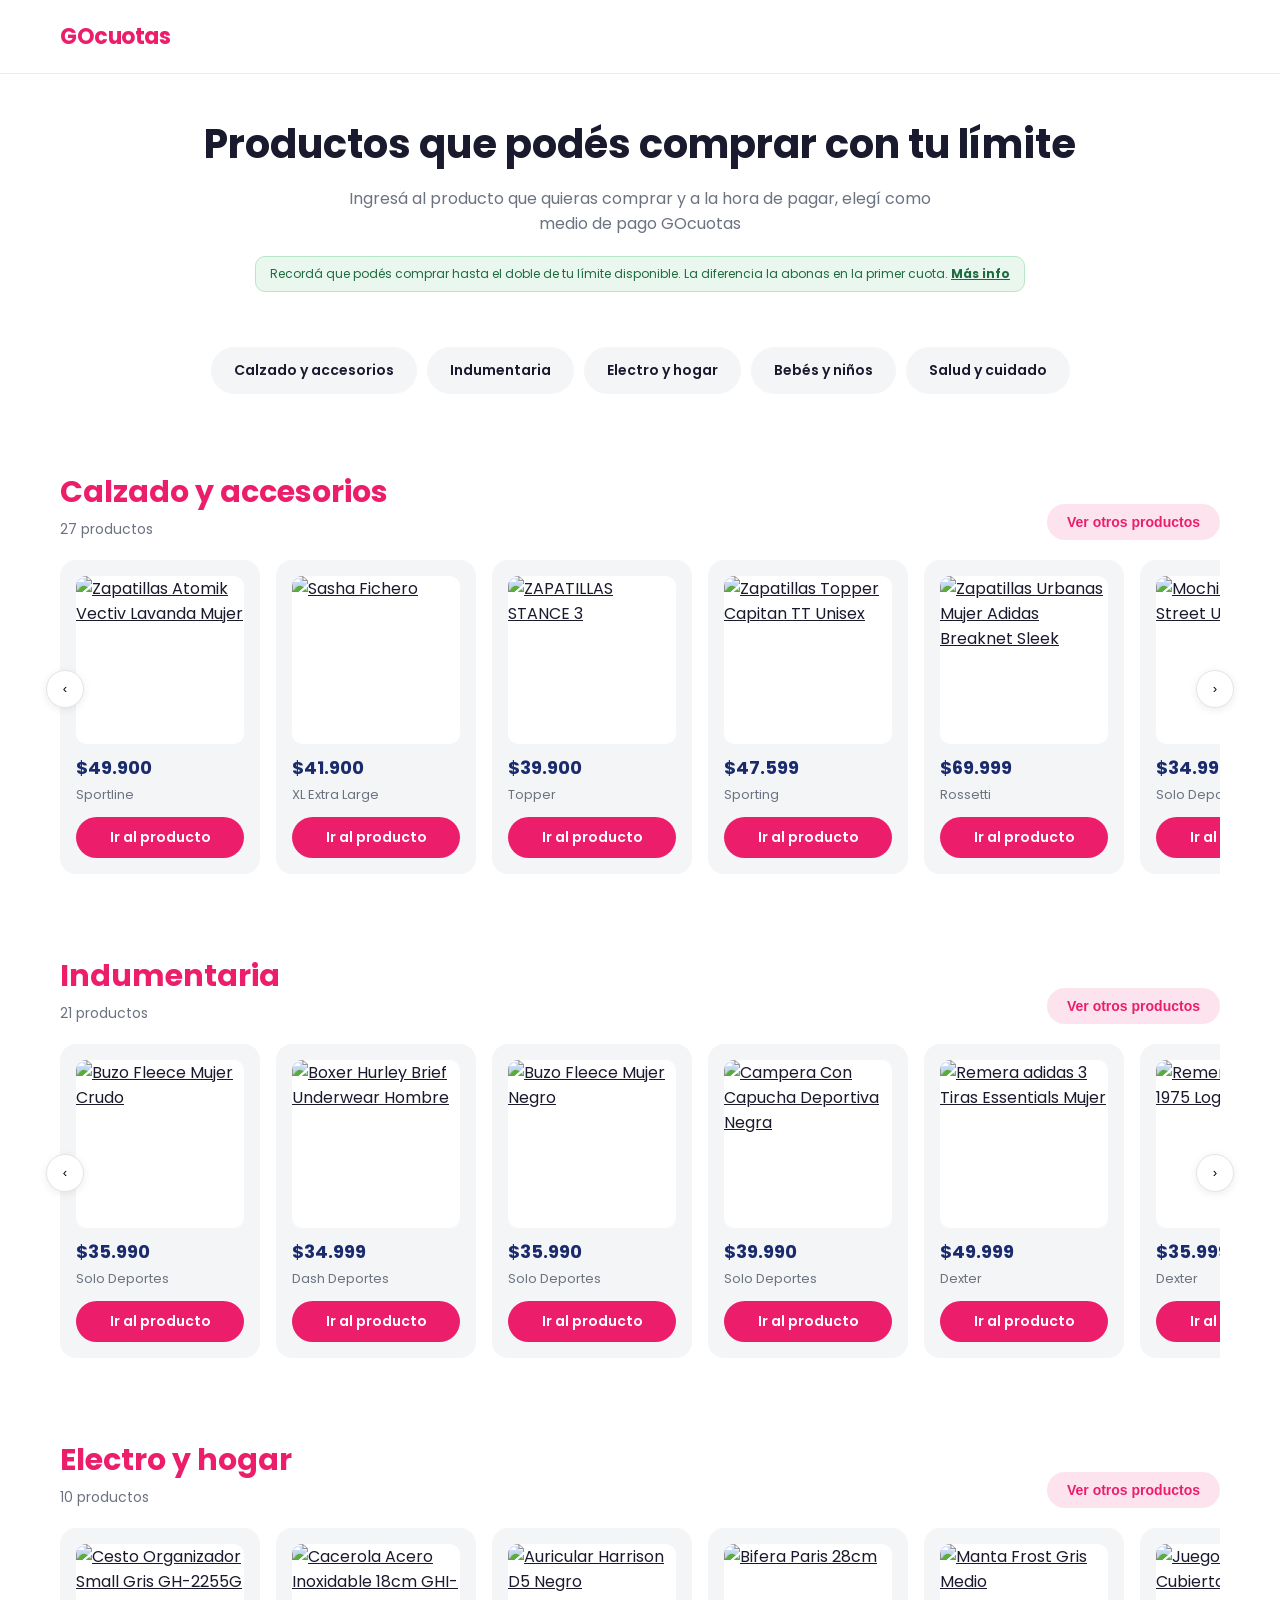
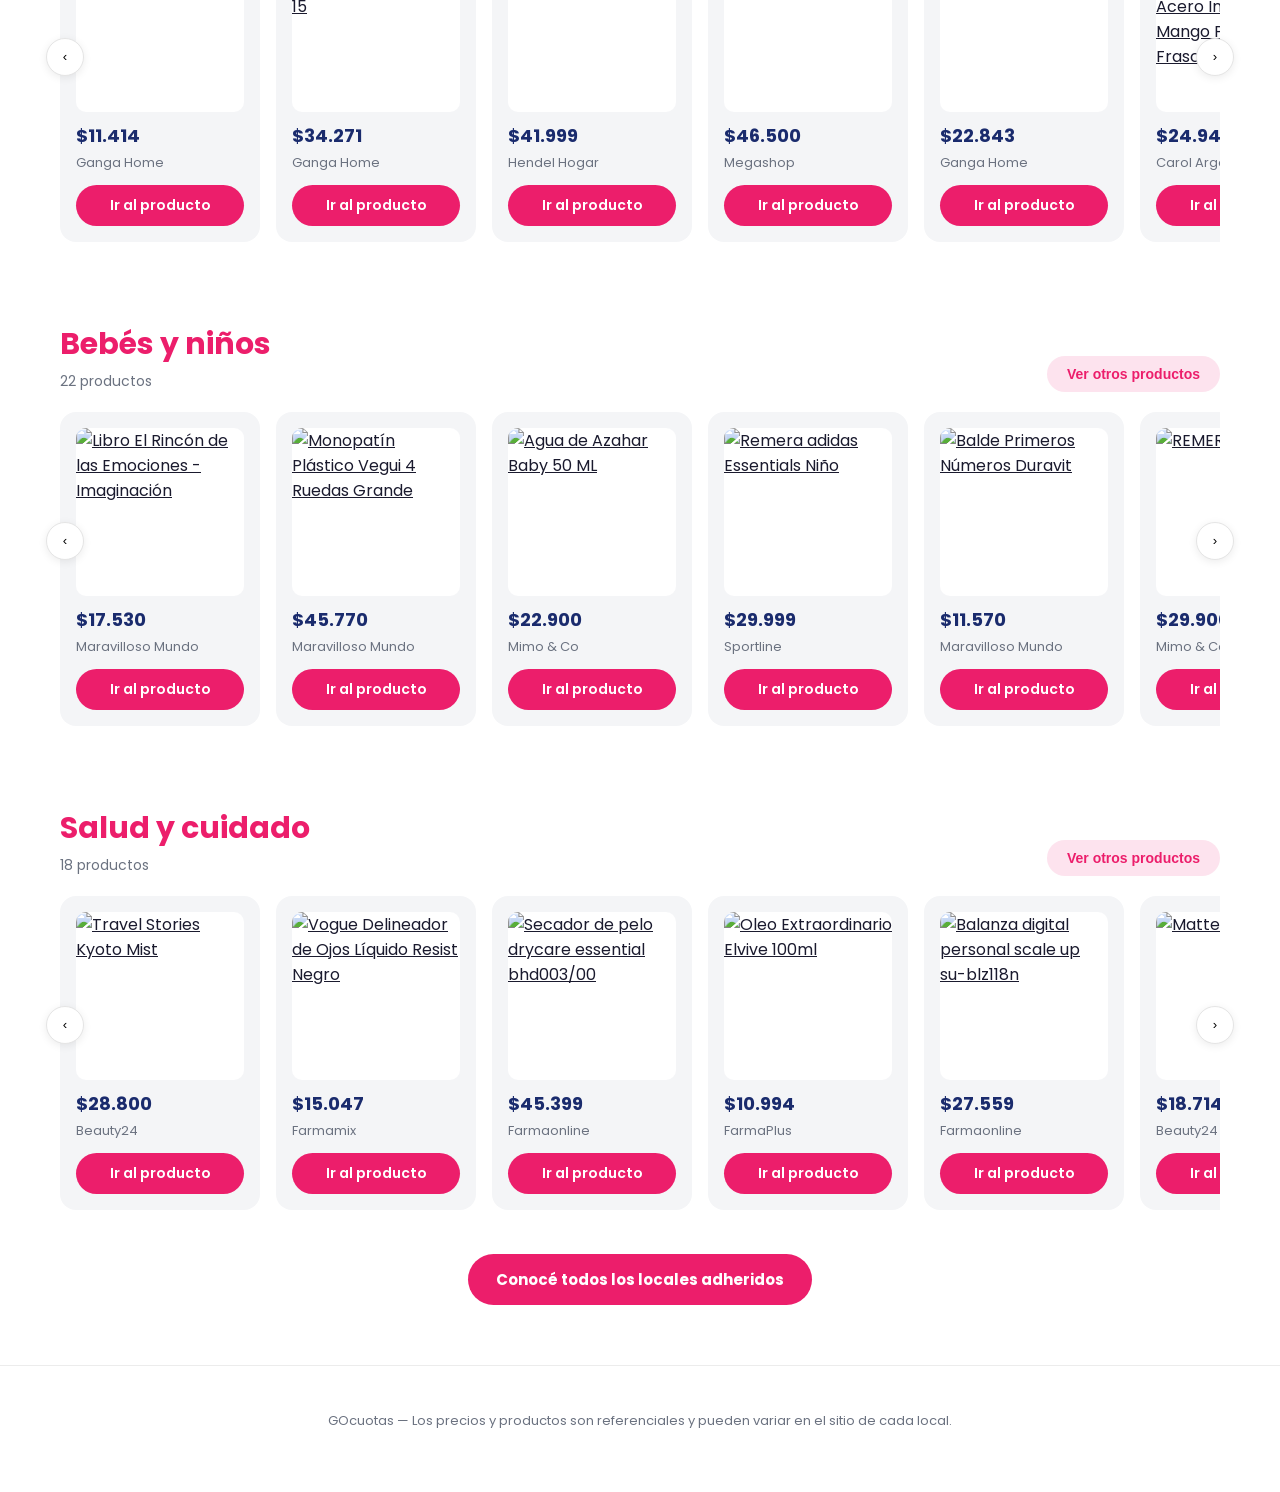
==== index.html @ 115a426f "Add files via upload" ====
<!DOCTYPE html>
<html lang="es-AR">
<head>
<meta charset="UTF-8">
<meta name="viewport" content="width=device-width, initial-scale=1.0">
<title>Catálogo GOcuotas — Elegí qué comprar con tu límite</title>
<link rel="preconnect" href="https://fonts.googleapis.com">
<link rel="preconnect" href="https://fonts.gstatic.com" crossorigin>
<link href="https://fonts.googleapis.com/css2?family=Poppins:wght@400;600;700&display=swap" rel="stylesheet">
<link rel="stylesheet" href="style.css">
<!-- TODO: swap for real favicon once Paula shares brand assets -->
<link rel="icon" type="image/svg+xml" href="data:image/svg+xml,%3Csvg xmlns='http://www.w3.org/2000/svg' viewBox='0 0 64 64'%3E%3Ccircle cx='32' cy='32' r='32' fill='%23ec1e6b'/%3E%3Ctext x='32' y='44' font-family='Arial, sans-serif' font-size='36' font-weight='700' fill='white' text-anchor='middle'%3EG%3C/text%3E%3C/svg%3E">
<style>html{scroll-behavior:smooth;}</style>
</head>
<body>

<header class="site-header">
  <div class="container site-header__row">
    <!-- TODO: swap for real <img> logo once Paula shares brand assets -->
    <a href="#top" class="site-header__logo">GOcuotas</a>
  </div>
</header>

<section class="hero" id="top">
  <div class="container">
    <h1>Productos que podés comprar con tu límite</h1>
    <p>Ingresá al producto que quieras comprar y a la hora de pagar, elegí como medio de pago GOcuotas</p>
    <button type="button" class="info-toggle-btn" aria-expanded="false" aria-controls="limite-info-box">
      <span aria-hidden="true">&#9432;</span> Más info sobre tu límite
    </button>
    <div class="info-box" id="limite-info-box">
      <p>Recordá que podés comprar hasta el doble de tu límite disponible. La diferencia la abonas en la primer cuota. <a href="https://ayuda.gocuotas.com/es/articles/11844342-como-funciona-la-primera-cuota-variable" target="_blank" rel="noopener">Más info</a></p>
    </div>
  </div>
</section>

<nav class="category-nav container" aria-label="Categorías">
  <a href="#calzado" class="category-nav__btn">Calzado y accesorios</a>
  <a href="#indumentaria" class="category-nav__btn">Indumentaria</a>
  <a href="#electro-hogar" class="category-nav__btn">Electro y hogar</a>
  <a href="#bebes-ninos" class="category-nav__btn">Bebés y niños</a>
  <a href="#salud-cuidado" class="category-nav__btn">Salud y cuidado</a>
</nav>

<main>
  <section class="category-section" id="calzado">
    <div class="container">
      <div class="category-section__head">
        <div>
          <h2 class="category-section__title">Calzado y accesorios</h2>
          <p class="category-section__subtitle">27 productos</p>
        </div>
        <button type="button" class="see-all-btn">Ver otros productos</button>
      </div>
      <div class="carousel">
        <button type="button" class="carousel__arrow carousel__arrow--prev" aria-label="Anterior">&#8249;</button>
        <div class="carousel__track">
        <article class="product-card">
          <a class="product-card__image-wrap" href="https://www.sportline.com.ar/vectiv-lavanda-0140200013828e9/p?utm_source=gocuotas&amp;utm_medium=landing&amp;utm_campaign=catalogo-30-50k" target="_blank" rel="noopener sponsored" aria-label="Zapatillas Atomik Vectiv Lavanda Mujer">
            <img src="https://sportline.vtexassets.com/arquivos/ids/1643058-800-auto?width=800&amp;height=auto&amp;aspect=true" alt="Zapatillas Atomik Vectiv Lavanda Mujer" loading="lazy">
          </a>
          <p class="product-card__price">$49.900</p>
          <p class="product-card__store">Sportline</p>
          <a class="product-card__cta" href="https://www.sportline.com.ar/vectiv-lavanda-0140200013828e9/p?utm_source=gocuotas&amp;utm_medium=landing&amp;utm_campaign=catalogo-30-50k" target="_blank" rel="noopener sponsored">Ir al producto</a>
        </article>
        <article class="product-card">
          <a class="product-card__image-wrap" href="https://www.xlshop.com.ar/accesorios-xv6wli04b2501-sasha-fichero-c-bche-y-dob-cie/p?utm_source=gocuotas&amp;utm_medium=landing&amp;utm_campaign=catalogo-30-50k" target="_blank" rel="noopener sponsored" aria-label="Sasha Fichero">
            <img src="https://xlshop.vtexassets.com/arquivos/ids/247196-800-auto?v=639155932085700000&amp;width=800&amp;height=auto&amp;aspect=true" alt="Sasha Fichero" loading="lazy">
          </a>
          <p class="product-card__price">$41.900</p>
          <p class="product-card__store">XL Extra Large</p>
          <a class="product-card__cta" href="https://www.xlshop.com.ar/accesorios-xv6wli04b2501-sasha-fichero-c-bche-y-dob-cie/p?utm_source=gocuotas&amp;utm_medium=landing&amp;utm_campaign=catalogo-30-50k" target="_blank" rel="noopener sponsored">Ir al producto</a>
        </article>
        <article class="product-card">
          <a class="product-card__image-wrap" href="https://www.topper.com.ar/zapatillas-stance-3-052368/p?utm_source=gocuotas&amp;utm_medium=landing&amp;utm_campaign=catalogo-30-50k" target="_blank" rel="noopener sponsored" aria-label="ZAPATILLAS STANCE 3">
            <img src="https://topperarg.vtexassets.com/arquivos/ids/434828-800-800" alt="ZAPATILLAS STANCE 3" loading="lazy">
          </a>
          <p class="product-card__price">$39.900</p>
          <p class="product-card__store">Topper</p>
          <a class="product-card__cta" href="https://www.topper.com.ar/zapatillas-stance-3-052368/p?utm_source=gocuotas&amp;utm_medium=landing&amp;utm_campaign=catalogo-30-50k" target="_blank" rel="noopener sponsored">Ir al producto</a>
        </article>
        <article class="product-card">
          <a class="product-card__image-wrap" href="https://www.sporting.com.ar/zapatillas-topper-capitan-tt-unisex-2243560-000/p?utm_source=gocuotas&amp;utm_medium=landing&amp;utm_campaign=catalogo-30-50k" target="_blank" rel="noopener sponsored" aria-label="Zapatillas Topper Capitan TT Unisex">
            <img src="https://sporting.vtexassets.com/arquivos/ids/1038969-800-800?v=638403266412330000&amp;width=800&amp;height=800&amp;aspect=true" alt="Zapatillas Topper Capitan TT Unisex" loading="lazy">
          </a>
          <p class="product-card__price">$47.599</p>
          <p class="product-card__store">Sporting</p>
          <a class="product-card__cta" href="https://www.sporting.com.ar/zapatillas-topper-capitan-tt-unisex-2243560-000/p?utm_source=gocuotas&amp;utm_medium=landing&amp;utm_campaign=catalogo-30-50k" target="_blank" rel="noopener sponsored">Ir al producto</a>
        </article>
        <article class="product-card">
          <a class="product-card__image-wrap" href="https://www.rossettideportes.com/zapatillas-urbanas-mujer-adidas-breaknet-sleek-a-jq8264-720/p?utm_source=gocuotas&amp;utm_medium=landing&amp;utm_campaign=catalogo-30-50k" target="_blank" rel="noopener sponsored" aria-label="Zapatillas Urbanas Mujer Adidas Breaknet Sleek">
            <img src="https://rossettiar.vtexassets.com/arquivos/ids/6985897-800-auto?v=638949393063500000" alt="Zapatillas Urbanas Mujer Adidas Breaknet Sleek" loading="lazy">
          </a>
          <p class="product-card__price">$69.999</p>
          <p class="product-card__store">Rossetti</p>
          <a class="product-card__cta" href="https://www.rossettideportes.com/zapatillas-urbanas-mujer-adidas-breaknet-sleek-a-jq8264-720/p?utm_source=gocuotas&amp;utm_medium=landing&amp;utm_campaign=catalogo-30-50k" target="_blank" rel="noopener sponsored">Ir al producto</a>
        </article>
        <article class="product-card">
          <a class="product-card__image-wrap" href="https://www.solodeportes.com.ar/mochila-topper-street-uva.html?utm_source=gocuotas&amp;utm_medium=landing&amp;utm_campaign=catalogo-30-50k" target="_blank" rel="noopener sponsored" aria-label="Mochila Topper Street Uva">
            <img src="https://www-cdn.solodeportes.com.ar/media/catalog/product/m/o/mochila-topper-street-uva-800030173598001-1.jpg?width=525&amp;height=525&amp;store=solodeportes&amp;image-type=image" alt="Mochila Topper Street Uva" loading="lazy">
          </a>
          <p class="product-card__price">$34.999</p>
          <p class="product-card__store">Solo Deportes</p>
          <a class="product-card__cta" href="https://www.solodeportes.com.ar/mochila-topper-street-uva.html?utm_source=gocuotas&amp;utm_medium=landing&amp;utm_campaign=catalogo-30-50k" target="_blank" rel="noopener sponsored">Ir al producto</a>
        </article>
        <article class="product-card">
          <a class="product-card__image-wrap" href="https://www.topper.com.ar/zapatillas-tyler-ii-hi-025990/p?utm_source=gocuotas&amp;utm_medium=landing&amp;utm_campaign=catalogo-30-50k" target="_blank" rel="noopener sponsored" aria-label="ZAPATILLAS TYLER II HI">
            <img src="https://topperarg.vtexassets.com/arquivos/ids/418760-800-800" alt="ZAPATILLAS TYLER II HI" loading="lazy">
          </a>
          <p class="product-card__price">$39.900</p>
          <p class="product-card__store">Topper</p>
          <a class="product-card__cta" href="https://www.topper.com.ar/zapatillas-tyler-ii-hi-025990/p?utm_source=gocuotas&amp;utm_medium=landing&amp;utm_campaign=catalogo-30-50k" target="_blank" rel="noopener sponsored">Ir al producto</a>
        </article>
        <article class="product-card">
          <a class="product-card__image-wrap" href="https://www.solodeportes.com.ar/top-puma-de-entrenamiento-printed-racer-mujer-purpura.html?utm_source=gocuotas&amp;utm_medium=landing&amp;utm_campaign=catalogo-30-50k" target="_blank" rel="noopener sponsored" aria-label="Top Puma De Entrenamiento Printed Racer Mujer Purpura">
            <img src="https://www-cdn.solodeportes.com.ar/media/catalog/product/t/o/top-puma-de-entrenamiento-printed-racer-mujer-purpura-641020947297003-1.jpg?width=525&amp;height=525&amp;store=solodeportes&amp;image-type=image" alt="Top Puma De Entrenamiento Printed Racer Mujer Purpura" loading="lazy">
          </a>
          <p class="product-card__price">$31.999</p>
          <p class="product-card__store">Solo Deportes</p>
          <a class="product-card__cta" href="https://www.solodeportes.com.ar/top-puma-de-entrenamiento-printed-racer-mujer-purpura.html?utm_source=gocuotas&amp;utm_medium=landing&amp;utm_campaign=catalogo-30-50k" target="_blank" rel="noopener sponsored">Ir al producto</a>
        </article>
        <article class="product-card">
          <a class="product-card__image-wrap" href="https://www.solodeportes.com.ar/gorra-tifox-performance-negra.html?utm_source=gocuotas&amp;utm_medium=landing&amp;utm_campaign=catalogo-30-50k" target="_blank" rel="noopener sponsored" aria-label="Gorra Tifox Performance Negra">
            <img src="https://www-cdn.solodeportes.com.ar/media/catalog/product/g/o/gorra-tifox-performance-negra-2720400ch730c26-1.jpg?width=525&amp;height=525&amp;store=solodeportes&amp;image-type=image" alt="Gorra Tifox Performance Negra" loading="lazy">
          </a>
          <p class="product-card__price">$34.999</p>
          <p class="product-card__store">Solo Deportes</p>
          <a class="product-card__cta" href="https://www.solodeportes.com.ar/gorra-tifox-performance-negra.html?utm_source=gocuotas&amp;utm_medium=landing&amp;utm_campaign=catalogo-30-50k" target="_blank" rel="noopener sponsored">Ir al producto</a>
        </article>
        <article class="product-card">
          <a class="product-card__image-wrap" href="https://www.rossettideportes.com/zapatilla-urbanas-hombre-topper-nova-low-t-83300-718/p?utm_source=gocuotas&amp;utm_medium=landing&amp;utm_campaign=catalogo-30-50k" target="_blank" rel="noopener sponsored" aria-label="Zapatilla Urbanas Hombre Topper Nova Low">
            <img src="https://rossettiar.vtexassets.com/arquivos/ids/16366594-800-auto?v=639126380948130000" alt="Zapatilla Urbanas Hombre Topper Nova Low" loading="lazy">
          </a>
          <p class="product-card__price">$29.999</p>
          <p class="product-card__store">Rossetti</p>
          <a class="product-card__cta" href="https://www.rossettideportes.com/zapatilla-urbanas-hombre-topper-nova-low-t-83300-718/p?utm_source=gocuotas&amp;utm_medium=landing&amp;utm_campaign=catalogo-30-50k" target="_blank" rel="noopener sponsored">Ir al producto</a>
        </article>
        <article class="product-card">
          <a class="product-card__image-wrap" href="https://www.solodeportes.com.ar/botinero-de-argentina-campeones-negro.html?utm_source=gocuotas&amp;utm_medium=landing&amp;utm_campaign=catalogo-30-50k" target="_blank" rel="noopener sponsored" aria-label="Botinero De Argentina Dribbling Campeones Negro">
            <img src="https://www-cdn.solodeportes.com.ar/media/catalog/product/b/o/botinero-de-argentina-campeones-negro-24103008801001-1.jpg?width=525&amp;height=525&amp;store=solodeportes&amp;image-type=image" alt="Botinero De Argentina Dribbling Campeones Negro" loading="lazy">
          </a>
          <p class="product-card__price">$22.400</p>
          <p class="product-card__store">Solo Deportes</p>
          <a class="product-card__cta" href="https://www.solodeportes.com.ar/botinero-de-argentina-campeones-negro.html?utm_source=gocuotas&amp;utm_medium=landing&amp;utm_campaign=catalogo-30-50k" target="_blank" rel="noopener sponsored">Ir al producto</a>
        </article>
        <article class="product-card">
          <a class="product-card__image-wrap" href="https://nodoshoes.com.ar/productos/zapatilla-nata1/?utm_source=gocuotas&amp;utm_medium=landing&amp;utm_campaign=catalogo-30-50k" target="_blank" rel="noopener sponsored" aria-label="Zapatilla Nata">
            <img src="https://acdn-us.mitiendanube.com/stores/260/037/products/2f-nata-c624ef87b6888b624917301235066330-640-0.jpg" alt="Zapatilla Nata" loading="lazy">
          </a>
          <p class="product-card__price">$25.000</p>
          <p class="product-card__store">NODO SHOES</p>
          <a class="product-card__cta" href="https://nodoshoes.com.ar/productos/zapatilla-nata1/?utm_source=gocuotas&amp;utm_medium=landing&amp;utm_campaign=catalogo-30-50k" target="_blank" rel="noopener sponsored">Ir al producto</a>
        </article>
        <article class="product-card">
          <a class="product-card__image-wrap" href="https://www.sportline.com.ar/vr-speed-2-801020000030614/p?utm_source=gocuotas&amp;utm_medium=landing&amp;utm_campaign=catalogo-30-50k" target="_blank" rel="noopener sponsored" aria-label="Zapatillas Topper Vr Speed 2 Mujer">
            <img src="https://sportline.vtexassets.com/arquivos/ids/1468260/801020000030614_1.jpg" alt="Zapatillas Topper Vr Speed 2 Mujer" loading="lazy">
          </a>
          <p class="product-card__price">$40.000</p>
          <p class="product-card__store">Sportline</p>
          <a class="product-card__cta" href="https://www.sportline.com.ar/vr-speed-2-801020000030614/p?utm_source=gocuotas&amp;utm_medium=landing&amp;utm_campaign=catalogo-30-50k" target="_blank" rel="noopener sponsored">Ir al producto</a>
        </article>
        <article class="product-card">
          <a class="product-card__image-wrap" href="https://www.rossettideportes.com/zapatillas-urbanas-topper-rail-quimera-denim-t-29277-716/p?utm_source=gocuotas&amp;utm_medium=landing&amp;utm_campaign=catalogo-30-50k" target="_blank" rel="noopener sponsored" aria-label="Zapatillas Urbanas Topper Rail Quimera Denim">
            <img src="https://rossettiar.vtexassets.com/arquivos/ids/199780-800-auto?v=638013733450800000" alt="Zapatillas Urbanas Topper Rail Quimera Denim" loading="lazy">
          </a>
          <p class="product-card__price">$21.630</p>
          <p class="product-card__store">Rossetti</p>
          <a class="product-card__cta" href="https://www.rossettideportes.com/zapatillas-urbanas-topper-rail-quimera-denim-t-29277-716/p?utm_source=gocuotas&amp;utm_medium=landing&amp;utm_campaign=catalogo-30-50k" target="_blank" rel="noopener sponsored">Ir al producto</a>
        </article>
        <article class="product-card">
          <a class="product-card__image-wrap" href="https://nodoshoes.com.ar/productos/zapatilla-yaiza2/?utm_source=gocuotas&amp;utm_medium=landing&amp;utm_campaign=catalogo-30-50k" target="_blank" rel="noopener sponsored" aria-label="Zapatilla Yaiza">
            <img src="https://acdn-us.mitiendanube.com/stores/260/037/products/40-313-12-3cc2e7ca195768a93f17564958644431-640-0.webp" alt="Zapatilla Yaiza" loading="lazy">
          </a>
          <p class="product-card__price">$49.000</p>
          <p class="product-card__store">NODO SHOES</p>
          <a class="product-card__cta" href="https://nodoshoes.com.ar/productos/zapatilla-yaiza2/?utm_source=gocuotas&amp;utm_medium=landing&amp;utm_campaign=catalogo-30-50k" target="_blank" rel="noopener sponsored">Ir al producto</a>
        </article>
        <article class="product-card">
          <a class="product-card__image-wrap" href="https://www.sportline.com.ar/adilette-aqua-004041000hq2452/p?utm_source=gocuotas&amp;utm_medium=landing&amp;utm_campaign=catalogo-30-50k" target="_blank" rel="noopener sponsored" aria-label="Ojotas adidas Adilette Aqua Unisex">
            <img src="https://sportline.vtexassets.com/arquivos/ids/1939697-800-auto?width=800&amp;height=auto&amp;aspect=true" alt="Ojotas adidas Adilette Aqua Unisex" loading="lazy">
          </a>
          <p class="product-card__price">$49.999</p>
          <p class="product-card__store">Sportline</p>
          <a class="product-card__cta" href="https://www.sportline.com.ar/adilette-aqua-004041000hq2452/p?utm_source=gocuotas&amp;utm_medium=landing&amp;utm_campaign=catalogo-30-50k" target="_blank" rel="noopener sponsored">Ir al producto</a>
        </article>
        <article class="product-card">
          <a class="product-card__image-wrap" href="https://www.sporting.com.ar/botines-umbro-score-tf-de-hombre-01fb00253612-000/p?utm_source=gocuotas&amp;utm_medium=landing&amp;utm_campaign=catalogo-30-50k" target="_blank" rel="noopener sponsored" aria-label="Botines Umbro Score TF De Hombre">
            <img src="https://sporting.vtexassets.com/arquivos/ids/2678781-800-800?v=639141260960000000&amp;width=800&amp;height=800&amp;aspect=true" alt="Botines Umbro Score TF De Hombre" loading="lazy">
          </a>
          <p class="product-card__price">$51.999</p>
          <p class="product-card__store">Sporting</p>
          <a class="product-card__cta" href="https://www.sporting.com.ar/botines-umbro-score-tf-de-hombre-01fb00253612-000/p?utm_source=gocuotas&amp;utm_medium=landing&amp;utm_campaign=catalogo-30-50k" target="_blank" rel="noopener sponsored">Ir al producto</a>
        </article>
        <article class="product-card">
          <a class="product-card__image-wrap" href="https://www.sportline.com.ar/vr-speed-801020000027331/p?utm_source=gocuotas&amp;utm_medium=landing&amp;utm_campaign=catalogo-30-50k" target="_blank" rel="noopener sponsored" aria-label="Zapatillas Topper Vr Speed Unisex">
            <img src="https://sportline.vtexassets.com/arquivos/ids/1468095/801020000027331_1.jpg" alt="Zapatillas Topper Vr Speed Unisex" loading="lazy">
          </a>
          <p class="product-card__price">$40.000</p>
          <p class="product-card__store">Sportline</p>
          <a class="product-card__cta" href="https://www.sportline.com.ar/vr-speed-801020000027331/p?utm_source=gocuotas&amp;utm_medium=landing&amp;utm_campaign=catalogo-30-50k" target="_blank" rel="noopener sponsored">Ir al producto</a>
        </article>
        <article class="product-card">
          <a class="product-card__image-wrap" href="https://tienda.jaguarshoes.com.ar/productos/zapatillas-jaguar-oficial-urbana-art-740-34-al-44-hombre-y-mujer/?utm_source=gocuotas&amp;utm_medium=landing&amp;utm_campaign=catalogo-30-50k" target="_blank" rel="noopener sponsored" aria-label="Zapatillas Jaguar Oficial Urbana Art. #740 34 al 44 Hombre y Mujer">
            <img src="https://acdn-us.mitiendanube.com/stores/005/925/983/products/740_negro-t01-39d49fdda34aaf351517515619234737-640-0.webp" alt="Zapatillas Jaguar Oficial Urbana Art. #740 34 al 44 Hombre y Mujer" loading="lazy">
          </a>
          <p class="product-card__price">$17.148</p>
          <p class="product-card__store">Jaguar</p>
          <a class="product-card__cta" href="https://tienda.jaguarshoes.com.ar/productos/zapatillas-jaguar-oficial-urbana-art-740-34-al-44-hombre-y-mujer/?utm_source=gocuotas&amp;utm_medium=landing&amp;utm_campaign=catalogo-30-50k" target="_blank" rel="noopener sponsored">Ir al producto</a>
        </article>
        <article class="product-card">
          <a class="product-card__image-wrap" href="https://www.lareynadelazapatilla.com.ar/productos/giovanna-gi09-botas-urbanas-de-lluvia-cana-media-gi09/?utm_source=gocuotas&amp;utm_medium=landing&amp;utm_campaign=catalogo-30-50k" target="_blank" rel="noopener sponsored" aria-label="Giovanna GI09 | Botas urbanas de lluvia caña media">
            <img src="https://acdn-us.mitiendanube.com/stores/002/928/307/products/93b01048-a5e7-4319-ae09-a0e4bd6e7ca0-c147e49fb42e04cc2f17466733914362-640-0.webp" alt="Giovanna GI09 | Botas urbanas de lluvia caña media" loading="lazy">
          </a>
          <p class="product-card__price">$40.000</p>
          <p class="product-card__store">La Reyna de las Zapatillas</p>
          <a class="product-card__cta" href="https://www.lareynadelazapatilla.com.ar/productos/giovanna-gi09-botas-urbanas-de-lluvia-cana-media-gi09/?utm_source=gocuotas&amp;utm_medium=landing&amp;utm_campaign=catalogo-30-50k" target="_blank" rel="noopener sponsored">Ir al producto</a>
        </article>
        <article class="product-card">
          <a class="product-card__image-wrap" href="https://www.sporting.com.ar/botines-umbro-mutant-tf-de-hombre-01fb00251616-000/p?utm_source=gocuotas&amp;utm_medium=landing&amp;utm_campaign=catalogo-30-50k" target="_blank" rel="noopener sponsored" aria-label="Botines Umbro Mutant TF De Hombre">
            <img src="https://sporting.vtexassets.com/arquivos/ids/2678702-800-800?v=639141252463500000&amp;width=800&amp;height=800&amp;aspect=true" alt="Botines Umbro Mutant TF De Hombre" loading="lazy">
          </a>
          <p class="product-card__price">$43.999</p>
          <p class="product-card__store">Sporting</p>
          <a class="product-card__cta" href="https://www.sporting.com.ar/botines-umbro-mutant-tf-de-hombre-01fb00251616-000/p?utm_source=gocuotas&amp;utm_medium=landing&amp;utm_campaign=catalogo-30-50k" target="_blank" rel="noopener sponsored">Ir al producto</a>
        </article>
        <article class="product-card">
          <a class="product-card__image-wrap" href="https://www.sportline.com.ar/rail-cs-801025000025248/p?utm_source=gocuotas&amp;utm_medium=landing&amp;utm_campaign=catalogo-30-50k" target="_blank" rel="noopener sponsored" aria-label="Zapatillas Topper Rail Cs Unisex">
            <img src="https://sportline.vtexassets.com/arquivos/ids/1929667-800-auto?width=800&amp;height=auto&amp;aspect=true" alt="Zapatillas Topper Rail Cs Unisex" loading="lazy">
          </a>
          <p class="product-card__price">$40.000</p>
          <p class="product-card__store">Sportline</p>
          <a class="product-card__cta" href="https://www.sportline.com.ar/rail-cs-801025000025248/p?utm_source=gocuotas&amp;utm_medium=landing&amp;utm_campaign=catalogo-30-50k" target="_blank" rel="noopener sponsored">Ir al producto</a>
        </article>
        <article class="product-card">
          <a class="product-card__image-wrap" href="https://www.sportline.com.ar/hyde-ii-801015000026116/p?utm_source=gocuotas&amp;utm_medium=landing&amp;utm_campaign=catalogo-30-50k" target="_blank" rel="noopener sponsored" aria-label="Zapatillas Topper Hyde Ii Unisex">
            <img src="https://sportline.vtexassets.com/arquivos/ids/1928000-800-auto?width=800&amp;height=auto&amp;aspect=true" alt="Zapatillas Topper Hyde Ii Unisex" loading="lazy">
          </a>
          <p class="product-card__price">$30.000</p>
          <p class="product-card__store">Sportline</p>
          <a class="product-card__cta" href="https://www.sportline.com.ar/hyde-ii-801015000026116/p?utm_source=gocuotas&amp;utm_medium=landing&amp;utm_campaign=catalogo-30-50k" target="_blank" rel="noopener sponsored">Ir al producto</a>
        </article>
        <article class="product-card">
          <a class="product-card__image-wrap" href="https://www.sporting.com.ar/botines-umbro-heatmap-tf-de-hombre-01fb00329723-000/p?utm_source=gocuotas&amp;utm_medium=landing&amp;utm_campaign=catalogo-30-50k" target="_blank" rel="noopener sponsored" aria-label="Botines Umbro Heatmap TF De Hombre">
            <img src="https://sporting.vtexassets.com/arquivos/ids/2679617-800-800?v=639141949476530000&amp;width=800&amp;height=800&amp;aspect=true" alt="Botines Umbro Heatmap TF De Hombre" loading="lazy">
          </a>
          <p class="product-card__price">$37.399</p>
          <p class="product-card__store">Sporting</p>
          <a class="product-card__cta" href="https://www.sporting.com.ar/botines-umbro-heatmap-tf-de-hombre-01fb00329723-000/p?utm_source=gocuotas&amp;utm_medium=landing&amp;utm_campaign=catalogo-30-50k" target="_blank" rel="noopener sponsored">Ir al producto</a>
        </article>
        <article class="product-card">
          <a class="product-card__image-wrap" href="https://www.sportline.com.ar/costa-slate-801020000026503/p?utm_source=gocuotas&amp;utm_medium=landing&amp;utm_campaign=catalogo-30-50k" target="_blank" rel="noopener sponsored" aria-label="Zapatillas Topper Costa Slate Hombre">
            <img src="https://sportline.vtexassets.com/arquivos/ids/1928668/801020000026503_1.jpg.jpg" alt="Zapatillas Topper Costa Slate Hombre" loading="lazy">
          </a>
          <p class="product-card__price">$45.000</p>
          <p class="product-card__store">Sportline</p>
          <a class="product-card__cta" href="https://www.sportline.com.ar/costa-slate-801020000026503/p?utm_source=gocuotas&amp;utm_medium=landing&amp;utm_campaign=catalogo-30-50k" target="_blank" rel="noopener sponsored">Ir al producto</a>
        </article>
        <article class="product-card">
          <a class="product-card__image-wrap" href="https://www.rossettideportes.com/zapatillas-urbanas-unisex-topper-profesional-c-mix-t-28417-721/p?utm_source=gocuotas&amp;utm_medium=landing&amp;utm_campaign=catalogo-30-50k" target="_blank" rel="noopener sponsored" aria-label="Zapatillas Urbanas Unisex Topper Profesional C-Mix">
            <img src="https://rossettiar.vtexassets.com/arquivos/ids/16310352-800-auto?v=639125625211300000" alt="Zapatillas Urbanas Unisex Topper Profesional C-Mix" loading="lazy">
          </a>
          <p class="product-card__price">$28.900</p>
          <p class="product-card__store">Rossetti</p>
          <a class="product-card__cta" href="https://www.rossettideportes.com/zapatillas-urbanas-unisex-topper-profesional-c-mix-t-28417-721/p?utm_source=gocuotas&amp;utm_medium=landing&amp;utm_campaign=catalogo-30-50k" target="_blank" rel="noopener sponsored">Ir al producto</a>
        </article>
        <article class="product-card">
          <a class="product-card__image-wrap" href="https://www.solodeportes.com.ar/morral-everlast-verde-3.html?utm_source=gocuotas&amp;utm_medium=landing&amp;utm_campaign=catalogo-30-50k" target="_blank" rel="noopener sponsored" aria-label="Morral Everlast Verde">
            <img src="https://www-cdn.solodeportes.com.ar/media/catalog/product/m/o/morral-everlast-verde-3-326030032044002-1.jpg?width=525&amp;height=525&amp;store=solodeportes&amp;image-type=image" alt="Morral Everlast Verde" loading="lazy">
          </a>
          <p class="product-card__price">$23.000</p>
          <p class="product-card__store">Solo Deportes</p>
          <a class="product-card__cta" href="https://www.solodeportes.com.ar/morral-everlast-verde-3.html?utm_source=gocuotas&amp;utm_medium=landing&amp;utm_campaign=catalogo-30-50k" target="_blank" rel="noopener sponsored">Ir al producto</a>
        </article>
        </div>
        <button type="button" class="carousel__arrow carousel__arrow--next" aria-label="Siguiente">&#8250;</button>
      </div>
      <div class="category-section__grid">
        <article class="product-card">
          <a class="product-card__image-wrap" href="https://www.sportline.com.ar/vectiv-lavanda-0140200013828e9/p?utm_source=gocuotas&amp;utm_medium=landing&amp;utm_campaign=catalogo-30-50k" target="_blank" rel="noopener sponsored" aria-label="Zapatillas Atomik Vectiv Lavanda Mujer">
            <img src="https://sportline.vtexassets.com/arquivos/ids/1643058-800-auto?width=800&amp;height=auto&amp;aspect=true" alt="Zapatillas Atomik Vectiv Lavanda Mujer" loading="lazy">
          </a>
          <p class="product-card__price">$49.900</p>
          <p class="product-card__store">Sportline</p>
          <a class="product-card__cta" href="https://www.sportline.com.ar/vectiv-lavanda-0140200013828e9/p?utm_source=gocuotas&amp;utm_medium=landing&amp;utm_campaign=catalogo-30-50k" target="_blank" rel="noopener sponsored">Ir al producto</a>
        </article>
        <article class="product-card">
          <a class="product-card__image-wrap" href="https://www.xlshop.com.ar/accesorios-xv6wli04b2501-sasha-fichero-c-bche-y-dob-cie/p?utm_source=gocuotas&amp;utm_medium=landing&amp;utm_campaign=catalogo-30-50k" target="_blank" rel="noopener sponsored" aria-label="Sasha Fichero">
            <img src="https://xlshop.vtexassets.com/arquivos/ids/247196-800-auto?v=639155932085700000&amp;width=800&amp;height=auto&amp;aspect=true" alt="Sasha Fichero" loading="lazy">
          </a>
          <p class="product-card__price">$41.900</p>
          <p class="product-card__store">XL Extra Large</p>
          <a class="product-card__cta" href="https://www.xlshop.com.ar/accesorios-xv6wli04b2501-sasha-fichero-c-bche-y-dob-cie/p?utm_source=gocuotas&amp;utm_medium=landing&amp;utm_campaign=catalogo-30-50k" target="_blank" rel="noopener sponsored">Ir al producto</a>
        </article>
        <article class="product-card">
          <a class="product-card__image-wrap" href="https://www.topper.com.ar/zapatillas-stance-3-052368/p?utm_source=gocuotas&amp;utm_medium=landing&amp;utm_campaign=catalogo-30-50k" target="_blank" rel="noopener sponsored" aria-label="ZAPATILLAS STANCE 3">
            <img src="https://topperarg.vtexassets.com/arquivos/ids/434828-800-800" alt="ZAPATILLAS STANCE 3" loading="lazy">
          </a>
          <p class="product-card__price">$39.900</p>
          <p class="product-card__store">Topper</p>
          <a class="product-card__cta" href="https://www.topper.com.ar/zapatillas-stance-3-052368/p?utm_source=gocuotas&amp;utm_medium=landing&amp;utm_campaign=catalogo-30-50k" target="_blank" rel="noopener sponsored">Ir al producto</a>
        </article>
        <article class="product-card">
          <a class="product-card__image-wrap" href="https://www.sporting.com.ar/zapatillas-topper-capitan-tt-unisex-2243560-000/p?utm_source=gocuotas&amp;utm_medium=landing&amp;utm_campaign=catalogo-30-50k" target="_blank" rel="noopener sponsored" aria-label="Zapatillas Topper Capitan TT Unisex">
            <img src="https://sporting.vtexassets.com/arquivos/ids/1038969-800-800?v=638403266412330000&amp;width=800&amp;height=800&amp;aspect=true" alt="Zapatillas Topper Capitan TT Unisex" loading="lazy">
          </a>
          <p class="product-card__price">$47.599</p>
          <p class="product-card__store">Sporting</p>
          <a class="product-card__cta" href="https://www.sporting.com.ar/zapatillas-topper-capitan-tt-unisex-2243560-000/p?utm_source=gocuotas&amp;utm_medium=landing&amp;utm_campaign=catalogo-30-50k" target="_blank" rel="noopener sponsored">Ir al producto</a>
        </article>
        <article class="product-card">
          <a class="product-card__image-wrap" href="https://www.rossettideportes.com/zapatillas-urbanas-mujer-adidas-breaknet-sleek-a-jq8264-720/p?utm_source=gocuotas&amp;utm_medium=landing&amp;utm_campaign=catalogo-30-50k" target="_blank" rel="noopener sponsored" aria-label="Zapatillas Urbanas Mujer Adidas Breaknet Sleek">
            <img src="https://rossettiar.vtexassets.com/arquivos/ids/6985897-800-auto?v=638949393063500000" alt="Zapatillas Urbanas Mujer Adidas Breaknet Sleek" loading="lazy">
          </a>
          <p class="product-card__price">$69.999</p>
          <p class="product-card__store">Rossetti</p>
          <a class="product-card__cta" href="https://www.rossettideportes.com/zapatillas-urbanas-mujer-adidas-breaknet-sleek-a-jq8264-720/p?utm_source=gocuotas&amp;utm_medium=landing&amp;utm_campaign=catalogo-30-50k" target="_blank" rel="noopener sponsored">Ir al producto</a>
        </article>
        <article class="product-card">
          <a class="product-card__image-wrap" href="https://www.solodeportes.com.ar/mochila-topper-street-uva.html?utm_source=gocuotas&amp;utm_medium=landing&amp;utm_campaign=catalogo-30-50k" target="_blank" rel="noopener sponsored" aria-label="Mochila Topper Street Uva">
            <img src="https://www-cdn.solodeportes.com.ar/media/catalog/product/m/o/mochila-topper-street-uva-800030173598001-1.jpg?width=525&amp;height=525&amp;store=solodeportes&amp;image-type=image" alt="Mochila Topper Street Uva" loading="lazy">
          </a>
          <p class="product-card__price">$34.999</p>
          <p class="product-card__store">Solo Deportes</p>
          <a class="product-card__cta" href="https://www.solodeportes.com.ar/mochila-topper-street-uva.html?utm_source=gocuotas&amp;utm_medium=landing&amp;utm_campaign=catalogo-30-50k" target="_blank" rel="noopener sponsored">Ir al producto</a>
        </article>
        <article class="product-card">
          <a class="product-card__image-wrap" href="https://www.topper.com.ar/zapatillas-tyler-ii-hi-025990/p?utm_source=gocuotas&amp;utm_medium=landing&amp;utm_campaign=catalogo-30-50k" target="_blank" rel="noopener sponsored" aria-label="ZAPATILLAS TYLER II HI">
            <img src="https://topperarg.vtexassets.com/arquivos/ids/418760-800-800" alt="ZAPATILLAS TYLER II HI" loading="lazy">
          </a>
          <p class="product-card__price">$39.900</p>
          <p class="product-card__store">Topper</p>
          <a class="product-card__cta" href="https://www.topper.com.ar/zapatillas-tyler-ii-hi-025990/p?utm_source=gocuotas&amp;utm_medium=landing&amp;utm_campaign=catalogo-30-50k" target="_blank" rel="noopener sponsored">Ir al producto</a>
        </article>
        <article class="product-card">
          <a class="product-card__image-wrap" href="https://www.solodeportes.com.ar/top-puma-de-entrenamiento-printed-racer-mujer-purpura.html?utm_source=gocuotas&amp;utm_medium=landing&amp;utm_campaign=catalogo-30-50k" target="_blank" rel="noopener sponsored" aria-label="Top Puma De Entrenamiento Printed Racer Mujer Purpura">
            <img src="https://www-cdn.solodeportes.com.ar/media/catalog/product/t/o/top-puma-de-entrenamiento-printed-racer-mujer-purpura-641020947297003-1.jpg?width=525&amp;height=525&amp;store=solodeportes&amp;image-type=image" alt="Top Puma De Entrenamiento Printed Racer Mujer Purpura" loading="lazy">
          </a>
          <p class="product-card__price">$31.999</p>
          <p class="product-card__store">Solo Deportes</p>
          <a class="product-card__cta" href="https://www.solodeportes.com.ar/top-puma-de-entrenamiento-printed-racer-mujer-purpura.html?utm_source=gocuotas&amp;utm_medium=landing&amp;utm_campaign=catalogo-30-50k" target="_blank" rel="noopener sponsored">Ir al producto</a>
        </article>
        <article class="product-card">
          <a class="product-card__image-wrap" href="https://www.solodeportes.com.ar/gorra-tifox-performance-negra.html?utm_source=gocuotas&amp;utm_medium=landing&amp;utm_campaign=catalogo-30-50k" target="_blank" rel="noopener sponsored" aria-label="Gorra Tifox Performance Negra">
            <img src="https://www-cdn.solodeportes.com.ar/media/catalog/product/g/o/gorra-tifox-performance-negra-2720400ch730c26-1.jpg?width=525&amp;height=525&amp;store=solodeportes&amp;image-type=image" alt="Gorra Tifox Performance Negra" loading="lazy">
          </a>
          <p class="product-card__price">$34.999</p>
          <p class="product-card__store">Solo Deportes</p>
          <a class="product-card__cta" href="https://www.solodeportes.com.ar/gorra-tifox-performance-negra.html?utm_source=gocuotas&amp;utm_medium=landing&amp;utm_campaign=catalogo-30-50k" target="_blank" rel="noopener sponsored">Ir al producto</a>
        </article>
        <article class="product-card">
          <a class="product-card__image-wrap" href="https://www.rossettideportes.com/zapatilla-urbanas-hombre-topper-nova-low-t-83300-718/p?utm_source=gocuotas&amp;utm_medium=landing&amp;utm_campaign=catalogo-30-50k" target="_blank" rel="noopener sponsored" aria-label="Zapatilla Urbanas Hombre Topper Nova Low">
            <img src="https://rossettiar.vtexassets.com/arquivos/ids/16366594-800-auto?v=639126380948130000" alt="Zapatilla Urbanas Hombre Topper Nova Low" loading="lazy">
          </a>
          <p class="product-card__price">$29.999</p>
          <p class="product-card__store">Rossetti</p>
          <a class="product-card__cta" href="https://www.rossettideportes.com/zapatilla-urbanas-hombre-topper-nova-low-t-83300-718/p?utm_source=gocuotas&amp;utm_medium=landing&amp;utm_campaign=catalogo-30-50k" target="_blank" rel="noopener sponsored">Ir al producto</a>
        </article>
        <article class="product-card">
          <a class="product-card__image-wrap" href="https://www.solodeportes.com.ar/botinero-de-argentina-campeones-negro.html?utm_source=gocuotas&amp;utm_medium=landing&amp;utm_campaign=catalogo-30-50k" target="_blank" rel="noopener sponsored" aria-label="Botinero De Argentina Dribbling Campeones Negro">
            <img src="https://www-cdn.solodeportes.com.ar/media/catalog/product/b/o/botinero-de-argentina-campeones-negro-24103008801001-1.jpg?width=525&amp;height=525&amp;store=solodeportes&amp;image-type=image" alt="Botinero De Argentina Dribbling Campeones Negro" loading="lazy">
          </a>
          <p class="product-card__price">$22.400</p>
          <p class="product-card__store">Solo Deportes</p>
          <a class="product-card__cta" href="https://www.solodeportes.com.ar/botinero-de-argentina-campeones-negro.html?utm_source=gocuotas&amp;utm_medium=landing&amp;utm_campaign=catalogo-30-50k" target="_blank" rel="noopener sponsored">Ir al producto</a>
        </article>
        <article class="product-card">
          <a class="product-card__image-wrap" href="https://nodoshoes.com.ar/productos/zapatilla-nata1/?utm_source=gocuotas&amp;utm_medium=landing&amp;utm_campaign=catalogo-30-50k" target="_blank" rel="noopener sponsored" aria-label="Zapatilla Nata">
            <img src="https://acdn-us.mitiendanube.com/stores/260/037/products/2f-nata-c624ef87b6888b624917301235066330-640-0.jpg" alt="Zapatilla Nata" loading="lazy">
          </a>
          <p class="product-card__price">$25.000</p>
          <p class="product-card__store">NODO SHOES</p>
          <a class="product-card__cta" href="https://nodoshoes.com.ar/productos/zapatilla-nata1/?utm_source=gocuotas&amp;utm_medium=landing&amp;utm_campaign=catalogo-30-50k" target="_blank" rel="noopener sponsored">Ir al producto</a>
        </article>
        <article class="product-card">
          <a class="product-card__image-wrap" href="https://www.sportline.com.ar/vr-speed-2-801020000030614/p?utm_source=gocuotas&amp;utm_medium=landing&amp;utm_campaign=catalogo-30-50k" target="_blank" rel="noopener sponsored" aria-label="Zapatillas Topper Vr Speed 2 Mujer">
            <img src="https://sportline.vtexassets.com/arquivos/ids/1468260/801020000030614_1.jpg" alt="Zapatillas Topper Vr Speed 2 Mujer" loading="lazy">
          </a>
          <p class="product-card__price">$40.000</p>
          <p class="product-card__store">Sportline</p>
          <a class="product-card__cta" href="https://www.sportline.com.ar/vr-speed-2-801020000030614/p?utm_source=gocuotas&amp;utm_medium=landing&amp;utm_campaign=catalogo-30-50k" target="_blank" rel="noopener sponsored">Ir al producto</a>
        </article>
        <article class="product-card">
          <a class="product-card__image-wrap" href="https://www.rossettideportes.com/zapatillas-urbanas-topper-rail-quimera-denim-t-29277-716/p?utm_source=gocuotas&amp;utm_medium=landing&amp;utm_campaign=catalogo-30-50k" target="_blank" rel="noopener sponsored" aria-label="Zapatillas Urbanas Topper Rail Quimera Denim">
            <img src="https://rossettiar.vtexassets.com/arquivos/ids/199780-800-auto?v=638013733450800000" alt="Zapatillas Urbanas Topper Rail Quimera Denim" loading="lazy">
          </a>
          <p class="product-card__price">$21.630</p>
          <p class="product-card__store">Rossetti</p>
          <a class="product-card__cta" href="https://www.rossettideportes.com/zapatillas-urbanas-topper-rail-quimera-denim-t-29277-716/p?utm_source=gocuotas&amp;utm_medium=landing&amp;utm_campaign=catalogo-30-50k" target="_blank" rel="noopener sponsored">Ir al producto</a>
        </article>
        <article class="product-card">
          <a class="product-card__image-wrap" href="https://nodoshoes.com.ar/productos/zapatilla-yaiza2/?utm_source=gocuotas&amp;utm_medium=landing&amp;utm_campaign=catalogo-30-50k" target="_blank" rel="noopener sponsored" aria-label="Zapatilla Yaiza">
            <img src="https://acdn-us.mitiendanube.com/stores/260/037/products/40-313-12-3cc2e7ca195768a93f17564958644431-640-0.webp" alt="Zapatilla Yaiza" loading="lazy">
          </a>
          <p class="product-card__price">$49.000</p>
          <p class="product-card__store">NODO SHOES</p>
          <a class="product-card__cta" href="https://nodoshoes.com.ar/productos/zapatilla-yaiza2/?utm_source=gocuotas&amp;utm_medium=landing&amp;utm_campaign=catalogo-30-50k" target="_blank" rel="noopener sponsored">Ir al producto</a>
        </article>
        <article class="product-card">
          <a class="product-card__image-wrap" href="https://www.sportline.com.ar/adilette-aqua-004041000hq2452/p?utm_source=gocuotas&amp;utm_medium=landing&amp;utm_campaign=catalogo-30-50k" target="_blank" rel="noopener sponsored" aria-label="Ojotas adidas Adilette Aqua Unisex">
            <img src="https://sportline.vtexassets.com/arquivos/ids/1939697-800-auto?width=800&amp;height=auto&amp;aspect=true" alt="Ojotas adidas Adilette Aqua Unisex" loading="lazy">
          </a>
          <p class="product-card__price">$49.999</p>
          <p class="product-card__store">Sportline</p>
          <a class="product-card__cta" href="https://www.sportline.com.ar/adilette-aqua-004041000hq2452/p?utm_source=gocuotas&amp;utm_medium=landing&amp;utm_campaign=catalogo-30-50k" target="_blank" rel="noopener sponsored">Ir al producto</a>
        </article>
        <article class="product-card">
          <a class="product-card__image-wrap" href="https://www.sporting.com.ar/botines-umbro-score-tf-de-hombre-01fb00253612-000/p?utm_source=gocuotas&amp;utm_medium=landing&amp;utm_campaign=catalogo-30-50k" target="_blank" rel="noopener sponsored" aria-label="Botines Umbro Score TF De Hombre">
            <img src="https://sporting.vtexassets.com/arquivos/ids/2678781-800-800?v=639141260960000000&amp;width=800&amp;height=800&amp;aspect=true" alt="Botines Umbro Score TF De Hombre" loading="lazy">
          </a>
          <p class="product-card__price">$51.999</p>
          <p class="product-card__store">Sporting</p>
          <a class="product-card__cta" href="https://www.sporting.com.ar/botines-umbro-score-tf-de-hombre-01fb00253612-000/p?utm_source=gocuotas&amp;utm_medium=landing&amp;utm_campaign=catalogo-30-50k" target="_blank" rel="noopener sponsored">Ir al producto</a>
        </article>
        <article class="product-card">
          <a class="product-card__image-wrap" href="https://www.sportline.com.ar/vr-speed-801020000027331/p?utm_source=gocuotas&amp;utm_medium=landing&amp;utm_campaign=catalogo-30-50k" target="_blank" rel="noopener sponsored" aria-label="Zapatillas Topper Vr Speed Unisex">
            <img src="https://sportline.vtexassets.com/arquivos/ids/1468095/801020000027331_1.jpg" alt="Zapatillas Topper Vr Speed Unisex" loading="lazy">
          </a>
          <p class="product-card__price">$40.000</p>
          <p class="product-card__store">Sportline</p>
          <a class="product-card__cta" href="https://www.sportline.com.ar/vr-speed-801020000027331/p?utm_source=gocuotas&amp;utm_medium=landing&amp;utm_campaign=catalogo-30-50k" target="_blank" rel="noopener sponsored">Ir al producto</a>
        </article>
        <article class="product-card">
          <a class="product-card__image-wrap" href="https://tienda.jaguarshoes.com.ar/productos/zapatillas-jaguar-oficial-urbana-art-740-34-al-44-hombre-y-mujer/?utm_source=gocuotas&amp;utm_medium=landing&amp;utm_campaign=catalogo-30-50k" target="_blank" rel="noopener sponsored" aria-label="Zapatillas Jaguar Oficial Urbana Art. #740 34 al 44 Hombre y Mujer">
            <img src="https://acdn-us.mitiendanube.com/stores/005/925/983/products/740_negro-t01-39d49fdda34aaf351517515619234737-640-0.webp" alt="Zapatillas Jaguar Oficial Urbana Art. #740 34 al 44 Hombre y Mujer" loading="lazy">
          </a>
          <p class="product-card__price">$17.148</p>
          <p class="product-card__store">Jaguar</p>
          <a class="product-card__cta" href="https://tienda.jaguarshoes.com.ar/productos/zapatillas-jaguar-oficial-urbana-art-740-34-al-44-hombre-y-mujer/?utm_source=gocuotas&amp;utm_medium=landing&amp;utm_campaign=catalogo-30-50k" target="_blank" rel="noopener sponsored">Ir al producto</a>
        </article>
        <article class="product-card">
          <a class="product-card__image-wrap" href="https://www.lareynadelazapatilla.com.ar/productos/giovanna-gi09-botas-urbanas-de-lluvia-cana-media-gi09/?utm_source=gocuotas&amp;utm_medium=landing&amp;utm_campaign=catalogo-30-50k" target="_blank" rel="noopener sponsored" aria-label="Giovanna GI09 | Botas urbanas de lluvia caña media">
            <img src="https://acdn-us.mitiendanube.com/stores/002/928/307/products/93b01048-a5e7-4319-ae09-a0e4bd6e7ca0-c147e49fb42e04cc2f17466733914362-640-0.webp" alt="Giovanna GI09 | Botas urbanas de lluvia caña media" loading="lazy">
          </a>
          <p class="product-card__price">$40.000</p>
          <p class="product-card__store">La Reyna de las Zapatillas</p>
          <a class="product-card__cta" href="https://www.lareynadelazapatilla.com.ar/productos/giovanna-gi09-botas-urbanas-de-lluvia-cana-media-gi09/?utm_source=gocuotas&amp;utm_medium=landing&amp;utm_campaign=catalogo-30-50k" target="_blank" rel="noopener sponsored">Ir al producto</a>
        </article>
        <article class="product-card">
          <a class="product-card__image-wrap" href="https://www.sporting.com.ar/botines-umbro-mutant-tf-de-hombre-01fb00251616-000/p?utm_source=gocuotas&amp;utm_medium=landing&amp;utm_campaign=catalogo-30-50k" target="_blank" rel="noopener sponsored" aria-label="Botines Umbro Mutant TF De Hombre">
            <img src="https://sporting.vtexassets.com/arquivos/ids/2678702-800-800?v=639141252463500000&amp;width=800&amp;height=800&amp;aspect=true" alt="Botines Umbro Mutant TF De Hombre" loading="lazy">
          </a>
          <p class="product-card__price">$43.999</p>
          <p class="product-card__store">Sporting</p>
          <a class="product-card__cta" href="https://www.sporting.com.ar/botines-umbro-mutant-tf-de-hombre-01fb00251616-000/p?utm_source=gocuotas&amp;utm_medium=landing&amp;utm_campaign=catalogo-30-50k" target="_blank" rel="noopener sponsored">Ir al producto</a>
        </article>
        <article class="product-card">
          <a class="product-card__image-wrap" href="https://www.sportline.com.ar/rail-cs-801025000025248/p?utm_source=gocuotas&amp;utm_medium=landing&amp;utm_campaign=catalogo-30-50k" target="_blank" rel="noopener sponsored" aria-label="Zapatillas Topper Rail Cs Unisex">
            <img src="https://sportline.vtexassets.com/arquivos/ids/1929667-800-auto?width=800&amp;height=auto&amp;aspect=true" alt="Zapatillas Topper Rail Cs Unisex" loading="lazy">
          </a>
          <p class="product-card__price">$40.000</p>
          <p class="product-card__store">Sportline</p>
          <a class="product-card__cta" href="https://www.sportline.com.ar/rail-cs-801025000025248/p?utm_source=gocuotas&amp;utm_medium=landing&amp;utm_campaign=catalogo-30-50k" target="_blank" rel="noopener sponsored">Ir al producto</a>
        </article>
        <article class="product-card">
          <a class="product-card__image-wrap" href="https://www.sportline.com.ar/hyde-ii-801015000026116/p?utm_source=gocuotas&amp;utm_medium=landing&amp;utm_campaign=catalogo-30-50k" target="_blank" rel="noopener sponsored" aria-label="Zapatillas Topper Hyde Ii Unisex">
            <img src="https://sportline.vtexassets.com/arquivos/ids/1928000-800-auto?width=800&amp;height=auto&amp;aspect=true" alt="Zapatillas Topper Hyde Ii Unisex" loading="lazy">
          </a>
          <p class="product-card__price">$30.000</p>
          <p class="product-card__store">Sportline</p>
          <a class="product-card__cta" href="https://www.sportline.com.ar/hyde-ii-801015000026116/p?utm_source=gocuotas&amp;utm_medium=landing&amp;utm_campaign=catalogo-30-50k" target="_blank" rel="noopener sponsored">Ir al producto</a>
        </article>
        <article class="product-card">
          <a class="product-card__image-wrap" href="https://www.sporting.com.ar/botines-umbro-heatmap-tf-de-hombre-01fb00329723-000/p?utm_source=gocuotas&amp;utm_medium=landing&amp;utm_campaign=catalogo-30-50k" target="_blank" rel="noopener sponsored" aria-label="Botines Umbro Heatmap TF De Hombre">
            <img src="https://sporting.vtexassets.com/arquivos/ids/2679617-800-800?v=639141949476530000&amp;width=800&amp;height=800&amp;aspect=true" alt="Botines Umbro Heatmap TF De Hombre" loading="lazy">
          </a>
          <p class="product-card__price">$37.399</p>
          <p class="product-card__store">Sporting</p>
          <a class="product-card__cta" href="https://www.sporting.com.ar/botines-umbro-heatmap-tf-de-hombre-01fb00329723-000/p?utm_source=gocuotas&amp;utm_medium=landing&amp;utm_campaign=catalogo-30-50k" target="_blank" rel="noopener sponsored">Ir al producto</a>
        </article>
        <article class="product-card">
          <a class="product-card__image-wrap" href="https://www.sportline.com.ar/costa-slate-801020000026503/p?utm_source=gocuotas&amp;utm_medium=landing&amp;utm_campaign=catalogo-30-50k" target="_blank" rel="noopener sponsored" aria-label="Zapatillas Topper Costa Slate Hombre">
            <img src="https://sportline.vtexassets.com/arquivos/ids/1928668/801020000026503_1.jpg.jpg" alt="Zapatillas Topper Costa Slate Hombre" loading="lazy">
          </a>
          <p class="product-card__price">$45.000</p>
          <p class="product-card__store">Sportline</p>
          <a class="product-card__cta" href="https://www.sportline.com.ar/costa-slate-801020000026503/p?utm_source=gocuotas&amp;utm_medium=landing&amp;utm_campaign=catalogo-30-50k" target="_blank" rel="noopener sponsored">Ir al producto</a>
        </article>
        <article class="product-card">
          <a class="product-card__image-wrap" href="https://www.rossettideportes.com/zapatillas-urbanas-unisex-topper-profesional-c-mix-t-28417-721/p?utm_source=gocuotas&amp;utm_medium=landing&amp;utm_campaign=catalogo-30-50k" target="_blank" rel="noopener sponsored" aria-label="Zapatillas Urbanas Unisex Topper Profesional C-Mix">
            <img src="https://rossettiar.vtexassets.com/arquivos/ids/16310352-800-auto?v=639125625211300000" alt="Zapatillas Urbanas Unisex Topper Profesional C-Mix" loading="lazy">
          </a>
          <p class="product-card__price">$28.900</p>
          <p class="product-card__store">Rossetti</p>
          <a class="product-card__cta" href="https://www.rossettideportes.com/zapatillas-urbanas-unisex-topper-profesional-c-mix-t-28417-721/p?utm_source=gocuotas&amp;utm_medium=landing&amp;utm_campaign=catalogo-30-50k" target="_blank" rel="noopener sponsored">Ir al producto</a>
        </article>
        <article class="product-card">
          <a class="product-card__image-wrap" href="https://www.solodeportes.com.ar/morral-everlast-verde-3.html?utm_source=gocuotas&amp;utm_medium=landing&amp;utm_campaign=catalogo-30-50k" target="_blank" rel="noopener sponsored" aria-label="Morral Everlast Verde">
            <img src="https://www-cdn.solodeportes.com.ar/media/catalog/product/m/o/morral-everlast-verde-3-326030032044002-1.jpg?width=525&amp;height=525&amp;store=solodeportes&amp;image-type=image" alt="Morral Everlast Verde" loading="lazy">
          </a>
          <p class="product-card__price">$23.000</p>
          <p class="product-card__store">Solo Deportes</p>
          <a class="product-card__cta" href="https://www.solodeportes.com.ar/morral-everlast-verde-3.html?utm_source=gocuotas&amp;utm_medium=landing&amp;utm_campaign=catalogo-30-50k" target="_blank" rel="noopener sponsored">Ir al producto</a>
        </article>
      </div>
    </div>
  </section>

  <section class="category-section" id="indumentaria">
    <div class="container">
      <div class="category-section__head">
        <div>
          <h2 class="category-section__title">Indumentaria</h2>
          <p class="category-section__subtitle">21 productos</p>
        </div>
        <button type="button" class="see-all-btn">Ver otros productos</button>
      </div>
      <div class="carousel">
        <button type="button" class="carousel__arrow carousel__arrow--prev" aria-label="Anterior">&#8249;</button>
        <div class="carousel__track">
        <article class="product-card">
          <a class="product-card__image-wrap" href="https://www.solodeportes.com.ar/buzo-fleece-mujer-crudo.html?utm_source=gocuotas&amp;utm_medium=landing&amp;utm_campaign=catalogo-30-50k" target="_blank" rel="noopener sponsored" aria-label="Buzo Fleece Mujer Crudo">
            <img src="https://www-cdn.solodeportes.com.ar/media/catalog/product/b/u/buzo-fleece-mujer-crudo-722029221700003-1.jpg?width=525&amp;height=525&amp;store=solodeportes&amp;image-type=image" alt="Buzo Fleece Mujer Crudo" loading="lazy">
          </a>
          <p class="product-card__price">$35.990</p>
          <p class="product-card__store">Solo Deportes</p>
          <a class="product-card__cta" href="https://www.solodeportes.com.ar/buzo-fleece-mujer-crudo.html?utm_source=gocuotas&amp;utm_medium=landing&amp;utm_campaign=catalogo-30-50k" target="_blank" rel="noopener sponsored">Ir al producto</a>
        </article>
        <article class="product-card">
          <a class="product-card__image-wrap" href="https://www.dashdeportes.com.ar/boxer-hurley-brief-underwear-moda-hombre-1160335/p?utm_source=gocuotas&amp;utm_medium=landing&amp;utm_campaign=catalogo-30-50k" target="_blank" rel="noopener sponsored" aria-label="Boxer Hurley Brief Underwear Hombre">
            <img src="https://essential.vtexassets.com/arquivos/ids/2580315-800-auto?v=639093415727400000&amp;width=800&amp;height=auto&amp;aspect=true" alt="Boxer Hurley Brief Underwear Hombre" loading="lazy">
          </a>
          <p class="product-card__price">$34.999</p>
          <p class="product-card__store">Dash Deportes</p>
          <a class="product-card__cta" href="https://www.dashdeportes.com.ar/boxer-hurley-brief-underwear-moda-hombre-1160335/p?utm_source=gocuotas&amp;utm_medium=landing&amp;utm_campaign=catalogo-30-50k" target="_blank" rel="noopener sponsored">Ir al producto</a>
        </article>
        <article class="product-card">
          <a class="product-card__image-wrap" href="https://www.solodeportes.com.ar/buzo-fleece-mujer-negra.html?utm_source=gocuotas&amp;utm_medium=landing&amp;utm_campaign=catalogo-30-50k" target="_blank" rel="noopener sponsored" aria-label="Buzo Fleece Mujer Negro">
            <img src="https://www-cdn.solodeportes.com.ar/media/catalog/product/b/u/buzo-fleece-mujer-negra-722029221700001-1.jpg?width=525&amp;height=525&amp;store=solodeportes&amp;image-type=image" alt="Buzo Fleece Mujer Negro" loading="lazy">
          </a>
          <p class="product-card__price">$35.990</p>
          <p class="product-card__store">Solo Deportes</p>
          <a class="product-card__cta" href="https://www.solodeportes.com.ar/buzo-fleece-mujer-negra.html?utm_source=gocuotas&amp;utm_medium=landing&amp;utm_campaign=catalogo-30-50k" target="_blank" rel="noopener sponsored">Ir al producto</a>
        </article>
        <article class="product-card">
          <a class="product-card__image-wrap" href="https://www.solodeportes.com.ar/campera-con-capucha-deportiva-negra-1.html?utm_source=gocuotas&amp;utm_medium=landing&amp;utm_campaign=catalogo-30-50k" target="_blank" rel="noopener sponsored" aria-label="Campera Con Capucha Deportiva Negra">
            <img src="https://www-cdn.solodeportes.com.ar/media/catalog/product/c/a/campera-con-capucha-deportiva-negra-722029117217002-1.jpg?width=525&amp;height=525&amp;store=solodeportes&amp;image-type=image" alt="Campera Con Capucha Deportiva Negra" loading="lazy">
          </a>
          <p class="product-card__price">$39.990</p>
          <p class="product-card__store">Solo Deportes</p>
          <a class="product-card__cta" href="https://www.solodeportes.com.ar/campera-con-capucha-deportiva-negra-1.html?utm_source=gocuotas&amp;utm_medium=landing&amp;utm_campaign=catalogo-30-50k" target="_blank" rel="noopener sponsored">Ir al producto</a>
        </article>
        <article class="product-card">
          <a class="product-card__image-wrap" href="https://www.dexter.com.ar/remera-adidas-3-tiras-essentials-mujer/ADJH1392.html?utm_source=gocuotas&amp;utm_medium=landing&amp;utm_campaign=catalogo-30-50k" target="_blank" rel="noopener sponsored" aria-label="Remera adidas 3 Tiras Essentials Mujer">
            <img src="https://www.dexter.com.ar/on/demandware.static/-/Sites-365-dabra-catalog/default/dwff9eb166/products/ADJH1392/ADJH1392-1.JPG" alt="Remera adidas 3 Tiras Essentials Mujer" loading="lazy">
          </a>
          <p class="product-card__price">$49.999</p>
          <p class="product-card__store">Dexter</p>
          <a class="product-card__cta" href="https://www.dexter.com.ar/remera-adidas-3-tiras-essentials-mujer/ADJH1392.html?utm_source=gocuotas&amp;utm_medium=landing&amp;utm_campaign=catalogo-30-50k" target="_blank" rel="noopener sponsored">Ir al producto</a>
        </article>
        <article class="product-card">
          <a class="product-card__image-wrap" href="https://www.dexter.com.ar/remera-topper-1975-logo/TO168042.html?utm_source=gocuotas&amp;utm_medium=landing&amp;utm_campaign=catalogo-30-50k" target="_blank" rel="noopener sponsored" aria-label="Remera Topper 1975 Logo">
            <img src="https://www.dexter.com.ar/on/demandware.static/-/Sites-365-dabra-catalog/default/dwccfe174a/products/TO168042/TO168042-1.JPG" alt="Remera Topper 1975 Logo" loading="lazy">
          </a>
          <p class="product-card__price">$35.999</p>
          <p class="product-card__store">Dexter</p>
          <a class="product-card__cta" href="https://www.dexter.com.ar/remera-topper-1975-logo/TO168042.html?utm_source=gocuotas&amp;utm_medium=landing&amp;utm_campaign=catalogo-30-50k" target="_blank" rel="noopener sponsored">Ir al producto</a>
        </article>
        <article class="product-card">
          <a class="product-card__image-wrap" href="https://kingofthekongo.com.ar/productos/remera-heat-1c7ol/?utm_source=gocuotas&amp;utm_medium=landing&amp;utm_campaign=catalogo-30-50k" target="_blank" rel="noopener sponsored" aria-label="Remera Heat">
            <img src="https://acdn-us.mitiendanube.com/stores/219/431/products/ccffac7b-ec08-4292-bbf5-ae06f6eeeb4d-a56887e09ed390126717736984271208-640-0.webp" alt="Remera Heat" loading="lazy">
          </a>
          <p class="product-card__price">$49.990</p>
          <p class="product-card__store">King of the Kongo</p>
          <a class="product-card__cta" href="https://kingofthekongo.com.ar/productos/remera-heat-1c7ol/?utm_source=gocuotas&amp;utm_medium=landing&amp;utm_campaign=catalogo-30-50k" target="_blank" rel="noopener sponsored">Ir al producto</a>
        </article>
        <article class="product-card">
          <a class="product-card__image-wrap" href="https://www.solodeportes.com.ar/calza-atomik-de-entrenamiento-legging-bend-mujer-marron.html?utm_source=gocuotas&amp;utm_medium=landing&amp;utm_campaign=catalogo-30-50k" target="_blank" rel="noopener sponsored" aria-label="Calza Atomik De Entrenamiento Bend Mujer Marron">
            <img src="https://www-cdn.solodeportes.com.ar/media/catalog/product/c/a/calza-atomik-de-entrenamiento-legging-bend-mujer-marron-.jpg?width=525&amp;height=525&amp;store=solodeportes&amp;image-type=image" alt="Calza Atomik De Entrenamiento Bend Mujer Marron" loading="lazy">
          </a>
          <p class="product-card__price">$39.920</p>
          <p class="product-card__store">Solo Deportes</p>
          <a class="product-card__cta" href="https://www.solodeportes.com.ar/calza-atomik-de-entrenamiento-legging-bend-mujer-marron.html?utm_source=gocuotas&amp;utm_medium=landing&amp;utm_campaign=catalogo-30-50k" target="_blank" rel="noopener sponsored">Ir al producto</a>
        </article>
        <article class="product-card">
          <a class="product-card__image-wrap" href="https://www.dashdeportes.com.ar/remera-adidas-performance-train-essentials-entrenamiento-mujer-2665015/p?utm_source=gocuotas&amp;utm_medium=landing&amp;utm_campaign=catalogo-30-50k" target="_blank" rel="noopener sponsored" aria-label="Remera Adidas Performance Train Essentials Mujer">
            <img src="https://essential.vtexassets.com/arquivos/ids/1713663-800-auto?v=638931300101070000&amp;width=800&amp;height=auto&amp;aspect=true" alt="Remera Adidas Performance Train Essentials Mujer" loading="lazy">
          </a>
          <p class="product-card__price">$19.999</p>
          <p class="product-card__store">Dash Deportes</p>
          <a class="product-card__cta" href="https://www.dashdeportes.com.ar/remera-adidas-performance-train-essentials-entrenamiento-mujer-2665015/p?utm_source=gocuotas&amp;utm_medium=landing&amp;utm_campaign=catalogo-30-50k" target="_blank" rel="noopener sponsored">Ir al producto</a>
        </article>
        <article class="product-card">
          <a class="product-card__image-wrap" href="https://www.solodeportes.com.ar/campera-polar-mujer-beige-1.html?utm_source=gocuotas&amp;utm_medium=landing&amp;utm_campaign=catalogo-30-50k" target="_blank" rel="noopener sponsored" aria-label="Campera Polar Mujer Beige">
            <img src="https://www-cdn.solodeportes.com.ar/media/catalog/product/c/a/campera-polar-mujer-beige-722020223004003-1.jpg?width=525&amp;height=525&amp;store=solodeportes&amp;image-type=image" alt="Campera Polar Mujer Beige" loading="lazy">
          </a>
          <p class="product-card__price">$39.990</p>
          <p class="product-card__store">Solo Deportes</p>
          <a class="product-card__cta" href="https://www.solodeportes.com.ar/campera-polar-mujer-beige-1.html?utm_source=gocuotas&amp;utm_medium=landing&amp;utm_campaign=catalogo-30-50k" target="_blank" rel="noopener sponsored">Ir al producto</a>
        </article>
        <article class="product-card">
          <a class="product-card__image-wrap" href="https://www.dexter.com.ar/campera-set-sport-check-easy-mujer/SSI0225420MNE5.html?utm_source=gocuotas&amp;utm_medium=landing&amp;utm_campaign=catalogo-30-50k" target="_blank" rel="noopener sponsored" aria-label="Campera Set Sport Check Easy Mujer">
            <img src="https://www.dexter.com.ar/on/demandware.static/-/Sites-365-dabra-catalog/default/dwd923e258/products/SSI0225420MNE5/SSI0225420MNE5-1.JPG" alt="Campera Set Sport Check Easy Mujer" loading="lazy">
          </a>
          <p class="product-card__price">$48.749</p>
          <p class="product-card__store">Dexter</p>
          <a class="product-card__cta" href="https://www.dexter.com.ar/campera-set-sport-check-easy-mujer/SSI0225420MNE5.html?utm_source=gocuotas&amp;utm_medium=landing&amp;utm_campaign=catalogo-30-50k" target="_blank" rel="noopener sponsored">Ir al producto</a>
        </article>
        <article class="product-card">
          <a class="product-card__image-wrap" href="https://www.dexter.com.ar/remera-entrenamiento-topper-brand-mujer/TO168146.html?utm_source=gocuotas&amp;utm_medium=landing&amp;utm_campaign=catalogo-30-50k" target="_blank" rel="noopener sponsored" aria-label="Remera Entrenamiento Topper Brand Mujer">
            <img src="https://www.dexter.com.ar/on/demandware.static/-/Sites-365-dabra-catalog/default/dw76ad4eff/products/TO168146/TO168146-1.JPG" alt="Remera Entrenamiento Topper Brand Mujer" loading="lazy">
          </a>
          <p class="product-card__price">$34.999</p>
          <p class="product-card__store">Dexter</p>
          <a class="product-card__cta" href="https://www.dexter.com.ar/remera-entrenamiento-topper-brand-mujer/TO168146.html?utm_source=gocuotas&amp;utm_medium=landing&amp;utm_campaign=catalogo-30-50k" target="_blank" rel="noopener sponsored">Ir al producto</a>
        </article>
        <article class="product-card">
          <a class="product-card__image-wrap" href="https://www.dashdeportes.com.ar/remera-under-armour-rival-core-entrenamiento-mujer-9320693/p?utm_source=gocuotas&amp;utm_medium=landing&amp;utm_campaign=catalogo-30-50k" target="_blank" rel="noopener sponsored" aria-label="Remera Under Armour Rival Core Mujer">
            <img src="https://essential.vtexassets.com/arquivos/ids/1605067-800-auto?v=638817958535670000&amp;width=800&amp;height=auto&amp;aspect=true" alt="Remera Under Armour Rival Core Mujer" loading="lazy">
          </a>
          <p class="product-card__price">$34.999</p>
          <p class="product-card__store">Dash Deportes</p>
          <a class="product-card__cta" href="https://www.dashdeportes.com.ar/remera-under-armour-rival-core-entrenamiento-mujer-9320693/p?utm_source=gocuotas&amp;utm_medium=landing&amp;utm_campaign=catalogo-30-50k" target="_blank" rel="noopener sponsored">Ir al producto</a>
        </article>
        <article class="product-card">
          <a class="product-card__image-wrap" href="https://www.solodeportes.com.ar/remera-under-armour-sportstyle-logo-mujer-gris.html?utm_source=gocuotas&amp;utm_medium=landing&amp;utm_campaign=catalogo-30-50k" target="_blank" rel="noopener sponsored" aria-label="Remera Under Armour Sportstyle Logo Mujer Gris">
            <img src="https://www-cdn.solodeportes.com.ar/media/catalog/product/r/e/remera-under-armour-sportstyle-logo-mujer-gris-700026013263066-1.jpg?width=525&amp;height=525&amp;store=solodeportes&amp;image-type=image" alt="Remera Under Armour Sportstyle Logo Mujer Gris" loading="lazy">
          </a>
          <p class="product-card__price">$34.999</p>
          <p class="product-card__store">Solo Deportes</p>
          <a class="product-card__cta" href="https://www.solodeportes.com.ar/remera-under-armour-sportstyle-logo-mujer-gris.html?utm_source=gocuotas&amp;utm_medium=landing&amp;utm_campaign=catalogo-30-50k" target="_blank" rel="noopener sponsored">Ir al producto</a>
        </article>
        <article class="product-card">
          <a class="product-card__image-wrap" href="https://www.dexter.com.ar/calza-lotto-speedevo-enjoy-running-mujer/LOI0324297WV09.html?utm_source=gocuotas&amp;utm_medium=landing&amp;utm_campaign=catalogo-30-50k" target="_blank" rel="noopener sponsored" aria-label="Calza Lotto Speedevo Enjoy Running Mujer">
            <img src="https://www.dexter.com.ar/on/demandware.static/-/Sites-365-dabra-catalog/default/dwfa9dcf92/products/LOI0324297WV09/LOI0324297WV09-1.JPG" alt="Calza Lotto Speedevo Enjoy Running Mujer" loading="lazy">
          </a>
          <p class="product-card__price">$47.299</p>
          <p class="product-card__store">Dexter</p>
          <a class="product-card__cta" href="https://www.dexter.com.ar/calza-lotto-speedevo-enjoy-running-mujer/LOI0324297WV09.html?utm_source=gocuotas&amp;utm_medium=landing&amp;utm_campaign=catalogo-30-50k" target="_blank" rel="noopener sponsored">Ir al producto</a>
        </article>
        <article class="product-card">
          <a class="product-card__image-wrap" href="https://www.solodeportes.com.ar/remera-puma-essentials-graphic-animal-mujer-negra-1.html?utm_source=gocuotas&amp;utm_medium=landing&amp;utm_campaign=catalogo-30-50k" target="_blank" rel="noopener sponsored" aria-label="Remera Puma Essentials Graphic Animal Mujer Negra">
            <img src="https://www-cdn.solodeportes.com.ar/media/catalog/product/r/e/remera-puma-essentials-graphic-animal-mujer-negra-1-640020691821001-1.jpg?width=525&amp;height=525&amp;store=solodeportes&amp;image-type=image" alt="Remera Puma Essentials Graphic Animal Mujer Negra" loading="lazy">
          </a>
          <p class="product-card__price">$44.999</p>
          <p class="product-card__store">Solo Deportes</p>
          <a class="product-card__cta" href="https://www.solodeportes.com.ar/remera-puma-essentials-graphic-animal-mujer-negra-1.html?utm_source=gocuotas&amp;utm_medium=landing&amp;utm_campaign=catalogo-30-50k" target="_blank" rel="noopener sponsored">Ir al producto</a>
        </article>
        <article class="product-card">
          <a class="product-card__image-wrap" href="https://www.dashdeportes.com.ar/remera-puma-tad-essential-heather-entrenamiento-mujer-9623911/p?utm_source=gocuotas&amp;utm_medium=landing&amp;utm_campaign=catalogo-30-50k" target="_blank" rel="noopener sponsored" aria-label="Remera Puma Tad Essential Heather Mujer">
            <img src="https://essential.vtexassets.com/arquivos/ids/2534995-800-auto?v=639074683771970000&amp;width=800&amp;height=auto&amp;aspect=true" alt="Remera Puma Tad Essential Heather Mujer" loading="lazy">
          </a>
          <p class="product-card__price">$29.999</p>
          <p class="product-card__store">Dash Deportes</p>
          <a class="product-card__cta" href="https://www.dashdeportes.com.ar/remera-puma-tad-essential-heather-entrenamiento-mujer-9623911/p?utm_source=gocuotas&amp;utm_medium=landing&amp;utm_campaign=catalogo-30-50k" target="_blank" rel="noopener sponsored">Ir al producto</a>
        </article>
        <article class="product-card">
          <a class="product-card__image-wrap" href="https://www.solodeportes.com.ar/buzo-con-capucha-fila-outline-winter-mujer-negro-1.html?utm_source=gocuotas&amp;utm_medium=landing&amp;utm_campaign=catalogo-30-50k" target="_blank" rel="noopener sponsored" aria-label="Buzo Con Capucha Fila Outline Winter Mujer Negro">
            <img src="https://www-cdn.solodeportes.com.ar/media/catalog/product/b/u/buzo-con-capucha-fila-outline-winter-mujer-negro-1-300022l01676312-1.jpg?width=525&amp;height=525&amp;store=solodeportes&amp;image-type=image" alt="Buzo Con Capucha Fila Outline Winter Mujer Negro" loading="lazy">
          </a>
          <p class="product-card__price">$79.900</p>
          <p class="product-card__store">Solo Deportes</p>
          <a class="product-card__cta" href="https://www.solodeportes.com.ar/buzo-con-capucha-fila-outline-winter-mujer-negro-1.html?utm_source=gocuotas&amp;utm_medium=landing&amp;utm_campaign=catalogo-30-50k" target="_blank" rel="noopener sponsored">Ir al producto</a>
        </article>
        <article class="product-card">
          <a class="product-card__image-wrap" href="https://www.solodeportes.com.ar/top-reebok-de-entrenamientoid-printed-mujer-negro.html?utm_source=gocuotas&amp;utm_medium=landing&amp;utm_campaign=catalogo-30-50k" target="_blank" rel="noopener sponsored" aria-label="Top Reebok De Entrenamiento ID Printed Mujer Negro">
            <img src="https://www-cdn.solodeportes.com.ar/media/catalog/product/t/o/top-reebok-de-entrenamientoid-printed-mujer-negro-111022100254663-1.jpg?width=525&amp;height=525&amp;store=solodeportes&amp;image-type=image" alt="Top Reebok De Entrenamiento ID Printed Mujer Negro" loading="lazy">
          </a>
          <p class="product-card__price">$44.999</p>
          <p class="product-card__store">Solo Deportes</p>
          <a class="product-card__cta" href="https://www.solodeportes.com.ar/top-reebok-de-entrenamientoid-printed-mujer-negro.html?utm_source=gocuotas&amp;utm_medium=landing&amp;utm_campaign=catalogo-30-50k" target="_blank" rel="noopener sponsored">Ir al producto</a>
        </article>
        <article class="product-card">
          <a class="product-card__image-wrap" href="https://www.dexter.com.ar/remera-adidas-3-tiras-crew-de-mujer/ADJH1393.html?utm_source=gocuotas&amp;utm_medium=landing&amp;utm_campaign=catalogo-30-50k" target="_blank" rel="noopener sponsored" aria-label="Remera adidas 3 Tiras Crew de Mujer">
            <img src="https://www.dexter.com.ar/on/demandware.static/-/Sites-365-dabra-catalog/default/dw0c9e7d19/products/ADJH1393/ADJH1393-1.JPG" alt="Remera adidas 3 Tiras Crew de Mujer" loading="lazy">
          </a>
          <p class="product-card__price">$49.999</p>
          <p class="product-card__store">Dexter</p>
          <a class="product-card__cta" href="https://www.dexter.com.ar/remera-adidas-3-tiras-crew-de-mujer/ADJH1393.html?utm_source=gocuotas&amp;utm_medium=landing&amp;utm_campaign=catalogo-30-50k" target="_blank" rel="noopener sponsored">Ir al producto</a>
        </article>
        <article class="product-card">
          <a class="product-card__image-wrap" href="https://noxion.com.ar/productos/buzo-louisiana-d390-nn78c/?utm_source=gocuotas&amp;utm_medium=landing&amp;utm_campaign=catalogo-30-50k" target="_blank" rel="noopener sponsored" aria-label="Buzo Louisiana (D390)">
            <img src="https://acdn-us.mitiendanube.com/stores/001/275/128/products/ac42303d-5254-4eec-b50c-1c8dceba0d97-1980d28883323be9d117745424984658-480-0.webp" alt="Buzo Louisiana (D390)" loading="lazy">
          </a>
          <p class="product-card__price">$36.990</p>
          <p class="product-card__store">Noxion</p>
          <a class="product-card__cta" href="https://noxion.com.ar/productos/buzo-louisiana-d390-nn78c/?utm_source=gocuotas&amp;utm_medium=landing&amp;utm_campaign=catalogo-30-50k" target="_blank" rel="noopener sponsored">Ir al producto</a>
        </article>
        </div>
        <button type="button" class="carousel__arrow carousel__arrow--next" aria-label="Siguiente">&#8250;</button>
      </div>
      <div class="category-section__grid">
        <article class="product-card">
          <a class="product-card__image-wrap" href="https://www.solodeportes.com.ar/buzo-fleece-mujer-crudo.html?utm_source=gocuotas&amp;utm_medium=landing&amp;utm_campaign=catalogo-30-50k" target="_blank" rel="noopener sponsored" aria-label="Buzo Fleece Mujer Crudo">
            <img src="https://www-cdn.solodeportes.com.ar/media/catalog/product/b/u/buzo-fleece-mujer-crudo-722029221700003-1.jpg?width=525&amp;height=525&amp;store=solodeportes&amp;image-type=image" alt="Buzo Fleece Mujer Crudo" loading="lazy">
          </a>
          <p class="product-card__price">$35.990</p>
          <p class="product-card__store">Solo Deportes</p>
          <a class="product-card__cta" href="https://www.solodeportes.com.ar/buzo-fleece-mujer-crudo.html?utm_source=gocuotas&amp;utm_medium=landing&amp;utm_campaign=catalogo-30-50k" target="_blank" rel="noopener sponsored">Ir al producto</a>
        </article>
        <article class="product-card">
          <a class="product-card__image-wrap" href="https://www.dashdeportes.com.ar/boxer-hurley-brief-underwear-moda-hombre-1160335/p?utm_source=gocuotas&amp;utm_medium=landing&amp;utm_campaign=catalogo-30-50k" target="_blank" rel="noopener sponsored" aria-label="Boxer Hurley Brief Underwear Hombre">
            <img src="https://essential.vtexassets.com/arquivos/ids/2580315-800-auto?v=639093415727400000&amp;width=800&amp;height=auto&amp;aspect=true" alt="Boxer Hurley Brief Underwear Hombre" loading="lazy">
          </a>
          <p class="product-card__price">$34.999</p>
          <p class="product-card__store">Dash Deportes</p>
          <a class="product-card__cta" href="https://www.dashdeportes.com.ar/boxer-hurley-brief-underwear-moda-hombre-1160335/p?utm_source=gocuotas&amp;utm_medium=landing&amp;utm_campaign=catalogo-30-50k" target="_blank" rel="noopener sponsored">Ir al producto</a>
        </article>
        <article class="product-card">
          <a class="product-card__image-wrap" href="https://www.solodeportes.com.ar/buzo-fleece-mujer-negra.html?utm_source=gocuotas&amp;utm_medium=landing&amp;utm_campaign=catalogo-30-50k" target="_blank" rel="noopener sponsored" aria-label="Buzo Fleece Mujer Negro">
            <img src="https://www-cdn.solodeportes.com.ar/media/catalog/product/b/u/buzo-fleece-mujer-negra-722029221700001-1.jpg?width=525&amp;height=525&amp;store=solodeportes&amp;image-type=image" alt="Buzo Fleece Mujer Negro" loading="lazy">
          </a>
          <p class="product-card__price">$35.990</p>
          <p class="product-card__store">Solo Deportes</p>
          <a class="product-card__cta" href="https://www.solodeportes.com.ar/buzo-fleece-mujer-negra.html?utm_source=gocuotas&amp;utm_medium=landing&amp;utm_campaign=catalogo-30-50k" target="_blank" rel="noopener sponsored">Ir al producto</a>
        </article>
        <article class="product-card">
          <a class="product-card__image-wrap" href="https://www.solodeportes.com.ar/campera-con-capucha-deportiva-negra-1.html?utm_source=gocuotas&amp;utm_medium=landing&amp;utm_campaign=catalogo-30-50k" target="_blank" rel="noopener sponsored" aria-label="Campera Con Capucha Deportiva Negra">
            <img src="https://www-cdn.solodeportes.com.ar/media/catalog/product/c/a/campera-con-capucha-deportiva-negra-722029117217002-1.jpg?width=525&amp;height=525&amp;store=solodeportes&amp;image-type=image" alt="Campera Con Capucha Deportiva Negra" loading="lazy">
          </a>
          <p class="product-card__price">$39.990</p>
          <p class="product-card__store">Solo Deportes</p>
          <a class="product-card__cta" href="https://www.solodeportes.com.ar/campera-con-capucha-deportiva-negra-1.html?utm_source=gocuotas&amp;utm_medium=landing&amp;utm_campaign=catalogo-30-50k" target="_blank" rel="noopener sponsored">Ir al producto</a>
        </article>
        <article class="product-card">
          <a class="product-card__image-wrap" href="https://www.dexter.com.ar/remera-adidas-3-tiras-essentials-mujer/ADJH1392.html?utm_source=gocuotas&amp;utm_medium=landing&amp;utm_campaign=catalogo-30-50k" target="_blank" rel="noopener sponsored" aria-label="Remera adidas 3 Tiras Essentials Mujer">
            <img src="https://www.dexter.com.ar/on/demandware.static/-/Sites-365-dabra-catalog/default/dwff9eb166/products/ADJH1392/ADJH1392-1.JPG" alt="Remera adidas 3 Tiras Essentials Mujer" loading="lazy">
          </a>
          <p class="product-card__price">$49.999</p>
          <p class="product-card__store">Dexter</p>
          <a class="product-card__cta" href="https://www.dexter.com.ar/remera-adidas-3-tiras-essentials-mujer/ADJH1392.html?utm_source=gocuotas&amp;utm_medium=landing&amp;utm_campaign=catalogo-30-50k" target="_blank" rel="noopener sponsored">Ir al producto</a>
        </article>
        <article class="product-card">
          <a class="product-card__image-wrap" href="https://www.dexter.com.ar/remera-topper-1975-logo/TO168042.html?utm_source=gocuotas&amp;utm_medium=landing&amp;utm_campaign=catalogo-30-50k" target="_blank" rel="noopener sponsored" aria-label="Remera Topper 1975 Logo">
            <img src="https://www.dexter.com.ar/on/demandware.static/-/Sites-365-dabra-catalog/default/dwccfe174a/products/TO168042/TO168042-1.JPG" alt="Remera Topper 1975 Logo" loading="lazy">
          </a>
          <p class="product-card__price">$35.999</p>
          <p class="product-card__store">Dexter</p>
          <a class="product-card__cta" href="https://www.dexter.com.ar/remera-topper-1975-logo/TO168042.html?utm_source=gocuotas&amp;utm_medium=landing&amp;utm_campaign=catalogo-30-50k" target="_blank" rel="noopener sponsored">Ir al producto</a>
        </article>
        <article class="product-card">
          <a class="product-card__image-wrap" href="https://kingofthekongo.com.ar/productos/remera-heat-1c7ol/?utm_source=gocuotas&amp;utm_medium=landing&amp;utm_campaign=catalogo-30-50k" target="_blank" rel="noopener sponsored" aria-label="Remera Heat">
            <img src="https://acdn-us.mitiendanube.com/stores/219/431/products/ccffac7b-ec08-4292-bbf5-ae06f6eeeb4d-a56887e09ed390126717736984271208-640-0.webp" alt="Remera Heat" loading="lazy">
          </a>
          <p class="product-card__price">$49.990</p>
          <p class="product-card__store">King of the Kongo</p>
          <a class="product-card__cta" href="https://kingofthekongo.com.ar/productos/remera-heat-1c7ol/?utm_source=gocuotas&amp;utm_medium=landing&amp;utm_campaign=catalogo-30-50k" target="_blank" rel="noopener sponsored">Ir al producto</a>
        </article>
        <article class="product-card">
          <a class="product-card__image-wrap" href="https://www.solodeportes.com.ar/calza-atomik-de-entrenamiento-legging-bend-mujer-marron.html?utm_source=gocuotas&amp;utm_medium=landing&amp;utm_campaign=catalogo-30-50k" target="_blank" rel="noopener sponsored" aria-label="Calza Atomik De Entrenamiento Bend Mujer Marron">
            <img src="https://www-cdn.solodeportes.com.ar/media/catalog/product/c/a/calza-atomik-de-entrenamiento-legging-bend-mujer-marron-.jpg?width=525&amp;height=525&amp;store=solodeportes&amp;image-type=image" alt="Calza Atomik De Entrenamiento Bend Mujer Marron" loading="lazy">
          </a>
          <p class="product-card__price">$39.920</p>
          <p class="product-card__store">Solo Deportes</p>
          <a class="product-card__cta" href="https://www.solodeportes.com.ar/calza-atomik-de-entrenamiento-legging-bend-mujer-marron.html?utm_source=gocuotas&amp;utm_medium=landing&amp;utm_campaign=catalogo-30-50k" target="_blank" rel="noopener sponsored">Ir al producto</a>
        </article>
        <article class="product-card">
          <a class="product-card__image-wrap" href="https://www.dashdeportes.com.ar/remera-adidas-performance-train-essentials-entrenamiento-mujer-2665015/p?utm_source=gocuotas&amp;utm_medium=landing&amp;utm_campaign=catalogo-30-50k" target="_blank" rel="noopener sponsored" aria-label="Remera Adidas Performance Train Essentials Mujer">
            <img src="https://essential.vtexassets.com/arquivos/ids/1713663-800-auto?v=638931300101070000&amp;width=800&amp;height=auto&amp;aspect=true" alt="Remera Adidas Performance Train Essentials Mujer" loading="lazy">
          </a>
          <p class="product-card__price">$19.999</p>
          <p class="product-card__store">Dash Deportes</p>
          <a class="product-card__cta" href="https://www.dashdeportes.com.ar/remera-adidas-performance-train-essentials-entrenamiento-mujer-2665015/p?utm_source=gocuotas&amp;utm_medium=landing&amp;utm_campaign=catalogo-30-50k" target="_blank" rel="noopener sponsored">Ir al producto</a>
        </article>
        <article class="product-card">
          <a class="product-card__image-wrap" href="https://www.solodeportes.com.ar/campera-polar-mujer-beige-1.html?utm_source=gocuotas&amp;utm_medium=landing&amp;utm_campaign=catalogo-30-50k" target="_blank" rel="noopener sponsored" aria-label="Campera Polar Mujer Beige">
            <img src="https://www-cdn.solodeportes.com.ar/media/catalog/product/c/a/campera-polar-mujer-beige-722020223004003-1.jpg?width=525&amp;height=525&amp;store=solodeportes&amp;image-type=image" alt="Campera Polar Mujer Beige" loading="lazy">
          </a>
          <p class="product-card__price">$39.990</p>
          <p class="product-card__store">Solo Deportes</p>
          <a class="product-card__cta" href="https://www.solodeportes.com.ar/campera-polar-mujer-beige-1.html?utm_source=gocuotas&amp;utm_medium=landing&amp;utm_campaign=catalogo-30-50k" target="_blank" rel="noopener sponsored">Ir al producto</a>
        </article>
        <article class="product-card">
          <a class="product-card__image-wrap" href="https://www.dexter.com.ar/campera-set-sport-check-easy-mujer/SSI0225420MNE5.html?utm_source=gocuotas&amp;utm_medium=landing&amp;utm_campaign=catalogo-30-50k" target="_blank" rel="noopener sponsored" aria-label="Campera Set Sport Check Easy Mujer">
            <img src="https://www.dexter.com.ar/on/demandware.static/-/Sites-365-dabra-catalog/default/dwd923e258/products/SSI0225420MNE5/SSI0225420MNE5-1.JPG" alt="Campera Set Sport Check Easy Mujer" loading="lazy">
          </a>
          <p class="product-card__price">$48.749</p>
          <p class="product-card__store">Dexter</p>
          <a class="product-card__cta" href="https://www.dexter.com.ar/campera-set-sport-check-easy-mujer/SSI0225420MNE5.html?utm_source=gocuotas&amp;utm_medium=landing&amp;utm_campaign=catalogo-30-50k" target="_blank" rel="noopener sponsored">Ir al producto</a>
        </article>
        <article class="product-card">
          <a class="product-card__image-wrap" href="https://www.dexter.com.ar/remera-entrenamiento-topper-brand-mujer/TO168146.html?utm_source=gocuotas&amp;utm_medium=landing&amp;utm_campaign=catalogo-30-50k" target="_blank" rel="noopener sponsored" aria-label="Remera Entrenamiento Topper Brand Mujer">
            <img src="https://www.dexter.com.ar/on/demandware.static/-/Sites-365-dabra-catalog/default/dw76ad4eff/products/TO168146/TO168146-1.JPG" alt="Remera Entrenamiento Topper Brand Mujer" loading="lazy">
          </a>
          <p class="product-card__price">$34.999</p>
          <p class="product-card__store">Dexter</p>
          <a class="product-card__cta" href="https://www.dexter.com.ar/remera-entrenamiento-topper-brand-mujer/TO168146.html?utm_source=gocuotas&amp;utm_medium=landing&amp;utm_campaign=catalogo-30-50k" target="_blank" rel="noopener sponsored">Ir al producto</a>
        </article>
        <article class="product-card">
          <a class="product-card__image-wrap" href="https://www.dashdeportes.com.ar/remera-under-armour-rival-core-entrenamiento-mujer-9320693/p?utm_source=gocuotas&amp;utm_medium=landing&amp;utm_campaign=catalogo-30-50k" target="_blank" rel="noopener sponsored" aria-label="Remera Under Armour Rival Core Mujer">
            <img src="https://essential.vtexassets.com/arquivos/ids/1605067-800-auto?v=638817958535670000&amp;width=800&amp;height=auto&amp;aspect=true" alt="Remera Under Armour Rival Core Mujer" loading="lazy">
          </a>
          <p class="product-card__price">$34.999</p>
          <p class="product-card__store">Dash Deportes</p>
          <a class="product-card__cta" href="https://www.dashdeportes.com.ar/remera-under-armour-rival-core-entrenamiento-mujer-9320693/p?utm_source=gocuotas&amp;utm_medium=landing&amp;utm_campaign=catalogo-30-50k" target="_blank" rel="noopener sponsored">Ir al producto</a>
        </article>
        <article class="product-card">
          <a class="product-card__image-wrap" href="https://www.solodeportes.com.ar/remera-under-armour-sportstyle-logo-mujer-gris.html?utm_source=gocuotas&amp;utm_medium=landing&amp;utm_campaign=catalogo-30-50k" target="_blank" rel="noopener sponsored" aria-label="Remera Under Armour Sportstyle Logo Mujer Gris">
            <img src="https://www-cdn.solodeportes.com.ar/media/catalog/product/r/e/remera-under-armour-sportstyle-logo-mujer-gris-700026013263066-1.jpg?width=525&amp;height=525&amp;store=solodeportes&amp;image-type=image" alt="Remera Under Armour Sportstyle Logo Mujer Gris" loading="lazy">
          </a>
          <p class="product-card__price">$34.999</p>
          <p class="product-card__store">Solo Deportes</p>
          <a class="product-card__cta" href="https://www.solodeportes.com.ar/remera-under-armour-sportstyle-logo-mujer-gris.html?utm_source=gocuotas&amp;utm_medium=landing&amp;utm_campaign=catalogo-30-50k" target="_blank" rel="noopener sponsored">Ir al producto</a>
        </article>
        <article class="product-card">
          <a class="product-card__image-wrap" href="https://www.dexter.com.ar/calza-lotto-speedevo-enjoy-running-mujer/LOI0324297WV09.html?utm_source=gocuotas&amp;utm_medium=landing&amp;utm_campaign=catalogo-30-50k" target="_blank" rel="noopener sponsored" aria-label="Calza Lotto Speedevo Enjoy Running Mujer">
            <img src="https://www.dexter.com.ar/on/demandware.static/-/Sites-365-dabra-catalog/default/dwfa9dcf92/products/LOI0324297WV09/LOI0324297WV09-1.JPG" alt="Calza Lotto Speedevo Enjoy Running Mujer" loading="lazy">
          </a>
          <p class="product-card__price">$47.299</p>
          <p class="product-card__store">Dexter</p>
          <a class="product-card__cta" href="https://www.dexter.com.ar/calza-lotto-speedevo-enjoy-running-mujer/LOI0324297WV09.html?utm_source=gocuotas&amp;utm_medium=landing&amp;utm_campaign=catalogo-30-50k" target="_blank" rel="noopener sponsored">Ir al producto</a>
        </article>
        <article class="product-card">
          <a class="product-card__image-wrap" href="https://www.solodeportes.com.ar/remera-puma-essentials-graphic-animal-mujer-negra-1.html?utm_source=gocuotas&amp;utm_medium=landing&amp;utm_campaign=catalogo-30-50k" target="_blank" rel="noopener sponsored" aria-label="Remera Puma Essentials Graphic Animal Mujer Negra">
            <img src="https://www-cdn.solodeportes.com.ar/media/catalog/product/r/e/remera-puma-essentials-graphic-animal-mujer-negra-1-640020691821001-1.jpg?width=525&amp;height=525&amp;store=solodeportes&amp;image-type=image" alt="Remera Puma Essentials Graphic Animal Mujer Negra" loading="lazy">
          </a>
          <p class="product-card__price">$44.999</p>
          <p class="product-card__store">Solo Deportes</p>
          <a class="product-card__cta" href="https://www.solodeportes.com.ar/remera-puma-essentials-graphic-animal-mujer-negra-1.html?utm_source=gocuotas&amp;utm_medium=landing&amp;utm_campaign=catalogo-30-50k" target="_blank" rel="noopener sponsored">Ir al producto</a>
        </article>
        <article class="product-card">
          <a class="product-card__image-wrap" href="https://www.dashdeportes.com.ar/remera-puma-tad-essential-heather-entrenamiento-mujer-9623911/p?utm_source=gocuotas&amp;utm_medium=landing&amp;utm_campaign=catalogo-30-50k" target="_blank" rel="noopener sponsored" aria-label="Remera Puma Tad Essential Heather Mujer">
            <img src="https://essential.vtexassets.com/arquivos/ids/2534995-800-auto?v=639074683771970000&amp;width=800&amp;height=auto&amp;aspect=true" alt="Remera Puma Tad Essential Heather Mujer" loading="lazy">
          </a>
          <p class="product-card__price">$29.999</p>
          <p class="product-card__store">Dash Deportes</p>
          <a class="product-card__cta" href="https://www.dashdeportes.com.ar/remera-puma-tad-essential-heather-entrenamiento-mujer-9623911/p?utm_source=gocuotas&amp;utm_medium=landing&amp;utm_campaign=catalogo-30-50k" target="_blank" rel="noopener sponsored">Ir al producto</a>
        </article>
        <article class="product-card">
          <a class="product-card__image-wrap" href="https://www.solodeportes.com.ar/buzo-con-capucha-fila-outline-winter-mujer-negro-1.html?utm_source=gocuotas&amp;utm_medium=landing&amp;utm_campaign=catalogo-30-50k" target="_blank" rel="noopener sponsored" aria-label="Buzo Con Capucha Fila Outline Winter Mujer Negro">
            <img src="https://www-cdn.solodeportes.com.ar/media/catalog/product/b/u/buzo-con-capucha-fila-outline-winter-mujer-negro-1-300022l01676312-1.jpg?width=525&amp;height=525&amp;store=solodeportes&amp;image-type=image" alt="Buzo Con Capucha Fila Outline Winter Mujer Negro" loading="lazy">
          </a>
          <p class="product-card__price">$79.900</p>
          <p class="product-card__store">Solo Deportes</p>
          <a class="product-card__cta" href="https://www.solodeportes.com.ar/buzo-con-capucha-fila-outline-winter-mujer-negro-1.html?utm_source=gocuotas&amp;utm_medium=landing&amp;utm_campaign=catalogo-30-50k" target="_blank" rel="noopener sponsored">Ir al producto</a>
        </article>
        <article class="product-card">
          <a class="product-card__image-wrap" href="https://www.solodeportes.com.ar/top-reebok-de-entrenamientoid-printed-mujer-negro.html?utm_source=gocuotas&amp;utm_medium=landing&amp;utm_campaign=catalogo-30-50k" target="_blank" rel="noopener sponsored" aria-label="Top Reebok De Entrenamiento ID Printed Mujer Negro">
            <img src="https://www-cdn.solodeportes.com.ar/media/catalog/product/t/o/top-reebok-de-entrenamientoid-printed-mujer-negro-111022100254663-1.jpg?width=525&amp;height=525&amp;store=solodeportes&amp;image-type=image" alt="Top Reebok De Entrenamiento ID Printed Mujer Negro" loading="lazy">
          </a>
          <p class="product-card__price">$44.999</p>
          <p class="product-card__store">Solo Deportes</p>
          <a class="product-card__cta" href="https://www.solodeportes.com.ar/top-reebok-de-entrenamientoid-printed-mujer-negro.html?utm_source=gocuotas&amp;utm_medium=landing&amp;utm_campaign=catalogo-30-50k" target="_blank" rel="noopener sponsored">Ir al producto</a>
        </article>
        <article class="product-card">
          <a class="product-card__image-wrap" href="https://www.dexter.com.ar/remera-adidas-3-tiras-crew-de-mujer/ADJH1393.html?utm_source=gocuotas&amp;utm_medium=landing&amp;utm_campaign=catalogo-30-50k" target="_blank" rel="noopener sponsored" aria-label="Remera adidas 3 Tiras Crew de Mujer">
            <img src="https://www.dexter.com.ar/on/demandware.static/-/Sites-365-dabra-catalog/default/dw0c9e7d19/products/ADJH1393/ADJH1393-1.JPG" alt="Remera adidas 3 Tiras Crew de Mujer" loading="lazy">
          </a>
          <p class="product-card__price">$49.999</p>
          <p class="product-card__store">Dexter</p>
          <a class="product-card__cta" href="https://www.dexter.com.ar/remera-adidas-3-tiras-crew-de-mujer/ADJH1393.html?utm_source=gocuotas&amp;utm_medium=landing&amp;utm_campaign=catalogo-30-50k" target="_blank" rel="noopener sponsored">Ir al producto</a>
        </article>
        <article class="product-card">
          <a class="product-card__image-wrap" href="https://noxion.com.ar/productos/buzo-louisiana-d390-nn78c/?utm_source=gocuotas&amp;utm_medium=landing&amp;utm_campaign=catalogo-30-50k" target="_blank" rel="noopener sponsored" aria-label="Buzo Louisiana (D390)">
            <img src="https://acdn-us.mitiendanube.com/stores/001/275/128/products/ac42303d-5254-4eec-b50c-1c8dceba0d97-1980d28883323be9d117745424984658-480-0.webp" alt="Buzo Louisiana (D390)" loading="lazy">
          </a>
          <p class="product-card__price">$36.990</p>
          <p class="product-card__store">Noxion</p>
          <a class="product-card__cta" href="https://noxion.com.ar/productos/buzo-louisiana-d390-nn78c/?utm_source=gocuotas&amp;utm_medium=landing&amp;utm_campaign=catalogo-30-50k" target="_blank" rel="noopener sponsored">Ir al producto</a>
        </article>
      </div>
    </div>
  </section>

  <section class="category-section" id="electro-hogar">
    <div class="container">
      <div class="category-section__head">
        <div>
          <h2 class="category-section__title">Electro y hogar</h2>
          <p class="category-section__subtitle">10 productos</p>
        </div>
        <button type="button" class="see-all-btn">Ver otros productos</button>
      </div>
      <div class="carousel">
        <button type="button" class="carousel__arrow carousel__arrow--prev" aria-label="Anterior">&#8249;</button>
        <div class="carousel__track">
        <article class="product-card">
          <a class="product-card__image-wrap" href="https://www.gangahome.com.ar/productos/cesto-organizador-small-gris-gh-2255g-3kx4z/?utm_source=gocuotas&amp;utm_medium=landing&amp;utm_campaign=catalogo-30-50k" target="_blank" rel="noopener sponsored" aria-label="Cesto Organizador Small Gris GH-2255G">
            <img src="https://acdn-us.mitiendanube.com/stores/001/487/825/products/product-315898626-1768103021765-dfcc6880ea7193c4c517681030225084-640-0-763d8bbb76da64cf1f17684960852442-480-0.webp" alt="Cesto Organizador Small Gris GH-2255G" loading="lazy">
          </a>
          <p class="product-card__price">$11.414</p>
          <p class="product-card__store">Ganga Home</p>
          <a class="product-card__cta" href="https://www.gangahome.com.ar/productos/cesto-organizador-small-gris-gh-2255g-3kx4z/?utm_source=gocuotas&amp;utm_medium=landing&amp;utm_campaign=catalogo-30-50k" target="_blank" rel="noopener sponsored">Ir al producto</a>
        </article>
        <article class="product-card">
          <a class="product-card__image-wrap" href="https://www.gangahome.com.ar/productos/cacerola-acero-inoxidable-18cm-ghi-15-nxf5b/?utm_source=gocuotas&amp;utm_medium=landing&amp;utm_campaign=catalogo-30-50k" target="_blank" rel="noopener sponsored" aria-label="Cacerola Acero Inoxidable 18cm GHI-15">
            <img src="https://acdn-us.mitiendanube.com/stores/001/487/825/products/product-329559808-1773579158696-6b750367e21474a1be17735791594784-480-0.webp" alt="Cacerola Acero Inoxidable 18cm GHI-15" loading="lazy">
          </a>
          <p class="product-card__price">$34.271</p>
          <p class="product-card__store">Ganga Home</p>
          <a class="product-card__cta" href="https://www.gangahome.com.ar/productos/cacerola-acero-inoxidable-18cm-ghi-15-nxf5b/?utm_source=gocuotas&amp;utm_medium=landing&amp;utm_campaign=catalogo-30-50k" target="_blank" rel="noopener sponsored">Ir al producto</a>
        </article>
        <article class="product-card">
          <a class="product-card__image-wrap" href="https://www.hendel.com/auricular-harrison-d5-b-bt-negro.html?utm_source=gocuotas&amp;utm_medium=landing&amp;utm_campaign=catalogo-30-50k" target="_blank" rel="noopener sponsored" aria-label="Auricular Harrison D5 Negro">
            <img src="https://static.hendel.com/media/catalog/product/cache/b866fd8d147dcce474dc8744e477ca66/5/6/56093_0_1.jpg" alt="Auricular Harrison D5 Negro" loading="lazy">
          </a>
          <p class="product-card__price">$41.999</p>
          <p class="product-card__store">Hendel Hogar</p>
          <a class="product-card__cta" href="https://www.hendel.com/auricular-harrison-d5-b-bt-negro.html?utm_source=gocuotas&amp;utm_medium=landing&amp;utm_campaign=catalogo-30-50k" target="_blank" rel="noopener sponsored">Ir al producto</a>
        </article>
        <article class="product-card">
          <a class="product-card__image-wrap" href="https://www.megashopok.com.ar/ecommerce/bazar-8/bifera-paris-28cm-768?utm_source=gocuotas&amp;utm_medium=landing&amp;utm_campaign=catalogo-30-50k" target="_blank" rel="noopener sponsored" aria-label="Bifera Paris 28cm">
            <img src="https://www.megashopok.com.ar/images/uploads/ecommerce/img3649.webp" alt="Bifera Paris 28cm" loading="lazy">
          </a>
          <p class="product-card__price">$46.500</p>
          <p class="product-card__store">Megashop</p>
          <a class="product-card__cta" href="https://www.megashopok.com.ar/ecommerce/bazar-8/bifera-paris-28cm-768?utm_source=gocuotas&amp;utm_medium=landing&amp;utm_campaign=catalogo-30-50k" target="_blank" rel="noopener sponsored">Ir al producto</a>
        </article>
        <article class="product-card">
          <a class="product-card__image-wrap" href="https://www.gangahome.com.ar/productos/manta-frost-gris-medio-i5ok8/?utm_source=gocuotas&amp;utm_medium=landing&amp;utm_campaign=catalogo-30-50k" target="_blank" rel="noopener sponsored" aria-label="Manta Frost Gris Medio">
            <img src="https://acdn-us.mitiendanube.com/stores/001/487/825/products/product-349395100-1781290359613-2499eac5415c0e310117812903617386-480-0.webp" alt="Manta Frost Gris Medio" loading="lazy">
          </a>
          <p class="product-card__price">$22.843</p>
          <p class="product-card__store">Ganga Home</p>
          <a class="product-card__cta" href="https://www.gangahome.com.ar/productos/manta-frost-gris-medio-i5ok8/?utm_source=gocuotas&amp;utm_medium=landing&amp;utm_campaign=catalogo-30-50k" target="_blank" rel="noopener sponsored">Ir al producto</a>
        </article>
        <article class="product-card">
          <a class="product-card__image-wrap" href="https://www.caroloficial.com.ar/productos/juego-de-cubiertos-24-piezas-acero-inoxidable-mango-plastico-en-frasco?utm_source=gocuotas&amp;utm_medium=landing&amp;utm_campaign=catalogo-30-50k" target="_blank" rel="noopener sponsored" aria-label="Juego de Cubiertos 24 Piezas Acero Inoxidable Mango Plástico en Frasco">
            <img src="https://acdn-us.mitiendanube.com/stores/006/843/951/products/beige-2e5f16a072b62069e817648076013152-1024-1024.jpg" alt="Juego de Cubiertos 24 Piezas Acero Inoxidable Mango Plástico en Frasco" loading="lazy">
          </a>
          <p class="product-card__price">$24.948</p>
          <p class="product-card__store">Carol Argentina Oficial</p>
          <a class="product-card__cta" href="https://www.caroloficial.com.ar/productos/juego-de-cubiertos-24-piezas-acero-inoxidable-mango-plastico-en-frasco?utm_source=gocuotas&amp;utm_medium=landing&amp;utm_campaign=catalogo-30-50k" target="_blank" rel="noopener sponsored">Ir al producto</a>
        </article>
        <article class="product-card">
          <a class="product-card__image-wrap" href="https://www.maxihogar.com.ar/aspiradora-waggs-kit-mopa-spin-art-1421-roja-y-negra-39186/p?utm_source=gocuotas&amp;utm_medium=landing&amp;utm_campaign=catalogo-30-50k" target="_blank" rel="noopener sponsored" aria-label="Mopa Waggs Kit Spin Roja y Negra (Art. 1421)">
            <img src="https://maxihogar.vtexassets.com/arquivos/ids/169843-800-800?v=639027343478070000&amp;width=800&amp;height=800&amp;aspect=true" alt="Mopa Waggs Kit Spin Roja y Negra (Art. 1421)" loading="lazy">
          </a>
          <p class="product-card__price">$20.200</p>
          <p class="product-card__store">Maxihogar</p>
          <a class="product-card__cta" href="https://www.maxihogar.com.ar/aspiradora-waggs-kit-mopa-spin-art-1421-roja-y-negra-39186/p?utm_source=gocuotas&amp;utm_medium=landing&amp;utm_campaign=catalogo-30-50k" target="_blank" rel="noopener sponsored">Ir al producto</a>
        </article>
        <article class="product-card">
          <a class="product-card__image-wrap" href="https://www.megashopok.com.ar/ecommerce/bazar-8/brasero-de-mesa-con-patas-plegables-112?utm_source=gocuotas&amp;utm_medium=landing&amp;utm_campaign=catalogo-30-50k" target="_blank" rel="noopener sponsored" aria-label="Brasero de Mesa con Patas Plegables">
            <img src="https://www.megashopok.com.ar/images/uploads/ecommerce/img2914.webp" alt="Brasero de Mesa con Patas Plegables" loading="lazy">
          </a>
          <p class="product-card__price">$34.100</p>
          <p class="product-card__store">Megashop</p>
          <a class="product-card__cta" href="https://www.megashopok.com.ar/ecommerce/bazar-8/brasero-de-mesa-con-patas-plegables-112?utm_source=gocuotas&amp;utm_medium=landing&amp;utm_campaign=catalogo-30-50k" target="_blank" rel="noopener sponsored">Ir al producto</a>
        </article>
        <article class="product-card">
          <a class="product-card__image-wrap" href="https://www.gangahome.com.ar/productos/bandeja-de-madera-25x15-gh-0165-177o0/?utm_source=gocuotas&amp;utm_medium=landing&amp;utm_campaign=catalogo-30-50k" target="_blank" rel="noopener sponsored" aria-label="Bandeja de Madera 25x15 GH-0165">
            <img src="https://acdn-us.mitiendanube.com/stores/001/487/825/products/product-321033956-1770060082461-1faabfd212f8310fc917700600846505-480-0.webp" alt="Bandeja de Madera 25x15 GH-0165" loading="lazy">
          </a>
          <p class="product-card__price">$22.843</p>
          <p class="product-card__store">Ganga Home</p>
          <a class="product-card__cta" href="https://www.gangahome.com.ar/productos/bandeja-de-madera-25x15-gh-0165-177o0/?utm_source=gocuotas&amp;utm_medium=landing&amp;utm_campaign=catalogo-30-50k" target="_blank" rel="noopener sponsored">Ir al producto</a>
        </article>
        <article class="product-card">
          <a class="product-card__image-wrap" href="https://www.megashopok.com.ar/ecommerce/bazar-8/cacerola-bombe-n%C2%B024-182?utm_source=gocuotas&amp;utm_medium=landing&amp;utm_campaign=catalogo-30-50k" target="_blank" rel="noopener sponsored" aria-label="Cacerola Bombé N°24">
            <img src="https://www.megashopok.com.ar/images/uploads/ecommerce/img2921.webp" alt="Cacerola Bombé N°24" loading="lazy">
          </a>
          <p class="product-card__price">$15.600</p>
          <p class="product-card__store">Megashop</p>
          <a class="product-card__cta" href="https://www.megashopok.com.ar/ecommerce/bazar-8/cacerola-bombe-n%C2%B024-182?utm_source=gocuotas&amp;utm_medium=landing&amp;utm_campaign=catalogo-30-50k" target="_blank" rel="noopener sponsored">Ir al producto</a>
        </article>
        </div>
        <button type="button" class="carousel__arrow carousel__arrow--next" aria-label="Siguiente">&#8250;</button>
      </div>
      <div class="category-section__grid">
        <article class="product-card">
          <a class="product-card__image-wrap" href="https://www.gangahome.com.ar/productos/cesto-organizador-small-gris-gh-2255g-3kx4z/?utm_source=gocuotas&amp;utm_medium=landing&amp;utm_campaign=catalogo-30-50k" target="_blank" rel="noopener sponsored" aria-label="Cesto Organizador Small Gris GH-2255G">
            <img src="https://acdn-us.mitiendanube.com/stores/001/487/825/products/product-315898626-1768103021765-dfcc6880ea7193c4c517681030225084-640-0-763d8bbb76da64cf1f17684960852442-480-0.webp" alt="Cesto Organizador Small Gris GH-2255G" loading="lazy">
          </a>
          <p class="product-card__price">$11.414</p>
          <p class="product-card__store">Ganga Home</p>
          <a class="product-card__cta" href="https://www.gangahome.com.ar/productos/cesto-organizador-small-gris-gh-2255g-3kx4z/?utm_source=gocuotas&amp;utm_medium=landing&amp;utm_campaign=catalogo-30-50k" target="_blank" rel="noopener sponsored">Ir al producto</a>
        </article>
        <article class="product-card">
          <a class="product-card__image-wrap" href="https://www.gangahome.com.ar/productos/cacerola-acero-inoxidable-18cm-ghi-15-nxf5b/?utm_source=gocuotas&amp;utm_medium=landing&amp;utm_campaign=catalogo-30-50k" target="_blank" rel="noopener sponsored" aria-label="Cacerola Acero Inoxidable 18cm GHI-15">
            <img src="https://acdn-us.mitiendanube.com/stores/001/487/825/products/product-329559808-1773579158696-6b750367e21474a1be17735791594784-480-0.webp" alt="Cacerola Acero Inoxidable 18cm GHI-15" loading="lazy">
          </a>
          <p class="product-card__price">$34.271</p>
          <p class="product-card__store">Ganga Home</p>
          <a class="product-card__cta" href="https://www.gangahome.com.ar/productos/cacerola-acero-inoxidable-18cm-ghi-15-nxf5b/?utm_source=gocuotas&amp;utm_medium=landing&amp;utm_campaign=catalogo-30-50k" target="_blank" rel="noopener sponsored">Ir al producto</a>
        </article>
        <article class="product-card">
          <a class="product-card__image-wrap" href="https://www.hendel.com/auricular-harrison-d5-b-bt-negro.html?utm_source=gocuotas&amp;utm_medium=landing&amp;utm_campaign=catalogo-30-50k" target="_blank" rel="noopener sponsored" aria-label="Auricular Harrison D5 Negro">
            <img src="https://static.hendel.com/media/catalog/product/cache/b866fd8d147dcce474dc8744e477ca66/5/6/56093_0_1.jpg" alt="Auricular Harrison D5 Negro" loading="lazy">
          </a>
          <p class="product-card__price">$41.999</p>
          <p class="product-card__store">Hendel Hogar</p>
          <a class="product-card__cta" href="https://www.hendel.com/auricular-harrison-d5-b-bt-negro.html?utm_source=gocuotas&amp;utm_medium=landing&amp;utm_campaign=catalogo-30-50k" target="_blank" rel="noopener sponsored">Ir al producto</a>
        </article>
        <article class="product-card">
          <a class="product-card__image-wrap" href="https://www.megashopok.com.ar/ecommerce/bazar-8/bifera-paris-28cm-768?utm_source=gocuotas&amp;utm_medium=landing&amp;utm_campaign=catalogo-30-50k" target="_blank" rel="noopener sponsored" aria-label="Bifera Paris 28cm">
            <img src="https://www.megashopok.com.ar/images/uploads/ecommerce/img3649.webp" alt="Bifera Paris 28cm" loading="lazy">
          </a>
          <p class="product-card__price">$46.500</p>
          <p class="product-card__store">Megashop</p>
          <a class="product-card__cta" href="https://www.megashopok.com.ar/ecommerce/bazar-8/bifera-paris-28cm-768?utm_source=gocuotas&amp;utm_medium=landing&amp;utm_campaign=catalogo-30-50k" target="_blank" rel="noopener sponsored">Ir al producto</a>
        </article>
        <article class="product-card">
          <a class="product-card__image-wrap" href="https://www.gangahome.com.ar/productos/manta-frost-gris-medio-i5ok8/?utm_source=gocuotas&amp;utm_medium=landing&amp;utm_campaign=catalogo-30-50k" target="_blank" rel="noopener sponsored" aria-label="Manta Frost Gris Medio">
            <img src="https://acdn-us.mitiendanube.com/stores/001/487/825/products/product-349395100-1781290359613-2499eac5415c0e310117812903617386-480-0.webp" alt="Manta Frost Gris Medio" loading="lazy">
          </a>
          <p class="product-card__price">$22.843</p>
          <p class="product-card__store">Ganga Home</p>
          <a class="product-card__cta" href="https://www.gangahome.com.ar/productos/manta-frost-gris-medio-i5ok8/?utm_source=gocuotas&amp;utm_medium=landing&amp;utm_campaign=catalogo-30-50k" target="_blank" rel="noopener sponsored">Ir al producto</a>
        </article>
        <article class="product-card">
          <a class="product-card__image-wrap" href="https://www.caroloficial.com.ar/productos/juego-de-cubiertos-24-piezas-acero-inoxidable-mango-plastico-en-frasco?utm_source=gocuotas&amp;utm_medium=landing&amp;utm_campaign=catalogo-30-50k" target="_blank" rel="noopener sponsored" aria-label="Juego de Cubiertos 24 Piezas Acero Inoxidable Mango Plástico en Frasco">
            <img src="https://acdn-us.mitiendanube.com/stores/006/843/951/products/beige-2e5f16a072b62069e817648076013152-1024-1024.jpg" alt="Juego de Cubiertos 24 Piezas Acero Inoxidable Mango Plástico en Frasco" loading="lazy">
          </a>
          <p class="product-card__price">$24.948</p>
          <p class="product-card__store">Carol Argentina Oficial</p>
          <a class="product-card__cta" href="https://www.caroloficial.com.ar/productos/juego-de-cubiertos-24-piezas-acero-inoxidable-mango-plastico-en-frasco?utm_source=gocuotas&amp;utm_medium=landing&amp;utm_campaign=catalogo-30-50k" target="_blank" rel="noopener sponsored">Ir al producto</a>
        </article>
        <article class="product-card">
          <a class="product-card__image-wrap" href="https://www.maxihogar.com.ar/aspiradora-waggs-kit-mopa-spin-art-1421-roja-y-negra-39186/p?utm_source=gocuotas&amp;utm_medium=landing&amp;utm_campaign=catalogo-30-50k" target="_blank" rel="noopener sponsored" aria-label="Mopa Waggs Kit Spin Roja y Negra (Art. 1421)">
            <img src="https://maxihogar.vtexassets.com/arquivos/ids/169843-800-800?v=639027343478070000&amp;width=800&amp;height=800&amp;aspect=true" alt="Mopa Waggs Kit Spin Roja y Negra (Art. 1421)" loading="lazy">
          </a>
          <p class="product-card__price">$20.200</p>
          <p class="product-card__store">Maxihogar</p>
          <a class="product-card__cta" href="https://www.maxihogar.com.ar/aspiradora-waggs-kit-mopa-spin-art-1421-roja-y-negra-39186/p?utm_source=gocuotas&amp;utm_medium=landing&amp;utm_campaign=catalogo-30-50k" target="_blank" rel="noopener sponsored">Ir al producto</a>
        </article>
        <article class="product-card">
          <a class="product-card__image-wrap" href="https://www.megashopok.com.ar/ecommerce/bazar-8/brasero-de-mesa-con-patas-plegables-112?utm_source=gocuotas&amp;utm_medium=landing&amp;utm_campaign=catalogo-30-50k" target="_blank" rel="noopener sponsored" aria-label="Brasero de Mesa con Patas Plegables">
            <img src="https://www.megashopok.com.ar/images/uploads/ecommerce/img2914.webp" alt="Brasero de Mesa con Patas Plegables" loading="lazy">
          </a>
          <p class="product-card__price">$34.100</p>
          <p class="product-card__store">Megashop</p>
          <a class="product-card__cta" href="https://www.megashopok.com.ar/ecommerce/bazar-8/brasero-de-mesa-con-patas-plegables-112?utm_source=gocuotas&amp;utm_medium=landing&amp;utm_campaign=catalogo-30-50k" target="_blank" rel="noopener sponsored">Ir al producto</a>
        </article>
        <article class="product-card">
          <a class="product-card__image-wrap" href="https://www.gangahome.com.ar/productos/bandeja-de-madera-25x15-gh-0165-177o0/?utm_source=gocuotas&amp;utm_medium=landing&amp;utm_campaign=catalogo-30-50k" target="_blank" rel="noopener sponsored" aria-label="Bandeja de Madera 25x15 GH-0165">
            <img src="https://acdn-us.mitiendanube.com/stores/001/487/825/products/product-321033956-1770060082461-1faabfd212f8310fc917700600846505-480-0.webp" alt="Bandeja de Madera 25x15 GH-0165" loading="lazy">
          </a>
          <p class="product-card__price">$22.843</p>
          <p class="product-card__store">Ganga Home</p>
          <a class="product-card__cta" href="https://www.gangahome.com.ar/productos/bandeja-de-madera-25x15-gh-0165-177o0/?utm_source=gocuotas&amp;utm_medium=landing&amp;utm_campaign=catalogo-30-50k" target="_blank" rel="noopener sponsored">Ir al producto</a>
        </article>
        <article class="product-card">
          <a class="product-card__image-wrap" href="https://www.megashopok.com.ar/ecommerce/bazar-8/cacerola-bombe-n%C2%B024-182?utm_source=gocuotas&amp;utm_medium=landing&amp;utm_campaign=catalogo-30-50k" target="_blank" rel="noopener sponsored" aria-label="Cacerola Bombé N°24">
            <img src="https://www.megashopok.com.ar/images/uploads/ecommerce/img2921.webp" alt="Cacerola Bombé N°24" loading="lazy">
          </a>
          <p class="product-card__price">$15.600</p>
          <p class="product-card__store">Megashop</p>
          <a class="product-card__cta" href="https://www.megashopok.com.ar/ecommerce/bazar-8/cacerola-bombe-n%C2%B024-182?utm_source=gocuotas&amp;utm_medium=landing&amp;utm_campaign=catalogo-30-50k" target="_blank" rel="noopener sponsored">Ir al producto</a>
        </article>
      </div>
    </div>
  </section>

  <section class="category-section" id="bebes-ninos">
    <div class="container">
      <div class="category-section__head">
        <div>
          <h2 class="category-section__title">Bebés y niños</h2>
          <p class="category-section__subtitle">22 productos</p>
        </div>
        <button type="button" class="see-all-btn">Ver otros productos</button>
      </div>
      <div class="carousel">
        <button type="button" class="carousel__arrow carousel__arrow--prev" aria-label="Anterior">&#8249;</button>
        <div class="carousel__track">
        <article class="product-card">
          <a class="product-card__image-wrap" href="https://www.maravillosomundo.com.ar/productos/libro-el-rincon-de-las-emociones-imaginacion/?utm_source=gocuotas&amp;utm_medium=landing&amp;utm_campaign=catalogo-30-50k" target="_blank" rel="noopener sponsored" aria-label="Libro El Rincón de las Emociones - Imaginación">
            <img src="https://acdn-us.mitiendanube.com/stores/001/208/864/products/el-rincon-de-las-emociones-imaginacion-479ce897ecfe502e4c17590040498589-480-0.webp" alt="Libro El Rincón de las Emociones - Imaginación" loading="lazy">
          </a>
          <p class="product-card__price">$17.530</p>
          <p class="product-card__store">Maravilloso Mundo</p>
          <a class="product-card__cta" href="https://www.maravillosomundo.com.ar/productos/libro-el-rincon-de-las-emociones-imaginacion/?utm_source=gocuotas&amp;utm_medium=landing&amp;utm_campaign=catalogo-30-50k" target="_blank" rel="noopener sponsored">Ir al producto</a>
        </article>
        <article class="product-card">
          <a class="product-card__image-wrap" href="https://www.maravillosomundo.com.ar/productos/jug-vegui-150-monopati-rda-gde-dsjdd/?utm_source=gocuotas&amp;utm_medium=landing&amp;utm_campaign=catalogo-30-50k" target="_blank" rel="noopener sponsored" aria-label="Monopatín Plástico Vegui 4 Ruedas Grande">
            <img src="https://acdn-us.mitiendanube.com/stores/001/208/864/products/monopatin-plastico-vegui-4-ruedas-economico-ade57b9863642b177f17824789884618-480-0.webp" alt="Monopatín Plástico Vegui 4 Ruedas Grande" loading="lazy">
          </a>
          <p class="product-card__price">$45.770</p>
          <p class="product-card__store">Maravilloso Mundo</p>
          <a class="product-card__cta" href="https://www.maravillosomundo.com.ar/productos/jug-vegui-150-monopati-rda-gde-dsjdd/?utm_source=gocuotas&amp;utm_medium=landing&amp;utm_campaign=catalogo-30-50k" target="_blank" rel="noopener sponsored">Ir al producto</a>
        </article>
        <article class="product-card">
          <a class="product-card__image-wrap" href="https://www.mimo.com.ar/tcq45692j-agua-de-azhar-baby-50-ml/p?property__Color=Colorado&amp;utm_source=gocuotas&amp;utm_medium=landing&amp;utm_campaign=catalogo-30-50k" target="_blank" rel="noopener sponsored" aria-label="Agua de Azahar Baby 50 ML">
            <img src="https://mimoar.vtexassets.com/arquivos/ids/17729392-800-auto?v=639058270181400000&amp;width=800&amp;height=auto&amp;aspect=true" alt="Agua de Azahar Baby 50 ML" loading="lazy">
          </a>
          <p class="product-card__price">$22.900</p>
          <p class="product-card__store">Mimo &amp; Co</p>
          <a class="product-card__cta" href="https://www.mimo.com.ar/tcq45692j-agua-de-azhar-baby-50-ml/p?property__Color=Colorado&amp;utm_source=gocuotas&amp;utm_medium=landing&amp;utm_campaign=catalogo-30-50k" target="_blank" rel="noopener sponsored">Ir al producto</a>
        </article>
        <article class="product-card">
          <a class="product-card__image-wrap" href="https://www.sportline.com.ar/essentials-004350000je0317/p?utm_source=gocuotas&amp;utm_medium=landing&amp;utm_campaign=catalogo-30-50k" target="_blank" rel="noopener sponsored" aria-label="Remera adidas Essentials Niño">
            <img src="https://sportline.vtexassets.com/arquivos/ids/1943233-800-auto?width=800&amp;height=auto&amp;aspect=true" alt="Remera adidas Essentials Niño" loading="lazy">
          </a>
          <p class="product-card__price">$29.999</p>
          <p class="product-card__store">Sportline</p>
          <a class="product-card__cta" href="https://www.sportline.com.ar/essentials-004350000je0317/p?utm_source=gocuotas&amp;utm_medium=landing&amp;utm_campaign=catalogo-30-50k" target="_blank" rel="noopener sponsored">Ir al producto</a>
        </article>
        <article class="product-card">
          <a class="product-card__image-wrap" href="https://www.maravillosomundo.com.ar/productos/balde-primeros-numeros-duravit-17fkf/?utm_source=gocuotas&amp;utm_medium=landing&amp;utm_campaign=catalogo-30-50k" target="_blank" rel="noopener sponsored" aria-label="Balde Primeros Números Duravit">
            <img src="https://acdn-us.mitiendanube.com/stores/001/208/864/products/balde-encastre-duravit-primeros-numeros-10-numeros-0-9-ae18974bb92f96bb4c17744522574031-480-0.webp" alt="Balde Primeros Números Duravit" loading="lazy">
          </a>
          <p class="product-card__price">$11.570</p>
          <p class="product-card__store">Maravilloso Mundo</p>
          <a class="product-card__cta" href="https://www.maravillosomundo.com.ar/productos/balde-primeros-numeros-duravit-17fkf/?utm_source=gocuotas&amp;utm_medium=landing&amp;utm_campaign=catalogo-30-50k" target="_blank" rel="noopener sponsored">Ir al producto</a>
        </article>
        <article class="product-card">
          <a class="product-card__image-wrap" href="https://www.mimo.com.ar/i26j041301-remera-jr-crack/p?property__Color=Blanco&amp;utm_source=gocuotas&amp;utm_medium=landing&amp;utm_campaign=catalogo-30-50k" target="_blank" rel="noopener sponsored" aria-label="REMERA JR CRACK">
            <img src="https://mimoar.vtexassets.com/arquivos/ids/17754424-800-auto?v=639119483645930000&amp;width=800&amp;height=auto&amp;aspect=true" alt="REMERA JR CRACK" loading="lazy">
          </a>
          <p class="product-card__price">$29.900</p>
          <p class="product-card__store">Mimo &amp; Co</p>
          <a class="product-card__cta" href="https://www.mimo.com.ar/i26j041301-remera-jr-crack/p?property__Color=Blanco&amp;utm_source=gocuotas&amp;utm_medium=landing&amp;utm_campaign=catalogo-30-50k" target="_blank" rel="noopener sponsored">Ir al producto</a>
        </article>
        <article class="product-card">
          <a class="product-card__image-wrap" href="https://www.mimo.com.ar/i26z22123y-zapa-kid-carrot-del-22-al-24/p?property__Color=Rosa%20Pastel&amp;utm_source=gocuotas&amp;utm_medium=landing&amp;utm_campaign=catalogo-30-50k" target="_blank" rel="noopener sponsored" aria-label="ZAPA KID CARROT DEL 22 AL 24">
            <img src="https://mimoar.vtexassets.com/arquivos/ids/17753739-800-auto?v=639112720124770000&amp;width=800&amp;height=auto&amp;aspect=true" alt="ZAPA KID CARROT DEL 22 AL 24" loading="lazy">
          </a>
          <p class="product-card__price">$40.900</p>
          <p class="product-card__store">Mimo &amp; Co</p>
          <a class="product-card__cta" href="https://www.mimo.com.ar/i26z22123y-zapa-kid-carrot-del-22-al-24/p?property__Color=Rosa%20Pastel&amp;utm_source=gocuotas&amp;utm_medium=landing&amp;utm_campaign=catalogo-30-50k" target="_blank" rel="noopener sponsored">Ir al producto</a>
        </article>
        <article class="product-card">
          <a class="product-card__image-wrap" href="https://www.sportline.com.ar/essentials-004350000jv7351/p?utm_source=gocuotas&amp;utm_medium=landing&amp;utm_campaign=catalogo-30-50k" target="_blank" rel="noopener sponsored" aria-label="Remera adidas Essentials Niño">
            <img src="https://sportline.vtexassets.com/arquivos/ids/1943247-800-auto?width=800&amp;height=auto&amp;aspect=true" alt="Remera adidas Essentials Niño" loading="lazy">
          </a>
          <p class="product-card__price">$29.999</p>
          <p class="product-card__store">Sportline</p>
          <a class="product-card__cta" href="https://www.sportline.com.ar/essentials-004350000jv7351/p?utm_source=gocuotas&amp;utm_medium=landing&amp;utm_campaign=catalogo-30-50k" target="_blank" rel="noopener sponsored">Ir al producto</a>
        </article>
        <article class="product-card">
          <a class="product-card__image-wrap" href="https://www.maravillosomundo.com.ar/productos/jug-cyb-laberinto-57051-baby-gus-12xcv/?utm_source=gocuotas&amp;utm_medium=landing&amp;utm_campaign=catalogo-30-50k" target="_blank" rel="noopener sponsored" aria-label="Laberinto Didáctico Baby Gus (JUG CYB LABERINTO 57051)">
            <img src="https://acdn-us.mitiendanube.com/stores/001/208/864/products/laberinto-didactico-baby-gus-madera-1-576c727456dc38b61317831946691272-480-0.webp" alt="Laberinto Didáctico Baby Gus (JUG CYB LABERINTO 57051)" loading="lazy">
          </a>
          <p class="product-card__price">$22.290</p>
          <p class="product-card__store">Maravilloso Mundo</p>
          <a class="product-card__cta" href="https://www.maravillosomundo.com.ar/productos/jug-cyb-laberinto-57051-baby-gus-12xcv/?utm_source=gocuotas&amp;utm_medium=landing&amp;utm_campaign=catalogo-30-50k" target="_blank" rel="noopener sponsored">Ir al producto</a>
        </article>
        <article class="product-card">
          <a class="product-card__image-wrap" href="https://www.sportline.com.ar/kors-kids-801065000052265/p?utm_source=gocuotas&amp;utm_medium=landing&amp;utm_campaign=catalogo-30-50k" target="_blank" rel="noopener sponsored" aria-label="Zapatillas Topper Kors Kids Niño">
            <img src="https://sportline.vtexassets.com/arquivos/ids/1664001-800-auto?width=800&amp;height=auto&amp;aspect=true" alt="Zapatillas Topper Kors Kids Niño" loading="lazy">
          </a>
          <p class="product-card__price">$49.900</p>
          <p class="product-card__store">Sportline</p>
          <a class="product-card__cta" href="https://www.sportline.com.ar/kors-kids-801065000052265/p?utm_source=gocuotas&amp;utm_medium=landing&amp;utm_campaign=catalogo-30-50k" target="_blank" rel="noopener sponsored">Ir al producto</a>
        </article>
        <article class="product-card">
          <a class="product-card__image-wrap" href="https://www.sportline.com.ar/patch-profesional-801350000168388/p?utm_source=gocuotas&amp;utm_medium=landing&amp;utm_campaign=catalogo-30-50k" target="_blank" rel="noopener sponsored" aria-label="Remera Topper Patch Profesional Niño">
            <img src="https://sportline.vtexassets.com/arquivos/ids/1873463/801350000168388_1.jpg.jpg" alt="Remera Topper Patch Profesional Niño" loading="lazy">
          </a>
          <p class="product-card__price">$25.999</p>
          <p class="product-card__store">Sportline</p>
          <a class="product-card__cta" href="https://www.sportline.com.ar/patch-profesional-801350000168388/p?utm_source=gocuotas&amp;utm_medium=landing&amp;utm_campaign=catalogo-30-50k" target="_blank" rel="noopener sponsored">Ir al producto</a>
        </article>
        <article class="product-card">
          <a class="product-card__image-wrap" href="https://www.sportline.com.ar/japan-j-0140700016081bu/p?utm_source=gocuotas&amp;utm_medium=landing&amp;utm_campaign=catalogo-30-50k" target="_blank" rel="noopener sponsored" aria-label="Zapatillas Atomik Japan J Niño">
            <img src="https://sportline.vtexassets.com/arquivos/ids/1910439-800-auto?width=800&amp;height=auto&amp;aspect=true" alt="Zapatillas Atomik Japan J Niño" loading="lazy">
          </a>
          <p class="product-card__price">$49.900</p>
          <p class="product-card__store">Sportline</p>
          <a class="product-card__cta" href="https://www.sportline.com.ar/japan-j-0140700016081bu/p?utm_source=gocuotas&amp;utm_medium=landing&amp;utm_campaign=catalogo-30-50k" target="_blank" rel="noopener sponsored">Ir al producto</a>
        </article>
        <article class="product-card">
          <a class="product-card__image-wrap" href="https://www.sportline.com.ar/authentic-k-0144070015621y2/p?utm_source=gocuotas&amp;utm_medium=landing&amp;utm_campaign=catalogo-30-50k" target="_blank" rel="noopener sponsored" aria-label="Buzo Atomik Authentic K Niño">
            <img src="https://sportline.vtexassets.com/arquivos/ids/1851351-800-auto?width=800&amp;height=auto&amp;aspect=true" alt="Buzo Atomik Authentic K Niño" loading="lazy">
          </a>
          <p class="product-card__price">$39.900</p>
          <p class="product-card__store">Sportline</p>
          <a class="product-card__cta" href="https://www.sportline.com.ar/authentic-k-0144070015621y2/p?utm_source=gocuotas&amp;utm_medium=landing&amp;utm_campaign=catalogo-30-50k" target="_blank" rel="noopener sponsored">Ir al producto</a>
        </article>
        <article class="product-card">
          <a class="product-card__image-wrap" href="https://www.sportline.com.ar/puffer-prim-k-0144300015751to/p?utm_source=gocuotas&amp;utm_medium=landing&amp;utm_campaign=catalogo-30-50k" target="_blank" rel="noopener sponsored" aria-label="Campera Atomik Puffer Prim K Niño">
            <img src="https://sportline.vtexassets.com/arquivos/ids/1850727/0144300015751TO_1.jpg.jpg" alt="Campera Atomik Puffer Prim K Niño" loading="lazy">
          </a>
          <p class="product-card__price">$49.900</p>
          <p class="product-card__store">Sportline</p>
          <a class="product-card__cta" href="https://www.sportline.com.ar/puffer-prim-k-0144300015751to/p?utm_source=gocuotas&amp;utm_medium=landing&amp;utm_campaign=catalogo-30-50k" target="_blank" rel="noopener sponsored">Ir al producto</a>
        </article>
        <article class="product-card">
          <a class="product-card__image-wrap" href="https://www.sportline.com.ar/essentials-big-logo-160-004350000je1379/p?utm_source=gocuotas&amp;utm_medium=landing&amp;utm_campaign=catalogo-30-50k" target="_blank" rel="noopener sponsored" aria-label="Remera adidas Essentials Big Logo 160 Niño">
            <img src="https://sportline.vtexassets.com/arquivos/ids/1943237-800-auto?width=800&amp;height=auto&amp;aspect=true" alt="Remera adidas Essentials Big Logo 160 Niño" loading="lazy">
          </a>
          <p class="product-card__price">$29.999</p>
          <p class="product-card__store">Sportline</p>
          <a class="product-card__cta" href="https://www.sportline.com.ar/essentials-big-logo-160-004350000je1379/p?utm_source=gocuotas&amp;utm_medium=landing&amp;utm_campaign=catalogo-30-50k" target="_blank" rel="noopener sponsored">Ir al producto</a>
        </article>
        <article class="product-card">
          <a class="product-card__image-wrap" href="https://www.mimo.com.ar/i26j3024ap-remera-jr-zuri/p?property__Color=Amarillo%20Pastel&amp;utm_source=gocuotas&amp;utm_medium=landing&amp;utm_campaign=catalogo-30-50k" target="_blank" rel="noopener sponsored" aria-label="REMERA JR ZURI">
            <img src="https://mimoar.vtexassets.com/arquivos/ids/17756699-800-auto?v=639135854659000000&amp;width=800&amp;height=auto&amp;aspect=true" alt="REMERA JR ZURI" loading="lazy">
          </a>
          <p class="product-card__price">$33.900</p>
          <p class="product-card__store">Mimo &amp; Co</p>
          <a class="product-card__cta" href="https://www.mimo.com.ar/i26j3024ap-remera-jr-zuri/p?property__Color=Amarillo%20Pastel&amp;utm_source=gocuotas&amp;utm_medium=landing&amp;utm_campaign=catalogo-30-50k" target="_blank" rel="noopener sponsored">Ir al producto</a>
        </article>
        <article class="product-card">
          <a class="product-card__image-wrap" href="https://www.maravillosomundo.com.ar/productos/duravit-512-balde-c-blocks-didacticos-18pz-1om1f/?utm_source=gocuotas&amp;utm_medium=landing&amp;utm_campaign=catalogo-30-50k" target="_blank" rel="noopener sponsored" aria-label="Duravit 512 Balde con Blocks Didácticos 18 piezas">
            <img src="https://acdn-us.mitiendanube.com/stores/001/208/864/products/super-blocks-18-piezas-duravit-balde-bloques-099b40906277540d8817741031791315-1024-1024.webp" alt="Duravit 512 Balde con Blocks Didácticos 18 piezas" loading="lazy">
          </a>
          <p class="product-card__price">$16.750</p>
          <p class="product-card__store">Maravilloso Mundo</p>
          <a class="product-card__cta" href="https://www.maravillosomundo.com.ar/productos/duravit-512-balde-c-blocks-didacticos-18pz-1om1f/?utm_source=gocuotas&amp;utm_medium=landing&amp;utm_campaign=catalogo-30-50k" target="_blank" rel="noopener sponsored">Ir al producto</a>
        </article>
        <article class="product-card">
          <a class="product-card__image-wrap" href="https://www.mimo.com.ar/i26z320201-zapa-jr-basic-velcro-del-27-al-32/p?property__Color=Blanco&amp;utm_source=gocuotas&amp;utm_medium=landing&amp;utm_campaign=catalogo-30-50k" target="_blank" rel="noopener sponsored" aria-label="ZAPA JR BASIC VELCRO DEL 27 AL 32">
            <img src="https://mimoar.vtexassets.com/arquivos/ids/17731573-800-auto?v=639064117771670000&amp;width=800&amp;height=auto&amp;aspect=true" alt="ZAPA JR BASIC VELCRO DEL 27 AL 32" loading="lazy">
          </a>
          <p class="product-card__price">$41.900</p>
          <p class="product-card__store">Mimo &amp; Co</p>
          <a class="product-card__cta" href="https://www.mimo.com.ar/i26z320201-zapa-jr-basic-velcro-del-27-al-32/p?property__Color=Blanco&amp;utm_source=gocuotas&amp;utm_medium=landing&amp;utm_campaign=catalogo-30-50k" target="_blank" rel="noopener sponsored">Ir al producto</a>
        </article>
        <article class="product-card">
          <a class="product-card__image-wrap" href="https://www.sportline.com.ar/afterpro-014025001612148/p?utm_source=gocuotas&amp;utm_medium=landing&amp;utm_campaign=catalogo-30-50k" target="_blank" rel="noopener sponsored" aria-label="Zapatillas Atomik Afterpro Niño">
            <img src="https://sportline.vtexassets.com/arquivos/ids/1897220-800-auto?width=800&amp;height=auto&amp;aspect=true" alt="Zapatillas Atomik Afterpro Niño" loading="lazy">
          </a>
          <p class="product-card__price">$49.900</p>
          <p class="product-card__store">Sportline</p>
          <a class="product-card__cta" href="https://www.sportline.com.ar/afterpro-014025001612148/p?utm_source=gocuotas&amp;utm_medium=landing&amp;utm_campaign=catalogo-30-50k" target="_blank" rel="noopener sponsored">Ir al producto</a>
        </article>
        <article class="product-card">
          <a class="product-card__image-wrap" href="https://www.maravillosomundo.com.ar/productos/jug-cyb-camion-c-acopl-e-bolsa-55766-6007-5-1s075/?utm_source=gocuotas&amp;utm_medium=landing&amp;utm_campaign=catalogo-30-50k" target="_blank" rel="noopener sponsored" aria-label="Baby Gus Camión Transportador con 2 Camiones Pequeños (55766 / 6007-5)">
            <img src="https://acdn-us.mitiendanube.com/stores/001/208/864/products/baby-gus-camion-transportador-con-2-camiones-pequenos-fd9155fe4d7c60541e17741089922818-480-0.webp" alt="Baby Gus Camión Transportador con 2 Camiones Pequeños (55766 / 6007-5)" loading="lazy">
          </a>
          <p class="product-card__price">$28.750</p>
          <p class="product-card__store">Maravilloso Mundo</p>
          <a class="product-card__cta" href="https://www.maravillosomundo.com.ar/productos/jug-cyb-camion-c-acopl-e-bolsa-55766-6007-5-1s075/?utm_source=gocuotas&amp;utm_medium=landing&amp;utm_campaign=catalogo-30-50k" target="_blank" rel="noopener sponsored">Ir al producto</a>
        </article>
        <article class="product-card">
          <a class="product-card__image-wrap" href="https://www.mimo.com.ar/taq53214m-pack-bombachas-spring/p?property__Color=Lila%20Oscuro&amp;utm_source=gocuotas&amp;utm_medium=landing&amp;utm_campaign=catalogo-30-50k" target="_blank" rel="noopener sponsored" aria-label="PACK BOMBACHAS SPRING">
            <img src="https://mimoar.vtexassets.com/arquivos/ids/17754922-800-auto?v=639123765073430000&amp;width=800&amp;height=auto&amp;aspect=true" alt="PACK BOMBACHAS SPRING" loading="lazy">
          </a>
          <p class="product-card__price">$34.900</p>
          <p class="product-card__store">Mimo &amp; Co</p>
          <a class="product-card__cta" href="https://www.mimo.com.ar/taq53214m-pack-bombachas-spring/p?property__Color=Lila%20Oscuro&amp;utm_source=gocuotas&amp;utm_medium=landing&amp;utm_campaign=catalogo-30-50k" target="_blank" rel="noopener sponsored">Ir al producto</a>
        </article>
        <article class="product-card">
          <a class="product-card__image-wrap" href="https://www.mimo.com.ar/i26j580141-leggings-jr-praga/p?property__Color=Negro&amp;utm_source=gocuotas&amp;utm_medium=landing&amp;utm_campaign=catalogo-30-50k" target="_blank" rel="noopener sponsored" aria-label="LEGGINGS JR PRAGA">
            <img src="https://mimoar.vtexassets.com/arquivos/ids/17759048-800-auto?v=639173226806530000&amp;width=800&amp;height=auto&amp;aspect=true" alt="LEGGINGS JR PRAGA" loading="lazy">
          </a>
          <p class="product-card__price">$19.900</p>
          <p class="product-card__store">Mimo &amp; Co</p>
          <a class="product-card__cta" href="https://www.mimo.com.ar/i26j580141-leggings-jr-praga/p?property__Color=Negro&amp;utm_source=gocuotas&amp;utm_medium=landing&amp;utm_campaign=catalogo-30-50k" target="_blank" rel="noopener sponsored">Ir al producto</a>
        </article>
        </div>
        <button type="button" class="carousel__arrow carousel__arrow--next" aria-label="Siguiente">&#8250;</button>
      </div>
      <div class="category-section__grid">
        <article class="product-card">
          <a class="product-card__image-wrap" href="https://www.maravillosomundo.com.ar/productos/libro-el-rincon-de-las-emociones-imaginacion/?utm_source=gocuotas&amp;utm_medium=landing&amp;utm_campaign=catalogo-30-50k" target="_blank" rel="noopener sponsored" aria-label="Libro El Rincón de las Emociones - Imaginación">
            <img src="https://acdn-us.mitiendanube.com/stores/001/208/864/products/el-rincon-de-las-emociones-imaginacion-479ce897ecfe502e4c17590040498589-480-0.webp" alt="Libro El Rincón de las Emociones - Imaginación" loading="lazy">
          </a>
          <p class="product-card__price">$17.530</p>
          <p class="product-card__store">Maravilloso Mundo</p>
          <a class="product-card__cta" href="https://www.maravillosomundo.com.ar/productos/libro-el-rincon-de-las-emociones-imaginacion/?utm_source=gocuotas&amp;utm_medium=landing&amp;utm_campaign=catalogo-30-50k" target="_blank" rel="noopener sponsored">Ir al producto</a>
        </article>
        <article class="product-card">
          <a class="product-card__image-wrap" href="https://www.maravillosomundo.com.ar/productos/jug-vegui-150-monopati-rda-gde-dsjdd/?utm_source=gocuotas&amp;utm_medium=landing&amp;utm_campaign=catalogo-30-50k" target="_blank" rel="noopener sponsored" aria-label="Monopatín Plástico Vegui 4 Ruedas Grande">
            <img src="https://acdn-us.mitiendanube.com/stores/001/208/864/products/monopatin-plastico-vegui-4-ruedas-economico-ade57b9863642b177f17824789884618-480-0.webp" alt="Monopatín Plástico Vegui 4 Ruedas Grande" loading="lazy">
          </a>
          <p class="product-card__price">$45.770</p>
          <p class="product-card__store">Maravilloso Mundo</p>
          <a class="product-card__cta" href="https://www.maravillosomundo.com.ar/productos/jug-vegui-150-monopati-rda-gde-dsjdd/?utm_source=gocuotas&amp;utm_medium=landing&amp;utm_campaign=catalogo-30-50k" target="_blank" rel="noopener sponsored">Ir al producto</a>
        </article>
        <article class="product-card">
          <a class="product-card__image-wrap" href="https://www.mimo.com.ar/tcq45692j-agua-de-azhar-baby-50-ml/p?property__Color=Colorado&amp;utm_source=gocuotas&amp;utm_medium=landing&amp;utm_campaign=catalogo-30-50k" target="_blank" rel="noopener sponsored" aria-label="Agua de Azahar Baby 50 ML">
            <img src="https://mimoar.vtexassets.com/arquivos/ids/17729392-800-auto?v=639058270181400000&amp;width=800&amp;height=auto&amp;aspect=true" alt="Agua de Azahar Baby 50 ML" loading="lazy">
          </a>
          <p class="product-card__price">$22.900</p>
          <p class="product-card__store">Mimo &amp; Co</p>
          <a class="product-card__cta" href="https://www.mimo.com.ar/tcq45692j-agua-de-azhar-baby-50-ml/p?property__Color=Colorado&amp;utm_source=gocuotas&amp;utm_medium=landing&amp;utm_campaign=catalogo-30-50k" target="_blank" rel="noopener sponsored">Ir al producto</a>
        </article>
        <article class="product-card">
          <a class="product-card__image-wrap" href="https://www.sportline.com.ar/essentials-004350000je0317/p?utm_source=gocuotas&amp;utm_medium=landing&amp;utm_campaign=catalogo-30-50k" target="_blank" rel="noopener sponsored" aria-label="Remera adidas Essentials Niño">
            <img src="https://sportline.vtexassets.com/arquivos/ids/1943233-800-auto?width=800&amp;height=auto&amp;aspect=true" alt="Remera adidas Essentials Niño" loading="lazy">
          </a>
          <p class="product-card__price">$29.999</p>
          <p class="product-card__store">Sportline</p>
          <a class="product-card__cta" href="https://www.sportline.com.ar/essentials-004350000je0317/p?utm_source=gocuotas&amp;utm_medium=landing&amp;utm_campaign=catalogo-30-50k" target="_blank" rel="noopener sponsored">Ir al producto</a>
        </article>
        <article class="product-card">
          <a class="product-card__image-wrap" href="https://www.maravillosomundo.com.ar/productos/balde-primeros-numeros-duravit-17fkf/?utm_source=gocuotas&amp;utm_medium=landing&amp;utm_campaign=catalogo-30-50k" target="_blank" rel="noopener sponsored" aria-label="Balde Primeros Números Duravit">
            <img src="https://acdn-us.mitiendanube.com/stores/001/208/864/products/balde-encastre-duravit-primeros-numeros-10-numeros-0-9-ae18974bb92f96bb4c17744522574031-480-0.webp" alt="Balde Primeros Números Duravit" loading="lazy">
          </a>
          <p class="product-card__price">$11.570</p>
          <p class="product-card__store">Maravilloso Mundo</p>
          <a class="product-card__cta" href="https://www.maravillosomundo.com.ar/productos/balde-primeros-numeros-duravit-17fkf/?utm_source=gocuotas&amp;utm_medium=landing&amp;utm_campaign=catalogo-30-50k" target="_blank" rel="noopener sponsored">Ir al producto</a>
        </article>
        <article class="product-card">
          <a class="product-card__image-wrap" href="https://www.mimo.com.ar/i26j041301-remera-jr-crack/p?property__Color=Blanco&amp;utm_source=gocuotas&amp;utm_medium=landing&amp;utm_campaign=catalogo-30-50k" target="_blank" rel="noopener sponsored" aria-label="REMERA JR CRACK">
            <img src="https://mimoar.vtexassets.com/arquivos/ids/17754424-800-auto?v=639119483645930000&amp;width=800&amp;height=auto&amp;aspect=true" alt="REMERA JR CRACK" loading="lazy">
          </a>
          <p class="product-card__price">$29.900</p>
          <p class="product-card__store">Mimo &amp; Co</p>
          <a class="product-card__cta" href="https://www.mimo.com.ar/i26j041301-remera-jr-crack/p?property__Color=Blanco&amp;utm_source=gocuotas&amp;utm_medium=landing&amp;utm_campaign=catalogo-30-50k" target="_blank" rel="noopener sponsored">Ir al producto</a>
        </article>
        <article class="product-card">
          <a class="product-card__image-wrap" href="https://www.mimo.com.ar/i26z22123y-zapa-kid-carrot-del-22-al-24/p?property__Color=Rosa%20Pastel&amp;utm_source=gocuotas&amp;utm_medium=landing&amp;utm_campaign=catalogo-30-50k" target="_blank" rel="noopener sponsored" aria-label="ZAPA KID CARROT DEL 22 AL 24">
            <img src="https://mimoar.vtexassets.com/arquivos/ids/17753739-800-auto?v=639112720124770000&amp;width=800&amp;height=auto&amp;aspect=true" alt="ZAPA KID CARROT DEL 22 AL 24" loading="lazy">
          </a>
          <p class="product-card__price">$40.900</p>
          <p class="product-card__store">Mimo &amp; Co</p>
          <a class="product-card__cta" href="https://www.mimo.com.ar/i26z22123y-zapa-kid-carrot-del-22-al-24/p?property__Color=Rosa%20Pastel&amp;utm_source=gocuotas&amp;utm_medium=landing&amp;utm_campaign=catalogo-30-50k" target="_blank" rel="noopener sponsored">Ir al producto</a>
        </article>
        <article class="product-card">
          <a class="product-card__image-wrap" href="https://www.sportline.com.ar/essentials-004350000jv7351/p?utm_source=gocuotas&amp;utm_medium=landing&amp;utm_campaign=catalogo-30-50k" target="_blank" rel="noopener sponsored" aria-label="Remera adidas Essentials Niño">
            <img src="https://sportline.vtexassets.com/arquivos/ids/1943247-800-auto?width=800&amp;height=auto&amp;aspect=true" alt="Remera adidas Essentials Niño" loading="lazy">
          </a>
          <p class="product-card__price">$29.999</p>
          <p class="product-card__store">Sportline</p>
          <a class="product-card__cta" href="https://www.sportline.com.ar/essentials-004350000jv7351/p?utm_source=gocuotas&amp;utm_medium=landing&amp;utm_campaign=catalogo-30-50k" target="_blank" rel="noopener sponsored">Ir al producto</a>
        </article>
        <article class="product-card">
          <a class="product-card__image-wrap" href="https://www.maravillosomundo.com.ar/productos/jug-cyb-laberinto-57051-baby-gus-12xcv/?utm_source=gocuotas&amp;utm_medium=landing&amp;utm_campaign=catalogo-30-50k" target="_blank" rel="noopener sponsored" aria-label="Laberinto Didáctico Baby Gus (JUG CYB LABERINTO 57051)">
            <img src="https://acdn-us.mitiendanube.com/stores/001/208/864/products/laberinto-didactico-baby-gus-madera-1-576c727456dc38b61317831946691272-480-0.webp" alt="Laberinto Didáctico Baby Gus (JUG CYB LABERINTO 57051)" loading="lazy">
          </a>
          <p class="product-card__price">$22.290</p>
          <p class="product-card__store">Maravilloso Mundo</p>
          <a class="product-card__cta" href="https://www.maravillosomundo.com.ar/productos/jug-cyb-laberinto-57051-baby-gus-12xcv/?utm_source=gocuotas&amp;utm_medium=landing&amp;utm_campaign=catalogo-30-50k" target="_blank" rel="noopener sponsored">Ir al producto</a>
        </article>
        <article class="product-card">
          <a class="product-card__image-wrap" href="https://www.sportline.com.ar/kors-kids-801065000052265/p?utm_source=gocuotas&amp;utm_medium=landing&amp;utm_campaign=catalogo-30-50k" target="_blank" rel="noopener sponsored" aria-label="Zapatillas Topper Kors Kids Niño">
            <img src="https://sportline.vtexassets.com/arquivos/ids/1664001-800-auto?width=800&amp;height=auto&amp;aspect=true" alt="Zapatillas Topper Kors Kids Niño" loading="lazy">
          </a>
          <p class="product-card__price">$49.900</p>
          <p class="product-card__store">Sportline</p>
          <a class="product-card__cta" href="https://www.sportline.com.ar/kors-kids-801065000052265/p?utm_source=gocuotas&amp;utm_medium=landing&amp;utm_campaign=catalogo-30-50k" target="_blank" rel="noopener sponsored">Ir al producto</a>
        </article>
        <article class="product-card">
          <a class="product-card__image-wrap" href="https://www.sportline.com.ar/patch-profesional-801350000168388/p?utm_source=gocuotas&amp;utm_medium=landing&amp;utm_campaign=catalogo-30-50k" target="_blank" rel="noopener sponsored" aria-label="Remera Topper Patch Profesional Niño">
            <img src="https://sportline.vtexassets.com/arquivos/ids/1873463/801350000168388_1.jpg.jpg" alt="Remera Topper Patch Profesional Niño" loading="lazy">
          </a>
          <p class="product-card__price">$25.999</p>
          <p class="product-card__store">Sportline</p>
          <a class="product-card__cta" href="https://www.sportline.com.ar/patch-profesional-801350000168388/p?utm_source=gocuotas&amp;utm_medium=landing&amp;utm_campaign=catalogo-30-50k" target="_blank" rel="noopener sponsored">Ir al producto</a>
        </article>
        <article class="product-card">
          <a class="product-card__image-wrap" href="https://www.sportline.com.ar/japan-j-0140700016081bu/p?utm_source=gocuotas&amp;utm_medium=landing&amp;utm_campaign=catalogo-30-50k" target="_blank" rel="noopener sponsored" aria-label="Zapatillas Atomik Japan J Niño">
            <img src="https://sportline.vtexassets.com/arquivos/ids/1910439-800-auto?width=800&amp;height=auto&amp;aspect=true" alt="Zapatillas Atomik Japan J Niño" loading="lazy">
          </a>
          <p class="product-card__price">$49.900</p>
          <p class="product-card__store">Sportline</p>
          <a class="product-card__cta" href="https://www.sportline.com.ar/japan-j-0140700016081bu/p?utm_source=gocuotas&amp;utm_medium=landing&amp;utm_campaign=catalogo-30-50k" target="_blank" rel="noopener sponsored">Ir al producto</a>
        </article>
        <article class="product-card">
          <a class="product-card__image-wrap" href="https://www.sportline.com.ar/authentic-k-0144070015621y2/p?utm_source=gocuotas&amp;utm_medium=landing&amp;utm_campaign=catalogo-30-50k" target="_blank" rel="noopener sponsored" aria-label="Buzo Atomik Authentic K Niño">
            <img src="https://sportline.vtexassets.com/arquivos/ids/1851351-800-auto?width=800&amp;height=auto&amp;aspect=true" alt="Buzo Atomik Authentic K Niño" loading="lazy">
          </a>
          <p class="product-card__price">$39.900</p>
          <p class="product-card__store">Sportline</p>
          <a class="product-card__cta" href="https://www.sportline.com.ar/authentic-k-0144070015621y2/p?utm_source=gocuotas&amp;utm_medium=landing&amp;utm_campaign=catalogo-30-50k" target="_blank" rel="noopener sponsored">Ir al producto</a>
        </article>
        <article class="product-card">
          <a class="product-card__image-wrap" href="https://www.sportline.com.ar/puffer-prim-k-0144300015751to/p?utm_source=gocuotas&amp;utm_medium=landing&amp;utm_campaign=catalogo-30-50k" target="_blank" rel="noopener sponsored" aria-label="Campera Atomik Puffer Prim K Niño">
            <img src="https://sportline.vtexassets.com/arquivos/ids/1850727/0144300015751TO_1.jpg.jpg" alt="Campera Atomik Puffer Prim K Niño" loading="lazy">
          </a>
          <p class="product-card__price">$49.900</p>
          <p class="product-card__store">Sportline</p>
          <a class="product-card__cta" href="https://www.sportline.com.ar/puffer-prim-k-0144300015751to/p?utm_source=gocuotas&amp;utm_medium=landing&amp;utm_campaign=catalogo-30-50k" target="_blank" rel="noopener sponsored">Ir al producto</a>
        </article>
        <article class="product-card">
          <a class="product-card__image-wrap" href="https://www.sportline.com.ar/essentials-big-logo-160-004350000je1379/p?utm_source=gocuotas&amp;utm_medium=landing&amp;utm_campaign=catalogo-30-50k" target="_blank" rel="noopener sponsored" aria-label="Remera adidas Essentials Big Logo 160 Niño">
            <img src="https://sportline.vtexassets.com/arquivos/ids/1943237-800-auto?width=800&amp;height=auto&amp;aspect=true" alt="Remera adidas Essentials Big Logo 160 Niño" loading="lazy">
          </a>
          <p class="product-card__price">$29.999</p>
          <p class="product-card__store">Sportline</p>
          <a class="product-card__cta" href="https://www.sportline.com.ar/essentials-big-logo-160-004350000je1379/p?utm_source=gocuotas&amp;utm_medium=landing&amp;utm_campaign=catalogo-30-50k" target="_blank" rel="noopener sponsored">Ir al producto</a>
        </article>
        <article class="product-card">
          <a class="product-card__image-wrap" href="https://www.mimo.com.ar/i26j3024ap-remera-jr-zuri/p?property__Color=Amarillo%20Pastel&amp;utm_source=gocuotas&amp;utm_medium=landing&amp;utm_campaign=catalogo-30-50k" target="_blank" rel="noopener sponsored" aria-label="REMERA JR ZURI">
            <img src="https://mimoar.vtexassets.com/arquivos/ids/17756699-800-auto?v=639135854659000000&amp;width=800&amp;height=auto&amp;aspect=true" alt="REMERA JR ZURI" loading="lazy">
          </a>
          <p class="product-card__price">$33.900</p>
          <p class="product-card__store">Mimo &amp; Co</p>
          <a class="product-card__cta" href="https://www.mimo.com.ar/i26j3024ap-remera-jr-zuri/p?property__Color=Amarillo%20Pastel&amp;utm_source=gocuotas&amp;utm_medium=landing&amp;utm_campaign=catalogo-30-50k" target="_blank" rel="noopener sponsored">Ir al producto</a>
        </article>
        <article class="product-card">
          <a class="product-card__image-wrap" href="https://www.maravillosomundo.com.ar/productos/duravit-512-balde-c-blocks-didacticos-18pz-1om1f/?utm_source=gocuotas&amp;utm_medium=landing&amp;utm_campaign=catalogo-30-50k" target="_blank" rel="noopener sponsored" aria-label="Duravit 512 Balde con Blocks Didácticos 18 piezas">
            <img src="https://acdn-us.mitiendanube.com/stores/001/208/864/products/super-blocks-18-piezas-duravit-balde-bloques-099b40906277540d8817741031791315-1024-1024.webp" alt="Duravit 512 Balde con Blocks Didácticos 18 piezas" loading="lazy">
          </a>
          <p class="product-card__price">$16.750</p>
          <p class="product-card__store">Maravilloso Mundo</p>
          <a class="product-card__cta" href="https://www.maravillosomundo.com.ar/productos/duravit-512-balde-c-blocks-didacticos-18pz-1om1f/?utm_source=gocuotas&amp;utm_medium=landing&amp;utm_campaign=catalogo-30-50k" target="_blank" rel="noopener sponsored">Ir al producto</a>
        </article>
        <article class="product-card">
          <a class="product-card__image-wrap" href="https://www.mimo.com.ar/i26z320201-zapa-jr-basic-velcro-del-27-al-32/p?property__Color=Blanco&amp;utm_source=gocuotas&amp;utm_medium=landing&amp;utm_campaign=catalogo-30-50k" target="_blank" rel="noopener sponsored" aria-label="ZAPA JR BASIC VELCRO DEL 27 AL 32">
            <img src="https://mimoar.vtexassets.com/arquivos/ids/17731573-800-auto?v=639064117771670000&amp;width=800&amp;height=auto&amp;aspect=true" alt="ZAPA JR BASIC VELCRO DEL 27 AL 32" loading="lazy">
          </a>
          <p class="product-card__price">$41.900</p>
          <p class="product-card__store">Mimo &amp; Co</p>
          <a class="product-card__cta" href="https://www.mimo.com.ar/i26z320201-zapa-jr-basic-velcro-del-27-al-32/p?property__Color=Blanco&amp;utm_source=gocuotas&amp;utm_medium=landing&amp;utm_campaign=catalogo-30-50k" target="_blank" rel="noopener sponsored">Ir al producto</a>
        </article>
        <article class="product-card">
          <a class="product-card__image-wrap" href="https://www.sportline.com.ar/afterpro-014025001612148/p?utm_source=gocuotas&amp;utm_medium=landing&amp;utm_campaign=catalogo-30-50k" target="_blank" rel="noopener sponsored" aria-label="Zapatillas Atomik Afterpro Niño">
            <img src="https://sportline.vtexassets.com/arquivos/ids/1897220-800-auto?width=800&amp;height=auto&amp;aspect=true" alt="Zapatillas Atomik Afterpro Niño" loading="lazy">
          </a>
          <p class="product-card__price">$49.900</p>
          <p class="product-card__store">Sportline</p>
          <a class="product-card__cta" href="https://www.sportline.com.ar/afterpro-014025001612148/p?utm_source=gocuotas&amp;utm_medium=landing&amp;utm_campaign=catalogo-30-50k" target="_blank" rel="noopener sponsored">Ir al producto</a>
        </article>
        <article class="product-card">
          <a class="product-card__image-wrap" href="https://www.maravillosomundo.com.ar/productos/jug-cyb-camion-c-acopl-e-bolsa-55766-6007-5-1s075/?utm_source=gocuotas&amp;utm_medium=landing&amp;utm_campaign=catalogo-30-50k" target="_blank" rel="noopener sponsored" aria-label="Baby Gus Camión Transportador con 2 Camiones Pequeños (55766 / 6007-5)">
            <img src="https://acdn-us.mitiendanube.com/stores/001/208/864/products/baby-gus-camion-transportador-con-2-camiones-pequenos-fd9155fe4d7c60541e17741089922818-480-0.webp" alt="Baby Gus Camión Transportador con 2 Camiones Pequeños (55766 / 6007-5)" loading="lazy">
          </a>
          <p class="product-card__price">$28.750</p>
          <p class="product-card__store">Maravilloso Mundo</p>
          <a class="product-card__cta" href="https://www.maravillosomundo.com.ar/productos/jug-cyb-camion-c-acopl-e-bolsa-55766-6007-5-1s075/?utm_source=gocuotas&amp;utm_medium=landing&amp;utm_campaign=catalogo-30-50k" target="_blank" rel="noopener sponsored">Ir al producto</a>
        </article>
        <article class="product-card">
          <a class="product-card__image-wrap" href="https://www.mimo.com.ar/taq53214m-pack-bombachas-spring/p?property__Color=Lila%20Oscuro&amp;utm_source=gocuotas&amp;utm_medium=landing&amp;utm_campaign=catalogo-30-50k" target="_blank" rel="noopener sponsored" aria-label="PACK BOMBACHAS SPRING">
            <img src="https://mimoar.vtexassets.com/arquivos/ids/17754922-800-auto?v=639123765073430000&amp;width=800&amp;height=auto&amp;aspect=true" alt="PACK BOMBACHAS SPRING" loading="lazy">
          </a>
          <p class="product-card__price">$34.900</p>
          <p class="product-card__store">Mimo &amp; Co</p>
          <a class="product-card__cta" href="https://www.mimo.com.ar/taq53214m-pack-bombachas-spring/p?property__Color=Lila%20Oscuro&amp;utm_source=gocuotas&amp;utm_medium=landing&amp;utm_campaign=catalogo-30-50k" target="_blank" rel="noopener sponsored">Ir al producto</a>
        </article>
        <article class="product-card">
          <a class="product-card__image-wrap" href="https://www.mimo.com.ar/i26j580141-leggings-jr-praga/p?property__Color=Negro&amp;utm_source=gocuotas&amp;utm_medium=landing&amp;utm_campaign=catalogo-30-50k" target="_blank" rel="noopener sponsored" aria-label="LEGGINGS JR PRAGA">
            <img src="https://mimoar.vtexassets.com/arquivos/ids/17759048-800-auto?v=639173226806530000&amp;width=800&amp;height=auto&amp;aspect=true" alt="LEGGINGS JR PRAGA" loading="lazy">
          </a>
          <p class="product-card__price">$19.900</p>
          <p class="product-card__store">Mimo &amp; Co</p>
          <a class="product-card__cta" href="https://www.mimo.com.ar/i26j580141-leggings-jr-praga/p?property__Color=Negro&amp;utm_source=gocuotas&amp;utm_medium=landing&amp;utm_campaign=catalogo-30-50k" target="_blank" rel="noopener sponsored">Ir al producto</a>
        </article>
      </div>
    </div>
  </section>

  <section class="category-section" id="salud-cuidado">
    <div class="container">
      <div class="category-section__head">
        <div>
          <h2 class="category-section__title">Salud y cuidado</h2>
          <p class="category-section__subtitle">18 productos</p>
        </div>
        <button type="button" class="see-all-btn">Ver otros productos</button>
      </div>
      <div class="carousel">
        <button type="button" class="carousel__arrow carousel__arrow--prev" aria-label="Anterior">&#8249;</button>
        <div class="carousel__track">
        <article class="product-card">
          <a class="product-card__image-wrap" href="https://www.beauty24.com.ar/travel-stories-kyoto-mist-x34937/p?skuId=28704&amp;utm_source=gocuotas&amp;utm_medium=landing&amp;utm_campaign=catalogo-30-50k" target="_blank" rel="noopener sponsored" aria-label="Travel Stories Kyoto Mist">
            <img src="https://rougeb2car.vtexassets.com/arquivos/ids/251683-800-auto?v=639035899348970000&amp;width=800&amp;height=auto&amp;aspect=true" alt="Travel Stories Kyoto Mist" loading="lazy">
          </a>
          <p class="product-card__price">$28.800</p>
          <p class="product-card__store">Beauty24</p>
          <a class="product-card__cta" href="https://www.beauty24.com.ar/travel-stories-kyoto-mist-x34937/p?skuId=28704&amp;utm_source=gocuotas&amp;utm_medium=landing&amp;utm_campaign=catalogo-30-50k" target="_blank" rel="noopener sponsored">Ir al producto</a>
        </article>
        <article class="product-card">
          <a class="product-card__image-wrap" href="https://www.farmamix.com.ar/productos/vogue-delineador-de-ojos-liquido-resist-negro/?utm_source=gocuotas&amp;utm_medium=landing&amp;utm_campaign=catalogo-30-50k" target="_blank" rel="noopener sponsored" aria-label="Vogue Delineador de Ojos Líquido Resist Negro">
            <img src="https://acdn-us.mitiendanube.com/stores/006/012/520/products/tmp_b64_3f3072b5-78fc-4fdb-b675-3c3ec39c64a5_6012520_6230205-baa2e1a4d3d1eb6fb717767323673353-640-0.webp" alt="Vogue Delineador de Ojos Líquido Resist Negro" loading="lazy">
          </a>
          <p class="product-card__price">$15.047</p>
          <p class="product-card__store">Farmamix</p>
          <a class="product-card__cta" href="https://www.farmamix.com.ar/productos/vogue-delineador-de-ojos-liquido-resist-negro/?utm_source=gocuotas&amp;utm_medium=landing&amp;utm_campaign=catalogo-30-50k" target="_blank" rel="noopener sponsored">Ir al producto</a>
        </article>
        <article class="product-card">
          <a class="product-card__image-wrap" href="https://www.farmaonline.com/philips-secador-de-pelo-drycare-essential-bhd00300-8109553/p?utm_source=gocuotas&amp;utm_medium=landing&amp;utm_campaign=catalogo-30-50k" target="_blank" rel="noopener sponsored" aria-label="Secador de pelo drycare essential bhd003/00">
            <img src="https://farmaonline.vtexassets.com/arquivos/ids/1357411-800-800?v=638894048605700000" alt="Secador de pelo drycare essential bhd003/00" loading="lazy">
          </a>
          <p class="product-card__price">$45.399</p>
          <p class="product-card__store">Farmaonline</p>
          <a class="product-card__cta" href="https://www.farmaonline.com/philips-secador-de-pelo-drycare-essential-bhd00300-8109553/p?utm_source=gocuotas&amp;utm_medium=landing&amp;utm_campaign=catalogo-30-50k" target="_blank" rel="noopener sponsored">Ir al producto</a>
        </article>
        <article class="product-card">
          <a class="product-card__image-wrap" href="https://www.farmaplus.com.ar/oleo-extraordinario-elvive-100ml-1/p?utm_source=gocuotas&amp;utm_medium=landing&amp;utm_campaign=catalogo-30-50k" target="_blank" rel="noopener sponsored" aria-label="Oleo Extraordinario Elvive 100ml">
            <img src="https://pedidosfarma.vtexassets.com/arquivos/ids/223059-800-800?v=638870039253030000&amp;width=800&amp;height=800&amp;aspect=true" alt="Oleo Extraordinario Elvive 100ml" loading="lazy">
          </a>
          <p class="product-card__price">$10.994</p>
          <p class="product-card__store">FarmaPlus</p>
          <a class="product-card__cta" href="https://www.farmaplus.com.ar/oleo-extraordinario-elvive-100ml-1/p?utm_source=gocuotas&amp;utm_medium=landing&amp;utm_campaign=catalogo-30-50k" target="_blank" rel="noopener sponsored">Ir al producto</a>
        </article>
        <article class="product-card">
          <a class="product-card__image-wrap" href="https://www.farmaonline.com/san-up-8138003/p?utm_source=gocuotas&amp;utm_medium=landing&amp;utm_campaign=catalogo-30-50k" target="_blank" rel="noopener sponsored" aria-label="Balanza digital personal scale up su-blz118n">
            <img src="https://farmaonline.vtexassets.com/arquivos/ids/1357160-800-800?v=638893981902130000" alt="Balanza digital personal scale up su-blz118n" loading="lazy">
          </a>
          <p class="product-card__price">$27.559</p>
          <p class="product-card__store">Farmaonline</p>
          <a class="product-card__cta" href="https://www.farmaonline.com/san-up-8138003/p?utm_source=gocuotas&amp;utm_medium=landing&amp;utm_campaign=catalogo-30-50k" target="_blank" rel="noopener sponsored">Ir al producto</a>
        </article>
        <article class="product-card">
          <a class="product-card__image-wrap" href="https://www.beauty24.com.ar/matte-ink-cd3690c/p?skuId=22156&amp;utm_source=gocuotas&amp;utm_medium=landing&amp;utm_campaign=catalogo-30-50k" target="_blank" rel="noopener sponsored" aria-label="Matte Ink">
            <img src="https://rougeb2car.vtexassets.com/arquivos/ids/220441-800-auto?v=638615140536900000&amp;width=800&amp;height=auto&amp;aspect=true" alt="Matte Ink" loading="lazy">
          </a>
          <p class="product-card__price">$18.714</p>
          <p class="product-card__store">Beauty24</p>
          <a class="product-card__cta" href="https://www.beauty24.com.ar/matte-ink-cd3690c/p?skuId=22156&amp;utm_source=gocuotas&amp;utm_medium=landing&amp;utm_campaign=catalogo-30-50k" target="_blank" rel="noopener sponsored">Ir al producto</a>
        </article>
        <article class="product-card">
          <a class="product-card__image-wrap" href="https://www.farmaplus.com.ar/mascara-de-tratamiento-capilar-dove-bond-intense-repair-250g-1/p?utm_source=gocuotas&amp;utm_medium=landing&amp;utm_campaign=catalogo-30-50k" target="_blank" rel="noopener sponsored" aria-label="Máscara De Tratamiento Capilar Dove Bond Intense Repair 250g">
            <img src="https://pedidosfarma.vtexassets.com/arquivos/ids/223569-800-800?v=638881027480570000&amp;width=800&amp;height=800&amp;aspect=true" alt="Máscara De Tratamiento Capilar Dove Bond Intense Repair 250g" loading="lazy">
          </a>
          <p class="product-card__price">$14.981</p>
          <p class="product-card__store">FarmaPlus</p>
          <a class="product-card__cta" href="https://www.farmaplus.com.ar/mascara-de-tratamiento-capilar-dove-bond-intense-repair-250g-1/p?utm_source=gocuotas&amp;utm_medium=landing&amp;utm_campaign=catalogo-30-50k" target="_blank" rel="noopener sponsored">Ir al producto</a>
        </article>
        <article class="product-card">
          <a class="product-card__image-wrap" href="https://selmadigital.com/p/locion-corporal-q10-nivea-autobronceante-reafirmante-x400ml/8d5fbf5f-ea8e-4ad4-a962-6e3fe3254092?utm_source=gocuotas&amp;utm_medium=landing&amp;utm_campaign=catalogo-30-50k" target="_blank" rel="noopener sponsored" aria-label="Loción Corporal Q10 NIVEA Autobronceante + Reafirmante x400ml">
            <img src="https://d2eebw31vcx88p.cloudfront.net/selmadigital/uploads-r/p/6b62eb46206c3eb081bcc44aa86be92311797e73.jpg.webp" alt="Loción Corporal Q10 NIVEA Autobronceante + Reafirmante x400ml" loading="lazy">
          </a>
          <p class="product-card__price">$31.666</p>
          <p class="product-card__store">Farmacia Selma</p>
          <a class="product-card__cta" href="https://selmadigital.com/p/locion-corporal-q10-nivea-autobronceante-reafirmante-x400ml/8d5fbf5f-ea8e-4ad4-a962-6e3fe3254092?utm_source=gocuotas&amp;utm_medium=landing&amp;utm_campaign=catalogo-30-50k" target="_blank" rel="noopener sponsored">Ir al producto</a>
        </article>
        <article class="product-card">
          <a class="product-card__image-wrap" href="https://www.farmaonline.com/silfab-tensimetro-aneroide-standard-1300-6310049/p?utm_source=gocuotas&amp;utm_medium=landing&amp;utm_campaign=catalogo-30-50k" target="_blank" rel="noopener sponsored" aria-label="Tensiómetro aneroide standard 1300">
            <img src="https://farmaonline.vtexassets.com/arquivos/ids/1357441/6310049_0.jpg?v=638894091701270000" alt="Tensiómetro aneroide standard 1300" loading="lazy">
          </a>
          <p class="product-card__price">$25.735</p>
          <p class="product-card__store">Farmaonline</p>
          <a class="product-card__cta" href="https://www.farmaonline.com/silfab-tensimetro-aneroide-standard-1300-6310049/p?utm_source=gocuotas&amp;utm_medium=landing&amp;utm_campaign=catalogo-30-50k" target="_blank" rel="noopener sponsored">Ir al producto</a>
        </article>
        <article class="product-card">
          <a class="product-card__image-wrap" href="https://www.beauty24.com.ar/dieciocho-edp-cd1853c/p?skuId=476&amp;utm_source=gocuotas&amp;utm_medium=landing&amp;utm_campaign=catalogo-30-50k" target="_blank" rel="noopener sponsored" aria-label="Dieciocho EDP">
            <img src="https://rougeb2car.vtexassets.com/arquivos/ids/198575-800-auto?v=638167470345430000&amp;width=800&amp;height=auto&amp;aspect=true" alt="Dieciocho EDP" loading="lazy">
          </a>
          <p class="product-card__price">$48.990</p>
          <p class="product-card__store">Beauty24</p>
          <a class="product-card__cta" href="https://www.beauty24.com.ar/dieciocho-edp-cd1853c/p?skuId=476&amp;utm_source=gocuotas&amp;utm_medium=landing&amp;utm_campaign=catalogo-30-50k" target="_blank" rel="noopener sponsored">Ir al producto</a>
        </article>
        <article class="product-card">
          <a class="product-card__image-wrap" href="https://www.farmamix.com.ar/productos/vogue-polvo-compacto-bronzer/?utm_source=gocuotas&amp;utm_medium=landing&amp;utm_campaign=catalogo-30-50k" target="_blank" rel="noopener sponsored" aria-label="Vogue Polvo Compacto Bronzer">
            <img src="https://acdn-us.mitiendanube.com/stores/006/012/520/products/farmamix_vogue_7702433289412_1-0585491f84c7f3ddf517642681371633-480-0.webp" alt="Vogue Polvo Compacto Bronzer" loading="lazy">
          </a>
          <p class="product-card__price">$12.970</p>
          <p class="product-card__store">Farmamix</p>
          <a class="product-card__cta" href="https://www.farmamix.com.ar/productos/vogue-polvo-compacto-bronzer/?utm_source=gocuotas&amp;utm_medium=landing&amp;utm_campaign=catalogo-30-50k" target="_blank" rel="noopener sponsored">Ir al producto</a>
        </article>
        <article class="product-card">
          <a class="product-card__image-wrap" href="https://www.beauty24.com.ar/chill-zone-body-mist-co0-146-176-/p?skuId=30694&amp;utm_source=gocuotas&amp;utm_medium=landing&amp;utm_campaign=catalogo-30-50k" target="_blank" rel="noopener sponsored" aria-label="Chill Zone Body Mist">
            <img src="https://rougeb2car.vtexassets.com/arquivos/ids/263080-800-auto?v=639172394498500000&amp;width=800&amp;height=auto&amp;aspect=true" alt="Chill Zone Body Mist" loading="lazy">
          </a>
          <p class="product-card__price">$17.225</p>
          <p class="product-card__store">Beauty24</p>
          <a class="product-card__cta" href="https://www.beauty24.com.ar/chill-zone-body-mist-co0-146-176-/p?skuId=30694&amp;utm_source=gocuotas&amp;utm_medium=landing&amp;utm_campaign=catalogo-30-50k" target="_blank" rel="noopener sponsored">Ir al producto</a>
        </article>
        <article class="product-card">
          <a class="product-card__image-wrap" href="https://www.farmamix.com.ar/productos/vogue-mascara-pestanas-amor-a-primera-vista-wp/?utm_source=gocuotas&amp;utm_medium=landing&amp;utm_campaign=catalogo-30-50k" target="_blank" rel="noopener sponsored" aria-label="Vogue Mascara Pestañas Amor a Primera Vista WP">
            <img src="https://acdn-us.mitiendanube.com/stores/006/012/520/products/farmamix_vogue_7509552840261_1-98474f09c2fd85831a17642662857890-480-0.webp" alt="Vogue Mascara Pestañas Amor a Primera Vista WP" loading="lazy">
          </a>
          <p class="product-card__price">$19.720</p>
          <p class="product-card__store">Farmamix</p>
          <a class="product-card__cta" href="https://www.farmamix.com.ar/productos/vogue-mascara-pestanas-amor-a-primera-vista-wp/?utm_source=gocuotas&amp;utm_medium=landing&amp;utm_campaign=catalogo-30-50k" target="_blank" rel="noopener sponsored">Ir al producto</a>
        </article>
        <article class="product-card">
          <a class="product-card__image-wrap" href="https://selmadigital.com/p/maquina-de-cortar-pelo-profesional-pro10-silver-fragancia-tester-sorpresa/6edc77c3-1ee9-45ec-8a9f-446906ac2703?utm_source=gocuotas&amp;utm_medium=landing&amp;utm_campaign=catalogo-30-50k" target="_blank" rel="noopener sponsored" aria-label="Máquina de Cortar Pelo Profesional Pro10 Silver + Fragancia Tester Sorpresa">
            <img src="https://d2eebw31vcx88p.cloudfront.net/selmadigital/uploads-r/p/a4c5beca284452fabd876afb8b8901102d78040f.jpg.webp" alt="Máquina de Cortar Pelo Profesional Pro10 Silver + Fragancia Tester Sorpresa" loading="lazy">
          </a>
          <p class="product-card__price">$30.077</p>
          <p class="product-card__store">Farmacia Selma</p>
          <a class="product-card__cta" href="https://selmadigital.com/p/maquina-de-cortar-pelo-profesional-pro10-silver-fragancia-tester-sorpresa/6edc77c3-1ee9-45ec-8a9f-446906ac2703?utm_source=gocuotas&amp;utm_medium=landing&amp;utm_campaign=catalogo-30-50k" target="_blank" rel="noopener sponsored">Ir al producto</a>
        </article>
        <article class="product-card">
          <a class="product-card__image-wrap" href="https://www.farmamix.com.ar/productos/protector-solar-dermaglos-facial-fps-50-emulsion-fluida-50-gr/?utm_source=gocuotas&amp;utm_medium=landing&amp;utm_campaign=catalogo-30-50k" target="_blank" rel="noopener sponsored" aria-label="Dermaglós Protector Solar Facial FPS 50 Emulsión Fluida 50 Gr">
            <img src="https://acdn-us.mitiendanube.com/stores/006/012/520/products/farmamix_dermaglos_7793742004933_1-3d2635e4860fcbcb5f17642167308918-640-0.webp" alt="Dermaglós Protector Solar Facial FPS 50 Emulsión Fluida 50 Gr" loading="lazy">
          </a>
          <p class="product-card__price">$25.883</p>
          <p class="product-card__store">Farmamix</p>
          <a class="product-card__cta" href="https://www.farmamix.com.ar/productos/protector-solar-dermaglos-facial-fps-50-emulsion-fluida-50-gr/?utm_source=gocuotas&amp;utm_medium=landing&amp;utm_campaign=catalogo-30-50k" target="_blank" rel="noopener sponsored">Ir al producto</a>
        </article>
        <article class="product-card">
          <a class="product-card__image-wrap" href="https://www.beauty24.com.ar/blue-edp-/p?skuId=54&amp;utm_source=gocuotas&amp;utm_medium=landing&amp;utm_campaign=catalogo-30-50k" target="_blank" rel="noopener sponsored" aria-label="Blue EDP">
            <img src="https://rougeb2car.vtexassets.com/arquivos/ids/197867-800-auto?v=638150106788770000&amp;width=800&amp;height=auto&amp;aspect=true" alt="Blue EDP" loading="lazy">
          </a>
          <p class="product-card__price">$36.742</p>
          <p class="product-card__store">Beauty24</p>
          <a class="product-card__cta" href="https://www.beauty24.com.ar/blue-edp-/p?skuId=54&amp;utm_source=gocuotas&amp;utm_medium=landing&amp;utm_campaign=catalogo-30-50k" target="_blank" rel="noopener sponsored">Ir al producto</a>
        </article>
        <article class="product-card">
          <a class="product-card__image-wrap" href="https://www.farmaonline.com/philips-planchita-de-pelo-essential-care-hp840140-8109556/p?utm_source=gocuotas&amp;utm_medium=landing&amp;utm_campaign=catalogo-30-50k" target="_blank" rel="noopener sponsored" aria-label="Planchita de pelo essential care hp8401/40">
            <img src="https://farmaonline.vtexassets.com/arquivos/ids/1355859-800-800?v=638888744347600000" alt="Planchita de pelo essential care hp8401/40" loading="lazy">
          </a>
          <p class="product-card__price">$30.799</p>
          <p class="product-card__store">Farmaonline</p>
          <a class="product-card__cta" href="https://www.farmaonline.com/philips-planchita-de-pelo-essential-care-hp840140-8109556/p?utm_source=gocuotas&amp;utm_medium=landing&amp;utm_campaign=catalogo-30-50k" target="_blank" rel="noopener sponsored">Ir al producto</a>
        </article>
        <article class="product-card">
          <a class="product-card__image-wrap" href="https://www.farmaplus.com.ar/aveno-kit-capilar-shampoo-y-acondicionador/p?utm_source=gocuotas&amp;utm_medium=landing&amp;utm_campaign=catalogo-30-50k" target="_blank" rel="noopener sponsored" aria-label="Aveno Kit Capilar Shampoo + Acondicionador">
            <img src="https://pedidosfarma.vtexassets.com/arquivos/ids/197991-800-800?v=638183009662930000&amp;width=800&amp;height=800&amp;aspect=true" alt="Aveno Kit Capilar Shampoo + Acondicionador" loading="lazy">
          </a>
          <p class="product-card__price">$46.216</p>
          <p class="product-card__store">FarmaPlus</p>
          <a class="product-card__cta" href="https://www.farmaplus.com.ar/aveno-kit-capilar-shampoo-y-acondicionador/p?utm_source=gocuotas&amp;utm_medium=landing&amp;utm_campaign=catalogo-30-50k" target="_blank" rel="noopener sponsored">Ir al producto</a>
        </article>
        </div>
        <button type="button" class="carousel__arrow carousel__arrow--next" aria-label="Siguiente">&#8250;</button>
      </div>
      <div class="category-section__grid">
        <article class="product-card">
          <a class="product-card__image-wrap" href="https://www.beauty24.com.ar/travel-stories-kyoto-mist-x34937/p?skuId=28704&amp;utm_source=gocuotas&amp;utm_medium=landing&amp;utm_campaign=catalogo-30-50k" target="_blank" rel="noopener sponsored" aria-label="Travel Stories Kyoto Mist">
            <img src="https://rougeb2car.vtexassets.com/arquivos/ids/251683-800-auto?v=639035899348970000&amp;width=800&amp;height=auto&amp;aspect=true" alt="Travel Stories Kyoto Mist" loading="lazy">
          </a>
          <p class="product-card__price">$28.800</p>
          <p class="product-card__store">Beauty24</p>
          <a class="product-card__cta" href="https://www.beauty24.com.ar/travel-stories-kyoto-mist-x34937/p?skuId=28704&amp;utm_source=gocuotas&amp;utm_medium=landing&amp;utm_campaign=catalogo-30-50k" target="_blank" rel="noopener sponsored">Ir al producto</a>
        </article>
        <article class="product-card">
          <a class="product-card__image-wrap" href="https://www.farmamix.com.ar/productos/vogue-delineador-de-ojos-liquido-resist-negro/?utm_source=gocuotas&amp;utm_medium=landing&amp;utm_campaign=catalogo-30-50k" target="_blank" rel="noopener sponsored" aria-label="Vogue Delineador de Ojos Líquido Resist Negro">
            <img src="https://acdn-us.mitiendanube.com/stores/006/012/520/products/tmp_b64_3f3072b5-78fc-4fdb-b675-3c3ec39c64a5_6012520_6230205-baa2e1a4d3d1eb6fb717767323673353-640-0.webp" alt="Vogue Delineador de Ojos Líquido Resist Negro" loading="lazy">
          </a>
          <p class="product-card__price">$15.047</p>
          <p class="product-card__store">Farmamix</p>
          <a class="product-card__cta" href="https://www.farmamix.com.ar/productos/vogue-delineador-de-ojos-liquido-resist-negro/?utm_source=gocuotas&amp;utm_medium=landing&amp;utm_campaign=catalogo-30-50k" target="_blank" rel="noopener sponsored">Ir al producto</a>
        </article>
        <article class="product-card">
          <a class="product-card__image-wrap" href="https://www.farmaonline.com/philips-secador-de-pelo-drycare-essential-bhd00300-8109553/p?utm_source=gocuotas&amp;utm_medium=landing&amp;utm_campaign=catalogo-30-50k" target="_blank" rel="noopener sponsored" aria-label="Secador de pelo drycare essential bhd003/00">
            <img src="https://farmaonline.vtexassets.com/arquivos/ids/1357411-800-800?v=638894048605700000" alt="Secador de pelo drycare essential bhd003/00" loading="lazy">
          </a>
          <p class="product-card__price">$45.399</p>
          <p class="product-card__store">Farmaonline</p>
          <a class="product-card__cta" href="https://www.farmaonline.com/philips-secador-de-pelo-drycare-essential-bhd00300-8109553/p?utm_source=gocuotas&amp;utm_medium=landing&amp;utm_campaign=catalogo-30-50k" target="_blank" rel="noopener sponsored">Ir al producto</a>
        </article>
        <article class="product-card">
          <a class="product-card__image-wrap" href="https://www.farmaplus.com.ar/oleo-extraordinario-elvive-100ml-1/p?utm_source=gocuotas&amp;utm_medium=landing&amp;utm_campaign=catalogo-30-50k" target="_blank" rel="noopener sponsored" aria-label="Oleo Extraordinario Elvive 100ml">
            <img src="https://pedidosfarma.vtexassets.com/arquivos/ids/223059-800-800?v=638870039253030000&amp;width=800&amp;height=800&amp;aspect=true" alt="Oleo Extraordinario Elvive 100ml" loading="lazy">
          </a>
          <p class="product-card__price">$10.994</p>
          <p class="product-card__store">FarmaPlus</p>
          <a class="product-card__cta" href="https://www.farmaplus.com.ar/oleo-extraordinario-elvive-100ml-1/p?utm_source=gocuotas&amp;utm_medium=landing&amp;utm_campaign=catalogo-30-50k" target="_blank" rel="noopener sponsored">Ir al producto</a>
        </article>
        <article class="product-card">
          <a class="product-card__image-wrap" href="https://www.farmaonline.com/san-up-8138003/p?utm_source=gocuotas&amp;utm_medium=landing&amp;utm_campaign=catalogo-30-50k" target="_blank" rel="noopener sponsored" aria-label="Balanza digital personal scale up su-blz118n">
            <img src="https://farmaonline.vtexassets.com/arquivos/ids/1357160-800-800?v=638893981902130000" alt="Balanza digital personal scale up su-blz118n" loading="lazy">
          </a>
          <p class="product-card__price">$27.559</p>
          <p class="product-card__store">Farmaonline</p>
          <a class="product-card__cta" href="https://www.farmaonline.com/san-up-8138003/p?utm_source=gocuotas&amp;utm_medium=landing&amp;utm_campaign=catalogo-30-50k" target="_blank" rel="noopener sponsored">Ir al producto</a>
        </article>
        <article class="product-card">
          <a class="product-card__image-wrap" href="https://www.beauty24.com.ar/matte-ink-cd3690c/p?skuId=22156&amp;utm_source=gocuotas&amp;utm_medium=landing&amp;utm_campaign=catalogo-30-50k" target="_blank" rel="noopener sponsored" aria-label="Matte Ink">
            <img src="https://rougeb2car.vtexassets.com/arquivos/ids/220441-800-auto?v=638615140536900000&amp;width=800&amp;height=auto&amp;aspect=true" alt="Matte Ink" loading="lazy">
          </a>
          <p class="product-card__price">$18.714</p>
          <p class="product-card__store">Beauty24</p>
          <a class="product-card__cta" href="https://www.beauty24.com.ar/matte-ink-cd3690c/p?skuId=22156&amp;utm_source=gocuotas&amp;utm_medium=landing&amp;utm_campaign=catalogo-30-50k" target="_blank" rel="noopener sponsored">Ir al producto</a>
        </article>
        <article class="product-card">
          <a class="product-card__image-wrap" href="https://www.farmaplus.com.ar/mascara-de-tratamiento-capilar-dove-bond-intense-repair-250g-1/p?utm_source=gocuotas&amp;utm_medium=landing&amp;utm_campaign=catalogo-30-50k" target="_blank" rel="noopener sponsored" aria-label="Máscara De Tratamiento Capilar Dove Bond Intense Repair 250g">
            <img src="https://pedidosfarma.vtexassets.com/arquivos/ids/223569-800-800?v=638881027480570000&amp;width=800&amp;height=800&amp;aspect=true" alt="Máscara De Tratamiento Capilar Dove Bond Intense Repair 250g" loading="lazy">
          </a>
          <p class="product-card__price">$14.981</p>
          <p class="product-card__store">FarmaPlus</p>
          <a class="product-card__cta" href="https://www.farmaplus.com.ar/mascara-de-tratamiento-capilar-dove-bond-intense-repair-250g-1/p?utm_source=gocuotas&amp;utm_medium=landing&amp;utm_campaign=catalogo-30-50k" target="_blank" rel="noopener sponsored">Ir al producto</a>
        </article>
        <article class="product-card">
          <a class="product-card__image-wrap" href="https://selmadigital.com/p/locion-corporal-q10-nivea-autobronceante-reafirmante-x400ml/8d5fbf5f-ea8e-4ad4-a962-6e3fe3254092?utm_source=gocuotas&amp;utm_medium=landing&amp;utm_campaign=catalogo-30-50k" target="_blank" rel="noopener sponsored" aria-label="Loción Corporal Q10 NIVEA Autobronceante + Reafirmante x400ml">
            <img src="https://d2eebw31vcx88p.cloudfront.net/selmadigital/uploads-r/p/6b62eb46206c3eb081bcc44aa86be92311797e73.jpg.webp" alt="Loción Corporal Q10 NIVEA Autobronceante + Reafirmante x400ml" loading="lazy">
          </a>
          <p class="product-card__price">$31.666</p>
          <p class="product-card__store">Farmacia Selma</p>
          <a class="product-card__cta" href="https://selmadigital.com/p/locion-corporal-q10-nivea-autobronceante-reafirmante-x400ml/8d5fbf5f-ea8e-4ad4-a962-6e3fe3254092?utm_source=gocuotas&amp;utm_medium=landing&amp;utm_campaign=catalogo-30-50k" target="_blank" rel="noopener sponsored">Ir al producto</a>
        </article>
        <article class="product-card">
          <a class="product-card__image-wrap" href="https://www.farmaonline.com/silfab-tensimetro-aneroide-standard-1300-6310049/p?utm_source=gocuotas&amp;utm_medium=landing&amp;utm_campaign=catalogo-30-50k" target="_blank" rel="noopener sponsored" aria-label="Tensiómetro aneroide standard 1300">
            <img src="https://farmaonline.vtexassets.com/arquivos/ids/1357441/6310049_0.jpg?v=638894091701270000" alt="Tensiómetro aneroide standard 1300" loading="lazy">
          </a>
          <p class="product-card__price">$25.735</p>
          <p class="product-card__store">Farmaonline</p>
          <a class="product-card__cta" href="https://www.farmaonline.com/silfab-tensimetro-aneroide-standard-1300-6310049/p?utm_source=gocuotas&amp;utm_medium=landing&amp;utm_campaign=catalogo-30-50k" target="_blank" rel="noopener sponsored">Ir al producto</a>
        </article>
        <article class="product-card">
          <a class="product-card__image-wrap" href="https://www.beauty24.com.ar/dieciocho-edp-cd1853c/p?skuId=476&amp;utm_source=gocuotas&amp;utm_medium=landing&amp;utm_campaign=catalogo-30-50k" target="_blank" rel="noopener sponsored" aria-label="Dieciocho EDP">
            <img src="https://rougeb2car.vtexassets.com/arquivos/ids/198575-800-auto?v=638167470345430000&amp;width=800&amp;height=auto&amp;aspect=true" alt="Dieciocho EDP" loading="lazy">
          </a>
          <p class="product-card__price">$48.990</p>
          <p class="product-card__store">Beauty24</p>
          <a class="product-card__cta" href="https://www.beauty24.com.ar/dieciocho-edp-cd1853c/p?skuId=476&amp;utm_source=gocuotas&amp;utm_medium=landing&amp;utm_campaign=catalogo-30-50k" target="_blank" rel="noopener sponsored">Ir al producto</a>
        </article>
        <article class="product-card">
          <a class="product-card__image-wrap" href="https://www.farmamix.com.ar/productos/vogue-polvo-compacto-bronzer/?utm_source=gocuotas&amp;utm_medium=landing&amp;utm_campaign=catalogo-30-50k" target="_blank" rel="noopener sponsored" aria-label="Vogue Polvo Compacto Bronzer">
            <img src="https://acdn-us.mitiendanube.com/stores/006/012/520/products/farmamix_vogue_7702433289412_1-0585491f84c7f3ddf517642681371633-480-0.webp" alt="Vogue Polvo Compacto Bronzer" loading="lazy">
          </a>
          <p class="product-card__price">$12.970</p>
          <p class="product-card__store">Farmamix</p>
          <a class="product-card__cta" href="https://www.farmamix.com.ar/productos/vogue-polvo-compacto-bronzer/?utm_source=gocuotas&amp;utm_medium=landing&amp;utm_campaign=catalogo-30-50k" target="_blank" rel="noopener sponsored">Ir al producto</a>
        </article>
        <article class="product-card">
          <a class="product-card__image-wrap" href="https://www.beauty24.com.ar/chill-zone-body-mist-co0-146-176-/p?skuId=30694&amp;utm_source=gocuotas&amp;utm_medium=landing&amp;utm_campaign=catalogo-30-50k" target="_blank" rel="noopener sponsored" aria-label="Chill Zone Body Mist">
            <img src="https://rougeb2car.vtexassets.com/arquivos/ids/263080-800-auto?v=639172394498500000&amp;width=800&amp;height=auto&amp;aspect=true" alt="Chill Zone Body Mist" loading="lazy">
          </a>
          <p class="product-card__price">$17.225</p>
          <p class="product-card__store">Beauty24</p>
          <a class="product-card__cta" href="https://www.beauty24.com.ar/chill-zone-body-mist-co0-146-176-/p?skuId=30694&amp;utm_source=gocuotas&amp;utm_medium=landing&amp;utm_campaign=catalogo-30-50k" target="_blank" rel="noopener sponsored">Ir al producto</a>
        </article>
        <article class="product-card">
          <a class="product-card__image-wrap" href="https://www.farmamix.com.ar/productos/vogue-mascara-pestanas-amor-a-primera-vista-wp/?utm_source=gocuotas&amp;utm_medium=landing&amp;utm_campaign=catalogo-30-50k" target="_blank" rel="noopener sponsored" aria-label="Vogue Mascara Pestañas Amor a Primera Vista WP">
            <img src="https://acdn-us.mitiendanube.com/stores/006/012/520/products/farmamix_vogue_7509552840261_1-98474f09c2fd85831a17642662857890-480-0.webp" alt="Vogue Mascara Pestañas Amor a Primera Vista WP" loading="lazy">
          </a>
          <p class="product-card__price">$19.720</p>
          <p class="product-card__store">Farmamix</p>
          <a class="product-card__cta" href="https://www.farmamix.com.ar/productos/vogue-mascara-pestanas-amor-a-primera-vista-wp/?utm_source=gocuotas&amp;utm_medium=landing&amp;utm_campaign=catalogo-30-50k" target="_blank" rel="noopener sponsored">Ir al producto</a>
        </article>
        <article class="product-card">
          <a class="product-card__image-wrap" href="https://selmadigital.com/p/maquina-de-cortar-pelo-profesional-pro10-silver-fragancia-tester-sorpresa/6edc77c3-1ee9-45ec-8a9f-446906ac2703?utm_source=gocuotas&amp;utm_medium=landing&amp;utm_campaign=catalogo-30-50k" target="_blank" rel="noopener sponsored" aria-label="Máquina de Cortar Pelo Profesional Pro10 Silver + Fragancia Tester Sorpresa">
            <img src="https://d2eebw31vcx88p.cloudfront.net/selmadigital/uploads-r/p/a4c5beca284452fabd876afb8b8901102d78040f.jpg.webp" alt="Máquina de Cortar Pelo Profesional Pro10 Silver + Fragancia Tester Sorpresa" loading="lazy">
          </a>
          <p class="product-card__price">$30.077</p>
          <p class="product-card__store">Farmacia Selma</p>
          <a class="product-card__cta" href="https://selmadigital.com/p/maquina-de-cortar-pelo-profesional-pro10-silver-fragancia-tester-sorpresa/6edc77c3-1ee9-45ec-8a9f-446906ac2703?utm_source=gocuotas&amp;utm_medium=landing&amp;utm_campaign=catalogo-30-50k" target="_blank" rel="noopener sponsored">Ir al producto</a>
        </article>
        <article class="product-card">
          <a class="product-card__image-wrap" href="https://www.farmamix.com.ar/productos/protector-solar-dermaglos-facial-fps-50-emulsion-fluida-50-gr/?utm_source=gocuotas&amp;utm_medium=landing&amp;utm_campaign=catalogo-30-50k" target="_blank" rel="noopener sponsored" aria-label="Dermaglós Protector Solar Facial FPS 50 Emulsión Fluida 50 Gr">
            <img src="https://acdn-us.mitiendanube.com/stores/006/012/520/products/farmamix_dermaglos_7793742004933_1-3d2635e4860fcbcb5f17642167308918-640-0.webp" alt="Dermaglós Protector Solar Facial FPS 50 Emulsión Fluida 50 Gr" loading="lazy">
          </a>
          <p class="product-card__price">$25.883</p>
          <p class="product-card__store">Farmamix</p>
          <a class="product-card__cta" href="https://www.farmamix.com.ar/productos/protector-solar-dermaglos-facial-fps-50-emulsion-fluida-50-gr/?utm_source=gocuotas&amp;utm_medium=landing&amp;utm_campaign=catalogo-30-50k" target="_blank" rel="noopener sponsored">Ir al producto</a>
        </article>
        <article class="product-card">
          <a class="product-card__image-wrap" href="https://www.beauty24.com.ar/blue-edp-/p?skuId=54&amp;utm_source=gocuotas&amp;utm_medium=landing&amp;utm_campaign=catalogo-30-50k" target="_blank" rel="noopener sponsored" aria-label="Blue EDP">
            <img src="https://rougeb2car.vtexassets.com/arquivos/ids/197867-800-auto?v=638150106788770000&amp;width=800&amp;height=auto&amp;aspect=true" alt="Blue EDP" loading="lazy">
          </a>
          <p class="product-card__price">$36.742</p>
          <p class="product-card__store">Beauty24</p>
          <a class="product-card__cta" href="https://www.beauty24.com.ar/blue-edp-/p?skuId=54&amp;utm_source=gocuotas&amp;utm_medium=landing&amp;utm_campaign=catalogo-30-50k" target="_blank" rel="noopener sponsored">Ir al producto</a>
        </article>
        <article class="product-card">
          <a class="product-card__image-wrap" href="https://www.farmaonline.com/philips-planchita-de-pelo-essential-care-hp840140-8109556/p?utm_source=gocuotas&amp;utm_medium=landing&amp;utm_campaign=catalogo-30-50k" target="_blank" rel="noopener sponsored" aria-label="Planchita de pelo essential care hp8401/40">
            <img src="https://farmaonline.vtexassets.com/arquivos/ids/1355859-800-800?v=638888744347600000" alt="Planchita de pelo essential care hp8401/40" loading="lazy">
          </a>
          <p class="product-card__price">$30.799</p>
          <p class="product-card__store">Farmaonline</p>
          <a class="product-card__cta" href="https://www.farmaonline.com/philips-planchita-de-pelo-essential-care-hp840140-8109556/p?utm_source=gocuotas&amp;utm_medium=landing&amp;utm_campaign=catalogo-30-50k" target="_blank" rel="noopener sponsored">Ir al producto</a>
        </article>
        <article class="product-card">
          <a class="product-card__image-wrap" href="https://www.farmaplus.com.ar/aveno-kit-capilar-shampoo-y-acondicionador/p?utm_source=gocuotas&amp;utm_medium=landing&amp;utm_campaign=catalogo-30-50k" target="_blank" rel="noopener sponsored" aria-label="Aveno Kit Capilar Shampoo + Acondicionador">
            <img src="https://pedidosfarma.vtexassets.com/arquivos/ids/197991-800-800?v=638183009662930000&amp;width=800&amp;height=800&amp;aspect=true" alt="Aveno Kit Capilar Shampoo + Acondicionador" loading="lazy">
          </a>
          <p class="product-card__price">$46.216</p>
          <p class="product-card__store">FarmaPlus</p>
          <a class="product-card__cta" href="https://www.farmaplus.com.ar/aveno-kit-capilar-shampoo-y-acondicionador/p?utm_source=gocuotas&amp;utm_medium=landing&amp;utm_campaign=catalogo-30-50k" target="_blank" rel="noopener sponsored">Ir al producto</a>
        </article>
      </div>
    </div>
  </section>
</main>

<div class="container all-stores-cta">
  <a class="all-stores-btn" href="https://www.gocuotas.com/locales?utm_source=landing&amp;utm_medium=btn&amp;utm_campaign=catalogo-30-50k" target="_blank" rel="noopener">Conocé todos los locales adheridos</a>
</div>

<footer class="site-footer">
  <div class="container">
    <p>GOcuotas — Los precios y productos son referenciales y pueden variar en el sitio de cada local.</p>
  </div>
</footer>

<script src="script.js"></script>
</body>
</html>
---- style.css ----
:root {
  --color-primary: #ec1e6b; /* placeholder brand pink — swap once logo/brand guide arrives */
  --color-primary-dark: #c8125a;
  --color-ink: #1a1a2e;
  --color-price: #1a2b6d;
  --color-bg: #ffffff;
  --color-card-bg: #f4f5f7;
  --color-muted: #6b7280;
  --radius-lg: 16px;
  --radius-md: 10px;
  --container-max: 1200px;
}

* {
  box-sizing: border-box;
}

body {
  margin: 0;
  font-family: "Poppins", system-ui, -apple-system, Segoe UI, Roboto, sans-serif;
  color: var(--color-ink);
  background: var(--color-bg);
  -webkit-font-smoothing: antialiased;
}

img {
  max-width: 100%;
  display: block;
}

a {
  color: inherit;
}

.container {
  max-width: var(--container-max);
  margin: 0 auto;
  padding: 0 20px;
}

/* Header */
.site-header {
  padding: 20px 0;
  border-bottom: 1px solid #ececec;
}

.site-header__row {
  display: flex;
  align-items: center;
  gap: 16px;
}

.site-header__logo {
  font-size: 22px;
  font-weight: 700;
  color: var(--color-primary);
  text-decoration: none;
  letter-spacing: -0.02em;
}

.site-header__logo img {
  height: 36px;
  width: auto;
}

/* Hero */
.hero {
  padding: 40px 0 24px;
  text-align: center;
}

.hero h1 {
  font-size: clamp(26px, 4vw, 40px);
  margin: 0 0 12px;
  color: var(--color-ink);
}

.hero p {
  font-size: 16px;
  color: var(--color-muted);
  max-width: 620px;
  margin: 0 auto;
}

/* Info box */
.info-toggle-btn {
  display: none;
}

.info-box {
  display: inline-block;
  width: max-content;
  background: #e9f7ef;
  border: 1px solid #b8e6c9;
  border-radius: var(--radius-md);
  padding: 8px 14px;
  max-width: 100%;
  margin: 20px auto 0;
  overflow-x: auto;
  scrollbar-width: none;
}

.info-box::-webkit-scrollbar {
  display: none;
}

.info-box p {
  margin: 0;
  max-width: none;
  font-size: 12px;
  color: #1e6b3f;
  white-space: nowrap;
}

@media (max-width: 640px) {
  .info-toggle-btn {
    display: inline-flex;
    align-items: center;
    gap: 6px;
    background: #e9f7ef;
    border: 1px solid #b8e6c9;
    color: #1e6b3f;
    font-weight: 600;
    font-size: 13px;
    padding: 8px 16px;
    border-radius: 999px;
    cursor: pointer;
    margin: 20px auto 0;
  }

  .info-toggle-btn span {
    font-size: 15px;
  }

  .info-box {
    display: none;
    width: auto;
    max-width: 320px;
    margin: 10px auto 0;
    overflow-x: visible;
    text-align: left;
  }

  .info-box.is-open {
    display: block;
  }

  .info-box p {
    white-space: normal;
  }
}

.info-box a {
  color: #1e6b3f;
  font-weight: 700;
  text-decoration: underline;
}

/* All stores CTA */
.all-stores-cta {
  text-align: center;
  padding: 0 20px 40px;
}

.all-stores-btn {
  display: inline-block;
  background: var(--color-primary);
  color: #fff;
  font-weight: 700;
  font-size: 15px;
  padding: 14px 28px;
  border-radius: 999px;
  text-decoration: none;
}

.all-stores-btn:hover {
  background: var(--color-primary-dark);
}

/* Category quick-nav */
.category-nav {
  display: flex;
  flex-wrap: wrap;
  gap: 10px;
  justify-content: center;
  padding: 24px 0 40px;
}

.category-nav__btn {
  background: var(--color-card-bg);
  border: 1px solid transparent;
  color: var(--color-ink);
  font-weight: 600;
  font-size: 14px;
  padding: 12px 22px;
  border-radius: 999px;
  cursor: pointer;
  text-decoration: none;
  transition: background 0.15s ease, color 0.15s ease, border-color 0.15s ease;
  white-space: nowrap;
}

.category-nav__btn:hover,
.category-nav__btn:focus-visible {
  background: var(--color-primary);
  color: #fff;
}

/* Category section */
.category-section {
  padding: 36px 0;
  scroll-margin-top: 20px;
}

.category-section__head {
  display: flex;
  align-items: flex-end;
  justify-content: space-between;
  gap: 16px;
  margin-bottom: 20px;
  flex-wrap: wrap;
}

.category-section__title {
  font-size: clamp(22px, 3vw, 30px);
  font-weight: 700;
  color: var(--color-primary);
  margin: 0 0 4px;
}

.category-section__subtitle {
  font-size: 14px;
  color: var(--color-muted);
  margin: 0;
}

.see-all-btn {
  background: #fde3ee;
  color: var(--color-primary);
  border: none;
  font-weight: 600;
  font-size: 14px;
  padding: 10px 20px;
  border-radius: 999px;
  cursor: pointer;
  white-space: nowrap;
}

.see-all-btn:hover {
  background: var(--color-primary);
  color: #fff;
}

/* Carousel */
.carousel {
  position: relative;
}

.carousel__track {
  display: flex;
  gap: 16px;
  overflow-x: auto;
  scroll-snap-type: x mandatory;
  padding-bottom: 8px;
  scrollbar-width: thin;
}

.carousel__track::-webkit-scrollbar {
  height: 6px;
}

.carousel__track::-webkit-scrollbar-thumb {
  background: #e0e0e0;
  border-radius: 999px;
}

.carousel__arrow {
  position: absolute;
  top: 40%;
  transform: translateY(-50%);
  background: #fff;
  border: 1px solid #e5e5e5;
  border-radius: 50%;
  width: 38px;
  height: 38px;
  cursor: pointer;
  display: flex;
  align-items: center;
  justify-content: center;
  box-shadow: 0 2px 8px rgba(0, 0, 0, 0.08);
  z-index: 2;
}

.carousel__arrow--prev {
  left: -14px;
}

.carousel__arrow--next {
  right: -14px;
}

@media (max-width: 640px) {
  .carousel__arrow {
    display: none;
  }
}

/* Product card */
.product-card {
  flex: 0 0 200px;
  scroll-snap-align: start;
  background: var(--color-card-bg);
  border-radius: var(--radius-lg);
  padding: 16px;
  display: flex;
  flex-direction: column;
  gap: 10px;
}

.product-card__image-wrap {
  background: #fff;
  border-radius: var(--radius-md);
  aspect-ratio: 1 / 1;
  display: flex;
  align-items: center;
  justify-content: center;
  overflow: hidden;
}

.product-card__image-wrap img {
  width: 100%;
  height: 100%;
  object-fit: contain;
}

.product-card__price {
  font-size: 18px;
  font-weight: 700;
  color: var(--color-price);
  margin: 0;
}

.product-card__store {
  font-size: 13px;
  color: var(--color-muted);
  margin: -6px 0 2px;
}

.product-card__cta {
  display: block;
  text-align: center;
  background: var(--color-primary);
  color: #fff;
  font-weight: 600;
  font-size: 14px;
  padding: 10px 12px;
  border-radius: 999px;
  text-decoration: none;
  white-space: nowrap;
}

.product-card__cta:hover {
  background: var(--color-primary-dark);
}

/* Full grid (see all) */
.category-section__grid {
  display: none;
  grid-template-columns: repeat(auto-fill, minmax(180px, 1fr));
  gap: 16px;
  margin-top: 24px;
}

.category-section__grid.is-open {
  display: grid;
}

.category-section.is-grid-open .carousel {
  display: none;
}

/* Footer */
.site-footer {
  padding: 32px 0 48px;
  text-align: center;
  color: var(--color-muted);
  font-size: 13px;
  border-top: 1px solid #ececec;
  margin-top: 20px;
}

@media (max-width: 480px) {
  .product-card {
    flex-basis: 172px;
    padding: 12px;
  }

  .product-card__cta {
    font-size: 13px;
    padding: 9px 8px;
  }
}
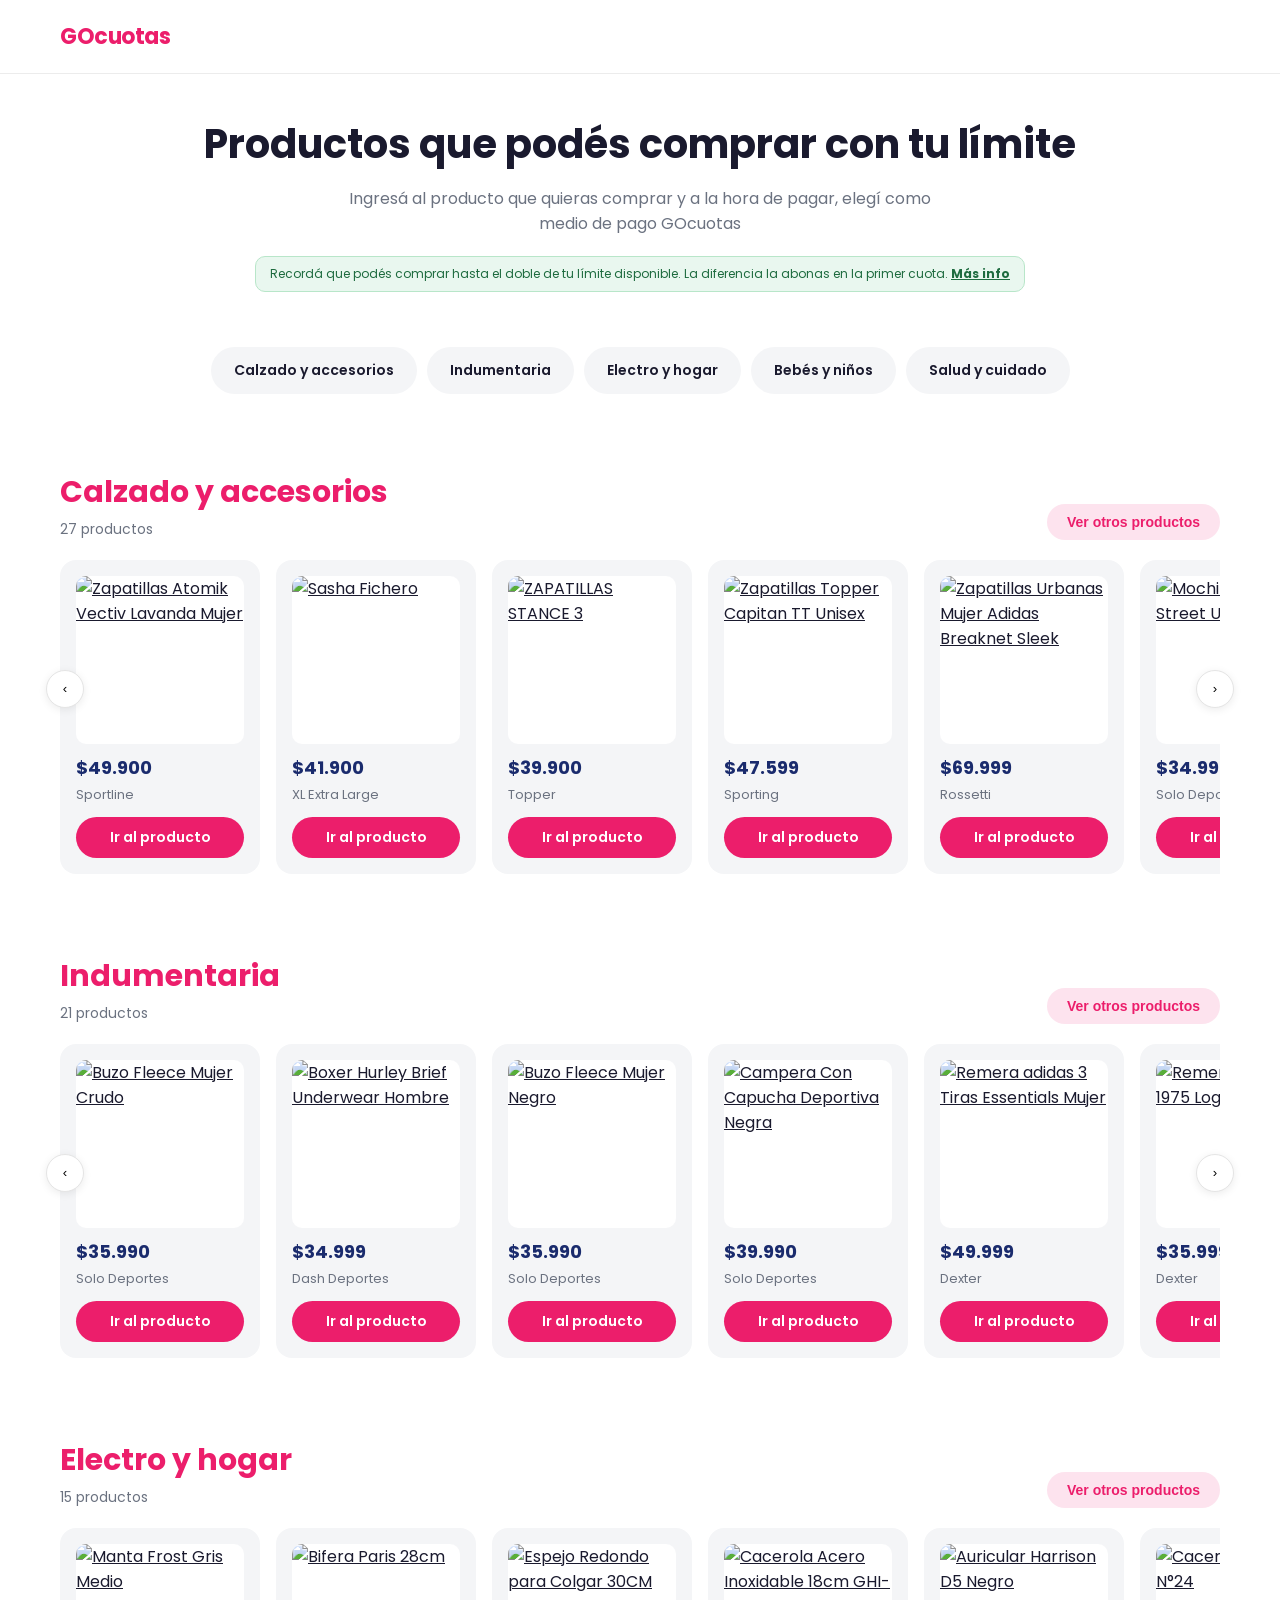
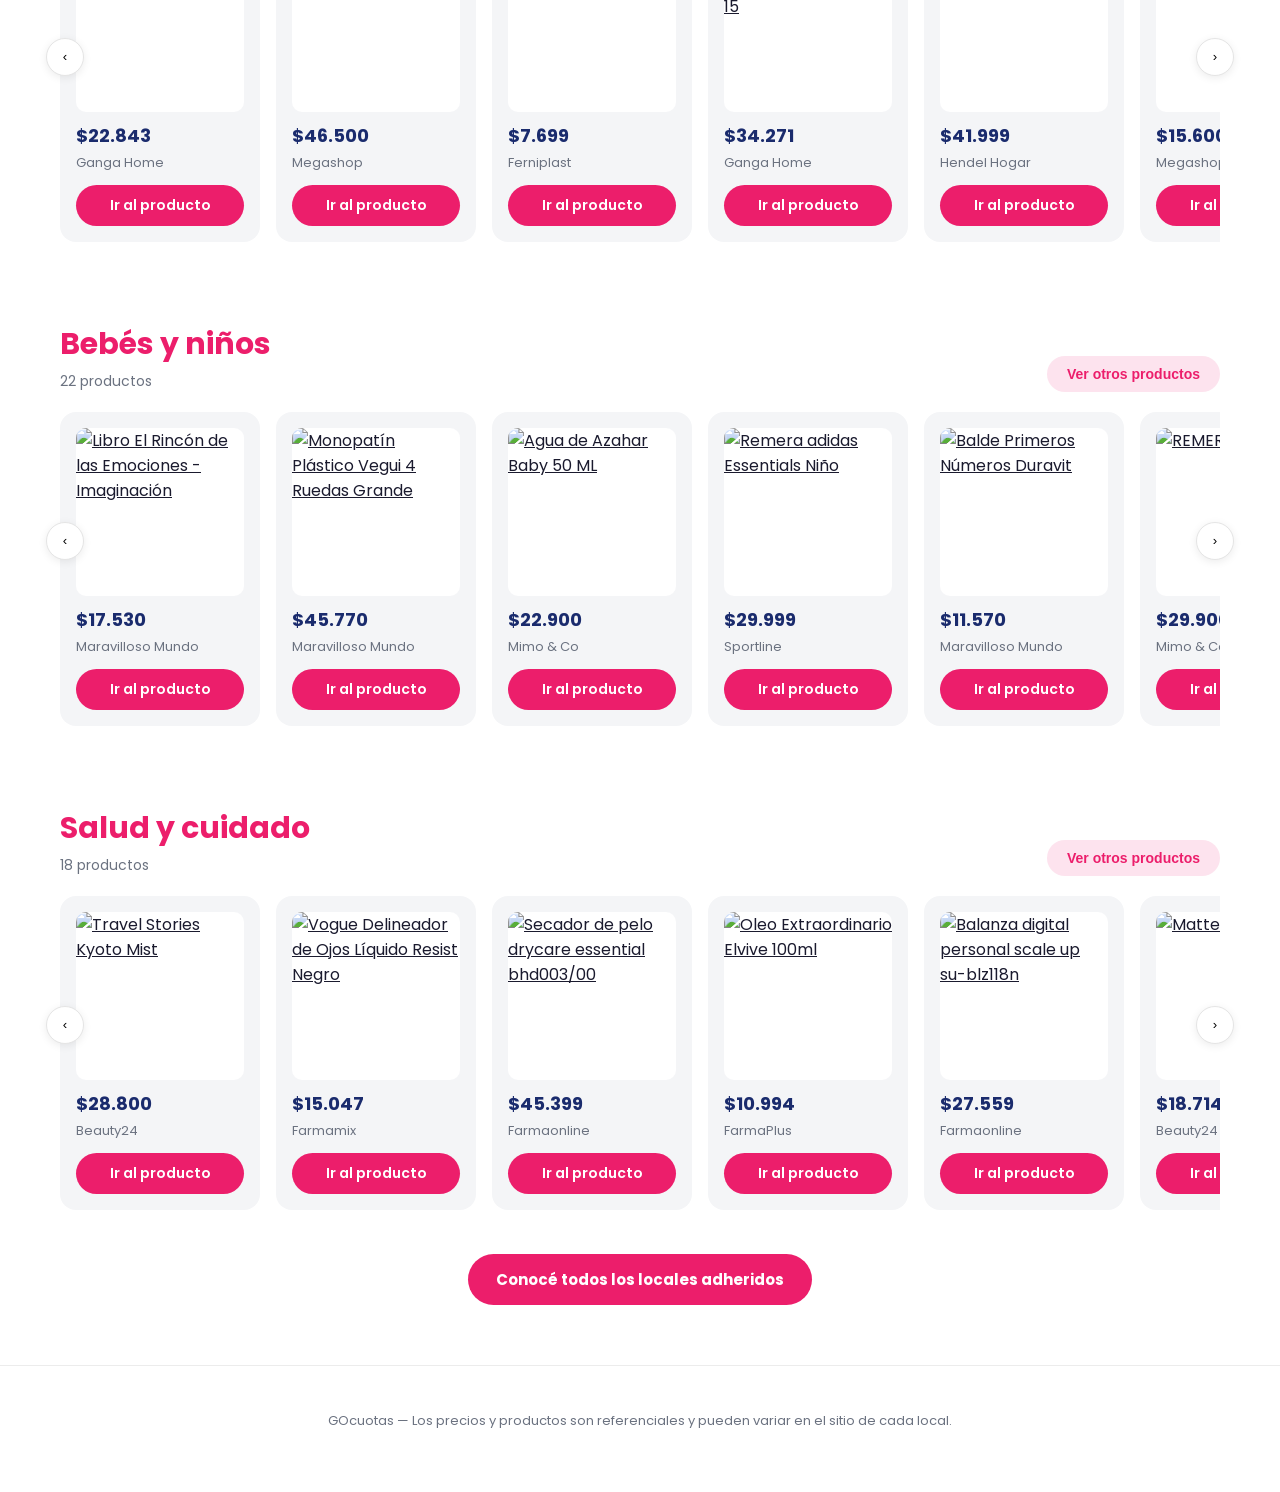
==== commit 31297937: "Add files via upload" ====
--- a/index.html
+++ b/index.html
@@ -856,7 +856,7 @@
       <div class="category-section__head">
         <div>
           <h2 class="category-section__title">Electro y hogar</h2>
-          <p class="category-section__subtitle">10 productos</p>
+          <p class="category-section__subtitle">15 productos</p>
         </div>
         <button type="button" class="see-all-btn">Ver otros productos</button>
       </div>
@@ -864,6 +864,70 @@
         <button type="button" class="carousel__arrow carousel__arrow--prev" aria-label="Anterior">&#8249;</button>
         <div class="carousel__track">
         <article class="product-card">
+          <a class="product-card__image-wrap" href="https://www.gangahome.com.ar/productos/manta-frost-gris-medio-i5ok8/?utm_source=gocuotas&amp;utm_medium=landing&amp;utm_campaign=catalogo-30-50k" target="_blank" rel="noopener sponsored" aria-label="Manta Frost Gris Medio">
+            <img src="https://acdn-us.mitiendanube.com/stores/001/487/825/products/product-349395100-1781290359613-2499eac5415c0e310117812903617386-480-0.webp" alt="Manta Frost Gris Medio" loading="lazy">
+          </a>
+          <p class="product-card__price">$22.843</p>
+          <p class="product-card__store">Ganga Home</p>
+          <a class="product-card__cta" href="https://www.gangahome.com.ar/productos/manta-frost-gris-medio-i5ok8/?utm_source=gocuotas&amp;utm_medium=landing&amp;utm_campaign=catalogo-30-50k" target="_blank" rel="noopener sponsored">Ir al producto</a>
+        </article>
+        <article class="product-card">
+          <a class="product-card__image-wrap" href="https://www.megashopok.com.ar/ecommerce/bazar-8/bifera-paris-28cm-768?utm_source=gocuotas&amp;utm_medium=landing&amp;utm_campaign=catalogo-30-50k" target="_blank" rel="noopener sponsored" aria-label="Bifera Paris 28cm">
+            <img src="https://www.megashopok.com.ar/images/uploads/ecommerce/img3649.webp" alt="Bifera Paris 28cm" loading="lazy">
+          </a>
+          <p class="product-card__price">$46.500</p>
+          <p class="product-card__store">Megashop</p>
+          <a class="product-card__cta" href="https://www.megashopok.com.ar/ecommerce/bazar-8/bifera-paris-28cm-768?utm_source=gocuotas&amp;utm_medium=landing&amp;utm_campaign=catalogo-30-50k" target="_blank" rel="noopener sponsored">Ir al producto</a>
+        </article>
+        <article class="product-card">
+          <a class="product-card__image-wrap" href="https://www.ferniplast.com/10012567-espejo-redondo-para-colgar-30cm/p?utm_source=gocuotas&amp;utm_medium=landing&amp;utm_campaign=catalogo-30-50k" target="_blank" rel="noopener sponsored" aria-label="Espejo Redondo para Colgar 30CM">
+            <img src="https://ferniplastar.vtexassets.com/arquivos/ids/6271848-800-auto?v=639195994312900000&amp;width=800&amp;height=auto&amp;aspect=true" alt="Espejo Redondo para Colgar 30CM" loading="lazy">
+          </a>
+          <p class="product-card__price">$7.699</p>
+          <p class="product-card__store">Ferniplast</p>
+          <a class="product-card__cta" href="https://www.ferniplast.com/10012567-espejo-redondo-para-colgar-30cm/p?utm_source=gocuotas&amp;utm_medium=landing&amp;utm_campaign=catalogo-30-50k" target="_blank" rel="noopener sponsored">Ir al producto</a>
+        </article>
+        <article class="product-card">
+          <a class="product-card__image-wrap" href="https://www.gangahome.com.ar/productos/cacerola-acero-inoxidable-18cm-ghi-15-nxf5b/?utm_source=gocuotas&amp;utm_medium=landing&amp;utm_campaign=catalogo-30-50k" target="_blank" rel="noopener sponsored" aria-label="Cacerola Acero Inoxidable 18cm GHI-15">
+            <img src="https://acdn-us.mitiendanube.com/stores/001/487/825/products/product-329559808-1773579158696-6b750367e21474a1be17735791594784-480-0.webp" alt="Cacerola Acero Inoxidable 18cm GHI-15" loading="lazy">
+          </a>
+          <p class="product-card__price">$34.271</p>
+          <p class="product-card__store">Ganga Home</p>
+          <a class="product-card__cta" href="https://www.gangahome.com.ar/productos/cacerola-acero-inoxidable-18cm-ghi-15-nxf5b/?utm_source=gocuotas&amp;utm_medium=landing&amp;utm_campaign=catalogo-30-50k" target="_blank" rel="noopener sponsored">Ir al producto</a>
+        </article>
+        <article class="product-card">
+          <a class="product-card__image-wrap" href="https://www.hendel.com/auricular-harrison-d5-b-bt-negro.html?utm_source=gocuotas&amp;utm_medium=landing&amp;utm_campaign=catalogo-30-50k" target="_blank" rel="noopener sponsored" aria-label="Auricular Harrison D5 Negro">
+            <img src="https://static.hendel.com/media/catalog/product/cache/b866fd8d147dcce474dc8744e477ca66/5/6/56093_0_1.jpg" alt="Auricular Harrison D5 Negro" loading="lazy">
+          </a>
+          <p class="product-card__price">$41.999</p>
+          <p class="product-card__store">Hendel Hogar</p>
+          <a class="product-card__cta" href="https://www.hendel.com/auricular-harrison-d5-b-bt-negro.html?utm_source=gocuotas&amp;utm_medium=landing&amp;utm_campaign=catalogo-30-50k" target="_blank" rel="noopener sponsored">Ir al producto</a>
+        </article>
+        <article class="product-card">
+          <a class="product-card__image-wrap" href="https://www.megashopok.com.ar/ecommerce/bazar-8/cacerola-bombe-n%C2%B024-182?utm_source=gocuotas&amp;utm_medium=landing&amp;utm_campaign=catalogo-30-50k" target="_blank" rel="noopener sponsored" aria-label="Cacerola Bombé N°24">
+            <img src="https://www.megashopok.com.ar/images/uploads/ecommerce/img2921.webp" alt="Cacerola Bombé N°24" loading="lazy">
+          </a>
+          <p class="product-card__price">$15.600</p>
+          <p class="product-card__store">Megashop</p>
+          <a class="product-card__cta" href="https://www.megashopok.com.ar/ecommerce/bazar-8/cacerola-bombe-n%C2%B024-182?utm_source=gocuotas&amp;utm_medium=landing&amp;utm_campaign=catalogo-30-50k" target="_blank" rel="noopener sponsored">Ir al producto</a>
+        </article>
+        <article class="product-card">
+          <a class="product-card__image-wrap" href="https://alclick.com.ar/productos/tostadora-quint-digital-negra-2-rebanadas-870w-tq-350bd-jqets/?utm_source=gocuotas&amp;utm_medium=landing&amp;utm_campaign=catalogo-30-50k" target="_blank" rel="noopener sponsored" aria-label="Tostadora Quint Digital 2 Rebanadas 870W Negra TQ-350BD">
+            <img src="https://acdn-us.mitiendanube.com/stores/002/912/448/products/foto-2-daa28ca8bbba4d328317806873862556-640-0.webp" alt="Tostadora Quint Digital 2 Rebanadas 870W Negra TQ-350BD" loading="lazy">
+          </a>
+          <p class="product-card__price">$39.999</p>
+          <p class="product-card__store">AL CLICK</p>
+          <a class="product-card__cta" href="https://alclick.com.ar/productos/tostadora-quint-digital-negra-2-rebanadas-870w-tq-350bd-jqets/?utm_source=gocuotas&amp;utm_medium=landing&amp;utm_campaign=catalogo-30-50k" target="_blank" rel="noopener sponsored">Ir al producto</a>
+        </article>
+        <article class="product-card">
+          <a class="product-card__image-wrap" href="https://alclick.com.ar/productos/cafetera-de-filtro-daihatsu-1-25l-negra-sistema-antigoteo-d-cf1000-1m0rb/?utm_source=gocuotas&amp;utm_medium=landing&amp;utm_campaign=catalogo-30-50k" target="_blank" rel="noopener sponsored" aria-label="Cafetera de Filtro Daihatsu 1.25L Negra sistema antigoteo D-CF1000">
+            <img src="https://acdn-us.mitiendanube.com/stores/002/912/448/products/proyecto-nuevo-1-725c7232737447b29317804286794157-640-0.webp" alt="Cafetera de Filtro Daihatsu 1.25L Negra sistema antigoteo D-CF1000" loading="lazy">
+          </a>
+          <p class="product-card__price">$41.999</p>
+          <p class="product-card__store">AL CLICK</p>
+          <a class="product-card__cta" href="https://alclick.com.ar/productos/cafetera-de-filtro-daihatsu-1-25l-negra-sistema-antigoteo-d-cf1000-1m0rb/?utm_source=gocuotas&amp;utm_medium=landing&amp;utm_campaign=catalogo-30-50k" target="_blank" rel="noopener sponsored">Ir al producto</a>
+        </article>
+        <article class="product-card">
           <a class="product-card__image-wrap" href="https://www.gangahome.com.ar/productos/cesto-organizador-small-gris-gh-2255g-3kx4z/?utm_source=gocuotas&amp;utm_medium=landing&amp;utm_campaign=catalogo-30-50k" target="_blank" rel="noopener sponsored" aria-label="Cesto Organizador Small Gris GH-2255G">
             <img src="https://acdn-us.mitiendanube.com/stores/001/487/825/products/product-315898626-1768103021765-dfcc6880ea7193c4c517681030225084-640-0-763d8bbb76da64cf1f17684960852442-480-0.webp" alt="Cesto Organizador Small Gris GH-2255G" loading="lazy">
           </a>
@@ -872,36 +936,20 @@
           <a class="product-card__cta" href="https://www.gangahome.com.ar/productos/cesto-organizador-small-gris-gh-2255g-3kx4z/?utm_source=gocuotas&amp;utm_medium=landing&amp;utm_campaign=catalogo-30-50k" target="_blank" rel="noopener sponsored">Ir al producto</a>
         </article>
         <article class="product-card">
-          <a class="product-card__image-wrap" href="https://www.gangahome.com.ar/productos/cacerola-acero-inoxidable-18cm-ghi-15-nxf5b/?utm_source=gocuotas&amp;utm_medium=landing&amp;utm_campaign=catalogo-30-50k" target="_blank" rel="noopener sponsored" aria-label="Cacerola Acero Inoxidable 18cm GHI-15">
-            <img src="https://acdn-us.mitiendanube.com/stores/001/487/825/products/product-329559808-1773579158696-6b750367e21474a1be17735791594784-480-0.webp" alt="Cacerola Acero Inoxidable 18cm GHI-15" loading="lazy">
-          </a>
-          <p class="product-card__price">$34.271</p>
-          <p class="product-card__store">Ganga Home</p>
-          <a class="product-card__cta" href="https://www.gangahome.com.ar/productos/cacerola-acero-inoxidable-18cm-ghi-15-nxf5b/?utm_source=gocuotas&amp;utm_medium=landing&amp;utm_campaign=catalogo-30-50k" target="_blank" rel="noopener sponsored">Ir al producto</a>
-        </article>
-        <article class="product-card">
-          <a class="product-card__image-wrap" href="https://www.hendel.com/auricular-harrison-d5-b-bt-negro.html?utm_source=gocuotas&amp;utm_medium=landing&amp;utm_campaign=catalogo-30-50k" target="_blank" rel="noopener sponsored" aria-label="Auricular Harrison D5 Negro">
-            <img src="https://static.hendel.com/media/catalog/product/cache/b866fd8d147dcce474dc8744e477ca66/5/6/56093_0_1.jpg" alt="Auricular Harrison D5 Negro" loading="lazy">
-          </a>
-          <p class="product-card__price">$41.999</p>
-          <p class="product-card__store">Hendel Hogar</p>
-          <a class="product-card__cta" href="https://www.hendel.com/auricular-harrison-d5-b-bt-negro.html?utm_source=gocuotas&amp;utm_medium=landing&amp;utm_campaign=catalogo-30-50k" target="_blank" rel="noopener sponsored">Ir al producto</a>
-        </article>
-        <article class="product-card">
-          <a class="product-card__image-wrap" href="https://www.megashopok.com.ar/ecommerce/bazar-8/bifera-paris-28cm-768?utm_source=gocuotas&amp;utm_medium=landing&amp;utm_campaign=catalogo-30-50k" target="_blank" rel="noopener sponsored" aria-label="Bifera Paris 28cm">
-            <img src="https://www.megashopok.com.ar/images/uploads/ecommerce/img3649.webp" alt="Bifera Paris 28cm" loading="lazy">
-          </a>
-          <p class="product-card__price">$46.500</p>
+          <a class="product-card__image-wrap" href="https://www.maxihogar.com.ar/aspiradora-waggs-kit-mopa-spin-art-1421-roja-y-negra-39186/p?utm_source=gocuotas&amp;utm_medium=landing&amp;utm_campaign=catalogo-30-50k" target="_blank" rel="noopener sponsored" aria-label="Mopa Waggs Kit Spin Roja y Negra (Art. 1421)">
+            <img src="https://maxihogar.vtexassets.com/arquivos/ids/169843-800-800?v=639027343478070000&amp;width=800&amp;height=800&amp;aspect=true" alt="Mopa Waggs Kit Spin Roja y Negra (Art. 1421)" loading="lazy">
+          </a>
+          <p class="product-card__price">$20.200</p>
+          <p class="product-card__store">Maxihogar</p>
+          <a class="product-card__cta" href="https://www.maxihogar.com.ar/aspiradora-waggs-kit-mopa-spin-art-1421-roja-y-negra-39186/p?utm_source=gocuotas&amp;utm_medium=landing&amp;utm_campaign=catalogo-30-50k" target="_blank" rel="noopener sponsored">Ir al producto</a>
+        </article>
+        <article class="product-card">
+          <a class="product-card__image-wrap" href="https://www.megashopok.com.ar/ecommerce/bazar-8/brasero-de-mesa-con-patas-plegables-112?utm_source=gocuotas&amp;utm_medium=landing&amp;utm_campaign=catalogo-30-50k" target="_blank" rel="noopener sponsored" aria-label="Brasero de Mesa con Patas Plegables">
+            <img src="https://www.megashopok.com.ar/images/uploads/ecommerce/img2914.webp" alt="Brasero de Mesa con Patas Plegables" loading="lazy">
+          </a>
+          <p class="product-card__price">$34.100</p>
           <p class="product-card__store">Megashop</p>
-          <a class="product-card__cta" href="https://www.megashopok.com.ar/ecommerce/bazar-8/bifera-paris-28cm-768?utm_source=gocuotas&amp;utm_medium=landing&amp;utm_campaign=catalogo-30-50k" target="_blank" rel="noopener sponsored">Ir al producto</a>
-        </article>
-        <article class="product-card">
-          <a class="product-card__image-wrap" href="https://www.gangahome.com.ar/productos/manta-frost-gris-medio-i5ok8/?utm_source=gocuotas&amp;utm_medium=landing&amp;utm_campaign=catalogo-30-50k" target="_blank" rel="noopener sponsored" aria-label="Manta Frost Gris Medio">
-            <img src="https://acdn-us.mitiendanube.com/stores/001/487/825/products/product-349395100-1781290359613-2499eac5415c0e310117812903617386-480-0.webp" alt="Manta Frost Gris Medio" loading="lazy">
-          </a>
-          <p class="product-card__price">$22.843</p>
-          <p class="product-card__store">Ganga Home</p>
-          <a class="product-card__cta" href="https://www.gangahome.com.ar/productos/manta-frost-gris-medio-i5ok8/?utm_source=gocuotas&amp;utm_medium=landing&amp;utm_campaign=catalogo-30-50k" target="_blank" rel="noopener sponsored">Ir al producto</a>
+          <a class="product-card__cta" href="https://www.megashopok.com.ar/ecommerce/bazar-8/brasero-de-mesa-con-patas-plegables-112?utm_source=gocuotas&amp;utm_medium=landing&amp;utm_campaign=catalogo-30-50k" target="_blank" rel="noopener sponsored">Ir al producto</a>
         </article>
         <article class="product-card">
           <a class="product-card__image-wrap" href="https://www.caroloficial.com.ar/productos/juego-de-cubiertos-24-piezas-acero-inoxidable-mango-plastico-en-frasco?utm_source=gocuotas&amp;utm_medium=landing&amp;utm_campaign=catalogo-30-50k" target="_blank" rel="noopener sponsored" aria-label="Juego de Cubiertos 24 Piezas Acero Inoxidable Mango Plástico en Frasco">
@@ -912,20 +960,12 @@
           <a class="product-card__cta" href="https://www.caroloficial.com.ar/productos/juego-de-cubiertos-24-piezas-acero-inoxidable-mango-plastico-en-frasco?utm_source=gocuotas&amp;utm_medium=landing&amp;utm_campaign=catalogo-30-50k" target="_blank" rel="noopener sponsored">Ir al producto</a>
         </article>
         <article class="product-card">
-          <a class="product-card__image-wrap" href="https://www.maxihogar.com.ar/aspiradora-waggs-kit-mopa-spin-art-1421-roja-y-negra-39186/p?utm_source=gocuotas&amp;utm_medium=landing&amp;utm_campaign=catalogo-30-50k" target="_blank" rel="noopener sponsored" aria-label="Mopa Waggs Kit Spin Roja y Negra (Art. 1421)">
-            <img src="https://maxihogar.vtexassets.com/arquivos/ids/169843-800-800?v=639027343478070000&amp;width=800&amp;height=800&amp;aspect=true" alt="Mopa Waggs Kit Spin Roja y Negra (Art. 1421)" loading="lazy">
-          </a>
-          <p class="product-card__price">$20.200</p>
-          <p class="product-card__store">Maxihogar</p>
-          <a class="product-card__cta" href="https://www.maxihogar.com.ar/aspiradora-waggs-kit-mopa-spin-art-1421-roja-y-negra-39186/p?utm_source=gocuotas&amp;utm_medium=landing&amp;utm_campaign=catalogo-30-50k" target="_blank" rel="noopener sponsored">Ir al producto</a>
-        </article>
-        <article class="product-card">
-          <a class="product-card__image-wrap" href="https://www.megashopok.com.ar/ecommerce/bazar-8/brasero-de-mesa-con-patas-plegables-112?utm_source=gocuotas&amp;utm_medium=landing&amp;utm_campaign=catalogo-30-50k" target="_blank" rel="noopener sponsored" aria-label="Brasero de Mesa con Patas Plegables">
-            <img src="https://www.megashopok.com.ar/images/uploads/ecommerce/img2914.webp" alt="Brasero de Mesa con Patas Plegables" loading="lazy">
-          </a>
-          <p class="product-card__price">$34.100</p>
-          <p class="product-card__store">Megashop</p>
-          <a class="product-card__cta" href="https://www.megashopok.com.ar/ecommerce/bazar-8/brasero-de-mesa-con-patas-plegables-112?utm_source=gocuotas&amp;utm_medium=landing&amp;utm_campaign=catalogo-30-50k" target="_blank" rel="noopener sponsored">Ir al producto</a>
+          <a class="product-card__image-wrap" href="https://alclick.com.ar/productos/waflera-liliana-crunchywaf-electrica-aw931-wp7mp/?utm_source=gocuotas&amp;utm_medium=landing&amp;utm_campaign=catalogo-30-50k" target="_blank" rel="noopener sponsored" aria-label="Waflera Liliana Crunchywaf Eléctrica AW931">
+            <img src="https://acdn-us.mitiendanube.com/stores/002/912/448/products/proyecto-nuevo-2025-12-29t120420-529-bacc097f465c04c8cf17670206880025-640-0.webp" alt="Waflera Liliana Crunchywaf Eléctrica AW931" loading="lazy">
+          </a>
+          <p class="product-card__price">$31.999</p>
+          <p class="product-card__store">AL CLICK</p>
+          <a class="product-card__cta" href="https://alclick.com.ar/productos/waflera-liliana-crunchywaf-electrica-aw931-wp7mp/?utm_source=gocuotas&amp;utm_medium=landing&amp;utm_campaign=catalogo-30-50k" target="_blank" rel="noopener sponsored">Ir al producto</a>
         </article>
         <article class="product-card">
           <a class="product-card__image-wrap" href="https://www.gangahome.com.ar/productos/bandeja-de-madera-25x15-gh-0165-177o0/?utm_source=gocuotas&amp;utm_medium=landing&amp;utm_campaign=catalogo-30-50k" target="_blank" rel="noopener sponsored" aria-label="Bandeja de Madera 25x15 GH-0165">
@@ -936,18 +976,82 @@
           <a class="product-card__cta" href="https://www.gangahome.com.ar/productos/bandeja-de-madera-25x15-gh-0165-177o0/?utm_source=gocuotas&amp;utm_medium=landing&amp;utm_campaign=catalogo-30-50k" target="_blank" rel="noopener sponsored">Ir al producto</a>
         </article>
         <article class="product-card">
-          <a class="product-card__image-wrap" href="https://www.megashopok.com.ar/ecommerce/bazar-8/cacerola-bombe-n%C2%B024-182?utm_source=gocuotas&amp;utm_medium=landing&amp;utm_campaign=catalogo-30-50k" target="_blank" rel="noopener sponsored" aria-label="Cacerola Bombé N°24">
-            <img src="https://www.megashopok.com.ar/images/uploads/ecommerce/img2921.webp" alt="Cacerola Bombé N°24" loading="lazy">
-          </a>
-          <p class="product-card__price">$15.600</p>
-          <p class="product-card__store">Megashop</p>
-          <a class="product-card__cta" href="https://www.megashopok.com.ar/ecommerce/bazar-8/cacerola-bombe-n%C2%B024-182?utm_source=gocuotas&amp;utm_medium=landing&amp;utm_campaign=catalogo-30-50k" target="_blank" rel="noopener sponsored">Ir al producto</a>
+          <a class="product-card__image-wrap" href="https://www.ferniplast.com/4360301-bateria-de-cocina-jovifel-piamonte-3/p?utm_source=gocuotas&amp;utm_medium=landing&amp;utm_campaign=catalogo-30-50k" target="_blank" rel="noopener sponsored" aria-label="Batería de Cocina Jovifel Piamonte 3 Piezas">
+            <img src="https://ferniplastar.vtexassets.com/arquivos/ids/6271919-800-auto?v=639195994557900000&amp;width=800&amp;height=auto&amp;aspect=true" alt="Batería de Cocina Jovifel Piamonte 3 Piezas" loading="lazy">
+          </a>
+          <p class="product-card__price">$48.999</p>
+          <p class="product-card__store">Ferniplast</p>
+          <a class="product-card__cta" href="https://www.ferniplast.com/4360301-bateria-de-cocina-jovifel-piamonte-3/p?utm_source=gocuotas&amp;utm_medium=landing&amp;utm_campaign=catalogo-30-50k" target="_blank" rel="noopener sponsored">Ir al producto</a>
         </article>
         </div>
         <button type="button" class="carousel__arrow carousel__arrow--next" aria-label="Siguiente">&#8250;</button>
       </div>
       <div class="category-section__grid">
         <article class="product-card">
+          <a class="product-card__image-wrap" href="https://www.gangahome.com.ar/productos/manta-frost-gris-medio-i5ok8/?utm_source=gocuotas&amp;utm_medium=landing&amp;utm_campaign=catalogo-30-50k" target="_blank" rel="noopener sponsored" aria-label="Manta Frost Gris Medio">
+            <img src="https://acdn-us.mitiendanube.com/stores/001/487/825/products/product-349395100-1781290359613-2499eac5415c0e310117812903617386-480-0.webp" alt="Manta Frost Gris Medio" loading="lazy">
+          </a>
+          <p class="product-card__price">$22.843</p>
+          <p class="product-card__store">Ganga Home</p>
+          <a class="product-card__cta" href="https://www.gangahome.com.ar/productos/manta-frost-gris-medio-i5ok8/?utm_source=gocuotas&amp;utm_medium=landing&amp;utm_campaign=catalogo-30-50k" target="_blank" rel="noopener sponsored">Ir al producto</a>
+        </article>
+        <article class="product-card">
+          <a class="product-card__image-wrap" href="https://www.megashopok.com.ar/ecommerce/bazar-8/bifera-paris-28cm-768?utm_source=gocuotas&amp;utm_medium=landing&amp;utm_campaign=catalogo-30-50k" target="_blank" rel="noopener sponsored" aria-label="Bifera Paris 28cm">
+            <img src="https://www.megashopok.com.ar/images/uploads/ecommerce/img3649.webp" alt="Bifera Paris 28cm" loading="lazy">
+          </a>
+          <p class="product-card__price">$46.500</p>
+          <p class="product-card__store">Megashop</p>
+          <a class="product-card__cta" href="https://www.megashopok.com.ar/ecommerce/bazar-8/bifera-paris-28cm-768?utm_source=gocuotas&amp;utm_medium=landing&amp;utm_campaign=catalogo-30-50k" target="_blank" rel="noopener sponsored">Ir al producto</a>
+        </article>
+        <article class="product-card">
+          <a class="product-card__image-wrap" href="https://www.ferniplast.com/10012567-espejo-redondo-para-colgar-30cm/p?utm_source=gocuotas&amp;utm_medium=landing&amp;utm_campaign=catalogo-30-50k" target="_blank" rel="noopener sponsored" aria-label="Espejo Redondo para Colgar 30CM">
+            <img src="https://ferniplastar.vtexassets.com/arquivos/ids/6271848-800-auto?v=639195994312900000&amp;width=800&amp;height=auto&amp;aspect=true" alt="Espejo Redondo para Colgar 30CM" loading="lazy">
+          </a>
+          <p class="product-card__price">$7.699</p>
+          <p class="product-card__store">Ferniplast</p>
+          <a class="product-card__cta" href="https://www.ferniplast.com/10012567-espejo-redondo-para-colgar-30cm/p?utm_source=gocuotas&amp;utm_medium=landing&amp;utm_campaign=catalogo-30-50k" target="_blank" rel="noopener sponsored">Ir al producto</a>
+        </article>
+        <article class="product-card">
+          <a class="product-card__image-wrap" href="https://www.gangahome.com.ar/productos/cacerola-acero-inoxidable-18cm-ghi-15-nxf5b/?utm_source=gocuotas&amp;utm_medium=landing&amp;utm_campaign=catalogo-30-50k" target="_blank" rel="noopener sponsored" aria-label="Cacerola Acero Inoxidable 18cm GHI-15">
+            <img src="https://acdn-us.mitiendanube.com/stores/001/487/825/products/product-329559808-1773579158696-6b750367e21474a1be17735791594784-480-0.webp" alt="Cacerola Acero Inoxidable 18cm GHI-15" loading="lazy">
+          </a>
+          <p class="product-card__price">$34.271</p>
+          <p class="product-card__store">Ganga Home</p>
+          <a class="product-card__cta" href="https://www.gangahome.com.ar/productos/cacerola-acero-inoxidable-18cm-ghi-15-nxf5b/?utm_source=gocuotas&amp;utm_medium=landing&amp;utm_campaign=catalogo-30-50k" target="_blank" rel="noopener sponsored">Ir al producto</a>
+        </article>
+        <article class="product-card">
+          <a class="product-card__image-wrap" href="https://www.hendel.com/auricular-harrison-d5-b-bt-negro.html?utm_source=gocuotas&amp;utm_medium=landing&amp;utm_campaign=catalogo-30-50k" target="_blank" rel="noopener sponsored" aria-label="Auricular Harrison D5 Negro">
+            <img src="https://static.hendel.com/media/catalog/product/cache/b866fd8d147dcce474dc8744e477ca66/5/6/56093_0_1.jpg" alt="Auricular Harrison D5 Negro" loading="lazy">
+          </a>
+          <p class="product-card__price">$41.999</p>
+          <p class="product-card__store">Hendel Hogar</p>
+          <a class="product-card__cta" href="https://www.hendel.com/auricular-harrison-d5-b-bt-negro.html?utm_source=gocuotas&amp;utm_medium=landing&amp;utm_campaign=catalogo-30-50k" target="_blank" rel="noopener sponsored">Ir al producto</a>
+        </article>
+        <article class="product-card">
+          <a class="product-card__image-wrap" href="https://www.megashopok.com.ar/ecommerce/bazar-8/cacerola-bombe-n%C2%B024-182?utm_source=gocuotas&amp;utm_medium=landing&amp;utm_campaign=catalogo-30-50k" target="_blank" rel="noopener sponsored" aria-label="Cacerola Bombé N°24">
+            <img src="https://www.megashopok.com.ar/images/uploads/ecommerce/img2921.webp" alt="Cacerola Bombé N°24" loading="lazy">
+          </a>
+          <p class="product-card__price">$15.600</p>
+          <p class="product-card__store">Megashop</p>
+          <a class="product-card__cta" href="https://www.megashopok.com.ar/ecommerce/bazar-8/cacerola-bombe-n%C2%B024-182?utm_source=gocuotas&amp;utm_medium=landing&amp;utm_campaign=catalogo-30-50k" target="_blank" rel="noopener sponsored">Ir al producto</a>
+        </article>
+        <article class="product-card">
+          <a class="product-card__image-wrap" href="https://alclick.com.ar/productos/tostadora-quint-digital-negra-2-rebanadas-870w-tq-350bd-jqets/?utm_source=gocuotas&amp;utm_medium=landing&amp;utm_campaign=catalogo-30-50k" target="_blank" rel="noopener sponsored" aria-label="Tostadora Quint Digital 2 Rebanadas 870W Negra TQ-350BD">
+            <img src="https://acdn-us.mitiendanube.com/stores/002/912/448/products/foto-2-daa28ca8bbba4d328317806873862556-640-0.webp" alt="Tostadora Quint Digital 2 Rebanadas 870W Negra TQ-350BD" loading="lazy">
+          </a>
+          <p class="product-card__price">$39.999</p>
+          <p class="product-card__store">AL CLICK</p>
+          <a class="product-card__cta" href="https://alclick.com.ar/productos/tostadora-quint-digital-negra-2-rebanadas-870w-tq-350bd-jqets/?utm_source=gocuotas&amp;utm_medium=landing&amp;utm_campaign=catalogo-30-50k" target="_blank" rel="noopener sponsored">Ir al producto</a>
+        </article>
+        <article class="product-card">
+          <a class="product-card__image-wrap" href="https://alclick.com.ar/productos/cafetera-de-filtro-daihatsu-1-25l-negra-sistema-antigoteo-d-cf1000-1m0rb/?utm_source=gocuotas&amp;utm_medium=landing&amp;utm_campaign=catalogo-30-50k" target="_blank" rel="noopener sponsored" aria-label="Cafetera de Filtro Daihatsu 1.25L Negra sistema antigoteo D-CF1000">
+            <img src="https://acdn-us.mitiendanube.com/stores/002/912/448/products/proyecto-nuevo-1-725c7232737447b29317804286794157-640-0.webp" alt="Cafetera de Filtro Daihatsu 1.25L Negra sistema antigoteo D-CF1000" loading="lazy">
+          </a>
+          <p class="product-card__price">$41.999</p>
+          <p class="product-card__store">AL CLICK</p>
+          <a class="product-card__cta" href="https://alclick.com.ar/productos/cafetera-de-filtro-daihatsu-1-25l-negra-sistema-antigoteo-d-cf1000-1m0rb/?utm_source=gocuotas&amp;utm_medium=landing&amp;utm_campaign=catalogo-30-50k" target="_blank" rel="noopener sponsored">Ir al producto</a>
+        </article>
+        <article class="product-card">
           <a class="product-card__image-wrap" href="https://www.gangahome.com.ar/productos/cesto-organizador-small-gris-gh-2255g-3kx4z/?utm_source=gocuotas&amp;utm_medium=landing&amp;utm_campaign=catalogo-30-50k" target="_blank" rel="noopener sponsored" aria-label="Cesto Organizador Small Gris GH-2255G">
             <img src="https://acdn-us.mitiendanube.com/stores/001/487/825/products/product-315898626-1768103021765-dfcc6880ea7193c4c517681030225084-640-0-763d8bbb76da64cf1f17684960852442-480-0.webp" alt="Cesto Organizador Small Gris GH-2255G" loading="lazy">
           </a>
@@ -956,36 +1060,20 @@
           <a class="product-card__cta" href="https://www.gangahome.com.ar/productos/cesto-organizador-small-gris-gh-2255g-3kx4z/?utm_source=gocuotas&amp;utm_medium=landing&amp;utm_campaign=catalogo-30-50k" target="_blank" rel="noopener sponsored">Ir al producto</a>
         </article>
         <article class="product-card">
-          <a class="product-card__image-wrap" href="https://www.gangahome.com.ar/productos/cacerola-acero-inoxidable-18cm-ghi-15-nxf5b/?utm_source=gocuotas&amp;utm_medium=landing&amp;utm_campaign=catalogo-30-50k" target="_blank" rel="noopener sponsored" aria-label="Cacerola Acero Inoxidable 18cm GHI-15">
-            <img src="https://acdn-us.mitiendanube.com/stores/001/487/825/products/product-329559808-1773579158696-6b750367e21474a1be17735791594784-480-0.webp" alt="Cacerola Acero Inoxidable 18cm GHI-15" loading="lazy">
-          </a>
-          <p class="product-card__price">$34.271</p>
-          <p class="product-card__store">Ganga Home</p>
-          <a class="product-card__cta" href="https://www.gangahome.com.ar/productos/cacerola-acero-inoxidable-18cm-ghi-15-nxf5b/?utm_source=gocuotas&amp;utm_medium=landing&amp;utm_campaign=catalogo-30-50k" target="_blank" rel="noopener sponsored">Ir al producto</a>
-        </article>
-        <article class="product-card">
-          <a class="product-card__image-wrap" href="https://www.hendel.com/auricular-harrison-d5-b-bt-negro.html?utm_source=gocuotas&amp;utm_medium=landing&amp;utm_campaign=catalogo-30-50k" target="_blank" rel="noopener sponsored" aria-label="Auricular Harrison D5 Negro">
-            <img src="https://static.hendel.com/media/catalog/product/cache/b866fd8d147dcce474dc8744e477ca66/5/6/56093_0_1.jpg" alt="Auricular Harrison D5 Negro" loading="lazy">
-          </a>
-          <p class="product-card__price">$41.999</p>
-          <p class="product-card__store">Hendel Hogar</p>
-          <a class="product-card__cta" href="https://www.hendel.com/auricular-harrison-d5-b-bt-negro.html?utm_source=gocuotas&amp;utm_medium=landing&amp;utm_campaign=catalogo-30-50k" target="_blank" rel="noopener sponsored">Ir al producto</a>
-        </article>
-        <article class="product-card">
-          <a class="product-card__image-wrap" href="https://www.megashopok.com.ar/ecommerce/bazar-8/bifera-paris-28cm-768?utm_source=gocuotas&amp;utm_medium=landing&amp;utm_campaign=catalogo-30-50k" target="_blank" rel="noopener sponsored" aria-label="Bifera Paris 28cm">
-            <img src="https://www.megashopok.com.ar/images/uploads/ecommerce/img3649.webp" alt="Bifera Paris 28cm" loading="lazy">
-          </a>
-          <p class="product-card__price">$46.500</p>
+          <a class="product-card__image-wrap" href="https://www.maxihogar.com.ar/aspiradora-waggs-kit-mopa-spin-art-1421-roja-y-negra-39186/p?utm_source=gocuotas&amp;utm_medium=landing&amp;utm_campaign=catalogo-30-50k" target="_blank" rel="noopener sponsored" aria-label="Mopa Waggs Kit Spin Roja y Negra (Art. 1421)">
+            <img src="https://maxihogar.vtexassets.com/arquivos/ids/169843-800-800?v=639027343478070000&amp;width=800&amp;height=800&amp;aspect=true" alt="Mopa Waggs Kit Spin Roja y Negra (Art. 1421)" loading="lazy">
+          </a>
+          <p class="product-card__price">$20.200</p>
+          <p class="product-card__store">Maxihogar</p>
+          <a class="product-card__cta" href="https://www.maxihogar.com.ar/aspiradora-waggs-kit-mopa-spin-art-1421-roja-y-negra-39186/p?utm_source=gocuotas&amp;utm_medium=landing&amp;utm_campaign=catalogo-30-50k" target="_blank" rel="noopener sponsored">Ir al producto</a>
+        </article>
+        <article class="product-card">
+          <a class="product-card__image-wrap" href="https://www.megashopok.com.ar/ecommerce/bazar-8/brasero-de-mesa-con-patas-plegables-112?utm_source=gocuotas&amp;utm_medium=landing&amp;utm_campaign=catalogo-30-50k" target="_blank" rel="noopener sponsored" aria-label="Brasero de Mesa con Patas Plegables">
+            <img src="https://www.megashopok.com.ar/images/uploads/ecommerce/img2914.webp" alt="Brasero de Mesa con Patas Plegables" loading="lazy">
+          </a>
+          <p class="product-card__price">$34.100</p>
           <p class="product-card__store">Megashop</p>
-          <a class="product-card__cta" href="https://www.megashopok.com.ar/ecommerce/bazar-8/bifera-paris-28cm-768?utm_source=gocuotas&amp;utm_medium=landing&amp;utm_campaign=catalogo-30-50k" target="_blank" rel="noopener sponsored">Ir al producto</a>
-        </article>
-        <article class="product-card">
-          <a class="product-card__image-wrap" href="https://www.gangahome.com.ar/productos/manta-frost-gris-medio-i5ok8/?utm_source=gocuotas&amp;utm_medium=landing&amp;utm_campaign=catalogo-30-50k" target="_blank" rel="noopener sponsored" aria-label="Manta Frost Gris Medio">
-            <img src="https://acdn-us.mitiendanube.com/stores/001/487/825/products/product-349395100-1781290359613-2499eac5415c0e310117812903617386-480-0.webp" alt="Manta Frost Gris Medio" loading="lazy">
-          </a>
-          <p class="product-card__price">$22.843</p>
-          <p class="product-card__store">Ganga Home</p>
-          <a class="product-card__cta" href="https://www.gangahome.com.ar/productos/manta-frost-gris-medio-i5ok8/?utm_source=gocuotas&amp;utm_medium=landing&amp;utm_campaign=catalogo-30-50k" target="_blank" rel="noopener sponsored">Ir al producto</a>
+          <a class="product-card__cta" href="https://www.megashopok.com.ar/ecommerce/bazar-8/brasero-de-mesa-con-patas-plegables-112?utm_source=gocuotas&amp;utm_medium=landing&amp;utm_campaign=catalogo-30-50k" target="_blank" rel="noopener sponsored">Ir al producto</a>
         </article>
         <article class="product-card">
           <a class="product-card__image-wrap" href="https://www.caroloficial.com.ar/productos/juego-de-cubiertos-24-piezas-acero-inoxidable-mango-plastico-en-frasco?utm_source=gocuotas&amp;utm_medium=landing&amp;utm_campaign=catalogo-30-50k" target="_blank" rel="noopener sponsored" aria-label="Juego de Cubiertos 24 Piezas Acero Inoxidable Mango Plástico en Frasco">
@@ -996,20 +1084,12 @@
           <a class="product-card__cta" href="https://www.caroloficial.com.ar/productos/juego-de-cubiertos-24-piezas-acero-inoxidable-mango-plastico-en-frasco?utm_source=gocuotas&amp;utm_medium=landing&amp;utm_campaign=catalogo-30-50k" target="_blank" rel="noopener sponsored">Ir al producto</a>
         </article>
         <article class="product-card">
-          <a class="product-card__image-wrap" href="https://www.maxihogar.com.ar/aspiradora-waggs-kit-mopa-spin-art-1421-roja-y-negra-39186/p?utm_source=gocuotas&amp;utm_medium=landing&amp;utm_campaign=catalogo-30-50k" target="_blank" rel="noopener sponsored" aria-label="Mopa Waggs Kit Spin Roja y Negra (Art. 1421)">
-            <img src="https://maxihogar.vtexassets.com/arquivos/ids/169843-800-800?v=639027343478070000&amp;width=800&amp;height=800&amp;aspect=true" alt="Mopa Waggs Kit Spin Roja y Negra (Art. 1421)" loading="lazy">
-          </a>
-          <p class="product-card__price">$20.200</p>
-          <p class="product-card__store">Maxihogar</p>
-          <a class="product-card__cta" href="https://www.maxihogar.com.ar/aspiradora-waggs-kit-mopa-spin-art-1421-roja-y-negra-39186/p?utm_source=gocuotas&amp;utm_medium=landing&amp;utm_campaign=catalogo-30-50k" target="_blank" rel="noopener sponsored">Ir al producto</a>
-        </article>
-        <article class="product-card">
-          <a class="product-card__image-wrap" href="https://www.megashopok.com.ar/ecommerce/bazar-8/brasero-de-mesa-con-patas-plegables-112?utm_source=gocuotas&amp;utm_medium=landing&amp;utm_campaign=catalogo-30-50k" target="_blank" rel="noopener sponsored" aria-label="Brasero de Mesa con Patas Plegables">
-            <img src="https://www.megashopok.com.ar/images/uploads/ecommerce/img2914.webp" alt="Brasero de Mesa con Patas Plegables" loading="lazy">
-          </a>
-          <p class="product-card__price">$34.100</p>
-          <p class="product-card__store">Megashop</p>
-          <a class="product-card__cta" href="https://www.megashopok.com.ar/ecommerce/bazar-8/brasero-de-mesa-con-patas-plegables-112?utm_source=gocuotas&amp;utm_medium=landing&amp;utm_campaign=catalogo-30-50k" target="_blank" rel="noopener sponsored">Ir al producto</a>
+          <a class="product-card__image-wrap" href="https://alclick.com.ar/productos/waflera-liliana-crunchywaf-electrica-aw931-wp7mp/?utm_source=gocuotas&amp;utm_medium=landing&amp;utm_campaign=catalogo-30-50k" target="_blank" rel="noopener sponsored" aria-label="Waflera Liliana Crunchywaf Eléctrica AW931">
+            <img src="https://acdn-us.mitiendanube.com/stores/002/912/448/products/proyecto-nuevo-2025-12-29t120420-529-bacc097f465c04c8cf17670206880025-640-0.webp" alt="Waflera Liliana Crunchywaf Eléctrica AW931" loading="lazy">
+          </a>
+          <p class="product-card__price">$31.999</p>
+          <p class="product-card__store">AL CLICK</p>
+          <a class="product-card__cta" href="https://alclick.com.ar/productos/waflera-liliana-crunchywaf-electrica-aw931-wp7mp/?utm_source=gocuotas&amp;utm_medium=landing&amp;utm_campaign=catalogo-30-50k" target="_blank" rel="noopener sponsored">Ir al producto</a>
         </article>
         <article class="product-card">
           <a class="product-card__image-wrap" href="https://www.gangahome.com.ar/productos/bandeja-de-madera-25x15-gh-0165-177o0/?utm_source=gocuotas&amp;utm_medium=landing&amp;utm_campaign=catalogo-30-50k" target="_blank" rel="noopener sponsored" aria-label="Bandeja de Madera 25x15 GH-0165">
@@ -1020,12 +1100,12 @@
           <a class="product-card__cta" href="https://www.gangahome.com.ar/productos/bandeja-de-madera-25x15-gh-0165-177o0/?utm_source=gocuotas&amp;utm_medium=landing&amp;utm_campaign=catalogo-30-50k" target="_blank" rel="noopener sponsored">Ir al producto</a>
         </article>
         <article class="product-card">
-          <a class="product-card__image-wrap" href="https://www.megashopok.com.ar/ecommerce/bazar-8/cacerola-bombe-n%C2%B024-182?utm_source=gocuotas&amp;utm_medium=landing&amp;utm_campaign=catalogo-30-50k" target="_blank" rel="noopener sponsored" aria-label="Cacerola Bombé N°24">
-            <img src="https://www.megashopok.com.ar/images/uploads/ecommerce/img2921.webp" alt="Cacerola Bombé N°24" loading="lazy">
-          </a>
-          <p class="product-card__price">$15.600</p>
-          <p class="product-card__store">Megashop</p>
-          <a class="product-card__cta" href="https://www.megashopok.com.ar/ecommerce/bazar-8/cacerola-bombe-n%C2%B024-182?utm_source=gocuotas&amp;utm_medium=landing&amp;utm_campaign=catalogo-30-50k" target="_blank" rel="noopener sponsored">Ir al producto</a>
+          <a class="product-card__image-wrap" href="https://www.ferniplast.com/4360301-bateria-de-cocina-jovifel-piamonte-3/p?utm_source=gocuotas&amp;utm_medium=landing&amp;utm_campaign=catalogo-30-50k" target="_blank" rel="noopener sponsored" aria-label="Batería de Cocina Jovifel Piamonte 3 Piezas">
+            <img src="https://ferniplastar.vtexassets.com/arquivos/ids/6271919-800-auto?v=639195994557900000&amp;width=800&amp;height=auto&amp;aspect=true" alt="Batería de Cocina Jovifel Piamonte 3 Piezas" loading="lazy">
+          </a>
+          <p class="product-card__price">$48.999</p>
+          <p class="product-card__store">Ferniplast</p>
+          <a class="product-card__cta" href="https://www.ferniplast.com/4360301-bateria-de-cocina-jovifel-piamonte-3/p?utm_source=gocuotas&amp;utm_medium=landing&amp;utm_campaign=catalogo-30-50k" target="_blank" rel="noopener sponsored">Ir al producto</a>
         </article>
       </div>
     </div>
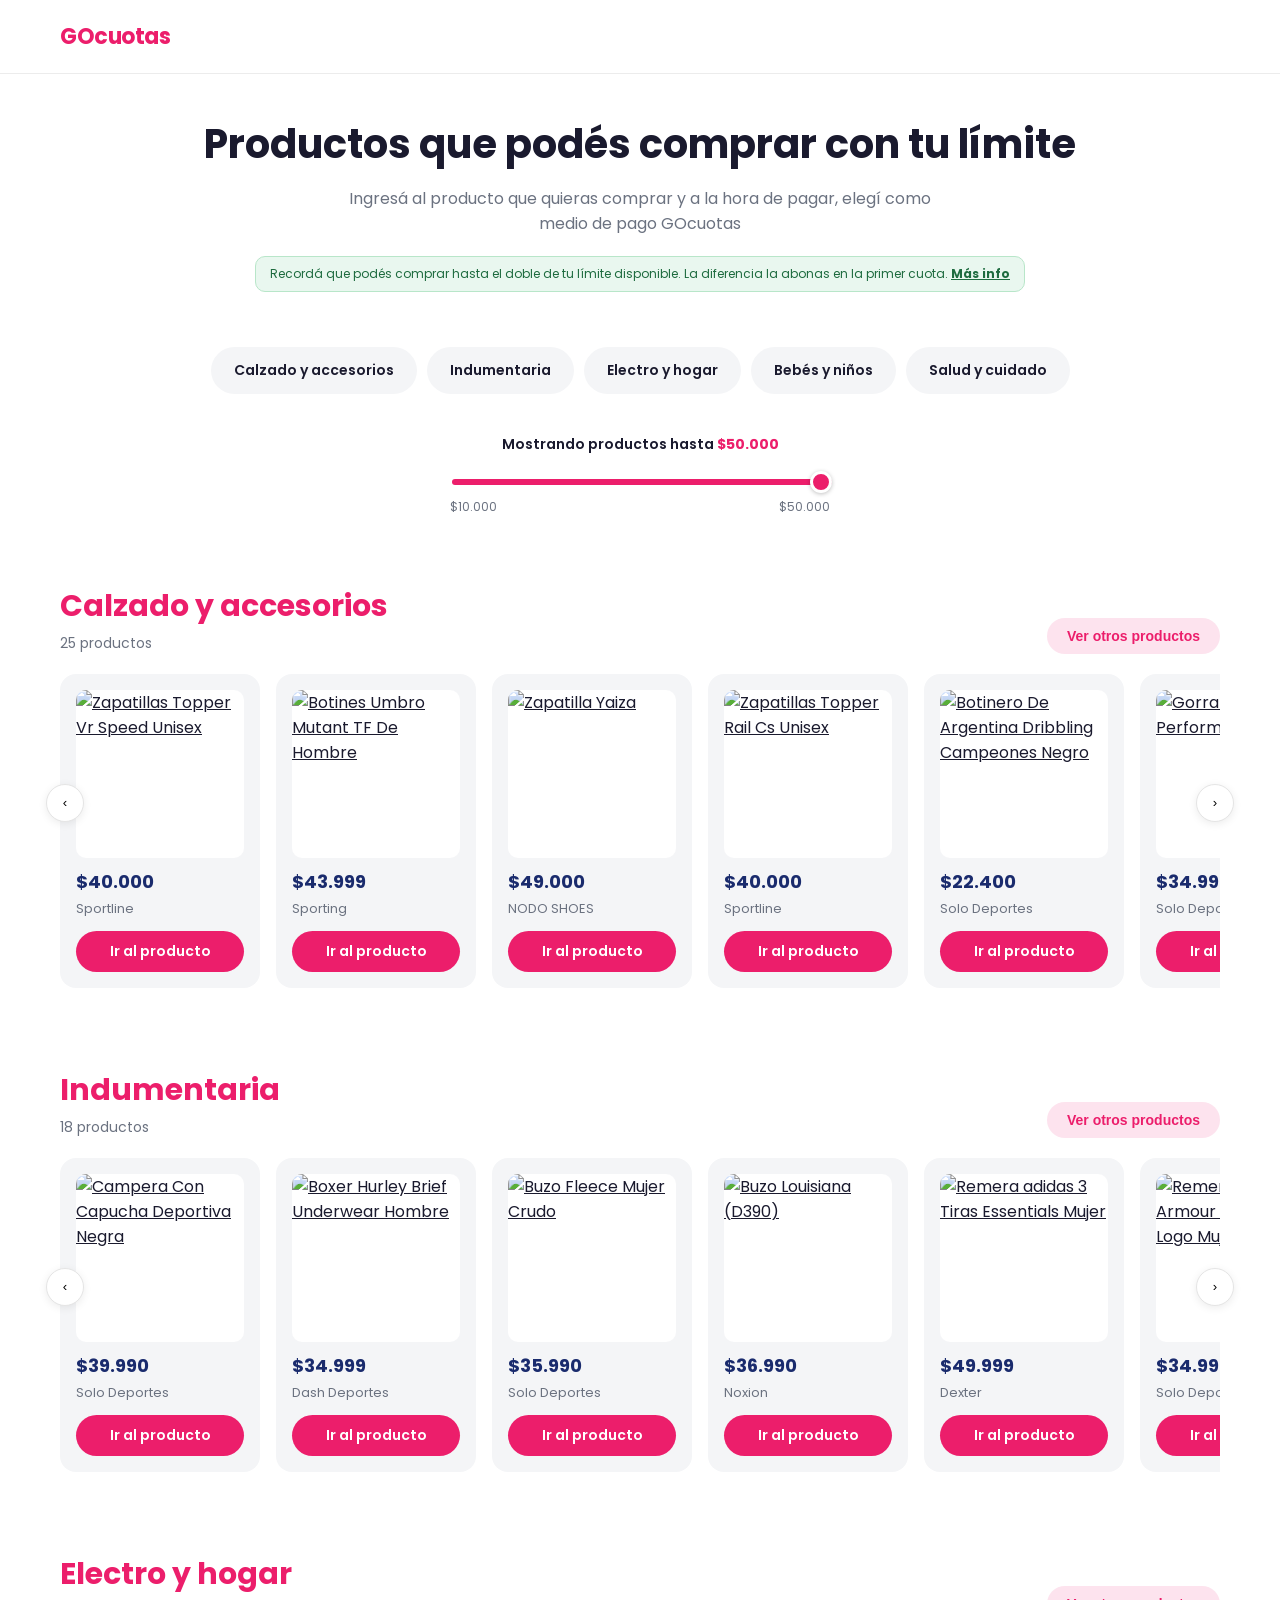
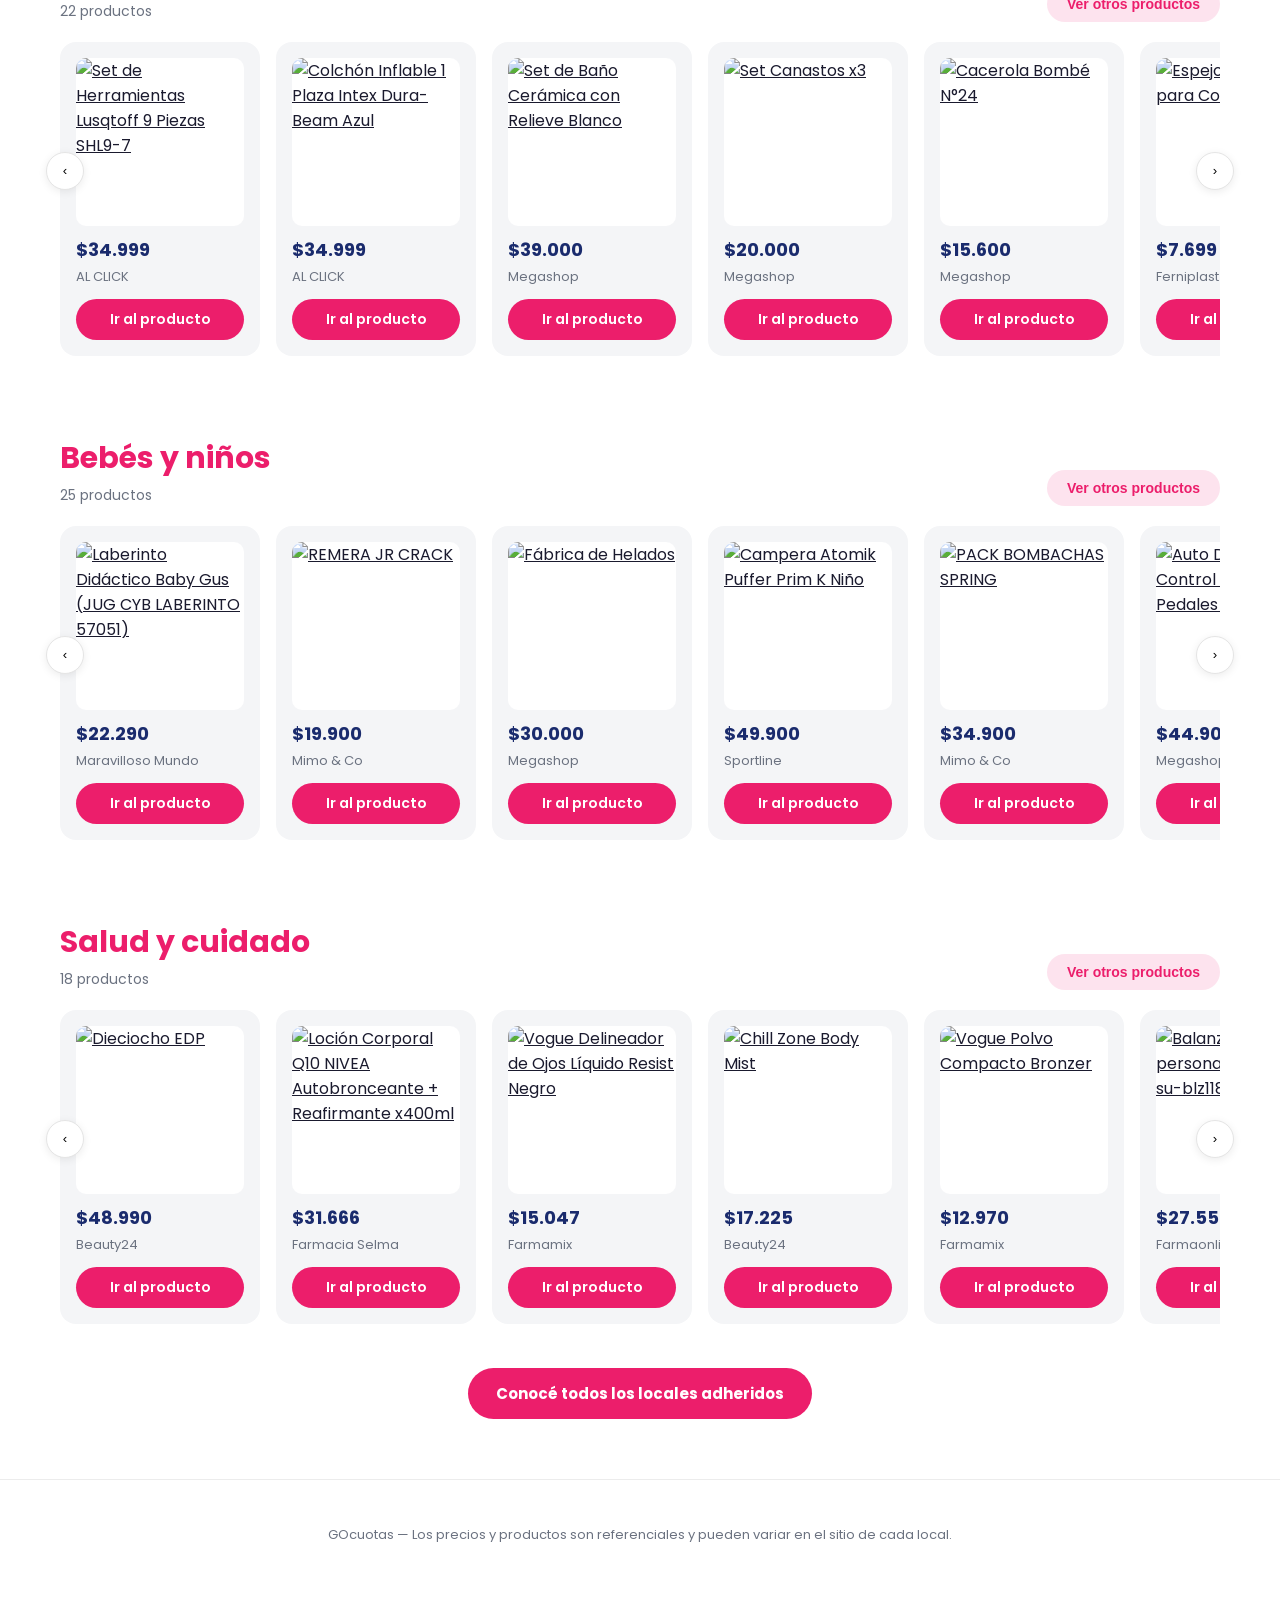
==== commit f7caecf3: "Add files via upload" ====
--- a/index.html
+++ b/index.html
@@ -1,6 +1,13 @@
 <!DOCTYPE html>
 <html lang="es-AR">
 <head>
+<!-- Google Tag Manager -->
+<script>(function(w,d,s,l,i){w[l]=w[l]||[];w[l].push({'gtm.start':
+new Date().getTime(),event:'gtm.js'});var f=d.getElementsByTagName(s)[0],
+j=d.createElement(s),dl=l!='dataLayer'?'&l='+l:'';j.async=true;j.src=
+'https://www.googletagmanager.com/gtm.js?id='+i+dl;f.parentNode.insertBefore(j,f);
+})(window,document,'script','dataLayer','GTM-54QM8K5P');</script>
+<!-- End Google Tag Manager -->
 <meta charset="UTF-8">
 <meta name="viewport" content="width=device-width, initial-scale=1.0">
 <title>Catálogo GOcuotas — Elegí qué comprar con tu límite</title>
@@ -8,11 +15,14 @@
 <link rel="preconnect" href="https://fonts.gstatic.com" crossorigin>
 <link href="https://fonts.googleapis.com/css2?family=Poppins:wght@400;600;700&display=swap" rel="stylesheet">
 <link rel="stylesheet" href="style.css">
-<!-- TODO: swap for real favicon once Paula shares brand assets -->
-<link rel="icon" type="image/svg+xml" href="data:image/svg+xml,%3Csvg xmlns='http://www.w3.org/2000/svg' viewBox='0 0 64 64'%3E%3Ccircle cx='32' cy='32' r='32' fill='%23ec1e6b'/%3E%3Ctext x='32' y='44' font-family='Arial, sans-serif' font-size='36' font-weight='700' fill='white' text-anchor='middle'%3EG%3C/text%3E%3C/svg%3E">
+<link rel="icon" type="image/svg+xml" href="favicon.svg">
 <style>html{scroll-behavior:smooth;}</style>
 </head>
 <body>
+<!-- Google Tag Manager (noscript) -->
+<noscript><iframe src="https://www.googletagmanager.com/ns.html?id=GTM-54QM8K5P"
+height="0" width="0" style="display:none;visibility:hidden"></iframe></noscript>
+<!-- End Google Tag Manager (noscript) -->
 
 <header class="site-header">
   <div class="container site-header__row">
@@ -42,28 +52,189 @@
   <a href="#salud-cuidado" class="category-nav__btn">Salud y cuidado</a>
 </nav>
 
+<section class="price-filter container">
+  <label for="price-range" class="price-filter__label">Mostrando productos hasta <span id="price-range-value">$50.000</span></label>
+  <input type="range" id="price-range" class="price-filter__slider" min="10000" max="50000" step="1000" value="50000">
+  <div class="price-filter__scale">
+    <span>$10.000</span>
+    <span>$50.000</span>
+  </div>
+</section>
+
 <main>
   <section class="category-section" id="calzado">
     <div class="container">
       <div class="category-section__head">
         <div>
           <h2 class="category-section__title">Calzado y accesorios</h2>
-          <p class="category-section__subtitle">27 productos</p>
+          <p class="category-section__subtitle">25 productos</p>
         </div>
         <button type="button" class="see-all-btn">Ver otros productos</button>
       </div>
       <div class="carousel">
         <button type="button" class="carousel__arrow carousel__arrow--prev" aria-label="Anterior">&#8249;</button>
         <div class="carousel__track">
-        <article class="product-card">
+        <article class="product-card" data-price="40000">
+          <a class="product-card__image-wrap" href="https://www.sportline.com.ar/vr-speed-801020000027331/p?utm_source=gocuotas&amp;utm_medium=landing&amp;utm_campaign=catalogo-30-50k" target="_blank" rel="noopener sponsored" aria-label="Zapatillas Topper Vr Speed Unisex">
+            <img src="https://sportline.vtexassets.com/arquivos/ids/1468095/801020000027331_1.jpg?v=638731676479470000" alt="Zapatillas Topper Vr Speed Unisex" loading="lazy">
+          </a>
+          <p class="product-card__price">$40.000</p>
+          <p class="product-card__store">Sportline</p>
+          <a class="product-card__cta" href="https://www.sportline.com.ar/vr-speed-801020000027331/p?utm_source=gocuotas&amp;utm_medium=landing&amp;utm_campaign=catalogo-30-50k" target="_blank" rel="noopener sponsored">Ir al producto</a>
+        </article>
+        <article class="product-card" data-price="43999">
+          <a class="product-card__image-wrap" href="https://www.sporting.com.ar/botines-umbro-mutant-tf-de-hombre-01fb00251616-000/p?utm_source=gocuotas&amp;utm_medium=landing&amp;utm_campaign=catalogo-30-50k" target="_blank" rel="noopener sponsored" aria-label="Botines Umbro Mutant TF De Hombre">
+            <img src="https://sporting.vtexassets.com/arquivos/ids/2678702-800-800?v=639141252463500000&amp;width=800&amp;height=800&amp;aspect=true" alt="Botines Umbro Mutant TF De Hombre" loading="lazy">
+          </a>
+          <p class="product-card__price">$43.999</p>
+          <p class="product-card__store">Sporting</p>
+          <a class="product-card__cta" href="https://www.sporting.com.ar/botines-umbro-mutant-tf-de-hombre-01fb00251616-000/p?utm_source=gocuotas&amp;utm_medium=landing&amp;utm_campaign=catalogo-30-50k" target="_blank" rel="noopener sponsored">Ir al producto</a>
+        </article>
+        <article class="product-card" data-price="49000">
+          <a class="product-card__image-wrap" href="https://nodoshoes.com.ar/productos/zapatilla-yaiza2/?utm_source=gocuotas&amp;utm_medium=landing&amp;utm_campaign=catalogo-30-50k" target="_blank" rel="noopener sponsored" aria-label="Zapatilla Yaiza">
+            <img src="https://acdn-us.mitiendanube.com/stores/260/037/products/40-313-12-3cc2e7ca195768a93f17564958644431-640-0.webp" alt="Zapatilla Yaiza" loading="lazy">
+          </a>
+          <p class="product-card__price">$49.000</p>
+          <p class="product-card__store">NODO SHOES</p>
+          <a class="product-card__cta" href="https://nodoshoes.com.ar/productos/zapatilla-yaiza2/?utm_source=gocuotas&amp;utm_medium=landing&amp;utm_campaign=catalogo-30-50k" target="_blank" rel="noopener sponsored">Ir al producto</a>
+        </article>
+        <article class="product-card" data-price="40000">
+          <a class="product-card__image-wrap" href="https://www.sportline.com.ar/rail-cs-801025000025248/p?utm_source=gocuotas&amp;utm_medium=landing&amp;utm_campaign=catalogo-30-50k" target="_blank" rel="noopener sponsored" aria-label="Zapatillas Topper Rail Cs Unisex">
+            <img src="https://sportline.vtexassets.com/arquivos/ids/1929667-800-auto?v=639192323259670000&amp;width=800&amp;height=auto&amp;aspect=true" alt="Zapatillas Topper Rail Cs Unisex" loading="lazy">
+          </a>
+          <p class="product-card__price">$40.000</p>
+          <p class="product-card__store">Sportline</p>
+          <a class="product-card__cta" href="https://www.sportline.com.ar/rail-cs-801025000025248/p?utm_source=gocuotas&amp;utm_medium=landing&amp;utm_campaign=catalogo-30-50k" target="_blank" rel="noopener sponsored">Ir al producto</a>
+        </article>
+        <article class="product-card" data-price="22400">
+          <a class="product-card__image-wrap" href="https://www.solodeportes.com.ar/botinero-de-argentina-campeones-negro.html?utm_source=gocuotas&amp;utm_medium=landing&amp;utm_campaign=catalogo-30-50k" target="_blank" rel="noopener sponsored" aria-label="Botinero De Argentina Dribbling Campeones Negro">
+            <img src="https://www-cdn.solodeportes.com.ar/media/catalog/product/b/o/botinero-de-argentina-campeones-negro-24103008801001-1.jpg?width=525&amp;height=525&amp;store=solodeportes&amp;image-type=image" alt="Botinero De Argentina Dribbling Campeones Negro" loading="lazy">
+          </a>
+          <p class="product-card__price">$22.400</p>
+          <p class="product-card__store">Solo Deportes</p>
+          <a class="product-card__cta" href="https://www.solodeportes.com.ar/botinero-de-argentina-campeones-negro.html?utm_source=gocuotas&amp;utm_medium=landing&amp;utm_campaign=catalogo-30-50k" target="_blank" rel="noopener sponsored">Ir al producto</a>
+        </article>
+        <article class="product-card" data-price="34999">
+          <a class="product-card__image-wrap" href="https://www.solodeportes.com.ar/gorra-tifox-performance-negra.html?utm_source=gocuotas&amp;utm_medium=landing&amp;utm_campaign=catalogo-30-50k" target="_blank" rel="noopener sponsored" aria-label="Gorra Tifox Performance Negra">
+            <img src="https://www-cdn.solodeportes.com.ar/media/catalog/product/g/o/gorra-tifox-performance-negra-2720400ch730c26-1.jpg?width=525&amp;height=525&amp;store=solodeportes&amp;image-type=image" alt="Gorra Tifox Performance Negra" loading="lazy">
+          </a>
+          <p class="product-card__price">$34.999</p>
+          <p class="product-card__store">Solo Deportes</p>
+          <a class="product-card__cta" href="https://www.solodeportes.com.ar/gorra-tifox-performance-negra.html?utm_source=gocuotas&amp;utm_medium=landing&amp;utm_campaign=catalogo-30-50k" target="_blank" rel="noopener sponsored">Ir al producto</a>
+        </article>
+        <article class="product-card" data-price="31999">
+          <a class="product-card__image-wrap" href="https://www.solodeportes.com.ar/top-puma-de-entrenamiento-printed-racer-mujer-purpura.html?utm_source=gocuotas&amp;utm_medium=landing&amp;utm_campaign=catalogo-30-50k" target="_blank" rel="noopener sponsored" aria-label="Top Puma De Entrenamiento Printed Racer Mujer Purpura">
+            <img src="https://www-cdn.solodeportes.com.ar/media/catalog/product/t/o/top-puma-de-entrenamiento-printed-racer-mujer-purpura-641020947297003-1.jpg?width=525&amp;height=525&amp;store=solodeportes&amp;image-type=image" alt="Top Puma De Entrenamiento Printed Racer Mujer Purpura" loading="lazy">
+          </a>
+          <p class="product-card__price">$31.999</p>
+          <p class="product-card__store">Solo Deportes</p>
+          <a class="product-card__cta" href="https://www.solodeportes.com.ar/top-puma-de-entrenamiento-printed-racer-mujer-purpura.html?utm_source=gocuotas&amp;utm_medium=landing&amp;utm_campaign=catalogo-30-50k" target="_blank" rel="noopener sponsored">Ir al producto</a>
+        </article>
+        <article class="product-card" data-price="30000">
+          <a class="product-card__image-wrap" href="https://www.sportline.com.ar/hyde-ii-801015000026116/p?utm_source=gocuotas&amp;utm_medium=landing&amp;utm_campaign=catalogo-30-50k" target="_blank" rel="noopener sponsored" aria-label="Zapatillas Topper Hyde Ii Unisex">
+            <img src="https://sportline.vtexassets.com/arquivos/ids/1928000-800-auto?v=639192227838070000&amp;width=800&amp;height=auto&amp;aspect=true" alt="Zapatillas Topper Hyde Ii Unisex" loading="lazy">
+          </a>
+          <p class="product-card__price">$30.000</p>
+          <p class="product-card__store">Sportline</p>
+          <a class="product-card__cta" href="https://www.sportline.com.ar/hyde-ii-801015000026116/p?utm_source=gocuotas&amp;utm_medium=landing&amp;utm_campaign=catalogo-30-50k" target="_blank" rel="noopener sponsored">Ir al producto</a>
+        </article>
+        <article class="product-card" data-price="40000">
+          <a class="product-card__image-wrap" href="https://www.lareynadelazapatilla.com.ar/productos/giovanna-gi09-botas-urbanas-de-lluvia-cana-media-gi09/?utm_source=gocuotas&amp;utm_medium=landing&amp;utm_campaign=catalogo-30-50k" target="_blank" rel="noopener sponsored" aria-label="Giovanna GI09 | Botas urbanas de lluvia caña media">
+            <img src="https://acdn-us.mitiendanube.com/stores/002/928/307/products/93b01048-a5e7-4319-ae09-a0e4bd6e7ca0-c147e49fb42e04cc2f17466733914362-640-0.webp" alt="Giovanna GI09 | Botas urbanas de lluvia caña media" loading="lazy">
+          </a>
+          <p class="product-card__price">$40.000</p>
+          <p class="product-card__store">La Reyna de las Zapatilla</p>
+          <a class="product-card__cta" href="https://www.lareynadelazapatilla.com.ar/productos/giovanna-gi09-botas-urbanas-de-lluvia-cana-media-gi09/?utm_source=gocuotas&amp;utm_medium=landing&amp;utm_campaign=catalogo-30-50k" target="_blank" rel="noopener sponsored">Ir al producto</a>
+        </article>
+        <article class="product-card" data-price="39900">
+          <a class="product-card__image-wrap" href="https://www.topper.com.ar/zapatillas-tyler-ii-hi-025990/p?utm_source=gocuotas&amp;utm_medium=landing&amp;utm_campaign=catalogo-30-50k" target="_blank" rel="noopener sponsored" aria-label="ZAPATILLAS TYLER II HI">
+            <img src="https://topperarg.vtexassets.com/arquivos/ids/418760-100-auto?width=100&amp;height=auto&amp;aspect=true" alt="ZAPATILLAS TYLER II HI" loading="lazy">
+          </a>
+          <p class="product-card__price">$39.900</p>
+          <p class="product-card__store">Topper</p>
+          <a class="product-card__cta" href="https://www.topper.com.ar/zapatillas-tyler-ii-hi-025990/p?utm_source=gocuotas&amp;utm_medium=landing&amp;utm_campaign=catalogo-30-50k" target="_blank" rel="noopener sponsored">Ir al producto</a>
+        </article>
+        <article class="product-card" data-price="47599">
+          <a class="product-card__image-wrap" href="https://www.sporting.com.ar/zapatillas-topper-capitan-tt-unisex-2243560-000/p?utm_source=gocuotas&amp;utm_medium=landing&amp;utm_campaign=catalogo-30-50k" target="_blank" rel="noopener sponsored" aria-label="Zapatillas Topper Capitan TT Unisex">
+            <img src="https://sporting.vtexassets.com/arquivos/ids/1038969-800-800?v=638403266412330000&amp;width=800&amp;height=800&amp;aspect=true" alt="Zapatillas Topper Capitan TT Unisex" loading="lazy">
+          </a>
+          <p class="product-card__price">$47.599</p>
+          <p class="product-card__store">Sporting</p>
+          <a class="product-card__cta" href="https://www.sporting.com.ar/zapatillas-topper-capitan-tt-unisex-2243560-000/p?utm_source=gocuotas&amp;utm_medium=landing&amp;utm_campaign=catalogo-30-50k" target="_blank" rel="noopener sponsored">Ir al producto</a>
+        </article>
+        <article class="product-card" data-price="37399">
+          <a class="product-card__image-wrap" href="https://www.sporting.com.ar/botines-umbro-heatmap-tf-de-hombre-01fb00329723-000/p?utm_source=gocuotas&amp;utm_medium=landing&amp;utm_campaign=catalogo-30-50k" target="_blank" rel="noopener sponsored" aria-label="Botines Umbro Heatmap TF De Hombre">
+            <img src="https://sporting.vtexassets.com/arquivos/ids/2679617-800-800?v=639141949476530000&amp;width=800&amp;height=800&amp;aspect=true" alt="Botines Umbro Heatmap TF De Hombre" loading="lazy">
+          </a>
+          <p class="product-card__price">$37.399</p>
+          <p class="product-card__store">Sporting</p>
+          <a class="product-card__cta" href="https://www.sporting.com.ar/botines-umbro-heatmap-tf-de-hombre-01fb00329723-000/p?utm_source=gocuotas&amp;utm_medium=landing&amp;utm_campaign=catalogo-30-50k" target="_blank" rel="noopener sponsored">Ir al producto</a>
+        </article>
+        <article class="product-card" data-price="39900">
+          <a class="product-card__image-wrap" href="https://www.topper.com.ar/zapatillas-stance-3-052368/p?utm_source=gocuotas&amp;utm_medium=landing&amp;utm_campaign=catalogo-30-50k" target="_blank" rel="noopener sponsored" aria-label="ZAPATILLAS STANCE 3">
+            <img src="https://topperarg.vtexassets.com/arquivos/ids/434828-100-auto?width=100&amp;height=auto&amp;aspect=true" alt="ZAPATILLAS STANCE 3" loading="lazy">
+          </a>
+          <p class="product-card__price">$39.900</p>
+          <p class="product-card__store">Topper</p>
+          <a class="product-card__cta" href="https://www.topper.com.ar/zapatillas-stance-3-052368/p?utm_source=gocuotas&amp;utm_medium=landing&amp;utm_campaign=catalogo-30-50k" target="_blank" rel="noopener sponsored">Ir al producto</a>
+        </article>
+        <article class="product-card" data-price="28900">
+          <a class="product-card__image-wrap" href="https://www.rossettideportes.com/zapatillas-urbanas-unisex-topper-profesional-c-mix-t-28417-721/p?utm_source=gocuotas&amp;utm_medium=landing&amp;utm_campaign=catalogo-30-50k" target="_blank" rel="noopener sponsored" aria-label="Zapatillas Urbanas Unisex Topper Profesional C-Mix">
+            <img src="https://rossettiar.vtexassets.com/arquivos/ids/16310352-800-auto?v=639125625211300000&amp;width=800&amp;height=auto&amp;aspect=true" alt="Zapatillas Urbanas Unisex Topper Profesional C-Mix" loading="lazy">
+          </a>
+          <p class="product-card__price">$28.900</p>
+          <p class="product-card__store">Rossetti</p>
+          <a class="product-card__cta" href="https://www.rossettideportes.com/zapatillas-urbanas-unisex-topper-profesional-c-mix-t-28417-721/p?utm_source=gocuotas&amp;utm_medium=landing&amp;utm_campaign=catalogo-30-50k" target="_blank" rel="noopener sponsored">Ir al producto</a>
+        </article>
+        <article class="product-card" data-price="49999">
+          <a class="product-card__image-wrap" href="https://www.sportline.com.ar/adilette-aqua-004041000hq2452/p?utm_source=gocuotas&amp;utm_medium=landing&amp;utm_campaign=catalogo-30-50k" target="_blank" rel="noopener sponsored" aria-label="Ojotas adidas Adilette Aqua Unisex">
+            <img src="https://sportline.vtexassets.com/arquivos/ids/1939697/004041000HQ2452_1.jpg.jpg?v=639196097264970000" alt="Ojotas adidas Adilette Aqua Unisex" loading="lazy">
+          </a>
+          <p class="product-card__price">$49.999</p>
+          <p class="product-card__store">Sportline</p>
+          <a class="product-card__cta" href="https://www.sportline.com.ar/adilette-aqua-004041000hq2452/p?utm_source=gocuotas&amp;utm_medium=landing&amp;utm_campaign=catalogo-30-50k" target="_blank" rel="noopener sponsored">Ir al producto</a>
+        </article>
+        <article class="product-card" data-price="29999">
+          <a class="product-card__image-wrap" href="https://www.rossettideportes.com/zapatilla-urbanas-hombre-topper-nova-low-t-83300-718/p?utm_source=gocuotas&amp;utm_medium=landing&amp;utm_campaign=catalogo-30-50k" target="_blank" rel="noopener sponsored" aria-label="Zapatilla Urbanas Hombre Topper Nova Low">
+            <img src="https://rossettiar.vtexassets.com/arquivos/ids/16366594-800-auto?v=639126380948130000&amp;width=800&amp;height=auto&amp;aspect=true" alt="Zapatilla Urbanas Hombre Topper Nova Low" loading="lazy">
+          </a>
+          <p class="product-card__price">$29.999</p>
+          <p class="product-card__store">Rossetti</p>
+          <a class="product-card__cta" href="https://www.rossettideportes.com/zapatilla-urbanas-hombre-topper-nova-low-t-83300-718/p?utm_source=gocuotas&amp;utm_medium=landing&amp;utm_campaign=catalogo-30-50k" target="_blank" rel="noopener sponsored">Ir al producto</a>
+        </article>
+        <article class="product-card" data-price="34999">
+          <a class="product-card__image-wrap" href="https://www.solodeportes.com.ar/mochila-topper-street-uva.html?utm_source=gocuotas&amp;utm_medium=landing&amp;utm_campaign=catalogo-30-50k" target="_blank" rel="noopener sponsored" aria-label="Mochila Topper Street Uva">
+            <img src="https://www-cdn.solodeportes.com.ar/media/catalog/product/m/o/mochila-topper-street-uva-800030173598001-1.jpg?width=525&amp;height=525&amp;store=solodeportes&amp;image-type=image" alt="Mochila Topper Street Uva" loading="lazy">
+          </a>
+          <p class="product-card__price">$34.999</p>
+          <p class="product-card__store">Solo Deportes</p>
+          <a class="product-card__cta" href="https://www.solodeportes.com.ar/mochila-topper-street-uva.html?utm_source=gocuotas&amp;utm_medium=landing&amp;utm_campaign=catalogo-30-50k" target="_blank" rel="noopener sponsored">Ir al producto</a>
+        </article>
+        <article class="product-card" data-price="45000">
+          <a class="product-card__image-wrap" href="https://www.sportline.com.ar/costa-slate-801020000026503/p?utm_source=gocuotas&amp;utm_medium=landing&amp;utm_campaign=catalogo-30-50k" target="_blank" rel="noopener sponsored" aria-label="Zapatillas Topper Costa Slate Hombre">
+            <img src="https://sportline.vtexassets.com/arquivos/ids/1514162-800-auto?v=638775321497130000&amp;width=800&amp;height=auto&amp;aspect=true" alt="Zapatillas Topper Costa Slate Hombre" loading="lazy">
+          </a>
+          <p class="product-card__price">$45.000</p>
+          <p class="product-card__store">Sportline</p>
+          <a class="product-card__cta" href="https://www.sportline.com.ar/costa-slate-801020000026503/p?utm_source=gocuotas&amp;utm_medium=landing&amp;utm_campaign=catalogo-30-50k" target="_blank" rel="noopener sponsored">Ir al producto</a>
+        </article>
+        <article class="product-card" data-price="49900">
           <a class="product-card__image-wrap" href="https://www.sportline.com.ar/vectiv-lavanda-0140200013828e9/p?utm_source=gocuotas&amp;utm_medium=landing&amp;utm_campaign=catalogo-30-50k" target="_blank" rel="noopener sponsored" aria-label="Zapatillas Atomik Vectiv Lavanda Mujer">
-            <img src="https://sportline.vtexassets.com/arquivos/ids/1643058-800-auto?width=800&amp;height=auto&amp;aspect=true" alt="Zapatillas Atomik Vectiv Lavanda Mujer" loading="lazy">
+            <img src="https://sportline.vtexassets.com/arquivos/ids/1643058/0140200013828E9_1.jpg?v=638902307658370000" alt="Zapatillas Atomik Vectiv Lavanda Mujer" loading="lazy">
           </a>
           <p class="product-card__price">$49.900</p>
           <p class="product-card__store">Sportline</p>
           <a class="product-card__cta" href="https://www.sportline.com.ar/vectiv-lavanda-0140200013828e9/p?utm_source=gocuotas&amp;utm_medium=landing&amp;utm_campaign=catalogo-30-50k" target="_blank" rel="noopener sponsored">Ir al producto</a>
         </article>
-        <article class="product-card">
+        <article class="product-card" data-price="21630">
+          <a class="product-card__image-wrap" href="https://www.rossettideportes.com/zapatillas-urbanas-topper-rail-quimera-denim-t-29277-716/p?utm_source=gocuotas&amp;utm_medium=landing&amp;utm_campaign=catalogo-30-50k" target="_blank" rel="noopener sponsored" aria-label="Zapatillas Urbanas Topper Rail Quimera Denim">
+            <img src="https://rossettiar.vtexassets.com/arquivos/ids/199780-800-auto?v=638013733450800000&amp;width=800&amp;height=auto&amp;aspect=true" alt="Zapatillas Urbanas Topper Rail Quimera Denim" loading="lazy">
+          </a>
+          <p class="product-card__price">$21.630</p>
+          <p class="product-card__store">Rossetti</p>
+          <a class="product-card__cta" href="https://www.rossettideportes.com/zapatillas-urbanas-topper-rail-quimera-denim-t-29277-716/p?utm_source=gocuotas&amp;utm_medium=landing&amp;utm_campaign=catalogo-30-50k" target="_blank" rel="noopener sponsored">Ir al producto</a>
+        </article>
+        <article class="product-card" data-price="41900">
           <a class="product-card__image-wrap" href="https://www.xlshop.com.ar/accesorios-xv6wli04b2501-sasha-fichero-c-bche-y-dob-cie/p?utm_source=gocuotas&amp;utm_medium=landing&amp;utm_campaign=catalogo-30-50k" target="_blank" rel="noopener sponsored" aria-label="Sasha Fichero">
             <img src="https://xlshop.vtexassets.com/arquivos/ids/247196-800-auto?v=639155932085700000&amp;width=800&amp;height=auto&amp;aspect=true" alt="Sasha Fichero" loading="lazy">
           </a>
@@ -71,79 +242,23 @@
           <p class="product-card__store">XL Extra Large</p>
           <a class="product-card__cta" href="https://www.xlshop.com.ar/accesorios-xv6wli04b2501-sasha-fichero-c-bche-y-dob-cie/p?utm_source=gocuotas&amp;utm_medium=landing&amp;utm_campaign=catalogo-30-50k" target="_blank" rel="noopener sponsored">Ir al producto</a>
         </article>
-        <article class="product-card">
-          <a class="product-card__image-wrap" href="https://www.topper.com.ar/zapatillas-stance-3-052368/p?utm_source=gocuotas&amp;utm_medium=landing&amp;utm_campaign=catalogo-30-50k" target="_blank" rel="noopener sponsored" aria-label="ZAPATILLAS STANCE 3">
-            <img src="https://topperarg.vtexassets.com/arquivos/ids/434828-800-800" alt="ZAPATILLAS STANCE 3" loading="lazy">
-          </a>
-          <p class="product-card__price">$39.900</p>
-          <p class="product-card__store">Topper</p>
-          <a class="product-card__cta" href="https://www.topper.com.ar/zapatillas-stance-3-052368/p?utm_source=gocuotas&amp;utm_medium=landing&amp;utm_campaign=catalogo-30-50k" target="_blank" rel="noopener sponsored">Ir al producto</a>
-        </article>
-        <article class="product-card">
-          <a class="product-card__image-wrap" href="https://www.sporting.com.ar/zapatillas-topper-capitan-tt-unisex-2243560-000/p?utm_source=gocuotas&amp;utm_medium=landing&amp;utm_campaign=catalogo-30-50k" target="_blank" rel="noopener sponsored" aria-label="Zapatillas Topper Capitan TT Unisex">
-            <img src="https://sporting.vtexassets.com/arquivos/ids/1038969-800-800?v=638403266412330000&amp;width=800&amp;height=800&amp;aspect=true" alt="Zapatillas Topper Capitan TT Unisex" loading="lazy">
-          </a>
-          <p class="product-card__price">$47.599</p>
-          <p class="product-card__store">Sporting</p>
-          <a class="product-card__cta" href="https://www.sporting.com.ar/zapatillas-topper-capitan-tt-unisex-2243560-000/p?utm_source=gocuotas&amp;utm_medium=landing&amp;utm_campaign=catalogo-30-50k" target="_blank" rel="noopener sponsored">Ir al producto</a>
-        </article>
-        <article class="product-card">
-          <a class="product-card__image-wrap" href="https://www.rossettideportes.com/zapatillas-urbanas-mujer-adidas-breaknet-sleek-a-jq8264-720/p?utm_source=gocuotas&amp;utm_medium=landing&amp;utm_campaign=catalogo-30-50k" target="_blank" rel="noopener sponsored" aria-label="Zapatillas Urbanas Mujer Adidas Breaknet Sleek">
-            <img src="https://rossettiar.vtexassets.com/arquivos/ids/6985897-800-auto?v=638949393063500000" alt="Zapatillas Urbanas Mujer Adidas Breaknet Sleek" loading="lazy">
-          </a>
-          <p class="product-card__price">$69.999</p>
-          <p class="product-card__store">Rossetti</p>
-          <a class="product-card__cta" href="https://www.rossettideportes.com/zapatillas-urbanas-mujer-adidas-breaknet-sleek-a-jq8264-720/p?utm_source=gocuotas&amp;utm_medium=landing&amp;utm_campaign=catalogo-30-50k" target="_blank" rel="noopener sponsored">Ir al producto</a>
-        </article>
-        <article class="product-card">
-          <a class="product-card__image-wrap" href="https://www.solodeportes.com.ar/mochila-topper-street-uva.html?utm_source=gocuotas&amp;utm_medium=landing&amp;utm_campaign=catalogo-30-50k" target="_blank" rel="noopener sponsored" aria-label="Mochila Topper Street Uva">
-            <img src="https://www-cdn.solodeportes.com.ar/media/catalog/product/m/o/mochila-topper-street-uva-800030173598001-1.jpg?width=525&amp;height=525&amp;store=solodeportes&amp;image-type=image" alt="Mochila Topper Street Uva" loading="lazy">
-          </a>
-          <p class="product-card__price">$34.999</p>
-          <p class="product-card__store">Solo Deportes</p>
-          <a class="product-card__cta" href="https://www.solodeportes.com.ar/mochila-topper-street-uva.html?utm_source=gocuotas&amp;utm_medium=landing&amp;utm_campaign=catalogo-30-50k" target="_blank" rel="noopener sponsored">Ir al producto</a>
-        </article>
-        <article class="product-card">
-          <a class="product-card__image-wrap" href="https://www.topper.com.ar/zapatillas-tyler-ii-hi-025990/p?utm_source=gocuotas&amp;utm_medium=landing&amp;utm_campaign=catalogo-30-50k" target="_blank" rel="noopener sponsored" aria-label="ZAPATILLAS TYLER II HI">
-            <img src="https://topperarg.vtexassets.com/arquivos/ids/418760-800-800" alt="ZAPATILLAS TYLER II HI" loading="lazy">
-          </a>
-          <p class="product-card__price">$39.900</p>
-          <p class="product-card__store">Topper</p>
-          <a class="product-card__cta" href="https://www.topper.com.ar/zapatillas-tyler-ii-hi-025990/p?utm_source=gocuotas&amp;utm_medium=landing&amp;utm_campaign=catalogo-30-50k" target="_blank" rel="noopener sponsored">Ir al producto</a>
-        </article>
-        <article class="product-card">
-          <a class="product-card__image-wrap" href="https://www.solodeportes.com.ar/top-puma-de-entrenamiento-printed-racer-mujer-purpura.html?utm_source=gocuotas&amp;utm_medium=landing&amp;utm_campaign=catalogo-30-50k" target="_blank" rel="noopener sponsored" aria-label="Top Puma De Entrenamiento Printed Racer Mujer Purpura">
-            <img src="https://www-cdn.solodeportes.com.ar/media/catalog/product/t/o/top-puma-de-entrenamiento-printed-racer-mujer-purpura-641020947297003-1.jpg?width=525&amp;height=525&amp;store=solodeportes&amp;image-type=image" alt="Top Puma De Entrenamiento Printed Racer Mujer Purpura" loading="lazy">
-          </a>
-          <p class="product-card__price">$31.999</p>
-          <p class="product-card__store">Solo Deportes</p>
-          <a class="product-card__cta" href="https://www.solodeportes.com.ar/top-puma-de-entrenamiento-printed-racer-mujer-purpura.html?utm_source=gocuotas&amp;utm_medium=landing&amp;utm_campaign=catalogo-30-50k" target="_blank" rel="noopener sponsored">Ir al producto</a>
-        </article>
-        <article class="product-card">
-          <a class="product-card__image-wrap" href="https://www.solodeportes.com.ar/gorra-tifox-performance-negra.html?utm_source=gocuotas&amp;utm_medium=landing&amp;utm_campaign=catalogo-30-50k" target="_blank" rel="noopener sponsored" aria-label="Gorra Tifox Performance Negra">
-            <img src="https://www-cdn.solodeportes.com.ar/media/catalog/product/g/o/gorra-tifox-performance-negra-2720400ch730c26-1.jpg?width=525&amp;height=525&amp;store=solodeportes&amp;image-type=image" alt="Gorra Tifox Performance Negra" loading="lazy">
-          </a>
-          <p class="product-card__price">$34.999</p>
-          <p class="product-card__store">Solo Deportes</p>
-          <a class="product-card__cta" href="https://www.solodeportes.com.ar/gorra-tifox-performance-negra.html?utm_source=gocuotas&amp;utm_medium=landing&amp;utm_campaign=catalogo-30-50k" target="_blank" rel="noopener sponsored">Ir al producto</a>
-        </article>
-        <article class="product-card">
-          <a class="product-card__image-wrap" href="https://www.rossettideportes.com/zapatilla-urbanas-hombre-topper-nova-low-t-83300-718/p?utm_source=gocuotas&amp;utm_medium=landing&amp;utm_campaign=catalogo-30-50k" target="_blank" rel="noopener sponsored" aria-label="Zapatilla Urbanas Hombre Topper Nova Low">
-            <img src="https://rossettiar.vtexassets.com/arquivos/ids/16366594-800-auto?v=639126380948130000" alt="Zapatilla Urbanas Hombre Topper Nova Low" loading="lazy">
-          </a>
-          <p class="product-card__price">$29.999</p>
-          <p class="product-card__store">Rossetti</p>
-          <a class="product-card__cta" href="https://www.rossettideportes.com/zapatilla-urbanas-hombre-topper-nova-low-t-83300-718/p?utm_source=gocuotas&amp;utm_medium=landing&amp;utm_campaign=catalogo-30-50k" target="_blank" rel="noopener sponsored">Ir al producto</a>
-        </article>
-        <article class="product-card">
-          <a class="product-card__image-wrap" href="https://www.solodeportes.com.ar/botinero-de-argentina-campeones-negro.html?utm_source=gocuotas&amp;utm_medium=landing&amp;utm_campaign=catalogo-30-50k" target="_blank" rel="noopener sponsored" aria-label="Botinero De Argentina Dribbling Campeones Negro">
-            <img src="https://www-cdn.solodeportes.com.ar/media/catalog/product/b/o/botinero-de-argentina-campeones-negro-24103008801001-1.jpg?width=525&amp;height=525&amp;store=solodeportes&amp;image-type=image" alt="Botinero De Argentina Dribbling Campeones Negro" loading="lazy">
-          </a>
-          <p class="product-card__price">$22.400</p>
-          <p class="product-card__store">Solo Deportes</p>
-          <a class="product-card__cta" href="https://www.solodeportes.com.ar/botinero-de-argentina-campeones-negro.html?utm_source=gocuotas&amp;utm_medium=landing&amp;utm_campaign=catalogo-30-50k" target="_blank" rel="noopener sponsored">Ir al producto</a>
-        </article>
-        <article class="product-card">
+        <article class="product-card" data-price="40000">
+          <a class="product-card__image-wrap" href="https://www.sportline.com.ar/vr-speed-2-801020000030614/p?utm_source=gocuotas&amp;utm_medium=landing&amp;utm_campaign=catalogo-30-50k" target="_blank" rel="noopener sponsored" aria-label="Zapatillas Topper Vr Speed 2 Mujer">
+            <img src="https://sportline.vtexassets.com/arquivos/ids/1468260/801020000030614_1.jpg?v=638731680420370000" alt="Zapatillas Topper Vr Speed 2 Mujer" loading="lazy">
+          </a>
+          <p class="product-card__price">$40.000</p>
+          <p class="product-card__store">Sportline</p>
+          <a class="product-card__cta" href="https://www.sportline.com.ar/vr-speed-2-801020000030614/p?utm_source=gocuotas&amp;utm_medium=landing&amp;utm_campaign=catalogo-30-50k" target="_blank" rel="noopener sponsored">Ir al producto</a>
+        </article>
+        <article class="product-card" data-price="17148">
+          <a class="product-card__image-wrap" href="https://tienda.jaguarshoes.com.ar/productos/zapatillas-jaguar-oficial-urbana-art-740-34-al-44-hombre-y-mujer/?utm_source=gocuotas&amp;utm_medium=landing&amp;utm_campaign=catalogo-30-50k" target="_blank" rel="noopener sponsored" aria-label="Zapatillas Jaguar Oficial Urbana Art. #740 34 al 44 Hombre y Mujer">
+            <img src="https://acdn-us.mitiendanube.com/stores/005/925/983/products/740_negro-t01-39d49fdda34aaf351517515619234737-640-0.webp" alt="Zapatillas Jaguar Oficial Urbana Art. #740 34 al 44 Hombre y Mujer" loading="lazy">
+          </a>
+          <p class="product-card__price">$17.148</p>
+          <p class="product-card__store">Jaguar</p>
+          <a class="product-card__cta" href="https://tienda.jaguarshoes.com.ar/productos/zapatillas-jaguar-oficial-urbana-art-740-34-al-44-hombre-y-mujer/?utm_source=gocuotas&amp;utm_medium=landing&amp;utm_campaign=catalogo-30-50k" target="_blank" rel="noopener sponsored">Ir al producto</a>
+        </article>
+        <article class="product-card" data-price="25000">
           <a class="product-card__image-wrap" href="https://nodoshoes.com.ar/productos/zapatilla-nata1/?utm_source=gocuotas&amp;utm_medium=landing&amp;utm_campaign=catalogo-30-50k" target="_blank" rel="noopener sponsored" aria-label="Zapatilla Nata">
             <img src="https://acdn-us.mitiendanube.com/stores/260/037/products/2f-nata-c624ef87b6888b624917301235066330-640-0.jpg" alt="Zapatilla Nata" loading="lazy">
           </a>
@@ -151,119 +266,7 @@
           <p class="product-card__store">NODO SHOES</p>
           <a class="product-card__cta" href="https://nodoshoes.com.ar/productos/zapatilla-nata1/?utm_source=gocuotas&amp;utm_medium=landing&amp;utm_campaign=catalogo-30-50k" target="_blank" rel="noopener sponsored">Ir al producto</a>
         </article>
-        <article class="product-card">
-          <a class="product-card__image-wrap" href="https://www.sportline.com.ar/vr-speed-2-801020000030614/p?utm_source=gocuotas&amp;utm_medium=landing&amp;utm_campaign=catalogo-30-50k" target="_blank" rel="noopener sponsored" aria-label="Zapatillas Topper Vr Speed 2 Mujer">
-            <img src="https://sportline.vtexassets.com/arquivos/ids/1468260/801020000030614_1.jpg" alt="Zapatillas Topper Vr Speed 2 Mujer" loading="lazy">
-          </a>
-          <p class="product-card__price">$40.000</p>
-          <p class="product-card__store">Sportline</p>
-          <a class="product-card__cta" href="https://www.sportline.com.ar/vr-speed-2-801020000030614/p?utm_source=gocuotas&amp;utm_medium=landing&amp;utm_campaign=catalogo-30-50k" target="_blank" rel="noopener sponsored">Ir al producto</a>
-        </article>
-        <article class="product-card">
-          <a class="product-card__image-wrap" href="https://www.rossettideportes.com/zapatillas-urbanas-topper-rail-quimera-denim-t-29277-716/p?utm_source=gocuotas&amp;utm_medium=landing&amp;utm_campaign=catalogo-30-50k" target="_blank" rel="noopener sponsored" aria-label="Zapatillas Urbanas Topper Rail Quimera Denim">
-            <img src="https://rossettiar.vtexassets.com/arquivos/ids/199780-800-auto?v=638013733450800000" alt="Zapatillas Urbanas Topper Rail Quimera Denim" loading="lazy">
-          </a>
-          <p class="product-card__price">$21.630</p>
-          <p class="product-card__store">Rossetti</p>
-          <a class="product-card__cta" href="https://www.rossettideportes.com/zapatillas-urbanas-topper-rail-quimera-denim-t-29277-716/p?utm_source=gocuotas&amp;utm_medium=landing&amp;utm_campaign=catalogo-30-50k" target="_blank" rel="noopener sponsored">Ir al producto</a>
-        </article>
-        <article class="product-card">
-          <a class="product-card__image-wrap" href="https://nodoshoes.com.ar/productos/zapatilla-yaiza2/?utm_source=gocuotas&amp;utm_medium=landing&amp;utm_campaign=catalogo-30-50k" target="_blank" rel="noopener sponsored" aria-label="Zapatilla Yaiza">
-            <img src="https://acdn-us.mitiendanube.com/stores/260/037/products/40-313-12-3cc2e7ca195768a93f17564958644431-640-0.webp" alt="Zapatilla Yaiza" loading="lazy">
-          </a>
-          <p class="product-card__price">$49.000</p>
-          <p class="product-card__store">NODO SHOES</p>
-          <a class="product-card__cta" href="https://nodoshoes.com.ar/productos/zapatilla-yaiza2/?utm_source=gocuotas&amp;utm_medium=landing&amp;utm_campaign=catalogo-30-50k" target="_blank" rel="noopener sponsored">Ir al producto</a>
-        </article>
-        <article class="product-card">
-          <a class="product-card__image-wrap" href="https://www.sportline.com.ar/adilette-aqua-004041000hq2452/p?utm_source=gocuotas&amp;utm_medium=landing&amp;utm_campaign=catalogo-30-50k" target="_blank" rel="noopener sponsored" aria-label="Ojotas adidas Adilette Aqua Unisex">
-            <img src="https://sportline.vtexassets.com/arquivos/ids/1939697-800-auto?width=800&amp;height=auto&amp;aspect=true" alt="Ojotas adidas Adilette Aqua Unisex" loading="lazy">
-          </a>
-          <p class="product-card__price">$49.999</p>
-          <p class="product-card__store">Sportline</p>
-          <a class="product-card__cta" href="https://www.sportline.com.ar/adilette-aqua-004041000hq2452/p?utm_source=gocuotas&amp;utm_medium=landing&amp;utm_campaign=catalogo-30-50k" target="_blank" rel="noopener sponsored">Ir al producto</a>
-        </article>
-        <article class="product-card">
-          <a class="product-card__image-wrap" href="https://www.sporting.com.ar/botines-umbro-score-tf-de-hombre-01fb00253612-000/p?utm_source=gocuotas&amp;utm_medium=landing&amp;utm_campaign=catalogo-30-50k" target="_blank" rel="noopener sponsored" aria-label="Botines Umbro Score TF De Hombre">
-            <img src="https://sporting.vtexassets.com/arquivos/ids/2678781-800-800?v=639141260960000000&amp;width=800&amp;height=800&amp;aspect=true" alt="Botines Umbro Score TF De Hombre" loading="lazy">
-          </a>
-          <p class="product-card__price">$51.999</p>
-          <p class="product-card__store">Sporting</p>
-          <a class="product-card__cta" href="https://www.sporting.com.ar/botines-umbro-score-tf-de-hombre-01fb00253612-000/p?utm_source=gocuotas&amp;utm_medium=landing&amp;utm_campaign=catalogo-30-50k" target="_blank" rel="noopener sponsored">Ir al producto</a>
-        </article>
-        <article class="product-card">
-          <a class="product-card__image-wrap" href="https://www.sportline.com.ar/vr-speed-801020000027331/p?utm_source=gocuotas&amp;utm_medium=landing&amp;utm_campaign=catalogo-30-50k" target="_blank" rel="noopener sponsored" aria-label="Zapatillas Topper Vr Speed Unisex">
-            <img src="https://sportline.vtexassets.com/arquivos/ids/1468095/801020000027331_1.jpg" alt="Zapatillas Topper Vr Speed Unisex" loading="lazy">
-          </a>
-          <p class="product-card__price">$40.000</p>
-          <p class="product-card__store">Sportline</p>
-          <a class="product-card__cta" href="https://www.sportline.com.ar/vr-speed-801020000027331/p?utm_source=gocuotas&amp;utm_medium=landing&amp;utm_campaign=catalogo-30-50k" target="_blank" rel="noopener sponsored">Ir al producto</a>
-        </article>
-        <article class="product-card">
-          <a class="product-card__image-wrap" href="https://tienda.jaguarshoes.com.ar/productos/zapatillas-jaguar-oficial-urbana-art-740-34-al-44-hombre-y-mujer/?utm_source=gocuotas&amp;utm_medium=landing&amp;utm_campaign=catalogo-30-50k" target="_blank" rel="noopener sponsored" aria-label="Zapatillas Jaguar Oficial Urbana Art. #740 34 al 44 Hombre y Mujer">
-            <img src="https://acdn-us.mitiendanube.com/stores/005/925/983/products/740_negro-t01-39d49fdda34aaf351517515619234737-640-0.webp" alt="Zapatillas Jaguar Oficial Urbana Art. #740 34 al 44 Hombre y Mujer" loading="lazy">
-          </a>
-          <p class="product-card__price">$17.148</p>
-          <p class="product-card__store">Jaguar</p>
-          <a class="product-card__cta" href="https://tienda.jaguarshoes.com.ar/productos/zapatillas-jaguar-oficial-urbana-art-740-34-al-44-hombre-y-mujer/?utm_source=gocuotas&amp;utm_medium=landing&amp;utm_campaign=catalogo-30-50k" target="_blank" rel="noopener sponsored">Ir al producto</a>
-        </article>
-        <article class="product-card">
-          <a class="product-card__image-wrap" href="https://www.lareynadelazapatilla.com.ar/productos/giovanna-gi09-botas-urbanas-de-lluvia-cana-media-gi09/?utm_source=gocuotas&amp;utm_medium=landing&amp;utm_campaign=catalogo-30-50k" target="_blank" rel="noopener sponsored" aria-label="Giovanna GI09 | Botas urbanas de lluvia caña media">
-            <img src="https://acdn-us.mitiendanube.com/stores/002/928/307/products/93b01048-a5e7-4319-ae09-a0e4bd6e7ca0-c147e49fb42e04cc2f17466733914362-640-0.webp" alt="Giovanna GI09 | Botas urbanas de lluvia caña media" loading="lazy">
-          </a>
-          <p class="product-card__price">$40.000</p>
-          <p class="product-card__store">La Reyna de las Zapatillas</p>
-          <a class="product-card__cta" href="https://www.lareynadelazapatilla.com.ar/productos/giovanna-gi09-botas-urbanas-de-lluvia-cana-media-gi09/?utm_source=gocuotas&amp;utm_medium=landing&amp;utm_campaign=catalogo-30-50k" target="_blank" rel="noopener sponsored">Ir al producto</a>
-        </article>
-        <article class="product-card">
-          <a class="product-card__image-wrap" href="https://www.sporting.com.ar/botines-umbro-mutant-tf-de-hombre-01fb00251616-000/p?utm_source=gocuotas&amp;utm_medium=landing&amp;utm_campaign=catalogo-30-50k" target="_blank" rel="noopener sponsored" aria-label="Botines Umbro Mutant TF De Hombre">
-            <img src="https://sporting.vtexassets.com/arquivos/ids/2678702-800-800?v=639141252463500000&amp;width=800&amp;height=800&amp;aspect=true" alt="Botines Umbro Mutant TF De Hombre" loading="lazy">
-          </a>
-          <p class="product-card__price">$43.999</p>
-          <p class="product-card__store">Sporting</p>
-          <a class="product-card__cta" href="https://www.sporting.com.ar/botines-umbro-mutant-tf-de-hombre-01fb00251616-000/p?utm_source=gocuotas&amp;utm_medium=landing&amp;utm_campaign=catalogo-30-50k" target="_blank" rel="noopener sponsored">Ir al producto</a>
-        </article>
-        <article class="product-card">
-          <a class="product-card__image-wrap" href="https://www.sportline.com.ar/rail-cs-801025000025248/p?utm_source=gocuotas&amp;utm_medium=landing&amp;utm_campaign=catalogo-30-50k" target="_blank" rel="noopener sponsored" aria-label="Zapatillas Topper Rail Cs Unisex">
-            <img src="https://sportline.vtexassets.com/arquivos/ids/1929667-800-auto?width=800&amp;height=auto&amp;aspect=true" alt="Zapatillas Topper Rail Cs Unisex" loading="lazy">
-          </a>
-          <p class="product-card__price">$40.000</p>
-          <p class="product-card__store">Sportline</p>
-          <a class="product-card__cta" href="https://www.sportline.com.ar/rail-cs-801025000025248/p?utm_source=gocuotas&amp;utm_medium=landing&amp;utm_campaign=catalogo-30-50k" target="_blank" rel="noopener sponsored">Ir al producto</a>
-        </article>
-        <article class="product-card">
-          <a class="product-card__image-wrap" href="https://www.sportline.com.ar/hyde-ii-801015000026116/p?utm_source=gocuotas&amp;utm_medium=landing&amp;utm_campaign=catalogo-30-50k" target="_blank" rel="noopener sponsored" aria-label="Zapatillas Topper Hyde Ii Unisex">
-            <img src="https://sportline.vtexassets.com/arquivos/ids/1928000-800-auto?width=800&amp;height=auto&amp;aspect=true" alt="Zapatillas Topper Hyde Ii Unisex" loading="lazy">
-          </a>
-          <p class="product-card__price">$30.000</p>
-          <p class="product-card__store">Sportline</p>
-          <a class="product-card__cta" href="https://www.sportline.com.ar/hyde-ii-801015000026116/p?utm_source=gocuotas&amp;utm_medium=landing&amp;utm_campaign=catalogo-30-50k" target="_blank" rel="noopener sponsored">Ir al producto</a>
-        </article>
-        <article class="product-card">
-          <a class="product-card__image-wrap" href="https://www.sporting.com.ar/botines-umbro-heatmap-tf-de-hombre-01fb00329723-000/p?utm_source=gocuotas&amp;utm_medium=landing&amp;utm_campaign=catalogo-30-50k" target="_blank" rel="noopener sponsored" aria-label="Botines Umbro Heatmap TF De Hombre">
-            <img src="https://sporting.vtexassets.com/arquivos/ids/2679617-800-800?v=639141949476530000&amp;width=800&amp;height=800&amp;aspect=true" alt="Botines Umbro Heatmap TF De Hombre" loading="lazy">
-          </a>
-          <p class="product-card__price">$37.399</p>
-          <p class="product-card__store">Sporting</p>
-          <a class="product-card__cta" href="https://www.sporting.com.ar/botines-umbro-heatmap-tf-de-hombre-01fb00329723-000/p?utm_source=gocuotas&amp;utm_medium=landing&amp;utm_campaign=catalogo-30-50k" target="_blank" rel="noopener sponsored">Ir al producto</a>
-        </article>
-        <article class="product-card">
-          <a class="product-card__image-wrap" href="https://www.sportline.com.ar/costa-slate-801020000026503/p?utm_source=gocuotas&amp;utm_medium=landing&amp;utm_campaign=catalogo-30-50k" target="_blank" rel="noopener sponsored" aria-label="Zapatillas Topper Costa Slate Hombre">
-            <img src="https://sportline.vtexassets.com/arquivos/ids/1928668/801020000026503_1.jpg.jpg" alt="Zapatillas Topper Costa Slate Hombre" loading="lazy">
-          </a>
-          <p class="product-card__price">$45.000</p>
-          <p class="product-card__store">Sportline</p>
-          <a class="product-card__cta" href="https://www.sportline.com.ar/costa-slate-801020000026503/p?utm_source=gocuotas&amp;utm_medium=landing&amp;utm_campaign=catalogo-30-50k" target="_blank" rel="noopener sponsored">Ir al producto</a>
-        </article>
-        <article class="product-card">
-          <a class="product-card__image-wrap" href="https://www.rossettideportes.com/zapatillas-urbanas-unisex-topper-profesional-c-mix-t-28417-721/p?utm_source=gocuotas&amp;utm_medium=landing&amp;utm_campaign=catalogo-30-50k" target="_blank" rel="noopener sponsored" aria-label="Zapatillas Urbanas Unisex Topper Profesional C-Mix">
-            <img src="https://rossettiar.vtexassets.com/arquivos/ids/16310352-800-auto?v=639125625211300000" alt="Zapatillas Urbanas Unisex Topper Profesional C-Mix" loading="lazy">
-          </a>
-          <p class="product-card__price">$28.900</p>
-          <p class="product-card__store">Rossetti</p>
-          <a class="product-card__cta" href="https://www.rossettideportes.com/zapatillas-urbanas-unisex-topper-profesional-c-mix-t-28417-721/p?utm_source=gocuotas&amp;utm_medium=landing&amp;utm_campaign=catalogo-30-50k" target="_blank" rel="noopener sponsored">Ir al producto</a>
-        </article>
-        <article class="product-card">
+        <article class="product-card" data-price="23000">
           <a class="product-card__image-wrap" href="https://www.solodeportes.com.ar/morral-everlast-verde-3.html?utm_source=gocuotas&amp;utm_medium=landing&amp;utm_campaign=catalogo-30-50k" target="_blank" rel="noopener sponsored" aria-label="Morral Everlast Verde">
             <img src="https://www-cdn.solodeportes.com.ar/media/catalog/product/m/o/morral-everlast-verde-3-326030032044002-1.jpg?width=525&amp;height=525&amp;store=solodeportes&amp;image-type=image" alt="Morral Everlast Verde" loading="lazy">
           </a>
@@ -275,15 +278,167 @@
         <button type="button" class="carousel__arrow carousel__arrow--next" aria-label="Siguiente">&#8250;</button>
       </div>
       <div class="category-section__grid">
-        <article class="product-card">
+        <article class="product-card" data-price="40000">
+          <a class="product-card__image-wrap" href="https://www.sportline.com.ar/vr-speed-801020000027331/p?utm_source=gocuotas&amp;utm_medium=landing&amp;utm_campaign=catalogo-30-50k" target="_blank" rel="noopener sponsored" aria-label="Zapatillas Topper Vr Speed Unisex">
+            <img src="https://sportline.vtexassets.com/arquivos/ids/1468095/801020000027331_1.jpg?v=638731676479470000" alt="Zapatillas Topper Vr Speed Unisex" loading="lazy">
+          </a>
+          <p class="product-card__price">$40.000</p>
+          <p class="product-card__store">Sportline</p>
+          <a class="product-card__cta" href="https://www.sportline.com.ar/vr-speed-801020000027331/p?utm_source=gocuotas&amp;utm_medium=landing&amp;utm_campaign=catalogo-30-50k" target="_blank" rel="noopener sponsored">Ir al producto</a>
+        </article>
+        <article class="product-card" data-price="43999">
+          <a class="product-card__image-wrap" href="https://www.sporting.com.ar/botines-umbro-mutant-tf-de-hombre-01fb00251616-000/p?utm_source=gocuotas&amp;utm_medium=landing&amp;utm_campaign=catalogo-30-50k" target="_blank" rel="noopener sponsored" aria-label="Botines Umbro Mutant TF De Hombre">
+            <img src="https://sporting.vtexassets.com/arquivos/ids/2678702-800-800?v=639141252463500000&amp;width=800&amp;height=800&amp;aspect=true" alt="Botines Umbro Mutant TF De Hombre" loading="lazy">
+          </a>
+          <p class="product-card__price">$43.999</p>
+          <p class="product-card__store">Sporting</p>
+          <a class="product-card__cta" href="https://www.sporting.com.ar/botines-umbro-mutant-tf-de-hombre-01fb00251616-000/p?utm_source=gocuotas&amp;utm_medium=landing&amp;utm_campaign=catalogo-30-50k" target="_blank" rel="noopener sponsored">Ir al producto</a>
+        </article>
+        <article class="product-card" data-price="49000">
+          <a class="product-card__image-wrap" href="https://nodoshoes.com.ar/productos/zapatilla-yaiza2/?utm_source=gocuotas&amp;utm_medium=landing&amp;utm_campaign=catalogo-30-50k" target="_blank" rel="noopener sponsored" aria-label="Zapatilla Yaiza">
+            <img src="https://acdn-us.mitiendanube.com/stores/260/037/products/40-313-12-3cc2e7ca195768a93f17564958644431-640-0.webp" alt="Zapatilla Yaiza" loading="lazy">
+          </a>
+          <p class="product-card__price">$49.000</p>
+          <p class="product-card__store">NODO SHOES</p>
+          <a class="product-card__cta" href="https://nodoshoes.com.ar/productos/zapatilla-yaiza2/?utm_source=gocuotas&amp;utm_medium=landing&amp;utm_campaign=catalogo-30-50k" target="_blank" rel="noopener sponsored">Ir al producto</a>
+        </article>
+        <article class="product-card" data-price="40000">
+          <a class="product-card__image-wrap" href="https://www.sportline.com.ar/rail-cs-801025000025248/p?utm_source=gocuotas&amp;utm_medium=landing&amp;utm_campaign=catalogo-30-50k" target="_blank" rel="noopener sponsored" aria-label="Zapatillas Topper Rail Cs Unisex">
+            <img src="https://sportline.vtexassets.com/arquivos/ids/1929667-800-auto?v=639192323259670000&amp;width=800&amp;height=auto&amp;aspect=true" alt="Zapatillas Topper Rail Cs Unisex" loading="lazy">
+          </a>
+          <p class="product-card__price">$40.000</p>
+          <p class="product-card__store">Sportline</p>
+          <a class="product-card__cta" href="https://www.sportline.com.ar/rail-cs-801025000025248/p?utm_source=gocuotas&amp;utm_medium=landing&amp;utm_campaign=catalogo-30-50k" target="_blank" rel="noopener sponsored">Ir al producto</a>
+        </article>
+        <article class="product-card" data-price="22400">
+          <a class="product-card__image-wrap" href="https://www.solodeportes.com.ar/botinero-de-argentina-campeones-negro.html?utm_source=gocuotas&amp;utm_medium=landing&amp;utm_campaign=catalogo-30-50k" target="_blank" rel="noopener sponsored" aria-label="Botinero De Argentina Dribbling Campeones Negro">
+            <img src="https://www-cdn.solodeportes.com.ar/media/catalog/product/b/o/botinero-de-argentina-campeones-negro-24103008801001-1.jpg?width=525&amp;height=525&amp;store=solodeportes&amp;image-type=image" alt="Botinero De Argentina Dribbling Campeones Negro" loading="lazy">
+          </a>
+          <p class="product-card__price">$22.400</p>
+          <p class="product-card__store">Solo Deportes</p>
+          <a class="product-card__cta" href="https://www.solodeportes.com.ar/botinero-de-argentina-campeones-negro.html?utm_source=gocuotas&amp;utm_medium=landing&amp;utm_campaign=catalogo-30-50k" target="_blank" rel="noopener sponsored">Ir al producto</a>
+        </article>
+        <article class="product-card" data-price="34999">
+          <a class="product-card__image-wrap" href="https://www.solodeportes.com.ar/gorra-tifox-performance-negra.html?utm_source=gocuotas&amp;utm_medium=landing&amp;utm_campaign=catalogo-30-50k" target="_blank" rel="noopener sponsored" aria-label="Gorra Tifox Performance Negra">
+            <img src="https://www-cdn.solodeportes.com.ar/media/catalog/product/g/o/gorra-tifox-performance-negra-2720400ch730c26-1.jpg?width=525&amp;height=525&amp;store=solodeportes&amp;image-type=image" alt="Gorra Tifox Performance Negra" loading="lazy">
+          </a>
+          <p class="product-card__price">$34.999</p>
+          <p class="product-card__store">Solo Deportes</p>
+          <a class="product-card__cta" href="https://www.solodeportes.com.ar/gorra-tifox-performance-negra.html?utm_source=gocuotas&amp;utm_medium=landing&amp;utm_campaign=catalogo-30-50k" target="_blank" rel="noopener sponsored">Ir al producto</a>
+        </article>
+        <article class="product-card" data-price="31999">
+          <a class="product-card__image-wrap" href="https://www.solodeportes.com.ar/top-puma-de-entrenamiento-printed-racer-mujer-purpura.html?utm_source=gocuotas&amp;utm_medium=landing&amp;utm_campaign=catalogo-30-50k" target="_blank" rel="noopener sponsored" aria-label="Top Puma De Entrenamiento Printed Racer Mujer Purpura">
+            <img src="https://www-cdn.solodeportes.com.ar/media/catalog/product/t/o/top-puma-de-entrenamiento-printed-racer-mujer-purpura-641020947297003-1.jpg?width=525&amp;height=525&amp;store=solodeportes&amp;image-type=image" alt="Top Puma De Entrenamiento Printed Racer Mujer Purpura" loading="lazy">
+          </a>
+          <p class="product-card__price">$31.999</p>
+          <p class="product-card__store">Solo Deportes</p>
+          <a class="product-card__cta" href="https://www.solodeportes.com.ar/top-puma-de-entrenamiento-printed-racer-mujer-purpura.html?utm_source=gocuotas&amp;utm_medium=landing&amp;utm_campaign=catalogo-30-50k" target="_blank" rel="noopener sponsored">Ir al producto</a>
+        </article>
+        <article class="product-card" data-price="30000">
+          <a class="product-card__image-wrap" href="https://www.sportline.com.ar/hyde-ii-801015000026116/p?utm_source=gocuotas&amp;utm_medium=landing&amp;utm_campaign=catalogo-30-50k" target="_blank" rel="noopener sponsored" aria-label="Zapatillas Topper Hyde Ii Unisex">
+            <img src="https://sportline.vtexassets.com/arquivos/ids/1928000-800-auto?v=639192227838070000&amp;width=800&amp;height=auto&amp;aspect=true" alt="Zapatillas Topper Hyde Ii Unisex" loading="lazy">
+          </a>
+          <p class="product-card__price">$30.000</p>
+          <p class="product-card__store">Sportline</p>
+          <a class="product-card__cta" href="https://www.sportline.com.ar/hyde-ii-801015000026116/p?utm_source=gocuotas&amp;utm_medium=landing&amp;utm_campaign=catalogo-30-50k" target="_blank" rel="noopener sponsored">Ir al producto</a>
+        </article>
+        <article class="product-card" data-price="40000">
+          <a class="product-card__image-wrap" href="https://www.lareynadelazapatilla.com.ar/productos/giovanna-gi09-botas-urbanas-de-lluvia-cana-media-gi09/?utm_source=gocuotas&amp;utm_medium=landing&amp;utm_campaign=catalogo-30-50k" target="_blank" rel="noopener sponsored" aria-label="Giovanna GI09 | Botas urbanas de lluvia caña media">
+            <img src="https://acdn-us.mitiendanube.com/stores/002/928/307/products/93b01048-a5e7-4319-ae09-a0e4bd6e7ca0-c147e49fb42e04cc2f17466733914362-640-0.webp" alt="Giovanna GI09 | Botas urbanas de lluvia caña media" loading="lazy">
+          </a>
+          <p class="product-card__price">$40.000</p>
+          <p class="product-card__store">La Reyna de las Zapatilla</p>
+          <a class="product-card__cta" href="https://www.lareynadelazapatilla.com.ar/productos/giovanna-gi09-botas-urbanas-de-lluvia-cana-media-gi09/?utm_source=gocuotas&amp;utm_medium=landing&amp;utm_campaign=catalogo-30-50k" target="_blank" rel="noopener sponsored">Ir al producto</a>
+        </article>
+        <article class="product-card" data-price="39900">
+          <a class="product-card__image-wrap" href="https://www.topper.com.ar/zapatillas-tyler-ii-hi-025990/p?utm_source=gocuotas&amp;utm_medium=landing&amp;utm_campaign=catalogo-30-50k" target="_blank" rel="noopener sponsored" aria-label="ZAPATILLAS TYLER II HI">
+            <img src="https://topperarg.vtexassets.com/arquivos/ids/418760-100-auto?width=100&amp;height=auto&amp;aspect=true" alt="ZAPATILLAS TYLER II HI" loading="lazy">
+          </a>
+          <p class="product-card__price">$39.900</p>
+          <p class="product-card__store">Topper</p>
+          <a class="product-card__cta" href="https://www.topper.com.ar/zapatillas-tyler-ii-hi-025990/p?utm_source=gocuotas&amp;utm_medium=landing&amp;utm_campaign=catalogo-30-50k" target="_blank" rel="noopener sponsored">Ir al producto</a>
+        </article>
+        <article class="product-card" data-price="47599">
+          <a class="product-card__image-wrap" href="https://www.sporting.com.ar/zapatillas-topper-capitan-tt-unisex-2243560-000/p?utm_source=gocuotas&amp;utm_medium=landing&amp;utm_campaign=catalogo-30-50k" target="_blank" rel="noopener sponsored" aria-label="Zapatillas Topper Capitan TT Unisex">
+            <img src="https://sporting.vtexassets.com/arquivos/ids/1038969-800-800?v=638403266412330000&amp;width=800&amp;height=800&amp;aspect=true" alt="Zapatillas Topper Capitan TT Unisex" loading="lazy">
+          </a>
+          <p class="product-card__price">$47.599</p>
+          <p class="product-card__store">Sporting</p>
+          <a class="product-card__cta" href="https://www.sporting.com.ar/zapatillas-topper-capitan-tt-unisex-2243560-000/p?utm_source=gocuotas&amp;utm_medium=landing&amp;utm_campaign=catalogo-30-50k" target="_blank" rel="noopener sponsored">Ir al producto</a>
+        </article>
+        <article class="product-card" data-price="37399">
+          <a class="product-card__image-wrap" href="https://www.sporting.com.ar/botines-umbro-heatmap-tf-de-hombre-01fb00329723-000/p?utm_source=gocuotas&amp;utm_medium=landing&amp;utm_campaign=catalogo-30-50k" target="_blank" rel="noopener sponsored" aria-label="Botines Umbro Heatmap TF De Hombre">
+            <img src="https://sporting.vtexassets.com/arquivos/ids/2679617-800-800?v=639141949476530000&amp;width=800&amp;height=800&amp;aspect=true" alt="Botines Umbro Heatmap TF De Hombre" loading="lazy">
+          </a>
+          <p class="product-card__price">$37.399</p>
+          <p class="product-card__store">Sporting</p>
+          <a class="product-card__cta" href="https://www.sporting.com.ar/botines-umbro-heatmap-tf-de-hombre-01fb00329723-000/p?utm_source=gocuotas&amp;utm_medium=landing&amp;utm_campaign=catalogo-30-50k" target="_blank" rel="noopener sponsored">Ir al producto</a>
+        </article>
+        <article class="product-card" data-price="39900">
+          <a class="product-card__image-wrap" href="https://www.topper.com.ar/zapatillas-stance-3-052368/p?utm_source=gocuotas&amp;utm_medium=landing&amp;utm_campaign=catalogo-30-50k" target="_blank" rel="noopener sponsored" aria-label="ZAPATILLAS STANCE 3">
+            <img src="https://topperarg.vtexassets.com/arquivos/ids/434828-100-auto?width=100&amp;height=auto&amp;aspect=true" alt="ZAPATILLAS STANCE 3" loading="lazy">
+          </a>
+          <p class="product-card__price">$39.900</p>
+          <p class="product-card__store">Topper</p>
+          <a class="product-card__cta" href="https://www.topper.com.ar/zapatillas-stance-3-052368/p?utm_source=gocuotas&amp;utm_medium=landing&amp;utm_campaign=catalogo-30-50k" target="_blank" rel="noopener sponsored">Ir al producto</a>
+        </article>
+        <article class="product-card" data-price="28900">
+          <a class="product-card__image-wrap" href="https://www.rossettideportes.com/zapatillas-urbanas-unisex-topper-profesional-c-mix-t-28417-721/p?utm_source=gocuotas&amp;utm_medium=landing&amp;utm_campaign=catalogo-30-50k" target="_blank" rel="noopener sponsored" aria-label="Zapatillas Urbanas Unisex Topper Profesional C-Mix">
+            <img src="https://rossettiar.vtexassets.com/arquivos/ids/16310352-800-auto?v=639125625211300000&amp;width=800&amp;height=auto&amp;aspect=true" alt="Zapatillas Urbanas Unisex Topper Profesional C-Mix" loading="lazy">
+          </a>
+          <p class="product-card__price">$28.900</p>
+          <p class="product-card__store">Rossetti</p>
+          <a class="product-card__cta" href="https://www.rossettideportes.com/zapatillas-urbanas-unisex-topper-profesional-c-mix-t-28417-721/p?utm_source=gocuotas&amp;utm_medium=landing&amp;utm_campaign=catalogo-30-50k" target="_blank" rel="noopener sponsored">Ir al producto</a>
+        </article>
+        <article class="product-card" data-price="49999">
+          <a class="product-card__image-wrap" href="https://www.sportline.com.ar/adilette-aqua-004041000hq2452/p?utm_source=gocuotas&amp;utm_medium=landing&amp;utm_campaign=catalogo-30-50k" target="_blank" rel="noopener sponsored" aria-label="Ojotas adidas Adilette Aqua Unisex">
+            <img src="https://sportline.vtexassets.com/arquivos/ids/1939697/004041000HQ2452_1.jpg.jpg?v=639196097264970000" alt="Ojotas adidas Adilette Aqua Unisex" loading="lazy">
+          </a>
+          <p class="product-card__price">$49.999</p>
+          <p class="product-card__store">Sportline</p>
+          <a class="product-card__cta" href="https://www.sportline.com.ar/adilette-aqua-004041000hq2452/p?utm_source=gocuotas&amp;utm_medium=landing&amp;utm_campaign=catalogo-30-50k" target="_blank" rel="noopener sponsored">Ir al producto</a>
+        </article>
+        <article class="product-card" data-price="29999">
+          <a class="product-card__image-wrap" href="https://www.rossettideportes.com/zapatilla-urbanas-hombre-topper-nova-low-t-83300-718/p?utm_source=gocuotas&amp;utm_medium=landing&amp;utm_campaign=catalogo-30-50k" target="_blank" rel="noopener sponsored" aria-label="Zapatilla Urbanas Hombre Topper Nova Low">
+            <img src="https://rossettiar.vtexassets.com/arquivos/ids/16366594-800-auto?v=639126380948130000&amp;width=800&amp;height=auto&amp;aspect=true" alt="Zapatilla Urbanas Hombre Topper Nova Low" loading="lazy">
+          </a>
+          <p class="product-card__price">$29.999</p>
+          <p class="product-card__store">Rossetti</p>
+          <a class="product-card__cta" href="https://www.rossettideportes.com/zapatilla-urbanas-hombre-topper-nova-low-t-83300-718/p?utm_source=gocuotas&amp;utm_medium=landing&amp;utm_campaign=catalogo-30-50k" target="_blank" rel="noopener sponsored">Ir al producto</a>
+        </article>
+        <article class="product-card" data-price="34999">
+          <a class="product-card__image-wrap" href="https://www.solodeportes.com.ar/mochila-topper-street-uva.html?utm_source=gocuotas&amp;utm_medium=landing&amp;utm_campaign=catalogo-30-50k" target="_blank" rel="noopener sponsored" aria-label="Mochila Topper Street Uva">
+            <img src="https://www-cdn.solodeportes.com.ar/media/catalog/product/m/o/mochila-topper-street-uva-800030173598001-1.jpg?width=525&amp;height=525&amp;store=solodeportes&amp;image-type=image" alt="Mochila Topper Street Uva" loading="lazy">
+          </a>
+          <p class="product-card__price">$34.999</p>
+          <p class="product-card__store">Solo Deportes</p>
+          <a class="product-card__cta" href="https://www.solodeportes.com.ar/mochila-topper-street-uva.html?utm_source=gocuotas&amp;utm_medium=landing&amp;utm_campaign=catalogo-30-50k" target="_blank" rel="noopener sponsored">Ir al producto</a>
+        </article>
+        <article class="product-card" data-price="45000">
+          <a class="product-card__image-wrap" href="https://www.sportline.com.ar/costa-slate-801020000026503/p?utm_source=gocuotas&amp;utm_medium=landing&amp;utm_campaign=catalogo-30-50k" target="_blank" rel="noopener sponsored" aria-label="Zapatillas Topper Costa Slate Hombre">
+            <img src="https://sportline.vtexassets.com/arquivos/ids/1514162-800-auto?v=638775321497130000&amp;width=800&amp;height=auto&amp;aspect=true" alt="Zapatillas Topper Costa Slate Hombre" loading="lazy">
+          </a>
+          <p class="product-card__price">$45.000</p>
+          <p class="product-card__store">Sportline</p>
+          <a class="product-card__cta" href="https://www.sportline.com.ar/costa-slate-801020000026503/p?utm_source=gocuotas&amp;utm_medium=landing&amp;utm_campaign=catalogo-30-50k" target="_blank" rel="noopener sponsored">Ir al producto</a>
+        </article>
+        <article class="product-card" data-price="49900">
           <a class="product-card__image-wrap" href="https://www.sportline.com.ar/vectiv-lavanda-0140200013828e9/p?utm_source=gocuotas&amp;utm_medium=landing&amp;utm_campaign=catalogo-30-50k" target="_blank" rel="noopener sponsored" aria-label="Zapatillas Atomik Vectiv Lavanda Mujer">
-            <img src="https://sportline.vtexassets.com/arquivos/ids/1643058-800-auto?width=800&amp;height=auto&amp;aspect=true" alt="Zapatillas Atomik Vectiv Lavanda Mujer" loading="lazy">
+            <img src="https://sportline.vtexassets.com/arquivos/ids/1643058/0140200013828E9_1.jpg?v=638902307658370000" alt="Zapatillas Atomik Vectiv Lavanda Mujer" loading="lazy">
           </a>
           <p class="product-card__price">$49.900</p>
           <p class="product-card__store">Sportline</p>
           <a class="product-card__cta" href="https://www.sportline.com.ar/vectiv-lavanda-0140200013828e9/p?utm_source=gocuotas&amp;utm_medium=landing&amp;utm_campaign=catalogo-30-50k" target="_blank" rel="noopener sponsored">Ir al producto</a>
         </article>
-        <article class="product-card">
+        <article class="product-card" data-price="21630">
+          <a class="product-card__image-wrap" href="https://www.rossettideportes.com/zapatillas-urbanas-topper-rail-quimera-denim-t-29277-716/p?utm_source=gocuotas&amp;utm_medium=landing&amp;utm_campaign=catalogo-30-50k" target="_blank" rel="noopener sponsored" aria-label="Zapatillas Urbanas Topper Rail Quimera Denim">
+            <img src="https://rossettiar.vtexassets.com/arquivos/ids/199780-800-auto?v=638013733450800000&amp;width=800&amp;height=auto&amp;aspect=true" alt="Zapatillas Urbanas Topper Rail Quimera Denim" loading="lazy">
+          </a>
+          <p class="product-card__price">$21.630</p>
+          <p class="product-card__store">Rossetti</p>
+          <a class="product-card__cta" href="https://www.rossettideportes.com/zapatillas-urbanas-topper-rail-quimera-denim-t-29277-716/p?utm_source=gocuotas&amp;utm_medium=landing&amp;utm_campaign=catalogo-30-50k" target="_blank" rel="noopener sponsored">Ir al producto</a>
+        </article>
+        <article class="product-card" data-price="41900">
           <a class="product-card__image-wrap" href="https://www.xlshop.com.ar/accesorios-xv6wli04b2501-sasha-fichero-c-bche-y-dob-cie/p?utm_source=gocuotas&amp;utm_medium=landing&amp;utm_campaign=catalogo-30-50k" target="_blank" rel="noopener sponsored" aria-label="Sasha Fichero">
             <img src="https://xlshop.vtexassets.com/arquivos/ids/247196-800-auto?v=639155932085700000&amp;width=800&amp;height=auto&amp;aspect=true" alt="Sasha Fichero" loading="lazy">
           </a>
@@ -291,79 +446,23 @@
           <p class="product-card__store">XL Extra Large</p>
           <a class="product-card__cta" href="https://www.xlshop.com.ar/accesorios-xv6wli04b2501-sasha-fichero-c-bche-y-dob-cie/p?utm_source=gocuotas&amp;utm_medium=landing&amp;utm_campaign=catalogo-30-50k" target="_blank" rel="noopener sponsored">Ir al producto</a>
         </article>
-        <article class="product-card">
-          <a class="product-card__image-wrap" href="https://www.topper.com.ar/zapatillas-stance-3-052368/p?utm_source=gocuotas&amp;utm_medium=landing&amp;utm_campaign=catalogo-30-50k" target="_blank" rel="noopener sponsored" aria-label="ZAPATILLAS STANCE 3">
-            <img src="https://topperarg.vtexassets.com/arquivos/ids/434828-800-800" alt="ZAPATILLAS STANCE 3" loading="lazy">
-          </a>
-          <p class="product-card__price">$39.900</p>
-          <p class="product-card__store">Topper</p>
-          <a class="product-card__cta" href="https://www.topper.com.ar/zapatillas-stance-3-052368/p?utm_source=gocuotas&amp;utm_medium=landing&amp;utm_campaign=catalogo-30-50k" target="_blank" rel="noopener sponsored">Ir al producto</a>
-        </article>
-        <article class="product-card">
-          <a class="product-card__image-wrap" href="https://www.sporting.com.ar/zapatillas-topper-capitan-tt-unisex-2243560-000/p?utm_source=gocuotas&amp;utm_medium=landing&amp;utm_campaign=catalogo-30-50k" target="_blank" rel="noopener sponsored" aria-label="Zapatillas Topper Capitan TT Unisex">
-            <img src="https://sporting.vtexassets.com/arquivos/ids/1038969-800-800?v=638403266412330000&amp;width=800&amp;height=800&amp;aspect=true" alt="Zapatillas Topper Capitan TT Unisex" loading="lazy">
-          </a>
-          <p class="product-card__price">$47.599</p>
-          <p class="product-card__store">Sporting</p>
-          <a class="product-card__cta" href="https://www.sporting.com.ar/zapatillas-topper-capitan-tt-unisex-2243560-000/p?utm_source=gocuotas&amp;utm_medium=landing&amp;utm_campaign=catalogo-30-50k" target="_blank" rel="noopener sponsored">Ir al producto</a>
-        </article>
-        <article class="product-card">
-          <a class="product-card__image-wrap" href="https://www.rossettideportes.com/zapatillas-urbanas-mujer-adidas-breaknet-sleek-a-jq8264-720/p?utm_source=gocuotas&amp;utm_medium=landing&amp;utm_campaign=catalogo-30-50k" target="_blank" rel="noopener sponsored" aria-label="Zapatillas Urbanas Mujer Adidas Breaknet Sleek">
-            <img src="https://rossettiar.vtexassets.com/arquivos/ids/6985897-800-auto?v=638949393063500000" alt="Zapatillas Urbanas Mujer Adidas Breaknet Sleek" loading="lazy">
-          </a>
-          <p class="product-card__price">$69.999</p>
-          <p class="product-card__store">Rossetti</p>
-          <a class="product-card__cta" href="https://www.rossettideportes.com/zapatillas-urbanas-mujer-adidas-breaknet-sleek-a-jq8264-720/p?utm_source=gocuotas&amp;utm_medium=landing&amp;utm_campaign=catalogo-30-50k" target="_blank" rel="noopener sponsored">Ir al producto</a>
-        </article>
-        <article class="product-card">
-          <a class="product-card__image-wrap" href="https://www.solodeportes.com.ar/mochila-topper-street-uva.html?utm_source=gocuotas&amp;utm_medium=landing&amp;utm_campaign=catalogo-30-50k" target="_blank" rel="noopener sponsored" aria-label="Mochila Topper Street Uva">
-            <img src="https://www-cdn.solodeportes.com.ar/media/catalog/product/m/o/mochila-topper-street-uva-800030173598001-1.jpg?width=525&amp;height=525&amp;store=solodeportes&amp;image-type=image" alt="Mochila Topper Street Uva" loading="lazy">
-          </a>
-          <p class="product-card__price">$34.999</p>
-          <p class="product-card__store">Solo Deportes</p>
-          <a class="product-card__cta" href="https://www.solodeportes.com.ar/mochila-topper-street-uva.html?utm_source=gocuotas&amp;utm_medium=landing&amp;utm_campaign=catalogo-30-50k" target="_blank" rel="noopener sponsored">Ir al producto</a>
-        </article>
-        <article class="product-card">
-          <a class="product-card__image-wrap" href="https://www.topper.com.ar/zapatillas-tyler-ii-hi-025990/p?utm_source=gocuotas&amp;utm_medium=landing&amp;utm_campaign=catalogo-30-50k" target="_blank" rel="noopener sponsored" aria-label="ZAPATILLAS TYLER II HI">
-            <img src="https://topperarg.vtexassets.com/arquivos/ids/418760-800-800" alt="ZAPATILLAS TYLER II HI" loading="lazy">
-          </a>
-          <p class="product-card__price">$39.900</p>
-          <p class="product-card__store">Topper</p>
-          <a class="product-card__cta" href="https://www.topper.com.ar/zapatillas-tyler-ii-hi-025990/p?utm_source=gocuotas&amp;utm_medium=landing&amp;utm_campaign=catalogo-30-50k" target="_blank" rel="noopener sponsored">Ir al producto</a>
-        </article>
-        <article class="product-card">
-          <a class="product-card__image-wrap" href="https://www.solodeportes.com.ar/top-puma-de-entrenamiento-printed-racer-mujer-purpura.html?utm_source=gocuotas&amp;utm_medium=landing&amp;utm_campaign=catalogo-30-50k" target="_blank" rel="noopener sponsored" aria-label="Top Puma De Entrenamiento Printed Racer Mujer Purpura">
-            <img src="https://www-cdn.solodeportes.com.ar/media/catalog/product/t/o/top-puma-de-entrenamiento-printed-racer-mujer-purpura-641020947297003-1.jpg?width=525&amp;height=525&amp;store=solodeportes&amp;image-type=image" alt="Top Puma De Entrenamiento Printed Racer Mujer Purpura" loading="lazy">
-          </a>
-          <p class="product-card__price">$31.999</p>
-          <p class="product-card__store">Solo Deportes</p>
-          <a class="product-card__cta" href="https://www.solodeportes.com.ar/top-puma-de-entrenamiento-printed-racer-mujer-purpura.html?utm_source=gocuotas&amp;utm_medium=landing&amp;utm_campaign=catalogo-30-50k" target="_blank" rel="noopener sponsored">Ir al producto</a>
-        </article>
-        <article class="product-card">
-          <a class="product-card__image-wrap" href="https://www.solodeportes.com.ar/gorra-tifox-performance-negra.html?utm_source=gocuotas&amp;utm_medium=landing&amp;utm_campaign=catalogo-30-50k" target="_blank" rel="noopener sponsored" aria-label="Gorra Tifox Performance Negra">
-            <img src="https://www-cdn.solodeportes.com.ar/media/catalog/product/g/o/gorra-tifox-performance-negra-2720400ch730c26-1.jpg?width=525&amp;height=525&amp;store=solodeportes&amp;image-type=image" alt="Gorra Tifox Performance Negra" loading="lazy">
-          </a>
-          <p class="product-card__price">$34.999</p>
-          <p class="product-card__store">Solo Deportes</p>
-          <a class="product-card__cta" href="https://www.solodeportes.com.ar/gorra-tifox-performance-negra.html?utm_source=gocuotas&amp;utm_medium=landing&amp;utm_campaign=catalogo-30-50k" target="_blank" rel="noopener sponsored">Ir al producto</a>
-        </article>
-        <article class="product-card">
-          <a class="product-card__image-wrap" href="https://www.rossettideportes.com/zapatilla-urbanas-hombre-topper-nova-low-t-83300-718/p?utm_source=gocuotas&amp;utm_medium=landing&amp;utm_campaign=catalogo-30-50k" target="_blank" rel="noopener sponsored" aria-label="Zapatilla Urbanas Hombre Topper Nova Low">
-            <img src="https://rossettiar.vtexassets.com/arquivos/ids/16366594-800-auto?v=639126380948130000" alt="Zapatilla Urbanas Hombre Topper Nova Low" loading="lazy">
-          </a>
-          <p class="product-card__price">$29.999</p>
-          <p class="product-card__store">Rossetti</p>
-          <a class="product-card__cta" href="https://www.rossettideportes.com/zapatilla-urbanas-hombre-topper-nova-low-t-83300-718/p?utm_source=gocuotas&amp;utm_medium=landing&amp;utm_campaign=catalogo-30-50k" target="_blank" rel="noopener sponsored">Ir al producto</a>
-        </article>
-        <article class="product-card">
-          <a class="product-card__image-wrap" href="https://www.solodeportes.com.ar/botinero-de-argentina-campeones-negro.html?utm_source=gocuotas&amp;utm_medium=landing&amp;utm_campaign=catalogo-30-50k" target="_blank" rel="noopener sponsored" aria-label="Botinero De Argentina Dribbling Campeones Negro">
-            <img src="https://www-cdn.solodeportes.com.ar/media/catalog/product/b/o/botinero-de-argentina-campeones-negro-24103008801001-1.jpg?width=525&amp;height=525&amp;store=solodeportes&amp;image-type=image" alt="Botinero De Argentina Dribbling Campeones Negro" loading="lazy">
-          </a>
-          <p class="product-card__price">$22.400</p>
-          <p class="product-card__store">Solo Deportes</p>
-          <a class="product-card__cta" href="https://www.solodeportes.com.ar/botinero-de-argentina-campeones-negro.html?utm_source=gocuotas&amp;utm_medium=landing&amp;utm_campaign=catalogo-30-50k" target="_blank" rel="noopener sponsored">Ir al producto</a>
-        </article>
-        <article class="product-card">
+        <article class="product-card" data-price="40000">
+          <a class="product-card__image-wrap" href="https://www.sportline.com.ar/vr-speed-2-801020000030614/p?utm_source=gocuotas&amp;utm_medium=landing&amp;utm_campaign=catalogo-30-50k" target="_blank" rel="noopener sponsored" aria-label="Zapatillas Topper Vr Speed 2 Mujer">
+            <img src="https://sportline.vtexassets.com/arquivos/ids/1468260/801020000030614_1.jpg?v=638731680420370000" alt="Zapatillas Topper Vr Speed 2 Mujer" loading="lazy">
+          </a>
+          <p class="product-card__price">$40.000</p>
+          <p class="product-card__store">Sportline</p>
+          <a class="product-card__cta" href="https://www.sportline.com.ar/vr-speed-2-801020000030614/p?utm_source=gocuotas&amp;utm_medium=landing&amp;utm_campaign=catalogo-30-50k" target="_blank" rel="noopener sponsored">Ir al producto</a>
+        </article>
+        <article class="product-card" data-price="17148">
+          <a class="product-card__image-wrap" href="https://tienda.jaguarshoes.com.ar/productos/zapatillas-jaguar-oficial-urbana-art-740-34-al-44-hombre-y-mujer/?utm_source=gocuotas&amp;utm_medium=landing&amp;utm_campaign=catalogo-30-50k" target="_blank" rel="noopener sponsored" aria-label="Zapatillas Jaguar Oficial Urbana Art. #740 34 al 44 Hombre y Mujer">
+            <img src="https://acdn-us.mitiendanube.com/stores/005/925/983/products/740_negro-t01-39d49fdda34aaf351517515619234737-640-0.webp" alt="Zapatillas Jaguar Oficial Urbana Art. #740 34 al 44 Hombre y Mujer" loading="lazy">
+          </a>
+          <p class="product-card__price">$17.148</p>
+          <p class="product-card__store">Jaguar</p>
+          <a class="product-card__cta" href="https://tienda.jaguarshoes.com.ar/productos/zapatillas-jaguar-oficial-urbana-art-740-34-al-44-hombre-y-mujer/?utm_source=gocuotas&amp;utm_medium=landing&amp;utm_campaign=catalogo-30-50k" target="_blank" rel="noopener sponsored">Ir al producto</a>
+        </article>
+        <article class="product-card" data-price="25000">
           <a class="product-card__image-wrap" href="https://nodoshoes.com.ar/productos/zapatilla-nata1/?utm_source=gocuotas&amp;utm_medium=landing&amp;utm_campaign=catalogo-30-50k" target="_blank" rel="noopener sponsored" aria-label="Zapatilla Nata">
             <img src="https://acdn-us.mitiendanube.com/stores/260/037/products/2f-nata-c624ef87b6888b624917301235066330-640-0.jpg" alt="Zapatilla Nata" loading="lazy">
           </a>
@@ -371,119 +470,7 @@
           <p class="product-card__store">NODO SHOES</p>
           <a class="product-card__cta" href="https://nodoshoes.com.ar/productos/zapatilla-nata1/?utm_source=gocuotas&amp;utm_medium=landing&amp;utm_campaign=catalogo-30-50k" target="_blank" rel="noopener sponsored">Ir al producto</a>
         </article>
-        <article class="product-card">
-          <a class="product-card__image-wrap" href="https://www.sportline.com.ar/vr-speed-2-801020000030614/p?utm_source=gocuotas&amp;utm_medium=landing&amp;utm_campaign=catalogo-30-50k" target="_blank" rel="noopener sponsored" aria-label="Zapatillas Topper Vr Speed 2 Mujer">
-            <img src="https://sportline.vtexassets.com/arquivos/ids/1468260/801020000030614_1.jpg" alt="Zapatillas Topper Vr Speed 2 Mujer" loading="lazy">
-          </a>
-          <p class="product-card__price">$40.000</p>
-          <p class="product-card__store">Sportline</p>
-          <a class="product-card__cta" href="https://www.sportline.com.ar/vr-speed-2-801020000030614/p?utm_source=gocuotas&amp;utm_medium=landing&amp;utm_campaign=catalogo-30-50k" target="_blank" rel="noopener sponsored">Ir al producto</a>
-        </article>
-        <article class="product-card">
-          <a class="product-card__image-wrap" href="https://www.rossettideportes.com/zapatillas-urbanas-topper-rail-quimera-denim-t-29277-716/p?utm_source=gocuotas&amp;utm_medium=landing&amp;utm_campaign=catalogo-30-50k" target="_blank" rel="noopener sponsored" aria-label="Zapatillas Urbanas Topper Rail Quimera Denim">
-            <img src="https://rossettiar.vtexassets.com/arquivos/ids/199780-800-auto?v=638013733450800000" alt="Zapatillas Urbanas Topper Rail Quimera Denim" loading="lazy">
-          </a>
-          <p class="product-card__price">$21.630</p>
-          <p class="product-card__store">Rossetti</p>
-          <a class="product-card__cta" href="https://www.rossettideportes.com/zapatillas-urbanas-topper-rail-quimera-denim-t-29277-716/p?utm_source=gocuotas&amp;utm_medium=landing&amp;utm_campaign=catalogo-30-50k" target="_blank" rel="noopener sponsored">Ir al producto</a>
-        </article>
-        <article class="product-card">
-          <a class="product-card__image-wrap" href="https://nodoshoes.com.ar/productos/zapatilla-yaiza2/?utm_source=gocuotas&amp;utm_medium=landing&amp;utm_campaign=catalogo-30-50k" target="_blank" rel="noopener sponsored" aria-label="Zapatilla Yaiza">
-            <img src="https://acdn-us.mitiendanube.com/stores/260/037/products/40-313-12-3cc2e7ca195768a93f17564958644431-640-0.webp" alt="Zapatilla Yaiza" loading="lazy">
-          </a>
-          <p class="product-card__price">$49.000</p>
-          <p class="product-card__store">NODO SHOES</p>
-          <a class="product-card__cta" href="https://nodoshoes.com.ar/productos/zapatilla-yaiza2/?utm_source=gocuotas&amp;utm_medium=landing&amp;utm_campaign=catalogo-30-50k" target="_blank" rel="noopener sponsored">Ir al producto</a>
-        </article>
-        <article class="product-card">
-          <a class="product-card__image-wrap" href="https://www.sportline.com.ar/adilette-aqua-004041000hq2452/p?utm_source=gocuotas&amp;utm_medium=landing&amp;utm_campaign=catalogo-30-50k" target="_blank" rel="noopener sponsored" aria-label="Ojotas adidas Adilette Aqua Unisex">
-            <img src="https://sportline.vtexassets.com/arquivos/ids/1939697-800-auto?width=800&amp;height=auto&amp;aspect=true" alt="Ojotas adidas Adilette Aqua Unisex" loading="lazy">
-          </a>
-          <p class="product-card__price">$49.999</p>
-          <p class="product-card__store">Sportline</p>
-          <a class="product-card__cta" href="https://www.sportline.com.ar/adilette-aqua-004041000hq2452/p?utm_source=gocuotas&amp;utm_medium=landing&amp;utm_campaign=catalogo-30-50k" target="_blank" rel="noopener sponsored">Ir al producto</a>
-        </article>
-        <article class="product-card">
-          <a class="product-card__image-wrap" href="https://www.sporting.com.ar/botines-umbro-score-tf-de-hombre-01fb00253612-000/p?utm_source=gocuotas&amp;utm_medium=landing&amp;utm_campaign=catalogo-30-50k" target="_blank" rel="noopener sponsored" aria-label="Botines Umbro Score TF De Hombre">
-            <img src="https://sporting.vtexassets.com/arquivos/ids/2678781-800-800?v=639141260960000000&amp;width=800&amp;height=800&amp;aspect=true" alt="Botines Umbro Score TF De Hombre" loading="lazy">
-          </a>
-          <p class="product-card__price">$51.999</p>
-          <p class="product-card__store">Sporting</p>
-          <a class="product-card__cta" href="https://www.sporting.com.ar/botines-umbro-score-tf-de-hombre-01fb00253612-000/p?utm_source=gocuotas&amp;utm_medium=landing&amp;utm_campaign=catalogo-30-50k" target="_blank" rel="noopener sponsored">Ir al producto</a>
-        </article>
-        <article class="product-card">
-          <a class="product-card__image-wrap" href="https://www.sportline.com.ar/vr-speed-801020000027331/p?utm_source=gocuotas&amp;utm_medium=landing&amp;utm_campaign=catalogo-30-50k" target="_blank" rel="noopener sponsored" aria-label="Zapatillas Topper Vr Speed Unisex">
-            <img src="https://sportline.vtexassets.com/arquivos/ids/1468095/801020000027331_1.jpg" alt="Zapatillas Topper Vr Speed Unisex" loading="lazy">
-          </a>
-          <p class="product-card__price">$40.000</p>
-          <p class="product-card__store">Sportline</p>
-          <a class="product-card__cta" href="https://www.sportline.com.ar/vr-speed-801020000027331/p?utm_source=gocuotas&amp;utm_medium=landing&amp;utm_campaign=catalogo-30-50k" target="_blank" rel="noopener sponsored">Ir al producto</a>
-        </article>
-        <article class="product-card">
-          <a class="product-card__image-wrap" href="https://tienda.jaguarshoes.com.ar/productos/zapatillas-jaguar-oficial-urbana-art-740-34-al-44-hombre-y-mujer/?utm_source=gocuotas&amp;utm_medium=landing&amp;utm_campaign=catalogo-30-50k" target="_blank" rel="noopener sponsored" aria-label="Zapatillas Jaguar Oficial Urbana Art. #740 34 al 44 Hombre y Mujer">
-            <img src="https://acdn-us.mitiendanube.com/stores/005/925/983/products/740_negro-t01-39d49fdda34aaf351517515619234737-640-0.webp" alt="Zapatillas Jaguar Oficial Urbana Art. #740 34 al 44 Hombre y Mujer" loading="lazy">
-          </a>
-          <p class="product-card__price">$17.148</p>
-          <p class="product-card__store">Jaguar</p>
-          <a class="product-card__cta" href="https://tienda.jaguarshoes.com.ar/productos/zapatillas-jaguar-oficial-urbana-art-740-34-al-44-hombre-y-mujer/?utm_source=gocuotas&amp;utm_medium=landing&amp;utm_campaign=catalogo-30-50k" target="_blank" rel="noopener sponsored">Ir al producto</a>
-        </article>
-        <article class="product-card">
-          <a class="product-card__image-wrap" href="https://www.lareynadelazapatilla.com.ar/productos/giovanna-gi09-botas-urbanas-de-lluvia-cana-media-gi09/?utm_source=gocuotas&amp;utm_medium=landing&amp;utm_campaign=catalogo-30-50k" target="_blank" rel="noopener sponsored" aria-label="Giovanna GI09 | Botas urbanas de lluvia caña media">
-            <img src="https://acdn-us.mitiendanube.com/stores/002/928/307/products/93b01048-a5e7-4319-ae09-a0e4bd6e7ca0-c147e49fb42e04cc2f17466733914362-640-0.webp" alt="Giovanna GI09 | Botas urbanas de lluvia caña media" loading="lazy">
-          </a>
-          <p class="product-card__price">$40.000</p>
-          <p class="product-card__store">La Reyna de las Zapatillas</p>
-          <a class="product-card__cta" href="https://www.lareynadelazapatilla.com.ar/productos/giovanna-gi09-botas-urbanas-de-lluvia-cana-media-gi09/?utm_source=gocuotas&amp;utm_medium=landing&amp;utm_campaign=catalogo-30-50k" target="_blank" rel="noopener sponsored">Ir al producto</a>
-        </article>
-        <article class="product-card">
-          <a class="product-card__image-wrap" href="https://www.sporting.com.ar/botines-umbro-mutant-tf-de-hombre-01fb00251616-000/p?utm_source=gocuotas&amp;utm_medium=landing&amp;utm_campaign=catalogo-30-50k" target="_blank" rel="noopener sponsored" aria-label="Botines Umbro Mutant TF De Hombre">
-            <img src="https://sporting.vtexassets.com/arquivos/ids/2678702-800-800?v=639141252463500000&amp;width=800&amp;height=800&amp;aspect=true" alt="Botines Umbro Mutant TF De Hombre" loading="lazy">
-          </a>
-          <p class="product-card__price">$43.999</p>
-          <p class="product-card__store">Sporting</p>
-          <a class="product-card__cta" href="https://www.sporting.com.ar/botines-umbro-mutant-tf-de-hombre-01fb00251616-000/p?utm_source=gocuotas&amp;utm_medium=landing&amp;utm_campaign=catalogo-30-50k" target="_blank" rel="noopener sponsored">Ir al producto</a>
-        </article>
-        <article class="product-card">
-          <a class="product-card__image-wrap" href="https://www.sportline.com.ar/rail-cs-801025000025248/p?utm_source=gocuotas&amp;utm_medium=landing&amp;utm_campaign=catalogo-30-50k" target="_blank" rel="noopener sponsored" aria-label="Zapatillas Topper Rail Cs Unisex">
-            <img src="https://sportline.vtexassets.com/arquivos/ids/1929667-800-auto?width=800&amp;height=auto&amp;aspect=true" alt="Zapatillas Topper Rail Cs Unisex" loading="lazy">
-          </a>
-          <p class="product-card__price">$40.000</p>
-          <p class="product-card__store">Sportline</p>
-          <a class="product-card__cta" href="https://www.sportline.com.ar/rail-cs-801025000025248/p?utm_source=gocuotas&amp;utm_medium=landing&amp;utm_campaign=catalogo-30-50k" target="_blank" rel="noopener sponsored">Ir al producto</a>
-        </article>
-        <article class="product-card">
-          <a class="product-card__image-wrap" href="https://www.sportline.com.ar/hyde-ii-801015000026116/p?utm_source=gocuotas&amp;utm_medium=landing&amp;utm_campaign=catalogo-30-50k" target="_blank" rel="noopener sponsored" aria-label="Zapatillas Topper Hyde Ii Unisex">
-            <img src="https://sportline.vtexassets.com/arquivos/ids/1928000-800-auto?width=800&amp;height=auto&amp;aspect=true" alt="Zapatillas Topper Hyde Ii Unisex" loading="lazy">
-          </a>
-          <p class="product-card__price">$30.000</p>
-          <p class="product-card__store">Sportline</p>
-          <a class="product-card__cta" href="https://www.sportline.com.ar/hyde-ii-801015000026116/p?utm_source=gocuotas&amp;utm_medium=landing&amp;utm_campaign=catalogo-30-50k" target="_blank" rel="noopener sponsored">Ir al producto</a>
-        </article>
-        <article class="product-card">
-          <a class="product-card__image-wrap" href="https://www.sporting.com.ar/botines-umbro-heatmap-tf-de-hombre-01fb00329723-000/p?utm_source=gocuotas&amp;utm_medium=landing&amp;utm_campaign=catalogo-30-50k" target="_blank" rel="noopener sponsored" aria-label="Botines Umbro Heatmap TF De Hombre">
-            <img src="https://sporting.vtexassets.com/arquivos/ids/2679617-800-800?v=639141949476530000&amp;width=800&amp;height=800&amp;aspect=true" alt="Botines Umbro Heatmap TF De Hombre" loading="lazy">
-          </a>
-          <p class="product-card__price">$37.399</p>
-          <p class="product-card__store">Sporting</p>
-          <a class="product-card__cta" href="https://www.sporting.com.ar/botines-umbro-heatmap-tf-de-hombre-01fb00329723-000/p?utm_source=gocuotas&amp;utm_medium=landing&amp;utm_campaign=catalogo-30-50k" target="_blank" rel="noopener sponsored">Ir al producto</a>
-        </article>
-        <article class="product-card">
-          <a class="product-card__image-wrap" href="https://www.sportline.com.ar/costa-slate-801020000026503/p?utm_source=gocuotas&amp;utm_medium=landing&amp;utm_campaign=catalogo-30-50k" target="_blank" rel="noopener sponsored" aria-label="Zapatillas Topper Costa Slate Hombre">
-            <img src="https://sportline.vtexassets.com/arquivos/ids/1928668/801020000026503_1.jpg.jpg" alt="Zapatillas Topper Costa Slate Hombre" loading="lazy">
-          </a>
-          <p class="product-card__price">$45.000</p>
-          <p class="product-card__store">Sportline</p>
-          <a class="product-card__cta" href="https://www.sportline.com.ar/costa-slate-801020000026503/p?utm_source=gocuotas&amp;utm_medium=landing&amp;utm_campaign=catalogo-30-50k" target="_blank" rel="noopener sponsored">Ir al producto</a>
-        </article>
-        <article class="product-card">
-          <a class="product-card__image-wrap" href="https://www.rossettideportes.com/zapatillas-urbanas-unisex-topper-profesional-c-mix-t-28417-721/p?utm_source=gocuotas&amp;utm_medium=landing&amp;utm_campaign=catalogo-30-50k" target="_blank" rel="noopener sponsored" aria-label="Zapatillas Urbanas Unisex Topper Profesional C-Mix">
-            <img src="https://rossettiar.vtexassets.com/arquivos/ids/16310352-800-auto?v=639125625211300000" alt="Zapatillas Urbanas Unisex Topper Profesional C-Mix" loading="lazy">
-          </a>
-          <p class="product-card__price">$28.900</p>
-          <p class="product-card__store">Rossetti</p>
-          <a class="product-card__cta" href="https://www.rossettideportes.com/zapatillas-urbanas-unisex-topper-profesional-c-mix-t-28417-721/p?utm_source=gocuotas&amp;utm_medium=landing&amp;utm_campaign=catalogo-30-50k" target="_blank" rel="noopener sponsored">Ir al producto</a>
-        </article>
-        <article class="product-card">
+        <article class="product-card" data-price="23000">
           <a class="product-card__image-wrap" href="https://www.solodeportes.com.ar/morral-everlast-verde-3.html?utm_source=gocuotas&amp;utm_medium=landing&amp;utm_campaign=catalogo-30-50k" target="_blank" rel="noopener sponsored" aria-label="Morral Everlast Verde">
             <img src="https://www-cdn.solodeportes.com.ar/media/catalog/product/m/o/morral-everlast-verde-3-326030032044002-1.jpg?width=525&amp;height=525&amp;store=solodeportes&amp;image-type=image" alt="Morral Everlast Verde" loading="lazy">
           </a>
@@ -500,22 +487,22 @@
       <div class="category-section__head">
         <div>
           <h2 class="category-section__title">Indumentaria</h2>
-          <p class="category-section__subtitle">21 productos</p>
+          <p class="category-section__subtitle">18 productos</p>
         </div>
         <button type="button" class="see-all-btn">Ver otros productos</button>
       </div>
       <div class="carousel">
         <button type="button" class="carousel__arrow carousel__arrow--prev" aria-label="Anterior">&#8249;</button>
         <div class="carousel__track">
-        <article class="product-card">
-          <a class="product-card__image-wrap" href="https://www.solodeportes.com.ar/buzo-fleece-mujer-crudo.html?utm_source=gocuotas&amp;utm_medium=landing&amp;utm_campaign=catalogo-30-50k" target="_blank" rel="noopener sponsored" aria-label="Buzo Fleece Mujer Crudo">
-            <img src="https://www-cdn.solodeportes.com.ar/media/catalog/product/b/u/buzo-fleece-mujer-crudo-722029221700003-1.jpg?width=525&amp;height=525&amp;store=solodeportes&amp;image-type=image" alt="Buzo Fleece Mujer Crudo" loading="lazy">
-          </a>
-          <p class="product-card__price">$35.990</p>
-          <p class="product-card__store">Solo Deportes</p>
-          <a class="product-card__cta" href="https://www.solodeportes.com.ar/buzo-fleece-mujer-crudo.html?utm_source=gocuotas&amp;utm_medium=landing&amp;utm_campaign=catalogo-30-50k" target="_blank" rel="noopener sponsored">Ir al producto</a>
-        </article>
-        <article class="product-card">
+        <article class="product-card" data-price="39990">
+          <a class="product-card__image-wrap" href="https://www.solodeportes.com.ar/campera-con-capucha-deportiva-negra-1.html?utm_source=gocuotas&amp;utm_medium=landing&amp;utm_campaign=catalogo-30-50k" target="_blank" rel="noopener sponsored" aria-label="Campera Con Capucha Deportiva Negra">
+            <img src="https://www-cdn.solodeportes.com.ar/media/catalog/product/c/a/campera-con-capucha-deportiva-negra-722029117217002-1.jpg?width=525&amp;height=525&amp;store=solodeportes&amp;image-type=image" alt="Campera Con Capucha Deportiva Negra" loading="lazy">
+          </a>
+          <p class="product-card__price">$39.990</p>
+          <p class="product-card__store">Solo Deportes</p>
+          <a class="product-card__cta" href="https://www.solodeportes.com.ar/campera-con-capucha-deportiva-negra-1.html?utm_source=gocuotas&amp;utm_medium=landing&amp;utm_campaign=catalogo-30-50k" target="_blank" rel="noopener sponsored">Ir al producto</a>
+        </article>
+        <article class="product-card" data-price="34999">
           <a class="product-card__image-wrap" href="https://www.dashdeportes.com.ar/boxer-hurley-brief-underwear-moda-hombre-1160335/p?utm_source=gocuotas&amp;utm_medium=landing&amp;utm_campaign=catalogo-30-50k" target="_blank" rel="noopener sponsored" aria-label="Boxer Hurley Brief Underwear Hombre">
             <img src="https://essential.vtexassets.com/arquivos/ids/2580315-800-auto?v=639093415727400000&amp;width=800&amp;height=auto&amp;aspect=true" alt="Boxer Hurley Brief Underwear Hombre" loading="lazy">
           </a>
@@ -523,23 +510,23 @@
           <p class="product-card__store">Dash Deportes</p>
           <a class="product-card__cta" href="https://www.dashdeportes.com.ar/boxer-hurley-brief-underwear-moda-hombre-1160335/p?utm_source=gocuotas&amp;utm_medium=landing&amp;utm_campaign=catalogo-30-50k" target="_blank" rel="noopener sponsored">Ir al producto</a>
         </article>
-        <article class="product-card">
-          <a class="product-card__image-wrap" href="https://www.solodeportes.com.ar/buzo-fleece-mujer-negra.html?utm_source=gocuotas&amp;utm_medium=landing&amp;utm_campaign=catalogo-30-50k" target="_blank" rel="noopener sponsored" aria-label="Buzo Fleece Mujer Negro">
-            <img src="https://www-cdn.solodeportes.com.ar/media/catalog/product/b/u/buzo-fleece-mujer-negra-722029221700001-1.jpg?width=525&amp;height=525&amp;store=solodeportes&amp;image-type=image" alt="Buzo Fleece Mujer Negro" loading="lazy">
+        <article class="product-card" data-price="35990">
+          <a class="product-card__image-wrap" href="https://www.solodeportes.com.ar/buzo-fleece-mujer-crudo.html?utm_source=gocuotas&amp;utm_medium=landing&amp;utm_campaign=catalogo-30-50k" target="_blank" rel="noopener sponsored" aria-label="Buzo Fleece Mujer Crudo">
+            <img src="https://www-cdn.solodeportes.com.ar/media/catalog/product/b/u/buzo-fleece-mujer-crudo-722029221700003-1.jpg?width=525&amp;height=525&amp;store=solodeportes&amp;image-type=image" alt="Buzo Fleece Mujer Crudo" loading="lazy">
           </a>
           <p class="product-card__price">$35.990</p>
           <p class="product-card__store">Solo Deportes</p>
-          <a class="product-card__cta" href="https://www.solodeportes.com.ar/buzo-fleece-mujer-negra.html?utm_source=gocuotas&amp;utm_medium=landing&amp;utm_campaign=catalogo-30-50k" target="_blank" rel="noopener sponsored">Ir al producto</a>
-        </article>
-        <article class="product-card">
-          <a class="product-card__image-wrap" href="https://www.solodeportes.com.ar/campera-con-capucha-deportiva-negra-1.html?utm_source=gocuotas&amp;utm_medium=landing&amp;utm_campaign=catalogo-30-50k" target="_blank" rel="noopener sponsored" aria-label="Campera Con Capucha Deportiva Negra">
-            <img src="https://www-cdn.solodeportes.com.ar/media/catalog/product/c/a/campera-con-capucha-deportiva-negra-722029117217002-1.jpg?width=525&amp;height=525&amp;store=solodeportes&amp;image-type=image" alt="Campera Con Capucha Deportiva Negra" loading="lazy">
-          </a>
-          <p class="product-card__price">$39.990</p>
-          <p class="product-card__store">Solo Deportes</p>
-          <a class="product-card__cta" href="https://www.solodeportes.com.ar/campera-con-capucha-deportiva-negra-1.html?utm_source=gocuotas&amp;utm_medium=landing&amp;utm_campaign=catalogo-30-50k" target="_blank" rel="noopener sponsored">Ir al producto</a>
-        </article>
-        <article class="product-card">
+          <a class="product-card__cta" href="https://www.solodeportes.com.ar/buzo-fleece-mujer-crudo.html?utm_source=gocuotas&amp;utm_medium=landing&amp;utm_campaign=catalogo-30-50k" target="_blank" rel="noopener sponsored">Ir al producto</a>
+        </article>
+        <article class="product-card" data-price="36990">
+          <a class="product-card__image-wrap" href="https://noxion.com.ar/productos/buzo-louisiana-d390-nn78c/?utm_source=gocuotas&amp;utm_medium=landing&amp;utm_campaign=catalogo-30-50k" target="_blank" rel="noopener sponsored" aria-label="Buzo Louisiana (D390)">
+            <img src="https://acdn-us.mitiendanube.com/stores/001/275/128/products/ac42303d-5254-4eec-b50c-1c8dceba0d97-1980d28883323be9d117745424984658-640-0.webp" alt="Buzo Louisiana (D390)" loading="lazy">
+          </a>
+          <p class="product-card__price">$36.990</p>
+          <p class="product-card__store">Noxion</p>
+          <a class="product-card__cta" href="https://noxion.com.ar/productos/buzo-louisiana-d390-nn78c/?utm_source=gocuotas&amp;utm_medium=landing&amp;utm_campaign=catalogo-30-50k" target="_blank" rel="noopener sponsored">Ir al producto</a>
+        </article>
+        <article class="product-card" data-price="49999">
           <a class="product-card__image-wrap" href="https://www.dexter.com.ar/remera-adidas-3-tiras-essentials-mujer/ADJH1392.html?utm_source=gocuotas&amp;utm_medium=landing&amp;utm_campaign=catalogo-30-50k" target="_blank" rel="noopener sponsored" aria-label="Remera adidas 3 Tiras Essentials Mujer">
             <img src="https://www.dexter.com.ar/on/demandware.static/-/Sites-365-dabra-catalog/default/dwff9eb166/products/ADJH1392/ADJH1392-1.JPG" alt="Remera adidas 3 Tiras Essentials Mujer" loading="lazy">
           </a>
@@ -547,147 +534,123 @@
           <p class="product-card__store">Dexter</p>
           <a class="product-card__cta" href="https://www.dexter.com.ar/remera-adidas-3-tiras-essentials-mujer/ADJH1392.html?utm_source=gocuotas&amp;utm_medium=landing&amp;utm_campaign=catalogo-30-50k" target="_blank" rel="noopener sponsored">Ir al producto</a>
         </article>
-        <article class="product-card">
+        <article class="product-card" data-price="34999">
+          <a class="product-card__image-wrap" href="https://www.solodeportes.com.ar/remera-under-armour-sportstyle-logo-mujer-gris.html?utm_source=gocuotas&amp;utm_medium=landing&amp;utm_campaign=catalogo-30-50k" target="_blank" rel="noopener sponsored" aria-label="Remera Under Armour Sportstyle Logo Mujer Gris">
+            <img src="https://www-cdn.solodeportes.com.ar/media/catalog/product/r/e/remera-under-armour-sportstyle-logo-mujer-gris-700026013263066-1.jpg?width=525&amp;height=525&amp;store=solodeportes&amp;image-type=image" alt="Remera Under Armour Sportstyle Logo Mujer Gris" loading="lazy">
+          </a>
+          <p class="product-card__price">$34.999</p>
+          <p class="product-card__store">Solo Deportes</p>
+          <a class="product-card__cta" href="https://www.solodeportes.com.ar/remera-under-armour-sportstyle-logo-mujer-gris.html?utm_source=gocuotas&amp;utm_medium=landing&amp;utm_campaign=catalogo-30-50k" target="_blank" rel="noopener sponsored">Ir al producto</a>
+        </article>
+        <article class="product-card" data-price="34999">
+          <a class="product-card__image-wrap" href="https://www.dexter.com.ar/remera-entrenamiento-topper-brand-mujer/TO168146.html?utm_source=gocuotas&amp;utm_medium=landing&amp;utm_campaign=catalogo-30-50k" target="_blank" rel="noopener sponsored" aria-label="Remera Entrenamiento Topper Brand Mujer">
+            <img src="https://www.dexter.com.ar/on/demandware.static/-/Sites-365-dabra-catalog/default/dw76ad4eff/products/TO168146/TO168146-1.JPG" alt="Remera Entrenamiento Topper Brand Mujer" loading="lazy">
+          </a>
+          <p class="product-card__price">$34.999</p>
+          <p class="product-card__store">Dexter</p>
+          <a class="product-card__cta" href="https://www.dexter.com.ar/remera-entrenamiento-topper-brand-mujer/TO168146.html?utm_source=gocuotas&amp;utm_medium=landing&amp;utm_campaign=catalogo-30-50k" target="_blank" rel="noopener sponsored">Ir al producto</a>
+        </article>
+        <article class="product-card" data-price="48749">
+          <a class="product-card__image-wrap" href="https://www.dexter.com.ar/campera-set-sport-check-easy-mujer/SSI0225420MNE5.html?utm_source=gocuotas&amp;utm_medium=landing&amp;utm_campaign=catalogo-30-50k" target="_blank" rel="noopener sponsored" aria-label="Campera Set Sport Check Easy Mujer">
+            <img src="https://www.dexter.com.ar/on/demandware.static/-/Sites-365-dabra-catalog/default/dwd923e258/products/SSI0225420MNE5/SSI0225420MNE5-1.JPG" alt="Campera Set Sport Check Easy Mujer" loading="lazy">
+          </a>
+          <p class="product-card__price">$48.749</p>
+          <p class="product-card__store">Dexter</p>
+          <a class="product-card__cta" href="https://www.dexter.com.ar/campera-set-sport-check-easy-mujer/SSI0225420MNE5.html?utm_source=gocuotas&amp;utm_medium=landing&amp;utm_campaign=catalogo-30-50k" target="_blank" rel="noopener sponsored">Ir al producto</a>
+        </article>
+        <article class="product-card" data-price="47299">
+          <a class="product-card__image-wrap" href="https://www.dexter.com.ar/calza-lotto-speedevo-enjoy-running-mujer/LOI0324297WV09.html?utm_source=gocuotas&amp;utm_medium=landing&amp;utm_campaign=catalogo-30-50k" target="_blank" rel="noopener sponsored" aria-label="Calza Lotto Speedevo Enjoy Running Mujer">
+            <img src="https://www.dexter.com.ar/on/demandware.static/-/Sites-365-dabra-catalog/default/dwfa9dcf92/products/LOI0324297WV09/LOI0324297WV09-1.JPG" alt="Calza Lotto Speedevo Enjoy Running Mujer" loading="lazy">
+          </a>
+          <p class="product-card__price">$47.299</p>
+          <p class="product-card__store">Dexter</p>
+          <a class="product-card__cta" href="https://www.dexter.com.ar/calza-lotto-speedevo-enjoy-running-mujer/LOI0324297WV09.html?utm_source=gocuotas&amp;utm_medium=landing&amp;utm_campaign=catalogo-30-50k" target="_blank" rel="noopener sponsored">Ir al producto</a>
+        </article>
+        <article class="product-card" data-price="34999">
+          <a class="product-card__image-wrap" href="https://www.dashdeportes.com.ar/remera-under-armour-rival-core-entrenamiento-mujer-9320693/p?utm_source=gocuotas&amp;utm_medium=landing&amp;utm_campaign=catalogo-30-50k" target="_blank" rel="noopener sponsored" aria-label="Remera Under Armour Rival Core Mujer">
+            <img src="https://essential.vtexassets.com/arquivos/ids/1605067-800-auto?v=638817958535670000&amp;width=800&amp;height=auto&amp;aspect=true" alt="Remera Under Armour Rival Core Mujer" loading="lazy">
+          </a>
+          <p class="product-card__price">$34.999</p>
+          <p class="product-card__store">Dash Deportes</p>
+          <a class="product-card__cta" href="https://www.dashdeportes.com.ar/remera-under-armour-rival-core-entrenamiento-mujer-9320693/p?utm_source=gocuotas&amp;utm_medium=landing&amp;utm_campaign=catalogo-30-50k" target="_blank" rel="noopener sponsored">Ir al producto</a>
+        </article>
+        <article class="product-card" data-price="39920">
+          <a class="product-card__image-wrap" href="https://www.solodeportes.com.ar/calza-atomik-de-entrenamiento-legging-bend-mujer-marron.html?utm_source=gocuotas&amp;utm_medium=landing&amp;utm_campaign=catalogo-30-50k" target="_blank" rel="noopener sponsored" aria-label="Calza Atomik De Entrenamiento Bend Mujer Marron">
+            <img src="https://www-cdn.solodeportes.com.ar/media/catalog/product/c/a/calza-atomik-de-entrenamiento-legging-bend-mujer-marron-.jpg?width=525&amp;height=525&amp;store=solodeportes&amp;image-type=image" alt="Calza Atomik De Entrenamiento Bend Mujer Marron" loading="lazy">
+          </a>
+          <p class="product-card__price">$39.920</p>
+          <p class="product-card__store">Solo Deportes</p>
+          <a class="product-card__cta" href="https://www.solodeportes.com.ar/calza-atomik-de-entrenamiento-legging-bend-mujer-marron.html?utm_source=gocuotas&amp;utm_medium=landing&amp;utm_campaign=catalogo-30-50k" target="_blank" rel="noopener sponsored">Ir al producto</a>
+        </article>
+        <article class="product-card" data-price="39990">
+          <a class="product-card__image-wrap" href="https://www.solodeportes.com.ar/campera-polar-mujer-beige-1.html?utm_source=gocuotas&amp;utm_medium=landing&amp;utm_campaign=catalogo-30-50k" target="_blank" rel="noopener sponsored" aria-label="Campera Polar Mujer Beige">
+            <img src="https://www-cdn.solodeportes.com.ar/media/catalog/product/c/a/campera-polar-mujer-beige-722020223004003-1.jpg?width=525&amp;height=525&amp;store=solodeportes&amp;image-type=image" alt="Campera Polar Mujer Beige" loading="lazy">
+          </a>
+          <p class="product-card__price">$39.990</p>
+          <p class="product-card__store">Solo Deportes</p>
+          <a class="product-card__cta" href="https://www.solodeportes.com.ar/campera-polar-mujer-beige-1.html?utm_source=gocuotas&amp;utm_medium=landing&amp;utm_campaign=catalogo-30-50k" target="_blank" rel="noopener sponsored">Ir al producto</a>
+        </article>
+        <article class="product-card" data-price="44999">
+          <a class="product-card__image-wrap" href="https://www.solodeportes.com.ar/remera-puma-essentials-graphic-animal-mujer-negra-1.html?utm_source=gocuotas&amp;utm_medium=landing&amp;utm_campaign=catalogo-30-50k" target="_blank" rel="noopener sponsored" aria-label="Remera Puma Essentials Graphic Animal Mujer Negra">
+            <img src="https://www-cdn.solodeportes.com.ar/media/catalog/product/r/e/remera-puma-essentials-graphic-animal-mujer-negra-1-640020691821001-1.jpg?width=525&amp;height=525&amp;store=solodeportes&amp;image-type=image" alt="Remera Puma Essentials Graphic Animal Mujer Negra" loading="lazy">
+          </a>
+          <p class="product-card__price">$44.999</p>
+          <p class="product-card__store">Solo Deportes</p>
+          <a class="product-card__cta" href="https://www.solodeportes.com.ar/remera-puma-essentials-graphic-animal-mujer-negra-1.html?utm_source=gocuotas&amp;utm_medium=landing&amp;utm_campaign=catalogo-30-50k" target="_blank" rel="noopener sponsored">Ir al producto</a>
+        </article>
+        <article class="product-card" data-price="29999">
+          <a class="product-card__image-wrap" href="https://www.dashdeportes.com.ar/remera-puma-tad-essential-heather-entrenamiento-mujer-9623911/p?utm_source=gocuotas&amp;utm_medium=landing&amp;utm_campaign=catalogo-30-50k" target="_blank" rel="noopener sponsored" aria-label="Remera Puma Tad Essential Heather Mujer">
+            <img src="https://essential.vtexassets.com/arquivos/ids/2534995-800-auto?v=639074683771970000&amp;width=800&amp;height=auto&amp;aspect=true" alt="Remera Puma Tad Essential Heather Mujer" loading="lazy">
+          </a>
+          <p class="product-card__price">$29.999</p>
+          <p class="product-card__store">Dash Deportes</p>
+          <a class="product-card__cta" href="https://www.dashdeportes.com.ar/remera-puma-tad-essential-heather-entrenamiento-mujer-9623911/p?utm_source=gocuotas&amp;utm_medium=landing&amp;utm_campaign=catalogo-30-50k" target="_blank" rel="noopener sponsored">Ir al producto</a>
+        </article>
+        <article class="product-card" data-price="35990">
+          <a class="product-card__image-wrap" href="https://www.solodeportes.com.ar/buzo-fleece-mujer-negra.html?utm_source=gocuotas&amp;utm_medium=landing&amp;utm_campaign=catalogo-30-50k" target="_blank" rel="noopener sponsored" aria-label="Buzo Fleece Mujer Negro">
+            <img src="https://www-cdn.solodeportes.com.ar/media/catalog/product/b/u/buzo-fleece-mujer-negra-722029221700001-1.jpg?width=525&amp;height=525&amp;store=solodeportes&amp;image-type=image" alt="Buzo Fleece Mujer Negro" loading="lazy">
+          </a>
+          <p class="product-card__price">$35.990</p>
+          <p class="product-card__store">Solo Deportes</p>
+          <a class="product-card__cta" href="https://www.solodeportes.com.ar/buzo-fleece-mujer-negra.html?utm_source=gocuotas&amp;utm_medium=landing&amp;utm_campaign=catalogo-30-50k" target="_blank" rel="noopener sponsored">Ir al producto</a>
+        </article>
+        <article class="product-card" data-price="44999">
+          <a class="product-card__image-wrap" href="https://www.solodeportes.com.ar/top-reebok-de-entrenamientoid-printed-mujer-negro.html?utm_source=gocuotas&amp;utm_medium=landing&amp;utm_campaign=catalogo-30-50k" target="_blank" rel="noopener sponsored" aria-label="Top Reebok De Entrenamiento ID Printed Mujer Negro">
+            <img src="https://www-cdn.solodeportes.com.ar/media/catalog/product/t/o/top-reebok-de-entrenamientoid-printed-mujer-negro-111022100254663-1.jpg?width=525&amp;height=525&amp;store=solodeportes&amp;image-type=image" alt="Top Reebok De Entrenamiento ID Printed Mujer Negro" loading="lazy">
+          </a>
+          <p class="product-card__price">$44.999</p>
+          <p class="product-card__store">Solo Deportes</p>
+          <a class="product-card__cta" href="https://www.solodeportes.com.ar/top-reebok-de-entrenamientoid-printed-mujer-negro.html?utm_source=gocuotas&amp;utm_medium=landing&amp;utm_campaign=catalogo-30-50k" target="_blank" rel="noopener sponsored">Ir al producto</a>
+        </article>
+        <article class="product-card" data-price="49999">
+          <a class="product-card__image-wrap" href="https://www.dexter.com.ar/remera-adidas-3-tiras-crew-de-mujer/ADJH1393.html?utm_source=gocuotas&amp;utm_medium=landing&amp;utm_campaign=catalogo-30-50k" target="_blank" rel="noopener sponsored" aria-label="Remera adidas 3 Tiras Crew de Mujer">
+            <img src="https://www.dexter.com.ar/on/demandware.static/-/Sites-365-dabra-catalog/default/dw0c9e7d19/products/ADJH1393/ADJH1393-1.JPG" alt="Remera adidas 3 Tiras Crew de Mujer" loading="lazy">
+          </a>
+          <p class="product-card__price">$49.999</p>
+          <p class="product-card__store">Dexter</p>
+          <a class="product-card__cta" href="https://www.dexter.com.ar/remera-adidas-3-tiras-crew-de-mujer/ADJH1393.html?utm_source=gocuotas&amp;utm_medium=landing&amp;utm_campaign=catalogo-30-50k" target="_blank" rel="noopener sponsored">Ir al producto</a>
+        </article>
+        <article class="product-card" data-price="35999">
           <a class="product-card__image-wrap" href="https://www.dexter.com.ar/remera-topper-1975-logo/TO168042.html?utm_source=gocuotas&amp;utm_medium=landing&amp;utm_campaign=catalogo-30-50k" target="_blank" rel="noopener sponsored" aria-label="Remera Topper 1975 Logo">
             <img src="https://www.dexter.com.ar/on/demandware.static/-/Sites-365-dabra-catalog/default/dwccfe174a/products/TO168042/TO168042-1.JPG" alt="Remera Topper 1975 Logo" loading="lazy">
           </a>
           <p class="product-card__price">$35.999</p>
           <p class="product-card__store">Dexter</p>
           <a class="product-card__cta" href="https://www.dexter.com.ar/remera-topper-1975-logo/TO168042.html?utm_source=gocuotas&amp;utm_medium=landing&amp;utm_campaign=catalogo-30-50k" target="_blank" rel="noopener sponsored">Ir al producto</a>
-        </article>
-        <article class="product-card">
-          <a class="product-card__image-wrap" href="https://kingofthekongo.com.ar/productos/remera-heat-1c7ol/?utm_source=gocuotas&amp;utm_medium=landing&amp;utm_campaign=catalogo-30-50k" target="_blank" rel="noopener sponsored" aria-label="Remera Heat">
-            <img src="https://acdn-us.mitiendanube.com/stores/219/431/products/ccffac7b-ec08-4292-bbf5-ae06f6eeeb4d-a56887e09ed390126717736984271208-640-0.webp" alt="Remera Heat" loading="lazy">
-          </a>
-          <p class="product-card__price">$49.990</p>
-          <p class="product-card__store">King of the Kongo</p>
-          <a class="product-card__cta" href="https://kingofthekongo.com.ar/productos/remera-heat-1c7ol/?utm_source=gocuotas&amp;utm_medium=landing&amp;utm_campaign=catalogo-30-50k" target="_blank" rel="noopener sponsored">Ir al producto</a>
-        </article>
-        <article class="product-card">
-          <a class="product-card__image-wrap" href="https://www.solodeportes.com.ar/calza-atomik-de-entrenamiento-legging-bend-mujer-marron.html?utm_source=gocuotas&amp;utm_medium=landing&amp;utm_campaign=catalogo-30-50k" target="_blank" rel="noopener sponsored" aria-label="Calza Atomik De Entrenamiento Bend Mujer Marron">
-            <img src="https://www-cdn.solodeportes.com.ar/media/catalog/product/c/a/calza-atomik-de-entrenamiento-legging-bend-mujer-marron-.jpg?width=525&amp;height=525&amp;store=solodeportes&amp;image-type=image" alt="Calza Atomik De Entrenamiento Bend Mujer Marron" loading="lazy">
-          </a>
-          <p class="product-card__price">$39.920</p>
-          <p class="product-card__store">Solo Deportes</p>
-          <a class="product-card__cta" href="https://www.solodeportes.com.ar/calza-atomik-de-entrenamiento-legging-bend-mujer-marron.html?utm_source=gocuotas&amp;utm_medium=landing&amp;utm_campaign=catalogo-30-50k" target="_blank" rel="noopener sponsored">Ir al producto</a>
-        </article>
-        <article class="product-card">
-          <a class="product-card__image-wrap" href="https://www.dashdeportes.com.ar/remera-adidas-performance-train-essentials-entrenamiento-mujer-2665015/p?utm_source=gocuotas&amp;utm_medium=landing&amp;utm_campaign=catalogo-30-50k" target="_blank" rel="noopener sponsored" aria-label="Remera Adidas Performance Train Essentials Mujer">
-            <img src="https://essential.vtexassets.com/arquivos/ids/1713663-800-auto?v=638931300101070000&amp;width=800&amp;height=auto&amp;aspect=true" alt="Remera Adidas Performance Train Essentials Mujer" loading="lazy">
-          </a>
-          <p class="product-card__price">$19.999</p>
-          <p class="product-card__store">Dash Deportes</p>
-          <a class="product-card__cta" href="https://www.dashdeportes.com.ar/remera-adidas-performance-train-essentials-entrenamiento-mujer-2665015/p?utm_source=gocuotas&amp;utm_medium=landing&amp;utm_campaign=catalogo-30-50k" target="_blank" rel="noopener sponsored">Ir al producto</a>
-        </article>
-        <article class="product-card">
-          <a class="product-card__image-wrap" href="https://www.solodeportes.com.ar/campera-polar-mujer-beige-1.html?utm_source=gocuotas&amp;utm_medium=landing&amp;utm_campaign=catalogo-30-50k" target="_blank" rel="noopener sponsored" aria-label="Campera Polar Mujer Beige">
-            <img src="https://www-cdn.solodeportes.com.ar/media/catalog/product/c/a/campera-polar-mujer-beige-722020223004003-1.jpg?width=525&amp;height=525&amp;store=solodeportes&amp;image-type=image" alt="Campera Polar Mujer Beige" loading="lazy">
-          </a>
-          <p class="product-card__price">$39.990</p>
-          <p class="product-card__store">Solo Deportes</p>
-          <a class="product-card__cta" href="https://www.solodeportes.com.ar/campera-polar-mujer-beige-1.html?utm_source=gocuotas&amp;utm_medium=landing&amp;utm_campaign=catalogo-30-50k" target="_blank" rel="noopener sponsored">Ir al producto</a>
-        </article>
-        <article class="product-card">
-          <a class="product-card__image-wrap" href="https://www.dexter.com.ar/campera-set-sport-check-easy-mujer/SSI0225420MNE5.html?utm_source=gocuotas&amp;utm_medium=landing&amp;utm_campaign=catalogo-30-50k" target="_blank" rel="noopener sponsored" aria-label="Campera Set Sport Check Easy Mujer">
-            <img src="https://www.dexter.com.ar/on/demandware.static/-/Sites-365-dabra-catalog/default/dwd923e258/products/SSI0225420MNE5/SSI0225420MNE5-1.JPG" alt="Campera Set Sport Check Easy Mujer" loading="lazy">
-          </a>
-          <p class="product-card__price">$48.749</p>
-          <p class="product-card__store">Dexter</p>
-          <a class="product-card__cta" href="https://www.dexter.com.ar/campera-set-sport-check-easy-mujer/SSI0225420MNE5.html?utm_source=gocuotas&amp;utm_medium=landing&amp;utm_campaign=catalogo-30-50k" target="_blank" rel="noopener sponsored">Ir al producto</a>
-        </article>
-        <article class="product-card">
-          <a class="product-card__image-wrap" href="https://www.dexter.com.ar/remera-entrenamiento-topper-brand-mujer/TO168146.html?utm_source=gocuotas&amp;utm_medium=landing&amp;utm_campaign=catalogo-30-50k" target="_blank" rel="noopener sponsored" aria-label="Remera Entrenamiento Topper Brand Mujer">
-            <img src="https://www.dexter.com.ar/on/demandware.static/-/Sites-365-dabra-catalog/default/dw76ad4eff/products/TO168146/TO168146-1.JPG" alt="Remera Entrenamiento Topper Brand Mujer" loading="lazy">
-          </a>
-          <p class="product-card__price">$34.999</p>
-          <p class="product-card__store">Dexter</p>
-          <a class="product-card__cta" href="https://www.dexter.com.ar/remera-entrenamiento-topper-brand-mujer/TO168146.html?utm_source=gocuotas&amp;utm_medium=landing&amp;utm_campaign=catalogo-30-50k" target="_blank" rel="noopener sponsored">Ir al producto</a>
-        </article>
-        <article class="product-card">
-          <a class="product-card__image-wrap" href="https://www.dashdeportes.com.ar/remera-under-armour-rival-core-entrenamiento-mujer-9320693/p?utm_source=gocuotas&amp;utm_medium=landing&amp;utm_campaign=catalogo-30-50k" target="_blank" rel="noopener sponsored" aria-label="Remera Under Armour Rival Core Mujer">
-            <img src="https://essential.vtexassets.com/arquivos/ids/1605067-800-auto?v=638817958535670000&amp;width=800&amp;height=auto&amp;aspect=true" alt="Remera Under Armour Rival Core Mujer" loading="lazy">
-          </a>
-          <p class="product-card__price">$34.999</p>
-          <p class="product-card__store">Dash Deportes</p>
-          <a class="product-card__cta" href="https://www.dashdeportes.com.ar/remera-under-armour-rival-core-entrenamiento-mujer-9320693/p?utm_source=gocuotas&amp;utm_medium=landing&amp;utm_campaign=catalogo-30-50k" target="_blank" rel="noopener sponsored">Ir al producto</a>
-        </article>
-        <article class="product-card">
-          <a class="product-card__image-wrap" href="https://www.solodeportes.com.ar/remera-under-armour-sportstyle-logo-mujer-gris.html?utm_source=gocuotas&amp;utm_medium=landing&amp;utm_campaign=catalogo-30-50k" target="_blank" rel="noopener sponsored" aria-label="Remera Under Armour Sportstyle Logo Mujer Gris">
-            <img src="https://www-cdn.solodeportes.com.ar/media/catalog/product/r/e/remera-under-armour-sportstyle-logo-mujer-gris-700026013263066-1.jpg?width=525&amp;height=525&amp;store=solodeportes&amp;image-type=image" alt="Remera Under Armour Sportstyle Logo Mujer Gris" loading="lazy">
-          </a>
-          <p class="product-card__price">$34.999</p>
-          <p class="product-card__store">Solo Deportes</p>
-          <a class="product-card__cta" href="https://www.solodeportes.com.ar/remera-under-armour-sportstyle-logo-mujer-gris.html?utm_source=gocuotas&amp;utm_medium=landing&amp;utm_campaign=catalogo-30-50k" target="_blank" rel="noopener sponsored">Ir al producto</a>
-        </article>
-        <article class="product-card">
-          <a class="product-card__image-wrap" href="https://www.dexter.com.ar/calza-lotto-speedevo-enjoy-running-mujer/LOI0324297WV09.html?utm_source=gocuotas&amp;utm_medium=landing&amp;utm_campaign=catalogo-30-50k" target="_blank" rel="noopener sponsored" aria-label="Calza Lotto Speedevo Enjoy Running Mujer">
-            <img src="https://www.dexter.com.ar/on/demandware.static/-/Sites-365-dabra-catalog/default/dwfa9dcf92/products/LOI0324297WV09/LOI0324297WV09-1.JPG" alt="Calza Lotto Speedevo Enjoy Running Mujer" loading="lazy">
-          </a>
-          <p class="product-card__price">$47.299</p>
-          <p class="product-card__store">Dexter</p>
-          <a class="product-card__cta" href="https://www.dexter.com.ar/calza-lotto-speedevo-enjoy-running-mujer/LOI0324297WV09.html?utm_source=gocuotas&amp;utm_medium=landing&amp;utm_campaign=catalogo-30-50k" target="_blank" rel="noopener sponsored">Ir al producto</a>
-        </article>
-        <article class="product-card">
-          <a class="product-card__image-wrap" href="https://www.solodeportes.com.ar/remera-puma-essentials-graphic-animal-mujer-negra-1.html?utm_source=gocuotas&amp;utm_medium=landing&amp;utm_campaign=catalogo-30-50k" target="_blank" rel="noopener sponsored" aria-label="Remera Puma Essentials Graphic Animal Mujer Negra">
-            <img src="https://www-cdn.solodeportes.com.ar/media/catalog/product/r/e/remera-puma-essentials-graphic-animal-mujer-negra-1-640020691821001-1.jpg?width=525&amp;height=525&amp;store=solodeportes&amp;image-type=image" alt="Remera Puma Essentials Graphic Animal Mujer Negra" loading="lazy">
-          </a>
-          <p class="product-card__price">$44.999</p>
-          <p class="product-card__store">Solo Deportes</p>
-          <a class="product-card__cta" href="https://www.solodeportes.com.ar/remera-puma-essentials-graphic-animal-mujer-negra-1.html?utm_source=gocuotas&amp;utm_medium=landing&amp;utm_campaign=catalogo-30-50k" target="_blank" rel="noopener sponsored">Ir al producto</a>
-        </article>
-        <article class="product-card">
-          <a class="product-card__image-wrap" href="https://www.dashdeportes.com.ar/remera-puma-tad-essential-heather-entrenamiento-mujer-9623911/p?utm_source=gocuotas&amp;utm_medium=landing&amp;utm_campaign=catalogo-30-50k" target="_blank" rel="noopener sponsored" aria-label="Remera Puma Tad Essential Heather Mujer">
-            <img src="https://essential.vtexassets.com/arquivos/ids/2534995-800-auto?v=639074683771970000&amp;width=800&amp;height=auto&amp;aspect=true" alt="Remera Puma Tad Essential Heather Mujer" loading="lazy">
-          </a>
-          <p class="product-card__price">$29.999</p>
-          <p class="product-card__store">Dash Deportes</p>
-          <a class="product-card__cta" href="https://www.dashdeportes.com.ar/remera-puma-tad-essential-heather-entrenamiento-mujer-9623911/p?utm_source=gocuotas&amp;utm_medium=landing&amp;utm_campaign=catalogo-30-50k" target="_blank" rel="noopener sponsored">Ir al producto</a>
-        </article>
-        <article class="product-card">
-          <a class="product-card__image-wrap" href="https://www.solodeportes.com.ar/buzo-con-capucha-fila-outline-winter-mujer-negro-1.html?utm_source=gocuotas&amp;utm_medium=landing&amp;utm_campaign=catalogo-30-50k" target="_blank" rel="noopener sponsored" aria-label="Buzo Con Capucha Fila Outline Winter Mujer Negro">
-            <img src="https://www-cdn.solodeportes.com.ar/media/catalog/product/b/u/buzo-con-capucha-fila-outline-winter-mujer-negro-1-300022l01676312-1.jpg?width=525&amp;height=525&amp;store=solodeportes&amp;image-type=image" alt="Buzo Con Capucha Fila Outline Winter Mujer Negro" loading="lazy">
-          </a>
-          <p class="product-card__price">$79.900</p>
-          <p class="product-card__store">Solo Deportes</p>
-          <a class="product-card__cta" href="https://www.solodeportes.com.ar/buzo-con-capucha-fila-outline-winter-mujer-negro-1.html?utm_source=gocuotas&amp;utm_medium=landing&amp;utm_campaign=catalogo-30-50k" target="_blank" rel="noopener sponsored">Ir al producto</a>
-        </article>
-        <article class="product-card">
-          <a class="product-card__image-wrap" href="https://www.solodeportes.com.ar/top-reebok-de-entrenamientoid-printed-mujer-negro.html?utm_source=gocuotas&amp;utm_medium=landing&amp;utm_campaign=catalogo-30-50k" target="_blank" rel="noopener sponsored" aria-label="Top Reebok De Entrenamiento ID Printed Mujer Negro">
-            <img src="https://www-cdn.solodeportes.com.ar/media/catalog/product/t/o/top-reebok-de-entrenamientoid-printed-mujer-negro-111022100254663-1.jpg?width=525&amp;height=525&amp;store=solodeportes&amp;image-type=image" alt="Top Reebok De Entrenamiento ID Printed Mujer Negro" loading="lazy">
-          </a>
-          <p class="product-card__price">$44.999</p>
-          <p class="product-card__store">Solo Deportes</p>
-          <a class="product-card__cta" href="https://www.solodeportes.com.ar/top-reebok-de-entrenamientoid-printed-mujer-negro.html?utm_source=gocuotas&amp;utm_medium=landing&amp;utm_campaign=catalogo-30-50k" target="_blank" rel="noopener sponsored">Ir al producto</a>
-        </article>
-        <article class="product-card">
-          <a class="product-card__image-wrap" href="https://www.dexter.com.ar/remera-adidas-3-tiras-crew-de-mujer/ADJH1393.html?utm_source=gocuotas&amp;utm_medium=landing&amp;utm_campaign=catalogo-30-50k" target="_blank" rel="noopener sponsored" aria-label="Remera adidas 3 Tiras Crew de Mujer">
-            <img src="https://www.dexter.com.ar/on/demandware.static/-/Sites-365-dabra-catalog/default/dw0c9e7d19/products/ADJH1393/ADJH1393-1.JPG" alt="Remera adidas 3 Tiras Crew de Mujer" loading="lazy">
-          </a>
-          <p class="product-card__price">$49.999</p>
-          <p class="product-card__store">Dexter</p>
-          <a class="product-card__cta" href="https://www.dexter.com.ar/remera-adidas-3-tiras-crew-de-mujer/ADJH1393.html?utm_source=gocuotas&amp;utm_medium=landing&amp;utm_campaign=catalogo-30-50k" target="_blank" rel="noopener sponsored">Ir al producto</a>
-        </article>
-        <article class="product-card">
-          <a class="product-card__image-wrap" href="https://noxion.com.ar/productos/buzo-louisiana-d390-nn78c/?utm_source=gocuotas&amp;utm_medium=landing&amp;utm_campaign=catalogo-30-50k" target="_blank" rel="noopener sponsored" aria-label="Buzo Louisiana (D390)">
-            <img src="https://acdn-us.mitiendanube.com/stores/001/275/128/products/ac42303d-5254-4eec-b50c-1c8dceba0d97-1980d28883323be9d117745424984658-480-0.webp" alt="Buzo Louisiana (D390)" loading="lazy">
-          </a>
-          <p class="product-card__price">$36.990</p>
-          <p class="product-card__store">Noxion</p>
-          <a class="product-card__cta" href="https://noxion.com.ar/productos/buzo-louisiana-d390-nn78c/?utm_source=gocuotas&amp;utm_medium=landing&amp;utm_campaign=catalogo-30-50k" target="_blank" rel="noopener sponsored">Ir al producto</a>
         </article>
         </div>
         <button type="button" class="carousel__arrow carousel__arrow--next" aria-label="Siguiente">&#8250;</button>
       </div>
       <div class="category-section__grid">
-        <article class="product-card">
-          <a class="product-card__image-wrap" href="https://www.solodeportes.com.ar/buzo-fleece-mujer-crudo.html?utm_source=gocuotas&amp;utm_medium=landing&amp;utm_campaign=catalogo-30-50k" target="_blank" rel="noopener sponsored" aria-label="Buzo Fleece Mujer Crudo">
-            <img src="https://www-cdn.solodeportes.com.ar/media/catalog/product/b/u/buzo-fleece-mujer-crudo-722029221700003-1.jpg?width=525&amp;height=525&amp;store=solodeportes&amp;image-type=image" alt="Buzo Fleece Mujer Crudo" loading="lazy">
-          </a>
-          <p class="product-card__price">$35.990</p>
-          <p class="product-card__store">Solo Deportes</p>
-          <a class="product-card__cta" href="https://www.solodeportes.com.ar/buzo-fleece-mujer-crudo.html?utm_source=gocuotas&amp;utm_medium=landing&amp;utm_campaign=catalogo-30-50k" target="_blank" rel="noopener sponsored">Ir al producto</a>
-        </article>
-        <article class="product-card">
+        <article class="product-card" data-price="39990">
+          <a class="product-card__image-wrap" href="https://www.solodeportes.com.ar/campera-con-capucha-deportiva-negra-1.html?utm_source=gocuotas&amp;utm_medium=landing&amp;utm_campaign=catalogo-30-50k" target="_blank" rel="noopener sponsored" aria-label="Campera Con Capucha Deportiva Negra">
+            <img src="https://www-cdn.solodeportes.com.ar/media/catalog/product/c/a/campera-con-capucha-deportiva-negra-722029117217002-1.jpg?width=525&amp;height=525&amp;store=solodeportes&amp;image-type=image" alt="Campera Con Capucha Deportiva Negra" loading="lazy">
+          </a>
+          <p class="product-card__price">$39.990</p>
+          <p class="product-card__store">Solo Deportes</p>
+          <a class="product-card__cta" href="https://www.solodeportes.com.ar/campera-con-capucha-deportiva-negra-1.html?utm_source=gocuotas&amp;utm_medium=landing&amp;utm_campaign=catalogo-30-50k" target="_blank" rel="noopener sponsored">Ir al producto</a>
+        </article>
+        <article class="product-card" data-price="34999">
           <a class="product-card__image-wrap" href="https://www.dashdeportes.com.ar/boxer-hurley-brief-underwear-moda-hombre-1160335/p?utm_source=gocuotas&amp;utm_medium=landing&amp;utm_campaign=catalogo-30-50k" target="_blank" rel="noopener sponsored" aria-label="Boxer Hurley Brief Underwear Hombre">
             <img src="https://essential.vtexassets.com/arquivos/ids/2580315-800-auto?v=639093415727400000&amp;width=800&amp;height=auto&amp;aspect=true" alt="Boxer Hurley Brief Underwear Hombre" loading="lazy">
           </a>
@@ -695,23 +658,23 @@
           <p class="product-card__store">Dash Deportes</p>
           <a class="product-card__cta" href="https://www.dashdeportes.com.ar/boxer-hurley-brief-underwear-moda-hombre-1160335/p?utm_source=gocuotas&amp;utm_medium=landing&amp;utm_campaign=catalogo-30-50k" target="_blank" rel="noopener sponsored">Ir al producto</a>
         </article>
-        <article class="product-card">
-          <a class="product-card__image-wrap" href="https://www.solodeportes.com.ar/buzo-fleece-mujer-negra.html?utm_source=gocuotas&amp;utm_medium=landing&amp;utm_campaign=catalogo-30-50k" target="_blank" rel="noopener sponsored" aria-label="Buzo Fleece Mujer Negro">
-            <img src="https://www-cdn.solodeportes.com.ar/media/catalog/product/b/u/buzo-fleece-mujer-negra-722029221700001-1.jpg?width=525&amp;height=525&amp;store=solodeportes&amp;image-type=image" alt="Buzo Fleece Mujer Negro" loading="lazy">
+        <article class="product-card" data-price="35990">
+          <a class="product-card__image-wrap" href="https://www.solodeportes.com.ar/buzo-fleece-mujer-crudo.html?utm_source=gocuotas&amp;utm_medium=landing&amp;utm_campaign=catalogo-30-50k" target="_blank" rel="noopener sponsored" aria-label="Buzo Fleece Mujer Crudo">
+            <img src="https://www-cdn.solodeportes.com.ar/media/catalog/product/b/u/buzo-fleece-mujer-crudo-722029221700003-1.jpg?width=525&amp;height=525&amp;store=solodeportes&amp;image-type=image" alt="Buzo Fleece Mujer Crudo" loading="lazy">
           </a>
           <p class="product-card__price">$35.990</p>
           <p class="product-card__store">Solo Deportes</p>
-          <a class="product-card__cta" href="https://www.solodeportes.com.ar/buzo-fleece-mujer-negra.html?utm_source=gocuotas&amp;utm_medium=landing&amp;utm_campaign=catalogo-30-50k" target="_blank" rel="noopener sponsored">Ir al producto</a>
-        </article>
-        <article class="product-card">
-          <a class="product-card__image-wrap" href="https://www.solodeportes.com.ar/campera-con-capucha-deportiva-negra-1.html?utm_source=gocuotas&amp;utm_medium=landing&amp;utm_campaign=catalogo-30-50k" target="_blank" rel="noopener sponsored" aria-label="Campera Con Capucha Deportiva Negra">
-            <img src="https://www-cdn.solodeportes.com.ar/media/catalog/product/c/a/campera-con-capucha-deportiva-negra-722029117217002-1.jpg?width=525&amp;height=525&amp;store=solodeportes&amp;image-type=image" alt="Campera Con Capucha Deportiva Negra" loading="lazy">
-          </a>
-          <p class="product-card__price">$39.990</p>
-          <p class="product-card__store">Solo Deportes</p>
-          <a class="product-card__cta" href="https://www.solodeportes.com.ar/campera-con-capucha-deportiva-negra-1.html?utm_source=gocuotas&amp;utm_medium=landing&amp;utm_campaign=catalogo-30-50k" target="_blank" rel="noopener sponsored">Ir al producto</a>
-        </article>
-        <article class="product-card">
+          <a class="product-card__cta" href="https://www.solodeportes.com.ar/buzo-fleece-mujer-crudo.html?utm_source=gocuotas&amp;utm_medium=landing&amp;utm_campaign=catalogo-30-50k" target="_blank" rel="noopener sponsored">Ir al producto</a>
+        </article>
+        <article class="product-card" data-price="36990">
+          <a class="product-card__image-wrap" href="https://noxion.com.ar/productos/buzo-louisiana-d390-nn78c/?utm_source=gocuotas&amp;utm_medium=landing&amp;utm_campaign=catalogo-30-50k" target="_blank" rel="noopener sponsored" aria-label="Buzo Louisiana (D390)">
+            <img src="https://acdn-us.mitiendanube.com/stores/001/275/128/products/ac42303d-5254-4eec-b50c-1c8dceba0d97-1980d28883323be9d117745424984658-640-0.webp" alt="Buzo Louisiana (D390)" loading="lazy">
+          </a>
+          <p class="product-card__price">$36.990</p>
+          <p class="product-card__store">Noxion</p>
+          <a class="product-card__cta" href="https://noxion.com.ar/productos/buzo-louisiana-d390-nn78c/?utm_source=gocuotas&amp;utm_medium=landing&amp;utm_campaign=catalogo-30-50k" target="_blank" rel="noopener sponsored">Ir al producto</a>
+        </article>
+        <article class="product-card" data-price="49999">
           <a class="product-card__image-wrap" href="https://www.dexter.com.ar/remera-adidas-3-tiras-essentials-mujer/ADJH1392.html?utm_source=gocuotas&amp;utm_medium=landing&amp;utm_campaign=catalogo-30-50k" target="_blank" rel="noopener sponsored" aria-label="Remera adidas 3 Tiras Essentials Mujer">
             <img src="https://www.dexter.com.ar/on/demandware.static/-/Sites-365-dabra-catalog/default/dwff9eb166/products/ADJH1392/ADJH1392-1.JPG" alt="Remera adidas 3 Tiras Essentials Mujer" loading="lazy">
           </a>
@@ -719,133 +682,109 @@
           <p class="product-card__store">Dexter</p>
           <a class="product-card__cta" href="https://www.dexter.com.ar/remera-adidas-3-tiras-essentials-mujer/ADJH1392.html?utm_source=gocuotas&amp;utm_medium=landing&amp;utm_campaign=catalogo-30-50k" target="_blank" rel="noopener sponsored">Ir al producto</a>
         </article>
-        <article class="product-card">
+        <article class="product-card" data-price="34999">
+          <a class="product-card__image-wrap" href="https://www.solodeportes.com.ar/remera-under-armour-sportstyle-logo-mujer-gris.html?utm_source=gocuotas&amp;utm_medium=landing&amp;utm_campaign=catalogo-30-50k" target="_blank" rel="noopener sponsored" aria-label="Remera Under Armour Sportstyle Logo Mujer Gris">
+            <img src="https://www-cdn.solodeportes.com.ar/media/catalog/product/r/e/remera-under-armour-sportstyle-logo-mujer-gris-700026013263066-1.jpg?width=525&amp;height=525&amp;store=solodeportes&amp;image-type=image" alt="Remera Under Armour Sportstyle Logo Mujer Gris" loading="lazy">
+          </a>
+          <p class="product-card__price">$34.999</p>
+          <p class="product-card__store">Solo Deportes</p>
+          <a class="product-card__cta" href="https://www.solodeportes.com.ar/remera-under-armour-sportstyle-logo-mujer-gris.html?utm_source=gocuotas&amp;utm_medium=landing&amp;utm_campaign=catalogo-30-50k" target="_blank" rel="noopener sponsored">Ir al producto</a>
+        </article>
+        <article class="product-card" data-price="34999">
+          <a class="product-card__image-wrap" href="https://www.dexter.com.ar/remera-entrenamiento-topper-brand-mujer/TO168146.html?utm_source=gocuotas&amp;utm_medium=landing&amp;utm_campaign=catalogo-30-50k" target="_blank" rel="noopener sponsored" aria-label="Remera Entrenamiento Topper Brand Mujer">
+            <img src="https://www.dexter.com.ar/on/demandware.static/-/Sites-365-dabra-catalog/default/dw76ad4eff/products/TO168146/TO168146-1.JPG" alt="Remera Entrenamiento Topper Brand Mujer" loading="lazy">
+          </a>
+          <p class="product-card__price">$34.999</p>
+          <p class="product-card__store">Dexter</p>
+          <a class="product-card__cta" href="https://www.dexter.com.ar/remera-entrenamiento-topper-brand-mujer/TO168146.html?utm_source=gocuotas&amp;utm_medium=landing&amp;utm_campaign=catalogo-30-50k" target="_blank" rel="noopener sponsored">Ir al producto</a>
+        </article>
+        <article class="product-card" data-price="48749">
+          <a class="product-card__image-wrap" href="https://www.dexter.com.ar/campera-set-sport-check-easy-mujer/SSI0225420MNE5.html?utm_source=gocuotas&amp;utm_medium=landing&amp;utm_campaign=catalogo-30-50k" target="_blank" rel="noopener sponsored" aria-label="Campera Set Sport Check Easy Mujer">
+            <img src="https://www.dexter.com.ar/on/demandware.static/-/Sites-365-dabra-catalog/default/dwd923e258/products/SSI0225420MNE5/SSI0225420MNE5-1.JPG" alt="Campera Set Sport Check Easy Mujer" loading="lazy">
+          </a>
+          <p class="product-card__price">$48.749</p>
+          <p class="product-card__store">Dexter</p>
+          <a class="product-card__cta" href="https://www.dexter.com.ar/campera-set-sport-check-easy-mujer/SSI0225420MNE5.html?utm_source=gocuotas&amp;utm_medium=landing&amp;utm_campaign=catalogo-30-50k" target="_blank" rel="noopener sponsored">Ir al producto</a>
+        </article>
+        <article class="product-card" data-price="47299">
+          <a class="product-card__image-wrap" href="https://www.dexter.com.ar/calza-lotto-speedevo-enjoy-running-mujer/LOI0324297WV09.html?utm_source=gocuotas&amp;utm_medium=landing&amp;utm_campaign=catalogo-30-50k" target="_blank" rel="noopener sponsored" aria-label="Calza Lotto Speedevo Enjoy Running Mujer">
+            <img src="https://www.dexter.com.ar/on/demandware.static/-/Sites-365-dabra-catalog/default/dwfa9dcf92/products/LOI0324297WV09/LOI0324297WV09-1.JPG" alt="Calza Lotto Speedevo Enjoy Running Mujer" loading="lazy">
+          </a>
+          <p class="product-card__price">$47.299</p>
+          <p class="product-card__store">Dexter</p>
+          <a class="product-card__cta" href="https://www.dexter.com.ar/calza-lotto-speedevo-enjoy-running-mujer/LOI0324297WV09.html?utm_source=gocuotas&amp;utm_medium=landing&amp;utm_campaign=catalogo-30-50k" target="_blank" rel="noopener sponsored">Ir al producto</a>
+        </article>
+        <article class="product-card" data-price="34999">
+          <a class="product-card__image-wrap" href="https://www.dashdeportes.com.ar/remera-under-armour-rival-core-entrenamiento-mujer-9320693/p?utm_source=gocuotas&amp;utm_medium=landing&amp;utm_campaign=catalogo-30-50k" target="_blank" rel="noopener sponsored" aria-label="Remera Under Armour Rival Core Mujer">
+            <img src="https://essential.vtexassets.com/arquivos/ids/1605067-800-auto?v=638817958535670000&amp;width=800&amp;height=auto&amp;aspect=true" alt="Remera Under Armour Rival Core Mujer" loading="lazy">
+          </a>
+          <p class="product-card__price">$34.999</p>
+          <p class="product-card__store">Dash Deportes</p>
+          <a class="product-card__cta" href="https://www.dashdeportes.com.ar/remera-under-armour-rival-core-entrenamiento-mujer-9320693/p?utm_source=gocuotas&amp;utm_medium=landing&amp;utm_campaign=catalogo-30-50k" target="_blank" rel="noopener sponsored">Ir al producto</a>
+        </article>
+        <article class="product-card" data-price="39920">
+          <a class="product-card__image-wrap" href="https://www.solodeportes.com.ar/calza-atomik-de-entrenamiento-legging-bend-mujer-marron.html?utm_source=gocuotas&amp;utm_medium=landing&amp;utm_campaign=catalogo-30-50k" target="_blank" rel="noopener sponsored" aria-label="Calza Atomik De Entrenamiento Bend Mujer Marron">
+            <img src="https://www-cdn.solodeportes.com.ar/media/catalog/product/c/a/calza-atomik-de-entrenamiento-legging-bend-mujer-marron-.jpg?width=525&amp;height=525&amp;store=solodeportes&amp;image-type=image" alt="Calza Atomik De Entrenamiento Bend Mujer Marron" loading="lazy">
+          </a>
+          <p class="product-card__price">$39.920</p>
+          <p class="product-card__store">Solo Deportes</p>
+          <a class="product-card__cta" href="https://www.solodeportes.com.ar/calza-atomik-de-entrenamiento-legging-bend-mujer-marron.html?utm_source=gocuotas&amp;utm_medium=landing&amp;utm_campaign=catalogo-30-50k" target="_blank" rel="noopener sponsored">Ir al producto</a>
+        </article>
+        <article class="product-card" data-price="39990">
+          <a class="product-card__image-wrap" href="https://www.solodeportes.com.ar/campera-polar-mujer-beige-1.html?utm_source=gocuotas&amp;utm_medium=landing&amp;utm_campaign=catalogo-30-50k" target="_blank" rel="noopener sponsored" aria-label="Campera Polar Mujer Beige">
+            <img src="https://www-cdn.solodeportes.com.ar/media/catalog/product/c/a/campera-polar-mujer-beige-722020223004003-1.jpg?width=525&amp;height=525&amp;store=solodeportes&amp;image-type=image" alt="Campera Polar Mujer Beige" loading="lazy">
+          </a>
+          <p class="product-card__price">$39.990</p>
+          <p class="product-card__store">Solo Deportes</p>
+          <a class="product-card__cta" href="https://www.solodeportes.com.ar/campera-polar-mujer-beige-1.html?utm_source=gocuotas&amp;utm_medium=landing&amp;utm_campaign=catalogo-30-50k" target="_blank" rel="noopener sponsored">Ir al producto</a>
+        </article>
+        <article class="product-card" data-price="44999">
+          <a class="product-card__image-wrap" href="https://www.solodeportes.com.ar/remera-puma-essentials-graphic-animal-mujer-negra-1.html?utm_source=gocuotas&amp;utm_medium=landing&amp;utm_campaign=catalogo-30-50k" target="_blank" rel="noopener sponsored" aria-label="Remera Puma Essentials Graphic Animal Mujer Negra">
+            <img src="https://www-cdn.solodeportes.com.ar/media/catalog/product/r/e/remera-puma-essentials-graphic-animal-mujer-negra-1-640020691821001-1.jpg?width=525&amp;height=525&amp;store=solodeportes&amp;image-type=image" alt="Remera Puma Essentials Graphic Animal Mujer Negra" loading="lazy">
+          </a>
+          <p class="product-card__price">$44.999</p>
+          <p class="product-card__store">Solo Deportes</p>
+          <a class="product-card__cta" href="https://www.solodeportes.com.ar/remera-puma-essentials-graphic-animal-mujer-negra-1.html?utm_source=gocuotas&amp;utm_medium=landing&amp;utm_campaign=catalogo-30-50k" target="_blank" rel="noopener sponsored">Ir al producto</a>
+        </article>
+        <article class="product-card" data-price="29999">
+          <a class="product-card__image-wrap" href="https://www.dashdeportes.com.ar/remera-puma-tad-essential-heather-entrenamiento-mujer-9623911/p?utm_source=gocuotas&amp;utm_medium=landing&amp;utm_campaign=catalogo-30-50k" target="_blank" rel="noopener sponsored" aria-label="Remera Puma Tad Essential Heather Mujer">
+            <img src="https://essential.vtexassets.com/arquivos/ids/2534995-800-auto?v=639074683771970000&amp;width=800&amp;height=auto&amp;aspect=true" alt="Remera Puma Tad Essential Heather Mujer" loading="lazy">
+          </a>
+          <p class="product-card__price">$29.999</p>
+          <p class="product-card__store">Dash Deportes</p>
+          <a class="product-card__cta" href="https://www.dashdeportes.com.ar/remera-puma-tad-essential-heather-entrenamiento-mujer-9623911/p?utm_source=gocuotas&amp;utm_medium=landing&amp;utm_campaign=catalogo-30-50k" target="_blank" rel="noopener sponsored">Ir al producto</a>
+        </article>
+        <article class="product-card" data-price="35990">
+          <a class="product-card__image-wrap" href="https://www.solodeportes.com.ar/buzo-fleece-mujer-negra.html?utm_source=gocuotas&amp;utm_medium=landing&amp;utm_campaign=catalogo-30-50k" target="_blank" rel="noopener sponsored" aria-label="Buzo Fleece Mujer Negro">
+            <img src="https://www-cdn.solodeportes.com.ar/media/catalog/product/b/u/buzo-fleece-mujer-negra-722029221700001-1.jpg?width=525&amp;height=525&amp;store=solodeportes&amp;image-type=image" alt="Buzo Fleece Mujer Negro" loading="lazy">
+          </a>
+          <p class="product-card__price">$35.990</p>
+          <p class="product-card__store">Solo Deportes</p>
+          <a class="product-card__cta" href="https://www.solodeportes.com.ar/buzo-fleece-mujer-negra.html?utm_source=gocuotas&amp;utm_medium=landing&amp;utm_campaign=catalogo-30-50k" target="_blank" rel="noopener sponsored">Ir al producto</a>
+        </article>
+        <article class="product-card" data-price="44999">
+          <a class="product-card__image-wrap" href="https://www.solodeportes.com.ar/top-reebok-de-entrenamientoid-printed-mujer-negro.html?utm_source=gocuotas&amp;utm_medium=landing&amp;utm_campaign=catalogo-30-50k" target="_blank" rel="noopener sponsored" aria-label="Top Reebok De Entrenamiento ID Printed Mujer Negro">
+            <img src="https://www-cdn.solodeportes.com.ar/media/catalog/product/t/o/top-reebok-de-entrenamientoid-printed-mujer-negro-111022100254663-1.jpg?width=525&amp;height=525&amp;store=solodeportes&amp;image-type=image" alt="Top Reebok De Entrenamiento ID Printed Mujer Negro" loading="lazy">
+          </a>
+          <p class="product-card__price">$44.999</p>
+          <p class="product-card__store">Solo Deportes</p>
+          <a class="product-card__cta" href="https://www.solodeportes.com.ar/top-reebok-de-entrenamientoid-printed-mujer-negro.html?utm_source=gocuotas&amp;utm_medium=landing&amp;utm_campaign=catalogo-30-50k" target="_blank" rel="noopener sponsored">Ir al producto</a>
+        </article>
+        <article class="product-card" data-price="49999">
+          <a class="product-card__image-wrap" href="https://www.dexter.com.ar/remera-adidas-3-tiras-crew-de-mujer/ADJH1393.html?utm_source=gocuotas&amp;utm_medium=landing&amp;utm_campaign=catalogo-30-50k" target="_blank" rel="noopener sponsored" aria-label="Remera adidas 3 Tiras Crew de Mujer">
+            <img src="https://www.dexter.com.ar/on/demandware.static/-/Sites-365-dabra-catalog/default/dw0c9e7d19/products/ADJH1393/ADJH1393-1.JPG" alt="Remera adidas 3 Tiras Crew de Mujer" loading="lazy">
+          </a>
+          <p class="product-card__price">$49.999</p>
+          <p class="product-card__store">Dexter</p>
+          <a class="product-card__cta" href="https://www.dexter.com.ar/remera-adidas-3-tiras-crew-de-mujer/ADJH1393.html?utm_source=gocuotas&amp;utm_medium=landing&amp;utm_campaign=catalogo-30-50k" target="_blank" rel="noopener sponsored">Ir al producto</a>
+        </article>
+        <article class="product-card" data-price="35999">
           <a class="product-card__image-wrap" href="https://www.dexter.com.ar/remera-topper-1975-logo/TO168042.html?utm_source=gocuotas&amp;utm_medium=landing&amp;utm_campaign=catalogo-30-50k" target="_blank" rel="noopener sponsored" aria-label="Remera Topper 1975 Logo">
             <img src="https://www.dexter.com.ar/on/demandware.static/-/Sites-365-dabra-catalog/default/dwccfe174a/products/TO168042/TO168042-1.JPG" alt="Remera Topper 1975 Logo" loading="lazy">
           </a>
           <p class="product-card__price">$35.999</p>
           <p class="product-card__store">Dexter</p>
           <a class="product-card__cta" href="https://www.dexter.com.ar/remera-topper-1975-logo/TO168042.html?utm_source=gocuotas&amp;utm_medium=landing&amp;utm_campaign=catalogo-30-50k" target="_blank" rel="noopener sponsored">Ir al producto</a>
-        </article>
-        <article class="product-card">
-          <a class="product-card__image-wrap" href="https://kingofthekongo.com.ar/productos/remera-heat-1c7ol/?utm_source=gocuotas&amp;utm_medium=landing&amp;utm_campaign=catalogo-30-50k" target="_blank" rel="noopener sponsored" aria-label="Remera Heat">
-            <img src="https://acdn-us.mitiendanube.com/stores/219/431/products/ccffac7b-ec08-4292-bbf5-ae06f6eeeb4d-a56887e09ed390126717736984271208-640-0.webp" alt="Remera Heat" loading="lazy">
-          </a>
-          <p class="product-card__price">$49.990</p>
-          <p class="product-card__store">King of the Kongo</p>
-          <a class="product-card__cta" href="https://kingofthekongo.com.ar/productos/remera-heat-1c7ol/?utm_source=gocuotas&amp;utm_medium=landing&amp;utm_campaign=catalogo-30-50k" target="_blank" rel="noopener sponsored">Ir al producto</a>
-        </article>
-        <article class="product-card">
-          <a class="product-card__image-wrap" href="https://www.solodeportes.com.ar/calza-atomik-de-entrenamiento-legging-bend-mujer-marron.html?utm_source=gocuotas&amp;utm_medium=landing&amp;utm_campaign=catalogo-30-50k" target="_blank" rel="noopener sponsored" aria-label="Calza Atomik De Entrenamiento Bend Mujer Marron">
-            <img src="https://www-cdn.solodeportes.com.ar/media/catalog/product/c/a/calza-atomik-de-entrenamiento-legging-bend-mujer-marron-.jpg?width=525&amp;height=525&amp;store=solodeportes&amp;image-type=image" alt="Calza Atomik De Entrenamiento Bend Mujer Marron" loading="lazy">
-          </a>
-          <p class="product-card__price">$39.920</p>
-          <p class="product-card__store">Solo Deportes</p>
-          <a class="product-card__cta" href="https://www.solodeportes.com.ar/calza-atomik-de-entrenamiento-legging-bend-mujer-marron.html?utm_source=gocuotas&amp;utm_medium=landing&amp;utm_campaign=catalogo-30-50k" target="_blank" rel="noopener sponsored">Ir al producto</a>
-        </article>
-        <article class="product-card">
-          <a class="product-card__image-wrap" href="https://www.dashdeportes.com.ar/remera-adidas-performance-train-essentials-entrenamiento-mujer-2665015/p?utm_source=gocuotas&amp;utm_medium=landing&amp;utm_campaign=catalogo-30-50k" target="_blank" rel="noopener sponsored" aria-label="Remera Adidas Performance Train Essentials Mujer">
-            <img src="https://essential.vtexassets.com/arquivos/ids/1713663-800-auto?v=638931300101070000&amp;width=800&amp;height=auto&amp;aspect=true" alt="Remera Adidas Performance Train Essentials Mujer" loading="lazy">
-          </a>
-          <p class="product-card__price">$19.999</p>
-          <p class="product-card__store">Dash Deportes</p>
-          <a class="product-card__cta" href="https://www.dashdeportes.com.ar/remera-adidas-performance-train-essentials-entrenamiento-mujer-2665015/p?utm_source=gocuotas&amp;utm_medium=landing&amp;utm_campaign=catalogo-30-50k" target="_blank" rel="noopener sponsored">Ir al producto</a>
-        </article>
-        <article class="product-card">
-          <a class="product-card__image-wrap" href="https://www.solodeportes.com.ar/campera-polar-mujer-beige-1.html?utm_source=gocuotas&amp;utm_medium=landing&amp;utm_campaign=catalogo-30-50k" target="_blank" rel="noopener sponsored" aria-label="Campera Polar Mujer Beige">
-            <img src="https://www-cdn.solodeportes.com.ar/media/catalog/product/c/a/campera-polar-mujer-beige-722020223004003-1.jpg?width=525&amp;height=525&amp;store=solodeportes&amp;image-type=image" alt="Campera Polar Mujer Beige" loading="lazy">
-          </a>
-          <p class="product-card__price">$39.990</p>
-          <p class="product-card__store">Solo Deportes</p>
-          <a class="product-card__cta" href="https://www.solodeportes.com.ar/campera-polar-mujer-beige-1.html?utm_source=gocuotas&amp;utm_medium=landing&amp;utm_campaign=catalogo-30-50k" target="_blank" rel="noopener sponsored">Ir al producto</a>
-        </article>
-        <article class="product-card">
-          <a class="product-card__image-wrap" href="https://www.dexter.com.ar/campera-set-sport-check-easy-mujer/SSI0225420MNE5.html?utm_source=gocuotas&amp;utm_medium=landing&amp;utm_campaign=catalogo-30-50k" target="_blank" rel="noopener sponsored" aria-label="Campera Set Sport Check Easy Mujer">
-            <img src="https://www.dexter.com.ar/on/demandware.static/-/Sites-365-dabra-catalog/default/dwd923e258/products/SSI0225420MNE5/SSI0225420MNE5-1.JPG" alt="Campera Set Sport Check Easy Mujer" loading="lazy">
-          </a>
-          <p class="product-card__price">$48.749</p>
-          <p class="product-card__store">Dexter</p>
-          <a class="product-card__cta" href="https://www.dexter.com.ar/campera-set-sport-check-easy-mujer/SSI0225420MNE5.html?utm_source=gocuotas&amp;utm_medium=landing&amp;utm_campaign=catalogo-30-50k" target="_blank" rel="noopener sponsored">Ir al producto</a>
-        </article>
-        <article class="product-card">
-          <a class="product-card__image-wrap" href="https://www.dexter.com.ar/remera-entrenamiento-topper-brand-mujer/TO168146.html?utm_source=gocuotas&amp;utm_medium=landing&amp;utm_campaign=catalogo-30-50k" target="_blank" rel="noopener sponsored" aria-label="Remera Entrenamiento Topper Brand Mujer">
-            <img src="https://www.dexter.com.ar/on/demandware.static/-/Sites-365-dabra-catalog/default/dw76ad4eff/products/TO168146/TO168146-1.JPG" alt="Remera Entrenamiento Topper Brand Mujer" loading="lazy">
-          </a>
-          <p class="product-card__price">$34.999</p>
-          <p class="product-card__store">Dexter</p>
-          <a class="product-card__cta" href="https://www.dexter.com.ar/remera-entrenamiento-topper-brand-mujer/TO168146.html?utm_source=gocuotas&amp;utm_medium=landing&amp;utm_campaign=catalogo-30-50k" target="_blank" rel="noopener sponsored">Ir al producto</a>
-        </article>
-        <article class="product-card">
-          <a class="product-card__image-wrap" href="https://www.dashdeportes.com.ar/remera-under-armour-rival-core-entrenamiento-mujer-9320693/p?utm_source=gocuotas&amp;utm_medium=landing&amp;utm_campaign=catalogo-30-50k" target="_blank" rel="noopener sponsored" aria-label="Remera Under Armour Rival Core Mujer">
-            <img src="https://essential.vtexassets.com/arquivos/ids/1605067-800-auto?v=638817958535670000&amp;width=800&amp;height=auto&amp;aspect=true" alt="Remera Under Armour Rival Core Mujer" loading="lazy">
-          </a>
-          <p class="product-card__price">$34.999</p>
-          <p class="product-card__store">Dash Deportes</p>
-          <a class="product-card__cta" href="https://www.dashdeportes.com.ar/remera-under-armour-rival-core-entrenamiento-mujer-9320693/p?utm_source=gocuotas&amp;utm_medium=landing&amp;utm_campaign=catalogo-30-50k" target="_blank" rel="noopener sponsored">Ir al producto</a>
-        </article>
-        <article class="product-card">
-          <a class="product-card__image-wrap" href="https://www.solodeportes.com.ar/remera-under-armour-sportstyle-logo-mujer-gris.html?utm_source=gocuotas&amp;utm_medium=landing&amp;utm_campaign=catalogo-30-50k" target="_blank" rel="noopener sponsored" aria-label="Remera Under Armour Sportstyle Logo Mujer Gris">
-            <img src="https://www-cdn.solodeportes.com.ar/media/catalog/product/r/e/remera-under-armour-sportstyle-logo-mujer-gris-700026013263066-1.jpg?width=525&amp;height=525&amp;store=solodeportes&amp;image-type=image" alt="Remera Under Armour Sportstyle Logo Mujer Gris" loading="lazy">
-          </a>
-          <p class="product-card__price">$34.999</p>
-          <p class="product-card__store">Solo Deportes</p>
-          <a class="product-card__cta" href="https://www.solodeportes.com.ar/remera-under-armour-sportstyle-logo-mujer-gris.html?utm_source=gocuotas&amp;utm_medium=landing&amp;utm_campaign=catalogo-30-50k" target="_blank" rel="noopener sponsored">Ir al producto</a>
-        </article>
-        <article class="product-card">
-          <a class="product-card__image-wrap" href="https://www.dexter.com.ar/calza-lotto-speedevo-enjoy-running-mujer/LOI0324297WV09.html?utm_source=gocuotas&amp;utm_medium=landing&amp;utm_campaign=catalogo-30-50k" target="_blank" rel="noopener sponsored" aria-label="Calza Lotto Speedevo Enjoy Running Mujer">
-            <img src="https://www.dexter.com.ar/on/demandware.static/-/Sites-365-dabra-catalog/default/dwfa9dcf92/products/LOI0324297WV09/LOI0324297WV09-1.JPG" alt="Calza Lotto Speedevo Enjoy Running Mujer" loading="lazy">
-          </a>
-          <p class="product-card__price">$47.299</p>
-          <p class="product-card__store">Dexter</p>
-          <a class="product-card__cta" href="https://www.dexter.com.ar/calza-lotto-speedevo-enjoy-running-mujer/LOI0324297WV09.html?utm_source=gocuotas&amp;utm_medium=landing&amp;utm_campaign=catalogo-30-50k" target="_blank" rel="noopener sponsored">Ir al producto</a>
-        </article>
-        <article class="product-card">
-          <a class="product-card__image-wrap" href="https://www.solodeportes.com.ar/remera-puma-essentials-graphic-animal-mujer-negra-1.html?utm_source=gocuotas&amp;utm_medium=landing&amp;utm_campaign=catalogo-30-50k" target="_blank" rel="noopener sponsored" aria-label="Remera Puma Essentials Graphic Animal Mujer Negra">
-            <img src="https://www-cdn.solodeportes.com.ar/media/catalog/product/r/e/remera-puma-essentials-graphic-animal-mujer-negra-1-640020691821001-1.jpg?width=525&amp;height=525&amp;store=solodeportes&amp;image-type=image" alt="Remera Puma Essentials Graphic Animal Mujer Negra" loading="lazy">
-          </a>
-          <p class="product-card__price">$44.999</p>
-          <p class="product-card__store">Solo Deportes</p>
-          <a class="product-card__cta" href="https://www.solodeportes.com.ar/remera-puma-essentials-graphic-animal-mujer-negra-1.html?utm_source=gocuotas&amp;utm_medium=landing&amp;utm_campaign=catalogo-30-50k" target="_blank" rel="noopener sponsored">Ir al producto</a>
-        </article>
-        <article class="product-card">
-          <a class="product-card__image-wrap" href="https://www.dashdeportes.com.ar/remera-puma-tad-essential-heather-entrenamiento-mujer-9623911/p?utm_source=gocuotas&amp;utm_medium=landing&amp;utm_campaign=catalogo-30-50k" target="_blank" rel="noopener sponsored" aria-label="Remera Puma Tad Essential Heather Mujer">
-            <img src="https://essential.vtexassets.com/arquivos/ids/2534995-800-auto?v=639074683771970000&amp;width=800&amp;height=auto&amp;aspect=true" alt="Remera Puma Tad Essential Heather Mujer" loading="lazy">
-          </a>
-          <p class="product-card__price">$29.999</p>
-          <p class="product-card__store">Dash Deportes</p>
-          <a class="product-card__cta" href="https://www.dashdeportes.com.ar/remera-puma-tad-essential-heather-entrenamiento-mujer-9623911/p?utm_source=gocuotas&amp;utm_medium=landing&amp;utm_campaign=catalogo-30-50k" target="_blank" rel="noopener sponsored">Ir al producto</a>
-        </article>
-        <article class="product-card">
-          <a class="product-card__image-wrap" href="https://www.solodeportes.com.ar/buzo-con-capucha-fila-outline-winter-mujer-negro-1.html?utm_source=gocuotas&amp;utm_medium=landing&amp;utm_campaign=catalogo-30-50k" target="_blank" rel="noopener sponsored" aria-label="Buzo Con Capucha Fila Outline Winter Mujer Negro">
-            <img src="https://www-cdn.solodeportes.com.ar/media/catalog/product/b/u/buzo-con-capucha-fila-outline-winter-mujer-negro-1-300022l01676312-1.jpg?width=525&amp;height=525&amp;store=solodeportes&amp;image-type=image" alt="Buzo Con Capucha Fila Outline Winter Mujer Negro" loading="lazy">
-          </a>
-          <p class="product-card__price">$79.900</p>
-          <p class="product-card__store">Solo Deportes</p>
-          <a class="product-card__cta" href="https://www.solodeportes.com.ar/buzo-con-capucha-fila-outline-winter-mujer-negro-1.html?utm_source=gocuotas&amp;utm_medium=landing&amp;utm_campaign=catalogo-30-50k" target="_blank" rel="noopener sponsored">Ir al producto</a>
-        </article>
-        <article class="product-card">
-          <a class="product-card__image-wrap" href="https://www.solodeportes.com.ar/top-reebok-de-entrenamientoid-printed-mujer-negro.html?utm_source=gocuotas&amp;utm_medium=landing&amp;utm_campaign=catalogo-30-50k" target="_blank" rel="noopener sponsored" aria-label="Top Reebok De Entrenamiento ID Printed Mujer Negro">
-            <img src="https://www-cdn.solodeportes.com.ar/media/catalog/product/t/o/top-reebok-de-entrenamientoid-printed-mujer-negro-111022100254663-1.jpg?width=525&amp;height=525&amp;store=solodeportes&amp;image-type=image" alt="Top Reebok De Entrenamiento ID Printed Mujer Negro" loading="lazy">
-          </a>
-          <p class="product-card__price">$44.999</p>
-          <p class="product-card__store">Solo Deportes</p>
-          <a class="product-card__cta" href="https://www.solodeportes.com.ar/top-reebok-de-entrenamientoid-printed-mujer-negro.html?utm_source=gocuotas&amp;utm_medium=landing&amp;utm_campaign=catalogo-30-50k" target="_blank" rel="noopener sponsored">Ir al producto</a>
-        </article>
-        <article class="product-card">
-          <a class="product-card__image-wrap" href="https://www.dexter.com.ar/remera-adidas-3-tiras-crew-de-mujer/ADJH1393.html?utm_source=gocuotas&amp;utm_medium=landing&amp;utm_campaign=catalogo-30-50k" target="_blank" rel="noopener sponsored" aria-label="Remera adidas 3 Tiras Crew de Mujer">
-            <img src="https://www.dexter.com.ar/on/demandware.static/-/Sites-365-dabra-catalog/default/dw0c9e7d19/products/ADJH1393/ADJH1393-1.JPG" alt="Remera adidas 3 Tiras Crew de Mujer" loading="lazy">
-          </a>
-          <p class="product-card__price">$49.999</p>
-          <p class="product-card__store">Dexter</p>
-          <a class="product-card__cta" href="https://www.dexter.com.ar/remera-adidas-3-tiras-crew-de-mujer/ADJH1393.html?utm_source=gocuotas&amp;utm_medium=landing&amp;utm_campaign=catalogo-30-50k" target="_blank" rel="noopener sponsored">Ir al producto</a>
-        </article>
-        <article class="product-card">
-          <a class="product-card__image-wrap" href="https://noxion.com.ar/productos/buzo-louisiana-d390-nn78c/?utm_source=gocuotas&amp;utm_medium=landing&amp;utm_campaign=catalogo-30-50k" target="_blank" rel="noopener sponsored" aria-label="Buzo Louisiana (D390)">
-            <img src="https://acdn-us.mitiendanube.com/stores/001/275/128/products/ac42303d-5254-4eec-b50c-1c8dceba0d97-1980d28883323be9d117745424984658-480-0.webp" alt="Buzo Louisiana (D390)" loading="lazy">
-          </a>
-          <p class="product-card__price">$36.990</p>
-          <p class="product-card__store">Noxion</p>
-          <a class="product-card__cta" href="https://noxion.com.ar/productos/buzo-louisiana-d390-nn78c/?utm_source=gocuotas&amp;utm_medium=landing&amp;utm_campaign=catalogo-30-50k" target="_blank" rel="noopener sponsored">Ir al producto</a>
         </article>
       </div>
     </div>
@@ -856,14 +795,94 @@
       <div class="category-section__head">
         <div>
           <h2 class="category-section__title">Electro y hogar</h2>
-          <p class="category-section__subtitle">15 productos</p>
+          <p class="category-section__subtitle">22 productos</p>
         </div>
         <button type="button" class="see-all-btn">Ver otros productos</button>
       </div>
       <div class="carousel">
         <button type="button" class="carousel__arrow carousel__arrow--prev" aria-label="Anterior">&#8249;</button>
         <div class="carousel__track">
-        <article class="product-card">
+        <article class="product-card" data-price="34999">
+          <a class="product-card__image-wrap" href="https://alclick.com.ar/productos/set-de-herramientas-lusqtoff-9-piezas-shl9-7-xpj8k/?utm_source=gocuotas&amp;utm_medium=landing&amp;utm_campaign=catalogo-30-50k" target="_blank" rel="noopener sponsored" aria-label="Set de Herramientas Lusqtoff 9 Piezas SHL9-7">
+            <img src="https://acdn-us.mitiendanube.com/stores/002/912/448/products/proyecto-nuevo-2026-03-31t123441-284-58554abd69bea3187b17749713714150-640-0.webp" alt="Set de Herramientas Lusqtoff 9 Piezas SHL9-7" loading="lazy">
+          </a>
+          <p class="product-card__price">$34.999</p>
+          <p class="product-card__store">AL CLICK</p>
+          <a class="product-card__cta" href="https://alclick.com.ar/productos/set-de-herramientas-lusqtoff-9-piezas-shl9-7-xpj8k/?utm_source=gocuotas&amp;utm_medium=landing&amp;utm_campaign=catalogo-30-50k" target="_blank" rel="noopener sponsored">Ir al producto</a>
+        </article>
+        <article class="product-card" data-price="34999">
+          <a class="product-card__image-wrap" href="https://alclick.com.ar/productos/colchon-inflable-1-plaza-intex-dura-beam-azul-25580-4-171n0/?utm_source=gocuotas&amp;utm_medium=landing&amp;utm_campaign=catalogo-30-50k" target="_blank" rel="noopener sponsored" aria-label="Colchón Inflable 1 Plaza Intex Dura-Beam Azul">
+            <img src="https://acdn-us.mitiendanube.com/stores/002/912/448/products/proyecto-nuevo-2026-06-25t150138-375-2f1b02930beee9419d17824106821176-640-0.webp" alt="Colchón Inflable 1 Plaza Intex Dura-Beam Azul" loading="lazy">
+          </a>
+          <p class="product-card__price">$34.999</p>
+          <p class="product-card__store">AL CLICK</p>
+          <a class="product-card__cta" href="https://alclick.com.ar/productos/colchon-inflable-1-plaza-intex-dura-beam-azul-25580-4-171n0/?utm_source=gocuotas&amp;utm_medium=landing&amp;utm_campaign=catalogo-30-50k" target="_blank" rel="noopener sponsored">Ir al producto</a>
+        </article>
+        <article class="product-card" data-price="39000">
+          <a class="product-card__image-wrap" href="https://www.megashopok.com.ar/ecommerce/bano-11/set-de-bano-ceramica-con-relieve-blanco-1160?utm_source=gocuotas&amp;utm_medium=landing&amp;utm_campaign=catalogo-30-50k" target="_blank" rel="noopener sponsored" aria-label="Set de Baño Cerámica con Relieve Blanco">
+            <img src="https://www.megashopok.com.ar/images/uploads/ecommerce/341594.webp" alt="Set de Baño Cerámica con Relieve Blanco" loading="lazy">
+          </a>
+          <p class="product-card__price">$39.000</p>
+          <p class="product-card__store">Megashop</p>
+          <a class="product-card__cta" href="https://www.megashopok.com.ar/ecommerce/bano-11/set-de-bano-ceramica-con-relieve-blanco-1160?utm_source=gocuotas&amp;utm_medium=landing&amp;utm_campaign=catalogo-30-50k" target="_blank" rel="noopener sponsored">Ir al producto</a>
+        </article>
+        <article class="product-card" data-price="20000">
+          <a class="product-card__image-wrap" href="https://www.megashopok.com.ar/ecommerce/bano-11/set-canastos-x3-989?utm_source=gocuotas&amp;utm_medium=landing&amp;utm_campaign=catalogo-30-50k" target="_blank" rel="noopener sponsored" aria-label="Set Canastos x3">
+            <img src="https://www.megashopok.com.ar/images/uploads/ecommerce/img3036.webp" alt="Set Canastos x3" loading="lazy">
+          </a>
+          <p class="product-card__price">$20.000</p>
+          <p class="product-card__store">Megashop</p>
+          <a class="product-card__cta" href="https://www.megashopok.com.ar/ecommerce/bano-11/set-canastos-x3-989?utm_source=gocuotas&amp;utm_medium=landing&amp;utm_campaign=catalogo-30-50k" target="_blank" rel="noopener sponsored">Ir al producto</a>
+        </article>
+        <article class="product-card" data-price="15600">
+          <a class="product-card__image-wrap" href="https://www.megashopok.com.ar/ecommerce/bazar-8/cacerola-bombe-n%C2%B024-182?utm_source=gocuotas&amp;utm_medium=landing&amp;utm_campaign=catalogo-30-50k" target="_blank" rel="noopener sponsored" aria-label="Cacerola Bombé N°24">
+            <img src="https://www.megashopok.com.ar/images/uploads/ecommerce/img2921.webp" alt="Cacerola Bombé N°24" loading="lazy">
+          </a>
+          <p class="product-card__price">$15.600</p>
+          <p class="product-card__store">Megashop</p>
+          <a class="product-card__cta" href="https://www.megashopok.com.ar/ecommerce/bazar-8/cacerola-bombe-n%C2%B024-182?utm_source=gocuotas&amp;utm_medium=landing&amp;utm_campaign=catalogo-30-50k" target="_blank" rel="noopener sponsored">Ir al producto</a>
+        </article>
+        <article class="product-card" data-price="7699">
+          <a class="product-card__image-wrap" href="https://www.ferniplast.com/10012567-espejo-redondo-para-colgar-30cm/p?utm_source=gocuotas&amp;utm_medium=landing&amp;utm_campaign=catalogo-30-50k" target="_blank" rel="noopener sponsored" aria-label="Espejo Redondo para Colgar 30CM">
+            <img src="https://ferniplastar.vtexassets.com/arquivos/ids/6271848-800-auto?v=639195994312900000&amp;width=800&amp;height=auto&amp;aspect=true" alt="Espejo Redondo para Colgar 30CM" loading="lazy">
+          </a>
+          <p class="product-card__price">$7.699</p>
+          <p class="product-card__store">Ferniplast</p>
+          <a class="product-card__cta" href="https://www.ferniplast.com/10012567-espejo-redondo-para-colgar-30cm/p?utm_source=gocuotas&amp;utm_medium=landing&amp;utm_campaign=catalogo-30-50k" target="_blank" rel="noopener sponsored">Ir al producto</a>
+        </article>
+        <article class="product-card" data-price="46500">
+          <a class="product-card__image-wrap" href="https://www.megashopok.com.ar/ecommerce/bazar-8/bifera-paris-28cm-768?utm_source=gocuotas&amp;utm_medium=landing&amp;utm_campaign=catalogo-30-50k" target="_blank" rel="noopener sponsored" aria-label="Bifera Paris 28cm">
+            <img src="https://www.megashopok.com.ar/images/uploads/ecommerce/img3649.webp" alt="Bifera Paris 28cm" loading="lazy">
+          </a>
+          <p class="product-card__price">$46.500</p>
+          <p class="product-card__store">Megashop</p>
+          <a class="product-card__cta" href="https://www.megashopok.com.ar/ecommerce/bazar-8/bifera-paris-28cm-768?utm_source=gocuotas&amp;utm_medium=landing&amp;utm_campaign=catalogo-30-50k" target="_blank" rel="noopener sponsored">Ir al producto</a>
+        </article>
+        <article class="product-card" data-price="41999">
+          <a class="product-card__image-wrap" href="https://alclick.com.ar/productos/cafetera-de-filtro-daihatsu-1-25l-negra-sistema-antigoteo-d-cf1000-1m0rb/?utm_source=gocuotas&amp;utm_medium=landing&amp;utm_campaign=catalogo-30-50k" target="_blank" rel="noopener sponsored" aria-label="Cafetera de Filtro Daihatsu 1.25L Negra sistema antigoteo D-CF1000">
+            <img src="https://acdn-us.mitiendanube.com/stores/002/912/448/products/proyecto-nuevo-1-725c7232737447b29317804286794157-640-0.webp" alt="Cafetera de Filtro Daihatsu 1.25L Negra sistema antigoteo D-CF1000" loading="lazy">
+          </a>
+          <p class="product-card__price">$41.999</p>
+          <p class="product-card__store">AL CLICK</p>
+          <a class="product-card__cta" href="https://alclick.com.ar/productos/cafetera-de-filtro-daihatsu-1-25l-negra-sistema-antigoteo-d-cf1000-1m0rb/?utm_source=gocuotas&amp;utm_medium=landing&amp;utm_campaign=catalogo-30-50k" target="_blank" rel="noopener sponsored">Ir al producto</a>
+        </article>
+        <article class="product-card" data-price="45999">
+          <a class="product-card__image-wrap" href="https://alclick.com.ar/productos/localizador-motorola-moto-tag-2-gps-beige-pg38c08029-1su4e/?utm_source=gocuotas&amp;utm_medium=landing&amp;utm_campaign=catalogo-30-50k" target="_blank" rel="noopener sponsored" aria-label="Localizador Motorola Moto TAG 2 GPS Beige">
+            <img src="https://acdn-us.mitiendanube.com/stores/002/912/448/products/proyecto-nuevo-2026-04-21t161236-540-b5ad4b50f7dfd573da17768000352011-640-0.webp" alt="Localizador Motorola Moto TAG 2 GPS Beige" loading="lazy">
+          </a>
+          <p class="product-card__price">$45.999</p>
+          <p class="product-card__store">AL CLICK</p>
+          <a class="product-card__cta" href="https://alclick.com.ar/productos/localizador-motorola-moto-tag-2-gps-beige-pg38c08029-1su4e/?utm_source=gocuotas&amp;utm_medium=landing&amp;utm_campaign=catalogo-30-50k" target="_blank" rel="noopener sponsored">Ir al producto</a>
+        </article>
+        <article class="product-card" data-price="22843">
+          <a class="product-card__image-wrap" href="https://www.gangahome.com.ar/productos/bandeja-de-madera-25x15-gh-0165-177o0/?utm_source=gocuotas&amp;utm_medium=landing&amp;utm_campaign=catalogo-30-50k" target="_blank" rel="noopener sponsored" aria-label="Bandeja de Madera 25x15 GH-0165">
+            <img src="https://acdn-us.mitiendanube.com/stores/001/487/825/products/product-321033956-1770060082461-1faabfd212f8310fc917700600846505-480-0.webp" alt="Bandeja de Madera 25x15 GH-0165" loading="lazy">
+          </a>
+          <p class="product-card__price">$22.843</p>
+          <p class="product-card__store">Ganga Home</p>
+          <a class="product-card__cta" href="https://www.gangahome.com.ar/productos/bandeja-de-madera-25x15-gh-0165-177o0/?utm_source=gocuotas&amp;utm_medium=landing&amp;utm_campaign=catalogo-30-50k" target="_blank" rel="noopener sponsored">Ir al producto</a>
+        </article>
+        <article class="product-card" data-price="22843">
           <a class="product-card__image-wrap" href="https://www.gangahome.com.ar/productos/manta-frost-gris-medio-i5ok8/?utm_source=gocuotas&amp;utm_medium=landing&amp;utm_campaign=catalogo-30-50k" target="_blank" rel="noopener sponsored" aria-label="Manta Frost Gris Medio">
             <img src="https://acdn-us.mitiendanube.com/stores/001/487/825/products/product-349395100-1781290359613-2499eac5415c0e310117812903617386-480-0.webp" alt="Manta Frost Gris Medio" loading="lazy">
           </a>
@@ -871,23 +890,39 @@
           <p class="product-card__store">Ganga Home</p>
           <a class="product-card__cta" href="https://www.gangahome.com.ar/productos/manta-frost-gris-medio-i5ok8/?utm_source=gocuotas&amp;utm_medium=landing&amp;utm_campaign=catalogo-30-50k" target="_blank" rel="noopener sponsored">Ir al producto</a>
         </article>
-        <article class="product-card">
-          <a class="product-card__image-wrap" href="https://www.megashopok.com.ar/ecommerce/bazar-8/bifera-paris-28cm-768?utm_source=gocuotas&amp;utm_medium=landing&amp;utm_campaign=catalogo-30-50k" target="_blank" rel="noopener sponsored" aria-label="Bifera Paris 28cm">
-            <img src="https://www.megashopok.com.ar/images/uploads/ecommerce/img3649.webp" alt="Bifera Paris 28cm" loading="lazy">
-          </a>
-          <p class="product-card__price">$46.500</p>
-          <p class="product-card__store">Megashop</p>
-          <a class="product-card__cta" href="https://www.megashopok.com.ar/ecommerce/bazar-8/bifera-paris-28cm-768?utm_source=gocuotas&amp;utm_medium=landing&amp;utm_campaign=catalogo-30-50k" target="_blank" rel="noopener sponsored">Ir al producto</a>
-        </article>
-        <article class="product-card">
-          <a class="product-card__image-wrap" href="https://www.ferniplast.com/10012567-espejo-redondo-para-colgar-30cm/p?utm_source=gocuotas&amp;utm_medium=landing&amp;utm_campaign=catalogo-30-50k" target="_blank" rel="noopener sponsored" aria-label="Espejo Redondo para Colgar 30CM">
-            <img src="https://ferniplastar.vtexassets.com/arquivos/ids/6271848-800-auto?v=639195994312900000&amp;width=800&amp;height=auto&amp;aspect=true" alt="Espejo Redondo para Colgar 30CM" loading="lazy">
-          </a>
-          <p class="product-card__price">$7.699</p>
-          <p class="product-card__store">Ferniplast</p>
-          <a class="product-card__cta" href="https://www.ferniplast.com/10012567-espejo-redondo-para-colgar-30cm/p?utm_source=gocuotas&amp;utm_medium=landing&amp;utm_campaign=catalogo-30-50k" target="_blank" rel="noopener sponsored">Ir al producto</a>
-        </article>
-        <article class="product-card">
+        <article class="product-card" data-price="31999">
+          <a class="product-card__image-wrap" href="https://alclick.com.ar/productos/waflera-liliana-crunchywaf-electrica-aw931-wp7mp/?utm_source=gocuotas&amp;utm_medium=landing&amp;utm_campaign=catalogo-30-50k" target="_blank" rel="noopener sponsored" aria-label="Waflera Liliana Crunchywaf Eléctrica AW931">
+            <img src="https://acdn-us.mitiendanube.com/stores/002/912/448/products/proyecto-nuevo-2025-12-29t120420-529-bacc097f465c04c8cf17670206880025-640-0.webp" alt="Waflera Liliana Crunchywaf Eléctrica AW931" loading="lazy">
+          </a>
+          <p class="product-card__price">$31.999</p>
+          <p class="product-card__store">AL CLICK</p>
+          <a class="product-card__cta" href="https://alclick.com.ar/productos/waflera-liliana-crunchywaf-electrica-aw931-wp7mp/?utm_source=gocuotas&amp;utm_medium=landing&amp;utm_campaign=catalogo-30-50k" target="_blank" rel="noopener sponsored">Ir al producto</a>
+        </article>
+        <article class="product-card" data-price="20200">
+          <a class="product-card__image-wrap" href="https://www.maxihogar.com.ar/aspiradora-waggs-kit-mopa-spin-art-1421-roja-y-negra-39186/p?utm_source=gocuotas&amp;utm_medium=landing&amp;utm_campaign=catalogo-30-50k" target="_blank" rel="noopener sponsored" aria-label="Mopa Waggs Kit Spin Roja y Negra (Art. 1421)">
+            <img src="https://maxihogar.vtexassets.com/arquivos/ids/169843-800-800?v=639027343478070000&amp;width=800&amp;height=800&amp;aspect=true" alt="Mopa Waggs Kit Spin Roja y Negra (Art. 1421)" loading="lazy">
+          </a>
+          <p class="product-card__price">$20.200</p>
+          <p class="product-card__store">Maxihogar</p>
+          <a class="product-card__cta" href="https://www.maxihogar.com.ar/aspiradora-waggs-kit-mopa-spin-art-1421-roja-y-negra-39186/p?utm_source=gocuotas&amp;utm_medium=landing&amp;utm_campaign=catalogo-30-50k" target="_blank" rel="noopener sponsored">Ir al producto</a>
+        </article>
+        <article class="product-card" data-price="11414">
+          <a class="product-card__image-wrap" href="https://www.gangahome.com.ar/productos/cesto-organizador-small-gris-gh-2255g-3kx4z/?utm_source=gocuotas&amp;utm_medium=landing&amp;utm_campaign=catalogo-30-50k" target="_blank" rel="noopener sponsored" aria-label="Cesto Organizador Small Gris GH-2255G">
+            <img src="https://acdn-us.mitiendanube.com/stores/001/487/825/products/product-315898626-1768103021765-dfcc6880ea7193c4c517681030225084-640-0-763d8bbb76da64cf1f17684960852442-480-0.webp" alt="Cesto Organizador Small Gris GH-2255G" loading="lazy">
+          </a>
+          <p class="product-card__price">$11.414</p>
+          <p class="product-card__store">Ganga Home</p>
+          <a class="product-card__cta" href="https://www.gangahome.com.ar/productos/cesto-organizador-small-gris-gh-2255g-3kx4z/?utm_source=gocuotas&amp;utm_medium=landing&amp;utm_campaign=catalogo-30-50k" target="_blank" rel="noopener sponsored">Ir al producto</a>
+        </article>
+        <article class="product-card" data-price="24948">
+          <a class="product-card__image-wrap" href="https://www.caroloficial.com.ar/productos/juego-de-cubiertos-24-piezas-acero-inoxidable-mango-plastico-en-frasco?utm_source=gocuotas&amp;utm_medium=landing&amp;utm_campaign=catalogo-30-50k" target="_blank" rel="noopener sponsored" aria-label="Juego de Cubiertos 24 Piezas Acero Inoxidable Mango Plástico en Frasco">
+            <img src="https://acdn-us.mitiendanube.com/stores/006/843/951/products/beige-2e5f16a072b62069e817648076013152-1024-1024.jpg" alt="Juego de Cubiertos 24 Piezas Acero Inoxidable Mango Plástico en Frasco" loading="lazy">
+          </a>
+          <p class="product-card__price">$24.948</p>
+          <p class="product-card__store">Carol Argentina Oficial</p>
+          <a class="product-card__cta" href="https://www.caroloficial.com.ar/productos/juego-de-cubiertos-24-piezas-acero-inoxidable-mango-plastico-en-frasco?utm_source=gocuotas&amp;utm_medium=landing&amp;utm_campaign=catalogo-30-50k" target="_blank" rel="noopener sponsored">Ir al producto</a>
+        </article>
+        <article class="product-card" data-price="34271">
           <a class="product-card__image-wrap" href="https://www.gangahome.com.ar/productos/cacerola-acero-inoxidable-18cm-ghi-15-nxf5b/?utm_source=gocuotas&amp;utm_medium=landing&amp;utm_campaign=catalogo-30-50k" target="_blank" rel="noopener sponsored" aria-label="Cacerola Acero Inoxidable 18cm GHI-15">
             <img src="https://acdn-us.mitiendanube.com/stores/001/487/825/products/product-329559808-1773579158696-6b750367e21474a1be17735791594784-480-0.webp" alt="Cacerola Acero Inoxidable 18cm GHI-15" loading="lazy">
           </a>
@@ -895,7 +930,31 @@
           <p class="product-card__store">Ganga Home</p>
           <a class="product-card__cta" href="https://www.gangahome.com.ar/productos/cacerola-acero-inoxidable-18cm-ghi-15-nxf5b/?utm_source=gocuotas&amp;utm_medium=landing&amp;utm_campaign=catalogo-30-50k" target="_blank" rel="noopener sponsored">Ir al producto</a>
         </article>
-        <article class="product-card">
+        <article class="product-card" data-price="39999">
+          <a class="product-card__image-wrap" href="https://alclick.com.ar/productos/tostadora-quint-digital-negra-2-rebanadas-870w-tq-350bd-jqets/?utm_source=gocuotas&amp;utm_medium=landing&amp;utm_campaign=catalogo-30-50k" target="_blank" rel="noopener sponsored" aria-label="Tostadora Quint Digital 2 Rebanadas 870W Negra TQ-350BD">
+            <img src="https://acdn-us.mitiendanube.com/stores/002/912/448/products/foto-2-daa28ca8bbba4d328317806873862556-640-0.webp" alt="Tostadora Quint Digital 2 Rebanadas 870W Negra TQ-350BD" loading="lazy">
+          </a>
+          <p class="product-card__price">$39.999</p>
+          <p class="product-card__store">AL CLICK</p>
+          <a class="product-card__cta" href="https://alclick.com.ar/productos/tostadora-quint-digital-negra-2-rebanadas-870w-tq-350bd-jqets/?utm_source=gocuotas&amp;utm_medium=landing&amp;utm_campaign=catalogo-30-50k" target="_blank" rel="noopener sponsored">Ir al producto</a>
+        </article>
+        <article class="product-card" data-price="20000">
+          <a class="product-card__image-wrap" href="https://www.megashopok.com.ar/ecommerce/botellas-20/botella-deportiva-blanca-500ml-913?utm_source=gocuotas&amp;utm_medium=landing&amp;utm_campaign=catalogo-30-50k" target="_blank" rel="noopener sponsored" aria-label="Botella Deportiva Blanca 500ml">
+            <img src="https://www.megashopok.com.ar/images/uploads/ecommerce/img3664.webp" alt="Botella Deportiva Blanca 500ml" loading="lazy">
+          </a>
+          <p class="product-card__price">$20.000</p>
+          <p class="product-card__store">Megashop</p>
+          <a class="product-card__cta" href="https://www.megashopok.com.ar/ecommerce/botellas-20/botella-deportiva-blanca-500ml-913?utm_source=gocuotas&amp;utm_medium=landing&amp;utm_campaign=catalogo-30-50k" target="_blank" rel="noopener sponsored">Ir al producto</a>
+        </article>
+        <article class="product-card" data-price="48999">
+          <a class="product-card__image-wrap" href="https://www.ferniplast.com/4360301-bateria-de-cocina-jovifel-piamonte-3/p?utm_source=gocuotas&amp;utm_medium=landing&amp;utm_campaign=catalogo-30-50k" target="_blank" rel="noopener sponsored" aria-label="Batería de Cocina Jovifel Piamonte 3 Piezas">
+            <img src="https://ferniplastar.vtexassets.com/arquivos/ids/6271919-800-auto?v=639195994557900000&amp;width=800&amp;height=auto&amp;aspect=true" alt="Batería de Cocina Jovifel Piamonte 3 Piezas" loading="lazy">
+          </a>
+          <p class="product-card__price">$48.999</p>
+          <p class="product-card__store">Ferniplast</p>
+          <a class="product-card__cta" href="https://www.ferniplast.com/4360301-bateria-de-cocina-jovifel-piamonte-3/p?utm_source=gocuotas&amp;utm_medium=landing&amp;utm_campaign=catalogo-30-50k" target="_blank" rel="noopener sponsored">Ir al producto</a>
+        </article>
+        <article class="product-card" data-price="41999">
           <a class="product-card__image-wrap" href="https://www.hendel.com/auricular-harrison-d5-b-bt-negro.html?utm_source=gocuotas&amp;utm_medium=landing&amp;utm_campaign=catalogo-30-50k" target="_blank" rel="noopener sponsored" aria-label="Auricular Harrison D5 Negro">
             <img src="https://static.hendel.com/media/catalog/product/cache/b866fd8d147dcce474dc8744e477ca66/5/6/56093_0_1.jpg" alt="Auricular Harrison D5 Negro" loading="lazy">
           </a>
@@ -903,47 +962,7 @@
           <p class="product-card__store">Hendel Hogar</p>
           <a class="product-card__cta" href="https://www.hendel.com/auricular-harrison-d5-b-bt-negro.html?utm_source=gocuotas&amp;utm_medium=landing&amp;utm_campaign=catalogo-30-50k" target="_blank" rel="noopener sponsored">Ir al producto</a>
         </article>
-        <article class="product-card">
-          <a class="product-card__image-wrap" href="https://www.megashopok.com.ar/ecommerce/bazar-8/cacerola-bombe-n%C2%B024-182?utm_source=gocuotas&amp;utm_medium=landing&amp;utm_campaign=catalogo-30-50k" target="_blank" rel="noopener sponsored" aria-label="Cacerola Bombé N°24">
-            <img src="https://www.megashopok.com.ar/images/uploads/ecommerce/img2921.webp" alt="Cacerola Bombé N°24" loading="lazy">
-          </a>
-          <p class="product-card__price">$15.600</p>
-          <p class="product-card__store">Megashop</p>
-          <a class="product-card__cta" href="https://www.megashopok.com.ar/ecommerce/bazar-8/cacerola-bombe-n%C2%B024-182?utm_source=gocuotas&amp;utm_medium=landing&amp;utm_campaign=catalogo-30-50k" target="_blank" rel="noopener sponsored">Ir al producto</a>
-        </article>
-        <article class="product-card">
-          <a class="product-card__image-wrap" href="https://alclick.com.ar/productos/tostadora-quint-digital-negra-2-rebanadas-870w-tq-350bd-jqets/?utm_source=gocuotas&amp;utm_medium=landing&amp;utm_campaign=catalogo-30-50k" target="_blank" rel="noopener sponsored" aria-label="Tostadora Quint Digital 2 Rebanadas 870W Negra TQ-350BD">
-            <img src="https://acdn-us.mitiendanube.com/stores/002/912/448/products/foto-2-daa28ca8bbba4d328317806873862556-640-0.webp" alt="Tostadora Quint Digital 2 Rebanadas 870W Negra TQ-350BD" loading="lazy">
-          </a>
-          <p class="product-card__price">$39.999</p>
-          <p class="product-card__store">AL CLICK</p>
-          <a class="product-card__cta" href="https://alclick.com.ar/productos/tostadora-quint-digital-negra-2-rebanadas-870w-tq-350bd-jqets/?utm_source=gocuotas&amp;utm_medium=landing&amp;utm_campaign=catalogo-30-50k" target="_blank" rel="noopener sponsored">Ir al producto</a>
-        </article>
-        <article class="product-card">
-          <a class="product-card__image-wrap" href="https://alclick.com.ar/productos/cafetera-de-filtro-daihatsu-1-25l-negra-sistema-antigoteo-d-cf1000-1m0rb/?utm_source=gocuotas&amp;utm_medium=landing&amp;utm_campaign=catalogo-30-50k" target="_blank" rel="noopener sponsored" aria-label="Cafetera de Filtro Daihatsu 1.25L Negra sistema antigoteo D-CF1000">
-            <img src="https://acdn-us.mitiendanube.com/stores/002/912/448/products/proyecto-nuevo-1-725c7232737447b29317804286794157-640-0.webp" alt="Cafetera de Filtro Daihatsu 1.25L Negra sistema antigoteo D-CF1000" loading="lazy">
-          </a>
-          <p class="product-card__price">$41.999</p>
-          <p class="product-card__store">AL CLICK</p>
-          <a class="product-card__cta" href="https://alclick.com.ar/productos/cafetera-de-filtro-daihatsu-1-25l-negra-sistema-antigoteo-d-cf1000-1m0rb/?utm_source=gocuotas&amp;utm_medium=landing&amp;utm_campaign=catalogo-30-50k" target="_blank" rel="noopener sponsored">Ir al producto</a>
-        </article>
-        <article class="product-card">
-          <a class="product-card__image-wrap" href="https://www.gangahome.com.ar/productos/cesto-organizador-small-gris-gh-2255g-3kx4z/?utm_source=gocuotas&amp;utm_medium=landing&amp;utm_campaign=catalogo-30-50k" target="_blank" rel="noopener sponsored" aria-label="Cesto Organizador Small Gris GH-2255G">
-            <img src="https://acdn-us.mitiendanube.com/stores/001/487/825/products/product-315898626-1768103021765-dfcc6880ea7193c4c517681030225084-640-0-763d8bbb76da64cf1f17684960852442-480-0.webp" alt="Cesto Organizador Small Gris GH-2255G" loading="lazy">
-          </a>
-          <p class="product-card__price">$11.414</p>
-          <p class="product-card__store">Ganga Home</p>
-          <a class="product-card__cta" href="https://www.gangahome.com.ar/productos/cesto-organizador-small-gris-gh-2255g-3kx4z/?utm_source=gocuotas&amp;utm_medium=landing&amp;utm_campaign=catalogo-30-50k" target="_blank" rel="noopener sponsored">Ir al producto</a>
-        </article>
-        <article class="product-card">
-          <a class="product-card__image-wrap" href="https://www.maxihogar.com.ar/aspiradora-waggs-kit-mopa-spin-art-1421-roja-y-negra-39186/p?utm_source=gocuotas&amp;utm_medium=landing&amp;utm_campaign=catalogo-30-50k" target="_blank" rel="noopener sponsored" aria-label="Mopa Waggs Kit Spin Roja y Negra (Art. 1421)">
-            <img src="https://maxihogar.vtexassets.com/arquivos/ids/169843-800-800?v=639027343478070000&amp;width=800&amp;height=800&amp;aspect=true" alt="Mopa Waggs Kit Spin Roja y Negra (Art. 1421)" loading="lazy">
-          </a>
-          <p class="product-card__price">$20.200</p>
-          <p class="product-card__store">Maxihogar</p>
-          <a class="product-card__cta" href="https://www.maxihogar.com.ar/aspiradora-waggs-kit-mopa-spin-art-1421-roja-y-negra-39186/p?utm_source=gocuotas&amp;utm_medium=landing&amp;utm_campaign=catalogo-30-50k" target="_blank" rel="noopener sponsored">Ir al producto</a>
-        </article>
-        <article class="product-card">
+        <article class="product-card" data-price="34100">
           <a class="product-card__image-wrap" href="https://www.megashopok.com.ar/ecommerce/bazar-8/brasero-de-mesa-con-patas-plegables-112?utm_source=gocuotas&amp;utm_medium=landing&amp;utm_campaign=catalogo-30-50k" target="_blank" rel="noopener sponsored" aria-label="Brasero de Mesa con Patas Plegables">
             <img src="https://www.megashopok.com.ar/images/uploads/ecommerce/img2914.webp" alt="Brasero de Mesa con Patas Plegables" loading="lazy">
           </a>
@@ -951,43 +970,99 @@
           <p class="product-card__store">Megashop</p>
           <a class="product-card__cta" href="https://www.megashopok.com.ar/ecommerce/bazar-8/brasero-de-mesa-con-patas-plegables-112?utm_source=gocuotas&amp;utm_medium=landing&amp;utm_campaign=catalogo-30-50k" target="_blank" rel="noopener sponsored">Ir al producto</a>
         </article>
-        <article class="product-card">
-          <a class="product-card__image-wrap" href="https://www.caroloficial.com.ar/productos/juego-de-cubiertos-24-piezas-acero-inoxidable-mango-plastico-en-frasco?utm_source=gocuotas&amp;utm_medium=landing&amp;utm_campaign=catalogo-30-50k" target="_blank" rel="noopener sponsored" aria-label="Juego de Cubiertos 24 Piezas Acero Inoxidable Mango Plástico en Frasco">
-            <img src="https://acdn-us.mitiendanube.com/stores/006/843/951/products/beige-2e5f16a072b62069e817648076013152-1024-1024.jpg" alt="Juego de Cubiertos 24 Piezas Acero Inoxidable Mango Plástico en Frasco" loading="lazy">
-          </a>
-          <p class="product-card__price">$24.948</p>
-          <p class="product-card__store">Carol Argentina Oficial</p>
-          <a class="product-card__cta" href="https://www.caroloficial.com.ar/productos/juego-de-cubiertos-24-piezas-acero-inoxidable-mango-plastico-en-frasco?utm_source=gocuotas&amp;utm_medium=landing&amp;utm_campaign=catalogo-30-50k" target="_blank" rel="noopener sponsored">Ir al producto</a>
-        </article>
-        <article class="product-card">
-          <a class="product-card__image-wrap" href="https://alclick.com.ar/productos/waflera-liliana-crunchywaf-electrica-aw931-wp7mp/?utm_source=gocuotas&amp;utm_medium=landing&amp;utm_campaign=catalogo-30-50k" target="_blank" rel="noopener sponsored" aria-label="Waflera Liliana Crunchywaf Eléctrica AW931">
-            <img src="https://acdn-us.mitiendanube.com/stores/002/912/448/products/proyecto-nuevo-2025-12-29t120420-529-bacc097f465c04c8cf17670206880025-640-0.webp" alt="Waflera Liliana Crunchywaf Eléctrica AW931" loading="lazy">
-          </a>
-          <p class="product-card__price">$31.999</p>
+        <article class="product-card" data-price="44999">
+          <a class="product-card__image-wrap" href="https://alclick.com.ar/productos/compresor-de-aire-portatil-inflador-hutch-recargable-c-luz-led-negro-compresor-hutch-s9hw7/?utm_source=gocuotas&amp;utm_medium=landing&amp;utm_campaign=catalogo-30-50k" target="_blank" rel="noopener sponsored" aria-label="Compresor de Aire Portátil Inflador Hutch Recargable C/Luz Led Negro">
+            <img src="https://acdn-us.mitiendanube.com/stores/002/912/448/products/proyecto-nuevo-2026-01-13t113615-270-561b91225ad548ebbe17683150338340-640-0.webp" alt="Compresor de Aire Portátil Inflador Hutch Recargable C/Luz Led Negro" loading="lazy">
+          </a>
+          <p class="product-card__price">$44.999</p>
           <p class="product-card__store">AL CLICK</p>
-          <a class="product-card__cta" href="https://alclick.com.ar/productos/waflera-liliana-crunchywaf-electrica-aw931-wp7mp/?utm_source=gocuotas&amp;utm_medium=landing&amp;utm_campaign=catalogo-30-50k" target="_blank" rel="noopener sponsored">Ir al producto</a>
-        </article>
-        <article class="product-card">
-          <a class="product-card__image-wrap" href="https://www.gangahome.com.ar/productos/bandeja-de-madera-25x15-gh-0165-177o0/?utm_source=gocuotas&amp;utm_medium=landing&amp;utm_campaign=catalogo-30-50k" target="_blank" rel="noopener sponsored" aria-label="Bandeja de Madera 25x15 GH-0165">
-            <img src="https://acdn-us.mitiendanube.com/stores/001/487/825/products/product-321033956-1770060082461-1faabfd212f8310fc917700600846505-480-0.webp" alt="Bandeja de Madera 25x15 GH-0165" loading="lazy">
-          </a>
-          <p class="product-card__price">$22.843</p>
-          <p class="product-card__store">Ganga Home</p>
-          <a class="product-card__cta" href="https://www.gangahome.com.ar/productos/bandeja-de-madera-25x15-gh-0165-177o0/?utm_source=gocuotas&amp;utm_medium=landing&amp;utm_campaign=catalogo-30-50k" target="_blank" rel="noopener sponsored">Ir al producto</a>
-        </article>
-        <article class="product-card">
-          <a class="product-card__image-wrap" href="https://www.ferniplast.com/4360301-bateria-de-cocina-jovifel-piamonte-3/p?utm_source=gocuotas&amp;utm_medium=landing&amp;utm_campaign=catalogo-30-50k" target="_blank" rel="noopener sponsored" aria-label="Batería de Cocina Jovifel Piamonte 3 Piezas">
-            <img src="https://ferniplastar.vtexassets.com/arquivos/ids/6271919-800-auto?v=639195994557900000&amp;width=800&amp;height=auto&amp;aspect=true" alt="Batería de Cocina Jovifel Piamonte 3 Piezas" loading="lazy">
-          </a>
-          <p class="product-card__price">$48.999</p>
-          <p class="product-card__store">Ferniplast</p>
-          <a class="product-card__cta" href="https://www.ferniplast.com/4360301-bateria-de-cocina-jovifel-piamonte-3/p?utm_source=gocuotas&amp;utm_medium=landing&amp;utm_campaign=catalogo-30-50k" target="_blank" rel="noopener sponsored">Ir al producto</a>
+          <a class="product-card__cta" href="https://alclick.com.ar/productos/compresor-de-aire-portatil-inflador-hutch-recargable-c-luz-led-negro-compresor-hutch-s9hw7/?utm_source=gocuotas&amp;utm_medium=landing&amp;utm_campaign=catalogo-30-50k" target="_blank" rel="noopener sponsored">Ir al producto</a>
         </article>
         </div>
         <button type="button" class="carousel__arrow carousel__arrow--next" aria-label="Siguiente">&#8250;</button>
       </div>
       <div class="category-section__grid">
-        <article class="product-card">
+        <article class="product-card" data-price="34999">
+          <a class="product-card__image-wrap" href="https://alclick.com.ar/productos/set-de-herramientas-lusqtoff-9-piezas-shl9-7-xpj8k/?utm_source=gocuotas&amp;utm_medium=landing&amp;utm_campaign=catalogo-30-50k" target="_blank" rel="noopener sponsored" aria-label="Set de Herramientas Lusqtoff 9 Piezas SHL9-7">
+            <img src="https://acdn-us.mitiendanube.com/stores/002/912/448/products/proyecto-nuevo-2026-03-31t123441-284-58554abd69bea3187b17749713714150-640-0.webp" alt="Set de Herramientas Lusqtoff 9 Piezas SHL9-7" loading="lazy">
+          </a>
+          <p class="product-card__price">$34.999</p>
+          <p class="product-card__store">AL CLICK</p>
+          <a class="product-card__cta" href="https://alclick.com.ar/productos/set-de-herramientas-lusqtoff-9-piezas-shl9-7-xpj8k/?utm_source=gocuotas&amp;utm_medium=landing&amp;utm_campaign=catalogo-30-50k" target="_blank" rel="noopener sponsored">Ir al producto</a>
+        </article>
+        <article class="product-card" data-price="34999">
+          <a class="product-card__image-wrap" href="https://alclick.com.ar/productos/colchon-inflable-1-plaza-intex-dura-beam-azul-25580-4-171n0/?utm_source=gocuotas&amp;utm_medium=landing&amp;utm_campaign=catalogo-30-50k" target="_blank" rel="noopener sponsored" aria-label="Colchón Inflable 1 Plaza Intex Dura-Beam Azul">
+            <img src="https://acdn-us.mitiendanube.com/stores/002/912/448/products/proyecto-nuevo-2026-06-25t150138-375-2f1b02930beee9419d17824106821176-640-0.webp" alt="Colchón Inflable 1 Plaza Intex Dura-Beam Azul" loading="lazy">
+          </a>
+          <p class="product-card__price">$34.999</p>
+          <p class="product-card__store">AL CLICK</p>
+          <a class="product-card__cta" href="https://alclick.com.ar/productos/colchon-inflable-1-plaza-intex-dura-beam-azul-25580-4-171n0/?utm_source=gocuotas&amp;utm_medium=landing&amp;utm_campaign=catalogo-30-50k" target="_blank" rel="noopener sponsored">Ir al producto</a>
+        </article>
+        <article class="product-card" data-price="39000">
+          <a class="product-card__image-wrap" href="https://www.megashopok.com.ar/ecommerce/bano-11/set-de-bano-ceramica-con-relieve-blanco-1160?utm_source=gocuotas&amp;utm_medium=landing&amp;utm_campaign=catalogo-30-50k" target="_blank" rel="noopener sponsored" aria-label="Set de Baño Cerámica con Relieve Blanco">
+            <img src="https://www.megashopok.com.ar/images/uploads/ecommerce/341594.webp" alt="Set de Baño Cerámica con Relieve Blanco" loading="lazy">
+          </a>
+          <p class="product-card__price">$39.000</p>
+          <p class="product-card__store">Megashop</p>
+          <a class="product-card__cta" href="https://www.megashopok.com.ar/ecommerce/bano-11/set-de-bano-ceramica-con-relieve-blanco-1160?utm_source=gocuotas&amp;utm_medium=landing&amp;utm_campaign=catalogo-30-50k" target="_blank" rel="noopener sponsored">Ir al producto</a>
+        </article>
+        <article class="product-card" data-price="20000">
+          <a class="product-card__image-wrap" href="https://www.megashopok.com.ar/ecommerce/bano-11/set-canastos-x3-989?utm_source=gocuotas&amp;utm_medium=landing&amp;utm_campaign=catalogo-30-50k" target="_blank" rel="noopener sponsored" aria-label="Set Canastos x3">
+            <img src="https://www.megashopok.com.ar/images/uploads/ecommerce/img3036.webp" alt="Set Canastos x3" loading="lazy">
+          </a>
+          <p class="product-card__price">$20.000</p>
+          <p class="product-card__store">Megashop</p>
+          <a class="product-card__cta" href="https://www.megashopok.com.ar/ecommerce/bano-11/set-canastos-x3-989?utm_source=gocuotas&amp;utm_medium=landing&amp;utm_campaign=catalogo-30-50k" target="_blank" rel="noopener sponsored">Ir al producto</a>
+        </article>
+        <article class="product-card" data-price="15600">
+          <a class="product-card__image-wrap" href="https://www.megashopok.com.ar/ecommerce/bazar-8/cacerola-bombe-n%C2%B024-182?utm_source=gocuotas&amp;utm_medium=landing&amp;utm_campaign=catalogo-30-50k" target="_blank" rel="noopener sponsored" aria-label="Cacerola Bombé N°24">
+            <img src="https://www.megashopok.com.ar/images/uploads/ecommerce/img2921.webp" alt="Cacerola Bombé N°24" loading="lazy">
+          </a>
+          <p class="product-card__price">$15.600</p>
+          <p class="product-card__store">Megashop</p>
+          <a class="product-card__cta" href="https://www.megashopok.com.ar/ecommerce/bazar-8/cacerola-bombe-n%C2%B024-182?utm_source=gocuotas&amp;utm_medium=landing&amp;utm_campaign=catalogo-30-50k" target="_blank" rel="noopener sponsored">Ir al producto</a>
+        </article>
+        <article class="product-card" data-price="7699">
+          <a class="product-card__image-wrap" href="https://www.ferniplast.com/10012567-espejo-redondo-para-colgar-30cm/p?utm_source=gocuotas&amp;utm_medium=landing&amp;utm_campaign=catalogo-30-50k" target="_blank" rel="noopener sponsored" aria-label="Espejo Redondo para Colgar 30CM">
+            <img src="https://ferniplastar.vtexassets.com/arquivos/ids/6271848-800-auto?v=639195994312900000&amp;width=800&amp;height=auto&amp;aspect=true" alt="Espejo Redondo para Colgar 30CM" loading="lazy">
+          </a>
+          <p class="product-card__price">$7.699</p>
+          <p class="product-card__store">Ferniplast</p>
+          <a class="product-card__cta" href="https://www.ferniplast.com/10012567-espejo-redondo-para-colgar-30cm/p?utm_source=gocuotas&amp;utm_medium=landing&amp;utm_campaign=catalogo-30-50k" target="_blank" rel="noopener sponsored">Ir al producto</a>
+        </article>
+        <article class="product-card" data-price="46500">
+          <a class="product-card__image-wrap" href="https://www.megashopok.com.ar/ecommerce/bazar-8/bifera-paris-28cm-768?utm_source=gocuotas&amp;utm_medium=landing&amp;utm_campaign=catalogo-30-50k" target="_blank" rel="noopener sponsored" aria-label="Bifera Paris 28cm">
+            <img src="https://www.megashopok.com.ar/images/uploads/ecommerce/img3649.webp" alt="Bifera Paris 28cm" loading="lazy">
+          </a>
+          <p class="product-card__price">$46.500</p>
+          <p class="product-card__store">Megashop</p>
+          <a class="product-card__cta" href="https://www.megashopok.com.ar/ecommerce/bazar-8/bifera-paris-28cm-768?utm_source=gocuotas&amp;utm_medium=landing&amp;utm_campaign=catalogo-30-50k" target="_blank" rel="noopener sponsored">Ir al producto</a>
+        </article>
+        <article class="product-card" data-price="41999">
+          <a class="product-card__image-wrap" href="https://alclick.com.ar/productos/cafetera-de-filtro-daihatsu-1-25l-negra-sistema-antigoteo-d-cf1000-1m0rb/?utm_source=gocuotas&amp;utm_medium=landing&amp;utm_campaign=catalogo-30-50k" target="_blank" rel="noopener sponsored" aria-label="Cafetera de Filtro Daihatsu 1.25L Negra sistema antigoteo D-CF1000">
+            <img src="https://acdn-us.mitiendanube.com/stores/002/912/448/products/proyecto-nuevo-1-725c7232737447b29317804286794157-640-0.webp" alt="Cafetera de Filtro Daihatsu 1.25L Negra sistema antigoteo D-CF1000" loading="lazy">
+          </a>
+          <p class="product-card__price">$41.999</p>
+          <p class="product-card__store">AL CLICK</p>
+          <a class="product-card__cta" href="https://alclick.com.ar/productos/cafetera-de-filtro-daihatsu-1-25l-negra-sistema-antigoteo-d-cf1000-1m0rb/?utm_source=gocuotas&amp;utm_medium=landing&amp;utm_campaign=catalogo-30-50k" target="_blank" rel="noopener sponsored">Ir al producto</a>
+        </article>
+        <article class="product-card" data-price="45999">
+          <a class="product-card__image-wrap" href="https://alclick.com.ar/productos/localizador-motorola-moto-tag-2-gps-beige-pg38c08029-1su4e/?utm_source=gocuotas&amp;utm_medium=landing&amp;utm_campaign=catalogo-30-50k" target="_blank" rel="noopener sponsored" aria-label="Localizador Motorola Moto TAG 2 GPS Beige">
+            <img src="https://acdn-us.mitiendanube.com/stores/002/912/448/products/proyecto-nuevo-2026-04-21t161236-540-b5ad4b50f7dfd573da17768000352011-640-0.webp" alt="Localizador Motorola Moto TAG 2 GPS Beige" loading="lazy">
+          </a>
+          <p class="product-card__price">$45.999</p>
+          <p class="product-card__store">AL CLICK</p>
+          <a class="product-card__cta" href="https://alclick.com.ar/productos/localizador-motorola-moto-tag-2-gps-beige-pg38c08029-1su4e/?utm_source=gocuotas&amp;utm_medium=landing&amp;utm_campaign=catalogo-30-50k" target="_blank" rel="noopener sponsored">Ir al producto</a>
+        </article>
+        <article class="product-card" data-price="22843">
+          <a class="product-card__image-wrap" href="https://www.gangahome.com.ar/productos/bandeja-de-madera-25x15-gh-0165-177o0/?utm_source=gocuotas&amp;utm_medium=landing&amp;utm_campaign=catalogo-30-50k" target="_blank" rel="noopener sponsored" aria-label="Bandeja de Madera 25x15 GH-0165">
+            <img src="https://acdn-us.mitiendanube.com/stores/001/487/825/products/product-321033956-1770060082461-1faabfd212f8310fc917700600846505-480-0.webp" alt="Bandeja de Madera 25x15 GH-0165" loading="lazy">
+          </a>
+          <p class="product-card__price">$22.843</p>
+          <p class="product-card__store">Ganga Home</p>
+          <a class="product-card__cta" href="https://www.gangahome.com.ar/productos/bandeja-de-madera-25x15-gh-0165-177o0/?utm_source=gocuotas&amp;utm_medium=landing&amp;utm_campaign=catalogo-30-50k" target="_blank" rel="noopener sponsored">Ir al producto</a>
+        </article>
+        <article class="product-card" data-price="22843">
           <a class="product-card__image-wrap" href="https://www.gangahome.com.ar/productos/manta-frost-gris-medio-i5ok8/?utm_source=gocuotas&amp;utm_medium=landing&amp;utm_campaign=catalogo-30-50k" target="_blank" rel="noopener sponsored" aria-label="Manta Frost Gris Medio">
             <img src="https://acdn-us.mitiendanube.com/stores/001/487/825/products/product-349395100-1781290359613-2499eac5415c0e310117812903617386-480-0.webp" alt="Manta Frost Gris Medio" loading="lazy">
           </a>
@@ -995,23 +1070,39 @@
           <p class="product-card__store">Ganga Home</p>
           <a class="product-card__cta" href="https://www.gangahome.com.ar/productos/manta-frost-gris-medio-i5ok8/?utm_source=gocuotas&amp;utm_medium=landing&amp;utm_campaign=catalogo-30-50k" target="_blank" rel="noopener sponsored">Ir al producto</a>
         </article>
-        <article class="product-card">
-          <a class="product-card__image-wrap" href="https://www.megashopok.com.ar/ecommerce/bazar-8/bifera-paris-28cm-768?utm_source=gocuotas&amp;utm_medium=landing&amp;utm_campaign=catalogo-30-50k" target="_blank" rel="noopener sponsored" aria-label="Bifera Paris 28cm">
-            <img src="https://www.megashopok.com.ar/images/uploads/ecommerce/img3649.webp" alt="Bifera Paris 28cm" loading="lazy">
-          </a>
-          <p class="product-card__price">$46.500</p>
-          <p class="product-card__store">Megashop</p>
-          <a class="product-card__cta" href="https://www.megashopok.com.ar/ecommerce/bazar-8/bifera-paris-28cm-768?utm_source=gocuotas&amp;utm_medium=landing&amp;utm_campaign=catalogo-30-50k" target="_blank" rel="noopener sponsored">Ir al producto</a>
-        </article>
-        <article class="product-card">
-          <a class="product-card__image-wrap" href="https://www.ferniplast.com/10012567-espejo-redondo-para-colgar-30cm/p?utm_source=gocuotas&amp;utm_medium=landing&amp;utm_campaign=catalogo-30-50k" target="_blank" rel="noopener sponsored" aria-label="Espejo Redondo para Colgar 30CM">
-            <img src="https://ferniplastar.vtexassets.com/arquivos/ids/6271848-800-auto?v=639195994312900000&amp;width=800&amp;height=auto&amp;aspect=true" alt="Espejo Redondo para Colgar 30CM" loading="lazy">
-          </a>
-          <p class="product-card__price">$7.699</p>
-          <p class="product-card__store">Ferniplast</p>
-          <a class="product-card__cta" href="https://www.ferniplast.com/10012567-espejo-redondo-para-colgar-30cm/p?utm_source=gocuotas&amp;utm_medium=landing&amp;utm_campaign=catalogo-30-50k" target="_blank" rel="noopener sponsored">Ir al producto</a>
-        </article>
-        <article class="product-card">
+        <article class="product-card" data-price="31999">
+          <a class="product-card__image-wrap" href="https://alclick.com.ar/productos/waflera-liliana-crunchywaf-electrica-aw931-wp7mp/?utm_source=gocuotas&amp;utm_medium=landing&amp;utm_campaign=catalogo-30-50k" target="_blank" rel="noopener sponsored" aria-label="Waflera Liliana Crunchywaf Eléctrica AW931">
+            <img src="https://acdn-us.mitiendanube.com/stores/002/912/448/products/proyecto-nuevo-2025-12-29t120420-529-bacc097f465c04c8cf17670206880025-640-0.webp" alt="Waflera Liliana Crunchywaf Eléctrica AW931" loading="lazy">
+          </a>
+          <p class="product-card__price">$31.999</p>
+          <p class="product-card__store">AL CLICK</p>
+          <a class="product-card__cta" href="https://alclick.com.ar/productos/waflera-liliana-crunchywaf-electrica-aw931-wp7mp/?utm_source=gocuotas&amp;utm_medium=landing&amp;utm_campaign=catalogo-30-50k" target="_blank" rel="noopener sponsored">Ir al producto</a>
+        </article>
+        <article class="product-card" data-price="20200">
+          <a class="product-card__image-wrap" href="https://www.maxihogar.com.ar/aspiradora-waggs-kit-mopa-spin-art-1421-roja-y-negra-39186/p?utm_source=gocuotas&amp;utm_medium=landing&amp;utm_campaign=catalogo-30-50k" target="_blank" rel="noopener sponsored" aria-label="Mopa Waggs Kit Spin Roja y Negra (Art. 1421)">
+            <img src="https://maxihogar.vtexassets.com/arquivos/ids/169843-800-800?v=639027343478070000&amp;width=800&amp;height=800&amp;aspect=true" alt="Mopa Waggs Kit Spin Roja y Negra (Art. 1421)" loading="lazy">
+          </a>
+          <p class="product-card__price">$20.200</p>
+          <p class="product-card__store">Maxihogar</p>
+          <a class="product-card__cta" href="https://www.maxihogar.com.ar/aspiradora-waggs-kit-mopa-spin-art-1421-roja-y-negra-39186/p?utm_source=gocuotas&amp;utm_medium=landing&amp;utm_campaign=catalogo-30-50k" target="_blank" rel="noopener sponsored">Ir al producto</a>
+        </article>
+        <article class="product-card" data-price="11414">
+          <a class="product-card__image-wrap" href="https://www.gangahome.com.ar/productos/cesto-organizador-small-gris-gh-2255g-3kx4z/?utm_source=gocuotas&amp;utm_medium=landing&amp;utm_campaign=catalogo-30-50k" target="_blank" rel="noopener sponsored" aria-label="Cesto Organizador Small Gris GH-2255G">
+            <img src="https://acdn-us.mitiendanube.com/stores/001/487/825/products/product-315898626-1768103021765-dfcc6880ea7193c4c517681030225084-640-0-763d8bbb76da64cf1f17684960852442-480-0.webp" alt="Cesto Organizador Small Gris GH-2255G" loading="lazy">
+          </a>
+          <p class="product-card__price">$11.414</p>
+          <p class="product-card__store">Ganga Home</p>
+          <a class="product-card__cta" href="https://www.gangahome.com.ar/productos/cesto-organizador-small-gris-gh-2255g-3kx4z/?utm_source=gocuotas&amp;utm_medium=landing&amp;utm_campaign=catalogo-30-50k" target="_blank" rel="noopener sponsored">Ir al producto</a>
+        </article>
+        <article class="product-card" data-price="24948">
+          <a class="product-card__image-wrap" href="https://www.caroloficial.com.ar/productos/juego-de-cubiertos-24-piezas-acero-inoxidable-mango-plastico-en-frasco?utm_source=gocuotas&amp;utm_medium=landing&amp;utm_campaign=catalogo-30-50k" target="_blank" rel="noopener sponsored" aria-label="Juego de Cubiertos 24 Piezas Acero Inoxidable Mango Plástico en Frasco">
+            <img src="https://acdn-us.mitiendanube.com/stores/006/843/951/products/beige-2e5f16a072b62069e817648076013152-1024-1024.jpg" alt="Juego de Cubiertos 24 Piezas Acero Inoxidable Mango Plástico en Frasco" loading="lazy">
+          </a>
+          <p class="product-card__price">$24.948</p>
+          <p class="product-card__store">Carol Argentina Oficial</p>
+          <a class="product-card__cta" href="https://www.caroloficial.com.ar/productos/juego-de-cubiertos-24-piezas-acero-inoxidable-mango-plastico-en-frasco?utm_source=gocuotas&amp;utm_medium=landing&amp;utm_campaign=catalogo-30-50k" target="_blank" rel="noopener sponsored">Ir al producto</a>
+        </article>
+        <article class="product-card" data-price="34271">
           <a class="product-card__image-wrap" href="https://www.gangahome.com.ar/productos/cacerola-acero-inoxidable-18cm-ghi-15-nxf5b/?utm_source=gocuotas&amp;utm_medium=landing&amp;utm_campaign=catalogo-30-50k" target="_blank" rel="noopener sponsored" aria-label="Cacerola Acero Inoxidable 18cm GHI-15">
             <img src="https://acdn-us.mitiendanube.com/stores/001/487/825/products/product-329559808-1773579158696-6b750367e21474a1be17735791594784-480-0.webp" alt="Cacerola Acero Inoxidable 18cm GHI-15" loading="lazy">
           </a>
@@ -1019,7 +1110,31 @@
           <p class="product-card__store">Ganga Home</p>
           <a class="product-card__cta" href="https://www.gangahome.com.ar/productos/cacerola-acero-inoxidable-18cm-ghi-15-nxf5b/?utm_source=gocuotas&amp;utm_medium=landing&amp;utm_campaign=catalogo-30-50k" target="_blank" rel="noopener sponsored">Ir al producto</a>
         </article>
-        <article class="product-card">
+        <article class="product-card" data-price="39999">
+          <a class="product-card__image-wrap" href="https://alclick.com.ar/productos/tostadora-quint-digital-negra-2-rebanadas-870w-tq-350bd-jqets/?utm_source=gocuotas&amp;utm_medium=landing&amp;utm_campaign=catalogo-30-50k" target="_blank" rel="noopener sponsored" aria-label="Tostadora Quint Digital 2 Rebanadas 870W Negra TQ-350BD">
+            <img src="https://acdn-us.mitiendanube.com/stores/002/912/448/products/foto-2-daa28ca8bbba4d328317806873862556-640-0.webp" alt="Tostadora Quint Digital 2 Rebanadas 870W Negra TQ-350BD" loading="lazy">
+          </a>
+          <p class="product-card__price">$39.999</p>
+          <p class="product-card__store">AL CLICK</p>
+          <a class="product-card__cta" href="https://alclick.com.ar/productos/tostadora-quint-digital-negra-2-rebanadas-870w-tq-350bd-jqets/?utm_source=gocuotas&amp;utm_medium=landing&amp;utm_campaign=catalogo-30-50k" target="_blank" rel="noopener sponsored">Ir al producto</a>
+        </article>
+        <article class="product-card" data-price="20000">
+          <a class="product-card__image-wrap" href="https://www.megashopok.com.ar/ecommerce/botellas-20/botella-deportiva-blanca-500ml-913?utm_source=gocuotas&amp;utm_medium=landing&amp;utm_campaign=catalogo-30-50k" target="_blank" rel="noopener sponsored" aria-label="Botella Deportiva Blanca 500ml">
+            <img src="https://www.megashopok.com.ar/images/uploads/ecommerce/img3664.webp" alt="Botella Deportiva Blanca 500ml" loading="lazy">
+          </a>
+          <p class="product-card__price">$20.000</p>
+          <p class="product-card__store">Megashop</p>
+          <a class="product-card__cta" href="https://www.megashopok.com.ar/ecommerce/botellas-20/botella-deportiva-blanca-500ml-913?utm_source=gocuotas&amp;utm_medium=landing&amp;utm_campaign=catalogo-30-50k" target="_blank" rel="noopener sponsored">Ir al producto</a>
+        </article>
+        <article class="product-card" data-price="48999">
+          <a class="product-card__image-wrap" href="https://www.ferniplast.com/4360301-bateria-de-cocina-jovifel-piamonte-3/p?utm_source=gocuotas&amp;utm_medium=landing&amp;utm_campaign=catalogo-30-50k" target="_blank" rel="noopener sponsored" aria-label="Batería de Cocina Jovifel Piamonte 3 Piezas">
+            <img src="https://ferniplastar.vtexassets.com/arquivos/ids/6271919-800-auto?v=639195994557900000&amp;width=800&amp;height=auto&amp;aspect=true" alt="Batería de Cocina Jovifel Piamonte 3 Piezas" loading="lazy">
+          </a>
+          <p class="product-card__price">$48.999</p>
+          <p class="product-card__store">Ferniplast</p>
+          <a class="product-card__cta" href="https://www.ferniplast.com/4360301-bateria-de-cocina-jovifel-piamonte-3/p?utm_source=gocuotas&amp;utm_medium=landing&amp;utm_campaign=catalogo-30-50k" target="_blank" rel="noopener sponsored">Ir al producto</a>
+        </article>
+        <article class="product-card" data-price="41999">
           <a class="product-card__image-wrap" href="https://www.hendel.com/auricular-harrison-d5-b-bt-negro.html?utm_source=gocuotas&amp;utm_medium=landing&amp;utm_campaign=catalogo-30-50k" target="_blank" rel="noopener sponsored" aria-label="Auricular Harrison D5 Negro">
             <img src="https://static.hendel.com/media/catalog/product/cache/b866fd8d147dcce474dc8744e477ca66/5/6/56093_0_1.jpg" alt="Auricular Harrison D5 Negro" loading="lazy">
           </a>
@@ -1027,47 +1142,7 @@
           <p class="product-card__store">Hendel Hogar</p>
           <a class="product-card__cta" href="https://www.hendel.com/auricular-harrison-d5-b-bt-negro.html?utm_source=gocuotas&amp;utm_medium=landing&amp;utm_campaign=catalogo-30-50k" target="_blank" rel="noopener sponsored">Ir al producto</a>
         </article>
-        <article class="product-card">
-          <a class="product-card__image-wrap" href="https://www.megashopok.com.ar/ecommerce/bazar-8/cacerola-bombe-n%C2%B024-182?utm_source=gocuotas&amp;utm_medium=landing&amp;utm_campaign=catalogo-30-50k" target="_blank" rel="noopener sponsored" aria-label="Cacerola Bombé N°24">
-            <img src="https://www.megashopok.com.ar/images/uploads/ecommerce/img2921.webp" alt="Cacerola Bombé N°24" loading="lazy">
-          </a>
-          <p class="product-card__price">$15.600</p>
-          <p class="product-card__store">Megashop</p>
-          <a class="product-card__cta" href="https://www.megashopok.com.ar/ecommerce/bazar-8/cacerola-bombe-n%C2%B024-182?utm_source=gocuotas&amp;utm_medium=landing&amp;utm_campaign=catalogo-30-50k" target="_blank" rel="noopener sponsored">Ir al producto</a>
-        </article>
-        <article class="product-card">
-          <a class="product-card__image-wrap" href="https://alclick.com.ar/productos/tostadora-quint-digital-negra-2-rebanadas-870w-tq-350bd-jqets/?utm_source=gocuotas&amp;utm_medium=landing&amp;utm_campaign=catalogo-30-50k" target="_blank" rel="noopener sponsored" aria-label="Tostadora Quint Digital 2 Rebanadas 870W Negra TQ-350BD">
-            <img src="https://acdn-us.mitiendanube.com/stores/002/912/448/products/foto-2-daa28ca8bbba4d328317806873862556-640-0.webp" alt="Tostadora Quint Digital 2 Rebanadas 870W Negra TQ-350BD" loading="lazy">
-          </a>
-          <p class="product-card__price">$39.999</p>
-          <p class="product-card__store">AL CLICK</p>
-          <a class="product-card__cta" href="https://alclick.com.ar/productos/tostadora-quint-digital-negra-2-rebanadas-870w-tq-350bd-jqets/?utm_source=gocuotas&amp;utm_medium=landing&amp;utm_campaign=catalogo-30-50k" target="_blank" rel="noopener sponsored">Ir al producto</a>
-        </article>
-        <article class="product-card">
-          <a class="product-card__image-wrap" href="https://alclick.com.ar/productos/cafetera-de-filtro-daihatsu-1-25l-negra-sistema-antigoteo-d-cf1000-1m0rb/?utm_source=gocuotas&amp;utm_medium=landing&amp;utm_campaign=catalogo-30-50k" target="_blank" rel="noopener sponsored" aria-label="Cafetera de Filtro Daihatsu 1.25L Negra sistema antigoteo D-CF1000">
-            <img src="https://acdn-us.mitiendanube.com/stores/002/912/448/products/proyecto-nuevo-1-725c7232737447b29317804286794157-640-0.webp" alt="Cafetera de Filtro Daihatsu 1.25L Negra sistema antigoteo D-CF1000" loading="lazy">
-          </a>
-          <p class="product-card__price">$41.999</p>
-          <p class="product-card__store">AL CLICK</p>
-          <a class="product-card__cta" href="https://alclick.com.ar/productos/cafetera-de-filtro-daihatsu-1-25l-negra-sistema-antigoteo-d-cf1000-1m0rb/?utm_source=gocuotas&amp;utm_medium=landing&amp;utm_campaign=catalogo-30-50k" target="_blank" rel="noopener sponsored">Ir al producto</a>
-        </article>
-        <article class="product-card">
-          <a class="product-card__image-wrap" href="https://www.gangahome.com.ar/productos/cesto-organizador-small-gris-gh-2255g-3kx4z/?utm_source=gocuotas&amp;utm_medium=landing&amp;utm_campaign=catalogo-30-50k" target="_blank" rel="noopener sponsored" aria-label="Cesto Organizador Small Gris GH-2255G">
-            <img src="https://acdn-us.mitiendanube.com/stores/001/487/825/products/product-315898626-1768103021765-dfcc6880ea7193c4c517681030225084-640-0-763d8bbb76da64cf1f17684960852442-480-0.webp" alt="Cesto Organizador Small Gris GH-2255G" loading="lazy">
-          </a>
-          <p class="product-card__price">$11.414</p>
-          <p class="product-card__store">Ganga Home</p>
-          <a class="product-card__cta" href="https://www.gangahome.com.ar/productos/cesto-organizador-small-gris-gh-2255g-3kx4z/?utm_source=gocuotas&amp;utm_medium=landing&amp;utm_campaign=catalogo-30-50k" target="_blank" rel="noopener sponsored">Ir al producto</a>
-        </article>
-        <article class="product-card">
-          <a class="product-card__image-wrap" href="https://www.maxihogar.com.ar/aspiradora-waggs-kit-mopa-spin-art-1421-roja-y-negra-39186/p?utm_source=gocuotas&amp;utm_medium=landing&amp;utm_campaign=catalogo-30-50k" target="_blank" rel="noopener sponsored" aria-label="Mopa Waggs Kit Spin Roja y Negra (Art. 1421)">
-            <img src="https://maxihogar.vtexassets.com/arquivos/ids/169843-800-800?v=639027343478070000&amp;width=800&amp;height=800&amp;aspect=true" alt="Mopa Waggs Kit Spin Roja y Negra (Art. 1421)" loading="lazy">
-          </a>
-          <p class="product-card__price">$20.200</p>
-          <p class="product-card__store">Maxihogar</p>
-          <a class="product-card__cta" href="https://www.maxihogar.com.ar/aspiradora-waggs-kit-mopa-spin-art-1421-roja-y-negra-39186/p?utm_source=gocuotas&amp;utm_medium=landing&amp;utm_campaign=catalogo-30-50k" target="_blank" rel="noopener sponsored">Ir al producto</a>
-        </article>
-        <article class="product-card">
+        <article class="product-card" data-price="34100">
           <a class="product-card__image-wrap" href="https://www.megashopok.com.ar/ecommerce/bazar-8/brasero-de-mesa-con-patas-plegables-112?utm_source=gocuotas&amp;utm_medium=landing&amp;utm_campaign=catalogo-30-50k" target="_blank" rel="noopener sponsored" aria-label="Brasero de Mesa con Patas Plegables">
             <img src="https://www.megashopok.com.ar/images/uploads/ecommerce/img2914.webp" alt="Brasero de Mesa con Patas Plegables" loading="lazy">
           </a>
@@ -1075,37 +1150,13 @@
           <p class="product-card__store">Megashop</p>
           <a class="product-card__cta" href="https://www.megashopok.com.ar/ecommerce/bazar-8/brasero-de-mesa-con-patas-plegables-112?utm_source=gocuotas&amp;utm_medium=landing&amp;utm_campaign=catalogo-30-50k" target="_blank" rel="noopener sponsored">Ir al producto</a>
         </article>
-        <article class="product-card">
-          <a class="product-card__image-wrap" href="https://www.caroloficial.com.ar/productos/juego-de-cubiertos-24-piezas-acero-inoxidable-mango-plastico-en-frasco?utm_source=gocuotas&amp;utm_medium=landing&amp;utm_campaign=catalogo-30-50k" target="_blank" rel="noopener sponsored" aria-label="Juego de Cubiertos 24 Piezas Acero Inoxidable Mango Plástico en Frasco">
-            <img src="https://acdn-us.mitiendanube.com/stores/006/843/951/products/beige-2e5f16a072b62069e817648076013152-1024-1024.jpg" alt="Juego de Cubiertos 24 Piezas Acero Inoxidable Mango Plástico en Frasco" loading="lazy">
-          </a>
-          <p class="product-card__price">$24.948</p>
-          <p class="product-card__store">Carol Argentina Oficial</p>
-          <a class="product-card__cta" href="https://www.caroloficial.com.ar/productos/juego-de-cubiertos-24-piezas-acero-inoxidable-mango-plastico-en-frasco?utm_source=gocuotas&amp;utm_medium=landing&amp;utm_campaign=catalogo-30-50k" target="_blank" rel="noopener sponsored">Ir al producto</a>
-        </article>
-        <article class="product-card">
-          <a class="product-card__image-wrap" href="https://alclick.com.ar/productos/waflera-liliana-crunchywaf-electrica-aw931-wp7mp/?utm_source=gocuotas&amp;utm_medium=landing&amp;utm_campaign=catalogo-30-50k" target="_blank" rel="noopener sponsored" aria-label="Waflera Liliana Crunchywaf Eléctrica AW931">
-            <img src="https://acdn-us.mitiendanube.com/stores/002/912/448/products/proyecto-nuevo-2025-12-29t120420-529-bacc097f465c04c8cf17670206880025-640-0.webp" alt="Waflera Liliana Crunchywaf Eléctrica AW931" loading="lazy">
-          </a>
-          <p class="product-card__price">$31.999</p>
+        <article class="product-card" data-price="44999">
+          <a class="product-card__image-wrap" href="https://alclick.com.ar/productos/compresor-de-aire-portatil-inflador-hutch-recargable-c-luz-led-negro-compresor-hutch-s9hw7/?utm_source=gocuotas&amp;utm_medium=landing&amp;utm_campaign=catalogo-30-50k" target="_blank" rel="noopener sponsored" aria-label="Compresor de Aire Portátil Inflador Hutch Recargable C/Luz Led Negro">
+            <img src="https://acdn-us.mitiendanube.com/stores/002/912/448/products/proyecto-nuevo-2026-01-13t113615-270-561b91225ad548ebbe17683150338340-640-0.webp" alt="Compresor de Aire Portátil Inflador Hutch Recargable C/Luz Led Negro" loading="lazy">
+          </a>
+          <p class="product-card__price">$44.999</p>
           <p class="product-card__store">AL CLICK</p>
-          <a class="product-card__cta" href="https://alclick.com.ar/productos/waflera-liliana-crunchywaf-electrica-aw931-wp7mp/?utm_source=gocuotas&amp;utm_medium=landing&amp;utm_campaign=catalogo-30-50k" target="_blank" rel="noopener sponsored">Ir al producto</a>
-        </article>
-        <article class="product-card">
-          <a class="product-card__image-wrap" href="https://www.gangahome.com.ar/productos/bandeja-de-madera-25x15-gh-0165-177o0/?utm_source=gocuotas&amp;utm_medium=landing&amp;utm_campaign=catalogo-30-50k" target="_blank" rel="noopener sponsored" aria-label="Bandeja de Madera 25x15 GH-0165">
-            <img src="https://acdn-us.mitiendanube.com/stores/001/487/825/products/product-321033956-1770060082461-1faabfd212f8310fc917700600846505-480-0.webp" alt="Bandeja de Madera 25x15 GH-0165" loading="lazy">
-          </a>
-          <p class="product-card__price">$22.843</p>
-          <p class="product-card__store">Ganga Home</p>
-          <a class="product-card__cta" href="https://www.gangahome.com.ar/productos/bandeja-de-madera-25x15-gh-0165-177o0/?utm_source=gocuotas&amp;utm_medium=landing&amp;utm_campaign=catalogo-30-50k" target="_blank" rel="noopener sponsored">Ir al producto</a>
-        </article>
-        <article class="product-card">
-          <a class="product-card__image-wrap" href="https://www.ferniplast.com/4360301-bateria-de-cocina-jovifel-piamonte-3/p?utm_source=gocuotas&amp;utm_medium=landing&amp;utm_campaign=catalogo-30-50k" target="_blank" rel="noopener sponsored" aria-label="Batería de Cocina Jovifel Piamonte 3 Piezas">
-            <img src="https://ferniplastar.vtexassets.com/arquivos/ids/6271919-800-auto?v=639195994557900000&amp;width=800&amp;height=auto&amp;aspect=true" alt="Batería de Cocina Jovifel Piamonte 3 Piezas" loading="lazy">
-          </a>
-          <p class="product-card__price">$48.999</p>
-          <p class="product-card__store">Ferniplast</p>
-          <a class="product-card__cta" href="https://www.ferniplast.com/4360301-bateria-de-cocina-jovifel-piamonte-3/p?utm_source=gocuotas&amp;utm_medium=landing&amp;utm_campaign=catalogo-30-50k" target="_blank" rel="noopener sponsored">Ir al producto</a>
+          <a class="product-card__cta" href="https://alclick.com.ar/productos/compresor-de-aire-portatil-inflador-hutch-recargable-c-luz-led-negro-compresor-hutch-s9hw7/?utm_source=gocuotas&amp;utm_medium=landing&amp;utm_campaign=catalogo-30-50k" target="_blank" rel="noopener sponsored">Ir al producto</a>
         </article>
       </div>
     </div>
@@ -1116,22 +1167,190 @@
       <div class="category-section__head">
         <div>
           <h2 class="category-section__title">Bebés y niños</h2>
-          <p class="category-section__subtitle">22 productos</p>
+          <p class="category-section__subtitle">25 productos</p>
         </div>
         <button type="button" class="see-all-btn">Ver otros productos</button>
       </div>
       <div class="carousel">
         <button type="button" class="carousel__arrow carousel__arrow--prev" aria-label="Anterior">&#8249;</button>
         <div class="carousel__track">
-        <article class="product-card">
+        <article class="product-card" data-price="22290">
+          <a class="product-card__image-wrap" href="https://www.maravillosomundo.com.ar/productos/jug-cyb-laberinto-57051-baby-gus-12xcv/?utm_source=gocuotas&amp;utm_medium=landing&amp;utm_campaign=catalogo-30-50k" target="_blank" rel="noopener sponsored" aria-label="Laberinto Didáctico Baby Gus (JUG CYB LABERINTO 57051)">
+            <img src="https://acdn-us.mitiendanube.com/stores/001/208/864/products/laberinto-didactico-baby-gus-madera-1-576c727456dc38b61317831946691272-480-0.webp" alt="Laberinto Didáctico Baby Gus (JUG CYB LABERINTO 57051)" loading="lazy">
+          </a>
+          <p class="product-card__price">$22.290</p>
+          <p class="product-card__store">Maravilloso Mundo</p>
+          <a class="product-card__cta" href="https://www.maravillosomundo.com.ar/productos/jug-cyb-laberinto-57051-baby-gus-12xcv/?utm_source=gocuotas&amp;utm_medium=landing&amp;utm_campaign=catalogo-30-50k" target="_blank" rel="noopener sponsored">Ir al producto</a>
+        </article>
+        <article class="product-card" data-price="19900">
+          <a class="product-card__image-wrap" href="https://www.mimo.com.ar/i26j041301-remera-jr-crack/p?property__Color=Blanco&amp;utm_source=gocuotas&amp;utm_medium=landing&amp;utm_campaign=catalogo-30-50k" target="_blank" rel="noopener sponsored" aria-label="REMERA JR CRACK">
+            <img src="https://mimoar.vtexassets.com/arquivos/ids/17754424-800-auto?v=639119483645930000&amp;width=800&amp;height=auto&amp;aspect=true" alt="REMERA JR CRACK" loading="lazy">
+          </a>
+          <p class="product-card__price">$19.900</p>
+          <p class="product-card__store">Mimo &amp; Co</p>
+          <a class="product-card__cta" href="https://www.mimo.com.ar/i26j041301-remera-jr-crack/p?property__Color=Blanco&amp;utm_source=gocuotas&amp;utm_medium=landing&amp;utm_campaign=catalogo-30-50k" target="_blank" rel="noopener sponsored">Ir al producto</a>
+        </article>
+        <article class="product-card" data-price="30000">
+          <a class="product-card__image-wrap" href="https://www.megashopok.com.ar/ecommerce/jugueteria-13/fabrica-de-helados-789?utm_source=gocuotas&amp;utm_medium=landing&amp;utm_campaign=catalogo-30-50k" target="_blank" rel="noopener sponsored" aria-label="Fábrica de Helados">
+            <img src="https://www.megashopok.com.ar/images/uploads/ecommerce/img3410.webp" alt="Fábrica de Helados" loading="lazy">
+          </a>
+          <p class="product-card__price">$30.000</p>
+          <p class="product-card__store">Megashop</p>
+          <a class="product-card__cta" href="https://www.megashopok.com.ar/ecommerce/jugueteria-13/fabrica-de-helados-789?utm_source=gocuotas&amp;utm_medium=landing&amp;utm_campaign=catalogo-30-50k" target="_blank" rel="noopener sponsored">Ir al producto</a>
+        </article>
+        <article class="product-card" data-price="49900">
+          <a class="product-card__image-wrap" href="https://www.sportline.com.ar/puffer-prim-k-0144300015751to/p?utm_source=gocuotas&amp;utm_medium=landing&amp;utm_campaign=catalogo-30-50k" target="_blank" rel="noopener sponsored" aria-label="Campera Atomik Puffer Prim K Niño">
+            <img src="https://sportline.vtexassets.com/arquivos/ids/1850727/0144300015751TO_1.jpg.jpg?v=639118293303900000" alt="Campera Atomik Puffer Prim K Niño" loading="lazy">
+          </a>
+          <p class="product-card__price">$49.900</p>
+          <p class="product-card__store">Sportline</p>
+          <a class="product-card__cta" href="https://www.sportline.com.ar/puffer-prim-k-0144300015751to/p?utm_source=gocuotas&amp;utm_medium=landing&amp;utm_campaign=catalogo-30-50k" target="_blank" rel="noopener sponsored">Ir al producto</a>
+        </article>
+        <article class="product-card" data-price="34900">
+          <a class="product-card__image-wrap" href="https://www.mimo.com.ar/taq53214m-pack-bombachas-spring/p?property__Color=Lila%20Oscuro&amp;utm_source=gocuotas&amp;utm_medium=landing&amp;utm_campaign=catalogo-30-50k" target="_blank" rel="noopener sponsored" aria-label="PACK BOMBACHAS SPRING">
+            <img src="https://mimoar.vtexassets.com/arquivos/ids/17754922-800-auto?v=639123765073430000&amp;width=800&amp;height=auto&amp;aspect=true" alt="PACK BOMBACHAS SPRING" loading="lazy">
+          </a>
+          <p class="product-card__price">$34.900</p>
+          <p class="product-card__store">Mimo &amp; Co</p>
+          <a class="product-card__cta" href="https://www.mimo.com.ar/taq53214m-pack-bombachas-spring/p?property__Color=Lila%20Oscuro&amp;utm_source=gocuotas&amp;utm_medium=landing&amp;utm_campaign=catalogo-30-50k" target="_blank" rel="noopener sponsored">Ir al producto</a>
+        </article>
+        <article class="product-card" data-price="44900">
+          <a class="product-card__image-wrap" href="https://www.megashopok.com.ar/ecommerce/jugueteria-13/auto-deportivo-control-remoto-con-pedales-y-volante-1229?utm_source=gocuotas&amp;utm_medium=landing&amp;utm_campaign=catalogo-30-50k" target="_blank" rel="noopener sponsored" aria-label="Auto Deportivo Control Remoto con Pedales y Volante">
+            <img src="https://www.megashopok.com.ar/images/uploads/ecommerce/img4130.webp" alt="Auto Deportivo Control Remoto con Pedales y Volante" loading="lazy">
+          </a>
+          <p class="product-card__price">$44.900</p>
+          <p class="product-card__store">Megashop</p>
+          <a class="product-card__cta" href="https://www.megashopok.com.ar/ecommerce/jugueteria-13/auto-deportivo-control-remoto-con-pedales-y-volante-1229?utm_source=gocuotas&amp;utm_medium=landing&amp;utm_campaign=catalogo-30-50k" target="_blank" rel="noopener sponsored">Ir al producto</a>
+        </article>
+        <article class="product-card" data-price="29999">
+          <a class="product-card__image-wrap" href="https://www.sportline.com.ar/essentials-004350000je0317/p?utm_source=gocuotas&amp;utm_medium=landing&amp;utm_campaign=catalogo-30-50k" target="_blank" rel="noopener sponsored" aria-label="Remera adidas Essentials Niño">
+            <img src="https://sportline.vtexassets.com/arquivos/ids/1943233-800-auto?v=639196357520130000&amp;width=800&amp;height=auto&amp;aspect=true" alt="Remera adidas Essentials Niño" loading="lazy">
+          </a>
+          <p class="product-card__price">$29.999</p>
+          <p class="product-card__store">Sportline</p>
+          <a class="product-card__cta" href="https://www.sportline.com.ar/essentials-004350000je0317/p?utm_source=gocuotas&amp;utm_medium=landing&amp;utm_campaign=catalogo-30-50k" target="_blank" rel="noopener sponsored">Ir al producto</a>
+        </article>
+        <article class="product-card" data-price="29999">
+          <a class="product-card__image-wrap" href="https://www.sportline.com.ar/essentials-big-logo-160-004350000je1379/p?utm_source=gocuotas&amp;utm_medium=landing&amp;utm_campaign=catalogo-30-50k" target="_blank" rel="noopener sponsored" aria-label="Remera adidas Essentials Big Logo 160 Niño">
+            <img src="https://sportline.vtexassets.com/arquivos/ids/1943237-800-auto?v=639196357725600000&amp;width=800&amp;height=auto&amp;aspect=true" alt="Remera adidas Essentials Big Logo 160 Niño" loading="lazy">
+          </a>
+          <p class="product-card__price">$29.999</p>
+          <p class="product-card__store">Sportline</p>
+          <a class="product-card__cta" href="https://www.sportline.com.ar/essentials-big-logo-160-004350000je1379/p?utm_source=gocuotas&amp;utm_medium=landing&amp;utm_campaign=catalogo-30-50k" target="_blank" rel="noopener sponsored">Ir al producto</a>
+        </article>
+        <article class="product-card" data-price="11570">
+          <a class="product-card__image-wrap" href="https://www.maravillosomundo.com.ar/productos/balde-primeros-numeros-duravit-17fkf/?utm_source=gocuotas&amp;utm_medium=landing&amp;utm_campaign=catalogo-30-50k" target="_blank" rel="noopener sponsored" aria-label="Balde Primeros Números Duravit">
+            <img src="https://acdn-us.mitiendanube.com/stores/001/208/864/products/balde-encastre-duravit-primeros-numeros-10-numeros-0-9-ae18974bb92f96bb4c17744522574031-480-0.webp" alt="Balde Primeros Números Duravit" loading="lazy">
+          </a>
+          <p class="product-card__price">$11.570</p>
+          <p class="product-card__store">Maravilloso Mundo</p>
+          <a class="product-card__cta" href="https://www.maravillosomundo.com.ar/productos/balde-primeros-numeros-duravit-17fkf/?utm_source=gocuotas&amp;utm_medium=landing&amp;utm_campaign=catalogo-30-50k" target="_blank" rel="noopener sponsored">Ir al producto</a>
+        </article>
+        <article class="product-card" data-price="40900">
+          <a class="product-card__image-wrap" href="https://www.mimo.com.ar/i26z22123y-zapa-kid-carrot-del-22-al-24/p?property__Color=Rosa%20Pastel&amp;utm_source=gocuotas&amp;utm_medium=landing&amp;utm_campaign=catalogo-30-50k" target="_blank" rel="noopener sponsored" aria-label="ZAPA KID CARROT DEL 22 AL 24">
+            <img src="https://mimoar.vtexassets.com/arquivos/ids/17753739-800-auto?v=639112720124770000&amp;width=800&amp;height=auto&amp;aspect=true" alt="ZAPA KID CARROT DEL 22 AL 24" loading="lazy">
+          </a>
+          <p class="product-card__price">$40.900</p>
+          <p class="product-card__store">Mimo &amp; Co</p>
+          <a class="product-card__cta" href="https://www.mimo.com.ar/i26z22123y-zapa-kid-carrot-del-22-al-24/p?property__Color=Rosa%20Pastel&amp;utm_source=gocuotas&amp;utm_medium=landing&amp;utm_campaign=catalogo-30-50k" target="_blank" rel="noopener sponsored">Ir al producto</a>
+        </article>
+        <article class="product-card" data-price="17530">
           <a class="product-card__image-wrap" href="https://www.maravillosomundo.com.ar/productos/libro-el-rincon-de-las-emociones-imaginacion/?utm_source=gocuotas&amp;utm_medium=landing&amp;utm_campaign=catalogo-30-50k" target="_blank" rel="noopener sponsored" aria-label="Libro El Rincón de las Emociones - Imaginación">
-            <img src="https://acdn-us.mitiendanube.com/stores/001/208/864/products/el-rincon-de-las-emociones-imaginacion-479ce897ecfe502e4c17590040498589-480-0.webp" alt="Libro El Rincón de las Emociones - Imaginación" loading="lazy">
+            <img src="https://acdn-us.mitiendanube.com/stores/001/208/864/products/el-rincon-de-las-emociones-imaginacion-479ce897ecfe502e4c17590040498589-640-0.webp" alt="Libro El Rincón de las Emociones - Imaginación" loading="lazy">
           </a>
           <p class="product-card__price">$17.530</p>
           <p class="product-card__store">Maravilloso Mundo</p>
           <a class="product-card__cta" href="https://www.maravillosomundo.com.ar/productos/libro-el-rincon-de-las-emociones-imaginacion/?utm_source=gocuotas&amp;utm_medium=landing&amp;utm_campaign=catalogo-30-50k" target="_blank" rel="noopener sponsored">Ir al producto</a>
         </article>
-        <article class="product-card">
+        <article class="product-card" data-price="49900">
+          <a class="product-card__image-wrap" href="https://www.sportline.com.ar/kors-kids-801065000052265/p?utm_source=gocuotas&amp;utm_medium=landing&amp;utm_campaign=catalogo-30-50k" target="_blank" rel="noopener sponsored" aria-label="Zapatillas Topper Kors Kids Niño">
+            <img src="https://sportline.vtexassets.com/arquivos/ids/1664001/801065000052265_1.jpg?v=638926520213570000" alt="Zapatillas Topper Kors Kids Niño" loading="lazy">
+          </a>
+          <p class="product-card__price">$49.900</p>
+          <p class="product-card__store">Sportline</p>
+          <a class="product-card__cta" href="https://www.sportline.com.ar/kors-kids-801065000052265/p?utm_source=gocuotas&amp;utm_medium=landing&amp;utm_campaign=catalogo-30-50k" target="_blank" rel="noopener sponsored">Ir al producto</a>
+        </article>
+        <article class="product-card" data-price="49900">
+          <a class="product-card__image-wrap" href="https://www.sportline.com.ar/japan-j-0140700016081bu/p?utm_source=gocuotas&amp;utm_medium=landing&amp;utm_campaign=catalogo-30-50k" target="_blank" rel="noopener sponsored" aria-label="Zapatillas Atomik Japan J Niño">
+            <img src="https://sportline.vtexassets.com/arquivos/ids/1910439-800-auto?v=639184419460630000&amp;width=800&amp;height=auto&amp;aspect=true" alt="Zapatillas Atomik Japan J Niño" loading="lazy">
+          </a>
+          <p class="product-card__price">$49.900</p>
+          <p class="product-card__store">Sportline</p>
+          <a class="product-card__cta" href="https://www.sportline.com.ar/japan-j-0140700016081bu/p?utm_source=gocuotas&amp;utm_medium=landing&amp;utm_campaign=catalogo-30-50k" target="_blank" rel="noopener sponsored">Ir al producto</a>
+        </article>
+        <article class="product-card" data-price="29999">
+          <a class="product-card__image-wrap" href="https://www.sportline.com.ar/essentials-004350000jv7351/p?utm_source=gocuotas&amp;utm_medium=landing&amp;utm_campaign=catalogo-30-50k" target="_blank" rel="noopener sponsored" aria-label="Remera adidas Essentials Niño">
+            <img src="https://sportline.vtexassets.com/arquivos/ids/1943247/004350000JV7351_1.jpg.jpg?v=639196358714200000" alt="Remera adidas Essentials Niño" loading="lazy">
+          </a>
+          <p class="product-card__price">$29.999</p>
+          <p class="product-card__store">Sportline</p>
+          <a class="product-card__cta" href="https://www.sportline.com.ar/essentials-004350000jv7351/p?utm_source=gocuotas&amp;utm_medium=landing&amp;utm_campaign=catalogo-30-50k" target="_blank" rel="noopener sponsored">Ir al producto</a>
+        </article>
+        <article class="product-card" data-price="22900">
+          <a class="product-card__image-wrap" href="https://www.mimo.com.ar/tcq45692j-agua-de-azhar-baby-50-ml/p?property__Color=Colorado&amp;utm_source=gocuotas&amp;utm_medium=landing&amp;utm_campaign=catalogo-30-50k" target="_blank" rel="noopener sponsored" aria-label="Agua de Azahar Baby 50 ML">
+            <img src="https://mimoar.vtexassets.com/arquivos/ids/17729392-800-auto?v=639058270181400000&amp;width=800&amp;height=auto&amp;aspect=true" alt="Agua de Azahar Baby 50 ML" loading="lazy">
+          </a>
+          <p class="product-card__price">$22.900</p>
+          <p class="product-card__store">Mimo &amp; Co</p>
+          <a class="product-card__cta" href="https://www.mimo.com.ar/tcq45692j-agua-de-azhar-baby-50-ml/p?property__Color=Colorado&amp;utm_source=gocuotas&amp;utm_medium=landing&amp;utm_campaign=catalogo-30-50k" target="_blank" rel="noopener sponsored">Ir al producto</a>
+        </article>
+        <article class="product-card" data-price="25999">
+          <a class="product-card__image-wrap" href="https://www.sportline.com.ar/patch-profesional-801350000168388/p?utm_source=gocuotas&amp;utm_medium=landing&amp;utm_campaign=catalogo-30-50k" target="_blank" rel="noopener sponsored" aria-label="Remera Topper Patch Profesional Niño">
+            <img src="https://sportline.vtexassets.com/arquivos/ids/1873463-800-auto?v=639139170957300000&amp;width=800&amp;height=auto&amp;aspect=true" alt="Remera Topper Patch Profesional Niño" loading="lazy">
+          </a>
+          <p class="product-card__price">$25.999</p>
+          <p class="product-card__store">Sportline</p>
+          <a class="product-card__cta" href="https://www.sportline.com.ar/patch-profesional-801350000168388/p?utm_source=gocuotas&amp;utm_medium=landing&amp;utm_campaign=catalogo-30-50k" target="_blank" rel="noopener sponsored">Ir al producto</a>
+        </article>
+        <article class="product-card" data-price="39900">
+          <a class="product-card__image-wrap" href="https://www.sportline.com.ar/authentic-k-0144070015621y2/p?utm_source=gocuotas&amp;utm_medium=landing&amp;utm_campaign=catalogo-30-50k" target="_blank" rel="noopener sponsored" aria-label="Buzo Atomik Authentic K Niño">
+            <img src="https://sportline.vtexassets.com/arquivos/ids/1851351-800-auto?v=639118359232500000&amp;width=800&amp;height=auto&amp;aspect=true" alt="Buzo Atomik Authentic K Niño" loading="lazy">
+          </a>
+          <p class="product-card__price">$39.900</p>
+          <p class="product-card__store">Sportline</p>
+          <a class="product-card__cta" href="https://www.sportline.com.ar/authentic-k-0144070015621y2/p?utm_source=gocuotas&amp;utm_medium=landing&amp;utm_campaign=catalogo-30-50k" target="_blank" rel="noopener sponsored">Ir al producto</a>
+        </article>
+        <article class="product-card" data-price="17500">
+          <a class="product-card__image-wrap" href="https://www.megashopok.com.ar/ecommerce/jugueteria-13/bebote-de-peluche-con-disfraz-de-conejito-1232?utm_source=gocuotas&amp;utm_medium=landing&amp;utm_campaign=catalogo-30-50k" target="_blank" rel="noopener sponsored" aria-label="Bebote de Peluche con Disfraz de Conejito">
+            <img src="https://www.megashopok.com.ar/images/uploads/ecommerce/img4124.webp" alt="Bebote de Peluche con Disfraz de Conejito" loading="lazy">
+          </a>
+          <p class="product-card__price">$17.500</p>
+          <p class="product-card__store">Megashop</p>
+          <a class="product-card__cta" href="https://www.megashopok.com.ar/ecommerce/jugueteria-13/bebote-de-peluche-con-disfraz-de-conejito-1232?utm_source=gocuotas&amp;utm_medium=landing&amp;utm_campaign=catalogo-30-50k" target="_blank" rel="noopener sponsored">Ir al producto</a>
+        </article>
+        <article class="product-card" data-price="16750">
+          <a class="product-card__image-wrap" href="https://www.maravillosomundo.com.ar/productos/duravit-512-balde-c-blocks-didacticos-18pz-1om1f/?utm_source=gocuotas&amp;utm_medium=landing&amp;utm_campaign=catalogo-30-50k" target="_blank" rel="noopener sponsored" aria-label="Duravit 512 Balde con Blocks Didácticos 18 piezas">
+            <img src="https://acdn-us.mitiendanube.com/stores/001/208/864/products/super-blocks-18-piezas-duravit-balde-bloques-099b40906277540d8817741031791315-480-0.webp" alt="Duravit 512 Balde con Blocks Didácticos 18 piezas" loading="lazy">
+          </a>
+          <p class="product-card__price">$16.750</p>
+          <p class="product-card__store">Maravilloso Mundo</p>
+          <a class="product-card__cta" href="https://www.maravillosomundo.com.ar/productos/duravit-512-balde-c-blocks-didacticos-18pz-1om1f/?utm_source=gocuotas&amp;utm_medium=landing&amp;utm_campaign=catalogo-30-50k" target="_blank" rel="noopener sponsored">Ir al producto</a>
+        </article>
+        <article class="product-card" data-price="28750">
+          <a class="product-card__image-wrap" href="https://www.maravillosomundo.com.ar/productos/jug-cyb-camion-c-acopl-e-bolsa-55766-6007-5-1s075/?utm_source=gocuotas&amp;utm_medium=landing&amp;utm_campaign=catalogo-30-50k" target="_blank" rel="noopener sponsored" aria-label="Baby Gus Camión Transportador con 2 Camiones Pequeños (55766 / 6007-5)">
+            <img src="https://acdn-us.mitiendanube.com/stores/001/208/864/products/baby-gus-camion-transportador-con-2-camiones-pequenos-fd9155fe4d7c60541e17741089922818-480-0.webp" alt="Baby Gus Camión Transportador con 2 Camiones Pequeños (55766 / 6007-5)" loading="lazy">
+          </a>
+          <p class="product-card__price">$28.750</p>
+          <p class="product-card__store">Maravilloso Mundo</p>
+          <a class="product-card__cta" href="https://www.maravillosomundo.com.ar/productos/jug-cyb-camion-c-acopl-e-bolsa-55766-6007-5-1s075/?utm_source=gocuotas&amp;utm_medium=landing&amp;utm_campaign=catalogo-30-50k" target="_blank" rel="noopener sponsored">Ir al producto</a>
+        </article>
+        <article class="product-card" data-price="33900">
+          <a class="product-card__image-wrap" href="https://www.mimo.com.ar/i26j3024ap-remera-jr-zuri/p?property__Color=Amarillo%20Pastel&amp;utm_source=gocuotas&amp;utm_medium=landing&amp;utm_campaign=catalogo-30-50k" target="_blank" rel="noopener sponsored" aria-label="REMERA JR ZURI">
+            <img src="https://mimoar.vtexassets.com/arquivos/ids/17756699-800-auto?v=639135854659000000&amp;width=800&amp;height=auto&amp;aspect=true" alt="REMERA JR ZURI" loading="lazy">
+          </a>
+          <p class="product-card__price">$33.900</p>
+          <p class="product-card__store">Mimo &amp; Co</p>
+          <a class="product-card__cta" href="https://www.mimo.com.ar/i26j3024ap-remera-jr-zuri/p?property__Color=Amarillo%20Pastel&amp;utm_source=gocuotas&amp;utm_medium=landing&amp;utm_campaign=catalogo-30-50k" target="_blank" rel="noopener sponsored">Ir al producto</a>
+        </article>
+        <article class="product-card" data-price="49900">
+          <a class="product-card__image-wrap" href="https://www.sportline.com.ar/afterpro-014025001612148/p?utm_source=gocuotas&amp;utm_medium=landing&amp;utm_campaign=catalogo-30-50k" target="_blank" rel="noopener sponsored" aria-label="Zapatillas Atomik Afterpro Niño">
+            <img src="https://sportline.vtexassets.com/arquivos/ids/1897220-800-auto?v=639169307796930000&amp;width=800&amp;height=auto&amp;aspect=true" alt="Zapatillas Atomik Afterpro Niño" loading="lazy">
+          </a>
+          <p class="product-card__price">$49.900</p>
+          <p class="product-card__store">Sportline</p>
+          <a class="product-card__cta" href="https://www.sportline.com.ar/afterpro-014025001612148/p?utm_source=gocuotas&amp;utm_medium=landing&amp;utm_campaign=catalogo-30-50k" target="_blank" rel="noopener sponsored">Ir al producto</a>
+        </article>
+        <article class="product-card" data-price="45770">
           <a class="product-card__image-wrap" href="https://www.maravillosomundo.com.ar/productos/jug-vegui-150-monopati-rda-gde-dsjdd/?utm_source=gocuotas&amp;utm_medium=landing&amp;utm_campaign=catalogo-30-50k" target="_blank" rel="noopener sponsored" aria-label="Monopatín Plástico Vegui 4 Ruedas Grande">
             <img src="https://acdn-us.mitiendanube.com/stores/001/208/864/products/monopatin-plastico-vegui-4-ruedas-economico-ade57b9863642b177f17824789884618-480-0.webp" alt="Monopatín Plástico Vegui 4 Ruedas Grande" loading="lazy">
           </a>
@@ -1139,159 +1358,15 @@
           <p class="product-card__store">Maravilloso Mundo</p>
           <a class="product-card__cta" href="https://www.maravillosomundo.com.ar/productos/jug-vegui-150-monopati-rda-gde-dsjdd/?utm_source=gocuotas&amp;utm_medium=landing&amp;utm_campaign=catalogo-30-50k" target="_blank" rel="noopener sponsored">Ir al producto</a>
         </article>
-        <article class="product-card">
-          <a class="product-card__image-wrap" href="https://www.mimo.com.ar/tcq45692j-agua-de-azhar-baby-50-ml/p?property__Color=Colorado&amp;utm_source=gocuotas&amp;utm_medium=landing&amp;utm_campaign=catalogo-30-50k" target="_blank" rel="noopener sponsored" aria-label="Agua de Azahar Baby 50 ML">
-            <img src="https://mimoar.vtexassets.com/arquivos/ids/17729392-800-auto?v=639058270181400000&amp;width=800&amp;height=auto&amp;aspect=true" alt="Agua de Azahar Baby 50 ML" loading="lazy">
-          </a>
-          <p class="product-card__price">$22.900</p>
-          <p class="product-card__store">Mimo &amp; Co</p>
-          <a class="product-card__cta" href="https://www.mimo.com.ar/tcq45692j-agua-de-azhar-baby-50-ml/p?property__Color=Colorado&amp;utm_source=gocuotas&amp;utm_medium=landing&amp;utm_campaign=catalogo-30-50k" target="_blank" rel="noopener sponsored">Ir al producto</a>
-        </article>
-        <article class="product-card">
-          <a class="product-card__image-wrap" href="https://www.sportline.com.ar/essentials-004350000je0317/p?utm_source=gocuotas&amp;utm_medium=landing&amp;utm_campaign=catalogo-30-50k" target="_blank" rel="noopener sponsored" aria-label="Remera adidas Essentials Niño">
-            <img src="https://sportline.vtexassets.com/arquivos/ids/1943233-800-auto?width=800&amp;height=auto&amp;aspect=true" alt="Remera adidas Essentials Niño" loading="lazy">
-          </a>
-          <p class="product-card__price">$29.999</p>
-          <p class="product-card__store">Sportline</p>
-          <a class="product-card__cta" href="https://www.sportline.com.ar/essentials-004350000je0317/p?utm_source=gocuotas&amp;utm_medium=landing&amp;utm_campaign=catalogo-30-50k" target="_blank" rel="noopener sponsored">Ir al producto</a>
-        </article>
-        <article class="product-card">
-          <a class="product-card__image-wrap" href="https://www.maravillosomundo.com.ar/productos/balde-primeros-numeros-duravit-17fkf/?utm_source=gocuotas&amp;utm_medium=landing&amp;utm_campaign=catalogo-30-50k" target="_blank" rel="noopener sponsored" aria-label="Balde Primeros Números Duravit">
-            <img src="https://acdn-us.mitiendanube.com/stores/001/208/864/products/balde-encastre-duravit-primeros-numeros-10-numeros-0-9-ae18974bb92f96bb4c17744522574031-480-0.webp" alt="Balde Primeros Números Duravit" loading="lazy">
-          </a>
-          <p class="product-card__price">$11.570</p>
-          <p class="product-card__store">Maravilloso Mundo</p>
-          <a class="product-card__cta" href="https://www.maravillosomundo.com.ar/productos/balde-primeros-numeros-duravit-17fkf/?utm_source=gocuotas&amp;utm_medium=landing&amp;utm_campaign=catalogo-30-50k" target="_blank" rel="noopener sponsored">Ir al producto</a>
-        </article>
-        <article class="product-card">
-          <a class="product-card__image-wrap" href="https://www.mimo.com.ar/i26j041301-remera-jr-crack/p?property__Color=Blanco&amp;utm_source=gocuotas&amp;utm_medium=landing&amp;utm_campaign=catalogo-30-50k" target="_blank" rel="noopener sponsored" aria-label="REMERA JR CRACK">
-            <img src="https://mimoar.vtexassets.com/arquivos/ids/17754424-800-auto?v=639119483645930000&amp;width=800&amp;height=auto&amp;aspect=true" alt="REMERA JR CRACK" loading="lazy">
-          </a>
-          <p class="product-card__price">$29.900</p>
-          <p class="product-card__store">Mimo &amp; Co</p>
-          <a class="product-card__cta" href="https://www.mimo.com.ar/i26j041301-remera-jr-crack/p?property__Color=Blanco&amp;utm_source=gocuotas&amp;utm_medium=landing&amp;utm_campaign=catalogo-30-50k" target="_blank" rel="noopener sponsored">Ir al producto</a>
-        </article>
-        <article class="product-card">
-          <a class="product-card__image-wrap" href="https://www.mimo.com.ar/i26z22123y-zapa-kid-carrot-del-22-al-24/p?property__Color=Rosa%20Pastel&amp;utm_source=gocuotas&amp;utm_medium=landing&amp;utm_campaign=catalogo-30-50k" target="_blank" rel="noopener sponsored" aria-label="ZAPA KID CARROT DEL 22 AL 24">
-            <img src="https://mimoar.vtexassets.com/arquivos/ids/17753739-800-auto?v=639112720124770000&amp;width=800&amp;height=auto&amp;aspect=true" alt="ZAPA KID CARROT DEL 22 AL 24" loading="lazy">
-          </a>
-          <p class="product-card__price">$40.900</p>
-          <p class="product-card__store">Mimo &amp; Co</p>
-          <a class="product-card__cta" href="https://www.mimo.com.ar/i26z22123y-zapa-kid-carrot-del-22-al-24/p?property__Color=Rosa%20Pastel&amp;utm_source=gocuotas&amp;utm_medium=landing&amp;utm_campaign=catalogo-30-50k" target="_blank" rel="noopener sponsored">Ir al producto</a>
-        </article>
-        <article class="product-card">
-          <a class="product-card__image-wrap" href="https://www.sportline.com.ar/essentials-004350000jv7351/p?utm_source=gocuotas&amp;utm_medium=landing&amp;utm_campaign=catalogo-30-50k" target="_blank" rel="noopener sponsored" aria-label="Remera adidas Essentials Niño">
-            <img src="https://sportline.vtexassets.com/arquivos/ids/1943247-800-auto?width=800&amp;height=auto&amp;aspect=true" alt="Remera adidas Essentials Niño" loading="lazy">
-          </a>
-          <p class="product-card__price">$29.999</p>
-          <p class="product-card__store">Sportline</p>
-          <a class="product-card__cta" href="https://www.sportline.com.ar/essentials-004350000jv7351/p?utm_source=gocuotas&amp;utm_medium=landing&amp;utm_campaign=catalogo-30-50k" target="_blank" rel="noopener sponsored">Ir al producto</a>
-        </article>
-        <article class="product-card">
-          <a class="product-card__image-wrap" href="https://www.maravillosomundo.com.ar/productos/jug-cyb-laberinto-57051-baby-gus-12xcv/?utm_source=gocuotas&amp;utm_medium=landing&amp;utm_campaign=catalogo-30-50k" target="_blank" rel="noopener sponsored" aria-label="Laberinto Didáctico Baby Gus (JUG CYB LABERINTO 57051)">
-            <img src="https://acdn-us.mitiendanube.com/stores/001/208/864/products/laberinto-didactico-baby-gus-madera-1-576c727456dc38b61317831946691272-480-0.webp" alt="Laberinto Didáctico Baby Gus (JUG CYB LABERINTO 57051)" loading="lazy">
-          </a>
-          <p class="product-card__price">$22.290</p>
-          <p class="product-card__store">Maravilloso Mundo</p>
-          <a class="product-card__cta" href="https://www.maravillosomundo.com.ar/productos/jug-cyb-laberinto-57051-baby-gus-12xcv/?utm_source=gocuotas&amp;utm_medium=landing&amp;utm_campaign=catalogo-30-50k" target="_blank" rel="noopener sponsored">Ir al producto</a>
-        </article>
-        <article class="product-card">
-          <a class="product-card__image-wrap" href="https://www.sportline.com.ar/kors-kids-801065000052265/p?utm_source=gocuotas&amp;utm_medium=landing&amp;utm_campaign=catalogo-30-50k" target="_blank" rel="noopener sponsored" aria-label="Zapatillas Topper Kors Kids Niño">
-            <img src="https://sportline.vtexassets.com/arquivos/ids/1664001-800-auto?width=800&amp;height=auto&amp;aspect=true" alt="Zapatillas Topper Kors Kids Niño" loading="lazy">
-          </a>
-          <p class="product-card__price">$49.900</p>
-          <p class="product-card__store">Sportline</p>
-          <a class="product-card__cta" href="https://www.sportline.com.ar/kors-kids-801065000052265/p?utm_source=gocuotas&amp;utm_medium=landing&amp;utm_campaign=catalogo-30-50k" target="_blank" rel="noopener sponsored">Ir al producto</a>
-        </article>
-        <article class="product-card">
-          <a class="product-card__image-wrap" href="https://www.sportline.com.ar/patch-profesional-801350000168388/p?utm_source=gocuotas&amp;utm_medium=landing&amp;utm_campaign=catalogo-30-50k" target="_blank" rel="noopener sponsored" aria-label="Remera Topper Patch Profesional Niño">
-            <img src="https://sportline.vtexassets.com/arquivos/ids/1873463/801350000168388_1.jpg.jpg" alt="Remera Topper Patch Profesional Niño" loading="lazy">
-          </a>
-          <p class="product-card__price">$25.999</p>
-          <p class="product-card__store">Sportline</p>
-          <a class="product-card__cta" href="https://www.sportline.com.ar/patch-profesional-801350000168388/p?utm_source=gocuotas&amp;utm_medium=landing&amp;utm_campaign=catalogo-30-50k" target="_blank" rel="noopener sponsored">Ir al producto</a>
-        </article>
-        <article class="product-card">
-          <a class="product-card__image-wrap" href="https://www.sportline.com.ar/japan-j-0140700016081bu/p?utm_source=gocuotas&amp;utm_medium=landing&amp;utm_campaign=catalogo-30-50k" target="_blank" rel="noopener sponsored" aria-label="Zapatillas Atomik Japan J Niño">
-            <img src="https://sportline.vtexassets.com/arquivos/ids/1910439-800-auto?width=800&amp;height=auto&amp;aspect=true" alt="Zapatillas Atomik Japan J Niño" loading="lazy">
-          </a>
-          <p class="product-card__price">$49.900</p>
-          <p class="product-card__store">Sportline</p>
-          <a class="product-card__cta" href="https://www.sportline.com.ar/japan-j-0140700016081bu/p?utm_source=gocuotas&amp;utm_medium=landing&amp;utm_campaign=catalogo-30-50k" target="_blank" rel="noopener sponsored">Ir al producto</a>
-        </article>
-        <article class="product-card">
-          <a class="product-card__image-wrap" href="https://www.sportline.com.ar/authentic-k-0144070015621y2/p?utm_source=gocuotas&amp;utm_medium=landing&amp;utm_campaign=catalogo-30-50k" target="_blank" rel="noopener sponsored" aria-label="Buzo Atomik Authentic K Niño">
-            <img src="https://sportline.vtexassets.com/arquivos/ids/1851351-800-auto?width=800&amp;height=auto&amp;aspect=true" alt="Buzo Atomik Authentic K Niño" loading="lazy">
-          </a>
-          <p class="product-card__price">$39.900</p>
-          <p class="product-card__store">Sportline</p>
-          <a class="product-card__cta" href="https://www.sportline.com.ar/authentic-k-0144070015621y2/p?utm_source=gocuotas&amp;utm_medium=landing&amp;utm_campaign=catalogo-30-50k" target="_blank" rel="noopener sponsored">Ir al producto</a>
-        </article>
-        <article class="product-card">
-          <a class="product-card__image-wrap" href="https://www.sportline.com.ar/puffer-prim-k-0144300015751to/p?utm_source=gocuotas&amp;utm_medium=landing&amp;utm_campaign=catalogo-30-50k" target="_blank" rel="noopener sponsored" aria-label="Campera Atomik Puffer Prim K Niño">
-            <img src="https://sportline.vtexassets.com/arquivos/ids/1850727/0144300015751TO_1.jpg.jpg" alt="Campera Atomik Puffer Prim K Niño" loading="lazy">
-          </a>
-          <p class="product-card__price">$49.900</p>
-          <p class="product-card__store">Sportline</p>
-          <a class="product-card__cta" href="https://www.sportline.com.ar/puffer-prim-k-0144300015751to/p?utm_source=gocuotas&amp;utm_medium=landing&amp;utm_campaign=catalogo-30-50k" target="_blank" rel="noopener sponsored">Ir al producto</a>
-        </article>
-        <article class="product-card">
-          <a class="product-card__image-wrap" href="https://www.sportline.com.ar/essentials-big-logo-160-004350000je1379/p?utm_source=gocuotas&amp;utm_medium=landing&amp;utm_campaign=catalogo-30-50k" target="_blank" rel="noopener sponsored" aria-label="Remera adidas Essentials Big Logo 160 Niño">
-            <img src="https://sportline.vtexassets.com/arquivos/ids/1943237-800-auto?width=800&amp;height=auto&amp;aspect=true" alt="Remera adidas Essentials Big Logo 160 Niño" loading="lazy">
-          </a>
-          <p class="product-card__price">$29.999</p>
-          <p class="product-card__store">Sportline</p>
-          <a class="product-card__cta" href="https://www.sportline.com.ar/essentials-big-logo-160-004350000je1379/p?utm_source=gocuotas&amp;utm_medium=landing&amp;utm_campaign=catalogo-30-50k" target="_blank" rel="noopener sponsored">Ir al producto</a>
-        </article>
-        <article class="product-card">
-          <a class="product-card__image-wrap" href="https://www.mimo.com.ar/i26j3024ap-remera-jr-zuri/p?property__Color=Amarillo%20Pastel&amp;utm_source=gocuotas&amp;utm_medium=landing&amp;utm_campaign=catalogo-30-50k" target="_blank" rel="noopener sponsored" aria-label="REMERA JR ZURI">
-            <img src="https://mimoar.vtexassets.com/arquivos/ids/17756699-800-auto?v=639135854659000000&amp;width=800&amp;height=auto&amp;aspect=true" alt="REMERA JR ZURI" loading="lazy">
-          </a>
-          <p class="product-card__price">$33.900</p>
-          <p class="product-card__store">Mimo &amp; Co</p>
-          <a class="product-card__cta" href="https://www.mimo.com.ar/i26j3024ap-remera-jr-zuri/p?property__Color=Amarillo%20Pastel&amp;utm_source=gocuotas&amp;utm_medium=landing&amp;utm_campaign=catalogo-30-50k" target="_blank" rel="noopener sponsored">Ir al producto</a>
-        </article>
-        <article class="product-card">
-          <a class="product-card__image-wrap" href="https://www.maravillosomundo.com.ar/productos/duravit-512-balde-c-blocks-didacticos-18pz-1om1f/?utm_source=gocuotas&amp;utm_medium=landing&amp;utm_campaign=catalogo-30-50k" target="_blank" rel="noopener sponsored" aria-label="Duravit 512 Balde con Blocks Didácticos 18 piezas">
-            <img src="https://acdn-us.mitiendanube.com/stores/001/208/864/products/super-blocks-18-piezas-duravit-balde-bloques-099b40906277540d8817741031791315-1024-1024.webp" alt="Duravit 512 Balde con Blocks Didácticos 18 piezas" loading="lazy">
-          </a>
-          <p class="product-card__price">$16.750</p>
-          <p class="product-card__store">Maravilloso Mundo</p>
-          <a class="product-card__cta" href="https://www.maravillosomundo.com.ar/productos/duravit-512-balde-c-blocks-didacticos-18pz-1om1f/?utm_source=gocuotas&amp;utm_medium=landing&amp;utm_campaign=catalogo-30-50k" target="_blank" rel="noopener sponsored">Ir al producto</a>
-        </article>
-        <article class="product-card">
+        <article class="product-card" data-price="41900">
           <a class="product-card__image-wrap" href="https://www.mimo.com.ar/i26z320201-zapa-jr-basic-velcro-del-27-al-32/p?property__Color=Blanco&amp;utm_source=gocuotas&amp;utm_medium=landing&amp;utm_campaign=catalogo-30-50k" target="_blank" rel="noopener sponsored" aria-label="ZAPA JR BASIC VELCRO DEL 27 AL 32">
-            <img src="https://mimoar.vtexassets.com/arquivos/ids/17731573-800-auto?v=639064117771670000&amp;width=800&amp;height=auto&amp;aspect=true" alt="ZAPA JR BASIC VELCRO DEL 27 AL 32" loading="lazy">
+            <img src="https://mimoar.vtexassets.com/arquivos/ids/17731573-800-auto?v=639064117771670000" alt="ZAPA JR BASIC VELCRO DEL 27 AL 32" loading="lazy">
           </a>
           <p class="product-card__price">$41.900</p>
           <p class="product-card__store">Mimo &amp; Co</p>
           <a class="product-card__cta" href="https://www.mimo.com.ar/i26z320201-zapa-jr-basic-velcro-del-27-al-32/p?property__Color=Blanco&amp;utm_source=gocuotas&amp;utm_medium=landing&amp;utm_campaign=catalogo-30-50k" target="_blank" rel="noopener sponsored">Ir al producto</a>
         </article>
-        <article class="product-card">
-          <a class="product-card__image-wrap" href="https://www.sportline.com.ar/afterpro-014025001612148/p?utm_source=gocuotas&amp;utm_medium=landing&amp;utm_campaign=catalogo-30-50k" target="_blank" rel="noopener sponsored" aria-label="Zapatillas Atomik Afterpro Niño">
-            <img src="https://sportline.vtexassets.com/arquivos/ids/1897220-800-auto?width=800&amp;height=auto&amp;aspect=true" alt="Zapatillas Atomik Afterpro Niño" loading="lazy">
-          </a>
-          <p class="product-card__price">$49.900</p>
-          <p class="product-card__store">Sportline</p>
-          <a class="product-card__cta" href="https://www.sportline.com.ar/afterpro-014025001612148/p?utm_source=gocuotas&amp;utm_medium=landing&amp;utm_campaign=catalogo-30-50k" target="_blank" rel="noopener sponsored">Ir al producto</a>
-        </article>
-        <article class="product-card">
-          <a class="product-card__image-wrap" href="https://www.maravillosomundo.com.ar/productos/jug-cyb-camion-c-acopl-e-bolsa-55766-6007-5-1s075/?utm_source=gocuotas&amp;utm_medium=landing&amp;utm_campaign=catalogo-30-50k" target="_blank" rel="noopener sponsored" aria-label="Baby Gus Camión Transportador con 2 Camiones Pequeños (55766 / 6007-5)">
-            <img src="https://acdn-us.mitiendanube.com/stores/001/208/864/products/baby-gus-camion-transportador-con-2-camiones-pequenos-fd9155fe4d7c60541e17741089922818-480-0.webp" alt="Baby Gus Camión Transportador con 2 Camiones Pequeños (55766 / 6007-5)" loading="lazy">
-          </a>
-          <p class="product-card__price">$28.750</p>
-          <p class="product-card__store">Maravilloso Mundo</p>
-          <a class="product-card__cta" href="https://www.maravillosomundo.com.ar/productos/jug-cyb-camion-c-acopl-e-bolsa-55766-6007-5-1s075/?utm_source=gocuotas&amp;utm_medium=landing&amp;utm_campaign=catalogo-30-50k" target="_blank" rel="noopener sponsored">Ir al producto</a>
-        </article>
-        <article class="product-card">
-          <a class="product-card__image-wrap" href="https://www.mimo.com.ar/taq53214m-pack-bombachas-spring/p?property__Color=Lila%20Oscuro&amp;utm_source=gocuotas&amp;utm_medium=landing&amp;utm_campaign=catalogo-30-50k" target="_blank" rel="noopener sponsored" aria-label="PACK BOMBACHAS SPRING">
-            <img src="https://mimoar.vtexassets.com/arquivos/ids/17754922-800-auto?v=639123765073430000&amp;width=800&amp;height=auto&amp;aspect=true" alt="PACK BOMBACHAS SPRING" loading="lazy">
-          </a>
-          <p class="product-card__price">$34.900</p>
-          <p class="product-card__store">Mimo &amp; Co</p>
-          <a class="product-card__cta" href="https://www.mimo.com.ar/taq53214m-pack-bombachas-spring/p?property__Color=Lila%20Oscuro&amp;utm_source=gocuotas&amp;utm_medium=landing&amp;utm_campaign=catalogo-30-50k" target="_blank" rel="noopener sponsored">Ir al producto</a>
-        </article>
-        <article class="product-card">
+        <article class="product-card" data-price="19900">
           <a class="product-card__image-wrap" href="https://www.mimo.com.ar/i26j580141-leggings-jr-praga/p?property__Color=Negro&amp;utm_source=gocuotas&amp;utm_medium=landing&amp;utm_campaign=catalogo-30-50k" target="_blank" rel="noopener sponsored" aria-label="LEGGINGS JR PRAGA">
             <img src="https://mimoar.vtexassets.com/arquivos/ids/17759048-800-auto?v=639173226806530000&amp;width=800&amp;height=auto&amp;aspect=true" alt="LEGGINGS JR PRAGA" loading="lazy">
           </a>
@@ -1303,15 +1378,183 @@
         <button type="button" class="carousel__arrow carousel__arrow--next" aria-label="Siguiente">&#8250;</button>
       </div>
       <div class="category-section__grid">
-        <article class="product-card">
+        <article class="product-card" data-price="22290">
+          <a class="product-card__image-wrap" href="https://www.maravillosomundo.com.ar/productos/jug-cyb-laberinto-57051-baby-gus-12xcv/?utm_source=gocuotas&amp;utm_medium=landing&amp;utm_campaign=catalogo-30-50k" target="_blank" rel="noopener sponsored" aria-label="Laberinto Didáctico Baby Gus (JUG CYB LABERINTO 57051)">
+            <img src="https://acdn-us.mitiendanube.com/stores/001/208/864/products/laberinto-didactico-baby-gus-madera-1-576c727456dc38b61317831946691272-480-0.webp" alt="Laberinto Didáctico Baby Gus (JUG CYB LABERINTO 57051)" loading="lazy">
+          </a>
+          <p class="product-card__price">$22.290</p>
+          <p class="product-card__store">Maravilloso Mundo</p>
+          <a class="product-card__cta" href="https://www.maravillosomundo.com.ar/productos/jug-cyb-laberinto-57051-baby-gus-12xcv/?utm_source=gocuotas&amp;utm_medium=landing&amp;utm_campaign=catalogo-30-50k" target="_blank" rel="noopener sponsored">Ir al producto</a>
+        </article>
+        <article class="product-card" data-price="19900">
+          <a class="product-card__image-wrap" href="https://www.mimo.com.ar/i26j041301-remera-jr-crack/p?property__Color=Blanco&amp;utm_source=gocuotas&amp;utm_medium=landing&amp;utm_campaign=catalogo-30-50k" target="_blank" rel="noopener sponsored" aria-label="REMERA JR CRACK">
+            <img src="https://mimoar.vtexassets.com/arquivos/ids/17754424-800-auto?v=639119483645930000&amp;width=800&amp;height=auto&amp;aspect=true" alt="REMERA JR CRACK" loading="lazy">
+          </a>
+          <p class="product-card__price">$19.900</p>
+          <p class="product-card__store">Mimo &amp; Co</p>
+          <a class="product-card__cta" href="https://www.mimo.com.ar/i26j041301-remera-jr-crack/p?property__Color=Blanco&amp;utm_source=gocuotas&amp;utm_medium=landing&amp;utm_campaign=catalogo-30-50k" target="_blank" rel="noopener sponsored">Ir al producto</a>
+        </article>
+        <article class="product-card" data-price="30000">
+          <a class="product-card__image-wrap" href="https://www.megashopok.com.ar/ecommerce/jugueteria-13/fabrica-de-helados-789?utm_source=gocuotas&amp;utm_medium=landing&amp;utm_campaign=catalogo-30-50k" target="_blank" rel="noopener sponsored" aria-label="Fábrica de Helados">
+            <img src="https://www.megashopok.com.ar/images/uploads/ecommerce/img3410.webp" alt="Fábrica de Helados" loading="lazy">
+          </a>
+          <p class="product-card__price">$30.000</p>
+          <p class="product-card__store">Megashop</p>
+          <a class="product-card__cta" href="https://www.megashopok.com.ar/ecommerce/jugueteria-13/fabrica-de-helados-789?utm_source=gocuotas&amp;utm_medium=landing&amp;utm_campaign=catalogo-30-50k" target="_blank" rel="noopener sponsored">Ir al producto</a>
+        </article>
+        <article class="product-card" data-price="49900">
+          <a class="product-card__image-wrap" href="https://www.sportline.com.ar/puffer-prim-k-0144300015751to/p?utm_source=gocuotas&amp;utm_medium=landing&amp;utm_campaign=catalogo-30-50k" target="_blank" rel="noopener sponsored" aria-label="Campera Atomik Puffer Prim K Niño">
+            <img src="https://sportline.vtexassets.com/arquivos/ids/1850727/0144300015751TO_1.jpg.jpg?v=639118293303900000" alt="Campera Atomik Puffer Prim K Niño" loading="lazy">
+          </a>
+          <p class="product-card__price">$49.900</p>
+          <p class="product-card__store">Sportline</p>
+          <a class="product-card__cta" href="https://www.sportline.com.ar/puffer-prim-k-0144300015751to/p?utm_source=gocuotas&amp;utm_medium=landing&amp;utm_campaign=catalogo-30-50k" target="_blank" rel="noopener sponsored">Ir al producto</a>
+        </article>
+        <article class="product-card" data-price="34900">
+          <a class="product-card__image-wrap" href="https://www.mimo.com.ar/taq53214m-pack-bombachas-spring/p?property__Color=Lila%20Oscuro&amp;utm_source=gocuotas&amp;utm_medium=landing&amp;utm_campaign=catalogo-30-50k" target="_blank" rel="noopener sponsored" aria-label="PACK BOMBACHAS SPRING">
+            <img src="https://mimoar.vtexassets.com/arquivos/ids/17754922-800-auto?v=639123765073430000&amp;width=800&amp;height=auto&amp;aspect=true" alt="PACK BOMBACHAS SPRING" loading="lazy">
+          </a>
+          <p class="product-card__price">$34.900</p>
+          <p class="product-card__store">Mimo &amp; Co</p>
+          <a class="product-card__cta" href="https://www.mimo.com.ar/taq53214m-pack-bombachas-spring/p?property__Color=Lila%20Oscuro&amp;utm_source=gocuotas&amp;utm_medium=landing&amp;utm_campaign=catalogo-30-50k" target="_blank" rel="noopener sponsored">Ir al producto</a>
+        </article>
+        <article class="product-card" data-price="44900">
+          <a class="product-card__image-wrap" href="https://www.megashopok.com.ar/ecommerce/jugueteria-13/auto-deportivo-control-remoto-con-pedales-y-volante-1229?utm_source=gocuotas&amp;utm_medium=landing&amp;utm_campaign=catalogo-30-50k" target="_blank" rel="noopener sponsored" aria-label="Auto Deportivo Control Remoto con Pedales y Volante">
+            <img src="https://www.megashopok.com.ar/images/uploads/ecommerce/img4130.webp" alt="Auto Deportivo Control Remoto con Pedales y Volante" loading="lazy">
+          </a>
+          <p class="product-card__price">$44.900</p>
+          <p class="product-card__store">Megashop</p>
+          <a class="product-card__cta" href="https://www.megashopok.com.ar/ecommerce/jugueteria-13/auto-deportivo-control-remoto-con-pedales-y-volante-1229?utm_source=gocuotas&amp;utm_medium=landing&amp;utm_campaign=catalogo-30-50k" target="_blank" rel="noopener sponsored">Ir al producto</a>
+        </article>
+        <article class="product-card" data-price="29999">
+          <a class="product-card__image-wrap" href="https://www.sportline.com.ar/essentials-004350000je0317/p?utm_source=gocuotas&amp;utm_medium=landing&amp;utm_campaign=catalogo-30-50k" target="_blank" rel="noopener sponsored" aria-label="Remera adidas Essentials Niño">
+            <img src="https://sportline.vtexassets.com/arquivos/ids/1943233-800-auto?v=639196357520130000&amp;width=800&amp;height=auto&amp;aspect=true" alt="Remera adidas Essentials Niño" loading="lazy">
+          </a>
+          <p class="product-card__price">$29.999</p>
+          <p class="product-card__store">Sportline</p>
+          <a class="product-card__cta" href="https://www.sportline.com.ar/essentials-004350000je0317/p?utm_source=gocuotas&amp;utm_medium=landing&amp;utm_campaign=catalogo-30-50k" target="_blank" rel="noopener sponsored">Ir al producto</a>
+        </article>
+        <article class="product-card" data-price="29999">
+          <a class="product-card__image-wrap" href="https://www.sportline.com.ar/essentials-big-logo-160-004350000je1379/p?utm_source=gocuotas&amp;utm_medium=landing&amp;utm_campaign=catalogo-30-50k" target="_blank" rel="noopener sponsored" aria-label="Remera adidas Essentials Big Logo 160 Niño">
+            <img src="https://sportline.vtexassets.com/arquivos/ids/1943237-800-auto?v=639196357725600000&amp;width=800&amp;height=auto&amp;aspect=true" alt="Remera adidas Essentials Big Logo 160 Niño" loading="lazy">
+          </a>
+          <p class="product-card__price">$29.999</p>
+          <p class="product-card__store">Sportline</p>
+          <a class="product-card__cta" href="https://www.sportline.com.ar/essentials-big-logo-160-004350000je1379/p?utm_source=gocuotas&amp;utm_medium=landing&amp;utm_campaign=catalogo-30-50k" target="_blank" rel="noopener sponsored">Ir al producto</a>
+        </article>
+        <article class="product-card" data-price="11570">
+          <a class="product-card__image-wrap" href="https://www.maravillosomundo.com.ar/productos/balde-primeros-numeros-duravit-17fkf/?utm_source=gocuotas&amp;utm_medium=landing&amp;utm_campaign=catalogo-30-50k" target="_blank" rel="noopener sponsored" aria-label="Balde Primeros Números Duravit">
+            <img src="https://acdn-us.mitiendanube.com/stores/001/208/864/products/balde-encastre-duravit-primeros-numeros-10-numeros-0-9-ae18974bb92f96bb4c17744522574031-480-0.webp" alt="Balde Primeros Números Duravit" loading="lazy">
+          </a>
+          <p class="product-card__price">$11.570</p>
+          <p class="product-card__store">Maravilloso Mundo</p>
+          <a class="product-card__cta" href="https://www.maravillosomundo.com.ar/productos/balde-primeros-numeros-duravit-17fkf/?utm_source=gocuotas&amp;utm_medium=landing&amp;utm_campaign=catalogo-30-50k" target="_blank" rel="noopener sponsored">Ir al producto</a>
+        </article>
+        <article class="product-card" data-price="40900">
+          <a class="product-card__image-wrap" href="https://www.mimo.com.ar/i26z22123y-zapa-kid-carrot-del-22-al-24/p?property__Color=Rosa%20Pastel&amp;utm_source=gocuotas&amp;utm_medium=landing&amp;utm_campaign=catalogo-30-50k" target="_blank" rel="noopener sponsored" aria-label="ZAPA KID CARROT DEL 22 AL 24">
+            <img src="https://mimoar.vtexassets.com/arquivos/ids/17753739-800-auto?v=639112720124770000&amp;width=800&amp;height=auto&amp;aspect=true" alt="ZAPA KID CARROT DEL 22 AL 24" loading="lazy">
+          </a>
+          <p class="product-card__price">$40.900</p>
+          <p class="product-card__store">Mimo &amp; Co</p>
+          <a class="product-card__cta" href="https://www.mimo.com.ar/i26z22123y-zapa-kid-carrot-del-22-al-24/p?property__Color=Rosa%20Pastel&amp;utm_source=gocuotas&amp;utm_medium=landing&amp;utm_campaign=catalogo-30-50k" target="_blank" rel="noopener sponsored">Ir al producto</a>
+        </article>
+        <article class="product-card" data-price="17530">
           <a class="product-card__image-wrap" href="https://www.maravillosomundo.com.ar/productos/libro-el-rincon-de-las-emociones-imaginacion/?utm_source=gocuotas&amp;utm_medium=landing&amp;utm_campaign=catalogo-30-50k" target="_blank" rel="noopener sponsored" aria-label="Libro El Rincón de las Emociones - Imaginación">
-            <img src="https://acdn-us.mitiendanube.com/stores/001/208/864/products/el-rincon-de-las-emociones-imaginacion-479ce897ecfe502e4c17590040498589-480-0.webp" alt="Libro El Rincón de las Emociones - Imaginación" loading="lazy">
+            <img src="https://acdn-us.mitiendanube.com/stores/001/208/864/products/el-rincon-de-las-emociones-imaginacion-479ce897ecfe502e4c17590040498589-640-0.webp" alt="Libro El Rincón de las Emociones - Imaginación" loading="lazy">
           </a>
           <p class="product-card__price">$17.530</p>
           <p class="product-card__store">Maravilloso Mundo</p>
           <a class="product-card__cta" href="https://www.maravillosomundo.com.ar/productos/libro-el-rincon-de-las-emociones-imaginacion/?utm_source=gocuotas&amp;utm_medium=landing&amp;utm_campaign=catalogo-30-50k" target="_blank" rel="noopener sponsored">Ir al producto</a>
         </article>
-        <article class="product-card">
+        <article class="product-card" data-price="49900">
+          <a class="product-card__image-wrap" href="https://www.sportline.com.ar/kors-kids-801065000052265/p?utm_source=gocuotas&amp;utm_medium=landing&amp;utm_campaign=catalogo-30-50k" target="_blank" rel="noopener sponsored" aria-label="Zapatillas Topper Kors Kids Niño">
+            <img src="https://sportline.vtexassets.com/arquivos/ids/1664001/801065000052265_1.jpg?v=638926520213570000" alt="Zapatillas Topper Kors Kids Niño" loading="lazy">
+          </a>
+          <p class="product-card__price">$49.900</p>
+          <p class="product-card__store">Sportline</p>
+          <a class="product-card__cta" href="https://www.sportline.com.ar/kors-kids-801065000052265/p?utm_source=gocuotas&amp;utm_medium=landing&amp;utm_campaign=catalogo-30-50k" target="_blank" rel="noopener sponsored">Ir al producto</a>
+        </article>
+        <article class="product-card" data-price="49900">
+          <a class="product-card__image-wrap" href="https://www.sportline.com.ar/japan-j-0140700016081bu/p?utm_source=gocuotas&amp;utm_medium=landing&amp;utm_campaign=catalogo-30-50k" target="_blank" rel="noopener sponsored" aria-label="Zapatillas Atomik Japan J Niño">
+            <img src="https://sportline.vtexassets.com/arquivos/ids/1910439-800-auto?v=639184419460630000&amp;width=800&amp;height=auto&amp;aspect=true" alt="Zapatillas Atomik Japan J Niño" loading="lazy">
+          </a>
+          <p class="product-card__price">$49.900</p>
+          <p class="product-card__store">Sportline</p>
+          <a class="product-card__cta" href="https://www.sportline.com.ar/japan-j-0140700016081bu/p?utm_source=gocuotas&amp;utm_medium=landing&amp;utm_campaign=catalogo-30-50k" target="_blank" rel="noopener sponsored">Ir al producto</a>
+        </article>
+        <article class="product-card" data-price="29999">
+          <a class="product-card__image-wrap" href="https://www.sportline.com.ar/essentials-004350000jv7351/p?utm_source=gocuotas&amp;utm_medium=landing&amp;utm_campaign=catalogo-30-50k" target="_blank" rel="noopener sponsored" aria-label="Remera adidas Essentials Niño">
+            <img src="https://sportline.vtexassets.com/arquivos/ids/1943247/004350000JV7351_1.jpg.jpg?v=639196358714200000" alt="Remera adidas Essentials Niño" loading="lazy">
+          </a>
+          <p class="product-card__price">$29.999</p>
+          <p class="product-card__store">Sportline</p>
+          <a class="product-card__cta" href="https://www.sportline.com.ar/essentials-004350000jv7351/p?utm_source=gocuotas&amp;utm_medium=landing&amp;utm_campaign=catalogo-30-50k" target="_blank" rel="noopener sponsored">Ir al producto</a>
+        </article>
+        <article class="product-card" data-price="22900">
+          <a class="product-card__image-wrap" href="https://www.mimo.com.ar/tcq45692j-agua-de-azhar-baby-50-ml/p?property__Color=Colorado&amp;utm_source=gocuotas&amp;utm_medium=landing&amp;utm_campaign=catalogo-30-50k" target="_blank" rel="noopener sponsored" aria-label="Agua de Azahar Baby 50 ML">
+            <img src="https://mimoar.vtexassets.com/arquivos/ids/17729392-800-auto?v=639058270181400000&amp;width=800&amp;height=auto&amp;aspect=true" alt="Agua de Azahar Baby 50 ML" loading="lazy">
+          </a>
+          <p class="product-card__price">$22.900</p>
+          <p class="product-card__store">Mimo &amp; Co</p>
+          <a class="product-card__cta" href="https://www.mimo.com.ar/tcq45692j-agua-de-azhar-baby-50-ml/p?property__Color=Colorado&amp;utm_source=gocuotas&amp;utm_medium=landing&amp;utm_campaign=catalogo-30-50k" target="_blank" rel="noopener sponsored">Ir al producto</a>
+        </article>
+        <article class="product-card" data-price="25999">
+          <a class="product-card__image-wrap" href="https://www.sportline.com.ar/patch-profesional-801350000168388/p?utm_source=gocuotas&amp;utm_medium=landing&amp;utm_campaign=catalogo-30-50k" target="_blank" rel="noopener sponsored" aria-label="Remera Topper Patch Profesional Niño">
+            <img src="https://sportline.vtexassets.com/arquivos/ids/1873463-800-auto?v=639139170957300000&amp;width=800&amp;height=auto&amp;aspect=true" alt="Remera Topper Patch Profesional Niño" loading="lazy">
+          </a>
+          <p class="product-card__price">$25.999</p>
+          <p class="product-card__store">Sportline</p>
+          <a class="product-card__cta" href="https://www.sportline.com.ar/patch-profesional-801350000168388/p?utm_source=gocuotas&amp;utm_medium=landing&amp;utm_campaign=catalogo-30-50k" target="_blank" rel="noopener sponsored">Ir al producto</a>
+        </article>
+        <article class="product-card" data-price="39900">
+          <a class="product-card__image-wrap" href="https://www.sportline.com.ar/authentic-k-0144070015621y2/p?utm_source=gocuotas&amp;utm_medium=landing&amp;utm_campaign=catalogo-30-50k" target="_blank" rel="noopener sponsored" aria-label="Buzo Atomik Authentic K Niño">
+            <img src="https://sportline.vtexassets.com/arquivos/ids/1851351-800-auto?v=639118359232500000&amp;width=800&amp;height=auto&amp;aspect=true" alt="Buzo Atomik Authentic K Niño" loading="lazy">
+          </a>
+          <p class="product-card__price">$39.900</p>
+          <p class="product-card__store">Sportline</p>
+          <a class="product-card__cta" href="https://www.sportline.com.ar/authentic-k-0144070015621y2/p?utm_source=gocuotas&amp;utm_medium=landing&amp;utm_campaign=catalogo-30-50k" target="_blank" rel="noopener sponsored">Ir al producto</a>
+        </article>
+        <article class="product-card" data-price="17500">
+          <a class="product-card__image-wrap" href="https://www.megashopok.com.ar/ecommerce/jugueteria-13/bebote-de-peluche-con-disfraz-de-conejito-1232?utm_source=gocuotas&amp;utm_medium=landing&amp;utm_campaign=catalogo-30-50k" target="_blank" rel="noopener sponsored" aria-label="Bebote de Peluche con Disfraz de Conejito">
+            <img src="https://www.megashopok.com.ar/images/uploads/ecommerce/img4124.webp" alt="Bebote de Peluche con Disfraz de Conejito" loading="lazy">
+          </a>
+          <p class="product-card__price">$17.500</p>
+          <p class="product-card__store">Megashop</p>
+          <a class="product-card__cta" href="https://www.megashopok.com.ar/ecommerce/jugueteria-13/bebote-de-peluche-con-disfraz-de-conejito-1232?utm_source=gocuotas&amp;utm_medium=landing&amp;utm_campaign=catalogo-30-50k" target="_blank" rel="noopener sponsored">Ir al producto</a>
+        </article>
+        <article class="product-card" data-price="16750">
+          <a class="product-card__image-wrap" href="https://www.maravillosomundo.com.ar/productos/duravit-512-balde-c-blocks-didacticos-18pz-1om1f/?utm_source=gocuotas&amp;utm_medium=landing&amp;utm_campaign=catalogo-30-50k" target="_blank" rel="noopener sponsored" aria-label="Duravit 512 Balde con Blocks Didácticos 18 piezas">
+            <img src="https://acdn-us.mitiendanube.com/stores/001/208/864/products/super-blocks-18-piezas-duravit-balde-bloques-099b40906277540d8817741031791315-480-0.webp" alt="Duravit 512 Balde con Blocks Didácticos 18 piezas" loading="lazy">
+          </a>
+          <p class="product-card__price">$16.750</p>
+          <p class="product-card__store">Maravilloso Mundo</p>
+          <a class="product-card__cta" href="https://www.maravillosomundo.com.ar/productos/duravit-512-balde-c-blocks-didacticos-18pz-1om1f/?utm_source=gocuotas&amp;utm_medium=landing&amp;utm_campaign=catalogo-30-50k" target="_blank" rel="noopener sponsored">Ir al producto</a>
+        </article>
+        <article class="product-card" data-price="28750">
+          <a class="product-card__image-wrap" href="https://www.maravillosomundo.com.ar/productos/jug-cyb-camion-c-acopl-e-bolsa-55766-6007-5-1s075/?utm_source=gocuotas&amp;utm_medium=landing&amp;utm_campaign=catalogo-30-50k" target="_blank" rel="noopener sponsored" aria-label="Baby Gus Camión Transportador con 2 Camiones Pequeños (55766 / 6007-5)">
+            <img src="https://acdn-us.mitiendanube.com/stores/001/208/864/products/baby-gus-camion-transportador-con-2-camiones-pequenos-fd9155fe4d7c60541e17741089922818-480-0.webp" alt="Baby Gus Camión Transportador con 2 Camiones Pequeños (55766 / 6007-5)" loading="lazy">
+          </a>
+          <p class="product-card__price">$28.750</p>
+          <p class="product-card__store">Maravilloso Mundo</p>
+          <a class="product-card__cta" href="https://www.maravillosomundo.com.ar/productos/jug-cyb-camion-c-acopl-e-bolsa-55766-6007-5-1s075/?utm_source=gocuotas&amp;utm_medium=landing&amp;utm_campaign=catalogo-30-50k" target="_blank" rel="noopener sponsored">Ir al producto</a>
+        </article>
+        <article class="product-card" data-price="33900">
+          <a class="product-card__image-wrap" href="https://www.mimo.com.ar/i26j3024ap-remera-jr-zuri/p?property__Color=Amarillo%20Pastel&amp;utm_source=gocuotas&amp;utm_medium=landing&amp;utm_campaign=catalogo-30-50k" target="_blank" rel="noopener sponsored" aria-label="REMERA JR ZURI">
+            <img src="https://mimoar.vtexassets.com/arquivos/ids/17756699-800-auto?v=639135854659000000&amp;width=800&amp;height=auto&amp;aspect=true" alt="REMERA JR ZURI" loading="lazy">
+          </a>
+          <p class="product-card__price">$33.900</p>
+          <p class="product-card__store">Mimo &amp; Co</p>
+          <a class="product-card__cta" href="https://www.mimo.com.ar/i26j3024ap-remera-jr-zuri/p?property__Color=Amarillo%20Pastel&amp;utm_source=gocuotas&amp;utm_medium=landing&amp;utm_campaign=catalogo-30-50k" target="_blank" rel="noopener sponsored">Ir al producto</a>
+        </article>
+        <article class="product-card" data-price="49900">
+          <a class="product-card__image-wrap" href="https://www.sportline.com.ar/afterpro-014025001612148/p?utm_source=gocuotas&amp;utm_medium=landing&amp;utm_campaign=catalogo-30-50k" target="_blank" rel="noopener sponsored" aria-label="Zapatillas Atomik Afterpro Niño">
+            <img src="https://sportline.vtexassets.com/arquivos/ids/1897220-800-auto?v=639169307796930000&amp;width=800&amp;height=auto&amp;aspect=true" alt="Zapatillas Atomik Afterpro Niño" loading="lazy">
+          </a>
+          <p class="product-card__price">$49.900</p>
+          <p class="product-card__store">Sportline</p>
+          <a class="product-card__cta" href="https://www.sportline.com.ar/afterpro-014025001612148/p?utm_source=gocuotas&amp;utm_medium=landing&amp;utm_campaign=catalogo-30-50k" target="_blank" rel="noopener sponsored">Ir al producto</a>
+        </article>
+        <article class="product-card" data-price="45770">
           <a class="product-card__image-wrap" href="https://www.maravillosomundo.com.ar/productos/jug-vegui-150-monopati-rda-gde-dsjdd/?utm_source=gocuotas&amp;utm_medium=landing&amp;utm_campaign=catalogo-30-50k" target="_blank" rel="noopener sponsored" aria-label="Monopatín Plástico Vegui 4 Ruedas Grande">
             <img src="https://acdn-us.mitiendanube.com/stores/001/208/864/products/monopatin-plastico-vegui-4-ruedas-economico-ade57b9863642b177f17824789884618-480-0.webp" alt="Monopatín Plástico Vegui 4 Ruedas Grande" loading="lazy">
           </a>
@@ -1319,159 +1562,15 @@
           <p class="product-card__store">Maravilloso Mundo</p>
           <a class="product-card__cta" href="https://www.maravillosomundo.com.ar/productos/jug-vegui-150-monopati-rda-gde-dsjdd/?utm_source=gocuotas&amp;utm_medium=landing&amp;utm_campaign=catalogo-30-50k" target="_blank" rel="noopener sponsored">Ir al producto</a>
         </article>
-        <article class="product-card">
-          <a class="product-card__image-wrap" href="https://www.mimo.com.ar/tcq45692j-agua-de-azhar-baby-50-ml/p?property__Color=Colorado&amp;utm_source=gocuotas&amp;utm_medium=landing&amp;utm_campaign=catalogo-30-50k" target="_blank" rel="noopener sponsored" aria-label="Agua de Azahar Baby 50 ML">
-            <img src="https://mimoar.vtexassets.com/arquivos/ids/17729392-800-auto?v=639058270181400000&amp;width=800&amp;height=auto&amp;aspect=true" alt="Agua de Azahar Baby 50 ML" loading="lazy">
-          </a>
-          <p class="product-card__price">$22.900</p>
-          <p class="product-card__store">Mimo &amp; Co</p>
-          <a class="product-card__cta" href="https://www.mimo.com.ar/tcq45692j-agua-de-azhar-baby-50-ml/p?property__Color=Colorado&amp;utm_source=gocuotas&amp;utm_medium=landing&amp;utm_campaign=catalogo-30-50k" target="_blank" rel="noopener sponsored">Ir al producto</a>
-        </article>
-        <article class="product-card">
-          <a class="product-card__image-wrap" href="https://www.sportline.com.ar/essentials-004350000je0317/p?utm_source=gocuotas&amp;utm_medium=landing&amp;utm_campaign=catalogo-30-50k" target="_blank" rel="noopener sponsored" aria-label="Remera adidas Essentials Niño">
-            <img src="https://sportline.vtexassets.com/arquivos/ids/1943233-800-auto?width=800&amp;height=auto&amp;aspect=true" alt="Remera adidas Essentials Niño" loading="lazy">
-          </a>
-          <p class="product-card__price">$29.999</p>
-          <p class="product-card__store">Sportline</p>
-          <a class="product-card__cta" href="https://www.sportline.com.ar/essentials-004350000je0317/p?utm_source=gocuotas&amp;utm_medium=landing&amp;utm_campaign=catalogo-30-50k" target="_blank" rel="noopener sponsored">Ir al producto</a>
-        </article>
-        <article class="product-card">
-          <a class="product-card__image-wrap" href="https://www.maravillosomundo.com.ar/productos/balde-primeros-numeros-duravit-17fkf/?utm_source=gocuotas&amp;utm_medium=landing&amp;utm_campa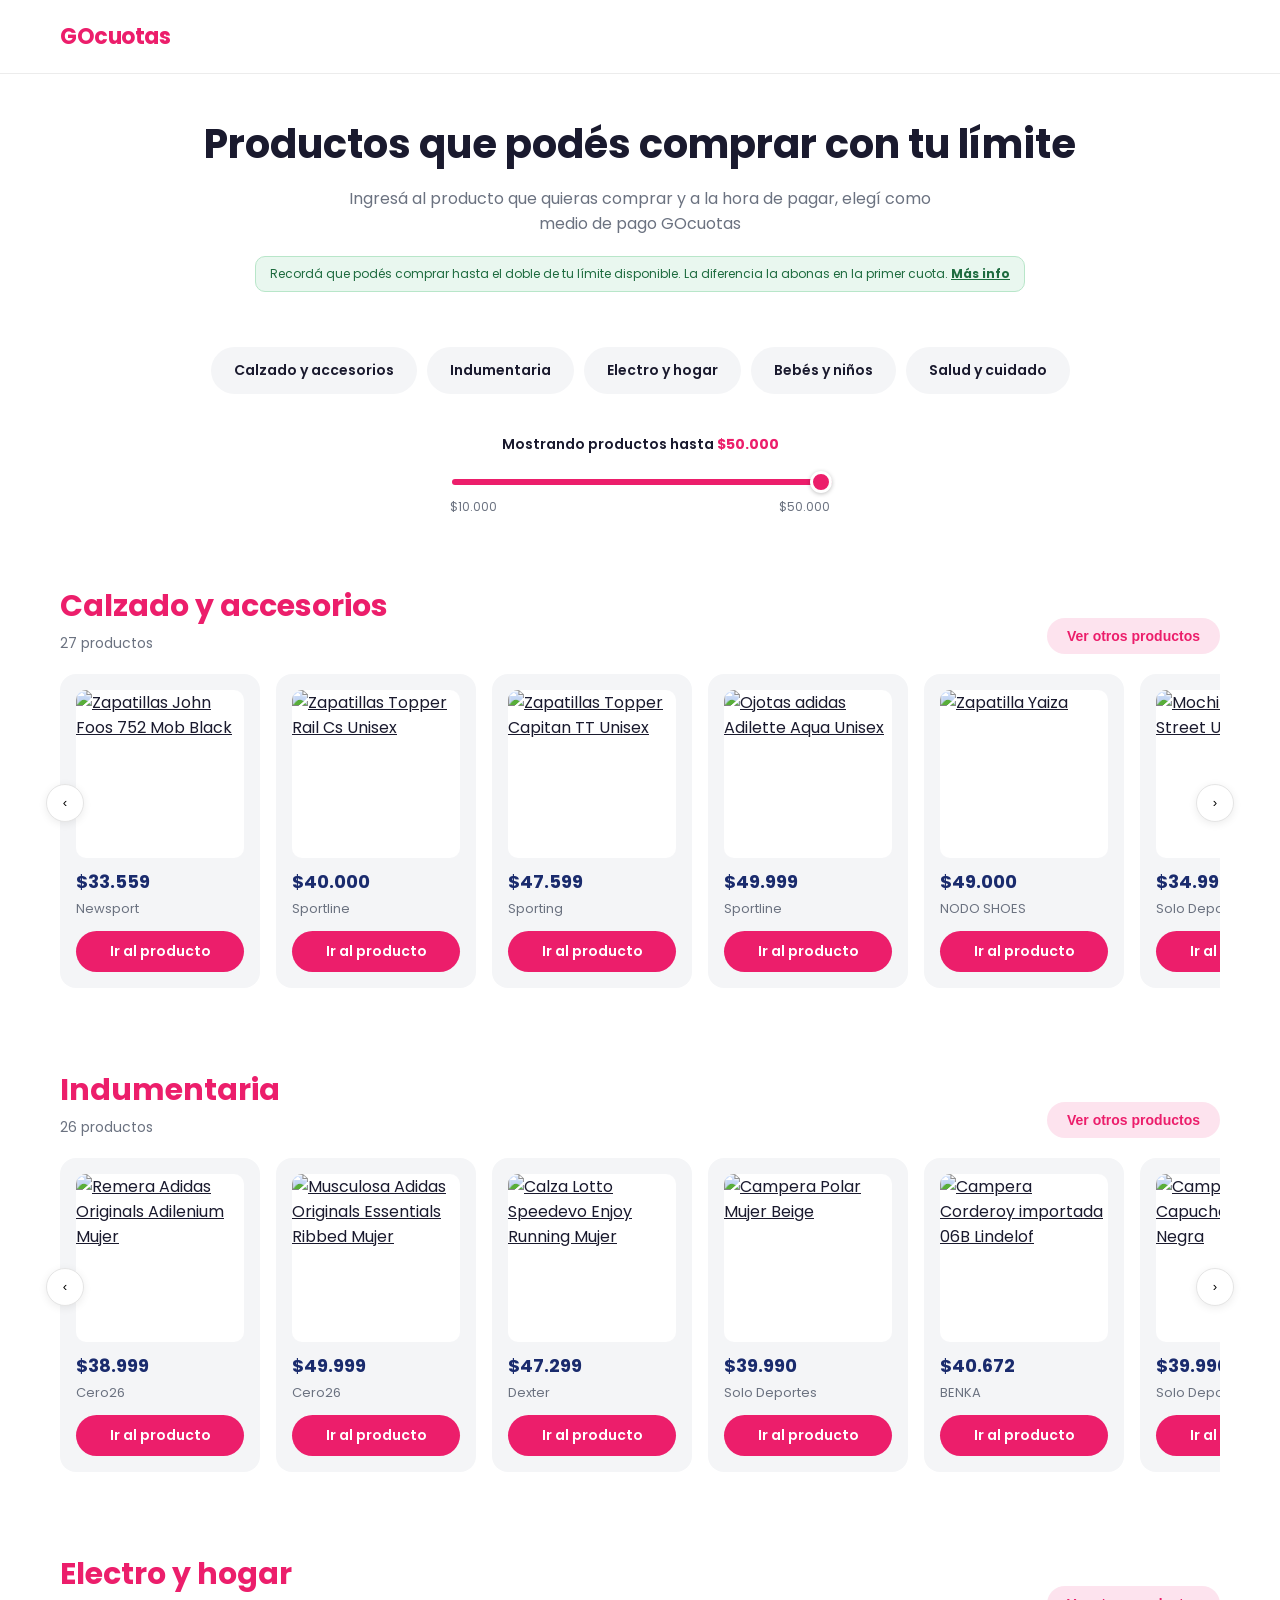
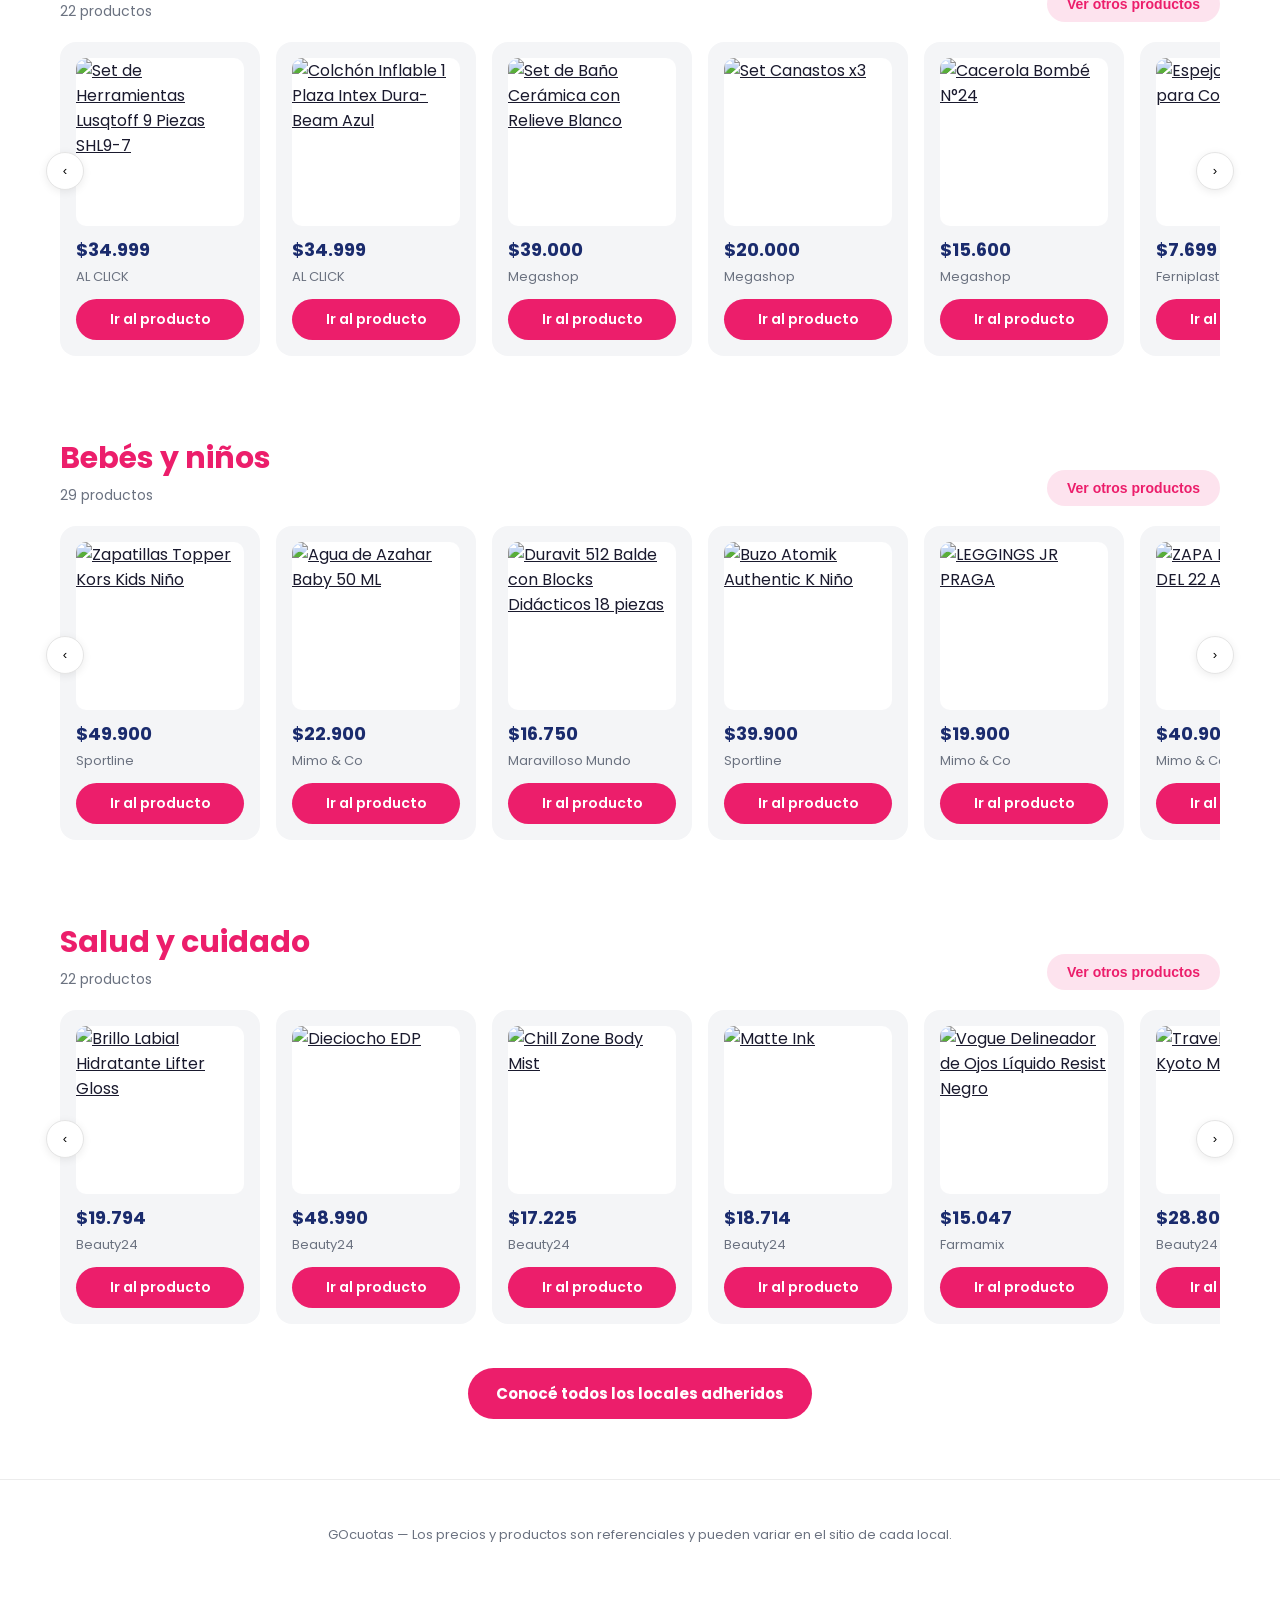
==== commit 4667894e: "Add files via upload" ====
--- a/index.html
+++ b/index.html
@@ -67,13 +67,141 @@
       <div class="category-section__head">
         <div>
           <h2 class="category-section__title">Calzado y accesorios</h2>
-          <p class="category-section__subtitle">25 productos</p>
+          <p class="category-section__subtitle">27 productos</p>
         </div>
         <button type="button" class="see-all-btn">Ver otros productos</button>
       </div>
       <div class="carousel">
         <button type="button" class="carousel__arrow carousel__arrow--prev" aria-label="Anterior">&#8249;</button>
         <div class="carousel__track">
+        <article class="product-card" data-price="33559">
+          <a class="product-card__image-wrap" href="https://www.newsport.com.ar/zapatillas-john-foos-752-mob-black-752mobblack/p?utm_source=gocuotas&amp;utm_medium=landing&amp;utm_campaign=catalogo-30-50k" target="_blank" rel="noopener sponsored" aria-label="Zapatillas John Foos 752 Mob Black">
+            <img src="https://newsport.vtexassets.com/arquivos/ids/18616399-800-auto?v=638424714554930000&amp;width=800&amp;height=auto&amp;aspect=true" alt="Zapatillas John Foos 752 Mob Black" loading="lazy">
+          </a>
+          <p class="product-card__price">$33.559</p>
+          <p class="product-card__store">Newsport</p>
+          <a class="product-card__cta" href="https://www.newsport.com.ar/zapatillas-john-foos-752-mob-black-752mobblack/p?utm_source=gocuotas&amp;utm_medium=landing&amp;utm_campaign=catalogo-30-50k" target="_blank" rel="noopener sponsored">Ir al producto</a>
+        </article>
+        <article class="product-card" data-price="40000">
+          <a class="product-card__image-wrap" href="https://www.sportline.com.ar/rail-cs-801025000025248/p?utm_source=gocuotas&amp;utm_medium=landing&amp;utm_campaign=catalogo-30-50k" target="_blank" rel="noopener sponsored" aria-label="Zapatillas Topper Rail Cs Unisex">
+            <img src="https://sportline.vtexassets.com/arquivos/ids/1929667-800-auto?v=639192323259670000&amp;width=800&amp;height=auto&amp;aspect=true" alt="Zapatillas Topper Rail Cs Unisex" loading="lazy">
+          </a>
+          <p class="product-card__price">$40.000</p>
+          <p class="product-card__store">Sportline</p>
+          <a class="product-card__cta" href="https://www.sportline.com.ar/rail-cs-801025000025248/p?utm_source=gocuotas&amp;utm_medium=landing&amp;utm_campaign=catalogo-30-50k" target="_blank" rel="noopener sponsored">Ir al producto</a>
+        </article>
+        <article class="product-card" data-price="47599">
+          <a class="product-card__image-wrap" href="https://www.sporting.com.ar/zapatillas-topper-capitan-tt-unisex-2243560-000/p?utm_source=gocuotas&amp;utm_medium=landing&amp;utm_campaign=catalogo-30-50k" target="_blank" rel="noopener sponsored" aria-label="Zapatillas Topper Capitan TT Unisex">
+            <img src="https://sporting.vtexassets.com/arquivos/ids/1038969-800-800?v=638403266412330000&amp;width=800&amp;height=800&amp;aspect=true" alt="Zapatillas Topper Capitan TT Unisex" loading="lazy">
+          </a>
+          <p class="product-card__price">$47.599</p>
+          <p class="product-card__store">Sporting</p>
+          <a class="product-card__cta" href="https://www.sporting.com.ar/zapatillas-topper-capitan-tt-unisex-2243560-000/p?utm_source=gocuotas&amp;utm_medium=landing&amp;utm_campaign=catalogo-30-50k" target="_blank" rel="noopener sponsored">Ir al producto</a>
+        </article>
+        <article class="product-card" data-price="49999">
+          <a class="product-card__image-wrap" href="https://www.sportline.com.ar/adilette-aqua-004041000hq2452/p?utm_source=gocuotas&amp;utm_medium=landing&amp;utm_campaign=catalogo-30-50k" target="_blank" rel="noopener sponsored" aria-label="Ojotas adidas Adilette Aqua Unisex">
+            <img src="https://sportline.vtexassets.com/arquivos/ids/1939697/004041000HQ2452_1.jpg.jpg?v=639196097264970000" alt="Ojotas adidas Adilette Aqua Unisex" loading="lazy">
+          </a>
+          <p class="product-card__price">$49.999</p>
+          <p class="product-card__store">Sportline</p>
+          <a class="product-card__cta" href="https://www.sportline.com.ar/adilette-aqua-004041000hq2452/p?utm_source=gocuotas&amp;utm_medium=landing&amp;utm_campaign=catalogo-30-50k" target="_blank" rel="noopener sponsored">Ir al producto</a>
+        </article>
+        <article class="product-card" data-price="49000">
+          <a class="product-card__image-wrap" href="https://nodoshoes.com.ar/productos/zapatilla-yaiza2/?utm_source=gocuotas&amp;utm_medium=landing&amp;utm_campaign=catalogo-30-50k" target="_blank" rel="noopener sponsored" aria-label="Zapatilla Yaiza">
+            <img src="https://acdn-us.mitiendanube.com/stores/260/037/products/40-313-12-3cc2e7ca195768a93f17564958644431-640-0.webp" alt="Zapatilla Yaiza" loading="lazy">
+          </a>
+          <p class="product-card__price">$49.000</p>
+          <p class="product-card__store">NODO SHOES</p>
+          <a class="product-card__cta" href="https://nodoshoes.com.ar/productos/zapatilla-yaiza2/?utm_source=gocuotas&amp;utm_medium=landing&amp;utm_campaign=catalogo-30-50k" target="_blank" rel="noopener sponsored">Ir al producto</a>
+        </article>
+        <article class="product-card" data-price="34999">
+          <a class="product-card__image-wrap" href="https://www.solodeportes.com.ar/mochila-topper-street-uva.html?utm_source=gocuotas&amp;utm_medium=landing&amp;utm_campaign=catalogo-30-50k" target="_blank" rel="noopener sponsored" aria-label="Mochila Topper Street Uva">
+            <img src="https://www-cdn.solodeportes.com.ar/media/catalog/product/m/o/mochila-topper-street-uva-800030173598001-1.jpg?width=525&amp;height=525&amp;store=solodeportes&amp;image-type=image" alt="Mochila Topper Street Uva" loading="lazy">
+          </a>
+          <p class="product-card__price">$34.999</p>
+          <p class="product-card__store">Solo Deportes</p>
+          <a class="product-card__cta" href="https://www.solodeportes.com.ar/mochila-topper-street-uva.html?utm_source=gocuotas&amp;utm_medium=landing&amp;utm_campaign=catalogo-30-50k" target="_blank" rel="noopener sponsored">Ir al producto</a>
+        </article>
+        <article class="product-card" data-price="43999">
+          <a class="product-card__image-wrap" href="https://www.sporting.com.ar/botines-umbro-mutant-tf-de-hombre-01fb00251616-000/p?utm_source=gocuotas&amp;utm_medium=landing&amp;utm_campaign=catalogo-30-50k" target="_blank" rel="noopener sponsored" aria-label="Botines Umbro Mutant TF De Hombre">
+            <img src="https://sporting.vtexassets.com/arquivos/ids/2678702-800-800?v=639141252463500000&amp;width=800&amp;height=800&amp;aspect=true" alt="Botines Umbro Mutant TF De Hombre" loading="lazy">
+          </a>
+          <p class="product-card__price">$43.999</p>
+          <p class="product-card__store">Sporting</p>
+          <a class="product-card__cta" href="https://www.sporting.com.ar/botines-umbro-mutant-tf-de-hombre-01fb00251616-000/p?utm_source=gocuotas&amp;utm_medium=landing&amp;utm_campaign=catalogo-30-50k" target="_blank" rel="noopener sponsored">Ir al producto</a>
+        </article>
+        <article class="product-card" data-price="31999">
+          <a class="product-card__image-wrap" href="https://www.solodeportes.com.ar/top-puma-de-entrenamiento-printed-racer-mujer-purpura.html?utm_source=gocuotas&amp;utm_medium=landing&amp;utm_campaign=catalogo-30-50k" target="_blank" rel="noopener sponsored" aria-label="Top Puma De Entrenamiento Printed Racer Mujer Purpura">
+            <img src="https://www-cdn.solodeportes.com.ar/media/catalog/product/t/o/top-puma-de-entrenamiento-printed-racer-mujer-purpura-641020947297003-1.jpg?width=525&amp;height=525&amp;store=solodeportes&amp;image-type=image" alt="Top Puma De Entrenamiento Printed Racer Mujer Purpura" loading="lazy">
+          </a>
+          <p class="product-card__price">$31.999</p>
+          <p class="product-card__store">Solo Deportes</p>
+          <a class="product-card__cta" href="https://www.solodeportes.com.ar/top-puma-de-entrenamiento-printed-racer-mujer-purpura.html?utm_source=gocuotas&amp;utm_medium=landing&amp;utm_campaign=catalogo-30-50k" target="_blank" rel="noopener sponsored">Ir al producto</a>
+        </article>
+        <article class="product-card" data-price="34999">
+          <a class="product-card__image-wrap" href="https://www.solodeportes.com.ar/gorra-tifox-performance-negra.html?utm_source=gocuotas&amp;utm_medium=landing&amp;utm_campaign=catalogo-30-50k" target="_blank" rel="noopener sponsored" aria-label="Gorra Tifox Performance Negra">
+            <img src="https://www-cdn.solodeportes.com.ar/media/catalog/product/g/o/gorra-tifox-performance-negra-2720400ch730c26-1.jpg?width=525&amp;height=525&amp;store=solodeportes&amp;image-type=image" alt="Gorra Tifox Performance Negra" loading="lazy">
+          </a>
+          <p class="product-card__price">$34.999</p>
+          <p class="product-card__store">Solo Deportes</p>
+          <a class="product-card__cta" href="https://www.solodeportes.com.ar/gorra-tifox-performance-negra.html?utm_source=gocuotas&amp;utm_medium=landing&amp;utm_campaign=catalogo-30-50k" target="_blank" rel="noopener sponsored">Ir al producto</a>
+        </article>
+        <article class="product-card" data-price="25000">
+          <a class="product-card__image-wrap" href="https://nodoshoes.com.ar/productos/zapatilla-nata1/?utm_source=gocuotas&amp;utm_medium=landing&amp;utm_campaign=catalogo-30-50k" target="_blank" rel="noopener sponsored" aria-label="Zapatilla Nata">
+            <img src="https://acdn-us.mitiendanube.com/stores/260/037/products/2f-nata-c624ef87b6888b624917301235066330-640-0.jpg" alt="Zapatilla Nata" loading="lazy">
+          </a>
+          <p class="product-card__price">$25.000</p>
+          <p class="product-card__store">NODO SHOES</p>
+          <a class="product-card__cta" href="https://nodoshoes.com.ar/productos/zapatilla-nata1/?utm_source=gocuotas&amp;utm_medium=landing&amp;utm_campaign=catalogo-30-50k" target="_blank" rel="noopener sponsored">Ir al producto</a>
+        </article>
+        <article class="product-card" data-price="22400">
+          <a class="product-card__image-wrap" href="https://www.solodeportes.com.ar/botinero-de-argentina-campeones-negro.html?utm_source=gocuotas&amp;utm_medium=landing&amp;utm_campaign=catalogo-30-50k" target="_blank" rel="noopener sponsored" aria-label="Botinero De Argentina Dribbling Campeones Negro">
+            <img src="https://www-cdn.solodeportes.com.ar/media/catalog/product/b/o/botinero-de-argentina-campeones-negro-24103008801001-1.jpg?width=525&amp;height=525&amp;store=solodeportes&amp;image-type=image" alt="Botinero De Argentina Dribbling Campeones Negro" loading="lazy">
+          </a>
+          <p class="product-card__price">$22.400</p>
+          <p class="product-card__store">Solo Deportes</p>
+          <a class="product-card__cta" href="https://www.solodeportes.com.ar/botinero-de-argentina-campeones-negro.html?utm_source=gocuotas&amp;utm_medium=landing&amp;utm_campaign=catalogo-30-50k" target="_blank" rel="noopener sponsored">Ir al producto</a>
+        </article>
+        <article class="product-card" data-price="39900">
+          <a class="product-card__image-wrap" href="https://www.topper.com.ar/zapatillas-tyler-ii-hi-025990/p?utm_source=gocuotas&amp;utm_medium=landing&amp;utm_campaign=catalogo-30-50k" target="_blank" rel="noopener sponsored" aria-label="ZAPATILLAS TYLER II HI">
+            <img src="https://topperarg.vtexassets.com/arquivos/ids/418760-100-auto?width=100&amp;height=auto&amp;aspect=true" alt="ZAPATILLAS TYLER II HI" loading="lazy">
+          </a>
+          <p class="product-card__price">$39.900</p>
+          <p class="product-card__store">Topper</p>
+          <a class="product-card__cta" href="https://www.topper.com.ar/zapatillas-tyler-ii-hi-025990/p?utm_source=gocuotas&amp;utm_medium=landing&amp;utm_campaign=catalogo-30-50k" target="_blank" rel="noopener sponsored">Ir al producto</a>
+        </article>
+        <article class="product-card" data-price="30000">
+          <a class="product-card__image-wrap" href="https://www.sportline.com.ar/hyde-ii-801015000026116/p?utm_source=gocuotas&amp;utm_medium=landing&amp;utm_campaign=catalogo-30-50k" target="_blank" rel="noopener sponsored" aria-label="Zapatillas Topper Hyde Ii Unisex">
+            <img src="https://sportline.vtexassets.com/arquivos/ids/1928000-800-auto?v=639192227838070000&amp;width=800&amp;height=auto&amp;aspect=true" alt="Zapatillas Topper Hyde Ii Unisex" loading="lazy">
+          </a>
+          <p class="product-card__price">$30.000</p>
+          <p class="product-card__store">Sportline</p>
+          <a class="product-card__cta" href="https://www.sportline.com.ar/hyde-ii-801015000026116/p?utm_source=gocuotas&amp;utm_medium=landing&amp;utm_campaign=catalogo-30-50k" target="_blank" rel="noopener sponsored">Ir al producto</a>
+        </article>
+        <article class="product-card" data-price="37399">
+          <a class="product-card__image-wrap" href="https://www.sporting.com.ar/botines-umbro-heatmap-tf-de-hombre-01fb00329723-000/p?utm_source=gocuotas&amp;utm_medium=landing&amp;utm_campaign=catalogo-30-50k" target="_blank" rel="noopener sponsored" aria-label="Botines Umbro Heatmap TF De Hombre">
+            <img src="https://sporting.vtexassets.com/arquivos/ids/2679617-800-800?v=639141949476530000&amp;width=800&amp;height=800&amp;aspect=true" alt="Botines Umbro Heatmap TF De Hombre" loading="lazy">
+          </a>
+          <p class="product-card__price">$37.399</p>
+          <p class="product-card__store">Sporting</p>
+          <a class="product-card__cta" href="https://www.sporting.com.ar/botines-umbro-heatmap-tf-de-hombre-01fb00329723-000/p?utm_source=gocuotas&amp;utm_medium=landing&amp;utm_campaign=catalogo-30-50k" target="_blank" rel="noopener sponsored">Ir al producto</a>
+        </article>
+        <article class="product-card" data-price="39900">
+          <a class="product-card__image-wrap" href="https://www.topper.com.ar/zapatillas-stance-3-052368/p?utm_source=gocuotas&amp;utm_medium=landing&amp;utm_campaign=catalogo-30-50k" target="_blank" rel="noopener sponsored" aria-label="ZAPATILLAS STANCE 3">
+            <img src="https://topperarg.vtexassets.com/arquivos/ids/434828-100-auto?width=100&amp;height=auto&amp;aspect=true" alt="ZAPATILLAS STANCE 3" loading="lazy">
+          </a>
+          <p class="product-card__price">$39.900</p>
+          <p class="product-card__store">Topper</p>
+          <a class="product-card__cta" href="https://www.topper.com.ar/zapatillas-stance-3-052368/p?utm_source=gocuotas&amp;utm_medium=landing&amp;utm_campaign=catalogo-30-50k" target="_blank" rel="noopener sponsored">Ir al producto</a>
+        </article>
+        <article class="product-card" data-price="49999">
+          <a class="product-card__image-wrap" href="https://www.47street.com.ar/39i2083891-zapatilla-zephyr/p?utm_source=gocuotas&amp;utm_medium=landing&amp;utm_campaign=catalogo-30-50k" target="_blank" rel="noopener sponsored" aria-label="Zapatilla Zephyr">
+            <img src="https://street47.vtexassets.com/arquivos/ids/276491/zapatillas-zephyr-negro--4-.jpg?v=639002872483230000" alt="Zapatilla Zephyr" loading="lazy">
+          </a>
+          <p class="product-card__price">$49.999</p>
+          <p class="product-card__store">47 Street</p>
+          <a class="product-card__cta" href="https://www.47street.com.ar/39i2083891-zapatilla-zephyr/p?utm_source=gocuotas&amp;utm_medium=landing&amp;utm_campaign=catalogo-30-50k" target="_blank" rel="noopener sponsored">Ir al producto</a>
+        </article>
         <article class="product-card" data-price="40000">
           <a class="product-card__image-wrap" href="https://www.sportline.com.ar/vr-speed-801020000027331/p?utm_source=gocuotas&amp;utm_medium=landing&amp;utm_campaign=catalogo-30-50k" target="_blank" rel="noopener sponsored" aria-label="Zapatillas Topper Vr Speed Unisex">
             <img src="https://sportline.vtexassets.com/arquivos/ids/1468095/801020000027331_1.jpg?v=638731676479470000" alt="Zapatillas Topper Vr Speed Unisex" loading="lazy">
@@ -82,61 +210,69 @@
           <p class="product-card__store">Sportline</p>
           <a class="product-card__cta" href="https://www.sportline.com.ar/vr-speed-801020000027331/p?utm_source=gocuotas&amp;utm_medium=landing&amp;utm_campaign=catalogo-30-50k" target="_blank" rel="noopener sponsored">Ir al producto</a>
         </article>
-        <article class="product-card" data-price="43999">
-          <a class="product-card__image-wrap" href="https://www.sporting.com.ar/botines-umbro-mutant-tf-de-hombre-01fb00251616-000/p?utm_source=gocuotas&amp;utm_medium=landing&amp;utm_campaign=catalogo-30-50k" target="_blank" rel="noopener sponsored" aria-label="Botines Umbro Mutant TF De Hombre">
-            <img src="https://sporting.vtexassets.com/arquivos/ids/2678702-800-800?v=639141252463500000&amp;width=800&amp;height=800&amp;aspect=true" alt="Botines Umbro Mutant TF De Hombre" loading="lazy">
-          </a>
-          <p class="product-card__price">$43.999</p>
-          <p class="product-card__store">Sporting</p>
-          <a class="product-card__cta" href="https://www.sporting.com.ar/botines-umbro-mutant-tf-de-hombre-01fb00251616-000/p?utm_source=gocuotas&amp;utm_medium=landing&amp;utm_campaign=catalogo-30-50k" target="_blank" rel="noopener sponsored">Ir al producto</a>
-        </article>
-        <article class="product-card" data-price="49000">
-          <a class="product-card__image-wrap" href="https://nodoshoes.com.ar/productos/zapatilla-yaiza2/?utm_source=gocuotas&amp;utm_medium=landing&amp;utm_campaign=catalogo-30-50k" target="_blank" rel="noopener sponsored" aria-label="Zapatilla Yaiza">
-            <img src="https://acdn-us.mitiendanube.com/stores/260/037/products/40-313-12-3cc2e7ca195768a93f17564958644431-640-0.webp" alt="Zapatilla Yaiza" loading="lazy">
-          </a>
-          <p class="product-card__price">$49.000</p>
-          <p class="product-card__store">NODO SHOES</p>
-          <a class="product-card__cta" href="https://nodoshoes.com.ar/productos/zapatilla-yaiza2/?utm_source=gocuotas&amp;utm_medium=landing&amp;utm_campaign=catalogo-30-50k" target="_blank" rel="noopener sponsored">Ir al producto</a>
+        <article class="product-card" data-price="28900">
+          <a class="product-card__image-wrap" href="https://www.rossettideportes.com/zapatillas-urbanas-unisex-topper-profesional-c-mix-t-28417-721/p?utm_source=gocuotas&amp;utm_medium=landing&amp;utm_campaign=catalogo-30-50k" target="_blank" rel="noopener sponsored" aria-label="Zapatillas Urbanas Unisex Topper Profesional C-Mix">
+            <img src="https://rossettiar.vtexassets.com/arquivos/ids/16310352-800-auto?v=639125625211300000&amp;width=800&amp;height=auto&amp;aspect=true" alt="Zapatillas Urbanas Unisex Topper Profesional C-Mix" loading="lazy">
+          </a>
+          <p class="product-card__price">$28.900</p>
+          <p class="product-card__store">Rossetti</p>
+          <a class="product-card__cta" href="https://www.rossettideportes.com/zapatillas-urbanas-unisex-topper-profesional-c-mix-t-28417-721/p?utm_source=gocuotas&amp;utm_medium=landing&amp;utm_campaign=catalogo-30-50k" target="_blank" rel="noopener sponsored">Ir al producto</a>
+        </article>
+        <article class="product-card" data-price="41900">
+          <a class="product-card__image-wrap" href="https://www.xlshop.com.ar/accesorios-xv6wli04b2501-sasha-fichero-c-bche-y-dob-cie/p?utm_source=gocuotas&amp;utm_medium=landing&amp;utm_campaign=catalogo-30-50k" target="_blank" rel="noopener sponsored" aria-label="Sasha Fichero">
+            <img src="https://xlshop.vtexassets.com/arquivos/ids/247196-800-auto?v=639155932085700000&amp;width=800&amp;height=auto&amp;aspect=true" alt="Sasha Fichero" loading="lazy">
+          </a>
+          <p class="product-card__price">$41.900</p>
+          <p class="product-card__store">XL Extra Large</p>
+          <a class="product-card__cta" href="https://www.xlshop.com.ar/accesorios-xv6wli04b2501-sasha-fichero-c-bche-y-dob-cie/p?utm_source=gocuotas&amp;utm_medium=landing&amp;utm_campaign=catalogo-30-50k" target="_blank" rel="noopener sponsored">Ir al producto</a>
+        </article>
+        <article class="product-card" data-price="45000">
+          <a class="product-card__image-wrap" href="https://www.sportline.com.ar/costa-slate-801020000026503/p?utm_source=gocuotas&amp;utm_medium=landing&amp;utm_campaign=catalogo-30-50k" target="_blank" rel="noopener sponsored" aria-label="Zapatillas Topper Costa Slate Hombre">
+            <img src="https://sportline.vtexassets.com/arquivos/ids/1514162-800-auto?v=638775321497130000&amp;width=800&amp;height=auto&amp;aspect=true" alt="Zapatillas Topper Costa Slate Hombre" loading="lazy">
+          </a>
+          <p class="product-card__price">$45.000</p>
+          <p class="product-card__store">Sportline</p>
+          <a class="product-card__cta" href="https://www.sportline.com.ar/costa-slate-801020000026503/p?utm_source=gocuotas&amp;utm_medium=landing&amp;utm_campaign=catalogo-30-50k" target="_blank" rel="noopener sponsored">Ir al producto</a>
+        </article>
+        <article class="product-card" data-price="49900">
+          <a class="product-card__image-wrap" href="https://www.sportline.com.ar/vectiv-lavanda-0140200013828e9/p?utm_source=gocuotas&amp;utm_medium=landing&amp;utm_campaign=catalogo-30-50k" target="_blank" rel="noopener sponsored" aria-label="Zapatillas Atomik Vectiv Lavanda Mujer">
+            <img src="https://sportline.vtexassets.com/arquivos/ids/1643058/0140200013828E9_1.jpg?v=638902307658370000" alt="Zapatillas Atomik Vectiv Lavanda Mujer" loading="lazy">
+          </a>
+          <p class="product-card__price">$49.900</p>
+          <p class="product-card__store">Sportline</p>
+          <a class="product-card__cta" href="https://www.sportline.com.ar/vectiv-lavanda-0140200013828e9/p?utm_source=gocuotas&amp;utm_medium=landing&amp;utm_campaign=catalogo-30-50k" target="_blank" rel="noopener sponsored">Ir al producto</a>
+        </article>
+        <article class="product-card" data-price="29999">
+          <a class="product-card__image-wrap" href="https://www.rossettideportes.com/zapatilla-urbanas-hombre-topper-nova-low-t-83300-718/p?utm_source=gocuotas&amp;utm_medium=landing&amp;utm_campaign=catalogo-30-50k" target="_blank" rel="noopener sponsored" aria-label="Zapatilla Urbanas Hombre Topper Nova Low">
+            <img src="https://rossettiar.vtexassets.com/arquivos/ids/16366594-800-auto?v=639126380948130000&amp;width=800&amp;height=auto&amp;aspect=true" alt="Zapatilla Urbanas Hombre Topper Nova Low" loading="lazy">
+          </a>
+          <p class="product-card__price">$29.999</p>
+          <p class="product-card__store">Rossetti</p>
+          <a class="product-card__cta" href="https://www.rossettideportes.com/zapatilla-urbanas-hombre-topper-nova-low-t-83300-718/p?utm_source=gocuotas&amp;utm_medium=landing&amp;utm_campaign=catalogo-30-50k" target="_blank" rel="noopener sponsored">Ir al producto</a>
+        </article>
+        <article class="product-card" data-price="17148">
+          <a class="product-card__image-wrap" href="https://tienda.jaguarshoes.com.ar/productos/zapatillas-jaguar-oficial-urbana-art-740-34-al-44-hombre-y-mujer/?utm_source=gocuotas&amp;utm_medium=landing&amp;utm_campaign=catalogo-30-50k" target="_blank" rel="noopener sponsored" aria-label="Zapatillas Jaguar Oficial Urbana Art. #740 34 al 44 Hombre y Mujer">
+            <img src="https://acdn-us.mitiendanube.com/stores/005/925/983/products/740_negro-t01-39d49fdda34aaf351517515619234737-640-0.webp" alt="Zapatillas Jaguar Oficial Urbana Art. #740 34 al 44 Hombre y Mujer" loading="lazy">
+          </a>
+          <p class="product-card__price">$17.148</p>
+          <p class="product-card__store">Jaguar</p>
+          <a class="product-card__cta" href="https://tienda.jaguarshoes.com.ar/productos/zapatillas-jaguar-oficial-urbana-art-740-34-al-44-hombre-y-mujer/?utm_source=gocuotas&amp;utm_medium=landing&amp;utm_campaign=catalogo-30-50k" target="_blank" rel="noopener sponsored">Ir al producto</a>
         </article>
         <article class="product-card" data-price="40000">
-          <a class="product-card__image-wrap" href="https://www.sportline.com.ar/rail-cs-801025000025248/p?utm_source=gocuotas&amp;utm_medium=landing&amp;utm_campaign=catalogo-30-50k" target="_blank" rel="noopener sponsored" aria-label="Zapatillas Topper Rail Cs Unisex">
-            <img src="https://sportline.vtexassets.com/arquivos/ids/1929667-800-auto?v=639192323259670000&amp;width=800&amp;height=auto&amp;aspect=true" alt="Zapatillas Topper Rail Cs Unisex" loading="lazy">
+          <a class="product-card__image-wrap" href="https://www.sportline.com.ar/vr-speed-2-801020000030614/p?utm_source=gocuotas&amp;utm_medium=landing&amp;utm_campaign=catalogo-30-50k" target="_blank" rel="noopener sponsored" aria-label="Zapatillas Topper Vr Speed 2 Mujer">
+            <img src="https://sportline.vtexassets.com/arquivos/ids/1468260/801020000030614_1.jpg?v=638731680420370000" alt="Zapatillas Topper Vr Speed 2 Mujer" loading="lazy">
           </a>
           <p class="product-card__price">$40.000</p>
           <p class="product-card__store">Sportline</p>
-          <a class="product-card__cta" href="https://www.sportline.com.ar/rail-cs-801025000025248/p?utm_source=gocuotas&amp;utm_medium=landing&amp;utm_campaign=catalogo-30-50k" target="_blank" rel="noopener sponsored">Ir al producto</a>
-        </article>
-        <article class="product-card" data-price="22400">
-          <a class="product-card__image-wrap" href="https://www.solodeportes.com.ar/botinero-de-argentina-campeones-negro.html?utm_source=gocuotas&amp;utm_medium=landing&amp;utm_campaign=catalogo-30-50k" target="_blank" rel="noopener sponsored" aria-label="Botinero De Argentina Dribbling Campeones Negro">
-            <img src="https://www-cdn.solodeportes.com.ar/media/catalog/product/b/o/botinero-de-argentina-campeones-negro-24103008801001-1.jpg?width=525&amp;height=525&amp;store=solodeportes&amp;image-type=image" alt="Botinero De Argentina Dribbling Campeones Negro" loading="lazy">
-          </a>
-          <p class="product-card__price">$22.400</p>
-          <p class="product-card__store">Solo Deportes</p>
-          <a class="product-card__cta" href="https://www.solodeportes.com.ar/botinero-de-argentina-campeones-negro.html?utm_source=gocuotas&amp;utm_medium=landing&amp;utm_campaign=catalogo-30-50k" target="_blank" rel="noopener sponsored">Ir al producto</a>
-        </article>
-        <article class="product-card" data-price="34999">
-          <a class="product-card__image-wrap" href="https://www.solodeportes.com.ar/gorra-tifox-performance-negra.html?utm_source=gocuotas&amp;utm_medium=landing&amp;utm_campaign=catalogo-30-50k" target="_blank" rel="noopener sponsored" aria-label="Gorra Tifox Performance Negra">
-            <img src="https://www-cdn.solodeportes.com.ar/media/catalog/product/g/o/gorra-tifox-performance-negra-2720400ch730c26-1.jpg?width=525&amp;height=525&amp;store=solodeportes&amp;image-type=image" alt="Gorra Tifox Performance Negra" loading="lazy">
-          </a>
-          <p class="product-card__price">$34.999</p>
-          <p class="product-card__store">Solo Deportes</p>
-          <a class="product-card__cta" href="https://www.solodeportes.com.ar/gorra-tifox-performance-negra.html?utm_source=gocuotas&amp;utm_medium=landing&amp;utm_campaign=catalogo-30-50k" target="_blank" rel="noopener sponsored">Ir al producto</a>
-        </article>
-        <article class="product-card" data-price="31999">
-          <a class="product-card__image-wrap" href="https://www.solodeportes.com.ar/top-puma-de-entrenamiento-printed-racer-mujer-purpura.html?utm_source=gocuotas&amp;utm_medium=landing&amp;utm_campaign=catalogo-30-50k" target="_blank" rel="noopener sponsored" aria-label="Top Puma De Entrenamiento Printed Racer Mujer Purpura">
-            <img src="https://www-cdn.solodeportes.com.ar/media/catalog/product/t/o/top-puma-de-entrenamiento-printed-racer-mujer-purpura-641020947297003-1.jpg?width=525&amp;height=525&amp;store=solodeportes&amp;image-type=image" alt="Top Puma De Entrenamiento Printed Racer Mujer Purpura" loading="lazy">
-          </a>
-          <p class="product-card__price">$31.999</p>
-          <p class="product-card__store">Solo Deportes</p>
-          <a class="product-card__cta" href="https://www.solodeportes.com.ar/top-puma-de-entrenamiento-printed-racer-mujer-purpura.html?utm_source=gocuotas&amp;utm_medium=landing&amp;utm_campaign=catalogo-30-50k" target="_blank" rel="noopener sponsored">Ir al producto</a>
-        </article>
-        <article class="product-card" data-price="30000">
-          <a class="product-card__image-wrap" href="https://www.sportline.com.ar/hyde-ii-801015000026116/p?utm_source=gocuotas&amp;utm_medium=landing&amp;utm_campaign=catalogo-30-50k" target="_blank" rel="noopener sponsored" aria-label="Zapatillas Topper Hyde Ii Unisex">
-            <img src="https://sportline.vtexassets.com/arquivos/ids/1928000-800-auto?v=639192227838070000&amp;width=800&amp;height=auto&amp;aspect=true" alt="Zapatillas Topper Hyde Ii Unisex" loading="lazy">
-          </a>
-          <p class="product-card__price">$30.000</p>
-          <p class="product-card__store">Sportline</p>
-          <a class="product-card__cta" href="https://www.sportline.com.ar/hyde-ii-801015000026116/p?utm_source=gocuotas&amp;utm_medium=landing&amp;utm_campaign=catalogo-30-50k" target="_blank" rel="noopener sponsored">Ir al producto</a>
+          <a class="product-card__cta" href="https://www.sportline.com.ar/vr-speed-2-801020000030614/p?utm_source=gocuotas&amp;utm_medium=landing&amp;utm_campaign=catalogo-30-50k" target="_blank" rel="noopener sponsored">Ir al producto</a>
+        </article>
+        <article class="product-card" data-price="21630">
+          <a class="product-card__image-wrap" href="https://www.rossettideportes.com/zapatillas-urbanas-topper-rail-quimera-denim-t-29277-716/p?utm_source=gocuotas&amp;utm_medium=landing&amp;utm_campaign=catalogo-30-50k" target="_blank" rel="noopener sponsored" aria-label="Zapatillas Urbanas Topper Rail Quimera Denim">
+            <img src="https://rossettiar.vtexassets.com/arquivos/ids/199780-800-auto?v=638013733450800000&amp;width=800&amp;height=auto&amp;aspect=true" alt="Zapatillas Urbanas Topper Rail Quimera Denim" loading="lazy">
+          </a>
+          <p class="product-card__price">$21.630</p>
+          <p class="product-card__store">Rossetti</p>
+          <a class="product-card__cta" href="https://www.rossettideportes.com/zapatillas-urbanas-topper-rail-quimera-denim-t-29277-716/p?utm_source=gocuotas&amp;utm_medium=landing&amp;utm_campaign=catalogo-30-50k" target="_blank" rel="noopener sponsored">Ir al producto</a>
         </article>
         <article class="product-card" data-price="40000">
           <a class="product-card__image-wrap" href="https://www.lareynadelazapatilla.com.ar/productos/giovanna-gi09-botas-urbanas-de-lluvia-cana-media-gi09/?utm_source=gocuotas&amp;utm_medium=landing&amp;utm_campaign=catalogo-30-50k" target="_blank" rel="noopener sponsored" aria-label="Giovanna GI09 | Botas urbanas de lluvia caña media">
@@ -145,126 +281,6 @@
           <p class="product-card__price">$40.000</p>
           <p class="product-card__store">La Reyna de las Zapatilla</p>
           <a class="product-card__cta" href="https://www.lareynadelazapatilla.com.ar/productos/giovanna-gi09-botas-urbanas-de-lluvia-cana-media-gi09/?utm_source=gocuotas&amp;utm_medium=landing&amp;utm_campaign=catalogo-30-50k" target="_blank" rel="noopener sponsored">Ir al producto</a>
-        </article>
-        <article class="product-card" data-price="39900">
-          <a class="product-card__image-wrap" href="https://www.topper.com.ar/zapatillas-tyler-ii-hi-025990/p?utm_source=gocuotas&amp;utm_medium=landing&amp;utm_campaign=catalogo-30-50k" target="_blank" rel="noopener sponsored" aria-label="ZAPATILLAS TYLER II HI">
-            <img src="https://topperarg.vtexassets.com/arquivos/ids/418760-100-auto?width=100&amp;height=auto&amp;aspect=true" alt="ZAPATILLAS TYLER II HI" loading="lazy">
-          </a>
-          <p class="product-card__price">$39.900</p>
-          <p class="product-card__store">Topper</p>
-          <a class="product-card__cta" href="https://www.topper.com.ar/zapatillas-tyler-ii-hi-025990/p?utm_source=gocuotas&amp;utm_medium=landing&amp;utm_campaign=catalogo-30-50k" target="_blank" rel="noopener sponsored">Ir al producto</a>
-        </article>
-        <article class="product-card" data-price="47599">
-          <a class="product-card__image-wrap" href="https://www.sporting.com.ar/zapatillas-topper-capitan-tt-unisex-2243560-000/p?utm_source=gocuotas&amp;utm_medium=landing&amp;utm_campaign=catalogo-30-50k" target="_blank" rel="noopener sponsored" aria-label="Zapatillas Topper Capitan TT Unisex">
-            <img src="https://sporting.vtexassets.com/arquivos/ids/1038969-800-800?v=638403266412330000&amp;width=800&amp;height=800&amp;aspect=true" alt="Zapatillas Topper Capitan TT Unisex" loading="lazy">
-          </a>
-          <p class="product-card__price">$47.599</p>
-          <p class="product-card__store">Sporting</p>
-          <a class="product-card__cta" href="https://www.sporting.com.ar/zapatillas-topper-capitan-tt-unisex-2243560-000/p?utm_source=gocuotas&amp;utm_medium=landing&amp;utm_campaign=catalogo-30-50k" target="_blank" rel="noopener sponsored">Ir al producto</a>
-        </article>
-        <article class="product-card" data-price="37399">
-          <a class="product-card__image-wrap" href="https://www.sporting.com.ar/botines-umbro-heatmap-tf-de-hombre-01fb00329723-000/p?utm_source=gocuotas&amp;utm_medium=landing&amp;utm_campaign=catalogo-30-50k" target="_blank" rel="noopener sponsored" aria-label="Botines Umbro Heatmap TF De Hombre">
-            <img src="https://sporting.vtexassets.com/arquivos/ids/2679617-800-800?v=639141949476530000&amp;width=800&amp;height=800&amp;aspect=true" alt="Botines Umbro Heatmap TF De Hombre" loading="lazy">
-          </a>
-          <p class="product-card__price">$37.399</p>
-          <p class="product-card__store">Sporting</p>
-          <a class="product-card__cta" href="https://www.sporting.com.ar/botines-umbro-heatmap-tf-de-hombre-01fb00329723-000/p?utm_source=gocuotas&amp;utm_medium=landing&amp;utm_campaign=catalogo-30-50k" target="_blank" rel="noopener sponsored">Ir al producto</a>
-        </article>
-        <article class="product-card" data-price="39900">
-          <a class="product-card__image-wrap" href="https://www.topper.com.ar/zapatillas-stance-3-052368/p?utm_source=gocuotas&amp;utm_medium=landing&amp;utm_campaign=catalogo-30-50k" target="_blank" rel="noopener sponsored" aria-label="ZAPATILLAS STANCE 3">
-            <img src="https://topperarg.vtexassets.com/arquivos/ids/434828-100-auto?width=100&amp;height=auto&amp;aspect=true" alt="ZAPATILLAS STANCE 3" loading="lazy">
-          </a>
-          <p class="product-card__price">$39.900</p>
-          <p class="product-card__store">Topper</p>
-          <a class="product-card__cta" href="https://www.topper.com.ar/zapatillas-stance-3-052368/p?utm_source=gocuotas&amp;utm_medium=landing&amp;utm_campaign=catalogo-30-50k" target="_blank" rel="noopener sponsored">Ir al producto</a>
-        </article>
-        <article class="product-card" data-price="28900">
-          <a class="product-card__image-wrap" href="https://www.rossettideportes.com/zapatillas-urbanas-unisex-topper-profesional-c-mix-t-28417-721/p?utm_source=gocuotas&amp;utm_medium=landing&amp;utm_campaign=catalogo-30-50k" target="_blank" rel="noopener sponsored" aria-label="Zapatillas Urbanas Unisex Topper Profesional C-Mix">
-            <img src="https://rossettiar.vtexassets.com/arquivos/ids/16310352-800-auto?v=639125625211300000&amp;width=800&amp;height=auto&amp;aspect=true" alt="Zapatillas Urbanas Unisex Topper Profesional C-Mix" loading="lazy">
-          </a>
-          <p class="product-card__price">$28.900</p>
-          <p class="product-card__store">Rossetti</p>
-          <a class="product-card__cta" href="https://www.rossettideportes.com/zapatillas-urbanas-unisex-topper-profesional-c-mix-t-28417-721/p?utm_source=gocuotas&amp;utm_medium=landing&amp;utm_campaign=catalogo-30-50k" target="_blank" rel="noopener sponsored">Ir al producto</a>
-        </article>
-        <article class="product-card" data-price="49999">
-          <a class="product-card__image-wrap" href="https://www.sportline.com.ar/adilette-aqua-004041000hq2452/p?utm_source=gocuotas&amp;utm_medium=landing&amp;utm_campaign=catalogo-30-50k" target="_blank" rel="noopener sponsored" aria-label="Ojotas adidas Adilette Aqua Unisex">
-            <img src="https://sportline.vtexassets.com/arquivos/ids/1939697/004041000HQ2452_1.jpg.jpg?v=639196097264970000" alt="Ojotas adidas Adilette Aqua Unisex" loading="lazy">
-          </a>
-          <p class="product-card__price">$49.999</p>
-          <p class="product-card__store">Sportline</p>
-          <a class="product-card__cta" href="https://www.sportline.com.ar/adilette-aqua-004041000hq2452/p?utm_source=gocuotas&amp;utm_medium=landing&amp;utm_campaign=catalogo-30-50k" target="_blank" rel="noopener sponsored">Ir al producto</a>
-        </article>
-        <article class="product-card" data-price="29999">
-          <a class="product-card__image-wrap" href="https://www.rossettideportes.com/zapatilla-urbanas-hombre-topper-nova-low-t-83300-718/p?utm_source=gocuotas&amp;utm_medium=landing&amp;utm_campaign=catalogo-30-50k" target="_blank" rel="noopener sponsored" aria-label="Zapatilla Urbanas Hombre Topper Nova Low">
-            <img src="https://rossettiar.vtexassets.com/arquivos/ids/16366594-800-auto?v=639126380948130000&amp;width=800&amp;height=auto&amp;aspect=true" alt="Zapatilla Urbanas Hombre Topper Nova Low" loading="lazy">
-          </a>
-          <p class="product-card__price">$29.999</p>
-          <p class="product-card__store">Rossetti</p>
-          <a class="product-card__cta" href="https://www.rossettideportes.com/zapatilla-urbanas-hombre-topper-nova-low-t-83300-718/p?utm_source=gocuotas&amp;utm_medium=landing&amp;utm_campaign=catalogo-30-50k" target="_blank" rel="noopener sponsored">Ir al producto</a>
-        </article>
-        <article class="product-card" data-price="34999">
-          <a class="product-card__image-wrap" href="https://www.solodeportes.com.ar/mochila-topper-street-uva.html?utm_source=gocuotas&amp;utm_medium=landing&amp;utm_campaign=catalogo-30-50k" target="_blank" rel="noopener sponsored" aria-label="Mochila Topper Street Uva">
-            <img src="https://www-cdn.solodeportes.com.ar/media/catalog/product/m/o/mochila-topper-street-uva-800030173598001-1.jpg?width=525&amp;height=525&amp;store=solodeportes&amp;image-type=image" alt="Mochila Topper Street Uva" loading="lazy">
-          </a>
-          <p class="product-card__price">$34.999</p>
-          <p class="product-card__store">Solo Deportes</p>
-          <a class="product-card__cta" href="https://www.solodeportes.com.ar/mochila-topper-street-uva.html?utm_source=gocuotas&amp;utm_medium=landing&amp;utm_campaign=catalogo-30-50k" target="_blank" rel="noopener sponsored">Ir al producto</a>
-        </article>
-        <article class="product-card" data-price="45000">
-          <a class="product-card__image-wrap" href="https://www.sportline.com.ar/costa-slate-801020000026503/p?utm_source=gocuotas&amp;utm_medium=landing&amp;utm_campaign=catalogo-30-50k" target="_blank" rel="noopener sponsored" aria-label="Zapatillas Topper Costa Slate Hombre">
-            <img src="https://sportline.vtexassets.com/arquivos/ids/1514162-800-auto?v=638775321497130000&amp;width=800&amp;height=auto&amp;aspect=true" alt="Zapatillas Topper Costa Slate Hombre" loading="lazy">
-          </a>
-          <p class="product-card__price">$45.000</p>
-          <p class="product-card__store">Sportline</p>
-          <a class="product-card__cta" href="https://www.sportline.com.ar/costa-slate-801020000026503/p?utm_source=gocuotas&amp;utm_medium=landing&amp;utm_campaign=catalogo-30-50k" target="_blank" rel="noopener sponsored">Ir al producto</a>
-        </article>
-        <article class="product-card" data-price="49900">
-          <a class="product-card__image-wrap" href="https://www.sportline.com.ar/vectiv-lavanda-0140200013828e9/p?utm_source=gocuotas&amp;utm_medium=landing&amp;utm_campaign=catalogo-30-50k" target="_blank" rel="noopener sponsored" aria-label="Zapatillas Atomik Vectiv Lavanda Mujer">
-            <img src="https://sportline.vtexassets.com/arquivos/ids/1643058/0140200013828E9_1.jpg?v=638902307658370000" alt="Zapatillas Atomik Vectiv Lavanda Mujer" loading="lazy">
-          </a>
-          <p class="product-card__price">$49.900</p>
-          <p class="product-card__store">Sportline</p>
-          <a class="product-card__cta" href="https://www.sportline.com.ar/vectiv-lavanda-0140200013828e9/p?utm_source=gocuotas&amp;utm_medium=landing&amp;utm_campaign=catalogo-30-50k" target="_blank" rel="noopener sponsored">Ir al producto</a>
-        </article>
-        <article class="product-card" data-price="21630">
-          <a class="product-card__image-wrap" href="https://www.rossettideportes.com/zapatillas-urbanas-topper-rail-quimera-denim-t-29277-716/p?utm_source=gocuotas&amp;utm_medium=landing&amp;utm_campaign=catalogo-30-50k" target="_blank" rel="noopener sponsored" aria-label="Zapatillas Urbanas Topper Rail Quimera Denim">
-            <img src="https://rossettiar.vtexassets.com/arquivos/ids/199780-800-auto?v=638013733450800000&amp;width=800&amp;height=auto&amp;aspect=true" alt="Zapatillas Urbanas Topper Rail Quimera Denim" loading="lazy">
-          </a>
-          <p class="product-card__price">$21.630</p>
-          <p class="product-card__store">Rossetti</p>
-          <a class="product-card__cta" href="https://www.rossettideportes.com/zapatillas-urbanas-topper-rail-quimera-denim-t-29277-716/p?utm_source=gocuotas&amp;utm_medium=landing&amp;utm_campaign=catalogo-30-50k" target="_blank" rel="noopener sponsored">Ir al producto</a>
-        </article>
-        <article class="product-card" data-price="41900">
-          <a class="product-card__image-wrap" href="https://www.xlshop.com.ar/accesorios-xv6wli04b2501-sasha-fichero-c-bche-y-dob-cie/p?utm_source=gocuotas&amp;utm_medium=landing&amp;utm_campaign=catalogo-30-50k" target="_blank" rel="noopener sponsored" aria-label="Sasha Fichero">
-            <img src="https://xlshop.vtexassets.com/arquivos/ids/247196-800-auto?v=639155932085700000&amp;width=800&amp;height=auto&amp;aspect=true" alt="Sasha Fichero" loading="lazy">
-          </a>
-          <p class="product-card__price">$41.900</p>
-          <p class="product-card__store">XL Extra Large</p>
-          <a class="product-card__cta" href="https://www.xlshop.com.ar/accesorios-xv6wli04b2501-sasha-fichero-c-bche-y-dob-cie/p?utm_source=gocuotas&amp;utm_medium=landing&amp;utm_campaign=catalogo-30-50k" target="_blank" rel="noopener sponsored">Ir al producto</a>
-        </article>
-        <article class="product-card" data-price="40000">
-          <a class="product-card__image-wrap" href="https://www.sportline.com.ar/vr-speed-2-801020000030614/p?utm_source=gocuotas&amp;utm_medium=landing&amp;utm_campaign=catalogo-30-50k" target="_blank" rel="noopener sponsored" aria-label="Zapatillas Topper Vr Speed 2 Mujer">
-            <img src="https://sportline.vtexassets.com/arquivos/ids/1468260/801020000030614_1.jpg?v=638731680420370000" alt="Zapatillas Topper Vr Speed 2 Mujer" loading="lazy">
-          </a>
-          <p class="product-card__price">$40.000</p>
-          <p class="product-card__store">Sportline</p>
-          <a class="product-card__cta" href="https://www.sportline.com.ar/vr-speed-2-801020000030614/p?utm_source=gocuotas&amp;utm_medium=landing&amp;utm_campaign=catalogo-30-50k" target="_blank" rel="noopener sponsored">Ir al producto</a>
-        </article>
-        <article class="product-card" data-price="17148">
-          <a class="product-card__image-wrap" href="https://tienda.jaguarshoes.com.ar/productos/zapatillas-jaguar-oficial-urbana-art-740-34-al-44-hombre-y-mujer/?utm_source=gocuotas&amp;utm_medium=landing&amp;utm_campaign=catalogo-30-50k" target="_blank" rel="noopener sponsored" aria-label="Zapatillas Jaguar Oficial Urbana Art. #740 34 al 44 Hombre y Mujer">
-            <img src="https://acdn-us.mitiendanube.com/stores/005/925/983/products/740_negro-t01-39d49fdda34aaf351517515619234737-640-0.webp" alt="Zapatillas Jaguar Oficial Urbana Art. #740 34 al 44 Hombre y Mujer" loading="lazy">
-          </a>
-          <p class="product-card__price">$17.148</p>
-          <p class="product-card__store">Jaguar</p>
-          <a class="product-card__cta" href="https://tienda.jaguarshoes.com.ar/productos/zapatillas-jaguar-oficial-urbana-art-740-34-al-44-hombre-y-mujer/?utm_source=gocuotas&amp;utm_medium=landing&amp;utm_campaign=catalogo-30-50k" target="_blank" rel="noopener sponsored">Ir al producto</a>
-        </article>
-        <article class="product-card" data-price="25000">
-          <a class="product-card__image-wrap" href="https://nodoshoes.com.ar/productos/zapatilla-nata1/?utm_source=gocuotas&amp;utm_medium=landing&amp;utm_campaign=catalogo-30-50k" target="_blank" rel="noopener sponsored" aria-label="Zapatilla Nata">
-            <img src="https://acdn-us.mitiendanube.com/stores/260/037/products/2f-nata-c624ef87b6888b624917301235066330-640-0.jpg" alt="Zapatilla Nata" loading="lazy">
-          </a>
-          <p class="product-card__price">$25.000</p>
-          <p class="product-card__store">NODO SHOES</p>
-          <a class="product-card__cta" href="https://nodoshoes.com.ar/productos/zapatilla-nata1/?utm_source=gocuotas&amp;utm_medium=landing&amp;utm_campaign=catalogo-30-50k" target="_blank" rel="noopener sponsored">Ir al producto</a>
         </article>
         <article class="product-card" data-price="23000">
           <a class="product-card__image-wrap" href="https://www.solodeportes.com.ar/morral-everlast-verde-3.html?utm_source=gocuotas&amp;utm_medium=landing&amp;utm_campaign=catalogo-30-50k" target="_blank" rel="noopener sponsored" aria-label="Morral Everlast Verde">
@@ -278,6 +294,134 @@
         <button type="button" class="carousel__arrow carousel__arrow--next" aria-label="Siguiente">&#8250;</button>
       </div>
       <div class="category-section__grid">
+        <article class="product-card" data-price="33559">
+          <a class="product-card__image-wrap" href="https://www.newsport.com.ar/zapatillas-john-foos-752-mob-black-752mobblack/p?utm_source=gocuotas&amp;utm_medium=landing&amp;utm_campaign=catalogo-30-50k" target="_blank" rel="noopener sponsored" aria-label="Zapatillas John Foos 752 Mob Black">
+            <img src="https://newsport.vtexassets.com/arquivos/ids/18616399-800-auto?v=638424714554930000&amp;width=800&amp;height=auto&amp;aspect=true" alt="Zapatillas John Foos 752 Mob Black" loading="lazy">
+          </a>
+          <p class="product-card__price">$33.559</p>
+          <p class="product-card__store">Newsport</p>
+          <a class="product-card__cta" href="https://www.newsport.com.ar/zapatillas-john-foos-752-mob-black-752mobblack/p?utm_source=gocuotas&amp;utm_medium=landing&amp;utm_campaign=catalogo-30-50k" target="_blank" rel="noopener sponsored">Ir al producto</a>
+        </article>
+        <article class="product-card" data-price="40000">
+          <a class="product-card__image-wrap" href="https://www.sportline.com.ar/rail-cs-801025000025248/p?utm_source=gocuotas&amp;utm_medium=landing&amp;utm_campaign=catalogo-30-50k" target="_blank" rel="noopener sponsored" aria-label="Zapatillas Topper Rail Cs Unisex">
+            <img src="https://sportline.vtexassets.com/arquivos/ids/1929667-800-auto?v=639192323259670000&amp;width=800&amp;height=auto&amp;aspect=true" alt="Zapatillas Topper Rail Cs Unisex" loading="lazy">
+          </a>
+          <p class="product-card__price">$40.000</p>
+          <p class="product-card__store">Sportline</p>
+          <a class="product-card__cta" href="https://www.sportline.com.ar/rail-cs-801025000025248/p?utm_source=gocuotas&amp;utm_medium=landing&amp;utm_campaign=catalogo-30-50k" target="_blank" rel="noopener sponsored">Ir al producto</a>
+        </article>
+        <article class="product-card" data-price="47599">
+          <a class="product-card__image-wrap" href="https://www.sporting.com.ar/zapatillas-topper-capitan-tt-unisex-2243560-000/p?utm_source=gocuotas&amp;utm_medium=landing&amp;utm_campaign=catalogo-30-50k" target="_blank" rel="noopener sponsored" aria-label="Zapatillas Topper Capitan TT Unisex">
+            <img src="https://sporting.vtexassets.com/arquivos/ids/1038969-800-800?v=638403266412330000&amp;width=800&amp;height=800&amp;aspect=true" alt="Zapatillas Topper Capitan TT Unisex" loading="lazy">
+          </a>
+          <p class="product-card__price">$47.599</p>
+          <p class="product-card__store">Sporting</p>
+          <a class="product-card__cta" href="https://www.sporting.com.ar/zapatillas-topper-capitan-tt-unisex-2243560-000/p?utm_source=gocuotas&amp;utm_medium=landing&amp;utm_campaign=catalogo-30-50k" target="_blank" rel="noopener sponsored">Ir al producto</a>
+        </article>
+        <article class="product-card" data-price="49999">
+          <a class="product-card__image-wrap" href="https://www.sportline.com.ar/adilette-aqua-004041000hq2452/p?utm_source=gocuotas&amp;utm_medium=landing&amp;utm_campaign=catalogo-30-50k" target="_blank" rel="noopener sponsored" aria-label="Ojotas adidas Adilette Aqua Unisex">
+            <img src="https://sportline.vtexassets.com/arquivos/ids/1939697/004041000HQ2452_1.jpg.jpg?v=639196097264970000" alt="Ojotas adidas Adilette Aqua Unisex" loading="lazy">
+          </a>
+          <p class="product-card__price">$49.999</p>
+          <p class="product-card__store">Sportline</p>
+          <a class="product-card__cta" href="https://www.sportline.com.ar/adilette-aqua-004041000hq2452/p?utm_source=gocuotas&amp;utm_medium=landing&amp;utm_campaign=catalogo-30-50k" target="_blank" rel="noopener sponsored">Ir al producto</a>
+        </article>
+        <article class="product-card" data-price="49000">
+          <a class="product-card__image-wrap" href="https://nodoshoes.com.ar/productos/zapatilla-yaiza2/?utm_source=gocuotas&amp;utm_medium=landing&amp;utm_campaign=catalogo-30-50k" target="_blank" rel="noopener sponsored" aria-label="Zapatilla Yaiza">
+            <img src="https://acdn-us.mitiendanube.com/stores/260/037/products/40-313-12-3cc2e7ca195768a93f17564958644431-640-0.webp" alt="Zapatilla Yaiza" loading="lazy">
+          </a>
+          <p class="product-card__price">$49.000</p>
+          <p class="product-card__store">NODO SHOES</p>
+          <a class="product-card__cta" href="https://nodoshoes.com.ar/productos/zapatilla-yaiza2/?utm_source=gocuotas&amp;utm_medium=landing&amp;utm_campaign=catalogo-30-50k" target="_blank" rel="noopener sponsored">Ir al producto</a>
+        </article>
+        <article class="product-card" data-price="34999">
+          <a class="product-card__image-wrap" href="https://www.solodeportes.com.ar/mochila-topper-street-uva.html?utm_source=gocuotas&amp;utm_medium=landing&amp;utm_campaign=catalogo-30-50k" target="_blank" rel="noopener sponsored" aria-label="Mochila Topper Street Uva">
+            <img src="https://www-cdn.solodeportes.com.ar/media/catalog/product/m/o/mochila-topper-street-uva-800030173598001-1.jpg?width=525&amp;height=525&amp;store=solodeportes&amp;image-type=image" alt="Mochila Topper Street Uva" loading="lazy">
+          </a>
+          <p class="product-card__price">$34.999</p>
+          <p class="product-card__store">Solo Deportes</p>
+          <a class="product-card__cta" href="https://www.solodeportes.com.ar/mochila-topper-street-uva.html?utm_source=gocuotas&amp;utm_medium=landing&amp;utm_campaign=catalogo-30-50k" target="_blank" rel="noopener sponsored">Ir al producto</a>
+        </article>
+        <article class="product-card" data-price="43999">
+          <a class="product-card__image-wrap" href="https://www.sporting.com.ar/botines-umbro-mutant-tf-de-hombre-01fb00251616-000/p?utm_source=gocuotas&amp;utm_medium=landing&amp;utm_campaign=catalogo-30-50k" target="_blank" rel="noopener sponsored" aria-label="Botines Umbro Mutant TF De Hombre">
+            <img src="https://sporting.vtexassets.com/arquivos/ids/2678702-800-800?v=639141252463500000&amp;width=800&amp;height=800&amp;aspect=true" alt="Botines Umbro Mutant TF De Hombre" loading="lazy">
+          </a>
+          <p class="product-card__price">$43.999</p>
+          <p class="product-card__store">Sporting</p>
+          <a class="product-card__cta" href="https://www.sporting.com.ar/botines-umbro-mutant-tf-de-hombre-01fb00251616-000/p?utm_source=gocuotas&amp;utm_medium=landing&amp;utm_campaign=catalogo-30-50k" target="_blank" rel="noopener sponsored">Ir al producto</a>
+        </article>
+        <article class="product-card" data-price="31999">
+          <a class="product-card__image-wrap" href="https://www.solodeportes.com.ar/top-puma-de-entrenamiento-printed-racer-mujer-purpura.html?utm_source=gocuotas&amp;utm_medium=landing&amp;utm_campaign=catalogo-30-50k" target="_blank" rel="noopener sponsored" aria-label="Top Puma De Entrenamiento Printed Racer Mujer Purpura">
+            <img src="https://www-cdn.solodeportes.com.ar/media/catalog/product/t/o/top-puma-de-entrenamiento-printed-racer-mujer-purpura-641020947297003-1.jpg?width=525&amp;height=525&amp;store=solodeportes&amp;image-type=image" alt="Top Puma De Entrenamiento Printed Racer Mujer Purpura" loading="lazy">
+          </a>
+          <p class="product-card__price">$31.999</p>
+          <p class="product-card__store">Solo Deportes</p>
+          <a class="product-card__cta" href="https://www.solodeportes.com.ar/top-puma-de-entrenamiento-printed-racer-mujer-purpura.html?utm_source=gocuotas&amp;utm_medium=landing&amp;utm_campaign=catalogo-30-50k" target="_blank" rel="noopener sponsored">Ir al producto</a>
+        </article>
+        <article class="product-card" data-price="34999">
+          <a class="product-card__image-wrap" href="https://www.solodeportes.com.ar/gorra-tifox-performance-negra.html?utm_source=gocuotas&amp;utm_medium=landing&amp;utm_campaign=catalogo-30-50k" target="_blank" rel="noopener sponsored" aria-label="Gorra Tifox Performance Negra">
+            <img src="https://www-cdn.solodeportes.com.ar/media/catalog/product/g/o/gorra-tifox-performance-negra-2720400ch730c26-1.jpg?width=525&amp;height=525&amp;store=solodeportes&amp;image-type=image" alt="Gorra Tifox Performance Negra" loading="lazy">
+          </a>
+          <p class="product-card__price">$34.999</p>
+          <p class="product-card__store">Solo Deportes</p>
+          <a class="product-card__cta" href="https://www.solodeportes.com.ar/gorra-tifox-performance-negra.html?utm_source=gocuotas&amp;utm_medium=landing&amp;utm_campaign=catalogo-30-50k" target="_blank" rel="noopener sponsored">Ir al producto</a>
+        </article>
+        <article class="product-card" data-price="25000">
+          <a class="product-card__image-wrap" href="https://nodoshoes.com.ar/productos/zapatilla-nata1/?utm_source=gocuotas&amp;utm_medium=landing&amp;utm_campaign=catalogo-30-50k" target="_blank" rel="noopener sponsored" aria-label="Zapatilla Nata">
+            <img src="https://acdn-us.mitiendanube.com/stores/260/037/products/2f-nata-c624ef87b6888b624917301235066330-640-0.jpg" alt="Zapatilla Nata" loading="lazy">
+          </a>
+          <p class="product-card__price">$25.000</p>
+          <p class="product-card__store">NODO SHOES</p>
+          <a class="product-card__cta" href="https://nodoshoes.com.ar/productos/zapatilla-nata1/?utm_source=gocuotas&amp;utm_medium=landing&amp;utm_campaign=catalogo-30-50k" target="_blank" rel="noopener sponsored">Ir al producto</a>
+        </article>
+        <article class="product-card" data-price="22400">
+          <a class="product-card__image-wrap" href="https://www.solodeportes.com.ar/botinero-de-argentina-campeones-negro.html?utm_source=gocuotas&amp;utm_medium=landing&amp;utm_campaign=catalogo-30-50k" target="_blank" rel="noopener sponsored" aria-label="Botinero De Argentina Dribbling Campeones Negro">
+            <img src="https://www-cdn.solodeportes.com.ar/media/catalog/product/b/o/botinero-de-argentina-campeones-negro-24103008801001-1.jpg?width=525&amp;height=525&amp;store=solodeportes&amp;image-type=image" alt="Botinero De Argentina Dribbling Campeones Negro" loading="lazy">
+          </a>
+          <p class="product-card__price">$22.400</p>
+          <p class="product-card__store">Solo Deportes</p>
+          <a class="product-card__cta" href="https://www.solodeportes.com.ar/botinero-de-argentina-campeones-negro.html?utm_source=gocuotas&amp;utm_medium=landing&amp;utm_campaign=catalogo-30-50k" target="_blank" rel="noopener sponsored">Ir al producto</a>
+        </article>
+        <article class="product-card" data-price="39900">
+          <a class="product-card__image-wrap" href="https://www.topper.com.ar/zapatillas-tyler-ii-hi-025990/p?utm_source=gocuotas&amp;utm_medium=landing&amp;utm_campaign=catalogo-30-50k" target="_blank" rel="noopener sponsored" aria-label="ZAPATILLAS TYLER II HI">
+            <img src="https://topperarg.vtexassets.com/arquivos/ids/418760-100-auto?width=100&amp;height=auto&amp;aspect=true" alt="ZAPATILLAS TYLER II HI" loading="lazy">
+          </a>
+          <p class="product-card__price">$39.900</p>
+          <p class="product-card__store">Topper</p>
+          <a class="product-card__cta" href="https://www.topper.com.ar/zapatillas-tyler-ii-hi-025990/p?utm_source=gocuotas&amp;utm_medium=landing&amp;utm_campaign=catalogo-30-50k" target="_blank" rel="noopener sponsored">Ir al producto</a>
+        </article>
+        <article class="product-card" data-price="30000">
+          <a class="product-card__image-wrap" href="https://www.sportline.com.ar/hyde-ii-801015000026116/p?utm_source=gocuotas&amp;utm_medium=landing&amp;utm_campaign=catalogo-30-50k" target="_blank" rel="noopener sponsored" aria-label="Zapatillas Topper Hyde Ii Unisex">
+            <img src="https://sportline.vtexassets.com/arquivos/ids/1928000-800-auto?v=639192227838070000&amp;width=800&amp;height=auto&amp;aspect=true" alt="Zapatillas Topper Hyde Ii Unisex" loading="lazy">
+          </a>
+          <p class="product-card__price">$30.000</p>
+          <p class="product-card__store">Sportline</p>
+          <a class="product-card__cta" href="https://www.sportline.com.ar/hyde-ii-801015000026116/p?utm_source=gocuotas&amp;utm_medium=landing&amp;utm_campaign=catalogo-30-50k" target="_blank" rel="noopener sponsored">Ir al producto</a>
+        </article>
+        <article class="product-card" data-price="37399">
+          <a class="product-card__image-wrap" href="https://www.sporting.com.ar/botines-umbro-heatmap-tf-de-hombre-01fb00329723-000/p?utm_source=gocuotas&amp;utm_medium=landing&amp;utm_campaign=catalogo-30-50k" target="_blank" rel="noopener sponsored" aria-label="Botines Umbro Heatmap TF De Hombre">
+            <img src="https://sporting.vtexassets.com/arquivos/ids/2679617-800-800?v=639141949476530000&amp;width=800&amp;height=800&amp;aspect=true" alt="Botines Umbro Heatmap TF De Hombre" loading="lazy">
+          </a>
+          <p class="product-card__price">$37.399</p>
+          <p class="product-card__store">Sporting</p>
+          <a class="product-card__cta" href="https://www.sporting.com.ar/botines-umbro-heatmap-tf-de-hombre-01fb00329723-000/p?utm_source=gocuotas&amp;utm_medium=landing&amp;utm_campaign=catalogo-30-50k" target="_blank" rel="noopener sponsored">Ir al producto</a>
+        </article>
+        <article class="product-card" data-price="39900">
+          <a class="product-card__image-wrap" href="https://www.topper.com.ar/zapatillas-stance-3-052368/p?utm_source=gocuotas&amp;utm_medium=landing&amp;utm_campaign=catalogo-30-50k" target="_blank" rel="noopener sponsored" aria-label="ZAPATILLAS STANCE 3">
+            <img src="https://topperarg.vtexassets.com/arquivos/ids/434828-100-auto?width=100&amp;height=auto&amp;aspect=true" alt="ZAPATILLAS STANCE 3" loading="lazy">
+          </a>
+          <p class="product-card__price">$39.900</p>
+          <p class="product-card__store">Topper</p>
+          <a class="product-card__cta" href="https://www.topper.com.ar/zapatillas-stance-3-052368/p?utm_source=gocuotas&amp;utm_medium=landing&amp;utm_campaign=catalogo-30-50k" target="_blank" rel="noopener sponsored">Ir al producto</a>
+        </article>
+        <article class="product-card" data-price="49999">
+          <a class="product-card__image-wrap" href="https://www.47street.com.ar/39i2083891-zapatilla-zephyr/p?utm_source=gocuotas&amp;utm_medium=landing&amp;utm_campaign=catalogo-30-50k" target="_blank" rel="noopener sponsored" aria-label="Zapatilla Zephyr">
+            <img src="https://street47.vtexassets.com/arquivos/ids/276491/zapatillas-zephyr-negro--4-.jpg?v=639002872483230000" alt="Zapatilla Zephyr" loading="lazy">
+          </a>
+          <p class="product-card__price">$49.999</p>
+          <p class="product-card__store">47 Street</p>
+          <a class="product-card__cta" href="https://www.47street.com.ar/39i2083891-zapatilla-zephyr/p?utm_source=gocuotas&amp;utm_medium=landing&amp;utm_campaign=catalogo-30-50k" target="_blank" rel="noopener sponsored">Ir al producto</a>
+        </article>
         <article class="product-card" data-price="40000">
           <a class="product-card__image-wrap" href="https://www.sportline.com.ar/vr-speed-801020000027331/p?utm_source=gocuotas&amp;utm_medium=landing&amp;utm_campaign=catalogo-30-50k" target="_blank" rel="noopener sponsored" aria-label="Zapatillas Topper Vr Speed Unisex">
             <img src="https://sportline.vtexassets.com/arquivos/ids/1468095/801020000027331_1.jpg?v=638731676479470000" alt="Zapatillas Topper Vr Speed Unisex" loading="lazy">
@@ -286,61 +430,69 @@
           <p class="product-card__store">Sportline</p>
           <a class="product-card__cta" href="https://www.sportline.com.ar/vr-speed-801020000027331/p?utm_source=gocuotas&amp;utm_medium=landing&amp;utm_campaign=catalogo-30-50k" target="_blank" rel="noopener sponsored">Ir al producto</a>
         </article>
-        <article class="product-card" data-price="43999">
-          <a class="product-card__image-wrap" href="https://www.sporting.com.ar/botines-umbro-mutant-tf-de-hombre-01fb00251616-000/p?utm_source=gocuotas&amp;utm_medium=landing&amp;utm_campaign=catalogo-30-50k" target="_blank" rel="noopener sponsored" aria-label="Botines Umbro Mutant TF De Hombre">
-            <img src="https://sporting.vtexassets.com/arquivos/ids/2678702-800-800?v=639141252463500000&amp;width=800&amp;height=800&amp;aspect=true" alt="Botines Umbro Mutant TF De Hombre" loading="lazy">
-          </a>
-          <p class="product-card__price">$43.999</p>
-          <p class="product-card__store">Sporting</p>
-          <a class="product-card__cta" href="https://www.sporting.com.ar/botines-umbro-mutant-tf-de-hombre-01fb00251616-000/p?utm_source=gocuotas&amp;utm_medium=landing&amp;utm_campaign=catalogo-30-50k" target="_blank" rel="noopener sponsored">Ir al producto</a>
-        </article>
-        <article class="product-card" data-price="49000">
-          <a class="product-card__image-wrap" href="https://nodoshoes.com.ar/productos/zapatilla-yaiza2/?utm_source=gocuotas&amp;utm_medium=landing&amp;utm_campaign=catalogo-30-50k" target="_blank" rel="noopener sponsored" aria-label="Zapatilla Yaiza">
-            <img src="https://acdn-us.mitiendanube.com/stores/260/037/products/40-313-12-3cc2e7ca195768a93f17564958644431-640-0.webp" alt="Zapatilla Yaiza" loading="lazy">
-          </a>
-          <p class="product-card__price">$49.000</p>
-          <p class="product-card__store">NODO SHOES</p>
-          <a class="product-card__cta" href="https://nodoshoes.com.ar/productos/zapatilla-yaiza2/?utm_source=gocuotas&amp;utm_medium=landing&amp;utm_campaign=catalogo-30-50k" target="_blank" rel="noopener sponsored">Ir al producto</a>
+        <article class="product-card" data-price="28900">
+          <a class="product-card__image-wrap" href="https://www.rossettideportes.com/zapatillas-urbanas-unisex-topper-profesional-c-mix-t-28417-721/p?utm_source=gocuotas&amp;utm_medium=landing&amp;utm_campaign=catalogo-30-50k" target="_blank" rel="noopener sponsored" aria-label="Zapatillas Urbanas Unisex Topper Profesional C-Mix">
+            <img src="https://rossettiar.vtexassets.com/arquivos/ids/16310352-800-auto?v=639125625211300000&amp;width=800&amp;height=auto&amp;aspect=true" alt="Zapatillas Urbanas Unisex Topper Profesional C-Mix" loading="lazy">
+          </a>
+          <p class="product-card__price">$28.900</p>
+          <p class="product-card__store">Rossetti</p>
+          <a class="product-card__cta" href="https://www.rossettideportes.com/zapatillas-urbanas-unisex-topper-profesional-c-mix-t-28417-721/p?utm_source=gocuotas&amp;utm_medium=landing&amp;utm_campaign=catalogo-30-50k" target="_blank" rel="noopener sponsored">Ir al producto</a>
+        </article>
+        <article class="product-card" data-price="41900">
+          <a class="product-card__image-wrap" href="https://www.xlshop.com.ar/accesorios-xv6wli04b2501-sasha-fichero-c-bche-y-dob-cie/p?utm_source=gocuotas&amp;utm_medium=landing&amp;utm_campaign=catalogo-30-50k" target="_blank" rel="noopener sponsored" aria-label="Sasha Fichero">
+            <img src="https://xlshop.vtexassets.com/arquivos/ids/247196-800-auto?v=639155932085700000&amp;width=800&amp;height=auto&amp;aspect=true" alt="Sasha Fichero" loading="lazy">
+          </a>
+          <p class="product-card__price">$41.900</p>
+          <p class="product-card__store">XL Extra Large</p>
+          <a class="product-card__cta" href="https://www.xlshop.com.ar/accesorios-xv6wli04b2501-sasha-fichero-c-bche-y-dob-cie/p?utm_source=gocuotas&amp;utm_medium=landing&amp;utm_campaign=catalogo-30-50k" target="_blank" rel="noopener sponsored">Ir al producto</a>
+        </article>
+        <article class="product-card" data-price="45000">
+          <a class="product-card__image-wrap" href="https://www.sportline.com.ar/costa-slate-801020000026503/p?utm_source=gocuotas&amp;utm_medium=landing&amp;utm_campaign=catalogo-30-50k" target="_blank" rel="noopener sponsored" aria-label="Zapatillas Topper Costa Slate Hombre">
+            <img src="https://sportline.vtexassets.com/arquivos/ids/1514162-800-auto?v=638775321497130000&amp;width=800&amp;height=auto&amp;aspect=true" alt="Zapatillas Topper Costa Slate Hombre" loading="lazy">
+          </a>
+          <p class="product-card__price">$45.000</p>
+          <p class="product-card__store">Sportline</p>
+          <a class="product-card__cta" href="https://www.sportline.com.ar/costa-slate-801020000026503/p?utm_source=gocuotas&amp;utm_medium=landing&amp;utm_campaign=catalogo-30-50k" target="_blank" rel="noopener sponsored">Ir al producto</a>
+        </article>
+        <article class="product-card" data-price="49900">
+          <a class="product-card__image-wrap" href="https://www.sportline.com.ar/vectiv-lavanda-0140200013828e9/p?utm_source=gocuotas&amp;utm_medium=landing&amp;utm_campaign=catalogo-30-50k" target="_blank" rel="noopener sponsored" aria-label="Zapatillas Atomik Vectiv Lavanda Mujer">
+            <img src="https://sportline.vtexassets.com/arquivos/ids/1643058/0140200013828E9_1.jpg?v=638902307658370000" alt="Zapatillas Atomik Vectiv Lavanda Mujer" loading="lazy">
+          </a>
+          <p class="product-card__price">$49.900</p>
+          <p class="product-card__store">Sportline</p>
+          <a class="product-card__cta" href="https://www.sportline.com.ar/vectiv-lavanda-0140200013828e9/p?utm_source=gocuotas&amp;utm_medium=landing&amp;utm_campaign=catalogo-30-50k" target="_blank" rel="noopener sponsored">Ir al producto</a>
+        </article>
+        <article class="product-card" data-price="29999">
+          <a class="product-card__image-wrap" href="https://www.rossettideportes.com/zapatilla-urbanas-hombre-topper-nova-low-t-83300-718/p?utm_source=gocuotas&amp;utm_medium=landing&amp;utm_campaign=catalogo-30-50k" target="_blank" rel="noopener sponsored" aria-label="Zapatilla Urbanas Hombre Topper Nova Low">
+            <img src="https://rossettiar.vtexassets.com/arquivos/ids/16366594-800-auto?v=639126380948130000&amp;width=800&amp;height=auto&amp;aspect=true" alt="Zapatilla Urbanas Hombre Topper Nova Low" loading="lazy">
+          </a>
+          <p class="product-card__price">$29.999</p>
+          <p class="product-card__store">Rossetti</p>
+          <a class="product-card__cta" href="https://www.rossettideportes.com/zapatilla-urbanas-hombre-topper-nova-low-t-83300-718/p?utm_source=gocuotas&amp;utm_medium=landing&amp;utm_campaign=catalogo-30-50k" target="_blank" rel="noopener sponsored">Ir al producto</a>
+        </article>
+        <article class="product-card" data-price="17148">
+          <a class="product-card__image-wrap" href="https://tienda.jaguarshoes.com.ar/productos/zapatillas-jaguar-oficial-urbana-art-740-34-al-44-hombre-y-mujer/?utm_source=gocuotas&amp;utm_medium=landing&amp;utm_campaign=catalogo-30-50k" target="_blank" rel="noopener sponsored" aria-label="Zapatillas Jaguar Oficial Urbana Art. #740 34 al 44 Hombre y Mujer">
+            <img src="https://acdn-us.mitiendanube.com/stores/005/925/983/products/740_negro-t01-39d49fdda34aaf351517515619234737-640-0.webp" alt="Zapatillas Jaguar Oficial Urbana Art. #740 34 al 44 Hombre y Mujer" loading="lazy">
+          </a>
+          <p class="product-card__price">$17.148</p>
+          <p class="product-card__store">Jaguar</p>
+          <a class="product-card__cta" href="https://tienda.jaguarshoes.com.ar/productos/zapatillas-jaguar-oficial-urbana-art-740-34-al-44-hombre-y-mujer/?utm_source=gocuotas&amp;utm_medium=landing&amp;utm_campaign=catalogo-30-50k" target="_blank" rel="noopener sponsored">Ir al producto</a>
         </article>
         <article class="product-card" data-price="40000">
-          <a class="product-card__image-wrap" href="https://www.sportline.com.ar/rail-cs-801025000025248/p?utm_source=gocuotas&amp;utm_medium=landing&amp;utm_campaign=catalogo-30-50k" target="_blank" rel="noopener sponsored" aria-label="Zapatillas Topper Rail Cs Unisex">
-            <img src="https://sportline.vtexassets.com/arquivos/ids/1929667-800-auto?v=639192323259670000&amp;width=800&amp;height=auto&amp;aspect=true" alt="Zapatillas Topper Rail Cs Unisex" loading="lazy">
+          <a class="product-card__image-wrap" href="https://www.sportline.com.ar/vr-speed-2-801020000030614/p?utm_source=gocuotas&amp;utm_medium=landing&amp;utm_campaign=catalogo-30-50k" target="_blank" rel="noopener sponsored" aria-label="Zapatillas Topper Vr Speed 2 Mujer">
+            <img src="https://sportline.vtexassets.com/arquivos/ids/1468260/801020000030614_1.jpg?v=638731680420370000" alt="Zapatillas Topper Vr Speed 2 Mujer" loading="lazy">
           </a>
           <p class="product-card__price">$40.000</p>
           <p class="product-card__store">Sportline</p>
-          <a class="product-card__cta" href="https://www.sportline.com.ar/rail-cs-801025000025248/p?utm_source=gocuotas&amp;utm_medium=landing&amp;utm_campaign=catalogo-30-50k" target="_blank" rel="noopener sponsored">Ir al producto</a>
-        </article>
-        <article class="product-card" data-price="22400">
-          <a class="product-card__image-wrap" href="https://www.solodeportes.com.ar/botinero-de-argentina-campeones-negro.html?utm_source=gocuotas&amp;utm_medium=landing&amp;utm_campaign=catalogo-30-50k" target="_blank" rel="noopener sponsored" aria-label="Botinero De Argentina Dribbling Campeones Negro">
-            <img src="https://www-cdn.solodeportes.com.ar/media/catalog/product/b/o/botinero-de-argentina-campeones-negro-24103008801001-1.jpg?width=525&amp;height=525&amp;store=solodeportes&amp;image-type=image" alt="Botinero De Argentina Dribbling Campeones Negro" loading="lazy">
-          </a>
-          <p class="product-card__price">$22.400</p>
-          <p class="product-card__store">Solo Deportes</p>
-          <a class="product-card__cta" href="https://www.solodeportes.com.ar/botinero-de-argentina-campeones-negro.html?utm_source=gocuotas&amp;utm_medium=landing&amp;utm_campaign=catalogo-30-50k" target="_blank" rel="noopener sponsored">Ir al producto</a>
-        </article>
-        <article class="product-card" data-price="34999">
-          <a class="product-card__image-wrap" href="https://www.solodeportes.com.ar/gorra-tifox-performance-negra.html?utm_source=gocuotas&amp;utm_medium=landing&amp;utm_campaign=catalogo-30-50k" target="_blank" rel="noopener sponsored" aria-label="Gorra Tifox Performance Negra">
-            <img src="https://www-cdn.solodeportes.com.ar/media/catalog/product/g/o/gorra-tifox-performance-negra-2720400ch730c26-1.jpg?width=525&amp;height=525&amp;store=solodeportes&amp;image-type=image" alt="Gorra Tifox Performance Negra" loading="lazy">
-          </a>
-          <p class="product-card__price">$34.999</p>
-          <p class="product-card__store">Solo Deportes</p>
-          <a class="product-card__cta" href="https://www.solodeportes.com.ar/gorra-tifox-performance-negra.html?utm_source=gocuotas&amp;utm_medium=landing&amp;utm_campaign=catalogo-30-50k" target="_blank" rel="noopener sponsored">Ir al producto</a>
-        </article>
-        <article class="product-card" data-price="31999">
-          <a class="product-card__image-wrap" href="https://www.solodeportes.com.ar/top-puma-de-entrenamiento-printed-racer-mujer-purpura.html?utm_source=gocuotas&amp;utm_medium=landing&amp;utm_campaign=catalogo-30-50k" target="_blank" rel="noopener sponsored" aria-label="Top Puma De Entrenamiento Printed Racer Mujer Purpura">
-            <img src="https://www-cdn.solodeportes.com.ar/media/catalog/product/t/o/top-puma-de-entrenamiento-printed-racer-mujer-purpura-641020947297003-1.jpg?width=525&amp;height=525&amp;store=solodeportes&amp;image-type=image" alt="Top Puma De Entrenamiento Printed Racer Mujer Purpura" loading="lazy">
-          </a>
-          <p class="product-card__price">$31.999</p>
-          <p class="product-card__store">Solo Deportes</p>
-          <a class="product-card__cta" href="https://www.solodeportes.com.ar/top-puma-de-entrenamiento-printed-racer-mujer-purpura.html?utm_source=gocuotas&amp;utm_medium=landing&amp;utm_campaign=catalogo-30-50k" target="_blank" rel="noopener sponsored">Ir al producto</a>
-        </article>
-        <article class="product-card" data-price="30000">
-          <a class="product-card__image-wrap" href="https://www.sportline.com.ar/hyde-ii-801015000026116/p?utm_source=gocuotas&amp;utm_medium=landing&amp;utm_campaign=catalogo-30-50k" target="_blank" rel="noopener sponsored" aria-label="Zapatillas Topper Hyde Ii Unisex">
-            <img src="https://sportline.vtexassets.com/arquivos/ids/1928000-800-auto?v=639192227838070000&amp;width=800&amp;height=auto&amp;aspect=true" alt="Zapatillas Topper Hyde Ii Unisex" loading="lazy">
-          </a>
-          <p class="product-card__price">$30.000</p>
-          <p class="product-card__store">Sportline</p>
-          <a class="product-card__cta" href="https://www.sportline.com.ar/hyde-ii-801015000026116/p?utm_source=gocuotas&amp;utm_medium=landing&amp;utm_campaign=catalogo-30-50k" target="_blank" rel="noopener sponsored">Ir al producto</a>
+          <a class="product-card__cta" href="https://www.sportline.com.ar/vr-speed-2-801020000030614/p?utm_source=gocuotas&amp;utm_medium=landing&amp;utm_campaign=catalogo-30-50k" target="_blank" rel="noopener sponsored">Ir al producto</a>
+        </article>
+        <article class="product-card" data-price="21630">
+          <a class="product-card__image-wrap" href="https://www.rossettideportes.com/zapatillas-urbanas-topper-rail-quimera-denim-t-29277-716/p?utm_source=gocuotas&amp;utm_medium=landing&amp;utm_campaign=catalogo-30-50k" target="_blank" rel="noopener sponsored" aria-label="Zapatillas Urbanas Topper Rail Quimera Denim">
+            <img src="https://rossettiar.vtexassets.com/arquivos/ids/199780-800-auto?v=638013733450800000&amp;width=800&amp;height=auto&amp;aspect=true" alt="Zapatillas Urbanas Topper Rail Quimera Denim" loading="lazy">
+          </a>
+          <p class="product-card__price">$21.630</p>
+          <p class="product-card__store">Rossetti</p>
+          <a class="product-card__cta" href="https://www.rossettideportes.com/zapatillas-urbanas-topper-rail-quimera-denim-t-29277-716/p?utm_source=gocuotas&amp;utm_medium=landing&amp;utm_campaign=catalogo-30-50k" target="_blank" rel="noopener sponsored">Ir al producto</a>
         </article>
         <article class="product-card" data-price="40000">
           <a class="product-card__image-wrap" href="https://www.lareynadelazapatilla.com.ar/productos/giovanna-gi09-botas-urbanas-de-lluvia-cana-media-gi09/?utm_source=gocuotas&amp;utm_medium=landing&amp;utm_campaign=catalogo-30-50k" target="_blank" rel="noopener sponsored" aria-label="Giovanna GI09 | Botas urbanas de lluvia caña media">
@@ -349,126 +501,6 @@
           <p class="product-card__price">$40.000</p>
           <p class="product-card__store">La Reyna de las Zapatilla</p>
           <a class="product-card__cta" href="https://www.lareynadelazapatilla.com.ar/productos/giovanna-gi09-botas-urbanas-de-lluvia-cana-media-gi09/?utm_source=gocuotas&amp;utm_medium=landing&amp;utm_campaign=catalogo-30-50k" target="_blank" rel="noopener sponsored">Ir al producto</a>
-        </article>
-        <article class="product-card" data-price="39900">
-          <a class="product-card__image-wrap" href="https://www.topper.com.ar/zapatillas-tyler-ii-hi-025990/p?utm_source=gocuotas&amp;utm_medium=landing&amp;utm_campaign=catalogo-30-50k" target="_blank" rel="noopener sponsored" aria-label="ZAPATILLAS TYLER II HI">
-            <img src="https://topperarg.vtexassets.com/arquivos/ids/418760-100-auto?width=100&amp;height=auto&amp;aspect=true" alt="ZAPATILLAS TYLER II HI" loading="lazy">
-          </a>
-          <p class="product-card__price">$39.900</p>
-          <p class="product-card__store">Topper</p>
-          <a class="product-card__cta" href="https://www.topper.com.ar/zapatillas-tyler-ii-hi-025990/p?utm_source=gocuotas&amp;utm_medium=landing&amp;utm_campaign=catalogo-30-50k" target="_blank" rel="noopener sponsored">Ir al producto</a>
-        </article>
-        <article class="product-card" data-price="47599">
-          <a class="product-card__image-wrap" href="https://www.sporting.com.ar/zapatillas-topper-capitan-tt-unisex-2243560-000/p?utm_source=gocuotas&amp;utm_medium=landing&amp;utm_campaign=catalogo-30-50k" target="_blank" rel="noopener sponsored" aria-label="Zapatillas Topper Capitan TT Unisex">
-            <img src="https://sporting.vtexassets.com/arquivos/ids/1038969-800-800?v=638403266412330000&amp;width=800&amp;height=800&amp;aspect=true" alt="Zapatillas Topper Capitan TT Unisex" loading="lazy">
-          </a>
-          <p class="product-card__price">$47.599</p>
-          <p class="product-card__store">Sporting</p>
-          <a class="product-card__cta" href="https://www.sporting.com.ar/zapatillas-topper-capitan-tt-unisex-2243560-000/p?utm_source=gocuotas&amp;utm_medium=landing&amp;utm_campaign=catalogo-30-50k" target="_blank" rel="noopener sponsored">Ir al producto</a>
-        </article>
-        <article class="product-card" data-price="37399">
-          <a class="product-card__image-wrap" href="https://www.sporting.com.ar/botines-umbro-heatmap-tf-de-hombre-01fb00329723-000/p?utm_source=gocuotas&amp;utm_medium=landing&amp;utm_campaign=catalogo-30-50k" target="_blank" rel="noopener sponsored" aria-label="Botines Umbro Heatmap TF De Hombre">
-            <img src="https://sporting.vtexassets.com/arquivos/ids/2679617-800-800?v=639141949476530000&amp;width=800&amp;height=800&amp;aspect=true" alt="Botines Umbro Heatmap TF De Hombre" loading="lazy">
-          </a>
-          <p class="product-card__price">$37.399</p>
-          <p class="product-card__store">Sporting</p>
-          <a class="product-card__cta" href="https://www.sporting.com.ar/botines-umbro-heatmap-tf-de-hombre-01fb00329723-000/p?utm_source=gocuotas&amp;utm_medium=landing&amp;utm_campaign=catalogo-30-50k" target="_blank" rel="noopener sponsored">Ir al producto</a>
-        </article>
-        <article class="product-card" data-price="39900">
-          <a class="product-card__image-wrap" href="https://www.topper.com.ar/zapatillas-stance-3-052368/p?utm_source=gocuotas&amp;utm_medium=landing&amp;utm_campaign=catalogo-30-50k" target="_blank" rel="noopener sponsored" aria-label="ZAPATILLAS STANCE 3">
-            <img src="https://topperarg.vtexassets.com/arquivos/ids/434828-100-auto?width=100&amp;height=auto&amp;aspect=true" alt="ZAPATILLAS STANCE 3" loading="lazy">
-          </a>
-          <p class="product-card__price">$39.900</p>
-          <p class="product-card__store">Topper</p>
-          <a class="product-card__cta" href="https://www.topper.com.ar/zapatillas-stance-3-052368/p?utm_source=gocuotas&amp;utm_medium=landing&amp;utm_campaign=catalogo-30-50k" target="_blank" rel="noopener sponsored">Ir al producto</a>
-        </article>
-        <article class="product-card" data-price="28900">
-          <a class="product-card__image-wrap" href="https://www.rossettideportes.com/zapatillas-urbanas-unisex-topper-profesional-c-mix-t-28417-721/p?utm_source=gocuotas&amp;utm_medium=landing&amp;utm_campaign=catalogo-30-50k" target="_blank" rel="noopener sponsored" aria-label="Zapatillas Urbanas Unisex Topper Profesional C-Mix">
-            <img src="https://rossettiar.vtexassets.com/arquivos/ids/16310352-800-auto?v=639125625211300000&amp;width=800&amp;height=auto&amp;aspect=true" alt="Zapatillas Urbanas Unisex Topper Profesional C-Mix" loading="lazy">
-          </a>
-          <p class="product-card__price">$28.900</p>
-          <p class="product-card__store">Rossetti</p>
-          <a class="product-card__cta" href="https://www.rossettideportes.com/zapatillas-urbanas-unisex-topper-profesional-c-mix-t-28417-721/p?utm_source=gocuotas&amp;utm_medium=landing&amp;utm_campaign=catalogo-30-50k" target="_blank" rel="noopener sponsored">Ir al producto</a>
-        </article>
-        <article class="product-card" data-price="49999">
-          <a class="product-card__image-wrap" href="https://www.sportline.com.ar/adilette-aqua-004041000hq2452/p?utm_source=gocuotas&amp;utm_medium=landing&amp;utm_campaign=catalogo-30-50k" target="_blank" rel="noopener sponsored" aria-label="Ojotas adidas Adilette Aqua Unisex">
-            <img src="https://sportline.vtexassets.com/arquivos/ids/1939697/004041000HQ2452_1.jpg.jpg?v=639196097264970000" alt="Ojotas adidas Adilette Aqua Unisex" loading="lazy">
-          </a>
-          <p class="product-card__price">$49.999</p>
-          <p class="product-card__store">Sportline</p>
-          <a class="product-card__cta" href="https://www.sportline.com.ar/adilette-aqua-004041000hq2452/p?utm_source=gocuotas&amp;utm_medium=landing&amp;utm_campaign=catalogo-30-50k" target="_blank" rel="noopener sponsored">Ir al producto</a>
-        </article>
-        <article class="product-card" data-price="29999">
-          <a class="product-card__image-wrap" href="https://www.rossettideportes.com/zapatilla-urbanas-hombre-topper-nova-low-t-83300-718/p?utm_source=gocuotas&amp;utm_medium=landing&amp;utm_campaign=catalogo-30-50k" target="_blank" rel="noopener sponsored" aria-label="Zapatilla Urbanas Hombre Topper Nova Low">
-            <img src="https://rossettiar.vtexassets.com/arquivos/ids/16366594-800-auto?v=639126380948130000&amp;width=800&amp;height=auto&amp;aspect=true" alt="Zapatilla Urbanas Hombre Topper Nova Low" loading="lazy">
-          </a>
-          <p class="product-card__price">$29.999</p>
-          <p class="product-card__store">Rossetti</p>
-          <a class="product-card__cta" href="https://www.rossettideportes.com/zapatilla-urbanas-hombre-topper-nova-low-t-83300-718/p?utm_source=gocuotas&amp;utm_medium=landing&amp;utm_campaign=catalogo-30-50k" target="_blank" rel="noopener sponsored">Ir al producto</a>
-        </article>
-        <article class="product-card" data-price="34999">
-          <a class="product-card__image-wrap" href="https://www.solodeportes.com.ar/mochila-topper-street-uva.html?utm_source=gocuotas&amp;utm_medium=landing&amp;utm_campaign=catalogo-30-50k" target="_blank" rel="noopener sponsored" aria-label="Mochila Topper Street Uva">
-            <img src="https://www-cdn.solodeportes.com.ar/media/catalog/product/m/o/mochila-topper-street-uva-800030173598001-1.jpg?width=525&amp;height=525&amp;store=solodeportes&amp;image-type=image" alt="Mochila Topper Street Uva" loading="lazy">
-          </a>
-          <p class="product-card__price">$34.999</p>
-          <p class="product-card__store">Solo Deportes</p>
-          <a class="product-card__cta" href="https://www.solodeportes.com.ar/mochila-topper-street-uva.html?utm_source=gocuotas&amp;utm_medium=landing&amp;utm_campaign=catalogo-30-50k" target="_blank" rel="noopener sponsored">Ir al producto</a>
-        </article>
-        <article class="product-card" data-price="45000">
-          <a class="product-card__image-wrap" href="https://www.sportline.com.ar/costa-slate-801020000026503/p?utm_source=gocuotas&amp;utm_medium=landing&amp;utm_campaign=catalogo-30-50k" target="_blank" rel="noopener sponsored" aria-label="Zapatillas Topper Costa Slate Hombre">
-            <img src="https://sportline.vtexassets.com/arquivos/ids/1514162-800-auto?v=638775321497130000&amp;width=800&amp;height=auto&amp;aspect=true" alt="Zapatillas Topper Costa Slate Hombre" loading="lazy">
-          </a>
-          <p class="product-card__price">$45.000</p>
-          <p class="product-card__store">Sportline</p>
-          <a class="product-card__cta" href="https://www.sportline.com.ar/costa-slate-801020000026503/p?utm_source=gocuotas&amp;utm_medium=landing&amp;utm_campaign=catalogo-30-50k" target="_blank" rel="noopener sponsored">Ir al producto</a>
-        </article>
-        <article class="product-card" data-price="49900">
-          <a class="product-card__image-wrap" href="https://www.sportline.com.ar/vectiv-lavanda-0140200013828e9/p?utm_source=gocuotas&amp;utm_medium=landing&amp;utm_campaign=catalogo-30-50k" target="_blank" rel="noopener sponsored" aria-label="Zapatillas Atomik Vectiv Lavanda Mujer">
-            <img src="https://sportline.vtexassets.com/arquivos/ids/1643058/0140200013828E9_1.jpg?v=638902307658370000" alt="Zapatillas Atomik Vectiv Lavanda Mujer" loading="lazy">
-          </a>
-          <p class="product-card__price">$49.900</p>
-          <p class="product-card__store">Sportline</p>
-          <a class="product-card__cta" href="https://www.sportline.com.ar/vectiv-lavanda-0140200013828e9/p?utm_source=gocuotas&amp;utm_medium=landing&amp;utm_campaign=catalogo-30-50k" target="_blank" rel="noopener sponsored">Ir al producto</a>
-        </article>
-        <article class="product-card" data-price="21630">
-          <a class="product-card__image-wrap" href="https://www.rossettideportes.com/zapatillas-urbanas-topper-rail-quimera-denim-t-29277-716/p?utm_source=gocuotas&amp;utm_medium=landing&amp;utm_campaign=catalogo-30-50k" target="_blank" rel="noopener sponsored" aria-label="Zapatillas Urbanas Topper Rail Quimera Denim">
-            <img src="https://rossettiar.vtexassets.com/arquivos/ids/199780-800-auto?v=638013733450800000&amp;width=800&amp;height=auto&amp;aspect=true" alt="Zapatillas Urbanas Topper Rail Quimera Denim" loading="lazy">
-          </a>
-          <p class="product-card__price">$21.630</p>
-          <p class="product-card__store">Rossetti</p>
-          <a class="product-card__cta" href="https://www.rossettideportes.com/zapatillas-urbanas-topper-rail-quimera-denim-t-29277-716/p?utm_source=gocuotas&amp;utm_medium=landing&amp;utm_campaign=catalogo-30-50k" target="_blank" rel="noopener sponsored">Ir al producto</a>
-        </article>
-        <article class="product-card" data-price="41900">
-          <a class="product-card__image-wrap" href="https://www.xlshop.com.ar/accesorios-xv6wli04b2501-sasha-fichero-c-bche-y-dob-cie/p?utm_source=gocuotas&amp;utm_medium=landing&amp;utm_campaign=catalogo-30-50k" target="_blank" rel="noopener sponsored" aria-label="Sasha Fichero">
-            <img src="https://xlshop.vtexassets.com/arquivos/ids/247196-800-auto?v=639155932085700000&amp;width=800&amp;height=auto&amp;aspect=true" alt="Sasha Fichero" loading="lazy">
-          </a>
-          <p class="product-card__price">$41.900</p>
-          <p class="product-card__store">XL Extra Large</p>
-          <a class="product-card__cta" href="https://www.xlshop.com.ar/accesorios-xv6wli04b2501-sasha-fichero-c-bche-y-dob-cie/p?utm_source=gocuotas&amp;utm_medium=landing&amp;utm_campaign=catalogo-30-50k" target="_blank" rel="noopener sponsored">Ir al producto</a>
-        </article>
-        <article class="product-card" data-price="40000">
-          <a class="product-card__image-wrap" href="https://www.sportline.com.ar/vr-speed-2-801020000030614/p?utm_source=gocuotas&amp;utm_medium=landing&amp;utm_campaign=catalogo-30-50k" target="_blank" rel="noopener sponsored" aria-label="Zapatillas Topper Vr Speed 2 Mujer">
-            <img src="https://sportline.vtexassets.com/arquivos/ids/1468260/801020000030614_1.jpg?v=638731680420370000" alt="Zapatillas Topper Vr Speed 2 Mujer" loading="lazy">
-          </a>
-          <p class="product-card__price">$40.000</p>
-          <p class="product-card__store">Sportline</p>
-          <a class="product-card__cta" href="https://www.sportline.com.ar/vr-speed-2-801020000030614/p?utm_source=gocuotas&amp;utm_medium=landing&amp;utm_campaign=catalogo-30-50k" target="_blank" rel="noopener sponsored">Ir al producto</a>
-        </article>
-        <article class="product-card" data-price="17148">
-          <a class="product-card__image-wrap" href="https://tienda.jaguarshoes.com.ar/productos/zapatillas-jaguar-oficial-urbana-art-740-34-al-44-hombre-y-mujer/?utm_source=gocuotas&amp;utm_medium=landing&amp;utm_campaign=catalogo-30-50k" target="_blank" rel="noopener sponsored" aria-label="Zapatillas Jaguar Oficial Urbana Art. #740 34 al 44 Hombre y Mujer">
-            <img src="https://acdn-us.mitiendanube.com/stores/005/925/983/products/740_negro-t01-39d49fdda34aaf351517515619234737-640-0.webp" alt="Zapatillas Jaguar Oficial Urbana Art. #740 34 al 44 Hombre y Mujer" loading="lazy">
-          </a>
-          <p class="product-card__price">$17.148</p>
-          <p class="product-card__store">Jaguar</p>
-          <a class="product-card__cta" href="https://tienda.jaguarshoes.com.ar/productos/zapatillas-jaguar-oficial-urbana-art-740-34-al-44-hombre-y-mujer/?utm_source=gocuotas&amp;utm_medium=landing&amp;utm_campaign=catalogo-30-50k" target="_blank" rel="noopener sponsored">Ir al producto</a>
-        </article>
-        <article class="product-card" data-price="25000">
-          <a class="product-card__image-wrap" href="https://nodoshoes.com.ar/productos/zapatilla-nata1/?utm_source=gocuotas&amp;utm_medium=landing&amp;utm_campaign=catalogo-30-50k" target="_blank" rel="noopener sponsored" aria-label="Zapatilla Nata">
-            <img src="https://acdn-us.mitiendanube.com/stores/260/037/products/2f-nata-c624ef87b6888b624917301235066330-640-0.jpg" alt="Zapatilla Nata" loading="lazy">
-          </a>
-          <p class="product-card__price">$25.000</p>
-          <p class="product-card__store">NODO SHOES</p>
-          <a class="product-card__cta" href="https://nodoshoes.com.ar/productos/zapatilla-nata1/?utm_source=gocuotas&amp;utm_medium=landing&amp;utm_campaign=catalogo-30-50k" target="_blank" rel="noopener sponsored">Ir al producto</a>
         </article>
         <article class="product-card" data-price="23000">
           <a class="product-card__image-wrap" href="https://www.solodeportes.com.ar/morral-everlast-verde-3.html?utm_source=gocuotas&amp;utm_medium=landing&amp;utm_campaign=catalogo-30-50k" target="_blank" rel="noopener sponsored" aria-label="Morral Everlast Verde">
@@ -487,13 +519,53 @@
       <div class="category-section__head">
         <div>
           <h2 class="category-section__title">Indumentaria</h2>
-          <p class="category-section__subtitle">18 productos</p>
+          <p class="category-section__subtitle">26 productos</p>
         </div>
         <button type="button" class="see-all-btn">Ver otros productos</button>
       </div>
       <div class="carousel">
         <button type="button" class="carousel__arrow carousel__arrow--prev" aria-label="Anterior">&#8249;</button>
         <div class="carousel__track">
+        <article class="product-card" data-price="38999">
+          <a class="product-card__image-wrap" href="https://www.cero26.com.ar/remera-adidas-originals-adilenium-mujer-jv7196/p?utm_source=gocuotas&amp;utm_medium=landing&amp;utm_campaign=catalogo-30-50k" target="_blank" rel="noopener sponsored" aria-label="Remera Adidas Originals Adilenium Mujer">
+            <img src="https://newsport.vtexassets.com/arquivos/ids/20398677-800-auto?v=638867133706200000&amp;width=800&amp;height=auto&amp;aspect=true" alt="Remera Adidas Originals Adilenium Mujer" loading="lazy">
+          </a>
+          <p class="product-card__price">$38.999</p>
+          <p class="product-card__store">Cero26</p>
+          <a class="product-card__cta" href="https://www.cero26.com.ar/remera-adidas-originals-adilenium-mujer-jv7196/p?utm_source=gocuotas&amp;utm_medium=landing&amp;utm_campaign=catalogo-30-50k" target="_blank" rel="noopener sponsored">Ir al producto</a>
+        </article>
+        <article class="product-card" data-price="49999">
+          <a class="product-card__image-wrap" href="https://www.cero26.com.ar/musculosa-adidas-originals-essentials-ribbed-mujer-iw5736/p?utm_source=gocuotas&amp;utm_medium=landing&amp;utm_campaign=catalogo-30-50k" target="_blank" rel="noopener sponsored" aria-label="Musculosa Adidas Originals Essentials Ribbed Mujer">
+            <img src="https://newsport.vtexassets.com/arquivos/ids/20487307-800-auto?v=638901801740000000&amp;width=800&amp;height=auto&amp;aspect=true" alt="Musculosa Adidas Originals Essentials Ribbed Mujer" loading="lazy">
+          </a>
+          <p class="product-card__price">$49.999</p>
+          <p class="product-card__store">Cero26</p>
+          <a class="product-card__cta" href="https://www.cero26.com.ar/musculosa-adidas-originals-essentials-ribbed-mujer-iw5736/p?utm_source=gocuotas&amp;utm_medium=landing&amp;utm_campaign=catalogo-30-50k" target="_blank" rel="noopener sponsored">Ir al producto</a>
+        </article>
+        <article class="product-card" data-price="47299">
+          <a class="product-card__image-wrap" href="https://www.dexter.com.ar/calza-lotto-speedevo-enjoy-running-mujer/LOI0324297WV09.html?utm_source=gocuotas&amp;utm_medium=landing&amp;utm_campaign=catalogo-30-50k" target="_blank" rel="noopener sponsored" aria-label="Calza Lotto Speedevo Enjoy Running Mujer">
+            <img src="https://www.dexter.com.ar/on/demandware.static/-/Sites-365-dabra-catalog/default/dwfa9dcf92/products/LOI0324297WV09/LOI0324297WV09-1.JPG" alt="Calza Lotto Speedevo Enjoy Running Mujer" loading="lazy">
+          </a>
+          <p class="product-card__price">$47.299</p>
+          <p class="product-card__store">Dexter</p>
+          <a class="product-card__cta" href="https://www.dexter.com.ar/calza-lotto-speedevo-enjoy-running-mujer/LOI0324297WV09.html?utm_source=gocuotas&amp;utm_medium=landing&amp;utm_campaign=catalogo-30-50k" target="_blank" rel="noopener sponsored">Ir al producto</a>
+        </article>
+        <article class="product-card" data-price="39990">
+          <a class="product-card__image-wrap" href="https://www.solodeportes.com.ar/campera-polar-mujer-beige-1.html?utm_source=gocuotas&amp;utm_medium=landing&amp;utm_campaign=catalogo-30-50k" target="_blank" rel="noopener sponsored" aria-label="Campera Polar Mujer Beige">
+            <img src="https://www-cdn.solodeportes.com.ar/media/catalog/product/c/a/campera-polar-mujer-beige-722020223004003-1.jpg?width=525&amp;height=525&amp;store=solodeportes&amp;image-type=image" alt="Campera Polar Mujer Beige" loading="lazy">
+          </a>
+          <p class="product-card__price">$39.990</p>
+          <p class="product-card__store">Solo Deportes</p>
+          <a class="product-card__cta" href="https://www.solodeportes.com.ar/campera-polar-mujer-beige-1.html?utm_source=gocuotas&amp;utm_medium=landing&amp;utm_campaign=catalogo-30-50k" target="_blank" rel="noopener sponsored">Ir al producto</a>
+        </article>
+        <article class="product-card" data-price="40672">
+          <a class="product-card__image-wrap" href="https://www.benka.com.ar/productos/campera-corderoy-importada-06b-lindelof-3va7s/?utm_source=gocuotas&amp;utm_medium=landing&amp;utm_campaign=catalogo-30-50k" target="_blank" rel="noopener sponsored" aria-label="Campera Corderoy importada 06B Lindelof">
+            <img src="https://acdn-us.mitiendanube.com/stores/001/053/068/products/lindelof-1-6a9f228383c498649717846558834237-640-0.webp" alt="Campera Corderoy importada 06B Lindelof" loading="lazy">
+          </a>
+          <p class="product-card__price">$40.672</p>
+          <p class="product-card__store">BENKA</p>
+          <a class="product-card__cta" href="https://www.benka.com.ar/productos/campera-corderoy-importada-06b-lindelof-3va7s/?utm_source=gocuotas&amp;utm_medium=landing&amp;utm_campaign=catalogo-30-50k" target="_blank" rel="noopener sponsored">Ir al producto</a>
+        </article>
         <article class="product-card" data-price="39990">
           <a class="product-card__image-wrap" href="https://www.solodeportes.com.ar/campera-con-capucha-deportiva-negra-1.html?utm_source=gocuotas&amp;utm_medium=landing&amp;utm_campaign=catalogo-30-50k" target="_blank" rel="noopener sponsored" aria-label="Campera Con Capucha Deportiva Negra">
             <img src="https://www-cdn.solodeportes.com.ar/media/catalog/product/c/a/campera-con-capucha-deportiva-negra-722029117217002-1.jpg?width=525&amp;height=525&amp;store=solodeportes&amp;image-type=image" alt="Campera Con Capucha Deportiva Negra" loading="lazy">
@@ -502,6 +574,110 @@
           <p class="product-card__store">Solo Deportes</p>
           <a class="product-card__cta" href="https://www.solodeportes.com.ar/campera-con-capucha-deportiva-negra-1.html?utm_source=gocuotas&amp;utm_medium=landing&amp;utm_campaign=catalogo-30-50k" target="_blank" rel="noopener sponsored">Ir al producto</a>
         </article>
+        <article class="product-card" data-price="33108">
+          <a class="product-card__image-wrap" href="https://www.benka.com.ar/productos/sweater-poleron-importado-69-europa-1cqdj/?utm_source=gocuotas&amp;utm_medium=landing&amp;utm_campaign=catalogo-30-50k" target="_blank" rel="noopener sponsored" aria-label="Sweater poleron importado 69 Europa">
+            <img src="https://acdn-us.mitiendanube.com/stores/001/053/068/products/europa-3-9da9f078ef7395c4f117846480375965-640-0.webp" alt="Sweater poleron importado 69 Europa" loading="lazy">
+          </a>
+          <p class="product-card__price">$33.108</p>
+          <p class="product-card__store">BENKA</p>
+          <a class="product-card__cta" href="https://www.benka.com.ar/productos/sweater-poleron-importado-69-europa-1cqdj/?utm_source=gocuotas&amp;utm_medium=landing&amp;utm_campaign=catalogo-30-50k" target="_blank" rel="noopener sponsored">Ir al producto</a>
+        </article>
+        <article class="product-card" data-price="35990">
+          <a class="product-card__image-wrap" href="https://www.solodeportes.com.ar/buzo-fleece-mujer-crudo.html?utm_source=gocuotas&amp;utm_medium=landing&amp;utm_campaign=catalogo-30-50k" target="_blank" rel="noopener sponsored" aria-label="Buzo Fleece Mujer Crudo">
+            <img src="https://www-cdn.solodeportes.com.ar/media/catalog/product/b/u/buzo-fleece-mujer-crudo-722029221700003-1.jpg?width=525&amp;height=525&amp;store=solodeportes&amp;image-type=image" alt="Buzo Fleece Mujer Crudo" loading="lazy">
+          </a>
+          <p class="product-card__price">$35.990</p>
+          <p class="product-card__store">Solo Deportes</p>
+          <a class="product-card__cta" href="https://www.solodeportes.com.ar/buzo-fleece-mujer-crudo.html?utm_source=gocuotas&amp;utm_medium=landing&amp;utm_campaign=catalogo-30-50k" target="_blank" rel="noopener sponsored">Ir al producto</a>
+        </article>
+        <article class="product-card" data-price="35999">
+          <a class="product-card__image-wrap" href="https://www.dexter.com.ar/remera-topper-1975-logo/TO168042.html?utm_source=gocuotas&amp;utm_medium=landing&amp;utm_campaign=catalogo-30-50k" target="_blank" rel="noopener sponsored" aria-label="Remera Topper 1975 Logo">
+            <img src="https://www.dexter.com.ar/on/demandware.static/-/Sites-365-dabra-catalog/default/dwccfe174a/products/TO168042/TO168042-1.JPG" alt="Remera Topper 1975 Logo" loading="lazy">
+          </a>
+          <p class="product-card__price">$35.999</p>
+          <p class="product-card__store">Dexter</p>
+          <a class="product-card__cta" href="https://www.dexter.com.ar/remera-topper-1975-logo/TO168042.html?utm_source=gocuotas&amp;utm_medium=landing&amp;utm_campaign=catalogo-30-50k" target="_blank" rel="noopener sponsored">Ir al producto</a>
+        </article>
+        <article class="product-card" data-price="39900">
+          <a class="product-card__image-wrap" href="https://tejano.com.ar/productos/remera-basica-wafle-m-l-go-north-5awkf/?utm_source=gocuotas&amp;utm_medium=landing&amp;utm_campaign=catalogo-30-50k" target="_blank" rel="noopener sponsored" aria-label="Remera Básica Wafle M/L - Go North">
+            <img src="https://acdn-us.mitiendanube.com/stores/102/392/products/img_4275-f6051d6b72bb986a0117804989255067-640-0.webp" alt="Remera Básica Wafle M/L - Go North" loading="lazy">
+          </a>
+          <p class="product-card__price">$39.900</p>
+          <p class="product-card__store">Tejano</p>
+          <a class="product-card__cta" href="https://tejano.com.ar/productos/remera-basica-wafle-m-l-go-north-5awkf/?utm_source=gocuotas&amp;utm_medium=landing&amp;utm_campaign=catalogo-30-50k" target="_blank" rel="noopener sponsored">Ir al producto</a>
+        </article>
+        <article class="product-card" data-price="39920">
+          <a class="product-card__image-wrap" href="https://www.solodeportes.com.ar/calza-atomik-de-entrenamiento-legging-bend-mujer-marron.html?utm_source=gocuotas&amp;utm_medium=landing&amp;utm_campaign=catalogo-30-50k" target="_blank" rel="noopener sponsored" aria-label="Calza Atomik De Entrenamiento Bend Mujer Marron">
+            <img src="https://www-cdn.solodeportes.com.ar/media/catalog/product/c/a/calza-atomik-de-entrenamiento-legging-bend-mujer-marron-.jpg?width=525&amp;height=525&amp;store=solodeportes&amp;image-type=image" alt="Calza Atomik De Entrenamiento Bend Mujer Marron" loading="lazy">
+          </a>
+          <p class="product-card__price">$39.920</p>
+          <p class="product-card__store">Solo Deportes</p>
+          <a class="product-card__cta" href="https://www.solodeportes.com.ar/calza-atomik-de-entrenamiento-legging-bend-mujer-marron.html?utm_source=gocuotas&amp;utm_medium=landing&amp;utm_campaign=catalogo-30-50k" target="_blank" rel="noopener sponsored">Ir al producto</a>
+        </article>
+        <article class="product-card" data-price="36990">
+          <a class="product-card__image-wrap" href="https://noxion.com.ar/productos/buzo-louisiana-d390-nn78c/?utm_source=gocuotas&amp;utm_medium=landing&amp;utm_campaign=catalogo-30-50k" target="_blank" rel="noopener sponsored" aria-label="Buzo Louisiana (D390)">
+            <img src="https://acdn-us.mitiendanube.com/stores/001/275/128/products/ac42303d-5254-4eec-b50c-1c8dceba0d97-1980d28883323be9d117745424984658-640-0.webp" alt="Buzo Louisiana (D390)" loading="lazy">
+          </a>
+          <p class="product-card__price">$36.990</p>
+          <p class="product-card__store">Noxion</p>
+          <a class="product-card__cta" href="https://noxion.com.ar/productos/buzo-louisiana-d390-nn78c/?utm_source=gocuotas&amp;utm_medium=landing&amp;utm_campaign=catalogo-30-50k" target="_blank" rel="noopener sponsored">Ir al producto</a>
+        </article>
+        <article class="product-card" data-price="49999">
+          <a class="product-card__image-wrap" href="https://www.dexter.com.ar/remera-adidas-3-tiras-essentials-mujer/ADJH1392.html?utm_source=gocuotas&amp;utm_medium=landing&amp;utm_campaign=catalogo-30-50k" target="_blank" rel="noopener sponsored" aria-label="Remera adidas 3 Tiras Essentials Mujer">
+            <img src="https://www.dexter.com.ar/on/demandware.static/-/Sites-365-dabra-catalog/default/dwff9eb166/products/ADJH1392/ADJH1392-1.JPG" alt="Remera adidas 3 Tiras Essentials Mujer" loading="lazy">
+          </a>
+          <p class="product-card__price">$49.999</p>
+          <p class="product-card__store">Dexter</p>
+          <a class="product-card__cta" href="https://www.dexter.com.ar/remera-adidas-3-tiras-essentials-mujer/ADJH1392.html?utm_source=gocuotas&amp;utm_medium=landing&amp;utm_campaign=catalogo-30-50k" target="_blank" rel="noopener sponsored">Ir al producto</a>
+        </article>
+        <article class="product-card" data-price="22231">
+          <a class="product-card__image-wrap" href="https://www.ver.com.ar/1i26remer541714200080-remera-amor.html?utm_source=gocuotas&amp;utm_medium=landing&amp;utm_campaign=catalogo-30-50k" target="_blank" rel="noopener sponsored" aria-label="Remera Amor">
+            <img src="https://www.e-ver.com.ar/media/catalog/product/1/i/1i26remer541714200080_1.jpg?optimize=high&amp;bg-color=255,255,255&amp;height=2400&amp;width=1600&amp;canvas=1600:2400" alt="Remera Amor" loading="lazy">
+          </a>
+          <p class="product-card__price">$22.231</p>
+          <p class="product-card__store">Ver</p>
+          <a class="product-card__cta" href="https://www.ver.com.ar/1i26remer541714200080-remera-amor.html?utm_source=gocuotas&amp;utm_medium=landing&amp;utm_campaign=catalogo-30-50k" target="_blank" rel="noopener sponsored">Ir al producto</a>
+        </article>
+        <article class="product-card" data-price="29999">
+          <a class="product-card__image-wrap" href="https://www.dashdeportes.com.ar/remera-puma-tad-essential-heather-entrenamiento-mujer-9623911/p?utm_source=gocuotas&amp;utm_medium=landing&amp;utm_campaign=catalogo-30-50k" target="_blank" rel="noopener sponsored" aria-label="Remera Puma Tad Essential Heather Mujer">
+            <img src="https://essential.vtexassets.com/arquivos/ids/2534995-800-auto?v=639074683771970000&amp;width=800&amp;height=auto&amp;aspect=true" alt="Remera Puma Tad Essential Heather Mujer" loading="lazy">
+          </a>
+          <p class="product-card__price">$29.999</p>
+          <p class="product-card__store">Dash Deportes</p>
+          <a class="product-card__cta" href="https://www.dashdeportes.com.ar/remera-puma-tad-essential-heather-entrenamiento-mujer-9623911/p?utm_source=gocuotas&amp;utm_medium=landing&amp;utm_campaign=catalogo-30-50k" target="_blank" rel="noopener sponsored">Ir al producto</a>
+        </article>
+        <article class="product-card" data-price="44999">
+          <a class="product-card__image-wrap" href="https://www.solodeportes.com.ar/remera-puma-essentials-graphic-animal-mujer-negra-1.html?utm_source=gocuotas&amp;utm_medium=landing&amp;utm_campaign=catalogo-30-50k" target="_blank" rel="noopener sponsored" aria-label="Remera Puma Essentials Graphic Animal Mujer Negra">
+            <img src="https://www-cdn.solodeportes.com.ar/media/catalog/product/r/e/remera-puma-essentials-graphic-animal-mujer-negra-1-640020691821001-1.jpg?width=525&amp;height=525&amp;store=solodeportes&amp;image-type=image" alt="Remera Puma Essentials Graphic Animal Mujer Negra" loading="lazy">
+          </a>
+          <p class="product-card__price">$44.999</p>
+          <p class="product-card__store">Solo Deportes</p>
+          <a class="product-card__cta" href="https://www.solodeportes.com.ar/remera-puma-essentials-graphic-animal-mujer-negra-1.html?utm_source=gocuotas&amp;utm_medium=landing&amp;utm_campaign=catalogo-30-50k" target="_blank" rel="noopener sponsored">Ir al producto</a>
+        </article>
+        <article class="product-card" data-price="48749">
+          <a class="product-card__image-wrap" href="https://www.dexter.com.ar/campera-set-sport-check-easy-mujer/SSI0225420MNE5.html?utm_source=gocuotas&amp;utm_medium=landing&amp;utm_campaign=catalogo-30-50k" target="_blank" rel="noopener sponsored" aria-label="Campera Set Sport Check Easy Mujer">
+            <img src="https://www.dexter.com.ar/on/demandware.static/-/Sites-365-dabra-catalog/default/dwd923e258/products/SSI0225420MNE5/SSI0225420MNE5-1.JPG" alt="Campera Set Sport Check Easy Mujer" loading="lazy">
+          </a>
+          <p class="product-card__price">$48.749</p>
+          <p class="product-card__store">Dexter</p>
+          <a class="product-card__cta" href="https://www.dexter.com.ar/campera-set-sport-check-easy-mujer/SSI0225420MNE5.html?utm_source=gocuotas&amp;utm_medium=landing&amp;utm_campaign=catalogo-30-50k" target="_blank" rel="noopener sponsored">Ir al producto</a>
+        </article>
+        <article class="product-card" data-price="22231">
+          <a class="product-card__image-wrap" href="https://www.ver.com.ar/1i26remer533232665058-remera-sued-corta.html?utm_source=gocuotas&amp;utm_medium=landing&amp;utm_campaign=catalogo-30-50k" target="_blank" rel="noopener sponsored" aria-label="Remera Sued Corta">
+            <img src="https://www.e-ver.com.ar/media/catalog/product/1/i/1i26remer533232665058_1.jpg?optimize=high&amp;bg-color=255,255,255&amp;height=2400&amp;width=1600&amp;canvas=1600:2400" alt="Remera Sued Corta" loading="lazy">
+          </a>
+          <p class="product-card__price">$22.231</p>
+          <p class="product-card__store">Ver</p>
+          <a class="product-card__cta" href="https://www.ver.com.ar/1i26remer533232665058-remera-sued-corta.html?utm_source=gocuotas&amp;utm_medium=landing&amp;utm_campaign=catalogo-30-50k" target="_blank" rel="noopener sponsored">Ir al producto</a>
+        </article>
+        <article class="product-card" data-price="34999">
+          <a class="product-card__image-wrap" href="https://www.dexter.com.ar/remera-entrenamiento-topper-brand-mujer/TO168146.html?utm_source=gocuotas&amp;utm_medium=landing&amp;utm_campaign=catalogo-30-50k" target="_blank" rel="noopener sponsored" aria-label="Remera Entrenamiento Topper Brand Mujer">
+            <img src="https://www.dexter.com.ar/on/demandware.static/-/Sites-365-dabra-catalog/default/dw76ad4eff/products/TO168146/TO168146-1.JPG" alt="Remera Entrenamiento Topper Brand Mujer" loading="lazy">
+          </a>
+          <p class="product-card__price">$34.999</p>
+          <p class="product-card__store">Dexter</p>
+          <a class="product-card__cta" href="https://www.dexter.com.ar/remera-entrenamiento-topper-brand-mujer/TO168146.html?utm_source=gocuotas&amp;utm_medium=landing&amp;utm_campaign=catalogo-30-50k" target="_blank" rel="noopener sponsored">Ir al producto</a>
+        </article>
         <article class="product-card" data-price="34999">
           <a class="product-card__image-wrap" href="https://www.dashdeportes.com.ar/boxer-hurley-brief-underwear-moda-hombre-1160335/p?utm_source=gocuotas&amp;utm_medium=landing&amp;utm_campaign=catalogo-30-50k" target="_blank" rel="noopener sponsored" aria-label="Boxer Hurley Brief Underwear Hombre">
             <img src="https://essential.vtexassets.com/arquivos/ids/2580315-800-auto?v=639093415727400000&amp;width=800&amp;height=auto&amp;aspect=true" alt="Boxer Hurley Brief Underwear Hombre" loading="lazy">
@@ -510,30 +686,6 @@
           <p class="product-card__store">Dash Deportes</p>
           <a class="product-card__cta" href="https://www.dashdeportes.com.ar/boxer-hurley-brief-underwear-moda-hombre-1160335/p?utm_source=gocuotas&amp;utm_medium=landing&amp;utm_campaign=catalogo-30-50k" target="_blank" rel="noopener sponsored">Ir al producto</a>
         </article>
-        <article class="product-card" data-price="35990">
-          <a class="product-card__image-wrap" href="https://www.solodeportes.com.ar/buzo-fleece-mujer-crudo.html?utm_source=gocuotas&amp;utm_medium=landing&amp;utm_campaign=catalogo-30-50k" target="_blank" rel="noopener sponsored" aria-label="Buzo Fleece Mujer Crudo">
-            <img src="https://www-cdn.solodeportes.com.ar/media/catalog/product/b/u/buzo-fleece-mujer-crudo-722029221700003-1.jpg?width=525&amp;height=525&amp;store=solodeportes&amp;image-type=image" alt="Buzo Fleece Mujer Crudo" loading="lazy">
-          </a>
-          <p class="product-card__price">$35.990</p>
-          <p class="product-card__store">Solo Deportes</p>
-          <a class="product-card__cta" href="https://www.solodeportes.com.ar/buzo-fleece-mujer-crudo.html?utm_source=gocuotas&amp;utm_medium=landing&amp;utm_campaign=catalogo-30-50k" target="_blank" rel="noopener sponsored">Ir al producto</a>
-        </article>
-        <article class="product-card" data-price="36990">
-          <a class="product-card__image-wrap" href="https://noxion.com.ar/productos/buzo-louisiana-d390-nn78c/?utm_source=gocuotas&amp;utm_medium=landing&amp;utm_campaign=catalogo-30-50k" target="_blank" rel="noopener sponsored" aria-label="Buzo Louisiana (D390)">
-            <img src="https://acdn-us.mitiendanube.com/stores/001/275/128/products/ac42303d-5254-4eec-b50c-1c8dceba0d97-1980d28883323be9d117745424984658-640-0.webp" alt="Buzo Louisiana (D390)" loading="lazy">
-          </a>
-          <p class="product-card__price">$36.990</p>
-          <p class="product-card__store">Noxion</p>
-          <a class="product-card__cta" href="https://noxion.com.ar/productos/buzo-louisiana-d390-nn78c/?utm_source=gocuotas&amp;utm_medium=landing&amp;utm_campaign=catalogo-30-50k" target="_blank" rel="noopener sponsored">Ir al producto</a>
-        </article>
-        <article class="product-card" data-price="49999">
-          <a class="product-card__image-wrap" href="https://www.dexter.com.ar/remera-adidas-3-tiras-essentials-mujer/ADJH1392.html?utm_source=gocuotas&amp;utm_medium=landing&amp;utm_campaign=catalogo-30-50k" target="_blank" rel="noopener sponsored" aria-label="Remera adidas 3 Tiras Essentials Mujer">
-            <img src="https://www.dexter.com.ar/on/demandware.static/-/Sites-365-dabra-catalog/default/dwff9eb166/products/ADJH1392/ADJH1392-1.JPG" alt="Remera adidas 3 Tiras Essentials Mujer" loading="lazy">
-          </a>
-          <p class="product-card__price">$49.999</p>
-          <p class="product-card__store">Dexter</p>
-          <a class="product-card__cta" href="https://www.dexter.com.ar/remera-adidas-3-tiras-essentials-mujer/ADJH1392.html?utm_source=gocuotas&amp;utm_medium=landing&amp;utm_campaign=catalogo-30-50k" target="_blank" rel="noopener sponsored">Ir al producto</a>
-        </article>
         <article class="product-card" data-price="34999">
           <a class="product-card__image-wrap" href="https://www.solodeportes.com.ar/remera-under-armour-sportstyle-logo-mujer-gris.html?utm_source=gocuotas&amp;utm_medium=landing&amp;utm_campaign=catalogo-30-50k" target="_blank" rel="noopener sponsored" aria-label="Remera Under Armour Sportstyle Logo Mujer Gris">
             <img src="https://www-cdn.solodeportes.com.ar/media/catalog/product/r/e/remera-under-armour-sportstyle-logo-mujer-gris-700026013263066-1.jpg?width=525&amp;height=525&amp;store=solodeportes&amp;image-type=image" alt="Remera Under Armour Sportstyle Logo Mujer Gris" loading="lazy">
@@ -542,29 +694,29 @@
           <p class="product-card__store">Solo Deportes</p>
           <a class="product-card__cta" href="https://www.solodeportes.com.ar/remera-under-armour-sportstyle-logo-mujer-gris.html?utm_source=gocuotas&amp;utm_medium=landing&amp;utm_campaign=catalogo-30-50k" target="_blank" rel="noopener sponsored">Ir al producto</a>
         </article>
-        <article class="product-card" data-price="34999">
-          <a class="product-card__image-wrap" href="https://www.dexter.com.ar/remera-entrenamiento-topper-brand-mujer/TO168146.html?utm_source=gocuotas&amp;utm_medium=landing&amp;utm_campaign=catalogo-30-50k" target="_blank" rel="noopener sponsored" aria-label="Remera Entrenamiento Topper Brand Mujer">
-            <img src="https://www.dexter.com.ar/on/demandware.static/-/Sites-365-dabra-catalog/default/dw76ad4eff/products/TO168146/TO168146-1.JPG" alt="Remera Entrenamiento Topper Brand Mujer" loading="lazy">
-          </a>
-          <p class="product-card__price">$34.999</p>
-          <p class="product-card__store">Dexter</p>
-          <a class="product-card__cta" href="https://www.dexter.com.ar/remera-entrenamiento-topper-brand-mujer/TO168146.html?utm_source=gocuotas&amp;utm_medium=landing&amp;utm_campaign=catalogo-30-50k" target="_blank" rel="noopener sponsored">Ir al producto</a>
-        </article>
-        <article class="product-card" data-price="48749">
-          <a class="product-card__image-wrap" href="https://www.dexter.com.ar/campera-set-sport-check-easy-mujer/SSI0225420MNE5.html?utm_source=gocuotas&amp;utm_medium=landing&amp;utm_campaign=catalogo-30-50k" target="_blank" rel="noopener sponsored" aria-label="Campera Set Sport Check Easy Mujer">
-            <img src="https://www.dexter.com.ar/on/demandware.static/-/Sites-365-dabra-catalog/default/dwd923e258/products/SSI0225420MNE5/SSI0225420MNE5-1.JPG" alt="Campera Set Sport Check Easy Mujer" loading="lazy">
-          </a>
-          <p class="product-card__price">$48.749</p>
-          <p class="product-card__store">Dexter</p>
-          <a class="product-card__cta" href="https://www.dexter.com.ar/campera-set-sport-check-easy-mujer/SSI0225420MNE5.html?utm_source=gocuotas&amp;utm_medium=landing&amp;utm_campaign=catalogo-30-50k" target="_blank" rel="noopener sponsored">Ir al producto</a>
-        </article>
-        <article class="product-card" data-price="47299">
-          <a class="product-card__image-wrap" href="https://www.dexter.com.ar/calza-lotto-speedevo-enjoy-running-mujer/LOI0324297WV09.html?utm_source=gocuotas&amp;utm_medium=landing&amp;utm_campaign=catalogo-30-50k" target="_blank" rel="noopener sponsored" aria-label="Calza Lotto Speedevo Enjoy Running Mujer">
-            <img src="https://www.dexter.com.ar/on/demandware.static/-/Sites-365-dabra-catalog/default/dwfa9dcf92/products/LOI0324297WV09/LOI0324297WV09-1.JPG" alt="Calza Lotto Speedevo Enjoy Running Mujer" loading="lazy">
-          </a>
-          <p class="product-card__price">$47.299</p>
-          <p class="product-card__store">Dexter</p>
-          <a class="product-card__cta" href="https://www.dexter.com.ar/calza-lotto-speedevo-enjoy-running-mujer/LOI0324297WV09.html?utm_source=gocuotas&amp;utm_medium=landing&amp;utm_campaign=catalogo-30-50k" target="_blank" rel="noopener sponsored">Ir al producto</a>
+        <article class="product-card" data-price="28990">
+          <a class="product-card__image-wrap" href="https://www.cuestablanca.com/sweater-venet/p?skuId=89220&amp;utm_source=gocuotas&amp;utm_medium=landing&amp;utm_campaign=catalogo-30-50k" target="_blank" rel="noopener sponsored" aria-label="Sweater Venet">
+            <img src="https://cuestablanca.vtexassets.com/arquivos/ids/604545/sweater-venet-camel-1.jpg?v=639044487286700000" alt="Sweater Venet" loading="lazy">
+          </a>
+          <p class="product-card__price">$28.990</p>
+          <p class="product-card__store">Cuesta Blanca</p>
+          <a class="product-card__cta" href="https://www.cuestablanca.com/sweater-venet/p?skuId=89220&amp;utm_source=gocuotas&amp;utm_medium=landing&amp;utm_campaign=catalogo-30-50k" target="_blank" rel="noopener sponsored">Ir al producto</a>
+        </article>
+        <article class="product-card" data-price="35990">
+          <a class="product-card__image-wrap" href="https://www.solodeportes.com.ar/buzo-fleece-mujer-negra.html?utm_source=gocuotas&amp;utm_medium=landing&amp;utm_campaign=catalogo-30-50k" target="_blank" rel="noopener sponsored" aria-label="Buzo Fleece Mujer Negro">
+            <img src="https://www-cdn.solodeportes.com.ar/media/catalog/product/b/u/buzo-fleece-mujer-negra-722029221700001-1.jpg?width=525&amp;height=525&amp;store=solodeportes&amp;image-type=image" alt="Buzo Fleece Mujer Negro" loading="lazy">
+          </a>
+          <p class="product-card__price">$35.990</p>
+          <p class="product-card__store">Solo Deportes</p>
+          <a class="product-card__cta" href="https://www.solodeportes.com.ar/buzo-fleece-mujer-negra.html?utm_source=gocuotas&amp;utm_medium=landing&amp;utm_campaign=catalogo-30-50k" target="_blank" rel="noopener sponsored">Ir al producto</a>
+        </article>
+        <article class="product-card" data-price="44999">
+          <a class="product-card__image-wrap" href="https://www.solodeportes.com.ar/top-reebok-de-entrenamientoid-printed-mujer-negro.html?utm_source=gocuotas&amp;utm_medium=landing&amp;utm_campaign=catalogo-30-50k" target="_blank" rel="noopener sponsored" aria-label="Top Reebok De Entrenamiento ID Printed Mujer Negro">
+            <img src="https://www-cdn.solodeportes.com.ar/media/catalog/product/t/o/top-reebok-de-entrenamientoid-printed-mujer-negro-111022100254663-1.jpg?width=525&amp;height=525&amp;store=solodeportes&amp;image-type=image" alt="Top Reebok De Entrenamiento ID Printed Mujer Negro" loading="lazy">
+          </a>
+          <p class="product-card__price">$44.999</p>
+          <p class="product-card__store">Solo Deportes</p>
+          <a class="product-card__cta" href="https://www.solodeportes.com.ar/top-reebok-de-entrenamientoid-printed-mujer-negro.html?utm_source=gocuotas&amp;utm_medium=landing&amp;utm_campaign=catalogo-30-50k" target="_blank" rel="noopener sponsored">Ir al producto</a>
         </article>
         <article class="product-card" data-price="34999">
           <a class="product-card__image-wrap" href="https://www.dashdeportes.com.ar/remera-under-armour-rival-core-entrenamiento-mujer-9320693/p?utm_source=gocuotas&amp;utm_medium=landing&amp;utm_campaign=catalogo-30-50k" target="_blank" rel="noopener sponsored" aria-label="Remera Under Armour Rival Core Mujer">
@@ -574,54 +726,6 @@
           <p class="product-card__store">Dash Deportes</p>
           <a class="product-card__cta" href="https://www.dashdeportes.com.ar/remera-under-armour-rival-core-entrenamiento-mujer-9320693/p?utm_source=gocuotas&amp;utm_medium=landing&amp;utm_campaign=catalogo-30-50k" target="_blank" rel="noopener sponsored">Ir al producto</a>
         </article>
-        <article class="product-card" data-price="39920">
-          <a class="product-card__image-wrap" href="https://www.solodeportes.com.ar/calza-atomik-de-entrenamiento-legging-bend-mujer-marron.html?utm_source=gocuotas&amp;utm_medium=landing&amp;utm_campaign=catalogo-30-50k" target="_blank" rel="noopener sponsored" aria-label="Calza Atomik De Entrenamiento Bend Mujer Marron">
-            <img src="https://www-cdn.solodeportes.com.ar/media/catalog/product/c/a/calza-atomik-de-entrenamiento-legging-bend-mujer-marron-.jpg?width=525&amp;height=525&amp;store=solodeportes&amp;image-type=image" alt="Calza Atomik De Entrenamiento Bend Mujer Marron" loading="lazy">
-          </a>
-          <p class="product-card__price">$39.920</p>
-          <p class="product-card__store">Solo Deportes</p>
-          <a class="product-card__cta" href="https://www.solodeportes.com.ar/calza-atomik-de-entrenamiento-legging-bend-mujer-marron.html?utm_source=gocuotas&amp;utm_medium=landing&amp;utm_campaign=catalogo-30-50k" target="_blank" rel="noopener sponsored">Ir al producto</a>
-        </article>
-        <article class="product-card" data-price="39990">
-          <a class="product-card__image-wrap" href="https://www.solodeportes.com.ar/campera-polar-mujer-beige-1.html?utm_source=gocuotas&amp;utm_medium=landing&amp;utm_campaign=catalogo-30-50k" target="_blank" rel="noopener sponsored" aria-label="Campera Polar Mujer Beige">
-            <img src="https://www-cdn.solodeportes.com.ar/media/catalog/product/c/a/campera-polar-mujer-beige-722020223004003-1.jpg?width=525&amp;height=525&amp;store=solodeportes&amp;image-type=image" alt="Campera Polar Mujer Beige" loading="lazy">
-          </a>
-          <p class="product-card__price">$39.990</p>
-          <p class="product-card__store">Solo Deportes</p>
-          <a class="product-card__cta" href="https://www.solodeportes.com.ar/campera-polar-mujer-beige-1.html?utm_source=gocuotas&amp;utm_medium=landing&amp;utm_campaign=catalogo-30-50k" target="_blank" rel="noopener sponsored">Ir al producto</a>
-        </article>
-        <article class="product-card" data-price="44999">
-          <a class="product-card__image-wrap" href="https://www.solodeportes.com.ar/remera-puma-essentials-graphic-animal-mujer-negra-1.html?utm_source=gocuotas&amp;utm_medium=landing&amp;utm_campaign=catalogo-30-50k" target="_blank" rel="noopener sponsored" aria-label="Remera Puma Essentials Graphic Animal Mujer Negra">
-            <img src="https://www-cdn.solodeportes.com.ar/media/catalog/product/r/e/remera-puma-essentials-graphic-animal-mujer-negra-1-640020691821001-1.jpg?width=525&amp;height=525&amp;store=solodeportes&amp;image-type=image" alt="Remera Puma Essentials Graphic Animal Mujer Negra" loading="lazy">
-          </a>
-          <p class="product-card__price">$44.999</p>
-          <p class="product-card__store">Solo Deportes</p>
-          <a class="product-card__cta" href="https://www.solodeportes.com.ar/remera-puma-essentials-graphic-animal-mujer-negra-1.html?utm_source=gocuotas&amp;utm_medium=landing&amp;utm_campaign=catalogo-30-50k" target="_blank" rel="noopener sponsored">Ir al producto</a>
-        </article>
-        <article class="product-card" data-price="29999">
-          <a class="product-card__image-wrap" href="https://www.dashdeportes.com.ar/remera-puma-tad-essential-heather-entrenamiento-mujer-9623911/p?utm_source=gocuotas&amp;utm_medium=landing&amp;utm_campaign=catalogo-30-50k" target="_blank" rel="noopener sponsored" aria-label="Remera Puma Tad Essential Heather Mujer">
-            <img src="https://essential.vtexassets.com/arquivos/ids/2534995-800-auto?v=639074683771970000&amp;width=800&amp;height=auto&amp;aspect=true" alt="Remera Puma Tad Essential Heather Mujer" loading="lazy">
-          </a>
-          <p class="product-card__price">$29.999</p>
-          <p class="product-card__store">Dash Deportes</p>
-          <a class="product-card__cta" href="https://www.dashdeportes.com.ar/remera-puma-tad-essential-heather-entrenamiento-mujer-9623911/p?utm_source=gocuotas&amp;utm_medium=landing&amp;utm_campaign=catalogo-30-50k" target="_blank" rel="noopener sponsored">Ir al producto</a>
-        </article>
-        <article class="product-card" data-price="35990">
-          <a class="product-card__image-wrap" href="https://www.solodeportes.com.ar/buzo-fleece-mujer-negra.html?utm_source=gocuotas&amp;utm_medium=landing&amp;utm_campaign=catalogo-30-50k" target="_blank" rel="noopener sponsored" aria-label="Buzo Fleece Mujer Negro">
-            <img src="https://www-cdn.solodeportes.com.ar/media/catalog/product/b/u/buzo-fleece-mujer-negra-722029221700001-1.jpg?width=525&amp;height=525&amp;store=solodeportes&amp;image-type=image" alt="Buzo Fleece Mujer Negro" loading="lazy">
-          </a>
-          <p class="product-card__price">$35.990</p>
-          <p class="product-card__store">Solo Deportes</p>
-          <a class="product-card__cta" href="https://www.solodeportes.com.ar/buzo-fleece-mujer-negra.html?utm_source=gocuotas&amp;utm_medium=landing&amp;utm_campaign=catalogo-30-50k" target="_blank" rel="noopener sponsored">Ir al producto</a>
-        </article>
-        <article class="product-card" data-price="44999">
-          <a class="product-card__image-wrap" href="https://www.solodeportes.com.ar/top-reebok-de-entrenamientoid-printed-mujer-negro.html?utm_source=gocuotas&amp;utm_medium=landing&amp;utm_campaign=catalogo-30-50k" target="_blank" rel="noopener sponsored" aria-label="Top Reebok De Entrenamiento ID Printed Mujer Negro">
-            <img src="https://www-cdn.solodeportes.com.ar/media/catalog/product/t/o/top-reebok-de-entrenamientoid-printed-mujer-negro-111022100254663-1.jpg?width=525&amp;height=525&amp;store=solodeportes&amp;image-type=image" alt="Top Reebok De Entrenamiento ID Printed Mujer Negro" loading="lazy">
-          </a>
-          <p class="product-card__price">$44.999</p>
-          <p class="product-card__store">Solo Deportes</p>
-          <a class="product-card__cta" href="https://www.solodeportes.com.ar/top-reebok-de-entrenamientoid-printed-mujer-negro.html?utm_source=gocuotas&amp;utm_medium=landing&amp;utm_campaign=catalogo-30-50k" target="_blank" rel="noopener sponsored">Ir al producto</a>
-        </article>
         <article class="product-card" data-price="49999">
           <a class="product-card__image-wrap" href="https://www.dexter.com.ar/remera-adidas-3-tiras-crew-de-mujer/ADJH1393.html?utm_source=gocuotas&amp;utm_medium=landing&amp;utm_campaign=catalogo-30-50k" target="_blank" rel="noopener sponsored" aria-label="Remera adidas 3 Tiras Crew de Mujer">
             <img src="https://www.dexter.com.ar/on/demandware.static/-/Sites-365-dabra-catalog/default/dw0c9e7d19/products/ADJH1393/ADJH1393-1.JPG" alt="Remera adidas 3 Tiras Crew de Mujer" loading="lazy">
@@ -629,19 +733,51 @@
           <p class="product-card__price">$49.999</p>
           <p class="product-card__store">Dexter</p>
           <a class="product-card__cta" href="https://www.dexter.com.ar/remera-adidas-3-tiras-crew-de-mujer/ADJH1393.html?utm_source=gocuotas&amp;utm_medium=landing&amp;utm_campaign=catalogo-30-50k" target="_blank" rel="noopener sponsored">Ir al producto</a>
-        </article>
-        <article class="product-card" data-price="35999">
-          <a class="product-card__image-wrap" href="https://www.dexter.com.ar/remera-topper-1975-logo/TO168042.html?utm_source=gocuotas&amp;utm_medium=landing&amp;utm_campaign=catalogo-30-50k" target="_blank" rel="noopener sponsored" aria-label="Remera Topper 1975 Logo">
-            <img src="https://www.dexter.com.ar/on/demandware.static/-/Sites-365-dabra-catalog/default/dwccfe174a/products/TO168042/TO168042-1.JPG" alt="Remera Topper 1975 Logo" loading="lazy">
-          </a>
-          <p class="product-card__price">$35.999</p>
-          <p class="product-card__store">Dexter</p>
-          <a class="product-card__cta" href="https://www.dexter.com.ar/remera-topper-1975-logo/TO168042.html?utm_source=gocuotas&amp;utm_medium=landing&amp;utm_campaign=catalogo-30-50k" target="_blank" rel="noopener sponsored">Ir al producto</a>
         </article>
         </div>
         <button type="button" class="carousel__arrow carousel__arrow--next" aria-label="Siguiente">&#8250;</button>
       </div>
       <div class="category-section__grid">
+        <article class="product-card" data-price="38999">
+          <a class="product-card__image-wrap" href="https://www.cero26.com.ar/remera-adidas-originals-adilenium-mujer-jv7196/p?utm_source=gocuotas&amp;utm_medium=landing&amp;utm_campaign=catalogo-30-50k" target="_blank" rel="noopener sponsored" aria-label="Remera Adidas Originals Adilenium Mujer">
+            <img src="https://newsport.vtexassets.com/arquivos/ids/20398677-800-auto?v=638867133706200000&amp;width=800&amp;height=auto&amp;aspect=true" alt="Remera Adidas Originals Adilenium Mujer" loading="lazy">
+          </a>
+          <p class="product-card__price">$38.999</p>
+          <p class="product-card__store">Cero26</p>
+          <a class="product-card__cta" href="https://www.cero26.com.ar/remera-adidas-originals-adilenium-mujer-jv7196/p?utm_source=gocuotas&amp;utm_medium=landing&amp;utm_campaign=catalogo-30-50k" target="_blank" rel="noopener sponsored">Ir al producto</a>
+        </article>
+        <article class="product-card" data-price="49999">
+          <a class="product-card__image-wrap" href="https://www.cero26.com.ar/musculosa-adidas-originals-essentials-ribbed-mujer-iw5736/p?utm_source=gocuotas&amp;utm_medium=landing&amp;utm_campaign=catalogo-30-50k" target="_blank" rel="noopener sponsored" aria-label="Musculosa Adidas Originals Essentials Ribbed Mujer">
+            <img src="https://newsport.vtexassets.com/arquivos/ids/20487307-800-auto?v=638901801740000000&amp;width=800&amp;height=auto&amp;aspect=true" alt="Musculosa Adidas Originals Essentials Ribbed Mujer" loading="lazy">
+          </a>
+          <p class="product-card__price">$49.999</p>
+          <p class="product-card__store">Cero26</p>
+          <a class="product-card__cta" href="https://www.cero26.com.ar/musculosa-adidas-originals-essentials-ribbed-mujer-iw5736/p?utm_source=gocuotas&amp;utm_medium=landing&amp;utm_campaign=catalogo-30-50k" target="_blank" rel="noopener sponsored">Ir al producto</a>
+        </article>
+        <article class="product-card" data-price="47299">
+          <a class="product-card__image-wrap" href="https://www.dexter.com.ar/calza-lotto-speedevo-enjoy-running-mujer/LOI0324297WV09.html?utm_source=gocuotas&amp;utm_medium=landing&amp;utm_campaign=catalogo-30-50k" target="_blank" rel="noopener sponsored" aria-label="Calza Lotto Speedevo Enjoy Running Mujer">
+            <img src="https://www.dexter.com.ar/on/demandware.static/-/Sites-365-dabra-catalog/default/dwfa9dcf92/products/LOI0324297WV09/LOI0324297WV09-1.JPG" alt="Calza Lotto Speedevo Enjoy Running Mujer" loading="lazy">
+          </a>
+          <p class="product-card__price">$47.299</p>
+          <p class="product-card__store">Dexter</p>
+          <a class="product-card__cta" href="https://www.dexter.com.ar/calza-lotto-speedevo-enjoy-running-mujer/LOI0324297WV09.html?utm_source=gocuotas&amp;utm_medium=landing&amp;utm_campaign=catalogo-30-50k" target="_blank" rel="noopener sponsored">Ir al producto</a>
+        </article>
+        <article class="product-card" data-price="39990">
+          <a class="product-card__image-wrap" href="https://www.solodeportes.com.ar/campera-polar-mujer-beige-1.html?utm_source=gocuotas&amp;utm_medium=landing&amp;utm_campaign=catalogo-30-50k" target="_blank" rel="noopener sponsored" aria-label="Campera Polar Mujer Beige">
+            <img src="https://www-cdn.solodeportes.com.ar/media/catalog/product/c/a/campera-polar-mujer-beige-722020223004003-1.jpg?width=525&amp;height=525&amp;store=solodeportes&amp;image-type=image" alt="Campera Polar Mujer Beige" loading="lazy">
+          </a>
+          <p class="product-card__price">$39.990</p>
+          <p class="product-card__store">Solo Deportes</p>
+          <a class="product-card__cta" href="https://www.solodeportes.com.ar/campera-polar-mujer-beige-1.html?utm_source=gocuotas&amp;utm_medium=landing&amp;utm_campaign=catalogo-30-50k" target="_blank" rel="noopener sponsored">Ir al producto</a>
+        </article>
+        <article class="product-card" data-price="40672">
+          <a class="product-card__image-wrap" href="https://www.benka.com.ar/productos/campera-corderoy-importada-06b-lindelof-3va7s/?utm_source=gocuotas&amp;utm_medium=landing&amp;utm_campaign=catalogo-30-50k" target="_blank" rel="noopener sponsored" aria-label="Campera Corderoy importada 06B Lindelof">
+            <img src="https://acdn-us.mitiendanube.com/stores/001/053/068/products/lindelof-1-6a9f228383c498649717846558834237-640-0.webp" alt="Campera Corderoy importada 06B Lindelof" loading="lazy">
+          </a>
+          <p class="product-card__price">$40.672</p>
+          <p class="product-card__store">BENKA</p>
+          <a class="product-card__cta" href="https://www.benka.com.ar/productos/campera-corderoy-importada-06b-lindelof-3va7s/?utm_source=gocuotas&amp;utm_medium=landing&amp;utm_campaign=catalogo-30-50k" target="_blank" rel="noopener sponsored">Ir al producto</a>
+        </article>
         <article class="product-card" data-price="39990">
           <a class="product-card__image-wrap" href="https://www.solodeportes.com.ar/campera-con-capucha-deportiva-negra-1.html?utm_source=gocuotas&amp;utm_medium=landing&amp;utm_campaign=catalogo-30-50k" target="_blank" rel="noopener sponsored" aria-label="Campera Con Capucha Deportiva Negra">
             <img src="https://www-cdn.solodeportes.com.ar/media/catalog/product/c/a/campera-con-capucha-deportiva-negra-722029117217002-1.jpg?width=525&amp;height=525&amp;store=solodeportes&amp;image-type=image" alt="Campera Con Capucha Deportiva Negra" loading="lazy">
@@ -650,6 +786,110 @@
           <p class="product-card__store">Solo Deportes</p>
           <a class="product-card__cta" href="https://www.solodeportes.com.ar/campera-con-capucha-deportiva-negra-1.html?utm_source=gocuotas&amp;utm_medium=landing&amp;utm_campaign=catalogo-30-50k" target="_blank" rel="noopener sponsored">Ir al producto</a>
         </article>
+        <article class="product-card" data-price="33108">
+          <a class="product-card__image-wrap" href="https://www.benka.com.ar/productos/sweater-poleron-importado-69-europa-1cqdj/?utm_source=gocuotas&amp;utm_medium=landing&amp;utm_campaign=catalogo-30-50k" target="_blank" rel="noopener sponsored" aria-label="Sweater poleron importado 69 Europa">
+            <img src="https://acdn-us.mitiendanube.com/stores/001/053/068/products/europa-3-9da9f078ef7395c4f117846480375965-640-0.webp" alt="Sweater poleron importado 69 Europa" loading="lazy">
+          </a>
+          <p class="product-card__price">$33.108</p>
+          <p class="product-card__store">BENKA</p>
+          <a class="product-card__cta" href="https://www.benka.com.ar/productos/sweater-poleron-importado-69-europa-1cqdj/?utm_source=gocuotas&amp;utm_medium=landing&amp;utm_campaign=catalogo-30-50k" target="_blank" rel="noopener sponsored">Ir al producto</a>
+        </article>
+        <article class="product-card" data-price="35990">
+          <a class="product-card__image-wrap" href="https://www.solodeportes.com.ar/buzo-fleece-mujer-crudo.html?utm_source=gocuotas&amp;utm_medium=landing&amp;utm_campaign=catalogo-30-50k" target="_blank" rel="noopener sponsored" aria-label="Buzo Fleece Mujer Crudo">
+            <img src="https://www-cdn.solodeportes.com.ar/media/catalog/product/b/u/buzo-fleece-mujer-crudo-722029221700003-1.jpg?width=525&amp;height=525&amp;store=solodeportes&amp;image-type=image" alt="Buzo Fleece Mujer Crudo" loading="lazy">
+          </a>
+          <p class="product-card__price">$35.990</p>
+          <p class="product-card__store">Solo Deportes</p>
+          <a class="product-card__cta" href="https://www.solodeportes.com.ar/buzo-fleece-mujer-crudo.html?utm_source=gocuotas&amp;utm_medium=landing&amp;utm_campaign=catalogo-30-50k" target="_blank" rel="noopener sponsored">Ir al producto</a>
+        </article>
+        <article class="product-card" data-price="35999">
+          <a class="product-card__image-wrap" href="https://www.dexter.com.ar/remera-topper-1975-logo/TO168042.html?utm_source=gocuotas&amp;utm_medium=landing&amp;utm_campaign=catalogo-30-50k" target="_blank" rel="noopener sponsored" aria-label="Remera Topper 1975 Logo">
+            <img src="https://www.dexter.com.ar/on/demandware.static/-/Sites-365-dabra-catalog/default/dwccfe174a/products/TO168042/TO168042-1.JPG" alt="Remera Topper 1975 Logo" loading="lazy">
+          </a>
+          <p class="product-card__price">$35.999</p>
+          <p class="product-card__store">Dexter</p>
+          <a class="product-card__cta" href="https://www.dexter.com.ar/remera-topper-1975-logo/TO168042.html?utm_source=gocuotas&amp;utm_medium=landing&amp;utm_campaign=catalogo-30-50k" target="_blank" rel="noopener sponsored">Ir al producto</a>
+        </article>
+        <article class="product-card" data-price="39900">
+          <a class="product-card__image-wrap" href="https://tejano.com.ar/productos/remera-basica-wafle-m-l-go-north-5awkf/?utm_source=gocuotas&amp;utm_medium=landing&amp;utm_campaign=catalogo-30-50k" target="_blank" rel="noopener sponsored" aria-label="Remera Básica Wafle M/L - Go North">
+            <img src="https://acdn-us.mitiendanube.com/stores/102/392/products/img_4275-f6051d6b72bb986a0117804989255067-640-0.webp" alt="Remera Básica Wafle M/L - Go North" loading="lazy">
+          </a>
+          <p class="product-card__price">$39.900</p>
+          <p class="product-card__store">Tejano</p>
+          <a class="product-card__cta" href="https://tejano.com.ar/productos/remera-basica-wafle-m-l-go-north-5awkf/?utm_source=gocuotas&amp;utm_medium=landing&amp;utm_campaign=catalogo-30-50k" target="_blank" rel="noopener sponsored">Ir al producto</a>
+        </article>
+        <article class="product-card" data-price="39920">
+          <a class="product-card__image-wrap" href="https://www.solodeportes.com.ar/calza-atomik-de-entrenamiento-legging-bend-mujer-marron.html?utm_source=gocuotas&amp;utm_medium=landing&amp;utm_campaign=catalogo-30-50k" target="_blank" rel="noopener sponsored" aria-label="Calza Atomik De Entrenamiento Bend Mujer Marron">
+            <img src="https://www-cdn.solodeportes.com.ar/media/catalog/product/c/a/calza-atomik-de-entrenamiento-legging-bend-mujer-marron-.jpg?width=525&amp;height=525&amp;store=solodeportes&amp;image-type=image" alt="Calza Atomik De Entrenamiento Bend Mujer Marron" loading="lazy">
+          </a>
+          <p class="product-card__price">$39.920</p>
+          <p class="product-card__store">Solo Deportes</p>
+          <a class="product-card__cta" href="https://www.solodeportes.com.ar/calza-atomik-de-entrenamiento-legging-bend-mujer-marron.html?utm_source=gocuotas&amp;utm_medium=landing&amp;utm_campaign=catalogo-30-50k" target="_blank" rel="noopener sponsored">Ir al producto</a>
+        </article>
+        <article class="product-card" data-price="36990">
+          <a class="product-card__image-wrap" href="https://noxion.com.ar/productos/buzo-louisiana-d390-nn78c/?utm_source=gocuotas&amp;utm_medium=landing&amp;utm_campaign=catalogo-30-50k" target="_blank" rel="noopener sponsored" aria-label="Buzo Louisiana (D390)">
+            <img src="https://acdn-us.mitiendanube.com/stores/001/275/128/products/ac42303d-5254-4eec-b50c-1c8dceba0d97-1980d28883323be9d117745424984658-640-0.webp" alt="Buzo Louisiana (D390)" loading="lazy">
+          </a>
+          <p class="product-card__price">$36.990</p>
+          <p class="product-card__store">Noxion</p>
+          <a class="product-card__cta" href="https://noxion.com.ar/productos/buzo-louisiana-d390-nn78c/?utm_source=gocuotas&amp;utm_medium=landing&amp;utm_campaign=catalogo-30-50k" target="_blank" rel="noopener sponsored">Ir al producto</a>
+        </article>
+        <article class="product-card" data-price="49999">
+          <a class="product-card__image-wrap" href="https://www.dexter.com.ar/remera-adidas-3-tiras-essentials-mujer/ADJH1392.html?utm_source=gocuotas&amp;utm_medium=landing&amp;utm_campaign=catalogo-30-50k" target="_blank" rel="noopener sponsored" aria-label="Remera adidas 3 Tiras Essentials Mujer">
+            <img src="https://www.dexter.com.ar/on/demandware.static/-/Sites-365-dabra-catalog/default/dwff9eb166/products/ADJH1392/ADJH1392-1.JPG" alt="Remera adidas 3 Tiras Essentials Mujer" loading="lazy">
+          </a>
+          <p class="product-card__price">$49.999</p>
+          <p class="product-card__store">Dexter</p>
+          <a class="product-card__cta" href="https://www.dexter.com.ar/remera-adidas-3-tiras-essentials-mujer/ADJH1392.html?utm_source=gocuotas&amp;utm_medium=landing&amp;utm_campaign=catalogo-30-50k" target="_blank" rel="noopener sponsored">Ir al producto</a>
+        </article>
+        <article class="product-card" data-price="22231">
+          <a class="product-card__image-wrap" href="https://www.ver.com.ar/1i26remer541714200080-remera-amor.html?utm_source=gocuotas&amp;utm_medium=landing&amp;utm_campaign=catalogo-30-50k" target="_blank" rel="noopener sponsored" aria-label="Remera Amor">
+            <img src="https://www.e-ver.com.ar/media/catalog/product/1/i/1i26remer541714200080_1.jpg?optimize=high&amp;bg-color=255,255,255&amp;height=2400&amp;width=1600&amp;canvas=1600:2400" alt="Remera Amor" loading="lazy">
+          </a>
+          <p class="product-card__price">$22.231</p>
+          <p class="product-card__store">Ver</p>
+          <a class="product-card__cta" href="https://www.ver.com.ar/1i26remer541714200080-remera-amor.html?utm_source=gocuotas&amp;utm_medium=landing&amp;utm_campaign=catalogo-30-50k" target="_blank" rel="noopener sponsored">Ir al producto</a>
+        </article>
+        <article class="product-card" data-price="29999">
+          <a class="product-card__image-wrap" href="https://www.dashdeportes.com.ar/remera-puma-tad-essential-heather-entrenamiento-mujer-9623911/p?utm_source=gocuotas&amp;utm_medium=landing&amp;utm_campaign=catalogo-30-50k" target="_blank" rel="noopener sponsored" aria-label="Remera Puma Tad Essential Heather Mujer">
+            <img src="https://essential.vtexassets.com/arquivos/ids/2534995-800-auto?v=639074683771970000&amp;width=800&amp;height=auto&amp;aspect=true" alt="Remera Puma Tad Essential Heather Mujer" loading="lazy">
+          </a>
+          <p class="product-card__price">$29.999</p>
+          <p class="product-card__store">Dash Deportes</p>
+          <a class="product-card__cta" href="https://www.dashdeportes.com.ar/remera-puma-tad-essential-heather-entrenamiento-mujer-9623911/p?utm_source=gocuotas&amp;utm_medium=landing&amp;utm_campaign=catalogo-30-50k" target="_blank" rel="noopener sponsored">Ir al producto</a>
+        </article>
+        <article class="product-card" data-price="44999">
+          <a class="product-card__image-wrap" href="https://www.solodeportes.com.ar/remera-puma-essentials-graphic-animal-mujer-negra-1.html?utm_source=gocuotas&amp;utm_medium=landing&amp;utm_campaign=catalogo-30-50k" target="_blank" rel="noopener sponsored" aria-label="Remera Puma Essentials Graphic Animal Mujer Negra">
+            <img src="https://www-cdn.solodeportes.com.ar/media/catalog/product/r/e/remera-puma-essentials-graphic-animal-mujer-negra-1-640020691821001-1.jpg?width=525&amp;height=525&amp;store=solodeportes&amp;image-type=image" alt="Remera Puma Essentials Graphic Animal Mujer Negra" loading="lazy">
+          </a>
+          <p class="product-card__price">$44.999</p>
+          <p class="product-card__store">Solo Deportes</p>
+          <a class="product-card__cta" href="https://www.solodeportes.com.ar/remera-puma-essentials-graphic-animal-mujer-negra-1.html?utm_source=gocuotas&amp;utm_medium=landing&amp;utm_campaign=catalogo-30-50k" target="_blank" rel="noopener sponsored">Ir al producto</a>
+        </article>
+        <article class="product-card" data-price="48749">
+          <a class="product-card__image-wrap" href="https://www.dexter.com.ar/campera-set-sport-check-easy-mujer/SSI0225420MNE5.html?utm_source=gocuotas&amp;utm_medium=landing&amp;utm_campaign=catalogo-30-50k" target="_blank" rel="noopener sponsored" aria-label="Campera Set Sport Check Easy Mujer">
+            <img src="https://www.dexter.com.ar/on/demandware.static/-/Sites-365-dabra-catalog/default/dwd923e258/products/SSI0225420MNE5/SSI0225420MNE5-1.JPG" alt="Campera Set Sport Check Easy Mujer" loading="lazy">
+          </a>
+          <p class="product-card__price">$48.749</p>
+          <p class="product-card__store">Dexter</p>
+          <a class="product-card__cta" href="https://www.dexter.com.ar/campera-set-sport-check-easy-mujer/SSI0225420MNE5.html?utm_source=gocuotas&amp;utm_medium=landing&amp;utm_campaign=catalogo-30-50k" target="_blank" rel="noopener sponsored">Ir al producto</a>
+        </article>
+        <article class="product-card" data-price="22231">
+          <a class="product-card__image-wrap" href="https://www.ver.com.ar/1i26remer533232665058-remera-sued-corta.html?utm_source=gocuotas&amp;utm_medium=landing&amp;utm_campaign=catalogo-30-50k" target="_blank" rel="noopener sponsored" aria-label="Remera Sued Corta">
+            <img src="https://www.e-ver.com.ar/media/catalog/product/1/i/1i26remer533232665058_1.jpg?optimize=high&amp;bg-color=255,255,255&amp;height=2400&amp;width=1600&amp;canvas=1600:2400" alt="Remera Sued Corta" loading="lazy">
+          </a>
+          <p class="product-card__price">$22.231</p>
+          <p class="product-card__store">Ver</p>
+          <a class="product-card__cta" href="https://www.ver.com.ar/1i26remer533232665058-remera-sued-corta.html?utm_source=gocuotas&amp;utm_medium=landing&amp;utm_campaign=catalogo-30-50k" target="_blank" rel="noopener sponsored">Ir al producto</a>
+        </article>
+        <article class="product-card" data-price="34999">
+          <a class="product-card__image-wrap" href="https://www.dexter.com.ar/remera-entrenamiento-topper-brand-mujer/TO168146.html?utm_source=gocuotas&amp;utm_medium=landing&amp;utm_campaign=catalogo-30-50k" target="_blank" rel="noopener sponsored" aria-label="Remera Entrenamiento Topper Brand Mujer">
+            <img src="https://www.dexter.com.ar/on/demandware.static/-/Sites-365-dabra-catalog/default/dw76ad4eff/products/TO168146/TO168146-1.JPG" alt="Remera Entrenamiento Topper Brand Mujer" loading="lazy">
+          </a>
+          <p class="product-card__price">$34.999</p>
+          <p class="product-card__store">Dexter</p>
+          <a class="product-card__cta" href="https://www.dexter.com.ar/remera-entrenamiento-topper-brand-mujer/TO168146.html?utm_source=gocuotas&amp;utm_medium=landing&amp;utm_campaign=catalogo-30-50k" target="_blank" rel="noopener sponsored">Ir al producto</a>
+        </article>
         <article class="product-card" data-price="34999">
           <a class="product-card__image-wrap" href="https://www.dashdeportes.com.ar/boxer-hurley-brief-underwear-moda-hombre-1160335/p?utm_source=gocuotas&amp;utm_medium=landing&amp;utm_campaign=catalogo-30-50k" target="_blank" rel="noopener sponsored" aria-label="Boxer Hurley Brief Underwear Hombre">
             <img src="https://essential.vtexassets.com/arquivos/ids/2580315-800-auto?v=639093415727400000&amp;width=800&amp;height=auto&amp;aspect=true" alt="Boxer Hurley Brief Underwear Hombre" loading="lazy">
@@ -658,30 +898,6 @@
           <p class="product-card__store">Dash Deportes</p>
           <a class="product-card__cta" href="https://www.dashdeportes.com.ar/boxer-hurley-brief-underwear-moda-hombre-1160335/p?utm_source=gocuotas&amp;utm_medium=landing&amp;utm_campaign=catalogo-30-50k" target="_blank" rel="noopener sponsored">Ir al producto</a>
         </article>
-        <article class="product-card" data-price="35990">
-          <a class="product-card__image-wrap" href="https://www.solodeportes.com.ar/buzo-fleece-mujer-crudo.html?utm_source=gocuotas&amp;utm_medium=landing&amp;utm_campaign=catalogo-30-50k" target="_blank" rel="noopener sponsored" aria-label="Buzo Fleece Mujer Crudo">
-            <img src="https://www-cdn.solodeportes.com.ar/media/catalog/product/b/u/buzo-fleece-mujer-crudo-722029221700003-1.jpg?width=525&amp;height=525&amp;store=solodeportes&amp;image-type=image" alt="Buzo Fleece Mujer Crudo" loading="lazy">
-          </a>
-          <p class="product-card__price">$35.990</p>
-          <p class="product-card__store">Solo Deportes</p>
-          <a class="product-card__cta" href="https://www.solodeportes.com.ar/buzo-fleece-mujer-crudo.html?utm_source=gocuotas&amp;utm_medium=landing&amp;utm_campaign=catalogo-30-50k" target="_blank" rel="noopener sponsored">Ir al producto</a>
-        </article>
-        <article class="product-card" data-price="36990">
-          <a class="product-card__image-wrap" href="https://noxion.com.ar/productos/buzo-louisiana-d390-nn78c/?utm_source=gocuotas&amp;utm_medium=landing&amp;utm_campaign=catalogo-30-50k" target="_blank" rel="noopener sponsored" aria-label="Buzo Louisiana (D390)">
-            <img src="https://acdn-us.mitiendanube.com/stores/001/275/128/products/ac42303d-5254-4eec-b50c-1c8dceba0d97-1980d28883323be9d117745424984658-640-0.webp" alt="Buzo Louisiana (D390)" loading="lazy">
-          </a>
-          <p class="product-card__price">$36.990</p>
-          <p class="product-card__store">Noxion</p>
-          <a class="product-card__cta" href="https://noxion.com.ar/productos/buzo-louisiana-d390-nn78c/?utm_source=gocuotas&amp;utm_medium=landing&amp;utm_campaign=catalogo-30-50k" target="_blank" rel="noopener sponsored">Ir al producto</a>
-        </article>
-        <article class="product-card" data-price="49999">
-          <a class="product-card__image-wrap" href="https://www.dexter.com.ar/remera-adidas-3-tiras-essentials-mujer/ADJH1392.html?utm_source=gocuotas&amp;utm_medium=landing&amp;utm_campaign=catalogo-30-50k" target="_blank" rel="noopener sponsored" aria-label="Remera adidas 3 Tiras Essentials Mujer">
-            <img src="https://www.dexter.com.ar/on/demandware.static/-/Sites-365-dabra-catalog/default/dwff9eb166/products/ADJH1392/ADJH1392-1.JPG" alt="Remera adidas 3 Tiras Essentials Mujer" loading="lazy">
-          </a>
-          <p class="product-card__price">$49.999</p>
-          <p class="product-card__store">Dexter</p>
-          <a class="product-card__cta" href="https://www.dexter.com.ar/remera-adidas-3-tiras-essentials-mujer/ADJH1392.html?utm_source=gocuotas&amp;utm_medium=landing&amp;utm_campaign=catalogo-30-50k" target="_blank" rel="noopener sponsored">Ir al producto</a>
-        </article>
         <article class="product-card" data-price="34999">
           <a class="product-card__image-wrap" href="https://www.solodeportes.com.ar/remera-under-armour-sportstyle-logo-mujer-gris.html?utm_source=gocuotas&amp;utm_medium=landing&amp;utm_campaign=catalogo-30-50k" target="_blank" rel="noopener sponsored" aria-label="Remera Under Armour Sportstyle Logo Mujer Gris">
             <img src="https://www-cdn.solodeportes.com.ar/media/catalog/product/r/e/remera-under-armour-sportstyle-logo-mujer-gris-700026013263066-1.jpg?width=525&amp;height=525&amp;store=solodeportes&amp;image-type=image" alt="Remera Under Armour Sportstyle Logo Mujer Gris" loading="lazy">
@@ -690,29 +906,29 @@
           <p class="product-card__store">Solo Deportes</p>
           <a class="product-card__cta" href="https://www.solodeportes.com.ar/remera-under-armour-sportstyle-logo-mujer-gris.html?utm_source=gocuotas&amp;utm_medium=landing&amp;utm_campaign=catalogo-30-50k" target="_blank" rel="noopener sponsored">Ir al producto</a>
         </article>
-        <article class="product-card" data-price="34999">
-          <a class="product-card__image-wrap" href="https://www.dexter.com.ar/remera-entrenamiento-topper-brand-mujer/TO168146.html?utm_source=gocuotas&amp;utm_medium=landing&amp;utm_campaign=catalogo-30-50k" target="_blank" rel="noopener sponsored" aria-label="Remera Entrenamiento Topper Brand Mujer">
-            <img src="https://www.dexter.com.ar/on/demandware.static/-/Sites-365-dabra-catalog/default/dw76ad4eff/products/TO168146/TO168146-1.JPG" alt="Remera Entrenamiento Topper Brand Mujer" loading="lazy">
-          </a>
-          <p class="product-card__price">$34.999</p>
-          <p class="product-card__store">Dexter</p>
-          <a class="product-card__cta" href="https://www.dexter.com.ar/remera-entrenamiento-topper-brand-mujer/TO168146.html?utm_source=gocuotas&amp;utm_medium=landing&amp;utm_campaign=catalogo-30-50k" target="_blank" rel="noopener sponsored">Ir al producto</a>
-        </article>
-        <article class="product-card" data-price="48749">
-          <a class="product-card__image-wrap" href="https://www.dexter.com.ar/campera-set-sport-check-easy-mujer/SSI0225420MNE5.html?utm_source=gocuotas&amp;utm_medium=landing&amp;utm_campaign=catalogo-30-50k" target="_blank" rel="noopener sponsored" aria-label="Campera Set Sport Check Easy Mujer">
-            <img src="https://www.dexter.com.ar/on/demandware.static/-/Sites-365-dabra-catalog/default/dwd923e258/products/SSI0225420MNE5/SSI0225420MNE5-1.JPG" alt="Campera Set Sport Check Easy Mujer" loading="lazy">
-          </a>
-          <p class="product-card__price">$48.749</p>
-          <p class="product-card__store">Dexter</p>
-          <a class="product-card__cta" href="https://www.dexter.com.ar/campera-set-sport-check-easy-mujer/SSI0225420MNE5.html?utm_source=gocuotas&amp;utm_medium=landing&amp;utm_campaign=catalogo-30-50k" target="_blank" rel="noopener sponsored">Ir al producto</a>
-        </article>
-        <article class="product-card" data-price="47299">
-          <a class="product-card__image-wrap" href="https://www.dexter.com.ar/calza-lotto-speedevo-enjoy-running-mujer/LOI0324297WV09.html?utm_source=gocuotas&amp;utm_medium=landing&amp;utm_campaign=catalogo-30-50k" target="_blank" rel="noopener sponsored" aria-label="Calza Lotto Speedevo Enjoy Running Mujer">
-            <img src="https://www.dexter.com.ar/on/demandware.static/-/Sites-365-dabra-catalog/default/dwfa9dcf92/products/LOI0324297WV09/LOI0324297WV09-1.JPG" alt="Calza Lotto Speedevo Enjoy Running Mujer" loading="lazy">
-          </a>
-          <p class="product-card__price">$47.299</p>
-          <p class="product-card__store">Dexter</p>
-          <a class="product-card__cta" href="https://www.dexter.com.ar/calza-lotto-speedevo-enjoy-running-mujer/LOI0324297WV09.html?utm_source=gocuotas&amp;utm_medium=landing&amp;utm_campaign=catalogo-30-50k" target="_blank" rel="noopener sponsored">Ir al producto</a>
+        <article class="product-card" data-price="28990">
+          <a class="product-card__image-wrap" href="https://www.cuestablanca.com/sweater-venet/p?skuId=89220&amp;utm_source=gocuotas&amp;utm_medium=landing&amp;utm_campaign=catalogo-30-50k" target="_blank" rel="noopener sponsored" aria-label="Sweater Venet">
+            <img src="https://cuestablanca.vtexassets.com/arquivos/ids/604545/sweater-venet-camel-1.jpg?v=639044487286700000" alt="Sweater Venet" loading="lazy">
+          </a>
+          <p class="product-card__price">$28.990</p>
+          <p class="product-card__store">Cuesta Blanca</p>
+          <a class="product-card__cta" href="https://www.cuestablanca.com/sweater-venet/p?skuId=89220&amp;utm_source=gocuotas&amp;utm_medium=landing&amp;utm_campaign=catalogo-30-50k" target="_blank" rel="noopener sponsored">Ir al producto</a>
+        </article>
+        <article class="product-card" data-price="35990">
+          <a class="product-card__image-wrap" href="https://www.solodeportes.com.ar/buzo-fleece-mujer-negra.html?utm_source=gocuotas&amp;utm_medium=landing&amp;utm_campaign=catalogo-30-50k" target="_blank" rel="noopener sponsored" aria-label="Buzo Fleece Mujer Negro">
+            <img src="https://www-cdn.solodeportes.com.ar/media/catalog/product/b/u/buzo-fleece-mujer-negra-722029221700001-1.jpg?width=525&amp;height=525&amp;store=solodeportes&amp;image-type=image" alt="Buzo Fleece Mujer Negro" loading="lazy">
+          </a>
+          <p class="product-card__price">$35.990</p>
+          <p class="product-card__store">Solo Deportes</p>
+          <a class="product-card__cta" href="https://www.solodeportes.com.ar/buzo-fleece-mujer-negra.html?utm_source=gocuotas&amp;utm_medium=landing&amp;utm_campaign=catalogo-30-50k" target="_blank" rel="noopener sponsored">Ir al producto</a>
+        </article>
+        <article class="product-card" data-price="44999">
+          <a class="product-card__image-wrap" href="https://www.solodeportes.com.ar/top-reebok-de-entrenamientoid-printed-mujer-negro.html?utm_source=gocuotas&amp;utm_medium=landing&amp;utm_campaign=catalogo-30-50k" target="_blank" rel="noopener sponsored" aria-label="Top Reebok De Entrenamiento ID Printed Mujer Negro">
+            <img src="https://www-cdn.solodeportes.com.ar/media/catalog/product/t/o/top-reebok-de-entrenamientoid-printed-mujer-negro-111022100254663-1.jpg?width=525&amp;height=525&amp;store=solodeportes&amp;image-type=image" alt="Top Reebok De Entrenamiento ID Printed Mujer Negro" loading="lazy">
+          </a>
+          <p class="product-card__price">$44.999</p>
+          <p class="product-card__store">Solo Deportes</p>
+          <a class="product-card__cta" href="https://www.solodeportes.com.ar/top-reebok-de-entrenamientoid-printed-mujer-negro.html?utm_source=gocuotas&amp;utm_medium=landing&amp;utm_campaign=catalogo-30-50k" target="_blank" rel="noopener sponsored">Ir al producto</a>
         </article>
         <article class="product-card" data-price="34999">
           <a class="product-card__image-wrap" href="https://www.dashdeportes.com.ar/remera-under-armour-rival-core-entrenamiento-mujer-9320693/p?utm_source=gocuotas&amp;utm_medium=landing&amp;utm_campaign=catalogo-30-50k" target="_blank" rel="noopener sponsored" aria-label="Remera Under Armour Rival Core Mujer">
@@ -722,54 +938,6 @@
           <p class="product-card__store">Dash Deportes</p>
           <a class="product-card__cta" href="https://www.dashdeportes.com.ar/remera-under-armour-rival-core-entrenamiento-mujer-9320693/p?utm_source=gocuotas&amp;utm_medium=landing&amp;utm_campaign=catalogo-30-50k" target="_blank" rel="noopener sponsored">Ir al producto</a>
         </article>
-        <article class="product-card" data-price="39920">
-          <a class="product-card__image-wrap" href="https://www.solodeportes.com.ar/calza-atomik-de-entrenamiento-legging-bend-mujer-marron.html?utm_source=gocuotas&amp;utm_medium=landing&amp;utm_campaign=catalogo-30-50k" target="_blank" rel="noopener sponsored" aria-label="Calza Atomik De Entrenamiento Bend Mujer Marron">
-            <img src="https://www-cdn.solodeportes.com.ar/media/catalog/product/c/a/calza-atomik-de-entrenamiento-legging-bend-mujer-marron-.jpg?width=525&amp;height=525&amp;store=solodeportes&amp;image-type=image" alt="Calza Atomik De Entrenamiento Bend Mujer Marron" loading="lazy">
-          </a>
-          <p class="product-card__price">$39.920</p>
-          <p class="product-card__store">Solo Deportes</p>
-          <a class="product-card__cta" href="https://www.solodeportes.com.ar/calza-atomik-de-entrenamiento-legging-bend-mujer-marron.html?utm_source=gocuotas&amp;utm_medium=landing&amp;utm_campaign=catalogo-30-50k" target="_blank" rel="noopener sponsored">Ir al producto</a>
-        </article>
-        <article class="product-card" data-price="39990">
-          <a class="product-card__image-wrap" href="https://www.solodeportes.com.ar/campera-polar-mujer-beige-1.html?utm_source=gocuotas&amp;utm_medium=landing&amp;utm_campaign=catalogo-30-50k" target="_blank" rel="noopener sponsored" aria-label="Campera Polar Mujer Beige">
-            <img src="https://www-cdn.solodeportes.com.ar/media/catalog/product/c/a/campera-polar-mujer-beige-722020223004003-1.jpg?width=525&amp;height=525&amp;store=solodeportes&amp;image-type=image" alt="Campera Polar Mujer Beige" loading="lazy">
-          </a>
-          <p class="product-card__price">$39.990</p>
-          <p class="product-card__store">Solo Deportes</p>
-          <a class="product-card__cta" href="https://www.solodeportes.com.ar/campera-polar-mujer-beige-1.html?utm_source=gocuotas&amp;utm_medium=landing&amp;utm_campaign=catalogo-30-50k" target="_blank" rel="noopener sponsored">Ir al producto</a>
-        </article>
-        <article class="product-card" data-price="44999">
-          <a class="product-card__image-wrap" href="https://www.solodeportes.com.ar/remera-puma-essentials-graphic-animal-mujer-negra-1.html?utm_source=gocuotas&amp;utm_medium=landing&amp;utm_campaign=catalogo-30-50k" target="_blank" rel="noopener sponsored" aria-label="Remera Puma Essentials Graphic Animal Mujer Negra">
-            <img src="https://www-cdn.solodeportes.com.ar/media/catalog/product/r/e/remera-puma-essentials-graphic-animal-mujer-negra-1-640020691821001-1.jpg?width=525&amp;height=525&amp;store=solodeportes&amp;image-type=image" alt="Remera Puma Essentials Graphic Animal Mujer Negra" loading="lazy">
-          </a>
-          <p class="product-card__price">$44.999</p>
-          <p class="product-card__store">Solo Deportes</p>
-          <a class="product-card__cta" href="https://www.solodeportes.com.ar/remera-puma-essentials-graphic-animal-mujer-negra-1.html?utm_source=gocuotas&amp;utm_medium=landing&amp;utm_campaign=catalogo-30-50k" target="_blank" rel="noopener sponsored">Ir al producto</a>
-        </article>
-        <article class="product-card" data-price="29999">
-          <a class="product-card__image-wrap" href="https://www.dashdeportes.com.ar/remera-puma-tad-essential-heather-entrenamiento-mujer-9623911/p?utm_source=gocuotas&amp;utm_medium=landing&amp;utm_campaign=catalogo-30-50k" target="_blank" rel="noopener sponsored" aria-label="Remera Puma Tad Essential Heather Mujer">
-            <img src="https://essential.vtexassets.com/arquivos/ids/2534995-800-auto?v=639074683771970000&amp;width=800&amp;height=auto&amp;aspect=true" alt="Remera Puma Tad Essential Heather Mujer" loading="lazy">
-          </a>
-          <p class="product-card__price">$29.999</p>
-          <p class="product-card__store">Dash Deportes</p>
-          <a class="product-card__cta" href="https://www.dashdeportes.com.ar/remera-puma-tad-essential-heather-entrenamiento-mujer-9623911/p?utm_source=gocuotas&amp;utm_medium=landing&amp;utm_campaign=catalogo-30-50k" target="_blank" rel="noopener sponsored">Ir al producto</a>
-        </article>
-        <article class="product-card" data-price="35990">
-          <a class="product-card__image-wrap" href="https://www.solodeportes.com.ar/buzo-fleece-mujer-negra.html?utm_source=gocuotas&amp;utm_medium=landing&amp;utm_campaign=catalogo-30-50k" target="_blank" rel="noopener sponsored" aria-label="Buzo Fleece Mujer Negro">
-            <img src="https://www-cdn.solodeportes.com.ar/media/catalog/product/b/u/buzo-fleece-mujer-negra-722029221700001-1.jpg?width=525&amp;height=525&amp;store=solodeportes&amp;image-type=image" alt="Buzo Fleece Mujer Negro" loading="lazy">
-          </a>
-          <p class="product-card__price">$35.990</p>
-          <p class="product-card__store">Solo Deportes</p>
-          <a class="product-card__cta" href="https://www.solodeportes.com.ar/buzo-fleece-mujer-negra.html?utm_source=gocuotas&amp;utm_medium=landing&amp;utm_campaign=catalogo-30-50k" target="_blank" rel="noopener sponsored">Ir al producto</a>
-        </article>
-        <article class="product-card" data-price="44999">
-          <a class="product-card__image-wrap" href="https://www.solodeportes.com.ar/top-reebok-de-entrenamientoid-printed-mujer-negro.html?utm_source=gocuotas&amp;utm_medium=landing&amp;utm_campaign=catalogo-30-50k" target="_blank" rel="noopener sponsored" aria-label="Top Reebok De Entrenamiento ID Printed Mujer Negro">
-            <img src="https://www-cdn.solodeportes.com.ar/media/catalog/product/t/o/top-reebok-de-entrenamientoid-printed-mujer-negro-111022100254663-1.jpg?width=525&amp;height=525&amp;store=solodeportes&amp;image-type=image" alt="Top Reebok De Entrenamiento ID Printed Mujer Negro" loading="lazy">
-          </a>
-          <p class="product-card__price">$44.999</p>
-          <p class="product-card__store">Solo Deportes</p>
-          <a class="product-card__cta" href="https://www.solodeportes.com.ar/top-reebok-de-entrenamientoid-printed-mujer-negro.html?utm_source=gocuotas&amp;utm_medium=landing&amp;utm_campaign=catalogo-30-50k" target="_blank" rel="noopener sponsored">Ir al producto</a>
-        </article>
         <article class="product-card" data-price="49999">
           <a class="product-card__image-wrap" href="https://www.dexter.com.ar/remera-adidas-3-tiras-crew-de-mujer/ADJH1393.html?utm_source=gocuotas&amp;utm_medium=landing&amp;utm_campaign=catalogo-30-50k" target="_blank" rel="noopener sponsored" aria-label="Remera adidas 3 Tiras Crew de Mujer">
             <img src="https://www.dexter.com.ar/on/demandware.static/-/Sites-365-dabra-catalog/default/dw0c9e7d19/products/ADJH1393/ADJH1393-1.JPG" alt="Remera adidas 3 Tiras Crew de Mujer" loading="lazy">
@@ -777,14 +945,6 @@
           <p class="product-card__price">$49.999</p>
           <p class="product-card__store">Dexter</p>
           <a class="product-card__cta" href="https://www.dexter.com.ar/remera-adidas-3-tiras-crew-de-mujer/ADJH1393.html?utm_source=gocuotas&amp;utm_medium=landing&amp;utm_campaign=catalogo-30-50k" target="_blank" rel="noopener sponsored">Ir al producto</a>
-        </article>
-        <article class="product-card" data-price="35999">
-          <a class="product-card__image-wrap" href="https://www.dexter.com.ar/remera-topper-1975-logo/TO168042.html?utm_source=gocuotas&amp;utm_medium=landing&amp;utm_campaign=catalogo-30-50k" target="_blank" rel="noopener sponsored" aria-label="Remera Topper 1975 Logo">
-            <img src="https://www.dexter.com.ar/on/demandware.static/-/Sites-365-dabra-catalog/default/dwccfe174a/products/TO168042/TO168042-1.JPG" alt="Remera Topper 1975 Logo" loading="lazy">
-          </a>
-          <p class="product-card__price">$35.999</p>
-          <p class="product-card__store">Dexter</p>
-          <a class="product-card__cta" href="https://www.dexter.com.ar/remera-topper-1975-logo/TO168042.html?utm_source=gocuotas&amp;utm_medium=landing&amp;utm_campaign=catalogo-30-50k" target="_blank" rel="noopener sponsored">Ir al producto</a>
         </article>
       </div>
     </div>
@@ -1167,13 +1327,221 @@
       <div class="category-section__head">
         <div>
           <h2 class="category-section__title">Bebés y niños</h2>
-          <p class="category-section__subtitle">25 productos</p>
+          <p class="category-section__subtitle">29 productos</p>
         </div>
         <button type="button" class="see-all-btn">Ver otros productos</button>
       </div>
       <div class="carousel">
         <button type="button" class="carousel__arrow carousel__arrow--prev" aria-label="Anterior">&#8249;</button>
         <div class="carousel__track">
+        <article class="product-card" data-price="49900">
+          <a class="product-card__image-wrap" href="https://www.sportline.com.ar/kors-kids-801065000052265/p?utm_source=gocuotas&amp;utm_medium=landing&amp;utm_campaign=catalogo-30-50k" target="_blank" rel="noopener sponsored" aria-label="Zapatillas Topper Kors Kids Niño">
+            <img src="https://sportline.vtexassets.com/arquivos/ids/1664001/801065000052265_1.jpg?v=638926520213570000" alt="Zapatillas Topper Kors Kids Niño" loading="lazy">
+          </a>
+          <p class="product-card__price">$49.900</p>
+          <p class="product-card__store">Sportline</p>
+          <a class="product-card__cta" href="https://www.sportline.com.ar/kors-kids-801065000052265/p?utm_source=gocuotas&amp;utm_medium=landing&amp;utm_campaign=catalogo-30-50k" target="_blank" rel="noopener sponsored">Ir al producto</a>
+        </article>
+        <article class="product-card" data-price="22900">
+          <a class="product-card__image-wrap" href="https://www.mimo.com.ar/tcq45692j-agua-de-azhar-baby-50-ml/p?property__Color=Colorado&amp;utm_source=gocuotas&amp;utm_medium=landing&amp;utm_campaign=catalogo-30-50k" target="_blank" rel="noopener sponsored" aria-label="Agua de Azahar Baby 50 ML">
+            <img src="https://mimoar.vtexassets.com/arquivos/ids/17729392-800-auto?v=639058270181400000&amp;width=800&amp;height=auto&amp;aspect=true" alt="Agua de Azahar Baby 50 ML" loading="lazy">
+          </a>
+          <p class="product-card__price">$22.900</p>
+          <p class="product-card__store">Mimo &amp; Co</p>
+          <a class="product-card__cta" href="https://www.mimo.com.ar/tcq45692j-agua-de-azhar-baby-50-ml/p?property__Color=Colorado&amp;utm_source=gocuotas&amp;utm_medium=landing&amp;utm_campaign=catalogo-30-50k" target="_blank" rel="noopener sponsored">Ir al producto</a>
+        </article>
+        <article class="product-card" data-price="16750">
+          <a class="product-card__image-wrap" href="https://www.maravillosomundo.com.ar/productos/duravit-512-balde-c-blocks-didacticos-18pz-1om1f/?utm_source=gocuotas&amp;utm_medium=landing&amp;utm_campaign=catalogo-30-50k" target="_blank" rel="noopener sponsored" aria-label="Duravit 512 Balde con Blocks Didácticos 18 piezas">
+            <img src="https://acdn-us.mitiendanube.com/stores/001/208/864/products/super-blocks-18-piezas-duravit-balde-bloques-099b40906277540d8817741031791315-480-0.webp" alt="Duravit 512 Balde con Blocks Didácticos 18 piezas" loading="lazy">
+          </a>
+          <p class="product-card__price">$16.750</p>
+          <p class="product-card__store">Maravilloso Mundo</p>
+          <a class="product-card__cta" href="https://www.maravillosomundo.com.ar/productos/duravit-512-balde-c-blocks-didacticos-18pz-1om1f/?utm_source=gocuotas&amp;utm_medium=landing&amp;utm_campaign=catalogo-30-50k" target="_blank" rel="noopener sponsored">Ir al producto</a>
+        </article>
+        <article class="product-card" data-price="39900">
+          <a class="product-card__image-wrap" href="https://www.sportline.com.ar/authentic-k-0144070015621y2/p?utm_source=gocuotas&amp;utm_medium=landing&amp;utm_campaign=catalogo-30-50k" target="_blank" rel="noopener sponsored" aria-label="Buzo Atomik Authentic K Niño">
+            <img src="https://sportline.vtexassets.com/arquivos/ids/1851351-800-auto?v=639118359232500000&amp;width=800&amp;height=auto&amp;aspect=true" alt="Buzo Atomik Authentic K Niño" loading="lazy">
+          </a>
+          <p class="product-card__price">$39.900</p>
+          <p class="product-card__store">Sportline</p>
+          <a class="product-card__cta" href="https://www.sportline.com.ar/authentic-k-0144070015621y2/p?utm_source=gocuotas&amp;utm_medium=landing&amp;utm_campaign=catalogo-30-50k" target="_blank" rel="noopener sponsored">Ir al producto</a>
+        </article>
+        <article class="product-card" data-price="19900">
+          <a class="product-card__image-wrap" href="https://www.mimo.com.ar/i26j580141-leggings-jr-praga/p?property__Color=Negro&amp;utm_source=gocuotas&amp;utm_medium=landing&amp;utm_campaign=catalogo-30-50k" target="_blank" rel="noopener sponsored" aria-label="LEGGINGS JR PRAGA">
+            <img src="https://mimoar.vtexassets.com/arquivos/ids/17759048-800-auto?v=639173226806530000&amp;width=800&amp;height=auto&amp;aspect=true" alt="LEGGINGS JR PRAGA" loading="lazy">
+          </a>
+          <p class="product-card__price">$19.900</p>
+          <p class="product-card__store">Mimo &amp; Co</p>
+          <a class="product-card__cta" href="https://www.mimo.com.ar/i26j580141-leggings-jr-praga/p?property__Color=Negro&amp;utm_source=gocuotas&amp;utm_medium=landing&amp;utm_campaign=catalogo-30-50k" target="_blank" rel="noopener sponsored">Ir al producto</a>
+        </article>
+        <article class="product-card" data-price="40900">
+          <a class="product-card__image-wrap" href="https://www.mimo.com.ar/i26z22123y-zapa-kid-carrot-del-22-al-24/p?property__Color=Rosa%20Pastel&amp;utm_source=gocuotas&amp;utm_medium=landing&amp;utm_campaign=catalogo-30-50k" target="_blank" rel="noopener sponsored" aria-label="ZAPA KID CARROT DEL 22 AL 24">
+            <img src="https://mimoar.vtexassets.com/arquivos/ids/17753739-800-auto?v=639112720124770000&amp;width=800&amp;height=auto&amp;aspect=true" alt="ZAPA KID CARROT DEL 22 AL 24" loading="lazy">
+          </a>
+          <p class="product-card__price">$40.900</p>
+          <p class="product-card__store">Mimo &amp; Co</p>
+          <a class="product-card__cta" href="https://www.mimo.com.ar/i26z22123y-zapa-kid-carrot-del-22-al-24/p?property__Color=Rosa%20Pastel&amp;utm_source=gocuotas&amp;utm_medium=landing&amp;utm_campaign=catalogo-30-50k" target="_blank" rel="noopener sponsored">Ir al producto</a>
+        </article>
+        <article class="product-card" data-price="29999">
+          <a class="product-card__image-wrap" href="https://www.47street.com.ar/40n1014567-remera-disney-glass-m/p?utm_source=gocuotas&amp;utm_medium=landing&amp;utm_campaign=catalogo-30-50k" target="_blank" rel="noopener sponsored" aria-label="Remera Disney Glass M.">
+            <img src="https://street47.vtexassets.com/arquivos/ids/298635/Remera-disney-glass-m-blanco-para-mujer-47-Street.jpg?v=639026074812300000" alt="Remera Disney Glass M." loading="lazy">
+          </a>
+          <p class="product-card__price">$29.999</p>
+          <p class="product-card__store">47 Street</p>
+          <a class="product-card__cta" href="https://www.47street.com.ar/40n1014567-remera-disney-glass-m/p?utm_source=gocuotas&amp;utm_medium=landing&amp;utm_campaign=catalogo-30-50k" target="_blank" rel="noopener sponsored">Ir al producto</a>
+        </article>
+        <article class="product-card" data-price="30000">
+          <a class="product-card__image-wrap" href="https://www.megashopok.com.ar/ecommerce/jugueteria-13/fabrica-de-helados-789?utm_source=gocuotas&amp;utm_medium=landing&amp;utm_campaign=catalogo-30-50k" target="_blank" rel="noopener sponsored" aria-label="Fábrica de Helados">
+            <img src="https://www.megashopok.com.ar/images/uploads/ecommerce/img3410.webp" alt="Fábrica de Helados" loading="lazy">
+          </a>
+          <p class="product-card__price">$30.000</p>
+          <p class="product-card__store">Megashop</p>
+          <a class="product-card__cta" href="https://www.megashopok.com.ar/ecommerce/jugueteria-13/fabrica-de-helados-789?utm_source=gocuotas&amp;utm_medium=landing&amp;utm_campaign=catalogo-30-50k" target="_blank" rel="noopener sponsored">Ir al producto</a>
+        </article>
+        <article class="product-card" data-price="29999">
+          <a class="product-card__image-wrap" href="https://www.sportline.com.ar/essentials-big-logo-160-004350000je1379/p?utm_source=gocuotas&amp;utm_medium=landing&amp;utm_campaign=catalogo-30-50k" target="_blank" rel="noopener sponsored" aria-label="Remera adidas Essentials Big Logo 160 Niño">
+            <img src="https://sportline.vtexassets.com/arquivos/ids/1943237-800-auto?v=639196357725600000&amp;width=800&amp;height=auto&amp;aspect=true" alt="Remera adidas Essentials Big Logo 160 Niño" loading="lazy">
+          </a>
+          <p class="product-card__price">$29.999</p>
+          <p class="product-card__store">Sportline</p>
+          <a class="product-card__cta" href="https://www.sportline.com.ar/essentials-big-logo-160-004350000je1379/p?utm_source=gocuotas&amp;utm_medium=landing&amp;utm_campaign=catalogo-30-50k" target="_blank" rel="noopener sponsored">Ir al producto</a>
+        </article>
+        <article class="product-card" data-price="20000">
+          <a class="product-card__image-wrap" href="https://ar.todomoda.com/cartuchera-colorblock-estampada-83939301.html?utm_source=gocuotas&amp;utm_medium=landing&amp;utm_campaign=catalogo-30-50k" target="_blank" rel="noopener sponsored" aria-label="Cartuchera colorblock Hello Kitty Kawaii">
+            <img src="https://ar-todomoda.bluestargroup-cdn.com/media/catalog/product/8/3/83939301_0_1_20260429150055.jpg" alt="Cartuchera colorblock Hello Kitty Kawaii" loading="lazy">
+          </a>
+          <p class="product-card__price">$20.000</p>
+          <p class="product-card__store">Todomoda</p>
+          <a class="product-card__cta" href="https://ar.todomoda.com/cartuchera-colorblock-estampada-83939301.html?utm_source=gocuotas&amp;utm_medium=landing&amp;utm_campaign=catalogo-30-50k" target="_blank" rel="noopener sponsored">Ir al producto</a>
+        </article>
+        <article class="product-card" data-price="11570">
+          <a class="product-card__image-wrap" href="https://www.maravillosomundo.com.ar/productos/balde-primeros-numeros-duravit-17fkf/?utm_source=gocuotas&amp;utm_medium=landing&amp;utm_campaign=catalogo-30-50k" target="_blank" rel="noopener sponsored" aria-label="Balde Primeros Números Duravit">
+            <img src="https://acdn-us.mitiendanube.com/stores/001/208/864/products/balde-encastre-duravit-primeros-numeros-10-numeros-0-9-ae18974bb92f96bb4c17744522574031-480-0.webp" alt="Balde Primeros Números Duravit" loading="lazy">
+          </a>
+          <p class="product-card__price">$11.570</p>
+          <p class="product-card__store">Maravilloso Mundo</p>
+          <a class="product-card__cta" href="https://www.maravillosomundo.com.ar/productos/balde-primeros-numeros-duravit-17fkf/?utm_source=gocuotas&amp;utm_medium=landing&amp;utm_campaign=catalogo-30-50k" target="_blank" rel="noopener sponsored">Ir al producto</a>
+        </article>
+        <article class="product-card" data-price="17530">
+          <a class="product-card__image-wrap" href="https://www.maravillosomundo.com.ar/productos/libro-el-rincon-de-las-emociones-imaginacion/?utm_source=gocuotas&amp;utm_medium=landing&amp;utm_campaign=catalogo-30-50k" target="_blank" rel="noopener sponsored" aria-label="Libro El Rincón de las Emociones - Imaginación">
+            <img src="https://acdn-us.mitiendanube.com/stores/001/208/864/products/el-rincon-de-las-emociones-imaginacion-479ce897ecfe502e4c17590040498589-640-0.webp" alt="Libro El Rincón de las Emociones - Imaginación" loading="lazy">
+          </a>
+          <p class="product-card__price">$17.530</p>
+          <p class="product-card__store">Maravilloso Mundo</p>
+          <a class="product-card__cta" href="https://www.maravillosomundo.com.ar/productos/libro-el-rincon-de-las-emociones-imaginacion/?utm_source=gocuotas&amp;utm_medium=landing&amp;utm_campaign=catalogo-30-50k" target="_blank" rel="noopener sponsored">Ir al producto</a>
+        </article>
+        <article class="product-card" data-price="17500">
+          <a class="product-card__image-wrap" href="https://www.megashopok.com.ar/ecommerce/jugueteria-13/bebote-de-peluche-con-disfraz-de-conejito-1232?utm_source=gocuotas&amp;utm_medium=landing&amp;utm_campaign=catalogo-30-50k" target="_blank" rel="noopener sponsored" aria-label="Bebote de Peluche con Disfraz de Conejito">
+            <img src="https://www.megashopok.com.ar/images/uploads/ecommerce/img4124.webp" alt="Bebote de Peluche con Disfraz de Conejito" loading="lazy">
+          </a>
+          <p class="product-card__price">$17.500</p>
+          <p class="product-card__store">Megashop</p>
+          <a class="product-card__cta" href="https://www.megashopok.com.ar/ecommerce/jugueteria-13/bebote-de-peluche-con-disfraz-de-conejito-1232?utm_source=gocuotas&amp;utm_medium=landing&amp;utm_campaign=catalogo-30-50k" target="_blank" rel="noopener sponsored">Ir al producto</a>
+        </article>
+        <article class="product-card" data-price="29999">
+          <a class="product-card__image-wrap" href="https://www.sportline.com.ar/essentials-004350000je0317/p?utm_source=gocuotas&amp;utm_medium=landing&amp;utm_campaign=catalogo-30-50k" target="_blank" rel="noopener sponsored" aria-label="Remera adidas Essentials Niño">
+            <img src="https://sportline.vtexassets.com/arquivos/ids/1943233-800-auto?v=639196357520130000&amp;width=800&amp;height=auto&amp;aspect=true" alt="Remera adidas Essentials Niño" loading="lazy">
+          </a>
+          <p class="product-card__price">$29.999</p>
+          <p class="product-card__store">Sportline</p>
+          <a class="product-card__cta" href="https://www.sportline.com.ar/essentials-004350000je0317/p?utm_source=gocuotas&amp;utm_medium=landing&amp;utm_campaign=catalogo-30-50k" target="_blank" rel="noopener sponsored">Ir al producto</a>
+        </article>
+        <article class="product-card" data-price="38000">
+          <a class="product-card__image-wrap" href="https://ar.todomoda.com/vaso-termico-de-acero-inoxidable-700ml-83940401.html?utm_source=gocuotas&amp;utm_medium=landing&amp;utm_campaign=catalogo-30-50k" target="_blank" rel="noopener sponsored" aria-label="Vaso térmico Hello Kitty">
+            <img src="https://ar-todomoda.bluestargroup-cdn.com/media/catalog/product/8/3/83940401_0_1_20260430150109.jpg" alt="Vaso térmico Hello Kitty" loading="lazy">
+          </a>
+          <p class="product-card__price">$38.000</p>
+          <p class="product-card__store">Todomoda</p>
+          <a class="product-card__cta" href="https://ar.todomoda.com/vaso-termico-de-acero-inoxidable-700ml-83940401.html?utm_source=gocuotas&amp;utm_medium=landing&amp;utm_campaign=catalogo-30-50k" target="_blank" rel="noopener sponsored">Ir al producto</a>
+        </article>
+        <article class="product-card" data-price="19900">
+          <a class="product-card__image-wrap" href="https://www.mimo.com.ar/i26j041301-remera-jr-crack/p?property__Color=Blanco&amp;utm_source=gocuotas&amp;utm_medium=landing&amp;utm_campaign=catalogo-30-50k" target="_blank" rel="noopener sponsored" aria-label="REMERA JR CRACK">
+            <img src="https://mimoar.vtexassets.com/arquivos/ids/17754424-800-auto?v=639119483645930000&amp;width=800&amp;height=auto&amp;aspect=true" alt="REMERA JR CRACK" loading="lazy">
+          </a>
+          <p class="product-card__price">$19.900</p>
+          <p class="product-card__store">Mimo &amp; Co</p>
+          <a class="product-card__cta" href="https://www.mimo.com.ar/i26j041301-remera-jr-crack/p?property__Color=Blanco&amp;utm_source=gocuotas&amp;utm_medium=landing&amp;utm_campaign=catalogo-30-50k" target="_blank" rel="noopener sponsored">Ir al producto</a>
+        </article>
+        <article class="product-card" data-price="49900">
+          <a class="product-card__image-wrap" href="https://www.sportline.com.ar/japan-j-0140700016081bu/p?utm_source=gocuotas&amp;utm_medium=landing&amp;utm_campaign=catalogo-30-50k" target="_blank" rel="noopener sponsored" aria-label="Zapatillas Atomik Japan J Niño">
+            <img src="https://sportline.vtexassets.com/arquivos/ids/1910439-800-auto?v=639184419460630000&amp;width=800&amp;height=auto&amp;aspect=true" alt="Zapatillas Atomik Japan J Niño" loading="lazy">
+          </a>
+          <p class="product-card__price">$49.900</p>
+          <p class="product-card__store">Sportline</p>
+          <a class="product-card__cta" href="https://www.sportline.com.ar/japan-j-0140700016081bu/p?utm_source=gocuotas&amp;utm_medium=landing&amp;utm_campaign=catalogo-30-50k" target="_blank" rel="noopener sponsored">Ir al producto</a>
+        </article>
+        <article class="product-card" data-price="44900">
+          <a class="product-card__image-wrap" href="https://www.megashopok.com.ar/ecommerce/jugueteria-13/auto-deportivo-control-remoto-con-pedales-y-volante-1229?utm_source=gocuotas&amp;utm_medium=landing&amp;utm_campaign=catalogo-30-50k" target="_blank" rel="noopener sponsored" aria-label="Auto Deportivo Control Remoto con Pedales y Volante">
+            <img src="https://www.megashopok.com.ar/images/uploads/ecommerce/img4130.webp" alt="Auto Deportivo Control Remoto con Pedales y Volante" loading="lazy">
+          </a>
+          <p class="product-card__price">$44.900</p>
+          <p class="product-card__store">Megashop</p>
+          <a class="product-card__cta" href="https://www.megashopok.com.ar/ecommerce/jugueteria-13/auto-deportivo-control-remoto-con-pedales-y-volante-1229?utm_source=gocuotas&amp;utm_medium=landing&amp;utm_campaign=catalogo-30-50k" target="_blank" rel="noopener sponsored">Ir al producto</a>
+        </article>
+        <article class="product-card" data-price="49900">
+          <a class="product-card__image-wrap" href="https://www.sportline.com.ar/afterpro-014025001612148/p?utm_source=gocuotas&amp;utm_medium=landing&amp;utm_campaign=catalogo-30-50k" target="_blank" rel="noopener sponsored" aria-label="Zapatillas Atomik Afterpro Niño">
+            <img src="https://sportline.vtexassets.com/arquivos/ids/1897220-800-auto?v=639169307796930000&amp;width=800&amp;height=auto&amp;aspect=true" alt="Zapatillas Atomik Afterpro Niño" loading="lazy">
+          </a>
+          <p class="product-card__price">$49.900</p>
+          <p class="product-card__store">Sportline</p>
+          <a class="product-card__cta" href="https://www.sportline.com.ar/afterpro-014025001612148/p?utm_source=gocuotas&amp;utm_medium=landing&amp;utm_campaign=catalogo-30-50k" target="_blank" rel="noopener sponsored">Ir al producto</a>
+        </article>
+        <article class="product-card" data-price="29999">
+          <a class="product-card__image-wrap" href="https://www.sportline.com.ar/essentials-004350000jv7351/p?utm_source=gocuotas&amp;utm_medium=landing&amp;utm_campaign=catalogo-30-50k" target="_blank" rel="noopener sponsored" aria-label="Remera adidas Essentials Niño">
+            <img src="https://sportline.vtexassets.com/arquivos/ids/1943247/004350000JV7351_1.jpg.jpg?v=639196358714200000" alt="Remera adidas Essentials Niño" loading="lazy">
+          </a>
+          <p class="product-card__price">$29.999</p>
+          <p class="product-card__store">Sportline</p>
+          <a class="product-card__cta" href="https://www.sportline.com.ar/essentials-004350000jv7351/p?utm_source=gocuotas&amp;utm_medium=landing&amp;utm_campaign=catalogo-30-50k" target="_blank" rel="noopener sponsored">Ir al producto</a>
+        </article>
+        <article class="product-card" data-price="25999">
+          <a class="product-card__image-wrap" href="https://www.sportline.com.ar/patch-profesional-801350000168388/p?utm_source=gocuotas&amp;utm_medium=landing&amp;utm_campaign=catalogo-30-50k" target="_blank" rel="noopener sponsored" aria-label="Remera Topper Patch Profesional Niño">
+            <img src="https://sportline.vtexassets.com/arquivos/ids/1873463-800-auto?v=639139170957300000&amp;width=800&amp;height=auto&amp;aspect=true" alt="Remera Topper Patch Profesional Niño" loading="lazy">
+          </a>
+          <p class="product-card__price">$25.999</p>
+          <p class="product-card__store">Sportline</p>
+          <a class="product-card__cta" href="https://www.sportline.com.ar/patch-profesional-801350000168388/p?utm_source=gocuotas&amp;utm_medium=landing&amp;utm_campaign=catalogo-30-50k" target="_blank" rel="noopener sponsored">Ir al producto</a>
+        </article>
+        <article class="product-card" data-price="28000">
+          <a class="product-card__image-wrap" href="https://ar.todomoda.com/botella-de-acero-de-500-ml-estampada-83998101.html?utm_source=gocuotas&amp;utm_medium=landing&amp;utm_campaign=catalogo-30-50k" target="_blank" rel="noopener sponsored" aria-label="Botella metálica Snoopy">
+            <img src="https://ar-todomoda.bluestargroup-cdn.com/media/catalog/product/8/3/83998101_0_1_20260625092226.jpg" alt="Botella metálica Snoopy" loading="lazy">
+          </a>
+          <p class="product-card__price">$28.000</p>
+          <p class="product-card__store">Todomoda</p>
+          <a class="product-card__cta" href="https://ar.todomoda.com/botella-de-acero-de-500-ml-estampada-83998101.html?utm_source=gocuotas&amp;utm_medium=landing&amp;utm_campaign=catalogo-30-50k" target="_blank" rel="noopener sponsored">Ir al producto</a>
+        </article>
+        <article class="product-card" data-price="28750">
+          <a class="product-card__image-wrap" href="https://www.maravillosomundo.com.ar/productos/jug-cyb-camion-c-acopl-e-bolsa-55766-6007-5-1s075/?utm_source=gocuotas&amp;utm_medium=landing&amp;utm_campaign=catalogo-30-50k" target="_blank" rel="noopener sponsored" aria-label="Baby Gus Camión Transportador con 2 Camiones Pequeños (55766 / 6007-5)">
+            <img src="https://acdn-us.mitiendanube.com/stores/001/208/864/products/baby-gus-camion-transportador-con-2-camiones-pequenos-fd9155fe4d7c60541e17741089922818-480-0.webp" alt="Baby Gus Camión Transportador con 2 Camiones Pequeños (55766 / 6007-5)" loading="lazy">
+          </a>
+          <p class="product-card__price">$28.750</p>
+          <p class="product-card__store">Maravilloso Mundo</p>
+          <a class="product-card__cta" href="https://www.maravillosomundo.com.ar/productos/jug-cyb-camion-c-acopl-e-bolsa-55766-6007-5-1s075/?utm_source=gocuotas&amp;utm_medium=landing&amp;utm_campaign=catalogo-30-50k" target="_blank" rel="noopener sponsored">Ir al producto</a>
+        </article>
+        <article class="product-card" data-price="45770">
+          <a class="product-card__image-wrap" href="https://www.maravillosomundo.com.ar/productos/jug-vegui-150-monopati-rda-gde-dsjdd/?utm_source=gocuotas&amp;utm_medium=landing&amp;utm_campaign=catalogo-30-50k" target="_blank" rel="noopener sponsored" aria-label="Monopatín Plástico Vegui 4 Ruedas Grande">
+            <img src="https://acdn-us.mitiendanube.com/stores/001/208/864/products/monopatin-plastico-vegui-4-ruedas-economico-ade57b9863642b177f17824789884618-480-0.webp" alt="Monopatín Plástico Vegui 4 Ruedas Grande" loading="lazy">
+          </a>
+          <p class="product-card__price">$45.770</p>
+          <p class="product-card__store">Maravilloso Mundo</p>
+          <a class="product-card__cta" href="https://www.maravillosomundo.com.ar/productos/jug-vegui-150-monopati-rda-gde-dsjdd/?utm_source=gocuotas&amp;utm_medium=landing&amp;utm_campaign=catalogo-30-50k" target="_blank" rel="noopener sponsored">Ir al producto</a>
+        </article>
+        <article class="product-card" data-price="33900">
+          <a class="product-card__image-wrap" href="https://www.mimo.com.ar/i26j3024ap-remera-jr-zuri/p?property__Color=Amarillo%20Pastel&amp;utm_source=gocuotas&amp;utm_medium=landing&amp;utm_campaign=catalogo-30-50k" target="_blank" rel="noopener sponsored" aria-label="REMERA JR ZURI">
+            <img src="https://mimoar.vtexassets.com/arquivos/ids/17756699-800-auto?v=639135854659000000&amp;width=800&amp;height=auto&amp;aspect=true" alt="REMERA JR ZURI" loading="lazy">
+          </a>
+          <p class="product-card__price">$33.900</p>
+          <p class="product-card__store">Mimo &amp; Co</p>
+          <a class="product-card__cta" href="https://www.mimo.com.ar/i26j3024ap-remera-jr-zuri/p?property__Color=Amarillo%20Pastel&amp;utm_source=gocuotas&amp;utm_medium=landing&amp;utm_campaign=catalogo-30-50k" target="_blank" rel="noopener sponsored">Ir al producto</a>
+        </article>
+        <article class="product-card" data-price="49900">
+          <a class="product-card__image-wrap" href="https://www.sportline.com.ar/puffer-prim-k-0144300015751to/p?utm_source=gocuotas&amp;utm_medium=landing&amp;utm_campaign=catalogo-30-50k" target="_blank" rel="noopener sponsored" aria-label="Campera Atomik Puffer Prim K Niño">
+            <img src="https://sportline.vtexassets.com/arquivos/ids/1850727/0144300015751TO_1.jpg.jpg?v=639118293303900000" alt="Campera Atomik Puffer Prim K Niño" loading="lazy">
+          </a>
+          <p class="product-card__price">$49.900</p>
+          <p class="product-card__store">Sportline</p>
+          <a class="product-card__cta" href="https://www.sportline.com.ar/puffer-prim-k-0144300015751to/p?utm_source=gocuotas&amp;utm_medium=landing&amp;utm_campaign=catalogo-30-50k" target="_blank" rel="noopener sponsored">Ir al producto</a>
+        </article>
         <article class="product-card" data-price="22290">
           <a class="product-card__image-wrap" href="https://www.maravillosomundo.com.ar/productos/jug-cyb-laberinto-57051-baby-gus-12xcv/?utm_source=gocuotas&amp;utm_medium=landing&amp;utm_campaign=catalogo-30-50k" target="_blank" rel="noopener sponsored" aria-label="Laberinto Didáctico Baby Gus (JUG CYB LABERINTO 57051)">
             <img src="https://acdn-us.mitiendanube.com/stores/001/208/864/products/laberinto-didactico-baby-gus-madera-1-576c727456dc38b61317831946691272-480-0.webp" alt="Laberinto Didáctico Baby Gus (JUG CYB LABERINTO 57051)" loading="lazy">
@@ -1182,30 +1550,6 @@
           <p class="product-card__store">Maravilloso Mundo</p>
           <a class="product-card__cta" href="https://www.maravillosomundo.com.ar/productos/jug-cyb-laberinto-57051-baby-gus-12xcv/?utm_source=gocuotas&amp;utm_medium=landing&amp;utm_campaign=catalogo-30-50k" target="_blank" rel="noopener sponsored">Ir al producto</a>
         </article>
-        <article class="product-card" data-price="19900">
-          <a class="product-card__image-wrap" href="https://www.mimo.com.ar/i26j041301-remera-jr-crack/p?property__Color=Blanco&amp;utm_source=gocuotas&amp;utm_medium=landing&amp;utm_campaign=catalogo-30-50k" target="_blank" rel="noopener sponsored" aria-label="REMERA JR CRACK">
-            <img src="https://mimoar.vtexassets.com/arquivos/ids/17754424-800-auto?v=639119483645930000&amp;width=800&amp;height=auto&amp;aspect=true" alt="REMERA JR CRACK" loading="lazy">
-          </a>
-          <p class="product-card__price">$19.900</p>
-          <p class="product-card__store">Mimo &amp; Co</p>
-          <a class="product-card__cta" href="https://www.mimo.com.ar/i26j041301-remera-jr-crack/p?property__Color=Blanco&amp;utm_source=gocuotas&amp;utm_medium=landing&amp;utm_campaign=catalogo-30-50k" target="_blank" rel="noopener sponsored">Ir al producto</a>
-        </article>
-        <article class="product-card" data-price="30000">
-          <a class="product-card__image-wrap" href="https://www.megashopok.com.ar/ecommerce/jugueteria-13/fabrica-de-helados-789?utm_source=gocuotas&amp;utm_medium=landing&amp;utm_campaign=catalogo-30-50k" target="_blank" rel="noopener sponsored" aria-label="Fábrica de Helados">
-            <img src="https://www.megashopok.com.ar/images/uploads/ecommerce/img3410.webp" alt="Fábrica de Helados" loading="lazy">
-          </a>
-          <p class="product-card__price">$30.000</p>
-          <p class="product-card__store">Megashop</p>
-          <a class="product-card__cta" href="https://www.megashopok.com.ar/ecommerce/jugueteria-13/fabrica-de-helados-789?utm_source=gocuotas&amp;utm_medium=landing&amp;utm_campaign=catalogo-30-50k" target="_blank" rel="noopener sponsored">Ir al producto</a>
-        </article>
-        <article class="product-card" data-price="49900">
-          <a class="product-card__image-wrap" href="https://www.sportline.com.ar/puffer-prim-k-0144300015751to/p?utm_source=gocuotas&amp;utm_medium=landing&amp;utm_campaign=catalogo-30-50k" target="_blank" rel="noopener sponsored" aria-label="Campera Atomik Puffer Prim K Niño">
-            <img src="https://sportline.vtexassets.com/arquivos/ids/1850727/0144300015751TO_1.jpg.jpg?v=639118293303900000" alt="Campera Atomik Puffer Prim K Niño" loading="lazy">
-          </a>
-          <p class="product-card__price">$49.900</p>
-          <p class="product-card__store">Sportline</p>
-          <a class="product-card__cta" href="https://www.sportline.com.ar/puffer-prim-k-0144300015751to/p?utm_source=gocuotas&amp;utm_medium=landing&amp;utm_campaign=catalogo-30-50k" target="_blank" rel="noopener sponsored">Ir al producto</a>
-        </article>
         <article class="product-card" data-price="34900">
           <a class="product-card__image-wrap" href="https://www.mimo.com.ar/taq53214m-pack-bombachas-spring/p?property__Color=Lila%20Oscuro&amp;utm_source=gocuotas&amp;utm_medium=landing&amp;utm_campaign=catalogo-30-50k" target="_blank" rel="noopener sponsored" aria-label="PACK BOMBACHAS SPRING">
             <img src="https://mimoar.vtexassets.com/arquivos/ids/17754922-800-auto?v=639123765073430000&amp;width=800&amp;height=auto&amp;aspect=true" alt="PACK BOMBACHAS SPRING" loading="lazy">
@@ -1214,150 +1558,6 @@
           <p class="product-card__store">Mimo &amp; Co</p>
           <a class="product-card__cta" href="https://www.mimo.com.ar/taq53214m-pack-bombachas-spring/p?property__Color=Lila%20Oscuro&amp;utm_source=gocuotas&amp;utm_medium=landing&amp;utm_campaign=catalogo-30-50k" target="_blank" rel="noopener sponsored">Ir al producto</a>
         </article>
-        <article class="product-card" data-price="44900">
-          <a class="product-card__image-wrap" href="https://www.megashopok.com.ar/ecommerce/jugueteria-13/auto-deportivo-control-remoto-con-pedales-y-volante-1229?utm_source=gocuotas&amp;utm_medium=landing&amp;utm_campaign=catalogo-30-50k" target="_blank" rel="noopener sponsored" aria-label="Auto Deportivo Control Remoto con Pedales y Volante">
-            <img src="https://www.megashopok.com.ar/images/uploads/ecommerce/img4130.webp" alt="Auto Deportivo Control Remoto con Pedales y Volante" loading="lazy">
-          </a>
-          <p class="product-card__price">$44.900</p>
-          <p class="product-card__store">Megashop</p>
-          <a class="product-card__cta" href="https://www.megashopok.com.ar/ecommerce/jugueteria-13/auto-deportivo-control-remoto-con-pedales-y-volante-1229?utm_source=gocuotas&amp;utm_medium=landing&amp;utm_campaign=catalogo-30-50k" target="_blank" rel="noopener sponsored">Ir al producto</a>
-        </article>
-        <article class="product-card" data-price="29999">
-          <a class="product-card__image-wrap" href="https://www.sportline.com.ar/essentials-004350000je0317/p?utm_source=gocuotas&amp;utm_medium=landing&amp;utm_campaign=catalogo-30-50k" target="_blank" rel="noopener sponsored" aria-label="Remera adidas Essentials Niño">
-            <img src="https://sportline.vtexassets.com/arquivos/ids/1943233-800-auto?v=639196357520130000&amp;width=800&amp;height=auto&amp;aspect=true" alt="Remera adidas Essentials Niño" loading="lazy">
-          </a>
-          <p class="product-card__price">$29.999</p>
-          <p class="product-card__store">Sportline</p>
-          <a class="product-card__cta" href="https://www.sportline.com.ar/essentials-004350000je0317/p?utm_source=gocuotas&amp;utm_medium=landing&amp;utm_campaign=catalogo-30-50k" target="_blank" rel="noopener sponsored">Ir al producto</a>
-        </article>
-        <article class="product-card" data-price="29999">
-          <a class="product-card__image-wrap" href="https://www.sportline.com.ar/essentials-big-logo-160-004350000je1379/p?utm_source=gocuotas&amp;utm_medium=landing&amp;utm_campaign=catalogo-30-50k" target="_blank" rel="noopener sponsored" aria-label="Remera adidas Essentials Big Logo 160 Niño">
-            <img src="https://sportline.vtexassets.com/arquivos/ids/1943237-800-auto?v=639196357725600000&amp;width=800&amp;height=auto&amp;aspect=true" alt="Remera adidas Essentials Big Logo 160 Niño" loading="lazy">
-          </a>
-          <p class="product-card__price">$29.999</p>
-          <p class="product-card__store">Sportline</p>
-          <a class="product-card__cta" href="https://www.sportline.com.ar/essentials-big-logo-160-004350000je1379/p?utm_source=gocuotas&amp;utm_medium=landing&amp;utm_campaign=catalogo-30-50k" target="_blank" rel="noopener sponsored">Ir al producto</a>
-        </article>
-        <article class="product-card" data-price="11570">
-          <a class="product-card__image-wrap" href="https://www.maravillosomundo.com.ar/productos/balde-primeros-numeros-duravit-17fkf/?utm_source=gocuotas&amp;utm_medium=landing&amp;utm_campaign=catalogo-30-50k" target="_blank" rel="noopener sponsored" aria-label="Balde Primeros Números Duravit">
-            <img src="https://acdn-us.mitiendanube.com/stores/001/208/864/products/balde-encastre-duravit-primeros-numeros-10-numeros-0-9-ae18974bb92f96bb4c17744522574031-480-0.webp" alt="Balde Primeros Números Duravit" loading="lazy">
-          </a>
-          <p class="product-card__price">$11.570</p>
-          <p class="product-card__store">Maravilloso Mundo</p>
-          <a class="product-card__cta" href="https://www.maravillosomundo.com.ar/productos/balde-primeros-numeros-duravit-17fkf/?utm_source=gocuotas&amp;utm_medium=landing&amp;utm_campaign=catalogo-30-50k" target="_blank" rel="noopener sponsored">Ir al producto</a>
-        </article>
-        <article class="product-card" data-price="40900">
-          <a class="product-card__image-wrap" href="https://www.mimo.com.ar/i26z22123y-zapa-kid-carrot-del-22-al-24/p?property__Color=Rosa%20Pastel&amp;utm_source=gocuotas&amp;utm_medium=landing&amp;utm_campaign=catalogo-30-50k" target="_blank" rel="noopener sponsored" aria-label="ZAPA KID CARROT DEL 22 AL 24">
-            <img src="https://mimoar.vtexassets.com/arquivos/ids/17753739-800-auto?v=639112720124770000&amp;width=800&amp;height=auto&amp;aspect=true" alt="ZAPA KID CARROT DEL 22 AL 24" loading="lazy">
-          </a>
-          <p class="product-card__price">$40.900</p>
-          <p class="product-card__store">Mimo &amp; Co</p>
-          <a class="product-card__cta" href="https://www.mimo.com.ar/i26z22123y-zapa-kid-carrot-del-22-al-24/p?property__Color=Rosa%20Pastel&amp;utm_source=gocuotas&amp;utm_medium=landing&amp;utm_campaign=catalogo-30-50k" target="_blank" rel="noopener sponsored">Ir al producto</a>
-        </article>
-        <article class="product-card" data-price="17530">
-          <a class="product-card__image-wrap" href="https://www.maravillosomundo.com.ar/productos/libro-el-rincon-de-las-emociones-imaginacion/?utm_source=gocuotas&amp;utm_medium=landing&amp;utm_campaign=catalogo-30-50k" target="_blank" rel="noopener sponsored" aria-label="Libro El Rincón de las Emociones - Imaginación">
-            <img src="https://acdn-us.mitiendanube.com/stores/001/208/864/products/el-rincon-de-las-emociones-imaginacion-479ce897ecfe502e4c17590040498589-640-0.webp" alt="Libro El Rincón de las Emociones - Imaginación" loading="lazy">
-          </a>
-          <p class="product-card__price">$17.530</p>
-          <p class="product-card__store">Maravilloso Mundo</p>
-          <a class="product-card__cta" href="https://www.maravillosomundo.com.ar/productos/libro-el-rincon-de-las-emociones-imaginacion/?utm_source=gocuotas&amp;utm_medium=landing&amp;utm_campaign=catalogo-30-50k" target="_blank" rel="noopener sponsored">Ir al producto</a>
-        </article>
-        <article class="product-card" data-price="49900">
-          <a class="product-card__image-wrap" href="https://www.sportline.com.ar/kors-kids-801065000052265/p?utm_source=gocuotas&amp;utm_medium=landing&amp;utm_campaign=catalogo-30-50k" target="_blank" rel="noopener sponsored" aria-label="Zapatillas Topper Kors Kids Niño">
-            <img src="https://sportline.vtexassets.com/arquivos/ids/1664001/801065000052265_1.jpg?v=638926520213570000" alt="Zapatillas Topper Kors Kids Niño" loading="lazy">
-          </a>
-          <p class="product-card__price">$49.900</p>
-          <p class="product-card__store">Sportline</p>
-          <a class="product-card__cta" href="https://www.sportline.com.ar/kors-kids-801065000052265/p?utm_source=gocuotas&amp;utm_medium=landing&amp;utm_campaign=catalogo-30-50k" target="_blank" rel="noopener sponsored">Ir al producto</a>
-        </article>
-        <article class="product-card" data-price="49900">
-          <a class="product-card__image-wrap" href="https://www.sportline.com.ar/japan-j-0140700016081bu/p?utm_source=gocuotas&amp;utm_medium=landing&amp;utm_campaign=catalogo-30-50k" target="_blank" rel="noopener sponsored" aria-label="Zapatillas Atomik Japan J Niño">
-            <img src="https://sportline.vtexassets.com/arquivos/ids/1910439-800-auto?v=639184419460630000&amp;width=800&amp;height=auto&amp;aspect=true" alt="Zapatillas Atomik Japan J Niño" loading="lazy">
-          </a>
-          <p class="product-card__price">$49.900</p>
-          <p class="product-card__store">Sportline</p>
-          <a class="product-card__cta" href="https://www.sportline.com.ar/japan-j-0140700016081bu/p?utm_source=gocuotas&amp;utm_medium=landing&amp;utm_campaign=catalogo-30-50k" target="_blank" rel="noopener sponsored">Ir al producto</a>
-        </article>
-        <article class="product-card" data-price="29999">
-          <a class="product-card__image-wrap" href="https://www.sportline.com.ar/essentials-004350000jv7351/p?utm_source=gocuotas&amp;utm_medium=landing&amp;utm_campaign=catalogo-30-50k" target="_blank" rel="noopener sponsored" aria-label="Remera adidas Essentials Niño">
-            <img src="https://sportline.vtexassets.com/arquivos/ids/1943247/004350000JV7351_1.jpg.jpg?v=639196358714200000" alt="Remera adidas Essentials Niño" loading="lazy">
-          </a>
-          <p class="product-card__price">$29.999</p>
-          <p class="product-card__store">Sportline</p>
-          <a class="product-card__cta" href="https://www.sportline.com.ar/essentials-004350000jv7351/p?utm_source=gocuotas&amp;utm_medium=landing&amp;utm_campaign=catalogo-30-50k" target="_blank" rel="noopener sponsored">Ir al producto</a>
-        </article>
-        <article class="product-card" data-price="22900">
-          <a class="product-card__image-wrap" href="https://www.mimo.com.ar/tcq45692j-agua-de-azhar-baby-50-ml/p?property__Color=Colorado&amp;utm_source=gocuotas&amp;utm_medium=landing&amp;utm_campaign=catalogo-30-50k" target="_blank" rel="noopener sponsored" aria-label="Agua de Azahar Baby 50 ML">
-            <img src="https://mimoar.vtexassets.com/arquivos/ids/17729392-800-auto?v=639058270181400000&amp;width=800&amp;height=auto&amp;aspect=true" alt="Agua de Azahar Baby 50 ML" loading="lazy">
-          </a>
-          <p class="product-card__price">$22.900</p>
-          <p class="product-card__store">Mimo &amp; Co</p>
-          <a class="product-card__cta" href="https://www.mimo.com.ar/tcq45692j-agua-de-azhar-baby-50-ml/p?property__Color=Colorado&amp;utm_source=gocuotas&amp;utm_medium=landing&amp;utm_campaign=catalogo-30-50k" target="_blank" rel="noopener sponsored">Ir al producto</a>
-        </article>
-        <article class="product-card" data-price="25999">
-          <a class="product-card__image-wrap" href="https://www.sportline.com.ar/patch-profesional-801350000168388/p?utm_source=gocuotas&amp;utm_medium=landing&amp;utm_campaign=catalogo-30-50k" target="_blank" rel="noopener sponsored" aria-label="Remera Topper Patch Profesional Niño">
-            <img src="https://sportline.vtexassets.com/arquivos/ids/1873463-800-auto?v=639139170957300000&amp;width=800&amp;height=auto&amp;aspect=true" alt="Remera Topper Patch Profesional Niño" loading="lazy">
-          </a>
-          <p class="product-card__price">$25.999</p>
-          <p class="product-card__store">Sportline</p>
-          <a class="product-card__cta" href="https://www.sportline.com.ar/patch-profesional-801350000168388/p?utm_source=gocuotas&amp;utm_medium=landing&amp;utm_campaign=catalogo-30-50k" target="_blank" rel="noopener sponsored">Ir al producto</a>
-        </article>
-        <article class="product-card" data-price="39900">
-          <a class="product-card__image-wrap" href="https://www.sportline.com.ar/authentic-k-0144070015621y2/p?utm_source=gocuotas&amp;utm_medium=landing&amp;utm_campaign=catalogo-30-50k" target="_blank" rel="noopener sponsored" aria-label="Buzo Atomik Authentic K Niño">
-            <img src="https://sportline.vtexassets.com/arquivos/ids/1851351-800-auto?v=639118359232500000&amp;width=800&amp;height=auto&amp;aspect=true" alt="Buzo Atomik Authentic K Niño" loading="lazy">
-          </a>
-          <p class="product-card__price">$39.900</p>
-          <p class="product-card__store">Sportline</p>
-          <a class="product-card__cta" href="https://www.sportline.com.ar/authentic-k-0144070015621y2/p?utm_source=gocuotas&amp;utm_medium=landing&amp;utm_campaign=catalogo-30-50k" target="_blank" rel="noopener sponsored">Ir al producto</a>
-        </article>
-        <article class="product-card" data-price="17500">
-          <a class="product-card__image-wrap" href="https://www.megashopok.com.ar/ecommerce/jugueteria-13/bebote-de-peluche-con-disfraz-de-conejito-1232?utm_source=gocuotas&amp;utm_medium=landing&amp;utm_campaign=catalogo-30-50k" target="_blank" rel="noopener sponsored" aria-label="Bebote de Peluche con Disfraz de Conejito">
-            <img src="https://www.megashopok.com.ar/images/uploads/ecommerce/img4124.webp" alt="Bebote de Peluche con Disfraz de Conejito" loading="lazy">
-          </a>
-          <p class="product-card__price">$17.500</p>
-          <p class="product-card__store">Megashop</p>
-          <a class="product-card__cta" href="https://www.megashopok.com.ar/ecommerce/jugueteria-13/bebote-de-peluche-con-disfraz-de-conejito-1232?utm_source=gocuotas&amp;utm_medium=landing&amp;utm_campaign=catalogo-30-50k" target="_blank" rel="noopener sponsored">Ir al producto</a>
-        </article>
-        <article class="product-card" data-price="16750">
-          <a class="product-card__image-wrap" href="https://www.maravillosomundo.com.ar/productos/duravit-512-balde-c-blocks-didacticos-18pz-1om1f/?utm_source=gocuotas&amp;utm_medium=landing&amp;utm_campaign=catalogo-30-50k" target="_blank" rel="noopener sponsored" aria-label="Duravit 512 Balde con Blocks Didácticos 18 piezas">
-            <img src="https://acdn-us.mitiendanube.com/stores/001/208/864/products/super-blocks-18-piezas-duravit-balde-bloques-099b40906277540d8817741031791315-480-0.webp" alt="Duravit 512 Balde con Blocks Didácticos 18 piezas" loading="lazy">
-          </a>
-          <p class="product-card__price">$16.750</p>
-          <p class="product-card__store">Maravilloso Mundo</p>
-          <a class="product-card__cta" href="https://www.maravillosomundo.com.ar/productos/duravit-512-balde-c-blocks-didacticos-18pz-1om1f/?utm_source=gocuotas&amp;utm_medium=landing&amp;utm_campaign=catalogo-30-50k" target="_blank" rel="noopener sponsored">Ir al producto</a>
-        </article>
-        <article class="product-card" data-price="28750">
-          <a class="product-card__image-wrap" href="https://www.maravillosomundo.com.ar/productos/jug-cyb-camion-c-acopl-e-bolsa-55766-6007-5-1s075/?utm_source=gocuotas&amp;utm_medium=landing&amp;utm_campaign=catalogo-30-50k" target="_blank" rel="noopener sponsored" aria-label="Baby Gus Camión Transportador con 2 Camiones Pequeños (55766 / 6007-5)">
-            <img src="https://acdn-us.mitiendanube.com/stores/001/208/864/products/baby-gus-camion-transportador-con-2-camiones-pequenos-fd9155fe4d7c60541e17741089922818-480-0.webp" alt="Baby Gus Camión Transportador con 2 Camiones Pequeños (55766 / 6007-5)" loading="lazy">
-          </a>
-          <p class="product-card__price">$28.750</p>
-          <p class="product-card__store">Maravilloso Mundo</p>
-          <a class="product-card__cta" href="https://www.maravillosomundo.com.ar/productos/jug-cyb-camion-c-acopl-e-bolsa-55766-6007-5-1s075/?utm_source=gocuotas&amp;utm_medium=landing&amp;utm_campaign=catalogo-30-50k" target="_blank" rel="noopener sponsored">Ir al producto</a>
-        </article>
-        <article class="product-card" data-price="33900">
-          <a class="product-card__image-wrap" href="https://www.mimo.com.ar/i26j3024ap-remera-jr-zuri/p?property__Color=Amarillo%20Pastel&amp;utm_source=gocuotas&amp;utm_medium=landing&amp;utm_campaign=catalogo-30-50k" target="_blank" rel="noopener sponsored" aria-label="REMERA JR ZURI">
-            <img src="https://mimoar.vtexassets.com/arquivos/ids/17756699-800-auto?v=639135854659000000&amp;width=800&amp;height=auto&amp;aspect=true" alt="REMERA JR ZURI" loading="lazy">
-          </a>
-          <p class="product-card__price">$33.900</p>
-          <p class="product-card__store">Mimo &amp; Co</p>
-          <a class="product-card__cta" href="https://www.mimo.com.ar/i26j3024ap-remera-jr-zuri/p?property__Color=Amarillo%20Pastel&amp;utm_source=gocuotas&amp;utm_medium=landing&amp;utm_campaign=catalogo-30-50k" target="_blank" rel="noopener sponsored">Ir al producto</a>
-        </article>
-        <article class="product-card" data-price="49900">
-          <a class="product-card__image-wrap" href="https://www.sportline.com.ar/afterpro-014025001612148/p?utm_source=gocuotas&amp;utm_medium=landing&amp;utm_campaign=catalogo-30-50k" target="_blank" rel="noopener sponsored" aria-label="Zapatillas Atomik Afterpro Niño">
-            <img src="https://sportline.vtexassets.com/arquivos/ids/1897220-800-auto?v=639169307796930000&amp;width=800&amp;height=auto&amp;aspect=true" alt="Zapatillas Atomik Afterpro Niño" loading="lazy">
-          </a>
-          <p class="product-card__price">$49.900</p>
-          <p class="product-card__store">Sportline</p>
-          <a class="product-card__cta" href="https://www.sportline.com.ar/afterpro-014025001612148/p?utm_source=gocuotas&amp;utm_medium=landing&amp;utm_campaign=catalogo-30-50k" target="_blank" rel="noopener sponsored">Ir al producto</a>
-        </article>
-        <article class="product-card" data-price="45770">
-          <a class="product-card__image-wrap" href="https://www.maravillosomundo.com.ar/productos/jug-vegui-150-monopati-rda-gde-dsjdd/?utm_source=gocuotas&amp;utm_medium=landing&amp;utm_campaign=catalogo-30-50k" target="_blank" rel="noopener sponsored" aria-label="Monopatín Plástico Vegui 4 Ruedas Grande">
-            <img src="https://acdn-us.mitiendanube.com/stores/001/208/864/products/monopatin-plastico-vegui-4-ruedas-economico-ade57b9863642b177f17824789884618-480-0.webp" alt="Monopatín Plástico Vegui 4 Ruedas Grande" loading="lazy">
-          </a>
-          <p class="product-card__price">$45.770</p>
-          <p class="product-card__store">Maravilloso Mundo</p>
-          <a class="product-card__cta" href="https://www.maravillosomundo.com.ar/productos/jug-vegui-150-monopati-rda-gde-dsjdd/?utm_source=gocuotas&amp;utm_medium=landing&amp;utm_campaign=catalogo-30-50k" target="_blank" rel="noopener sponsored">Ir al producto</a>
-        </article>
         <article class="product-card" data-price="41900">
           <a class="product-card__image-wrap" href="https://www.mimo.com.ar/i26z320201-zapa-jr-basic-velcro-del-27-al-32/p?property__Color=Blanco&amp;utm_source=gocuotas&amp;utm_medium=landing&amp;utm_campaign=catalogo-30-50k" target="_blank" rel="noopener sponsored" aria-label="ZAPA JR BASIC VELCRO DEL 27 AL 32">
             <img src="https://mimoar.vtexassets.com/arquivos/ids/17731573-800-auto?v=639064117771670000" alt="ZAPA JR BASIC VELCRO DEL 27 AL 32" loading="lazy">
@@ -1365,19 +1565,219 @@
           <p class="product-card__price">$41.900</p>
           <p class="product-card__store">Mimo &amp; Co</p>
           <a class="product-card__cta" href="https://www.mimo.com.ar/i26z320201-zapa-jr-basic-velcro-del-27-al-32/p?property__Color=Blanco&amp;utm_source=gocuotas&amp;utm_medium=landing&amp;utm_campaign=catalogo-30-50k" target="_blank" rel="noopener sponsored">Ir al producto</a>
-        </article>
-        <article class="product-card" data-price="19900">
-          <a class="product-card__image-wrap" href="https://www.mimo.com.ar/i26j580141-leggings-jr-praga/p?property__Color=Negro&amp;utm_source=gocuotas&amp;utm_medium=landing&amp;utm_campaign=catalogo-30-50k" target="_blank" rel="noopener sponsored" aria-label="LEGGINGS JR PRAGA">
-            <img src="https://mimoar.vtexassets.com/arquivos/ids/17759048-800-auto?v=639173226806530000&amp;width=800&amp;height=auto&amp;aspect=true" alt="LEGGINGS JR PRAGA" loading="lazy">
-          </a>
-          <p class="product-card__price">$19.900</p>
-          <p class="product-card__store">Mimo &amp; Co</p>
-          <a class="product-card__cta" href="https://www.mimo.com.ar/i26j580141-leggings-jr-praga/p?property__Color=Negro&amp;utm_source=gocuotas&amp;utm_medium=landing&amp;utm_campaign=catalogo-30-50k" target="_blank" rel="noopener sponsored">Ir al producto</a>
         </article>
         </div>
         <button type="button" class="carousel__arrow carousel__arrow--next" aria-label="Siguiente">&#8250;</button>
       </div>
       <div class="category-section__grid">
+        <article class="product-card" data-price="49900">
+          <a class="product-card__image-wrap" href="https://www.sportline.com.ar/kors-kids-801065000052265/p?utm_source=gocuotas&amp;utm_medium=landing&amp;utm_campaign=catalogo-30-50k" target="_blank" rel="noopener sponsored" aria-label="Zapatillas Topper Kors Kids Niño">
+            <img src="https://sportline.vtexassets.com/arquivos/ids/1664001/801065000052265_1.jpg?v=638926520213570000" alt="Zapatillas Topper Kors Kids Niño" loading="lazy">
+          </a>
+          <p class="product-card__price">$49.900</p>
+          <p class="product-card__store">Sportline</p>
+          <a class="product-card__cta" href="https://www.sportline.com.ar/kors-kids-801065000052265/p?utm_source=gocuotas&amp;utm_medium=landing&amp;utm_campaign=catalogo-30-50k" target="_blank" rel="noopener sponsored">Ir al producto</a>
+        </article>
+        <article class="product-card" data-price="22900">
+          <a class="product-card__image-wrap" href="https://www.mimo.com.ar/tcq45692j-agua-de-azhar-baby-50-ml/p?property__Color=Colorado&amp;utm_source=gocuotas&amp;utm_medium=landing&amp;utm_campaign=catalogo-30-50k" target="_blank" rel="noopener sponsored" aria-label="Agua de Azahar Baby 50 ML">
+            <img src="https://mimoar.vtexassets.com/arquivos/ids/17729392-800-auto?v=639058270181400000&amp;width=800&amp;height=auto&amp;aspect=true" alt="Agua de Azahar Baby 50 ML" loading="lazy">
+          </a>
+          <p class="product-card__price">$22.900</p>
+          <p class="product-card__store">Mimo &amp; Co</p>
+          <a class="product-card__cta" href="https://www.mimo.com.ar/tcq45692j-agua-de-azhar-baby-50-ml/p?property__Color=Colorado&amp;utm_source=gocuotas&amp;utm_medium=landing&amp;utm_campaign=catalogo-30-50k" target="_blank" rel="noopener sponsored">Ir al producto</a>
+        </article>
+        <article class="product-card" data-price="16750">
+          <a class="product-card__image-wrap" href="https://www.maravillosomundo.com.ar/productos/duravit-512-balde-c-blocks-didacticos-18pz-1om1f/?utm_source=gocuotas&amp;utm_medium=landing&amp;utm_campaign=catalogo-30-50k" target="_blank" rel="noopener sponsored" aria-label="Duravit 512 Balde con Blocks Didácticos 18 piezas">
+            <img src="https://acdn-us.mitiendanube.com/stores/001/208/864/products/super-blocks-18-piezas-duravit-balde-bloques-099b40906277540d8817741031791315-480-0.webp" alt="Duravit 512 Balde con Blocks Didácticos 18 piezas" loading="lazy">
+          </a>
+          <p class="product-card__price">$16.750</p>
+          <p class="product-card__store">Maravilloso Mundo</p>
+          <a class="product-card__cta" href="https://www.maravillosomundo.com.ar/productos/duravit-512-balde-c-blocks-didacticos-18pz-1om1f/?utm_source=gocuotas&amp;utm_medium=landing&amp;utm_campaign=catalogo-30-50k" target="_blank" rel="noopener sponsored">Ir al producto</a>
+        </article>
+        <article class="product-card" data-price="39900">
+          <a class="product-card__image-wrap" href="https://www.sportline.com.ar/authentic-k-0144070015621y2/p?utm_source=gocuotas&amp;utm_medium=landing&amp;utm_campaign=catalogo-30-50k" target="_blank" rel="noopener sponsored" aria-label="Buzo Atomik Authentic K Niño">
+            <img src="https://sportline.vtexassets.com/arquivos/ids/1851351-800-auto?v=639118359232500000&amp;width=800&amp;height=auto&amp;aspect=true" alt="Buzo Atomik Authentic K Niño" loading="lazy">
+          </a>
+          <p class="product-card__price">$39.900</p>
+          <p class="product-card__store">Sportline</p>
+          <a class="product-card__cta" href="https://www.sportline.com.ar/authentic-k-0144070015621y2/p?utm_source=gocuotas&amp;utm_medium=landing&amp;utm_campaign=catalogo-30-50k" target="_blank" rel="noopener sponsored">Ir al producto</a>
+        </article>
+        <article class="product-card" data-price="19900">
+          <a class="product-card__image-wrap" href="https://www.mimo.com.ar/i26j580141-leggings-jr-praga/p?property__Color=Negro&amp;utm_source=gocuotas&amp;utm_medium=landing&amp;utm_campaign=catalogo-30-50k" target="_blank" rel="noopener sponsored" aria-label="LEGGINGS JR PRAGA">
+            <img src="https://mimoar.vtexassets.com/arquivos/ids/17759048-800-auto?v=639173226806530000&amp;width=800&amp;height=auto&amp;aspect=true" alt="LEGGINGS JR PRAGA" loading="lazy">
+          </a>
+          <p class="product-card__price">$19.900</p>
+          <p class="product-card__store">Mimo &amp; Co</p>
+          <a class="product-card__cta" href="https://www.mimo.com.ar/i26j580141-leggings-jr-praga/p?property__Color=Negro&amp;utm_source=gocuotas&amp;utm_medium=landing&amp;utm_campaign=catalogo-30-50k" target="_blank" rel="noopener sponsored">Ir al producto</a>
+        </article>
+        <article class="product-card" data-price="40900">
+          <a class="product-card__image-wrap" href="https://www.mimo.com.ar/i26z22123y-zapa-kid-carrot-del-22-al-24/p?property__Color=Rosa%20Pastel&amp;utm_source=gocuotas&amp;utm_medium=landing&amp;utm_campaign=catalogo-30-50k" target="_blank" rel="noopener sponsored" aria-label="ZAPA KID CARROT DEL 22 AL 24">
+            <img src="https://mimoar.vtexassets.com/arquivos/ids/17753739-800-auto?v=639112720124770000&amp;width=800&amp;height=auto&amp;aspect=true" alt="ZAPA KID CARROT DEL 22 AL 24" loading="lazy">
+          </a>
+          <p class="product-card__price">$40.900</p>
+          <p class="product-card__store">Mimo &amp; Co</p>
+          <a class="product-card__cta" href="https://www.mimo.com.ar/i26z22123y-zapa-kid-carrot-del-22-al-24/p?property__Color=Rosa%20Pastel&amp;utm_source=gocuotas&amp;utm_medium=landing&amp;utm_campaign=catalogo-30-50k" target="_blank" rel="noopener sponsored">Ir al producto</a>
+        </article>
+        <article class="product-card" data-price="29999">
+          <a class="product-card__image-wrap" href="https://www.47street.com.ar/40n1014567-remera-disney-glass-m/p?utm_source=gocuotas&amp;utm_medium=landing&amp;utm_campaign=catalogo-30-50k" target="_blank" rel="noopener sponsored" aria-label="Remera Disney Glass M.">
+            <img src="https://street47.vtexassets.com/arquivos/ids/298635/Remera-disney-glass-m-blanco-para-mujer-47-Street.jpg?v=639026074812300000" alt="Remera Disney Glass M." loading="lazy">
+          </a>
+          <p class="product-card__price">$29.999</p>
+          <p class="product-card__store">47 Street</p>
+          <a class="product-card__cta" href="https://www.47street.com.ar/40n1014567-remera-disney-glass-m/p?utm_source=gocuotas&amp;utm_medium=landing&amp;utm_campaign=catalogo-30-50k" target="_blank" rel="noopener sponsored">Ir al producto</a>
+        </article>
+        <article class="product-card" data-price="30000">
+          <a class="product-card__image-wrap" href="https://www.megashopok.com.ar/ecommerce/jugueteria-13/fabrica-de-helados-789?utm_source=gocuotas&amp;utm_medium=landing&amp;utm_campaign=catalogo-30-50k" target="_blank" rel="noopener sponsored" aria-label="Fábrica de Helados">
+            <img src="https://www.megashopok.com.ar/images/uploads/ecommerce/img3410.webp" alt="Fábrica de Helados" loading="lazy">
+          </a>
+          <p class="product-card__price">$30.000</p>
+          <p class="product-card__store">Megashop</p>
+          <a class="product-card__cta" href="https://www.megashopok.com.ar/ecommerce/jugueteria-13/fabrica-de-helados-789?utm_source=gocuotas&amp;utm_medium=landing&amp;utm_campaign=catalogo-30-50k" target="_blank" rel="noopener sponsored">Ir al producto</a>
+        </article>
+        <article class="product-card" data-price="29999">
+          <a class="product-card__image-wrap" href="https://www.sportline.com.ar/essentials-big-logo-160-004350000je1379/p?utm_source=gocuotas&amp;utm_medium=landing&amp;utm_campaign=catalogo-30-50k" target="_blank" rel="noopener sponsored" aria-label="Remera adidas Essentials Big Logo 160 Niño">
+            <img src="https://sportline.vtexassets.com/arquivos/ids/1943237-800-auto?v=639196357725600000&amp;width=800&amp;height=auto&amp;aspect=true" alt="Remera adidas Essentials Big Logo 160 Niño" loading="lazy">
+          </a>
+          <p class="product-card__price">$29.999</p>
+          <p class="product-card__store">Sportline</p>
+          <a class="product-card__cta" href="https://www.sportline.com.ar/essentials-big-logo-160-004350000je1379/p?utm_source=gocuotas&amp;utm_medium=landing&amp;utm_campaign=catalogo-30-50k" target="_blank" rel="noopener sponsored">Ir al producto</a>
+        </article>
+        <article class="product-card" data-price="20000">
+          <a class="product-card__image-wrap" href="https://ar.todomoda.com/cartuchera-colorblock-estampada-83939301.html?utm_source=gocuotas&amp;utm_medium=landing&amp;utm_campaign=catalogo-30-50k" target="_blank" rel="noopener sponsored" aria-label="Cartuchera colorblock Hello Kitty Kawaii">
+            <img src="https://ar-todomoda.bluestargroup-cdn.com/media/catalog/product/8/3/83939301_0_1_20260429150055.jpg" alt="Cartuchera colorblock Hello Kitty Kawaii" loading="lazy">
+          </a>
+          <p class="product-card__price">$20.000</p>
+          <p class="product-card__store">Todomoda</p>
+          <a class="product-card__cta" href="https://ar.todomoda.com/cartuchera-colorblock-estampada-83939301.html?utm_source=gocuotas&amp;utm_medium=landing&amp;utm_campaign=catalogo-30-50k" target="_blank" rel="noopener sponsored">Ir al producto</a>
+        </article>
+        <article class="product-card" data-price="11570">
+          <a class="product-card__image-wrap" href="https://www.maravillosomundo.com.ar/productos/balde-primeros-numeros-duravit-17fkf/?utm_source=gocuotas&amp;utm_medium=landing&amp;utm_campaign=catalogo-30-50k" target="_blank" rel="noopener sponsored" aria-label="Balde Primeros Números Duravit">
+            <img src="https://acdn-us.mitiendanube.com/stores/001/208/864/products/balde-encastre-duravit-primeros-numeros-10-numeros-0-9-ae18974bb92f96bb4c17744522574031-480-0.webp" alt="Balde Primeros Números Duravit" loading="lazy">
+          </a>
+          <p class="product-card__price">$11.570</p>
+          <p class="product-card__store">Maravilloso Mundo</p>
+          <a class="product-card__cta" href="https://www.maravillosomundo.com.ar/productos/balde-primeros-numeros-duravit-17fkf/?utm_source=gocuotas&amp;utm_medium=landing&amp;utm_campaign=catalogo-30-50k" target="_blank" rel="noopener sponsored">Ir al producto</a>
+        </article>
+        <article class="product-card" data-price="17530">
+          <a class="product-card__image-wrap" href="https://www.maravillosomundo.com.ar/productos/libro-el-rincon-de-las-emociones-imaginacion/?utm_source=gocuotas&amp;utm_medium=landing&amp;utm_campaign=catalogo-30-50k" target="_blank" rel="noopener sponsored" aria-label="Libro El Rincón de las Emociones - Imaginación">
+            <img src="https://acdn-us.mitiendanube.com/stores/001/208/864/products/el-rincon-de-las-emociones-imaginacion-479ce897ecfe502e4c17590040498589-640-0.webp" alt="Libro El Rincón de las Emociones - Imaginación" loading="lazy">
+          </a>
+          <p class="product-card__price">$17.530</p>
+          <p class="product-card__store">Maravilloso Mundo</p>
+          <a class="product-card__cta" href="https://www.maravillosomundo.com.ar/productos/libro-el-rincon-de-las-emociones-imaginacion/?utm_source=gocuotas&amp;utm_medium=landing&amp;utm_campaign=catalogo-30-50k" target="_blank" rel="noopener sponsored">Ir al producto</a>
+        </article>
+        <article class="product-card" data-price="17500">
+          <a class="product-card__image-wrap" href="https://www.megashopok.com.ar/ecommerce/jugueteria-13/bebote-de-peluche-con-disfraz-de-conejito-1232?utm_source=gocuotas&amp;utm_medium=landing&amp;utm_campaign=catalogo-30-50k" target="_blank" rel="noopener sponsored" aria-label="Bebote de Peluche con Disfraz de Conejito">
+            <img src="https://www.megashopok.com.ar/images/uploads/ecommerce/img4124.webp" alt="Bebote de Peluche con Disfraz de Conejito" loading="lazy">
+          </a>
+          <p class="product-card__price">$17.500</p>
+          <p class="product-card__store">Megashop</p>
+          <a class="product-card__cta" href="https://www.megashopok.com.ar/ecommerce/jugueteria-13/bebote-de-peluche-con-disfraz-de-conejito-1232?utm_source=gocuotas&amp;utm_medium=landing&amp;utm_campaign=catalogo-30-50k" target="_blank" rel="noopener sponsored">Ir al producto</a>
+        </article>
+        <article class="product-card" data-price="29999">
+          <a class="product-card__image-wrap" href="https://www.sportline.com.ar/essentials-004350000je0317/p?utm_source=gocuotas&amp;utm_medium=landing&amp;utm_campaign=catalogo-30-50k" target="_blank" rel="noopener sponsored" aria-label="Remera adidas Essentials Niño">
+            <img src="https://sportline.vtexassets.com/arquivos/ids/1943233-800-auto?v=639196357520130000&amp;width=800&amp;height=auto&amp;aspect=true" alt="Remera adidas Essentials Niño" loading="lazy">
+          </a>
+          <p class="product-card__price">$29.999</p>
+          <p class="product-card__store">Sportline</p>
+          <a class="product-card__cta" href="https://www.sportline.com.ar/essentials-004350000je0317/p?utm_source=gocuotas&amp;utm_medium=landing&amp;utm_campaign=catalogo-30-50k" target="_blank" rel="noopener sponsored">Ir al producto</a>
+        </article>
+        <article class="product-card" data-price="38000">
+          <a class="product-card__image-wrap" href="https://ar.todomoda.com/vaso-termico-de-acero-inoxidable-700ml-83940401.html?utm_source=gocuotas&amp;utm_medium=landing&amp;utm_campaign=catalogo-30-50k" target="_blank" rel="noopener sponsored" aria-label="Vaso térmico Hello Kitty">
+            <img src="https://ar-todomoda.bluestargroup-cdn.com/media/catalog/product/8/3/83940401_0_1_20260430150109.jpg" alt="Vaso térmico Hello Kitty" loading="lazy">
+          </a>
+          <p class="product-card__price">$38.000</p>
+          <p class="product-card__store">Todomoda</p>
+          <a class="product-card__cta" href="https://ar.todomoda.com/vaso-termico-de-acero-inoxidable-700ml-83940401.html?utm_source=gocuotas&amp;utm_medium=landing&amp;utm_campaign=catalogo-30-50k" target="_blank" rel="noopener sponsored">Ir al producto</a>
+        </article>
+        <article class="product-card" data-price="19900">
+          <a class="product-card__image-wrap" href="https://www.mimo.com.ar/i26j041301-remera-jr-crack/p?property__Color=Blanco&amp;utm_source=gocuotas&amp;utm_medium=landing&amp;utm_campaign=catalogo-30-50k" target="_blank" rel="noopener sponsored" aria-label="REMERA JR CRACK">
+            <img src="https://mimoar.vtexassets.com/arquivos/ids/17754424-800-auto?v=639119483645930000&amp;width=800&amp;height=auto&amp;aspect=true" alt="REMERA JR CRACK" loading="lazy">
+          </a>
+          <p class="product-card__price">$19.900</p>
+          <p class="product-card__store">Mimo &amp; Co</p>
+          <a class="product-card__cta" href="https://www.mimo.com.ar/i26j041301-remera-jr-crack/p?property__Color=Blanco&amp;utm_source=gocuotas&amp;utm_medium=landing&amp;utm_campaign=catalogo-30-50k" target="_blank" rel="noopener sponsored">Ir al producto</a>
+        </article>
+        <article class="product-card" data-price="49900">
+          <a class="product-card__image-wrap" href="https://www.sportline.com.ar/japan-j-0140700016081bu/p?utm_source=gocuotas&amp;utm_medium=landing&amp;utm_campaign=catalogo-30-50k" target="_blank" rel="noopener sponsored" aria-label="Zapatillas Atomik Japan J Niño">
+            <img src="https://sportline.vtexassets.com/arquivos/ids/1910439-800-auto?v=639184419460630000&amp;width=800&amp;height=auto&amp;aspect=true" alt="Zapatillas Atomik Japan J Niño" loading="lazy">
+          </a>
+          <p class="product-card__price">$49.900</p>
+          <p class="product-card__store">Sportline</p>
+          <a class="product-card__cta" href="https://www.sportline.com.ar/japan-j-0140700016081bu/p?utm_source=gocuotas&amp;utm_medium=landing&amp;utm_campaign=catalogo-30-50k" target="_blank" rel="noopener sponsored">Ir al producto</a>
+        </article>
+        <article class="product-card" data-price="44900">
+          <a class="product-card__image-wrap" href="https://www.megashopok.com.ar/ecommerce/jugueteria-13/auto-deportivo-control-remoto-con-pedales-y-volante-1229?utm_source=gocuotas&amp;utm_medium=landing&amp;utm_campaign=catalogo-30-50k" target="_blank" rel="noopener sponsored" aria-label="Auto Deportivo Control Remoto con Pedales y Volante">
+            <img src="https://www.megashopok.com.ar/images/uploads/ecommerce/img4130.webp" alt="Auto Deportivo Control Remoto con Pedales y Volante" loading="lazy">
+          </a>
+          <p class="product-card__price">$44.900</p>
+          <p class="product-card__store">Megashop</p>
+          <a class="product-card__cta" href="https://www.megashopok.com.ar/ecommerce/jugueteria-13/auto-deportivo-control-remoto-con-pedales-y-volante-1229?utm_source=gocuotas&amp;utm_medium=landing&amp;utm_campaign=catalogo-30-50k" target="_blank" rel="noopener sponsored">Ir al producto</a>
+        </article>
+        <article class="product-card" data-price="49900">
+          <a class="product-card__image-wrap" href="https://www.sportline.com.ar/afterpro-014025001612148/p?utm_source=gocuotas&amp;utm_medium=landing&amp;utm_campaign=catalogo-30-50k" target="_blank" rel="noopener sponsored" aria-label="Zapatillas Atomik Afterpro Niño">
+            <img src="https://sportline.vtexassets.com/arquivos/ids/1897220-800-auto?v=639169307796930000&amp;width=800&amp;height=auto&amp;aspect=true" alt="Zapatillas Atomik Afterpro Niño" loading="lazy">
+          </a>
+          <p class="product-card__price">$49.900</p>
+          <p class="product-card__store">Sportline</p>
+          <a class="product-card__cta" href="https://www.sportline.com.ar/afterpro-014025001612148/p?utm_source=gocuotas&amp;utm_medium=landing&amp;utm_campaign=catalogo-30-50k" target="_blank" rel="noopener sponsored">Ir al producto</a>
+        </article>
+        <article class="product-card" data-price="29999">
+          <a class="product-card__image-wrap" href="https://www.sportline.com.ar/essentials-004350000jv7351/p?utm_source=gocuotas&amp;utm_medium=landing&amp;utm_campaign=catalogo-30-50k" target="_blank" rel="noopener sponsored" aria-label="Remera adidas Essentials Niño">
+            <img src="https://sportline.vtexassets.com/arquivos/ids/1943247/004350000JV7351_1.jpg.jpg?v=639196358714200000" alt="Remera adidas Essentials Niño" loading="lazy">
+          </a>
+          <p class="product-card__price">$29.999</p>
+          <p class="product-card__store">Sportline</p>
+          <a class="product-card__cta" href="https://www.sportline.com.ar/essentials-004350000jv7351/p?utm_source=gocuotas&amp;utm_medium=landing&amp;utm_campaign=catalogo-30-50k" target="_blank" rel="noopener sponsored">Ir al producto</a>
+        </article>
+        <article class="product-card" data-price="25999">
+          <a class="product-card__image-wrap" href="https://www.sportline.com.ar/patch-profesional-801350000168388/p?utm_source=gocuotas&amp;utm_medium=landing&amp;utm_campaign=catalogo-30-50k" target="_blank" rel="noopener sponsored" aria-label="Remera Topper Patch Profesional Niño">
+            <img src="https://sportline.vtexassets.com/arquivos/ids/1873463-800-auto?v=639139170957300000&amp;width=800&amp;height=auto&amp;aspect=true" alt="Remera Topper Patch Profesional Niño" loading="lazy">
+          </a>
+          <p class="product-card__price">$25.999</p>
+          <p class="product-card__store">Sportline</p>
+          <a class="product-card__cta" href="https://www.sportline.com.ar/patch-profesional-801350000168388/p?utm_source=gocuotas&amp;utm_medium=landing&amp;utm_campaign=catalogo-30-50k" target="_blank" rel="noopener sponsored">Ir al producto</a>
+        </article>
+        <article class="product-card" data-price="28000">
+          <a class="product-card__image-wrap" href="https://ar.todomoda.com/botella-de-acero-de-500-ml-estampada-83998101.html?utm_source=gocuotas&amp;utm_medium=landing&amp;utm_campaign=catalogo-30-50k" target="_blank" rel="noopener sponsored" aria-label="Botella metálica Snoopy">
+            <img src="https://ar-todomoda.bluestargroup-cdn.com/media/catalog/product/8/3/83998101_0_1_20260625092226.jpg" alt="Botella metálica Snoopy" loading="lazy">
+          </a>
+          <p class="product-card__price">$28.000</p>
+          <p class="product-card__store">Todomoda</p>
+          <a class="product-card__cta" href="https://ar.todomoda.com/botella-de-acero-de-500-ml-estampada-83998101.html?utm_source=gocuotas&amp;utm_medium=landing&amp;utm_campaign=catalogo-30-50k" target="_blank" rel="noopener sponsored">Ir al producto</a>
+        </article>
+        <article class="product-card" data-price="28750">
+          <a class="product-card__image-wrap" href="https://www.maravillosomundo.com.ar/productos/jug-cyb-camion-c-acopl-e-bolsa-55766-6007-5-1s075/?utm_source=gocuotas&amp;utm_medium=landing&amp;utm_campaign=catalogo-30-50k" target="_blank" rel="noopener sponsored" aria-label="Baby Gus Camión Transportador con 2 Camiones Pequeños (55766 / 6007-5)">
+            <img src="https://acdn-us.mitiendanube.com/stores/001/208/864/products/baby-gus-camion-transportador-con-2-camiones-pequenos-fd9155fe4d7c60541e17741089922818-480-0.webp" alt="Baby Gus Camión Transportador con 2 Camiones Pequeños (55766 / 6007-5)" loading="lazy">
+          </a>
+          <p class="product-card__price">$28.750</p>
+          <p class="product-card__store">Maravilloso Mundo</p>
+          <a class="product-card__cta" href="https://www.maravillosomundo.com.ar/productos/jug-cyb-camion-c-acopl-e-bolsa-55766-6007-5-1s075/?utm_source=gocuotas&amp;utm_medium=landing&amp;utm_campaign=catalogo-30-50k" target="_blank" rel="noopener sponsored">Ir al producto</a>
+        </article>
+        <article class="product-card" data-price="45770">
+          <a class="product-card__image-wrap" href="https://www.maravillosomundo.com.ar/productos/jug-vegui-150-monopati-rda-gde-dsjdd/?utm_source=gocuotas&amp;utm_medium=landing&amp;utm_campaign=catalogo-30-50k" target="_blank" rel="noopener sponsored" aria-label="Monopatín Plástico Vegui 4 Ruedas Grande">
+            <img src="https://acdn-us.mitiendanube.com/stores/001/208/864/products/monopatin-plastico-vegui-4-ruedas-economico-ade57b9863642b177f17824789884618-480-0.webp" alt="Monopatín Plástico Vegui 4 Ruedas Grande" loading="lazy">
+          </a>
+          <p class="product-card__price">$45.770</p>
+          <p class="product-card__store">Maravilloso Mundo</p>
+          <a class="product-card__cta" href="https://www.maravillosomundo.com.ar/productos/jug-vegui-150-monopati-rda-gde-dsjdd/?utm_source=gocuotas&amp;utm_medium=landing&amp;utm_campaign=catalogo-30-50k" target="_blank" rel="noopener sponsored">Ir al producto</a>
+        </article>
+        <article class="product-card" data-price="33900">
+          <a class="product-card__image-wrap" href="https://www.mimo.com.ar/i26j3024ap-remera-jr-zuri/p?property__Color=Amarillo%20Pastel&amp;utm_source=gocuotas&amp;utm_medium=landing&amp;utm_campaign=catalogo-30-50k" target="_blank" rel="noopener sponsored" aria-label="REMERA JR ZURI">
+            <img src="https://mimoar.vtexassets.com/arquivos/ids/17756699-800-auto?v=639135854659000000&amp;width=800&amp;height=auto&amp;aspect=true" alt="REMERA JR ZURI" loading="lazy">
+          </a>
+          <p class="product-card__price">$33.900</p>
+          <p class="product-card__store">Mimo &amp; Co</p>
+          <a class="product-card__cta" href="https://www.mimo.com.ar/i26j3024ap-remera-jr-zuri/p?property__Color=Amarillo%20Pastel&amp;utm_source=gocuotas&amp;utm_medium=landing&amp;utm_campaign=catalogo-30-50k" target="_blank" rel="noopener sponsored">Ir al producto</a>
+        </article>
+        <article class="product-card" data-price="49900">
+          <a class="product-card__image-wrap" href="https://www.sportline.com.ar/puffer-prim-k-0144300015751to/p?utm_source=gocuotas&amp;utm_medium=landing&amp;utm_campaign=catalogo-30-50k" target="_blank" rel="noopener sponsored" aria-label="Campera Atomik Puffer Prim K Niño">
+            <img src="https://sportline.vtexassets.com/arquivos/ids/1850727/0144300015751TO_1.jpg.jpg?v=639118293303900000" alt="Campera Atomik Puffer Prim K Niño" loading="lazy">
+          </a>
+          <p class="product-card__price">$49.900</p>
+          <p class="product-card__store">Sportline</p>
+          <a class="product-card__cta" href="https://www.sportline.com.ar/puffer-prim-k-0144300015751to/p?utm_source=gocuotas&amp;utm_medium=landing&amp;utm_campaign=catalogo-30-50k" target="_blank" rel="noopener sponsored">Ir al producto</a>
+        </article>
         <article class="product-card" data-price="22290">
           <a class="product-card__image-wrap" href="https://www.maravillosomundo.com.ar/productos/jug-cyb-laberinto-57051-baby-gus-12xcv/?utm_source=gocuotas&amp;utm_medium=landing&amp;utm_campaign=catalogo-30-50k" target="_blank" rel="noopener sponsored" aria-label="Laberinto Didáctico Baby Gus (JUG CYB LABERINTO 57051)">
             <img src="https://acdn-us.mitiendanube.com/stores/001/208/864/products/laberinto-didactico-baby-gus-madera-1-576c727456dc38b61317831946691272-480-0.webp" alt="Laberinto Didáctico Baby Gus (JUG CYB LABERINTO 57051)" loading="lazy">
@@ -1386,30 +1786,6 @@
           <p class="product-card__store">Maravilloso Mundo</p>
           <a class="product-card__cta" href="https://www.maravillosomundo.com.ar/productos/jug-cyb-laberinto-57051-baby-gus-12xcv/?utm_source=gocuotas&amp;utm_medium=landing&amp;utm_campaign=catalogo-30-50k" target="_blank" rel="noopener sponsored">Ir al producto</a>
         </article>
-        <article class="product-card" data-price="19900">
-          <a class="product-card__image-wrap" href="https://www.mimo.com.ar/i26j041301-remera-jr-crack/p?property__Color=Blanco&amp;utm_source=gocuotas&amp;utm_medium=landing&amp;utm_campaign=catalogo-30-50k" target="_blank" rel="noopener sponsored" aria-label="REMERA JR CRACK">
-            <img src="https://mimoar.vtexassets.com/arquivos/ids/17754424-800-auto?v=639119483645930000&amp;width=800&amp;height=auto&amp;aspect=true" alt="REMERA JR CRACK" loading="lazy">
-          </a>
-          <p class="product-card__price">$19.900</p>
-          <p class="product-card__store">Mimo &amp; Co</p>
-          <a class="product-card__cta" href="https://www.mimo.com.ar/i26j041301-remera-jr-crack/p?property__Color=Blanco&amp;utm_source=gocuotas&amp;utm_medium=landing&amp;utm_campaign=catalogo-30-50k" target="_blank" rel="noopener sponsored">Ir al producto</a>
-        </article>
-        <article class="product-card" data-price="30000">
-          <a class="product-card__image-wrap" href="https://www.megashopok.com.ar/ecommerce/jugueteria-13/fabrica-de-helados-789?utm_source=gocuotas&amp;utm_medium=landing&amp;utm_campaign=catalogo-30-50k" target="_blank" rel="noopener sponsored" aria-label="Fábrica de Helados">
-            <img src="https://www.megashopok.com.ar/images/uploads/ecommerce/img3410.webp" alt="Fábrica de Helados" loading="lazy">
-          </a>
-          <p class="product-card__price">$30.000</p>
-          <p class="product-card__store">Megashop</p>
-          <a class="product-card__cta" href="https://www.megashopok.com.ar/ecommerce/jugueteria-13/fabrica-de-helados-789?utm_source=gocuotas&amp;utm_medium=landing&amp;utm_campaign=catalogo-30-50k" target="_blank" rel="noopener sponsored">Ir al producto</a>
-        </article>
-        <article class="product-card" data-price="49900">
-          <a class="product-card__image-wrap" href="https://www.sportline.com.ar/puffer-prim-k-0144300015751to/p?utm_source=gocuotas&amp;utm_medium=landing&amp;utm_campaign=catalogo-30-50k" target="_blank" rel="noopener sponsored" aria-label="Campera Atomik Puffer Prim K Niño">
-            <img src="https://sportline.vtexassets.com/arquivos/ids/1850727/0144300015751TO_1.jpg.jpg?v=639118293303900000" alt="Campera Atomik Puffer Prim K Niño" loading="lazy">
-          </a>
-          <p class="product-card__price">$49.900</p>
-          <p class="product-card__store">Sportline</p>
-          <a class="product-card__cta" href="https://www.sportline.com.ar/puffer-prim-k-0144300015751to/p?utm_source=gocuotas&amp;utm_medium=landing&amp;utm_campaign=catalogo-30-50k" target="_blank" rel="noopener sponsored">Ir al producto</a>
-        </article>
         <article class="product-card" data-price="34900">
           <a class="product-card__image-wrap" href="https://www.mimo.com.ar/taq53214m-pack-bombachas-spring/p?property__Color=Lila%20Oscuro&amp;utm_source=gocuotas&amp;utm_medium=landing&amp;utm_campaign=catalogo-30-50k" target="_blank" rel="noopener sponsored" aria-label="PACK BOMBACHAS SPRING">
             <img src="https://mimoar.vtexassets.com/arquivos/ids/17754922-800-auto?v=639123765073430000&amp;width=800&amp;height=auto&amp;aspect=true" alt="PACK BOMBACHAS SPRING" loading="lazy">
@@ -1418,150 +1794,6 @@
           <p class="product-card__store">Mimo &amp; Co</p>
           <a class="product-card__cta" href="https://www.mimo.com.ar/taq53214m-pack-bombachas-spring/p?property__Color=Lila%20Oscuro&amp;utm_source=gocuotas&amp;utm_medium=landing&amp;utm_campaign=catalogo-30-50k" target="_blank" rel="noopener sponsored">Ir al producto</a>
         </article>
-        <article class="product-card" data-price="44900">
-          <a class="product-card__image-wrap" href="https://www.megashopok.com.ar/ecommerce/jugueteria-13/auto-deportivo-control-remoto-con-pedales-y-volante-1229?utm_source=gocuotas&amp;utm_medium=landing&amp;utm_campaign=catalogo-30-50k" target="_blank" rel="noopener sponsored" aria-label="Auto Deportivo Control Remoto con Pedales y Volante">
-            <img src="https://www.megashopok.com.ar/images/uploads/ecommerce/img4130.webp" alt="Auto Deportivo Control Remoto con Pedales y Volante" loading="lazy">
-          </a>
-          <p class="product-card__price">$44.900</p>
-          <p class="product-card__store">Megashop</p>
-          <a class="product-card__cta" href="https://www.megashopok.com.ar/ecommerce/jugueteria-13/auto-deportivo-control-remoto-con-pedales-y-volante-1229?utm_source=gocuotas&amp;utm_medium=landing&amp;utm_campaign=catalogo-30-50k" target="_blank" rel="noopener sponsored">Ir al producto</a>
-        </article>
-        <article class="product-card" data-price="29999">
-          <a class="product-card__image-wrap" href="https://www.sportline.com.ar/essentials-004350000je0317/p?utm_source=gocuotas&amp;utm_medium=landing&amp;utm_campaign=catalogo-30-50k" target="_blank" rel="noopener sponsored" aria-label="Remera adidas Essentials Niño">
-            <img src="https://sportline.vtexassets.com/arquivos/ids/1943233-800-auto?v=639196357520130000&amp;width=800&amp;height=auto&amp;aspect=true" alt="Remera adidas Essentials Niño" loading="lazy">
-          </a>
-          <p class="product-card__price">$29.999</p>
-          <p class="product-card__store">Sportline</p>
-          <a class="product-card__cta" href="https://www.sportline.com.ar/essentials-004350000je0317/p?utm_source=gocuotas&amp;utm_medium=landing&amp;utm_campaign=catalogo-30-50k" target="_blank" rel="noopener sponsored">Ir al producto</a>
-        </article>
-        <article class="product-card" data-price="29999">
-          <a class="product-card__image-wrap" href="https://www.sportline.com.ar/essentials-big-logo-160-004350000je1379/p?utm_source=gocuotas&amp;utm_medium=landing&amp;utm_campaign=catalogo-30-50k" target="_blank" rel="noopener sponsored" aria-label="Remera adidas Essentials Big Logo 160 Niño">
-            <img src="https://sportline.vtexassets.com/arquivos/ids/1943237-800-auto?v=639196357725600000&amp;width=800&amp;height=auto&amp;aspect=true" alt="Remera adidas Essentials Big Logo 160 Niño" loading="lazy">
-          </a>
-          <p class="product-card__price">$29.999</p>
-          <p class="product-card__store">Sportline</p>
-          <a class="product-card__cta" href="https://www.sportline.com.ar/essentials-big-logo-160-004350000je1379/p?utm_source=gocuotas&amp;utm_medium=landing&amp;utm_campaign=catalogo-30-50k" target="_blank" rel="noopener sponsored">Ir al producto</a>
-        </article>
-        <article class="product-card" data-price="11570">
-          <a class="product-card__image-wrap" href="https://www.maravillosomundo.com.ar/productos/balde-primeros-numeros-duravit-17fkf/?utm_source=gocuotas&amp;utm_medium=landing&amp;utm_campaign=catalogo-30-50k" target="_blank" rel="noopener sponsored" aria-label="Balde Primeros Números Duravit">
-            <img src="https://acdn-us.mitiendanube.com/stores/001/208/864/products/balde-encastre-duravit-primeros-numeros-10-numeros-0-9-ae18974bb92f96bb4c17744522574031-480-0.webp" alt="Balde Primeros Números Duravit" loading="lazy">
-          </a>
-          <p class="product-card__price">$11.570</p>
-          <p class="product-card__store">Maravilloso Mundo</p>
-          <a class="product-card__cta" href="https://www.maravillosomundo.com.ar/productos/balde-primeros-numeros-duravit-17fkf/?utm_source=gocuotas&amp;utm_medium=landing&amp;utm_campaign=catalogo-30-50k" target="_blank" rel="noopener sponsored">Ir al producto</a>
-        </article>
-        <article class="product-card" data-price="40900">
-          <a class="product-card__image-wrap" href="https://www.mimo.com.ar/i26z22123y-zapa-kid-carrot-del-22-al-24/p?property__Color=Rosa%20Pastel&amp;utm_source=gocuotas&amp;utm_medium=landing&amp;utm_campaign=catalogo-30-50k" target="_blank" rel="noopener sponsored" aria-label="ZAPA KID CARROT DEL 22 AL 24">
-            <img src="https://mimoar.vtexassets.com/arquivos/ids/17753739-800-auto?v=639112720124770000&amp;width=800&amp;height=auto&amp;aspect=true" alt="ZAPA KID CARROT DEL 22 AL 24" loading="lazy">
-          </a>
-          <p class="product-card__price">$40.900</p>
-          <p class="product-card__store">Mimo &amp; Co</p>
-          <a class="product-card__cta" href="https://www.mimo.com.ar/i26z22123y-zapa-kid-carrot-del-22-al-24/p?property__Color=Rosa%20Pastel&amp;utm_source=gocuotas&amp;utm_medium=landing&amp;utm_campaign=catalogo-30-50k" target="_blank" rel="noopener sponsored">Ir al producto</a>
-        </article>
-        <article class="product-card" data-price="17530">
-          <a class="product-card__image-wrap" href="https://www.maravillosomundo.com.ar/productos/libro-el-rincon-de-las-emociones-imaginacion/?utm_source=gocuotas&amp;utm_medium=landing&amp;utm_campaign=catalogo-30-50k" target="_blank" rel="noopener sponsored" aria-label="Libro El Rincón de las Emociones - Imaginación">
-            <img src="https://acdn-us.mitiendanube.com/stores/001/208/864/products/el-rincon-de-las-emociones-imaginacion-479ce897ecfe502e4c17590040498589-640-0.webp" alt="Libro El Rincón de las Emociones - Imaginación" loading="lazy">
-          </a>
-          <p class="product-card__price">$17.530</p>
-          <p class="product-card__store">Maravilloso Mundo</p>
-          <a class="product-card__cta" href="https://www.maravillosomundo.com.ar/productos/libro-el-rincon-de-las-emociones-imaginacion/?utm_source=gocuotas&amp;utm_medium=landing&amp;utm_campaign=catalogo-30-50k" target="_blank" rel="noopener sponsored">Ir al producto</a>
-        </article>
-        <article class="product-card" data-price="49900">
-          <a class="product-card__image-wrap" href="https://www.sportline.com.ar/kors-kids-801065000052265/p?utm_source=gocuotas&amp;utm_medium=landing&amp;utm_campaign=catalogo-30-50k" target="_blank" rel="noopener sponsored" aria-label="Zapatillas Topper Kors Kids Niño">
-            <img src="https://sportline.vtexassets.com/arquivos/ids/1664001/801065000052265_1.jpg?v=638926520213570000" alt="Zapatillas Topper Kors Kids Niño" loading="lazy">
-          </a>
-          <p class="product-card__price">$49.900</p>
-          <p class="product-card__store">Sportline</p>
-          <a class="product-card__cta" href="https://www.sportline.com.ar/kors-kids-801065000052265/p?utm_source=gocuotas&amp;utm_medium=landing&amp;utm_campaign=catalogo-30-50k" target="_blank" rel="noopener sponsored">Ir al producto</a>
-        </article>
-        <article class="product-card" data-price="49900">
-          <a class="product-card__image-wrap" href="https://www.sportline.com.ar/japan-j-0140700016081bu/p?utm_source=gocuotas&amp;utm_medium=landing&amp;utm_campaign=catalogo-30-50k" target="_blank" rel="noopener sponsored" aria-label="Zapatillas Atomik Japan J Niño">
-            <img src="https://sportline.vtexassets.com/arquivos/ids/1910439-800-auto?v=639184419460630000&amp;width=800&amp;height=auto&amp;aspect=true" alt="Zapatillas Atomik Japan J Niño" loading="lazy">
-          </a>
-          <p class="product-card__price">$49.900</p>
-          <p class="product-card__store">Sportline</p>
-          <a class="product-card__cta" href="https://www.sportline.com.ar/japan-j-0140700016081bu/p?utm_source=gocuotas&amp;utm_medium=landing&amp;utm_campaign=catalogo-30-50k" target="_blank" rel="noopener sponsored">Ir al producto</a>
-        </article>
-        <article class="product-card" data-price="29999">
-          <a class="product-card__image-wrap" href="https://www.sportline.com.ar/essentials-004350000jv7351/p?utm_source=gocuotas&amp;utm_medium=landing&amp;utm_campaign=catalogo-30-50k" target="_blank" rel="noopener sponsored" aria-label="Remera adidas Essentials Niño">
-            <img src="https://sportline.vtexassets.com/arquivos/ids/1943247/004350000JV7351_1.jpg.jpg?v=639196358714200000" alt="Remera adidas Essentials Niño" loading="lazy">
-          </a>
-          <p class="product-card__price">$29.999</p>
-          <p class="product-card__store">Sportline</p>
-          <a class="product-card__cta" href="https://www.sportline.com.ar/essentials-004350000jv7351/p?utm_source=gocuotas&amp;utm_medium=landing&amp;utm_campaign=catalogo-30-50k" target="_blank" rel="noopener sponsored">Ir al producto</a>
-        </article>
-        <article class="product-card" data-price="22900">
-          <a class="product-card__image-wrap" href="https://www.mimo.com.ar/tcq45692j-agua-de-azhar-baby-50-ml/p?property__Color=Colorado&amp;utm_source=gocuotas&amp;utm_medium=landing&amp;utm_campaign=catalogo-30-50k" target="_blank" rel="noopener sponsored" aria-label="Agua de Azahar Baby 50 ML">
-            <img src="https://mimoar.vtexassets.com/arquivos/ids/17729392-800-auto?v=639058270181400000&amp;width=800&amp;height=auto&amp;aspect=true" alt="Agua de Azahar Baby 50 ML" loading="lazy">
-          </a>
-          <p class="product-card__price">$22.900</p>
-          <p class="product-card__store">Mimo &amp; Co</p>
-          <a class="product-card__cta" href="https://www.mimo.com.ar/tcq45692j-agua-de-azhar-baby-50-ml/p?property__Color=Colorado&amp;utm_source=gocuotas&amp;utm_medium=landing&amp;utm_campaign=catalogo-30-50k" target="_blank" rel="noopener sponsored">Ir al producto</a>
-        </article>
-        <article class="product-card" data-price="25999">
-          <a class="product-card__image-wrap" href="https://www.sportline.com.ar/patch-profesional-801350000168388/p?utm_source=gocuotas&amp;utm_medium=landing&amp;utm_campaign=catalogo-30-50k" target="_blank" rel="noopener sponsored" aria-label="Remera Topper Patch Profesional Niño">
-            <img src="https://sportline.vtexassets.com/arquivos/ids/1873463-800-auto?v=639139170957300000&amp;width=800&amp;height=auto&amp;aspect=true" alt="Remera Topper Patch Profesional Niño" loading="lazy">
-          </a>
-          <p class="product-card__price">$25.999</p>
-          <p class="product-card__store">Sportline</p>
-          <a class="product-card__cta" href="https://www.sportline.com.ar/patch-profesional-801350000168388/p?utm_source=gocuotas&amp;utm_medium=landing&amp;utm_campaign=catalogo-30-50k" target="_blank" rel="noopener sponsored">Ir al producto</a>
-        </article>
-        <article class="product-card" data-price="39900">
-          <a class="product-card__image-wrap" href="https://www.sportline.com.ar/authentic-k-0144070015621y2/p?utm_source=gocuotas&amp;utm_medium=landing&amp;utm_campaign=catalogo-30-50k" target="_blank" rel="noopener sponsored" aria-label="Buzo Atomik Authentic K Niño">
-            <img src="https://sportline.vtexassets.com/arquivos/ids/1851351-800-auto?v=639118359232500000&amp;width=800&amp;height=auto&amp;aspect=true" alt="Buzo Atomik Authentic K Niño" loading="lazy">
-          </a>
-          <p class="product-card__price">$39.900</p>
-          <p class="product-card__store">Sportline</p>
-          <a class="product-card__cta" href="https://www.sportline.com.ar/authentic-k-0144070015621y2/p?utm_source=gocuotas&amp;utm_medium=landing&amp;utm_campaign=catalogo-30-50k" target="_blank" rel="noopener sponsored">Ir al producto</a>
-        </article>
-        <article class="product-card" data-price="17500">
-          <a class="product-card__image-wrap" href="https://www.megashopok.com.ar/ecommerce/jugueteria-13/bebote-de-peluche-con-disfraz-de-conejito-1232?utm_source=gocuotas&amp;utm_medium=landing&amp;utm_campaign=catalogo-30-50k" target="_blank" rel="noopener sponsored" aria-label="Bebote de Peluche con Disfraz de Conejito">
-            <img src="https://www.megashopok.com.ar/images/uploads/ecommerce/img4124.webp" alt="Bebote de Peluche con Disfraz de Conejito" loading="lazy">
-          </a>
-          <p class="product-card__price">$17.500</p>
-          <p class="product-card__store">Megashop</p>
-          <a class="product-card__cta" href="https://www.megashopok.com.ar/ecommerce/jugueteria-13/bebote-de-peluche-con-disfraz-de-conejito-1232?utm_source=gocuotas&amp;utm_medium=landing&amp;utm_campaign=catalogo-30-50k" target="_blank" rel="noopener sponsored">Ir al producto</a>
-        </article>
-        <article class="product-card" data-price="16750">
-          <a class="product-card__image-wrap" href="https://www.maravillosomundo.com.ar/productos/duravit-512-balde-c-blocks-didacticos-18pz-1om1f/?utm_source=gocuotas&amp;utm_medium=landing&amp;utm_campaign=catalogo-30-50k" target="_blank" rel="noopener sponsored" aria-label="Duravit 512 Balde con Blocks Didácticos 18 piezas">
-            <img src="https://acdn-us.mitiendanube.com/stores/001/208/864/products/super-blocks-18-piezas-duravit-balde-bloques-099b40906277540d8817741031791315-480-0.webp" alt="Duravit 512 Balde con Blocks Didácticos 18 piezas" loading="lazy">
-          </a>
-          <p class="product-card__price">$16.750</p>
-          <p class="product-card__store">Maravilloso Mundo</p>
-          <a class="product-card__cta" href="https://www.maravillosomundo.com.ar/productos/duravit-512-balde-c-blocks-didacticos-18pz-1om1f/?utm_source=gocuotas&amp;utm_medium=landing&amp;utm_campaign=catalogo-30-50k" target="_blank" rel="noopener sponsored">Ir al producto</a>
-        </article>
-        <article class="product-card" data-price="28750">
-          <a class="product-card__image-wrap" href="https://www.maravillosomundo.com.ar/productos/jug-cyb-camion-c-acopl-e-bolsa-55766-6007-5-1s075/?utm_source=gocuotas&amp;utm_medium=landing&amp;utm_campaign=catalogo-30-50k" target="_blank" rel="noopener sponsored" aria-label="Baby Gus Camión Transportador con 2 Camiones Pequeños (55766 / 6007-5)">
-            <img src="https://acdn-us.mitiendanube.com/stores/001/208/864/products/baby-gus-camion-transportador-con-2-camiones-pequenos-fd9155fe4d7c60541e17741089922818-480-0.webp" alt="Baby Gus Camión Transportador con 2 Camiones Pequeños (55766 / 6007-5)" loading="lazy">
-          </a>
-          <p class="product-card__price">$28.750</p>
-          <p class="product-card__store">Maravilloso Mundo</p>
-          <a class="product-card__cta" href="https://www.maravillosomundo.com.ar/productos/jug-cyb-camion-c-acopl-e-bolsa-55766-6007-5-1s075/?utm_source=gocuotas&amp;utm_medium=landing&amp;utm_campaign=catalogo-30-50k" target="_blank" rel="noopener sponsored">Ir al producto</a>
-        </article>
-        <article class="product-card" data-price="33900">
-          <a class="product-card__image-wrap" href="https://www.mimo.com.ar/i26j3024ap-remera-jr-zuri/p?property__Color=Amarillo%20Pastel&amp;utm_source=gocuotas&amp;utm_medium=landing&amp;utm_campaign=catalogo-30-50k" target="_blank" rel="noopener sponsored" aria-label="REMERA JR ZURI">
-            <img src="https://mimoar.vtexassets.com/arquivos/ids/17756699-800-auto?v=639135854659000000&amp;width=800&amp;height=auto&amp;aspect=true" alt="REMERA JR ZURI" loading="lazy">
-          </a>
-          <p class="product-card__price">$33.900</p>
-          <p class="product-card__store">Mimo &amp; Co</p>
-          <a class="product-card__cta" href="https://www.mimo.com.ar/i26j3024ap-remera-jr-zuri/p?property__Color=Amarillo%20Pastel&amp;utm_source=gocuotas&amp;utm_medium=landing&amp;utm_campaign=catalogo-30-50k" target="_blank" rel="noopener sponsored">Ir al producto</a>
-        </article>
-        <article class="product-card" data-price="49900">
-          <a class="product-card__image-wrap" href="https://www.sportline.com.ar/afterpro-014025001612148/p?utm_source=gocuotas&amp;utm_medium=landing&amp;utm_campaign=catalogo-30-50k" target="_blank" rel="noopener sponsored" aria-label="Zapatillas Atomik Afterpro Niño">
-            <img src="https://sportline.vtexassets.com/arquivos/ids/1897220-800-auto?v=639169307796930000&amp;width=800&amp;height=auto&amp;aspect=true" alt="Zapatillas Atomik Afterpro Niño" loading="lazy">
-          </a>
-          <p class="product-card__price">$49.900</p>
-          <p class="product-card__store">Sportline</p>
-          <a class="product-card__cta" href="https://www.sportline.com.ar/afterpro-014025001612148/p?utm_source=gocuotas&amp;utm_medium=landing&amp;utm_campaign=catalogo-30-50k" target="_blank" rel="noopener sponsored">Ir al producto</a>
-        </article>
-        <article class="product-card" data-price="45770">
-          <a class="product-card__image-wrap" href="https://www.maravillosomundo.com.ar/productos/jug-vegui-150-monopati-rda-gde-dsjdd/?utm_source=gocuotas&amp;utm_medium=landing&amp;utm_campaign=catalogo-30-50k" target="_blank" rel="noopener sponsored" aria-label="Monopatín Plástico Vegui 4 Ruedas Grande">
-            <img src="https://acdn-us.mitiendanube.com/stores/001/208/864/products/monopatin-plastico-vegui-4-ruedas-economico-ade57b9863642b177f17824789884618-480-0.webp" alt="Monopatín Plástico Vegui 4 Ruedas Grande" loading="lazy">
-          </a>
-          <p class="product-card__price">$45.770</p>
-          <p class="product-card__store">Maravilloso Mundo</p>
-          <a class="product-card__cta" href="https://www.maravillosomundo.com.ar/productos/jug-vegui-150-monopati-rda-gde-dsjdd/?utm_source=gocuotas&amp;utm_medium=landing&amp;utm_campaign=catalogo-30-50k" target="_blank" rel="noopener sponsored">Ir al producto</a>
-        </article>
         <article class="product-card" data-price="41900">
           <a class="product-card__image-wrap" href="https://www.mimo.com.ar/i26z320201-zapa-jr-basic-velcro-del-27-al-32/p?property__Color=Blanco&amp;utm_source=gocuotas&amp;utm_medium=landing&amp;utm_campaign=catalogo-30-50k" target="_blank" rel="noopener sponsored" aria-label="ZAPA JR BASIC VELCRO DEL 27 AL 32">
             <img src="https://mimoar.vtexassets.com/arquivos/ids/17731573-800-auto?v=639064117771670000" alt="ZAPA JR BASIC VELCRO DEL 27 AL 32" loading="lazy">
@@ -1569,14 +1801,6 @@
           <p class="product-card__price">$41.900</p>
           <p class="product-card__store">Mimo &amp; Co</p>
           <a class="product-card__cta" href="https://www.mimo.com.ar/i26z320201-zapa-jr-basic-velcro-del-27-al-32/p?property__Color=Blanco&amp;utm_source=gocuotas&amp;utm_medium=landing&amp;utm_campaign=catalogo-30-50k" target="_blank" rel="noopener sponsored">Ir al producto</a>
-        </article>
-        <article class="product-card" data-price="19900">
-          <a class="product-card__image-wrap" href="https://www.mimo.com.ar/i26j580141-leggings-jr-praga/p?property__Color=Negro&amp;utm_source=gocuotas&amp;utm_medium=landing&amp;utm_campaign=catalogo-30-50k" target="_blank" rel="noopener sponsored" aria-label="LEGGINGS JR PRAGA">
-            <img src="https://mimoar.vtexassets.com/arquivos/ids/17759048-800-auto?v=639173226806530000&amp;width=800&amp;height=auto&amp;aspect=true" alt="LEGGINGS JR PRAGA" loading="lazy">
-          </a>
-          <p class="product-card__price">$19.900</p>
-          <p class="product-card__store">Mimo &amp; Co</p>
-          <a class="product-card__cta" href="https://www.mimo.com.ar/i26j580141-leggings-jr-praga/p?property__Color=Negro&amp;utm_source=gocuotas&amp;utm_medium=landing&amp;utm_campaign=catalogo-30-50k" target="_blank" rel="noopener sponsored">Ir al producto</a>
         </article>
       </div>
     </div>
@@ -1587,13 +1811,21 @@
       <div class="category-section__head">
         <div>
           <h2 class="category-section__title">Salud y cuidado</h2>
-          <p class="category-section__subtitle">18 productos</p>
+          <p class="category-section__subtitle">22 productos</p>
         </div>
         <button type="button" class="see-all-btn">Ver otros productos</button>
       </div>
       <div class="carousel">
         <button type="button" class="carousel__arrow carousel__arrow--prev" aria-label="Anterior">&#8249;</button>
         <div class="carousel__track">
+        <article class="product-card" data-price="19794">
+          <a class="product-card__image-wrap" href="https://www.beauty24.com.ar/brillo-labial-hidratante-lifter-gloss-lok4598500c/p?skuId=21061&amp;utm_source=gocuotas&amp;utm_medium=landing&amp;utm_campaign=catalogo-30-50k" target="_blank" rel="noopener sponsored" aria-label="Brillo Labial Hidratante Lifter Gloss">
+            <img src="https://rougeb2car.vtexassets.com/arquivos/ids/217447-800-auto?v=638578699049530000&amp;width=800&amp;height=auto&amp;aspect=true" alt="Brillo Labial Hidratante Lifter Gloss" loading="lazy">
+          </a>
+          <p class="product-card__price">$19.794</p>
+          <p class="product-card__store">Beauty24</p>
+          <a class="product-card__cta" href="https://www.beauty24.com.ar/brillo-labial-hidratante-lifter-gloss-lok4598500c/p?skuId=21061&amp;utm_source=gocuotas&amp;utm_medium=landing&amp;utm_campaign=catalogo-30-50k" target="_blank" rel="noopener sponsored">Ir al producto</a>
+        </article>
         <article class="product-card" data-price="48990">
           <a class="product-card__image-wrap" href="https://www.beauty24.com.ar/dieciocho-edp-cd1853c/p?skuId=476&amp;utm_source=gocuotas&amp;utm_medium=landing&amp;utm_campaign=catalogo-30-50k" target="_blank" rel="noopener sponsored" aria-label="Dieciocho EDP">
             <img src="https://rougeb2car.vtexassets.com/arquivos/ids/198575-800-auto?v=638167470345430000&amp;width=800&amp;height=auto&amp;aspect=true" alt="Dieciocho EDP" loading="lazy">
@@ -1602,6 +1834,46 @@
           <p class="product-card__store">Beauty24</p>
           <a class="product-card__cta" href="https://www.beauty24.com.ar/dieciocho-edp-cd1853c/p?skuId=476&amp;utm_source=gocuotas&amp;utm_medium=landing&amp;utm_campaign=catalogo-30-50k" target="_blank" rel="noopener sponsored">Ir al producto</a>
         </article>
+        <article class="product-card" data-price="17225">
+          <a class="product-card__image-wrap" href="https://www.beauty24.com.ar/chill-zone-body-mist-co0-146-176-/p?skuId=30694&amp;utm_source=gocuotas&amp;utm_medium=landing&amp;utm_campaign=catalogo-30-50k" target="_blank" rel="noopener sponsored" aria-label="Chill Zone Body Mist">
+            <img src="https://rougeb2car.vtexassets.com/arquivos/ids/263080-800-auto?v=639172394498500000&amp;width=800&amp;height=auto&amp;aspect=true" alt="Chill Zone Body Mist" loading="lazy">
+          </a>
+          <p class="product-card__price">$17.225</p>
+          <p class="product-card__store">Beauty24</p>
+          <a class="product-card__cta" href="https://www.beauty24.com.ar/chill-zone-body-mist-co0-146-176-/p?skuId=30694&amp;utm_source=gocuotas&amp;utm_medium=landing&amp;utm_campaign=catalogo-30-50k" target="_blank" rel="noopener sponsored">Ir al producto</a>
+        </article>
+        <article class="product-card" data-price="18714">
+          <a class="product-card__image-wrap" href="https://www.beauty24.com.ar/matte-ink-cd3690c/p?skuId=22156&amp;utm_source=gocuotas&amp;utm_medium=landing&amp;utm_campaign=catalogo-30-50k" target="_blank" rel="noopener sponsored" aria-label="Matte Ink">
+            <img src="https://rougeb2car.vtexassets.com/arquivos/ids/220441-800-auto?v=638615140536900000&amp;width=800&amp;height=auto&amp;aspect=true" alt="Matte Ink" loading="lazy">
+          </a>
+          <p class="product-card__price">$18.714</p>
+          <p class="product-card__store">Beauty24</p>
+          <a class="product-card__cta" href="https://www.beauty24.com.ar/matte-ink-cd3690c/p?skuId=22156&amp;utm_source=gocuotas&amp;utm_medium=landing&amp;utm_campaign=catalogo-30-50k" target="_blank" rel="noopener sponsored">Ir al producto</a>
+        </article>
+        <article class="product-card" data-price="15047">
+          <a class="product-card__image-wrap" href="https://www.farmamix.com.ar/productos/vogue-delineador-de-ojos-liquido-resist-negro/?utm_source=gocuotas&amp;utm_medium=landing&amp;utm_campaign=catalogo-30-50k" target="_blank" rel="noopener sponsored" aria-label="Vogue Delineador de Ojos Líquido Resist Negro">
+            <img src="https://acdn-us.mitiendanube.com/stores/006/012/520/products/tmp_b64_3f3072b5-78fc-4fdb-b675-3c3ec39c64a5_6012520_6230205-baa2e1a4d3d1eb6fb717767323673353-640-0.webp" alt="Vogue Delineador de Ojos Líquido Resist Negro" loading="lazy">
+          </a>
+          <p class="product-card__price">$15.047</p>
+          <p class="product-card__store">Farmamix</p>
+          <a class="product-card__cta" href="https://www.farmamix.com.ar/productos/vogue-delineador-de-ojos-liquido-resist-negro/?utm_source=gocuotas&amp;utm_medium=landing&amp;utm_campaign=catalogo-30-50k" target="_blank" rel="noopener sponsored">Ir al producto</a>
+        </article>
+        <article class="product-card" data-price="28800">
+          <a class="product-card__image-wrap" href="https://www.beauty24.com.ar/travel-stories-kyoto-mist-x34937/p?skuId=28704&amp;utm_source=gocuotas&amp;utm_medium=landing&amp;utm_campaign=catalogo-30-50k" target="_blank" rel="noopener sponsored" aria-label="Travel Stories Kyoto Mist">
+            <img src="https://rougeb2car.vtexassets.com/arquivos/ids/251683-800-auto?v=639035899348970000&amp;width=800&amp;height=auto&amp;aspect=true" alt="Travel Stories Kyoto Mist" loading="lazy">
+          </a>
+          <p class="product-card__price">$28.800</p>
+          <p class="product-card__store">Beauty24</p>
+          <a class="product-card__cta" href="https://www.beauty24.com.ar/travel-stories-kyoto-mist-x34937/p?skuId=28704&amp;utm_source=gocuotas&amp;utm_medium=landing&amp;utm_campaign=catalogo-30-50k" target="_blank" rel="noopener sponsored">Ir al producto</a>
+        </article>
+        <article class="product-card" data-price="12970">
+          <a class="product-card__image-wrap" href="https://www.farmamix.com.ar/productos/vogue-polvo-compacto-bronzer/?utm_source=gocuotas&amp;utm_medium=landing&amp;utm_campaign=catalogo-30-50k" target="_blank" rel="noopener sponsored" aria-label="Vogue Polvo Compacto Bronzer">
+            <img src="https://acdn-us.mitiendanube.com/stores/006/012/520/products/farmamix_vogue_7702433289412_1-0585491f84c7f3ddf517642681371633-480-0.webp" alt="Vogue Polvo Compacto Bronzer" loading="lazy">
+          </a>
+          <p class="product-card__price">$12.970</p>
+          <p class="product-card__store">Farmamix</p>
+          <a class="product-card__cta" href="https://www.farmamix.com.ar/productos/vogue-polvo-compacto-bronzer/?utm_source=gocuotas&amp;utm_medium=landing&amp;utm_campaign=catalogo-30-50k" target="_blank" rel="noopener sponsored">Ir al producto</a>
+        </article>
         <article class="product-card" data-price="31666">
           <a class="product-card__image-wrap" href="https://selmadigital.com/p/locion-corporal-q10-nivea-autobronceante-reafirmante-x400ml/8d5fbf5f-ea8e-4ad4-a962-6e3fe3254092?utm_source=gocuotas&amp;utm_medium=landing&amp;utm_campaign=catalogo-30-50k" target="_blank" rel="noopener sponsored" aria-label="Loción Corporal Q10 NIVEA Autobronceante + Reafirmante x400ml">
             <img src="https://d2eebw31vcx88p.cloudfront.net/selmadigital/uploads-r/p/6b62eb46206c3eb081bcc44aa86be92311797e73.jpg.webp" alt="Loción Corporal Q10 NIVEA Autobronceante + Reafirmante x400ml" loading="lazy">
@@ -1610,29 +1882,45 @@
           <p class="product-card__store">Farmacia Selma</p>
           <a class="product-card__cta" href="https://selmadigital.com/p/locion-corporal-q10-nivea-autobronceante-reafirmante-x400ml/8d5fbf5f-ea8e-4ad4-a962-6e3fe3254092?utm_source=gocuotas&amp;utm_medium=landing&amp;utm_campaign=catalogo-30-50k" target="_blank" rel="noopener sponsored">Ir al producto</a>
         </article>
-        <article class="product-card" data-price="15047">
-          <a class="product-card__image-wrap" href="https://www.farmamix.com.ar/productos/vogue-delineador-de-ojos-liquido-resist-negro/?utm_source=gocuotas&amp;utm_medium=landing&amp;utm_campaign=catalogo-30-50k" target="_blank" rel="noopener sponsored" aria-label="Vogue Delineador de Ojos Líquido Resist Negro">
-            <img src="https://acdn-us.mitiendanube.com/stores/006/012/520/products/tmp_b64_3f3072b5-78fc-4fdb-b675-3c3ec39c64a5_6012520_6230205-baa2e1a4d3d1eb6fb717767323673353-640-0.webp" alt="Vogue Delineador de Ojos Líquido Resist Negro" loading="lazy">
-          </a>
-          <p class="product-card__price">$15.047</p>
+        <article class="product-card" data-price="18900">
+          <a class="product-card__image-wrap" href="https://ar.isadoraonline.com/set-de-brochas-45520201.html?utm_source=gocuotas&amp;utm_medium=landing&amp;utm_campaign=catalogo-30-50k" target="_blank" rel="noopener sponsored" aria-label="Set de Brochas">
+            <img src="https://ar-isadora.bluestargroup-cdn.com/media/catalog/product/4/5/45520201_0_1_20240828180901.jpg?quality=75&amp;bg-color=255,255,255&amp;fit=bounds&amp;height=985&amp;width=770&amp;canvas=770:985" alt="Set de Brochas" loading="lazy">
+          </a>
+          <p class="product-card__price">$18.900</p>
+          <p class="product-card__store">Isadora</p>
+          <a class="product-card__cta" href="https://ar.isadoraonline.com/set-de-brochas-45520201.html?utm_source=gocuotas&amp;utm_medium=landing&amp;utm_campaign=catalogo-30-50k" target="_blank" rel="noopener sponsored">Ir al producto</a>
+        </article>
+        <article class="product-card" data-price="30799">
+          <a class="product-card__image-wrap" href="https://www.farmaonline.com/philips-planchita-de-pelo-essential-care-hp840140-8109556/p?utm_source=gocuotas&amp;utm_medium=landing&amp;utm_campaign=catalogo-30-50k" target="_blank" rel="noopener sponsored" aria-label="Planchita de pelo essential care hp8401/40">
+            <img src="https://farmaonline.vtexassets.com/arquivos/ids/1355859-800-800?v=638888744347600000&amp;width=800&amp;height=800&amp;aspect=true" alt="Planchita de pelo essential care hp8401/40" loading="lazy">
+          </a>
+          <p class="product-card__price">$30.799</p>
+          <p class="product-card__store">Farmaonline</p>
+          <a class="product-card__cta" href="https://www.farmaonline.com/philips-planchita-de-pelo-essential-care-hp840140-8109556/p?utm_source=gocuotas&amp;utm_medium=landing&amp;utm_campaign=catalogo-30-50k" target="_blank" rel="noopener sponsored">Ir al producto</a>
+        </article>
+        <article class="product-card" data-price="25735">
+          <a class="product-card__image-wrap" href="https://www.farmaonline.com/silfab-tensimetro-aneroide-standard-1300-6310049/p?utm_source=gocuotas&amp;utm_medium=landing&amp;utm_campaign=catalogo-30-50k" target="_blank" rel="noopener sponsored" aria-label="Tensiómetro aneroide standard 1300">
+            <img src="https://farmaonline.vtexassets.com/arquivos/ids/1357441-800-800?v=638894091701270000&amp;width=800&amp;height=800&amp;aspect=true" alt="Tensiómetro aneroide standard 1300" loading="lazy">
+          </a>
+          <p class="product-card__price">$25.735</p>
+          <p class="product-card__store">Farmaonline</p>
+          <a class="product-card__cta" href="https://www.farmaonline.com/silfab-tensimetro-aneroide-standard-1300-6310049/p?utm_source=gocuotas&amp;utm_medium=landing&amp;utm_campaign=catalogo-30-50k" target="_blank" rel="noopener sponsored">Ir al producto</a>
+        </article>
+        <article class="product-card" data-price="25883">
+          <a class="product-card__image-wrap" href="https://www.farmamix.com.ar/productos/protector-solar-dermaglos-facial-fps-50-emulsion-fluida-50-gr/?utm_source=gocuotas&amp;utm_medium=landing&amp;utm_campaign=catalogo-30-50k" target="_blank" rel="noopener sponsored" aria-label="Dermaglós Protector Solar Facial FPS 50 Emulsión Fluida 50 Gr">
+            <img src="https://acdn-us.mitiendanube.com/stores/006/012/520/products/farmamix_dermaglos_7793742004933_1-3d2635e4860fcbcb5f17642167308918-640-0.webp" alt="Dermaglós Protector Solar Facial FPS 50 Emulsión Fluida 50 Gr" loading="lazy">
+          </a>
+          <p class="product-card__price">$25.883</p>
           <p class="product-card__store">Farmamix</p>
-          <a class="product-card__cta" href="https://www.farmamix.com.ar/productos/vogue-delineador-de-ojos-liquido-resist-negro/?utm_source=gocuotas&amp;utm_medium=landing&amp;utm_campaign=catalogo-30-50k" target="_blank" rel="noopener sponsored">Ir al producto</a>
-        </article>
-        <article class="product-card" data-price="17225">
-          <a class="product-card__image-wrap" href="https://www.beauty24.com.ar/chill-zone-body-mist-co0-146-176-/p?skuId=30694&amp;utm_source=gocuotas&amp;utm_medium=landing&amp;utm_campaign=catalogo-30-50k" target="_blank" rel="noopener sponsored" aria-label="Chill Zone Body Mist">
-            <img src="https://rougeb2car.vtexassets.com/arquivos/ids/263080-800-auto?v=639172394498500000&amp;width=800&amp;height=auto&amp;aspect=true" alt="Chill Zone Body Mist" loading="lazy">
-          </a>
-          <p class="product-card__price">$17.225</p>
-          <p class="product-card__store">Beauty24</p>
-          <a class="product-card__cta" href="https://www.beauty24.com.ar/chill-zone-body-mist-co0-146-176-/p?skuId=30694&amp;utm_source=gocuotas&amp;utm_medium=landing&amp;utm_campaign=catalogo-30-50k" target="_blank" rel="noopener sponsored">Ir al producto</a>
-        </article>
-        <article class="product-card" data-price="12970">
-          <a class="product-card__image-wrap" href="https://www.farmamix.com.ar/productos/vogue-polvo-compacto-bronzer/?utm_source=gocuotas&amp;utm_medium=landing&amp;utm_campaign=catalogo-30-50k" target="_blank" rel="noopener sponsored" aria-label="Vogue Polvo Compacto Bronzer">
-            <img src="https://acdn-us.mitiendanube.com/stores/006/012/520/products/farmamix_vogue_7702433289412_1-0585491f84c7f3ddf517642681371633-480-0.webp" alt="Vogue Polvo Compacto Bronzer" loading="lazy">
-          </a>
-          <p class="product-card__price">$12.970</p>
-          <p class="product-card__store">Farmamix</p>
-          <a class="product-card__cta" href="https://www.farmamix.com.ar/productos/vogue-polvo-compacto-bronzer/?utm_source=gocuotas&amp;utm_medium=landing&amp;utm_campaign=catalogo-30-50k" target="_blank" rel="noopener sponsored">Ir al producto</a>
+          <a class="product-card__cta" href="https://www.farmamix.com.ar/productos/protector-solar-dermaglos-facial-fps-50-emulsion-fluida-50-gr/?utm_source=gocuotas&amp;utm_medium=landing&amp;utm_campaign=catalogo-30-50k" target="_blank" rel="noopener sponsored">Ir al producto</a>
+        </article>
+        <article class="product-card" data-price="10994">
+          <a class="product-card__image-wrap" href="https://www.farmaplus.com.ar/oleo-extraordinario-elvive-100ml-1/p?utm_source=gocuotas&amp;utm_medium=landing&amp;utm_campaign=catalogo-30-50k" target="_blank" rel="noopener sponsored" aria-label="Oleo Extraordinario Elvive 100ml">
+            <img src="https://pedidosfarma.vtexassets.com/arquivos/ids/223059-800-800?v=638870039253030000&amp;width=800&amp;height=800&amp;aspect=true" alt="Oleo Extraordinario Elvive 100ml" loading="lazy">
+          </a>
+          <p class="product-card__price">$10.994</p>
+          <p class="product-card__store">FarmaPlus</p>
+          <a class="product-card__cta" href="https://www.farmaplus.com.ar/oleo-extraordinario-elvive-100ml-1/p?utm_source=gocuotas&amp;utm_medium=landing&amp;utm_campaign=catalogo-30-50k" target="_blank" rel="noopener sponsored">Ir al producto</a>
         </article>
         <article class="product-card" data-price="27559">
           <a class="product-card__image-wrap" href="https://www.farmaonline.com/san-up-8138003/p?utm_source=gocuotas&amp;utm_medium=landing&amp;utm_campaign=catalogo-30-50k" target="_blank" rel="noopener sponsored" aria-label="Balanza digital personal scale up su-blz118n">
@@ -1642,6 +1930,30 @@
           <p class="product-card__store">Farmaonline</p>
           <a class="product-card__cta" href="https://www.farmaonline.com/san-up-8138003/p?utm_source=gocuotas&amp;utm_medium=landing&amp;utm_campaign=catalogo-30-50k" target="_blank" rel="noopener sponsored">Ir al producto</a>
         </article>
+        <article class="product-card" data-price="14981">
+          <a class="product-card__image-wrap" href="https://www.farmaplus.com.ar/mascara-de-tratamiento-capilar-dove-bond-intense-repair-250g-1/p?utm_source=gocuotas&amp;utm_medium=landing&amp;utm_campaign=catalogo-30-50k" target="_blank" rel="noopener sponsored" aria-label="Máscara De Tratamiento Capilar Dove Bond Intense Repair 250g">
+            <img src="https://pedidosfarma.vtexassets.com/arquivos/ids/223569-800-800?v=638881027480570000&amp;width=800&amp;height=800&amp;aspect=true" alt="Máscara De Tratamiento Capilar Dove Bond Intense Repair 250g" loading="lazy">
+          </a>
+          <p class="product-card__price">$14.981</p>
+          <p class="product-card__store">FarmaPlus</p>
+          <a class="product-card__cta" href="https://www.farmaplus.com.ar/mascara-de-tratamiento-capilar-dove-bond-intense-repair-250g-1/p?utm_source=gocuotas&amp;utm_medium=landing&amp;utm_campaign=catalogo-30-50k" target="_blank" rel="noopener sponsored">Ir al producto</a>
+        </article>
+        <article class="product-card" data-price="45399">
+          <a class="product-card__image-wrap" href="https://www.farmaonline.com/philips-secador-de-pelo-drycare-essential-bhd00300-8109553/p?utm_source=gocuotas&amp;utm_medium=landing&amp;utm_campaign=catalogo-30-50k" target="_blank" rel="noopener sponsored" aria-label="Secador de pelo drycare essential bhd003/00">
+            <img src="https://farmaonline.vtexassets.com/arquivos/ids/1357411-800-auto?v=638894048605700000&amp;width=800&amp;height=auto&amp;aspect=true" alt="Secador de pelo drycare essential bhd003/00" loading="lazy">
+          </a>
+          <p class="product-card__price">$45.399</p>
+          <p class="product-card__store">Farmaonline</p>
+          <a class="product-card__cta" href="https://www.farmaonline.com/philips-secador-de-pelo-drycare-essential-bhd00300-8109553/p?utm_source=gocuotas&amp;utm_medium=landing&amp;utm_campaign=catalogo-30-50k" target="_blank" rel="noopener sponsored">Ir al producto</a>
+        </article>
+        <article class="product-card" data-price="30077">
+          <a class="product-card__image-wrap" href="https://selmadigital.com/p/maquina-de-cortar-pelo-profesional-pro10-silver-fragancia-tester-sorpresa/6edc77c3-1ee9-45ec-8a9f-446906ac2703?utm_source=gocuotas&amp;utm_medium=landing&amp;utm_campaign=catalogo-30-50k" target="_blank" rel="noopener sponsored" aria-label="Máquina de Cortar Pelo Profesional Pro10 Silver + Fragancia Tester Sorpresa">
+            <img src="https://d2eebw31vcx88p.cloudfront.net/selmadigital/uploads-r/p/a4c5beca284452fabd876afb8b8901102d78040f.jpg.webp" alt="Máquina de Cortar Pelo Profesional Pro10 Silver + Fragancia Tester Sorpresa" loading="lazy">
+          </a>
+          <p class="product-card__price">$30.077</p>
+          <p class="product-card__store">Farmacia Selma</p>
+          <a class="product-card__cta" href="https://selmadigital.com/p/maquina-de-cortar-pelo-profesional-pro10-silver-fragancia-tester-sorpresa/6edc77c3-1ee9-45ec-8a9f-446906ac2703?utm_source=gocuotas&amp;utm_medium=landing&amp;utm_campaign=catalogo-30-50k" target="_blank" rel="noopener sponsored">Ir al producto</a>
+        </article>
         <article class="product-card" data-price="36742">
           <a class="product-card__image-wrap" href="https://www.beauty24.com.ar/blue-edp-/p?skuId=54&amp;utm_source=gocuotas&amp;utm_medium=landing&amp;utm_campaign=catalogo-30-50k" target="_blank" rel="noopener sponsored" aria-label="Blue EDP">
             <img src="https://rougeb2car.vtexassets.com/arquivos/ids/197867-800-auto?v=638150106788770000&amp;width=800&amp;height=auto&amp;aspect=true" alt="Blue EDP" loading="lazy">
@@ -1658,69 +1970,13 @@
           <p class="product-card__store">FarmaPlus</p>
           <a class="product-card__cta" href="https://www.farmaplus.com.ar/aveno-kit-capilar-shampoo-y-acondicionador/p?utm_source=gocuotas&amp;utm_medium=landing&amp;utm_campaign=catalogo-30-50k" target="_blank" rel="noopener sponsored">Ir al producto</a>
         </article>
-        <article class="product-card" data-price="25883">
-          <a class="product-card__image-wrap" href="https://www.farmamix.com.ar/productos/protector-solar-dermaglos-facial-fps-50-emulsion-fluida-50-gr/?utm_source=gocuotas&amp;utm_medium=landing&amp;utm_campaign=catalogo-30-50k" target="_blank" rel="noopener sponsored" aria-label="Dermaglós Protector Solar Facial FPS 50 Emulsión Fluida 50 Gr">
-            <img src="https://acdn-us.mitiendanube.com/stores/006/012/520/products/farmamix_dermaglos_7793742004933_1-3d2635e4860fcbcb5f17642167308918-640-0.webp" alt="Dermaglós Protector Solar Facial FPS 50 Emulsión Fluida 50 Gr" loading="lazy">
-          </a>
-          <p class="product-card__price">$25.883</p>
-          <p class="product-card__store">Farmamix</p>
-          <a class="product-card__cta" href="https://www.farmamix.com.ar/productos/protector-solar-dermaglos-facial-fps-50-emulsion-fluida-50-gr/?utm_source=gocuotas&amp;utm_medium=landing&amp;utm_campaign=catalogo-30-50k" target="_blank" rel="noopener sponsored">Ir al producto</a>
-        </article>
-        <article class="product-card" data-price="25735">
-          <a class="product-card__image-wrap" href="https://www.farmaonline.com/silfab-tensimetro-aneroide-standard-1300-6310049/p?utm_source=gocuotas&amp;utm_medium=landing&amp;utm_campaign=catalogo-30-50k" target="_blank" rel="noopener sponsored" aria-label="Tensiómetro aneroide standard 1300">
-            <img src="https://farmaonline.vtexassets.com/arquivos/ids/1357441-800-800?v=638894091701270000&amp;width=800&amp;height=800&amp;aspect=true" alt="Tensiómetro aneroide standard 1300" loading="lazy">
-          </a>
-          <p class="product-card__price">$25.735</p>
-          <p class="product-card__store">Farmaonline</p>
-          <a class="product-card__cta" href="https://www.farmaonline.com/silfab-tensimetro-aneroide-standard-1300-6310049/p?utm_source=gocuotas&amp;utm_medium=landing&amp;utm_campaign=catalogo-30-50k" target="_blank" rel="noopener sponsored">Ir al producto</a>
-        </article>
-        <article class="product-card" data-price="14981">
-          <a class="product-card__image-wrap" href="https://www.farmaplus.com.ar/mascara-de-tratamiento-capilar-dove-bond-intense-repair-250g-1/p?utm_source=gocuotas&amp;utm_medium=landing&amp;utm_campaign=catalogo-30-50k" target="_blank" rel="noopener sponsored" aria-label="Máscara De Tratamiento Capilar Dove Bond Intense Repair 250g">
-            <img src="https://pedidosfarma.vtexassets.com/arquivos/ids/223569-800-800?v=638881027480570000&amp;width=800&amp;height=800&amp;aspect=true" alt="Máscara De Tratamiento Capilar Dove Bond Intense Repair 250g" loading="lazy">
-          </a>
-          <p class="product-card__price">$14.981</p>
-          <p class="product-card__store">FarmaPlus</p>
-          <a class="product-card__cta" href="https://www.farmaplus.com.ar/mascara-de-tratamiento-capilar-dove-bond-intense-repair-250g-1/p?utm_source=gocuotas&amp;utm_medium=landing&amp;utm_campaign=catalogo-30-50k" target="_blank" rel="noopener sponsored">Ir al producto</a>
-        </article>
-        <article class="product-card" data-price="30799">
-          <a class="product-card__image-wrap" href="https://www.farmaonline.com/philips-planchita-de-pelo-essential-care-hp840140-8109556/p?utm_source=gocuotas&amp;utm_medium=landing&amp;utm_campaign=catalogo-30-50k" target="_blank" rel="noopener sponsored" aria-label="Planchita de pelo essential care hp8401/40">
-            <img src="https://farmaonline.vtexassets.com/arquivos/ids/1355859-800-800?v=638888744347600000&amp;width=800&amp;height=800&amp;aspect=true" alt="Planchita de pelo essential care hp8401/40" loading="lazy">
-          </a>
-          <p class="product-card__price">$30.799</p>
-          <p class="product-card__store">Farmaonline</p>
-          <a class="product-card__cta" href="https://www.farmaonline.com/philips-planchita-de-pelo-essential-care-hp840140-8109556/p?utm_source=gocuotas&amp;utm_medium=landing&amp;utm_campaign=catalogo-30-50k" target="_blank" rel="noopener sponsored">Ir al producto</a>
-        </article>
-        <article class="product-card" data-price="30077">
-          <a class="product-card__image-wrap" href="https://selmadigital.com/p/maquina-de-cortar-pelo-profesional-pro10-silver-fragancia-tester-sorpresa/6edc77c3-1ee9-45ec-8a9f-446906ac2703?utm_source=gocuotas&amp;utm_medium=landing&amp;utm_campaign=catalogo-30-50k" target="_blank" rel="noopener sponsored" aria-label="Máquina de Cortar Pelo Profesional Pro10 Silver + Fragancia Tester Sorpresa">
-            <img src="https://d2eebw31vcx88p.cloudfront.net/selmadigital/uploads-r/p/a4c5beca284452fabd876afb8b8901102d78040f.jpg.webp" alt="Máquina de Cortar Pelo Profesional Pro10 Silver + Fragancia Tester Sorpresa" loading="lazy">
-          </a>
-          <p class="product-card__price">$30.077</p>
-          <p class="product-card__store">Farmacia Selma</p>
-          <a class="product-card__cta" href="https://selmadigital.com/p/maquina-de-cortar-pelo-profesional-pro10-silver-fragancia-tester-sorpresa/6edc77c3-1ee9-45ec-8a9f-446906ac2703?utm_source=gocuotas&amp;utm_medium=landing&amp;utm_campaign=catalogo-30-50k" target="_blank" rel="noopener sponsored">Ir al producto</a>
-        </article>
-        <article class="product-card" data-price="28800">
-          <a class="product-card__image-wrap" href="https://www.beauty24.com.ar/travel-stories-kyoto-mist-x34937/p?skuId=28704&amp;utm_source=gocuotas&amp;utm_medium=landing&amp;utm_campaign=catalogo-30-50k" target="_blank" rel="noopener sponsored" aria-label="Travel Stories Kyoto Mist">
-            <img src="https://rougeb2car.vtexassets.com/arquivos/ids/251683-800-auto?v=639035899348970000&amp;width=800&amp;height=auto&amp;aspect=true" alt="Travel Stories Kyoto Mist" loading="lazy">
-          </a>
-          <p class="product-card__price">$28.800</p>
-          <p class="product-card__store">Beauty24</p>
-          <a class="product-card__cta" href="https://www.beauty24.com.ar/travel-stories-kyoto-mist-x34937/p?skuId=28704&amp;utm_source=gocuotas&amp;utm_medium=landing&amp;utm_campaign=catalogo-30-50k" target="_blank" rel="noopener sponsored">Ir al producto</a>
-        </article>
-        <article class="product-card" data-price="10994">
-          <a class="product-card__image-wrap" href="https://www.farmaplus.com.ar/oleo-extraordinario-elvive-100ml-1/p?utm_source=gocuotas&amp;utm_medium=landing&amp;utm_campaign=catalogo-30-50k" target="_blank" rel="noopener sponsored" aria-label="Oleo Extraordinario Elvive 100ml">
-            <img src="https://pedidosfarma.vtexassets.com/arquivos/ids/223059-800-800?v=638870039253030000&amp;width=800&amp;height=800&amp;aspect=true" alt="Oleo Extraordinario Elvive 100ml" loading="lazy">
-          </a>
-          <p class="product-card__price">$10.994</p>
-          <p class="product-card__store">FarmaPlus</p>
-          <a class="product-card__cta" href="https://www.farmaplus.com.ar/oleo-extraordinario-elvive-100ml-1/p?utm_source=gocuotas&amp;utm_medium=landing&amp;utm_campaign=catalogo-30-50k" target="_blank" rel="noopener sponsored">Ir al producto</a>
-        </article>
-        <article class="product-card" data-price="45399">
-          <a class="product-card__image-wrap" href="https://www.farmaonline.com/philips-secador-de-pelo-drycare-essential-bhd00300-8109553/p?utm_source=gocuotas&amp;utm_medium=landing&amp;utm_campaign=catalogo-30-50k" target="_blank" rel="noopener sponsored" aria-label="Secador de pelo drycare essential bhd003/00">
-            <img src="https://farmaonline.vtexassets.com/arquivos/ids/1357411-800-auto?v=638894048605700000&amp;width=800&amp;height=auto&amp;aspect=true" alt="Secador de pelo drycare essential bhd003/00" loading="lazy">
-          </a>
-          <p class="product-card__price">$45.399</p>
-          <p class="product-card__store">Farmaonline</p>
-          <a class="product-card__cta" href="https://www.farmaonline.com/philips-secador-de-pelo-drycare-essential-bhd00300-8109553/p?utm_source=gocuotas&amp;utm_medium=landing&amp;utm_campaign=catalogo-30-50k" target="_blank" rel="noopener sponsored">Ir al producto</a>
+        <article class="product-card" data-price="16900">
+          <a class="product-card__image-wrap" href="https://ar.todomoda.com/serum-hidrantante-con-color-lookin-fresh-de-acabado-ligero-construible-y-glowy-82689802.html?utm_source=gocuotas&amp;utm_medium=landing&amp;utm_campaign=catalogo-30-50k" target="_blank" rel="noopener sponsored" aria-label="Serum hidratante Girls Approve Lookin' Fresh">
+            <img src="https://ar-todomoda.bluestargroup-cdn.com/media/catalog/product/8/2/82689802_0_1_20250825220132.jpg" alt="Serum hidratante Girls Approve Lookin' Fresh" loading="lazy">
+          </a>
+          <p class="product-card__price">$16.900</p>
+          <p class="product-card__store">Todomoda</p>
+          <a class="product-card__cta" href="https://ar.todomoda.com/serum-hidrantante-con-color-lookin-fresh-de-acabado-ligero-construible-y-glowy-82689802.html?utm_source=gocuotas&amp;utm_medium=landing&amp;utm_campaign=catalogo-30-50k" target="_blank" rel="noopener sponsored">Ir al producto</a>
         </article>
         <article class="product-card" data-price="197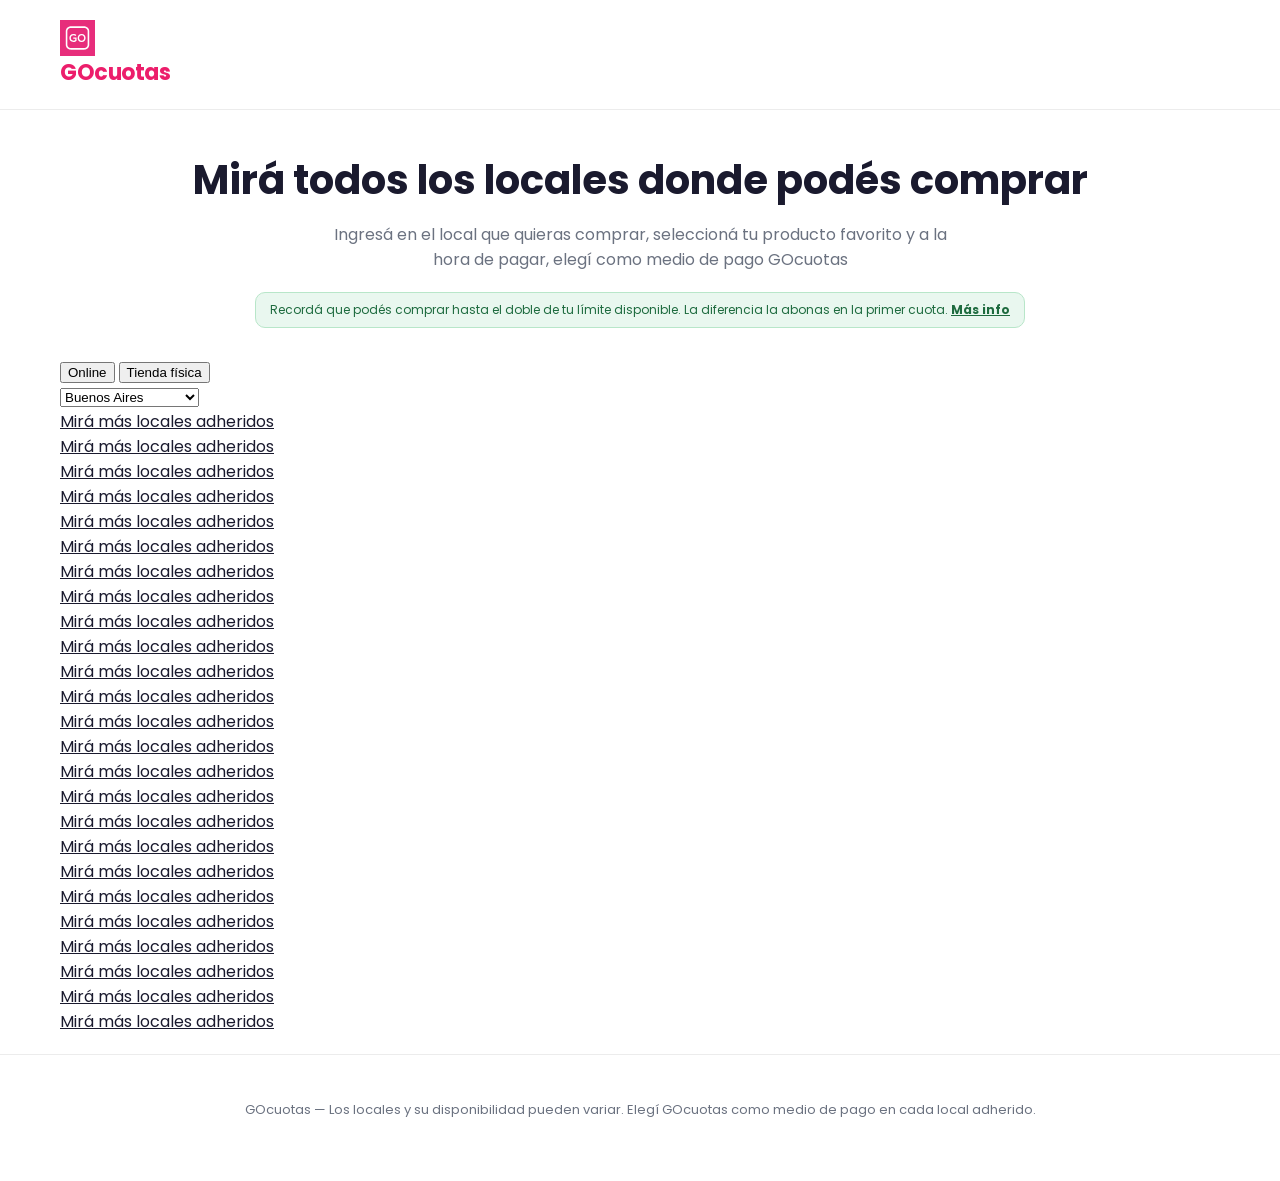
==== commit 5f1e1549: "Add files via upload" ====
--- a/index.html
+++ b/index.html
@@ -1,2194 +1,1197 @@
-<!DOCTYPE html>
-<html lang="es-AR">
-<head>
-<!-- Google Tag Manager -->
-<script>(function(w,d,s,l,i){w[l]=w[l]||[];w[l].push({'gtm.start':
-new Date().getTime(),event:'gtm.js'});var f=d.getElementsByTagName(s)[0],
-j=d.createElement(s),dl=l!='dataLayer'?'&l='+l:'';j.async=true;j.src=
-'https://www.googletagmanager.com/gtm.js?id='+i+dl;f.parentNode.insertBefore(j,f);
-})(window,document,'script','dataLayer','GTM-54QM8K5P');</script>
-<!-- End Google Tag Manager -->
-<meta charset="UTF-8">
-<meta name="viewport" content="width=device-width, initial-scale=1.0">
-<title>Catálogo GOcuotas — Elegí qué comprar con tu límite</title>
-<link rel="preconnect" href="https://fonts.googleapis.com">
-<link rel="preconnect" href="https://fonts.gstatic.com" crossorigin>
-<link href="https://fonts.googleapis.com/css2?family=Poppins:wght@400;600;700&display=swap" rel="stylesheet">
-<link rel="stylesheet" href="style.css">
-<link rel="icon" type="image/svg+xml" href="favicon.svg">
-<style>html{scroll-behavior:smooth;}</style>
-</head>
-<body>
-<!-- Google Tag Manager (noscript) -->
-<noscript><iframe src="https://www.googletagmanager.com/ns.html?id=GTM-54QM8K5P"
-height="0" width="0" style="display:none;visibility:hidden"></iframe></noscript>
-<!-- End Google Tag Manager (noscript) -->
-
-<header class="site-header">
-  <div class="container site-header__row">
-    <!-- TODO: swap for real <img> logo once Paula shares brand assets -->
-    <a href="#top" class="site-header__logo">GOcuotas</a>
-  </div>
-</header>
-
-<section class="hero" id="top">
-  <div class="container">
-    <h1>Productos que podés comprar con tu límite</h1>
-    <p>Ingresá al producto que quieras comprar y a la hora de pagar, elegí como medio de pago GOcuotas</p>
-    <button type="button" class="info-toggle-btn" aria-expanded="false" aria-controls="limite-info-box">
-      <span aria-hidden="true">&#9432;</span> Más info sobre tu límite
-    </button>
-    <div class="info-box" id="limite-info-box">
-      <p>Recordá que podés comprar hasta el doble de tu límite disponible. La diferencia la abonas en la primer cuota. <a href="https://ayuda.gocuotas.com/es/articles/11844342-como-funciona-la-primera-cuota-variable" target="_blank" rel="noopener">Más info</a></p>
-    </div>
-  </div>
-</section>
-
-<nav class="category-nav container" aria-label="Categorías">
-  <a href="#calzado" class="category-nav__btn">Calzado y accesorios</a>
-  <a href="#indumentaria" class="category-nav__btn">Indumentaria</a>
-  <a href="#electro-hogar" class="category-nav__btn">Electro y hogar</a>
-  <a href="#bebes-ninos" class="category-nav__btn">Bebés y niños</a>
-  <a href="#salud-cuidado" class="category-nav__btn">Salud y cuidado</a>
-</nav>
-
-<section class="price-filter container">
-  <label for="price-range" class="price-filter__label">Mostrando productos hasta <span id="price-range-value">$50.000</span></label>
-  <input type="range" id="price-range" class="price-filter__slider" min="10000" max="50000" step="1000" value="50000">
-  <div class="price-filter__scale">
-    <span>$10.000</span>
-    <span>$50.000</span>
-  </div>
-</section>
-
-<main>
-  <section class="category-section" id="calzado">
-    <div class="container">
-      <div class="category-section__head">
-        <div>
-          <h2 class="category-section__title">Calzado y accesorios</h2>
-          <p class="category-section__subtitle">27 productos</p>
-        </div>
-        <button type="button" class="see-all-btn">Ver otros productos</button>
-      </div>
-      <div class="carousel">
-        <button type="button" class="carousel__arrow carousel__arrow--prev" aria-label="Anterior">&#8249;</button>
-        <div class="carousel__track">
-        <article class="product-card" data-price="33559">
-          <a class="product-card__image-wrap" href="https://www.newsport.com.ar/zapatillas-john-foos-752-mob-black-752mobblack/p?utm_source=gocuotas&amp;utm_medium=landing&amp;utm_campaign=catalogo-30-50k" target="_blank" rel="noopener sponsored" aria-label="Zapatillas John Foos 752 Mob Black">
-            <img src="https://newsport.vtexassets.com/arquivos/ids/18616399-800-auto?v=638424714554930000&amp;width=800&amp;height=auto&amp;aspect=true" alt="Zapatillas John Foos 752 Mob Black" loading="lazy">
-          </a>
-          <p class="product-card__price">$33.559</p>
-          <p class="product-card__store">Newsport</p>
-          <a class="product-card__cta" href="https://www.newsport.com.ar/zapatillas-john-foos-752-mob-black-752mobblack/p?utm_source=gocuotas&amp;utm_medium=landing&amp;utm_campaign=catalogo-30-50k" target="_blank" rel="noopener sponsored">Ir al producto</a>
-        </article>
-        <article class="product-card" data-price="40000">
-          <a class="product-card__image-wrap" href="https://www.sportline.com.ar/rail-cs-801025000025248/p?utm_source=gocuotas&amp;utm_medium=landing&amp;utm_campaign=catalogo-30-50k" target="_blank" rel="noopener sponsored" aria-label="Zapatillas Topper Rail Cs Unisex">
-            <img src="https://sportline.vtexassets.com/arquivos/ids/1929667-800-auto?v=639192323259670000&amp;width=800&amp;height=auto&amp;aspect=true" alt="Zapatillas Topper Rail Cs Unisex" loading="lazy">
-          </a>
-          <p class="product-card__price">$40.000</p>
-          <p class="product-card__store">Sportline</p>
-          <a class="product-card__cta" href="https://www.sportline.com.ar/rail-cs-801025000025248/p?utm_source=gocuotas&amp;utm_medium=landing&amp;utm_campaign=catalogo-30-50k" target="_blank" rel="noopener sponsored">Ir al producto</a>
-        </article>
-        <article class="product-card" data-price="47599">
-          <a class="product-card__image-wrap" href="https://www.sporting.com.ar/zapatillas-topper-capitan-tt-unisex-2243560-000/p?utm_source=gocuotas&amp;utm_medium=landing&amp;utm_campaign=catalogo-30-50k" target="_blank" rel="noopener sponsored" aria-label="Zapatillas Topper Capitan TT Unisex">
-            <img src="https://sporting.vtexassets.com/arquivos/ids/1038969-800-800?v=638403266412330000&amp;width=800&amp;height=800&amp;aspect=true" alt="Zapatillas Topper Capitan TT Unisex" loading="lazy">
-          </a>
-          <p class="product-card__price">$47.599</p>
-          <p class="product-card__store">Sporting</p>
-          <a class="product-card__cta" href="https://www.sporting.com.ar/zapatillas-topper-capitan-tt-unisex-2243560-000/p?utm_source=gocuotas&amp;utm_medium=landing&amp;utm_campaign=catalogo-30-50k" target="_blank" rel="noopener sponsored">Ir al producto</a>
-        </article>
-        <article class="product-card" data-price="49999">
-          <a class="product-card__image-wrap" href="https://www.sportline.com.ar/adilette-aqua-004041000hq2452/p?utm_source=gocuotas&amp;utm_medium=landing&amp;utm_campaign=catalogo-30-50k" target="_blank" rel="noopener sponsored" aria-label="Ojotas adidas Adilette Aqua Unisex">
-            <img src="https://sportline.vtexassets.com/arquivos/ids/1939697/004041000HQ2452_1.jpg.jpg?v=639196097264970000" alt="Ojotas adidas Adilette Aqua Unisex" loading="lazy">
-          </a>
-          <p class="product-card__price">$49.999</p>
-          <p class="product-card__store">Sportline</p>
-          <a class="product-card__cta" href="https://www.sportline.com.ar/adilette-aqua-004041000hq2452/p?utm_source=gocuotas&amp;utm_medium=landing&amp;utm_campaign=catalogo-30-50k" target="_blank" rel="noopener sponsored">Ir al producto</a>
-        </article>
-        <article class="product-card" data-price="49000">
-          <a class="product-card__image-wrap" href="https://nodoshoes.com.ar/productos/zapatilla-yaiza2/?utm_source=gocuotas&amp;utm_medium=landing&amp;utm_campaign=catalogo-30-50k" target="_blank" rel="noopener sponsored" aria-label="Zapatilla Yaiza">
-            <img src="https://acdn-us.mitiendanube.com/stores/260/037/products/40-313-12-3cc2e7ca195768a93f17564958644431-640-0.webp" alt="Zapatilla Yaiza" loading="lazy">
-          </a>
-          <p class="product-card__price">$49.000</p>
-          <p class="product-card__store">NODO SHOES</p>
-          <a class="product-card__cta" href="https://nodoshoes.com.ar/productos/zapatilla-yaiza2/?utm_source=gocuotas&amp;utm_medium=landing&amp;utm_campaign=catalogo-30-50k" target="_blank" rel="noopener sponsored">Ir al producto</a>
-        </article>
-        <article class="product-card" data-price="34999">
-          <a class="product-card__image-wrap" href="https://www.solodeportes.com.ar/mochila-topper-street-uva.html?utm_source=gocuotas&amp;utm_medium=landing&amp;utm_campaign=catalogo-30-50k" target="_blank" rel="noopener sponsored" aria-label="Mochila Topper Street Uva">
-            <img src="https://www-cdn.solodeportes.com.ar/media/catalog/product/m/o/mochila-topper-street-uva-800030173598001-1.jpg?width=525&amp;height=525&amp;store=solodeportes&amp;image-type=image" alt="Mochila Topper Street Uva" loading="lazy">
-          </a>
-          <p class="product-card__price">$34.999</p>
-          <p class="product-card__store">Solo Deportes</p>
-          <a class="product-card__cta" href="https://www.solodeportes.com.ar/mochila-topper-street-uva.html?utm_source=gocuotas&amp;utm_medium=landing&amp;utm_campaign=catalogo-30-50k" target="_blank" rel="noopener sponsored">Ir al producto</a>
-        </article>
-        <article class="product-card" data-price="43999">
-          <a class="product-card__image-wrap" href="https://www.sporting.com.ar/botines-umbro-mutant-tf-de-hombre-01fb00251616-000/p?utm_source=gocuotas&amp;utm_medium=landing&amp;utm_campaign=catalogo-30-50k" target="_blank" rel="noopener sponsored" aria-label="Botines Umbro Mutant TF De Hombre">
-            <img src="https://sporting.vtexassets.com/arquivos/ids/2678702-800-800?v=639141252463500000&amp;width=800&amp;height=800&amp;aspect=true" alt="Botines Umbro Mutant TF De Hombre" loading="lazy">
-          </a>
-          <p class="product-card__price">$43.999</p>
-          <p class="product-card__store">Sporting</p>
-          <a class="product-card__cta" href="https://www.sporting.com.ar/botines-umbro-mutant-tf-de-hombre-01fb00251616-000/p?utm_source=gocuotas&amp;utm_medium=landing&amp;utm_campaign=catalogo-30-50k" target="_blank" rel="noopener sponsored">Ir al producto</a>
-        </article>
-        <article class="product-card" data-price="31999">
-          <a class="product-card__image-wrap" href="https://www.solodeportes.com.ar/top-puma-de-entrenamiento-printed-racer-mujer-purpura.html?utm_source=gocuotas&amp;utm_medium=landing&amp;utm_campaign=catalogo-30-50k" target="_blank" rel="noopener sponsored" aria-label="Top Puma De Entrenamiento Printed Racer Mujer Purpura">
-            <img src="https://www-cdn.solodeportes.com.ar/media/catalog/product/t/o/top-puma-de-entrenamiento-printed-racer-mujer-purpura-641020947297003-1.jpg?width=525&amp;height=525&amp;store=solodeportes&amp;image-type=image" alt="Top Puma De Entrenamiento Printed Racer Mujer Purpura" loading="lazy">
-          </a>
-          <p class="product-card__price">$31.999</p>
-          <p class="product-card__store">Solo Deportes</p>
-          <a class="product-card__cta" href="https://www.solodeportes.com.ar/top-puma-de-entrenamiento-printed-racer-mujer-purpura.html?utm_source=gocuotas&amp;utm_medium=landing&amp;utm_campaign=catalogo-30-50k" target="_blank" rel="noopener sponsored">Ir al producto</a>
-        </article>
-        <article class="product-card" data-price="34999">
-          <a class="product-card__image-wrap" href="https://www.solodeportes.com.ar/gorra-tifox-performance-negra.html?utm_source=gocuotas&amp;utm_medium=landing&amp;utm_campaign=catalogo-30-50k" target="_blank" rel="noopener sponsored" aria-label="Gorra Tifox Performance Negra">
-            <img src="https://www-cdn.solodeportes.com.ar/media/catalog/product/g/o/gorra-tifox-performance-negra-2720400ch730c26-1.jpg?width=525&amp;height=525&amp;store=solodeportes&amp;image-type=image" alt="Gorra Tifox Performance Negra" loading="lazy">
-          </a>
-          <p class="product-card__price">$34.999</p>
-          <p class="product-card__store">Solo Deportes</p>
-          <a class="product-card__cta" href="https://www.solodeportes.com.ar/gorra-tifox-performance-negra.html?utm_source=gocuotas&amp;utm_medium=landing&amp;utm_campaign=catalogo-30-50k" target="_blank" rel="noopener sponsored">Ir al producto</a>
-        </article>
-        <article class="product-card" data-price="25000">
-          <a class="product-card__image-wrap" href="https://nodoshoes.com.ar/productos/zapatilla-nata1/?utm_source=gocuotas&amp;utm_medium=landing&amp;utm_campaign=catalogo-30-50k" target="_blank" rel="noopener sponsored" aria-label="Zapatilla Nata">
-            <img src="https://acdn-us.mitiendanube.com/stores/260/037/products/2f-nata-c624ef87b6888b624917301235066330-640-0.jpg" alt="Zapatilla Nata" loading="lazy">
-          </a>
-          <p class="product-card__price">$25.000</p>
-          <p class="product-card__store">NODO SHOES</p>
-          <a class="product-card__cta" href="https://nodoshoes.com.ar/productos/zapatilla-nata1/?utm_source=gocuotas&amp;utm_medium=landing&amp;utm_campaign=catalogo-30-50k" target="_blank" rel="noopener sponsored">Ir al producto</a>
-        </article>
-        <article class="product-card" data-price="22400">
-          <a class="product-card__image-wrap" href="https://www.solodeportes.com.ar/botinero-de-argentina-campeones-negro.html?utm_source=gocuotas&amp;utm_medium=landing&amp;utm_campaign=catalogo-30-50k" target="_blank" rel="noopener sponsored" aria-label="Botinero De Argentina Dribbling Campeones Negro">
-            <img src="https://www-cdn.solodeportes.com.ar/media/catalog/product/b/o/botinero-de-argentina-campeones-negro-24103008801001-1.jpg?width=525&amp;height=525&amp;store=solodeportes&amp;image-type=image" alt="Botinero De Argentina Dribbling Campeones Negro" loading="lazy">
-          </a>
-          <p class="product-card__price">$22.400</p>
-          <p class="product-card__store">Solo Deportes</p>
-          <a class="product-card__cta" href="https://www.solodeportes.com.ar/botinero-de-argentina-campeones-negro.html?utm_source=gocuotas&amp;utm_medium=landing&amp;utm_campaign=catalogo-30-50k" target="_blank" rel="noopener sponsored">Ir al producto</a>
-        </article>
-        <article class="product-card" data-price="39900">
-          <a class="product-card__image-wrap" href="https://www.topper.com.ar/zapatillas-tyler-ii-hi-025990/p?utm_source=gocuotas&amp;utm_medium=landing&amp;utm_campaign=catalogo-30-50k" target="_blank" rel="noopener sponsored" aria-label="ZAPATILLAS TYLER II HI">
-            <img src="https://topperarg.vtexassets.com/arquivos/ids/418760-100-auto?width=100&amp;height=auto&amp;aspect=true" alt="ZAPATILLAS TYLER II HI" loading="lazy">
-          </a>
-          <p class="product-card__price">$39.900</p>
-          <p class="product-card__store">Topper</p>
-          <a class="product-card__cta" href="https://www.topper.com.ar/zapatillas-tyler-ii-hi-025990/p?utm_source=gocuotas&amp;utm_medium=landing&amp;utm_campaign=catalogo-30-50k" target="_blank" rel="noopener sponsored">Ir al producto</a>
-        </article>
-        <article class="product-card" data-price="30000">
-          <a class="product-card__image-wrap" href="https://www.sportline.com.ar/hyde-ii-801015000026116/p?utm_source=gocuotas&amp;utm_medium=landing&amp;utm_campaign=catalogo-30-50k" target="_blank" rel="noopener sponsored" aria-label="Zapatillas Topper Hyde Ii Unisex">
-            <img src="https://sportline.vtexassets.com/arquivos/ids/1928000-800-auto?v=639192227838070000&amp;width=800&amp;height=auto&amp;aspect=true" alt="Zapatillas Topper Hyde Ii Unisex" loading="lazy">
-          </a>
-          <p class="product-card__price">$30.000</p>
-          <p class="product-card__store">Sportline</p>
-          <a class="product-card__cta" href="https://www.sportline.com.ar/hyde-ii-801015000026116/p?utm_source=gocuotas&amp;utm_medium=landing&amp;utm_campaign=catalogo-30-50k" target="_blank" rel="noopener sponsored">Ir al producto</a>
-        </article>
-        <article class="product-card" data-price="37399">
-          <a class="product-card__image-wrap" href="https://www.sporting.com.ar/botines-umbro-heatmap-tf-de-hombre-01fb00329723-000/p?utm_source=gocuotas&amp;utm_medium=landing&amp;utm_campaign=catalogo-30-50k" target="_blank" rel="noopener sponsored" aria-label="Botines Umbro Heatmap TF De Hombre">
-            <img src="https://sporting.vtexassets.com/arquivos/ids/2679617-800-800?v=639141949476530000&amp;width=800&amp;height=800&amp;aspect=true" alt="Botines Umbro Heatmap TF De Hombre" loading="lazy">
-          </a>
-          <p class="product-card__price">$37.399</p>
-          <p class="product-card__store">Sporting</p>
-          <a class="product-card__cta" href="https://www.sporting.com.ar/botines-umbro-heatmap-tf-de-hombre-01fb00329723-000/p?utm_source=gocuotas&amp;utm_medium=landing&amp;utm_campaign=catalogo-30-50k" target="_blank" rel="noopener sponsored">Ir al producto</a>
-        </article>
-        <article class="product-card" data-price="39900">
-          <a class="product-card__image-wrap" href="https://www.topper.com.ar/zapatillas-stance-3-052368/p?utm_source=gocuotas&amp;utm_medium=landing&amp;utm_campaign=catalogo-30-50k" target="_blank" rel="noopener sponsored" aria-label="ZAPATILLAS STANCE 3">
-            <img src="https://topperarg.vtexassets.com/arquivos/ids/434828-100-auto?width=100&amp;height=auto&amp;aspect=true" alt="ZAPATILLAS STANCE 3" loading="lazy">
-          </a>
-          <p class="product-card__price">$39.900</p>
-          <p class="product-card__store">Topper</p>
-          <a class="product-card__cta" href="https://www.topper.com.ar/zapatillas-stance-3-052368/p?utm_source=gocuotas&amp;utm_medium=landing&amp;utm_campaign=catalogo-30-50k" target="_blank" rel="noopener sponsored">Ir al producto</a>
-        </article>
-        <article class="product-card" data-price="49999">
-          <a class="product-card__image-wrap" href="https://www.47street.com.ar/39i2083891-zapatilla-zephyr/p?utm_source=gocuotas&amp;utm_medium=landing&amp;utm_campaign=catalogo-30-50k" target="_blank" rel="noopener sponsored" aria-label="Zapatilla Zephyr">
-            <img src="https://street47.vtexassets.com/arquivos/ids/276491/zapatillas-zephyr-negro--4-.jpg?v=639002872483230000" alt="Zapatilla Zephyr" loading="lazy">
-          </a>
-          <p class="product-card__price">$49.999</p>
-          <p class="product-card__store">47 Street</p>
-          <a class="product-card__cta" href="https://www.47street.com.ar/39i2083891-zapatilla-zephyr/p?utm_source=gocuotas&amp;utm_medium=landing&amp;utm_campaign=catalogo-30-50k" target="_blank" rel="noopener sponsored">Ir al producto</a>
-        </article>
-        <article class="product-card" data-price="40000">
-          <a class="product-card__image-wrap" href="https://www.sportline.com.ar/vr-speed-801020000027331/p?utm_source=gocuotas&amp;utm_medium=landing&amp;utm_campaign=catalogo-30-50k" target="_blank" rel="noopener sponsored" aria-label="Zapatillas Topper Vr Speed Unisex">
-            <img src="https://sportline.vtexassets.com/arquivos/ids/1468095/801020000027331_1.jpg?v=638731676479470000" alt="Zapatillas Topper Vr Speed Unisex" loading="lazy">
-          </a>
-          <p class="product-card__price">$40.000</p>
-          <p class="product-card__store">Sportline</p>
-          <a class="product-card__cta" href="https://www.sportline.com.ar/vr-speed-801020000027331/p?utm_source=gocuotas&amp;utm_medium=landing&amp;utm_campaign=catalogo-30-50k" target="_blank" rel="noopener sponsored">Ir al producto</a>
-        </article>
-        <article class="product-card" data-price="28900">
-          <a class="product-card__image-wrap" href="https://www.rossettideportes.com/zapatillas-urbanas-unisex-topper-profesional-c-mix-t-28417-721/p?utm_source=gocuotas&amp;utm_medium=landing&amp;utm_campaign=catalogo-30-50k" target="_blank" rel="noopener sponsored" aria-label="Zapatillas Urbanas Unisex Topper Profesional C-Mix">
-            <img src="https://rossettiar.vtexassets.com/arquivos/ids/16310352-800-auto?v=639125625211300000&amp;width=800&amp;height=auto&amp;aspect=true" alt="Zapatillas Urbanas Unisex Topper Profesional C-Mix" loading="lazy">
-          </a>
-          <p class="product-card__price">$28.900</p>
-          <p class="product-card__store">Rossetti</p>
-          <a class="product-card__cta" href="https://www.rossettideportes.com/zapatillas-urbanas-unisex-topper-profesional-c-mix-t-28417-721/p?utm_source=gocuotas&amp;utm_medium=landing&amp;utm_campaign=catalogo-30-50k" target="_blank" rel="noopener sponsored">Ir al producto</a>
-        </article>
-        <article class="product-card" data-price="41900">
-          <a class="product-card__image-wrap" href="https://www.xlshop.com.ar/accesorios-xv6wli04b2501-sasha-fichero-c-bche-y-dob-cie/p?utm_source=gocuotas&amp;utm_medium=landing&amp;utm_campaign=catalogo-30-50k" target="_blank" rel="noopener sponsored" aria-label="Sasha Fichero">
-            <img src="https://xlshop.vtexassets.com/arquivos/ids/247196-800-auto?v=639155932085700000&amp;width=800&amp;height=auto&amp;aspect=true" alt="Sasha Fichero" loading="lazy">
-          </a>
-          <p class="product-card__price">$41.900</p>
-          <p class="product-card__store">XL Extra Large</p>
-          <a class="product-card__cta" href="https://www.xlshop.com.ar/accesorios-xv6wli04b2501-sasha-fichero-c-bche-y-dob-cie/p?utm_source=gocuotas&amp;utm_medium=landing&amp;utm_campaign=catalogo-30-50k" target="_blank" rel="noopener sponsored">Ir al producto</a>
-        </article>
-        <article class="product-card" data-price="45000">
-          <a class="product-card__image-wrap" href="https://www.sportline.com.ar/costa-slate-801020000026503/p?utm_source=gocuotas&amp;utm_medium=landing&amp;utm_campaign=catalogo-30-50k" target="_blank" rel="noopener sponsored" aria-label="Zapatillas Topper Costa Slate Hombre">
-            <img src="https://sportline.vtexassets.com/arquivos/ids/1514162-800-auto?v=638775321497130000&amp;width=800&amp;height=auto&amp;aspect=true" alt="Zapatillas Topper Costa Slate Hombre" loading="lazy">
-          </a>
-          <p class="product-card__price">$45.000</p>
-          <p class="product-card__store">Sportline</p>
-          <a class="product-card__cta" href="https://www.sportline.com.ar/costa-slate-801020000026503/p?utm_source=gocuotas&amp;utm_medium=landing&amp;utm_campaign=catalogo-30-50k" target="_blank" rel="noopener sponsored">Ir al producto</a>
-        </article>
-        <article class="product-card" data-price="49900">
-          <a class="product-card__image-wrap" href="https://www.sportline.com.ar/vectiv-lavanda-0140200013828e9/p?utm_source=gocuotas&amp;utm_medium=landing&amp;utm_campaign=catalogo-30-50k" target="_blank" rel="noopener sponsored" aria-label="Zapatillas Atomik Vectiv Lavanda Mujer">
-            <img src="https://sportline.vtexassets.com/arquivos/ids/1643058/0140200013828E9_1.jpg?v=638902307658370000" alt="Zapatillas Atomik Vectiv Lavanda Mujer" loading="lazy">
-          </a>
-          <p class="product-card__price">$49.900</p>
-          <p class="product-card__store">Sportline</p>
-          <a class="product-card__cta" href="https://www.sportline.com.ar/vectiv-lavanda-0140200013828e9/p?utm_source=gocuotas&amp;utm_medium=landing&amp;utm_campaign=catalogo-30-50k" target="_blank" rel="noopener sponsored">Ir al producto</a>
-        </article>
-        <article class="product-card" data-price="29999">
-          <a class="product-card__image-wrap" href="https://www.rossettideportes.com/zapatilla-urbanas-hombre-topper-nova-low-t-83300-718/p?utm_source=gocuotas&amp;utm_medium=landing&amp;utm_campaign=catalogo-30-50k" target="_blank" rel="noopener sponsored" aria-label="Zapatilla Urbanas Hombre Topper Nova Low">
-            <img src="https://rossettiar.vtexassets.com/arquivos/ids/16366594-800-auto?v=639126380948130000&amp;width=800&amp;height=auto&amp;aspect=true" alt="Zapatilla Urbanas Hombre Topper Nova Low" loading="lazy">
-          </a>
-          <p class="product-card__price">$29.999</p>
-          <p class="product-card__store">Rossetti</p>
-          <a class="product-card__cta" href="https://www.rossettideportes.com/zapatilla-urbanas-hombre-topper-nova-low-t-83300-718/p?utm_source=gocuotas&amp;utm_medium=landing&amp;utm_campaign=catalogo-30-50k" target="_blank" rel="noopener sponsored">Ir al producto</a>
-        </article>
-        <article class="product-card" data-price="17148">
-          <a class="product-card__image-wrap" href="https://tienda.jaguarshoes.com.ar/productos/zapatillas-jaguar-oficial-urbana-art-740-34-al-44-hombre-y-mujer/?utm_source=gocuotas&amp;utm_medium=landing&amp;utm_campaign=catalogo-30-50k" target="_blank" rel="noopener sponsored" aria-label="Zapatillas Jaguar Oficial Urbana Art. #740 34 al 44 Hombre y Mujer">
-            <img src="https://acdn-us.mitiendanube.com/stores/005/925/983/products/740_negro-t01-39d49fdda34aaf351517515619234737-640-0.webp" alt="Zapatillas Jaguar Oficial Urbana Art. #740 34 al 44 Hombre y Mujer" loading="lazy">
-          </a>
-          <p class="product-card__price">$17.148</p>
-          <p class="product-card__store">Jaguar</p>
-          <a class="product-card__cta" href="https://tienda.jaguarshoes.com.ar/productos/zapatillas-jaguar-oficial-urbana-art-740-34-al-44-hombre-y-mujer/?utm_source=gocuotas&amp;utm_medium=landing&amp;utm_campaign=catalogo-30-50k" target="_blank" rel="noopener sponsored">Ir al producto</a>
-        </article>
-        <article class="product-card" data-price="40000">
-          <a class="product-card__image-wrap" href="https://www.sportline.com.ar/vr-speed-2-801020000030614/p?utm_source=gocuotas&amp;utm_medium=landing&amp;utm_campaign=catalogo-30-50k" target="_blank" rel="noopener sponsored" aria-label="Zapatillas Topper Vr Speed 2 Mujer">
-            <img src="https://sportline.vtexassets.com/arquivos/ids/1468260/801020000030614_1.jpg?v=638731680420370000" alt="Zapatillas Topper Vr Speed 2 Mujer" loading="lazy">
-          </a>
-          <p class="product-card__price">$40.000</p>
-          <p class="product-card__store">Sportline</p>
-          <a class="product-card__cta" href="https://www.sportline.com.ar/vr-speed-2-801020000030614/p?utm_source=gocuotas&amp;utm_medium=landing&amp;utm_campaign=catalogo-30-50k" target="_blank" rel="noopener sponsored">Ir al producto</a>
-        </article>
-        <article class="product-card" data-price="21630">
-          <a class="product-card__image-wrap" href="https://www.rossettideportes.com/zapatillas-urbanas-topper-rail-quimera-denim-t-29277-716/p?utm_source=gocuotas&amp;utm_medium=landing&amp;utm_campaign=catalogo-30-50k" target="_blank" rel="noopener sponsored" aria-label="Zapatillas Urbanas Topper Rail Quimera Denim">
-            <img src="https://rossettiar.vtexassets.com/arquivos/ids/199780-800-auto?v=638013733450800000&amp;width=800&amp;height=auto&amp;aspect=true" alt="Zapatillas Urbanas Topper Rail Quimera Denim" loading="lazy">
-          </a>
-          <p class="product-card__price">$21.630</p>
-          <p class="product-card__store">Rossetti</p>
-          <a class="product-card__cta" href="https://www.rossettideportes.com/zapatillas-urbanas-topper-rail-quimera-denim-t-29277-716/p?utm_source=gocuotas&amp;utm_medium=landing&amp;utm_campaign=catalogo-30-50k" target="_blank" rel="noopener sponsored">Ir al producto</a>
-        </article>
-        <article class="product-card" data-price="40000">
-          <a class="product-card__image-wrap" href="https://www.lareynadelazapatilla.com.ar/productos/giovanna-gi09-botas-urbanas-de-lluvia-cana-media-gi09/?utm_source=gocuotas&amp;utm_medium=landing&amp;utm_campaign=catalogo-30-50k" target="_blank" rel="noopener sponsored" aria-label="Giovanna GI09 | Botas urbanas de lluvia caña media">
-            <img src="https://acdn-us.mitiendanube.com/stores/002/928/307/products/93b01048-a5e7-4319-ae09-a0e4bd6e7ca0-c147e49fb42e04cc2f17466733914362-640-0.webp" alt="Giovanna GI09 | Botas urbanas de lluvia caña media" loading="lazy">
-          </a>
-          <p class="product-card__price">$40.000</p>
-          <p class="product-card__store">La Reyna de las Zapatilla</p>
-          <a class="product-card__cta" href="https://www.lareynadelazapatilla.com.ar/productos/giovanna-gi09-botas-urbanas-de-lluvia-cana-media-gi09/?utm_source=gocuotas&amp;utm_medium=landing&amp;utm_campaign=catalogo-30-50k" target="_blank" rel="noopener sponsored">Ir al producto</a>
-        </article>
-        <article class="product-card" data-price="23000">
-          <a class="product-card__image-wrap" href="https://www.solodeportes.com.ar/morral-everlast-verde-3.html?utm_source=gocuotas&amp;utm_medium=landing&amp;utm_campaign=catalogo-30-50k" target="_blank" rel="noopener sponsored" aria-label="Morral Everlast Verde">
-            <img src="https://www-cdn.solodeportes.com.ar/media/catalog/product/m/o/morral-everlast-verde-3-326030032044002-1.jpg?width=525&amp;height=525&amp;store=solodeportes&amp;image-type=image" alt="Morral Everlast Verde" loading="lazy">
-          </a>
-          <p class="product-card__price">$23.000</p>
-          <p class="product-card__store">Solo Deportes</p>
-          <a class="product-card__cta" href="https://www.solodeportes.com.ar/morral-everlast-verde-3.html?utm_source=gocuotas&amp;utm_medium=landing&amp;utm_campaign=catalogo-30-50k" target="_blank" rel="noopener sponsored">Ir al producto</a>
-        </article>
-        </div>
-        <button type="button" class="carousel__arrow carousel__arrow--next" aria-label="Siguiente">&#8250;</button>
-      </div>
-      <div class="category-section__grid">
-        <article class="product-card" data-price="33559">
-          <a class="product-card__image-wrap" href="https://www.newsport.com.ar/zapatillas-john-foos-752-mob-black-752mobblack/p?utm_source=gocuotas&amp;utm_medium=landing&amp;utm_campaign=catalogo-30-50k" target="_blank" rel="noopener sponsored" aria-label="Zapatillas John Foos 752 Mob Black">
-            <img src="https://newsport.vtexassets.com/arquivos/ids/18616399-800-auto?v=638424714554930000&amp;width=800&amp;height=auto&amp;aspect=true" alt="Zapatillas John Foos 752 Mob Black" loading="lazy">
-          </a>
-          <p class="product-card__price">$33.559</p>
-          <p class="product-card__store">Newsport</p>
-          <a class="product-card__cta" href="https://www.newsport.com.ar/zapatillas-john-foos-752-mob-black-752mobblack/p?utm_source=gocuotas&amp;utm_medium=landing&amp;utm_campaign=catalogo-30-50k" target="_blank" rel="noopener sponsored">Ir al producto</a>
-        </article>
-        <article class="product-card" data-price="40000">
-          <a class="product-card__image-wrap" href="https://www.sportline.com.ar/rail-cs-801025000025248/p?utm_source=gocuotas&amp;utm_medium=landing&amp;utm_campaign=catalogo-30-50k" target="_blank" rel="noopener sponsored" aria-label="Zapatillas Topper Rail Cs Unisex">
-            <img src="https://sportline.vtexassets.com/arquivos/ids/1929667-800-auto?v=639192323259670000&amp;width=800&amp;height=auto&amp;aspect=true" alt="Zapatillas Topper Rail Cs Unisex" loading="lazy">
-          </a>
-          <p class="product-card__price">$40.000</p>
-          <p class="product-card__store">Sportline</p>
-          <a class="product-card__cta" href="https://www.sportline.com.ar/rail-cs-801025000025248/p?utm_source=gocuotas&amp;utm_medium=landing&amp;utm_campaign=catalogo-30-50k" target="_blank" rel="noopener sponsored">Ir al producto</a>
-        </article>
-        <article class="product-card" data-price="47599">
-          <a class="product-card__image-wrap" href="https://www.sporting.com.ar/zapatillas-topper-capitan-tt-unisex-2243560-000/p?utm_source=gocuotas&amp;utm_medium=landing&amp;utm_campaign=catalogo-30-50k" target="_blank" rel="noopener sponsored" aria-label="Zapatillas Topper Capitan TT Unisex">
-            <img src="https://sporting.vtexassets.com/arquivos/ids/1038969-800-800?v=638403266412330000&amp;width=800&amp;height=800&amp;aspect=true" alt="Zapatillas Topper Capitan TT Unisex" loading="lazy">
-          </a>
-          <p class="product-card__price">$47.599</p>
-          <p class="product-card__store">Sporting</p>
-          <a class="product-card__cta" href="https://www.sporting.com.ar/zapatillas-topper-capitan-tt-unisex-2243560-000/p?utm_source=gocuotas&amp;utm_medium=landing&amp;utm_campaign=catalogo-30-50k" target="_blank" rel="noopener sponsored">Ir al producto</a>
-        </article>
-        <article class="product-card" data-price="49999">
-          <a class="product-card__image-wrap" href="https://www.sportline.com.ar/adilette-aqua-004041000hq2452/p?utm_source=gocuotas&amp;utm_medium=landing&amp;utm_campaign=catalogo-30-50k" target="_blank" rel="noopener sponsored" aria-label="Ojotas adidas Adilette Aqua Unisex">
-            <img src="https://sportline.vtexassets.com/arquivos/ids/1939697/004041000HQ2452_1.jpg.jpg?v=639196097264970000" alt="Ojotas adidas Adilette Aqua Unisex" loading="lazy">
-          </a>
-          <p class="product-card__price">$49.999</p>
-          <p class="product-card__store">Sportline</p>
-          <a class="product-card__cta" href="https://www.sportline.com.ar/adilette-aqua-004041000hq2452/p?utm_source=gocuotas&amp;utm_medium=landing&amp;utm_campaign=catalogo-30-50k" target="_blank" rel="noopener sponsored">Ir al producto</a>
-        </article>
-        <article class="product-card" data-price="49000">
-          <a class="product-card__image-wrap" href="https://nodoshoes.com.ar/productos/zapatilla-yaiza2/?utm_source=gocuotas&amp;utm_medium=landing&amp;utm_campaign=catalogo-30-50k" target="_blank" rel="noopener sponsored" aria-label="Zapatilla Yaiza">
-            <img src="https://acdn-us.mitiendanube.com/stores/260/037/products/40-313-12-3cc2e7ca195768a93f17564958644431-640-0.webp" alt="Zapatilla Yaiza" loading="lazy">
-          </a>
-          <p class="product-card__price">$49.000</p>
-          <p class="product-card__store">NODO SHOES</p>
-          <a class="product-card__cta" href="https://nodoshoes.com.ar/productos/zapatilla-yaiza2/?utm_source=gocuotas&amp;utm_medium=landing&amp;utm_campaign=catalogo-30-50k" target="_blank" rel="noopener sponsored">Ir al producto</a>
-        </article>
-        <article class="product-card" data-price="34999">
-          <a class="product-card__image-wrap" href="https://www.solodeportes.com.ar/mochila-topper-street-uva.html?utm_source=gocuotas&amp;utm_medium=landing&amp;utm_campaign=catalogo-30-50k" target="_blank" rel="noopener sponsored" aria-label="Mochila Topper Street Uva">
-            <img src="https://www-cdn.solodeportes.com.ar/media/catalog/product/m/o/mochila-topper-street-uva-800030173598001-1.jpg?width=525&amp;height=525&amp;store=solodeportes&amp;image-type=image" alt="Mochila Topper Street Uva" loading="lazy">
-          </a>
-          <p class="product-card__price">$34.999</p>
-          <p class="product-card__store">Solo Deportes</p>
-          <a class="product-card__cta" href="https://www.solodeportes.com.ar/mochila-topper-street-uva.html?utm_source=gocuotas&amp;utm_medium=landing&amp;utm_campaign=catalogo-30-50k" target="_blank" rel="noopener sponsored">Ir al producto</a>
-        </article>
-        <article class="product-card" data-price="43999">
-          <a class="product-card__image-wrap" href="https://www.sporting.com.ar/botines-umbro-mutant-tf-de-hombre-01fb00251616-000/p?utm_source=gocuotas&amp;utm_medium=landing&amp;utm_campaign=catalogo-30-50k" target="_blank" rel="noopener sponsored" aria-label="Botines Umbro Mutant TF De Hombre">
-            <img src="https://sporting.vtexassets.com/arquivos/ids/2678702-800-800?v=639141252463500000&amp;width=800&amp;height=800&amp;aspect=true" alt="Botines Umbro Mutant TF De Hombre" loading="lazy">
-          </a>
-          <p class="product-card__price">$43.999</p>
-          <p class="product-card__store">Sporting</p>
-          <a class="product-card__cta" href="https://www.sporting.com.ar/botines-umbro-mutant-tf-de-hombre-01fb00251616-000/p?utm_source=gocuotas&amp;utm_medium=landing&amp;utm_campaign=catalogo-30-50k" target="_blank" rel="noopener sponsored">Ir al producto</a>
-        </article>
-        <article class="product-card" data-price="31999">
-          <a class="product-card__image-wrap" href="https://www.solodeportes.com.ar/top-puma-de-entrenamiento-printed-racer-mujer-purpura.html?utm_source=gocuotas&amp;utm_medium=landing&amp;utm_campaign=catalogo-30-50k" target="_blank" rel="noopener sponsored" aria-label="Top Puma De Entrenamiento Printed Racer Mujer Purpura">
-            <img src="https://www-cdn.solodeportes.com.ar/media/catalog/product/t/o/top-puma-de-entrenamiento-printed-racer-mujer-purpura-641020947297003-1.jpg?width=525&amp;height=525&amp;store=solodeportes&amp;image-type=image" alt="Top Puma De Entrenamiento Printed Racer Mujer Purpura" loading="lazy">
-          </a>
-          <p class="product-card__price">$31.999</p>
-          <p class="product-card__store">Solo Deportes</p>
-          <a class="product-card__cta" href="https://www.solodeportes.com.ar/top-puma-de-entrenamiento-printed-racer-mujer-purpura.html?utm_source=gocuotas&amp;utm_medium=landing&amp;utm_campaign=catalogo-30-50k" target="_blank" rel="noopener sponsored">Ir al producto</a>
-        </article>
-        <article class="product-card" data-price="34999">
-          <a class="product-card__image-wrap" href="https://www.solodeportes.com.ar/gorra-tifox-performance-negra.html?utm_source=gocuotas&amp;utm_medium=landing&amp;utm_campaign=catalogo-30-50k" target="_blank" rel="noopener sponsored" aria-label="Gorra Tifox Performance Negra">
-            <img src="https://www-cdn.solodeportes.com.ar/media/catalog/product/g/o/gorra-tifox-performance-negra-2720400ch730c26-1.jpg?width=525&amp;height=525&amp;store=solodeportes&amp;image-type=image" alt="Gorra Tifox Performance Negra" loading="lazy">
-          </a>
-          <p class="product-card__price">$34.999</p>
-          <p class="product-card__store">Solo Deportes</p>
-          <a class="product-card__cta" href="https://www.solodeportes.com.ar/gorra-tifox-performance-negra.html?utm_source=gocuotas&amp;utm_medium=landing&amp;utm_campaign=catalogo-30-50k" target="_blank" rel="noopener sponsored">Ir al producto</a>
-        </article>
-        <article class="product-card" data-price="25000">
-          <a class="product-card__image-wrap" href="https://nodoshoes.com.ar/productos/zapatilla-nata1/?utm_source=gocuotas&amp;utm_medium=landing&amp;utm_campaign=catalogo-30-50k" target="_blank" rel="noopener sponsored" aria-label="Zapatilla Nata">
-            <img src="https://acdn-us.mitiendanube.com/stores/260/037/products/2f-nata-c624ef87b6888b624917301235066330-640-0.jpg" alt="Zapatilla Nata" loading="lazy">
-          </a>
-          <p class="product-card__price">$25.000</p>
-          <p class="product-card__store">NODO SHOES</p>
-          <a class="product-card__cta" href="https://nodoshoes.com.ar/productos/zapatilla-nata1/?utm_source=gocuotas&amp;utm_medium=landing&amp;utm_campaign=catalogo-30-50k" target="_blank" rel="noopener sponsored">Ir al producto</a>
-        </article>
-        <article class="product-card" data-price="22400">
-          <a class="product-card__image-wrap" href="https://www.solodeportes.com.ar/botinero-de-argentina-campeones-negro.html?utm_source=gocuotas&amp;utm_medium=landing&amp;utm_campaign=catalogo-30-50k" target="_blank" rel="noopener sponsored" aria-label="Botinero De Argentina Dribbling Campeones Negro">
-            <img src="https://www-cdn.solodeportes.com.ar/media/catalog/product/b/o/botinero-de-argentina-campeones-negro-24103008801001-1.jpg?width=525&amp;height=525&amp;store=solodeportes&amp;image-type=image" alt="Botinero De Argentina Dribbling Campeones Negro" loading="lazy">
-          </a>
-          <p class="product-card__price">$22.400</p>
-          <p class="product-card__store">Solo Deportes</p>
-          <a class="product-card__cta" href="https://www.solodeportes.com.ar/botinero-de-argentina-campeones-negro.html?utm_source=gocuotas&amp;utm_medium=landing&amp;utm_campaign=catalogo-30-50k" target="_blank" rel="noopener sponsored">Ir al producto</a>
-        </article>
-        <article class="product-card" data-price="39900">
-          <a class="product-card__image-wrap" href="https://www.topper.com.ar/zapatillas-tyler-ii-hi-025990/p?utm_source=gocuotas&amp;utm_medium=landing&amp;utm_campaign=catalogo-30-50k" target="_blank" rel="noopener sponsored" aria-label="ZAPATILLAS TYLER II HI">
-            <img src="https://topperarg.vtexassets.com/arquivos/ids/418760-100-auto?width=100&amp;height=auto&amp;aspect=true" alt="ZAPATILLAS TYLER II HI" loading="lazy">
-          </a>
-          <p class="product-card__price">$39.900</p>
-          <p class="product-card__store">Topper</p>
-          <a class="product-card__cta" href="https://www.topper.com.ar/zapatillas-tyler-ii-hi-025990/p?utm_source=gocuotas&amp;utm_medium=landing&amp;utm_campaign=catalogo-30-50k" target="_blank" rel="noopener sponsored">Ir al producto</a>
-        </article>
-        <article class="product-card" data-price="30000">
-          <a class="product-card__image-wrap" href="https://www.sportline.com.ar/hyde-ii-801015000026116/p?utm_source=gocuotas&amp;utm_medium=landing&amp;utm_campaign=catalogo-30-50k" target="_blank" rel="noopener sponsored" aria-label="Zapatillas Topper Hyde Ii Unisex">
-            <img src="https://sportline.vtexassets.com/arquivos/ids/1928000-800-auto?v=639192227838070000&amp;width=800&amp;height=auto&amp;aspect=true" alt="Zapatillas Topper Hyde Ii Unisex" loading="lazy">
-          </a>
-          <p class="product-card__price">$30.000</p>
-          <p class="product-card__store">Sportline</p>
-          <a class="product-card__cta" href="https://www.sportline.com.ar/hyde-ii-801015000026116/p?utm_source=gocuotas&amp;utm_medium=landing&amp;utm_campaign=catalogo-30-50k" target="_blank" rel="noopener sponsored">Ir al producto</a>
-        </article>
-        <article class="product-card" data-price="37399">
-          <a class="product-card__image-wrap" href="https://www.sporting.com.ar/botines-umbro-heatmap-tf-de-hombre-01fb00329723-000/p?utm_source=gocuotas&amp;utm_medium=landing&amp;utm_campaign=catalogo-30-50k" target="_blank" rel="noopener sponsored" aria-label="Botines Umbro Heatmap TF De Hombre">
-            <img src="https://sporting.vtexassets.com/arquivos/ids/2679617-800-800?v=639141949476530000&amp;width=800&amp;height=800&amp;aspect=true" alt="Botines Umbro Heatmap TF De Hombre" loading="lazy">
-          </a>
-          <p class="product-card__price">$37.399</p>
-          <p class="product-card__store">Sporting</p>
-          <a class="product-card__cta" href="https://www.sporting.com.ar/botines-umbro-heatmap-tf-de-hombre-01fb00329723-000/p?utm_source=gocuotas&amp;utm_medium=landing&amp;utm_campaign=catalogo-30-50k" target="_blank" rel="noopener sponsored">Ir al producto</a>
-        </article>
-        <article class="product-card" data-price="39900">
-          <a class="product-card__image-wrap" href="https://www.topper.com.ar/zapatillas-stance-3-052368/p?utm_source=gocuotas&amp;utm_medium=landing&amp;utm_campaign=catalogo-30-50k" target="_blank" rel="noopener sponsored" aria-label="ZAPATILLAS STANCE 3">
-            <img src="https://topperarg.vtexassets.com/arquivos/ids/434828-100-auto?width=100&amp;height=auto&amp;aspect=true" alt="ZAPATILLAS STANCE 3" loading="lazy">
-          </a>
-          <p class="product-card__price">$39.900</p>
-          <p class="product-card__store">Topper</p>
-          <a class="product-card__cta" href="https://www.topper.com.ar/zapatillas-stance-3-052368/p?utm_source=gocuotas&amp;utm_medium=landing&amp;utm_campaign=catalogo-30-50k" target="_blank" rel="noopener sponsored">Ir al producto</a>
-        </article>
-        <article class="product-card" data-price="49999">
-          <a class="product-card__image-wrap" href="https://www.47street.com.ar/39i2083891-zapatilla-zephyr/p?utm_source=gocuotas&amp;utm_medium=landing&amp;utm_campaign=catalogo-30-50k" target="_blank" rel="noopener sponsored" aria-label="Zapatilla Zephyr">
-            <img src="https://street47.vtexassets.com/arquivos/ids/276491/zapatillas-zephyr-negro--4-.jpg?v=639002872483230000" alt="Zapatilla Zephyr" loading="lazy">
-          </a>
-          <p class="product-card__price">$49.999</p>
-          <p class="product-card__store">47 Street</p>
-          <a class="product-card__cta" href="https://www.47street.com.ar/39i2083891-zapatilla-zephyr/p?utm_source=gocuotas&amp;utm_medium=landing&amp;utm_campaign=catalogo-30-50k" target="_blank" rel="noopener sponsored">Ir al producto</a>
-        </article>
-        <article class="product-card" data-price="40000">
-          <a class="product-card__image-wrap" href="https://www.sportline.com.ar/vr-speed-801020000027331/p?utm_source=gocuotas&amp;utm_medium=landing&amp;utm_campaign=catalogo-30-50k" target="_blank" rel="noopener sponsored" aria-label="Zapatillas Topper Vr Speed Unisex">
-            <img src="https://sportline.vtexassets.com/arquivos/ids/1468095/801020000027331_1.jpg?v=638731676479470000" alt="Zapatillas Topper Vr Speed Unisex" loading="lazy">
-          </a>
-          <p class="product-card__price">$40.000</p>
-          <p class="product-card__store">Sportline</p>
-          <a class="product-card__cta" href="https://www.sportline.com.ar/vr-speed-801020000027331/p?utm_source=gocuotas&amp;utm_medium=landing&amp;utm_campaign=catalogo-30-50k" target="_blank" rel="noopener sponsored">Ir al producto</a>
-        </article>
-        <article class="product-card" data-price="28900">
-          <a class="product-card__image-wrap" href="https://www.rossettideportes.com/zapatillas-urbanas-unisex-topper-profesional-c-mix-t-28417-721/p?utm_source=gocuotas&amp;utm_medium=landing&amp;utm_campaign=catalogo-30-50k" target="_blank" rel="noopener sponsored" aria-label="Zapatillas Urbanas Unisex Topper Profesional C-Mix">
-            <img src="https://rossettiar.vtexassets.com/arquivos/ids/16310352-800-auto?v=639125625211300000&amp;width=800&amp;height=auto&amp;aspect=true" alt="Zapatillas Urbanas Unisex Topper Profesional C-Mix" loading="lazy">
-          </a>
-          <p class="product-card__price">$28.900</p>
-          <p class="product-card__store">Rossetti</p>
-          <a class="product-card__cta" href="https://www.rossettideportes.com/zapatillas-urbanas-unisex-topper-profesional-c-mix-t-28417-721/p?utm_source=gocuotas&amp;utm_medium=landing&amp;utm_campaign=catalogo-30-50k" target="_blank" rel="noopener sponsored">Ir al producto</a>
-        </article>
-        <article class="product-card" data-price="41900">
-          <a class="product-card__image-wrap" href="https://www.xlshop.com.ar/accesorios-xv6wli04b2501-sasha-fichero-c-bche-y-dob-cie/p?utm_source=gocuotas&amp;utm_medium=landing&amp;utm_campaign=catalogo-30-50k" target="_blank" rel="noopener sponsored" aria-label="Sasha Fichero">
-            <img src="https://xlshop.vtexassets.com/arquivos/ids/247196-800-auto?v=639155932085700000&amp;width=800&amp;height=auto&amp;aspect=true" alt="Sasha Fichero" loading="lazy">
-          </a>
-          <p class="product-card__price">$41.900</p>
-          <p class="product-card__store">XL Extra Large</p>
-          <a class="product-card__cta" href="https://www.xlshop.com.ar/accesorios-xv6wli04b2501-sasha-fichero-c-bche-y-dob-cie/p?utm_source=gocuotas&amp;utm_medium=landing&amp;utm_campaign=catalogo-30-50k" target="_blank" rel="noopener sponsored">Ir al producto</a>
-        </article>
-        <article class="product-card" data-price="45000">
-          <a class="product-card__image-wrap" href="https://www.sportline.com.ar/costa-slate-801020000026503/p?utm_source=gocuotas&amp;utm_medium=landing&amp;utm_campaign=catalogo-30-50k" target="_blank" rel="noopener sponsored" aria-label="Zapatillas Topper Costa Slate Hombre">
-            <img src="https://sportline.vtexassets.com/arquivos/ids/1514162-800-auto?v=638775321497130000&amp;width=800&amp;height=auto&amp;aspect=true" alt="Zapatillas Topper Costa Slate Hombre" loading="lazy">
-          </a>
-          <p class="product-card__price">$45.000</p>
-          <p class="product-card__store">Sportline</p>
-          <a class="product-card__cta" href="https://www.sportline.com.ar/costa-slate-801020000026503/p?utm_source=gocuotas&amp;utm_medium=landing&amp;utm_campaign=catalogo-30-50k" target="_blank" rel="noopener sponsored">Ir al producto</a>
-        </article>
-        <article class="product-card" data-price="49900">
-          <a class="product-card__image-wrap" href="https://www.sportline.com.ar/vectiv-lavanda-0140200013828e9/p?utm_source=gocuotas&amp;utm_medium=landing&amp;utm_campaign=catalogo-30-50k" target="_blank" rel="noopener sponsored" aria-label="Zapatillas Atomik Vectiv Lavanda Mujer">
-            <img src="https://sportline.vtexassets.com/arquivos/ids/1643058/0140200013828E9_1.jpg?v=638902307658370000" alt="Zapatillas Atomik Vectiv Lavanda Mujer" loading="lazy">
-          </a>
-          <p class="product-card__price">$49.900</p>
-          <p class="product-card__store">Sportline</p>
-          <a class="product-card__cta" href="https://www.sportline.com.ar/vectiv-lavanda-0140200013828e9/p?utm_source=gocuotas&amp;utm_medium=landing&amp;utm_campaign=catalogo-30-50k" target="_blank" rel="noopener sponsored">Ir al producto</a>
-        </article>
-        <article class="product-card" data-price="29999">
-          <a class="product-card__image-wrap" href="https://www.rossettideportes.com/zapatilla-urbanas-hombre-topper-nova-low-t-83300-718/p?utm_source=gocuotas&amp;utm_medium=landing&amp;utm_campaign=catalogo-30-50k" target="_blank" rel="noopener sponsored" aria-label="Zapatilla Urbanas Hombre Topper Nova Low">
-            <img src="https://rossettiar.vtexassets.com/arquivos/ids/16366594-800-auto?v=639126380948130000&amp;width=800&amp;height=auto&amp;aspect=true" alt="Zapatilla Urbanas Hombre Topper Nova Low" loading="lazy">
-          </a>
-          <p class="product-card__price">$29.999</p>
-          <p class="product-card__store">Rossetti</p>
-          <a class="product-card__cta" href="https://www.rossettideportes.com/zapatilla-urbanas-hombre-topper-nova-low-t-83300-718/p?utm_source=gocuotas&amp;utm_medium=landing&amp;utm_campaign=catalogo-30-50k" target="_blank" rel="noopener sponsored">Ir al producto</a>
-        </article>
-        <article class="product-card" data-price="17148">
-          <a class="product-card__image-wrap" href="https://tienda.jaguarshoes.com.ar/productos/zapatillas-jaguar-oficial-urbana-art-740-34-al-44-hombre-y-mujer/?utm_source=gocuotas&amp;utm_medium=landing&amp;utm_campaign=catalogo-30-50k" target="_blank" rel="noopener sponsored" aria-label="Zapatillas Jaguar Oficial Urbana Art. #740 34 al 44 Hombre y Mujer">
-            <img src="https://acdn-us.mitiendanube.com/stores/005/925/983/products/740_negro-t01-39d49fdda34aaf351517515619234737-640-0.webp" alt="Zapatillas Jaguar Oficial Urbana Art. #740 34 al 44 Hombre y Mujer" loading="lazy">
-          </a>
-          <p class="product-card__price">$17.148</p>
-          <p class="product-card__store">Jaguar</p>
-          <a class="product-card__cta" href="https://tienda.jaguarshoes.com.ar/productos/zapatillas-jaguar-oficial-urbana-art-740-34-al-44-hombre-y-mujer/?utm_source=gocuotas&amp;utm_medium=landing&amp;utm_campaign=catalogo-30-50k" target="_blank" rel="noopener sponsored">Ir al producto</a>
-        </article>
-        <article class="product-card" data-price="40000">
-          <a class="product-card__image-wrap" href="https://www.sportline.com.ar/vr-speed-2-801020000030614/p?utm_source=gocuotas&amp;utm_medium=landing&amp;utm_campaign=catalogo-30-50k" target="_blank" rel="noopener sponsored" aria-label="Zapatillas Topper Vr Speed 2 Mujer">
-            <img src="https://sportline.vtexassets.com/arquivos/ids/1468260/801020000030614_1.jpg?v=638731680420370000" alt="Zapatillas Topper Vr Speed 2 Mujer" loading="lazy">
-          </a>
-          <p class="product-card__price">$40.000</p>
-          <p class="product-card__store">Sportline</p>
-          <a class="product-card__cta" href="https://www.sportline.com.ar/vr-speed-2-801020000030614/p?utm_source=gocuotas&amp;utm_medium=landing&amp;utm_campaign=catalogo-30-50k" target="_blank" rel="noopener sponsored">Ir al producto</a>
-        </article>
-        <article class="product-card" data-price="21630">
-          <a class="product-card__image-wrap" href="https://www.rossettideportes.com/zapatillas-urbanas-topper-rail-quimera-denim-t-29277-716/p?utm_source=gocuotas&amp;utm_medium=landing&amp;utm_campaign=catalogo-30-50k" target="_blank" rel="noopener sponsored" aria-label="Zapatillas Urbanas Topper Rail Quimera Denim">
-            <img src="https://rossettiar.vtexassets.com/arquivos/ids/199780-800-auto?v=638013733450800000&amp;width=800&amp;height=auto&amp;aspect=true" alt="Zapatillas Urbanas Topper Rail Quimera Denim" loading="lazy">
-          </a>
-          <p class="product-card__price">$21.630</p>
-          <p class="product-card__store">Rossetti</p>
-          <a class="product-card__cta" href="https://www.rossettideportes.com/zapatillas-urbanas-topper-rail-quimera-denim-t-29277-716/p?utm_source=gocuotas&amp;utm_medium=landing&amp;utm_campaign=catalogo-30-50k" target="_blank" rel="noopener sponsored">Ir al producto</a>
-        </article>
-        <article class="product-card" data-price="40000">
-          <a class="product-card__image-wrap" href="https://www.lareynadelazapatilla.com.ar/productos/giovanna-gi09-botas-urbanas-de-lluvia-cana-media-gi09/?utm_source=gocuotas&amp;utm_medium=landing&amp;utm_campaign=catalogo-30-50k" target="_blank" rel="noopener sponsored" aria-label="Giovanna GI09 | Botas urbanas de lluvia caña media">
-            <img src="https://acdn-us.mitiendanube.com/stores/002/928/307/products/93b01048-a5e7-4319-ae09-a0e4bd6e7ca0-c147e49fb42e04cc2f17466733914362-640-0.webp" alt="Giovanna GI09 | Botas urbanas de lluvia caña media" loading="lazy">
-          </a>
-          <p class="product-card__price">$40.000</p>
-          <p class="product-card__store">La Reyna de las Zapatilla</p>
-          <a class="product-card__cta" href="https://www.lareynadelazapatilla.com.ar/productos/giovanna-gi09-botas-urbanas-de-lluvia-cana-media-gi09/?utm_source=gocuotas&amp;utm_medium=landing&amp;utm_campaign=catalogo-30-50k" target="_blank" rel="noopener sponsored">Ir al producto</a>
-        </article>
-        <article class="product-card" data-price="23000">
-          <a class="product-card__image-wrap" href="https://www.solodeportes.com.ar/morral-everlast-verde-3.html?utm_source=gocuotas&amp;utm_medium=landing&amp;utm_campaign=catalogo-30-50k" target="_blank" rel="noopener sponsored" aria-label="Morral Everlast Verde">
-            <img src="https://www-cdn.solodeportes.com.ar/media/catalog/product/m/o/morral-everlast-verde-3-326030032044002-1.jpg?width=525&amp;height=525&amp;store=solodeportes&amp;image-type=image" alt="Morral Everlast Verde" loading="lazy">
-          </a>
-          <p class="product-card__price">$23.000</p>
-          <p class="product-card__store">Solo Deportes</p>
-          <a class="product-card__cta" href="https://www.solodeportes.com.ar/morral-everlast-verde-3.html?utm_source=gocuotas&amp;utm_medium=landing&amp;utm_campaign=catalogo-30-50k" target="_blank" rel="noopener sponsored">Ir al producto</a>
-        </article>
-      </div>
-    </div>
-  </section>
-
-  <section class="category-section" id="indumentaria">
-    <div class="container">
-      <div class="category-section__head">
-        <div>
-          <h2 class="category-section__title">Indumentaria</h2>
-          <p class="category-section__subtitle">26 productos</p>
-        </div>
-        <button type="button" class="see-all-btn">Ver otros productos</button>
-      </div>
-      <div class="carousel">
-        <button type="button" class="carousel__arrow carousel__arrow--prev" aria-label="Anterior">&#8249;</button>
-        <div class="carousel__track">
-        <article class="product-card" data-price="38999">
-          <a class="product-card__image-wrap" href="https://www.cero26.com.ar/remera-adidas-originals-adilenium-mujer-jv7196/p?utm_source=gocuotas&amp;utm_medium=landing&amp;utm_campaign=catalogo-30-50k" target="_blank" rel="noopener sponsored" aria-label="Remera Adidas Originals Adilenium Mujer">
-            <img src="https://newsport.vtexassets.com/arquivos/ids/20398677-800-auto?v=638867133706200000&amp;width=800&amp;height=auto&amp;aspect=true" alt="Remera Adidas Originals Adilenium Mujer" loading="lazy">
-          </a>
-          <p class="product-card__price">$38.999</p>
-          <p class="product-card__store">Cero26</p>
-          <a class="product-card__cta" href="https://www.cero26.com.ar/remera-adidas-originals-adilenium-mujer-jv7196/p?utm_source=gocuotas&amp;utm_medium=landing&amp;utm_campaign=catalogo-30-50k" target="_blank" rel="noopener sponsored">Ir al producto</a>
-        </article>
-        <article class="product-card" data-price="49999">
-          <a class="product-card__image-wrap" href="https://www.cero26.com.ar/musculosa-adidas-originals-essentials-ribbed-mujer-iw5736/p?utm_source=gocuotas&amp;utm_medium=landing&amp;utm_campaign=catalogo-30-50k" target="_blank" rel="noopener sponsored" aria-label="Musculosa Adidas Originals Essentials Ribbed Mujer">
-            <img src="https://newsport.vtexassets.com/arquivos/ids/20487307-800-auto?v=638901801740000000&amp;width=800&amp;height=auto&amp;aspect=true" alt="Musculosa Adidas Originals Essentials Ribbed Mujer" loading="lazy">
-          </a>
-          <p class="product-card__price">$49.999</p>
-          <p class="product-card__store">Cero26</p>
-          <a class="product-card__cta" href="https://www.cero26.com.ar/musculosa-adidas-originals-essentials-ribbed-mujer-iw5736/p?utm_source=gocuotas&amp;utm_medium=landing&amp;utm_campaign=catalogo-30-50k" target="_blank" rel="noopener sponsored">Ir al producto</a>
-        </article>
-        <article class="product-card" data-price="47299">
-          <a class="product-card__image-wrap" href="https://www.dexter.com.ar/calza-lotto-speedevo-enjoy-running-mujer/LOI0324297WV09.html?utm_source=gocuotas&amp;utm_medium=landing&amp;utm_campaign=catalogo-30-50k" target="_blank" rel="noopener sponsored" aria-label="Calza Lotto Speedevo Enjoy Running Mujer">
-            <img src="https://www.dexter.com.ar/on/demandware.static/-/Sites-365-dabra-catalog/default/dwfa9dcf92/products/LOI0324297WV09/LOI0324297WV09-1.JPG" alt="Calza Lotto Speedevo Enjoy Running Mujer" loading="lazy">
-          </a>
-          <p class="product-card__price">$47.299</p>
-          <p class="product-card__store">Dexter</p>
-          <a class="product-card__cta" href="https://www.dexter.com.ar/calza-lotto-speedevo-enjoy-running-mujer/LOI0324297WV09.html?utm_source=gocuotas&amp;utm_medium=landing&amp;utm_campaign=catalogo-30-50k" target="_blank" rel="noopener sponsored">Ir al producto</a>
-        </article>
-        <article class="product-card" data-price="39990">
-          <a class="product-card__image-wrap" href="https://www.solodeportes.com.ar/campera-polar-mujer-beige-1.html?utm_source=gocuotas&amp;utm_medium=landing&amp;utm_campaign=catalogo-30-50k" target="_blank" rel="noopener sponsored" aria-label="Campera Polar Mujer Beige">
-            <img src="https://www-cdn.solodeportes.com.ar/media/catalog/product/c/a/campera-polar-mujer-beige-722020223004003-1.jpg?width=525&amp;height=525&amp;store=solodeportes&amp;image-type=image" alt="Campera Polar Mujer Beige" loading="lazy">
-          </a>
-          <p class="product-card__price">$39.990</p>
-          <p class="product-card__store">Solo Deportes</p>
-          <a class="product-card__cta" href="https://www.solodeportes.com.ar/campera-polar-mujer-beige-1.html?utm_source=gocuotas&amp;utm_medium=landing&amp;utm_campaign=catalogo-30-50k" target="_blank" rel="noopener sponsored">Ir al producto</a>
-        </article>
-        <article class="product-card" data-price="40672">
-          <a class="product-card__image-wrap" href="https://www.benka.com.ar/productos/campera-corderoy-importada-06b-lindelof-3va7s/?utm_source=gocuotas&amp;utm_medium=landing&amp;utm_campaign=catalogo-30-50k" target="_blank" rel="noopener sponsored" aria-label="Campera Corderoy importada 06B Lindelof">
-            <img src="https://acdn-us.mitiendanube.com/stores/001/053/068/products/lindelof-1-6a9f228383c498649717846558834237-640-0.webp" alt="Campera Corderoy importada 06B Lindelof" loading="lazy">
-          </a>
-          <p class="product-card__price">$40.672</p>
-          <p class="product-card__store">BENKA</p>
-          <a class="product-card__cta" href="https://www.benka.com.ar/productos/campera-corderoy-importada-06b-lindelof-3va7s/?utm_source=gocuotas&amp;utm_medium=landing&amp;utm_campaign=catalogo-30-50k" target="_blank" rel="noopener sponsored">Ir al producto</a>
-        </article>
-        <article class="product-card" data-price="39990">
-          <a class="product-card__image-wrap" href="https://www.solodeportes.com.ar/campera-con-capucha-deportiva-negra-1.html?utm_source=gocuotas&amp;utm_medium=landing&amp;utm_campaign=catalogo-30-50k" target="_blank" rel="noopener sponsored" aria-label="Campera Con Capucha Deportiva Negra">
-            <img src="https://www-cdn.solodeportes.com.ar/media/catalog/product/c/a/campera-con-capucha-deportiva-negra-722029117217002-1.jpg?width=525&amp;height=525&amp;store=solodeportes&amp;image-type=image" alt="Campera Con Capucha Deportiva Negra" loading="lazy">
-          </a>
-          <p class="product-card__price">$39.990</p>
-          <p class="product-card__store">Solo Deportes</p>
-          <a class="product-card__cta" href="https://www.solodeportes.com.ar/campera-con-capucha-deportiva-negra-1.html?utm_source=gocuotas&amp;utm_medium=landing&amp;utm_campaign=catalogo-30-50k" target="_blank" rel="noopener sponsored">Ir al producto</a>
-        </article>
-        <article class="product-card" data-price="33108">
-          <a class="product-card__image-wrap" href="https://www.benka.com.ar/productos/sweater-poleron-importado-69-europa-1cqdj/?utm_source=gocuotas&amp;utm_medium=landing&amp;utm_campaign=catalogo-30-50k" target="_blank" rel="noopener sponsored" aria-label="Sweater poleron importado 69 Europa">
-            <img src="https://acdn-us.mitiendanube.com/stores/001/053/068/products/europa-3-9da9f078ef7395c4f117846480375965-640-0.webp" alt="Sweater poleron importado 69 Europa" loading="lazy">
-          </a>
-          <p class="product-card__price">$33.108</p>
-          <p class="product-card__store">BENKA</p>
-          <a class="product-card__cta" href="https://www.benka.com.ar/productos/sweater-poleron-importado-69-europa-1cqdj/?utm_source=gocuotas&amp;utm_medium=landing&amp;utm_campaign=catalogo-30-50k" target="_blank" rel="noopener sponsored">Ir al producto</a>
-        </article>
-        <article class="product-card" data-price="35990">
-          <a class="product-card__image-wrap" href="https://www.solodeportes.com.ar/buzo-fleece-mujer-crudo.html?utm_source=gocuotas&amp;utm_medium=landing&amp;utm_campaign=catalogo-30-50k" target="_blank" rel="noopener sponsored" aria-label="Buzo Fleece Mujer Crudo">
-            <img src="https://www-cdn.solodeportes.com.ar/media/catalog/product/b/u/buzo-fleece-mujer-crudo-722029221700003-1.jpg?width=525&amp;height=525&amp;store=solodeportes&amp;image-type=image" alt="Buzo Fleece Mujer Crudo" loading="lazy">
-          </a>
-          <p class="product-card__price">$35.990</p>
-          <p class="product-card__store">Solo Deportes</p>
-          <a class="product-card__cta" href="https://www.solodeportes.com.ar/buzo-fleece-mujer-crudo.html?utm_source=gocuotas&amp;utm_medium=landing&amp;utm_campaign=catalogo-30-50k" target="_blank" rel="noopener sponsored">Ir al producto</a>
-        </article>
-        <article class="product-card" data-price="35999">
-          <a class="product-card__image-wrap" href="https://www.dexter.com.ar/remera-topper-1975-logo/TO168042.html?utm_source=gocuotas&amp;utm_medium=landing&amp;utm_campaign=catalogo-30-50k" target="_blank" rel="noopener sponsored" aria-label="Remera Topper 1975 Logo">
-            <img src="https://www.dexter.com.ar/on/demandware.static/-/Sites-365-dabra-catalog/default/dwccfe174a/products/TO168042/TO168042-1.JPG" alt="Remera Topper 1975 Logo" loading="lazy">
-          </a>
-          <p class="product-card__price">$35.999</p>
-          <p class="product-card__store">Dexter</p>
-          <a class="product-card__cta" href="https://www.dexter.com.ar/remera-topper-1975-logo/TO168042.html?utm_source=gocuotas&amp;utm_medium=landing&amp;utm_campaign=catalogo-30-50k" target="_blank" rel="noopener sponsored">Ir al producto</a>
-        </article>
-        <article class="product-card" data-price="39900">
-          <a class="product-card__image-wrap" href="https://tejano.com.ar/productos/remera-basica-wafle-m-l-go-north-5awkf/?utm_source=gocuotas&amp;utm_medium=landing&amp;utm_campaign=catalogo-30-50k" target="_blank" rel="noopener sponsored" aria-label="Remera Básica Wafle M/L - Go North">
-            <img src="https://acdn-us.mitiendanube.com/stores/102/392/products/img_4275-f6051d6b72bb986a0117804989255067-640-0.webp" alt="Remera Básica Wafle M/L - Go North" loading="lazy">
-          </a>
-          <p class="product-card__price">$39.900</p>
-          <p class="product-card__store">Tejano</p>
-          <a class="product-card__cta" href="https://tejano.com.ar/productos/remera-basica-wafle-m-l-go-north-5awkf/?utm_source=gocuotas&amp;utm_medium=landing&amp;utm_campaign=catalogo-30-50k" target="_blank" rel="noopener sponsored">Ir al producto</a>
-        </article>
-        <article class="product-card" data-price="39920">
-          <a class="product-card__image-wrap" href="https://www.solodeportes.com.ar/calza-atomik-de-entrenamiento-legging-bend-mujer-marron.html?utm_source=gocuotas&amp;utm_medium=landing&amp;utm_campaign=catalogo-30-50k" target="_blank" rel="noopener sponsored" aria-label="Calza Atomik De Entrenamiento Bend Mujer Marron">
-            <img src="https://www-cdn.solodeportes.com.ar/media/catalog/product/c/a/calza-atomik-de-entrenamiento-legging-bend-mujer-marron-.jpg?width=525&amp;height=525&amp;store=solodeportes&amp;image-type=image" alt="Calza Atomik De Entrenamiento Bend Mujer Marron" loading="lazy">
-          </a>
-          <p class="product-card__price">$39.920</p>
-          <p class="product-card__store">Solo Deportes</p>
-          <a class="product-card__cta" href="https://www.solodeportes.com.ar/calza-atomik-de-entrenamiento-legging-bend-mujer-marron.html?utm_source=gocuotas&amp;utm_medium=landing&amp;utm_campaign=catalogo-30-50k" target="_blank" rel="noopener sponsored">Ir al producto</a>
-        </article>
-        <article class="product-card" data-price="36990">
-          <a class="product-card__image-wrap" href="https://noxion.com.ar/productos/buzo-louisiana-d390-nn78c/?utm_source=gocuotas&amp;utm_medium=landing&amp;utm_campaign=catalogo-30-50k" target="_blank" rel="noopener sponsored" aria-label="Buzo Louisiana (D390)">
-            <img src="https://acdn-us.mitiendanube.com/stores/001/275/128/products/ac42303d-5254-4eec-b50c-1c8dceba0d97-1980d28883323be9d117745424984658-640-0.webp" alt="Buzo Louisiana (D390)" loading="lazy">
-          </a>
-          <p class="product-card__price">$36.990</p>
-          <p class="product-card__store">Noxion</p>
-          <a class="product-card__cta" href="https://noxion.com.ar/productos/buzo-louisiana-d390-nn78c/?utm_source=gocuotas&amp;utm_medium=landing&amp;utm_campaign=catalogo-30-50k" target="_blank" rel="noopener sponsored">Ir al producto</a>
-        </article>
-        <article class="product-card" data-price="49999">
-          <a class="product-card__image-wrap" href="https://www.dexter.com.ar/remera-adidas-3-tiras-essentials-mujer/ADJH1392.html?utm_source=gocuotas&amp;utm_medium=landing&amp;utm_campaign=catalogo-30-50k" target="_blank" rel="noopener sponsored" aria-label="Remera adidas 3 Tiras Essentials Mujer">
-            <img src="https://www.dexter.com.ar/on/demandware.static/-/Sites-365-dabra-catalog/default/dwff9eb166/products/ADJH1392/ADJH1392-1.JPG" alt="Remera adidas 3 Tiras Essentials Mujer" loading="lazy">
-          </a>
-          <p class="product-card__price">$49.999</p>
-          <p class="product-card__store">Dexter</p>
-          <a class="product-card__cta" href="https://www.dexter.com.ar/remera-adidas-3-tiras-essentials-mujer/ADJH1392.html?utm_source=gocuotas&amp;utm_medium=landing&amp;utm_campaign=catalogo-30-50k" target="_blank" rel="noopener sponsored">Ir al producto</a>
-        </article>
-        <article class="product-card" data-price="22231">
-          <a class="product-card__image-wrap" href="https://www.ver.com.ar/1i26remer541714200080-remera-amor.html?utm_source=gocuotas&amp;utm_medium=landing&amp;utm_campaign=catalogo-30-50k" target="_blank" rel="noopener sponsored" aria-label="Remera Amor">
-            <img src="https://www.e-ver.com.ar/media/catalog/product/1/i/1i26remer541714200080_1.jpg?optimize=high&amp;bg-color=255,255,255&amp;height=2400&amp;width=1600&amp;canvas=1600:2400" alt="Remera Amor" loading="lazy">
-          </a>
-          <p class="product-card__price">$22.231</p>
-          <p class="product-card__store">Ver</p>
-          <a class="product-card__cta" href="https://www.ver.com.ar/1i26remer541714200080-remera-amor.html?utm_source=gocuotas&amp;utm_medium=landing&amp;utm_campaign=catalogo-30-50k" target="_blank" rel="noopener sponsored">Ir al producto</a>
-        </article>
-        <article class="product-card" data-price="29999">
-          <a class="product-card__image-wrap" href="https://www.dashdeportes.com.ar/remera-puma-tad-essential-heather-entrenamiento-mujer-9623911/p?utm_source=gocuotas&amp;utm_medium=landing&amp;utm_campaign=catalogo-30-50k" target="_blank" rel="noopener sponsored" aria-label="Remera Puma Tad Essential Heather Mujer">
-            <img src="https://essential.vtexassets.com/arquivos/ids/2534995-800-auto?v=639074683771970000&amp;width=800&amp;height=auto&amp;aspect=true" alt="Remera Puma Tad Essential Heather Mujer" loading="lazy">
-          </a>
-          <p class="product-card__price">$29.999</p>
-          <p class="product-card__store">Dash Deportes</p>
-          <a class="product-card__cta" href="https://www.dashdeportes.com.ar/remera-puma-tad-essential-heather-entrenamiento-mujer-9623911/p?utm_source=gocuotas&amp;utm_medium=landing&amp;utm_campaign=catalogo-30-50k" target="_blank" rel="noopener sponsored">Ir al producto</a>
-        </article>
-        <article class="product-card" data-price="44999">
-          <a class="product-card__image-wrap" href="https://www.solodeportes.com.ar/remera-puma-essentials-graphic-animal-mujer-negra-1.html?utm_source=gocuotas&amp;utm_medium=landing&amp;utm_campaign=catalogo-30-50k" target="_blank" rel="noopener sponsored" aria-label="Remera Puma Essentials Graphic Animal Mujer Negra">
-            <img src="https://www-cdn.solodeportes.com.ar/media/catalog/product/r/e/remera-puma-essentials-graphic-animal-mujer-negra-1-640020691821001-1.jpg?width=525&amp;height=525&amp;store=solodeportes&amp;image-type=image" alt="Remera Puma Essentials Graphic Animal Mujer Negra" loading="lazy">
-          </a>
-          <p class="product-card__price">$44.999</p>
-          <p class="product-card__store">Solo Deportes</p>
-          <a class="product-card__cta" href="https://www.solodeportes.com.ar/remera-puma-essentials-graphic-animal-mujer-negra-1.html?utm_source=gocuotas&amp;utm_medium=landing&amp;utm_campaign=catalogo-30-50k" target="_blank" rel="noopener sponsored">Ir al producto</a>
-        </article>
-        <article class="product-card" data-price="48749">
-          <a class="product-card__image-wrap" href="https://www.dexter.com.ar/campera-set-sport-check-easy-mujer/SSI0225420MNE5.html?utm_source=gocuotas&amp;utm_medium=landing&amp;utm_campaign=catalogo-30-50k" target="_blank" rel="noopener sponsored" aria-label="Campera Set Sport Check Easy Mujer">
-            <img src="https://www.dexter.com.ar/on/demandware.static/-/Sites-365-dabra-catalog/default/dwd923e258/products/SSI0225420MNE5/SSI0225420MNE5-1.JPG" alt="Campera Set Sport Check Easy Mujer" loading="lazy">
-          </a>
-          <p class="product-card__price">$48.749</p>
-          <p class="product-card__store">Dexter</p>
-          <a class="product-card__cta" href="https://www.dexter.com.ar/campera-set-sport-check-easy-mujer/SSI0225420MNE5.html?utm_source=gocuotas&amp;utm_medium=landing&amp;utm_campaign=catalogo-30-50k" target="_blank" rel="noopener sponsored">Ir al producto</a>
-        </article>
-        <article class="product-card" data-price="22231">
-          <a class="product-card__image-wrap" href="https://www.ver.com.ar/1i26remer533232665058-remera-sued-corta.html?utm_source=gocuotas&amp;utm_medium=landing&amp;utm_campaign=catalogo-30-50k" target="_blank" rel="noopener sponsored" aria-label="Remera Sued Corta">
-            <img src="https://www.e-ver.com.ar/media/catalog/product/1/i/1i26remer533232665058_1.jpg?optimize=high&amp;bg-color=255,255,255&amp;height=2400&amp;width=1600&amp;canvas=1600:2400" alt="Remera Sued Corta" loading="lazy">
-          </a>
-          <p class="product-card__price">$22.231</p>
-          <p class="product-card__store">Ver</p>
-          <a class="product-card__cta" href="https://www.ver.com.ar/1i26remer533232665058-remera-sued-corta.html?utm_source=gocuotas&amp;utm_medium=landing&amp;utm_campaign=catalogo-30-50k" target="_blank" rel="noopener sponsored">Ir al producto</a>
-        </article>
-        <article class="product-card" data-price="34999">
-          <a class="product-card__image-wrap" href="https://www.dexter.com.ar/remera-entrenamiento-topper-brand-mujer/TO168146.html?utm_source=gocuotas&amp;utm_medium=landing&amp;utm_campaign=catalogo-30-50k" target="_blank" rel="noopener sponsored" aria-label="Remera Entrenamiento Topper Brand Mujer">
-            <img src="https://www.dexter.com.ar/on/demandware.static/-/Sites-365-dabra-catalog/default/dw76ad4eff/products/TO168146/TO168146-1.JPG" alt="Remera Entrenamiento Topper Brand Mujer" loading="lazy">
-          </a>
-          <p class="product-card__price">$34.999</p>
-          <p class="product-card__store">Dexter</p>
-          <a class="product-card__cta" href="https://www.dexter.com.ar/remera-entrenamiento-topper-brand-mujer/TO168146.html?utm_source=gocuotas&amp;utm_medium=landing&amp;utm_campaign=catalogo-30-50k" target="_blank" rel="noopener sponsored">Ir al producto</a>
-        </article>
-        <article class="product-card" data-price="34999">
-          <a class="product-card__image-wrap" href="https://www.dashdeportes.com.ar/boxer-hurley-brief-underwear-moda-hombre-1160335/p?utm_source=gocuotas&amp;utm_medium=landing&amp;utm_campaign=catalogo-30-50k" target="_blank" rel="noopener sponsored" aria-label="Boxer Hurley Brief Underwear Hombre">
-            <img src="https://essential.vtexassets.com/arquivos/ids/2580315-800-auto?v=639093415727400000&amp;width=800&amp;height=auto&amp;aspect=true" alt="Boxer Hurley Brief Underwear Hombre" loading="lazy">
-          </a>
-          <p class="product-card__price">$34.999</p>
-          <p class="product-card__store">Dash Deportes</p>
-          <a class="product-card__cta" href="https://www.dashdeportes.com.ar/boxer-hurley-brief-underwear-moda-hombre-1160335/p?utm_source=gocuotas&amp;utm_medium=landing&amp;utm_campaign=catalogo-30-50k" target="_blank" rel="noopener sponsored">Ir al producto</a>
-        </article>
-        <article class="product-card" data-price="34999">
-          <a class="product-card__image-wrap" href="https://www.solodeportes.com.ar/remera-under-armour-sportstyle-logo-mujer-gris.html?utm_source=gocuotas&amp;utm_medium=landing&amp;utm_campaign=catalogo-30-50k" target="_blank" rel="noopener sponsored" aria-label="Remera Under Armour Sportstyle Logo Mujer Gris">
-            <img src="https://www-cdn.solodeportes.com.ar/media/catalog/product/r/e/remera-under-armour-sportstyle-logo-mujer-gris-700026013263066-1.jpg?width=525&amp;height=525&amp;store=solodeportes&amp;image-type=image" alt="Remera Under Armour Sportstyle Logo Mujer Gris" loading="lazy">
-          </a>
-          <p class="product-card__price">$34.999</p>
-          <p class="product-card__store">Solo Deportes</p>
-          <a class="product-card__cta" href="https://www.solodeportes.com.ar/remera-under-armour-sportstyle-logo-mujer-gris.html?utm_source=gocuotas&amp;utm_medium=landing&amp;utm_campaign=catalogo-30-50k" target="_blank" rel="noopener sponsored">Ir al producto</a>
-        </article>
-        <article class="product-card" data-price="28990">
-          <a class="product-card__image-wrap" href="https://www.cuestablanca.com/sweater-venet/p?skuId=89220&amp;utm_source=gocuotas&amp;utm_medium=landing&amp;utm_campaign=catalogo-30-50k" target="_blank" rel="noopener sponsored" aria-label="Sweater Venet">
-            <img src="https://cuestablanca.vtexassets.com/arquivos/ids/604545/sweater-venet-camel-1.jpg?v=639044487286700000" alt="Sweater Venet" loading="lazy">
-          </a>
-          <p class="product-card__price">$28.990</p>
-          <p class="product-card__store">Cuesta Blanca</p>
-          <a class="product-card__cta" href="https://www.cuestablanca.com/sweater-venet/p?skuId=89220&amp;utm_source=gocuotas&amp;utm_medium=landing&amp;utm_campaign=catalogo-30-50k" target="_blank" rel="noopener sponsored">Ir al producto</a>
-        </article>
-        <article class="product-card" data-price="35990">
-          <a class="product-card__image-wrap" href="https://www.solodeportes.com.ar/buzo-fleece-mujer-negra.html?utm_source=gocuotas&amp;utm_medium=landing&amp;utm_campaign=catalogo-30-50k" target="_blank" rel="noopener sponsored" aria-label="Buzo Fleece Mujer Negro">
-            <img src="https://www-cdn.solodeportes.com.ar/media/catalog/product/b/u/buzo-fleece-mujer-negra-722029221700001-1.jpg?width=525&amp;height=525&amp;store=solodeportes&amp;image-type=image" alt="Buzo Fleece Mujer Negro" loading="lazy">
-          </a>
-          <p class="product-card__price">$35.990</p>
-          <p class="product-card__store">Solo Deportes</p>
-          <a class="product-card__cta" href="https://www.solodeportes.com.ar/buzo-fleece-mujer-negra.html?utm_source=gocuotas&amp;utm_medium=landing&amp;utm_campaign=catalogo-30-50k" target="_blank" rel="noopener sponsored">Ir al producto</a>
-        </article>
-        <article class="product-card" data-price="44999">
-          <a class="product-card__image-wrap" href="https://www.solodeportes.com.ar/top-reebok-de-entrenamientoid-printed-mujer-negro.html?utm_source=gocuotas&amp;utm_medium=landing&amp;utm_campaign=catalogo-30-50k" target="_blank" rel="noopener sponsored" aria-label="Top Reebok De Entrenamiento ID Printed Mujer Negro">
-            <img src="https://www-cdn.solodeportes.com.ar/media/catalog/product/t/o/top-reebok-de-entrenamientoid-printed-mujer-negro-111022100254663-1.jpg?width=525&amp;height=525&amp;store=solodeportes&amp;image-type=image" alt="Top Reebok De Entrenamiento ID Printed Mujer Negro" loading="lazy">
-          </a>
-          <p class="product-card__price">$44.999</p>
-          <p class="product-card__store">Solo Deportes</p>
-          <a class="product-card__cta" href="https://www.solodeportes.com.ar/top-reebok-de-entrenamientoid-printed-mujer-negro.html?utm_source=gocuotas&amp;utm_medium=landing&amp;utm_campaign=catalogo-30-50k" target="_blank" rel="noopener sponsored">Ir al producto</a>
-        </article>
-        <article class="product-card" data-price="34999">
-          <a class="product-card__image-wrap" href="https://www.dashdeportes.com.ar/remera-under-armour-rival-core-entrenamiento-mujer-9320693/p?utm_source=gocuotas&amp;utm_medium=landing&amp;utm_campaign=catalogo-30-50k" target="_blank" rel="noopener sponsored" aria-label="Remera Under Armour Rival Core Mujer">
-            <img src="https://essential.vtexassets.com/arquivos/ids/1605067-800-auto?v=638817958535670000&amp;width=800&amp;height=auto&amp;aspect=true" alt="Remera Under Armour Rival Core Mujer" loading="lazy">
-          </a>
-          <p class="product-card__price">$34.999</p>
-          <p class="product-card__store">Dash Deportes</p>
-          <a class="product-card__cta" href="https://www.dashdeportes.com.ar/remera-under-armour-rival-core-entrenamiento-mujer-9320693/p?utm_source=gocuotas&amp;utm_medium=landing&amp;utm_campaign=catalogo-30-50k" target="_blank" rel="noopener sponsored">Ir al producto</a>
-        </article>
-        <article class="product-card" data-price="49999">
-          <a class="product-card__image-wrap" href="https://www.dexter.com.ar/remera-adidas-3-tiras-crew-de-mujer/ADJH1393.html?utm_source=gocuotas&amp;utm_medium=landing&amp;utm_campaign=catalogo-30-50k" target="_blank" rel="noopener sponsored" aria-label="Remera adidas 3 Tiras Crew de Mujer">
-            <img src="https://www.dexter.com.ar/on/demandware.static/-/Sites-365-dabra-catalog/default/dw0c9e7d19/products/ADJH1393/ADJH1393-1.JPG" alt="Remera adidas 3 Tiras Crew de Mujer" loading="lazy">
-          </a>
-          <p class="product-card__price">$49.999</p>
-          <p class="product-card__store">Dexter</p>
-          <a class="product-card__cta" href="https://www.dexter.com.ar/remera-adidas-3-tiras-crew-de-mujer/ADJH1393.html?utm_source=gocuotas&amp;utm_medium=landing&amp;utm_campaign=catalogo-30-50k" target="_blank" rel="noopener sponsored">Ir al producto</a>
-        </article>
-        </div>
-        <button type="button" class="carousel__arrow carousel__arrow--next" aria-label="Siguiente">&#8250;</button>
-      </div>
-      <div class="category-section__grid">
-        <article class="product-card" data-price="38999">
-          <a class="product-card__image-wrap" href="https://www.cero26.com.ar/remera-adidas-originals-adilenium-mujer-jv7196/p?utm_source=gocuotas&amp;utm_medium=landing&amp;utm_campaign=catalogo-30-50k" target="_blank" rel="noopener sponsored" aria-label="Remera Adidas Originals Adilenium Mujer">
-            <img src="https://newsport.vtexassets.com/arquivos/ids/20398677-800-auto?v=638867133706200000&amp;width=800&amp;height=auto&amp;aspect=true" alt="Remera Adidas Originals Adilenium Mujer" loading="lazy">
-          </a>
-          <p class="product-card__price">$38.999</p>
-          <p class="product-card__store">Cero26</p>
-          <a class="product-card__cta" href="https://www.cero26.com.ar/remera-adidas-originals-adilenium-mujer-jv7196/p?utm_source=gocuotas&amp;utm_medium=landing&amp;utm_campaign=catalogo-30-50k" target="_blank" rel="noopener sponsored">Ir al producto</a>
-        </article>
-        <article class="product-card" data-price="49999">
-          <a class="product-card__image-wrap" href="https://www.cero26.com.ar/musculosa-adidas-originals-essentials-ribbed-mujer-iw5736/p?utm_source=gocuotas&amp;utm_medium=landing&amp;utm_campaign=catalogo-30-50k" target="_blank" rel="noopener sponsored" aria-label="Musculosa Adidas Originals Essentials Ribbed Mujer">
-            <img src="https://newsport.vtexassets.com/arquivos/ids/20487307-800-auto?v=638901801740000000&amp;width=800&amp;height=auto&amp;aspect=true" alt="Musculosa Adidas Originals Essentials Ribbed Mujer" loading="lazy">
-          </a>
-          <p class="product-card__price">$49.999</p>
-          <p class="product-card__store">Cero26</p>
-          <a class="product-card__cta" href="https://www.cero26.com.ar/musculosa-adidas-originals-essentials-ribbed-mujer-iw5736/p?utm_source=gocuotas&amp;utm_medium=landing&amp;utm_campaign=catalogo-30-50k" target="_blank" rel="noopener sponsored">Ir al producto</a>
-        </article>
-        <article class="product-card" data-price="47299">
-          <a class="product-card__image-wrap" href="https://www.dexter.com.ar/calza-lotto-speedevo-enjoy-running-mujer/LOI0324297WV09.html?utm_source=gocuotas&amp;utm_medium=landing&amp;utm_campaign=catalogo-30-50k" target="_blank" rel="noopener sponsored" aria-label="Calza Lotto Speedevo Enjoy Running Mujer">
-            <img src="https://www.dexter.com.ar/on/demandware.static/-/Sites-365-dabra-catalog/default/dwfa9dcf92/products/LOI0324297WV09/LOI0324297WV09-1.JPG" alt="Calza Lotto Speedevo Enjoy Running Mujer" loading="lazy">
-          </a>
-          <p class="product-card__price">$47.299</p>
-          <p class="product-card__store">Dexter</p>
-          <a class="product-card__cta" href="https://www.dexter.com.ar/calza-lotto-speedevo-enjoy-running-mujer/LOI0324297WV09.html?utm_source=gocuotas&amp;utm_medium=landing&amp;utm_campaign=catalogo-30-50k" target="_blank" rel="noopener sponsored">Ir al producto</a>
-        </article>
-        <article class="product-card" data-price="39990">
-          <a class="product-card__image-wrap" href="https://www.solodeportes.com.ar/campera-polar-mujer-beige-1.html?utm_source=gocuotas&amp;utm_medium=landing&amp;utm_campaign=catalogo-30-50k" target="_blank" rel="noopener sponsored" aria-label="Campera Polar Mujer Beige">
-            <img src="https://www-cdn.solodeportes.com.ar/media/catalog/product/c/a/campera-polar-mujer-beige-722020223004003-1.jpg?width=525&amp;height=525&amp;store=solodeportes&amp;image-type=image" alt="Campera Polar Mujer Beige" loading="lazy">
-          </a>
-          <p class="product-card__price">$39.990</p>
-          <p class="product-card__store">Solo Deportes</p>
-          <a class="product-card__cta" href="https://www.solodeportes.com.ar/campera-polar-mujer-beige-1.html?utm_source=gocuotas&amp;utm_medium=landing&amp;utm_campaign=catalogo-30-50k" target="_blank" rel="noopener sponsored">Ir al producto</a>
-        </article>
-        <article class="product-card" data-price="40672">
-          <a class="product-card__image-wrap" href="https://www.benka.com.ar/productos/campera-corderoy-importada-06b-lindelof-3va7s/?utm_source=gocuotas&amp;utm_medium=landing&amp;utm_campaign=catalogo-30-50k" target="_blank" rel="noopener sponsored" aria-label="Campera Corderoy importada 06B Lindelof">
-            <img src="https://acdn-us.mitiendanube.com/stores/001/053/068/products/lindelof-1-6a9f228383c498649717846558834237-640-0.webp" alt="Campera Corderoy importada 06B Lindelof" loading="lazy">
-          </a>
-          <p class="product-card__price">$40.672</p>
-          <p class="product-card__store">BENKA</p>
-          <a class="product-card__cta" href="https://www.benka.com.ar/productos/campera-corderoy-importada-06b-lindelof-3va7s/?utm_source=gocuotas&amp;utm_medium=landing&amp;utm_campaign=catalogo-30-50k" target="_blank" rel="noopener sponsored">Ir al producto</a>
-        </article>
-        <article class="product-card" data-price="39990">
-          <a class="product-card__image-wrap" href="https://www.solodeportes.com.ar/campera-con-capucha-deportiva-negra-1.html?utm_source=gocuotas&amp;utm_medium=landing&amp;utm_campaign=catalogo-30-50k" target="_blank" rel="noopener sponsored" aria-label="Campera Con Capucha Deportiva Negra">
-            <img src="https://www-cdn.solodeportes.com.ar/media/catalog/product/c/a/campera-con-capucha-deportiva-negra-722029117217002-1.jpg?width=525&amp;height=525&amp;store=solodeportes&amp;image-type=image" alt="Campera Con Capucha Deportiva Negra" loading="lazy">
-          </a>
-          <p class="product-card__price">$39.990</p>
-          <p class="product-card__store">Solo Deportes</p>
-          <a class="product-card__cta" href="https://www.solodeportes.com.ar/campera-con-capucha-deportiva-negra-1.html?utm_source=gocuotas&amp;utm_medium=landing&amp;utm_campaign=catalogo-30-50k" target="_blank" rel="noopener sponsored">Ir al producto</a>
-        </article>
-        <article class="product-card" data-price="33108">
-          <a class="product-card__image-wrap" href="https://www.benka.com.ar/productos/sweater-poleron-importado-69-europa-1cqdj/?utm_source=gocuotas&amp;utm_medium=landing&amp;utm_campaign=catalogo-30-50k" target="_blank" rel="noopener sponsored" aria-label="Sweater poleron importado 69 Europa">
-            <img src="https://acdn-us.mitiendanube.com/stores/001/053/068/products/europa-3-9da9f078ef7395c4f117846480375965-640-0.webp" alt="Sweater poleron importado 69 Europa" loading="lazy">
-          </a>
-          <p class="product-card__price">$33.108</p>
-          <p class="product-card__store">BENKA</p>
-          <a class="product-card__cta" href="https://www.benka.com.ar/productos/sweater-poleron-importado-69-europa-1cqdj/?utm_source=gocuotas&amp;utm_medium=landing&amp;utm_campaign=catalogo-30-50k" target="_blank" rel="noopener sponsored">Ir al producto</a>
-        </article>
-        <article class="product-card" data-price="35990">
-          <a class="product-card__image-wrap" href="https://www.solodeportes.com.ar/buzo-fleece-mujer-crudo.html?utm_source=gocuotas&amp;utm_medium=landing&amp;utm_campaign=catalogo-30-50k" target="_blank" rel="noopener sponsored" aria-label="Buzo Fleece Mujer Crudo">
-            <img src="https://www-cdn.solodeportes.com.ar/media/catalog/product/b/u/buzo-fleece-mujer-crudo-722029221700003-1.jpg?width=525&amp;height=525&amp;store=solodeportes&amp;image-type=image" alt="Buzo Fleece Mujer Crudo" loading="lazy">
-          </a>
-          <p class="product-card__price">$35.990</p>
-          <p class="product-card__store">Solo Deportes</p>
-          <a class="product-card__cta" href="https://www.solodeportes.com.ar/buzo-fleece-mujer-crudo.html?utm_source=gocuotas&amp;utm_medium=landing&amp;utm_campaign=catalogo-30-50k" target="_blank" rel="noopener sponsored">Ir al producto</a>
-        </article>
-        <article class="product-card" data-price="35999">
-          <a class="product-card__image-wrap" href="https://www.dexter.com.ar/remera-topper-1975-logo/TO168042.html?utm_source=gocuotas&amp;utm_medium=landing&amp;utm_campaign=catalogo-30-50k" target="_blank" rel="noopener sponsored" aria-label="Remera Topper 1975 Logo">
-            <img src="https://www.dexter.com.ar/on/demandware.static/-/Sites-365-dabra-catalog/default/dwccfe174a/products/TO168042/TO168042-1.JPG" alt="Remera Topper 1975 Logo" loading="lazy">
-          </a>
-          <p class="product-card__price">$35.999</p>
-          <p class="product-card__store">Dexter</p>
-          <a class="product-card__cta" href="https://www.dexter.com.ar/remera-topper-1975-logo/TO168042.html?utm_source=gocuotas&amp;utm_medium=landing&amp;utm_campaign=catalogo-30-50k" target="_blank" rel="noopener sponsored">Ir al producto</a>
-        </article>
-        <article class="product-card" data-price="39900">
-          <a class="product-card__image-wrap" href="https://tejano.com.ar/productos/remera-basica-wafle-m-l-go-north-5awkf/?utm_source=gocuotas&amp;utm_medium=landing&amp;utm_campaign=catalogo-30-50k" target="_blank" rel="noopener sponsored" aria-label="Remera Básica Wafle M/L - Go North">
-            <img src="https://acdn-us.mitiendanube.com/stores/102/392/products/img_4275-f6051d6b72bb986a0117804989255067-640-0.webp" alt="Remera Básica Wafle M/L - Go North" loading="lazy">
-          </a>
-          <p class="product-card__price">$39.900</p>
-          <p class="product-card__store">Tejano</p>
-          <a class="product-card__cta" href="https://tejano.com.ar/productos/remera-basica-wafle-m-l-go-north-5awkf/?utm_source=gocuotas&amp;utm_medium=landing&amp;utm_campaign=catalogo-30-50k" target="_blank" rel="noopener sponsored">Ir al producto</a>
-        </article>
-        <article class="product-card" data-price="39920">
-          <a class="product-card__image-wrap" href="https://www.solodeportes.com.ar/calza-atomik-de-entrenamiento-legging-bend-mujer-marron.html?utm_source=gocuotas&amp;utm_medium=landing&amp;utm_campaign=catalogo-30-50k" target="_blank" rel="noopener sponsored" aria-label="Calza Atomik De Entrenamiento Bend Mujer Marron">
-            <img src="https://www-cdn.solodeportes.com.ar/media/catalog/product/c/a/calza-atomik-de-entrenamiento-legging-bend-mujer-marron-.jpg?width=525&amp;height=525&amp;store=solodeportes&amp;image-type=image" alt="Calza Atomik De Entrenamiento Bend Mujer Marron" loading="lazy">
-          </a>
-          <p class="product-card__price">$39.920</p>
-          <p class="product-card__store">Solo Deportes</p>
-          <a class="product-card__cta" href="https://www.solodeportes.com.ar/calza-atomik-de-entrenamiento-legging-bend-mujer-marron.html?utm_source=gocuotas&amp;utm_medium=landing&amp;utm_campaign=catalogo-30-50k" target="_blank" rel="noopener sponsored">Ir al producto</a>
-        </article>
-        <article class="product-card" data-price="36990">
-          <a class="product-card__image-wrap" href="https://noxion.com.ar/productos/buzo-louisiana-d390-nn78c/?utm_source=gocuotas&amp;utm_medium=landing&amp;utm_campaign=catalogo-30-50k" target="_blank" rel="noopener sponsored" aria-label="Buzo Louisiana (D390)">
-            <img src="https://acdn-us.mitiendanube.com/stores/001/275/128/products/ac42303d-5254-4eec-b50c-1c8dceba0d97-1980d28883323be9d117745424984658-640-0.webp" alt="Buzo Louisiana (D390)" loading="lazy">
-          </a>
-          <p class="product-card__price">$36.990</p>
-          <p class="product-card__store">Noxion</p>
-          <a class="product-card__cta" href="https://noxion.com.ar/productos/buzo-louisiana-d390-nn78c/?utm_source=gocuotas&amp;utm_medium=landing&amp;utm_campaign=catalogo-30-50k" target="_blank" rel="noopener sponsored">Ir al producto</a>
-        </article>
-        <article class="product-card" data-price="49999">
-          <a class="product-card__image-wrap" href="https://www.dexter.com.ar/remera-adidas-3-tiras-essentials-mujer/ADJH1392.html?utm_source=gocuotas&amp;utm_medium=landing&amp;utm_campaign=catalogo-30-50k" target="_blank" rel="noopener sponsored" aria-label="Remera adidas 3 Tiras Essentials Mujer">
-            <img src="https://www.dexter.com.ar/on/demandware.static/-/Sites-365-dabra-catalog/default/dwff9eb166/products/ADJH1392/ADJH1392-1.JPG" alt="Remera adidas 3 Tiras Essentials Mujer" loading="lazy">
-          </a>
-          <p class="product-card__price">$49.999</p>
-          <p class="product-card__store">Dexter</p>
-          <a class="product-card__cta" href="https://www.dexter.com.ar/remera-adidas-3-tiras-essentials-mujer/ADJH1392.html?utm_source=gocuotas&amp;utm_medium=landing&amp;utm_campaign=catalogo-30-50k" target="_blank" rel="noopener sponsored">Ir al producto</a>
-        </article>
-        <article class="product-card" data-price="22231">
-          <a class="product-card__image-wrap" href="https://www.ver.com.ar/1i26remer541714200080-remera-amor.html?utm_source=gocuotas&amp;utm_medium=landing&amp;utm_campaign=catalogo-30-50k" target="_blank" rel="noopener sponsored" aria-label="Remera Amor">
-            <img src="https://www.e-ver.com.ar/media/catalog/product/1/i/1i26remer541714200080_1.jpg?optimize=high&amp;bg-color=255,255,255&amp;height=2400&amp;width=1600&amp;canvas=1600:2400" alt="Remera Amor" loading="lazy">
-          </a>
-          <p class="product-card__price">$22.231</p>
-          <p class="product-card__store">Ver</p>
-          <a class="product-card__cta" href="https://www.ver.com.ar/1i26remer541714200080-remera-amor.html?utm_source=gocuotas&amp;utm_medium=landing&amp;utm_campaign=catalogo-30-50k" target="_blank" rel="noopener sponsored">Ir al producto</a>
-        </article>
-        <article class="product-card" data-price="29999">
-          <a class="product-card__image-wrap" href="https://www.dashdeportes.com.ar/remera-puma-tad-essential-heather-entrenamiento-mujer-9623911/p?utm_source=gocuotas&amp;utm_medium=landing&amp;utm_campaign=catalogo-30-50k" target="_blank" rel="noopener sponsored" aria-label="Remera Puma Tad Essential Heather Mujer">
-            <img src="https://essential.vtexassets.com/arquivos/ids/2534995-800-auto?v=639074683771970000&amp;width=800&amp;height=auto&amp;aspect=true" alt="Remera Puma Tad Essential Heather Mujer" loading="lazy">
-          </a>
-          <p class="product-card__price">$29.999</p>
-          <p class="product-card__store">Dash Deportes</p>
-          <a class="product-card__cta" href="https://www.dashdeportes.com.ar/remera-puma-tad-essential-heather-entrenamiento-mujer-9623911/p?utm_source=gocuotas&amp;utm_medium=landing&amp;utm_campaign=catalogo-30-50k" target="_blank" rel="noopener sponsored">Ir al producto</a>
-        </article>
-        <article class="product-card" data-price="44999">
-          <a class="product-card__image-wrap" href="https://www.solodeportes.com.ar/remera-puma-essentials-graphic-animal-mujer-negra-1.html?utm_source=gocuotas&amp;utm_medium=landing&amp;utm_campaign=catalogo-30-50k" target="_blank" rel="noopener sponsored" aria-label="Remera Puma Essentials Graphic Animal Mujer Negra">
-            <img src="https://www-cdn.solodeportes.com.ar/media/catalog/product/r/e/remera-puma-essentials-graphic-animal-mujer-negra-1-640020691821001-1.jpg?width=525&amp;height=525&amp;store=solodeportes&amp;image-type=image" alt="Remera Puma Essentials Graphic Animal Mujer Negra" loading="lazy">
-          </a>
-          <p class="product-card__price">$44.999</p>
-          <p class="product-card__store">Solo Deportes</p>
-          <a class="product-card__cta" href="https://www.solodeportes.com.ar/remera-puma-essentials-graphic-animal-mujer-negra-1.html?utm_source=gocuotas&amp;utm_medium=landing&amp;utm_campaign=catalogo-30-50k" target="_blank" rel="noopener sponsored">Ir al producto</a>
-        </article>
-        <article class="product-card" data-price="48749">
-          <a class="product-card__image-wrap" href="https://www.dexter.com.ar/campera-set-sport-check-easy-mujer/SSI0225420MNE5.html?utm_source=gocuotas&amp;utm_medium=landing&amp;utm_campaign=catalogo-30-50k" target="_blank" rel="noopener sponsored" aria-label="Campera Set Sport Check Easy Mujer">
-            <img src="https://www.dexter.com.ar/on/demandware.static/-/Sites-365-dabra-catalog/default/dwd923e258/products/SSI0225420MNE5/SSI0225420MNE5-1.JPG" alt="Campera Set Sport Check Easy Mujer" loading="lazy">
-          </a>
-          <p class="product-card__price">$48.749</p>
-          <p class="product-card__store">Dexter</p>
-          <a class="product-card__cta" href="https://www.dexter.com.ar/campera-set-sport-check-easy-mujer/SSI0225420MNE5.html?utm_source=gocuotas&amp;utm_medium=landing&amp;utm_campaign=catalogo-30-50k" target="_blank" rel="noopener sponsored">Ir al producto</a>
-        </article>
-        <article class="product-card" data-price="22231">
-          <a class="product-card__image-wrap" href="https://www.ver.com.ar/1i26remer533232665058-remera-sued-corta.html?utm_source=gocuotas&amp;utm_medium=landing&amp;utm_campaign=catalogo-30-50k" target="_blank" rel="noopener sponsored" aria-label="Remera Sued Corta">
-            <img src="https://www.e-ver.com.ar/media/catalog/product/1/i/1i26remer533232665058_1.jpg?optimize=high&amp;bg-color=255,255,255&amp;height=2400&amp;width=1600&amp;canvas=1600:2400" alt="Remera Sued Corta" loading="lazy">
-          </a>
-          <p class="product-card__price">$22.231</p>
-          <p class="product-card__store">Ver</p>
-          <a class="product-card__cta" href="https://www.ver.com.ar/1i26remer533232665058-remera-sued-corta.html?utm_source=gocuotas&amp;utm_medium=landing&amp;utm_campaign=catalogo-30-50k" target="_blank" rel="noopener sponsored">Ir al producto</a>
-        </article>
-        <article class="product-card" data-price="34999">
-          <a class="product-card__image-wrap" href="https://www.dexter.com.ar/remera-entrenamiento-topper-brand-mujer/TO168146.html?utm_source=gocuotas&amp;utm_medium=landing&amp;utm_campaign=catalogo-30-50k" target="_blank" rel="noopener sponsored" aria-label="Remera Entrenamiento Topper Brand Mujer">
-            <img src="https://www.dexter.com.ar/on/demandware.static/-/Sites-365-dabra-catalog/default/dw76ad4eff/products/TO168146/TO168146-1.JPG" alt="Remera Entrenamiento Topper Brand Mujer" loading="lazy">
-          </a>
-          <p class="product-card__price">$34.999</p>
-          <p class="product-card__store">Dexter</p>
-          <a class="product-card__cta" href="https://www.dexter.com.ar/remera-entrenamiento-topper-brand-mujer/TO168146.html?utm_source=gocuotas&amp;utm_medium=landing&amp;utm_campaign=catalogo-30-50k" target="_blank" rel="noopener sponsored">Ir al producto</a>
-        </article>
-        <article class="product-card" data-price="34999">
-          <a class="product-card__image-wrap" href="https://www.dashdeportes.com.ar/boxer-hurley-brief-underwear-moda-hombre-1160335/p?utm_source=gocuotas&amp;utm_medium=landing&amp;utm_campaign=catalogo-30-50k" target="_blank" rel="noopener sponsored" aria-label="Boxer Hurley Brief Underwear Hombre">
-            <img src="https://essential.vtexassets.com/arquivos/ids/2580315-800-auto?v=639093415727400000&amp;width=800&amp;height=auto&amp;aspect=true" alt="Boxer Hurley Brief Underwear Hombre" loading="lazy">
-          </a>
-          <p class="product-card__price">$34.999</p>
-          <p class="product-card__store">Dash Deportes</p>
-          <a class="product-card__cta" href="https://www.dashdeportes.com.ar/boxer-hurley-brief-underwear-moda-hombre-1160335/p?utm_source=gocuotas&amp;utm_medium=landing&amp;utm_campaign=catalogo-30-50k" target="_blank" rel="noopener sponsored">Ir al producto</a>
-        </article>
-        <article class="product-card" data-price="34999">
-          <a class="product-card__image-wrap" href="https://www.solodeportes.com.ar/remera-under-armour-sportstyle-logo-mujer-gris.html?utm_source=gocuotas&amp;utm_medium=landing&amp;utm_campaign=catalogo-30-50k" target="_blank" rel="noopener sponsored" aria-label="Remera Under Armour Sportstyle Logo Mujer Gris">
-            <img src="https://www-cdn.solodeportes.com.ar/media/catalog/product/r/e/remera-under-armour-sportstyle-logo-mujer-gris-700026013263066-1.jpg?width=525&amp;height=525&amp;store=solodeportes&amp;image-type=image" alt="Remera Under Armour Sportstyle Logo Mujer Gris" loading="lazy">
-          </a>
-          <p class="product-card__price">$34.999</p>
-          <p class="product-card__store">Solo Deportes</p>
-          <a class="product-card__cta" href="https://www.solodeportes.com.ar/remera-under-armour-sportstyle-logo-mujer-gris.html?utm_source=gocuotas&amp;utm_medium=landing&amp;utm_campaign=catalogo-30-50k" target="_blank" rel="noopener sponsored">Ir al producto</a>
-        </article>
-        <article class="product-card" data-price="28990">
-          <a class="product-card__image-wrap" href="https://www.cuestablanca.com/sweater-venet/p?skuId=89220&amp;utm_source=gocuotas&amp;utm_medium=landing&amp;utm_campaign=catalogo-30-50k" target="_blank" rel="noopener sponsored" aria-label="Sweater Venet">
-            <img src="https://cuestablanca.vtexassets.com/arquivos/ids/604545/sweater-venet-camel-1.jpg?v=639044487286700000" alt="Sweater Venet" loading="lazy">
-          </a>
-          <p class="product-card__price">$28.990</p>
-          <p class="product-card__store">Cuesta Blanca</p>
-          <a class="product-card__cta" href="https://www.cuestablanca.com/sweater-venet/p?skuId=89220&amp;utm_source=gocuotas&amp;utm_medium=landing&amp;utm_campaign=catalogo-30-50k" target="_blank" rel="noopener sponsored">Ir al producto</a>
-        </article>
-        <article class="product-card" data-price="35990">
-          <a class="product-card__image-wrap" href="https://www.solodeportes.com.ar/buzo-fleece-mujer-negra.html?utm_source=gocuotas&amp;utm_medium=landing&amp;utm_campaign=catalogo-30-50k" target="_blank" rel="noopener sponsored" aria-label="Buzo Fleece Mujer Negro">
-            <img src="https://www-cdn.solodeportes.com.ar/media/catalog/product/b/u/buzo-fleece-mujer-negra-722029221700001-1.jpg?width=525&amp;height=525&amp;store=solodeportes&amp;image-type=image" alt="Buzo Fleece Mujer Negro" loading="lazy">
-          </a>
-          <p class="product-card__price">$35.990</p>
-          <p class="product-card__store">Solo Deportes</p>
-          <a class="product-card__cta" href="https://www.solodeportes.com.ar/buzo-fleece-mujer-negra.html?utm_source=gocuotas&amp;utm_medium=landing&amp;utm_campaign=catalogo-30-50k" target="_blank" rel="noopener sponsored">Ir al producto</a>
-        </article>
-        <article class="product-card" data-price="44999">
-          <a class="product-card__image-wrap" href="https://www.solodeportes.com.ar/top-reebok-de-entrenamientoid-printed-mujer-negro.html?utm_source=gocuotas&amp;utm_medium=landing&amp;utm_campaign=catalogo-30-50k" target="_blank" rel="noopener sponsored" aria-label="Top Reebok De Entrenamiento ID Printed Mujer Negro">
-            <img src="https://www-cdn.solodeportes.com.ar/media/catalog/product/t/o/top-reebok-de-entrenamientoid-printed-mujer-negro-111022100254663-1.jpg?width=525&amp;height=525&amp;store=solodeportes&amp;image-type=image" alt="Top Reebok De Entrenamiento ID Printed Mujer Negro" loading="lazy">
-          </a>
-          <p class="product-card__price">$44.999</p>
-          <p class="product-card__store">Solo Deportes</p>
-          <a class="product-card__cta" href="https://www.solodeportes.com.ar/top-reebok-de-entrenamientoid-printed-mujer-negro.html?utm_source=gocuotas&amp;utm_medium=landing&amp;utm_campaign=catalogo-30-50k" target="_blank" rel="noopener sponsored">Ir al producto</a>
-        </article>
-        <article class="product-card" data-price="34999">
-          <a class="product-card__image-wrap" href="https://www.dashdeportes.com.ar/remera-under-armour-rival-core-entrenamiento-mujer-9320693/p?utm_source=gocuotas&amp;utm_medium=landing&amp;utm_campaign=catalogo-30-50k" target="_blank" rel="noopener sponsored" aria-label="Remera Under Armour Rival Core Mujer">
-            <img src="https://essential.vtexassets.com/arquivos/ids/1605067-800-auto?v=638817958535670000&amp;width=800&amp;height=auto&amp;aspect=true" alt="Remera Under Armour Rival Core Mujer" loading="lazy">
-          </a>
-          <p class="product-card__price">$34.999</p>
-          <p class="product-card__store">Dash Deportes</p>
-          <a class="product-card__cta" href="https://www.dashdeportes.com.ar/remera-under-armour-rival-core-entrenamiento-mujer-9320693/p?utm_source=gocuotas&amp;utm_medium=landing&amp;utm_campaign=catalogo-30-50k" target="_blank" rel="noopener sponsored">Ir al producto</a>
-        </article>
-        <article class="product-card" data-price="49999">
-          <a class="product-card__image-wrap" href="https://www.dexter.com.ar/remera-adidas-3-tiras-crew-de-mujer/ADJH1393.html?utm_source=gocuotas&amp;utm_medium=landing&amp;utm_campaign=catalogo-30-50k" target="_blank" rel="noopener sponsored" aria-label="Remera adidas 3 Tiras Crew de Mujer">
-            <img src="https://www.dexter.com.ar/on/demandware.static/-/Sites-365-dabra-catalog/default/dw0c9e7d19/products/ADJH1393/ADJH1393-1.JPG" alt="Remera adidas 3 Tiras Crew de Mujer" loading="lazy">
-          </a>
-          <p class="product-card__price">$49.999</p>
-          <p class="product-card__store">Dexter</p>
-          <a class="product-card__cta" href="https://www.dexter.com.ar/remera-adidas-3-tiras-crew-de-mujer/ADJH1393.html?utm_source=gocuotas&amp;utm_medium=landing&amp;utm_campaign=catalogo-30-50k" target="_blank" rel="noopener sponsored">Ir al producto</a>
-        </article>
-      </div>
-    </div>
-  </section>
-
-  <section class="category-section" id="electro-hogar">
-    <div class="container">
-      <div class="category-section__head">
-        <div>
-          <h2 class="category-section__title">Electro y hogar</h2>
-          <p class="category-section__subtitle">22 productos</p>
-        </div>
-        <button type="button" class="see-all-btn">Ver otros productos</button>
-      </div>
-      <div class="carousel">
-        <button type="button" class="carousel__arrow carousel__arrow--prev" aria-label="Anterior">&#8249;</button>
-        <div class="carousel__track">
-        <article class="product-card" data-price="34999">
-          <a class="product-card__image-wrap" href="https://alclick.com.ar/productos/set-de-herramientas-lusqtoff-9-piezas-shl9-7-xpj8k/?utm_source=gocuotas&amp;utm_medium=landing&amp;utm_campaign=catalogo-30-50k" target="_blank" rel="noopener sponsored" aria-label="Set de Herramientas Lusqtoff 9 Piezas SHL9-7">
-            <img src="https://acdn-us.mitiendanube.com/stores/002/912/448/products/proyecto-nuevo-2026-03-31t123441-284-58554abd69bea3187b17749713714150-640-0.webp" alt="Set de Herramientas Lusqtoff 9 Piezas SHL9-7" loading="lazy">
-          </a>
-          <p class="product-card__price">$34.999</p>
-          <p class="product-card__store">AL CLICK</p>
-          <a class="product-card__cta" href="https://alclick.com.ar/productos/set-de-herramientas-lusqtoff-9-piezas-shl9-7-xpj8k/?utm_source=gocuotas&amp;utm_medium=landing&amp;utm_campaign=catalogo-30-50k" target="_blank" rel="noopener sponsored">Ir al producto</a>
-        </article>
-        <article class="product-card" data-price="34999">
-          <a class="product-card__image-wrap" href="https://alclick.com.ar/productos/colchon-inflable-1-plaza-intex-dura-beam-azul-25580-4-171n0/?utm_source=gocuotas&amp;utm_medium=landing&amp;utm_campaign=catalogo-30-50k" target="_blank" rel="noopener sponsored" aria-label="Colchón Inflable 1 Plaza Intex Dura-Beam Azul">
-            <img src="https://acdn-us.mitiendanube.com/stores/002/912/448/products/proyecto-nuevo-2026-06-25t150138-375-2f1b02930beee9419d17824106821176-640-0.webp" alt="Colchón Inflable 1 Plaza Intex Dura-Beam Azul" loading="lazy">
-          </a>
-          <p class="product-card__price">$34.999</p>
-          <p class="product-card__store">AL CLICK</p>
-          <a class="product-card__cta" href="https://alclick.com.ar/productos/colchon-inflable-1-plaza-intex-dura-beam-azul-25580-4-171n0/?utm_source=gocuotas&amp;utm_medium=landing&amp;utm_campaign=catalogo-30-50k" target="_blank" rel="noopener sponsored">Ir al producto</a>
-        </article>
-        <article class="product-card" data-price="39000">
-          <a class="product-card__image-wrap" href="https://www.megashopok.com.ar/ecommerce/bano-11/set-de-bano-ceramica-con-relieve-blanco-1160?utm_source=gocuotas&amp;utm_medium=landing&amp;utm_campaign=catalogo-30-50k" target="_blank" rel="noopener sponsored" aria-label="Set de Baño Cerámica con Relieve Blanco">
-            <img src="https://www.megashopok.com.ar/images/uploads/ecommerce/341594.webp" alt="Set de Baño Cerámica con Relieve Blanco" loading="lazy">
-          </a>
-          <p class="product-card__price">$39.000</p>
-          <p class="product-card__store">Megashop</p>
-          <a class="product-card__cta" href="https://www.megashopok.com.ar/ecommerce/bano-11/set-de-bano-ceramica-con-relieve-blanco-1160?utm_source=gocuotas&amp;utm_medium=landing&amp;utm_campaign=catalogo-30-50k" target="_blank" rel="noopener sponsored">Ir al producto</a>
-        </article>
-        <article class="product-card" data-price="20000">
-          <a class="product-card__image-wrap" href="https://www.megashopok.com.ar/ecommerce/bano-11/set-canastos-x3-989?utm_source=gocuotas&amp;utm_medium=landing&amp;utm_campaign=catalogo-30-50k" target="_blank" rel="noopener sponsored" aria-label="Set Canastos x3">
-            <img src="https://www.megashopok.com.ar/images/uploads/ecommerce/img3036.webp" alt="Set Canastos x3" loading="lazy">
-          </a>
-          <p class="product-card__price">$20.000</p>
-          <p class="product-card__store">Megashop</p>
-          <a class="product-card__cta" href="https://www.megashopok.com.ar/ecommerce/bano-11/set-canastos-x3-989?utm_source=gocuotas&amp;utm_medium=landing&amp;utm_campaign=catalogo-30-50k" target="_blank" rel="noopener sponsored">Ir al producto</a>
-        </article>
-        <article class="product-card" data-price="15600">
-          <a class="product-card__image-wrap" href="https://www.megashopok.com.ar/ecommerce/bazar-8/cacerola-bombe-n%C2%B024-182?utm_source=gocuotas&amp;utm_medium=landing&amp;utm_campaign=catalogo-30-50k" target="_blank" rel="noopener sponsored" aria-label="Cacerola Bombé N°24">
-            <img src="https://www.megashopok.com.ar/images/uploads/ecommerce/img2921.webp" alt="Cacerola Bombé N°24" loading="lazy">
-          </a>
-          <p class="product-card__price">$15.600</p>
-          <p class="product-card__store">Megashop</p>
-          <a class="product-card__cta" href="https://www.megashopok.com.ar/ecommerce/bazar-8/cacerola-bombe-n%C2%B024-182?utm_source=gocuotas&amp;utm_medium=landing&amp;utm_campaign=catalogo-30-50k" target="_blank" rel="noopener sponsored">Ir al producto</a>
-        </article>
-        <article class="product-card" data-price="7699">
-          <a class="product-card__image-wrap" href="https://www.ferniplast.com/10012567-espejo-redondo-para-colgar-30cm/p?utm_source=gocuotas&amp;utm_medium=landing&amp;utm_campaign=catalogo-30-50k" target="_blank" rel="noopener sponsored" aria-label="Espejo Redondo para Colgar 30CM">
-            <img src="https://ferniplastar.vtexassets.com/arquivos/ids/6271848-800-auto?v=639195994312900000&amp;width=800&amp;height=auto&amp;aspect=true" alt="Espejo Redondo para Colgar 30CM" loading="lazy">
-          </a>
-          <p class="product-card__price">$7.699</p>
-          <p class="product-card__store">Ferniplast</p>
-          <a class="product-card__cta" href="https://www.ferniplast.com/10012567-espejo-redondo-para-colgar-30cm/p?utm_source=gocuotas&amp;utm_medium=landing&amp;utm_campaign=catalogo-30-50k" target="_blank" rel="noopener sponsored">Ir al producto</a>
-        </article>
-        <article class="product-card" data-price="46500">
-          <a class="product-card__image-wrap" href="https://www.megashopok.com.ar/ecommerce/bazar-8/bifera-paris-28cm-768?utm_source=gocuotas&amp;utm_medium=landing&amp;utm_campaign=catalogo-30-50k" target="_blank" rel="noopener sponsored" aria-label="Bifera Paris 28cm">
-            <img src="https://www.megashopok.com.ar/images/uploads/ecommerce/img3649.webp" alt="Bifera Paris 28cm" loading="lazy">
-          </a>
-          <p class="product-card__price">$46.500</p>
-          <p class="product-card__store">Megashop</p>
-          <a class="product-card__cta" href="https://www.megashopok.com.ar/ecommerce/bazar-8/bifera-paris-28cm-768?utm_source=gocuotas&amp;utm_medium=landing&amp;utm_campaign=catalogo-30-50k" target="_blank" rel="noopener sponsored">Ir al producto</a>
-        </article>
-        <article class="product-card" data-price="41999">
-          <a class="product-card__image-wrap" href="https://alclick.com.ar/productos/cafetera-de-filtro-daihatsu-1-25l-negra-sistema-antigoteo-d-cf1000-1m0rb/?utm_source=gocuotas&amp;utm_medium=landing&amp;utm_campaign=catalogo-30-50k" target="_blank" rel="noopener sponsored" aria-label="Cafetera de Filtro Daihatsu 1.25L Negra sistema antigoteo D-CF1000">
-            <img src="https://acdn-us.mitiendanube.com/stores/002/912/448/products/proyecto-nuevo-1-725c7232737447b29317804286794157-640-0.webp" alt="Cafetera de Filtro Daihatsu 1.25L Negra sistema antigoteo D-CF1000" loading="lazy">
-          </a>
-          <p class="product-card__price">$41.999</p>
-          <p class="product-card__store">AL CLICK</p>
-          <a class="product-card__cta" href="https://alclick.com.ar/productos/cafetera-de-filtro-daihatsu-1-25l-negra-sistema-antigoteo-d-cf1000-1m0rb/?utm_source=gocuotas&amp;utm_medium=landing&amp;utm_campaign=catalogo-30-50k" target="_blank" rel="noopener sponsored">Ir al producto</a>
-        </article>
-        <article class="product-card" data-price="45999">
-          <a class="product-card__image-wrap" href="https://alclick.com.ar/productos/localizador-motorola-moto-tag-2-gps-beige-pg38c08029-1su4e/?utm_source=gocuotas&amp;utm_medium=landing&amp;utm_campaign=catalogo-30-50k" target="_blank" rel="noopener sponsored" aria-label="Localizador Motorola Moto TAG 2 GPS Beige">
-            <img src="https://acdn-us.mitiendanube.com/stores/002/912/448/products/proyecto-nuevo-2026-04-21t161236-540-b5ad4b50f7dfd573da17768000352011-640-0.webp" alt="Localizador Motorola Moto TAG 2 GPS Beige" loading="lazy">
-          </a>
-          <p class="product-card__price">$45.999</p>
-          <p class="product-card__store">AL CLICK</p>
-          <a class="product-card__cta" href="https://alclick.com.ar/productos/localizador-motorola-moto-tag-2-gps-beige-pg38c08029-1su4e/?utm_source=gocuotas&amp;utm_medium=landing&amp;utm_campaign=catalogo-30-50k" target="_blank" rel="noopener sponsored">Ir al producto</a>
-        </article>
-        <article class="product-card" data-price="22843">
-          <a class="product-card__image-wrap" href="https://www.gangahome.com.ar/productos/bandeja-de-madera-25x15-gh-0165-177o0/?utm_source=gocuotas&amp;utm_medium=landing&amp;utm_campaign=catalogo-30-50k" target="_blank" rel="noopener sponsored" aria-label="Bandeja de Madera 25x15 GH-0165">
-            <img src="https://acdn-us.mitiendanube.com/stores/001/487/825/products/product-321033956-1770060082461-1faabfd212f8310fc917700600846505-480-0.webp" alt="Bandeja de Madera 25x15 GH-0165" loading="lazy">
-          </a>
-          <p class="product-card__price">$22.843</p>
-          <p class="product-card__store">Ganga Home</p>
-          <a class="product-card__cta" href="https://www.gangahome.com.ar/productos/bandeja-de-madera-25x15-gh-0165-177o0/?utm_source=gocuotas&amp;utm_medium=landing&amp;utm_campaign=catalogo-30-50k" target="_blank" rel="noopener sponsored">Ir al producto</a>
-        </article>
-        <article class="product-card" data-price="22843">
-          <a class="product-card__image-wrap" href="https://www.gangahome.com.ar/productos/manta-frost-gris-medio-i5ok8/?utm_source=gocuotas&amp;utm_medium=landing&amp;utm_campaign=catalogo-30-50k" target="_blank" rel="noopener sponsored" aria-label="Manta Frost Gris Medio">
-            <img src="https://acdn-us.mitiendanube.com/stores/001/487/825/products/product-349395100-1781290359613-2499eac5415c0e310117812903617386-480-0.webp" alt="Manta Frost Gris Medio" loading="lazy">
-          </a>
-          <p class="product-card__price">$22.843</p>
-          <p class="product-card__store">Ganga Home</p>
-          <a class="product-card__cta" href="https://www.gangahome.com.ar/productos/manta-frost-gris-medio-i5ok8/?utm_source=gocuotas&amp;utm_medium=landing&amp;utm_campaign=catalogo-30-50k" target="_blank" rel="noopener sponsored">Ir al producto</a>
-        </article>
-        <article class="product-card" data-price="31999">
-          <a class="product-card__image-wrap" href="https://alclick.com.ar/productos/waflera-liliana-crunchywaf-electrica-aw931-wp7mp/?utm_source=gocuotas&amp;utm_medium=landing&amp;utm_campaign=catalogo-30-50k" target="_blank" rel="noopener sponsored" aria-label="Waflera Liliana Crunchywaf Eléctrica AW931">
-            <img src="https://acdn-us.mitiendanube.com/stores/002/912/448/products/proyecto-nuevo-2025-12-29t120420-529-bacc097f465c04c8cf17670206880025-640-0.webp" alt="Waflera Liliana Crunchywaf Eléctrica AW931" loading="lazy">
-          </a>
-          <p class="product-card__price">$31.999</p>
-          <p class="product-card__store">AL CLICK</p>
-          <a class="product-card__cta" href="https://alclick.com.ar/productos/waflera-liliana-crunchywaf-electrica-aw931-wp7mp/?utm_source=gocuotas&amp;utm_medium=landing&amp;utm_campaign=catalogo-30-50k" target="_blank" rel="noopener sponsored">Ir al producto</a>
-        </article>
-        <article class="product-card" data-price="20200">
-          <a class="product-card__image-wrap" href="https://www.maxihogar.com.ar/aspiradora-waggs-kit-mopa-spin-art-1421-roja-y-negra-39186/p?utm_source=gocuotas&amp;utm_medium=landing&amp;utm_campaign=catalogo-30-50k" target="_blank" rel="noopener sponsored" aria-label="Mopa Waggs Kit Spin Roja y Negra (Art. 1421)">
-            <img src="https://maxihogar.vtexassets.com/arquivos/ids/169843-800-800?v=639027343478070000&amp;width=800&amp;height=800&amp;aspect=true" alt="Mopa Waggs Kit Spin Roja y Negra (Art. 1421)" loading="lazy">
-          </a>
-          <p class="product-card__price">$20.200</p>
-          <p class="product-card__store">Maxihogar</p>
-          <a class="product-card__cta" href="https://www.maxihogar.com.ar/aspiradora-waggs-kit-mopa-spin-art-1421-roja-y-negra-39186/p?utm_source=gocuotas&amp;utm_medium=landing&amp;utm_campaign=catalogo-30-50k" target="_blank" rel="noopener sponsored">Ir al producto</a>
-        </article>
-        <article class="product-card" data-price="11414">
-          <a class="product-card__image-wrap" href="https://www.gangahome.com.ar/productos/cesto-organizador-small-gris-gh-2255g-3kx4z/?utm_source=gocuotas&amp;utm_medium=landing&amp;utm_campaign=catalogo-30-50k" target="_blank" rel="noopener sponsored" aria-label="Cesto Organizador Small Gris GH-2255G">
-            <img src="https://acdn-us.mitiendanube.com/stores/001/487/825/products/product-315898626-1768103021765-dfcc6880ea7193c4c517681030225084-640-0-763d8bbb76da64cf1f17684960852442-480-0.webp" alt="Cesto Organizador Small Gris GH-2255G" loading="lazy">
-          </a>
-          <p class="product-card__price">$11.414</p>
-          <p class="product-card__store">Ganga Home</p>
-          <a class="product-card__cta" href="https://www.gangahome.com.ar/productos/cesto-organizador-small-gris-gh-2255g-3kx4z/?utm_source=gocuotas&amp;utm_medium=landing&amp;utm_campaign=catalogo-30-50k" target="_blank" rel="noopener sponsored">Ir al producto</a>
-        </article>
-        <article class="product-card" data-price="24948">
-          <a class="product-card__image-wrap" href="https://www.caroloficial.com.ar/productos/juego-de-cubiertos-24-piezas-acero-inoxidable-mango-plastico-en-frasco?utm_source=gocuotas&amp;utm_medium=landing&amp;utm_campaign=catalogo-30-50k" target="_blank" rel="noopener sponsored" aria-label="Juego de Cubiertos 24 Piezas Acero Inoxidable Mango Plástico en Frasco">
-            <img src="https://acdn-us.mitiendanube.com/stores/006/843/951/products/beige-2e5f16a072b62069e817648076013152-1024-1024.jpg" alt="Juego de Cubiertos 24 Piezas Acero Inoxidable Mango Plástico en Frasco" loading="lazy">
-          </a>
-          <p class="product-card__price">$24.948</p>
-          <p class="product-card__store">Carol Argentina Oficial</p>
-          <a class="product-card__cta" href="https://www.caroloficial.com.ar/productos/juego-de-cubiertos-24-piezas-acero-inoxidable-mango-plastico-en-frasco?utm_source=gocuotas&amp;utm_medium=landing&amp;utm_campaign=catalogo-30-50k" target="_blank" rel="noopener sponsored">Ir al producto</a>
-        </article>
-        <article class="product-card" data-price="34271">
-          <a class="product-card__image-wrap" href="https://www.gangahome.com.ar/productos/cacerola-acero-inoxidable-18cm-ghi-15-nxf5b/?utm_source=gocuotas&amp;utm_medium=landing&amp;utm_campaign=catalogo-30-50k" target="_blank" rel="noopener sponsored" aria-label="Cacerola Acero Inoxidable 18cm GHI-15">
-            <img src="https://acdn-us.mitiendanube.com/stores/001/487/825/products/product-329559808-1773579158696-6b750367e21474a1be17735791594784-480-0.webp" alt="Cacerola Acero Inoxidable 18cm GHI-15" loading="lazy">
-          </a>
-          <p class="product-card__price">$34.271</p>
-          <p class="product-card__store">Ganga Home</p>
-          <a class="product-card__cta" href="https://www.gangahome.com.ar/productos/cacerola-acero-inoxidable-18cm-ghi-15-nxf5b/?utm_source=gocuotas&amp;utm_medium=landing&amp;utm_campaign=catalogo-30-50k" target="_blank" rel="noopener sponsored">Ir al producto</a>
-        </article>
-        <article class="product-card" data-price="39999">
-          <a class="product-card__image-wrap" href="https://alclick.com.ar/productos/tostadora-quint-digital-negra-2-rebanadas-870w-tq-350bd-jqets/?utm_source=gocuotas&amp;utm_medium=landing&amp;utm_campaign=catalogo-30-50k" target="_blank" rel="noopener sponsored" aria-label="Tostadora Quint Digital 2 Rebanadas 870W Negra TQ-350BD">
-            <img src="https://acdn-us.mitiendanube.com/stores/002/912/448/products/foto-2-daa28ca8bbba4d328317806873862556-640-0.webp" alt="Tostadora Quint Digital 2 Rebanadas 870W Negra TQ-350BD" loading="lazy">
-          </a>
-          <p class="product-card__price">$39.999</p>
-          <p class="product-card__store">AL CLICK</p>
-          <a class="product-card__cta" href="https://alclick.com.ar/productos/tostadora-quint-digital-negra-2-rebanadas-870w-tq-350bd-jqets/?utm_source=gocuotas&amp;utm_medium=landing&amp;utm_campaign=catalogo-30-50k" target="_blank" rel="noopener sponsored">Ir al producto</a>
-        </article>
-        <article class="product-card" data-price="20000">
-          <a class="product-card__image-wrap" href="https://www.megashopok.com.ar/ecommerce/botellas-20/botella-deportiva-blanca-500ml-913?utm_source=gocuotas&amp;utm_medium=landing&amp;utm_campaign=catalogo-30-50k" target="_blank" rel="noopener sponsored" aria-label="Botella Deportiva Blanca 500ml">
-            <img src="https://www.megashopok.com.ar/images/uploads/ecommerce/img3664.webp" alt="Botella Deportiva Blanca 500ml" loading="lazy">
-          </a>
-          <p class="product-card__price">$20.000</p>
-          <p class="product-card__store">Megashop</p>
-          <a class="product-card__cta" href="https://www.megashopok.com.ar/ecommerce/botellas-20/botella-deportiva-blanca-500ml-913?utm_source=gocuotas&amp;utm_medium=landing&amp;utm_campaign=catalogo-30-50k" target="_blank" rel="noopener sponsored">Ir al producto</a>
-        </article>
-        <article class="product-card" data-price="48999">
-          <a class="product-card__image-wrap" href="https://www.ferniplast.com/4360301-bateria-de-cocina-jovifel-piamonte-3/p?utm_source=gocuotas&amp;utm_medium=landing&amp;utm_campaign=catalogo-30-50k" target="_blank" rel="noopener sponsored" aria-label="Batería de Cocina Jovifel Piamonte 3 Piezas">
-            <img src="https://ferniplastar.vtexassets.com/arquivos/ids/6271919-800-auto?v=639195994557900000&amp;width=800&amp;height=auto&amp;aspect=true" alt="Batería de Cocina Jovifel Piamonte 3 Piezas" loading="lazy">
-          </a>
-          <p class="product-card__price">$48.999</p>
-          <p class="product-card__store">Ferniplast</p>
-          <a class="product-card__cta" href="https://www.ferniplast.com/4360301-bateria-de-cocina-jovifel-piamonte-3/p?utm_source=gocuotas&amp;utm_medium=landing&amp;utm_campaign=catalogo-30-50k" target="_blank" rel="noopener sponsored">Ir al producto</a>
-        </article>
-        <article class="product-card" data-price="41999">
-          <a class="product-card__image-wrap" href="https://www.hendel.com/auricular-harrison-d5-b-bt-negro.html?utm_source=gocuotas&amp;utm_medium=landing&amp;utm_campaign=catalogo-30-50k" target="_blank" rel="noopener sponsored" aria-label="Auricular Harrison D5 Negro">
-            <img src="https://static.hendel.com/media/catalog/product/cache/b866fd8d147dcce474dc8744e477ca66/5/6/56093_0_1.jpg" alt="Auricular Harrison D5 Negro" loading="lazy">
-          </a>
-          <p class="product-card__price">$41.999</p>
-          <p class="product-card__store">Hendel Hogar</p>
-          <a class="product-card__cta" href="https://www.hendel.com/auricular-harrison-d5-b-bt-negro.html?utm_source=gocuotas&amp;utm_medium=landing&amp;utm_campaign=catalogo-30-50k" target="_blank" rel="noopener sponsored">Ir al producto</a>
-        </article>
-        <article class="product-card" data-price="34100">
-          <a class="product-card__image-wrap" href="https://www.megashopok.com.ar/ecommerce/bazar-8/brasero-de-mesa-con-patas-plegables-112?utm_source=gocuotas&amp;utm_medium=landing&amp;utm_campaign=catalogo-30-50k" target="_blank" rel="noopener sponsored" aria-label="Brasero de Mesa con Patas Plegables">
-            <img src="https://www.megashopok.com.ar/images/uploads/ecommerce/img2914.webp" alt="Brasero de Mesa con Patas Plegables" loading="lazy">
-          </a>
-          <p class="product-card__price">$34.100</p>
-          <p class="product-card__store">Megashop</p>
-          <a class="product-card__cta" href="https://www.megashopok.com.ar/ecommerce/bazar-8/brasero-de-mesa-con-patas-plegables-112?utm_source=gocuotas&amp;utm_medium=landing&amp;utm_campaign=catalogo-30-50k" target="_blank" rel="noopener sponsored">Ir al producto</a>
-        </article>
-        <article class="product-card" data-price="44999">
-          <a class="product-card__image-wrap" href="https://alclick.com.ar/productos/compresor-de-aire-portatil-inflador-hutch-recargable-c-luz-led-negro-compresor-hutch-s9hw7/?utm_source=gocuotas&amp;utm_medium=landing&amp;utm_campaign=catalogo-30-50k" target="_blank" rel="noopener sponsored" aria-label="Compresor de Aire Portátil Inflador Hutch Recargable C/Luz Led Negro">
-            <img src="https://acdn-us.mitiendanube.com/stores/002/912/448/products/proyecto-nuevo-2026-01-13t113615-270-561b91225ad548ebbe17683150338340-640-0.webp" alt="Compresor de Aire Portátil Inflador Hutch Recargable C/Luz Led Negro" loading="lazy">
-          </a>
-          <p class="product-card__price">$44.999</p>
-          <p class="product-card__store">AL CLICK</p>
-          <a class="product-card__cta" href="https://alclick.com.ar/productos/compresor-de-aire-portatil-inflador-hutch-recargable-c-luz-led-negro-compresor-hutch-s9hw7/?utm_source=gocuotas&amp;utm_medium=landing&amp;utm_campaign=catalogo-30-50k" target="_blank" rel="noopener sponsored">Ir al producto</a>
-        </article>
-        </div>
-        <button type="button" class="carousel__arrow carousel__arrow--next" aria-label="Siguiente">&#8250;</button>
-      </div>
-      <div class="category-section__grid">
-        <article class="product-card" data-price="34999">
-          <a class="product-card__image-wrap" href="https://alclick.com.ar/productos/set-de-herramientas-lusqtoff-9-piezas-shl9-7-xpj8k/?utm_source=gocuotas&amp;utm_medium=landing&amp;utm_campaign=catalogo-30-50k" target="_blank" rel="noopener sponsored" aria-label="Set de Herramientas Lusqtoff 9 Piezas SHL9-7">
-            <img src="https://acdn-us.mitiendanube.com/stores/002/912/448/products/proyecto-nuevo-2026-03-31t123441-284-58554abd69bea3187b17749713714150-640-0.webp" alt="Set de Herramientas Lusqtoff 9 Piezas SHL9-7" loading="lazy">
-          </a>
-          <p class="product-card__price">$34.999</p>
-          <p class="product-card__store">AL CLICK</p>
-          <a class="product-card__cta" href="https://alclick.com.ar/productos/set-de-herramientas-lusqtoff-9-piezas-shl9-7-xpj8k/?utm_source=gocuotas&amp;utm_medium=landing&amp;utm_campaign=catalogo-30-50k" target="_blank" rel="noopener sponsored">Ir al producto</a>
-        </article>
-        <article class="product-card" data-price="34999">
-          <a class="product-card__image-wrap" href="https://alclick.com.ar/productos/colchon-inflable-1-plaza-intex-dura-beam-azul-25580-4-171n0/?utm_source=gocuotas&amp;utm_medium=landing&amp;utm_campaign=catalogo-30-50k" target="_blank" rel="noopener sponsored" aria-label="Colchón Inflable 1 Plaza Intex Dura-Beam Azul">
-            <img src="https://acdn-us.mitiendanube.com/stores/002/912/448/products/proyecto-nuevo-2026-06-25t150138-375-2f1b02930beee9419d17824106821176-640-0.webp" alt="Colchón Inflable 1 Plaza Intex Dura-Beam Azul" loading="lazy">
-          </a>
-          <p class="product-card__price">$34.999</p>
-          <p class="product-card__store">AL CLICK</p>
-          <a class="product-card__cta" href="https://alclick.com.ar/productos/colchon-inflable-1-plaza-intex-dura-beam-azul-25580-4-171n0/?utm_source=gocuotas&amp;utm_medium=landing&amp;utm_campaign=catalogo-30-50k" target="_blank" rel="noopener sponsored">Ir al producto</a>
-        </article>
-        <article class="product-card" data-price="39000">
-          <a class="product-card__image-wrap" href="https://www.megashopok.com.ar/ecommerce/bano-11/set-de-bano-ceramica-con-relieve-blanco-1160?utm_source=gocuotas&amp;utm_medium=landing&amp;utm_campaign=catalogo-30-50k" target="_blank" rel="noopener sponsored" aria-label="Set de Baño Cerámica con Relieve Blanco">
-            <img src="https://www.megashopok.com.ar/images/uploads/ecommerce/341594.webp" alt="Set de Baño Cerámica con Relieve Blanco" loading="lazy">
-          </a>
-          <p class="product-card__price">$39.000</p>
-          <p class="product-card__store">Megashop</p>
-          <a class="product-card__cta" href="https://www.megashopok.com.ar/ecommerce/bano-11/set-de-bano-ceramica-con-relieve-blanco-1160?utm_source=gocuotas&amp;utm_medium=landing&amp;utm_campaign=catalogo-30-50k" target="_blank" rel="noopener sponsored">Ir al producto</a>
-        </article>
-        <article class="product-card" data-price="20000">
-          <a class="product-card__image-wrap" href="https://www.megashopok.com.ar/ecommerce/bano-11/set-canastos-x3-989?utm_source=gocuotas&amp;utm_medium=landing&amp;utm_campaign=catalogo-30-50k" target="_blank" rel="noopener sponsored" aria-label="Set Canastos x3">
-            <img src="https://www.megashopok.com.ar/images/uploads/ecommerce/img3036.webp" alt="Set Canastos x3" loading="lazy">
-          </a>
-          <p class="product-card__price">$20.000</p>
-          <p class="product-card__store">Megashop</p>
-          <a class="product-card__cta" href="https://www.megashopok.com.ar/ecommerce/bano-11/set-canastos-x3-989?utm_source=gocuotas&amp;utm_medium=landing&amp;utm_campaign=catalogo-30-50k" target="_blank" rel="noopener sponsored">Ir al producto</a>
-        </article>
-        <article class="product-card" data-price="15600">
-          <a class="product-card__image-wrap" href="https://www.megashopok.com.ar/ecommerce/bazar-8/cacerola-bombe-n%C2%B024-182?utm_source=gocuotas&amp;utm_medium=landing&amp;utm_campaign=catalogo-30-50k" target="_blank" rel="noopener sponsored" aria-label="Cacerola Bombé N°24">
-            <img src="https://www.megashopok.com.ar/images/uploads/ecommerce/img2921.webp" alt="Cacerola Bombé N°24" loading="lazy">
-          </a>
-          <p class="product-card__price">$15.600</p>
-          <p class="product-card__store">Megashop</p>
-          <a class="product-card__cta" href="https://www.megashopok.com.ar/ecommerce/bazar-8/cacerola-bombe-n%C2%B024-182?utm_source=gocuotas&amp;utm_medium=landing&amp;utm_campaign=catalogo-30-50k" target="_blank" rel="noopener sponsored">Ir al producto</a>
-        </article>
-        <article class="product-card" data-price="7699">
-          <a class="product-card__image-wrap" href="https://www.ferniplast.com/10012567-espejo-redondo-para-colgar-30cm/p?utm_source=gocuotas&amp;utm_medium=landing&amp;utm_campaign=catalogo-30-50k" target="_blank" rel="noopener sponsored" aria-label="Espejo Redondo para Colgar 30CM">
-            <img src="https://ferniplastar.vtexassets.com/arquivos/ids/6271848-800-auto?v=639195994312900000&amp;width=800&amp;height=auto&amp;aspect=true" alt="Espejo Redondo para Colgar 30CM" loading="lazy">
-          </a>
-          <p class="product-card__price">$7.699</p>
-          <p class="product-card__store">Ferniplast</p>
-          <a class="product-card__cta" href="https://www.ferniplast.com/10012567-espejo-redondo-para-colgar-30cm/p?utm_source=gocuotas&amp;utm_medium=landing&amp;utm_campaign=catalogo-30-50k" target="_blank" rel="noopener sponsored">Ir al producto</a>
-        </article>
-        <article class="product-card" data-price="46500">
-          <a class="product-card__image-wrap" href="https://www.megashopok.com.ar/ecommerce/bazar-8/bifera-paris-28cm-768?utm_source=gocuotas&amp;utm_medium=landing&amp;utm_campaign=catalogo-30-50k" target="_blank" rel="noopener sponsored" aria-label="Bifera Paris 28cm">
-            <img src="https://www.megashopok.com.ar/images/uploads/ecommerce/img3649.webp" alt="Bifera Paris 28cm" loading="lazy">
-          </a>
-          <p class="product-card__price">$46.500</p>
-          <p class="product-card__store">Megashop</p>
-          <a class="product-card__cta" href="https://www.megashopok.com.ar/ecommerce/bazar-8/bifera-paris-28cm-768?utm_source=gocuotas&amp;utm_medium=landing&amp;utm_campaign=catalogo-30-50k" target="_blank" rel="noopener sponsored">Ir al producto</a>
-        </article>
-        <article class="product-card" data-price="41999">
-          <a class="product-card__image-wrap" href="https://alclick.com.ar/productos/cafetera-de-filtro-daihatsu-1-25l-negra-sistema-antigoteo-d-cf1000-1m0rb/?utm_source=gocuotas&amp;utm_medium=landing&amp;utm_campaign=catalogo-30-50k" target="_blank" rel="noopener sponsored" aria-label="Cafetera de Filtro Daihatsu 1.25L Negra sistema antigoteo D-CF1000">
-            <img src="https://acdn-us.mitiendanube.com/stores/002/912/448/products/proyecto-nuevo-1-725c7232737447b29317804286794157-640-0.webp" alt="Cafetera de Filtro Daihatsu 1.25L Negra sistema antigoteo D-CF1000" loading="lazy">
-          </a>
-          <p class="product-card__price">$41.999</p>
-          <p class="product-card__store">AL CLICK</p>
-          <a class="product-card__cta" href="https://alclick.com.ar/productos/cafetera-de-filtro-daihatsu-1-25l-negra-sistema-antigoteo-d-cf1000-1m0rb/?utm_source=gocuotas&amp;utm_medium=landing&amp;utm_campaign=catalogo-30-50k" target="_blank" rel="noopener sponsored">Ir al producto</a>
-        </article>
-        <article class="product-card" data-price="45999">
-          <a class="product-card__image-wrap" href="https://alclick.com.ar/productos/localizador-motorola-moto-tag-2-gps-beige-pg38c08029-1su4e/?utm_source=gocuotas&amp;utm_medium=landing&amp;utm_campaign=catalogo-30-50k" target="_blank" rel="noopener sponsored" aria-label="Localizador Motorola Moto TAG 2 GPS Beige">
-            <img src="https://acdn-us.mitiendanube.com/stores/002/912/448/products/proyecto-nuevo-2026-04-21t161236-540-b5ad4b50f7dfd573da17768000352011-640-0.webp" alt="Localizador Motorola Moto TAG 2 GPS Beige" loading="lazy">
-          </a>
-          <p class="product-card__price">$45.999</p>
-          <p class="product-card__store">AL CLICK</p>
-          <a class="product-card__cta" href="https://alclick.com.ar/productos/localizador-motorola-moto-tag-2-gps-beige-pg38c08029-1su4e/?utm_source=gocuotas&amp;utm_medium=landing&amp;utm_campaign=catalogo-30-50k" target="_blank" rel="noopener sponsored">Ir al producto</a>
-        </article>
-        <article class="product-card" data-price="22843">
-          <a class="product-card__image-wrap" href="https://www.gangahome.com.ar/productos/bandeja-de-madera-25x15-gh-0165-177o0/?utm_source=gocuotas&amp;utm_medium=landing&amp;utm_campaign=catalogo-30-50k" target="_blank" rel="noopener sponsored" aria-label="Bandeja de Madera 25x15 GH-0165">
-            <img src="https://acdn-us.mitiendanube.com/stores/001/487/825/products/product-321033956-1770060082461-1faabfd212f8310fc917700600846505-480-0.webp" alt="Bandeja de Madera 25x15 GH-0165" loading="lazy">
-          </a>
-          <p class="product-card__price">$22.843</p>
-          <p class="product-card__store">Ganga Home</p>
-          <a class="product-card__cta" href="https://www.gangahome.com.ar/productos/bandeja-de-madera-25x15-gh-0165-177o0/?utm_source=gocuotas&amp;utm_medium=landing&amp;utm_campaign=catalogo-30-50k" target="_blank" rel="noopener sponsored">Ir al producto</a>
-        </article>
-        <article class="product-card" data-price="22843">
-          <a class="product-card__image-wrap" href="https://www.gangahome.com.ar/productos/manta-frost-gris-medio-i5ok8/?utm_source=gocuotas&amp;utm_medium=landing&amp;utm_campaign=catalogo-30-50k" target="_blank" rel="noopener sponsored" aria-label="Manta Frost Gris Medio">
-            <img src="https://acdn-us.mitiendanube.com/stores/001/487/825/products/product-349395100-1781290359613-2499eac5415c0e310117812903617386-480-0.webp" alt="Manta Frost Gris Medio" loading="lazy">
-          </a>
-          <p class="product-card__price">$22.843</p>
-          <p class="product-card__store">Ganga Home</p>
-          <a class="product-card__cta" href="https://www.gangahome.com.ar/productos/manta-frost-gris-medio-i5ok8/?utm_source=gocuotas&amp;utm_medium=landing&amp;utm_campaign=catalogo-30-50k" target="_blank" rel="noopener sponsored">Ir al producto</a>
-        </article>
-        <article class="product-card" data-price="31999">
-          <a class="product-card__image-wrap" href="https://alclick.com.ar/productos/waflera-liliana-crunchywaf-electrica-aw931-wp7mp/?utm_source=gocuotas&amp;utm_medium=landing&amp;utm_campaign=catalogo-30-50k" target="_blank" rel="noopener sponsored" aria-label="Waflera Liliana Crunchywaf Eléctrica AW931">
-            <img src="https://acdn-us.mitiendanube.com/stores/002/912/448/products/proyecto-nuevo-2025-12-29t120420-529-bacc097f465c04c8cf17670206880025-640-0.webp" alt="Waflera Liliana Crunchywaf Eléctrica AW931" loading="lazy">
-          </a>
-          <p class="product-card__price">$31.999</p>
-          <p class="product-card__store">AL CLICK</p>
-          <a class="product-card__cta" href="https://alclick.com.ar/productos/waflera-liliana-crunchywaf-electrica-aw931-wp7mp/?utm_source=gocuotas&amp;utm_medium=landing&amp;utm_campaign=catalogo-30-50k" target="_blank" rel="noopener sponsored">Ir al producto</a>
-        </article>
-        <article class="product-card" data-price="20200">
-          <a class="product-card__image-wrap" href="https://www.maxihogar.com.ar/aspiradora-waggs-kit-mopa-spin-art-1421-roja-y-negra-39186/p?utm_source=gocuotas&amp;utm_medium=landing&amp;utm_campaign=catalogo-30-50k" target="_blank" rel="noopener sponsored" aria-label="Mopa Waggs Kit Spin Roja y Negra (Art. 1421)">
-            <img src="https://maxihogar.vtexassets.com/arquivos/ids/169843-800-800?v=639027343478070000&amp;width=800&amp;height=800&amp;aspect=true" alt="Mopa Waggs Kit Spin Roja y Negra (Art. 1421)" loading="lazy">
-          </a>
-          <p class="product-card__price">$20.200</p>
-          <p class="product-card__store">Maxihogar</p>
-          <a class="product-card__cta" href="https://www.maxihogar.com.ar/aspiradora-waggs-kit-mopa-spin-art-1421-roja-y-negra-39186/p?utm_source=gocuotas&amp;utm_medium=landing&amp;utm_campaign=catalogo-30-50k" target="_blank" rel="noopener sponsored">Ir al producto</a>
-        </article>
-        <article class="product-card" data-price="11414">
-          <a class="product-card__image-wrap" href="https://www.gangahome.com.ar/productos/cesto-organizador-small-gris-gh-2255g-3kx4z/?utm_source=gocuotas&amp;utm_medium=landing&amp;utm_campaign=catalogo-30-50k" target="_blank" rel="noopener sponsored" aria-label="Cesto Organizador Small Gris GH-2255G">
-            <img src="https://acdn-us.mitiendanube.com/stores/001/487/825/products/product-315898626-1768103021765-dfcc6880ea7193c4c517681030225084-640-0-763d8bbb76da64cf1f17684960852442-480-0.webp" alt="Cesto Organizador Small Gris GH-2255G" loading="lazy">
-          </a>
-          <p class="product-card__price">$11.414</p>
-          <p class="product-card__store">Ganga Home</p>
-          <a class="product-card__cta" href="https://www.gangahome.com.ar/productos/cesto-organizador-small-gris-gh-2255g-3kx4z/?utm_source=gocuotas&amp;utm_medium=landing&amp;utm_campaign=catalogo-30-50k" target="_blank" rel="noopener sponsored">Ir al producto</a>
-        </article>
-        <article class="product-card" data-price="24948">
-          <a class="product-card__image-wrap" href="https://www.caroloficial.com.ar/productos/juego-de-cubiertos-24-piezas-acero-inoxidable-mango-plastico-en-frasco?utm_source=gocuotas&amp;utm_medium=landing&amp;utm_campaign=catalogo-30-50k" target="_blank" rel="noopener sponsored" aria-label="Juego de Cubiertos 24 Piezas Acero Inoxidable Mango Plástico en Frasco">
-            <img src="https://acdn-us.mitiendanube.com/stores/006/843/951/products/beige-2e5f16a072b62069e817648076013152-1024-1024.jpg" alt="Juego de Cubiertos 24 Piezas Acero Inoxidable Mango Plástico en Frasco" loading="lazy">
-          </a>
-          <p class="product-card__price">$24.948</p>
-          <p class="product-card__store">Carol Argentina Oficial</p>
-          <a class="product-card__cta" href="https://www.caroloficial.com.ar/productos/juego-de-cubiertos-24-piezas-acero-inoxidable-mango-plastico-en-frasco?utm_source=gocuotas&amp;utm_medium=landing&amp;utm_campaign=catalogo-30-50k" target="_blank" rel="noopener sponsored">Ir al producto</a>
-        </article>
-        <article class="product-card" data-price="34271">
-          <a class="product-card__image-wrap" href="https://www.gangahome.com.ar/productos/cacerola-acero-inoxidable-18cm-ghi-15-nxf5b/?utm_source=gocuotas&amp;utm_medium=landing&amp;utm_campaign=catalogo-30-50k" target="_blank" rel="noopener sponsored" aria-label="Cacerola Acero Inoxidable 18cm GHI-15">
-            <img src="https://acdn-us.mitiendanube.com/stores/001/487/825/products/product-329559808-1773579158696-6b750367e21474a1be17735791594784-480-0.webp" alt="Cacerola Acero Inoxidable 18cm GHI-15" loading="lazy">
-          </a>
-          <p class="product-card__price">$34.271</p>
-          <p class="product-card__store">Ganga Home</p>
-          <a class="product-card__cta" href="https://www.gangahome.com.ar/productos/cacerola-acero-inoxidable-18cm-ghi-15-nxf5b/?utm_source=gocuotas&amp;utm_medium=landing&amp;utm_campaign=catalogo-30-50k" target="_blank" rel="noopener sponsored">Ir al producto</a>
-        </article>
-        <article class="product-card" data-price="39999">
-          <a class="product-card__image-wrap" href="https://alclick.com.ar/productos/tostadora-quint-digital-negra-2-rebanadas-870w-tq-350bd-jqets/?utm_source=gocuotas&amp;utm_medium=landing&amp;utm_campaign=catalogo-30-50k" target="_blank" rel="noopener sponsored" aria-label="Tostadora Quint Digital 2 Rebanadas 870W Negra TQ-350BD">
-            <img src="https://acdn-us.mitiendanube.com/stores/002/912/448/products/foto-2-daa28ca8bbba4d328317806873862556-640-0.webp" alt="Tostadora Quint Digital 2 Rebanadas 870W Negra TQ-350BD" loading="lazy">
-          </a>
-          <p class="product-card__price">$39.999</p>
-          <p class="product-card__store">AL CLICK</p>
-          <a class="product-card__cta" href="https://alclick.com.ar/productos/tostadora-quint-digital-negra-2-rebanadas-870w-tq-350bd-jqets/?utm_source=gocuotas&amp;utm_medium=landing&amp;utm_campaign=catalogo-30-50k" target="_blank" rel="noopener sponsored">Ir al producto</a>
-        </article>
-        <article class="product-card" data-price="20000">
-          <a class="product-card__image-wrap" href="https://www.megashopok.com.ar/ecommerce/botellas-20/botella-deportiva-blanca-500ml-913?utm_source=gocuotas&amp;utm_medium=landing&amp;utm_campaign=catalogo-30-50k" target="_blank" rel="noopener sponsored" aria-label="Botella Deportiva Blanca 500ml">
-            <img src="https://www.megashopok.com.ar/images/uploads/ecommerce/img3664.webp" alt="Botella Deportiva Blanca 500ml" loading="lazy">
-          </a>
-          <p class="product-card__price">$20.000</p>
-          <p class="product-card__store">Megashop</p>
-          <a class="product-card__cta" href="https://www.megashopok.com.ar/ecommerce/botellas-20/botella-deportiva-blanca-500ml-913?utm_source=gocuotas&amp;utm_medium=landing&amp;utm_campaign=catalogo-30-50k" target="_blank" rel="noopener sponsored">Ir al producto</a>
-        </article>
-        <article class="product-card" data-price="48999">
-          <a class="product-card__image-wrap" href="https://www.ferniplast.com/4360301-bateria-de-cocina-jovifel-piamonte-3/p?utm_source=gocuotas&amp;utm_medium=landing&amp;utm_campaign=catalogo-30-50k" target="_blank" rel="noopener sponsored" aria-label="Batería de Cocina Jovifel Piamonte 3 Piezas">
-            <img src="https://ferniplastar.vtexassets.com/arquivos/ids/6271919-800-auto?v=639195994557900000&amp;width=800&amp;height=auto&amp;aspect=true" alt="Batería de Cocina Jovifel Piamonte 3 Piezas" loading="lazy">
-          </a>
-          <p class="product-card__price">$48.999</p>
-          <p class="product-card__store">Ferniplast</p>
-          <a class="product-card__cta" href="https://www.ferniplast.com/4360301-bateria-de-cocina-jovifel-piamonte-3/p?utm_source=gocuotas&amp;utm_medium=landing&amp;utm_campaign=catalogo-30-50k" target="_blank" rel="noopener sponsored">Ir al producto</a>
-        </article>
-        <article class="product-card" data-price="41999">
-          <a class="product-card__image-wrap" href="https://www.hendel.com/auricular-harrison-d5-b-bt-negro.html?utm_source=gocuotas&amp;utm_medium=landing&amp;utm_campaign=catalogo-30-50k" target="_blank" rel="noopener sponsored" aria-label="Auricular Harrison D5 Negro">
-            <img src="https://static.hendel.com/media/catalog/product/cache/b866fd8d147dcce474dc8744e477ca66/5/6/56093_0_1.jpg" alt="Auricular Harrison D5 Negro" loading="lazy">
-          </a>
-          <p class="product-card__price">$41.999</p>
-          <p class="product-card__store">Hendel Hogar</p>
-          <a class="product-card__cta" href="https://www.hendel.com/auricular-harrison-d5-b-bt-negro.html?utm_source=gocuotas&amp;utm_medium=landing&amp;utm_campaign=catalogo-30-50k" target="_blank" rel="noopener sponsored">Ir al producto</a>
-        </article>
-        <article class="product-card" data-price="34100">
-          <a class="product-card__image-wrap" href="https://www.megashopok.com.ar/ecommerce/bazar-8/brasero-de-mesa-con-patas-plegables-112?utm_source=gocuotas&amp;utm_medium=landing&amp;utm_campaign=catalogo-30-50k" target="_blank" rel="noopener sponsored" aria-label="Brasero de Mesa con Patas Plegables">
-            <img src="https://www.megashopok.com.ar/images/uploads/ecommerce/img2914.webp" alt="Brasero de Mesa con Patas Plegables" loading="lazy">
-          </a>
-          <p class="product-card__price">$34.100</p>
-          <p class="product-card__store">Megashop</p>
-          <a class="product-card__cta" href="https://www.megashopok.com.ar/ecommerce/bazar-8/brasero-de-mesa-con-patas-plegables-112?utm_source=gocuotas&amp;utm_medium=landing&amp;utm_campaign=catalogo-30-50k" target="_blank" rel="noopener sponsored">Ir al producto</a>
-        </article>
-        <article class="product-card" data-price="44999">
-          <a class="product-card__image-wrap" href="https://alclick.com.ar/productos/compresor-de-aire-portatil-inflador-hutch-recargable-c-luz-led-negro-compresor-hutch-s9hw7/?utm_source=gocuotas&amp;utm_medium=landing&amp;utm_campaign=catalogo-30-50k" target="_blank" rel="noopener sponsored" aria-label="Compresor de Aire Portátil Inflador Hutch Recargable C/Luz Led Negro">
-            <img src="https://acdn-us.mitiendanube.com/stores/002/912/448/products/proyecto-nuevo-2026-01-13t113615-270-561b91225ad548ebbe17683150338340-640-0.webp" alt="Compresor de Aire Portátil Inflador Hutch Recargable C/Luz Led Negro" loading="lazy">
-          </a>
-          <p class="product-card__price">$44.999</p>
-          <p class="product-card__store">AL CLICK</p>
-          <a class="product-card__cta" href="https://alclick.com.ar/productos/compresor-de-aire-portatil-inflador-hutch-recargable-c-luz-led-negro-compresor-hutch-s9hw7/?utm_source=gocuotas&amp;utm_medium=landing&amp;utm_campaign=catalogo-30-50k" target="_blank" rel="noopener sponsored">Ir al producto</a>
-        </article>
-      </div>
-    </div>
-  </section>
-
-  <section class="category-section" id="bebes-ninos">
-    <div class="container">
-      <div class="category-section__head">
-        <div>
-          <h2 class="category-section__title">Bebés y niños</h2>
-          <p class="category-section__subtitle">29 productos</p>
-        </div>
-        <button type="button" class="see-all-btn">Ver otros productos</button>
-      </div>
-      <div class="carousel">
-        <button type="button" class="carousel__arrow carousel__arrow--prev" aria-label="Anterior">&#8249;</button>
-        <div class="carousel__track">
-        <article class="product-card" data-price="49900">
-          <a class="product-card__image-wrap" href="https://www.sportline.com.ar/kors-kids-801065000052265/p?utm_source=gocuotas&amp;utm_medium=landing&amp;utm_campaign=catalogo-30-50k" target="_blank" rel="noopener sponsored" aria-label="Zapatillas Topper Kors Kids Niño">
-            <img src="https://sportline.vtexassets.com/arquivos/ids/1664001/801065000052265_1.jpg?v=638926520213570000" alt="Zapatillas Topper Kors Kids Niño" loading="lazy">
-          </a>
-          <p class="product-card__price">$49.900</p>
-          <p class="product-card__store">Sportline</p>
-          <a class="product-card__cta" href="https://www.sportline.com.ar/kors-kids-801065000052265/p?utm_source=gocuotas&amp;utm_medium=landing&amp;utm_campaign=catalogo-30-50k" target="_blank" rel="noopener sponsored">Ir al producto</a>
-        </article>
-        <article class="product-card" data-price="22900">
-          <a class="product-card__image-wrap" href="https://www.mimo.com.ar/tcq45692j-agua-de-azhar-baby-50-ml/p?property__Color=Colorado&amp;utm_source=gocuotas&amp;utm_medium=landing&amp;utm_campaign=catalogo-30-50k" target="_blank" rel="noopener sponsored" aria-label="Agua de Azahar Baby 50 ML">
-            <img src="https://mimoar.vtexassets.com/arquivos/ids/17729392-800-auto?v=639058270181400000&amp;width=800&amp;height=auto&amp;aspect=true" alt="Agua de Azahar Baby 50 ML" loading="lazy">
-          </a>
-          <p class="product-card__price">$22.900</p>
-          <p class="product-card__store">Mimo &amp; Co</p>
-          <a class="product-card__cta" href="https://www.mimo.com.ar/tcq45692j-agua-de-azhar-baby-50-ml/p?property__Color=Colorado&amp;utm_source=gocuotas&amp;utm_medium=landing&amp;utm_campaign=catalogo-30-50k" target="_blank" rel="noopener sponsored">Ir al producto</a>
-        </article>
-        <article class="product-card" data-price="16750">
-          <a class="product-card__image-wrap" href="https://www.maravillosomundo.com.ar/productos/duravit-512-balde-c-blocks-didacticos-18pz-1om1f/?utm_source=gocuotas&amp;utm_medium=landing&amp;utm_campaign=catalogo-30-50k" target="_blank" rel="noopener sponsored" aria-label="Duravit 512 Balde con Blocks Didácticos 18 piezas">
-            <img src="https://acdn-us.mitiendanube.com/stores/001/208/864/products/super-blocks-18-piezas-duravit-balde-bloques-099b40906277540d8817741031791315-480-0.webp" alt="Duravit 512 Balde con Blocks Didácticos 18 piezas" loading="lazy">
-          </a>
-          <p class="product-card__price">$16.750</p>
-          <p class="product-card__store">Maravilloso Mundo</p>
-          <a class="product-card__cta" href="https://www.maravillosomundo.com.ar/productos/duravit-512-balde-c-blocks-didacticos-18pz-1om1f/?utm_source=gocuotas&amp;utm_medium=landing&amp;utm_campaign=catalogo-30-50k" target="_blank" rel="noopener sponsored">Ir al producto</a>
-        </article>
-        <article class="product-card" data-price="39900">
-          <a class="product-card__image-wrap" href="https://www.sportline.com.ar/authentic-k-0144070015621y2/p?utm_source=gocuotas&amp;utm_medium=landing&amp;utm_campaign=catalogo-30-50k" target="_blank" rel="noopener sponsored" aria-label="Buzo Atomik Authentic K Niño">
-            <img src="https://sportline.vtexassets.com/arquivos/ids/1851351-800-auto?v=639118359232500000&amp;width=800&amp;height=auto&amp;aspect=true" alt="Buzo Atomik Authentic K Niño" loading="lazy">
-          </a>
-          <p class="product-card__price">$39.900</p>
-          <p class="product-card__store">Sportline</p>
-          <a class="product-card__cta" href="https://www.sportline.com.ar/authentic-k-0144070015621y2/p?utm_source=gocuotas&amp;utm_medium=landing&amp;utm_campaign=catalogo-30-50k" target="_blank" rel="noopener sponsored">Ir al producto</a>
-        </article>
-        <article class="product-card" data-price="19900">
-          <a class="product-card__image-wrap" href="https://www.mimo.com.ar/i26j580141-leggings-jr-praga/p?property__Color=Negro&amp;utm_source=gocuotas&amp;utm_medium=landing&amp;utm_campaign=catalogo-30-50k" target="_blank" rel="noopener sponsored" aria-label="LEGGINGS JR PRAGA">
-            <img src="https://mimoar.vtexassets.com/arquivos/ids/17759048-800-auto?v=639173226806530000&amp;width=800&amp;height=auto&amp;aspect=true" alt="LEGGINGS JR PRAGA" loading="lazy">
-          </a>
-          <p class="product-card__price">$19.900</p>
-          <p class="product-card__store">Mimo &amp; Co</p>
-          <a class="product-card__cta" href="https://www.mimo.com.ar/i26j580141-leggings-jr-praga/p?property__Color=Negro&amp;utm_source=gocuotas&amp;utm_medium=landing&amp;utm_campaign=catalogo-30-50k" target="_blank" rel="noopener sponsored">Ir al producto</a>
-        </article>
-        <article class="product-card" data-price="40900">
-          <a class="product-card__image-wrap" href="https://www.mimo.com.ar/i26z22123y-zapa-kid-carrot-del-22-al-24/p?property__Color=Rosa%20Pastel&amp;utm_source=gocuotas&amp;utm_medium=landing&amp;utm_campaign=catalogo-30-50k" target="_blank" rel="noopener sponsored" aria-label="ZAPA KID CARROT DEL 22 AL 24">
-            <img src="https://mimoar.vtexassets.com/arquivos/ids/17753739-800-auto?v=639112720124770000&amp;width=800&amp;height=auto&amp;aspect=true" alt="ZAPA KID CARROT DEL 22 AL 24" loading="lazy">
-          </a>
-          <p class="product-card__price">$40.900</p>
-          <p class="product-card__store">Mimo &amp; Co</p>
-          <a class="product-card__cta" href="https://www.mimo.com.ar/i26z22123y-zapa-kid-carrot-del-22-al-24/p?property__Color=Rosa%20Pastel&amp;utm_source=gocuotas&amp;utm_medium=landing&amp;utm_campaign=catalogo-30-50k" target="_blank" rel="noopener sponsored">Ir al producto</a>
-        </article>
-        <article class="product-card" data-price="29999">
-          <a class="product-card__image-wrap" href="https://www.47street.com.ar/40n1014567-remera-disney-glass-m/p?utm_source=gocuotas&amp;utm_medium=landing&amp;utm_campaign=catalogo-30-50k" target="_blank" rel="noopener sponsored" aria-label="Remera Disney Glass M.">
-            <img src="https://street47.vtexassets.com/arquivos/ids/298635/Remera-disney-glass-m-blanco-para-mujer-47-Street.jpg?v=639026074812300000" alt="Remera Disney Glass M." loading="lazy">
-          </a>
-          <p class="product-card__price">$29.999</p>
-          <p class="product-card__store">47 Street</p>
-          <a class="product-card__cta" href="https://www.47street.com.ar/40n1014567-remera-disney-glass-m/p?utm_source=gocuotas&amp;utm_medium=landing&amp;utm_campaign=catalogo-30-50k" target="_blank" rel="noopener sponsored">Ir al producto</a>
-        </article>
-        <article class="product-card" data-price="30000">
-          <a class="product-card__image-wrap" href="https://www.megashopok.com.ar/ecommerce/jugueteria-13/fabrica-de-helados-789?utm_source=gocuotas&amp;utm_medium=landing&amp;utm_campaign=catalogo-30-50k" target="_blank" rel="noopener sponsored" aria-label="Fábrica de Helados">
-            <img src="https://www.megashopok.com.ar/images/uploads/ecommerce/img3410.webp" alt="Fábrica de Helados" loading="lazy">
-          </a>
-          <p class="product-card__price">$30.000</p>
-          <p class="product-card__store">Megashop</p>
-          <a class="product-card__cta" href="https://www.megashopok.com.ar/ecommerce/jugueteria-13/fabrica-de-helados-789?utm_source=gocuotas&amp;utm_medium=landing&amp;utm_campaign=catalogo-30-50k" target="_blank" rel="noopener sponsored">Ir al producto</a>
-        </article>
-        <article class="product-card" data-price="29999">
-          <a class="product-card__image-wrap" href="https://www.sportline.com.ar/essentials-big-logo-160-004350000je1379/p?utm_source=gocuotas&amp;utm_medium=landing&amp;utm_campaign=catalogo-30-50k" target="_blank" rel="noopener sponsored" aria-label="Remera adidas Essentials Big Logo 160 Niño">
-            <img src="https://sportline.vtexassets.com/arquivos/ids/1943237-800-auto?v=639196357725600000&amp;width=800&amp;height=auto&amp;aspect=true" alt="Remera adidas Essentials Big Logo 160 Niño" loading="lazy">
-          </a>
-          <p class="product-card__price">$29.999</p>
-          <p class="product-card__store">Sportline</p>
-          <a class="product-card__cta" href="https://www.sportline.com.ar/essentials-big-logo-160-004350000je1379/p?utm_source=gocuotas&amp;utm_medium=landing&amp;utm_campaign=catalogo-30-50k" target="_blank" rel="noopener sponsored">Ir al producto</a>
-        </article>
-        <article class="product-card" data-price="20000">
-          <a class="product-card__image-wrap" href="https://ar.todomoda.com/cartuchera-colorblock-estampada-83939301.html?utm_source=gocuotas&amp;utm_medium=landing&amp;utm_campaign=catalogo-30-50k" target="_blank" rel="noopener sponsored" aria-label="Cartuchera colorblock Hello Kitty Kawaii">
-            <img src="https://ar-todomoda.bluestargroup-cdn.com/media/catalog/product/8/3/83939301_0_1_20260429150055.jpg" alt="Cartuchera colorblock Hello Kitty Kawaii" loading="lazy">
-          </a>
-          <p class="product-card__price">$20.000</p>
-          <p class="product-card__store">Todomoda</p>
-          <a class="product-card__cta" href="https://ar.todomoda.com/cartuchera-colorblock-estampada-83939301.html?utm_source=gocuotas&amp;utm_medium=landing&amp;utm_campaign=catalogo-30-50k" target="_blank" rel="noopener sponsored">Ir al producto</a>
-        </article>
-        <article class="product-card" data-price="11570">
-          <a class="product-card__image-wrap" href="https://www.maravillosomundo.com.ar/productos/balde-primeros-numeros-duravit-17fkf/?utm_source=gocuotas&amp;utm_medium=landing&amp;utm_campaign=catalogo-30-50k" target="_blank" rel="noopener sponsored" aria-label="Balde Primeros Números Duravit">
-            <img src="https://acdn-us.mitiendanube.com/stores/001/208/864/products/balde-encastre-duravit-primeros-numeros-10-numeros-0-9-ae18974bb92f96bb4c17744522574031-480-0.webp" alt="Balde Primeros Números Duravit" loading="lazy">
-          </a>
-          <p class="product-card__price">$11.570</p>
-          <p class="product-card__store">Maravilloso Mundo</p>
-          <a class="product-card__cta" href="https://www.maravillosomundo.com.ar/productos/balde-primeros-numeros-duravit-17fkf/?utm_source=gocuotas&amp;utm_medium=landing&amp;utm_campaign=catalogo-30-50k" target="_blank" rel="noopener sponsored">Ir al producto</a>
-        </article>
-        <article class="product-card" data-price="17530">
-          <a class="product-card__image-wrap" href="https://www.maravillosomundo.com.ar/productos/libro-el-rincon-de-las-emociones-imaginacion/?utm_source=gocuotas&amp;utm_medium=landing&amp;utm_campaign=catalogo-30-50k" target="_blank" rel="noopener sponsored" aria-label="Libro El Rincón de las Emociones - Imaginación">
-            <img src="https://acdn-us.mitiendanube.com/stores/001/208/864/products/el-rincon-de-las-emociones-imaginacion-479ce897ecfe502e4c17590040498589-640-0.webp" alt="Libro El Rincón de las Emociones - Imaginación" loading="lazy">
-          </a>
-          <p class="product-card__price">$17.530</p>
-          <p class="product-card__store">Maravilloso Mundo</p>
-          <a class="product-card__cta" href="https://www.maravillosomundo.com.ar/productos/libro-el-rincon-de-las-emociones-imaginacion/?utm_source=gocuotas&amp;utm_medium=landing&amp;utm_campaign=catalogo-30-50k" target="_blank" rel="noopener sponsored">Ir al producto</a>
-        </article>
-        <article class="product-card" data-price="17500">
-          <a class="product-card__image-wrap" href="https://www.megashopok.com.ar/ecommerce/jugueteria-13/bebote-de-peluche-con-disfraz-de-conejito-1232?utm_source=gocuotas&amp;utm_medium=landing&amp;utm_campaign=catalogo-30-50k" target="_blank" rel="noopener sponsored" aria-label="Bebote de Peluche con Disfraz de Conejito">
-            <img src="https://www.megashopok.com.ar/images/uploads/ecommerce/img4124.webp" alt="Bebote de Peluche con Disfraz de Conejito" loading="lazy">
-          </a>
-          <p class="product-card__price">$17.500</p>
-          <p class="product-card__store">Megashop</p>
-          <a class="product-card__cta" href="https://www.megashopok.com.ar/ecommerce/jugueteria-13/bebote-de-peluche-con-disfraz-de-conejito-1232?utm_source=gocuotas&amp;utm_medium=landing&amp;utm_campaign=catalogo-30-50k" target="_blank" rel="noopener sponsored">Ir al producto</a>
-        </article>
-        <article class="product-card" data-price="29999">
-          <a class="product-card__image-wrap" href="https://www.sportline.com.ar/essentials-004350000je0317/p?utm_source=gocuotas&amp;utm_medium=landing&amp;utm_campaign=catalogo-30-50k" target="_blank" rel="noopener sponsored" aria-label="Remera adidas Essentials Niño">
-            <img src="https://sportline.vtexassets.com/arquivos/ids/1943233-800-auto?v=639196357520130000&amp;width=800&amp;height=auto&amp;aspect=true" alt="Remera adidas Essentials Niño" loading="lazy">
-          </a>
-          <p class="product-card__price">$29.999</p>
-          <p class="product-card__store">Sportline</p>
-          <a class="product-card__cta" href="https://www.sportline.com.ar/essentials-004350000je0317/p?utm_source=gocuotas&amp;utm_medium=landing&amp;utm_campaign=catalogo-30-50k" target="_blank" rel="noopener sponsored">Ir al producto</a>
-        </article>
-        <article class="product-card" data-price="38000">
-          <a class="product-card__image-wrap" href="https://ar.todomoda.com/vaso-termico-de-acero-inoxidable-700ml-83940401.html?utm_source=gocuotas&amp;utm_medium=landing&amp;utm_campaign=catalogo-30-50k" target="_blank" rel="noopener sponsored" aria-label="Vaso térmico Hello Kitty">
-            <img src="https://ar-todomoda.bluestargroup-cdn.com/media/catalog/product/8/3/83940401_0_1_20260430150109.jpg" alt="Vaso térmico Hello Kitty" loading="lazy">
-          </a>
-          <p class="product-card__price">$38.000</p>
-          <p class="product-card__store">Todomoda</p>
-          <a class="product-card__cta" href="https://ar.todomoda.com/vaso-termico-de-acero-inoxidable-700ml-83940401.html?utm_source=gocuotas&amp;utm_medium=landing&amp;utm_campaign=catalogo-30-50k" target="_blank" rel="noopener sponsored">Ir al producto</a>
-        </article>
-        <article class="product-card" data-price="19900">
-          <a class="product-card__image-wrap" href="https://www.mimo.com.ar/i26j041301-remera-jr-crack/p?property__Color=Blanco&amp;utm_source=gocuotas&amp;utm_medium=landing&amp;utm_campaign=catalogo-30-50k" target="_blank" rel="noopener sponsored" aria-label="REMERA JR CRACK">
-            <img src="https://mimoar.vtexassets.com/arquivos/ids/17754424-800-auto?v=639119483645930000&amp;width=800&amp;height=auto&amp;aspect=true" alt="REMERA JR CRACK" loading="lazy">
-          </a>
-          <p class="product-card__price">$19.900</p>
-          <p class="product-card__store">Mimo &amp; Co</p>
-          <a class="product-card__cta" href="https://www.mimo.com.ar/i26j041301-remera-jr-crack/p?property__Color=Blanco&amp;utm_source=gocuotas&amp;utm_medium=landing&amp;utm_campaign=catalogo-30-50k" target="_blank" rel="noopener sponsored">Ir al producto</a>
-        </article>
-        <article class="product-card" data-price="49900">
-          <a class="product-card__image-wrap" href="https://www.sportline.com.ar/japan-j-0140700016081bu/p?utm_source=gocuotas&amp;utm_medium=landing&amp;utm_campaign=catalogo-30-50k" target="_blank" rel="noopener sponsored" aria-label="Zapatillas Atomik Japan J Niño">
-            <img src="https://sportline.vtexassets.com/arquivos/ids/1910439-800-auto?v=639184419460630000&amp;width=800&amp;height=auto&amp;aspect=true" alt="Zapatillas Atomik Japan J Niño" loading="lazy">
-          </a>
-          <p class="product-card__price">$49.900</p>
-          <p class="product-card__store">Sportline</p>
-          <a class="product-card__cta" href="https://www.sportline.com.ar/japan-j-0140700016081bu/p?utm_source=gocuotas&amp;utm_medium=landing&amp;utm_campaign=catalogo-30-50k" target="_blank" rel="noopener sponsored">Ir al producto</a>
-        </article>
-        <article class="product-card" data-price="44900">
-          <a class="product-card__image-wrap" href="https://www.megashopok.com.ar/ecommerce/jugueteria-13/auto-deportivo-control-remoto-con-pedales-y-volante-1229?utm_source=gocuotas&amp;utm_medium=landing&amp;utm_campaign=catalogo-30-50k" target="_blank" rel="noopener sponsored" aria-label="Auto Deportivo Control Remoto con Pedales y Volante">
-            <img src="https://www.megashopok.com.ar/images/uploads/ecommerce/img4130.webp" alt="Auto Deportivo Control Remoto con Pedales y Volante" loading="lazy">
-          </a>
-          <p class="product-card__price">$44.900</p>
-          <p class="product-card__store">Megashop</p>
-          <a class="product-card__cta" href="https://www.megashopok.com.ar/ecommerce/jugueteria-13/auto-deportivo-control-remoto-con-pedales-y-volante-1229?utm_source=gocuotas&amp;utm_medium=landing&amp;utm_campaign=catalogo-30-50k" target="_blank" rel="noopener sponsored">Ir al producto</a>
-        </article>
-        <article class="product-card" data-price="49900">
-          <a class="product-card__image-wrap" href="https://www.sportline.com.ar/afterpro-014025001612148/p?utm_source=gocuotas&amp;utm_medium=landing&amp;utm_campaign=catalogo-30-50k" target="_blank" rel="noopener sponsored" aria-label="Zapatillas Atomik Afterpro Niño">
-            <img src="https://sportline.vtexassets.com/arquivos/ids/1897220-800-auto?v=639169307796930000&amp;width=800&amp;height=auto&amp;aspect=true" alt="Zapatillas Atomik Afterpro Niño" loading="lazy">
-          </a>
-          <p class="product-card__price">$49.900</p>
-          <p class="product-card__store">Sportline</p>
-          <a class="product-card__cta" href="https://www.sportline.com.ar/afterpro-014025001612148/p?utm_source=gocuotas&amp;utm_medium=landing&amp;utm_campaign=catalogo-30-50k" target="_blank" rel="noopener sponsored">Ir al producto</a>
-        </article>
-        <article class="product-card" data-price="29999">
-          <a class="product-card__image-wrap" href="https://www.sportline.com.ar/essentials-004350000jv7351/p?utm_source=gocuotas&amp;utm_medium=landing&amp;utm_campaign=catalogo-30-50k" target="_blank" rel="noopener sponsored" aria-label="Remera adidas Essentials Niño">
-            <img src="https://sportline.vtexassets.com/arquivos/ids/1943247/004350000JV7351_1.jpg.jpg?v=639196358714200000" alt="Remera adidas Essentials Niño" loading="lazy">
-          </a>
-          <p class="product-card__price">$29.999</p>
-          <p class="product-card__store">Sportline</p>
-          <a class="product-card__cta" href="https://www.sportline.com.ar/essentials-004350000jv7351/p?utm_source=gocuotas&amp;utm_medium=landing&amp;utm_campaign=catalogo-30-50k" target="_blank" rel="noopener sponsored">Ir al producto</a>
-        </article>
-        <article class="product-card" data-price="25999">
-          <a class="product-card__image-wrap" href="https://www.sportline.com.ar/patch-profesional-801350000168388/p?utm_source=gocuotas&amp;utm_medium=landing&amp;utm_campaign=catalogo-30-50k" target="_blank" rel="noopener sponsored" aria-label="Remera Topper Patch Profesional Niño">
-            <img src="https://sportline.vtexassets.com/arquivos/ids/1873463-800-auto?v=639139170957300000&amp;width=800&amp;height=auto&amp;aspect=true" alt="Remera Topper Patch Profesional Niño" loading="lazy">
-          </a>
-          <p class="product-card__price">$25.999</p>
-          <p class="product-card__store">Sportline</p>
-          <a class="product-card__cta" href="https://www.sportline.com.ar/patch-profesional-801350000168388/p?utm_source=gocuotas&amp;utm_medium=landing&amp;utm_campaign=catalogo-30-50k" target="_blank" rel="noopener sponsored">Ir al producto</a>
-        </article>
-        <article class="product-card" data-price="28000">
-          <a class="product-card__image-wrap" href="https://ar.todomoda.com/botella-de-acero-de-500-ml-estampada-83998101.html?utm_source=gocuotas&amp;utm_medium=landing&amp;utm_campaign=catalogo-30-50k" target="_blank" rel="noopener sponsored" aria-label="Botella metálica Snoopy">
-            <img src="https://ar-todomoda.bluestargroup-cdn.com/media/catalog/product/8/3/83998101_0_1_20260625092226.jpg" alt="Botella metálica Snoopy" loading="lazy">
-          </a>
-          <p class="product-card__price">$28.000</p>
-          <p class="product-card__store">Todomoda</p>
-          <a class="product-card__cta" href="https://ar.todomoda.com/botella-de-acero-de-500-ml-estampada-83998101.html?utm_source=gocuotas&amp;utm_medium=landing&amp;utm_campaign=catalogo-30-50k" target="_blank" rel="noopener sponsored">Ir al producto</a>
-        </article>
-        <article class="product-card" data-price="28750">
-          <a class="product-card__image-wrap" href="https://www.maravillosomundo.com.ar/productos/jug-cyb-camion-c-acopl-e-bolsa-55766-6007-5-1s075/?utm_source=gocuotas&amp;utm_medium=landing&amp;utm_campaign=catalogo-30-50k" target="_blank" rel="noopener sponsored" aria-label="Baby Gus Camión Transportador con 2 Camiones Pequeños (55766 / 6007-5)">
-            <img src="https://acdn-us.mitiendanube.com/stores/001/208/864/products/baby-gus-camion-transportador-con-2-camiones-pequenos-fd9155fe4d7c60541e17741089922818-480-0.webp" alt="Baby Gus Camión Transportador con 2 Camiones Pequeños (55766 / 6007-5)" loading="lazy">
-          </a>
-          <p class="product-card__price">$28.750</p>
-          <p class="product-card__store">Maravilloso Mundo</p>
-          <a class="product-card__cta" href="https://www.maravillosomundo.com.ar/productos/jug-cyb-camion-c-acopl-e-bolsa-55766-6007-5-1s075/?utm_source=gocuotas&amp;utm_medium=landing&amp;utm_campaign=catalogo-30-50k" target="_blank" rel="noopener sponsored">Ir al producto</a>
-        </article>
-        <article class="product-card" data-price="45770">
-          <a class="product-card__image-wrap" href="https://www.maravillosomundo.com.ar/productos/jug-vegui-150-monopati-rda-gde-dsjdd/?utm_source=gocuotas&amp;utm_medium=landing&amp;utm_campaign=catalogo-30-50k" target="_blank" rel="noopener sponsored" aria-label="Monopatín Plástico Vegui 4 Ruedas Grande">
-            <img src="https://acdn-us.mitiendanube.com/stores/001/208/864/products/monopatin-plastico-vegui-4-ruedas-economico-ade57b9863642b177f17824789884618-480-0.webp" alt="Monopatín Plástico Vegui 4 Ruedas Grande" loading="lazy">
-          </a>
-          <p class="product-card__price">$45.770</p>
-          <p class="product-card__store">Maravilloso Mundo</p>
-          <a class="product-card__cta" href="https://www.maravillosomundo.com.ar/productos/jug-vegui-150-monopati-rda-gde-dsjdd/?utm_source=gocuotas&amp;utm_medium=landing&amp;utm_campaign=catalogo-30-50k" target="_blank" rel="noopener sponsored">Ir al producto</a>
-        </article>
-        <article class="product-card" data-price="33900">
-          <a class="product-card__image-wrap" href="https://www.mimo.com.ar/i26j3024ap-remera-jr-zuri/p?property__Color=Amarillo%20Pastel&amp;utm_source=gocuotas&amp;utm_medium=landing&amp;utm_campaign=catalogo-30-50k" target="_blank" rel="noopener sponsored" aria-label="REMERA JR ZURI">
-            <img src="https://mimoar.vtexassets.com/arquivos/ids/17756699-800-auto?v=639135854659000000&amp;width=800&amp;height=auto&amp;aspect=true" alt="REMERA JR ZURI" loading="lazy">
-          </a>
-          <p class="product-card__price">$33.900</p>
-          <p class="product-card__store">Mimo &amp; Co</p>
-          <a class="product-card__cta" href="https://www.mimo.com.ar/i26j3024ap-remera-jr-zuri/p?property__Color=Amarillo%20Pastel&amp;utm_source=gocuotas&amp;utm_medium=landing&amp;utm_campaign=catalogo-30-50k" target="_blank" rel="noopener sponsored">Ir al producto</a>
-        </article>
-        <article class="product-card" data-price="49900">
-          <a class="product-card__image-wrap" href="https://www.sportline.com.ar/puffer-prim-k-0144300015751to/p?utm_source=gocuotas&amp;utm_medium=landing&amp;utm_campaign=catalogo-30-50k" target="_blank" rel="noopener sponsored" aria-label="Campera Atomik Puffer Prim K Niño">
-            <img src="https://sportline.vtexassets.com/arquivos/ids/1850727/0144300015751TO_1.jpg.jpg?v=639118293303900000" alt="Campera Atomik Puffer Prim K Niño" loading="lazy">
-          </a>
-          <p class="product-card__price">$49.900</p>
-          <p class="product-card__store">Sportline</p>
-          <a class="product-card__cta" href="https://www.sportline.com.ar/puffer-prim-k-0144300015751to/p?utm_source=gocuotas&amp;utm_medium=landing&amp;utm_campaign=catalogo-30-50k" target="_blank" rel="noopener sponsored">Ir al producto</a>
-        </article>
-        <article class="product-card" data-price="22290">
-          <a class="product-card__image-wrap" href="https://www.maravillosomundo.com.ar/productos/jug-cyb-laberinto-57051-baby-gus-12xcv/?utm_source=gocuotas&amp;utm_medium=landing&amp;utm_campaign=catalogo-30-50k" target="_blank" rel="noopener sponsored" aria-label="Laberinto Didáctico Baby Gus (JUG CYB LABERINTO 57051)">
-            <img src="https://acdn-us.mitiendanube.com/stores/001/208/864/products/laberinto-didactico-baby-gus-madera-1-576c727456dc38b61317831946691272-480-0.webp" alt="Laberinto Didáctico Baby Gus (JUG CYB LABERINTO 57051)" loading="lazy">
-          </a>
-          <p class="product-card__price">$22.290</p>
-          <p class="product-card__store">Maravilloso Mundo</p>
-          <a class="product-card__cta" href="https://www.maravillosomundo.com.ar/productos/jug-cyb-laberinto-57051-baby-gus-12xcv/?utm_source=gocuotas&amp;utm_medium=landing&amp;utm_campaign=catalogo-30-50k" target="_blank" rel="noopener sponsored">Ir al producto</a>
-        </article>
-        <article class="product-card" data-price="34900">
-          <a class="product-card__image-wrap" href="https://www.mimo.com.ar/taq53214m-pack-bombachas-spring/p?property__Color=Lila%20Oscuro&amp;utm_source=gocuotas&amp;utm_medium=landing&amp;utm_campaign=catalogo-30-50k" target="_blank" rel="noopener sponsored" aria-label="PACK BOMBACHAS SPRING">
-            <img src="https://mimoar.vtexassets.com/arquivos/ids/17754922-800-auto?v=639123765073430000&amp;width=800&amp;height=auto&amp;aspect=true" alt="PACK BOMBACHAS SPRING" loading="lazy">
-          </a>
-          <p class="product-card__price">$34.900</p>
-          <p class="product-card__store">Mimo &amp; Co</p>
-          <a class="product-card__cta" href="https://www.mimo.com.ar/taq53214m-pack-bombachas-spring/p?property__Color=Lila%20Oscuro&amp;utm_source=gocuotas&amp;utm_medium=landing&amp;utm_campaign=catalogo-30-50k" target="_blank" rel="noopener sponsored">Ir al producto</a>
-        </article>
-        <article class="product-card" data-price="41900">
-          <a class="product-card__image-wrap" href="https://www.mimo.com.ar/i26z320201-zapa-jr-basic-velcro-del-27-al-32/p?property__Color=Blanco&amp;utm_source=gocuotas&amp;utm_medium=landing&amp;utm_campaign=catalogo-30-50k" target="_blank" rel="noopener sponsored" aria-label="ZAPA JR BASIC VELCRO DEL 27 AL 32">
-            <img src="https://mimoar.vtexassets.com/arquivos/ids/17731573-800-auto?v=639064117771670000" alt="ZAPA JR BASIC VELCRO DEL 27 AL 32" loading="lazy">
-          </a>
-          <p class="product-card__price">$41.900</p>
-          <p class="product-card__store">Mimo &amp; Co</p>
-          <a class="product-card__cta" href="https://www.mimo.com.ar/i26z320201-zapa-jr-basic-velcro-del-27-al-32/p?property__Color=Blanco&amp;utm_source=gocuotas&amp;utm_medium=landing&amp;utm_campaign=catalogo-30-50k" target="_blank" rel="noopener sponsored">Ir al producto</a>
-        </article>
-        </div>
-        <button type="button" class="carousel__arrow carousel__arrow--next" aria-label="Siguiente">&#8250;</button>
-      </div>
-      <div class="category-section__grid">
-        <article class="product-card" data-price="49900">
-          <a class="product-card__image-wrap" href="https://www.sportline.com.ar/kors-kids-801065000052265/p?utm_source=gocuotas&amp;utm_medium=landing&amp;utm_campaign=catalogo-30-50k" target="_blank" rel="noopener sponsored" aria-label="Zapatillas Topper Kors Kids Niño">
-            <img src="https://sportline.vtexassets.com/arquivos/ids/1664001/801065000052265_1.jpg?v=638926520213570000" alt="Zapatillas Topper Kors Kids Niño" loading="lazy">
-          </a>
-          <p class="product-card__price">$49.900</p>
-          <p class="product-card__store">Sportline</p>
-          <a class="product-card__cta" href="https://www.sportline.com.ar/kors-kids-801065000052265/p?utm_source=gocuotas&amp;utm_medium=landing&amp;utm_campaign=catalogo-30-50k" target="_blank" rel="noopener sponsored">Ir al producto</a>
-        </article>
-        <article class="product-card" data-price="22900">
-          <a class="product-card__image-wrap" href="https://www.mimo.com.ar/tcq45692j-agua-de-azhar-baby-50-ml/p?property__Color=Colorado&amp;utm_source=gocuotas&amp;utm_medium=landing&amp;utm_campaign=catalogo-30-50k" target="_blank" rel="noopener sponsored" aria-label="Agua de Azahar Baby 50 ML">
-            <img src="https://mimoar.vtexassets.com/arquivos/ids/17729392-800-auto?v=639058270181400000&amp;width=800&amp;height=auto&amp;aspect=true" alt="Agua de Azahar Baby 50 ML" loading="lazy">
-          </a>
-          <p class="product-card__price">$22.900</p>
-          <p class="product-card__store">Mimo &amp; Co</p>
-          <a class="product-card__cta" href="https://www.mimo.com.ar/tcq45692j-agua-de-azhar-baby-50-ml/p?property__Color=Colorado&amp;utm_source=gocuotas&amp;utm_medium=landing&amp;utm_campaign=catalogo-30-50k" target="_blank" rel="noopener sponsored">Ir al producto</a>
-        </article>
-        <article class="product-card" data-price="16750">
-          <a class="product-card__image-wrap" href="https://www.maravillosomundo.com.ar/productos/duravit-512-balde-c-blocks-didacticos-18pz-1om1f/?utm_source=gocuotas&amp;utm_medium=landing&amp;utm_campaign=catalogo-30-50k" target="_blank" rel="noopener sponsored" aria-label="Duravit 512 Balde con Blocks Didácticos 18 piezas">
-            <img src="https://acdn-us.mitiendanube.com/stores/001/208/864/products/super-blocks-18-piezas-duravit-balde-bloques-099b40906277540d8817741031791315-480-0.webp" alt="Duravit 512 Balde con Blocks Didácticos 18 piezas" loading="lazy">
-          </a>
-          <p class="product-card__price">$16.750</p>
-          <p class="product-card__store">Maravilloso Mundo</p>
-          <a class="product-card__cta" href="https://www.maravillosomundo.com.ar/productos/duravit-512-balde-c-blocks-didacticos-18pz-1om1f/?utm_source=gocuotas&amp;utm_medium=landing&amp;utm_campaign=catalogo-30-50k" target="_blank" rel="noopener sponsored">Ir al producto</a>
-        </article>
-        <article class="product-card" data-price="39900">
-          <a class="product-card__image-wrap" href="https://www.sportline.com.ar/authentic-k-0144070015621y2/p?utm_source=gocuotas&amp;utm_medium=landing&amp;utm_campaign=catalogo-30-50k" target="_blank" rel="noopener sponsored" aria-label="Buzo Atomik Authentic K Niño">
-            <img src="https://sportline.vtexassets.com/arquivos/ids/1851351-800-auto?v=639118359232500000&amp;width=800&amp;height=auto&amp;aspect=true" alt="Buzo Atomik Authentic K Niño" loading="lazy">
-          </a>
-          <p class="product-card__price">$39.900</p>
-          <p class="product-card__store">Sportline</p>
-          <a class="product-card__cta" href="https://www.sportline.com.ar/authentic-k-0144070015621y2/p?utm_source=gocuotas&amp;utm_medium=landing&amp;utm_campaign=catalogo-30-50k" target="_blank" rel="noopener sponsored">Ir al producto</a>
-        </article>
-        <article class="product-card" data-price="19900">
-          <a class="product-card__image-wrap" href="https://www.mimo.com.ar/i26j580141-leggings-jr-praga/p?property__Color=Negro&amp;utm_source=gocuotas&amp;utm_medium=landing&amp;utm_campaign=catalogo-30-50k" target="_blank" rel="noopener sponsored" aria-label="LEGGINGS JR PRAGA">
-            <img src="https://mimoar.vtexassets.com/arquivos/ids/17759048-800-auto?v=639173226806530000&amp;width=800&amp;height=auto&amp;aspect=true" alt="LEGGINGS JR PRAGA" loading="lazy">
-          </a>
-          <p class="product-card__price">$19.900</p>
-          <p class="product-card__store">Mimo &amp; Co</p>
-          <a class="product-card__cta" href="https://www.mimo.com.ar/i26j580141-leggings-jr-praga/p?property__Color=Negro&amp;utm_source=gocuotas&amp;utm_medium=landing&amp;utm_campaign=catalogo-30-50k" target="_blank" rel="noopener sponsored">Ir al producto</a>
-        </article>
-        <article class="product-card" data-price="40900">
-          <a class="product-card__image-wrap" href="https://www.mimo.com.ar/i26z22123y-zapa-kid-carrot-del-22-al-24/p?property__Color=Rosa%20Pastel&amp;utm_source=gocuotas&amp;utm_medium=landing&amp;utm_campaign=catalogo-30-50k" target="_blank" rel="noopener sponsored" aria-label="ZAPA KID CARROT DEL 22 AL 24">
-            <img src="https://mimoar.vtexassets.com/arquivos/ids/17753739-800-auto?v=639112720124770000&amp;width=800&amp;height=auto&amp;aspect=true" alt="ZAPA KID CARROT DEL 22 AL 24" loading="lazy">
-          </a>
-          <p class="product-card__price">$40.900</p>
-          <p class="product-card__store">Mimo &amp; Co</p>
-          <a class="product-card__cta" href="https://www.mimo.com.ar/i26z22123y-zapa-kid-carrot-del-22-al-24/p?property__Color=Rosa%20Pastel&amp;utm_source=gocuotas&amp;utm_medium=landing&amp;utm_campaign=catalogo-30-50k" target="_blank" rel="noopener sponsored">Ir al producto</a>
-        </article>
-        <article class="product-card" data-price="29999">
-          <a class="product-card__image-wrap" href="https://www.47street.com.ar/40n1014567-remera-disney-glass-m/p?utm_source=gocuotas&amp;utm_medium=landing&amp;utm_campaign=catalogo-30-50k" target="_blank" rel="noopener sponsored" aria-label="Remera Disney Glass M.">
-            <img src="https://street47.vtexassets.com/arquivos/ids/298635/Remera-disney-glass-m-blanco-para-mujer-47-Street.jpg?v=639026074812300000" alt="Remera Disney Glass M." loading="lazy">
-          </a>
-          <p class="product-card__price">$29.999</p>
-          <p class="product-card__store">47 Street</p>
-          <a class="product-card__cta" href="https://www.47street.com.ar/40n1014567-remera-disney-glass-m/p?utm_source=gocuotas&amp;utm_medium=landing&amp;utm_campaign=catalogo-30-50k" target="_blank" rel="noopener sponsored">Ir al producto</a>
-        </article>
-        <article class="product-card" data-price="30000">
-          <a class="product-card__image-wrap" href="https://www.megashopok.com.ar/ecommerce/jugueteria-13/fabrica-de-helados-789?utm_source=gocuotas&amp;utm_medium=landing&amp;utm_campaign=catalogo-30-50k" target="_blank" rel="noopener sponsored" aria-label="Fábrica de Helados">
-            <img src="https://www.megashopok.com.ar/images/uploads/ecommerce/img3410.webp" alt="Fábrica de Helados" loading="lazy">
-          </a>
-          <p class="product-card__price">$30.000</p>
-          <p class="product-card__store">Megashop</p>
-          <a class="product-card__cta" href="https://www.megashopok.com.ar/ecommerce/jugueteria-13/fabrica-de-helados-789?utm_source=gocuotas&amp;utm_medium=landing&amp;utm_campaign=catalogo-30-50k" target="_blank" rel="noopener sponsored">Ir al producto</a>
-        </article>
-        <article class="product-card" data-price="29999">
-          <a class="product-card__image-wrap" href="https://www.sportline.com.ar/essentials-big-logo-160-004350000je1379/p?utm_source=gocuotas&amp;utm_medium=landing&amp;utm_campaign=catalogo-30-50k" target="_blank" rel="noopener sponsored" aria-label="Remera adidas Essentials Big Logo 160 Niño">
-            <img src="https://sportline.vtexassets.com/arquivos/ids/1943237-800-auto?v=639196357725600000&amp;width=800&amp;height=auto&amp;aspect=true" alt="Remera adidas Essentials Big Logo 160 Niño" loading="lazy">
-          </a>
-          <p class="product-card__price">$29.999</p>
-          <p class="product-card__store">Sportline</p>
-          <a class="product-card__cta" href="https://www.sportline.com.ar/essentials-big-logo-160-004350000je1379/p?utm_source=gocuotas&amp;utm_medium=landing&amp;utm_campaign=catalogo-30-50k" target="_blank" rel="noopener sponsored">Ir al producto</a>
-        </article>
-        <article class="product-card" data-price="20000">
-          <a class="product-card__image-wrap" href="https://ar.todomoda.com/cartuchera-colorblock-estampada-83939301.html?utm_source=gocuotas&amp;utm_medium=landing&amp;utm_campaign=catalogo-30-50k" target="_blank" rel="noopener sponsored" aria-label="Cartuchera colorblock Hello Kitty Kawaii">
-            <img src="https://ar-todomoda.bluestargroup-cdn.com/media/catalog/product/8/3/83939301_0_1_20260429150055.jpg" alt="Cartuchera colorblock Hello Kitty Kawaii" loading="lazy">
-          </a>
-          <p class="product-card__price">$20.000</p>
-          <p class="product-card__store">Todomoda</p>
-          <a class="product-card__cta" href="https://ar.todomoda.com/cartuchera-colorblock-estampada-83939301.html?utm_source=gocuotas&amp;utm_medium=landing&amp;utm_campaign=catalogo-30-50k" target="_blank" rel="noopener sponsored">Ir al producto</a>
-        </article>
-        <article class="product-card" data-price="11570">
-          <a class="product-card__image-wrap" href="https://www.maravillosomundo.com.ar/productos/balde-primeros-numeros-duravit-17fkf/?utm_source=gocuotas&amp;utm_medium=landing&amp;utm_campaign=catalogo-30-50k" target="_blank" rel="noopener sponsored" aria-label="Balde Primeros Números Duravit">
-            <img src="https://acdn-us.mitiendanube.com/stores/001/208/864/products/balde-encastre-duravit-primeros-numeros-10-numeros-0-9-ae18974bb92f96bb4c17744522574031-480-0.webp" alt="Balde Primeros Números Duravit" loading="lazy">
-          </a>
-          <p class="product-card__price">$11.570</p>
-          <p class="product-card__store">Maravilloso Mundo</p>
-          <a class="product-card__cta" href="https://www.maravillosomundo.com.ar/productos/balde-primeros-numeros-duravit-17fkf/?utm_source=gocuotas&amp;utm_medium=landing&amp;utm_campaign=catalogo-30-50k" target="_blank" rel="noopener sponsored">Ir al producto</a>
-        </article>
-        <article class="product-card" data-price="17530">
-          <a class="product-card__image-wrap" href="https://www.maravillosomundo.com.ar/productos/libro-el-rincon-de-las-emociones-imaginacion/?utm_source=gocuotas&amp;utm_medium=landing&amp;utm_campaign=catalogo-30-50k" target="_blank" rel="noopener sponsored" aria-label="Libro El Rincón de las Emociones - Imaginación">
-            <img src="https://acdn-us.mitiendanube.com/stores/001/208/864/products/el-rincon-de-las-emociones-imaginacion-479ce897ecfe502e4c17590040498589-640-0.webp" alt="Libro El Rincón de las Emociones - Imaginación" loading="lazy">
-          </a>
-          <p class="product-card__price">$17.530</p>
-          <p class="product-card__store">Maravilloso Mundo</p>
-          <a class="product-card__cta" href="https://www.maravillosomundo.com.ar/productos/libro-el-rincon-de-las-emociones-imaginacion/?utm_source=gocuotas&amp;utm_medium=landing&amp;utm_campaign=catalogo-30-50k" target="_blank" rel="noopener sponsored">Ir al producto</a>
-        </article>
-        <article class="product-card" data-price="17500">
-          <a class="product-card__image-wrap" href="https://www.megashopok.com.ar/ecommerce/jugueteria-13/bebote-de-peluche-con-disfraz-de-conejito-1232?utm_source=gocuotas&amp;utm_medium=landing&amp;utm_campaign=catalogo-30-50k" target="_blank" rel="noopener sponsored" aria-label="Bebote de Peluche con Disfraz de Conejito">
-            <img src="https://www.megashopok.com.ar/images/uploads/ecommerce/img4124.webp" alt="Bebote de Peluche con Disfraz de Conejito" loading="lazy">
-          </a>
-          <p class="product-card__price">$17.500</p>
-          <p class="product-card__store">Megashop</p>
-          <a class="product-card__cta" href="https://www.megashopok.com.ar/ecommerce/jugueteria-13/bebote-de-peluche-con-disfraz-de-conejito-1232?utm_source=gocuotas&amp;utm_medium=landing&amp;utm_campaign=catalogo-30-50k" target="_blank" rel="noopener sponsored">Ir al producto</a>
-        </article>
-        <article class="product-card" data-price="29999">
-          <a class="product-card__image-wrap" href="https://www.sportline.com.ar/essentials-004350000je0317/p?utm_source=gocuotas&amp;utm_medium=landing&amp;utm_campaign=catalogo-30-50k" target="_blank" rel="noopener sponsored" aria-label="Remera adidas Essentials Niño">
-            <img src="https://sportline.vtexassets.com/arquivos/ids/1943233-800-auto?v=639196357520130000&amp;width=800&amp;height=auto&amp;aspect=true" alt="Remera adidas Essentials Niño" loading="lazy">
-          </a>
-          <p class="product-card__price">$29.999</p>
-          <p class="product-card__store">Sportline</p>
-          <a class="product-card__cta" href="https://www.sportline.com.ar/essentials-004350000je0317/p?utm_source=gocuotas&amp;utm_medium=landing&amp;utm_campaign=catalogo-30-50k" target="_blank" rel="noopener sponsored">Ir al producto</a>
-        </article>
-        <article class="product-card" data-price="38000">
-          <a class="product-card__image-wrap" href="https://ar.todomoda.com/vaso-termico-de-acero-inoxidable-700ml-83940401.html?utm_source=gocuotas&amp;utm_medium=landing&amp;utm_campaign=catalogo-30-50k" target="_blank" rel="noopener sponsored" aria-label="Vaso térmico Hello Kitty">
-            <img src="https://ar-todomoda.bluestargroup-cdn.com/media/catalog/product/8/3/83940401_0_1_20260430150109.jpg" alt="Vaso térmico Hello Kitty" loading="lazy">
-          </a>
-          <p class="product-card__price">$38.000</p>
-          <p class="product-card__store">Todomoda</p>
-          <a class="product-card__cta" href="https://ar.todomoda.com/vaso-termico-de-acero-inoxidable-700ml-83940401.html?utm_source=gocuotas&amp;utm_medium=landing&amp;utm_campaign=catalogo-30-50k" target="_blank" rel="noopener sponsored">Ir al producto</a>
-        </article>
-        <article class="product-card" data-price="19900">
-          <a class="product-card__image-wrap" href="https://www.mimo.com.ar/i26j041301-remera-jr-crack/p?property__Color=Blanco&amp;utm_source=gocuotas&amp;utm_medium=landing&amp;utm_campaign=catalogo-30-50k" target="_blank" rel="noopener sponsored" aria-label="REMERA JR CRACK">
-            <img src="https://mimoar.vtexassets.com/arquivos/ids/17754424-800-auto?v=639119483645930000&amp;width=800&amp;height=auto&amp;aspect=true" alt="REMERA JR CRACK" loading="lazy">
-          </a>
-          <p class="product-card__price">$19.900</p>
-          <p class="product-card__store">Mimo &amp; Co</p>
-          <a class="product-card__cta" href="https://www.mimo.com.ar/i26j041301-remera-jr-crack/p?property__Color=Blanco&amp;utm_source=gocuotas&amp;utm_medium=landing&amp;utm_campaign=catalogo-30-50k" target="_blank" rel="noopener sponsored">Ir al producto</a>
-        </article>
-        <article class="product-card" data-price="49900">
-          <a class="product-card__image-wrap" href="https://www.sportline.com.ar/japan-j-0140700016081bu/p?utm_source=gocuotas&amp;utm_medium=landing&amp;utm_campaign=catalogo-30-50k" target="_blank" rel="noopener sponsored" aria-label="Zapatillas Atomik Japan J Niño">
-            <img src="https://sportline.vtexassets.com/arquivos/ids/1910439-800-auto?v=639184419460630000&amp;width=800&amp;height=auto&amp;aspect=true" alt="Zapatillas Atomik Japan J Niño" loading="lazy">
-          </a>
-          <p class="product-card__price">$49.900</p>
-          <p class="product-card__store">Sportline</p>
-          <a class="product-card__cta" href="https://www.sportline.com.ar/japan-j-0140700016081bu/p?utm_source=gocuotas&amp;utm_medium=landing&amp;utm_campaign=catalogo-30-50k" target="_blank" rel="noopener sponsored">Ir al producto</a>
-        </article>
-        <article class="product-card" data-price="44900">
-          <a class="product-card__image-wrap" href="https://www.megashopok.com.ar/ecommerce/jugueteria-13/auto-deportivo-control-remoto-con-pedales-y-volante-1229?utm_source=gocuotas&amp;utm_medium=landing&amp;utm_campaign=catalogo-30-50k" target="_blank" rel="noopener sponsored" aria-label="Auto Deportivo Control Remoto con Pedales y Volante">
-            <img src="https://www.megashopok.com.ar/images/uploads/ecommerce/img4130.webp" alt="Auto Deportivo Control Remoto con Pedales y Volante" loading="lazy">
-          </a>
-          <p class="product-card__price">$44.900</p>
-          <p class="product-card__store">Megashop</p>
-          <a class="product-card__cta" href="https://www.megashopok.com.ar/ecommerce/jugueteria-13/auto-deportivo-control-remoto-con-pedales-y-volante-1229?utm_source=gocuotas&amp;utm_medium=landing&amp;utm_campaign=catalogo-30-50k" target="_blank" rel="noopener sponsored">Ir al producto</a>
-        </article>
-        <article class="product-card" data-price="49900">
-          <a class="product-card__image-wrap" href="https://www.sportline.com.ar/afterpro-014025001612148/p?utm_source=gocuotas&amp;utm_medium=landing&amp;utm_campaign=catalogo-30-50k" target="_blank" rel="noopener sponsored" aria-label="Zapatillas Atomik Afterpro Niño">
-            <img src="https://sportline.vtexassets.com/arquivos/ids/1897220-800-auto?v=639169307796930000&amp;width=800&amp;height=auto&amp;aspect=true" alt="Zapatillas Atomik Afterpro Niño" loading="lazy">
-          </a>
-          <p class="product-card__price">$49.900</p>
-          <p class="product-card__store">Sportline</p>
-          <a class="product-card__cta" href="https://www.sportline.com.ar/afterpro-014025001612148/p?utm_source=gocuotas&amp;utm_medium=landing&amp;utm_campaign=catalogo-30-50k" target="_blank" rel="noopener sponsored">Ir al producto</a>
-        </article>
-        <article class="product-card" data-price="29999">
-          <a class="product-card__image-wrap" href="https://www.sportline.com.ar/essentials-004350000jv7351/p?utm_source=gocuotas&amp;utm_medium=landing&amp;utm_campaign=catalogo-30-50k" target="_blank" rel="noopener sponsored" aria-label="Remera adidas Essentials Niño">
-            <img src="https://sportline.vtexassets.com/arquivos/ids/1943247/004350000JV7351_1.jpg.jpg?v=639196358714200000" alt="Remera adidas Essentials Niño" loading="lazy">
-          </a>
-          <p class="product-card__price">$29.999</p>
-          <p class="product-card__store">Sportline</p>
-          <a class="product-card__cta" href="https://www.sportline.com.ar/essentials-004350000jv7351/p?utm_source=gocuotas&amp;utm_medium=landing&amp;utm_campaign=catalogo-30-50k" target="_blank" rel="noopener sponsored">Ir al producto</a>
-        </article>
-        <article class="product-card" data-price="25999">
-          <a class="product-card__image-wrap" href="https://www.sportline.com.ar/patch-profesional-801350000168388/p?utm_source=gocuotas&amp;utm_medium=landing&amp;utm_campaign=catalogo-30-50k" target="_blank" rel="noopener sponsored" aria-label="Remera Topper Patch Profesional Niño">
-            <img src="https://sportline.vtexassets.com/arquivos/ids/1873463-800-auto?v=639139170957300000&amp;width=800&amp;height=auto&amp;aspect=true" alt="Remera Topper Patch Profesional Niño" loading="lazy">
-          </a>
-          <p class="product-card__price">$25.999</p>
-          <p class="product-card__store">Sportline</p>
-          <a class="product-card__cta" href="https://www.sportline.com.ar/patch-profesional-801350000168388/p?utm_source=gocuotas&amp;utm_medium=landing&amp;utm_campaign=catalogo-30-50k" target="_blank" rel="noopener sponsored">Ir al producto</a>
-        </article>
-        <article class="product-card" data-price="28000">
-          <a class="product-card__image-wrap" href="https://ar.todomoda.com/botella-de-acero-de-500-ml-estampada-83998101.html?utm_source=gocuotas&amp;utm_medium=landing&amp;utm_campaign=catalogo-30-50k" target="_blank" rel="noopener sponsored" aria-label="Botella metálica Snoopy">
-            <img src="https://ar-todomoda.bluestargroup-cdn.com/media/catalog/product/8/3/83998101_0_1_20260625092226.jpg" alt="Botella metálica Snoopy" loading="lazy">
-          </a>
-          <p class="product-card__price">$28.000</p>
-          <p class="product-card__store">Todomoda</p>
-          <a class="product-card__cta" href="https://ar.todomoda.com/botella-de-acero-de-500-ml-estampada-83998101.html?utm_source=gocuotas&amp;utm_medium=landing&amp;utm_campaign=catalogo-30-50k" target="_blank" rel="noopener sponsored">Ir al producto</a>
-        </article>
-        <article class="product-card" data-price="28750">
-          <a class="product-card__image-wrap" href="https://www.maravillosomundo.com.ar/productos/jug-cyb-camion-c-acopl-e-bolsa-55766-6007-5-1s075/?utm_source=gocuotas&amp;utm_medium=landing&amp;utm_campaign=catalogo-30-50k" target="_blank" rel="noopener sponsored" aria-label="Baby Gus Camión Transportador con 2 Camiones Pequeños (55766 / 6007-5)">
-            <img src="https://acdn-us.mitiendanube.com/stores/001/208/864/products/baby-gus-camion-transportador-con-2-camiones-pequenos-fd9155fe4d7c60541e17741089922818-480-0.webp" alt="Baby Gus Camión Transportador con 2 Camiones Pequeños (55766 / 6007-5)" loading="lazy">
-          </a>
-          <p class="product-card__price">$28.750</p>
-          <p class="product-card__store">Maravilloso Mundo</p>
-          <a class="product-card__cta" href="https://www.maravillosomundo.com.ar/productos/jug-cyb-camion-c-acopl-e-bolsa-55766-6007-5-1s075/?utm_source=gocuotas&amp;utm_medium=landing&amp;utm_campaign=catalogo-30-50k" target="_blank" rel="noopener sponsored">Ir al producto</a>
-        </article>
-        <article class="product-card" data-price="45770">
-          <a class="product-card__image-wrap" href="https://www.maravillosomundo.com.ar/productos/jug-vegui-150-monopati-rda-gde-dsjdd/?utm_source=gocuotas&amp;utm_medium=landing&amp;utm_campaign=catalogo-30-50k" target="_blank" rel="noopener sponsored" aria-label="Monopatín Plástico Vegui 4 Ruedas Grande">
-            <img src="https://acdn-us.mitiendanube.com/stores/001/208/864/products/monopatin-plastico-vegui-4-ruedas-economico-ade57b9863642b177f17824789884618-480-0.webp" alt="Monopatín Plástico Vegui 4 Ruedas Grande" loading="lazy">
-          </a>
-          <p class="product-card__price">$45.770</p>
-          <p class="product-card__store">Maravilloso Mundo</p>
-          <a class="product-card__cta" href="https://www.maravillosomundo.com.ar/productos/jug-vegui-150-monopati-rda-gde-dsjdd/?utm_source=gocuotas&amp;utm_medium=landing&amp;utm_campaign=catalogo-30-50k" target="_blank" rel="noopener sponsored">Ir al producto</a>
-        </article>
-        <article class="product-card" data-price="33900">
-          <a class="product-card__image-wrap" href="https://www.mimo.com.ar/i26j3024ap-remera-jr-zuri/p?property__Color=Amarillo%20Pastel&amp;utm_source=gocuotas&amp;utm_medium=landing&amp;utm_campaign=catalogo-30-50k" target="_blank" rel="noopener sponsored" aria-label="REMERA JR ZURI">
-            <img src="https://mimoar.vtexassets.com/arquivos/ids/17756699-800-auto?v=639135854659000000&amp;width=800&amp;height=auto&amp;aspect=true" alt="REMERA JR ZURI" loading="lazy">
-          </a>
-          <p class="product-card__price">$33.900</p>
-          <p class="product-card__store">Mimo &amp; Co</p>
-          <a class="product-card__cta" href="https://www.mimo.com.ar/i26j3024ap-remera-jr-zuri/p?property__Color=Amarillo%20Pastel&amp;utm_source=gocuotas&amp;utm_medium=landing&amp;utm_campaign=catalogo-30-50k" target="_blank" rel="noopener sponsored">Ir al producto</a>
-        </article>
-        <article class="product-card" data-price="49900">
-          <a class="product-card__image-wrap" href="https://www.sportline.com.ar/puffer-prim-k-0144300015751to/p?utm_source=gocuotas&amp;utm_medium=landing&amp;utm_campaign=catalogo-30-50k" target="_blank" rel="noopener sponsored" aria-label="Campera Atomik Puffer Prim K Niño">
-            <img src="https://sportline.vtexassets.com/arquivos/ids/1850727/0144300015751TO_1.jpg.jpg?v=639118293303900000" alt="Campera Atomik Puffer Prim K Niño" loading="lazy">
-          </a>
-          <p class="product-card__price">$49.900</p>
-          <p class="product-card__store">Sportline</p>
-          <a class="product-card__cta" href="https://www.sportline.com.ar/puffer-prim-k-0144300015751to/p?utm_source=gocuotas&amp;utm_medium=landing&amp;utm_campaign=catalogo-30-50k" target="_blank" rel="noopener sponsored">Ir al producto</a>
-        </article>
-        <article class="product-card" data-price="22290">
-          <a class="product-card__image-wrap" href="https://www.maravillosomundo.com.ar/productos/jug-cyb-laberinto-57051-baby-gus-12xcv/?utm_source=gocuotas&amp;utm_medium=landing&amp;utm_campaign=catalogo-30-50k" target="_blank" rel="noopener sponsored" aria-label="Laberinto Didáctico Baby Gus (JUG CYB LABERINTO 57051)">
-            <img src="https://acdn-us.mitiendanube.com/stores/001/208/864/products/laberinto-didactico-baby-gus-madera-1-576c727456dc38b61317831946691272-480-0.webp" alt="Laberinto Didáctico Baby Gus (JUG CYB LABERINTO 57051)" loading="lazy">
-          </a>
-          <p class="product-card__price">$22.290</p>
-          <p class="product-card__store">Maravilloso Mundo</p>
-          <a class="product-card__cta" href="https://www.maravillosomundo.com.ar/productos/jug-cyb-laberinto-57051-baby-gus-12xcv/?utm_source=gocuotas&amp;utm_medium=landing&amp;utm_campaign=catalogo-30-50k" target="_blank" rel="noopener sponsored">Ir al producto</a>
-        </article>
-        <article class="product-card" data-price="34900">
-          <a class="product-card__image-wrap" href="https://www.mimo.com.ar/taq53214m-pack-bombachas-spring/p?property__Color=Lila%20Oscuro&amp;utm_source=gocuotas&amp;utm_medium=landing&amp;utm_campaign=catalogo-30-50k" target="_blank" rel="noopener sponsored" aria-label="PACK BOMBACHAS SPRING">
-            <img src="https://mimoar.vtexassets.com/arquivos/ids/17754922-800-auto?v=639123765073430000&amp;width=800&amp;height=auto&amp;aspect=true" alt="PACK BOMBACHAS SPRING" loading="lazy">
-          </a>
-          <p class="product-card__price">$34.900</p>
-          <p class="product-card__store">Mimo &amp; Co</p>
-          <a class="product-card__cta" href="https://www.mimo.com.ar/taq53214m-pack-bombachas-spring/p?property__Color=Lila%20Oscuro&amp;utm_source=gocuotas&amp;utm_medium=landing&amp;utm_campaign=catalogo-30-50k" target="_blank" rel="noopener sponsored">Ir al producto</a>
-        </article>
-        <article class="product-card" data-price="41900">
-          <a class="product-card__image-wrap" href="https://www.mimo.com.ar/i26z320201-zapa-jr-basic-velcro-del-27-al-32/p?property__Color=Blanco&amp;utm_source=gocuotas&amp;utm_medium=landing&amp;utm_campaign=catalogo-30-50k" target="_blank" rel="noopener sponsored" aria-label="ZAPA JR BASIC VELCRO DEL 27 AL 32">
-            <img src="https://mimoar.vtexassets.com/arquivos/ids/17731573-800-auto?v=639064117771670000" alt="ZAPA JR BASIC VELCRO DEL 27 AL 32" loading="lazy">
-          </a>
-          <p class="product-card__price">$41.900</p>
-          <p class="product-card__store">Mimo &amp; Co</p>
-          <a class="product-card__cta" href="https://www.mimo.com.ar/i26z320201-zapa-jr-basic-velcro-del-27-al-32/p?property__Color=Blanco&amp;utm_source=gocuotas&amp;utm_medium=landing&amp;utm_campaign=catalogo-30-50k" target="_blank" rel="noopener sponsored">Ir al producto</a>
-        </article>
-      </div>
-    </div>
-  </section>
-
-  <section class="category-section" id="salud-cuidado">
-    <div class="container">
-      <div class="category-section__head">
-        <div>
-          <h2 class="category-section__title">Salud y cuidado</h2>
-          <p class="category-section__subtitle">22 productos</p>
-        </div>
-        <button type="button" class="see-all-btn">Ver otros productos</button>
-      </div>
-      <div class="carousel">
-        <button type="button" class="carousel__arrow carousel__arrow--prev" aria-label="Anterior">&#8249;</button>
-        <div class="carousel__track">
-        <article class="product-card" data-price="19794">
-          <a class="product-card__image-wrap" href="https://www.beauty24.com.ar/brillo-labial-hidratante-lifter-gloss-lok4598500c/p?skuId=21061&amp;utm_source=gocuotas&amp;utm_medium=landing&amp;utm_campaign=catalogo-30-50k" target="_blank" rel="noopener sponsored" aria-label="Brillo Labial Hidratante Lifter Gloss">
-            <img src="https://rougeb2car.vtexassets.com/arquivos/ids/217447-800-auto?v=638578699049530000&amp;width=800&amp;height=auto&amp;aspect=true" alt="Brillo Labial Hidratante Lifter Gloss" loading="lazy">
-          </a>
-          <p class="product-card__price">$19.794</p>
-          <p class="product-card__store">Beauty24</p>
-          <a class="product-card__cta" href="https://www.beauty24.com.ar/brillo-labial-hidratante-lifter-gloss-lok4598500c/p?skuId=21061&amp;utm_source=gocuotas&amp;utm_medium=landing&amp;utm_campaign=catalogo-30-50k" target="_blank" rel="noopener sponsored">Ir al producto</a>
-        </article>
-        <article class="product-card" data-price="48990">
-          <a class="product-card__image-wrap" href="https://www.beauty24.com.ar/dieciocho-edp-cd1853c/p?skuId=476&amp;utm_source=gocuotas&amp;utm_medium=landing&amp;utm_campaign=catalogo-30-50k" target="_blank" rel="noopener sponsored" aria-label="Dieciocho EDP">
-            <img src="https://rougeb2car.vtexassets.com/arquivos/ids/198575-800-auto?v=638167470345430000&amp;width=800&amp;height=auto&amp;aspect=true" alt="Dieciocho EDP" loading="lazy">
-          </a>
-          <p class="product-card__price">$48.990</p>
-          <p class="product-card__store">Beauty24</p>
-          <a class="product-card__cta" href="https://www.beauty24.com.ar/dieciocho-edp-cd1853c/p?skuId=476&amp;utm_source=gocuotas&amp;utm_medium=landing&amp;utm_campaign=catalogo-30-50k" target="_blank" rel="noopener sponsored">Ir al producto</a>
-        </article>
-        <article class="product-card" data-price="17225">
-          <a class="product-card__image-wrap" href="https://www.beauty24.com.ar/chill-zone-body-mist-co0-146-176-/p?skuId=30694&amp;utm_source=gocuotas&amp;utm_medium=landing&amp;utm_campaign=catalogo-30-50k" target="_blank" rel="noopener sponsored" aria-label="Chill Zone Body Mist">
-            <img src="https://rougeb2car.vtexassets.com/arquivos/ids/263080-800-auto?v=639172394498500000&amp;width=800&amp;height=auto&amp;aspect=true" alt="Chill Zone Body Mist" loading="lazy">
-          </a>
-          <p class="product-card__price">$17.225</p>
-          <p class="product-card__store">Beauty24</p>
-          <a class="product-card__cta" href="https://www.beauty24.com.ar/chill-zone-body-mist-co0-146-176-/p?skuId=30694&amp;utm_source=gocuotas&amp;utm_medium=landing&amp;utm_campaign=catalogo-30-50k" target="_blank" rel="noopener sponsored">Ir al producto</a>
-        </article>
-        <article class="product-card" data-price="18714">
-          <a class="product-card__image-wrap" href="https://www.beauty24.com.ar/matte-ink-cd3690c/p?skuId=22156&amp;utm_source=gocuotas&amp;utm_medium=landing&amp;utm_campaign=catalogo-30-50k" target="_blank" rel="noopener sponsored" aria-label="Matte Ink">
-            <img src="https://rougeb2car.vtexassets.com/arquivos/ids/220441-800-auto?v=638615140536900000&amp;width=800&amp;height=auto&amp;aspect=true" alt="Matte Ink" loading="lazy">
-          </a>
-          <p class="product-card__price">$18.714</p>
-          <p class="product-card__store">Beauty24</p>
-          <a class="product-card__cta" href="https://www.beauty24.com.ar/matte-ink-cd3690c/p?skuId=22156&amp;utm_source=gocuotas&amp;utm_medium=landing&amp;utm_campaign=catalogo-30-50k" target="_blank" rel="noopener sponsored">Ir al producto</a>
-        </article>
-        <article class="product-card" data-price="15047">
-          <a class="product-card__image-wrap" href="https://www.farmamix.com.ar/productos/vogue-delineador-de-ojos-liquido-resist-negro/?utm_source=gocuotas&amp;utm_medium=landing&amp;utm_campaign=catalogo-30-50k" target="_blank" rel="noopener sponsored" aria-label="Vogue Delineador de Ojos Líquido Resist Negro">
-            <img src="https://acdn-us.mitiendanube.com/stores/006/012/520/products/tmp_b64_3f3072b5-78fc-4fdb-b675-3c3ec39c64a5_6012520_6230205-baa2e1a4d3d1eb6fb717767323673353-640-0.webp" alt="Vogue Delineador de Ojos Líquido Resist Negro" loading="lazy">
-          </a>
-          <p class="product-card__price">$15.047</p>
-          <p class="product-card__store">Farmamix</p>
-          <a class="product-card__cta" href="https://www.farmamix.com.ar/productos/vogue-delineador-de-ojos-liquido-resist-negro/?utm_source=gocuotas&amp;utm_medium=landing&amp;utm_campaign=catalogo-30-50k" target="_blank" rel="noopener sponsored">Ir al producto</a>
-        </article>
-        <article class="product-card" data-price="28800">
-          <a class="product-card__image-wrap" href="https://www.beauty24.com.ar/travel-stories-kyoto-mist-x34937/p?skuId=28704&amp;utm_source=gocuotas&amp;utm_medium=landing&amp;utm_campaign=catalogo-30-50k" target="_blank" rel="noopener sponsored" aria-label="Travel Stories Kyoto Mist">
-            <img src="https://rougeb2car.vtexassets.com/arquivos/ids/251683-800-auto?v=639035899348970000&amp;width=800&amp;height=auto&amp;aspect=true" alt="Travel Stories Kyoto Mist" loading="lazy">
-          </a>
-          <p class="product-card__price">$28.800</p>
-          <p class="product-card__store">Beauty24</p>
-          <a class="product-card__cta" href="https://www.beauty24.com.ar/travel-stories-kyoto-mist-x34937/p?skuId=28704&amp;utm_source=gocuotas&amp;utm_medium=landing&amp;utm_campaign=catalogo-30-50k" target="_blank" rel="noopener sponsored">Ir al producto</a>
-        </article>
-        <article class="product-card" data-price="12970">
-          <a class="product-card__image-wrap" href="https://www.farmamix.com.ar/productos/vogue-polvo-compacto-bronzer/?utm_source=gocuotas&amp;utm_medium=landing&amp;utm_campaign=catalogo-30-50k" target="_blank" rel="noopener sponsored" aria-label="Vogue Polvo Compacto Bronzer">
-            <img src="https://acdn-us.mitiendanube.com/stores/006/012/520/products/farmamix_vogue_7702433289412_1-0585491f84c7f3ddf517642681371633-480-0.webp" alt="Vogue Polvo Compacto Bronzer" loading="lazy">
-          </a>
-          <p class="product-card__price">$12.970</p>
-          <p class="product-card__store">Farmamix</p>
-          <a class="product-card__cta" href="https://www.farmamix.com.ar/productos/vogue-polvo-compacto-bronzer/?utm_source=gocuotas&amp;utm_medium=landing&amp;utm_campaign=catalogo-30-50k" target="_blank" rel="noopener sponsored">Ir al producto</a>
-        </article>
-        <article class="product-card" data-price="31666">
-          <a class="product-card__image-wrap" href="https://selmadigital.com/p/locion-corporal-q10-nivea-autobronceante-reafirmante-x400ml/8d5fbf5f-ea8e-4ad4-a962-6e3fe3254092?utm_source=gocuotas&amp;utm_medium=landing&amp;utm_campaign=catalogo-30-50k" target="_blank" rel="noopener sponsored" aria-label="Loción Corporal Q10 NIVEA Autobronceante + Reafirmante x400ml">
-            <img src="https://d2eebw31vcx88p.cloudfront.net/selmadigital/uploads-r/p/6b62eb46206c3eb081bcc44aa86be92311797e73.jpg.webp" alt="Loción Corporal Q10 NIVEA Autobronceante + Reafirmante x400ml" loading="lazy">
-          </a>
-          <p class="product-card__price">$31.666</p>
-          <p class="product-card__store">Farmacia Selma</p>
-          <a class="product-card__cta" href="https://selmadigital.com/p/locion-corporal-q10-nivea-autobronceante-reafirmante-x400ml/8d5fbf5f-ea8e-4ad4-a962-6e3fe3254092?utm_source=gocuotas&amp;utm_medium=landing&amp;utm_campaign=catalogo-30-50k" target="_blank" rel="noopener sponsored">Ir al producto</a>
-        </article>
-        <article class="product-card" data-price="18900">
-          <a class="product-card__image-wrap" href="https://ar.isadoraonline.com/set-de-brochas-45520201.html?utm_source=gocuotas&amp;utm_medium=landing&amp;utm_campaign=catalogo-30-50k" target="_blank" rel="noopener sponsored" aria-label="Set de Brochas">
-            <img src="https://ar-isadora.bluestargroup-cdn.com/media/catalog/product/4/5/45520201_0_1_20240828180901.jpg?quality=75&amp;bg-color=255,255,255&amp;fit=bounds&amp;height=985&amp;width=770&amp;canvas=770:985" alt="Set de Brochas" loading="lazy">
-          </a>
-          <p class="product-card__price">$18.900</p>
-          <p class="product-card__store">Isadora</p>
-          <a class="product-card__cta" href="https://ar.isadoraonline.com/set-de-brochas-45520201.html?utm_source=gocuotas&amp;utm_medium=landing&amp;utm_campaign=catalogo-30-50k" target="_blank" rel="noopener sponsored">Ir al producto</a>
-        </article>
-        <article class="product-card" data-price="30799">
-          <a class="product-card__image-wrap" href="https://www.farmaonline.com/philips-planchita-de-pelo-essential-care-hp840140-8109556/p?utm_source=gocuotas&amp;utm_medium=landing&amp;utm_campaign=catalogo-30-50k" target="_blank" rel="noopener sponsored" aria-label="Planchita de pelo essential care hp8401/40">
-            <img src="https://farmaonline.vtexassets.com/arquivos/ids/1355859-800-800?v=638888744347600000&amp;width=800&amp;height=800&amp;aspect=true" alt="Planchita de pelo essential care hp8401/40" loading="lazy">
-          </a>
-          <p class="product-card__price">$30.799</p>
-          <p class="product-card__store">Farmaonline</p>
-          <a class="product-card__cta" href="https://www.farmaonline.com/philips-planchita-de-pelo-essential-care-hp840140-8109556/p?utm_source=gocuotas&amp;utm_medium=landing&amp;utm_campaign=catalogo-30-50k" target="_blank" rel="noopener sponsored">Ir al producto</a>
-        </article>
-        <article class="product-card" data-price="25735">
-          <a class="product-card__image-wrap" href="https://www.farmaonline.com/silfab-tensimetro-aneroide-standard-1300-6310049/p?utm_source=gocuotas&amp;utm_medium=landing&amp;utm_campaign=catalogo-30-50k" target="_blank" rel="noopener sponsored" aria-label="Tensiómetro aneroide standard 1300">
-            <img src="https://farmaonline.vtexassets.com/arquivos/ids/1357441-800-800?v=638894091701270000&amp;width=800&amp;height=800&amp;aspect=true" alt="Tensiómetro aneroide standard 1300" loading="lazy">
-          </a>
-          <p class="product-card__price">$25.735</p>
-          <p class="product-card__store">Farmaonline</p>
-          <a class="product-card__cta" href="https://www.farmaonline.com/silfab-tensimetro-aneroide-standard-1300-6310049/p?utm_source=gocuotas&amp;utm_medium=landing&amp;utm_campaign=catalogo-30-50k" target="_blank" rel="noopener sponsored">Ir al producto</a>
-        </article>
-        <article class="product-card" data-price="25883">
-          <a class="product-card__image-wrap" href="https://www.farmamix.com.ar/productos/protector-solar-dermaglos-facial-fps-50-emulsion-fluida-50-gr/?utm_source=gocuotas&amp;utm_medium=landing&amp;utm_campaign=catalogo-30-50k" target="_blank" rel="noopener sponsored" aria-label="Dermaglós Protector Solar Facial FPS 50 Emulsión Fluida 50 Gr">
-            <img src="https://acdn-us.mitiendanube.com/stores/006/012/520/products/farmamix_dermaglos_7793742004933_1-3d2635e4860fcbcb5f17642167308918-640-0.webp" alt="Dermaglós Protector Solar Facial FPS 50 Emulsión Fluida 50 Gr" loading="lazy">
-          </a>
-          <p class="product-card__price">$25.883</p>
-          <p class="product-card__store">Farmamix</p>
-          <a class="product-card__cta" href="https://www.farmamix.com.ar/productos/protector-solar-dermaglos-facial-fps-50-emulsion-fluida-50-gr/?utm_source=gocuotas&amp;utm_medium=landing&amp;utm_campaign=catalogo-30-50k" target="_blank" rel="noopener sponsored">Ir al producto</a>
-        </article>
-        <article class="product-card" data-price="10994">
-          <a class="product-card__image-wrap" href="https://www.farmaplus.com.ar/oleo-extraordinario-elvive-100ml-1/p?utm_source=gocuotas&amp;utm_medium=landing&amp;utm_campaign=catalogo-30-50k" target="_blank" rel="noopener sponsored" aria-label="Oleo Extraordinario Elvive 100ml">
-            <img src="https://pedidosfarma.vtexassets.com/arquivos/ids/223059-800-800?v=638870039253030000&amp;width=800&amp;height=800&amp;aspect=true" alt="Oleo Extraordinario Elvive 100ml" loading="lazy">
-          </a>
-          <p class="product-card__price">$10.994</p>
-          <p class="product-card__store">FarmaPlus</p>
-          <a class="product-card__cta" href="https://www.farmaplus.com.ar/oleo-extraordinario-elvive-100ml-1/p?utm_source=gocuotas&amp;utm_medium=landing&amp;utm_campaign=catalogo-30-50k" target="_blank" rel="noopener sponsored">Ir al producto</a>
-        </article>
-        <article class="product-card" data-price="27559">
-          <a class="product-card__image-wrap" href="https://www.farmaonline.com/san-up-8138003/p?utm_source=gocuotas&amp;utm_medium=landing&amp;utm_campaign=catalogo-30-50k" target="_blank" rel="noopener sponsored" aria-label="Balanza digital personal scale up su-blz118n">
-            <img src="https://farmaonline.vtexassets.com/arquivos/ids/1357160-800-auto?v=638893981902130000&amp;width=800&amp;height=auto&amp;aspect=true" alt="Balanza digital personal scale up su-blz118n" loading="lazy">
-          </a>
-          <p class="product-card__price">$27.559</p>
-          <p class="product-card__store">Farmaonline</p>
-          <a class="product-card__cta" href="https://www.farmaonline.com/san-up-8138003/p?utm_source=gocuotas&amp;utm_medium=landing&amp;utm_campaign=catalogo-30-50k" target="_blank" rel="noopener sponsored">Ir al producto</a>
-        </article>
-        <article class="product-card" data-price="14981">
-          <a class="product-card__image-wrap" href="https://www.farmaplus.com.ar/mascara-de-tratamiento-capilar-dove-bond-intense-repair-250g-1/p?utm_source=gocuotas&amp;utm_medium=landing&amp;utm_campaign=catalogo-30-50k" target="_blank" rel="noopener sponsored" aria-label="Máscara De Tratamiento Capilar Dove Bond Intense Repair 250g">
-            <img src="https://pedidosfarma.vtexassets.com/arquivos/ids/223569-800-800?v=638881027480570000&amp;width=800&amp;height=800&amp;aspect=true" alt="Máscara De Tratamiento Capilar Dove Bond Intense Repair 250g" loading="lazy">
-          </a>
-          <p class="product-card__price">$14.981</p>
-          <p class="product-card__store">FarmaPlus</p>
-          <a class="product-card__cta" href="https://www.farmaplus.com.ar/mascara-de-tratamiento-capilar-dove-bond-intense-repair-250g-1/p?utm_source=gocuotas&amp;utm_medium=landing&amp;utm_campaign=catalogo-30-50k" target="_blank" rel="noopener sponsored">Ir al producto</a>
-        </article>
-        <article class="product-card" data-price="45399">
-          <a class="product-card__image-wrap" href="https://www.farmaonline.com/philips-secador-de-pelo-drycare-essential-bhd00300-8109553/p?utm_source=gocuotas&amp;utm_medium=landing&amp;utm_campaign=catalogo-30-50k" target="_blank" rel="noopener sponsored" aria-label="Secador de pelo drycare essential bhd003/00">
-            <img src="https://farmaonline.vtexassets.com/arquivos/ids/1357411-800-auto?v=638894048605700000&amp;width=800&amp;height=auto&amp;aspect=true" alt="Secador de pelo drycare essential bhd003/00" loading="lazy">
-          </a>
-          <p class="product-card__price">$45.399</p>
-          <p class="product-card__store">Farmaonline</p>
-          <a class="product-card__cta" href="https://www.farmaonline.com/philips-secador-de-pelo-drycare-essential-bhd00300-8109553/p?utm_source=gocuotas&amp;utm_medium=landing&amp;utm_campaign=catalogo-30-50k" target="_blank" rel="noopener sponsored">Ir al producto</a>
-        </article>
-        <article class="product-card" data-price="30077">
-          <a class="product-card__image-wrap" href="https://selmadigital.com/p/maquina-de-cortar-pelo-profesional-pro10-silver-fragancia-tester-sorpresa/6edc77c3-1ee9-45ec-8a9f-446906ac2703?utm_source=gocuotas&amp;utm_medium=landing&amp;utm_campaign=catalogo-30-50k" target="_blank" rel="noopener sponsored" aria-label="Máquina de Cortar Pelo Profesional Pro10 Silver + Fragancia Tester Sorpresa">
-            <img src="https://d2eebw31vcx88p.cloudfront.net/selmadigital/uploads-r/p/a4c5beca284452fabd876afb8b8901102d78040f.jpg.webp" alt="Máquina de Cortar Pelo Profesional Pro10 Silver + Fragancia Tester Sorpresa" loading="lazy">
-          </a>
-          <p class="product-card__price">$30.077</p>
-          <p class="product-card__store">Farmacia Selma</p>
-          <a class="product-card__cta" href="https://selmadigital.com/p/maquina-de-cortar-pelo-profesional-pro10-silver-fragancia-tester-sorpresa/6edc77c3-1ee9-45ec-8a9f-446906ac2703?utm_source=gocuotas&amp;utm_medium=landing&amp;utm_campaign=catalogo-30-50k" target="_blank" rel="noopener sponsored">Ir al producto</a>
-        </article>
-        <article class="product-card" data-price="36742">
-          <a class="product-card__image-wrap" href="https://www.beauty24.com.ar/blue-edp-/p?skuId=54&amp;utm_source=gocuotas&amp;utm_medium=landing&amp;utm_campaign=catalogo-30-50k" target="_blank" rel="noopener sponsored" aria-label="Blue EDP">
-            <img src="https://rougeb2car.vtexassets.com/arquivos/ids/197867-800-auto?v=638150106788770000&amp;width=800&amp;height=auto&amp;aspect=true" alt="Blue EDP" loading="lazy">
-          </a>
-          <p class="product-card__price">$36.742</p>
-          <p class="product-card__store">Beauty24</p>
-          <a class="product-card__cta" href="https://www.beauty24.com.ar/blue-edp-/p?skuId=54&amp;utm_source=gocuotas&amp;utm_medium=landing&amp;utm_campaign=catalogo-30-50k" target="_blank" rel="noopener sponsored">Ir al producto</a>
-        </article>
-        <article class="product-card" data-price="46216">
-          <a class="product-card__image-wrap" href="https://www.farmaplus.com.ar/aveno-kit-capilar-shampoo-y-acondicionador/p?utm_source=gocuotas&amp;utm_medium=landing&amp;utm_campaign=catalogo-30-50k" target="_blank" rel="noopener sponsored" aria-label="Aveno Kit Capilar Shampoo + Acondicionador">
-            <img src="https://pedidosfarma.vtexassets.com/arquivos/ids/197991-800-800?v=638183009662930000&amp;width=800&amp;height=800&amp;aspect=true" alt="Aveno Kit Capilar Shampoo + Acondicionador" loading="lazy">
-          </a>
-          <p class="product-card__price">$46.216</p>
-          <p class="product-card__store">FarmaPlus</p>
-          <a class="product-card__cta" href="https://www.farmaplus.com.ar/aveno-kit-capilar-shampoo-y-acondicionador/p?utm_source=gocuotas&amp;utm_medium=landing&amp;utm_campaign=catalogo-30-50k" target="_blank" rel="noopener sponsored">Ir al producto</a>
-        </article>
-        <article class="product-card" data-price="16900">
-          <a class="product-card__image-wrap" href="https://ar.todomoda.com/serum-hidrantante-con-color-lookin-fresh-de-acabado-ligero-construible-y-glowy-82689802.html?utm_source=gocuotas&amp;utm_medium=landing&amp;utm_campaign=catalogo-30-50k" target="_blank" rel="noopener sponsored" aria-label="Serum hidratante Girls Approve Lookin' Fresh">
-            <img src="https://ar-todomoda.bluestargroup-cdn.com/media/catalog/product/8/2/82689802_0_1_20250825220132.jpg" alt="Serum hidratante Girls Approve Lookin' Fresh" loading="lazy">
-          </a>
-          <p class="product-card__price">$16.900</p>
-          <p class="product-card__store">Todomoda</p>
-          <a class="product-card__cta" href="https://ar.todomoda.com/serum-hidrantante-con-color-lookin-fresh-de-acabado-ligero-construible-y-glowy-82689802.html?utm_source=gocuotas&amp;utm_medium=landing&amp;utm_campaign=catalogo-30-50k" target="_blank" rel="noopener sponsored">Ir al producto</a>
-        </article>
-        <article class="product-card" data-price="19720">
-          <a class="product-card__image-wrap" href="https://www.farmamix.com.ar/productos/vogue-mascara-pestanas-amor-a-primera-vista-wp/?utm_source=gocuotas&amp;utm_medium=landing&amp;utm_campaign=catalogo-30-50k" target="_blank" rel="noopener sponsored" aria-label="Vogue Mascara Pestañas Amor a Primera Vista WP">
-            <img src="https://acdn-us.mitiendanube.com/stores/006/012/520/products/farmamix_vogue_7509552840261_1-98474f09c2fd85831a17642662857890-480-0.webp" alt="Vogue Mascara Pestañas Amor a Primera Vista WP" loading="lazy">
-          </a>
-          <p class="product-card__price">$19.720</p>
-          <p class="product-card__store">Farmamix</p>
-          <a class="product-card__cta" href="https://www.farmamix.com.ar/productos/vogue-mascara-pestanas-amor-a-primera-vista-wp/?utm_source=gocuotas&amp;utm_medium=landing&amp;utm_campaign=catalogo-30-50k" target="_blank" rel="noopener sponsored">Ir al producto</a>
-        </article>
-        <article class="product-card" data-price="11900">
-          <a class="product-card__image-wrap" href="https://ar.isadoraonline.com/crema-corporal-de-te-verde-45343501.html?utm_source=gocuotas&amp;utm_medium=landing&amp;utm_campaign=catalogo-30-50k" target="_blank" rel="noopener sponsored" aria-label="Crema Corporal de Té Verde">
-            <img src="https://ar-isadora.bluestargroup-cdn.com/media/catalog/product/4/5/45343501_0_1_20240131030218.jpg?quality=75&amp;bg-color=255,255,255&amp;fit=bounds&amp;height=985&amp;width=770&amp;canvas=770:985" alt="Crema Corporal de Té Verde" loading="lazy">
-          </a>
-          <p class="product-card__price">$11.900</p>
-          <p class="product-card__store">Isadora</p>
-          <a class="product-card__cta" href="https://ar.isadoraonline.com/crema-corporal-de-te-verde-45343501.html?utm_source=gocuotas&amp;utm_medium=landing&amp;utm_campaign=catalogo-30-50k" target="_blank" rel="noopener sponsored">Ir al producto</a>
-        </article>
-        </div>
-        <button type="button" class="carousel__arrow carousel__arrow--next" aria-label="Siguiente">&#8250;</button>
-      </div>
-      <div class="category-section__grid">
-        <article class="product-card" data-price="19794">
-          <a class="product-card__image-wrap" href="https://www.beauty24.com.ar/brillo-labial-hidratante-lifter-gloss-lok4598500c/p?skuId=21061&amp;utm_source=gocuotas&amp;utm_medium=landing&amp;utm_campaign=catalogo-30-50k" target="_blank" rel="noopener sponsored" aria-label="Brillo Labial Hidratante Lifter Gloss">
-            <img src="https://rougeb2car.vtexassets.com/arquivos/ids/217447-800-auto?v=638578699049530000&amp;width=800&amp;height=auto&amp;aspect=true" alt="Brillo Labial Hidratante Lifter Gloss" loading="lazy">
-          </a>
-          <p class="product-card__price">$19.794</p>
-          <p class="product-card__store">Beauty24</p>
-          <a class="product-card__cta" href="https://www.beauty24.com.ar/brillo-labial-hidratante-lifter-gloss-lok4598500c/p?skuId=21061&amp;utm_source=gocuotas&amp;utm_medium=landing&amp;utm_campaign=catalogo-30-50k" target="_blank" rel="noopener sponsored">Ir al producto</a>
-        </article>
-        <article class="product-card" data-price="48990">
-          <a class="product-card__image-wrap" href="https://www.beauty24.com.ar/dieciocho-edp-cd1853c/p?skuId=476&amp;utm_source=gocuotas&amp;utm_medium=landing&amp;utm_campaign=catalogo-30-50k" target="_blank" rel="noopener sponsored" aria-label="Dieciocho EDP">
-            <img src="https://rougeb2car.vtexassets.com/arquivos/ids/198575-800-auto?v=638167470345430000&amp;width=800&amp;height=auto&amp;aspect=true" alt="Dieciocho EDP" loading="lazy">
-          </a>
-          <p class="product-card__price">$48.990</p>
-          <p class="product-card__store">Beauty24</p>
-          <a class="product-card__cta" href="https://www.beauty24.com.ar/dieciocho-edp-cd1853c/p?skuId=476&amp;utm_source=gocuotas&amp;utm_medium=landing&amp;utm_campaign=catalogo-30-50k" target="_blank" rel="noopener sponsored">Ir al producto</a>
-        </article>
-        <article class="product-card" data-price="17225">
-          <a class="product-card__image-wrap" href="https://www.beauty24.com.ar/chill-zone-body-mist-co0-146-176-/p?skuId=30694&amp;utm_source=gocuotas&amp;utm_medium=landing&amp;utm_campaign=catalogo-30-50k" target="_blank" rel="noopener sponsored" aria-label="Chill Zone Body Mist">
-            <img src="https://rougeb2car.vtexassets.com/arquivos/ids/263080-800-auto?v=639172394498500000&amp;width=800&amp;height=auto&amp;aspect=true" alt="Chill Zone Body Mist" loading="lazy">
-          </a>
-          <p class="product-card__price">$17.225</p>
-          <p class="product-card__store">Beauty24</p>
-          <a class="product-card__cta" href="https://www.beauty24.com.ar/chill-zone-body-mist-co0-146-176-/p?skuId=30694&amp;utm_source=gocuotas&amp;utm_medium=landing&amp;utm_campaign=catalogo-30-50k" target="_blank" rel="noopener sponsored">Ir al producto</a>
-        </article>
-        <article class="product-card" data-price="18714">
-          <a class="product-card__image-wrap" href="https://www.beauty24.com.ar/matte-ink-cd3690c/p?skuId=22156&amp;utm_source=gocuotas&amp;utm_medium=landing&amp;utm_campaign=catalogo-30-50k" target="_blank" rel="noopener sponsored" aria-label="Matte Ink">
-            <img src="https://rougeb2car.vtexassets.com/arquivos/ids/220441-800-auto?v=638615140536900000&amp;width=800&amp;height=auto&amp;aspect=true" alt="Matte Ink" loading="lazy">
-          </a>
-          <p class="product-card__price">$18.714</p>
-          <p class="product-card__store">Beauty24</p>
-          <a class="product-card__cta" href="https://www.beauty24.com.ar/matte-ink-cd3690c/p?skuId=22156&amp;utm_source=gocuotas&amp;utm_medium=landing&amp;utm_campaign=catalogo-30-50k" target="_blank" rel="noopener sponsored">Ir al producto</a>
-        </article>
-        <article class="product-card" data-price="15047">
-          <a class="product-card__image-wrap" href="https://www.farmamix.com.ar/productos/vogue-delineador-de-ojos-liquido-resist-negro/?utm_source=gocuotas&amp;utm_medium=landing&amp;utm_campaign=catalogo-30-50k" target="_blank" rel="noopener sponsored" aria-label="Vogue Delineador de Ojos Líquido Resist Negro">
-            <img src="https://acdn-us.mitiendanube.com/stores/006/012/520/products/tmp_b64_3f3072b5-78fc-4fdb-b675-3c3ec39c64a5_6012520_6230205-baa2e1a4d3d1eb6fb717767323673353-640-0.webp" alt="Vogue Delineador de Ojos Líquido Resist Negro" loading="lazy">
-          </a>
-          <p class="product-card__price">$15.047</p>
-          <p class="product-card__store">Farmamix</p>
-          <a class="product-card__cta" href="https://www.farmamix.com.ar/productos/vogue-delineador-de-ojos-liquido-resist-negro/?utm_source=gocuotas&amp;utm_medium=landing&amp;utm_campaign=catalogo-30-50k" target="_blank" rel="noopener sponsored">Ir al producto</a>
-        </article>
-        <article class="product-card" data-price="28800">
-          <a class="product-card__image-wrap" href="https://www.beauty24.com.ar/travel-stories-kyoto-mist-x34937/p?skuId=28704&amp;utm_source=gocuotas&amp;utm_medium=landing&amp;utm_campaign=catalogo-30-50k" target="_blank" rel="noopener sponsored" aria-label="Travel Stories Kyoto Mist">
-            <img src="https://rougeb2car.vtexassets.com/arquivos/ids/251683-800-auto?v=639035899348970000&amp;width=800&amp;height=auto&amp;aspect=true" alt="Travel Stories Kyoto Mist" loading="lazy">
-          </a>
-          <p class="product-card__price">$28.800</p>
-          <p class="product-card__store">Beauty24</p>
-          <a class="product-card__cta" href="https://www.beauty24.com.ar/travel-stories-kyoto-mist-x34937/p?skuId=28704&amp;utm_source=gocuotas&amp;utm_medium=landing&amp;utm_campaign=catalogo-30-50k" target="_blank" rel="noopener sponsored">Ir al producto</a>
-        </article>
-        <article class="product-card" data-price="12970">
-          <a class="product-card__image-wrap" href="https://www.farmamix.com.ar/productos/vogue-polvo-compacto-bronzer/?utm_source=gocuotas&amp;utm_medium=landing&amp;utm_campaign=catalogo-30-50k" target="_blank" rel="noopener sponsored" aria-label="Vogue Polvo Compacto Bronzer">
-            <img src="https://acdn-us.mitiendanube.com/stores/006/012/520/products/farmamix_vogue_7702433289412_1-0585491f84c7f3ddf517642681371633-480-0.webp" alt="Vogue Polvo Compacto Bronzer" loading="lazy">
-          </a>
-          <p class="product-card__price">$12.970</p>
-          <p class="product-card__store">Farmamix</p>
-          <a class="product-card__cta" href="https://www.farmamix.com.ar/productos/vogue-polvo-compacto-bronzer/?utm_source=gocuotas&amp;utm_medium=landing&amp;utm_campaign=catalogo-30-50k" target="_blank" rel="noopener sponsored">Ir al producto</a>
-        </article>
-        <article class="product-card" data-price="31666">
-          <a class="product-card__image-wrap" href="https://selmadigital.com/p/locion-corporal-q10-nivea-autobronceante-reafirmante-x400ml/8d5fbf5f-ea8e-4ad4-a962-6e3fe3254092?utm_source=gocuotas&amp;utm_medium=landing&amp;utm_campaign=catalogo-30-50k" target="_blank" rel="noopener sponsored" aria-label="Loción Corporal Q10 NIVEA Autobronceante + Reafirmante x400ml">
-            <img src="https://d2eebw31vcx88p.cloudfront.net/selmadigital/uploads-r/p/6b62eb46206c3eb081bcc44aa86be92311797e73.jpg.webp" alt="Loción Corporal Q10 NIVEA Autobronceante + Reafirmante x400ml" loading="lazy">
-          </a>
-          <p class="product-card__price">$31.666</p>
-          <p class="product-card__store">Farmacia Selma</p>
-          <a class="product-card__cta" href="https://selmadigital.com/p/locion-corporal-q10-nivea-autobronceante-reafirmante-x400ml/8d5fbf5f-ea8e-4ad4-a962-6e3fe3254092?utm_source=gocuotas&amp;utm_medium=landing&amp;utm_campaign=catalogo-30-50k" target="_blank" rel="noopener sponsored">Ir al producto</a>
-        </article>
-        <article class="product-card" data-price="18900">
-          <a class="product-card__image-wrap" href="https://ar.isadoraonline.com/set-de-brochas-45520201.html?utm_source=gocuotas&amp;utm_medium=landing&amp;utm_campaign=catalogo-30-50k" target="_blank" rel="noopener sponsored" aria-label="Set de Brochas">
-            <img src="https://ar-isadora.bluestargroup-cdn.com/media/catalog/product/4/5/45520201_0_1_20240828180901.jpg?quality=75&amp;bg-color=255,255,255&amp;fit=bounds&amp;height=985&amp;width=770&amp;canvas=770:985" alt="Set de Brochas" loading="lazy">
-          </a>
-          <p class="product-card__price">$18.900</p>
-          <p class="product-card__store">Isadora</p>
-          <a class="product-card__cta" href="https://ar.isadoraonline.com/set-de-brochas-45520201.html?utm_source=gocuotas&amp;utm_medium=landing&amp;utm_campaign=catalogo-30-50k" target="_blank" rel="noopener sponsored">Ir al producto</a>
-        </article>
-        <article class="product-card" data-price="30799">
-          <a class="product-card__image-wrap" href="https://www.farmaonline.com/philips-planchita-de-pelo-essential-care-hp840140-8109556/p?utm_source=gocuotas&amp;utm_medium=landing&amp;utm_campaign=catalogo-30-50k" target="_blank" rel="noopener sponsored" aria-label="Planchita de pelo essential care hp8401/40">
-            <img src="https://farmaonline.vtexassets.com/arquivos/ids/1355859-800-800?v=638888744347600000&amp;width=800&amp;height=800&amp;aspect=true" alt="Planchita de pelo essential care hp8401/40" loading="lazy">
-          </a>
-          <p class="product-card__price">$30.799</p>
-          <p class="product-card__store">Farmaonline</p>
-          <a class="product-card__cta" href="https://www.farmaonline.com/philips-planchita-de-pelo-essential-care-hp840140-8109556/p?utm_source=gocuotas&amp;utm_medium=landing&amp;utm_campaign=catalogo-30-50k" target="_blank" rel="noopener sponsored">Ir al producto</a>
-        </article>
-        <article class="product-card" data-price="25735">
-          <a class="product-card__image-wrap" href="https://www.farmaonline.com/silfab-tensimetro-aneroide-standard-1300-6310049/p?utm_source=gocuotas&amp;utm_medium=landing&amp;utm_campaign=catalogo-30-50k" target="_blank" rel="noopener sponsored" aria-label="Tensiómetro aneroide standard 1300">
-            <img src="https://farmaonline.vtexassets.com/arquivos/ids/1357441-800-800?v=638894091701270000&amp;width=800&amp;height=800&amp;aspect=true" alt="Tensiómetro aneroide standard 1300" loading="lazy">
-          </a>
-          <p class="product-card__price">$25.735</p>
-          <p class="product-card__store">Farmaonline</p>
-          <a class="product-card__cta" href="https://www.farmaonline.com/silfab-tensimetro-aneroide-standard-1300-6310049/p?utm_source=gocuotas&amp;utm_medium=landing&amp;utm_campaign=catalogo-30-50k" target="_blank" rel="noopener sponsored">Ir al producto</a>
-        </article>
-        <article class="product-card" data-price="25883">
-          <a class="product-card__image-wrap" href="https://www.farmamix.com.ar/productos/protector-solar-dermaglos-facial-fps-50-emulsion-fluida-50-gr/?utm_source=gocuotas&amp;utm_medium=landing&amp;utm_campaign=catalogo-30-50k" target="_blank" rel="noopener sponsored" aria-label="Dermaglós Protector Solar Facial FPS 50 Emulsión Fluida 50 Gr">
-            <img src="https://acdn-us.mitiendanube.com/stores/006/012/520/products/farmamix_dermaglos_7793742004933_1-3d2635e4860fcbcb5f17642167308918-640-0.webp" alt="Dermaglós Protector Solar Facial FPS 50 Emulsión Fluida 50 Gr" loading="lazy">
-          </a>
-          <p class="product-card__price">$25.883</p>
-          <p class="product-card__store">Farmamix</p>
-          <a class="product-card__cta" href="https://www.farmamix.com.ar/productos/protector-solar-dermaglos-facial-fps-50-emulsion-fluida-50-gr/?utm_source=gocuotas&amp;utm_medium=landing&amp;utm_campaign=catalogo-30-50k" target="_blank" rel="noopener sponsored">Ir al producto</a>
-        </article>
-        <article class="product-card" data-price="10994">
-          <a class="product-card__image-wrap" href="https://www.farmaplus.com.ar/oleo-extraordinario-elvive-100ml-1/p?utm_source=gocuotas&amp;utm_medium=landing&amp;utm_campaign=catalogo-30-50k" target="_blank" rel="noopener sponsored" aria-label="Oleo Extraordinario Elvive 100ml">
-            <img src="https://pedidosfarma.vtexassets.com/arquivos/ids/223059-800-800?v=638870039253030000&amp;width=800&amp;height=800&amp;aspect=true" alt="Oleo Extraordinario Elvive 100ml" loading="lazy">
-          </a>
-          <p class="product-card__price">$10.994</p>
-          <p class="product-card__store">FarmaPlus</p>
-          <a class="product-card__cta" href="https://www.farmaplus.com.ar/oleo-extraordinario-elvive-100ml-1/p?utm_source=gocuotas&amp;utm_medium=landing&amp;utm_campaign=catalogo-30-50k" target="_blank" rel="noopener sponsored">Ir al producto</a>
-        </article>
-        <article class="product-card" data-price="27559">
-          <a class="product-card__image-wrap" href="https://www.farmaonline.com/san-up-8138003/p?utm_source=gocuotas&amp;utm_medium=landing&amp;utm_campaign=catalogo-30-50k" target="_blank" rel="noopener sponsored" aria-label="Balanza digital personal scale up su-blz118n">
-            <img src="https://farmaonline.vtexassets.com/arquivos/ids/1357160-800-auto?v=638893981902130000&amp;width=800&amp;height=auto&amp;aspect=true" alt="Balanza digital personal scale up su-blz118n" loading="lazy">
-          </a>
-          <p class="product-card__price">$27.559</p>
-          <p class="product-card__store">Farmaonline</p>
-          <a class="product-card__cta" href="https://www.farmaonline.com/san-up-8138003/p?utm_source=gocuotas&amp;utm_medium=landing&amp;utm_campaign=catalogo-30-50k" target="_blank" rel="noopener sponsored">Ir al producto</a>
-        </article>
-        <article class="product-card" data-price="14981">
-          <a class="product-card__image-wrap" href="https://www.farmaplus.com.ar/mascara-de-tratamiento-capilar-dove-bond-intense-repair-250g-1/p?utm_source=gocuotas&amp;utm_medium=landing&amp;utm_campaign=catalogo-30-50k" target="_blank" rel="noopener sponsored" aria-label="Máscara De Tratamiento Capilar Dove Bond Intense Repair 250g">
-            <img src="https://pedidosfarma.vtexassets.com/arquivos/ids/223569-800-800?v=638881027480570000&amp;width=800&amp;height=800&amp;aspect=true" alt="Máscara De Tratamiento Capilar Dove Bond Intense Repair 250g" loading="lazy">
-          </a>
-          <p class="product-card__price">$14.981</p>
-          <p class="product-card__store">FarmaPlus</p>
-          <a class="product-card__cta" href="https://www.farmaplus.com.ar/mascara-de-tratamiento-capilar-dove-bond-intense-repair-250g-1/p?utm_source=gocuotas&amp;utm_medium=landing&amp;utm_campaign=catalogo-30-50k" target="_blank" rel="noopener sponsored">Ir al producto</a>
-        </article>
-        <article class="product-card" data-price="45399">
-          <a class="product-card__image-wrap" href="https://www.farmaonline.com/philips-secador-de-pelo-drycare-essential-bhd00300-8109553/p?utm_source=gocuotas&amp;utm_medium=landing&amp;utm_campaign=catalogo-30-50k" target="_blank" rel="noopener sponsored" aria-label="Secador de pelo drycare essential bhd003/00">
-            <img src="https://farmaonline.vtexassets.com/arquivos/ids/1357411-800-auto?v=638894048605700000&amp;width=800&amp;height=auto&amp;aspect=true" alt="Secador de pelo drycare essential bhd003/00" loading="lazy">
-          </a>
-          <p class="product-card__price">$45.399</p>
-          <p class="product-card__store">Farmaonline</p>
-          <a class="product-card__cta" href="https://www.farmaonline.com/philips-secador-de-pelo-drycare-essential-bhd00300-8109553/p?utm_source=gocuotas&amp;utm_medium=landing&amp;utm_campaign=catalogo-30-50k" target="_blank" rel="noopener sponsored">Ir al producto</a>
-        </article>
-        <article class="product-card" data-price="30077">
-          <a class="product-card__image-wrap" href="https://selmadigital.com/p/maquina-de-cortar-pelo-profesional-pro10-silver-fragancia-tester-sorpresa/6edc77c3-1ee9-45ec-8a9f-446906ac2703?utm_source=gocuotas&amp;utm_medium=landing&amp;utm_campaign=catalogo-30-50k" target="_blank" rel="noopener sponsored" aria-label="Máquina de Cortar Pelo Profesional Pro10 Silver + Fragancia Tester Sorpresa">
-            <img src="https://d2eebw31vcx88p.cloudfront.net/selmadigital/uploads-r/p/a4c5beca284452fabd876afb8b8901102d78040f.jpg.webp" alt="Máquina de Cortar Pelo Profesional Pro10 Silver + Fragancia Tester Sorpresa" loading="lazy">
-          </a>
-          <p class="product-card__price">$30.077</p>
-          <p class="product-card__store">Farmacia Selma</p>
-          <a class="product-card__cta" href="https://selmadigital.com/p/maquina-de-cortar-pelo-profesional-pro10-silver-fragancia-tester-sorpresa/6edc77c3-1ee9-45ec-8a9f-446906ac2703?utm_source=gocuotas&amp;utm_medium=landing&amp;utm_campaign=catalogo-30-50k" target="_blank" rel="noopener sponsored">Ir al producto</a>
-        </article>
-        <article class="product-card" data-price="36742">
-          <a class="product-card__image-wrap" href="https://www.beauty24.com.ar/blue-edp-/p?skuId=54&amp;utm_source=gocuotas&amp;utm_medium=landing&amp;utm_campaign=catalogo-30-50k" target="_blank" rel="noopener sponsored" aria-label="Blue EDP">
-            <img src="https://rougeb2car.vtexassets.com/arquivos/ids/197867-800-auto?v=638150106788770000&amp;width=800&amp;height=auto&amp;aspect=true" alt="Blue EDP" loading="lazy">
-          </a>
-          <p class="product-card__price">$36.742</p>
-          <p class="product-card__store">Beauty24</p>
-          <a class="product-card__cta" href="https://www.beauty24.com.ar/blue-edp-/p?skuId=54&amp;utm_source=gocuotas&amp;utm_medium=landing&amp;utm_campaign=catalogo-30-50k" target="_blank" rel="noopener sponsored">Ir al producto</a>
-        </article>
-        <article class="product-card" data-price="46216">
-          <a class="product-card__image-wrap" href="https://www.farmaplus.com.ar/aveno-kit-capilar-shampoo-y-acondicionador/p?utm_source=gocuotas&amp;utm_medium=landing&amp;utm_campaign=catalogo-30-50k" target="_blank" rel="noopener sponsored" aria-label="Aveno Kit Capilar Shampoo + Acondicionador">
-            <img src="https://pedidosfarma.vtexassets.com/arquivos/ids/197991-800-800?v=638183009662930000&amp;width=800&amp;height=800&amp;aspect=true" alt="Aveno Kit Capilar Shampoo + Acondicionador" loading="lazy">
-          </a>
-          <p class="product-card__price">$46.216</p>
-          <p class="product-card__store">FarmaPlus</p>
-          <a class="product-card__cta" href="https://www.farmaplus.com.ar/aveno-kit-capilar-shampoo-y-acondicionador/p?utm_source=gocuotas&amp;utm_medium=landing&amp;utm_campaign=catalogo-30-50k" target="_blank" rel="noopener sponsored">Ir al producto</a>
-        </article>
-        <article class="product-card" data-price="16900">
-          <a class="product-card__image-wrap" href="https://ar.todomoda.com/serum-hidrantante-con-color-lookin-fresh-de-acabado-ligero-construible-y-glowy-82689802.html?utm_source=gocuotas&amp;utm_medium=landing&amp;utm_campaign=catalogo-30-50k" target="_blank" rel="noopener sponsored" aria-label="Serum hidratante Girls Approve Lookin' Fresh">
-            <img src="https://ar-todomoda.bluestargroup-cdn.com/media/catalog/product/8/2/82689802_0_1_20250825220132.jpg" alt="Serum hidratante Girls Approve Lookin' Fresh" loading="lazy">
-          </a>
-          <p class="product-card__price">$16.900</p>
-          <p class="product-card__store">Todomoda</p>
-          <a class="product-card__cta" href="https://ar.todomoda.com/serum-hidrantante-con-color-lookin-fresh-de-acabado-ligero-construible-y-glowy-82689802.html?utm_source=gocuotas&amp;utm_medium=landing&amp;utm_campaign=catalogo-30-50k" target="_blank" rel="noopener sponsored">Ir al producto</a>
-        </article>
-        <article class="product-card" data-price="19720">
-          <a class="product-card__image-wrap" href="https://www.farmamix.com.ar/productos/vogue-mascara-pestanas-amor-a-primera-vista-wp/?utm_source=gocuotas&amp;utm_medium=landing&amp;utm_campaign=catalogo-30-50k" target="_blank" rel="noopener sponsored" aria-label="Vogue Mascara Pestañas Amor a Primera Vista WP">
-            <img src="https://acdn-us.mitiendanube.com/stores/006/012/520/products/farmamix_vogue_7509552840261_1-98474f09c2fd85831a17642662857890-480-0.webp" alt="Vogue Mascara Pestañas Amor a Primera Vista WP" loading="lazy">
-          </a>
-          <p class="product-card__price">$19.720</p>
-          <p class="product-card__store">Farmamix</p>
-          <a class="product-card__cta" href="https://www.farmamix.com.ar/productos/vogue-mascara-pestanas-amor-a-primera-vista-wp/?utm_source=gocuotas&amp;utm_medium=landing&amp;utm_campaign=catalogo-30-50k" target="_blank" rel="noopener sponsored">Ir al producto</a>
-        </article>
-        <article class="product-card" data-price="11900">
-          <a class="product-card__image-wrap" href="https://ar.isadoraonline.com/crema-corporal-de-te-verde-45343501.html?utm_source=gocuotas&amp;utm_medium=landing&amp;utm_campaign=catalogo-30-50k" target="_blank" rel="noopener sponsored" aria-label="Crema Corporal de Té Verde">
-            <img src="https://ar-isadora.bluestargroup-cdn.com/media/catalog/product/4/5/45343501_0_1_20240131030218.jpg?quality=75&amp;bg-color=255,255,255&amp;fit=bounds&amp;height=985&amp;width=770&amp;canvas=770:985" alt="Crema Corporal de Té Verde" loading="lazy">
-          </a>
-          <p class="product-card__price">$11.900</p>
-          <p class="product-card__store">Isadora</p>
-          <a class="product-card__cta" href="https://ar.isadoraonline.com/crema-corporal-de-te-verde-45343501.html?utm_source=gocuotas&amp;utm_medium=landing&amp;utm_campaign=catalogo-30-50k" target="_blank" rel="noopener sponsored">Ir al producto</a>
-        </article>
-      </div>
-    </div>
-  </section>
-</main>
-
-<div class="container all-stores-cta">
-  <a class="all-stores-btn" href="https://www.gocuotas.com/locales?utm_source=landing&amp;utm_medium=btn&amp;utm_campaign=catalogo-30-50k" target="_blank" rel="noopener">Conocé todos los locales adheridos</a>
-</div>
-
-<footer class="site-footer">
-  <div class="container">
-    <p>GOcuotas — Los precios y productos son referenciales y pueden variar en el sitio de cada local.</p>
-  </div>
-</footer>
-
-<script src="script.js"></script>
-</body>
-</html>
+<!DOCTYPE html>
+<html lang="es-AR">
+<head>
+<meta charset="UTF-8">
+<meta name="viewport" content="width=device-width, initial-scale=1.0">
+<title>Locales adheridos GOcuotas — Mirá todos los locales donde podés comprar</title>
+<link rel="preconnect" href="https://fonts.googleapis.com">
+<link rel="preconnect" href="https://fonts.gstatic.com" crossorigin>
+<link href="https://fonts.googleapis.com/css2?family=Poppins:wght@400;600;700;800&display=swap" rel="stylesheet">
+<link rel="stylesheet" href="style.css">
+<link rel="icon" type="image/svg+xml" href="favicon.svg">
+<style>html{scroll-behavior:smooth;}</style>
+</head>
+<body>
+
+<header class="site-header">
+  <div class="container site-header__row">
+    <a href="#top" class="site-header__logo">
+      <img src="favicon.svg" alt="GOcuotas">
+      <span>GOcuotas</span>
+    </a>
+  </div>
+</header>
+
+<section class="hero" id="top">
+  <div class="container">
+    <h1>Mirá todos los locales donde podés comprar</h1>
+    <p>Ingresá en el local que quieras comprar, seleccioná tu producto favorito y a la hora de pagar, elegí como medio de pago GOcuotas</p>
+    <button type="button" class="info-toggle-btn" aria-expanded="false" aria-controls="limite-info-box">
+      <span aria-hidden="true">&#9432;</span> Más info sobre tu límite
+    </button>
+    <div class="info-box" id="limite-info-box">
+      <p>Recordá que podés comprar hasta el doble de tu límite disponible. La diferencia la abonas en la primer cuota. <a href="https://ayuda.gocuotas.com/es/articles/11844342-como-funciona-la-primera-cuota-variable" target="_blank" rel="noopener">Más info</a></p>
+    </div>
+  </div>
+</section>
+
+<nav class="mode-tabs container" aria-label="Tipo de local">
+  <button type="button" class="mode-tabs__btn" data-mode="online">Online</button>
+  <button type="button" class="mode-tabs__btn is-active" data-mode="fisica">Tienda física</button>
+</nav>
+
+<div class="province-select-wrap container" id="province-select-wrap">
+  <select class="province-select" id="province-select">
+    <option value="Buenos Aires">Buenos Aires</option>
+    <option value="Capital Federal">Capital Federal</option>
+    <option value="Catamarca">Catamarca</option>
+    <option value="Chaco">Chaco</option>
+    <option value="Chubut">Chubut</option>
+    <option value="Córdoba">Córdoba</option>
+    <option value="Corrientes">Corrientes</option>
+    <option value="Entre Ríos">Entre Ríos</option>
+    <option value="Formosa">Formosa</option>
+    <option value="Jujuy">Jujuy</option>
+    <option value="La Pampa">La Pampa</option>
+    <option value="La Rioja">La Rioja</option>
+    <option value="Mendoza">Mendoza</option>
+    <option value="Misiones">Misiones</option>
+    <option value="Neuquén">Neuquén</option>
+    <option value="Río Negro">Río Negro</option>
+    <option value="Salta">Salta</option>
+    <option value="San Juan">San Juan</option>
+    <option value="San Luis">San Luis</option>
+    <option value="Santa Cruz">Santa Cruz</option>
+    <option value="Santa Fe">Santa Fe</option>
+    <option value="Santiago del Estero">Santiago del Estero</option>
+    <option value="Tierra del Fuego">Tierra del Fuego</option>
+    <option value="Tucumán">Tucumán</option>
+  </select>
+</div>
+
+<main>
+  <div class="locale-grid-wrap" data-grid-key="online">
+    <div class="container">
+      <div class="locale-grid">
+      <a class="locale-card" style="background-image:url('https://gocuotas-assets.s3.us-east-005.backblazeb2.com/dazo3hal5x7vw0djdgx30rgrc614')" href="https://redirect.gocuotas.com/track_client_links/eyJfcmFpbHMiOnsiZGF0YSI6MTEwMTE3OCwicHVyIjoidXNlciJ9fQ--00f8bb203ab6cf32352cf9ff518ad5420ab893a761f301ee54f3563e291cf53a" target="_blank" rel="noopener sponsored" aria-label="Solo Deportes"></a>
+      <a class="locale-card" style="background-image:url('https://gocuotas-assets.s3.us-east-005.backblazeb2.com/0f5jr49a31bf5rwveqoh6nztmg5v')" href="https://redirect.gocuotas.com/track_client_links/eyJfcmFpbHMiOnsiZGF0YSI6MTc3NjEyMSwicHVyIjoidXNlciJ9fQ--cf7f9559446518a333ace145925d5baf97c19c0a2d6db0b47947da213c9e130e" target="_blank" rel="noopener sponsored" aria-label="DEXTER"></a>
+      <a class="locale-card" style="background-image:url('https://gocuotas-assets.s3.us-east-005.backblazeb2.com/6miyhf11jds8jfrqcp5w5aozplam')" href="https://redirect.gocuotas.com/track_client_links/eyJfcmFpbHMiOnsiZGF0YSI6NDMyNTk1NywicHVyIjoidXNlciJ9fQ--afd88b75d990f1ea643ef3133bba67eb907b358d0b08c4aad008f10e25c43ecd" target="_blank" rel="noopener sponsored" aria-label="Supermercado Dia %"></a>
+      <a class="locale-card" style="background-image:url('https://gocuotas-assets.s3.us-east-005.backblazeb2.com/u8nze1xgu9mv3597d3fbu37ung7x')" href="https://redirect.gocuotas.com/track_client_links/eyJfcmFpbHMiOnsiZGF0YSI6Mzc5ODE1MSwicHVyIjoidXNlciJ9fQ--cdfe58f6feb2e5a94d09954d008da0ffc2f86be416a2f32596cf081b3da28b50" target="_blank" rel="noopener sponsored" aria-label="FarmaOnline"></a>
+      <a class="locale-card" style="background-image:url('https://gocuotas-assets.s3.us-east-005.backblazeb2.com/paxyvf3m5wmmooqewokgp5sdmkv9')" href="https://redirect.gocuotas.com/track_client_links/eyJfcmFpbHMiOnsiZGF0YSI6MzYwMTk5MywicHVyIjoidXNlciJ9fQ--195e0a03ef8b624318e056e635eef3574698a79c5baa3116f6261cec5f74e615" target="_blank" rel="noopener sponsored" aria-label="Vital Buenos Aires"></a>
+      <a class="locale-card" style="background-image:url('https://gocuotas-assets.s3.us-east-005.backblazeb2.com/bucs92e932e8poygyoxvx8ttsn0m')" href="https://redirect.gocuotas.com/track_client_links/eyJfcmFpbHMiOnsiZGF0YSI6MTIwNjYxLCJwdXIiOiJ1c2VyIn19--1d89e41f3c4ffcaaf00993bdc2f0bd94806578edd166c598a4afa0791f54b8d6" target="_blank" rel="noopener sponsored" aria-label="Rossetti Deportes"></a>
+      <a class="locale-card" style="background-image:url('https://gocuotas-assets.s3.us-east-005.backblazeb2.com/k6yq6mnhgldt8xorb8qu977xrmid')" href="https://redirect.gocuotas.com/track_client_links/eyJfcmFpbHMiOnsiZGF0YSI6MjkxMzI3MywicHVyIjoidXNlciJ9fQ--c2e1427de374c0838205ab5ccb4f65555de7b50a9ef2084940b1d857d0393c74" target="_blank" rel="noopener sponsored" aria-label="SPORTLINE"></a>
+      <a class="locale-card" style="background-image:url('https://gocuotas-assets.s3.us-east-005.backblazeb2.com/1n6o6b35ww6xibl1de33u35cn8zw')" href="https://redirect.gocuotas.com/track_client_links/eyJfcmFpbHMiOnsiZGF0YSI6Mzk4ODk3NiwicHVyIjoidXNlciJ9fQ--fd29ee7e77def56c12dd4a912366c631bf78764c25a3bbd998bded7f8c23a7a4" target="_blank" rel="noopener sponsored" aria-label="SPORTING"></a>
+      <a class="locale-card" style="background-image:url('https://gocuotas-assets.s3.us-east-005.backblazeb2.com/5fcuty4cln1rmu0fqzbaxs0epcba')" href="https://redirect.gocuotas.com/track_client_links/eyJfcmFpbHMiOnsiZGF0YSI6MTg3NDcyMSwicHVyIjoidXNlciJ9fQ--78b0dee453e494267d33c897614c4ee196b8fd8c9071b367c44be1cba0e1549a" target="_blank" rel="noopener sponsored" aria-label="Mimo &amp;amp; Co"></a>
+      <a class="locale-card" style="background-image:url('https://gocuotas-assets.s3.us-east-005.backblazeb2.com/1hdnlziet67mozokxt5zybppjx36')" href="https://redirect.gocuotas.com/track_client_links/eyJfcmFpbHMiOnsiZGF0YSI6NDYzOTczLCJwdXIiOiJ1c2VyIn19--ccf38dc0b4ebb596d8b8a2c9baae287c67718b86b4f39062d1ca70ab2c913896" target="_blank" rel="noopener sponsored" aria-label="Farmamix"></a>
+      <a class="locale-card" style="background-image:url('https://gocuotas-assets.s3.us-east-005.backblazeb2.com/l80kn5pnd4qcg6tiirgrk6y5dl5k')" href="https://redirect.gocuotas.com/track_client_links/eyJfcmFpbHMiOnsiZGF0YSI6MTcwMTcxLCJwdXIiOiJ1c2VyIn19--476c566a2d12860c40a4acc6c0aaa7a23f4200284353fa0e43a7a1a69390497f" target="_blank" rel="noopener sponsored" aria-label="Tate"></a>
+      <a class="locale-card" style="background-image:url('https://gocuotas-assets.s3.us-east-005.backblazeb2.com/uapx45486csppgwu8g6j0utra4ge')" href="https://redirect.gocuotas.com/track_client_links/eyJfcmFpbHMiOnsiZGF0YSI6MTg0Nzk2NiwicHVyIjoidXNlciJ9fQ--06a8e3e9423d5351c55b2e520a5696c92cfd98401faf9d8f3e6706b931eedbbf" target="_blank" rel="noopener sponsored" aria-label="New Sport"></a>
+      <a class="locale-card" style="background-image:url('https://gocuotas-assets.s3.us-east-005.backblazeb2.com/go7tef7jbw3qhdcu2pz4t14w97wc')" href="https://redirect.gocuotas.com/track_client_links/eyJfcmFpbHMiOnsiZGF0YSI6MTM1MzQ5NywicHVyIjoidXNlciJ9fQ--d3d42044f863dc076121d9506a4bfa88a5d211b2f8b95a395c3e77357b8ad0b5" target="_blank" rel="noopener sponsored" aria-label="Ganga Home"></a>
+      <a class="locale-card" style="background-image:url('https://gocuotas-assets.s3.us-east-005.backblazeb2.com/7x1ynas8mbir36znawoddi0ba7cm')" href="https://redirect.gocuotas.com/track_client_links/eyJfcmFpbHMiOnsiZGF0YSI6NTIyOTM0MywicHVyIjoidXNlciJ9fQ--9118c7d95c8ed60e8c4d5b059035c4efff14cd1e72979d1b22d543a52ac45f5b" target="_blank" rel="noopener sponsored" aria-label="DASH ONLINE"></a>
+      <a class="locale-card" style="background-image:url('https://gocuotas-assets.s3.us-east-005.backblazeb2.com/rz8wnhn4lcrwiuflaxdum393vef0')" href="https://redirect.gocuotas.com/track_client_links/eyJfcmFpbHMiOnsiZGF0YSI6ODE1NTYxLCJwdXIiOiJ1c2VyIn19--860b181b031b02dcd3ccc849eb01e696e7e61c34dc0e1a410ca895a5fd8d78c6" target="_blank" rel="noopener sponsored" aria-label="NOVOGAR"></a>
+      <a class="locale-card" style="background-image:url('https://gocuotas-assets.s3.us-east-005.backblazeb2.com/2sgxpchpgp8wdrd8rsec6p35l63l')" href="https://redirect.gocuotas.com/track_client_links/eyJfcmFpbHMiOnsiZGF0YSI6MjQ2MTYzMSwicHVyIjoidXNlciJ9fQ--05eda80019fc4fdec1a5999aabfaf8caa8408610bfc9cd8303f785994dc19c02" target="_blank" rel="noopener sponsored" aria-label="GOcelular"></a>
+      <a class="locale-card" style="background-image:url('https://gocuotas-assets.s3.us-east-005.backblazeb2.com/8nfdie1xzceosw08ckhiu1jea6so')" href="https://redirect.gocuotas.com/track_client_links/eyJfcmFpbHMiOnsiZGF0YSI6MjU1NDQxMiwicHVyIjoidXNlciJ9fQ--1d4d44e36d3ca145827ec16a976ddd1b577567d37e4c7678590974c6a7e5f36f" target="_blank" rel="noopener sponsored" aria-label="Pigmento"></a>
+      <a class="locale-card" style="background-image:url('https://gocuotas-assets.s3.us-east-005.backblazeb2.com/1speso6te5jetgz6ijyloe4uwrhr')" href="https://redirect.gocuotas.com/track_client_links/eyJfcmFpbHMiOnsiZGF0YSI6MTUyNjA3LCJwdXIiOiJ1c2VyIn19--f4011da35035c487dbb22b38416ccf3a5d9221abe45e75c50c153bb201fc896f" target="_blank" rel="noopener sponsored" aria-label="Parfumerie"></a>
+      <a class="locale-card" style="background-image:url('https://gocuotas-assets.s3.us-east-005.backblazeb2.com/2eu47xptynbxnj2lznzza5c9ff0s')" href="https://redirect.gocuotas.com/track_client_links/eyJfcmFpbHMiOnsiZGF0YSI6MjE5NzUxNCwicHVyIjoidXNlciJ9fQ--08e2733ac8196f2ef401081d368df775874fc5f76e53e83dba71d4fdcad08fff" target="_blank" rel="noopener sponsored" aria-label="Farmacia del Pueblo"></a>
+      <a class="locale-card" style="background-image:url('https://gocuotas-assets.s3.us-east-005.backblazeb2.com/bzdkmk16bkt8j63bwazhq78fyu14')" href="https://redirect.gocuotas.com/track_client_links/eyJfcmFpbHMiOnsiZGF0YSI6MTUwMTkwOCwicHVyIjoidXNlciJ9fQ--8758b46e04600e0e02533298f395f708c01887a11fdd17b9d14458eabcc546e4" target="_blank" rel="noopener sponsored" aria-label="47 STREET online"></a>
+      <a class="locale-card" style="background-image:url('https://gocuotas-assets.s3.us-east-005.backblazeb2.com/a3sxuy7rj7ji5n0kojil3p575hto')" href="https://redirect.gocuotas.com/track_client_links/eyJfcmFpbHMiOnsiZGF0YSI6MTA0LCJwdXIiOiJ1c2VyIn19--334e4b747997459c38e4e29281011d1c2701062f0bb94113271a1782c0bfce40" target="_blank" rel="noopener sponsored" aria-label="Indonesia"></a>
+      <a class="locale-card" style="background-image:url('https://gocuotas-assets.s3.us-east-005.backblazeb2.com/z5c5uvegenwkmwyu9enszf5b3w9g')" href="https://redirect.gocuotas.com/track_client_links/eyJfcmFpbHMiOnsiZGF0YSI6MTg0ODAzMSwicHVyIjoidXNlciJ9fQ--8e2f132868529058d354dad90299568a3263e1bc8f163e1d3cf20930015322e6" target="_blank" rel="noopener sponsored" aria-label="Cero26 - Tienda Fuencarral"></a>
+      <a class="locale-card" style="background-image:url('https://gocuotas-assets.s3.us-east-005.backblazeb2.com/m7q7ybiy7zmvea5xhe2pd7rfjz30')" href="https://redirect.gocuotas.com/track_client_links/eyJfcmFpbHMiOnsiZGF0YSI6ODYzOTc4LCJwdXIiOiJ1c2VyIn19--40f7bd79bd326de1c68c4dac10accba7e23e290cf981ec47d027d0e4354cdce6" target="_blank" rel="noopener sponsored" aria-label="Grisino online"></a>
+      <a class="locale-card" style="background-image:url('https://gocuotas-assets.s3.us-east-005.backblazeb2.com/c7gl7kiatfkx8y7s33zzclm2tb2i')" href="https://redirect.gocuotas.com/track_client_links/eyJfcmFpbHMiOnsiZGF0YSI6MTgwNzA5NiwicHVyIjoidXNlciJ9fQ--46aa238a0a24f809d8518257f3bb01154ad56d65715ab4311d2c3a5ed2b4d324" target="_blank" rel="noopener sponsored" aria-label="MIMO"></a>
+      <a class="locale-card" style="background-image:url('https://gocuotas-assets.s3.us-east-005.backblazeb2.com/9d7edxr2oz4d7a3mof01zj0ogr0r')" href="https://redirect.gocuotas.com/track_client_links/eyJfcmFpbHMiOnsiZGF0YSI6MzAwNTQ5MiwicHVyIjoidXNlciJ9fQ--2329a20c21257127c611be07f6670b72e2c779d102691d006006c20ffef2f26a" target="_blank" rel="noopener sponsored" aria-label="Farmacia Central Oeste"></a>
+      <a class="locale-card" style="background-image:url('https://gocuotas-assets.s3.us-east-005.backblazeb2.com/fgxepvi97d430po6jvl3v3bo4j6k')" href="https://redirect.gocuotas.com/track_client_links/eyJfcmFpbHMiOnsiZGF0YSI6MTgyNzYzMiwicHVyIjoidXNlciJ9fQ--2997e71b097b2f8a79f7d5aec91f5cd03600d8a6421891dbe6f1ed41344a6328" target="_blank" rel="noopener sponsored" aria-label="CHEEKY"></a>
+      <a class="locale-card" style="background-image:url('https://gocuotas-assets.s3.us-east-005.backblazeb2.com/4fn0puygui0zi8fdogspzzdmhhu1')" href="https://redirect.gocuotas.com/track_client_links/eyJfcmFpbHMiOnsiZGF0YSI6MTEwNTksInB1ciI6InVzZXIifX0--bf70886656a0b2d8f7e78828760798dd43a1e2a27c681c0b9d4609baa8f64439" target="_blank" rel="noopener sponsored" aria-label="El Palacio de la Oportunidad"></a>
+      <a class="locale-card" style="background-image:url('https://gocuotas-assets.s3.us-east-005.backblazeb2.com/og43r2jcms82sp21lg0zvqwo7dph')" href="https://redirect.gocuotas.com/track_client_links/eyJfcmFpbHMiOnsiZGF0YSI6ODg1MjIxLCJwdXIiOiJ1c2VyIn19--4000de2b2d2cc83a277336977f00332a893e84c35219fdaeea01900289abbf22" target="_blank" rel="noopener sponsored" aria-label="Ver"></a>
+      <a class="locale-card" style="background-image:url('https://gocuotas-assets.s3.us-east-005.backblazeb2.com/ban446hpz55fgy5ua0n8mdan5f7s')" href="https://redirect.gocuotas.com/track_client_links/eyJfcmFpbHMiOnsiZGF0YSI6NDUxMzAwNSwicHVyIjoidXNlciJ9fQ--8c3636fc3d713469f49afbbdcbddc8bb849508b721ecdf27cb7e9fb9e39f68c1" target="_blank" rel="noopener sponsored" aria-label="SODASTREAM"></a>
+      <a class="locale-card" style="background-image:url('https://gocuotas-assets.s3.us-east-005.backblazeb2.com/zfgj7hj545tkkune4jbti4qynnhq')" href="https://redirect.gocuotas.com/track_client_links/eyJfcmFpbHMiOnsiZGF0YSI6MTcyMDc2OCwicHVyIjoidXNlciJ9fQ--38f765b70c5bc76fdfbcf257966cfcadfd7223c44edf469eae3d1845d44ce882" target="_blank" rel="noopener sponsored" aria-label="MARATHON"></a>
+      <a class="locale-card" style="background-image:url('https://gocuotas-assets.s3.us-east-005.backblazeb2.com/q6tvib1madz8kfwwyjzy6sfe2ns5')" href="https://redirect.gocuotas.com/track_client_links/eyJfcmFpbHMiOnsiZGF0YSI6MzU4NzgsInB1ciI6InVzZXIifX0--2bd054eca2055a51d9034df0bf6283a450a32664ba19df61c1cdd6849a2244ff" target="_blank" rel="noopener sponsored" aria-label="Riiing"></a>
+      <a class="locale-card" style="background-image:url('https://gocuotas-assets.s3.us-east-005.backblazeb2.com/cjme6kysji6c0bvxbwve4aqs9ufd')" href="https://redirect.gocuotas.com/track_client_links/eyJfcmFpbHMiOnsiZGF0YSI6MzY2MjE2MCwicHVyIjoidXNlciJ9fQ--505c2aaa73680b77c49e3eed25b6ff9270a4311b928bf4fc238f3324aa6e915d" target="_blank" rel="noopener sponsored" aria-label="AC TECNOLOGIA"></a>
+      <a class="locale-card" style="background-image:url('https://gocuotas-assets.s3.us-east-005.backblazeb2.com/6u92g0rc44xzy55fm9mb420c9t2j')" href="https://redirect.gocuotas.com/track_client_links/eyJfcmFpbHMiOnsiZGF0YSI6MTkzMzgwOSwicHVyIjoidXNlciJ9fQ--4aacd14b43c7c933581eea9c9c6de19a60c6f2f4d116fab0e813b73d98e223bd" target="_blank" rel="noopener sponsored" aria-label="OUTLET ALVEAR"></a>
+      <a class="locale-card" style="background-image:url('https://gocuotas-assets.s3.us-east-005.backblazeb2.com/qfmqj8j7cilzjjrk9gnadfl9qdxy')" href="https://redirect.gocuotas.com/track_client_links/eyJfcmFpbHMiOnsiZGF0YSI6MTQ2Mjc4NywicHVyIjoidXNlciJ9fQ--5f3bd8864a103b75a569d86ee0edbd7114fb65af396355b19d62a71800c48d8b" target="_blank" rel="noopener sponsored" aria-label="Seven Sport"></a>
+      <a class="locale-card" style="background-image:url('https://gocuotas-assets.s3.us-east-005.backblazeb2.com/q6e3ewh00hubsdgaivrgx8bcp7uf')" href="https://redirect.gocuotas.com/track_client_links/eyJfcmFpbHMiOnsiZGF0YSI6MTYwMDI1LCJwdXIiOiJ1c2VyIn19--1c1a4a639bbbcefa0a0ba399e1affad8d739f6fa4f8bb0d739e9f52b88d31452" target="_blank" rel="noopener sponsored" aria-label="Punto Deportivo"></a>
+      <a class="locale-card" style="background-image:url('https://gocuotas-assets.s3.us-east-005.backblazeb2.com/h95oydruk8z2wydml3yesurgf4h8')" href="https://redirect.gocuotas.com/track_client_links/eyJfcmFpbHMiOnsiZGF0YSI6NjIyMTU1LCJwdXIiOiJ1c2VyIn19--351d8558acbb02b15fc1194f7ddf6ded854eee5926926e35af383c3bd2024d4f" target="_blank" rel="noopener sponsored" aria-label="Farmacia Líder"></a>
+      <a class="locale-card" style="background-image:url('https://gocuotas-assets.s3.us-east-005.backblazeb2.com/vzc0qrc9ds4xzyue1wpjbztf2u7p')" href="https://redirect.gocuotas.com/track_client_links/eyJfcmFpbHMiOnsiZGF0YSI6NTIyOTI2OSwicHVyIjoidXNlciJ9fQ--198f346b6efb368c2be24f50cb81be1dbdf5e12854d5631d7c685964d4097786" target="_blank" rel="noopener sponsored" aria-label="GRID ONLINE"></a>
+      <a class="locale-card" style="background-image:url('https://gocuotas-assets.s3.us-east-005.backblazeb2.com/9t22ilxn6fx3caxdn9ewlqype04z')" href="https://redirect.gocuotas.com/track_client_links/eyJfcmFpbHMiOnsiZGF0YSI6NTAyMjMsInB1ciI6InVzZXIifX0--da6364bc92ff4454dcc20fc72452b8d44bb6b014a808bb0e56fff4c2fc24744c" target="_blank" rel="noopener sponsored" aria-label="Konjac"></a>
+      <a class="locale-card" style="background-image:url('https://gocuotas-assets.s3.us-east-005.backblazeb2.com/tmg3jdjffq3840v5r3rme29rwzm1')" href="https://redirect.gocuotas.com/track_client_links/eyJfcmFpbHMiOnsiZGF0YSI6ODY3NywicHVyIjoidXNlciJ9fQ--ebe87952e1e1002140b2a903053719b3c570c5ee866728086c334a37cbf8315e" target="_blank" rel="noopener sponsored" aria-label="Farmacias Sanchez Antoniolli"></a>
+      <a class="locale-card" style="background-image:url('https://gocuotas-assets.s3.us-east-005.backblazeb2.com/f7dqj6tfarv687zg1r2uovctcuum')" href="https://redirect.gocuotas.com/track_client_links/eyJfcmFpbHMiOnsiZGF0YSI6NzYyNzc0LCJwdXIiOiJ1c2VyIn19--12bc9d1ade838732caf68ca039323c5bc39e7e1f5852c22eb9cbdff234b892cd" target="_blank" rel="noopener sponsored" aria-label="RAFFE PERFUMERIAS"></a>
+      <a class="locale-card" style="background-image:url('https://gocuotas-assets.s3.us-east-005.backblazeb2.com/suzgcmwcnsjiylc3rtzmuctvx4gr')" href="https://redirect.gocuotas.com/track_client_links/eyJfcmFpbHMiOnsiZGF0YSI6NjI0MjM2MiwicHVyIjoidXNlciJ9fQ--f261d9315c2ff0d85522b9ac080965ccac187253c2f2c40f3c3399f5c3264e23" target="_blank" rel="noopener sponsored" aria-label="New Sport - Templo del Futbol"></a>
+      <a class="locale-card" style="background-image:url('https://gocuotas-assets.s3.us-east-005.backblazeb2.com/ev2t8ofxa16x0j681vwwylstu73u')" href="https://redirect.gocuotas.com/track_client_links/eyJfcmFpbHMiOnsiZGF0YSI6MzA2NTMyMiwicHVyIjoidXNlciJ9fQ--16e6289ffcb5e2c321c307dc0fb5223fece9961483d0ec793393018d8ea92a30" target="_blank" rel="noopener sponsored" aria-label="TOPPER"></a>
+      <a class="locale-card" style="background-image:url('https://gocuotas-assets.s3.us-east-005.backblazeb2.com/uf5idi98062ljq191kmzmdmu3u50')" href="https://redirect.gocuotas.com/track_client_links/eyJfcmFpbHMiOnsiZGF0YSI6MjA3NzIwNCwicHVyIjoidXNlciJ9fQ--1c6647d2e70268e2c0251ddc7388cce356032b420c87aef99411eeb2010be1b9" target="_blank" rel="noopener sponsored" aria-label="Open Sports"></a>
+      <a class="locale-card" style="background-image:url('https://gocuotas-assets.s3.us-east-005.backblazeb2.com/uzenifoyih8bkob61nxglsyvomf7')" href="https://redirect.gocuotas.com/track_client_links/eyJfcmFpbHMiOnsiZGF0YSI6NTY2ODUzMCwicHVyIjoidXNlciJ9fQ--c7ddc913ead0403df7ed9b3d2925cbd1e21a2c63b3399f7d139b43ba82cefe09" target="_blank" rel="noopener sponsored" aria-label="SAY MOOD"></a>
+      <a class="locale-card" style="background-image:url('https://gocuotas-assets.s3.us-east-005.backblazeb2.com/quywct82gv2hd4vppnutki6a1t2o')" href="https://redirect.gocuotas.com/track_client_links/eyJfcmFpbHMiOnsiZGF0YSI6NDc5MDI1MSwicHVyIjoidXNlciJ9fQ--98221c2e5830de2a6bf620c637bf2a9ad6d4920ea8fd04753e42cc586821dd0b" target="_blank" rel="noopener sponsored" aria-label="EL MUNDO DEL JUGUETE"></a>
+      <a class="locale-card" style="background-image:url('https://gocuotas-assets.s3.us-east-005.backblazeb2.com/8qd3z5tgkj9pckekei1f5cdqljp3')" href="https://redirect.gocuotas.com/track_client_links/eyJfcmFpbHMiOnsiZGF0YSI6MTgxNjA2MywicHVyIjoidXNlciJ9fQ--8f23190b6d3f9fd215f8c89252f7f4d71139b072b6dac37a469ac0428aba0d78" target="_blank" rel="noopener sponsored" aria-label="CUESTA BLANCA"></a>
+      <a class="locale-card" style="background-image:url('https://gocuotas-assets.s3.us-east-005.backblazeb2.com/8o4grdyp5sutvedbuemcq3f5fsmt')" href="https://redirect.gocuotas.com/track_client_links/eyJfcmFpbHMiOnsiZGF0YSI6NTg3NTc0MCwicHVyIjoidXNlciJ9fQ--aef9bef9fef5ffffb31a3b1be1a688090643433708648edf48f09793fa806224" target="_blank" rel="noopener sponsored" aria-label="Jaguar Shoes"></a>
+      <a class="locale-card" style="background-image:url('https://gocuotas-assets.s3.us-east-005.backblazeb2.com/5hy2ts6l01ar64lz0t5e44xw6jld')" href="https://redirect.gocuotas.com/track_client_links/eyJfcmFpbHMiOnsiZGF0YSI6Mjg5OTE3MiwicHVyIjoidXNlciJ9fQ--2b31528a959bd055727971068355c2e195d76384baa47a4b7f9530a3f3db4631" target="_blank" rel="noopener sponsored" aria-label="VITNIK"></a>
+      <a class="locale-card" style="background-image:url('https://gocuotas-assets.s3.us-east-005.backblazeb2.com/8h5ka0jwd70ixrvyyjmoyl4386al')" href="https://redirect.gocuotas.com/track_client_links/eyJfcmFpbHMiOnsiZGF0YSI6OTYzNywicHVyIjoidXNlciJ9fQ--c2732cf52eaf0a94958cb657bfd9775dc817f0df43aecc664d74a4216a1f7a09" target="_blank" rel="noopener sponsored" aria-label="Nodo Shoes"></a>
+      <a class="locale-card" style="background-image:url('https://gocuotas-assets.s3.us-east-005.backblazeb2.com/ffjyny9xz2vlwt151vuvyg1turm4')" href="https://redirect.gocuotas.com/track_client_links/eyJfcmFpbHMiOnsiZGF0YSI6NDQ2MDc4MSwicHVyIjoidXNlciJ9fQ--9eb91ad9d911192f7bc192800edb47f06261affbf86043719d13bcb7ce7b84e0" target="_blank" rel="noopener sponsored" aria-label="Artículos Nuevo Tiempo"></a>
+      <a class="locale-card" style="background-image:url('https://gocuotas-assets.s3.us-east-005.backblazeb2.com/4yzba8n489npxybam9mbvk69j6hq')" href="https://redirect.gocuotas.com/track_client_links/eyJfcmFpbHMiOnsiZGF0YSI6MjU0NjIzMSwicHVyIjoidXNlciJ9fQ--f8ffccf52c0145dc2c64a20e92802a0621d818fee4d586e8e196f3e37967c704" target="_blank" rel="noopener sponsored" aria-label="FARMACIA SOCIAL"></a>
+      <a class="locale-card" style="background-image:url('https://gocuotas-assets.s3.us-east-005.backblazeb2.com/67u9o0meum2688u33yqh8bj3xo7t')" href="https://redirect.gocuotas.com/track_client_links/eyJfcmFpbHMiOnsiZGF0YSI6MjU1NzQ4MCwicHVyIjoidXNlciJ9fQ--c2e5144921d16e7ca579914fcc8f1799a5eb2512770c99af8ff2351d2e4762da" target="_blank" rel="noopener sponsored" aria-label="Las Margaritas"></a>
+      <a class="locale-card" style="background-image:url('https://gocuotas-assets.s3.us-east-005.backblazeb2.com/88dfhx2z76kqp9lfcb6vp42o8ebo')" href="https://redirect.gocuotas.com/track_client_links/eyJfcmFpbHMiOnsiZGF0YSI6NzYyNzY5LCJwdXIiOiJ1c2VyIn19--8e6e4bd206d97556b2ff65eb6509ab2380130a9bfd77cd5a8bd9c6a1635e02c6" target="_blank" rel="noopener sponsored" aria-label="BETER CALZADOS"></a>
+      <a class="locale-card" style="background-image:url('https://gocuotas-assets.s3.us-east-005.backblazeb2.com/1pm53a9e5cr8z2ewijt9usiii17f')" href="https://redirect.gocuotas.com/track_client_links/eyJfcmFpbHMiOnsiZGF0YSI6MjAyNTY3MCwicHVyIjoidXNlciJ9fQ--52826d3a8d8c2616f77e5b75b9cd793c3b0a8c3b4f4367067f116d9faa2d25cb" target="_blank" rel="noopener sponsored" aria-label="XL EXTRA LARGE"></a>
+      <a class="locale-card" style="background-image:url('https://gocuotas-assets.s3.us-east-005.backblazeb2.com/y0qhi5aaivgnhdc60dw4b2kkk358')" href="https://redirect.gocuotas.com/track_client_links/eyJfcmFpbHMiOnsiZGF0YSI6NDg0NDQ5NSwicHVyIjoidXNlciJ9fQ--60f6b9ca898fba9d78543b9ebba1b7067bfdb15fa5aae0d1951d1f469c7139f8" target="_blank" rel="noopener sponsored" aria-label="Supermercado Josimar"></a>
+      <a class="locale-card" style="background-image:url('https://gocuotas-assets.s3.us-east-005.backblazeb2.com/onhoqf1di95dbusgwtbntnl5a3jm')" href="https://redirect.gocuotas.com/track_client_links/eyJfcmFpbHMiOnsiZGF0YSI6MTU1MjUsInB1ciI6InVzZXIifX0--d1a093cd1b000b5374421ce858994e008a16d0028d7359376dc59fcbfeb2ccd3" target="_blank" rel="noopener sponsored" aria-label="Hiper Mas"></a>
+      <a class="locale-card" style="background-image:url('https://gocuotas-assets.s3.us-east-005.backblazeb2.com/ktkqn0irkpg6v928yku7grker0s1')" href="https://redirect.gocuotas.com/track_client_links/eyJfcmFpbHMiOnsiZGF0YSI6NDk1OTEwOSwicHVyIjoidXNlciJ9fQ--a4f041c1fb496ad1b7e9a25d180a1979d28897016e8d328bd4c62b16c766a614" target="_blank" rel="noopener sponsored" aria-label="Autoservicio del centro"></a>
+      <a class="locale-card" style="background-image:url('https://gocuotas-assets.s3.us-east-005.backblazeb2.com/edw13cpxsq1fzfn8h1ssea25268q')" href="https://redirect.gocuotas.com/track_client_links/eyJfcmFpbHMiOnsiZGF0YSI6MzM2OTcxMiwicHVyIjoidXNlciJ9fQ--afd42eeb5ef293c1b4b834ba06d4c023885751fc09969fc63163cec69388bcc6" target="_blank" rel="noopener sponsored" aria-label="ACTUAL SUPERMERCADOS"></a>
+      </div>
+      
+      <div class="more-locales-cta">
+        <a class="more-locales-btn" href="https://www.gocuotas.com/stores?query=&amp;category_id=&amp;province_id=24&amp;city_id=&amp;utm_source=landing&amp;utm_medium=btn&amp;utm_campaign=locales200k" target="_blank" rel="noopener sponsored">Mirá más locales adheridos</a>
+      </div>
+    </div>
+  </div>
+
+  <div class="locale-grid-wrap" data-grid-key="province:Buenos Aires">
+    <div class="container">
+      <div class="locale-grid">
+      <a class="locale-card" style="background-image:url('https://gocuotas-assets.s3.us-east-005.backblazeb2.com/dazo3hal5x7vw0djdgx30rgrc614')" href="https://redirect.gocuotas.com/track_client_links/eyJfcmFpbHMiOnsiZGF0YSI6MTEwMTE3OCwicHVyIjoidXNlciJ9fQ--00f8bb203ab6cf32352cf9ff518ad5420ab893a761f301ee54f3563e291cf53a" target="_blank" rel="noopener sponsored" aria-label="Solo Deportes"></a>
+      <a class="locale-card" style="background-image:url('https://gocuotas-assets.s3.us-east-005.backblazeb2.com/0f5jr49a31bf5rwveqoh6nztmg5v')" href="https://redirect.gocuotas.com/track_client_links/eyJfcmFpbHMiOnsiZGF0YSI6MTc3NjEyMSwicHVyIjoidXNlciJ9fQ--cf7f9559446518a333ace145925d5baf97c19c0a2d6db0b47947da213c9e130e" target="_blank" rel="noopener sponsored" aria-label="DEXTER"></a>
+      <a class="locale-card" style="background-image:url('https://gocuotas-assets.s3.us-east-005.backblazeb2.com/paxyvf3m5wmmooqewokgp5sdmkv9')" href="https://redirect.gocuotas.com/track_client_links/eyJfcmFpbHMiOnsiZGF0YSI6MzYwMTk5MywicHVyIjoidXNlciJ9fQ--195e0a03ef8b624318e056e635eef3574698a79c5baa3116f6261cec5f74e615" target="_blank" rel="noopener sponsored" aria-label="Vital Buenos Aires"></a>
+      <a class="locale-card" style="background-image:url('https://gocuotas-assets.s3.us-east-005.backblazeb2.com/bucs92e932e8poygyoxvx8ttsn0m')" href="https://redirect.gocuotas.com/track_client_links/eyJfcmFpbHMiOnsiZGF0YSI6MTIwNjYxLCJwdXIiOiJ1c2VyIn19--1d89e41f3c4ffcaaf00993bdc2f0bd94806578edd166c598a4afa0791f54b8d6" target="_blank" rel="noopener sponsored" aria-label="Rossetti Deportes"></a>
+      <a class="locale-card" style="background-image:url('https://gocuotas-assets.s3.us-east-005.backblazeb2.com/f7suktidmktak6sbgcb71z6p2uhf')" href="https://redirect.gocuotas.com/track_client_links/eyJfcmFpbHMiOnsiZGF0YSI6MTg1NDU0NiwicHVyIjoidXNlciJ9fQ--667997c2c18187025a2be5b38a7437714aa1a4e3befec9555b42803fc59c89ff" target="_blank" rel="noopener sponsored" aria-label="Sport 78"></a>
+      <a class="locale-card" style="background-image:url('https://gocuotas-assets.s3.us-east-005.backblazeb2.com/1hdnlziet67mozokxt5zybppjx36')" href="https://redirect.gocuotas.com/track_client_links/eyJfcmFpbHMiOnsiZGF0YSI6NDYzOTczLCJwdXIiOiJ1c2VyIn19--ccf38dc0b4ebb596d8b8a2c9baae287c67718b86b4f39062d1ca70ab2c913896" target="_blank" rel="noopener sponsored" aria-label="Farmamix"></a>
+      <a class="locale-card" style="background-image:url('https://gocuotas-assets.s3.us-east-005.backblazeb2.com/xjcfx0ixsft1s9j6755imagl50hp')" href="https://redirect.gocuotas.com/track_client_links/eyJfcmFpbHMiOnsiZGF0YSI6MjEzMTkyNCwicHVyIjoidXNlciJ9fQ--56f4e3e9a09024814f172c8598f37094c642cec876a67147567e6ef423fafe1e" target="_blank" rel="noopener sponsored" aria-label="BALBI"></a>
+      <a class="locale-card" style="background-image:url('https://gocuotas-assets.s3.us-east-005.backblazeb2.com/uapx45486csppgwu8g6j0utra4ge')" href="https://redirect.gocuotas.com/track_client_links/eyJfcmFpbHMiOnsiZGF0YSI6MTg0Nzk2NiwicHVyIjoidXNlciJ9fQ--06a8e3e9423d5351c55b2e520a5696c92cfd98401faf9d8f3e6706b931eedbbf" target="_blank" rel="noopener sponsored" aria-label="New Sport"></a>
+      <a class="locale-card" style="background-image:url('https://gocuotas-assets.s3.us-east-005.backblazeb2.com/go7tef7jbw3qhdcu2pz4t14w97wc')" href="https://redirect.gocuotas.com/track_client_links/eyJfcmFpbHMiOnsiZGF0YSI6MTM1MzQ5NywicHVyIjoidXNlciJ9fQ--d3d42044f863dc076121d9506a4bfa88a5d211b2f8b95a395c3e77357b8ad0b5" target="_blank" rel="noopener sponsored" aria-label="Ganga Home"></a>
+      <a class="locale-card" style="background-image:url('https://gocuotas-assets.s3.us-east-005.backblazeb2.com/9zualk0pww0gs49zgthjplv2s5ym')" href="https://redirect.gocuotas.com/track_client_links/eyJfcmFpbHMiOnsiZGF0YSI6NDA3NTM2LCJwdXIiOiJ1c2VyIn19--113f6f6469809a4c23ce5b7c34135915fb1e16dea8b6f11d425ca4c0cfc536b0" target="_blank" rel="noopener sponsored" aria-label="Dash"></a>
+      <a class="locale-card" style="background-image:url('https://gocuotas-assets.s3.us-east-005.backblazeb2.com/rz8wnhn4lcrwiuflaxdum393vef0')" href="https://redirect.gocuotas.com/track_client_links/eyJfcmFpbHMiOnsiZGF0YSI6ODE1NTYxLCJwdXIiOiJ1c2VyIn19--860b181b031b02dcd3ccc849eb01e696e7e61c34dc0e1a410ca895a5fd8d78c6" target="_blank" rel="noopener sponsored" aria-label="NOVOGAR"></a>
+      <a class="locale-card" style="background-image:url('https://gocuotas-assets.s3.us-east-005.backblazeb2.com/1speso6te5jetgz6ijyloe4uwrhr')" href="https://redirect.gocuotas.com/track_client_links/eyJfcmFpbHMiOnsiZGF0YSI6MTUyNjA3LCJwdXIiOiJ1c2VyIn19--f4011da35035c487dbb22b38416ccf3a5d9221abe45e75c50c153bb201fc896f" target="_blank" rel="noopener sponsored" aria-label="Parfumerie"></a>
+      <a class="locale-card" style="background-image:url('https://gocuotas-assets.s3.us-east-005.backblazeb2.com/kjhl4kprwjdbzoib7l9nn7s57r0k')" href="https://redirect.gocuotas.com/track_client_links/eyJfcmFpbHMiOnsiZGF0YSI6Mjk2NTgyNiwicHVyIjoidXNlciJ9fQ--82d2133b0ae1b1c30854d05a1a3b4a657ad2c4edd2fa29ee938f89c1e662c216" target="_blank" rel="noopener sponsored" aria-label="Israel Feler SA"></a>
+      <a class="locale-card" style="background-image:url('https://gocuotas-assets.s3.us-east-005.backblazeb2.com/c7gl7kiatfkx8y7s33zzclm2tb2i')" href="https://redirect.gocuotas.com/track_client_links/eyJfcmFpbHMiOnsiZGF0YSI6MTgwNzA5NiwicHVyIjoidXNlciJ9fQ--46aa238a0a24f809d8518257f3bb01154ad56d65715ab4311d2c3a5ed2b4d324" target="_blank" rel="noopener sponsored" aria-label="MIMO"></a>
+      <a class="locale-card" style="background-image:url('https://gocuotas-assets.s3.us-east-005.backblazeb2.com/y0qhi5aaivgnhdc60dw4b2kkk358')" href="https://redirect.gocuotas.com/track_client_links/eyJfcmFpbHMiOnsiZGF0YSI6NDg0NDQ5NSwicHVyIjoidXNlciJ9fQ--60f6b9ca898fba9d78543b9ebba1b7067bfdb15fa5aae0d1951d1f469c7139f8" target="_blank" rel="noopener sponsored" aria-label="Supermercado Josimar"></a>
+      <a class="locale-card" style="background-image:url('https://gocuotas-assets.s3.us-east-005.backblazeb2.com/n3gb0zphguoa79ok7o49403ry6ve')" href="https://redirect.gocuotas.com/track_client_links/eyJfcmFpbHMiOnsiZGF0YSI6Mzg4NjM1NywicHVyIjoidXNlciJ9fQ--254dd372a40ec39dc2b0e93f40066664bf95e771e24b928c134e61bfe155e520" target="_blank" rel="noopener sponsored" aria-label="SUPERMERCADO ZETA"></a>
+      <a class="locale-card" style="background-image:url('https://gocuotas-assets.s3.us-east-005.backblazeb2.com/5gobnkgxgny9u1i34a12mxqc8a72')" href="https://redirect.gocuotas.com/track_client_links/eyJfcmFpbHMiOnsiZGF0YSI6MzMwOTg2LCJwdXIiOiJ1c2VyIn19--f067b6c4eba8f7cf11ecdfc7f233c6539859ca763279626d128d1cb2072b4e8b" target="_blank" rel="noopener sponsored" aria-label="Autoservicio Matias"></a>
+      <a class="locale-card" style="background-image:url('https://gocuotas-assets.s3.us-east-005.backblazeb2.com/q6e3ewh00hubsdgaivrgx8bcp7uf')" href="https://puntodeportivo.com.ar" target="_blank" rel="noopener" aria-label="Punto Deportivo"></a>
+      <a class="locale-card" style="background-image:url('https://gocuotas-assets.s3.us-east-005.backblazeb2.com/fevgx5f9tijhgg60gw00c7udrvqg')" href="https://casadelaudio.com" target="_blank" rel="noopener" aria-label="Casa del Audio"></a>
+      <a class="locale-card" style="background-image:url('https://gocuotas-assets.s3.us-east-005.backblazeb2.com/7uc304go095tju4ahmnck970krl4')" href="https://onsports.com.ar" target="_blank" rel="noopener" aria-label="La Celada s.a"></a>
+      <a class="locale-card" style="background-image:url('https://gocuotas-assets.s3.us-east-005.backblazeb2.com/0pgyq1695gj22xe3blfb5wr7co3u')" href="https://sevensport.com.ar" target="_blank" rel="noopener" aria-label="SEVEN SPORT"></a>
+      <a class="locale-card" style="background-image:url('https://gocuotas-assets.s3.us-east-005.backblazeb2.com/7n86ik2t8fbxx353w2pv6yfg53nu')" href="https://tecnocompro.com" target="_blank" rel="noopener" aria-label="Tecnocompro -  GOcelular"></a>
+      <a class="locale-card" style="background-image:url('https://gocuotas-assets.s3.us-east-005.backblazeb2.com/5m8cyd7bi3sjwz3amqz8mzwhn2tk')" href="https://megashopok.com.ar" target="_blank" rel="noopener" aria-label="Mega Shop 6"></a>
+      <a class="locale-card" style="background-image:url('https://gocuotas-assets.s3.us-east-005.backblazeb2.com/la1vsuyfwevdyzf0hu1kdv397rsf')" href="https://chelsea.com.ar" target="_blank" rel="noopener" aria-label="CHELSEA 14"></a>
+      <a class="locale-card" style="background-image:url('https://gocuotas-assets.s3.us-east-005.backblazeb2.com/8qd3z5tgkj9pckekei1f5cdqljp3')" href="https://cuestablanca.com" target="_blank" rel="noopener" aria-label="CUESTA BLANCA"></a>
+      <a class="locale-card" style="background-image:url('https://gocuotas-assets.s3.us-east-005.backblazeb2.com/amlhkevr4h9xnbocl45hgdjgg5pl')" href="https://grisino.com" target="_blank" rel="noopener" aria-label="Grisino"></a>
+      <a class="locale-card" style="background-image:url('https://gocuotas-assets.s3.us-east-005.backblazeb2.com/i6dyu2ml764u0lpm0u69ibp498yh')" href="https://riiing.com.ar/celulares-9-cuotas-go-cuotas" target="_blank" rel="noopener" aria-label="RIIING"></a>
+      <a class="locale-card" style="background-image:url('https://gocuotas-assets.s3.us-east-005.backblazeb2.com/og43r2jcms82sp21lg0zvqwo7dph')" href="https://ver.com.ar" target="_blank" rel="noopener" aria-label="Ver"></a>
+      <a class="locale-card" style="background-image:url('https://gocuotas-assets.s3.us-east-005.backblazeb2.com/uapkwf4l1lgnthb1t0nik5fbumff')" href="https://atomik.com.ar" target="_blank" rel="noopener" aria-label="ATOMIK"></a>
+      <a class="locale-card" style="background-image:url('https://gocuotas-assets.s3.us-east-005.backblazeb2.com/9o29ayh2h5xg2se1tdpbxiz70obm')" href="https://factorydeportivo.com.ar" target="_blank" rel="noopener" aria-label="FACTORY DEPORTIVO"></a>
+      <a class="locale-card" style="background-image:url('https://gocuotas-assets.s3.us-east-005.backblazeb2.com/rjxqxi2afkty8c2n16buauqlqai0')" href="https://narrowjeans.com.ar/jeans" target="_blank" rel="noopener" aria-label="Narrow"></a>
+      <a class="locale-card" style="background-image:url('https://gocuotas-assets.s3.us-east-005.backblazeb2.com/cejuqjlin46731qoew2f9und5rx6')" href="https://grandiosassanmiguel.com.ar" target="_blank" rel="noopener" aria-label="AMADEY MAILEN AYELEN (Grandiosas San Miguel)"></a>
+      <a class="locale-card" style="background-image:url('https://gocuotas-assets.s3.us-east-005.backblazeb2.com/y3trz7988thx27pgsajkmx97ek02')" href="https://instagram.com/supermercadoslabanderita" target="_blank" rel="noopener" aria-label="La banderita"></a>
+      <a class="locale-card" style="background-image:url('https://gocuotas-assets.s3.us-east-005.backblazeb2.com/hv2iix8bpoq0xreey04h3wum7p1j')" href="https://farmaciaspozuelo.com.ar" target="_blank" rel="noopener" aria-label="Farmacia Pozuelo"></a>
+      <a class="locale-card" style="background-image:url('https://gocuotas-assets.s3.us-east-005.backblazeb2.com/rlp0xpdauyjhibc1zbfmx458sqli')" href="https://rusty.com.ar" target="_blank" rel="noopener" aria-label="RUSTY"></a>
+      <a class="locale-card" style="background-image:url('https://gocuotas-assets.s3.us-east-005.backblazeb2.com/bi22impocjz7kthmcq58th8ptxpb')" href="https://kinderland.com.ar" target="_blank" rel="noopener" aria-label="KINDERLAND"></a>
+      <a class="locale-card" style="background-image:url('https://gocuotas-assets.s3.us-east-005.backblazeb2.com/u6a4q1k0hu4y48hkhe257f2j7w70')" href="https://do2padres.com" target="_blank" rel="noopener" aria-label="DOS PADRES"></a>
+      <a class="locale-card" style="background-image:url('https://gocuotas-assets.s3.us-east-005.backblazeb2.com/yhygi0obfch1f38n79aawn1hnrvg')" href="https://hendel.com" target="_blank" rel="noopener" aria-label="Hendel"></a>
+      <a class="locale-card" style="background-image:url('https://gocuotas-assets.s3.us-east-005.backblazeb2.com/vd1b6rwjls3cj8afywbavchupt92')" href="https://instagram.com/luzdesolverde.lima" target="_blank" rel="noopener" aria-label="Luz de Sol"></a>
+      </div>
+      
+      <div class="more-locales-cta">
+        <a class="more-locales-btn" href="https://www.gocuotas.com/stores?query=&amp;category_id=&amp;province_id=1&amp;city_id=&amp;utm_source=landing&amp;utm_medium=btn&amp;utm_campaign=locales200k" target="_blank" rel="noopener sponsored">Mirá más locales adheridos</a>
+      </div>
+    </div>
+  </div>
+
+  <div class="locale-grid-wrap" data-grid-key="province:Capital Federal">
+    <div class="container">
+      <div class="locale-grid">
+      <a class="locale-card" style="background-image:url('https://gocuotas-assets.s3.us-east-005.backblazeb2.com/dazo3hal5x7vw0djdgx30rgrc614')" href="https://redirect.gocuotas.com/track_client_links/eyJfcmFpbHMiOnsiZGF0YSI6MTEwMTE3OCwicHVyIjoidXNlciJ9fQ--00f8bb203ab6cf32352cf9ff518ad5420ab893a761f301ee54f3563e291cf53a" target="_blank" rel="noopener sponsored" aria-label="Solo Deportes"></a>
+      <a class="locale-card" style="background-image:url('https://gocuotas-assets.s3.us-east-005.backblazeb2.com/0f5jr49a31bf5rwveqoh6nztmg5v')" href="https://redirect.gocuotas.com/track_client_links/eyJfcmFpbHMiOnsiZGF0YSI6MTc3NjEyMSwicHVyIjoidXNlciJ9fQ--cf7f9559446518a333ace145925d5baf97c19c0a2d6db0b47947da213c9e130e" target="_blank" rel="noopener sponsored" aria-label="DEXTER"></a>
+      <a class="locale-card" style="background-image:url('https://gocuotas-assets.s3.us-east-005.backblazeb2.com/paxyvf3m5wmmooqewokgp5sdmkv9')" href="https://redirect.gocuotas.com/track_client_links/eyJfcmFpbHMiOnsiZGF0YSI6MzYwMTk5MywicHVyIjoidXNlciJ9fQ--195e0a03ef8b624318e056e635eef3574698a79c5baa3116f6261cec5f74e615" target="_blank" rel="noopener sponsored" aria-label="Vital Buenos Aires"></a>
+      <a class="locale-card" style="background-image:url('https://gocuotas-assets.s3.us-east-005.backblazeb2.com/f7suktidmktak6sbgcb71z6p2uhf')" href="https://redirect.gocuotas.com/track_client_links/eyJfcmFpbHMiOnsiZGF0YSI6MTg1NDU0NiwicHVyIjoidXNlciJ9fQ--667997c2c18187025a2be5b38a7437714aa1a4e3befec9555b42803fc59c89ff" target="_blank" rel="noopener sponsored" aria-label="Sport 78"></a>
+      <a class="locale-card" style="background-image:url('https://gocuotas-assets.s3.us-east-005.backblazeb2.com/uapx45486csppgwu8g6j0utra4ge')" href="https://redirect.gocuotas.com/track_client_links/eyJfcmFpbHMiOnsiZGF0YSI6MTg0Nzk2NiwicHVyIjoidXNlciJ9fQ--06a8e3e9423d5351c55b2e520a5696c92cfd98401faf9d8f3e6706b931eedbbf" target="_blank" rel="noopener sponsored" aria-label="New Sport"></a>
+      <a class="locale-card" style="background-image:url('https://gocuotas-assets.s3.us-east-005.backblazeb2.com/9zualk0pww0gs49zgthjplv2s5ym')" href="https://redirect.gocuotas.com/track_client_links/eyJfcmFpbHMiOnsiZGF0YSI6NDA3NTM2LCJwdXIiOiJ1c2VyIn19--113f6f6469809a4c23ce5b7c34135915fb1e16dea8b6f11d425ca4c0cfc536b0" target="_blank" rel="noopener sponsored" aria-label="Dash"></a>
+      <a class="locale-card" style="background-image:url('https://gocuotas-assets.s3.us-east-005.backblazeb2.com/1speso6te5jetgz6ijyloe4uwrhr')" href="https://redirect.gocuotas.com/track_client_links/eyJfcmFpbHMiOnsiZGF0YSI6MTUyNjA3LCJwdXIiOiJ1c2VyIn19--f4011da35035c487dbb22b38416ccf3a5d9221abe45e75c50c153bb201fc896f" target="_blank" rel="noopener sponsored" aria-label="Parfumerie"></a>
+      <a class="locale-card" style="background-image:url('https://gocuotas-assets.s3.us-east-005.backblazeb2.com/kjhl4kprwjdbzoib7l9nn7s57r0k')" href="https://redirect.gocuotas.com/track_client_links/eyJfcmFpbHMiOnsiZGF0YSI6Mjk2NTgyNiwicHVyIjoidXNlciJ9fQ--82d2133b0ae1b1c30854d05a1a3b4a657ad2c4edd2fa29ee938f89c1e662c216" target="_blank" rel="noopener sponsored" aria-label="Israel Feler SA"></a>
+      <a class="locale-card" style="background-image:url('https://gocuotas-assets.s3.us-east-005.backblazeb2.com/c7gl7kiatfkx8y7s33zzclm2tb2i')" href="https://redirect.gocuotas.com/track_client_links/eyJfcmFpbHMiOnsiZGF0YSI6MTgwNzA5NiwicHVyIjoidXNlciJ9fQ--46aa238a0a24f809d8518257f3bb01154ad56d65715ab4311d2c3a5ed2b4d324" target="_blank" rel="noopener sponsored" aria-label="MIMO"></a>
+      <a class="locale-card" style="background-image:url('https://gocuotas-assets.s3.us-east-005.backblazeb2.com/og43r2jcms82sp21lg0zvqwo7dph')" href="https://redirect.gocuotas.com/track_client_links/eyJfcmFpbHMiOnsiZGF0YSI6ODg1MjIxLCJwdXIiOiJ1c2VyIn19--4000de2b2d2cc83a277336977f00332a893e84c35219fdaeea01900289abbf22" target="_blank" rel="noopener sponsored" aria-label="Ver"></a>
+      <a class="locale-card" style="background-image:url('https://gocuotas-assets.s3.us-east-005.backblazeb2.com/q6tvib1madz8kfwwyjzy6sfe2ns5')" href="https://redirect.gocuotas.com/track_client_links/eyJfcmFpbHMiOnsiZGF0YSI6MzU4NzgsInB1ciI6InVzZXIifX0--2bd054eca2055a51d9034df0bf6283a450a32664ba19df61c1cdd6849a2244ff" target="_blank" rel="noopener sponsored" aria-label="Riiing"></a>
+      <a class="locale-card" style="background-image:url('https://gocuotas-assets.s3.us-east-005.backblazeb2.com/q6e3ewh00hubsdgaivrgx8bcp7uf')" href="https://redirect.gocuotas.com/track_client_links/eyJfcmFpbHMiOnsiZGF0YSI6MTYwMDI1LCJwdXIiOiJ1c2VyIn19--1c1a4a639bbbcefa0a0ba399e1affad8d739f6fa4f8bb0d739e9f52b88d31452" target="_blank" rel="noopener sponsored" aria-label="Punto Deportivo"></a>
+      <a class="locale-card" style="background-image:url('https://gocuotas-assets.s3.us-east-005.backblazeb2.com/8qd3z5tgkj9pckekei1f5cdqljp3')" href="https://redirect.gocuotas.com/track_client_links/eyJfcmFpbHMiOnsiZGF0YSI6MTgxNjA2MywicHVyIjoidXNlciJ9fQ--8f23190b6d3f9fd215f8c89252f7f4d71139b072b6dac37a469ac0428aba0d78" target="_blank" rel="noopener sponsored" aria-label="CUESTA BLANCA"></a>
+      <a class="locale-card" style="background-image:url('https://gocuotas-assets.s3.us-east-005.backblazeb2.com/1pm53a9e5cr8z2ewijt9usiii17f')" href="https://redirect.gocuotas.com/track_client_links/eyJfcmFpbHMiOnsiZGF0YSI6MjAyNTY3MCwicHVyIjoidXNlciJ9fQ--52826d3a8d8c2616f77e5b75b9cd793c3b0a8c3b4f4367067f116d9faa2d25cb" target="_blank" rel="noopener sponsored" aria-label="XL EXTRA LARGE"></a>
+      <a class="locale-card" style="background-image:url('https://gocuotas-assets.s3.us-east-005.backblazeb2.com/jopnbfhtx9fo29ve7m5sg78mlrhz')" href="https://redirect.gocuotas.com/track_client_links/eyJfcmFpbHMiOnsiZGF0YSI6NTI4MDQ2NiwicHVyIjoidXNlciJ9fQ--da92f1aab186db5c95651ca5793de7887b982d73fae5f1ce2e6146eb8dcac5fc" target="_blank" rel="noopener sponsored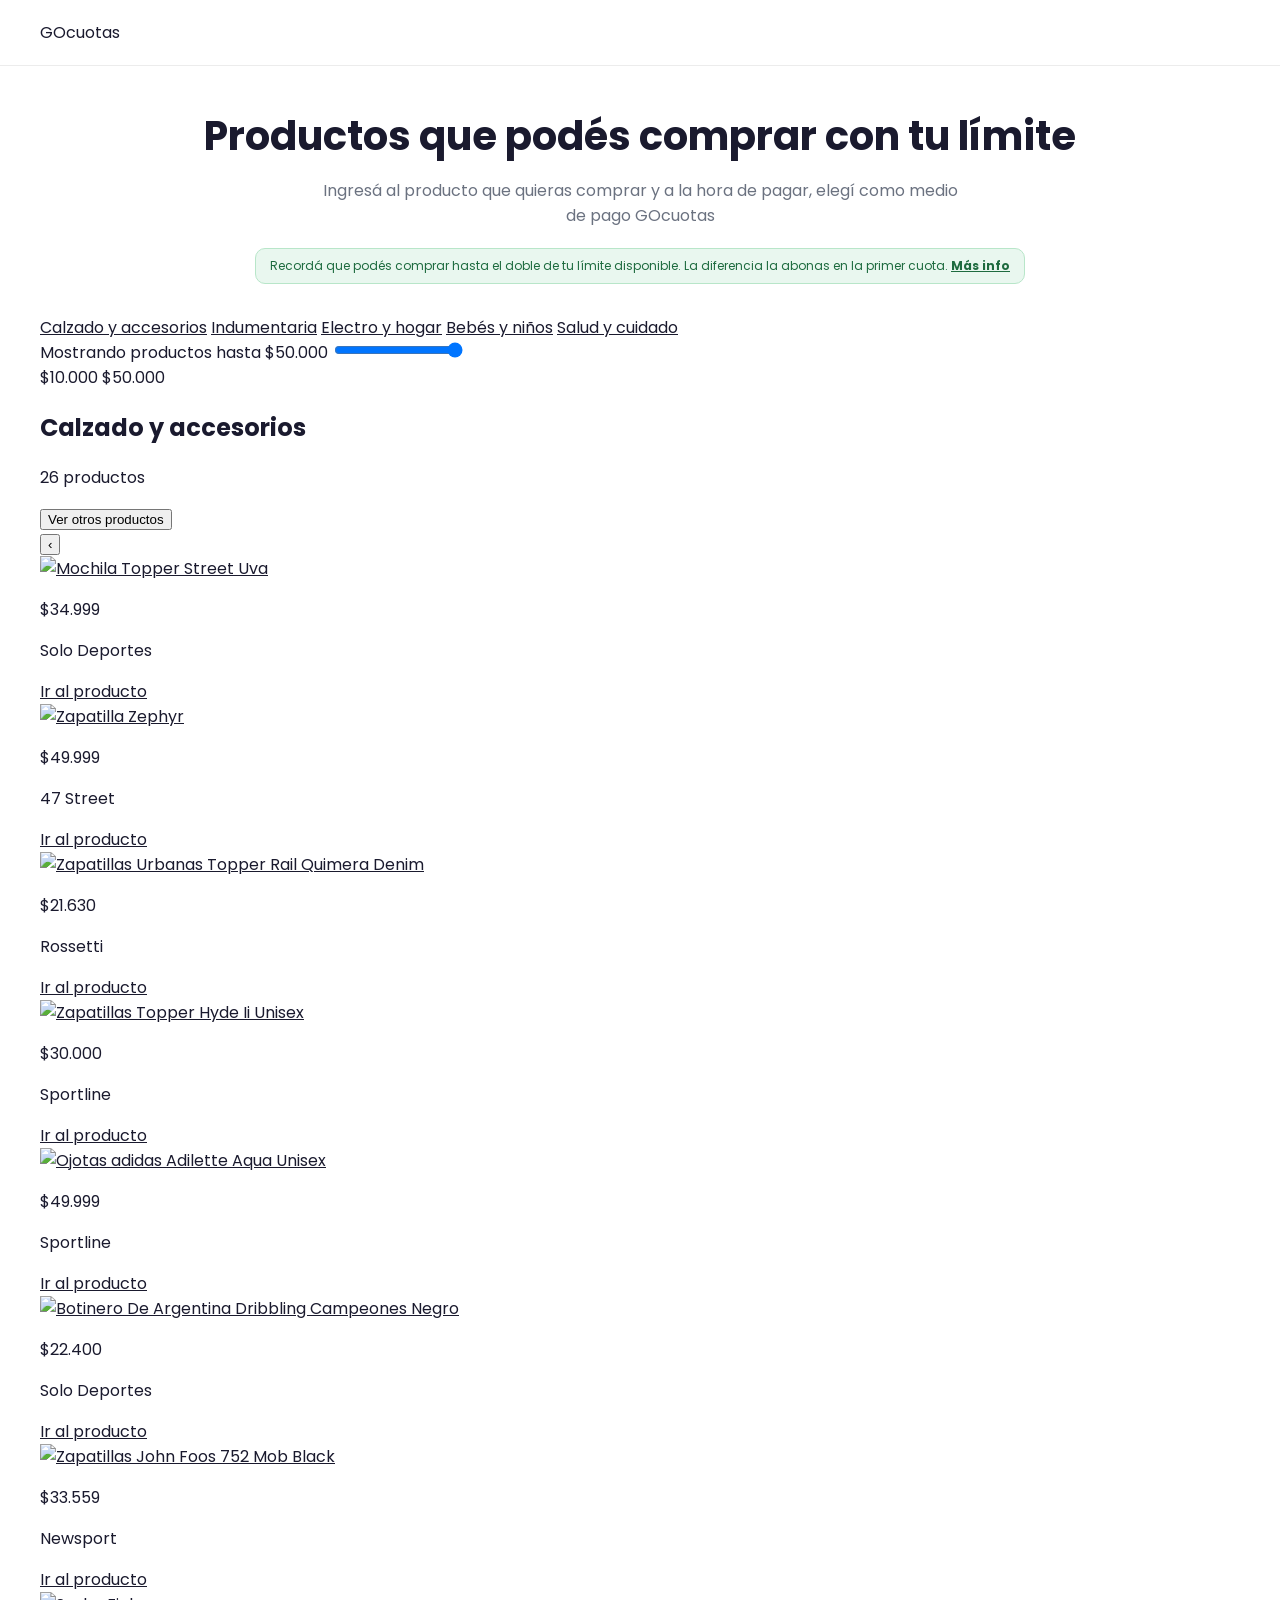
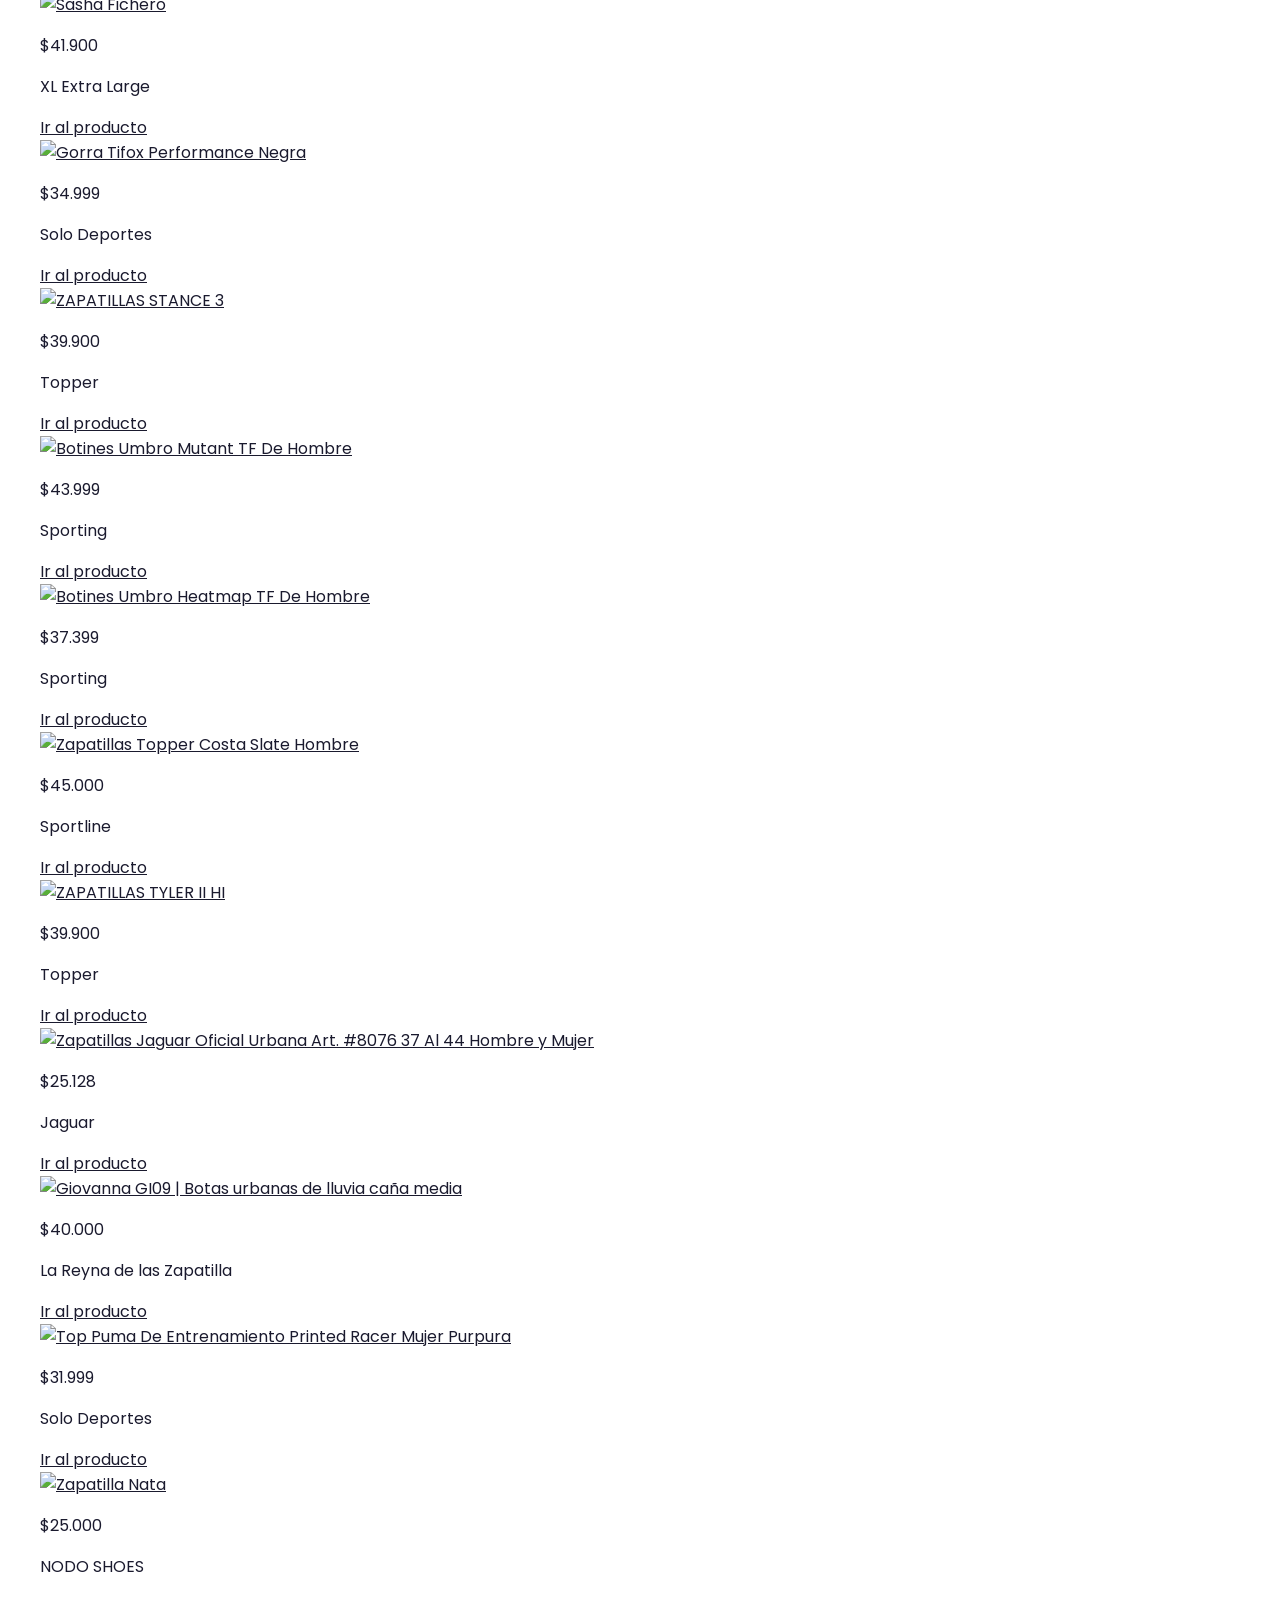
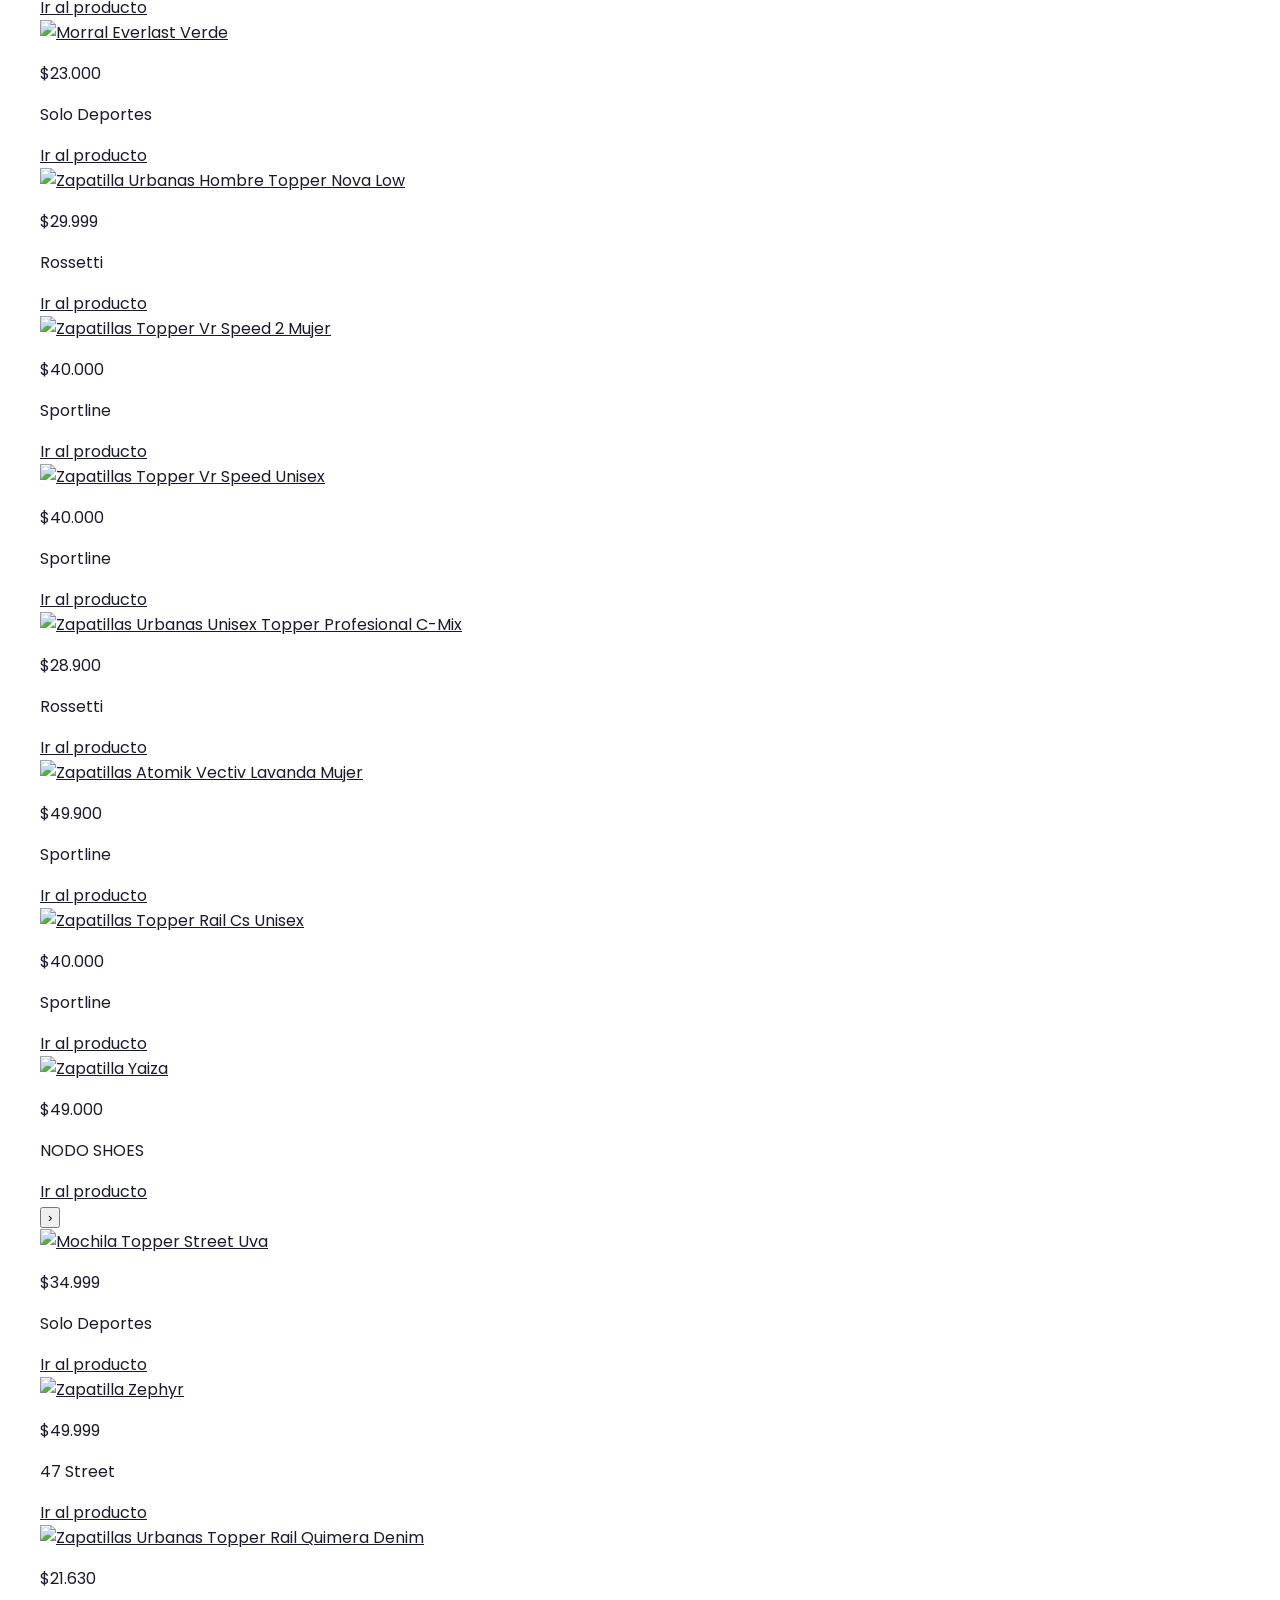
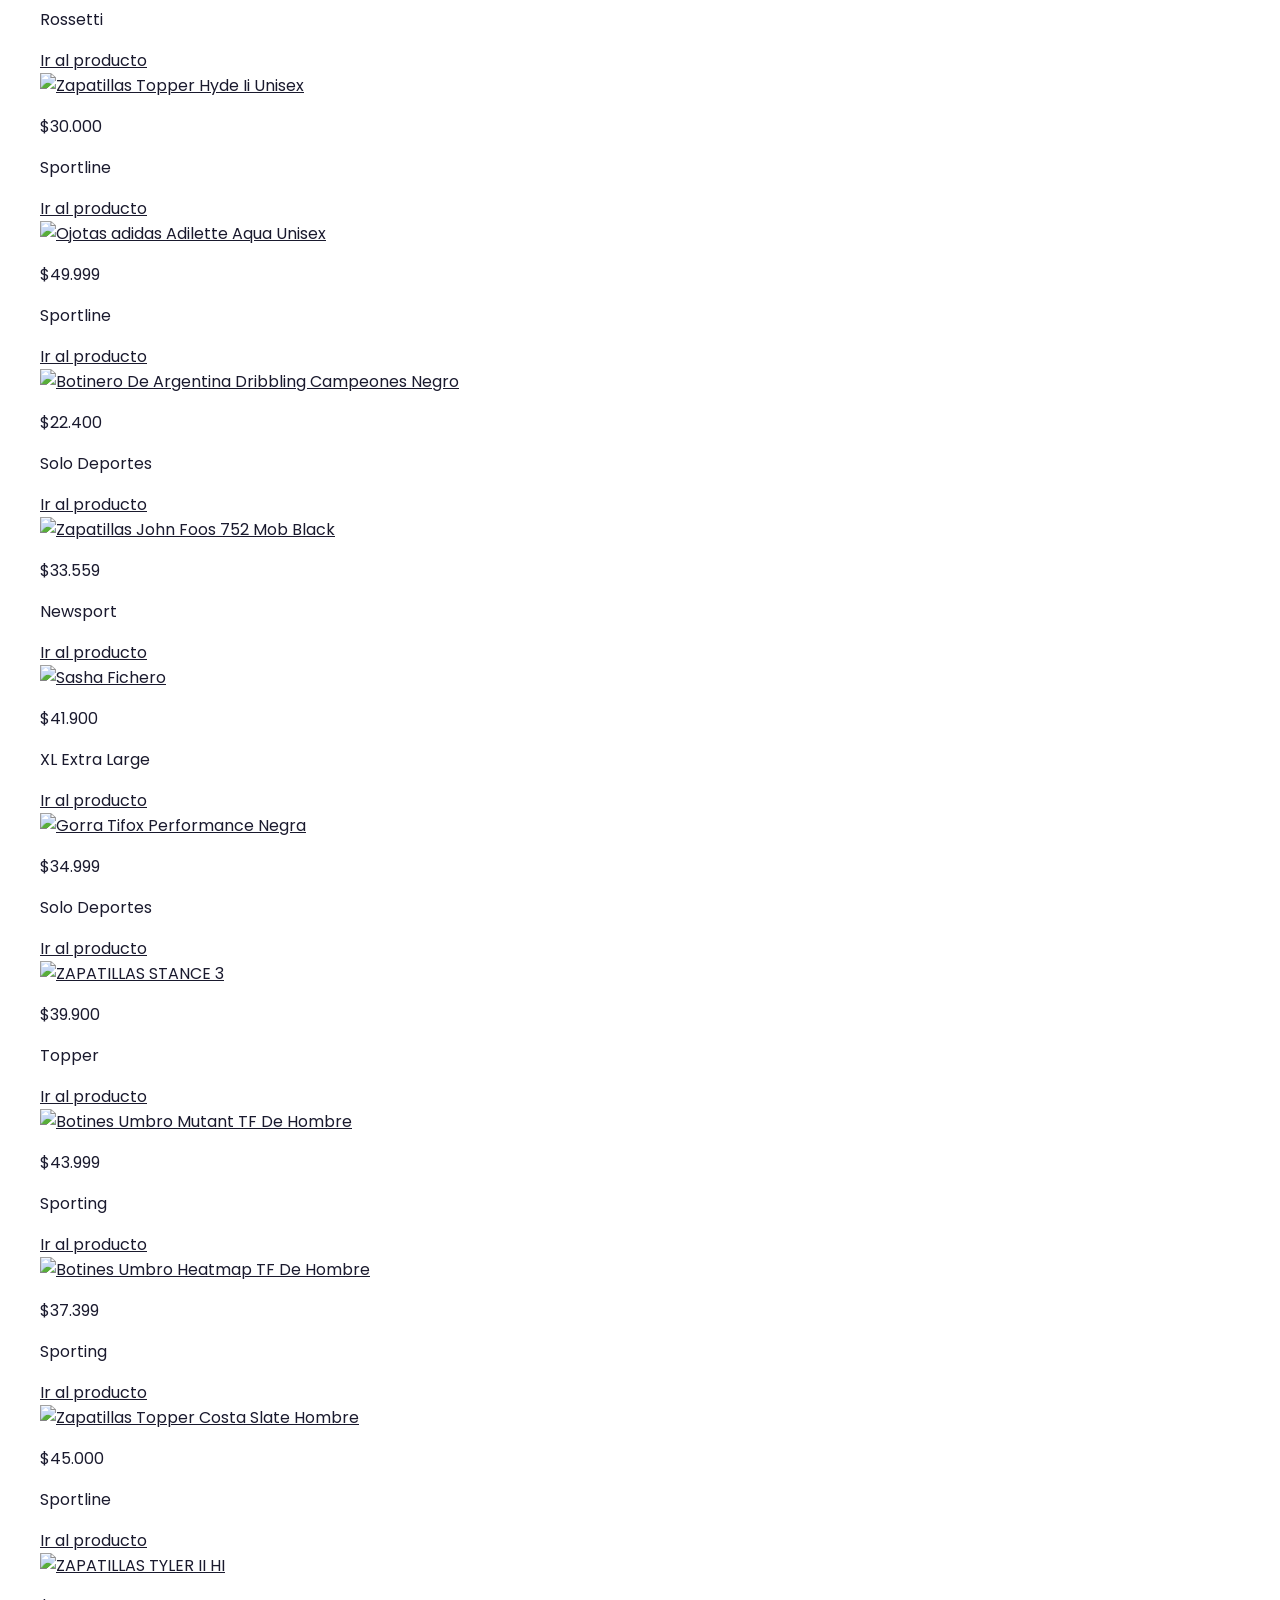
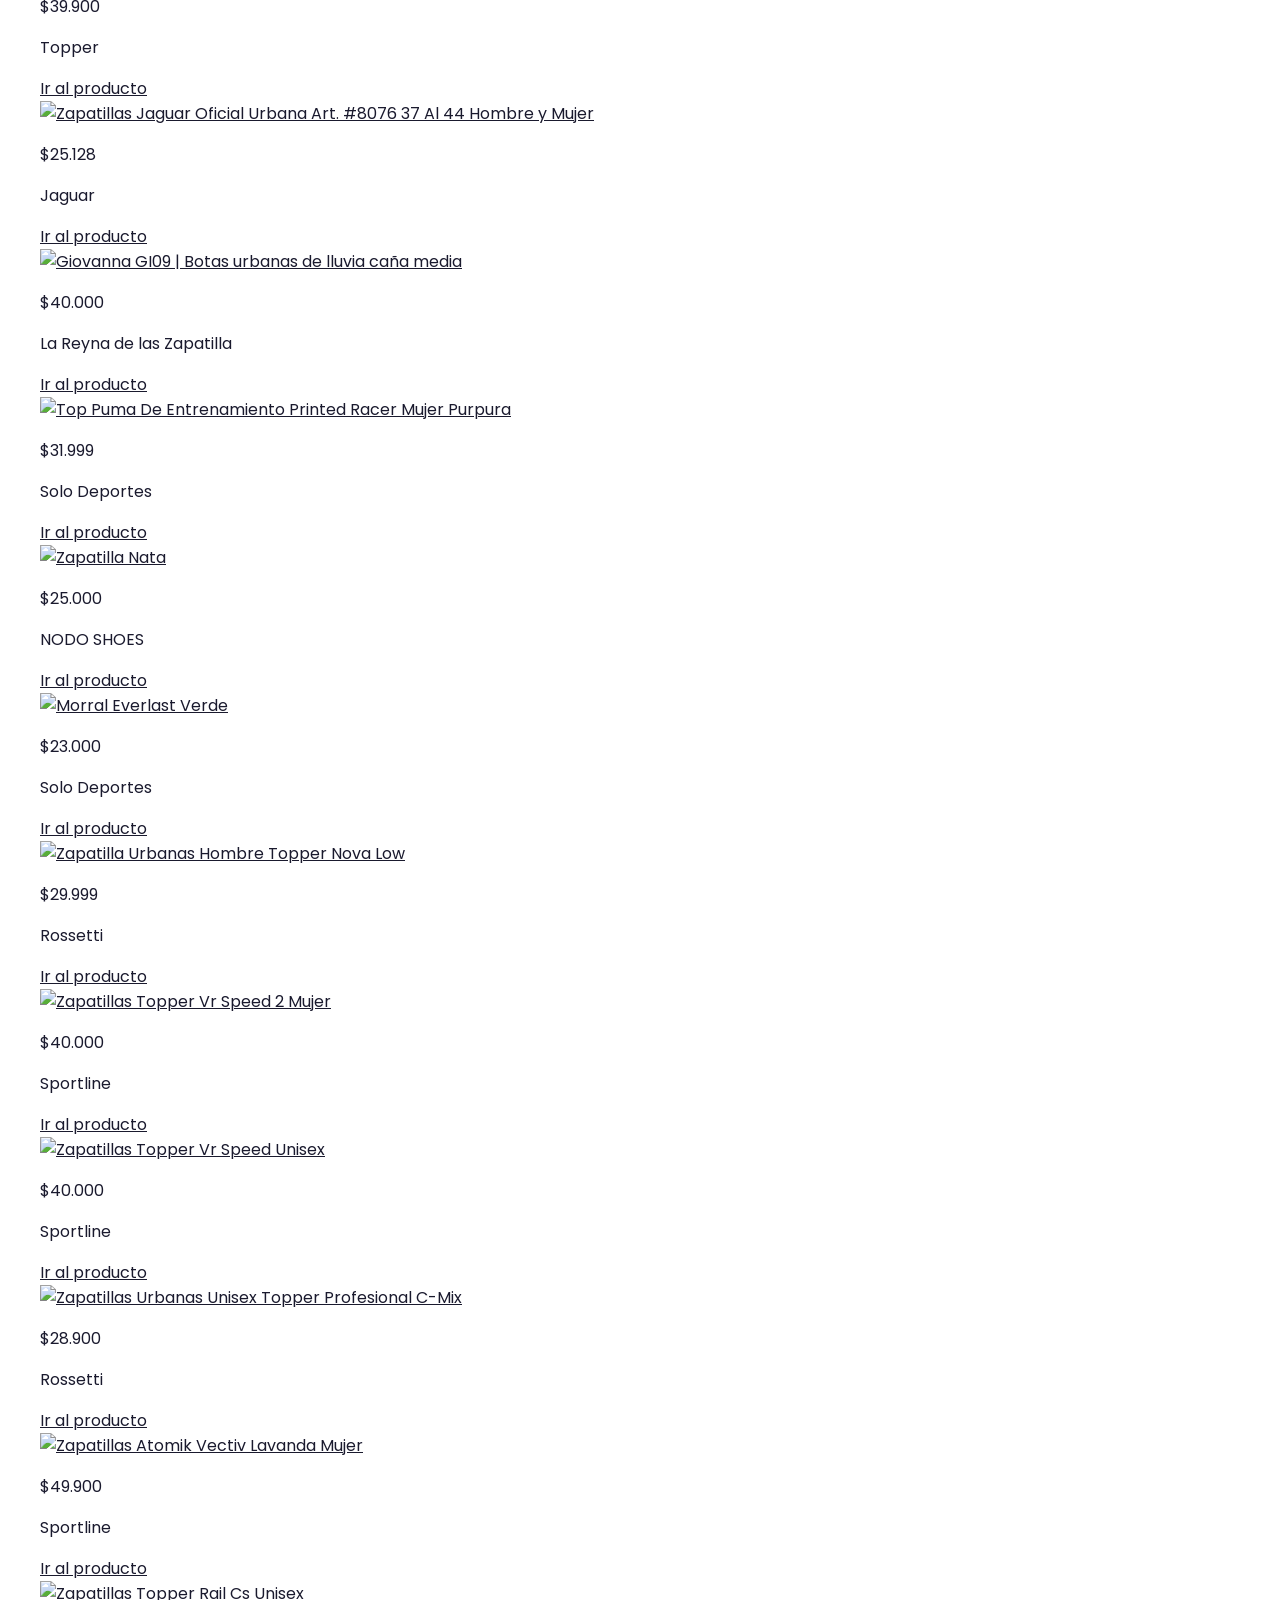
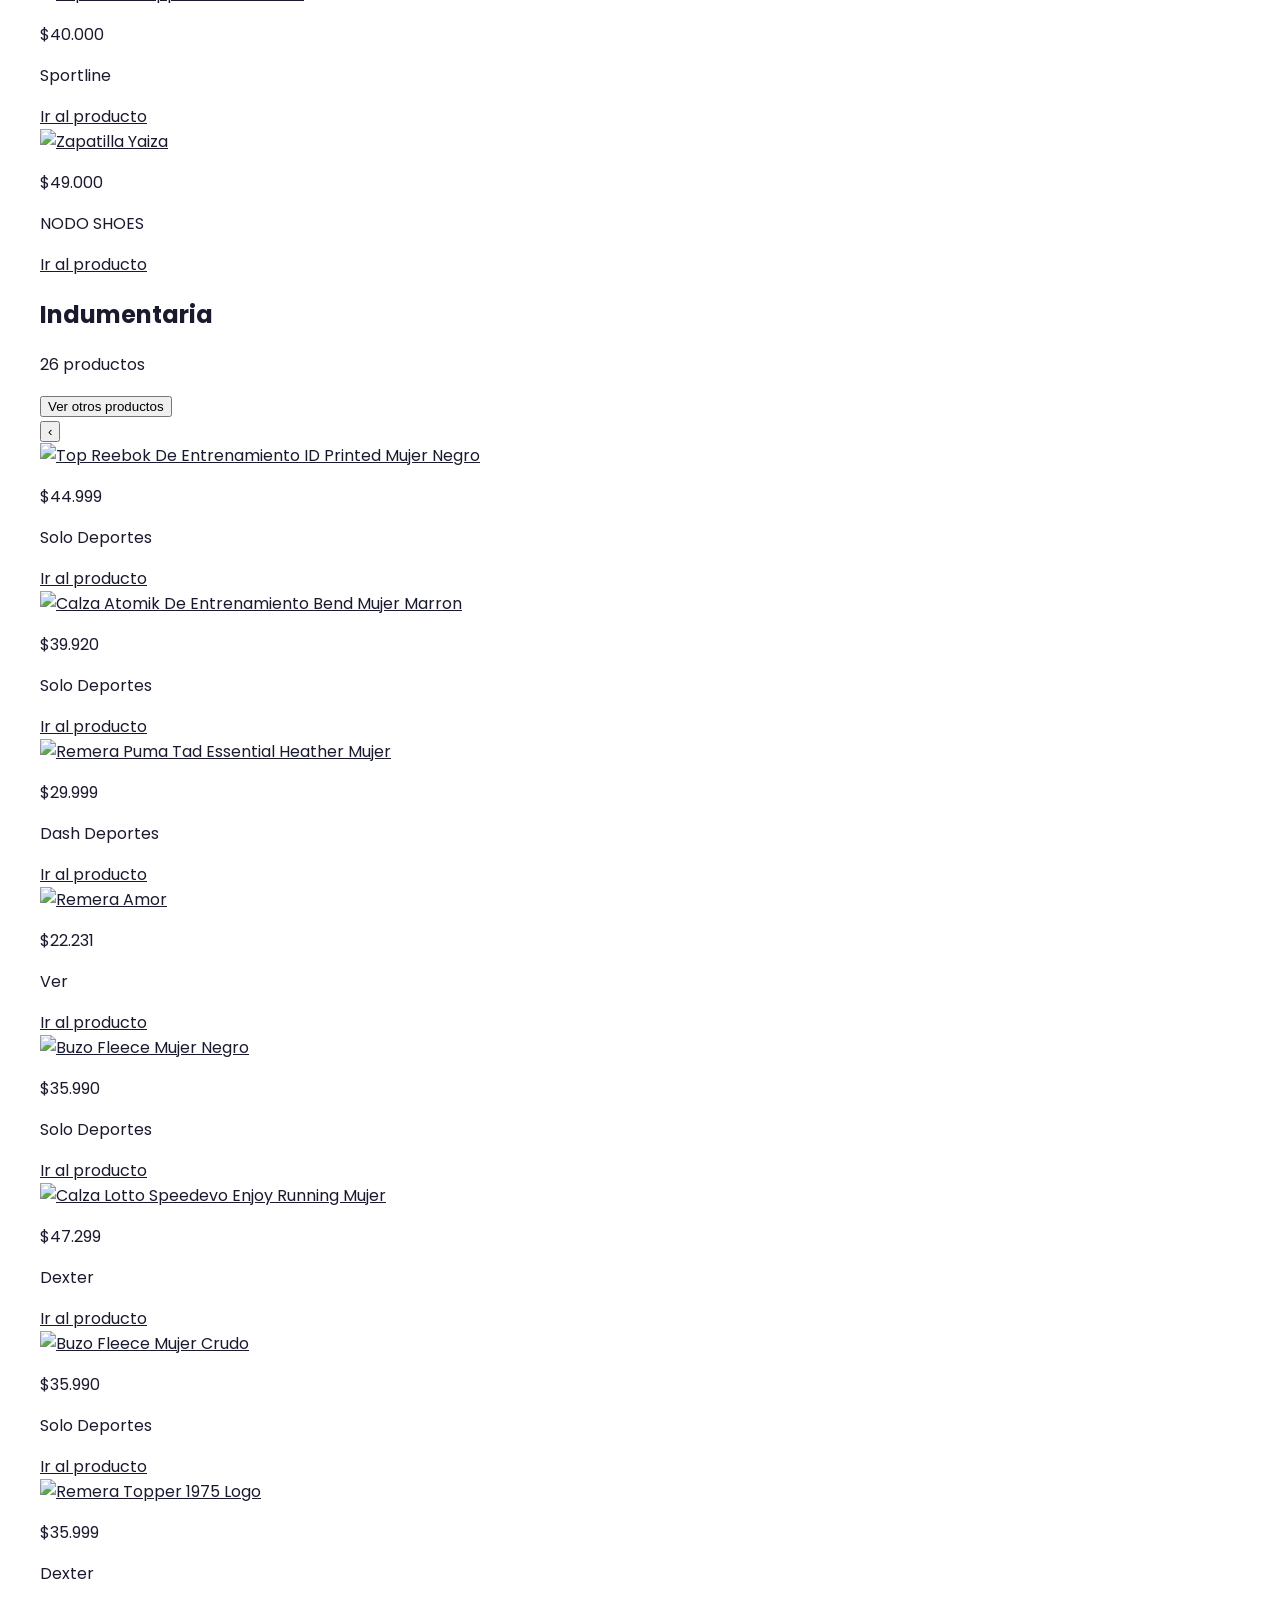
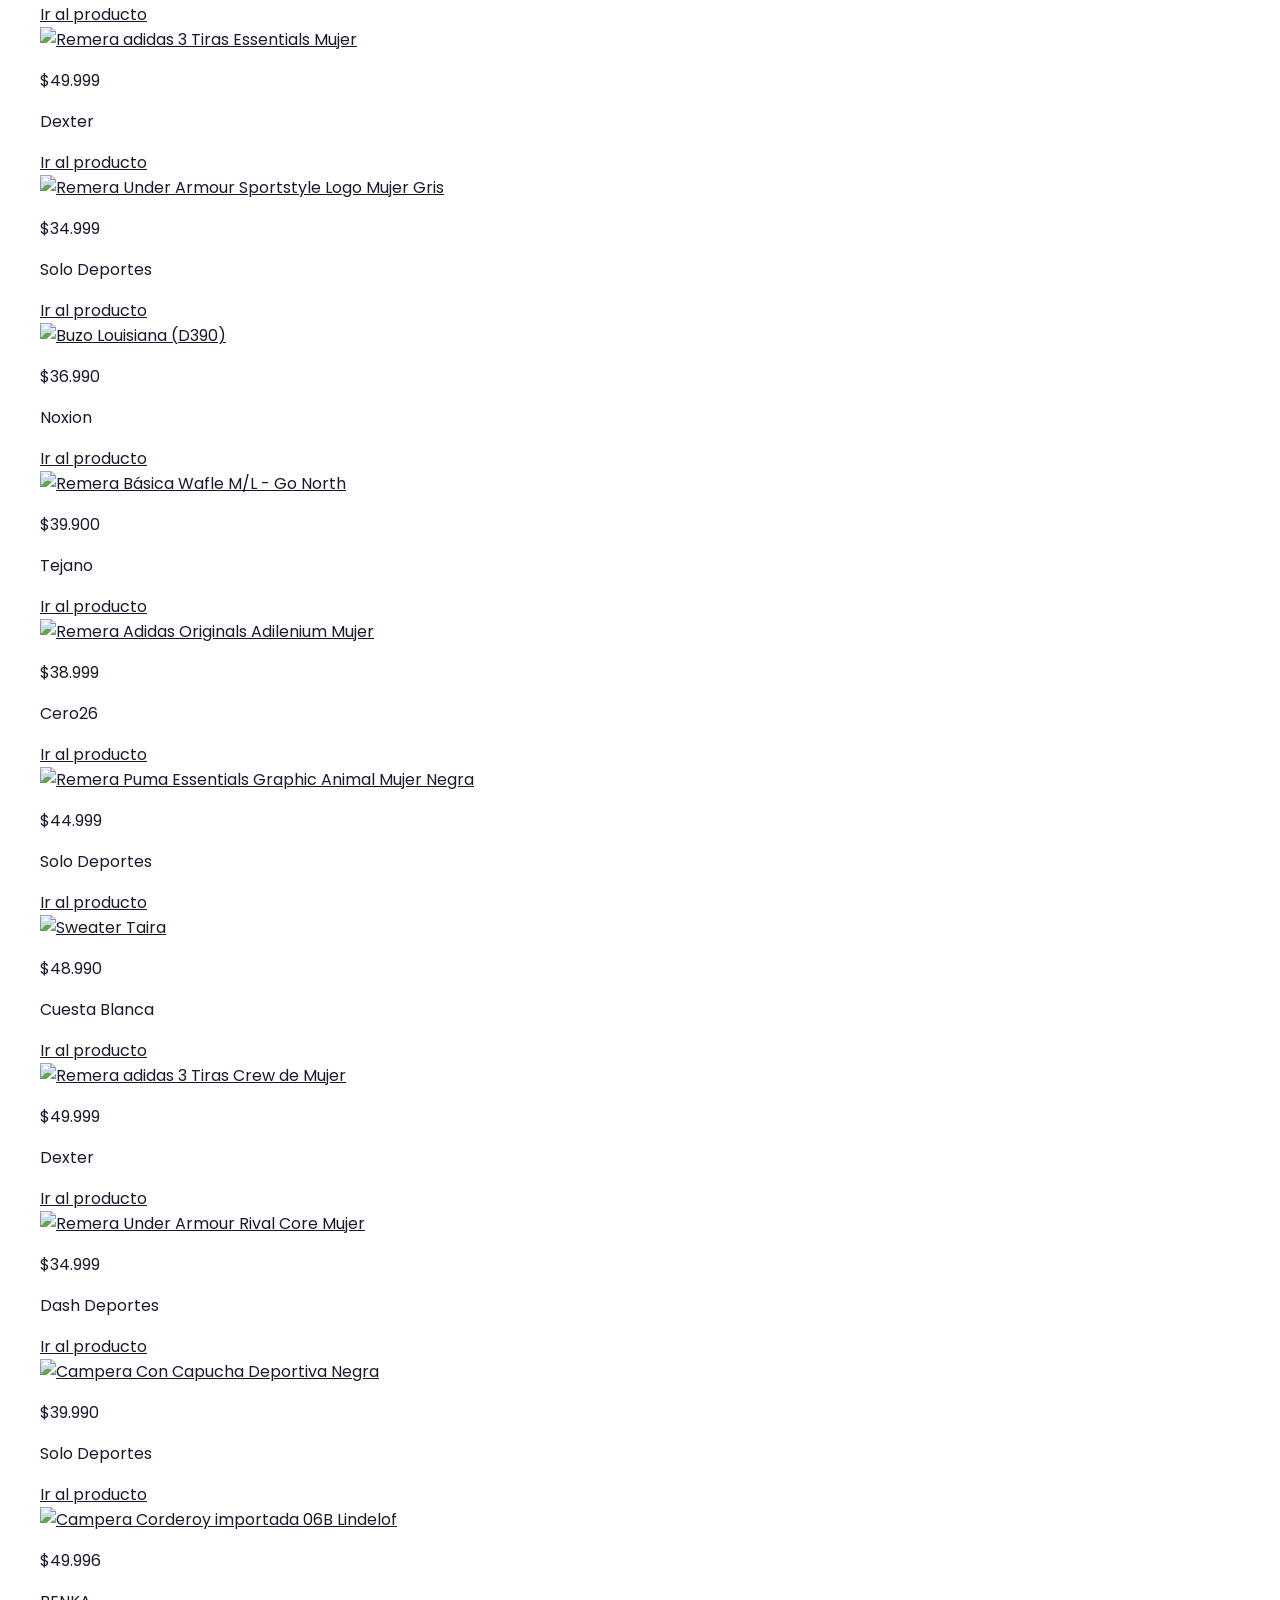
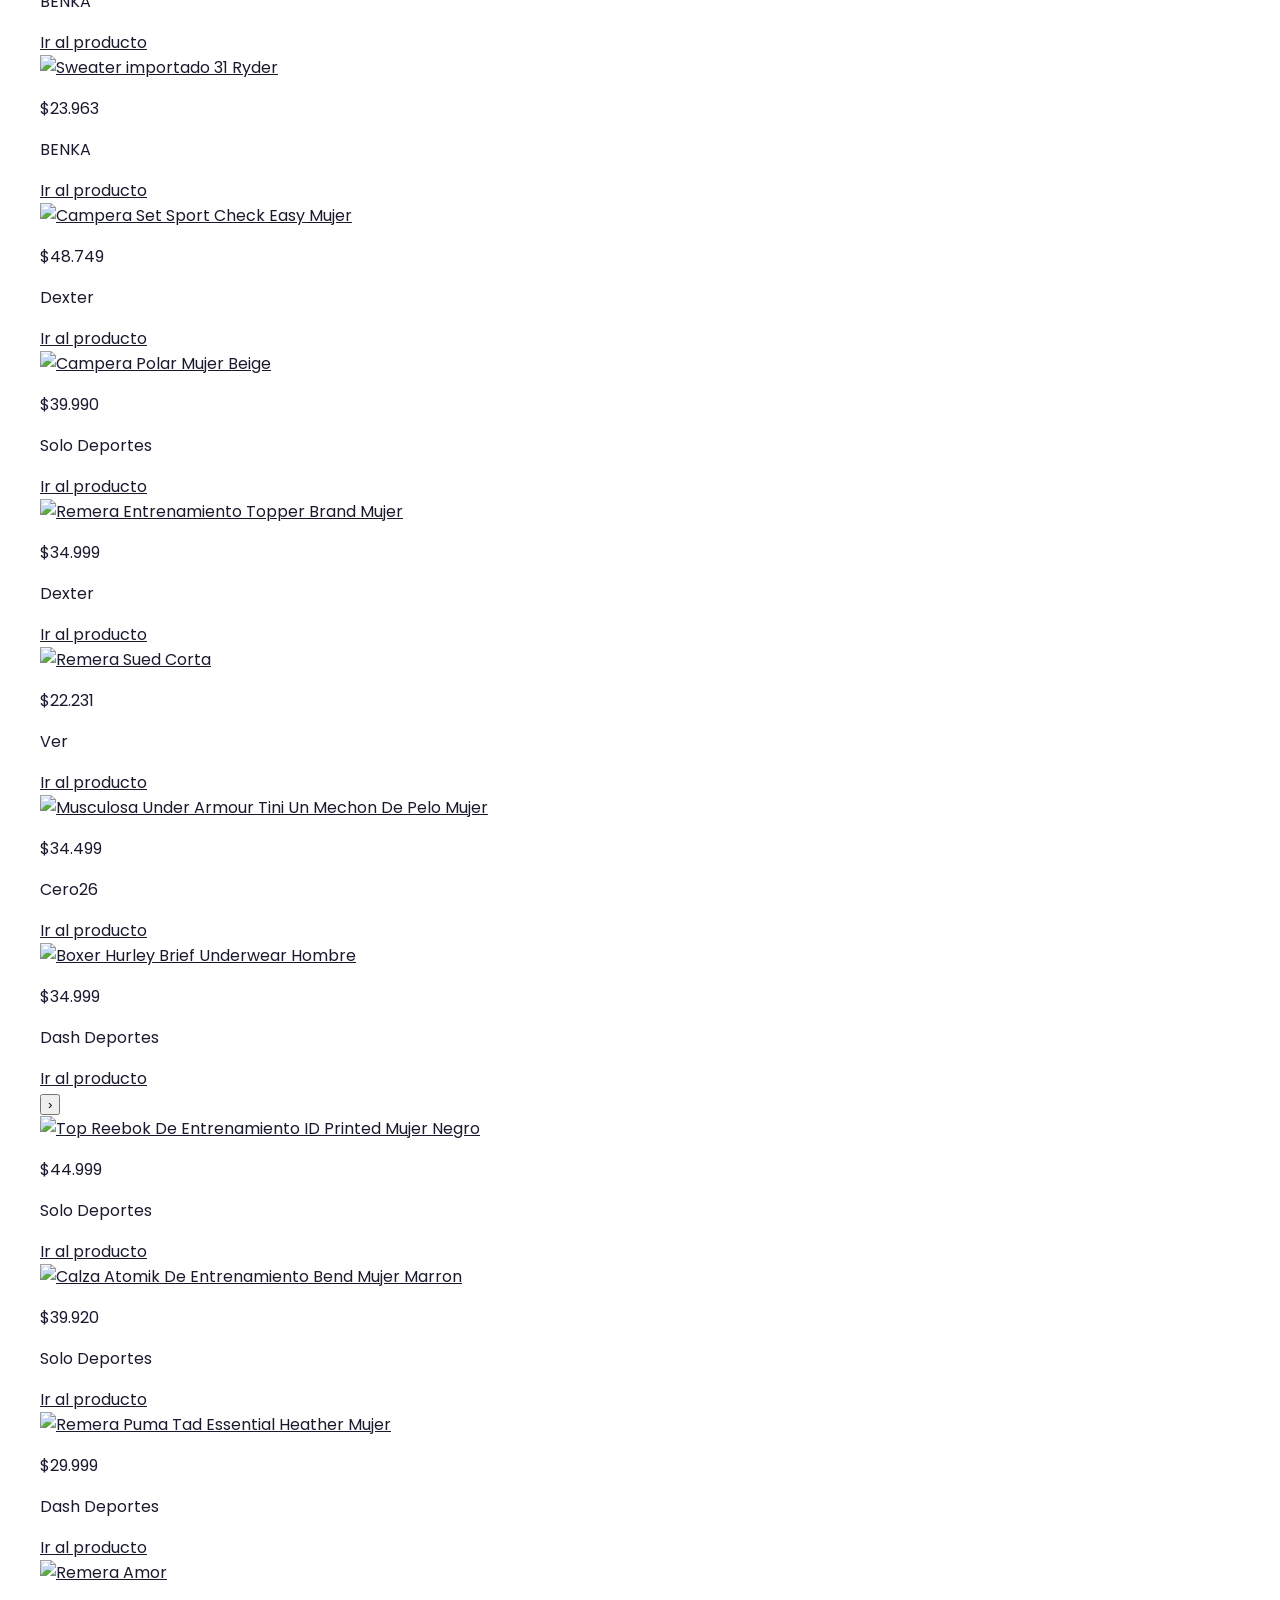
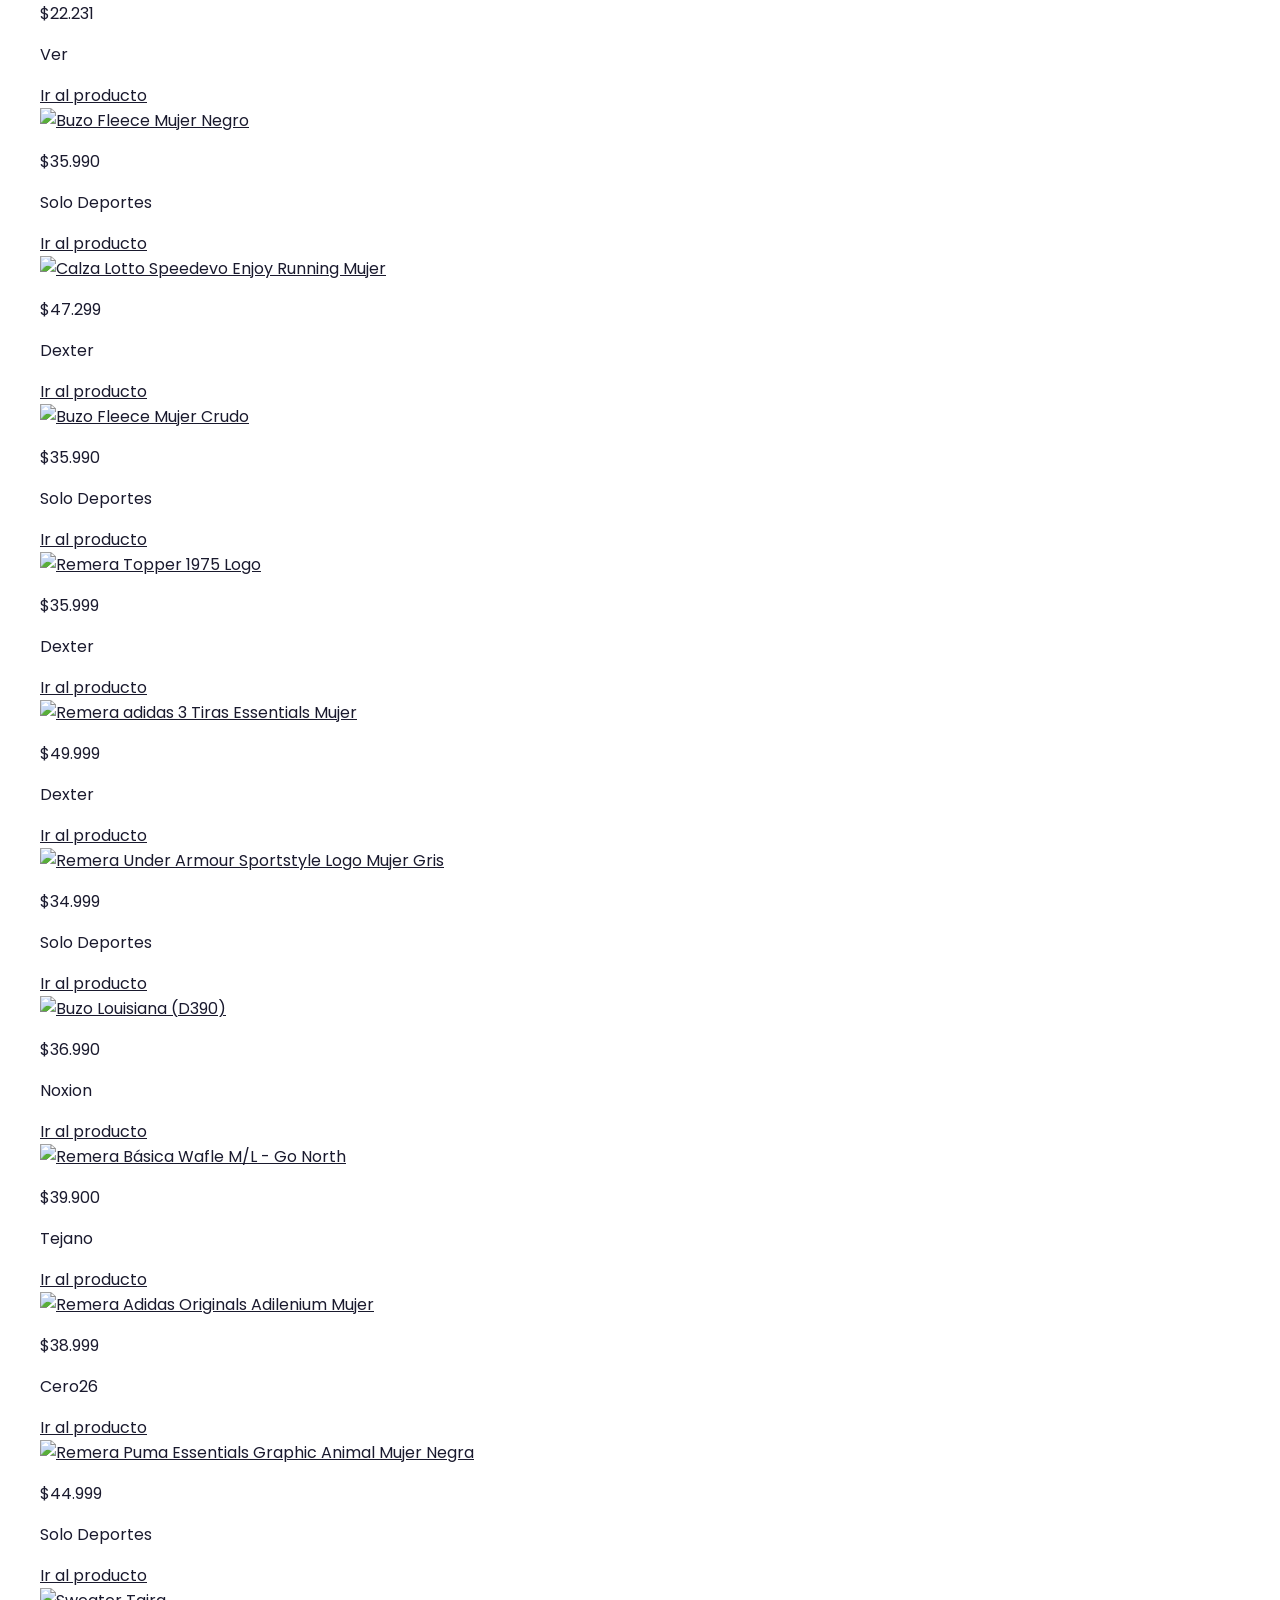
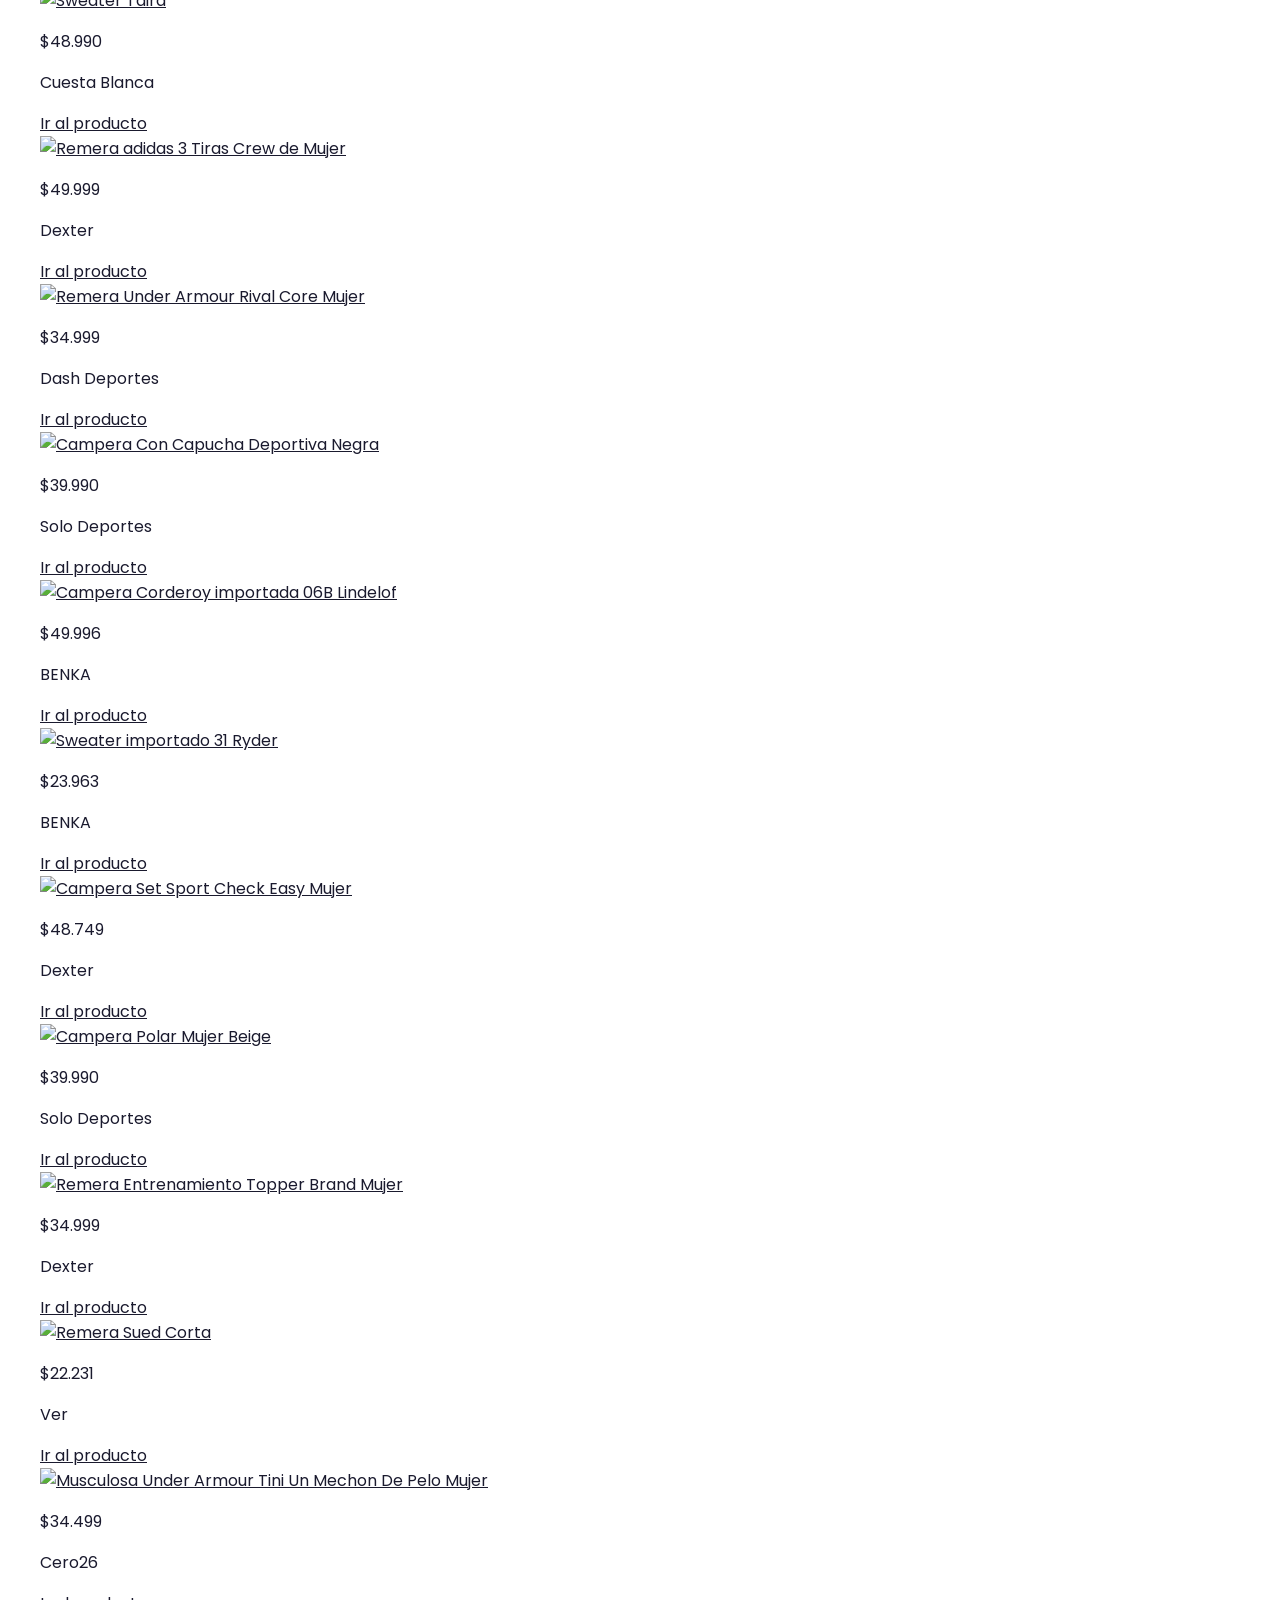
==== commit d8322388: "Add files via upload" ====
--- a/index.html
+++ b/index.html
@@ -1,1197 +1,2162 @@
-<!DOCTYPE html>
-<html lang="es-AR">
-<head>
-<meta charset="UTF-8">
-<meta name="viewport" content="width=device-width, initial-scale=1.0">
-<title>Locales adheridos GOcuotas — Mirá todos los locales donde podés comprar</title>
-<link rel="preconnect" href="https://fonts.googleapis.com">
-<link rel="preconnect" href="https://fonts.gstatic.com" crossorigin>
-<link href="https://fonts.googleapis.com/css2?family=Poppins:wght@400;600;700;800&display=swap" rel="stylesheet">
-<link rel="stylesheet" href="style.css">
-<link rel="icon" type="image/svg+xml" href="favicon.svg">
-<style>html{scroll-behavior:smooth;}</style>
-</head>
-<body>
-
-<header class="site-header">
-  <div class="container site-header__row">
-    <a href="#top" class="site-header__logo">
-      <img src="favicon.svg" alt="GOcuotas">
-      <span>GOcuotas</span>
-    </a>
-  </div>
-</header>
-
-<section class="hero" id="top">
-  <div class="container">
-    <h1>Mirá todos los locales donde podés comprar</h1>
-    <p>Ingresá en el local que quieras comprar, seleccioná tu producto favorito y a la hora de pagar, elegí como medio de pago GOcuotas</p>
-    <button type="button" class="info-toggle-btn" aria-expanded="false" aria-controls="limite-info-box">
-      <span aria-hidden="true">&#9432;</span> Más info sobre tu límite
-    </button>
-    <div class="info-box" id="limite-info-box">
-      <p>Recordá que podés comprar hasta el doble de tu límite disponible. La diferencia la abonas en la primer cuota. <a href="https://ayuda.gocuotas.com/es/articles/11844342-como-funciona-la-primera-cuota-variable" target="_blank" rel="noopener">Más info</a></p>
-    </div>
-  </div>
-</section>
-
-<nav class="mode-tabs container" aria-label="Tipo de local">
-  <button type="button" class="mode-tabs__btn" data-mode="online">Online</button>
-  <button type="button" class="mode-tabs__btn is-active" data-mode="fisica">Tienda física</button>
-</nav>
-
-<div class="province-select-wrap container" id="province-select-wrap">
-  <select class="province-select" id="province-select">
-    <option value="Buenos Aires">Buenos Aires</option>
-    <option value="Capital Federal">Capital Federal</option>
-    <option value="Catamarca">Catamarca</option>
-    <option value="Chaco">Chaco</option>
-    <option value="Chubut">Chubut</option>
-    <option value="Córdoba">Córdoba</option>
-    <option value="Corrientes">Corrientes</option>
-    <option value="Entre Ríos">Entre Ríos</option>
-    <option value="Formosa">Formosa</option>
-    <option value="Jujuy">Jujuy</option>
-    <option value="La Pampa">La Pampa</option>
-    <option value="La Rioja">La Rioja</option>
-    <option value="Mendoza">Mendoza</option>
-    <option value="Misiones">Misiones</option>
-    <option value="Neuquén">Neuquén</option>
-    <option value="Río Negro">Río Negro</option>
-    <option value="Salta">Salta</option>
-    <option value="San Juan">San Juan</option>
-    <option value="San Luis">San Luis</option>
-    <option value="Santa Cruz">Santa Cruz</option>
-    <option value="Santa Fe">Santa Fe</option>
-    <option value="Santiago del Estero">Santiago del Estero</option>
-    <option value="Tierra del Fuego">Tierra del Fuego</option>
-    <option value="Tucumán">Tucumán</option>
-  </select>
-</div>
-
-<main>
-  <div class="locale-grid-wrap" data-grid-key="online">
-    <div class="container">
-      <div class="locale-grid">
-      <a class="locale-card" style="background-image:url('https://gocuotas-assets.s3.us-east-005.backblazeb2.com/dazo3hal5x7vw0djdgx30rgrc614')" href="https://redirect.gocuotas.com/track_client_links/eyJfcmFpbHMiOnsiZGF0YSI6MTEwMTE3OCwicHVyIjoidXNlciJ9fQ--00f8bb203ab6cf32352cf9ff518ad5420ab893a761f301ee54f3563e291cf53a" target="_blank" rel="noopener sponsored" aria-label="Solo Deportes"></a>
-      <a class="locale-card" style="background-image:url('https://gocuotas-assets.s3.us-east-005.backblazeb2.com/0f5jr49a31bf5rwveqoh6nztmg5v')" href="https://redirect.gocuotas.com/track_client_links/eyJfcmFpbHMiOnsiZGF0YSI6MTc3NjEyMSwicHVyIjoidXNlciJ9fQ--cf7f9559446518a333ace145925d5baf97c19c0a2d6db0b47947da213c9e130e" target="_blank" rel="noopener sponsored" aria-label="DEXTER"></a>
-      <a class="locale-card" style="background-image:url('https://gocuotas-assets.s3.us-east-005.backblazeb2.com/6miyhf11jds8jfrqcp5w5aozplam')" href="https://redirect.gocuotas.com/track_client_links/eyJfcmFpbHMiOnsiZGF0YSI6NDMyNTk1NywicHVyIjoidXNlciJ9fQ--afd88b75d990f1ea643ef3133bba67eb907b358d0b08c4aad008f10e25c43ecd" target="_blank" rel="noopener sponsored" aria-label="Supermercado Dia %"></a>
-      <a class="locale-card" style="background-image:url('https://gocuotas-assets.s3.us-east-005.backblazeb2.com/u8nze1xgu9mv3597d3fbu37ung7x')" href="https://redirect.gocuotas.com/track_client_links/eyJfcmFpbHMiOnsiZGF0YSI6Mzc5ODE1MSwicHVyIjoidXNlciJ9fQ--cdfe58f6feb2e5a94d09954d008da0ffc2f86be416a2f32596cf081b3da28b50" target="_blank" rel="noopener sponsored" aria-label="FarmaOnline"></a>
-      <a class="locale-card" style="background-image:url('https://gocuotas-assets.s3.us-east-005.backblazeb2.com/paxyvf3m5wmmooqewokgp5sdmkv9')" href="https://redirect.gocuotas.com/track_client_links/eyJfcmFpbHMiOnsiZGF0YSI6MzYwMTk5MywicHVyIjoidXNlciJ9fQ--195e0a03ef8b624318e056e635eef3574698a79c5baa3116f6261cec5f74e615" target="_blank" rel="noopener sponsored" aria-label="Vital Buenos Aires"></a>
-      <a class="locale-card" style="background-image:url('https://gocuotas-assets.s3.us-east-005.backblazeb2.com/bucs92e932e8poygyoxvx8ttsn0m')" href="https://redirect.gocuotas.com/track_client_links/eyJfcmFpbHMiOnsiZGF0YSI6MTIwNjYxLCJwdXIiOiJ1c2VyIn19--1d89e41f3c4ffcaaf00993bdc2f0bd94806578edd166c598a4afa0791f54b8d6" target="_blank" rel="noopener sponsored" aria-label="Rossetti Deportes"></a>
-      <a class="locale-card" style="background-image:url('https://gocuotas-assets.s3.us-east-005.backblazeb2.com/k6yq6mnhgldt8xorb8qu977xrmid')" href="https://redirect.gocuotas.com/track_client_links/eyJfcmFpbHMiOnsiZGF0YSI6MjkxMzI3MywicHVyIjoidXNlciJ9fQ--c2e1427de374c0838205ab5ccb4f65555de7b50a9ef2084940b1d857d0393c74" target="_blank" rel="noopener sponsored" aria-label="SPORTLINE"></a>
-      <a class="locale-card" style="background-image:url('https://gocuotas-assets.s3.us-east-005.backblazeb2.com/1n6o6b35ww6xibl1de33u35cn8zw')" href="https://redirect.gocuotas.com/track_client_links/eyJfcmFpbHMiOnsiZGF0YSI6Mzk4ODk3NiwicHVyIjoidXNlciJ9fQ--fd29ee7e77def56c12dd4a912366c631bf78764c25a3bbd998bded7f8c23a7a4" target="_blank" rel="noopener sponsored" aria-label="SPORTING"></a>
-      <a class="locale-card" style="background-image:url('https://gocuotas-assets.s3.us-east-005.backblazeb2.com/5fcuty4cln1rmu0fqzbaxs0epcba')" href="https://redirect.gocuotas.com/track_client_links/eyJfcmFpbHMiOnsiZGF0YSI6MTg3NDcyMSwicHVyIjoidXNlciJ9fQ--78b0dee453e494267d33c897614c4ee196b8fd8c9071b367c44be1cba0e1549a" target="_blank" rel="noopener sponsored" aria-label="Mimo &amp;amp; Co"></a>
-      <a class="locale-card" style="background-image:url('https://gocuotas-assets.s3.us-east-005.backblazeb2.com/1hdnlziet67mozokxt5zybppjx36')" href="https://redirect.gocuotas.com/track_client_links/eyJfcmFpbHMiOnsiZGF0YSI6NDYzOTczLCJwdXIiOiJ1c2VyIn19--ccf38dc0b4ebb596d8b8a2c9baae287c67718b86b4f39062d1ca70ab2c913896" target="_blank" rel="noopener sponsored" aria-label="Farmamix"></a>
-      <a class="locale-card" style="background-image:url('https://gocuotas-assets.s3.us-east-005.backblazeb2.com/l80kn5pnd4qcg6tiirgrk6y5dl5k')" href="https://redirect.gocuotas.com/track_client_links/eyJfcmFpbHMiOnsiZGF0YSI6MTcwMTcxLCJwdXIiOiJ1c2VyIn19--476c566a2d12860c40a4acc6c0aaa7a23f4200284353fa0e43a7a1a69390497f" target="_blank" rel="noopener sponsored" aria-label="Tate"></a>
-      <a class="locale-card" style="background-image:url('https://gocuotas-assets.s3.us-east-005.backblazeb2.com/uapx45486csppgwu8g6j0utra4ge')" href="https://redirect.gocuotas.com/track_client_links/eyJfcmFpbHMiOnsiZGF0YSI6MTg0Nzk2NiwicHVyIjoidXNlciJ9fQ--06a8e3e9423d5351c55b2e520a5696c92cfd98401faf9d8f3e6706b931eedbbf" target="_blank" rel="noopener sponsored" aria-label="New Sport"></a>
-      <a class="locale-card" style="background-image:url('https://gocuotas-assets.s3.us-east-005.backblazeb2.com/go7tef7jbw3qhdcu2pz4t14w97wc')" href="https://redirect.gocuotas.com/track_client_links/eyJfcmFpbHMiOnsiZGF0YSI6MTM1MzQ5NywicHVyIjoidXNlciJ9fQ--d3d42044f863dc076121d9506a4bfa88a5d211b2f8b95a395c3e77357b8ad0b5" target="_blank" rel="noopener sponsored" aria-label="Ganga Home"></a>
-      <a class="locale-card" style="background-image:url('https://gocuotas-assets.s3.us-east-005.backblazeb2.com/7x1ynas8mbir36znawoddi0ba7cm')" href="https://redirect.gocuotas.com/track_client_links/eyJfcmFpbHMiOnsiZGF0YSI6NTIyOTM0MywicHVyIjoidXNlciJ9fQ--9118c7d95c8ed60e8c4d5b059035c4efff14cd1e72979d1b22d543a52ac45f5b" target="_blank" rel="noopener sponsored" aria-label="DASH ONLINE"></a>
-      <a class="locale-card" style="background-image:url('https://gocuotas-assets.s3.us-east-005.backblazeb2.com/rz8wnhn4lcrwiuflaxdum393vef0')" href="https://redirect.gocuotas.com/track_client_links/eyJfcmFpbHMiOnsiZGF0YSI6ODE1NTYxLCJwdXIiOiJ1c2VyIn19--860b181b031b02dcd3ccc849eb01e696e7e61c34dc0e1a410ca895a5fd8d78c6" target="_blank" rel="noopener sponsored" aria-label="NOVOGAR"></a>
-      <a class="locale-card" style="background-image:url('https://gocuotas-assets.s3.us-east-005.backblazeb2.com/2sgxpchpgp8wdrd8rsec6p35l63l')" href="https://redirect.gocuotas.com/track_client_links/eyJfcmFpbHMiOnsiZGF0YSI6MjQ2MTYzMSwicHVyIjoidXNlciJ9fQ--05eda80019fc4fdec1a5999aabfaf8caa8408610bfc9cd8303f785994dc19c02" target="_blank" rel="noopener sponsored" aria-label="GOcelular"></a>
-      <a class="locale-card" style="background-image:url('https://gocuotas-assets.s3.us-east-005.backblazeb2.com/8nfdie1xzceosw08ckhiu1jea6so')" href="https://redirect.gocuotas.com/track_client_links/eyJfcmFpbHMiOnsiZGF0YSI6MjU1NDQxMiwicHVyIjoidXNlciJ9fQ--1d4d44e36d3ca145827ec16a976ddd1b577567d37e4c7678590974c6a7e5f36f" target="_blank" rel="noopener sponsored" aria-label="Pigmento"></a>
-      <a class="locale-card" style="background-image:url('https://gocuotas-assets.s3.us-east-005.backblazeb2.com/1speso6te5jetgz6ijyloe4uwrhr')" href="https://redirect.gocuotas.com/track_client_links/eyJfcmFpbHMiOnsiZGF0YSI6MTUyNjA3LCJwdXIiOiJ1c2VyIn19--f4011da35035c487dbb22b38416ccf3a5d9221abe45e75c50c153bb201fc896f" target="_blank" rel="noopener sponsored" aria-label="Parfumerie"></a>
-      <a class="locale-card" style="background-image:url('https://gocuotas-assets.s3.us-east-005.backblazeb2.com/2eu47xptynbxnj2lznzza5c9ff0s')" href="https://redirect.gocuotas.com/track_client_links/eyJfcmFpbHMiOnsiZGF0YSI6MjE5NzUxNCwicHVyIjoidXNlciJ9fQ--08e2733ac8196f2ef401081d368df775874fc5f76e53e83dba71d4fdcad08fff" target="_blank" rel="noopener sponsored" aria-label="Farmacia del Pueblo"></a>
-      <a class="locale-card" style="background-image:url('https://gocuotas-assets.s3.us-east-005.backblazeb2.com/bzdkmk16bkt8j63bwazhq78fyu14')" href="https://redirect.gocuotas.com/track_client_links/eyJfcmFpbHMiOnsiZGF0YSI6MTUwMTkwOCwicHVyIjoidXNlciJ9fQ--8758b46e04600e0e02533298f395f708c01887a11fdd17b9d14458eabcc546e4" target="_blank" rel="noopener sponsored" aria-label="47 STREET online"></a>
-      <a class="locale-card" style="background-image:url('https://gocuotas-assets.s3.us-east-005.backblazeb2.com/a3sxuy7rj7ji5n0kojil3p575hto')" href="https://redirect.gocuotas.com/track_client_links/eyJfcmFpbHMiOnsiZGF0YSI6MTA0LCJwdXIiOiJ1c2VyIn19--334e4b747997459c38e4e29281011d1c2701062f0bb94113271a1782c0bfce40" target="_blank" rel="noopener sponsored" aria-label="Indonesia"></a>
-      <a class="locale-card" style="background-image:url('https://gocuotas-assets.s3.us-east-005.backblazeb2.com/z5c5uvegenwkmwyu9enszf5b3w9g')" href="https://redirect.gocuotas.com/track_client_links/eyJfcmFpbHMiOnsiZGF0YSI6MTg0ODAzMSwicHVyIjoidXNlciJ9fQ--8e2f132868529058d354dad90299568a3263e1bc8f163e1d3cf20930015322e6" target="_blank" rel="noopener sponsored" aria-label="Cero26 - Tienda Fuencarral"></a>
-      <a class="locale-card" style="background-image:url('https://gocuotas-assets.s3.us-east-005.backblazeb2.com/m7q7ybiy7zmvea5xhe2pd7rfjz30')" href="https://redirect.gocuotas.com/track_client_links/eyJfcmFpbHMiOnsiZGF0YSI6ODYzOTc4LCJwdXIiOiJ1c2VyIn19--40f7bd79bd326de1c68c4dac10accba7e23e290cf981ec47d027d0e4354cdce6" target="_blank" rel="noopener sponsored" aria-label="Grisino online"></a>
-      <a class="locale-card" style="background-image:url('https://gocuotas-assets.s3.us-east-005.backblazeb2.com/c7gl7kiatfkx8y7s33zzclm2tb2i')" href="https://redirect.gocuotas.com/track_client_links/eyJfcmFpbHMiOnsiZGF0YSI6MTgwNzA5NiwicHVyIjoidXNlciJ9fQ--46aa238a0a24f809d8518257f3bb01154ad56d65715ab4311d2c3a5ed2b4d324" target="_blank" rel="noopener sponsored" aria-label="MIMO"></a>
-      <a class="locale-card" style="background-image:url('https://gocuotas-assets.s3.us-east-005.backblazeb2.com/9d7edxr2oz4d7a3mof01zj0ogr0r')" href="https://redirect.gocuotas.com/track_client_links/eyJfcmFpbHMiOnsiZGF0YSI6MzAwNTQ5MiwicHVyIjoidXNlciJ9fQ--2329a20c21257127c611be07f6670b72e2c779d102691d006006c20ffef2f26a" target="_blank" rel="noopener sponsored" aria-label="Farmacia Central Oeste"></a>
-      <a class="locale-card" style="background-image:url('https://gocuotas-assets.s3.us-east-005.backblazeb2.com/fgxepvi97d430po6jvl3v3bo4j6k')" href="https://redirect.gocuotas.com/track_client_links/eyJfcmFpbHMiOnsiZGF0YSI6MTgyNzYzMiwicHVyIjoidXNlciJ9fQ--2997e71b097b2f8a79f7d5aec91f5cd03600d8a6421891dbe6f1ed41344a6328" target="_blank" rel="noopener sponsored" aria-label="CHEEKY"></a>
-      <a class="locale-card" style="background-image:url('https://gocuotas-assets.s3.us-east-005.backblazeb2.com/4fn0puygui0zi8fdogspzzdmhhu1')" href="https://redirect.gocuotas.com/track_client_links/eyJfcmFpbHMiOnsiZGF0YSI6MTEwNTksInB1ciI6InVzZXIifX0--bf70886656a0b2d8f7e78828760798dd43a1e2a27c681c0b9d4609baa8f64439" target="_blank" rel="noopener sponsored" aria-label="El Palacio de la Oportunidad"></a>
-      <a class="locale-card" style="background-image:url('https://gocuotas-assets.s3.us-east-005.backblazeb2.com/og43r2jcms82sp21lg0zvqwo7dph')" href="https://redirect.gocuotas.com/track_client_links/eyJfcmFpbHMiOnsiZGF0YSI6ODg1MjIxLCJwdXIiOiJ1c2VyIn19--4000de2b2d2cc83a277336977f00332a893e84c35219fdaeea01900289abbf22" target="_blank" rel="noopener sponsored" aria-label="Ver"></a>
-      <a class="locale-card" style="background-image:url('https://gocuotas-assets.s3.us-east-005.backblazeb2.com/ban446hpz55fgy5ua0n8mdan5f7s')" href="https://redirect.gocuotas.com/track_client_links/eyJfcmFpbHMiOnsiZGF0YSI6NDUxMzAwNSwicHVyIjoidXNlciJ9fQ--8c3636fc3d713469f49afbbdcbddc8bb849508b721ecdf27cb7e9fb9e39f68c1" target="_blank" rel="noopener sponsored" aria-label="SODASTREAM"></a>
-      <a class="locale-card" style="background-image:url('https://gocuotas-assets.s3.us-east-005.backblazeb2.com/zfgj7hj545tkkune4jbti4qynnhq')" href="https://redirect.gocuotas.com/track_client_links/eyJfcmFpbHMiOnsiZGF0YSI6MTcyMDc2OCwicHVyIjoidXNlciJ9fQ--38f765b70c5bc76fdfbcf257966cfcadfd7223c44edf469eae3d1845d44ce882" target="_blank" rel="noopener sponsored" aria-label="MARATHON"></a>
-      <a class="locale-card" style="background-image:url('https://gocuotas-assets.s3.us-east-005.backblazeb2.com/q6tvib1madz8kfwwyjzy6sfe2ns5')" href="https://redirect.gocuotas.com/track_client_links/eyJfcmFpbHMiOnsiZGF0YSI6MzU4NzgsInB1ciI6InVzZXIifX0--2bd054eca2055a51d9034df0bf6283a450a32664ba19df61c1cdd6849a2244ff" target="_blank" rel="noopener sponsored" aria-label="Riiing"></a>
-      <a class="locale-card" style="background-image:url('https://gocuotas-assets.s3.us-east-005.backblazeb2.com/cjme6kysji6c0bvxbwve4aqs9ufd')" href="https://redirect.gocuotas.com/track_client_links/eyJfcmFpbHMiOnsiZGF0YSI6MzY2MjE2MCwicHVyIjoidXNlciJ9fQ--505c2aaa73680b77c49e3eed25b6ff9270a4311b928bf4fc238f3324aa6e915d" target="_blank" rel="noopener sponsored" aria-label="AC TECNOLOGIA"></a>
-      <a class="locale-card" style="background-image:url('https://gocuotas-assets.s3.us-east-005.backblazeb2.com/6u92g0rc44xzy55fm9mb420c9t2j')" href="https://redirect.gocuotas.com/track_client_links/eyJfcmFpbHMiOnsiZGF0YSI6MTkzMzgwOSwicHVyIjoidXNlciJ9fQ--4aacd14b43c7c933581eea9c9c6de19a60c6f2f4d116fab0e813b73d98e223bd" target="_blank" rel="noopener sponsored" aria-label="OUTLET ALVEAR"></a>
-      <a class="locale-card" style="background-image:url('https://gocuotas-assets.s3.us-east-005.backblazeb2.com/qfmqj8j7cilzjjrk9gnadfl9qdxy')" href="https://redirect.gocuotas.com/track_client_links/eyJfcmFpbHMiOnsiZGF0YSI6MTQ2Mjc4NywicHVyIjoidXNlciJ9fQ--5f3bd8864a103b75a569d86ee0edbd7114fb65af396355b19d62a71800c48d8b" target="_blank" rel="noopener sponsored" aria-label="Seven Sport"></a>
-      <a class="locale-card" style="background-image:url('https://gocuotas-assets.s3.us-east-005.backblazeb2.com/q6e3ewh00hubsdgaivrgx8bcp7uf')" href="https://redirect.gocuotas.com/track_client_links/eyJfcmFpbHMiOnsiZGF0YSI6MTYwMDI1LCJwdXIiOiJ1c2VyIn19--1c1a4a639bbbcefa0a0ba399e1affad8d739f6fa4f8bb0d739e9f52b88d31452" target="_blank" rel="noopener sponsored" aria-label="Punto Deportivo"></a>
-      <a class="locale-card" style="background-image:url('https://gocuotas-assets.s3.us-east-005.backblazeb2.com/h95oydruk8z2wydml3yesurgf4h8')" href="https://redirect.gocuotas.com/track_client_links/eyJfcmFpbHMiOnsiZGF0YSI6NjIyMTU1LCJwdXIiOiJ1c2VyIn19--351d8558acbb02b15fc1194f7ddf6ded854eee5926926e35af383c3bd2024d4f" target="_blank" rel="noopener sponsored" aria-label="Farmacia Líder"></a>
-      <a class="locale-card" style="background-image:url('https://gocuotas-assets.s3.us-east-005.backblazeb2.com/vzc0qrc9ds4xzyue1wpjbztf2u7p')" href="https://redirect.gocuotas.com/track_client_links/eyJfcmFpbHMiOnsiZGF0YSI6NTIyOTI2OSwicHVyIjoidXNlciJ9fQ--198f346b6efb368c2be24f50cb81be1dbdf5e12854d5631d7c685964d4097786" target="_blank" rel="noopener sponsored" aria-label="GRID ONLINE"></a>
-      <a class="locale-card" style="background-image:url('https://gocuotas-assets.s3.us-east-005.backblazeb2.com/9t22ilxn6fx3caxdn9ewlqype04z')" href="https://redirect.gocuotas.com/track_client_links/eyJfcmFpbHMiOnsiZGF0YSI6NTAyMjMsInB1ciI6InVzZXIifX0--da6364bc92ff4454dcc20fc72452b8d44bb6b014a808bb0e56fff4c2fc24744c" target="_blank" rel="noopener sponsored" aria-label="Konjac"></a>
-      <a class="locale-card" style="background-image:url('https://gocuotas-assets.s3.us-east-005.backblazeb2.com/tmg3jdjffq3840v5r3rme29rwzm1')" href="https://redirect.gocuotas.com/track_client_links/eyJfcmFpbHMiOnsiZGF0YSI6ODY3NywicHVyIjoidXNlciJ9fQ--ebe87952e1e1002140b2a903053719b3c570c5ee866728086c334a37cbf8315e" target="_blank" rel="noopener sponsored" aria-label="Farmacias Sanchez Antoniolli"></a>
-      <a class="locale-card" style="background-image:url('https://gocuotas-assets.s3.us-east-005.backblazeb2.com/f7dqj6tfarv687zg1r2uovctcuum')" href="https://redirect.gocuotas.com/track_client_links/eyJfcmFpbHMiOnsiZGF0YSI6NzYyNzc0LCJwdXIiOiJ1c2VyIn19--12bc9d1ade838732caf68ca039323c5bc39e7e1f5852c22eb9cbdff234b892cd" target="_blank" rel="noopener sponsored" aria-label="RAFFE PERFUMERIAS"></a>
-      <a class="locale-card" style="background-image:url('https://gocuotas-assets.s3.us-east-005.backblazeb2.com/suzgcmwcnsjiylc3rtzmuctvx4gr')" href="https://redirect.gocuotas.com/track_client_links/eyJfcmFpbHMiOnsiZGF0YSI6NjI0MjM2MiwicHVyIjoidXNlciJ9fQ--f261d9315c2ff0d85522b9ac080965ccac187253c2f2c40f3c3399f5c3264e23" target="_blank" rel="noopener sponsored" aria-label="New Sport - Templo del Futbol"></a>
-      <a class="locale-card" style="background-image:url('https://gocuotas-assets.s3.us-east-005.backblazeb2.com/ev2t8ofxa16x0j681vwwylstu73u')" href="https://redirect.gocuotas.com/track_client_links/eyJfcmFpbHMiOnsiZGF0YSI6MzA2NTMyMiwicHVyIjoidXNlciJ9fQ--16e6289ffcb5e2c321c307dc0fb5223fece9961483d0ec793393018d8ea92a30" target="_blank" rel="noopener sponsored" aria-label="TOPPER"></a>
-      <a class="locale-card" style="background-image:url('https://gocuotas-assets.s3.us-east-005.backblazeb2.com/uf5idi98062ljq191kmzmdmu3u50')" href="https://redirect.gocuotas.com/track_client_links/eyJfcmFpbHMiOnsiZGF0YSI6MjA3NzIwNCwicHVyIjoidXNlciJ9fQ--1c6647d2e70268e2c0251ddc7388cce356032b420c87aef99411eeb2010be1b9" target="_blank" rel="noopener sponsored" aria-label="Open Sports"></a>
-      <a class="locale-card" style="background-image:url('https://gocuotas-assets.s3.us-east-005.backblazeb2.com/uzenifoyih8bkob61nxglsyvomf7')" href="https://redirect.gocuotas.com/track_client_links/eyJfcmFpbHMiOnsiZGF0YSI6NTY2ODUzMCwicHVyIjoidXNlciJ9fQ--c7ddc913ead0403df7ed9b3d2925cbd1e21a2c63b3399f7d139b43ba82cefe09" target="_blank" rel="noopener sponsored" aria-label="SAY MOOD"></a>
-      <a class="locale-card" style="background-image:url('https://gocuotas-assets.s3.us-east-005.backblazeb2.com/quywct82gv2hd4vppnutki6a1t2o')" href="https://redirect.gocuotas.com/track_client_links/eyJfcmFpbHMiOnsiZGF0YSI6NDc5MDI1MSwicHVyIjoidXNlciJ9fQ--98221c2e5830de2a6bf620c637bf2a9ad6d4920ea8fd04753e42cc586821dd0b" target="_blank" rel="noopener sponsored" aria-label="EL MUNDO DEL JUGUETE"></a>
-      <a class="locale-card" style="background-image:url('https://gocuotas-assets.s3.us-east-005.backblazeb2.com/8qd3z5tgkj9pckekei1f5cdqljp3')" href="https://redirect.gocuotas.com/track_client_links/eyJfcmFpbHMiOnsiZGF0YSI6MTgxNjA2MywicHVyIjoidXNlciJ9fQ--8f23190b6d3f9fd215f8c89252f7f4d71139b072b6dac37a469ac0428aba0d78" target="_blank" rel="noopener sponsored" aria-label="CUESTA BLANCA"></a>
-      <a class="locale-card" style="background-image:url('https://gocuotas-assets.s3.us-east-005.backblazeb2.com/8o4grdyp5sutvedbuemcq3f5fsmt')" href="https://redirect.gocuotas.com/track_client_links/eyJfcmFpbHMiOnsiZGF0YSI6NTg3NTc0MCwicHVyIjoidXNlciJ9fQ--aef9bef9fef5ffffb31a3b1be1a688090643433708648edf48f09793fa806224" target="_blank" rel="noopener sponsored" aria-label="Jaguar Shoes"></a>
-      <a class="locale-card" style="background-image:url('https://gocuotas-assets.s3.us-east-005.backblazeb2.com/5hy2ts6l01ar64lz0t5e44xw6jld')" href="https://redirect.gocuotas.com/track_client_links/eyJfcmFpbHMiOnsiZGF0YSI6Mjg5OTE3MiwicHVyIjoidXNlciJ9fQ--2b31528a959bd055727971068355c2e195d76384baa47a4b7f9530a3f3db4631" target="_blank" rel="noopener sponsored" aria-label="VITNIK"></a>
-      <a class="locale-card" style="background-image:url('https://gocuotas-assets.s3.us-east-005.backblazeb2.com/8h5ka0jwd70ixrvyyjmoyl4386al')" href="https://redirect.gocuotas.com/track_client_links/eyJfcmFpbHMiOnsiZGF0YSI6OTYzNywicHVyIjoidXNlciJ9fQ--c2732cf52eaf0a94958cb657bfd9775dc817f0df43aecc664d74a4216a1f7a09" target="_blank" rel="noopener sponsored" aria-label="Nodo Shoes"></a>
-      <a class="locale-card" style="background-image:url('https://gocuotas-assets.s3.us-east-005.backblazeb2.com/ffjyny9xz2vlwt151vuvyg1turm4')" href="https://redirect.gocuotas.com/track_client_links/eyJfcmFpbHMiOnsiZGF0YSI6NDQ2MDc4MSwicHVyIjoidXNlciJ9fQ--9eb91ad9d911192f7bc192800edb47f06261affbf86043719d13bcb7ce7b84e0" target="_blank" rel="noopener sponsored" aria-label="Artículos Nuevo Tiempo"></a>
-      <a class="locale-card" style="background-image:url('https://gocuotas-assets.s3.us-east-005.backblazeb2.com/4yzba8n489npxybam9mbvk69j6hq')" href="https://redirect.gocuotas.com/track_client_links/eyJfcmFpbHMiOnsiZGF0YSI6MjU0NjIzMSwicHVyIjoidXNlciJ9fQ--f8ffccf52c0145dc2c64a20e92802a0621d818fee4d586e8e196f3e37967c704" target="_blank" rel="noopener sponsored" aria-label="FARMACIA SOCIAL"></a>
-      <a class="locale-card" style="background-image:url('https://gocuotas-assets.s3.us-east-005.backblazeb2.com/67u9o0meum2688u33yqh8bj3xo7t')" href="https://redirect.gocuotas.com/track_client_links/eyJfcmFpbHMiOnsiZGF0YSI6MjU1NzQ4MCwicHVyIjoidXNlciJ9fQ--c2e5144921d16e7ca579914fcc8f1799a5eb2512770c99af8ff2351d2e4762da" target="_blank" rel="noopener sponsored" aria-label="Las Margaritas"></a>
-      <a class="locale-card" style="background-image:url('https://gocuotas-assets.s3.us-east-005.backblazeb2.com/88dfhx2z76kqp9lfcb6vp42o8ebo')" href="https://redirect.gocuotas.com/track_client_links/eyJfcmFpbHMiOnsiZGF0YSI6NzYyNzY5LCJwdXIiOiJ1c2VyIn19--8e6e4bd206d97556b2ff65eb6509ab2380130a9bfd77cd5a8bd9c6a1635e02c6" target="_blank" rel="noopener sponsored" aria-label="BETER CALZADOS"></a>
-      <a class="locale-card" style="background-image:url('https://gocuotas-assets.s3.us-east-005.backblazeb2.com/1pm53a9e5cr8z2ewijt9usiii17f')" href="https://redirect.gocuotas.com/track_client_links/eyJfcmFpbHMiOnsiZGF0YSI6MjAyNTY3MCwicHVyIjoidXNlciJ9fQ--52826d3a8d8c2616f77e5b75b9cd793c3b0a8c3b4f4367067f116d9faa2d25cb" target="_blank" rel="noopener sponsored" aria-label="XL EXTRA LARGE"></a>
-      <a class="locale-card" style="background-image:url('https://gocuotas-assets.s3.us-east-005.backblazeb2.com/y0qhi5aaivgnhdc60dw4b2kkk358')" href="https://redirect.gocuotas.com/track_client_links/eyJfcmFpbHMiOnsiZGF0YSI6NDg0NDQ5NSwicHVyIjoidXNlciJ9fQ--60f6b9ca898fba9d78543b9ebba1b7067bfdb15fa5aae0d1951d1f469c7139f8" target="_blank" rel="noopener sponsored" aria-label="Supermercado Josimar"></a>
-      <a class="locale-card" style="background-image:url('https://gocuotas-assets.s3.us-east-005.backblazeb2.com/onhoqf1di95dbusgwtbntnl5a3jm')" href="https://redirect.gocuotas.com/track_client_links/eyJfcmFpbHMiOnsiZGF0YSI6MTU1MjUsInB1ciI6InVzZXIifX0--d1a093cd1b000b5374421ce858994e008a16d0028d7359376dc59fcbfeb2ccd3" target="_blank" rel="noopener sponsored" aria-label="Hiper Mas"></a>
-      <a class="locale-card" style="background-image:url('https://gocuotas-assets.s3.us-east-005.backblazeb2.com/ktkqn0irkpg6v928yku7grker0s1')" href="https://redirect.gocuotas.com/track_client_links/eyJfcmFpbHMiOnsiZGF0YSI6NDk1OTEwOSwicHVyIjoidXNlciJ9fQ--a4f041c1fb496ad1b7e9a25d180a1979d28897016e8d328bd4c62b16c766a614" target="_blank" rel="noopener sponsored" aria-label="Autoservicio del centro"></a>
-      <a class="locale-card" style="background-image:url('https://gocuotas-assets.s3.us-east-005.backblazeb2.com/edw13cpxsq1fzfn8h1ssea25268q')" href="https://redirect.gocuotas.com/track_client_links/eyJfcmFpbHMiOnsiZGF0YSI6MzM2OTcxMiwicHVyIjoidXNlciJ9fQ--afd42eeb5ef293c1b4b834ba06d4c023885751fc09969fc63163cec69388bcc6" target="_blank" rel="noopener sponsored" aria-label="ACTUAL SUPERMERCADOS"></a>
-      </div>
-      
-      <div class="more-locales-cta">
-        <a class="more-locales-btn" href="https://www.gocuotas.com/stores?query=&amp;category_id=&amp;province_id=24&amp;city_id=&amp;utm_source=landing&amp;utm_medium=btn&amp;utm_campaign=locales200k" target="_blank" rel="noopener sponsored">Mirá más locales adheridos</a>
-      </div>
-    </div>
-  </div>
-
-  <div class="locale-grid-wrap" data-grid-key="province:Buenos Aires">
-    <div class="container">
-      <div class="locale-grid">
-      <a class="locale-card" style="background-image:url('https://gocuotas-assets.s3.us-east-005.backblazeb2.com/dazo3hal5x7vw0djdgx30rgrc614')" href="https://redirect.gocuotas.com/track_client_links/eyJfcmFpbHMiOnsiZGF0YSI6MTEwMTE3OCwicHVyIjoidXNlciJ9fQ--00f8bb203ab6cf32352cf9ff518ad5420ab893a761f301ee54f3563e291cf53a" target="_blank" rel="noopener sponsored" aria-label="Solo Deportes"></a>
-      <a class="locale-card" style="background-image:url('https://gocuotas-assets.s3.us-east-005.backblazeb2.com/0f5jr49a31bf5rwveqoh6nztmg5v')" href="https://redirect.gocuotas.com/track_client_links/eyJfcmFpbHMiOnsiZGF0YSI6MTc3NjEyMSwicHVyIjoidXNlciJ9fQ--cf7f9559446518a333ace145925d5baf97c19c0a2d6db0b47947da213c9e130e" target="_blank" rel="noopener sponsored" aria-label="DEXTER"></a>
-      <a class="locale-card" style="background-image:url('https://gocuotas-assets.s3.us-east-005.backblazeb2.com/paxyvf3m5wmmooqewokgp5sdmkv9')" href="https://redirect.gocuotas.com/track_client_links/eyJfcmFpbHMiOnsiZGF0YSI6MzYwMTk5MywicHVyIjoidXNlciJ9fQ--195e0a03ef8b624318e056e635eef3574698a79c5baa3116f6261cec5f74e615" target="_blank" rel="noopener sponsored" aria-label="Vital Buenos Aires"></a>
-      <a class="locale-card" style="background-image:url('https://gocuotas-assets.s3.us-east-005.backblazeb2.com/bucs92e932e8poygyoxvx8ttsn0m')" href="https://redirect.gocuotas.com/track_client_links/eyJfcmFpbHMiOnsiZGF0YSI6MTIwNjYxLCJwdXIiOiJ1c2VyIn19--1d89e41f3c4ffcaaf00993bdc2f0bd94806578edd166c598a4afa0791f54b8d6" target="_blank" rel="noopener sponsored" aria-label="Rossetti Deportes"></a>
-      <a class="locale-card" style="background-image:url('https://gocuotas-assets.s3.us-east-005.backblazeb2.com/f7suktidmktak6sbgcb71z6p2uhf')" href="https://redirect.gocuotas.com/track_client_links/eyJfcmFpbHMiOnsiZGF0YSI6MTg1NDU0NiwicHVyIjoidXNlciJ9fQ--667997c2c18187025a2be5b38a7437714aa1a4e3befec9555b42803fc59c89ff" target="_blank" rel="noopener sponsored" aria-label="Sport 78"></a>
-      <a class="locale-card" style="background-image:url('https://gocuotas-assets.s3.us-east-005.backblazeb2.com/1hdnlziet67mozokxt5zybppjx36')" href="https://redirect.gocuotas.com/track_client_links/eyJfcmFpbHMiOnsiZGF0YSI6NDYzOTczLCJwdXIiOiJ1c2VyIn19--ccf38dc0b4ebb596d8b8a2c9baae287c67718b86b4f39062d1ca70ab2c913896" target="_blank" rel="noopener sponsored" aria-label="Farmamix"></a>
-      <a class="locale-card" style="background-image:url('https://gocuotas-assets.s3.us-east-005.backblazeb2.com/xjcfx0ixsft1s9j6755imagl50hp')" href="https://redirect.gocuotas.com/track_client_links/eyJfcmFpbHMiOnsiZGF0YSI6MjEzMTkyNCwicHVyIjoidXNlciJ9fQ--56f4e3e9a09024814f172c8598f37094c642cec876a67147567e6ef423fafe1e" target="_blank" rel="noopener sponsored" aria-label="BALBI"></a>
-      <a class="locale-card" style="background-image:url('https://gocuotas-assets.s3.us-east-005.backblazeb2.com/uapx45486csppgwu8g6j0utra4ge')" href="https://redirect.gocuotas.com/track_client_links/eyJfcmFpbHMiOnsiZGF0YSI6MTg0Nzk2NiwicHVyIjoidXNlciJ9fQ--06a8e3e9423d5351c55b2e520a5696c92cfd98401faf9d8f3e6706b931eedbbf" target="_blank" rel="noopener sponsored" aria-label="New Sport"></a>
-      <a class="locale-card" style="background-image:url('https://gocuotas-assets.s3.us-east-005.backblazeb2.com/go7tef7jbw3qhdcu2pz4t14w97wc')" href="https://redirect.gocuotas.com/track_client_links/eyJfcmFpbHMiOnsiZGF0YSI6MTM1MzQ5NywicHVyIjoidXNlciJ9fQ--d3d42044f863dc076121d9506a4bfa88a5d211b2f8b95a395c3e77357b8ad0b5" target="_blank" rel="noopener sponsored" aria-label="Ganga Home"></a>
-      <a class="locale-card" style="background-image:url('https://gocuotas-assets.s3.us-east-005.backblazeb2.com/9zualk0pww0gs49zgthjplv2s5ym')" href="https://redirect.gocuotas.com/track_client_links/eyJfcmFpbHMiOnsiZGF0YSI6NDA3NTM2LCJwdXIiOiJ1c2VyIn19--113f6f6469809a4c23ce5b7c34135915fb1e16dea8b6f11d425ca4c0cfc536b0" target="_blank" rel="noopener sponsored" aria-label="Dash"></a>
-      <a class="locale-card" style="background-image:url('https://gocuotas-assets.s3.us-east-005.backblazeb2.com/rz8wnhn4lcrwiuflaxdum393vef0')" href="https://redirect.gocuotas.com/track_client_links/eyJfcmFpbHMiOnsiZGF0YSI6ODE1NTYxLCJwdXIiOiJ1c2VyIn19--860b181b031b02dcd3ccc849eb01e696e7e61c34dc0e1a410ca895a5fd8d78c6" target="_blank" rel="noopener sponsored" aria-label="NOVOGAR"></a>
-      <a class="locale-card" style="background-image:url('https://gocuotas-assets.s3.us-east-005.backblazeb2.com/1speso6te5jetgz6ijyloe4uwrhr')" href="https://redirect.gocuotas.com/track_client_links/eyJfcmFpbHMiOnsiZGF0YSI6MTUyNjA3LCJwdXIiOiJ1c2VyIn19--f4011da35035c487dbb22b38416ccf3a5d9221abe45e75c50c153bb201fc896f" target="_blank" rel="noopener sponsored" aria-label="Parfumerie"></a>
-      <a class="locale-card" style="background-image:url('https://gocuotas-assets.s3.us-east-005.backblazeb2.com/kjhl4kprwjdbzoib7l9nn7s57r0k')" href="https://redirect.gocuotas.com/track_client_links/eyJfcmFpbHMiOnsiZGF0YSI6Mjk2NTgyNiwicHVyIjoidXNlciJ9fQ--82d2133b0ae1b1c30854d05a1a3b4a657ad2c4edd2fa29ee938f89c1e662c216" target="_blank" rel="noopener sponsored" aria-label="Israel Feler SA"></a>
-      <a class="locale-card" style="background-image:url('https://gocuotas-assets.s3.us-east-005.backblazeb2.com/c7gl7kiatfkx8y7s33zzclm2tb2i')" href="https://redirect.gocuotas.com/track_client_links/eyJfcmFpbHMiOnsiZGF0YSI6MTgwNzA5NiwicHVyIjoidXNlciJ9fQ--46aa238a0a24f809d8518257f3bb01154ad56d65715ab4311d2c3a5ed2b4d324" target="_blank" rel="noopener sponsored" aria-label="MIMO"></a>
-      <a class="locale-card" style="background-image:url('https://gocuotas-assets.s3.us-east-005.backblazeb2.com/y0qhi5aaivgnhdc60dw4b2kkk358')" href="https://redirect.gocuotas.com/track_client_links/eyJfcmFpbHMiOnsiZGF0YSI6NDg0NDQ5NSwicHVyIjoidXNlciJ9fQ--60f6b9ca898fba9d78543b9ebba1b7067bfdb15fa5aae0d1951d1f469c7139f8" target="_blank" rel="noopener sponsored" aria-label="Supermercado Josimar"></a>
-      <a class="locale-card" style="background-image:url('https://gocuotas-assets.s3.us-east-005.backblazeb2.com/n3gb0zphguoa79ok7o49403ry6ve')" href="https://redirect.gocuotas.com/track_client_links/eyJfcmFpbHMiOnsiZGF0YSI6Mzg4NjM1NywicHVyIjoidXNlciJ9fQ--254dd372a40ec39dc2b0e93f40066664bf95e771e24b928c134e61bfe155e520" target="_blank" rel="noopener sponsored" aria-label="SUPERMERCADO ZETA"></a>
-      <a class="locale-card" style="background-image:url('https://gocuotas-assets.s3.us-east-005.backblazeb2.com/5gobnkgxgny9u1i34a12mxqc8a72')" href="https://redirect.gocuotas.com/track_client_links/eyJfcmFpbHMiOnsiZGF0YSI6MzMwOTg2LCJwdXIiOiJ1c2VyIn19--f067b6c4eba8f7cf11ecdfc7f233c6539859ca763279626d128d1cb2072b4e8b" target="_blank" rel="noopener sponsored" aria-label="Autoservicio Matias"></a>
-      <a class="locale-card" style="background-image:url('https://gocuotas-assets.s3.us-east-005.backblazeb2.com/q6e3ewh00hubsdgaivrgx8bcp7uf')" href="https://puntodeportivo.com.ar" target="_blank" rel="noopener" aria-label="Punto Deportivo"></a>
-      <a class="locale-card" style="background-image:url('https://gocuotas-assets.s3.us-east-005.backblazeb2.com/fevgx5f9tijhgg60gw00c7udrvqg')" href="https://casadelaudio.com" target="_blank" rel="noopener" aria-label="Casa del Audio"></a>
-      <a class="locale-card" style="background-image:url('https://gocuotas-assets.s3.us-east-005.backblazeb2.com/7uc304go095tju4ahmnck970krl4')" href="https://onsports.com.ar" target="_blank" rel="noopener" aria-label="La Celada s.a"></a>
-      <a class="locale-card" style="background-image:url('https://gocuotas-assets.s3.us-east-005.backblazeb2.com/0pgyq1695gj22xe3blfb5wr7co3u')" href="https://sevensport.com.ar" target="_blank" rel="noopener" aria-label="SEVEN SPORT"></a>
-      <a class="locale-card" style="background-image:url('https://gocuotas-assets.s3.us-east-005.backblazeb2.com/7n86ik2t8fbxx353w2pv6yfg53nu')" href="https://tecnocompro.com" target="_blank" rel="noopener" aria-label="Tecnocompro -  GOcelular"></a>
-      <a class="locale-card" style="background-image:url('https://gocuotas-assets.s3.us-east-005.backblazeb2.com/5m8cyd7bi3sjwz3amqz8mzwhn2tk')" href="https://megashopok.com.ar" target="_blank" rel="noopener" aria-label="Mega Shop 6"></a>
-      <a class="locale-card" style="background-image:url('https://gocuotas-assets.s3.us-east-005.backblazeb2.com/la1vsuyfwevdyzf0hu1kdv397rsf')" href="https://chelsea.com.ar" target="_blank" rel="noopener" aria-label="CHELSEA 14"></a>
-      <a class="locale-card" style="background-image:url('https://gocuotas-assets.s3.us-east-005.backblazeb2.com/8qd3z5tgkj9pckekei1f5cdqljp3')" href="https://cuestablanca.com" target="_blank" rel="noopener" aria-label="CUESTA BLANCA"></a>
-      <a class="locale-card" style="background-image:url('https://gocuotas-assets.s3.us-east-005.backblazeb2.com/amlhkevr4h9xnbocl45hgdjgg5pl')" href="https://grisino.com" target="_blank" rel="noopener" aria-label="Grisino"></a>
-      <a class="locale-card" style="background-image:url('https://gocuotas-assets.s3.us-east-005.backblazeb2.com/i6dyu2ml764u0lpm0u69ibp498yh')" href="https://riiing.com.ar/celulares-9-cuotas-go-cuotas" target="_blank" rel="noopener" aria-label="RIIING"></a>
-      <a class="locale-card" style="background-image:url('https://gocuotas-assets.s3.us-east-005.backblazeb2.com/og43r2jcms82sp21lg0zvqwo7dph')" href="https://ver.com.ar" target="_blank" rel="noopener" aria-label="Ver"></a>
-      <a class="locale-card" style="background-image:url('https://gocuotas-assets.s3.us-east-005.backblazeb2.com/uapkwf4l1lgnthb1t0nik5fbumff')" href="https://atomik.com.ar" target="_blank" rel="noopener" aria-label="ATOMIK"></a>
-      <a class="locale-card" style="background-image:url('https://gocuotas-assets.s3.us-east-005.backblazeb2.com/9o29ayh2h5xg2se1tdpbxiz70obm')" href="https://factorydeportivo.com.ar" target="_blank" rel="noopener" aria-label="FACTORY DEPORTIVO"></a>
-      <a class="locale-card" style="background-image:url('https://gocuotas-assets.s3.us-east-005.backblazeb2.com/rjxqxi2afkty8c2n16buauqlqai0')" href="https://narrowjeans.com.ar/jeans" target="_blank" rel="noopener" aria-label="Narrow"></a>
-      <a class="locale-card" style="background-image:url('https://gocuotas-assets.s3.us-east-005.backblazeb2.com/cejuqjlin46731qoew2f9und5rx6')" href="https://grandiosassanmiguel.com.ar" target="_blank" rel="noopener" aria-label="AMADEY MAILEN AYELEN (Grandiosas San Miguel)"></a>
-      <a class="locale-card" style="background-image:url('https://gocuotas-assets.s3.us-east-005.backblazeb2.com/y3trz7988thx27pgsajkmx97ek02')" href="https://instagram.com/supermercadoslabanderita" target="_blank" rel="noopener" aria-label="La banderita"></a>
-      <a class="locale-card" style="background-image:url('https://gocuotas-assets.s3.us-east-005.backblazeb2.com/hv2iix8bpoq0xreey04h3wum7p1j')" href="https://farmaciaspozuelo.com.ar" target="_blank" rel="noopener" aria-label="Farmacia Pozuelo"></a>
-      <a class="locale-card" style="background-image:url('https://gocuotas-assets.s3.us-east-005.backblazeb2.com/rlp0xpdauyjhibc1zbfmx458sqli')" href="https://rusty.com.ar" target="_blank" rel="noopener" aria-label="RUSTY"></a>
-      <a class="locale-card" style="background-image:url('https://gocuotas-assets.s3.us-east-005.backblazeb2.com/bi22impocjz7kthmcq58th8ptxpb')" href="https://kinderland.com.ar" target="_blank" rel="noopener" aria-label="KINDERLAND"></a>
-      <a class="locale-card" style="background-image:url('https://gocuotas-assets.s3.us-east-005.backblazeb2.com/u6a4q1k0hu4y48hkhe257f2j7w70')" href="https://do2padres.com" target="_blank" rel="noopener" aria-label="DOS PADRES"></a>
-      <a class="locale-card" style="background-image:url('https://gocuotas-assets.s3.us-east-005.backblazeb2.com/yhygi0obfch1f38n79aawn1hnrvg')" href="https://hendel.com" target="_blank" rel="noopener" aria-label="Hendel"></a>
-      <a class="locale-card" style="background-image:url('https://gocuotas-assets.s3.us-east-005.backblazeb2.com/vd1b6rwjls3cj8afywbavchupt92')" href="https://instagram.com/luzdesolverde.lima" target="_blank" rel="noopener" aria-label="Luz de Sol"></a>
-      </div>
-      
-      <div class="more-locales-cta">
-        <a class="more-locales-btn" href="https://www.gocuotas.com/stores?query=&amp;category_id=&amp;province_id=1&amp;city_id=&amp;utm_source=landing&amp;utm_medium=btn&amp;utm_campaign=locales200k" target="_blank" rel="noopener sponsored">Mirá más locales adheridos</a>
-      </div>
-    </div>
-  </div>
-
-  <div class="locale-grid-wrap" data-grid-key="province:Capital Federal">
-    <div class="container">
-      <div class="locale-grid">
-      <a class="locale-card" style="background-image:url('https://gocuotas-assets.s3.us-east-005.backblazeb2.com/dazo3hal5x7vw0djdgx30rgrc614')" href="https://redirect.gocuotas.com/track_client_links/eyJfcmFpbHMiOnsiZGF0YSI6MTEwMTE3OCwicHVyIjoidXNlciJ9fQ--00f8bb203ab6cf32352cf9ff518ad5420ab893a761f301ee54f3563e291cf53a" target="_blank" rel="noopener sponsored" aria-label="Solo Deportes"></a>
-      <a class="locale-card" style="background-image:url('https://gocuotas-assets.s3.us-east-005.backblazeb2.com/0f5jr49a31bf5rwveqoh6nztmg5v')" href="https://redirect.gocuotas.com/track_client_links/eyJfcmFpbHMiOnsiZGF0YSI6MTc3NjEyMSwicHVyIjoidXNlciJ9fQ--cf7f9559446518a333ace145925d5baf97c19c0a2d6db0b47947da213c9e130e" target="_blank" rel="noopener sponsored" aria-label="DEXTER"></a>
-      <a class="locale-card" style="background-image:url('https://gocuotas-assets.s3.us-east-005.backblazeb2.com/paxyvf3m5wmmooqewokgp5sdmkv9')" href="https://redirect.gocuotas.com/track_client_links/eyJfcmFpbHMiOnsiZGF0YSI6MzYwMTk5MywicHVyIjoidXNlciJ9fQ--195e0a03ef8b624318e056e635eef3574698a79c5baa3116f6261cec5f74e615" target="_blank" rel="noopener sponsored" aria-label="Vital Buenos Aires"></a>
-      <a class="locale-card" style="background-image:url('https://gocuotas-assets.s3.us-east-005.backblazeb2.com/f7suktidmktak6sbgcb71z6p2uhf')" href="https://redirect.gocuotas.com/track_client_links/eyJfcmFpbHMiOnsiZGF0YSI6MTg1NDU0NiwicHVyIjoidXNlciJ9fQ--667997c2c18187025a2be5b38a7437714aa1a4e3befec9555b42803fc59c89ff" target="_blank" rel="noopener sponsored" aria-label="Sport 78"></a>
-      <a class="locale-card" style="background-image:url('https://gocuotas-assets.s3.us-east-005.backblazeb2.com/uapx45486csppgwu8g6j0utra4ge')" href="https://redirect.gocuotas.com/track_client_links/eyJfcmFpbHMiOnsiZGF0YSI6MTg0Nzk2NiwicHVyIjoidXNlciJ9fQ--06a8e3e9423d5351c55b2e520a5696c92cfd98401faf9d8f3e6706b931eedbbf" target="_blank" rel="noopener sponsored" aria-label="New Sport"></a>
-      <a class="locale-card" style="background-image:url('https://gocuotas-assets.s3.us-east-005.backblazeb2.com/9zualk0pww0gs49zgthjplv2s5ym')" href="https://redirect.gocuotas.com/track_client_links/eyJfcmFpbHMiOnsiZGF0YSI6NDA3NTM2LCJwdXIiOiJ1c2VyIn19--113f6f6469809a4c23ce5b7c34135915fb1e16dea8b6f11d425ca4c0cfc536b0" target="_blank" rel="noopener sponsored" aria-label="Dash"></a>
-      <a class="locale-card" style="background-image:url('https://gocuotas-assets.s3.us-east-005.backblazeb2.com/1speso6te5jetgz6ijyloe4uwrhr')" href="https://redirect.gocuotas.com/track_client_links/eyJfcmFpbHMiOnsiZGF0YSI6MTUyNjA3LCJwdXIiOiJ1c2VyIn19--f4011da35035c487dbb22b38416ccf3a5d9221abe45e75c50c153bb201fc896f" target="_blank" rel="noopener sponsored" aria-label="Parfumerie"></a>
-      <a class="locale-card" style="background-image:url('https://gocuotas-assets.s3.us-east-005.backblazeb2.com/kjhl4kprwjdbzoib7l9nn7s57r0k')" href="https://redirect.gocuotas.com/track_client_links/eyJfcmFpbHMiOnsiZGF0YSI6Mjk2NTgyNiwicHVyIjoidXNlciJ9fQ--82d2133b0ae1b1c30854d05a1a3b4a657ad2c4edd2fa29ee938f89c1e662c216" target="_blank" rel="noopener sponsored" aria-label="Israel Feler SA"></a>
-      <a class="locale-card" style="background-image:url('https://gocuotas-assets.s3.us-east-005.backblazeb2.com/c7gl7kiatfkx8y7s33zzclm2tb2i')" href="https://redirect.gocuotas.com/track_client_links/eyJfcmFpbHMiOnsiZGF0YSI6MTgwNzA5NiwicHVyIjoidXNlciJ9fQ--46aa238a0a24f809d8518257f3bb01154ad56d65715ab4311d2c3a5ed2b4d324" target="_blank" rel="noopener sponsored" aria-label="MIMO"></a>
-      <a class="locale-card" style="background-image:url('https://gocuotas-assets.s3.us-east-005.backblazeb2.com/og43r2jcms82sp21lg0zvqwo7dph')" href="https://redirect.gocuotas.com/track_client_links/eyJfcmFpbHMiOnsiZGF0YSI6ODg1MjIxLCJwdXIiOiJ1c2VyIn19--4000de2b2d2cc83a277336977f00332a893e84c35219fdaeea01900289abbf22" target="_blank" rel="noopener sponsored" aria-label="Ver"></a>
-      <a class="locale-card" style="background-image:url('https://gocuotas-assets.s3.us-east-005.backblazeb2.com/q6tvib1madz8kfwwyjzy6sfe2ns5')" href="https://redirect.gocuotas.com/track_client_links/eyJfcmFpbHMiOnsiZGF0YSI6MzU4NzgsInB1ciI6InVzZXIifX0--2bd054eca2055a51d9034df0bf6283a450a32664ba19df61c1cdd6849a2244ff" target="_blank" rel="noopener sponsored" aria-label="Riiing"></a>
-      <a class="locale-card" style="background-image:url('https://gocuotas-assets.s3.us-east-005.backblazeb2.com/q6e3ewh00hubsdgaivrgx8bcp7uf')" href="https://redirect.gocuotas.com/track_client_links/eyJfcmFpbHMiOnsiZGF0YSI6MTYwMDI1LCJwdXIiOiJ1c2VyIn19--1c1a4a639bbbcefa0a0ba399e1affad8d739f6fa4f8bb0d739e9f52b88d31452" target="_blank" rel="noopener sponsored" aria-label="Punto Deportivo"></a>
-      <a class="locale-card" style="background-image:url('https://gocuotas-assets.s3.us-east-005.backblazeb2.com/8qd3z5tgkj9pckekei1f5cdqljp3')" href="https://redirect.gocuotas.com/track_client_links/eyJfcmFpbHMiOnsiZGF0YSI6MTgxNjA2MywicHVyIjoidXNlciJ9fQ--8f23190b6d3f9fd215f8c89252f7f4d71139b072b6dac37a469ac0428aba0d78" target="_blank" rel="noopener sponsored" aria-label="CUESTA BLANCA"></a>
-      <a class="locale-card" style="background-image:url('https://gocuotas-assets.s3.us-east-005.backblazeb2.com/1pm53a9e5cr8z2ewijt9usiii17f')" href="https://redirect.gocuotas.com/track_client_links/eyJfcmFpbHMiOnsiZGF0YSI6MjAyNTY3MCwicHVyIjoidXNlciJ9fQ--52826d3a8d8c2616f77e5b75b9cd793c3b0a8c3b4f4367067f116d9faa2d25cb" target="_blank" rel="noopener sponsored" aria-label="XL EXTRA LARGE"></a>
-      <a class="locale-card" style="background-image:url('https://gocuotas-assets.s3.us-east-005.backblazeb2.com/jopnbfhtx9fo29ve7m5sg78mlrhz')" href="https://redirect.gocuotas.com/track_client_links/eyJfcmFpbHMiOnsiZGF0YSI6NTI4MDQ2NiwicHVyIjoidXNlciJ9fQ--da92f1aab186db5c95651ca5793de7887b982d73fae5f1ce2e6146eb8dcac5fc" target="_blank" rel="noopener sponsored" aria-label="Almacén Eli"></a>
-      <a class="locale-card" style="background-image:url('https://gocuotas-assets.s3.us-east-005.backblazeb2.com/439s25q1tagj6snya2f7ijbk1gly')" href="https://redirect.gocuotas.com/track_client_links/eyJfcmFpbHMiOnsiZGF0YSI6MjUyMTg1OCwicHVyIjoidXNlciJ9fQ--8eb804d85978c906a56e12bab1501b2b58c25cc7c428c717d1aad05d46e33f85" target="_blank" rel="noopener sponsored" aria-label="GOBAR"></a>
-      <a class="locale-card" style="background-image:url('https://gocuotas-assets.s3.us-east-005.backblazeb2.com/amlhkevr4h9xnbocl45hgdjgg5pl')" href="https://grisino.com" target="_blank" rel="noopener" aria-label="Grisino"></a>
-      <a class="locale-card" style="background-image:url('https://gocuotas-assets.s3.us-east-005.backblazeb2.com/tv07q501ijk2nm35431yqu67i58n')" href="https://minorista.lenceriario.com" target="_blank" rel="noopener" aria-label="RIO LENCERIA"></a>
-      <a class="locale-card" style="background-image:url('https://gocuotas-assets.s3.us-east-005.backblazeb2.com/7n86ik2t8fbxx353w2pv6yfg53nu')" href="https://tecnocompro.com" target="_blank" rel="noopener" aria-label="Tecnocompro -  GOcelular"></a>
-      <a class="locale-card" style="background-image:url('https://gocuotas-assets.s3.us-east-005.backblazeb2.com/eu9e3zwbyg4skjqh9zixdo5dw2ej')" href="https://proyectocolor.com.ar" target="_blank" rel="noopener" aria-label="Proyecto Color"></a>
-      <a class="locale-card" style="background-image:url('https://gocuotas-assets.s3.us-east-005.backblazeb2.com/6em8vub9u2s688mmij1w330w2ybp')" href="https://perfumeriasrouge.com" target="_blank" rel="noopener" aria-label="ROUGE"></a>
-      <a class="locale-card" style="background-image:url('https://gocuotas-assets.s3.us-east-005.backblazeb2.com/7uc304go095tju4ahmnck970krl4')" href="https://onsports.com.ar" target="_blank" rel="noopener" aria-label="La Celada s.a"></a>
-      <a class="locale-card" style="background-image:url('https://gocuotas-assets.s3.us-east-005.backblazeb2.com/ft7k2yfa523lhqq4dinlg54r3kui')" href="https://taverniti.com.ar" target="_blank" rel="noopener" aria-label="Taverniti"></a>
-      <a class="locale-card" style="background-image:url('https://gocuotas-assets.s3.us-east-005.backblazeb2.com/p2vl6a2o227w3qjcueiciwgq0fp8')" href="https://quiksilver.com.ar" target="_blank" rel="noopener" aria-label="QUIKSILVER"></a>
-      <a class="locale-card" style="background-image:url('https://gocuotas-assets.s3.us-east-005.backblazeb2.com/b2bznn0l4pa4mil7v60n8j6yxf5b')" href="https://tune.com.ar" target="_blank" rel="noopener" aria-label="TUNE"></a>
-      <a class="locale-card" style="background-image:url('https://gocuotas-assets.s3.us-east-005.backblazeb2.com/uapkwf4l1lgnthb1t0nik5fbumff')" href="https://atomik.com.ar" target="_blank" rel="noopener" aria-label="ATOMIK"></a>
-      <a class="locale-card" style="background-image:url('https://gocuotas-assets.s3.us-east-005.backblazeb2.com/7xsrlrglil8hxxd64ocib887j383')" href="https://cebra.com.ar" target="_blank" rel="noopener" aria-label="Jugueteria Cebra"></a>
-      <a class="locale-card" style="background-image:url('https://gocuotas-assets.s3.us-east-005.backblazeb2.com/5d4v76la32y48oaq4vodkypso3y4')" href="https://americars.com.ar" target="_blank" rel="noopener" aria-label="Americars"></a>
-      <a class="locale-card" style="background-image:url('https://gocuotas-assets.s3.us-east-005.backblazeb2.com/4p9vfp1yx3epe0uiv9mw5l3rucso')" href="https://juanitajo.com" target="_blank" rel="noopener" aria-label="JUANITA JO"></a>
-      <a class="locale-card" style="background-image:url('https://gocuotas-assets.s3.us-east-005.backblazeb2.com/jk9l1jfdwq36bdhirc0jjje13ucz')" href="https://misanteojos.mitiendanube.com" target="_blank" rel="noopener" aria-label="Mis Anteojos"></a>
-      <a class="locale-card" style="background-image:url('https://gocuotas-assets.s3.us-east-005.backblazeb2.com/empni1igagsptbrogjsae8c0z01f')" href="https://selenaindumentariia.tiendanegocio.com" target="_blank" rel="noopener" aria-label="Selena.indumentariia"></a>
-      <a class="locale-card" style="background-image:url('https://gocuotas-assets.s3.us-east-005.backblazeb2.com/093alm77egqsov5ntbc2iw54dka3')" href="https://megasports.com.ar" target="_blank" rel="noopener" aria-label="MEGA SPORTS"></a>
-      </div>
-      
-      <div class="more-locales-cta">
-        <a class="more-locales-btn" href="https://www.gocuotas.com/stores?query=&amp;category_id=&amp;province_id=25&amp;city_id=&amp;utm_source=landing&amp;utm_medium=btn&amp;utm_campaign=locales200k" target="_blank" rel="noopener sponsored">Mirá más locales adheridos</a>
-      </div>
-    </div>
-  </div>
-
-  <div class="locale-grid-wrap" data-grid-key="province:Catamarca">
-    <div class="container">
-      <div class="locale-grid">
-      <a class="locale-card" style="background-image:url('https://gocuotas-assets.s3.us-east-005.backblazeb2.com/0f5jr49a31bf5rwveqoh6nztmg5v')" href="https://redirect.gocuotas.com/track_client_links/eyJfcmFpbHMiOnsiZGF0YSI6MTc3NjEyMSwicHVyIjoidXNlciJ9fQ--cf7f9559446518a333ace145925d5baf97c19c0a2d6db0b47947da213c9e130e" target="_blank" rel="noopener sponsored" aria-label="DEXTER"></a>
-      <a class="locale-card" style="background-image:url('https://gocuotas-assets.s3.us-east-005.backblazeb2.com/vy9t87zwpc70pxzrhtq8777e75x7')" href="https://redirect.gocuotas.com/track_client_links/eyJfcmFpbHMiOnsiZGF0YSI6MzQ1MzYzOSwicHVyIjoidXNlciJ9fQ--6e117f0764bd944c9d12df093a867ca93f06c0664daee8d0c25ac5bbfc5b77af" target="_blank" rel="noopener sponsored" aria-label="JM ALIMENTOS"></a>
-      <a class="locale-card" style="background-image:url('https://gocuotas-assets.s3.us-east-005.backblazeb2.com/q6tvib1madz8kfwwyjzy6sfe2ns5')" href="https://redirect.gocuotas.com/track_client_links/eyJfcmFpbHMiOnsiZGF0YSI6MzU4NzgsInB1ciI6InVzZXIifX0--2bd054eca2055a51d9034df0bf6283a450a32664ba19df61c1cdd6849a2244ff" target="_blank" rel="noopener sponsored" aria-label="Riiing"></a>
-      <a class="locale-card" style="background-image:url('https://gocuotas-assets.s3.us-east-005.backblazeb2.com/f573lrplfghv0uo8msouk7y91l6q')" href="https://redirect.gocuotas.com/track_client_links/eyJfcmFpbHMiOnsiZGF0YSI6NDczMzYyLCJwdXIiOiJ1c2VyIn19--e62c21c4f00a2cf49338cab9f0cb3fb4a1fafdc9c29d9549f57a5d8513b20085" target="_blank" rel="noopener sponsored" aria-label="Batistella"></a>
-      <a class="locale-card" style="background-image:url('https://gocuotas-assets.s3.us-east-005.backblazeb2.com/bfaf83q4qq2oczvprt2x7mv99c2x')" href="https://redirect.gocuotas.com/track_client_links/eyJfcmFpbHMiOnsiZGF0YSI6Mjg1MzE5NiwicHVyIjoidXNlciJ9fQ--1ac8ae21222b1750da834a9f762739f04d48ee653953d526500b713dc4c903f7" target="_blank" rel="noopener sponsored" aria-label="Red Colón"></a>
-      <a class="locale-card" style="background-image:url('https://gocuotas-assets.s3.us-east-005.backblazeb2.com/0m5fbqsd918xdu9w5b5v0221gc9t')" href="https://redirect.gocuotas.com/track_client_links/eyJfcmFpbHMiOnsiZGF0YSI6NDE1MTE1OCwicHVyIjoidXNlciJ9fQ--3e37e12bab37192b332dc3b30a000906b65e156f583170f7e80863cd60af32b7" target="_blank" rel="noopener sponsored" aria-label="Sportotal"></a>
-      <a class="locale-card" style="background-image:url('https://gocuotas-assets.s3.us-east-005.backblazeb2.com/mow9bfclhjjpgf6vaa0e9tnxb34m')" href="https://redirect.gocuotas.com/track_client_links/eyJfcmFpbHMiOnsiZGF0YSI6NDE2NDg5NywicHVyIjoidXNlciJ9fQ--e72455ed485af47a74c23a456e453bdecb76ae4437c1fbb8bebe5719b1f3a15b" target="_blank" rel="noopener sponsored" aria-label="Vallejo Calzados"></a>
-      <a class="locale-card" style="background-image:url('https://gocuotas-assets.s3.us-east-005.backblazeb2.com/ck9gzalgbmna57lkl8508669viim')" href="https://redirect.gocuotas.com/track_client_links/eyJfcmFpbHMiOnsiZGF0YSI6MzYzMjcwLCJwdXIiOiJ1c2VyIn19--6d1ae9b59df8d22c3c1d62addd6c124b79b9b8cd37649c770871a21704c87bbb" target="_blank" rel="noopener sponsored" aria-label="Tecno Compro"></a>
-      <a class="locale-card" style="background-image:url('https://gocuotas-assets.s3.us-east-005.backblazeb2.com/kpvm6paz90byaw9zk56rnia2ejo5')" href="https://redirect.gocuotas.com/track_client_links/eyJfcmFpbHMiOnsiZGF0YSI6MjQzMTM0MiwicHVyIjoidXNlciJ9fQ--3ff1d45d12d5d2b38e725191adb118519b89364cfad04ea9982adb4daa219477" target="_blank" rel="noopener sponsored" aria-label="Mega Shop 10"></a>
-      <a class="locale-card" style="background-image:url('https://gocuotas-assets.s3.us-east-005.backblazeb2.com/7n86ik2t8fbxx353w2pv6yfg53nu')" href="https://redirect.gocuotas.com/track_client_links/eyJfcmFpbHMiOnsiZGF0YSI6NjAzMzU3NCwicHVyIjoidXNlciJ9fQ--38b49c14c55ea98dd5631bfe29c84bbe92ffe227282dcee68644307a85df989a" target="_blank" rel="noopener sponsored" aria-label="Tecnocompro -  GOcelular"></a>
-      <a class="locale-card" style="background-image:url('https://gocuotas-assets.s3.us-east-005.backblazeb2.com/0vqq6toxun8o6s1w93h02lyttjmx')" href="https://redirect.gocuotas.com/track_client_links/eyJfcmFpbHMiOnsiZGF0YSI6MTM3OTcwMCwicHVyIjoidXNlciJ9fQ--ed64ac88f48571f2730299b5303f00fc319f952e15513da2ad8c5e7b9800f937" target="_blank" rel="noopener sponsored" aria-label="Punto Joven"></a>
-      <a class="locale-card" style="background-image:url('https://gocuotas-assets.s3.us-east-005.backblazeb2.com/xpzbzm3fiixf064kqogy2e8mqds6')" href="https://redirect.gocuotas.com/track_client_links/eyJfcmFpbHMiOnsiZGF0YSI6MzkxMzAzOSwicHVyIjoidXNlciJ9fQ--d5e83f3d3f97222708b3cc4a9b8b7565605c78b60d3f15f45372cdbd4939141a" target="_blank" rel="noopener sponsored" aria-label="CINTAS CALZADOS"></a>
-      <a class="locale-card" style="background-image:url('https://gocuotas-assets.s3.us-east-005.backblazeb2.com/uer6fy5gqap4q5edy6bmm8kr9dbv')" href="https://redirect.gocuotas.com/track_client_links/eyJfcmFpbHMiOnsiZGF0YSI6MjQwMDg0NiwicHVyIjoidXNlciJ9fQ--5ad7ce7b1c9ecca3df3b19c6443b6b0b96e99eef04a895d41c87ec18a5c379bd" target="_blank" rel="noopener sponsored" aria-label="Mauro calzados"></a>
-      <a class="locale-card" style="background-image:url('https://gocuotas-assets.s3.us-east-005.backblazeb2.com/ll90gbho03todgd6bqowqlprhbgi')" href="https://redirect.gocuotas.com/track_client_links/eyJfcmFpbHMiOnsiZGF0YSI6MTU2NDM4NSwicHVyIjoidXNlciJ9fQ--f43de591f622ebcf4950c0306feba9875be8283c4aba0af5bb12b363ebda446a" target="_blank" rel="noopener sponsored" aria-label="MI FARMA SRL"></a>
-      <a class="locale-card" style="background-image:url('https://gocuotas-assets.s3.us-east-005.backblazeb2.com/68fxo9d40k7rw1gxh1aqsiv2rn4u')" href="https://redirect.gocuotas.com/track_client_links/eyJfcmFpbHMiOnsiZGF0YSI6MzQ2MTUwOCwicHVyIjoidXNlciJ9fQ--0d5a9ecb2807ae54ab5d1c3139a356416f74c6661c40fb5e454b1ee1d5bbc103" target="_blank" rel="noopener sponsored" aria-label="El almacen del Barrio"></a>
-      <a class="locale-card" style="background-image:url('https://gocuotas-assets.s3.us-east-005.backblazeb2.com/fnnr9dvwwfqiszf2up3tz5gj6e0h')" href="https://redirect.gocuotas.com/track_client_links/eyJfcmFpbHMiOnsiZGF0YSI6MzUzNjQ3OSwicHVyIjoidXNlciJ9fQ--f854b30892cc65e5b14f22a7774881760663404e977d8f782e3b2968edc92c27" target="_blank" rel="noopener sponsored" aria-label="La Carniceria"></a>
-      <a class="locale-card" style="background-image:url('https://gocuotas-assets.s3.us-east-005.backblazeb2.com/ui44m4ohq6eyl0erb40bijzzb1sz')" href="https://redirect.gocuotas.com/track_client_links/eyJfcmFpbHMiOnsiZGF0YSI6MzMxNjUxMywicHVyIjoidXNlciJ9fQ--89fb3123570fdf952a3ca51900eb7dd0425b868c7b00e74e5e29cd725842fb81" target="_blank" rel="noopener sponsored" aria-label="Frigorifico El Cordobes"></a>
-      <a class="locale-card" style="background-image:url('https://gocuotas-assets.s3.us-east-005.backblazeb2.com/f09sf8sbiroki5me37ha1st5fq2k')" href="https://redirect.gocuotas.com/track_client_links/eyJfcmFpbHMiOnsiZGF0YSI6MzM0Mzk2NywicHVyIjoidXNlciJ9fQ--0753a027aea8b0e89cc6db51b80b0c28fd6212aeaab5bea23abfad17c130ba1a" target="_blank" rel="noopener sponsored" aria-label="ESTANCIAS DEL SUR"></a>
-      <a class="locale-card" style="background-image:url('https://gocuotas-assets.s3.us-east-005.backblazeb2.com/gukdbio4w30be2nk3qd6idhkmkt8')" href="https://instagram.com/corralonsanjavier" target="_blank" rel="noopener" aria-label="Corralón San Javier"></a>
-      <a class="locale-card" style="background-image:url('https://gocuotas-assets.s3.us-east-005.backblazeb2.com/1fnjvv8j0hquaxz60j0nrfgv73f3')" href="https://belgranomotos.com.ar" target="_blank" rel="noopener" aria-label="Belgrano motos"></a>
-      <a class="locale-card" style="background-image:url('https://gocuotas-assets.s3.us-east-005.backblazeb2.com/366lglhpdgnju3pfezni5shu5riw')" href="https://instagram.com/frigorifico.laturca" target="_blank" rel="noopener" aria-label="Frigorífico la turca"></a>
-      <a class="locale-card" style="background-image:url('https://gocuotas-assets.s3.us-east-005.backblazeb2.com/1b1k66p8svfgujvl0nx2kntybz95')" href="https://instagram.com/kmcmotorepuesto" target="_blank" rel="noopener" aria-label="KMC MOTOREPUESTO"></a>
-      <a class="locale-card" style="background-image:url('https://gocuotas-assets.s3.us-east-005.backblazeb2.com/46qe994iyyhs489rj7rsz1ce85lv')" href="https://maxihogar.com.ar" target="_blank" rel="noopener" aria-label="MAXIHOGAR"></a>
-      <a class="locale-card" style="background-image:url('https://gocuotas-assets.s3.us-east-005.backblazeb2.com/vbivtgm6vkol5gl70mu5hk0hcdcy')" href="https://instagram.com/camelia_showroom1" target="_blank" rel="noopener" aria-label="CAMELIA"></a>
-      <a class="locale-card" style="background-image:url('https://gocuotas-assets.s3.us-east-005.backblazeb2.com/bit83dxvsilvikfcmro44zh933fp')" href="https://tiendamaycla.com" target="_blank" rel="noopener" aria-label="Maycla"></a>
-      <a class="locale-card" style="background-image:url('https://gocuotas-assets.s3.us-east-005.backblazeb2.com/gsoz2deoz39xuxo67gqjjn8nt3yj')" href="https://instagram.com/farmaciasmitre" target="_blank" rel="noopener" aria-label="Farmacia Mitre"></a>
-      <a class="locale-card" style="background-image:url('https://gocuotas-assets.s3.us-east-005.backblazeb2.com/9eenfkschl1dxr6wk6722rvw0y62')" href="https://instagram.com/motomellis" target="_blank" rel="noopener" aria-label="MOTOMELLIS"></a>
-      <a class="locale-card" style="background-image:url('https://gocuotas-assets.s3.us-east-005.backblazeb2.com/pdvr1etshu3df9qnxko3qx3pnkif')" href="https://instagram.com/superberaca" target="_blank" rel="noopener" aria-label="Super Beraca"></a>
-      <a class="locale-card" style="background-image:url('https://gocuotas-assets.s3.us-east-005.backblazeb2.com/zwmp30vcl8dlis9iqbon1p24csgd')" href="https://instagram.com/estrella.carlos.73932" target="_blank" rel="noopener" aria-label="Tienda Estrella Saujil"></a>
-      <a class="locale-card" style="background-image:url('https://gocuotas-assets.s3.us-east-005.backblazeb2.com/kl7tp6xs2r1nc23bnw1y93os032l')" href="https://instagram.com/malavidasshop" target="_blank" rel="noopener" aria-label="MALAVIDASHOP"></a>
-      <a class="locale-card" style="background-image:url('https://gocuotas-assets.s3.us-east-005.backblazeb2.com/ltwsx27bi1r0m8a13b54syhxsn9j')" href="https://instagram.com/mas_loca_que_carlota_zapateria" target="_blank" rel="noopener" aria-label="MAS LOCA QUE CARLOTA ZAPATERIA"></a>
-      <a class="locale-card" style="background-image:url('https://gocuotas-assets.s3.us-east-005.backblazeb2.com/u3logp2nlolwns9pvm4i08fxoxs2')" href="https://instagram.com/ivana_showroom_/profilecard" target="_blank" rel="noopener" aria-label="IVANA SHOWROOM"></a>
-      </div>
-      
-      <div class="more-locales-cta">
-        <a class="more-locales-btn" href="https://www.gocuotas.com/stores?query=&amp;category_id=&amp;province_id=2&amp;city_id=&amp;utm_source=landing&amp;utm_medium=btn&amp;utm_campaign=locales200k" target="_blank" rel="noopener sponsored">Mirá más locales adheridos</a>
-      </div>
-    </div>
-  </div>
-
-  <div class="locale-grid-wrap" data-grid-key="province:Chaco">
-    <div class="container">
-      <div class="locale-grid">
-      <a class="locale-card" style="background-image:url('https://gocuotas-assets.s3.us-east-005.backblazeb2.com/0f5jr49a31bf5rwveqoh6nztmg5v')" href="https://redirect.gocuotas.com/track_client_links/eyJfcmFpbHMiOnsiZGF0YSI6MTc3NjEyMSwicHVyIjoidXNlciJ9fQ--cf7f9559446518a333ace145925d5baf97c19c0a2d6db0b47947da213c9e130e" target="_blank" rel="noopener sponsored" aria-label="DEXTER"></a>
-      <a class="locale-card" style="background-image:url('https://gocuotas-assets.s3.us-east-005.backblazeb2.com/paxyvf3m5wmmooqewokgp5sdmkv9')" href="https://redirect.gocuotas.com/track_client_links/eyJfcmFpbHMiOnsiZGF0YSI6MzYwMTk5MywicHVyIjoidXNlciJ9fQ--195e0a03ef8b624318e056e635eef3574698a79c5baa3116f6261cec5f74e615" target="_blank" rel="noopener sponsored" aria-label="Vital Buenos Aires"></a>
-      <a class="locale-card" style="background-image:url('https://gocuotas-assets.s3.us-east-005.backblazeb2.com/xjcfx0ixsft1s9j6755imagl50hp')" href="https://redirect.gocuotas.com/track_client_links/eyJfcmFpbHMiOnsiZGF0YSI6MjEzMTkyNCwicHVyIjoidXNlciJ9fQ--56f4e3e9a09024814f172c8598f37094c642cec876a67147567e6ef423fafe1e" target="_blank" rel="noopener sponsored" aria-label="BALBI"></a>
-      <a class="locale-card" style="background-image:url('https://gocuotas-assets.s3.us-east-005.backblazeb2.com/c24ux0v8r9oiegwh9xyf3i5jofwo')" href="https://redirect.gocuotas.com/track_client_links/eyJfcmFpbHMiOnsiZGF0YSI6MTUwNzUyLCJwdXIiOiJ1c2VyIn19--79ad56e69f9564c3bfdd0e5883d80a2643ef1340733654a24584c467a7056cde" target="_blank" rel="noopener sponsored" aria-label="Show Sport"></a>
-      <a class="locale-card" style="background-image:url('https://gocuotas-assets.s3.us-east-005.backblazeb2.com/xgb0prg8m56g090x9a3vs563yhp1')" href="https://redirect.gocuotas.com/track_client_links/eyJfcmFpbHMiOnsiZGF0YSI6NDYyNjg2LCJwdXIiOiJ1c2VyIn19--8cf937830c8dd6f5969b49c7dd4e0add2c5a60896d027f3e4874800fac2e623e" target="_blank" rel="noopener sponsored" aria-label="Supermax 3 de Abril"></a>
-      <a class="locale-card" style="background-image:url('https://gocuotas-assets.s3.us-east-005.backblazeb2.com/og43r2jcms82sp21lg0zvqwo7dph')" href="https://redirect.gocuotas.com/track_client_links/eyJfcmFpbHMiOnsiZGF0YSI6ODg1MjIxLCJwdXIiOiJ1c2VyIn19--4000de2b2d2cc83a277336977f00332a893e84c35219fdaeea01900289abbf22" target="_blank" rel="noopener sponsored" aria-label="Ver"></a>
-      <a class="locale-card" style="background-image:url('https://gocuotas-assets.s3.us-east-005.backblazeb2.com/zfgj7hj545tkkune4jbti4qynnhq')" href="https://redirect.gocuotas.com/track_client_links/eyJfcmFpbHMiOnsiZGF0YSI6MTcyMDc2OCwicHVyIjoidXNlciJ9fQ--38f765b70c5bc76fdfbcf257966cfcadfd7223c44edf469eae3d1845d44ce882" target="_blank" rel="noopener sponsored" aria-label="MARATHON"></a>
-      <a class="locale-card" style="background-image:url('https://gocuotas-assets.s3.us-east-005.backblazeb2.com/q6e3ewh00hubsdgaivrgx8bcp7uf')" href="https://redirect.gocuotas.com/track_client_links/eyJfcmFpbHMiOnsiZGF0YSI6MTYwMDI1LCJwdXIiOiJ1c2VyIn19--1c1a4a639bbbcefa0a0ba399e1affad8d739f6fa4f8bb0d739e9f52b88d31452" target="_blank" rel="noopener sponsored" aria-label="Punto Deportivo"></a>
-      <a class="locale-card" style="background-image:url('https://gocuotas-assets.s3.us-east-005.backblazeb2.com/keaqfnzt1gof8tzsujv3fim4t5v4')" href="https://redirect.gocuotas.com/track_client_links/eyJfcmFpbHMiOnsiZGF0YSI6MjE3MjM4NCwicHVyIjoidXNlciJ9fQ--c464750ae320d141bf8af2c3160b6927a87cfff2076d9e803bb279b13f39d4a6" target="_blank" rel="noopener sponsored" aria-label="Tiendas Castellanas"></a>
-      <a class="locale-card" style="background-image:url('https://gocuotas-assets.s3.us-east-005.backblazeb2.com/f573lrplfghv0uo8msouk7y91l6q')" href="https://redirect.gocuotas.com/track_client_links/eyJfcmFpbHMiOnsiZGF0YSI6NDczMzYyLCJwdXIiOiJ1c2VyIn19--e62c21c4f00a2cf49338cab9f0cb3fb4a1fafdc9c29d9549f57a5d8513b20085" target="_blank" rel="noopener sponsored" aria-label="Batistella"></a>
-      <a class="locale-card" style="background-image:url('https://gocuotas-assets.s3.us-east-005.backblazeb2.com/16cijwjs6l2sseqmrr7iuvbxngc8')" href="https://redirect.gocuotas.com/track_client_links/eyJfcmFpbHMiOnsiZGF0YSI6Mzg4OTQ0LCJwdXIiOiJ1c2VyIn19--888b2325f900ca7eaa466b546934351bd39c6fcf3b7572a16622c54ad7b26ccf" target="_blank" rel="noopener sponsored" aria-label="Dash"></a>
-      <a class="locale-card" style="background-image:url('https://gocuotas-assets.s3.us-east-005.backblazeb2.com/667nlk9r6qew87tv8glx9bkvg32u')" href="https://redirect.gocuotas.com/track_client_links/eyJfcmFpbHMiOnsiZGF0YSI6NDE2NDU1NCwicHVyIjoidXNlciJ9fQ--4806a7ae8448a75641748ffe3b562c1b36ccf1d2561d7eff3be453009260a7db" target="_blank" rel="noopener sponsored" aria-label="Super Kit Minimercado"></a>
-      <a class="locale-card" style="background-image:url('https://gocuotas-assets.s3.us-east-005.backblazeb2.com/ppojlbva7huqjozsydu7f6c69z0k')" href="https://redirect.gocuotas.com/track_client_links/eyJfcmFpbHMiOnsiZGF0YSI6MjgzMDMsInB1ciI6InVzZXIifX0--9aba8f44c86b17720565073dcb965e14e7ef0e621bbed25598eba6dba9fcb164" target="_blank" rel="noopener sponsored" aria-label="La Reyna de la Zapatilla"></a>
-      <a class="locale-card" style="background-image:url('https://gocuotas-assets.s3.us-east-005.backblazeb2.com/ck9gzalgbmna57lkl8508669viim')" href="https://redirect.gocuotas.com/track_client_links/eyJfcmFpbHMiOnsiZGF0YSI6MzYzMjcwLCJwdXIiOiJ1c2VyIn19--6d1ae9b59df8d22c3c1d62addd6c124b79b9b8cd37649c770871a21704c87bbb" target="_blank" rel="noopener sponsored" aria-label="Tecno Compro"></a>
-      <a class="locale-card" style="background-image:url('https://gocuotas-assets.s3.us-east-005.backblazeb2.com/n4u9h8cb1i4tv81ae1rioqf5m0la')" href="https://redirect.gocuotas.com/track_client_links/eyJfcmFpbHMiOnsiZGF0YSI6NDI4MTkwOCwicHVyIjoidXNlciJ9fQ--801c6a592ef9e6a0e101bbf94f982d1b71aa25b22f7bbd36457ecb6325dc49f6" target="_blank" rel="noopener sponsored" aria-label="Supermercados Impulso"></a>
-      <a class="locale-card" style="background-image:url('https://gocuotas-assets.s3.us-east-005.backblazeb2.com/du3v0begklj97bcgyqbzg56the2a')" href="https://redirect.gocuotas.com/track_client_links/eyJfcmFpbHMiOnsiZGF0YSI6MjkyNDk3LCJwdXIiOiJ1c2VyIn19--54d96f2960248ae51462b0a4c24c2098359132a38a45e68c52c59eb5b0a1d401" target="_blank" rel="noopener sponsored" aria-label="Previsora del Paraná"></a>
-      <a class="locale-card" style="background-image:url('https://gocuotas-assets.s3.us-east-005.backblazeb2.com/zkujj1snbspng3aajd39z8kie5gn')" href="https://redirect.gocuotas.com/track_client_links/eyJfcmFpbHMiOnsiZGF0YSI6Mzk3NjAzOSwicHVyIjoidXNlciJ9fQ--e9c3072a840d63f5bcf55d95efe494d7c0fc9778d556afe29ce771e82eb4ed71" target="_blank" rel="noopener sponsored" aria-label="ÚNICO"></a>
-      <a class="locale-card" style="background-image:url('https://gocuotas-assets.s3.us-east-005.backblazeb2.com/t9yr1vgqlt72f6k4exs3h8sn10w5')" href="https://redirect.gocuotas.com/track_client_links/eyJfcmFpbHMiOnsiZGF0YSI6NTg2NDEzNiwicHVyIjoidXNlciJ9fQ--e46e37fa38ff6fca94c3fdc2d99288546f8f7551190e6c313fedc188c42729b1" target="_blank" rel="noopener sponsored" aria-label="EL TAMBO FIAMBRERIA PANADERIA"></a>
-      <a class="locale-card" style="background-image:url('https://gocuotas-assets.s3.us-east-005.backblazeb2.com/5cyrfudg69p9i7087yfhmziuq33d')" href="https://habitar.com.ar" target="_blank" rel="noopener" aria-label="HABITAR"></a>
-      <a class="locale-card" style="background-image:url('https://gocuotas-assets.s3.us-east-005.backblazeb2.com/q7ty5flzxxefxe0hx65ze2nl4xvu')" href="https://fullram.com.ar" target="_blank" rel="noopener" aria-label="MOCA S. R. L. (Full Ram)"></a>
-      <a class="locale-card" style="background-image:url('https://gocuotas-assets.s3.us-east-005.backblazeb2.com/7n86ik2t8fbxx353w2pv6yfg53nu')" href="https://tecnocompro.com" target="_blank" rel="noopener" aria-label="Tecnocompro -  GOcelular"></a>
-      <a class="locale-card" style="background-image:url('https://gocuotas-assets.s3.us-east-005.backblazeb2.com/h14wcyt1seszw03ordvp2g1emtoh')" href="https://esteticaenlinea.com.ar" target="_blank" rel="noopener" aria-label="Estetica Profesional"></a>
-      <a class="locale-card" style="background-image:url('https://gocuotas-assets.s3.us-east-005.backblazeb2.com/r2y9gycejz834atvxdovir84997l')" href="https://nicodeportes.online" target="_blank" rel="noopener" aria-label="Nico Deportes"></a>
-      <a class="locale-card" style="background-image:url('https://gocuotas-assets.s3.us-east-005.backblazeb2.com/2oz6sixz079tge0qrvzdaelw4dgu')" href="https://bizarrostore.com" target="_blank" rel="noopener" aria-label="Bizarro"></a>
-      <a class="locale-card" style="background-image:url('https://gocuotas-assets.s3.us-east-005.backblazeb2.com/6r38b0emzt7s2ud2phmhwx2rauq5')" href="https://bulgaryshoes.com.ar" target="_blank" rel="noopener" aria-label="Bulgary Shoes"></a>
-      <a class="locale-card" style="background-image:url('https://gocuotas-assets.s3.us-east-005.backblazeb2.com/s4v1gw2m93imir962aqdqsr9smsu')" href="https://instagram.com/casaadam23" target="_blank" rel="noopener" aria-label="Casa Adam"></a>
-      <a class="locale-card" style="background-image:url('https://gocuotas-assets.s3.us-east-005.backblazeb2.com/hsnjhdchhv6zdj5ml3iuc26gn0x7')" href="https://instagram.com/juanagarcia_tienda_" target="_blank" rel="noopener" aria-label="Juana garcia"></a>
-      <a class="locale-card" style="background-image:url('https://gocuotas-assets.s3.us-east-005.backblazeb2.com/w1ybyzgqjpdydnhxx65ms3k59ce4')" href="https://instagram.com/libreriavasca" target="_blank" rel="noopener" aria-label="Libreria Vasca"></a>
-      <a class="locale-card" style="background-image:url('https://gocuotas-assets.s3.us-east-005.backblazeb2.com/bnjqmmfpaav7a3l5gz63zbb0ar1h')" href="https://chemesweb.com.ar" target="_blank" rel="noopener" aria-label="CHEMES"></a>
-      <a class="locale-card" style="background-image:url('https://gocuotas-assets.s3.us-east-005.backblazeb2.com/485eckwp28e8azeb41il7vfsfrvf')" href="https://instagram.com/familiabercomat" target="_blank" rel="noopener" aria-label="FAMILIA BERCOMAT"></a>
-      <a class="locale-card" style="background-image:url('https://gocuotas-assets.s3.us-east-005.backblazeb2.com/pir2afehxw850d0ts0svvrfauv43')" href="https://farmaciasred.com.ar" target="_blank" rel="noopener" aria-label="FARMACIAS RED"></a>
-      <a class="locale-card" style="background-image:url('https://gocuotas-assets.s3.us-east-005.backblazeb2.com/8ve11h5gu650jrxh17nkq4420nqj')" href="https://grisino.com" target="_blank" rel="noopener" aria-label="GRISINO"></a>
-      <a class="locale-card" style="background-image:url('https://gocuotas-assets.s3.us-east-005.backblazeb2.com/axm5t6ddduv043u4puenfa8hpz5u')" href="https://instagram.com/vistebien267_moda" target="_blank" rel="noopener" aria-label="VISTE BIEN"></a>
-      <a class="locale-card" style="background-image:url('https://gocuotas-assets.s3.us-east-005.backblazeb2.com/l7nizykp4p950fx0idhfdrj6r6n0')" href="https://facebook.com/pepinacalzados" target="_blank" rel="noopener" aria-label="Mi Pepina"></a>
-      </div>
-      
-      <div class="more-locales-cta">
-        <a class="more-locales-btn" href="https://www.gocuotas.com/stores?query=&amp;category_id=&amp;province_id=3&amp;city_id=&amp;utm_source=landing&amp;utm_medium=btn&amp;utm_campaign=locales200k" target="_blank" rel="noopener sponsored">Mirá más locales adheridos</a>
-      </div>
-    </div>
-  </div>
-
-  <div class="locale-grid-wrap" data-grid-key="province:Chubut">
-    <div class="container">
-      <div class="locale-grid">
-      <a class="locale-card" style="background-image:url('https://gocuotas-assets.s3.us-east-005.backblazeb2.com/0f5jr49a31bf5rwveqoh6nztmg5v')" href="https://redirect.gocuotas.com/track_client_links/eyJfcmFpbHMiOnsiZGF0YSI6MTc3NjEyMSwicHVyIjoidXNlciJ9fQ--cf7f9559446518a333ace145925d5baf97c19c0a2d6db0b47947da213c9e130e" target="_blank" rel="noopener sponsored" aria-label="DEXTER"></a>
-      <a class="locale-card" style="background-image:url('https://gocuotas-assets.s3.us-east-005.backblazeb2.com/xjcfx0ixsft1s9j6755imagl50hp')" href="https://redirect.gocuotas.com/track_client_links/eyJfcmFpbHMiOnsiZGF0YSI6MjEzMTkyNCwicHVyIjoidXNlciJ9fQ--56f4e3e9a09024814f172c8598f37094c642cec876a67147567e6ef423fafe1e" target="_blank" rel="noopener sponsored" aria-label="BALBI"></a>
-      <a class="locale-card" style="background-image:url('https://gocuotas-assets.s3.us-east-005.backblazeb2.com/9zualk0pww0gs49zgthjplv2s5ym')" href="https://redirect.gocuotas.com/track_client_links/eyJfcmFpbHMiOnsiZGF0YSI6NDA3NTM2LCJwdXIiOiJ1c2VyIn19--113f6f6469809a4c23ce5b7c34135915fb1e16dea8b6f11d425ca4c0cfc536b0" target="_blank" rel="noopener sponsored" aria-label="Dash"></a>
-      <a class="locale-card" style="background-image:url('https://gocuotas-assets.s3.us-east-005.backblazeb2.com/og43r2jcms82sp21lg0zvqwo7dph')" href="https://redirect.gocuotas.com/track_client_links/eyJfcmFpbHMiOnsiZGF0YSI6ODg1MjIxLCJwdXIiOiJ1c2VyIn19--4000de2b2d2cc83a277336977f00332a893e84c35219fdaeea01900289abbf22" target="_blank" rel="noopener sponsored" aria-label="Ver"></a>
-      <a class="locale-card" style="background-image:url('https://gocuotas-assets.s3.us-east-005.backblazeb2.com/4yzba8n489npxybam9mbvk69j6hq')" href="https://redirect.gocuotas.com/track_client_links/eyJfcmFpbHMiOnsiZGF0YSI6MjU0NjIzMSwicHVyIjoidXNlciJ9fQ--f8ffccf52c0145dc2c64a20e92802a0621d818fee4d586e8e196f3e37967c704" target="_blank" rel="noopener sponsored" aria-label="FARMACIA SOCIAL"></a>
-      <a class="locale-card" style="background-image:url('https://gocuotas-assets.s3.us-east-005.backblazeb2.com/f573lrplfghv0uo8msouk7y91l6q')" href="https://redirect.gocuotas.com/track_client_links/eyJfcmFpbHMiOnsiZGF0YSI6NDczMzYyLCJwdXIiOiJ1c2VyIn19--e62c21c4f00a2cf49338cab9f0cb3fb4a1fafdc9c29d9549f57a5d8513b20085" target="_blank" rel="noopener sponsored" aria-label="Batistella"></a>
-      <a class="locale-card" style="background-image:url('https://gocuotas-assets.s3.us-east-005.backblazeb2.com/yiavcclbgojnhd1bea59w9759xc4')" href="https://redirect.gocuotas.com/track_client_links/eyJfcmFpbHMiOnsiZGF0YSI6MTg5OTkyNCwicHVyIjoidXNlciJ9fQ--e23ab53ce289d6ccd06077a8191bc9b7d48a48767fae80bbe101e1cdfde21e7c" target="_blank" rel="noopener sponsored" aria-label="Marina - Jaguar - Nina Sport - Punto 12 - Mundo Pie"></a>
-      <a class="locale-card" style="background-image:url('https://gocuotas-assets.s3.us-east-005.backblazeb2.com/5m8cyd7bi3sjwz3amqz8mzwhn2tk')" href="https://redirect.gocuotas.com/track_client_links/eyJfcmFpbHMiOnsiZGF0YSI6MjQzMjEyMiwicHVyIjoidXNlciJ9fQ--4e467a69030aebadbd328f003730f54201230bd241102b42d835cf4c49f9fc42" target="_blank" rel="noopener sponsored" aria-label="Mega Shop 6"></a>
-      <a class="locale-card" style="background-image:url('https://gocuotas-assets.s3.us-east-005.backblazeb2.com/cb40vi2vmuhyjgjq4qvp6yvebmcb')" href="https://redirect.gocuotas.com/track_client_links/eyJfcmFpbHMiOnsiZGF0YSI6MTQwNTQzNywicHVyIjoidXNlciJ9fQ--46607cbe48600b2b597a1bf1763f8ee6b1a39494096812c64fb8384256aff156" target="_blank" rel="noopener sponsored" aria-label="MACOWENS"></a>
-      <a class="locale-card" style="background-image:url('https://gocuotas-assets.s3.us-east-005.backblazeb2.com/ohgsqtoduen2u4095uqazf18dzi9')" href="https://redirect.gocuotas.com/track_client_links/eyJfcmFpbHMiOnsiZGF0YSI6MTkwMjU0NiwicHVyIjoidXNlciJ9fQ--52f11922872eb54855af584eaa11b9b1f113ee0a707187e1f90f1587f3897d24" target="_blank" rel="noopener sponsored" aria-label="KING OF THE KONGO"></a>
-      <a class="locale-card" style="background-image:url('https://gocuotas-assets.s3.us-east-005.backblazeb2.com/his5myl266r2yvxhd8232fpezdtf')" href="https://redirect.gocuotas.com/track_client_links/eyJfcmFpbHMiOnsiZGF0YSI6MjA3MDgxNiwicHVyIjoidXNlciJ9fQ--4a42954c8d0fced05ef704f7b647a3f354abb8c9e1ecf021cbc935c2cd1b0902" target="_blank" rel="noopener sponsored" aria-label="EL MUNDO DEL JUGUETE"></a>
-      <a class="locale-card" style="background-image:url('https://gocuotas-assets.s3.us-east-005.backblazeb2.com/ubvz63n1tg7ios8fhzkxjtexutsf')" href="https://redirect.gocuotas.com/track_client_links/eyJfcmFpbHMiOnsiZGF0YSI6MjUxMjk2MywicHVyIjoidXNlciJ9fQ--a0d21b0aa9dc3a59565f1f799b7c28187e8bd577f4205a4166cd1f4d37eb6e4c" target="_blank" rel="noopener sponsored" aria-label="YENNY"></a>
-      <a class="locale-card" style="background-image:url('https://gocuotas-assets.s3.us-east-005.backblazeb2.com/x5suobof0vynkmsbn04zlyk1kntr')" href="https://redirect.gocuotas.com/track_client_links/eyJfcmFpbHMiOnsiZGF0YSI6MjQzMjE4NiwicHVyIjoidXNlciJ9fQ--04e3798d88d5b7498ac938b58569efb006d6e845fc23eb564d573e65e5eb213b" target="_blank" rel="noopener sponsored" aria-label="Mega Shop 5"></a>
-      <a class="locale-card" style="background-image:url('https://gocuotas-assets.s3.us-east-005.backblazeb2.com/z9ywnko2asscbdj81ipatupkh5xo')" href="https://redirect.gocuotas.com/track_client_links/eyJfcmFpbHMiOnsiZGF0YSI6MzUzMjA0OCwicHVyIjoidXNlciJ9fQ--ad3bd9db740150c6a98d372812c2ceddf72c8f3e394b28c5d284983071d7cf57" target="_blank" rel="noopener sponsored" aria-label="MARKET MUTUAL"></a>
-      <a class="locale-card" style="background-image:url('https://gocuotas-assets.s3.us-east-005.backblazeb2.com/26n841h4x9nsz7mr3f0ikizsfbtn')" href="https://redirect.gocuotas.com/track_client_links/eyJfcmFpbHMiOnsiZGF0YSI6Mzk1Mjg4NywicHVyIjoidXNlciJ9fQ--ae624bc042bee91dfc36214489f28d8ece6baeabe4a2fcfd95383dce49c4e2de" target="_blank" rel="noopener sponsored" aria-label="LOS 3 MAGOS"></a>
-      <a class="locale-card" style="background-image:url('https://gocuotas-assets.s3.us-east-005.backblazeb2.com/6y25ivmvegk93a8h6camh7hmr914')" href="https://redirect.gocuotas.com/track_client_links/eyJfcmFpbHMiOnsiZGF0YSI6NDAwMzU4MSwicHVyIjoidXNlciJ9fQ--975b41aecfc9427a83ba4215c7f6d85416506003b2fbb61fdcaed6937d4525c7" target="_blank" rel="noopener sponsored" aria-label="el angel"></a>
-      <a class="locale-card" style="background-image:url('https://gocuotas-assets.s3.us-east-005.backblazeb2.com/py6jk668zs2rs76b6gx4jo46rbgy')" href="https://grisino.com" target="_blank" rel="noopener" aria-label="GRISINO (Morgan Christian Edgar)"></a>
-      <a class="locale-card" style="background-image:url('https://gocuotas-assets.s3.us-east-005.backblazeb2.com/s8nb47z00is6q81rs87n9vh2ibis')" href="https://instagram.com/modasraqueltw" target="_blank" rel="noopener" aria-label="Modas raquel"></a>
-      <a class="locale-card" style="background-image:url('https://gocuotas-assets.s3.us-east-005.backblazeb2.com/5rbe03csc39i5ioo5z9u9lpct34k')" href="https://instagram.com/mimo_comodoro" target="_blank" rel="noopener" aria-label="PULGARCITO S.R.L"></a>
-      <a class="locale-card" style="background-image:url('https://gocuotas-assets.s3.us-east-005.backblazeb2.com/wjj6h2bu1jzwlnc3y9ybnoi2h4os')" href="https://instagram.com/laaeleganciaa" target="_blank" rel="noopener" aria-label="La Elegancia"></a>
-      <a class="locale-card" style="background-image:url('https://gocuotas-assets.s3.us-east-005.backblazeb2.com/qnybsf24qeowri6dkd8hm6bt97oz')" href="https://morenapatagonia.com.ar" target="_blank" rel="noopener" aria-label="MORENA PATAGONIA"></a>
-      <a class="locale-card" style="background-image:url('https://gocuotas-assets.s3.us-east-005.backblazeb2.com/m0v6elb8nuui5pmnkbn5pmxhh0el')" href="https://facebook.com/profile.php?id=61573503631860" target="_blank" rel="noopener" aria-label="calzados  simon"></a>
-      <a class="locale-card" style="background-image:url('https://gocuotas-assets.s3.us-east-005.backblazeb2.com/a3al8yxq79ybj7ekpgheqhqei96x')" href="https://instagram.com/rockydeportes" target="_blank" rel="noopener" aria-label="Rocky Deportes"></a>
-      <a class="locale-card" style="background-image:url('https://gocuotas-assets.s3.us-east-005.backblazeb2.com/l9tpc1eamk25r3midbva1sj28nb3')" href="https://instagram.com/somos.3646" target="_blank" rel="noopener" aria-label="somos 3636"></a>
-      <a class="locale-card" style="background-image:url('https://gocuotas-assets.s3.us-east-005.backblazeb2.com/r0aucmqom3it8jk9ud003m268l7f')" href="https://instagram.com/toxicas_compulsivas" target="_blank" rel="noopener" aria-label="Las Toxicas"></a>
-      <a class="locale-card" style="background-image:url('https://gocuotas-assets.s3.us-east-005.backblazeb2.com/dsae3qpol07nvqskbrpw6y3otecb')" href="https://instagram.com/tecnobazar_pm_ok" target="_blank" rel="noopener" aria-label="tecnobazar the king"></a>
-      <a class="locale-card" style="background-image:url('https://gocuotas-assets.s3.us-east-005.backblazeb2.com/uukz9n74oxcs1vkaorrk57ctm13p')" href="https://instagram.com/rosario_juniors" target="_blank" rel="noopener" aria-label="Rosario Juniors"></a>
-      <a class="locale-card" style="background-image:url('https://gocuotas-assets.s3.us-east-005.backblazeb2.com/84mpxza3sxsd4nhbm9rn7tqpat28')" href="https://instagram.com/elplacardtiendaderopa" target="_blank" rel="noopener" aria-label="El Placard"></a>
-      <a class="locale-card" style="background-image:url('https://gocuotas-assets.s3.us-east-005.backblazeb2.com/6teh0abg14wvm58owuqsm87yuxn0')" href="https://instagram.com/calzados.rossina" target="_blank" rel="noopener" aria-label="Rossina Calzados"></a>
-      <a class="locale-card" style="background-image:url('https://gocuotas-assets.s3.us-east-005.backblazeb2.com/7ove1d04ztyakp5b9hhpg418o7df')" href="https://instagram.com/tiendamicompania" target="_blank" rel="noopener" aria-label="Tienda Mi compania"></a>
-      <a class="locale-card" style="background-image:url('https://gocuotas-assets.s3.us-east-005.backblazeb2.com/i6a21u579umavzfx9qafp5rl0gfi')" href="https://mazadeportes.com.ar" target="_blank" rel="noopener" aria-label="MAZA DEPORTES"></a>
-      </div>
-      
-      <div class="more-locales-cta">
-        <a class="more-locales-btn" href="https://www.gocuotas.com/stores?query=&amp;category_id=&amp;province_id=4&amp;city_id=&amp;utm_source=landing&amp;utm_medium=btn&amp;utm_campaign=locales200k" target="_blank" rel="noopener sponsored">Mirá más locales adheridos</a>
-      </div>
-    </div>
-  </div>
-
-  <div class="locale-grid-wrap" data-grid-key="province:Córdoba">
-    <div class="container">
-      <div class="locale-grid">
-      <a class="locale-card" style="background-image:url('https://gocuotas-assets.s3.us-east-005.backblazeb2.com/0f5jr49a31bf5rwveqoh6nztmg5v')" href="https://redirect.gocuotas.com/track_client_links/eyJfcmFpbHMiOnsiZGF0YSI6MTc3NjEyMSwicHVyIjoidXNlciJ9fQ--cf7f9559446518a333ace145925d5baf97c19c0a2d6db0b47947da213c9e130e" target="_blank" rel="noopener sponsored" aria-label="DEXTER"></a>
-      <a class="locale-card" style="background-image:url('https://gocuotas-assets.s3.us-east-005.backblazeb2.com/bucs92e932e8poygyoxvx8ttsn0m')" href="https://redirect.gocuotas.com/track_client_links/eyJfcmFpbHMiOnsiZGF0YSI6MTIwNjYxLCJwdXIiOiJ1c2VyIn19--1d89e41f3c4ffcaaf00993bdc2f0bd94806578edd166c598a4afa0791f54b8d6" target="_blank" rel="noopener sponsored" aria-label="Rossetti Deportes"></a>
-      <a class="locale-card" style="background-image:url('https://gocuotas-assets.s3.us-east-005.backblazeb2.com/l80kn5pnd4qcg6tiirgrk6y5dl5k')" href="https://redirect.gocuotas.com/track_client_links/eyJfcmFpbHMiOnsiZGF0YSI6MTcwMTcxLCJwdXIiOiJ1c2VyIn19--476c566a2d12860c40a4acc6c0aaa7a23f4200284353fa0e43a7a1a69390497f" target="_blank" rel="noopener sponsored" aria-label="Tate"></a>
-      <a class="locale-card" style="background-image:url('https://gocuotas-assets.s3.us-east-005.backblazeb2.com/xjcfx0ixsft1s9j6755imagl50hp')" href="https://redirect.gocuotas.com/track_client_links/eyJfcmFpbHMiOnsiZGF0YSI6MjEzMTkyNCwicHVyIjoidXNlciJ9fQ--56f4e3e9a09024814f172c8598f37094c642cec876a67147567e6ef423fafe1e" target="_blank" rel="noopener sponsored" aria-label="BALBI"></a>
-      <a class="locale-card" style="background-image:url('https://gocuotas-assets.s3.us-east-005.backblazeb2.com/uapx45486csppgwu8g6j0utra4ge')" href="https://redirect.gocuotas.com/track_client_links/eyJfcmFpbHMiOnsiZGF0YSI6MTg0Nzk2NiwicHVyIjoidXNlciJ9fQ--06a8e3e9423d5351c55b2e520a5696c92cfd98401faf9d8f3e6706b931eedbbf" target="_blank" rel="noopener sponsored" aria-label="New Sport"></a>
-      <a class="locale-card" style="background-image:url('https://gocuotas-assets.s3.us-east-005.backblazeb2.com/9zualk0pww0gs49zgthjplv2s5ym')" href="https://redirect.gocuotas.com/track_client_links/eyJfcmFpbHMiOnsiZGF0YSI6NDA3NTM2LCJwdXIiOiJ1c2VyIn19--113f6f6469809a4c23ce5b7c34135915fb1e16dea8b6f11d425ca4c0cfc536b0" target="_blank" rel="noopener sponsored" aria-label="Dash"></a>
-      <a class="locale-card" style="background-image:url('https://gocuotas-assets.s3.us-east-005.backblazeb2.com/p5pot3ud1xdxutascxym762zp7fd')" href="https://redirect.gocuotas.com/track_client_links/eyJfcmFpbHMiOnsiZGF0YSI6MjY1MDI0NywicHVyIjoidXNlciJ9fQ--f75036fb8480c37172bc7d27ce5cb37d9ff42ca8969d6dfb05f1a7546de2a86e" target="_blank" rel="noopener sponsored" aria-label="FERNIPLAST"></a>
-      <a class="locale-card" style="background-image:url('https://gocuotas-assets.s3.us-east-005.backblazeb2.com/1speso6te5jetgz6ijyloe4uwrhr')" href="https://redirect.gocuotas.com/track_client_links/eyJfcmFpbHMiOnsiZGF0YSI6MTUyNjA3LCJwdXIiOiJ1c2VyIn19--f4011da35035c487dbb22b38416ccf3a5d9221abe45e75c50c153bb201fc896f" target="_blank" rel="noopener sponsored" aria-label="Parfumerie"></a>
-      <a class="locale-card" style="background-image:url('https://gocuotas-assets.s3.us-east-005.backblazeb2.com/r67hst8svvssdj7ntu9z8f8htu08')" href="https://redirect.gocuotas.com/track_client_links/eyJfcmFpbHMiOnsiZGF0YSI6MTAyMzU1MSwicHVyIjoidXNlciJ9fQ--f57db92534d132bbea454329f15c786a3ea9770f0597a28f8bdf1cd3818fa70b" target="_blank" rel="noopener sponsored" aria-label="Aguas Cordobesas S.A."></a>
-      <a class="locale-card" style="background-image:url('https://gocuotas-assets.s3.us-east-005.backblazeb2.com/a3sxuy7rj7ji5n0kojil3p575hto')" href="https://redirect.gocuotas.com/track_client_links/eyJfcmFpbHMiOnsiZGF0YSI6MTA0LCJwdXIiOiJ1c2VyIn19--334e4b747997459c38e4e29281011d1c2701062f0bb94113271a1782c0bfce40" target="_blank" rel="noopener sponsored" aria-label="Indonesia"></a>
-      <a class="locale-card" style="background-image:url('https://gocuotas-assets.s3.us-east-005.backblazeb2.com/z5c5uvegenwkmwyu9enszf5b3w9g')" href="https://redirect.gocuotas.com/track_client_links/eyJfcmFpbHMiOnsiZGF0YSI6MTg0ODAzMSwicHVyIjoidXNlciJ9fQ--8e2f132868529058d354dad90299568a3263e1bc8f163e1d3cf20930015322e6" target="_blank" rel="noopener sponsored" aria-label="Cero26 - Tienda Fuencarral"></a>
-      <a class="locale-card" style="background-image:url('https://gocuotas-assets.s3.us-east-005.backblazeb2.com/og43r2jcms82sp21lg0zvqwo7dph')" href="https://redirect.gocuotas.com/track_client_links/eyJfcmFpbHMiOnsiZGF0YSI6ODg1MjIxLCJwdXIiOiJ1c2VyIn19--4000de2b2d2cc83a277336977f00332a893e84c35219fdaeea01900289abbf22" target="_blank" rel="noopener sponsored" aria-label="Ver"></a>
-      <a class="locale-card" style="background-image:url('https://gocuotas-assets.s3.us-east-005.backblazeb2.com/q6tvib1madz8kfwwyjzy6sfe2ns5')" href="https://redirect.gocuotas.com/track_client_links/eyJfcmFpbHMiOnsiZGF0YSI6MzU4NzgsInB1ciI6InVzZXIifX0--2bd054eca2055a51d9034df0bf6283a450a32664ba19df61c1cdd6849a2244ff" target="_blank" rel="noopener sponsored" aria-label="Riiing"></a>
-      <a class="locale-card" style="background-image:url('https://gocuotas-assets.s3.us-east-005.backblazeb2.com/6u92g0rc44xzy55fm9mb420c9t2j')" href="https://redirect.gocuotas.com/track_client_links/eyJfcmFpbHMiOnsiZGF0YSI6MTkzMzgwOSwicHVyIjoidXNlciJ9fQ--4aacd14b43c7c933581eea9c9c6de19a60c6f2f4d116fab0e813b73d98e223bd" target="_blank" rel="noopener sponsored" aria-label="OUTLET ALVEAR"></a>
-      <a class="locale-card" style="background-image:url('https://gocuotas-assets.s3.us-east-005.backblazeb2.com/718rh727y7dsb0913b3mr03z8ypp')" href="https://redirect.gocuotas.com/track_client_links/eyJfcmFpbHMiOnsiZGF0YSI6MjQyMjk5MSwicHVyIjoidXNlciJ9fQ--cf0f29442a3dd7cfa93126a361c672e865d4dcbe70de78f4011cccc60e5ab13b" target="_blank" rel="noopener sponsored" aria-label="Delfín supermercados"></a>
-      <a class="locale-card" style="background-image:url('https://gocuotas-assets.s3.us-east-005.backblazeb2.com/bl8qrp9tyge2jzyjx3g1h87esnhu')" href="https://redirect.gocuotas.com/track_client_links/eyJfcmFpbHMiOnsiZGF0YSI6MzYxNTQyMSwicHVyIjoidXNlciJ9fQ--3fecd214ea360a9e6282a968ec77ead04ec9e8978983712dde572c00186c3719" target="_blank" rel="noopener sponsored" aria-label="Supermercado Modelo"></a>
-      <a class="locale-card" style="background-image:url('https://gocuotas-assets.s3.us-east-005.backblazeb2.com/uh3xdzcb1w99l5kdhr7pnapiorxe')" href="https://redirect.gocuotas.com/track_client_links/eyJfcmFpbHMiOnsiZGF0YSI6NTM3NjcwLCJwdXIiOiJ1c2VyIn19--60504a1200d17f52728129245343e18b7775fceba825c825156081b8e29933bc" target="_blank" rel="noopener sponsored" aria-label="Almacen la paz"></a>
-      <a class="locale-card" style="background-image:url('https://gocuotas-assets.s3.us-east-005.backblazeb2.com/onhoqf1di95dbusgwtbntnl5a3jm')" href="https://redirect.gocuotas.com/track_client_links/eyJfcmFpbHMiOnsiZGF0YSI6MTU1MjUsInB1ciI6InVzZXIifX0--d1a093cd1b000b5374421ce858994e008a16d0028d7359376dc59fcbfeb2ccd3" target="_blank" rel="noopener sponsored" aria-label="Hiper Mas"></a>
-      <a class="locale-card" style="background-image:url('https://gocuotas-assets.s3.us-east-005.backblazeb2.com/9zjdg57g56z4rljifj15sna99xfa')" href="https://socios.belgrano.com.ar" target="_blank" rel="noopener" aria-label="Club Atlético Belgrano"></a>
-      <a class="locale-card" style="background-image:url('https://gocuotas-assets.s3.us-east-005.backblazeb2.com/ck9gzalgbmna57lkl8508669viim')" href="https://tecnocompro.com" target="_blank" rel="noopener" aria-label="Tecno Compro"></a>
-      <a class="locale-card" style="background-image:url('https://gocuotas-assets.s3.us-east-005.backblazeb2.com/h95oydruk8z2wydml3yesurgf4h8')" href="https://farmaciaslider.com.ar" target="_blank" rel="noopener" aria-label="Farmacia Líder"></a>
-      <a class="locale-card" style="background-image:url('https://gocuotas-assets.s3.us-east-005.backblazeb2.com/ffjyny9xz2vlwt151vuvyg1turm4')" href="https://articulosnuevotiempo2.mitiendanube.com" target="_blank" rel="noopener" aria-label="Artículos Nuevo Tiempo"></a>
-      <a class="locale-card" style="background-image:url('https://gocuotas-assets.s3.us-east-005.backblazeb2.com/nfhpyfh1v8odjpewlf61xbd5plbz')" href="https://instagram.com/farmaciassanchezantoniolli" target="_blank" rel="noopener" aria-label="Farmacias Sanchez Antoniolli"></a>
-      <a class="locale-card" style="background-image:url('https://gocuotas-assets.s3.us-east-005.backblazeb2.com/w7w9orjth7qnbrredaxqcywzmj9g')" href="https://genesiohogar.com.ar" target="_blank" rel="noopener" aria-label="Genesio Hogar"></a>
-      <a class="locale-card" style="background-image:url('https://gocuotas-assets.s3.us-east-005.backblazeb2.com/7wqpmjfn7q0hgudemylet4ih77bh')" href="https://vaqueria.com.ar" target="_blank" rel="noopener" aria-label="VAQUERÍA"></a>
-      <a class="locale-card" style="background-image:url('https://gocuotas-assets.s3.us-east-005.backblazeb2.com/4i7vxcaov5e3e4glgf3e6jkadk4p')" href="https://tejano.com.ar" target="_blank" rel="noopener" aria-label="Tejano"></a>
-      <a class="locale-card" style="background-image:url('https://gocuotas-assets.s3.us-east-005.backblazeb2.com/c804vbfsua30d3cx1gqaqe19mdda')" href="https://afjeans.com.ar" target="_blank" rel="noopener" aria-label="AF Jeans"></a>
-      <a class="locale-card" style="background-image:url('https://gocuotas-assets.s3.us-east-005.backblazeb2.com/r1w62dx79lc69iry5ef10aalq9ym')" href="https://vialibrecalzados.com.ar" target="_blank" rel="noopener" aria-label="VIA LIBRE"></a>
-      <a class="locale-card" style="background-image:url('https://gocuotas-assets.s3.us-east-005.backblazeb2.com/8h5ka0jwd70ixrvyyjmoyl4386al')" href="https://nodoshoes.com.ar" target="_blank" rel="noopener" aria-label="Nodo Shoes"></a>
-      <a class="locale-card" style="background-image:url('https://gocuotas-assets.s3.us-east-005.backblazeb2.com/3cefbv84ytjahkyy9e4sm3coeibp')" href="https://tienda.clubtalleres.com.ar" target="_blank" rel="noopener" aria-label="Club Atlético Talleres"></a>
-      <a class="locale-card" style="background-image:url('https://gocuotas-assets.s3.us-east-005.backblazeb2.com/ruizhp0nq9j648q6wktcozi7e7ux')" href="https://calzadosjimenez.com.ar" target="_blank" rel="noopener" aria-label="Calzados Jiménez"></a>
-      <a class="locale-card" style="background-image:url('https://gocuotas-assets.s3.us-east-005.backblazeb2.com/8qd3z5tgkj9pckekei1f5cdqljp3')" href="https://cuestablanca.com" target="_blank" rel="noopener" aria-label="CUESTA BLANCA"></a>
-      <a class="locale-card" style="background-image:url('https://gocuotas-assets.s3.us-east-005.backblazeb2.com/q02ha175qwjupkeqttzeze2p3567')" href="https://es-la.facebook.com/labombaok" target="_blank" rel="noopener" aria-label="LA BOMBA SRL"></a>
-      <a class="locale-card" style="background-image:url('https://gocuotas-assets.s3.us-east-005.backblazeb2.com/40iophqyc2cxw2ke15amhz0i9yyv')" href="https://montella.com.ar" target="_blank" rel="noopener" aria-label="Montella Calzados"></a>
-      </div>
-      
-      <div class="more-locales-cta">
-        <a class="more-locales-btn" href="https://www.gocuotas.com/stores?query=&amp;category_id=&amp;province_id=5&amp;city_id=&amp;utm_source=landing&amp;utm_medium=btn&amp;utm_campaign=locales200k" target="_blank" rel="noopener sponsored">Mirá más locales adheridos</a>
-      </div>
-    </div>
-  </div>
-
-  <div class="locale-grid-wrap" data-grid-key="province:Corrientes">
-    <div class="container">
-      <div class="locale-grid">
-      <a class="locale-card" style="background-image:url('https://gocuotas-assets.s3.us-east-005.backblazeb2.com/0f5jr49a31bf5rwveqoh6nztmg5v')" href="https://redirect.gocuotas.com/track_client_links/eyJfcmFpbHMiOnsiZGF0YSI6MTc3NjEyMSwicHVyIjoidXNlciJ9fQ--cf7f9559446518a333ace145925d5baf97c19c0a2d6db0b47947da213c9e130e" target="_blank" rel="noopener sponsored" aria-label="DEXTER"></a>
-      <a class="locale-card" style="background-image:url('https://gocuotas-assets.s3.us-east-005.backblazeb2.com/xjcfx0ixsft1s9j6755imagl50hp')" href="https://redirect.gocuotas.com/track_client_links/eyJfcmFpbHMiOnsiZGF0YSI6MjEzMTkyNCwicHVyIjoidXNlciJ9fQ--56f4e3e9a09024814f172c8598f37094c642cec876a67147567e6ef423fafe1e" target="_blank" rel="noopener sponsored" aria-label="BALBI"></a>
-      <a class="locale-card" style="background-image:url('https://gocuotas-assets.s3.us-east-005.backblazeb2.com/c24ux0v8r9oiegwh9xyf3i5jofwo')" href="https://redirect.gocuotas.com/track_client_links/eyJfcmFpbHMiOnsiZGF0YSI6MTUwNzUyLCJwdXIiOiJ1c2VyIn19--79ad56e69f9564c3bfdd0e5883d80a2643ef1340733654a24584c467a7056cde" target="_blank" rel="noopener sponsored" aria-label="Show Sport"></a>
-      <a class="locale-card" style="background-image:url('https://gocuotas-assets.s3.us-east-005.backblazeb2.com/xgb0prg8m56g090x9a3vs563yhp1')" href="https://redirect.gocuotas.com/track_client_links/eyJfcmFpbHMiOnsiZGF0YSI6NDYyNjg2LCJwdXIiOiJ1c2VyIn19--8cf937830c8dd6f5969b49c7dd4e0add2c5a60896d027f3e4874800fac2e623e" target="_blank" rel="noopener sponsored" aria-label="Supermax 3 de Abril"></a>
-      <a class="locale-card" style="background-image:url('https://gocuotas-assets.s3.us-east-005.backblazeb2.com/og43r2jcms82sp21lg0zvqwo7dph')" href="https://redirect.gocuotas.com/track_client_links/eyJfcmFpbHMiOnsiZGF0YSI6ODg1MjIxLCJwdXIiOiJ1c2VyIn19--4000de2b2d2cc83a277336977f00332a893e84c35219fdaeea01900289abbf22" target="_blank" rel="noopener sponsored" aria-label="Ver"></a>
-      <a class="locale-card" style="background-image:url('https://gocuotas-assets.s3.us-east-005.backblazeb2.com/q6tvib1madz8kfwwyjzy6sfe2ns5')" href="https://redirect.gocuotas.com/track_client_links/eyJfcmFpbHMiOnsiZGF0YSI6MzU4NzgsInB1ciI6InVzZXIifX0--2bd054eca2055a51d9034df0bf6283a450a32664ba19df61c1cdd6849a2244ff" target="_blank" rel="noopener sponsored" aria-label="Riiing"></a>
-      <a class="locale-card" style="background-image:url('https://gocuotas-assets.s3.us-east-005.backblazeb2.com/q6e3ewh00hubsdgaivrgx8bcp7uf')" href="https://redirect.gocuotas.com/track_client_links/eyJfcmFpbHMiOnsiZGF0YSI6MTYwMDI1LCJwdXIiOiJ1c2VyIn19--1c1a4a639bbbcefa0a0ba399e1affad8d739f6fa4f8bb0d739e9f52b88d31452" target="_blank" rel="noopener sponsored" aria-label="Punto Deportivo"></a>
-      <a class="locale-card" style="background-image:url('https://gocuotas-assets.s3.us-east-005.backblazeb2.com/keaqfnzt1gof8tzsujv3fim4t5v4')" href="https://redirect.gocuotas.com/track_client_links/eyJfcmFpbHMiOnsiZGF0YSI6MjE3MjM4NCwicHVyIjoidXNlciJ9fQ--c464750ae320d141bf8af2c3160b6927a87cfff2076d9e803bb279b13f39d4a6" target="_blank" rel="noopener sponsored" aria-label="Tiendas Castellanas"></a>
-      <a class="locale-card" style="background-image:url('https://gocuotas-assets.s3.us-east-005.backblazeb2.com/f573lrplfghv0uo8msouk7y91l6q')" href="https://redirect.gocuotas.com/track_client_links/eyJfcmFpbHMiOnsiZGF0YSI6NDczMzYyLCJwdXIiOiJ1c2VyIn19--e62c21c4f00a2cf49338cab9f0cb3fb4a1fafdc9c29d9549f57a5d8513b20085" target="_blank" rel="noopener sponsored" aria-label="Batistella"></a>
-      <a class="locale-card" style="background-image:url('https://gocuotas-assets.s3.us-east-005.backblazeb2.com/ppojlbva7huqjozsydu7f6c69z0k')" href="https://redirect.gocuotas.com/track_client_links/eyJfcmFpbHMiOnsiZGF0YSI6MjgzMDMsInB1ciI6InVzZXIifX0--9aba8f44c86b17720565073dcb965e14e7ef0e621bbed25598eba6dba9fcb164" target="_blank" rel="noopener sponsored" aria-label="La Reyna de la Zapatilla"></a>
-      <a class="locale-card" style="background-image:url('https://gocuotas-assets.s3.us-east-005.backblazeb2.com/9pyhoor6ujs85hilie5ux2qsci6s')" href="https://redirect.gocuotas.com/track_client_links/eyJfcmFpbHMiOnsiZGF0YSI6NDI4MTI3NywicHVyIjoidXNlciJ9fQ--3914fc34054b18d78902695bd904aff700ee2e9d4dd40f0043b6033fbeceb289" target="_blank" rel="noopener sponsored" aria-label="Supermercados Impulso"></a>
-      <a class="locale-card" style="background-image:url('https://gocuotas-assets.s3.us-east-005.backblazeb2.com/ck9gzalgbmna57lkl8508669viim')" href="https://redirect.gocuotas.com/track_client_links/eyJfcmFpbHMiOnsiZGF0YSI6MzYzMjcwLCJwdXIiOiJ1c2VyIn19--6d1ae9b59df8d22c3c1d62addd6c124b79b9b8cd37649c770871a21704c87bbb" target="_blank" rel="noopener sponsored" aria-label="Tecno Compro"></a>
-      <a class="locale-card" style="background-image:url('https://gocuotas-assets.s3.us-east-005.backblazeb2.com/5cyrfudg69p9i7087yfhmziuq33d')" href="https://redirect.gocuotas.com/track_client_links/eyJfcmFpbHMiOnsiZGF0YSI6MTQxNDQ4NiwicHVyIjoidXNlciJ9fQ--f27f3878f443cb309e40f3f140f7103e4b1956e5a2f074eb9c893dccc635d14b" target="_blank" rel="noopener sponsored" aria-label="HABITAR"></a>
-      <a class="locale-card" style="background-image:url('https://gocuotas-assets.s3.us-east-005.backblazeb2.com/cb40vi2vmuhyjgjq4qvp6yvebmcb')" href="https://redirect.gocuotas.com/track_client_links/eyJfcmFpbHMiOnsiZGF0YSI6MTQwNTQzNywicHVyIjoidXNlciJ9fQ--46607cbe48600b2b597a1bf1763f8ee6b1a39494096812c64fb8384256aff156" target="_blank" rel="noopener sponsored" aria-label="MACOWENS"></a>
-      <a class="locale-card" style="background-image:url('https://gocuotas-assets.s3.us-east-005.backblazeb2.com/84324djk1lyhuu15wz3o4pp40jg6')" href="https://redirect.gocuotas.com/track_client_links/eyJfcmFpbHMiOnsiZGF0YSI6MzY4MzEsInB1ciI6InVzZXIifX0--fe9ea05977609bedc5c569497dfcf503e839eb2debdd3ede8ccbde732435f063" target="_blank" rel="noopener sponsored" aria-label="VILLALBA NELSON ISMAEL (Autoservicio 16 de julio)"></a>
-      <a class="locale-card" style="background-image:url('https://gocuotas-assets.s3.us-east-005.backblazeb2.com/gsy98tbtlwgl8xtoccewovvu023t')" href="https://redirect.gocuotas.com/track_client_links/eyJfcmFpbHMiOnsiZGF0YSI6NjE4NTQ1OSwicHVyIjoidXNlciJ9fQ--14cd717377486b486533cf518656177d5fd85e22af83a4ab2ddd94917385cac2" target="_blank" rel="noopener sponsored" aria-label="Minimarket Chicken"></a>
-      <a class="locale-card" style="background-image:url('https://gocuotas-assets.s3.us-east-005.backblazeb2.com/du3v0begklj97bcgyqbzg56the2a')" href="https://redirect.gocuotas.com/track_client_links/eyJfcmFpbHMiOnsiZGF0YSI6MjkyNDk3LCJwdXIiOiJ1c2VyIn19--54d96f2960248ae51462b0a4c24c2098359132a38a45e68c52c59eb5b0a1d401" target="_blank" rel="noopener sponsored" aria-label="Previsora del Paraná"></a>
-      <a class="locale-card" style="background-image:url('https://gocuotas-assets.s3.us-east-005.backblazeb2.com/l97sk9z71rwgnvw288rlq726gbox')" href="https://redirect.gocuotas.com/track_client_links/eyJfcmFpbHMiOnsiZGF0YSI6NDUxMzE0OSwicHVyIjoidXNlciJ9fQ--0386a612d4d8134a3f3dcf96fc083669d07eb54f5996d6be803d3e9ebd1cc878" target="_blank" rel="noopener sponsored" aria-label="Mayorista Norte"></a>
-      <a class="locale-card" style="background-image:url('https://gocuotas-assets.s3.us-east-005.backblazeb2.com/7n86ik2t8fbxx353w2pv6yfg53nu')" href="https://tecnocompro.com" target="_blank" rel="noopener" aria-label="Tecnocompro -  GOcelular"></a>
-      <a class="locale-card" style="background-image:url('https://gocuotas-assets.s3.us-east-005.backblazeb2.com/8yij1wy9j8gbi4d4a36pgge3a761')" href="https://instagram.com/casa.delpueblo" target="_blank" rel="noopener" aria-label="CASA DEL PUEBLO"></a>
-      <a class="locale-card" style="background-image:url('https://gocuotas-assets.s3.us-east-005.backblazeb2.com/485eckwp28e8azeb41il7vfsfrvf')" href="https://instagram.com/familiabercomat" target="_blank" rel="noopener" aria-label="FAMILIA BERCOMAT"></a>
-      <a class="locale-card" style="background-image:url('https://gocuotas-assets.s3.us-east-005.backblazeb2.com/66p5nhasuyyoj0ge6dzoqyuwxfc6')" href="https://alucinna.com.ar" target="_blank" rel="noopener" aria-label="Alucinna"></a>
-      <a class="locale-card" style="background-image:url('https://gocuotas-assets.s3.us-east-005.backblazeb2.com/5lvji819y20in2ueigo3vtg60kmq')" href="https://instagram.com/julietalencerias" target="_blank" rel="noopener" aria-label="Julieta Lencerias"></a>
-      <a class="locale-card" style="background-image:url('https://gocuotas-assets.s3.us-east-005.backblazeb2.com/017tfp6y2k9hc14h51gny0j0c11d')" href="https://instagram.com/santycalzados" target="_blank" rel="noopener" aria-label="SANTY SHOP"></a>
-      <a class="locale-card" style="background-image:url('https://gocuotas-assets.s3.us-east-005.backblazeb2.com/rv6ex5f9wcvy2hijle2zxdrtdkm0')" href="https://instagram.com/maxdeportes.ar" target="_blank" rel="noopener" aria-label="ZARACHO MARTINEZ CARLOS EMILIO (Max Deportes)"></a>
-      <a class="locale-card" style="background-image:url('https://gocuotas-assets.s3.us-east-005.backblazeb2.com/eet1tnvtf1vkd3ejaeeai9flpv5j')" href="https://instagram.com/magicalibreriamc" target="_blank" rel="noopener" aria-label="Mágica Librería"></a>
-      <a class="locale-card" style="background-image:url('https://gocuotas-assets.s3.us-east-005.backblazeb2.com/72mzwxx39y5nlgzp1epg2i78j9lq')" href="https://instagram.com/mayoristanewchivas" target="_blank" rel="noopener" aria-label="NEW CHIVAS CALZADOS"></a>
-      <a class="locale-card" style="background-image:url('https://gocuotas-assets.s3.us-east-005.backblazeb2.com/ajjx8jdr9ets83lfexb5tcdulp8v')" href="https://instagram.com/rey.corrientes" target="_blank" rel="noopener" aria-label="FAYAD ALEJANDRO (Rey)"></a>
-      <a class="locale-card" style="background-image:url('https://gocuotas-assets.s3.us-east-005.backblazeb2.com/qa64nx3hvvhu1imdodtyfq33juu3')" href="https://instagram.com/giovanni_calzados" target="_blank" rel="noopener" aria-label="giovanni calzados"></a>
-      <a class="locale-card" style="background-image:url('https://gocuotas-assets.s3.us-east-005.backblazeb2.com/fnndj4x12lgk161mby2kmlfu5zmn')" href="https://instagram.com/materialesruta12" target="_blank" rel="noopener" aria-label="Materiales ruta 12"></a>
-      <a class="locale-card" style="background-image:url('https://gocuotas-assets.s3.us-east-005.backblazeb2.com/wz8y72pjoyslvjdw9256swl4laen')" href="https://facebook.com/share/17rx4kkt6w" target="_blank" rel="noopener" aria-label="Sp motos"></a>
-      <a class="locale-card" style="background-image:url('https://gocuotas-assets.s3.us-east-005.backblazeb2.com/n882qegguyxe3cvstmoxfz6fbgvw')" href="https://instagram.com/melypilcheria2024" target="_blank" rel="noopener" aria-label="Pilchery Mely"></a>
-      <a class="locale-card" style="background-image:url('https://gocuotas-assets.s3.us-east-005.backblazeb2.com/h14wcyt1seszw03ordvp2g1emtoh')" href="https://esteticaenlinea.com.ar" target="_blank" rel="noopener" aria-label="Estetica Profesional"></a>
-      <a class="locale-card" style="background-image:url('https://gocuotas-assets.s3.us-east-005.backblazeb2.com/5mf3komto90t71ydrpinhev72mlz')" href="https://fullram.com.ar" target="_blank" rel="noopener" aria-label="CIVA S.A. (Full Ram)"></a>
-      <a class="locale-card" style="background-image:url('https://gocuotas-assets.s3.us-east-005.backblazeb2.com/3nfnhwwywjvipfph0fet9xkvdq0g')" href="https://instagram.com/nbgindumentaria._" target="_blank" rel="noopener" aria-label="NBG"></a>
-      <a class="locale-card" style="background-image:url('https://gocuotas-assets.s3.us-east-005.backblazeb2.com/pocs8b27uncp7oanktpwfkkyzs2k')" href="https://instagram.com/santoremediofarmacia" target="_blank" rel="noopener" aria-label="farmacia santo remedio scs"></a>
-      </div>
-      
-      <div class="more-locales-cta">
-        <a class="more-locales-btn" href="https://www.gocuotas.com/stores?query=&amp;category_id=&amp;province_id=6&amp;city_id=&amp;utm_source=landing&amp;utm_medium=btn&amp;utm_campaign=locales200k" target="_blank" rel="noopener sponsored">Mirá más locales adheridos</a>
-      </div>
-    </div>
-  </div>
-
-  <div class="locale-grid-wrap" data-grid-key="province:Entre Ríos">
-    <div class="container">
-      <div class="locale-grid">
-      <a class="locale-card" style="background-image:url('https://gocuotas-assets.s3.us-east-005.backblazeb2.com/0f5jr49a31bf5rwveqoh6nztmg5v')" href="https://redirect.gocuotas.com/track_client_links/eyJfcmFpbHMiOnsiZGF0YSI6MTc3NjEyMSwicHVyIjoidXNlciJ9fQ--cf7f9559446518a333ace145925d5baf97c19c0a2d6db0b47947da213c9e130e" target="_blank" rel="noopener sponsored" aria-label="DEXTER"></a>
-      <a class="locale-card" style="background-image:url('https://gocuotas-assets.s3.us-east-005.backblazeb2.com/xjcfx0ixsft1s9j6755imagl50hp')" href="https://redirect.gocuotas.com/track_client_links/eyJfcmFpbHMiOnsiZGF0YSI6MjEzMTkyNCwicHVyIjoidXNlciJ9fQ--56f4e3e9a09024814f172c8598f37094c642cec876a67147567e6ef423fafe1e" target="_blank" rel="noopener sponsored" aria-label="BALBI"></a>
-      <a class="locale-card" style="background-image:url('https://gocuotas-assets.s3.us-east-005.backblazeb2.com/9zualk0pww0gs49zgthjplv2s5ym')" href="https://redirect.gocuotas.com/track_client_links/eyJfcmFpbHMiOnsiZGF0YSI6NDA3NTM2LCJwdXIiOiJ1c2VyIn19--113f6f6469809a4c23ce5b7c34135915fb1e16dea8b6f11d425ca4c0cfc536b0" target="_blank" rel="noopener sponsored" aria-label="Dash"></a>
-      <a class="locale-card" style="background-image:url('https://gocuotas-assets.s3.us-east-005.backblazeb2.com/1speso6te5jetgz6ijyloe4uwrhr')" href="https://redirect.gocuotas.com/track_client_links/eyJfcmFpbHMiOnsiZGF0YSI6MTUyNjA3LCJwdXIiOiJ1c2VyIn19--f4011da35035c487dbb22b38416ccf3a5d9221abe45e75c50c153bb201fc896f" target="_blank" rel="noopener sponsored" aria-label="Parfumerie"></a>
-      <a class="locale-card" style="background-image:url('https://gocuotas-assets.s3.us-east-005.backblazeb2.com/q6tvib1madz8kfwwyjzy6sfe2ns5')" href="https://redirect.gocuotas.com/track_client_links/eyJfcmFpbHMiOnsiZGF0YSI6MzU4NzgsInB1ciI6InVzZXIifX0--2bd054eca2055a51d9034df0bf6283a450a32664ba19df61c1cdd6849a2244ff" target="_blank" rel="noopener sponsored" aria-label="Riiing"></a>
-      <a class="locale-card" style="background-image:url('https://gocuotas-assets.s3.us-east-005.backblazeb2.com/f7dqj6tfarv687zg1r2uovctcuum')" href="https://redirect.gocuotas.com/track_client_links/eyJfcmFpbHMiOnsiZGF0YSI6NzYyNzc0LCJwdXIiOiJ1c2VyIn19--12bc9d1ade838732caf68ca039323c5bc39e7e1f5852c22eb9cbdff234b892cd" target="_blank" rel="noopener sponsored" aria-label="RAFFE PERFUMERIAS"></a>
-      <a class="locale-card" style="background-image:url('https://gocuotas-assets.s3.us-east-005.backblazeb2.com/88dfhx2z76kqp9lfcb6vp42o8ebo')" href="https://redirect.gocuotas.com/track_client_links/eyJfcmFpbHMiOnsiZGF0YSI6NzYyNzY5LCJwdXIiOiJ1c2VyIn19--8e6e4bd206d97556b2ff65eb6509ab2380130a9bfd77cd5a8bd9c6a1635e02c6" target="_blank" rel="noopener sponsored" aria-label="BETER CALZADOS"></a>
-      <a class="locale-card" style="background-image:url('https://gocuotas-assets.s3.us-east-005.backblazeb2.com/ck9gzalgbmna57lkl8508669viim')" href="https://redirect.gocuotas.com/track_client_links/eyJfcmFpbHMiOnsiZGF0YSI6MzYzMjcwLCJwdXIiOiJ1c2VyIn19--6d1ae9b59df8d22c3c1d62addd6c124b79b9b8cd37649c770871a21704c87bbb" target="_blank" rel="noopener sponsored" aria-label="Tecno Compro"></a>
-      <a class="locale-card" style="background-image:url('https://gocuotas-assets.s3.us-east-005.backblazeb2.com/bnjqmmfpaav7a3l5gz63zbb0ar1h')" href="https://redirect.gocuotas.com/track_client_links/eyJfcmFpbHMiOnsiZGF0YSI6MTc5MTc0MiwicHVyIjoidXNlciJ9fQ--746ca1e29b887890fe623456cce2685d2b8dd04e9e2626a17e79973d0d1bf4a3" target="_blank" rel="noopener sponsored" aria-label="CHEMES"></a>
-      <a class="locale-card" style="background-image:url('https://gocuotas-assets.s3.us-east-005.backblazeb2.com/cb40vi2vmuhyjgjq4qvp6yvebmcb')" href="https://redirect.gocuotas.com/track_client_links/eyJfcmFpbHMiOnsiZGF0YSI6MTQwNTQzNywicHVyIjoidXNlciJ9fQ--46607cbe48600b2b597a1bf1763f8ee6b1a39494096812c64fb8384256aff156" target="_blank" rel="noopener sponsored" aria-label="MACOWENS"></a>
-      <a class="locale-card" style="background-image:url('https://gocuotas-assets.s3.us-east-005.backblazeb2.com/yrpon78lbph5eb2wksbsnm16n1fr')" href="https://redirect.gocuotas.com/track_client_links/eyJfcmFpbHMiOnsiZGF0YSI6MTkwMzk3LCJwdXIiOiJ1c2VyIn19--26d7cf2af883e3cfca32508271312ea13abdee80a1ee371309488d8f060af489" target="_blank" rel="noopener sponsored" aria-label="Nebitel"></a>
-      <a class="locale-card" style="background-image:url('https://gocuotas-assets.s3.us-east-005.backblazeb2.com/2aye3j1u34eqogutcimg0t0z0ors')" href="https://redirect.gocuotas.com/track_client_links/eyJfcmFpbHMiOnsiZGF0YSI6MTE3OTU5NCwicHVyIjoidXNlciJ9fQ--ac37f8cf6f60dbeb2316ad99e5bcb2ba8a1a104adbe5ac8d9f8dd864d08d745f" target="_blank" rel="noopener sponsored" aria-label="Red Sport"></a>
-      <a class="locale-card" style="background-image:url('https://gocuotas-assets.s3.us-east-005.backblazeb2.com/7n86ik2t8fbxx353w2pv6yfg53nu')" href="https://redirect.gocuotas.com/track_client_links/eyJfcmFpbHMiOnsiZGF0YSI6NjAzMzU3NCwicHVyIjoidXNlciJ9fQ--38b49c14c55ea98dd5631bfe29c84bbe92ffe227282dcee68644307a85df989a" target="_blank" rel="noopener sponsored" aria-label="Tecnocompro -  GOcelular"></a>
-      <a class="locale-card" style="background-image:url('https://gocuotas-assets.s3.us-east-005.backblazeb2.com/8klr0vbulohd9daj4xq7lu5dwzj0')" href="https://redirect.gocuotas.com/track_client_links/eyJfcmFpbHMiOnsiZGF0YSI6MzY3OTcwNCwicHVyIjoidXNlciJ9fQ--733c3dcc9e630a0e8118f1332f004d1bed97f3aba8ede3b55361216ea89a3531" target="_blank" rel="noopener sponsored" aria-label="SUPERMERCADO FONTANA"></a>
-      <a class="locale-card" style="background-image:url('https://gocuotas-assets.s3.us-east-005.backblazeb2.com/bl8qrp9tyge2jzyjx3g1h87esnhu')" href="https://redirect.gocuotas.com/track_client_links/eyJfcmFpbHMiOnsiZGF0YSI6MzYxNTQyMSwicHVyIjoidXNlciJ9fQ--3fecd214ea360a9e6282a968ec77ead04ec9e8978983712dde572c00186c3719" target="_blank" rel="noopener sponsored" aria-label="Supermercado Modelo"></a>
-      <a class="locale-card" style="background-image:url('https://gocuotas-assets.s3.us-east-005.backblazeb2.com/31yg4gjmls9bputiut3nder1tzem')" href="https://redirect.gocuotas.com/track_client_links/eyJfcmFpbHMiOnsiZGF0YSI6NDc2MTEyOCwicHVyIjoidXNlciJ9fQ--8086fe491eaf4c41cb7747407647b4d1a1a947b6be39840dac2dddeac91fb3e2" target="_blank" rel="noopener sponsored" aria-label="Supermercado muralla"></a>
-      <a class="locale-card" style="background-image:url('https://gocuotas-assets.s3.us-east-005.backblazeb2.com/du3v0begklj97bcgyqbzg56the2a')" href="https://redirect.gocuotas.com/track_client_links/eyJfcmFpbHMiOnsiZGF0YSI6MjkyNDk3LCJwdXIiOiJ1c2VyIn19--54d96f2960248ae51462b0a4c24c2098359132a38a45e68c52c59eb5b0a1d401" target="_blank" rel="noopener sponsored" aria-label="Previsora del Paraná"></a>
-      <a class="locale-card" style="background-image:url('https://gocuotas-assets.s3.us-east-005.backblazeb2.com/g0mr235z2p71w8dbjf3wk2kdpxy3')" href="https://redirect.gocuotas.com/track_client_links/eyJfcmFpbHMiOnsiZGF0YSI6NDM2OTczMiwicHVyIjoidXNlciJ9fQ--8f2126f361e715c24d34361ca2486f922d93231459ad754a33d96d7378b9964e" target="_blank" rel="noopener sponsored" aria-label="Super Angel"></a>
-      <a class="locale-card" style="background-image:url('https://gocuotas-assets.s3.us-east-005.backblazeb2.com/hx8ues09sl5dn516g747322k06m9')" href="https://farmaciasvillegas.com.ar" target="_blank" rel="noopener" aria-label="FARMACIAS VILLEGAS"></a>
-      <a class="locale-card" style="background-image:url('https://gocuotas-assets.s3.us-east-005.backblazeb2.com/hpe6holuzgx211z6sdi1cfby9ync')" href="https://farmafullweb.com.ar" target="_blank" rel="noopener" aria-label="FARMA FULL"></a>
-      <a class="locale-card" style="background-image:url('https://gocuotas-assets.s3.us-east-005.backblazeb2.com/47myrz02ckk8p3rz1n4m2grmc8c0')" href="https://maratondeportes.com.ar" target="_blank" rel="noopener" aria-label="Maratón Deportes"></a>
-      <a class="locale-card" style="background-image:url('https://gocuotas-assets.s3.us-east-005.backblazeb2.com/quzpdbv3s504xz4wev86x1bbxp3x')" href="https://instagram.com/cadillacyraffaelli" target="_blank" rel="noopener" aria-label="Cadillac &amp; Raffaelli Deportes"></a>
-      <a class="locale-card" style="background-image:url('https://gocuotas-assets.s3.us-east-005.backblazeb2.com/7oo0araw0gh8jv6xzx7ymdiicxaa')" href="https://instagram.com/andorrajeansparana" target="_blank" rel="noopener" aria-label="ANDORRA / OREL / UOMO"></a>
-      <a class="locale-card" style="background-image:url('https://gocuotas-assets.s3.us-east-005.backblazeb2.com/485eckwp28e8azeb41il7vfsfrvf')" href="https://instagram.com/familiabercomat" target="_blank" rel="noopener" aria-label="FAMILIA BERCOMAT"></a>
-      <a class="locale-card" style="background-image:url('https://gocuotas-assets.s3.us-east-005.backblazeb2.com/bta4ls5lyectnpjhg27fusj6jhbm')" href="https://instagram.com/showroombrenda" target="_blank" rel="noopener" aria-label="Showroom Brenda"></a>
-      <a class="locale-card" style="background-image:url('https://gocuotas-assets.s3.us-east-005.backblazeb2.com/1vfhtuqludgur16hpnm7lmws914f')" href="https://fabricasunidas.com.ar" target="_blank" rel="noopener" aria-label="FABRICAS UNIDAS S.R.L"></a>
-      <a class="locale-card" style="background-image:url('https://gocuotas-assets.s3.us-east-005.backblazeb2.com/mo9mrzk2ya7gdvva0qdfm7u0lqyk')" href="https://instagram.com/lara_showroom1" target="_blank" rel="noopener" aria-label="Lara showroom"></a>
-      <a class="locale-card" style="background-image:url('https://gocuotas-assets.s3.us-east-005.backblazeb2.com/9gvf2n4bhx1fjbgzgj780ylxi072')" href="https://instagram.com/benditasvictoria" target="_blank" rel="noopener" aria-label="benditas"></a>
-      <a class="locale-card" style="background-image:url('https://gocuotas-assets.s3.us-east-005.backblazeb2.com/hj702c1zo92na1ybkansezvquhdg')" href="https://cecchini.com.ar" target="_blank" rel="noopener" aria-label="CECCHINI"></a>
-      <a class="locale-card" style="background-image:url('https://gocuotas-assets.s3.us-east-005.backblazeb2.com/l7caaw76zfn064jha43qxiz6gijw')" href="https://instagram.com/motocityparana" target="_blank" rel="noopener" aria-label="MOTOCITY"></a>
-      <a class="locale-card" style="background-image:url('https://gocuotas-assets.s3.us-east-005.backblazeb2.com/5wmjf0emfcblkrig8msjk8uj9px2')" href="https://instagram.com/cotillonlapinata" target="_blank" rel="noopener" aria-label="LA PIÑATA"></a>
-      <a class="locale-card" style="background-image:url('https://gocuotas-assets.s3.us-east-005.backblazeb2.com/sveb7bqvk0d8a1uzlldkski17ksv')" href="https://instagram.com/serena.parana" target="_blank" rel="noopener" aria-label="Serena Parana"></a>
-      <a class="locale-card" style="background-image:url('https://gocuotas-assets.s3.us-east-005.backblazeb2.com/pjnylodghx1jtvo0tsb9l3a74rs6')" href="https://instagram.com/maraton.gualeguay" target="_blank" rel="noopener" aria-label="MARATON GUAY"></a>
-      <a class="locale-card" style="background-image:url('https://gocuotas-assets.s3.us-east-005.backblazeb2.com/6c58dbxo3b2dyhgjdz3dmoauzslv')" href="https://instagram.com/nezperfumerias" target="_blank" rel="noopener" aria-label="Nez Perfumerias"></a>
-      <a class="locale-card" style="background-image:url('https://gocuotas-assets.s3.us-east-005.backblazeb2.com/nhtfvr190727qeyfrhmp0damqaqg')" href="https://instagram.com/corralonelfederal" target="_blank" rel="noopener" aria-label="CORRALON EL FEDERAL"></a>
-      </div>
-      
-      <div class="more-locales-cta">
-        <a class="more-locales-btn" href="https://www.gocuotas.com/stores?query=&amp;category_id=&amp;province_id=7&amp;city_id=&amp;utm_source=landing&amp;utm_medium=btn&amp;utm_campaign=locales200k" target="_blank" rel="noopener sponsored">Mirá más locales adheridos</a>
-      </div>
-    </div>
-  </div>
-
-  <div class="locale-grid-wrap" data-grid-key="province:Formosa">
-    <div class="container">
-      <div class="locale-grid">
-      <a class="locale-card" style="background-image:url('https://gocuotas-assets.s3.us-east-005.backblazeb2.com/xjcfx0ixsft1s9j6755imagl50hp')" href="https://redirect.gocuotas.com/track_client_links/eyJfcmFpbHMiOnsiZGF0YSI6MjEzMTkyNCwicHVyIjoidXNlciJ9fQ--56f4e3e9a09024814f172c8598f37094c642cec876a67147567e6ef423fafe1e" target="_blank" rel="noopener sponsored" aria-label="BALBI"></a>
-      <a class="locale-card" style="background-image:url('https://gocuotas-assets.s3.us-east-005.backblazeb2.com/jipe1nk9u2dw1youlva39j1i125h')" href="https://redirect.gocuotas.com/track_client_links/eyJfcmFpbHMiOnsiZGF0YSI6MzYxMDIzNSwicHVyIjoidXNlciJ9fQ--e63cd62c4b3ad38721972327f12a256e45266a99c8f5728abe5e4792662528db" target="_blank" rel="noopener sponsored" aria-label="Supermercado Caceres"></a>
-      <a class="locale-card" style="background-image:url('https://gocuotas-assets.s3.us-east-005.backblazeb2.com/c24ux0v8r9oiegwh9xyf3i5jofwo')" href="https://redirect.gocuotas.com/track_client_links/eyJfcmFpbHMiOnsiZGF0YSI6MTUwNzUyLCJwdXIiOiJ1c2VyIn19--79ad56e69f9564c3bfdd0e5883d80a2643ef1340733654a24584c467a7056cde" target="_blank" rel="noopener sponsored" aria-label="Show Sport"></a>
-      <a class="locale-card" style="background-image:url('https://gocuotas-assets.s3.us-east-005.backblazeb2.com/keaqfnzt1gof8tzsujv3fim4t5v4')" href="https://redirect.gocuotas.com/track_client_links/eyJfcmFpbHMiOnsiZGF0YSI6MjE3MjM4NCwicHVyIjoidXNlciJ9fQ--c464750ae320d141bf8af2c3160b6927a87cfff2076d9e803bb279b13f39d4a6" target="_blank" rel="noopener sponsored" aria-label="Tiendas Castellanas"></a>
-      <a class="locale-card" style="background-image:url('https://gocuotas-assets.s3.us-east-005.backblazeb2.com/f573lrplfghv0uo8msouk7y91l6q')" href="https://redirect.gocuotas.com/track_client_links/eyJfcmFpbHMiOnsiZGF0YSI6NDczMzYyLCJwdXIiOiJ1c2VyIn19--e62c21c4f00a2cf49338cab9f0cb3fb4a1fafdc9c29d9549f57a5d8513b20085" target="_blank" rel="noopener sponsored" aria-label="Batistella"></a>
-      <a class="locale-card" style="background-image:url('https://gocuotas-assets.s3.us-east-005.backblazeb2.com/ck9gzalgbmna57lkl8508669viim')" href="https://redirect.gocuotas.com/track_client_links/eyJfcmFpbHMiOnsiZGF0YSI6MzYzMjcwLCJwdXIiOiJ1c2VyIn19--6d1ae9b59df8d22c3c1d62addd6c124b79b9b8cd37649c770871a21704c87bbb" target="_blank" rel="noopener sponsored" aria-label="Tecno Compro"></a>
-      <a class="locale-card" style="background-image:url('https://gocuotas-assets.s3.us-east-005.backblazeb2.com/5cyrfudg69p9i7087yfhmziuq33d')" href="https://redirect.gocuotas.com/track_client_links/eyJfcmFpbHMiOnsiZGF0YSI6MTQxNDQ4NiwicHVyIjoidXNlciJ9fQ--f27f3878f443cb309e40f3f140f7103e4b1956e5a2f074eb9c893dccc635d14b" target="_blank" rel="noopener sponsored" aria-label="HABITAR"></a>
-      <a class="locale-card" style="background-image:url('https://gocuotas-assets.s3.us-east-005.backblazeb2.com/7n86ik2t8fbxx353w2pv6yfg53nu')" href="https://redirect.gocuotas.com/track_client_links/eyJfcmFpbHMiOnsiZGF0YSI6NjAzMzU3NCwicHVyIjoidXNlciJ9fQ--38b49c14c55ea98dd5631bfe29c84bbe92ffe227282dcee68644307a85df989a" target="_blank" rel="noopener sponsored" aria-label="Tecnocompro -  GOcelular"></a>
-      <a class="locale-card" style="background-image:url('https://gocuotas-assets.s3.us-east-005.backblazeb2.com/h14wcyt1seszw03ordvp2g1emtoh')" href="https://redirect.gocuotas.com/track_client_links/eyJfcmFpbHMiOnsiZGF0YSI6MTU4ODE0OSwicHVyIjoidXNlciJ9fQ--37d5116c7ec60a54c45c311d5ce37d9813fe7347aea1d490f5be8235d8e9f0ab" target="_blank" rel="noopener sponsored" aria-label="Estetica Profesional"></a>
-      <a class="locale-card" style="background-image:url('https://gocuotas-assets.s3.us-east-005.backblazeb2.com/bl1ewooq6q13uon83za2sbcre1n6')" href="https://redirect.gocuotas.com/track_client_links/eyJfcmFpbHMiOnsiZGF0YSI6Mzk0NzAwOSwicHVyIjoidXNlciJ9fQ--1a72140fc12d6218ce80bf5eda28756e03176d2daf86472f7755a7592b3fee01" target="_blank" rel="noopener sponsored" aria-label="Supermercado Lorena"></a>
-      <a class="locale-card" style="background-image:url('https://gocuotas-assets.s3.us-east-005.backblazeb2.com/du3v0begklj97bcgyqbzg56the2a')" href="https://redirect.gocuotas.com/track_client_links/eyJfcmFpbHMiOnsiZGF0YSI6MjkyNDk3LCJwdXIiOiJ1c2VyIn19--54d96f2960248ae51462b0a4c24c2098359132a38a45e68c52c59eb5b0a1d401" target="_blank" rel="noopener sponsored" aria-label="Previsora del Paraná"></a>
-      <a class="locale-card" style="background-image:url('https://gocuotas-assets.s3.us-east-005.backblazeb2.com/5mf3komto90t71ydrpinhev72mlz')" href="https://redirect.gocuotas.com/track_client_links/eyJfcmFpbHMiOnsiZGF0YSI6MTY0NDMxLCJwdXIiOiJ1c2VyIn19--d0ba11b56eea49b312843dc0f17d4c1d4571613c13bbf514209f5d3dbc147f48" target="_blank" rel="noopener sponsored" aria-label="CIVA S.A. (Full Ram)"></a>
-      <a class="locale-card" style="background-image:url('https://gocuotas-assets.s3.us-east-005.backblazeb2.com/485eckwp28e8azeb41il7vfsfrvf')" href="https://redirect.gocuotas.com/track_client_links/eyJfcmFpbHMiOnsiZGF0YSI6MzAwMjY0NywicHVyIjoidXNlciJ9fQ--4ac3f3c7cfb72f5312ed55aa5dafa02f951d3ba9f89fcba46318cc929a80a5b0" target="_blank" rel="noopener sponsored" aria-label="FAMILIA BERCOMAT"></a>
-      <a class="locale-card" style="background-image:url('https://gocuotas-assets.s3.us-east-005.backblazeb2.com/isc21v419r29ws0qfr4e687na6yo')" href="https://redirect.gocuotas.com/track_client_links/eyJfcmFpbHMiOnsiZGF0YSI6MTI5NTA2MiwicHVyIjoidXNlciJ9fQ--a00dc0775c2cd634ffe0610cb66e2e3b0cae505d960dd4eab1194eb22ed41248" target="_blank" rel="noopener sponsored" aria-label="GT LENCERIA"></a>
-      <a class="locale-card" style="background-image:url('https://gocuotas-assets.s3.us-east-005.backblazeb2.com/h4tj2hzjvjocgq8iorke14hkwy2j')" href="https://redirect.gocuotas.com/track_client_links/eyJfcmFpbHMiOnsiZGF0YSI6Mzk4NDU4MiwicHVyIjoidXNlciJ9fQ--c268c8fa32f8ddbe6bd68e29ba1845ffe72673cc83e8d370a1dc417ced1efcc3" target="_blank" rel="noopener sponsored" aria-label="OLKA Supermercado"></a>
-      <a class="locale-card" style="background-image:url('https://gocuotas-assets.s3.us-east-005.backblazeb2.com/rcddprj9qnachrl1y0gyypfcv4x7')" href="https://redirect.gocuotas.com/track_client_links/eyJfcmFpbHMiOnsiZGF0YSI6MzMwNDI0OSwicHVyIjoidXNlciJ9fQ--7c3582db6da06960c2178f0b769b624ed16b235dcb6489f4fecf625eeb3a7bf2" target="_blank" rel="noopener sponsored" aria-label="Almacén de congelados"></a>
-      <a class="locale-card" style="background-image:url('https://gocuotas-assets.s3.us-east-005.backblazeb2.com/6ba8h6ri143jo9bqfu360i84e7xg')" href="https://instagram.com/feriadeloutlet" target="_blank" rel="noopener" aria-label="La Feria del Outlet"></a>
-      <a class="locale-card" style="background-image:url('https://gocuotas-assets.s3.us-east-005.backblazeb2.com/xfi5v2hlqdpn8nr0bgfl7qypk35r')" href="https://instagram.com/optica_irupe" target="_blank" rel="noopener" aria-label="Óptica Irupe"></a>
-      <a class="locale-card" style="background-image:url('https://gocuotas-assets.s3.us-east-005.backblazeb2.com/utmw3l4ersn1ieoddysj58f6550r')" href="https://instagram.com/vitamina_formosa" target="_blank" rel="noopener" aria-label="Vitamina Formosa"></a>
-      <a class="locale-card" style="background-image:url('https://gocuotas-assets.s3.us-east-005.backblazeb2.com/jxgat1hjfwhtwiihgkstlf4mm3rl')" href="https://facebook.com/mayoristaformosa" target="_blank" rel="noopener" aria-label="Mayorista formosa"></a>
-      <a class="locale-card" style="background-image:url('https://gocuotas-assets.s3.us-east-005.backblazeb2.com/8cajmutec52fyh5xm2kpxu7ttl6n')" href="https://instagram.com/freedom_men.fsa" target="_blank" rel="noopener" aria-label="STILO&#x27; S SRL (Freedom)"></a>
-      <a class="locale-card" style="background-image:url('https://gocuotas-assets.s3.us-east-005.backblazeb2.com/ualsn0nu2d2clljuw4fhvvhsn1rt')" href="https://instagram.com/farmaciasbyv" target="_blank" rel="noopener" aria-label="GRUPO BYV SRL"></a>
-      <a class="locale-card" style="background-image:url('https://gocuotas-assets.s3.us-east-005.backblazeb2.com/epnlkqp226e82k4ttm85o95a15ev')" href="https://instagram.com/casadelascamas" target="_blank" rel="noopener" aria-label="Casa de las camas"></a>
-      <a class="locale-card" style="background-image:url('https://gocuotas-assets.s3.us-east-005.backblazeb2.com/tdvgtf3ngk1eoczqd8q5iyhit6a2')" href="https://instagram.com/victoriasofianails" target="_blank" rel="noopener" aria-label="Ooppp"></a>
-      <a class="locale-card" style="background-image:url('https://gocuotas-assets.s3.us-east-005.backblazeb2.com/a5mpv28rguemcm5ro54o6jydnh9s')" href="https://instagram.com/isolinafsa_" target="_blank" rel="noopener" aria-label="Isolina"></a>
-      <a class="locale-card" style="background-image:url('https://gocuotas-assets.s3.us-east-005.backblazeb2.com/lu1ljcq40txa5gid9krusnbizjjd')" href="https://instagram.com/pancitasformosa" target="_blank" rel="noopener" aria-label="Pancitas Formosa"></a>
-      <a class="locale-card" style="background-image:url('https://gocuotas-assets.s3.us-east-005.backblazeb2.com/eher9hr0dq7dqimweml4fjtox4vs')" href="https://instagram.com/brica.fsa" target="_blank" rel="noopener" aria-label="Brica"></a>
-      <a class="locale-card" style="background-image:url('https://gocuotas-assets.s3.us-east-005.backblazeb2.com/xebc2edhwa254mrywb7yglhu9lpm')" href="https://instagram.com/b__ica" target="_blank" rel="noopener" aria-label="Bika"></a>
-      <a class="locale-card" style="background-image:url('https://gocuotas-assets.s3.us-east-005.backblazeb2.com/ax9hmrpx3yrug8usszl0vfzjhsd5')" href="https://instagram.com/emmel.fsa/profilecard" target="_blank" rel="noopener" aria-label="Emmel"></a>
-      <a class="locale-card" style="background-image:url('https://gocuotas-assets.s3.us-east-005.backblazeb2.com/rdzav6ew2o3m72a1q68t9r2bbfqx')" href="https://instagram.com/focusoptica__" target="_blank" rel="noopener" aria-label="Focus Optica"></a>
-      <a class="locale-card" style="background-image:url('https://gocuotas-assets.s3.us-east-005.backblazeb2.com/e3trw7jvcfq4issq49a67c77mjbf')" href="https://instagram.com/kevingstonresistencia" target="_blank" rel="noopener" aria-label="Kevingston.Estancias"></a>
-      </div>
-      
-      <div class="more-locales-cta">
-        <a class="more-locales-btn" href="https://www.gocuotas.com/stores?query=&amp;category_id=&amp;province_id=8&amp;city_id=&amp;utm_source=landing&amp;utm_medium=btn&amp;utm_campaign=locales200k" target="_blank" rel="noopener sponsored">Mirá más locales adheridos</a>
-      </div>
-    </div>
-  </div>
-
-  <div class="locale-grid-wrap" data-grid-key="province:Jujuy">
-    <div class="container">
-      <div class="locale-grid">
-      <a class="locale-card" style="background-image:url('https://gocuotas-assets.s3.us-east-005.backblazeb2.com/0f5jr49a31bf5rwveqoh6nztmg5v')" href="https://redirect.gocuotas.com/track_client_links/eyJfcmFpbHMiOnsiZGF0YSI6MTc3NjEyMSwicHVyIjoidXNlciJ9fQ--cf7f9559446518a333ace145925d5baf97c19c0a2d6db0b47947da213c9e130e" target="_blank" rel="noopener sponsored" aria-label="DEXTER"></a>
-      <a class="locale-card" style="background-image:url('https://gocuotas-assets.s3.us-east-005.backblazeb2.com/xjcfx0ixsft1s9j6755imagl50hp')" href="https://redirect.gocuotas.com/track_client_links/eyJfcmFpbHMiOnsiZGF0YSI6MjEzMTkyNCwicHVyIjoidXNlciJ9fQ--56f4e3e9a09024814f172c8598f37094c642cec876a67147567e6ef423fafe1e" target="_blank" rel="noopener sponsored" aria-label="BALBI"></a>
-      <a class="locale-card" style="background-image:url('https://gocuotas-assets.s3.us-east-005.backblazeb2.com/zfgj7hj545tkkune4jbti4qynnhq')" href="https://redirect.gocuotas.com/track_client_links/eyJfcmFpbHMiOnsiZGF0YSI6MTcyMDc2OCwicHVyIjoidXNlciJ9fQ--38f765b70c5bc76fdfbcf257966cfcadfd7223c44edf469eae3d1845d44ce882" target="_blank" rel="noopener sponsored" aria-label="MARATHON"></a>
-      <a class="locale-card" style="background-image:url('https://gocuotas-assets.s3.us-east-005.backblazeb2.com/f573lrplfghv0uo8msouk7y91l6q')" href="https://redirect.gocuotas.com/track_client_links/eyJfcmFpbHMiOnsiZGF0YSI6NDczMzYyLCJwdXIiOiJ1c2VyIn19--e62c21c4f00a2cf49338cab9f0cb3fb4a1fafdc9c29d9549f57a5d8513b20085" target="_blank" rel="noopener sponsored" aria-label="Batistella"></a>
-      <a class="locale-card" style="background-image:url('https://gocuotas-assets.s3.us-east-005.backblazeb2.com/ck9gzalgbmna57lkl8508669viim')" href="https://redirect.gocuotas.com/track_client_links/eyJfcmFpbHMiOnsiZGF0YSI6MzYzMjcwLCJwdXIiOiJ1c2VyIn19--6d1ae9b59df8d22c3c1d62addd6c124b79b9b8cd37649c770871a21704c87bbb" target="_blank" rel="noopener sponsored" aria-label="Tecno Compro"></a>
-      <a class="locale-card" style="background-image:url('https://gocuotas-assets.s3.us-east-005.backblazeb2.com/7n86ik2t8fbxx353w2pv6yfg53nu')" href="https://redirect.gocuotas.com/track_client_links/eyJfcmFpbHMiOnsiZGF0YSI6NjAzMzU3NCwicHVyIjoidXNlciJ9fQ--38b49c14c55ea98dd5631bfe29c84bbe92ffe227282dcee68644307a85df989a" target="_blank" rel="noopener sponsored" aria-label="Tecnocompro -  GOcelular"></a>
-      <a class="locale-card" style="background-image:url('https://gocuotas-assets.s3.us-east-005.backblazeb2.com/xpzbzm3fiixf064kqogy2e8mqds6')" href="https://redirect.gocuotas.com/track_client_links/eyJfcmFpbHMiOnsiZGF0YSI6MzkxMzAzOSwicHVyIjoidXNlciJ9fQ--d5e83f3d3f97222708b3cc4a9b8b7565605c78b60d3f15f45372cdbd4939141a" target="_blank" rel="noopener sponsored" aria-label="CINTAS CALZADOS"></a>
-      <a class="locale-card" style="background-image:url('https://gocuotas-assets.s3.us-east-005.backblazeb2.com/uer6fy5gqap4q5edy6bmm8kr9dbv')" href="https://redirect.gocuotas.com/track_client_links/eyJfcmFpbHMiOnsiZGF0YSI6MjQwMDg0NiwicHVyIjoidXNlciJ9fQ--5ad7ce7b1c9ecca3df3b19c6443b6b0b96e99eef04a895d41c87ec18a5c379bd" target="_blank" rel="noopener sponsored" aria-label="Mauro calzados"></a>
-      <a class="locale-card" style="background-image:url('https://gocuotas-assets.s3.us-east-005.backblazeb2.com/ubvz63n1tg7ios8fhzkxjtexutsf')" href="https://redirect.gocuotas.com/track_client_links/eyJfcmFpbHMiOnsiZGF0YSI6MjUxMjk2MywicHVyIjoidXNlciJ9fQ--a0d21b0aa9dc3a59565f1f799b7c28187e8bd577f4205a4166cd1f4d37eb6e4c" target="_blank" rel="noopener sponsored" aria-label="YENNY"></a>
-      <a class="locale-card" style="background-image:url('https://gocuotas-assets.s3.us-east-005.backblazeb2.com/v7zl6m21ecc7tqg7vixwpz8mlb3m')" href="https://redirect.gocuotas.com/track_client_links/eyJfcmFpbHMiOnsiZGF0YSI6MTA3NzI4NiwicHVyIjoidXNlciJ9fQ--4ba6bf551ad76ac22cd28ed5efd8a59d33559456e8f5011d5fd83c2161319d2b" target="_blank" rel="noopener sponsored" aria-label="GRISINO"></a>
-      <a class="locale-card" style="background-image:url('https://gocuotas-assets.s3.us-east-005.backblazeb2.com/tn8noaqs0y5f8ze07h3nvwb8av6v')" href="https://redirect.gocuotas.com/track_client_links/eyJfcmFpbHMiOnsiZGF0YSI6MzA3NzAsInB1ciI6InVzZXIifX0--da5a5fd294a61e0369f3c73f4cdbb67661c63b1c9eef8549b59fc0f57ede7231" target="_blank" rel="noopener sponsored" aria-label="Markova"></a>
-      <a class="locale-card" style="background-image:url('https://gocuotas-assets.s3.us-east-005.backblazeb2.com/jg0yg0zpsm5onjt3yxc2m6au9wdy')" href="https://redirect.gocuotas.com/track_client_links/eyJfcmFpbHMiOnsiZGF0YSI6Mjc5OTQ3MSwicHVyIjoidXNlciJ9fQ--a52de3a62b4e393820ae4af05d1133deb7f42967c0f0435da77fd2f7328070a2" target="_blank" rel="noopener sponsored" aria-label="La Mascotera"></a>
-      <a class="locale-card" style="background-image:url('https://gocuotas-assets.s3.us-east-005.backblazeb2.com/o4x7bhso2fx1s3h0os4ldhc1wz8z')" href="https://redirect.gocuotas.com/track_client_links/eyJfcmFpbHMiOnsiZGF0YSI6ODM0NDQ2LCJwdXIiOiJ1c2VyIn19--3310c1546fbef317c11d158adc610e9828f9dce0b7dac2666738bc130edbac82" target="_blank" rel="noopener sponsored" aria-label="Sofi Calzados"></a>
-      <a class="locale-card" style="background-image:url('https://gocuotas-assets.s3.us-east-005.backblazeb2.com/6g2tp9u77hb0zdsh98kjjnzdphx9')" href="https://redirect.gocuotas.com/track_client_links/eyJfcmFpbHMiOnsiZGF0YSI6Mjk2OTY0NiwicHVyIjoidXNlciJ9fQ--ffd4e7b419e78c157afdc28cef92fdd3a5cf7a640883c7e813053847d0442f7a" target="_blank" rel="noopener sponsored" aria-label="Rafeeli"></a>
-      <a class="locale-card" style="background-image:url('https://gocuotas-assets.s3.us-east-005.backblazeb2.com/y1jsmoml54wgs6v27j21mztorwnb')" href="https://instagram.com/jujuy47street" target="_blank" rel="noopener" aria-label="47 Street Jujuy"></a>
-      <a class="locale-card" style="background-image:url('https://gocuotas-assets.s3.us-east-005.backblazeb2.com/bmdan5khfx87pfscbaudwq89h2aq')" href="https://instagram.com/loly.calzados" target="_blank" rel="noopener" aria-label="Loly calzados"></a>
-      <a class="locale-card" style="background-image:url('https://gocuotas-assets.s3.us-east-005.backblazeb2.com/82ms1fb4lf47gosngtu8ng590rf0')" href="https://instagram.com/morazapatosx" target="_blank" rel="noopener" aria-label="Mora zapatos"></a>
-      <a class="locale-card" style="background-image:url('https://gocuotas-assets.s3.us-east-005.backblazeb2.com/m1ttcro85x9gu2wxkevgtprv3v5r')" href="https://instagram.com/pinetcalzados" target="_blank" rel="noopener" aria-label="Pinet calzados"></a>
-      <a class="locale-card" style="background-image:url('https://gocuotas-assets.s3.us-east-005.backblazeb2.com/93o17g6184m7819qvmq6efobnkk8')" href="https://facebook.com/whatshoppinf?mibextid=zbwkwl" target="_blank" rel="noopener" aria-label="Whatshopp"></a>
-      <a class="locale-card" style="background-image:url('https://gocuotas-assets.s3.us-east-005.backblazeb2.com/g2hixcephn52wpn9shmxn13qe0dv')" href="https://instagram.com/flamingooindumentaria" target="_blank" rel="noopener" aria-label="Flamingo indumentaria"></a>
-      <a class="locale-card" style="background-image:url('https://gocuotas-assets.s3.us-east-005.backblazeb2.com/zk08hsir6tkr8jby69z8clg16d5h')" href="https://instagram.com/clarisa.bags" target="_blank" rel="noopener" aria-label="Matias Bazan"></a>
-      <a class="locale-card" style="background-image:url('https://gocuotas-assets.s3.us-east-005.backblazeb2.com/js4he663zxx09svfamctvvuilgn5')" href="https://cubicashop.com.ar" target="_blank" rel="noopener" aria-label="CUBICA SHOP"></a>
-      <a class="locale-card" style="background-image:url('https://gocuotas-assets.s3.us-east-005.backblazeb2.com/tblunccgn7efqw84x7n2hpnobq5o')" href="https://iapjujuycapital.com.ar" target="_blank" rel="noopener" aria-label="Iap Jujuy Capital"></a>
-      <a class="locale-card" style="background-image:url('https://gocuotas-assets.s3.us-east-005.backblazeb2.com/jgciq8lrd1xrisotsgpxxxdacuh3')" href="https://facebook.com/dosisjeanslgsm" target="_blank" rel="noopener" aria-label="Dosis Jeans"></a>
-      <a class="locale-card" style="background-image:url('https://gocuotas-assets.s3.us-east-005.backblazeb2.com/ve29bvwsqmyflxp5846sdtb5afp6')" href="https://instagram.com/fixion_jujuy" target="_blank" rel="noopener" aria-label="FIXION ROCKA BRUJA"></a>
-      <a class="locale-card" style="background-image:url('https://gocuotas-assets.s3.us-east-005.backblazeb2.com/bo4fsnhs4xsrdan2xidpiu3e6gjp')" href="https://instagram.com/ardillasjujuydeportes1" target="_blank" rel="noopener" aria-label="ARDILLAS DEPORTES"></a>
-      <a class="locale-card" style="background-image:url('https://gocuotas-assets.s3.us-east-005.backblazeb2.com/457tp4m9n4axebltpglm6d9uplo7')" href="https://instagram.com/yandideportes" target="_blank" rel="noopener" aria-label="Yandi"></a>
-      <a class="locale-card" style="background-image:url('https://gocuotas-assets.s3.us-east-005.backblazeb2.com/m2qyio1zh1ngd98il1ur1wqjbluy')" href="https://instagram.com/opticaocampovisionjujuy" target="_blank" rel="noopener" aria-label="OPTICA OCAMPO VISION"></a>
-      <a class="locale-card" style="background-image:url('https://gocuotas-assets.s3.us-east-005.backblazeb2.com/4kyvsik11v1maah3bgzy0tascslb')" href="https://instagram.com/perfumateessence.jujuy" target="_blank" rel="noopener" aria-label="PERFUMATE ESSENCES JUJUY"></a>
-      <a class="locale-card" style="background-image:url('https://gocuotas-assets.s3.us-east-005.backblazeb2.com/tzcd0x2e3wc7ijlns1guk5qrmn8k')" href="https://instagram.com/raficherreradeportes" target="_blank" rel="noopener" aria-label="RAFIC HERRERA DEPORTES"></a>
-      </div>
-      
-      <div class="more-locales-cta">
-        <a class="more-locales-btn" href="https://www.gocuotas.com/stores?query=&amp;category_id=&amp;province_id=9&amp;city_id=&amp;utm_source=landing&amp;utm_medium=btn&amp;utm_campaign=locales200k" target="_blank" rel="noopener sponsored">Mirá más locales adheridos</a>
-      </div>
-    </div>
-  </div>
-
-  <div class="locale-grid-wrap" data-grid-key="province:La Pampa">
-    <div class="container">
-      <div class="locale-grid">
-      <a class="locale-card" style="background-image:url('https://gocuotas-assets.s3.us-east-005.backblazeb2.com/pzepfy7bvzyb5a1390o21cx240md')" href="https://redirect.gocuotas.com/track_client_links/eyJfcmFpbHMiOnsiZGF0YSI6NDM5NTg4LCJwdXIiOiJ1c2VyIn19--e34e686ad8574f0dc9958aac7a2e15fd9a85d5b29f63b67d2e6c42d21f98c069" target="_blank" rel="noopener sponsored" aria-label="Dash"></a>
-      <a class="locale-card" style="background-image:url('https://gocuotas-assets.s3.us-east-005.backblazeb2.com/og43r2jcms82sp21lg0zvqwo7dph')" href="https://redirect.gocuotas.com/track_client_links/eyJfcmFpbHMiOnsiZGF0YSI6ODg1MjIxLCJwdXIiOiJ1c2VyIn19--4000de2b2d2cc83a277336977f00332a893e84c35219fdaeea01900289abbf22" target="_blank" rel="noopener sponsored" aria-label="Ver"></a>
-      <a class="locale-card" style="background-image:url('https://gocuotas-assets.s3.us-east-005.backblazeb2.com/yiavcclbgojnhd1bea59w9759xc4')" href="https://redirect.gocuotas.com/track_client_links/eyJfcmFpbHMiOnsiZGF0YSI6MTg5OTkyNCwicHVyIjoidXNlciJ9fQ--e23ab53ce289d6ccd06077a8191bc9b7d48a48767fae80bbe101e1cdfde21e7c" target="_blank" rel="noopener sponsored" aria-label="Marina - Jaguar - Nina Sport - Punto 12 - Mundo Pie"></a>
-      <a class="locale-card" style="background-image:url('https://gocuotas-assets.s3.us-east-005.backblazeb2.com/q4wkxjbdl8q3xwri0jeh78dnpzb6')" href="https://redirect.gocuotas.com/track_client_links/eyJfcmFpbHMiOnsiZGF0YSI6MTg5OTk3OSwicHVyIjoidXNlciJ9fQ--3fdd58b06d4b3b90b21a45c1eb329d067fde7f1e2569ef1bd2f574f460eec0a0" target="_blank" rel="noopener sponsored" aria-label="LA EXPLOSION - NINA"></a>
-      <a class="locale-card" style="background-image:url('https://gocuotas-assets.s3.us-east-005.backblazeb2.com/cc0oo74t0q16v70vy9u5ge41h5od')" href="https://redirect.gocuotas.com/track_client_links/eyJfcmFpbHMiOnsiZGF0YSI6Mzc2Mzg4OCwicHVyIjoidXNlciJ9fQ--3367f325b03b08a23f77af20cee8e49d688d91e9155ae22b2e2e2eb7a97b1259" target="_blank" rel="noopener sponsored" aria-label="Tienda y Zapatería EBENEZER"></a>
-      <a class="locale-card" style="background-image:url('https://gocuotas-assets.s3.us-east-005.backblazeb2.com/y9u2smv57b34m3xqeyej22ewzpsq')" href="https://redirect.gocuotas.com/track_client_links/eyJfcmFpbHMiOnsiZGF0YSI6MzgwMzE5MiwicHVyIjoidXNlciJ9fQ--d77563e77704fa2e2332cb0e8a001ae63f45ac737b15925fb18c26a724e992c8" target="_blank" rel="noopener sponsored" aria-label="Fileppo Deportes"></a>
-      <a class="locale-card" style="background-image:url('https://gocuotas-assets.s3.us-east-005.backblazeb2.com/3caqagwhxrrm98s5nz1ixt3vp0do')" href="https://redirect.gocuotas.com/track_client_links/eyJfcmFpbHMiOnsiZGF0YSI6NTAwMDAyLCJwdXIiOiJ1c2VyIn19--6014769202d110dd7725c5cb7ca1500088093c3eff774d729b1d8b991412b7a9" target="_blank" rel="noopener sponsored" aria-label="MARYMAR"></a>
-      <a class="locale-card" style="background-image:url('https://gocuotas-assets.s3.us-east-005.backblazeb2.com/7smwnrvvlw8unf1xhmhsj5bo7e8l')" href="https://redirect.gocuotas.com/track_client_links/eyJfcmFpbHMiOnsiZGF0YSI6MjQzOTkxNCwicHVyIjoidXNlciJ9fQ--9aeafd30b89e65f6ef9cbbe9765bcdab45346b658028ce2ba16d2248048896de" target="_blank" rel="noopener sponsored" aria-label="Gomería Altamirano"></a>
-      <a class="locale-card" style="background-image:url('https://gocuotas-assets.s3.us-east-005.backblazeb2.com/r0ovpuhpry73y2ldgm6ket71nvmx')" href="https://redirect.gocuotas.com/track_client_links/eyJfcmFpbHMiOnsiZGF0YSI6NDQ2NzkzNywicHVyIjoidXNlciJ9fQ--709045f1ab065dfc098972b2c5c9aae4b2f5df7179fcd4c708b003a1190f6c52" target="_blank" rel="noopener sponsored" aria-label="Tu Calzado"></a>
-      <a class="locale-card" style="background-image:url('https://gocuotas-assets.s3.us-east-005.backblazeb2.com/cibblg11hb7jxu3wdeopomhobz2l')" href="https://redirect.gocuotas.com/track_client_links/eyJfcmFpbHMiOnsiZGF0YSI6NTc3Nzc4OSwicHVyIjoidXNlciJ9fQ--4549948163e906e2fecbaba134d86784d8e2f73eb969643ead4b56931675bbad" target="_blank" rel="noopener sponsored" aria-label="Kaos urbano"></a>
-      <a class="locale-card" style="background-image:url('https://gocuotas-assets.s3.us-east-005.backblazeb2.com/4fgxg395zj1b02ei3mhatao2atkn')" href="https://redirect.gocuotas.com/track_client_links/eyJfcmFpbHMiOnsiZGF0YSI6NDA3MzEzOSwicHVyIjoidXNlciJ9fQ--be0b1c4380d36ffa94f3dcb9c6a8bcfbff00047163ffac284d023e688b85eed5" target="_blank" rel="noopener sponsored" aria-label="Roma Calzados"></a>
-      <a class="locale-card" style="background-image:url('https://gocuotas-assets.s3.us-east-005.backblazeb2.com/o4pj8aonasxa5uyuqdlnsztwbvzf')" href="https://redirect.gocuotas.com/track_client_links/eyJfcmFpbHMiOnsiZGF0YSI6MjA4ODQ2NywicHVyIjoidXNlciJ9fQ--0d0a8e0ac2b1c2f428abddf817b252eecf41d754207056a5892f7e90da0069b3" target="_blank" rel="noopener sponsored" aria-label="Tienda gimenez"></a>
-      <a class="locale-card" style="background-image:url('https://gocuotas-assets.s3.us-east-005.backblazeb2.com/lp68g7kxuofewuwt7djv8phx0fkr')" href="https://redirect.gocuotas.com/track_client_links/eyJfcmFpbHMiOnsiZGF0YSI6NDMyNzE2OSwicHVyIjoidXNlciJ9fQ--b5cddd06c23dac5b7d9a333f13c99c4d28aaf0ab2933a658af4f4793b6f68455" target="_blank" rel="noopener sponsored" aria-label="Calzados Camila"></a>
-      <a class="locale-card" style="background-image:url('https://gocuotas-assets.s3.us-east-005.backblazeb2.com/vpttzhfu1o2g78au8vpv00v6pp7e')" href="https://redirect.gocuotas.com/track_client_links/eyJfcmFpbHMiOnsiZGF0YSI6MzIyNjI2MSwicHVyIjoidXNlciJ9fQ--8d9ecd41bb0b08d069ec015c7dd32d4f3b324a3d80075f977fe1597f1e4e5a0c" target="_blank" rel="noopener sponsored" aria-label="GORA"></a>
-      <a class="locale-card" style="background-image:url('https://gocuotas-assets.s3.us-east-005.backblazeb2.com/9zty6x01sp4m7vtahotlqmp44bjv')" href="https://instagram.com/alba.plusize" target="_blank" rel="noopener" aria-label="Alba"></a>
-      <a class="locale-card" style="background-image:url('https://gocuotas-assets.s3.us-east-005.backblazeb2.com/7vzib7h4iu1z5a2mdycguwjz9k65')" href="https://bringeri.com.ar" target="_blank" rel="noopener" aria-label="Bringeri Hogar"></a>
-      <a class="locale-card" style="background-image:url('https://gocuotas-assets.s3.us-east-005.backblazeb2.com/y7f1exlvdxx6uxna63ap84aab3qd')" href="https://instagram.com/victorioestilo" target="_blank" rel="noopener" aria-label="Victorio Estilo"></a>
-      <a class="locale-card" style="background-image:url('https://gocuotas-assets.s3.us-east-005.backblazeb2.com/56lgawkq3jcca5gcjkfjkwv8voro')" href="https://instagram.com/mora_indumentariafemenina" target="_blank" rel="noopener" aria-label="Mora indumentaria"></a>
-      <a class="locale-card" style="background-image:url('https://gocuotas-assets.s3.us-east-005.backblazeb2.com/dvgbldyzbbs2j7lv271vk3hngrfe')" href="https://centermuebles.mitiendanube.com" target="_blank" rel="noopener" aria-label="Center Muebles"></a>
-      <a class="locale-card" style="background-image:url('https://gocuotas-assets.s3.us-east-005.backblazeb2.com/j2w2hnyv6p01gg05s6jcn2ya6lng')" href="https://instagram.com/umaclothes&amp;shoes" target="_blank" rel="noopener" aria-label="Uma calzados"></a>
-      <a class="locale-card" style="background-image:url('https://gocuotas-assets.s3.us-east-005.backblazeb2.com/xzunlfo2yyv5ibkqq2k3ajw5aztc')" href="https://instagram.com/kolke_realico" target="_blank" rel="noopener" aria-label="Kolke calzados"></a>
-      <a class="locale-card" style="background-image:url('https://gocuotas-assets.s3.us-east-005.backblazeb2.com/6hxs5iolgga8p6y2rm797vbm0zqg')" href="https://pcgame.com.ar" target="_blank" rel="noopener" aria-label="Pc Game"></a>
-      <a class="locale-card" style="background-image:url('https://gocuotas-assets.s3.us-east-005.backblazeb2.com/oljrltpvtz2ifdgft8xhorw6un2f')" href="https://instagram.com/tiendagimenez_" target="_blank" rel="noopener" aria-label="TiendaGimenez"></a>
-      <a class="locale-card" style="background-image:url('https://gocuotas-assets.s3.us-east-005.backblazeb2.com/5lsygu85o7gknnaqfyinvqr0e3wq')" href="https://instagram.com/classbtq" target="_blank" rel="noopener" aria-label="Class Boutique"></a>
-      <a class="locale-card" style="background-image:url('https://gocuotas-assets.s3.us-east-005.backblazeb2.com/9opx3vzxi1ee8fm0jwio6x1m8yae')" href="https://instagram.com/rose.lashstore" target="_blank" rel="noopener" aria-label="LashStore Rosé"></a>
-      <a class="locale-card" style="background-image:url('https://gocuotas-assets.s3.us-east-005.backblazeb2.com/0obkq6mfxn9do4j17uhag5aqxt91')" href="https://instagram.com/kabros.arg" target="_blank" rel="noopener" aria-label="Kabros.arg"></a>
-      <a class="locale-card" style="background-image:url('https://gocuotas-assets.s3.us-east-005.backblazeb2.com/uk2ay17zq1h8htoe5yhscwr7hiw3')" href="https://instagram.com/tienda_zoe.3152" target="_blank" rel="noopener" aria-label="Tienda zoe 1"></a>
-      </div>
-      
-      <div class="more-locales-cta">
-        <a class="more-locales-btn" href="https://www.gocuotas.com/stores?query=&amp;category_id=&amp;province_id=10&amp;city_id=&amp;utm_source=landing&amp;utm_medium=btn&amp;utm_campaign=locales200k" target="_blank" rel="noopener sponsored">Mirá más locales adheridos</a>
-      </div>
-    </div>
-  </div>
-
-  <div class="locale-grid-wrap" data-grid-key="province:La Rioja">
-    <div class="container">
-      <div class="locale-grid">
-      <a class="locale-card" style="background-image:url('https://gocuotas-assets.s3.us-east-005.backblazeb2.com/0f5jr49a31bf5rwveqoh6nztmg5v')" href="https://redirect.gocuotas.com/track_client_links/eyJfcmFpbHMiOnsiZGF0YSI6MTc3NjEyMSwicHVyIjoidXNlciJ9fQ--cf7f9559446518a333ace145925d5baf97c19c0a2d6db0b47947da213c9e130e" target="_blank" rel="noopener sponsored" aria-label="DEXTER"></a>
-      <a class="locale-card" style="background-image:url('https://gocuotas-assets.s3.us-east-005.backblazeb2.com/9zualk0pww0gs49zgthjplv2s5ym')" href="https://redirect.gocuotas.com/track_client_links/eyJfcmFpbHMiOnsiZGF0YSI6NDA3NTM2LCJwdXIiOiJ1c2VyIn19--113f6f6469809a4c23ce5b7c34135915fb1e16dea8b6f11d425ca4c0cfc536b0" target="_blank" rel="noopener sponsored" aria-label="Dash"></a>
-      <a class="locale-card" style="background-image:url('https://gocuotas-assets.s3.us-east-005.backblazeb2.com/q6tvib1madz8kfwwyjzy6sfe2ns5')" href="https://redirect.gocuotas.com/track_client_links/eyJfcmFpbHMiOnsiZGF0YSI6MzU4NzgsInB1ciI6InVzZXIifX0--2bd054eca2055a51d9034df0bf6283a450a32664ba19df61c1cdd6849a2244ff" target="_blank" rel="noopener sponsored" aria-label="Riiing"></a>
-      <a class="locale-card" style="background-image:url('https://gocuotas-assets.s3.us-east-005.backblazeb2.com/f573lrplfghv0uo8msouk7y91l6q')" href="https://redirect.gocuotas.com/track_client_links/eyJfcmFpbHMiOnsiZGF0YSI6NDczMzYyLCJwdXIiOiJ1c2VyIn19--e62c21c4f00a2cf49338cab9f0cb3fb4a1fafdc9c29d9549f57a5d8513b20085" target="_blank" rel="noopener sponsored" aria-label="Batistella"></a>
-      <a class="locale-card" style="background-image:url('https://gocuotas-assets.s3.us-east-005.backblazeb2.com/315936iow00t7i2n6b614bo3cjpj')" href="https://redirect.gocuotas.com/track_client_links/eyJfcmFpbHMiOnsiZGF0YSI6NDYwNTAzNCwicHVyIjoidXNlciJ9fQ--ba0929e307373deb4f89cbd7d9a42607db1aee638739aa43c7821b5aa464c88e" target="_blank" rel="noopener sponsored" aria-label="DOTTO AUTOSERVICIO MAYORISTA"></a>
-      <a class="locale-card" style="background-image:url('https://gocuotas-assets.s3.us-east-005.backblazeb2.com/0m5fbqsd918xdu9w5b5v0221gc9t')" href="https://redirect.gocuotas.com/track_client_links/eyJfcmFpbHMiOnsiZGF0YSI6NDE1MTE1OCwicHVyIjoidXNlciJ9fQ--3e37e12bab37192b332dc3b30a000906b65e156f583170f7e80863cd60af32b7" target="_blank" rel="noopener sponsored" aria-label="Sportotal"></a>
-      <a class="locale-card" style="background-image:url('https://gocuotas-assets.s3.us-east-005.backblazeb2.com/mow9bfclhjjpgf6vaa0e9tnxb34m')" href="https://redirect.gocuotas.com/track_client_links/eyJfcmFpbHMiOnsiZGF0YSI6NDE2NDg5NywicHVyIjoidXNlciJ9fQ--e72455ed485af47a74c23a456e453bdecb76ae4437c1fbb8bebe5719b1f3a15b" target="_blank" rel="noopener sponsored" aria-label="Vallejo Calzados"></a>
-      <a class="locale-card" style="background-image:url('https://gocuotas-assets.s3.us-east-005.backblazeb2.com/ck9gzalgbmna57lkl8508669viim')" href="https://redirect.gocuotas.com/track_client_links/eyJfcmFpbHMiOnsiZGF0YSI6MzYzMjcwLCJwdXIiOiJ1c2VyIn19--6d1ae9b59df8d22c3c1d62addd6c124b79b9b8cd37649c770871a21704c87bbb" target="_blank" rel="noopener sponsored" aria-label="Tecno Compro"></a>
-      <a class="locale-card" style="background-image:url('https://gocuotas-assets.s3.us-east-005.backblazeb2.com/1q5vh0udbxp9pkw05vfkopq8kon8')" href="https://redirect.gocuotas.com/track_client_links/eyJfcmFpbHMiOnsiZGF0YSI6Mjg1MzQxMywicHVyIjoidXNlciJ9fQ--c787e725ab39d7c97f3218d4128111e74674f66e4fe5b874fe1d8ed9763f138e" target="_blank" rel="noopener sponsored" aria-label="Red Colón"></a>
-      <a class="locale-card" style="background-image:url('https://gocuotas-assets.s3.us-east-005.backblazeb2.com/7n86ik2t8fbxx353w2pv6yfg53nu')" href="https://redirect.gocuotas.com/track_client_links/eyJfcmFpbHMiOnsiZGF0YSI6NjAzMzU3NCwicHVyIjoidXNlciJ9fQ--38b49c14c55ea98dd5631bfe29c84bbe92ffe227282dcee68644307a85df989a" target="_blank" rel="noopener sponsored" aria-label="Tecnocompro -  GOcelular"></a>
-      <a class="locale-card" style="background-image:url('https://gocuotas-assets.s3.us-east-005.backblazeb2.com/0vqq6toxun8o6s1w93h02lyttjmx')" href="https://redirect.gocuotas.com/track_client_links/eyJfcmFpbHMiOnsiZGF0YSI6MTM3OTcwMCwicHVyIjoidXNlciJ9fQ--ed64ac88f48571f2730299b5303f00fc319f952e15513da2ad8c5e7b9800f937" target="_blank" rel="noopener sponsored" aria-label="Punto Joven"></a>
-      <a class="locale-card" style="background-image:url('https://gocuotas-assets.s3.us-east-005.backblazeb2.com/48hsn0upc1pp3wsvr1hybme9vsaq')" href="https://redirect.gocuotas.com/track_client_links/eyJfcmFpbHMiOnsiZGF0YSI6MTI0OTg0MywicHVyIjoidXNlciJ9fQ--013a81652e0d7cf0801b935939e4543d8cbc8888fe470165211d087ca88b69c4" target="_blank" rel="noopener sponsored" aria-label="Farmanor SRL"></a>
-      <a class="locale-card" style="background-image:url('https://gocuotas-assets.s3.us-east-005.backblazeb2.com/xpzbzm3fiixf064kqogy2e8mqds6')" href="https://redirect.gocuotas.com/track_client_links/eyJfcmFpbHMiOnsiZGF0YSI6MzkxMzAzOSwicHVyIjoidXNlciJ9fQ--d5e83f3d3f97222708b3cc4a9b8b7565605c78b60d3f15f45372cdbd4939141a" target="_blank" rel="noopener sponsored" aria-label="CINTAS CALZADOS"></a>
-      <a class="locale-card" style="background-image:url('https://gocuotas-assets.s3.us-east-005.backblazeb2.com/uer6fy5gqap4q5edy6bmm8kr9dbv')" href="https://redirect.gocuotas.com/track_client_links/eyJfcmFpbHMiOnsiZGF0YSI6MjQwMDg0NiwicHVyIjoidXNlciJ9fQ--5ad7ce7b1c9ecca3df3b19c6443b6b0b96e99eef04a895d41c87ec18a5c379bd" target="_blank" rel="noopener sponsored" aria-label="Mauro calzados"></a>
-      <a class="locale-card" style="background-image:url('https://gocuotas-assets.s3.us-east-005.backblazeb2.com/4pip64oecgpp1p3yh5296ab2gxr0')" href="https://redirect.gocuotas.com/track_client_links/eyJfcmFpbHMiOnsiZGF0YSI6NDk4OTg0MSwicHVyIjoidXNlciJ9fQ--50792943157dcc31e0ea179ed9249188ca08249037ab578d8ca9847817393c5e" target="_blank" rel="noopener sponsored" aria-label="SUPERMERCADO SOL"></a>
-      <a class="locale-card" style="background-image:url('https://gocuotas-assets.s3.us-east-005.backblazeb2.com/wd9e4qsrth4glckdy1pjg7dv3i2k')" href="https://redirect.gocuotas.com/track_client_links/eyJfcmFpbHMiOnsiZGF0YSI6NTY3Nzk5NywicHVyIjoidXNlciJ9fQ--152d0336ba6f36cccfe1385dfd1dd80fa1ce7421f097f33839018438220dc232" target="_blank" rel="noopener sponsored" aria-label="La Nona Minimarket"></a>
-      <a class="locale-card" style="background-image:url('https://gocuotas-assets.s3.us-east-005.backblazeb2.com/avaligxgdtzuh8yuvc8illsccv3a')" href="https://redirect.gocuotas.com/track_client_links/eyJfcmFpbHMiOnsiZGF0YSI6Mzk0OTc0MywicHVyIjoidXNlciJ9fQ--0c66884c2b16e390671c93ea7014acd5205c7771f3ae67d5ab441989a82e5603" target="_blank" rel="noopener sponsored" aria-label="Supermercados Mayor S.A"></a>
-      <a class="locale-card" style="background-image:url('https://gocuotas-assets.s3.us-east-005.backblazeb2.com/vrn0piiezth0pcmrjakl5h6uw00a')" href="https://redirect.gocuotas.com/track_client_links/eyJfcmFpbHMiOnsiZGF0YSI6NTkyMzUyMSwicHVyIjoidXNlciJ9fQ--7e15cf855e7fce48b3b18340b18d3cf5cd8afd11a4b5f0de7c9e9274fa93525d" target="_blank" rel="noopener sponsored" aria-label="Minimarket Emanuel"></a>
-      <a class="locale-card" style="background-image:url('https://gocuotas-assets.s3.us-east-005.backblazeb2.com/hyhzuk1w26xxikg1twd0h22umnu6')" href="https://instagram.com/stylostorearg" target="_blank" rel="noopener" aria-label="Stylo Megastore"></a>
-      <a class="locale-card" style="background-image:url('https://gocuotas-assets.s3.us-east-005.backblazeb2.com/aixews0ogjks27ghcx971cdfs5t6')" href="https://donjonglobal.com" target="_blank" rel="noopener" aria-label="STYLO STORE"></a>
-      <a class="locale-card" style="background-image:url('https://gocuotas-assets.s3.us-east-005.backblazeb2.com/k5pwhq88atcn7sp1i6yxv9u84j8y')" href="https://instagram.com/blanco.fenixx" target="_blank" rel="noopener" aria-label="BLANCO FENIX"></a>
-      <a class="locale-card" style="background-image:url('https://gocuotas-assets.s3.us-east-005.backblazeb2.com/9ns66a5yup4qx2ixla0o3e523n8h')" href="https://instagram.com/redmifarma" target="_blank" rel="noopener" aria-label="Mi farma"></a>
-      <a class="locale-card" style="background-image:url('https://gocuotas-assets.s3.us-east-005.backblazeb2.com/8jlgg3v0fmqxyw7uudm71hy0wztp')" href="https://grisino.com" target="_blank" rel="noopener" aria-label="GRISINO (Claudio Ariel Serafini)"></a>
-      <a class="locale-card" style="background-image:url('https://gocuotas-assets.s3.us-east-005.backblazeb2.com/b483hzeqgvbxxbpfjy70xlduxck4')" href="https://instagram.com/yabramotos" target="_blank" rel="noopener" aria-label="YABRA MOTOS"></a>
-      <a class="locale-card" style="background-image:url('https://gocuotas-assets.s3.us-east-005.backblazeb2.com/10b798n4ksauif5aya80qubfe6sz')" href="https://instagram.com/carnesdelsurlr" target="_blank" rel="noopener" aria-label="Carnes del sur"></a>
-      <a class="locale-card" style="background-image:url('https://gocuotas-assets.s3.us-east-005.backblazeb2.com/ff8m1s5zkomi5wfd1q2yx462pnrj')" href="https://instagram.com/lys.indumentaria.vu" target="_blank" rel="noopener" aria-label="LYS INDUMENTARIA"></a>
-      <a class="locale-card" style="background-image:url('https://gocuotas-assets.s3.us-east-005.backblazeb2.com/5jugpanud6uclgtl4c9qoy267q61')" href="https://instagram.com/escuela.motos" target="_blank" rel="noopener" aria-label="Escuela Motos"></a>
-      <a class="locale-card" style="background-image:url('https://gocuotas-assets.s3.us-east-005.backblazeb2.com/ioiw3dwfux2co1pmjtnowvhozruc')" href="https://instagram.com/sabordecampo" target="_blank" rel="noopener" aria-label="Sabor de campo"></a>
-      <a class="locale-card" style="background-image:url('https://gocuotas-assets.s3.us-east-005.backblazeb2.com/oj0upwtqbqkkr6q62xkz46wad1z2')" href="https://instagram.com/motopartessantalucia" target="_blank" rel="noopener" aria-label="MOTOPARTES SANTA LUCIA"></a>
-      <a class="locale-card" style="background-image:url('https://gocuotas-assets.s3.us-east-005.backblazeb2.com/qvofi255bqkh6f3fuq480yegmyfn')" href="https://regiainsumos.tiendanegocio.com/productos" target="_blank" rel="noopener" aria-label="Regia Insumos"></a>
-      <a class="locale-card" style="background-image:url('https://gocuotas-assets.s3.us-east-005.backblazeb2.com/j4lp3we88y411zaxvccse7selzzb')" href="https://instagram.com/farmaciaselportal" target="_blank" rel="noopener" aria-label="EL PORTAL"></a>
-      <a class="locale-card" style="background-image:url('https://gocuotas-assets.s3.us-east-005.backblazeb2.com/78ai4tqw0mqcpb1kxnhs3glyiuoo')" href="https://instagram.com/angelitosdeluz_" target="_blank" rel="noopener" aria-label="Angelitos de Luz"></a>
-      <a class="locale-card" style="background-image:url('https://gocuotas-assets.s3.us-east-005.backblazeb2.com/wqjmdvmx24vjv5oe9etw6xh3wzxe')" href="https://instagram.com/retolgu.lr" target="_blank" rel="noopener" aria-label="RETOLGU"></a>
-      <a class="locale-card" style="background-image:url('https://gocuotas-assets.s3.us-east-005.backblazeb2.com/kyemct5mquechiakw8x23ga27y2k')" href="https://instagram.com/farmacia.cristal" target="_blank" rel="noopener" aria-label="ASOCIACION SERVICIOS SOCIALES DEL PERSONAL POLICIAL (Farmacia Cristal)"></a>
-      <a class="locale-card" style="background-image:url('https://gocuotas-assets.s3.us-east-005.backblazeb2.com/nougnjnq9160giw1feajed5pbz07')" href="https://instagram.com/_hola_nena" target="_blank" rel="noopener" aria-label="El Salmon / Hola Nena"></a>
-      <a class="locale-card" style="background-image:url('https://gocuotas-assets.s3.us-east-005.backblazeb2.com/fkwahk244ehni1xokbxrefa5agda')" href="https://instagram.com/_novedades_egle" target="_blank" rel="noopener" aria-label="Novedades Egle"></a>
-      </div>
-      
-      <div class="more-locales-cta">
-        <a class="more-locales-btn" href="https://www.gocuotas.com/stores?query=&amp;category_id=&amp;province_id=11&amp;city_id=&amp;utm_source=landing&amp;utm_medium=btn&amp;utm_campaign=locales200k" target="_blank" rel="noopener sponsored">Mirá más locales adheridos</a>
-      </div>
-    </div>
-  </div>
-
-  <div class="locale-grid-wrap" data-grid-key="province:Mendoza">
-    <div class="container">
-      <div class="locale-grid">
-      <a class="locale-card" style="background-image:url('https://gocuotas-assets.s3.us-east-005.backblazeb2.com/0f5jr49a31bf5rwveqoh6nztmg5v')" href="https://redirect.gocuotas.com/track_client_links/eyJfcmFpbHMiOnsiZGF0YSI6MTc3NjEyMSwicHVyIjoidXNlciJ9fQ--cf7f9559446518a333ace145925d5baf97c19c0a2d6db0b47947da213c9e130e" target="_blank" rel="noopener sponsored" aria-label="DEXTER"></a>
-      <a class="locale-card" style="background-image:url('https://gocuotas-assets.s3.us-east-005.backblazeb2.com/xjcfx0ixsft1s9j6755imagl50hp')" href="https://redirect.gocuotas.com/track_client_links/eyJfcmFpbHMiOnsiZGF0YSI6MjEzMTkyNCwicHVyIjoidXNlciJ9fQ--56f4e3e9a09024814f172c8598f37094c642cec876a67147567e6ef423fafe1e" target="_blank" rel="noopener sponsored" aria-label="BALBI"></a>
-      <a class="locale-card" style="background-image:url('https://gocuotas-assets.s3.us-east-005.backblazeb2.com/9zualk0pww0gs49zgthjplv2s5ym')" href="https://redirect.gocuotas.com/track_client_links/eyJfcmFpbHMiOnsiZGF0YSI6NDA3NTM2LCJwdXIiOiJ1c2VyIn19--113f6f6469809a4c23ce5b7c34135915fb1e16dea8b6f11d425ca4c0cfc536b0" target="_blank" rel="noopener sponsored" aria-label="Dash"></a>
-      <a class="locale-card" style="background-image:url('https://gocuotas-assets.s3.us-east-005.backblazeb2.com/1speso6te5jetgz6ijyloe4uwrhr')" href="https://redirect.gocuotas.com/track_client_links/eyJfcmFpbHMiOnsiZGF0YSI6MTUyNjA3LCJwdXIiOiJ1c2VyIn19--f4011da35035c487dbb22b38416ccf3a5d9221abe45e75c50c153bb201fc896f" target="_blank" rel="noopener sponsored" aria-label="Parfumerie"></a>
-      <a class="locale-card" style="background-image:url('https://gocuotas-assets.s3.us-east-005.backblazeb2.com/og43r2jcms82sp21lg0zvqwo7dph')" href="https://redirect.gocuotas.com/track_client_links/eyJfcmFpbHMiOnsiZGF0YSI6ODg1MjIxLCJwdXIiOiJ1c2VyIn19--4000de2b2d2cc83a277336977f00332a893e84c35219fdaeea01900289abbf22" target="_blank" rel="noopener sponsored" aria-label="Ver"></a>
-      <a class="locale-card" style="background-image:url('https://gocuotas-assets.s3.us-east-005.backblazeb2.com/e3gp4ws5q9ejtyua63iwv2leu9d4')" href="https://redirect.gocuotas.com/track_client_links/eyJfcmFpbHMiOnsiZGF0YSI6MzMzNTk1OCwicHVyIjoidXNlciJ9fQ--59320c8ad33c7cf7d4b9a1b2c37ea52e86acdb6af432e063ea7b9d10b222ef65" target="_blank" rel="noopener sponsored" aria-label="Anmar"></a>
-      <a class="locale-card" style="background-image:url('https://gocuotas-assets.s3.us-east-005.backblazeb2.com/q6tvib1madz8kfwwyjzy6sfe2ns5')" href="https://redirect.gocuotas.com/track_client_links/eyJfcmFpbHMiOnsiZGF0YSI6MzU4NzgsInB1ciI6InVzZXIifX0--2bd054eca2055a51d9034df0bf6283a450a32664ba19df61c1cdd6849a2244ff" target="_blank" rel="noopener sponsored" aria-label="Riiing"></a>
-      <a class="locale-card" style="background-image:url('https://gocuotas-assets.s3.us-east-005.backblazeb2.com/q6e3ewh00hubsdgaivrgx8bcp7uf')" href="https://redirect.gocuotas.com/track_client_links/eyJfcmFpbHMiOnsiZGF0YSI6MTYwMDI1LCJwdXIiOiJ1c2VyIn19--1c1a4a639bbbcefa0a0ba399e1affad8d739f6fa4f8bb0d739e9f52b88d31452" target="_blank" rel="noopener sponsored" aria-label="Punto Deportivo"></a>
-      <a class="locale-card" style="background-image:url('https://gocuotas-assets.s3.us-east-005.backblazeb2.com/keaqfnzt1gof8tzsujv3fim4t5v4')" href="https://redirect.gocuotas.com/track_client_links/eyJfcmFpbHMiOnsiZGF0YSI6MjE3MjM4NCwicHVyIjoidXNlciJ9fQ--c464750ae320d141bf8af2c3160b6927a87cfff2076d9e803bb279b13f39d4a6" target="_blank" rel="noopener sponsored" aria-label="Tiendas Castellanas"></a>
-      <a class="locale-card" style="background-image:url('https://gocuotas-assets.s3.us-east-005.backblazeb2.com/f573lrplfghv0uo8msouk7y91l6q')" href="https://redirect.gocuotas.com/track_client_links/eyJfcmFpbHMiOnsiZGF0YSI6NDczMzYyLCJwdXIiOiJ1c2VyIn19--e62c21c4f00a2cf49338cab9f0cb3fb4a1fafdc9c29d9549f57a5d8513b20085" target="_blank" rel="noopener sponsored" aria-label="Batistella"></a>
-      <a class="locale-card" style="background-image:url('https://gocuotas-assets.s3.us-east-005.backblazeb2.com/0m5fbqsd918xdu9w5b5v0221gc9t')" href="https://redirect.gocuotas.com/track_client_links/eyJfcmFpbHMiOnsiZGF0YSI6NDE1MTE1OCwicHVyIjoidXNlciJ9fQ--3e37e12bab37192b332dc3b30a000906b65e156f583170f7e80863cd60af32b7" target="_blank" rel="noopener sponsored" aria-label="Sportotal"></a>
-      <a class="locale-card" style="background-image:url('https://gocuotas-assets.s3.us-east-005.backblazeb2.com/zpt70btghwybi54z99k98k794yj7')" href="https://redirect.gocuotas.com/track_client_links/eyJfcmFpbHMiOnsiZGF0YSI6MjQzMjI0NCwicHVyIjoidXNlciJ9fQ--e3b98f5a9ea7ded510eb6a333722d660a1db5b6022c93cd32a2e7a7103fd2eb8" target="_blank" rel="noopener sponsored" aria-label="Mega Shop 4"></a>
-      <a class="locale-card" style="background-image:url('https://gocuotas-assets.s3.us-east-005.backblazeb2.com/6em8vub9u2s688mmij1w330w2ybp')" href="https://redirect.gocuotas.com/track_client_links/eyJfcmFpbHMiOnsiZGF0YSI6MTc3MTczMCwicHVyIjoidXNlciJ9fQ--3deb42e72dc1176e17c66a203eb5a2b3517f35c6edf62acea608a34525d9c1b7" target="_blank" rel="noopener sponsored" aria-label="ROUGE"></a>
-      <a class="locale-card" style="background-image:url('https://gocuotas-assets.s3.us-east-005.backblazeb2.com/h900g5zv8w7js8ooh7gvd1l8pmyr')" href="https://redirect.gocuotas.com/track_client_links/eyJfcmFpbHMiOnsiZGF0YSI6NTE2MDE4MiwicHVyIjoidXNlciJ9fQ--c9b0e8bb97b2ba6ab08b9dbf4197bf49dc1f3252374806b5ab16f6dfc4eb9dff" target="_blank" rel="noopener sponsored" aria-label="Autoservicio Velasquez"></a>
-      <a class="locale-card" style="background-image:url('https://gocuotas-assets.s3.us-east-005.backblazeb2.com/gn54hftdqxv65a4cxoxzsmqylmrg')" href="https://redirect.gocuotas.com/track_client_links/eyJfcmFpbHMiOnsiZGF0YSI6MzM2OTcyNSwicHVyIjoidXNlciJ9fQ--3ac73079e3c2cf53db3a25075aab59f51f7ccf8f7bba4fc065712c15b0621828" target="_blank" rel="noopener sponsored" aria-label="Supermercado la Yunta"></a>
-      <a class="locale-card" style="background-image:url('https://gocuotas-assets.s3.us-east-005.backblazeb2.com/qqporzd52jvvo22dcjgzpqrhkyq3')" href="https://redirect.gocuotas.com/track_client_links/eyJfcmFpbHMiOnsiZGF0YSI6NTAzMTEyNSwicHVyIjoidXNlciJ9fQ--fdc8c2feadb4360666032b2d1c48c825f1fb22d99470c547a71697780a42754d" target="_blank" rel="noopener sponsored" aria-label="Chiaramonte supermercado"></a>
-      <a class="locale-card" style="background-image:url('https://gocuotas-assets.s3.us-east-005.backblazeb2.com/ztt7ppdympp47959v22g8qh4xb10')" href="https://redirect.gocuotas.com/track_client_links/eyJfcmFpbHMiOnsiZGF0YSI6MzQzMjk3MSwicHVyIjoidXNlciJ9fQ--f3977c785a15acaa92e11fd85e039c8ff7e1c0a436f601f3b5f8a9df535b05f6" target="_blank" rel="noopener sponsored" aria-label="Sus Amigos supermercado"></a>
-      <a class="locale-card" style="background-image:url('https://gocuotas-assets.s3.us-east-005.backblazeb2.com/ktkqn0irkpg6v928yku7grker0s1')" href="https://redirect.gocuotas.com/track_client_links/eyJfcmFpbHMiOnsiZGF0YSI6NDk1OTEwOSwicHVyIjoidXNlciJ9fQ--a4f041c1fb496ad1b7e9a25d180a1979d28897016e8d328bd4c62b16c766a614" target="_blank" rel="noopener sponsored" aria-label="Autoservicio del centro"></a>
-      <a class="locale-card" style="background-image:url('https://gocuotas-assets.s3.us-east-005.backblazeb2.com/dnolc7vfzwkr4ak10k2fw5212iwr')" href="https://farmaciasdelplata.com" target="_blank" rel="noopener" aria-label="FARMACIA DEL PLATA"></a>
-      <a class="locale-card" style="background-image:url('https://gocuotas-assets.s3.us-east-005.backblazeb2.com/9c61vkirvtwa2gxhkepxao27tyrt')" href="https://instagram.com/abccalzadosdeportes" target="_blank" rel="noopener" aria-label="ABC DEPORTES - CALZADOS"></a>
-      <a class="locale-card" style="background-image:url('https://gocuotas-assets.s3.us-east-005.backblazeb2.com/3tnv6vf73jo4mglfub639vtb7tjz')" href="https://instagram.com/losgallegosalvear" target="_blank" rel="noopener" aria-label="EL CORTIJANO S. A.(Los Gallegos)"></a>
-      <a class="locale-card" style="background-image:url('https://gocuotas-assets.s3.us-east-005.backblazeb2.com/s9ft0k7a8adf9gu8o0h6f6nufa66')" href="https://gammahogar.com.ar" target="_blank" rel="noopener" aria-label="Gamma Hogar"></a>
-      <a class="locale-card" style="background-image:url('https://gocuotas-assets.s3.us-east-005.backblazeb2.com/csqfkyafxc7doknyf6zapfsr6vn3')" href="https://calzadossalamone.com" target="_blank" rel="noopener" aria-label="Calzados Salamone"></a>
-      <a class="locale-card" style="background-image:url('https://gocuotas-assets.s3.us-east-005.backblazeb2.com/kexl0l2c509kmrpptj4s4csi24r7')" href="https://farmagsa.com.ar?srsltid=afmboopb99ks85y6xbaywh7xm62rrgnzoghykbkwx8rxi385uvhmlulk" target="_blank" rel="noopener" aria-label="FARMACIA GSA"></a>
-      <a class="locale-card" style="background-image:url('https://gocuotas-assets.s3.us-east-005.backblazeb2.com/8w5a3czaxpr9e2lccpzsaqmvoca4')" href="https://lapiramide2.mitiendanube.com" target="_blank" rel="noopener" aria-label="La Piramide"></a>
-      <a class="locale-card" style="background-image:url('https://gocuotas-assets.s3.us-east-005.backblazeb2.com/dkzxf0kiis0csst5dsjjba2n92o5')" href="https://instagram.com/rumbooficial" target="_blank" rel="noopener" aria-label="RUMBO"></a>
-      <a class="locale-card" style="background-image:url('https://gocuotas-assets.s3.us-east-005.backblazeb2.com/7n86ik2t8fbxx353w2pv6yfg53nu')" href="https://tecnocompro.com" target="_blank" rel="noopener" aria-label="Tecnocompro -  GOcelular"></a>
-      <a class="locale-card" style="background-image:url('https://gocuotas-assets.s3.us-east-005.backblazeb2.com/uqitexm596ome4pw50x3usnmeebb')" href="https://reloca.com.ar" target="_blank" rel="noopener" aria-label="RE LOCA MAYORISTA"></a>
-      <a class="locale-card" style="background-image:url('https://gocuotas-assets.s3.us-east-005.backblazeb2.com/2yshksggwco112q2k18cvmpt3lku')" href="https://instagram.com/vickycanales.ind" target="_blank" rel="noopener" aria-label="Vicky indumentaria"></a>
-      <a class="locale-card" style="background-image:url('https://gocuotas-assets.s3.us-east-005.backblazeb2.com/mv6pidx6lyx5txbupicqqzm06slp')" href="https://instagram.com/_tiendaelfaro" target="_blank" rel="noopener" aria-label="Samoluk Pedro Ariel"></a>
-      <a class="locale-card" style="background-image:url('https://gocuotas-assets.s3.us-east-005.backblazeb2.com/7ehznf8bvixdvhsaajttn5guuxna')" href="https://calzadosjoseluis.com.ar" target="_blank" rel="noopener" aria-label="CALZADOS JOSE LUIS"></a>
-      <a class="locale-card" style="background-image:url('https://gocuotas-assets.s3.us-east-005.backblazeb2.com/3eh23v77sxo2gu01prr1oekg8y7y')" href="https://lucianahogar.com.ar" target="_blank" rel="noopener" aria-label="LUCIANA HOGAR S.A"></a>
-      <a class="locale-card" style="background-image:url('https://gocuotas-assets.s3.us-east-005.backblazeb2.com/10fc0j6reb9drggv0d8bsa9wofjf')" href="https://instagram.com/benditalocura_23" target="_blank" rel="noopener" aria-label="Bendita locura"></a>
-      <a class="locale-card" style="background-image:url('https://gocuotas-assets.s3.us-east-005.backblazeb2.com/qvw0gyd5hnoz8p6j25s71ujm15gi')" href="https://catainternacional.com" target="_blank" rel="noopener" aria-label="CATA INTERNACIONAL"></a>
-      </div>
-      
-      <div class="more-locales-cta">
-        <a class="more-locales-btn" href="https://www.gocuotas.com/stores?query=&amp;category_id=&amp;province_id=12&amp;city_id=&amp;utm_source=landing&amp;utm_medium=btn&amp;utm_campaign=locales200k" target="_blank" rel="noopener sponsored">Mirá más locales adheridos</a>
-      </div>
-    </div>
-  </div>
-
-  <div class="locale-grid-wrap" data-grid-key="province:Misiones">
-    <div class="container">
-      <div class="locale-grid">
-      <a class="locale-card" style="background-image:url('https://gocuotas-assets.s3.us-east-005.backblazeb2.com/paxyvf3m5wmmooqewokgp5sdmkv9')" href="https://redirect.gocuotas.com/track_client_links/eyJfcmFpbHMiOnsiZGF0YSI6MzYwMTk5MywicHVyIjoidXNlciJ9fQ--195e0a03ef8b624318e056e635eef3574698a79c5baa3116f6261cec5f74e615" target="_blank" rel="noopener sponsored" aria-label="Vital Buenos Aires"></a>
-      <a class="locale-card" style="background-image:url('https://gocuotas-assets.s3.us-east-005.backblazeb2.com/c24ux0v8r9oiegwh9xyf3i5jofwo')" href="https://redirect.gocuotas.com/track_client_links/eyJfcmFpbHMiOnsiZGF0YSI6MTUwNzUyLCJwdXIiOiJ1c2VyIn19--79ad56e69f9564c3bfdd0e5883d80a2643ef1340733654a24584c467a7056cde" target="_blank" rel="noopener sponsored" aria-label="Show Sport"></a>
-      <a class="locale-card" style="background-image:url('https://gocuotas-assets.s3.us-east-005.backblazeb2.com/og43r2jcms82sp21lg0zvqwo7dph')" href="https://redirect.gocuotas.com/track_client_links/eyJfcmFpbHMiOnsiZGF0YSI6ODg1MjIxLCJwdXIiOiJ1c2VyIn19--4000de2b2d2cc83a277336977f00332a893e84c35219fdaeea01900289abbf22" target="_blank" rel="noopener sponsored" aria-label="Ver"></a>
-      <a class="locale-card" style="background-image:url('https://gocuotas-assets.s3.us-east-005.backblazeb2.com/keaqfnzt1gof8tzsujv3fim4t5v4')" href="https://redirect.gocuotas.com/track_client_links/eyJfcmFpbHMiOnsiZGF0YSI6MjE3MjM4NCwicHVyIjoidXNlciJ9fQ--c464750ae320d141bf8af2c3160b6927a87cfff2076d9e803bb279b13f39d4a6" target="_blank" rel="noopener sponsored" aria-label="Tiendas Castellanas"></a>
-      <a class="locale-card" style="background-image:url('https://gocuotas-assets.s3.us-east-005.backblazeb2.com/f573lrplfghv0uo8msouk7y91l6q')" href="https://redirect.gocuotas.com/track_client_links/eyJfcmFpbHMiOnsiZGF0YSI6NDczMzYyLCJwdXIiOiJ1c2VyIn19--e62c21c4f00a2cf49338cab9f0cb3fb4a1fafdc9c29d9549f57a5d8513b20085" target="_blank" rel="noopener sponsored" aria-label="Batistella"></a>
-      <a class="locale-card" style="background-image:url('https://gocuotas-assets.s3.us-east-005.backblazeb2.com/kj781e2gl0tfw6bwkmgxbfwi1vjf')" href="https://redirect.gocuotas.com/track_client_links/eyJfcmFpbHMiOnsiZGF0YSI6NzU4NTE4LCJwdXIiOiJ1c2VyIn19--56633a3817fb69a8c0533d9d684946b3ee3b6a8fd2e26b9e3b212d90b4e3725f" target="_blank" rel="noopener sponsored" aria-label="Farmacia General Paz"></a>
-      <a class="locale-card" style="background-image:url('https://gocuotas-assets.s3.us-east-005.backblazeb2.com/ck9gzalgbmna57lkl8508669viim')" href="https://redirect.gocuotas.com/track_client_links/eyJfcmFpbHMiOnsiZGF0YSI6MzYzMjcwLCJwdXIiOiJ1c2VyIn19--6d1ae9b59df8d22c3c1d62addd6c124b79b9b8cd37649c770871a21704c87bbb" target="_blank" rel="noopener sponsored" aria-label="Tecno Compro"></a>
-      <a class="locale-card" style="background-image:url('https://gocuotas-assets.s3.us-east-005.backblazeb2.com/pir2afehxw850d0ts0svvrfauv43')" href="https://redirect.gocuotas.com/track_client_links/eyJfcmFpbHMiOnsiZGF0YSI6MjQxMzg0NiwicHVyIjoidXNlciJ9fQ--081623a6981ebd74bc1028cd500a87a61b7367d66a3a1dd28a7098d2cf46a891" target="_blank" rel="noopener sponsored" aria-label="FARMACIAS RED"></a>
-      <a class="locale-card" style="background-image:url('https://gocuotas-assets.s3.us-east-005.backblazeb2.com/5cyrfudg69p9i7087yfhmziuq33d')" href="https://redirect.gocuotas.com/track_client_links/eyJfcmFpbHMiOnsiZGF0YSI6MTQxNDQ4NiwicHVyIjoidXNlciJ9fQ--f27f3878f443cb309e40f3f140f7103e4b1956e5a2f074eb9c893dccc635d14b" target="_blank" rel="noopener sponsored" aria-label="HABITAR"></a>
-      <a class="locale-card" style="background-image:url('https://gocuotas-assets.s3.us-east-005.backblazeb2.com/7n86ik2t8fbxx353w2pv6yfg53nu')" href="https://redirect.gocuotas.com/track_client_links/eyJfcmFpbHMiOnsiZGF0YSI6NjAzMzU3NCwicHVyIjoidXNlciJ9fQ--38b49c14c55ea98dd5631bfe29c84bbe92ffe227282dcee68644307a85df989a" target="_blank" rel="noopener sponsored" aria-label="Tecnocompro -  GOcelular"></a>
-      <a class="locale-card" style="background-image:url('https://gocuotas-assets.s3.us-east-005.backblazeb2.com/h14wcyt1seszw03ordvp2g1emtoh')" href="https://redirect.gocuotas.com/track_client_links/eyJfcmFpbHMiOnsiZGF0YSI6MTU4ODE0OSwicHVyIjoidXNlciJ9fQ--37d5116c7ec60a54c45c311d5ce37d9813fe7347aea1d490f5be8235d8e9f0ab" target="_blank" rel="noopener sponsored" aria-label="Estetica Profesional"></a>
-      <a class="locale-card" style="background-image:url('https://gocuotas-assets.s3.us-east-005.backblazeb2.com/pa3u9jj9doxv22b6v3fi89gqsoii')" href="https://redirect.gocuotas.com/track_client_links/eyJfcmFpbHMiOnsiZGF0YSI6NTE5Njc1MCwicHVyIjoidXNlciJ9fQ--28a9d9fe5024e37c62ba0c46f8472738fa740dc719e1ee247fa28cfc5dafe211" target="_blank" rel="noopener sponsored" aria-label="Supermercado Dinco"></a>
-      <a class="locale-card" style="background-image:url('https://gocuotas-assets.s3.us-east-005.backblazeb2.com/gicrf6e6tof9n5okoqycsol1typx')" href="https://redirect.gocuotas.com/track_client_links/eyJfcmFpbHMiOnsiZGF0YSI6MTk0MDQ1NywicHVyIjoidXNlciJ9fQ--1db3ddfc51214c75685197192e99f4daeb8a94196312a5a6982e7ad77ccbd826" target="_blank" rel="noopener sponsored" aria-label="SOMMER DEPORTES"></a>
-      <a class="locale-card" style="background-image:url('https://gocuotas-assets.s3.us-east-005.backblazeb2.com/485eckwp28e8azeb41il7vfsfrvf')" href="https://redirect.gocuotas.com/track_client_links/eyJfcmFpbHMiOnsiZGF0YSI6MzAwMjY0NywicHVyIjoidXNlciJ9fQ--4ac3f3c7cfb72f5312ed55aa5dafa02f951d3ba9f89fcba46318cc929a80a5b0" target="_blank" rel="noopener sponsored" aria-label="FAMILIA BERCOMAT"></a>
-      <a class="locale-card" style="background-image:url('https://gocuotas-assets.s3.us-east-005.backblazeb2.com/d0kenhxs5glq6o48o519slhwv2ou')" href="https://redirect.gocuotas.com/track_client_links/eyJfcmFpbHMiOnsiZGF0YSI6NDY5NDA1MywicHVyIjoidXNlciJ9fQ--97a96c88b0e2899782a206be9164b8c034e1e633b04eb02fd3c5ec50e7ed847c" target="_blank" rel="noopener sponsored" aria-label="Autoservicio sol"></a>
-      <a class="locale-card" style="background-image:url('https://gocuotas-assets.s3.us-east-005.backblazeb2.com/dez1cd5nmbwv1ntst56g4emupkdn')" href="https://redirect.gocuotas.com/track_client_links/eyJfcmFpbHMiOnsiZGF0YSI6NTMyMDUwMCwicHVyIjoidXNlciJ9fQ--35f2737a1bdf4b7aa2f5544bdbda0bcf6baa82027309c797a46d6f6c8619757a" target="_blank" rel="noopener sponsored" aria-label="Gauze"></a>
-      <a class="locale-card" style="background-image:url('https://gocuotas-assets.s3.us-east-005.backblazeb2.com/kaev5jriykaiaykpq4ekfvlcusin')" href="https://redirect.gocuotas.com/track_client_links/eyJfcmFpbHMiOnsiZGF0YSI6NTAwNzMzMCwicHVyIjoidXNlciJ9fQ--5d7f820b228fc97070ea2e7bfe96017076f27d569910aa01021cb24f35e59e32" target="_blank" rel="noopener sponsored" aria-label="Coti despensa y carniceria"></a>
-      <a class="locale-card" style="background-image:url('https://gocuotas-assets.s3.us-east-005.backblazeb2.com/k0aiv277dcvzokxj257teh4j9uth')" href="https://redirect.gocuotas.com/track_client_links/eyJfcmFpbHMiOnsiZGF0YSI6NTczNjMzNywicHVyIjoidXNlciJ9fQ--eab50c9f5badeb5efa0f4990716d36164ecca521b55b8140ba7e95dcb44f27d3" target="_blank" rel="noopener sponsored" aria-label="LA FRUTERIA"></a>
-      <a class="locale-card" style="background-image:url('https://gocuotas-assets.s3.us-east-005.backblazeb2.com/hyqt85exehgnu5sd0otjsmnmg5mf')" href="https://instagram.com/apolodeportesok" target="_blank" rel="noopener" aria-label="Apolo deportes"></a>
-      <a class="locale-card" style="background-image:url('https://gocuotas-assets.s3.us-east-005.backblazeb2.com/ykgn7hdospz8epubln8rycltiguh')" href="https://instagram.com/alasdeportes" target="_blank" rel="noopener" aria-label="Alas"></a>
-      <a class="locale-card" style="background-image:url('https://gocuotas-assets.s3.us-east-005.backblazeb2.com/hgmz6woeh0xa8w2p741ho4pms37z')" href="https://programaahora.misiones.gob.ar/comercio/farmacia-grobli" target="_blank" rel="noopener" aria-label="GROBLI"></a>
-      <a class="locale-card" style="background-image:url('https://gocuotas-assets.s3.us-east-005.backblazeb2.com/lvj5mpqzc1qrcpk46ievnxuiqgpy')" href="https://grisino.com" target="_blank" rel="noopener" aria-label="BROER (Porta Santa SRL)"></a>
-      <a class="locale-card" style="background-image:url('https://gocuotas-assets.s3.us-east-005.backblazeb2.com/p3hrjbef55e40t9ne30iiyq7b07z')" href="https://evelynnair.empretienda.com.ar" target="_blank" rel="noopener" aria-label="Evelynnair23@gmail.com"></a>
-      <a class="locale-card" style="background-image:url('https://gocuotas-assets.s3.us-east-005.backblazeb2.com/yadzhtxokgxavz60afgk6928ywxw')" href="https://instagram.com/almashoesok" target="_blank" rel="noopener" aria-label="Alma"></a>
-      <a class="locale-card" style="background-image:url('https://gocuotas-assets.s3.us-east-005.backblazeb2.com/em8rkvumps5msou8uvxqago218ol')" href="https://instagram.com/despacio.originaljeans" target="_blank" rel="noopener" aria-label="DESPACIO / WANAMA"></a>
-      <a class="locale-card" style="background-image:url('https://gocuotas-assets.s3.us-east-005.backblazeb2.com/3e3yu725baqfb0yfi863fij9gr8m')" href="https://instagram.com/mariquitaposadas" target="_blank" rel="noopener" aria-label="MARIQUITA"></a>
-      <a class="locale-card" style="background-image:url('https://gocuotas-assets.s3.us-east-005.backblazeb2.com/hmwhgtkpdcwu7wbv5h4901vyqmi1')" href="https://instagram.com/farmacia.bello" target="_blank" rel="noopener" aria-label="Farmacia Bello"></a>
-      <a class="locale-card" style="background-image:url('https://gocuotas-assets.s3.us-east-005.backblazeb2.com/7c0r5z0dpwd2tpd2hecgzuiervmr')" href="https://instagram.com/47streetposadas" target="_blank" rel="noopener" aria-label="47 Street"></a>
-      <a class="locale-card" style="background-image:url('https://gocuotas-assets.s3.us-east-005.backblazeb2.com/re2oxo2qic9lz17o84m1s5lz6ovw')" href="https://instagram.com/venanzicalzados" target="_blank" rel="noopener" aria-label="Venanzi Calzados"></a>
-      <a class="locale-card" style="background-image:url('https://gocuotas-assets.s3.us-east-005.backblazeb2.com/nkv57rhr1kkur1x60yywuw9vjo5d')" href="https://instagram.com/opticamundook" target="_blank" rel="noopener" aria-label="Óptica mundo"></a>
-      <a class="locale-card" style="background-image:url('https://gocuotas-assets.s3.us-east-005.backblazeb2.com/o7z0r60s4n065gqdzqszzj4dqi00')" href="https://instagram.com/grupofarmacom" target="_blank" rel="noopener" aria-label="Farmacom"></a>
-      <a class="locale-card" style="background-image:url('https://gocuotas-assets.s3.us-east-005.backblazeb2.com/q42k8f11959zkh5arch3wmhzwdt4')" href="https://instagram.com/mistralposadas" target="_blank" rel="noopener" aria-label="MISTRAL / LOLA MOLA"></a>
-      <a class="locale-card" style="background-image:url('https://gocuotas-assets.s3.us-east-005.backblazeb2.com/g6pgfabi7zuld2nskzu0l0vtkw4e')" href="https://instagram.com/americadeportess" target="_blank" rel="noopener" aria-label="AMERICA DEPORTES"></a>
-      <a class="locale-card" style="background-image:url('https://gocuotas-assets.s3.us-east-005.backblazeb2.com/3xxf6e21h1kymp977wk3pir53od1')" href="https://instagram.com/euforia.indumentariia" target="_blank" rel="noopener" aria-label="Euforia"></a>
-      <a class="locale-card" style="background-image:url('https://gocuotas-assets.s3.us-east-005.backblazeb2.com/uxfaogalipijfkl3m1wbyvt9cdwl')" href="https://instagram.com/cretajeans" target="_blank" rel="noopener" aria-label="CRETA JEANS"></a>
-      </div>
-      
-      <div class="more-locales-cta">
-        <a class="more-locales-btn" href="https://www.gocuotas.com/stores?query=&amp;category_id=&amp;province_id=13&amp;city_id=&amp;utm_source=landing&amp;utm_medium=btn&amp;utm_campaign=locales200k" target="_blank" rel="noopener sponsored">Mirá más locales adheridos</a>
-      </div>
-    </div>
-  </div>
-
-  <div class="locale-grid-wrap" data-grid-key="province:Neuquén">
-    <div class="container">
-      <div class="locale-grid">
-      <a class="locale-card" style="background-image:url('https://gocuotas-assets.s3.us-east-005.backblazeb2.com/0f5jr49a31bf5rwveqoh6nztmg5v')" href="https://redirect.gocuotas.com/track_client_links/eyJfcmFpbHMiOnsiZGF0YSI6MTc3NjEyMSwicHVyIjoidXNlciJ9fQ--cf7f9559446518a333ace145925d5baf97c19c0a2d6db0b47947da213c9e130e" target="_blank" rel="noopener sponsored" aria-label="DEXTER"></a>
-      <a class="locale-card" style="background-image:url('https://gocuotas-assets.s3.us-east-005.backblazeb2.com/paxyvf3m5wmmooqewokgp5sdmkv9')" href="https://redirect.gocuotas.com/track_client_links/eyJfcmFpbHMiOnsiZGF0YSI6MzYwMTk5MywicHVyIjoidXNlciJ9fQ--195e0a03ef8b624318e056e635eef3574698a79c5baa3116f6261cec5f74e615" target="_blank" rel="noopener sponsored" aria-label="Vital Buenos Aires"></a>
-      <a class="locale-card" style="background-image:url('https://gocuotas-assets.s3.us-east-005.backblazeb2.com/xjcfx0ixsft1s9j6755imagl50hp')" href="https://redirect.gocuotas.com/track_client_links/eyJfcmFpbHMiOnsiZGF0YSI6MjEzMTkyNCwicHVyIjoidXNlciJ9fQ--56f4e3e9a09024814f172c8598f37094c642cec876a67147567e6ef423fafe1e" target="_blank" rel="noopener sponsored" aria-label="BALBI"></a>
-      <a class="locale-card" style="background-image:url('https://gocuotas-assets.s3.us-east-005.backblazeb2.com/rz8wnhn4lcrwiuflaxdum393vef0')" href="https://redirect.gocuotas.com/track_client_links/eyJfcmFpbHMiOnsiZGF0YSI6ODE1NTYxLCJwdXIiOiJ1c2VyIn19--860b181b031b02dcd3ccc849eb01e696e7e61c34dc0e1a410ca895a5fd8d78c6" target="_blank" rel="noopener sponsored" aria-label="NOVOGAR"></a>
-      <a class="locale-card" style="background-image:url('https://gocuotas-assets.s3.us-east-005.backblazeb2.com/og43r2jcms82sp21lg0zvqwo7dph')" href="https://redirect.gocuotas.com/track_client_links/eyJfcmFpbHMiOnsiZGF0YSI6ODg1MjIxLCJwdXIiOiJ1c2VyIn19--4000de2b2d2cc83a277336977f00332a893e84c35219fdaeea01900289abbf22" target="_blank" rel="noopener sponsored" aria-label="Ver"></a>
-      <a class="locale-card" style="background-image:url('https://gocuotas-assets.s3.us-east-005.backblazeb2.com/q6tvib1madz8kfwwyjzy6sfe2ns5')" href="https://redirect.gocuotas.com/track_client_links/eyJfcmFpbHMiOnsiZGF0YSI6MzU4NzgsInB1ciI6InVzZXIifX0--2bd054eca2055a51d9034df0bf6283a450a32664ba19df61c1cdd6849a2244ff" target="_blank" rel="noopener sponsored" aria-label="Riiing"></a>
-      <a class="locale-card" style="background-image:url('https://gocuotas-assets.s3.us-east-005.backblazeb2.com/keaqfnzt1gof8tzsujv3fim4t5v4')" href="https://redirect.gocuotas.com/track_client_links/eyJfcmFpbHMiOnsiZGF0YSI6MjE3MjM4NCwicHVyIjoidXNlciJ9fQ--c464750ae320d141bf8af2c3160b6927a87cfff2076d9e803bb279b13f39d4a6" target="_blank" rel="noopener sponsored" aria-label="Tiendas Castellanas"></a>
-      <a class="locale-card" style="background-image:url('https://gocuotas-assets.s3.us-east-005.backblazeb2.com/f573lrplfghv0uo8msouk7y91l6q')" href="https://redirect.gocuotas.com/track_client_links/eyJfcmFpbHMiOnsiZGF0YSI6NDczMzYyLCJwdXIiOiJ1c2VyIn19--e62c21c4f00a2cf49338cab9f0cb3fb4a1fafdc9c29d9549f57a5d8513b20085" target="_blank" rel="noopener sponsored" aria-label="Batistella"></a>
-      <a class="locale-card" style="background-image:url('https://gocuotas-assets.s3.us-east-005.backblazeb2.com/16cijwjs6l2sseqmrr7iuvbxngc8')" href="https://redirect.gocuotas.com/track_client_links/eyJfcmFpbHMiOnsiZGF0YSI6Mzg4OTQ0LCJwdXIiOiJ1c2VyIn19--888b2325f900ca7eaa466b546934351bd39c6fcf3b7572a16622c54ad7b26ccf" target="_blank" rel="noopener sponsored" aria-label="Dash"></a>
-      <a class="locale-card" style="background-image:url('https://gocuotas-assets.s3.us-east-005.backblazeb2.com/6em8vub9u2s688mmij1w330w2ybp')" href="https://redirect.gocuotas.com/track_client_links/eyJfcmFpbHMiOnsiZGF0YSI6MTc3MTczMCwicHVyIjoidXNlciJ9fQ--3deb42e72dc1176e17c66a203eb5a2b3517f35c6edf62acea608a34525d9c1b7" target="_blank" rel="noopener sponsored" aria-label="ROUGE"></a>
-      <a class="locale-card" style="background-image:url('https://gocuotas-assets.s3.us-east-005.backblazeb2.com/4vfsf0dux5jtnnr1c0ufp6penjxw')" href="https://redirect.gocuotas.com/track_client_links/eyJfcmFpbHMiOnsiZGF0YSI6MTMzNjMzNywicHVyIjoidXNlciJ9fQ--11711ae8744d491a9c2727af1f8007ed21dba9c7c3f15006a9046b7ef5f00729" target="_blank" rel="noopener sponsored" aria-label="Rex"></a>
-      <a class="locale-card" style="background-image:url('https://gocuotas-assets.s3.us-east-005.backblazeb2.com/ck9gzalgbmna57lkl8508669viim')" href="https://redirect.gocuotas.com/track_client_links/eyJfcmFpbHMiOnsiZGF0YSI6MzYzMjcwLCJwdXIiOiJ1c2VyIn19--6d1ae9b59df8d22c3c1d62addd6c124b79b9b8cd37649c770871a21704c87bbb" target="_blank" rel="noopener sponsored" aria-label="Tecno Compro"></a>
-      <a class="locale-card" style="background-image:url('https://gocuotas-assets.s3.us-east-005.backblazeb2.com/cb40vi2vmuhyjgjq4qvp6yvebmcb')" href="https://redirect.gocuotas.com/track_client_links/eyJfcmFpbHMiOnsiZGF0YSI6MTQwNTQzNywicHVyIjoidXNlciJ9fQ--46607cbe48600b2b597a1bf1763f8ee6b1a39494096812c64fb8384256aff156" target="_blank" rel="noopener sponsored" aria-label="MACOWENS"></a>
-      <a class="locale-card" style="background-image:url('https://gocuotas-assets.s3.us-east-005.backblazeb2.com/7n86ik2t8fbxx353w2pv6yfg53nu')" href="https://redirect.gocuotas.com/track_client_links/eyJfcmFpbHMiOnsiZGF0YSI6NjAzMzU3NCwicHVyIjoidXNlciJ9fQ--38b49c14c55ea98dd5631bfe29c84bbe92ffe227282dcee68644307a85df989a" target="_blank" rel="noopener sponsored" aria-label="Tecnocompro -  GOcelular"></a>
-      <a class="locale-card" style="background-image:url('https://gocuotas-assets.s3.us-east-005.backblazeb2.com/439s25q1tagj6snya2f7ijbk1gly')" href="https://redirect.gocuotas.com/track_client_links/eyJfcmFpbHMiOnsiZGF0YSI6MjUyMTg1OCwicHVyIjoidXNlciJ9fQ--8eb804d85978c906a56e12bab1501b2b58c25cc7c428c717d1aad05d46e33f85" target="_blank" rel="noopener sponsored" aria-label="GOBAR"></a>
-      <a class="locale-card" style="background-image:url('https://gocuotas-assets.s3.us-east-005.backblazeb2.com/vlvyt526tz1dqs1avyn8gxx91vre')" href="https://redirect.gocuotas.com/track_client_links/eyJfcmFpbHMiOnsiZGF0YSI6NjExODU5OCwicHVyIjoidXNlciJ9fQ--7d26cacfeb9104da8ce807200b7dadb77ecdeb25c38c968297d3317b5da38a44" target="_blank" rel="noopener sponsored" aria-label="Almacén ala vista"></a>
-      <a class="locale-card" style="background-image:url('https://gocuotas-assets.s3.us-east-005.backblazeb2.com/yspxyy2vaznczep55ysuy7xgegab')" href="https://calzados10puntos2.mitiendanube.com" target="_blank" rel="noopener" aria-label="10 Puntos"></a>
-      <a class="locale-card" style="background-image:url('https://gocuotas-assets.s3.us-east-005.backblazeb2.com/luwu4vd09jk8psbv5xssqv0zlj9s')" href="https://facebook.com/lamascota.sanpatriciochanar" target="_blank" rel="noopener" aria-label="DEPORTES LA MASCOTA"></a>
-      <a class="locale-card" style="background-image:url('https://gocuotas-assets.s3.us-east-005.backblazeb2.com/akpwwgn23i8051pipui16ts6k0zn')" href="https://cromashop.com.ar" target="_blank" rel="noopener" aria-label="Croma Shop"></a>
-      <a class="locale-card" style="background-image:url('https://gocuotas-assets.s3.us-east-005.backblazeb2.com/b2rstun0w3wpt4njg6tce93rod9z')" href="https://instagram.com/sarkanylaplata" target="_blank" rel="noopener" aria-label="SARKANY - 47 street"></a>
-      <a class="locale-card" style="background-image:url('https://gocuotas-assets.s3.us-east-005.backblazeb2.com/5rpb6pz0v4kcn7rc3tw6ai3fk3zv')" href="https://instagram.com/multitiendafernandez" target="_blank" rel="noopener" aria-label="Multitienda Fernandez"></a>
-      <a class="locale-card" style="background-image:url('https://gocuotas-assets.s3.us-east-005.backblazeb2.com/ubvz63n1tg7ios8fhzkxjtexutsf')" href="https://yenny-elateneo.com" target="_blank" rel="noopener" aria-label="YENNY"></a>
-      <a class="locale-card" style="background-image:url('https://gocuotas-assets.s3.us-east-005.backblazeb2.com/g2qswzznht6v4m86d5rtl1novwq3')" href="https://instagram.com/eternitydistribuidora" target="_blank" rel="noopener" aria-label="Eternity"></a>
-      <a class="locale-card" style="background-image:url('https://gocuotas-assets.s3.us-east-005.backblazeb2.com/ic1dmhuupvu5hq6n23xfh6vanrxi')" href="https://instagram.com/tiendalienneuquen" target="_blank" rel="noopener" aria-label="TiendaLien"></a>
-      <a class="locale-card" style="background-image:url('https://gocuotas-assets.s3.us-east-005.backblazeb2.com/jgxi7mnepno9kx5tt5zqppvq9yaj')" href="https://instagram.com/calzadoshuellasok" target="_blank" rel="noopener" aria-label="Huellas Calzados"></a>
-      <a class="locale-card" style="background-image:url('https://gocuotas-assets.s3.us-east-005.backblazeb2.com/jrgjtccmk9kk8l2mi6t4b3gmx7x0')" href="https://neuquenpatagoniacell.com.ar" target="_blank" rel="noopener" aria-label="Patagonia Cell Neuquén"></a>
-      <a class="locale-card" style="background-image:url('https://gocuotas-assets.s3.us-east-005.backblazeb2.com/ti1ygwkjjptbv7sqkjxeb809c3yq')" href="https://instagram.com/dalba" target="_blank" rel="noopener" aria-label="Dalba"></a>
-      <a class="locale-card" style="background-image:url('https://gocuotas-assets.s3.us-east-005.backblazeb2.com/fz301f4htsbq4d8xq38ub79izjhz')" href="https://instagram.com/tiendalacarpita" target="_blank" rel="noopener" aria-label="Tienda La Carpita"></a>
-      <a class="locale-card" style="background-image:url('https://gocuotas-assets.s3.us-east-005.backblazeb2.com/lmh5ywzynosdjrjpivjebq3oi32x')" href="https://instagram.com/xlextralarge.neuquen" target="_blank" rel="noopener" aria-label="XLPORTALNEUQUEN"></a>
-      <a class="locale-card" style="background-image:url('https://gocuotas-assets.s3.us-east-005.backblazeb2.com/hndrdsgmcbbfh43o4nec1ybypels')" href="https://cecchini.com.ar" target="_blank" rel="noopener" aria-label="Cecchini"></a>
-      </div>
-      
-      <div class="more-locales-cta">
-        <a class="more-locales-btn" href="https://www.gocuotas.com/stores?query=&amp;category_id=&amp;province_id=14&amp;city_id=&amp;utm_source=landing&amp;utm_medium=btn&amp;utm_campaign=locales200k" target="_blank" rel="noopener sponsored">Mirá más locales adheridos</a>
-      </div>
-    </div>
-  </div>
-
-  <div class="locale-grid-wrap" data-grid-key="province:Río Negro">
-    <div class="container">
-      <div class="locale-grid">
-      <a class="locale-card" style="background-image:url('https://gocuotas-assets.s3.us-east-005.backblazeb2.com/rz8wnhn4lcrwiuflaxdum393vef0')" href="https://redirect.gocuotas.com/track_client_links/eyJfcmFpbHMiOnsiZGF0YSI6ODE1NTYxLCJwdXIiOiJ1c2VyIn19--860b181b031b02dcd3ccc849eb01e696e7e61c34dc0e1a410ca895a5fd8d78c6" target="_blank" rel="noopener sponsored" aria-label="NOVOGAR"></a>
-      <a class="locale-card" style="background-image:url('https://gocuotas-assets.s3.us-east-005.backblazeb2.com/pzepfy7bvzyb5a1390o21cx240md')" href="https://redirect.gocuotas.com/track_client_links/eyJfcmFpbHMiOnsiZGF0YSI6NDM5NTg4LCJwdXIiOiJ1c2VyIn19--e34e686ad8574f0dc9958aac7a2e15fd9a85d5b29f63b67d2e6c42d21f98c069" target="_blank" rel="noopener sponsored" aria-label="Dash"></a>
-      <a class="locale-card" style="background-image:url('https://gocuotas-assets.s3.us-east-005.backblazeb2.com/keaqfnzt1gof8tzsujv3fim4t5v4')" href="https://redirect.gocuotas.com/track_client_links/eyJfcmFpbHMiOnsiZGF0YSI6MjE3MjM4NCwicHVyIjoidXNlciJ9fQ--c464750ae320d141bf8af2c3160b6927a87cfff2076d9e803bb279b13f39d4a6" target="_blank" rel="noopener sponsored" aria-label="Tiendas Castellanas"></a>
-      <a class="locale-card" style="background-image:url('https://gocuotas-assets.s3.us-east-005.backblazeb2.com/5m8cyd7bi3sjwz3amqz8mzwhn2tk')" href="https://redirect.gocuotas.com/track_client_links/eyJfcmFpbHMiOnsiZGF0YSI6MjQzMjEyMiwicHVyIjoidXNlciJ9fQ--4e467a69030aebadbd328f003730f54201230bd241102b42d835cf4c49f9fc42" target="_blank" rel="noopener sponsored" aria-label="Mega Shop 6"></a>
-      <a class="locale-card" style="background-image:url('https://gocuotas-assets.s3.us-east-005.backblazeb2.com/4vfsf0dux5jtnnr1c0ufp6penjxw')" href="https://redirect.gocuotas.com/track_client_links/eyJfcmFpbHMiOnsiZGF0YSI6MTMzNjMzNywicHVyIjoidXNlciJ9fQ--11711ae8744d491a9c2727af1f8007ed21dba9c7c3f15006a9046b7ef5f00729" target="_blank" rel="noopener sponsored" aria-label="Rex"></a>
-      <a class="locale-card" style="background-image:url('https://gocuotas-assets.s3.us-east-005.backblazeb2.com/wjllyer9ptz0du4sqoroburwqaxm')" href="https://redirect.gocuotas.com/track_client_links/eyJfcmFpbHMiOnsiZGF0YSI6Mjg4NjEsInB1ciI6InVzZXIifX0--b3d51d60958d796ae18f82910047abac4fb494589b79b211f316a225f88f6f32" target="_blank" rel="noopener sponsored" aria-label="El Outlet"></a>
-      <a class="locale-card" style="background-image:url('https://gocuotas-assets.s3.us-east-005.backblazeb2.com/wic4dv7885lmu71ia7ov34mjj6a9')" href="https://redirect.gocuotas.com/track_client_links/eyJfcmFpbHMiOnsiZGF0YSI6MTcwMDIzLCJwdXIiOiJ1c2VyIn19--206a0e239edadfbded9a165f3271b0a544dba11ef3e3adc3b10ab19749a60922" target="_blank" rel="noopener sponsored" aria-label="Disfit"></a>
-      <a class="locale-card" style="background-image:url('https://gocuotas-assets.s3.us-east-005.backblazeb2.com/yspxyy2vaznczep55ysuy7xgegab')" href="https://redirect.gocuotas.com/track_client_links/eyJfcmFpbHMiOnsiZGF0YSI6Njg1MywicHVyIjoidXNlciJ9fQ--e9ba4f8f5d950e32109fc2e3c01aa9bf5becdd64269b2f4015820028755211b8" target="_blank" rel="noopener sponsored" aria-label="10 Puntos"></a>
-      <a class="locale-card" style="background-image:url('https://gocuotas-assets.s3.us-east-005.backblazeb2.com/ubvz63n1tg7ios8fhzkxjtexutsf')" href="https://redirect.gocuotas.com/track_client_links/eyJfcmFpbHMiOnsiZGF0YSI6MjUxMjk2MywicHVyIjoidXNlciJ9fQ--a0d21b0aa9dc3a59565f1f799b7c28187e8bd577f4205a4166cd1f4d37eb6e4c" target="_blank" rel="noopener sponsored" aria-label="YENNY"></a>
-      <a class="locale-card" style="background-image:url('https://gocuotas-assets.s3.us-east-005.backblazeb2.com/4isbs76id9wixmqizhebnkffx0zz')" href="https://redirect.gocuotas.com/track_client_links/eyJfcmFpbHMiOnsiZGF0YSI6MjI4OTMyNywicHVyIjoidXNlciJ9fQ--caf0b8d0519dda91dc24350e447d9247c74ba39f8521dae402e5027dab441904" target="_blank" rel="noopener sponsored" aria-label="CATA INTERNACIONAL"></a>
-      <a class="locale-card" style="background-image:url('https://gocuotas-assets.s3.us-east-005.backblazeb2.com/s4wn66t92787k2qp647sv3hk6m2u')" href="https://redirect.gocuotas.com/track_client_links/eyJfcmFpbHMiOnsiZGF0YSI6NDMzNzk5NCwicHVyIjoidXNlciJ9fQ--70ae382544f5ad28e2baa28521b27ce4c5573f5127560e9bb41701b2c29be9d5" target="_blank" rel="noopener sponsored" aria-label="TUNE"></a>
-      <a class="locale-card" style="background-image:url('https://gocuotas-assets.s3.us-east-005.backblazeb2.com/qvu9okv5arapm3fjlfrzfakwm84a')" href="https://redirect.gocuotas.com/track_client_links/eyJfcmFpbHMiOnsiZGF0YSI6MjAwNDkyMCwicHVyIjoidXNlciJ9fQ--e0753050eb6b635975c432f973c4479b71c15ab050e8102d9d034e9104f2da48" target="_blank" rel="noopener sponsored" aria-label="PARALELO 40"></a>
-      <a class="locale-card" style="background-image:url('https://gocuotas-assets.s3.us-east-005.backblazeb2.com/t2v5bmgx6ho5o7pd7gmm0efrmx2e')" href="https://redirect.gocuotas.com/track_client_links/eyJfcmFpbHMiOnsiZGF0YSI6NDQ1NzMxLCJwdXIiOiJ1c2VyIn19--976c558680aba57571bcf794ee0958fb124a4b78ac40f3e44ad3f022e8fcf40d" target="_blank" rel="noopener sponsored" aria-label="Blanco y negro"></a>
-      <a class="locale-card" style="background-image:url('https://gocuotas-assets.s3.us-east-005.backblazeb2.com/21bs446h4j7nu3ezespbrnxc06x7')" href="https://redirect.gocuotas.com/track_client_links/eyJfcmFpbHMiOnsiZGF0YSI6NTMxMzQsInB1ciI6InVzZXIifX0--bc03ceb4b7626c1d34e4ea18ef0055fb84b663670c458b04285fca099f0c7f6d" target="_blank" rel="noopener sponsored" aria-label="LLANES CRISTIAN JAVIER (Coky Calzados)"></a>
-      <a class="locale-card" style="background-image:url('https://gocuotas-assets.s3.us-east-005.backblazeb2.com/tuyxb6ynnwzxw79zez6bu5m6zd21')" href="https://redirect.gocuotas.com/track_client_links/eyJfcmFpbHMiOnsiZGF0YSI6MjI0MjM1OCwicHVyIjoidXNlciJ9fQ--b52d7e935a5da74caf920ee66c04be73817326e82e50428f29da300c2fa318d0" target="_blank" rel="noopener sponsored" aria-label="Autoservicio Ahimar"></a>
-      <a class="locale-card" style="background-image:url('https://gocuotas-assets.s3.us-east-005.backblazeb2.com/b78r3xidu76ce1z3s42bqrj0x9ag')" href="https://instagram.com/mia.cipolletti" target="_blank" rel="noopener" aria-label="Mia Cipolletti"></a>
-      <a class="locale-card" style="background-image:url('https://gocuotas-assets.s3.us-east-005.backblazeb2.com/c3ejpi36ui50nw45vxjtad0kho1c')" href="https://instagram.com/italosportoficial" target="_blank" rel="noopener" aria-label="Italo Sport"></a>
-      <a class="locale-card" style="background-image:url('https://gocuotas-assets.s3.us-east-005.backblazeb2.com/5n19xoo43jgd7svab58uy7jcbum7')" href="https://instagram.com/luccacollezione" target="_blank" rel="noopener" aria-label="Lucca Collezione"></a>
-      <a class="locale-card" style="background-image:url('https://gocuotas-assets.s3.us-east-005.backblazeb2.com/lgl7gy0p59yekiz3pu9chwdbt6mf')" href="https://instagram.com/italiacalzados" target="_blank" rel="noopener" aria-label="ITALIA CALZADOS"></a>
-      <a class="locale-card" style="background-image:url('https://gocuotas-assets.s3.us-east-005.backblazeb2.com/unktost7bds92dw6nov9q8uvq92v')" href="https://instagram.com/deportesmarysport" target="_blank" rel="noopener" aria-label="MEO LILIANA MICAELA (Deportes Mary Sport)"></a>
-      <a class="locale-card" style="background-image:url('https://gocuotas-assets.s3.us-east-005.backblazeb2.com/4xj0fxtuf6h5f05xx5zyb63ta4qm')" href="https://facebook.com/newkidspatagonia" target="_blank" rel="noopener" aria-label="NEW KIDS S.R.L. (New Kids)"></a>
-      <a class="locale-card" style="background-image:url('https://gocuotas-assets.s3.us-east-005.backblazeb2.com/2o0yjlj0oexxy8l6uodalp7pnhxm')" href="https://facebook.com/profile.php?id=100063484484952" target="_blank" rel="noopener" aria-label="SOSA RAUL ARIEL (Emporio)"></a>
-      <a class="locale-card" style="background-image:url('https://gocuotas-assets.s3.us-east-005.backblazeb2.com/ho8x6tcszsok2sl9zmxhoe5kfjr8')" href="https://instagram.com/basicoslimon" target="_blank" rel="noopener" aria-label="CONTRERAS ANGELICA SILVANA (Básicos Limón)"></a>
-      <a class="locale-card" style="background-image:url('https://gocuotas-assets.s3.us-east-005.backblazeb2.com/zcyp0hdj6qfds14940x7wqta8010')" href="https://instagram.com/hortensia_indumentaria" target="_blank" rel="noopener" aria-label="Hortensia Indumentaria"></a>
-      <a class="locale-card" style="background-image:url('https://gocuotas-assets.s3.us-east-005.backblazeb2.com/44bth79ffconmvopb4gdqbwffwtd')" href="https://instagram.com/dliriosind" target="_blank" rel="noopener" aria-label="Dliriosind"></a>
-      <a class="locale-card" style="background-image:url('https://gocuotas-assets.s3.us-east-005.backblazeb2.com/toby7skbv16af8sezwnjcp3a225k')" href="https://instagram.com/un_mundomagico" target="_blank" rel="noopener" aria-label="Un Mundo Mágico"></a>
-      <a class="locale-card" style="background-image:url('https://gocuotas-assets.s3.us-east-005.backblazeb2.com/7ls890yyk2rt6ap14ihy1ruamwcl')" href="https://cromashop.com.ar" target="_blank" rel="noopener" aria-label="Croma Shop"></a>
-      <a class="locale-card" style="background-image:url('https://gocuotas-assets.s3.us-east-005.backblazeb2.com/7f4tpno2mrajzqfeoqcjr58e2d0d')" href="https://instagram.com/chuecashoes_" target="_blank" rel="noopener" aria-label="Chueca shoes"></a>
-      <a class="locale-card" style="background-image:url('https://gocuotas-assets.s3.us-east-005.backblazeb2.com/kiqs730z9zvrr0lajbfaftjsr64q')" href="https://facebook.com/share/1npnaq2qdg?mibextid=wwxifr" target="_blank" rel="noopener" aria-label="Estilo sil"></a>
-      <a class="locale-card" style="background-image:url('https://gocuotas-assets.s3.us-east-005.backblazeb2.com/sex9t184rg51otna2xgsb7swea4m')" href="https://instagram.com/annaindumentaria24" target="_blank" rel="noopener" aria-label="Anna indumentaria"></a>
-      <a class="locale-card" style="background-image:url('https://gocuotas-assets.s3.us-east-005.backblazeb2.com/89f17b5pwrev5oq1w54s7lff7srj')" href="https://instagram.com/presencia_shop" target="_blank" rel="noopener" aria-label="presencia"></a>
-      <a class="locale-card" style="background-image:url('https://gocuotas-assets.s3.us-east-005.backblazeb2.com/lpci6wqc7ar75qpmp046re0iqz55')" href="https://instagram.com/tododeporteallen" target="_blank" rel="noopener" aria-label="TODO DEPORTE"></a>
-      </div>
-      
-      <div class="more-locales-cta">
-        <a class="more-locales-btn" href="https://www.gocuotas.com/stores?query=&amp;category_id=&amp;province_id=15&amp;city_id=&amp;utm_source=landing&amp;utm_medium=btn&amp;utm_campaign=locales200k" target="_blank" rel="noopener sponsored">Mirá más locales adheridos</a>
-      </div>
-    </div>
-  </div>
-
-  <div class="locale-grid-wrap" data-grid-key="province:Salta">
-    <div class="container">
-      <div class="locale-grid">
-      <a class="locale-card" style="background-image:url('https://gocuotas-assets.s3.us-east-005.backblazeb2.com/0f5jr49a31bf5rwveqoh6nztmg5v')" href="https://redirect.gocuotas.com/track_client_links/eyJfcmFpbHMiOnsiZGF0YSI6MTc3NjEyMSwicHVyIjoidXNlciJ9fQ--cf7f9559446518a333ace145925d5baf97c19c0a2d6db0b47947da213c9e130e" target="_blank" rel="noopener sponsored" aria-label="DEXTER"></a>
-      <a class="locale-card" style="background-image:url('https://gocuotas-assets.s3.us-east-005.backblazeb2.com/paxyvf3m5wmmooqewokgp5sdmkv9')" href="https://redirect.gocuotas.com/track_client_links/eyJfcmFpbHMiOnsiZGF0YSI6MzYwMTk5MywicHVyIjoidXNlciJ9fQ--195e0a03ef8b624318e056e635eef3574698a79c5baa3116f6261cec5f74e615" target="_blank" rel="noopener sponsored" aria-label="Vital Buenos Aires"></a>
-      <a class="locale-card" style="background-image:url('https://gocuotas-assets.s3.us-east-005.backblazeb2.com/xjcfx0ixsft1s9j6755imagl50hp')" href="https://redirect.gocuotas.com/track_client_links/eyJfcmFpbHMiOnsiZGF0YSI6MjEzMTkyNCwicHVyIjoidXNlciJ9fQ--56f4e3e9a09024814f172c8598f37094c642cec876a67147567e6ef423fafe1e" target="_blank" rel="noopener sponsored" aria-label="BALBI"></a>
-      <a class="locale-card" style="background-image:url('https://gocuotas-assets.s3.us-east-005.backblazeb2.com/og43r2jcms82sp21lg0zvqwo7dph')" href="https://redirect.gocuotas.com/track_client_links/eyJfcmFpbHMiOnsiZGF0YSI6ODg1MjIxLCJwdXIiOiJ1c2VyIn19--4000de2b2d2cc83a277336977f00332a893e84c35219fdaeea01900289abbf22" target="_blank" rel="noopener sponsored" aria-label="Ver"></a>
-      <a class="locale-card" style="background-image:url('https://gocuotas-assets.s3.us-east-005.backblazeb2.com/zfgj7hj545tkkune4jbti4qynnhq')" href="https://redirect.gocuotas.com/track_client_links/eyJfcmFpbHMiOnsiZGF0YSI6MTcyMDc2OCwicHVyIjoidXNlciJ9fQ--38f765b70c5bc76fdfbcf257966cfcadfd7223c44edf469eae3d1845d44ce882" target="_blank" rel="noopener sponsored" aria-label="MARATHON"></a>
-      <a class="locale-card" style="background-image:url('https://gocuotas-assets.s3.us-east-005.backblazeb2.com/q6tvib1madz8kfwwyjzy6sfe2ns5')" href="https://redirect.gocuotas.com/track_client_links/eyJfcmFpbHMiOnsiZGF0YSI6MzU4NzgsInB1ciI6InVzZXIifX0--2bd054eca2055a51d9034df0bf6283a450a32664ba19df61c1cdd6849a2244ff" target="_blank" rel="noopener sponsored" aria-label="Riiing"></a>
-      <a class="locale-card" style="background-image:url('https://gocuotas-assets.s3.us-east-005.backblazeb2.com/f573lrplfghv0uo8msouk7y91l6q')" href="https://redirect.gocuotas.com/track_client_links/eyJfcmFpbHMiOnsiZGF0YSI6NDczMzYyLCJwdXIiOiJ1c2VyIn19--e62c21c4f00a2cf49338cab9f0cb3fb4a1fafdc9c29d9549f57a5d8513b20085" target="_blank" rel="noopener sponsored" aria-label="Batistella"></a>
-      <a class="locale-card" style="background-image:url('https://gocuotas-assets.s3.us-east-005.backblazeb2.com/16cijwjs6l2sseqmrr7iuvbxngc8')" href="https://redirect.gocuotas.com/track_client_links/eyJfcmFpbHMiOnsiZGF0YSI6Mzg4OTQ0LCJwdXIiOiJ1c2VyIn19--888b2325f900ca7eaa466b546934351bd39c6fcf3b7572a16622c54ad7b26ccf" target="_blank" rel="noopener sponsored" aria-label="Dash"></a>
-      <a class="locale-card" style="background-image:url('https://gocuotas-assets.s3.us-east-005.backblazeb2.com/7lzpggigvo97jvlvhre93og2arcb')" href="https://redirect.gocuotas.com/track_client_links/eyJfcmFpbHMiOnsiZGF0YSI6MTY3MTMzMCwicHVyIjoidXNlciJ9fQ--196dfae008ad5b1794a835bbdf87c9dfbde5c2fc61f0c11f42bfe84b7e7807d5" target="_blank" rel="noopener sponsored" aria-label="Tiendas Castellanas"></a>
-      <a class="locale-card" style="background-image:url('https://gocuotas-assets.s3.us-east-005.backblazeb2.com/zfwv62tb4tbpdvu33a3j9iudpixa')" href="https://redirect.gocuotas.com/track_client_links/eyJfcmFpbHMiOnsiZGF0YSI6NTM1MDcwLCJwdXIiOiJ1c2VyIn19--149a9ec66512bd67a76632777f0d2ebdf728c199a2e3f387d2d7aaec9902064f" target="_blank" rel="noopener sponsored" aria-label="Super elias"></a>
-      <a class="locale-card" style="background-image:url('https://gocuotas-assets.s3.us-east-005.backblazeb2.com/6em8vub9u2s688mmij1w330w2ybp')" href="https://redirect.gocuotas.com/track_client_links/eyJfcmFpbHMiOnsiZGF0YSI6MTc3MTczMCwicHVyIjoidXNlciJ9fQ--3deb42e72dc1176e17c66a203eb5a2b3517f35c6edf62acea608a34525d9c1b7" target="_blank" rel="noopener sponsored" aria-label="ROUGE"></a>
-      <a class="locale-card" style="background-image:url('https://gocuotas-assets.s3.us-east-005.backblazeb2.com/4vfsf0dux5jtnnr1c0ufp6penjxw')" href="https://redirect.gocuotas.com/track_client_links/eyJfcmFpbHMiOnsiZGF0YSI6MTMzNjMzNywicHVyIjoidXNlciJ9fQ--11711ae8744d491a9c2727af1f8007ed21dba9c7c3f15006a9046b7ef5f00729" target="_blank" rel="noopener sponsored" aria-label="Rex"></a>
-      <a class="locale-card" style="background-image:url('https://gocuotas-assets.s3.us-east-005.backblazeb2.com/ck9gzalgbmna57lkl8508669viim')" href="https://redirect.gocuotas.com/track_client_links/eyJfcmFpbHMiOnsiZGF0YSI6MzYzMjcwLCJwdXIiOiJ1c2VyIn19--6d1ae9b59df8d22c3c1d62addd6c124b79b9b8cd37649c770871a21704c87bbb" target="_blank" rel="noopener sponsored" aria-label="Tecno Compro"></a>
-      <a class="locale-card" style="background-image:url('https://gocuotas-assets.s3.us-east-005.backblazeb2.com/cb40vi2vmuhyjgjq4qvp6yvebmcb')" href="https://redirect.gocuotas.com/track_client_links/eyJfcmFpbHMiOnsiZGF0YSI6MTQwNTQzNywicHVyIjoidXNlciJ9fQ--46607cbe48600b2b597a1bf1763f8ee6b1a39494096812c64fb8384256aff156" target="_blank" rel="noopener sponsored" aria-label="MACOWENS"></a>
-      <a class="locale-card" style="background-image:url('https://gocuotas-assets.s3.us-east-005.backblazeb2.com/qd889ts7j7200xzdwvjc7p8g4ho9')" href="https://redirect.gocuotas.com/track_client_links/eyJfcmFpbHMiOnsiZGF0YSI6NDU3NzY1MCwicHVyIjoidXNlciJ9fQ--1a1fe0d2e97ff14f0de845486177819dff70ee899be296fb9d2ca8b8eda71ebe" target="_blank" rel="noopener sponsored" aria-label="Casa Tukma"></a>
-      <a class="locale-card" style="background-image:url('https://gocuotas-assets.s3.us-east-005.backblazeb2.com/0kg7v4rr4bklam3pcm6jv7eblo3s')" href="https://redirect.gocuotas.com/track_client_links/eyJfcmFpbHMiOnsiZGF0YSI6MjI5OTU4NCwicHVyIjoidXNlciJ9fQ--59977d8ba54eb5c8adcf2b9b581d7b26833d310ee540c40e68e97bca16ab2b0c" target="_blank" rel="noopener sponsored" aria-label="El Paseo"></a>
-      <a class="locale-card" style="background-image:url('https://gocuotas-assets.s3.us-east-005.backblazeb2.com/ktqw1naduc299f4b4nknm0ek2j2r')" href="https://megashopok.com.ar" target="_blank" rel="noopener" aria-label="Mega Shop 3"></a>
-      <a class="locale-card" style="background-image:url('https://gocuotas-assets.s3.us-east-005.backblazeb2.com/xpvz1qwgc0keyw06wy87u4cbyh1j')" href="https://instagram.com/rastrorepublic" target="_blank" rel="noopener" aria-label="BLACK MAYORISTA"></a>
-      <a class="locale-card" style="background-image:url('https://gocuotas-assets.s3.us-east-005.backblazeb2.com/ave3i7llpfxlbfs80b7ggcft8cs9')" href="https://instagram.com/pixersalta" target="_blank" rel="noopener" aria-label="PIXER"></a>
-      <a class="locale-card" style="background-image:url('https://gocuotas-assets.s3.us-east-005.backblazeb2.com/6jt3ym4xxifcalvkjarb9ue7pfs5')" href="https://instagram.com/casacamu" target="_blank" rel="noopener" aria-label="Casa Camu"></a>
-      <a class="locale-card" style="background-image:url('https://gocuotas-assets.s3.us-east-005.backblazeb2.com/icxsq9r8k4h231lzcqaa5o5k7xgk')" href="https://instagram.com/lasvegasdeportes" target="_blank" rel="noopener" aria-label="Las Vegas Deportes"></a>
-      <a class="locale-card" style="background-image:url('https://gocuotas-assets.s3.us-east-005.backblazeb2.com/kcv1o4ploasdy8nbn6ov02c2zlio')" href="https://divinashop.com.ar" target="_blank" rel="noopener" aria-label="DIVINAS"></a>
-      <a class="locale-card" style="background-image:url('https://gocuotas-assets.s3.us-east-005.backblazeb2.com/7n86ik2t8fbxx353w2pv6yfg53nu')" href="https://tecnocompro.com" target="_blank" rel="noopener" aria-label="Tecnocompro -  GOcelular"></a>
-      <a class="locale-card" style="background-image:url('https://gocuotas-assets.s3.us-east-005.backblazeb2.com/hx5isow6lq3t6cd5hpvq3qvlb77j')" href="https://instagram.com/motocabreraok" target="_blank" rel="noopener" aria-label="Moto Cabrera"></a>
-      <a class="locale-card" style="background-image:url('https://gocuotas-assets.s3.us-east-005.backblazeb2.com/3bu842k4lup5jct36zqdpnccxq8q')" href="https://agadeportes.com.ar" target="_blank" rel="noopener" aria-label="AGA DEPORTES"></a>
-      <a class="locale-card" style="background-image:url('https://gocuotas-assets.s3.us-east-005.backblazeb2.com/okn2s7b3ro5w8rqqbvltyw9gbbz1')" href="https://piponas.empretienda.com.ar" target="_blank" rel="noopener" aria-label="PIPONAS"></a>
-      <a class="locale-card" style="background-image:url('https://gocuotas-assets.s3.us-east-005.backblazeb2.com/y2dyfsrb6hdylmdwn4sd9ykavqsd')" href="https://xlshop.com.ar" target="_blank" rel="noopener" aria-label="EXTRA LARGE XL SALTA"></a>
-      <a class="locale-card" style="background-image:url('https://gocuotas-assets.s3.us-east-005.backblazeb2.com/rq826ivyp6unp90ca8mtsjf1n1li')" href="https://instagram.com/miafasion15" target="_blank" rel="noopener" aria-label="Mia fashion"></a>
-      <a class="locale-card" style="background-image:url('https://gocuotas-assets.s3.us-east-005.backblazeb2.com/2for4m5e8ap12s5fn0buxtkyaefj')" href="https://instagram.com/tecno_credito" target="_blank" rel="noopener" aria-label="Tecno Hogar"></a>
-      <a class="locale-card" style="background-image:url('https://gocuotas-assets.s3.us-east-005.backblazeb2.com/i1ys8mp8souz8whq6da877t5krel')" href="https://instagram.com/abstracta.ok" target="_blank" rel="noopener" aria-label="AF Jeans"></a>
-      <a class="locale-card" style="background-image:url('https://gocuotas-assets.s3.us-east-005.backblazeb2.com/6f9idd5s019ilonps7vo386ofi76')" href="https://facebook.com/profile.php?id=100027619610821" target="_blank" rel="noopener" aria-label="GENESIS"></a>
-      <a class="locale-card" style="background-image:url('https://gocuotas-assets.s3.us-east-005.backblazeb2.com/918r6axr7ya05wrcwkjxj5k5nyu8')" href="https://mascotascenter.com.ar" target="_blank" rel="noopener" aria-label="MASCOTAS CENTER"></a>
-      <a class="locale-card" style="background-image:url('https://gocuotas-assets.s3.us-east-005.backblazeb2.com/xpzbzm3fiixf064kqogy2e8mqds6')" href="https://cintascalzados.com.ar" target="_blank" rel="noopener" aria-label="CINTAS CALZADOS"></a>
-      <a class="locale-card" style="background-image:url('https://gocuotas-assets.s3.us-east-005.backblazeb2.com/v7zl6m21ecc7tqg7vixwpz8mlb3m')" href="https://grisino.com" target="_blank" rel="noopener" aria-label="GRISINO"></a>
-      </div>
-      
-      <div class="more-locales-cta">
-        <a class="more-locales-btn" href="https://www.gocuotas.com/stores?query=&amp;category_id=&amp;province_id=16&amp;city_id=&amp;utm_source=landing&amp;utm_medium=btn&amp;utm_campaign=locales200k" target="_blank" rel="noopener sponsored">Mirá más locales adheridos</a>
-      </div>
-    </div>
-  </div>
-
-  <div class="locale-grid-wrap" data-grid-key="province:San Juan">
-    <div class="container">
-      <div class="locale-grid">
-      <a class="locale-card" style="background-image:url('https://gocuotas-assets.s3.us-east-005.backblazeb2.com/0f5jr49a31bf5rwveqoh6nztmg5v')" href="https://redirect.gocuotas.com/track_client_links/eyJfcmFpbHMiOnsiZGF0YSI6MTc3NjEyMSwicHVyIjoidXNlciJ9fQ--cf7f9559446518a333ace145925d5baf97c19c0a2d6db0b47947da213c9e130e" target="_blank" rel="noopener sponsored" aria-label="DEXTER"></a>
-      <a class="locale-card" style="background-image:url('https://gocuotas-assets.s3.us-east-005.backblazeb2.com/ypwvpo2bg1kw4wyb0i3tq1cdeil7')" href="https://redirect.gocuotas.com/track_client_links/eyJfcmFpbHMiOnsiZGF0YSI6MzEwNjcyMSwicHVyIjoidXNlciJ9fQ--d6f19283688a674655e499e84bfe9a5e2df84aa6bc446465074a88dd582b821f" target="_blank" rel="noopener sponsored" aria-label="Cabral Mayorista"></a>
-      <a class="locale-card" style="background-image:url('https://gocuotas-assets.s3.us-east-005.backblazeb2.com/og43r2jcms82sp21lg0zvqwo7dph')" href="https://redirect.gocuotas.com/track_client_links/eyJfcmFpbHMiOnsiZGF0YSI6ODg1MjIxLCJwdXIiOiJ1c2VyIn19--4000de2b2d2cc83a277336977f00332a893e84c35219fdaeea01900289abbf22" target="_blank" rel="noopener sponsored" aria-label="Ver"></a>
-      <a class="locale-card" style="background-image:url('https://gocuotas-assets.s3.us-east-005.backblazeb2.com/q6tvib1madz8kfwwyjzy6sfe2ns5')" href="https://redirect.gocuotas.com/track_client_links/eyJfcmFpbHMiOnsiZGF0YSI6MzU4NzgsInB1ciI6InVzZXIifX0--2bd054eca2055a51d9034df0bf6283a450a32664ba19df61c1cdd6849a2244ff" target="_blank" rel="noopener sponsored" aria-label="Riiing"></a>
-      <a class="locale-card" style="background-image:url('https://gocuotas-assets.s3.us-east-005.backblazeb2.com/2f3c67tfkd0fzmtjkj8l0tahdadw')" href="https://redirect.gocuotas.com/track_client_links/eyJfcmFpbHMiOnsiZGF0YSI6MTg5NTk1NiwicHVyIjoidXNlciJ9fQ--1052a85f7bf9524ccdf905aa32061554a12a27707c1c2dcecbc0324e7300d86c" target="_blank" rel="noopener sponsored" aria-label="EL GRAN ALMACÉN"></a>
-      <a class="locale-card" style="background-image:url('https://gocuotas-assets.s3.us-east-005.backblazeb2.com/f573lrplfghv0uo8msouk7y91l6q')" href="https://redirect.gocuotas.com/track_client_links/eyJfcmFpbHMiOnsiZGF0YSI6NDczMzYyLCJwdXIiOiJ1c2VyIn19--e62c21c4f00a2cf49338cab9f0cb3fb4a1fafdc9c29d9549f57a5d8513b20085" target="_blank" rel="noopener sponsored" aria-label="Batistella"></a>
-      <a class="locale-card" style="background-image:url('https://gocuotas-assets.s3.us-east-005.backblazeb2.com/0m5fbqsd918xdu9w5b5v0221gc9t')" href="https://redirect.gocuotas.com/track_client_links/eyJfcmFpbHMiOnsiZGF0YSI6NDE1MTE1OCwicHVyIjoidXNlciJ9fQ--3e37e12bab37192b332dc3b30a000906b65e156f583170f7e80863cd60af32b7" target="_blank" rel="noopener sponsored" aria-label="Sportotal"></a>
-      <a class="locale-card" style="background-image:url('https://gocuotas-assets.s3.us-east-005.backblazeb2.com/7lzpggigvo97jvlvhre93og2arcb')" href="https://redirect.gocuotas.com/track_client_links/eyJfcmFpbHMiOnsiZGF0YSI6MTY3MTMzMCwicHVyIjoidXNlciJ9fQ--196dfae008ad5b1794a835bbdf87c9dfbde5c2fc61f0c11f42bfe84b7e7807d5" target="_blank" rel="noopener sponsored" aria-label="Tiendas Castellanas"></a>
-      <a class="locale-card" style="background-image:url('https://gocuotas-assets.s3.us-east-005.backblazeb2.com/ztpfj7787ufqgzfxyh7942eijm2b')" href="https://redirect.gocuotas.com/track_client_links/eyJfcmFpbHMiOnsiZGF0YSI6MjEzMjAxMywicHVyIjoidXNlciJ9fQ--916fddcb66ab04c138b45bd0056fe556ee55599d2db873f9565f44059a9f8384" target="_blank" rel="noopener sponsored" aria-label="BALBI"></a>
-      <a class="locale-card" style="background-image:url('https://gocuotas-assets.s3.us-east-005.backblazeb2.com/oq6h8j0rcrdgc7hj30pxwujprh2b')" href="https://redirect.gocuotas.com/track_client_links/eyJfcmFpbHMiOnsiZGF0YSI6NDUwMDY2NywicHVyIjoidXNlciJ9fQ--85c9b4a5dca310c66126aa262940353f1a84f5423892b81de975fd426e017d8d" target="_blank" rel="noopener sponsored" aria-label="Serer Mestre SRL"></a>
-      <a class="locale-card" style="background-image:url('https://gocuotas-assets.s3.us-east-005.backblazeb2.com/mow9bfclhjjpgf6vaa0e9tnxb34m')" href="https://redirect.gocuotas.com/track_client_links/eyJfcmFpbHMiOnsiZGF0YSI6NDE2NDg5NywicHVyIjoidXNlciJ9fQ--e72455ed485af47a74c23a456e453bdecb76ae4437c1fbb8bebe5719b1f3a15b" target="_blank" rel="noopener sponsored" aria-label="Vallejo Calzados"></a>
-      <a class="locale-card" style="background-image:url('https://gocuotas-assets.s3.us-east-005.backblazeb2.com/ck9gzalgbmna57lkl8508669viim')" href="https://redirect.gocuotas.com/track_client_links/eyJfcmFpbHMiOnsiZGF0YSI6MzYzMjcwLCJwdXIiOiJ1c2VyIn19--6d1ae9b59df8d22c3c1d62addd6c124b79b9b8cd37649c770871a21704c87bbb" target="_blank" rel="noopener sponsored" aria-label="Tecno Compro"></a>
-      <a class="locale-card" style="background-image:url('https://gocuotas-assets.s3.us-east-005.backblazeb2.com/1irdjrymuqwpopfgrhglag2wtlgx')" href="https://redirect.gocuotas.com/track_client_links/eyJfcmFpbHMiOnsiZGF0YSI6NDM0NTU3NywicHVyIjoidXNlciJ9fQ--7f8479337f37cb00ef837c78802c8daa19609ca91fe4cb89fcdfc783a6d49d57" target="_blank" rel="noopener sponsored" aria-label="Super Obrero"></a>
-      <a class="locale-card" style="background-image:url('https://gocuotas-assets.s3.us-east-005.backblazeb2.com/7n86ik2t8fbxx353w2pv6yfg53nu')" href="https://redirect.gocuotas.com/track_client_links/eyJfcmFpbHMiOnsiZGF0YSI6NjAzMzU3NCwicHVyIjoidXNlciJ9fQ--38b49c14c55ea98dd5631bfe29c84bbe92ffe227282dcee68644307a85df989a" target="_blank" rel="noopener sponsored" aria-label="Tecnocompro -  GOcelular"></a>
-      <a class="locale-card" style="background-image:url('https://gocuotas-assets.s3.us-east-005.backblazeb2.com/gffzzbnqndamtvm1aa5pdctwu2ls')" href="https://redirect.gocuotas.com/track_client_links/eyJfcmFpbHMiOnsiZGF0YSI6NDcyMzM5MCwicHVyIjoidXNlciJ9fQ--91ff22dcc610e69bac79af13ee82a5776197430490c46e30fe0f8f3726c6ecab" target="_blank" rel="noopener sponsored" aria-label="Azul Almacen"></a>
-      <a class="locale-card" style="background-image:url('https://gocuotas-assets.s3.us-east-005.backblazeb2.com/bc13272in1u8ga76jd0r7f1ucrzy')" href="https://redirect.gocuotas.com/track_client_links/eyJfcmFpbHMiOnsiZGF0YSI6MzU3MDEwMCwicHVyIjoidXNlciJ9fQ--fc5bc5658a7b7eb4a4abd93cd05f7740a3af785e4cd1d12d59b475bea6b07353" target="_blank" rel="noopener sponsored" aria-label="SUPEREMERCADO LEIVA"></a>
-      <a class="locale-card" style="background-image:url('https://gocuotas-assets.s3.us-east-005.backblazeb2.com/m7ef4lm64eplrsxbl26ne1ry0nlf')" href="https://redirect.gocuotas.com/track_client_links/eyJfcmFpbHMiOnsiZGF0YSI6NjE0MTUwOSwicHVyIjoidXNlciJ9fQ--bd1dbcc6a4c7476c29a8e30e0eb9101140d64e25871714cc45915c5e1afe08ba" target="_blank" rel="noopener sponsored" aria-label="La cumbre sanjuanina"></a>
-      <a class="locale-card" style="background-image:url('https://gocuotas-assets.s3.us-east-005.backblazeb2.com/p9eshv7atxcqvulvo01a16haq3fs')" href="https://redirect.gocuotas.com/track_client_links/eyJfcmFpbHMiOnsiZGF0YSI6MzcxNTI5OCwicHVyIjoidXNlciJ9fQ--ea9a40c957aeda14a31be617b3d08ddbaf79d266a88a8c7e99db665ac0b85d0e" target="_blank" rel="noopener sponsored" aria-label="JAYMAX"></a>
-      <a class="locale-card" style="background-image:url('https://gocuotas-assets.s3.us-east-005.backblazeb2.com/mwy8ignt5pjkf1hqpjesmpx4t321')" href="https://jorgesportcalzados.com.ar" target="_blank" rel="noopener" aria-label="Jorge Sport"></a>
-      <a class="locale-card" style="background-image:url('https://gocuotas-assets.s3.us-east-005.backblazeb2.com/qa292kgqxgzsfe3ih1je4r6tgxsz')" href="https://calzadosalberto.com" target="_blank" rel="noopener" aria-label="Calzados Alberto"></a>
-      <a class="locale-card" style="background-image:url('https://gocuotas-assets.s3.us-east-005.backblazeb2.com/3df4hiom3sik15z2iuostgk5r1jd')" href="https://maxibrant.com" target="_blank" rel="noopener" aria-label="Maxi Brant"></a>
-      <a class="locale-card" style="background-image:url('https://gocuotas-assets.s3.us-east-005.backblazeb2.com/s9ft0k7a8adf9gu8o0h6f6nufa66')" href="https://gammahogar.com.ar" target="_blank" rel="noopener" aria-label="Gamma Hogar"></a>
-      <a class="locale-card" style="background-image:url('https://gocuotas-assets.s3.us-east-005.backblazeb2.com/vh9i8tk489f55d9ige0i00wz82a6')" href="https://niko.ar" target="_blank" rel="noopener" aria-label="NIKO SRL"></a>
-      <a class="locale-card" style="background-image:url('https://gocuotas-assets.s3.us-east-005.backblazeb2.com/verp1vxo62qszgtrw0nvdvakw2b6')" href="https://modalshop.com.ar" target="_blank" rel="noopener" aria-label="Modal Calzados"></a>
-      <a class="locale-card" style="background-image:url('https://gocuotas-assets.s3.us-east-005.backblazeb2.com/8imfmvkh2sxduhry1qfmh6snh7b1')" href="https://share.google/fisigkiewbg8yfbvc" target="_blank" rel="noopener" aria-label="Algo Bonito"></a>
-      <a class="locale-card" style="background-image:url('https://gocuotas-assets.s3.us-east-005.backblazeb2.com/tlx9yx7ydm6uflnpflbyf4lg8593')" href="https://instagram.com/impulsiva_showroom" target="_blank" rel="noopener" aria-label="Impulsiva"></a>
-      <a class="locale-card" style="background-image:url('https://gocuotas-assets.s3.us-east-005.backblazeb2.com/b3sk4jfwo9ei69mdt5xnafh3lhz0')" href="https://instagram.com/beautysis_sj" target="_blank" rel="noopener" aria-label="Beautysis"></a>
-      <a class="locale-card" style="background-image:url('https://gocuotas-assets.s3.us-east-005.backblazeb2.com/uiisspedv6p5p0d7rvwexkm66fs1')" href="https://elbalcon.com" target="_blank" rel="noopener" aria-label="El Balcón"></a>
-      <a class="locale-card" style="background-image:url('https://gocuotas-assets.s3.us-east-005.backblazeb2.com/4lvgumzezibpf4qd9j77b6xfg2y0')" href="https://heben.com.ar" target="_blank" rel="noopener" aria-label="HEBEN"></a>
-      <a class="locale-card" style="background-image:url('https://gocuotas-assets.s3.us-east-005.backblazeb2.com/aprgwdx6gz2xs98bprvvf50hbclv')" href="https://hipersanmartin.com.ar" target="_blank" rel="noopener" aria-label="HIPER FARMACIA SAN MARTIN"></a>
-      <a class="locale-card" style="background-image:url('https://gocuotas-assets.s3.us-east-005.backblazeb2.com/yzxt4ynm696ldpch6orzvym1oeud')" href="https://grisino.com" target="_blank" rel="noopener" aria-label="GRISINO"></a>
-      <a class="locale-card" style="background-image:url('https://gocuotas-assets.s3.us-east-005.backblazeb2.com/xk3zatl70mfqks0e2lmtssop6ll1')" href="https://instagram.com/piecitos_y_candela" target="_blank" rel="noopener" aria-label="Piecitos"></a>
-      <a class="locale-card" style="background-image:url('https://gocuotas-assets.s3.us-east-005.backblazeb2.com/72xyoh5pizhgcf11e0i5lleyfoh4')" href="https://instagram.com/_indice_ur" target="_blank" rel="noopener" aria-label="indice r.u"></a>
-      <a class="locale-card" style="background-image:url('https://gocuotas-assets.s3.us-east-005.backblazeb2.com/k1ectc2h036kn45rawtkra7epvgf')" href="https://lennonindumentaria.com.ar" target="_blank" rel="noopener" aria-label="Lennon Indumentaria"></a>
-      </div>
-      
-      <div class="more-locales-cta">
-        <a class="more-locales-btn" href="https://www.gocuotas.com/stores?query=&amp;category_id=&amp;province_id=17&amp;city_id=&amp;utm_source=landing&amp;utm_medium=btn&amp;utm_campaign=locales200k" target="_blank" rel="noopener sponsored">Mirá más locales adheridos</a>
-      </div>
-    </div>
-  </div>
-
-  <div class="locale-grid-wrap" data-grid-key="province:San Luis">
-    <div class="container">
-      <div class="locale-grid">
-      <a class="locale-card" style="background-image:url('https://gocuotas-assets.s3.us-east-005.backblazeb2.com/0f5jr49a31bf5rwveqoh6nztmg5v')" href="https://redirect.gocuotas.com/track_client_links/eyJfcmFpbHMiOnsiZGF0YSI6MTc3NjEyMSwicHVyIjoidXNlciJ9fQ--cf7f9559446518a333ace145925d5baf97c19c0a2d6db0b47947da213c9e130e" target="_blank" rel="noopener sponsored" aria-label="DEXTER"></a>
-      <a class="locale-card" style="background-image:url('https://gocuotas-assets.s3.us-east-005.backblazeb2.com/bucs92e932e8poygyoxvx8ttsn0m')" href="https://redirect.gocuotas.com/track_client_links/eyJfcmFpbHMiOnsiZGF0YSI6MTIwNjYxLCJwdXIiOiJ1c2VyIn19--1d89e41f3c4ffcaaf00993bdc2f0bd94806578edd166c598a4afa0791f54b8d6" target="_blank" rel="noopener sponsored" aria-label="Rossetti Deportes"></a>
-      <a class="locale-card" style="background-image:url('https://gocuotas-assets.s3.us-east-005.backblazeb2.com/xjcfx0ixsft1s9j6755imagl50hp')" href="https://redirect.gocuotas.com/track_client_links/eyJfcmFpbHMiOnsiZGF0YSI6MjEzMTkyNCwicHVyIjoidXNlciJ9fQ--56f4e3e9a09024814f172c8598f37094c642cec876a67147567e6ef423fafe1e" target="_blank" rel="noopener sponsored" aria-label="BALBI"></a>
-      <a class="locale-card" style="background-image:url('https://gocuotas-assets.s3.us-east-005.backblazeb2.com/9zualk0pww0gs49zgthjplv2s5ym')" href="https://redirect.gocuotas.com/track_client_links/eyJfcmFpbHMiOnsiZGF0YSI6NDA3NTM2LCJwdXIiOiJ1c2VyIn19--113f6f6469809a4c23ce5b7c34135915fb1e16dea8b6f11d425ca4c0cfc536b0" target="_blank" rel="noopener sponsored" aria-label="Dash"></a>
-      <a class="locale-card" style="background-image:url('https://gocuotas-assets.s3.us-east-005.backblazeb2.com/q6tvib1madz8kfwwyjzy6sfe2ns5')" href="https://redirect.gocuotas.com/track_client_links/eyJfcmFpbHMiOnsiZGF0YSI6MzU4NzgsInB1ciI6InVzZXIifX0--2bd054eca2055a51d9034df0bf6283a450a32664ba19df61c1cdd6849a2244ff" target="_blank" rel="noopener sponsored" aria-label="Riiing"></a>
-      <a class="locale-card" style="background-image:url('https://gocuotas-assets.s3.us-east-005.backblazeb2.com/i92b1bhnpsfcq466l895oaohhrvb')" href="https://redirect.gocuotas.com/track_client_links/eyJfcmFpbHMiOnsiZGF0YSI6MTg4NTg5NiwicHVyIjoidXNlciJ9fQ--7595e7f9cdcc5941b0d508391ccf9b12a55585901f9420d2b0392fe7765fe89f" target="_blank" rel="noopener sponsored" aria-label="Supermercados Europa"></a>
-      <a class="locale-card" style="background-image:url('https://gocuotas-assets.s3.us-east-005.backblazeb2.com/keaqfnzt1gof8tzsujv3fim4t5v4')" href="https://redirect.gocuotas.com/track_client_links/eyJfcmFpbHMiOnsiZGF0YSI6MjE3MjM4NCwicHVyIjoidXNlciJ9fQ--c464750ae320d141bf8af2c3160b6927a87cfff2076d9e803bb279b13f39d4a6" target="_blank" rel="noopener sponsored" aria-label="Tiendas Castellanas"></a>
-      <a class="locale-card" style="background-image:url('https://gocuotas-assets.s3.us-east-005.backblazeb2.com/f573lrplfghv0uo8msouk7y91l6q')" href="https://redirect.gocuotas.com/track_client_links/eyJfcmFpbHMiOnsiZGF0YSI6NDczMzYyLCJwdXIiOiJ1c2VyIn19--e62c21c4f00a2cf49338cab9f0cb3fb4a1fafdc9c29d9549f57a5d8513b20085" target="_blank" rel="noopener sponsored" aria-label="Batistella"></a>
-      <a class="locale-card" style="background-image:url('https://gocuotas-assets.s3.us-east-005.backblazeb2.com/0m5fbqsd918xdu9w5b5v0221gc9t')" href="https://redirect.gocuotas.com/track_client_links/eyJfcmFpbHMiOnsiZGF0YSI6NDE1MTE1OCwicHVyIjoidXNlciJ9fQ--3e37e12bab37192b332dc3b30a000906b65e156f583170f7e80863cd60af32b7" target="_blank" rel="noopener sponsored" aria-label="Sportotal"></a>
-      <a class="locale-card" style="background-image:url('https://gocuotas-assets.s3.us-east-005.backblazeb2.com/wx1foks8cag5drpyfq74lkqdunlw')" href="https://redirect.gocuotas.com/track_client_links/eyJfcmFpbHMiOnsiZGF0YSI6MjM2MDc2MiwicHVyIjoidXNlciJ9fQ--3719474bfe2985e7d64d1024ea8c53912434eeb8fccf6b4ec72f21f49c418de9" target="_blank" rel="noopener sponsored" aria-label="Supermercado Milaye"></a>
-      <a class="locale-card" style="background-image:url('https://gocuotas-assets.s3.us-east-005.backblazeb2.com/mow9bfclhjjpgf6vaa0e9tnxb34m')" href="https://redirect.gocuotas.com/track_client_links/eyJfcmFpbHMiOnsiZGF0YSI6NDE2NDg5NywicHVyIjoidXNlciJ9fQ--e72455ed485af47a74c23a456e453bdecb76ae4437c1fbb8bebe5719b1f3a15b" target="_blank" rel="noopener sponsored" aria-label="Vallejo Calzados"></a>
-      <a class="locale-card" style="background-image:url('https://gocuotas-assets.s3.us-east-005.backblazeb2.com/kvlt5p5mkxtyabopewsh590zkjei')" href="https://redirect.gocuotas.com/track_client_links/eyJfcmFpbHMiOnsiZGF0YSI6MTkxNjkzNiwicHVyIjoidXNlciJ9fQ--2fb364ceba1722621640367df39dd18d2a8b01414d40ba61638153dd9c72e658" target="_blank" rel="noopener sponsored" aria-label="LIBRERIA CUSPIDE"></a>
-      <a class="locale-card" style="background-image:url('https://gocuotas-assets.s3.us-east-005.backblazeb2.com/verp1vxo62qszgtrw0nvdvakw2b6')" href="https://redirect.gocuotas.com/track_client_links/eyJfcmFpbHMiOnsiZGF0YSI6ODA3ODQsInB1ciI6InVzZXIifX0--86f66dbe3c29d2810957aeeb32f8febe3aebc0e9e9c8362e5508f281ec151282" target="_blank" rel="noopener sponsored" aria-label="Modal Calzados"></a>
-      <a class="locale-card" style="background-image:url('https://gocuotas-assets.s3.us-east-005.backblazeb2.com/l5selvi7u2n23epf31l36yxugaqm')" href="https://redirect.gocuotas.com/track_client_links/eyJfcmFpbHMiOnsiZGF0YSI6MTMwNjYwMCwicHVyIjoidXNlciJ9fQ--117aa0404f0fb9cac97f54fef729afc9ce71d50c8b6bf00e67cd4cceb91d4aa5" target="_blank" rel="noopener sponsored" aria-label="Onta Bebe"></a>
-      <a class="locale-card" style="background-image:url('https://gocuotas-assets.s3.us-east-005.backblazeb2.com/0f0ezi2otuy5hy0ha8sy8m8v67wb')" href="https://redirect.gocuotas.com/track_client_links/eyJfcmFpbHMiOnsiZGF0YSI6MzQzNzQ4NCwicHVyIjoidXNlciJ9fQ--3bf8dcdac1fa5c729140dd69c30a2f96e555c3067025ba8e20a79521008c8882" target="_blank" rel="noopener sponsored" aria-label="DISTRIBUIDORA ALVEAR SRL"></a>
-      <a class="locale-card" style="background-image:url('https://gocuotas-assets.s3.us-east-005.backblazeb2.com/gghq6dqdfj4mqxawapel6lfwwi2z')" href="https://redirect.gocuotas.com/track_client_links/eyJfcmFpbHMiOnsiZGF0YSI6NTU5MzEzNSwicHVyIjoidXNlciJ9fQ--36a34e91c102ec1c9a71135daca05949c938a75e72619197c771022496df6d6f" target="_blank" rel="noopener sponsored" aria-label="Super Edison"></a>
-      <a class="locale-card" style="background-image:url('https://gocuotas-assets.s3.us-east-005.backblazeb2.com/1vvywdtct5jc790osvhaavselb2r')" href="https://redirect.gocuotas.com/track_client_links/eyJfcmFpbHMiOnsiZGF0YSI6NDU1OTkwMywicHVyIjoidXNlciJ9fQ--6dd3516bc30aef33d44dbcebaaeb4847c25967d71dcb83ed0987f3eaf56f20de" target="_blank" rel="noopener sponsored" aria-label="La vaca Lola"></a>
-      <a class="locale-card" style="background-image:url('https://gocuotas-assets.s3.us-east-005.backblazeb2.com/dvif47bm3na3pnwtv8iswzietjhn')" href="https://redirect.gocuotas.com/track_client_links/eyJfcmFpbHMiOnsiZGF0YSI6MzkxNzU0NywicHVyIjoidXNlciJ9fQ--1eb76399d0094a8a5df3559c81a2e19fef420f19aba673f9f34bb272a91bf19b" target="_blank" rel="noopener sponsored" aria-label="Minimercado Margarita"></a>
-      <a class="locale-card" style="background-image:url('https://gocuotas-assets.s3.us-east-005.backblazeb2.com/7ycbdwo5m06qaso0rhk6cctgpza0')" href="https://facebook.com/profile.php?id=61560974284131&amp;mibextid=rs40ab7s9ucbxw6v" target="_blank" rel="noopener" aria-label="Jireh"></a>
-      <a class="locale-card" style="background-image:url('https://gocuotas-assets.s3.us-east-005.backblazeb2.com/i5a3vgxaxdvv0gplv0xyzpi0ntkw')" href="https://instagram.com/armandosport5730" target="_blank" rel="noopener" aria-label="Armando Sport"></a>
-      <a class="locale-card" style="background-image:url('https://gocuotas-assets.s3.us-east-005.backblazeb2.com/qkjb0pta8xt924blwei34ptx8cqh')" href="https://instagram.com/bellisimas.insumos.sl" target="_blank" rel="noopener" aria-label="Bellisimas Insumos"></a>
-      <a class="locale-card" style="background-image:url('https://gocuotas-assets.s3.us-east-005.backblazeb2.com/2npsxf34bnqrcewy4xvjx2j1kd8r')" href="https://instagram.com/zapateria.domino" target="_blank" rel="noopener" aria-label="DOMINO"></a>
-      <a class="locale-card" style="background-image:url('https://gocuotas-assets.s3.us-east-005.backblazeb2.com/iqpnfo15ge2kpgclmfcpejn5m66w')" href="https://instagram.com/local_uno1" target="_blank" rel="noopener" aria-label="local uno"></a>
-      <a class="locale-card" style="background-image:url('https://gocuotas-assets.s3.us-east-005.backblazeb2.com/8brvjf0m9l03x3gnfvxfjpcxl0sj')" href="https://instagram.com/yasminaudicioassat" target="_blank" rel="noopener" aria-label="Yasmín"></a>
-      <a class="locale-card" style="background-image:url('https://gocuotas-assets.s3.us-east-005.backblazeb2.com/eh3d5ezkqw2g9fo9kksv61j0d2zx')" href="https://laferiadelcalzado.com" target="_blank" rel="noopener" aria-label="NEW CHIVAS SAN LUIS"></a>
-      <a class="locale-card" style="background-image:url('https://gocuotas-assets.s3.us-east-005.backblazeb2.com/kpvn4wxmrxwyogzvhua3537wealu')" href="https://instagram.com/tokyost_merlo_sl" target="_blank" rel="noopener" aria-label="Tokyo St."></a>
-      <a class="locale-card" style="background-image:url('https://gocuotas-assets.s3.us-east-005.backblazeb2.com/8fltnb4lpj04izd2643ux1tt0sp5')" href="https://valentinobikes@outlook.com" target="_blank" rel="noopener" aria-label="VALENTINOBIKES"></a>
-      <a class="locale-card" style="background-image:url('https://gocuotas-assets.s3.us-east-005.backblazeb2.com/hk3z8hl1zp79q2e0l7n24v8hh693')" href="https://instagram.com/innovare.calzados" target="_blank" rel="noopener" aria-label="INNOVARE"></a>
-      <a class="locale-card" style="background-image:url('https://gocuotas-assets.s3.us-east-005.backblazeb2.com/ph7dsvpeebv84n166r5t7c3sm9x0')" href="https://benicia.com.ar" target="_blank" rel="noopener" aria-label="Benicia"></a>
-      <a class="locale-card" style="background-image:url('https://gocuotas-assets.s3.us-east-005.backblazeb2.com/2ac9ywsclvh2xbu2bcqc3duc81kl')" href="https://instagram.com/shoes.centersl" target="_blank" rel="noopener" aria-label="Shoes Center"></a>
-      <a class="locale-card" style="background-image:url('https://gocuotas-assets.s3.us-east-005.backblazeb2.com/5kytceyupkw4h9o9qx93bqvlb365')" href="https://facebook.com/profile.php?id=100083597086272&amp;mibextid=mkos29" target="_blank" rel="noopener" aria-label="Tienda martinez"></a>
-      </div>
-      
-      <div class="more-locales-cta">
-        <a class="more-locales-btn" href="https://www.gocuotas.com/stores?query=&amp;category_id=&amp;province_id=18&amp;city_id=&amp;utm_source=landing&amp;utm_medium=btn&amp;utm_campaign=locales200k" target="_blank" rel="noopener sponsored">Mirá más locales adheridos</a>
-      </div>
-    </div>
-  </div>
-
-  <div class="locale-grid-wrap" data-grid-key="province:Santa Cruz">
-    <div class="container">
-      <div class="locale-grid">
-      <a class="locale-card" style="background-image:url('https://gocuotas-assets.s3.us-east-005.backblazeb2.com/ztpfj7787ufqgzfxyh7942eijm2b')" href="https://redirect.gocuotas.com/track_client_links/eyJfcmFpbHMiOnsiZGF0YSI6MjEzMjAxMywicHVyIjoidXNlciJ9fQ--916fddcb66ab04c138b45bd0056fe556ee55599d2db873f9565f44059a9f8384" target="_blank" rel="noopener sponsored" aria-label="BALBI"></a>
-      <a class="locale-card" style="background-image:url('https://gocuotas-assets.s3.us-east-005.backblazeb2.com/wynx8bqsxle35pqxggiwppwud9qs')" href="https://redirect.gocuotas.com/track_client_links/eyJfcmFpbHMiOnsiZGF0YSI6MTM5NzQ4LCJwdXIiOiJ1c2VyIn19--c5392da85df14ce76f12e16d6fed3d628af872184c2a478e0e91feb43e77e52f" target="_blank" rel="noopener sponsored" aria-label="MYM S.A.S."></a>
-      <a class="locale-card" style="background-image:url('https://gocuotas-assets.s3.us-east-005.backblazeb2.com/4je9rc4goo3chwy05zotdfq6fgsf')" href="https://redirect.gocuotas.com/track_client_links/eyJfcmFpbHMiOnsiZGF0YSI6NTc3NzQ1NiwicHVyIjoidXNlciJ9fQ--54364f591bf88ad46c813a57b8ae6e7727658edd47b5c307a951e18d019cd68a" target="_blank" rel="noopener sponsored" aria-label="Gauchito 2"></a>
-      <a class="locale-card" style="background-image:url('https://gocuotas-assets.s3.us-east-005.backblazeb2.com/3c1tplmnkml7lltwrufoywvk2dld')" href="https://redirect.gocuotas.com/track_client_links/eyJfcmFpbHMiOnsiZGF0YSI6Mzk0NDMxOCwicHVyIjoidXNlciJ9fQ--003903a404e8c7001611c2cd00355bf5498670b82eef22ce46c028585d3c2950" target="_blank" rel="noopener sponsored" aria-label="Meraki Ind"></a>
-      <a class="locale-card" style="background-image:url('https://gocuotas-assets.s3.us-east-005.backblazeb2.com/n9v77lrvqn275vi8lz3k4sv4y2xj')" href="https://redirect.gocuotas.com/track_client_links/eyJfcmFpbHMiOnsiZGF0YSI6MjE1MDIxOSwicHVyIjoidXNlciJ9fQ--62ab547312eb8d6ddf60c7a58ec2e4d2bd0d6ae50e86a5b59995b948528b760f" target="_blank" rel="noopener sponsored" aria-label="BUENA PATA RIO GALLEGOS"></a>
-      <a class="locale-card" style="background-image:url('https://gocuotas-assets.s3.us-east-005.backblazeb2.com/71z4qe1yxggo2adkx96vkzmj0j0z')" href="https://redirect.gocuotas.com/track_client_links/eyJfcmFpbHMiOnsiZGF0YSI6MjQwMjU2NywicHVyIjoidXNlciJ9fQ--d47038f21950463efb2e3ff064e2b410479473372c1a292a61b9946eeca9c09b" target="_blank" rel="noopener sponsored" aria-label="Farmacia de la Ría"></a>
-      <a class="locale-card" style="background-image:url('https://gocuotas-assets.s3.us-east-005.backblazeb2.com/jg6j8snec2k5nzeoszxgymxvic4w')" href="https://redirect.gocuotas.com/track_client_links/eyJfcmFpbHMiOnsiZGF0YSI6NDY4NzgwMywicHVyIjoidXNlciJ9fQ--c586c78a53ac1bfa11cb8ad3c51ddda16ecd4c83be94d20426551d121fbd76c2" target="_blank" rel="noopener sponsored" aria-label="ABASTO GOLDEN"></a>
-      <a class="locale-card" style="background-image:url('https://gocuotas-assets.s3.us-east-005.backblazeb2.com/eughwjiqol7ydg1g7k72gxs0ixiz')" href="https://redirect.gocuotas.com/track_client_links/eyJfcmFpbHMiOnsiZGF0YSI6Mzg0ODk4OSwicHVyIjoidXNlciJ9fQ--bcd0f395e39e3b8584dd89f603e68658a15e2f0d7735cf0c6b8e51530405905b" target="_blank" rel="noopener sponsored" aria-label="EMANUEL CALZADOS"></a>
-      <a class="locale-card" style="background-image:url('https://gocuotas-assets.s3.us-east-005.backblazeb2.com/r2yrllyf5ritfk0iaklao7b3ds5z')" href="https://redirect.gocuotas.com/track_client_links/eyJfcmFpbHMiOnsiZGF0YSI6MTk0MzM3LCJwdXIiOiJ1c2VyIn19--38bf7045316b7cd94f66dbf339b1c24abe65a0337f20c11e52a3448dc1544e2d" target="_blank" rel="noopener sponsored" aria-label="RG Gamer"></a>
-      <a class="locale-card" style="background-image:url('https://gocuotas-assets.s3.us-east-005.backblazeb2.com/ir2r2bp5cmuk2nxp2ln3abqfwhsy')" href="https://redirect.gocuotas.com/track_client_links/eyJfcmFpbHMiOnsiZGF0YSI6NTc2MjkzMCwicHVyIjoidXNlciJ9fQ--182033ca9d17c00ff6423af87bd88f4b91a88873d5155d133a6bb7a82ee4df1b" target="_blank" rel="noopener sponsored" aria-label="Amaranta Clothing"></a>
-      <a class="locale-card" style="background-image:url('https://gocuotas-assets.s3.us-east-005.backblazeb2.com/xj5wr0y71g8ykn2d6n3k39se5crc')" href="https://redirect.gocuotas.com/track_client_links/eyJfcmFpbHMiOnsiZGF0YSI6NTc2NTY0OSwicHVyIjoidXNlciJ9fQ--171acfc35628515f9d088898da80bfda52933d42ed94842abeab411c137ea884" target="_blank" rel="noopener sponsored" aria-label="D’luka"></a>
-      <a class="locale-card" style="background-image:url('https://gocuotas-assets.s3.us-east-005.backblazeb2.com/1sgu9vxtnq5dg1hn1u528gn3o3fy')" href="https://redirect.gocuotas.com/track_client_links/eyJfcmFpbHMiOnsiZGF0YSI6MzU2OTUsInB1ciI6InVzZXIifX0--bb116f4fccd2d548e27e57bc3490b288db7ee9a2aec2530f826fe694bd8d0599" target="_blank" rel="noopener sponsored" aria-label="URIBURU INOSENCIO MARIA DE LOS ANGELES (Roca Comunicaciones)"></a>
-      <a class="locale-card" style="background-image:url('https://gocuotas-assets.s3.us-east-005.backblazeb2.com/k6dmkrf6fgemx4f1k91xbl9evvzp')" href="https://redirect.gocuotas.com/track_client_links/eyJfcmFpbHMiOnsiZGF0YSI6MTgyNzQwNywicHVyIjoidXNlciJ9fQ--566c76bab81827a8d40cdc4a11e2741fa7bcc1c6700be56acf406abf7662078d" target="_blank" rel="noopener sponsored" aria-label="CyL Libreria"></a>
-      <a class="locale-card" style="background-image:url('https://gocuotas-assets.s3.us-east-005.backblazeb2.com/h928cc2u5rdedfnxtbksbsnhs43z')" href="https://redirect.gocuotas.com/track_client_links/eyJfcmFpbHMiOnsiZGF0YSI6MjQ0MzA0MCwicHVyIjoidXNlciJ9fQ--27e3454c7ebfeb89e3b2b2ca697c4181a40871b59a7191374d9bd6928e37604f" target="_blank" rel="noopener sponsored" aria-label="GAGO GLORIA"></a>
-      <a class="locale-card" style="background-image:url('https://gocuotas-assets.s3.us-east-005.backblazeb2.com/0fg4zv964sx1zdeaiv6w1826a2k6')" href="https://redirect.gocuotas.com/track_client_links/eyJfcmFpbHMiOnsiZGF0YSI6MTg2NzExMiwicHVyIjoidXNlciJ9fQ--a2f85b9a68e5c92d63c90ae5de61c075dc97a4057b3c03f68c6836df4d08b5ee" target="_blank" rel="noopener sponsored" aria-label="Zona Frozen"></a>
-      <a class="locale-card" style="background-image:url('https://gocuotas-assets.s3.us-east-005.backblazeb2.com/76y5km7xwvzgp6pj5aa6qd3t77m1')" href="https://redirect.gocuotas.com/track_client_links/eyJfcmFpbHMiOnsiZGF0YSI6NDk5OTQ0MSwicHVyIjoidXNlciJ9fQ--922f185f384dfa5ebf36b77c3a56e258f6e0a2b15c485cc78c5fecd035199776" target="_blank" rel="noopener sponsored" aria-label="Almacén TITA"></a>
-      <a class="locale-card" style="background-image:url('https://gocuotas-assets.s3.us-east-005.backblazeb2.com/cvynyktlopf8dayukfdzx75w5g2q')" href="https://redirect.gocuotas.com/track_client_links/eyJfcmFpbHMiOnsiZGF0YSI6NjExODE4MywicHVyIjoidXNlciJ9fQ--57b05473c88408998f4a05132989e82643f5c23952b86660c7a96ae0ad236542" target="_blank" rel="noopener sponsored" aria-label="Homero"></a>
-      <a class="locale-card" style="background-image:url('https://gocuotas-assets.s3.us-east-005.backblazeb2.com/yia5h3triv55ua33qtn12snv1vxk')" href="https://instagram.com/carla_chick.tendencias" target="_blank" rel="noopener" aria-label="CARLACHICK"></a>
-      <a class="locale-card" style="background-image:url('https://gocuotas-assets.s3.us-east-005.backblazeb2.com/vxeeu6ya0e7rgncgcws4udijn5gg')" href="https://instagram.com/taiwwanarg" target="_blank" rel="noopener" aria-label="Taiwwan"></a>
-      <a class="locale-card" style="background-image:url('https://gocuotas-assets.s3.us-east-005.backblazeb2.com/19b9lyj5a9kek7p906biyrk227bl')" href="https://instagram.com/nuevvo_estilo" target="_blank" rel="noopener" aria-label="Nuevo Estilo"></a>
-      <a class="locale-card" style="background-image:url('https://gocuotas-assets.s3.us-east-005.backblazeb2.com/bdu7slbsnwoi5g82odl9jtrl7143')" href="https://instagram.com/blueshoprg" target="_blank" rel="noopener" aria-label="Blue Fashion shop"></a>
-      <a class="locale-card" style="background-image:url('https://gocuotas-assets.s3.us-east-005.backblazeb2.com/a0rib8ykm3o9a5g6u62rzlrmgghk')" href="https://instagram.com/esteticadelapiel_venus" target="_blank" rel="noopener" aria-label="Venus"></a>
-      <a class="locale-card" style="background-image:url('https://gocuotas-assets.s3.us-east-005.backblazeb2.com/rayfok69u8ot6y11c5fg1dv85f3w')" href="https://instagram.com/luuluu.nailss" target="_blank" rel="noopener" aria-label="LULU NAILS RG"></a>
-      <a class="locale-card" style="background-image:url('https://gocuotas-assets.s3.us-east-005.backblazeb2.com/gni8fuxr871fq44hzz315txbj1ga')" href="https://facebook.com/cinderellafte" target="_blank" rel="noopener" aria-label="Cinderella"></a>
-      <a class="locale-card" style="background-image:url('https://gocuotas-assets.s3.us-east-005.backblazeb2.com/f0h9secasitjt4yvx6ieccc1p07w')" href="https://instagram.com/cumelenscruz" target="_blank" rel="noopener" aria-label="Cumelen"></a>
-      <a class="locale-card" style="background-image:url('https://gocuotas-assets.s3.us-east-005.backblazeb2.com/6ll3aymo3hprsm9yolllyac8s1vs')" href="https://giofashionstore.com" target="_blank" rel="noopener" aria-label="GIO FASHION"></a>
-      <a class="locale-card" style="background-image:url('https://gocuotas-assets.s3.us-east-005.backblazeb2.com/qk22i289ax488toc04js6471ctp2')" href="https://viapeatonal.mitiendanube.com?utm_id=97759_v0_s00_e0_tv3" target="_blank" rel="noopener" aria-label="Via Peatonal"></a>
-      <a class="locale-card" style="background-image:url('https://gocuotas-assets.s3.us-east-005.backblazeb2.com/60kqz2cykqa57s9y0nhqdbqft80g')" href="https://instagram.com/tecnopolisco" target="_blank" rel="noopener" aria-label="TIDE SAS"></a>
-      <a class="locale-card" style="background-image:url('https://gocuotas-assets.s3.us-east-005.backblazeb2.com/yrwase0hrr9deiji1k9qqicac7lg')" href="https://instagram.com/fashion.store_lh" target="_blank" rel="noopener" aria-label="Fashion store"></a>
-      <a class="locale-card" style="background-image:url('https://gocuotas-assets.s3.us-east-005.backblazeb2.com/wg178i7jw0mszmdce0rub5uy8gl1')" href="https://instagram.com/activa_lasheras" target="_blank" rel="noopener" aria-label="Activa tienda y zapateria"></a>
-      </div>
-      
-      <div class="more-locales-cta">
-        <a class="more-locales-btn" href="https://www.gocuotas.com/stores?query=&amp;category_id=&amp;province_id=19&amp;city_id=&amp;utm_source=landing&amp;utm_medium=btn&amp;utm_campaign=locales200k" target="_blank" rel="noopener sponsored">Mirá más locales adheridos</a>
-      </div>
-    </div>
-  </div>
-
-  <div class="locale-grid-wrap" data-grid-key="province:Santa Fe">
-    <div class="container">
-      <div class="locale-grid">
-      <a class="locale-card" style="background-image:url('https://gocuotas-assets.s3.us-east-005.backblazeb2.com/0f5jr49a31bf5rwveqoh6nztmg5v')" href="https://redirect.gocuotas.com/track_client_links/eyJfcmFpbHMiOnsiZGF0YSI6MTc3NjEyMSwicHVyIjoidXNlciJ9fQ--cf7f9559446518a333ace145925d5baf97c19c0a2d6db0b47947da213c9e130e" target="_blank" rel="noopener sponsored" aria-label="DEXTER"></a>
-      <a class="locale-card" style="background-image:url('https://gocuotas-assets.s3.us-east-005.backblazeb2.com/paxyvf3m5wmmooqewokgp5sdmkv9')" href="https://redirect.gocuotas.com/track_client_links/eyJfcmFpbHMiOnsiZGF0YSI6MzYwMTk5MywicHVyIjoidXNlciJ9fQ--195e0a03ef8b624318e056e635eef3574698a79c5baa3116f6261cec5f74e615" target="_blank" rel="noopener sponsored" aria-label="Vital Buenos Aires"></a>
-      <a class="locale-card" style="background-image:url('https://gocuotas-assets.s3.us-east-005.backblazeb2.com/bucs92e932e8poygyoxvx8ttsn0m')" href="https://redirect.gocuotas.com/track_client_links/eyJfcmFpbHMiOnsiZGF0YSI6MTIwNjYxLCJwdXIiOiJ1c2VyIn19--1d89e41f3c4ffcaaf00993bdc2f0bd94806578edd166c598a4afa0791f54b8d6" target="_blank" rel="noopener sponsored" aria-label="Rossetti Deportes"></a>
-      <a class="locale-card" style="background-image:url('https://gocuotas-assets.s3.us-east-005.backblazeb2.com/f7suktidmktak6sbgcb71z6p2uhf')" href="https://redirect.gocuotas.com/track_client_links/eyJfcmFpbHMiOnsiZGF0YSI6MTg1NDU0NiwicHVyIjoidXNlciJ9fQ--667997c2c18187025a2be5b38a7437714aa1a4e3befec9555b42803fc59c89ff" target="_blank" rel="noopener sponsored" aria-label="Sport 78"></a>
-      <a class="locale-card" style="background-image:url('https://gocuotas-assets.s3.us-east-005.backblazeb2.com/xjcfx0ixsft1s9j6755imagl50hp')" href="https://redirect.gocuotas.com/track_client_links/eyJfcmFpbHMiOnsiZGF0YSI6MjEzMTkyNCwicHVyIjoidXNlciJ9fQ--56f4e3e9a09024814f172c8598f37094c642cec876a67147567e6ef423fafe1e" target="_blank" rel="noopener sponsored" aria-label="BALBI"></a>
-      <a class="locale-card" style="background-image:url('https://gocuotas-assets.s3.us-east-005.backblazeb2.com/rz8wnhn4lcrwiuflaxdum393vef0')" href="https://redirect.gocuotas.com/track_client_links/eyJfcmFpbHMiOnsiZGF0YSI6ODE1NTYxLCJwdXIiOiJ1c2VyIn19--860b181b031b02dcd3ccc849eb01e696e7e61c34dc0e1a410ca895a5fd8d78c6" target="_blank" rel="noopener sponsored" aria-label="NOVOGAR"></a>
-      <a class="locale-card" style="background-image:url('https://gocuotas-assets.s3.us-east-005.backblazeb2.com/1speso6te5jetgz6ijyloe4uwrhr')" href="https://redirect.gocuotas.com/track_client_links/eyJfcmFpbHMiOnsiZGF0YSI6MTUyNjA3LCJwdXIiOiJ1c2VyIn19--f4011da35035c487dbb22b38416ccf3a5d9221abe45e75c50c153bb201fc896f" target="_blank" rel="noopener sponsored" aria-label="Parfumerie"></a>
-      <a class="locale-card" style="background-image:url('https://gocuotas-assets.s3.us-east-005.backblazeb2.com/pzepfy7bvzyb5a1390o21cx240md')" href="https://redirect.gocuotas.com/track_client_links/eyJfcmFpbHMiOnsiZGF0YSI6NDM5NTg4LCJwdXIiOiJ1c2VyIn19--e34e686ad8574f0dc9958aac7a2e15fd9a85d5b29f63b67d2e6c42d21f98c069" target="_blank" rel="noopener sponsored" aria-label="Dash"></a>
-      <a class="locale-card" style="background-image:url('https://gocuotas-assets.s3.us-east-005.backblazeb2.com/c7689suk4oy4pxo6yzdlsnzdw045')" href="https://redirect.gocuotas.com/track_client_links/eyJfcmFpbHMiOnsiZGF0YSI6NzEwMDcwLCJwdXIiOiJ1c2VyIn19--b549e1738d2061fde1e01690be266ea009845051504aec7505868663c31b95bd" target="_blank" rel="noopener sponsored" aria-label="Único Lavalle"></a>
-      <a class="locale-card" style="background-image:url('https://gocuotas-assets.s3.us-east-005.backblazeb2.com/4fn0puygui0zi8fdogspzzdmhhu1')" href="https://redirect.gocuotas.com/track_client_links/eyJfcmFpbHMiOnsiZGF0YSI6MTEwNTksInB1ciI6InVzZXIifX0--bf70886656a0b2d8f7e78828760798dd43a1e2a27c681c0b9d4609baa8f64439" target="_blank" rel="noopener sponsored" aria-label="El Palacio de la Oportunidad"></a>
-      <a class="locale-card" style="background-image:url('https://gocuotas-assets.s3.us-east-005.backblazeb2.com/og43r2jcms82sp21lg0zvqwo7dph')" href="https://redirect.gocuotas.com/track_client_links/eyJfcmFpbHMiOnsiZGF0YSI6ODg1MjIxLCJwdXIiOiJ1c2VyIn19--4000de2b2d2cc83a277336977f00332a893e84c35219fdaeea01900289abbf22" target="_blank" rel="noopener sponsored" aria-label="Ver"></a>
-      <a class="locale-card" style="background-image:url('https://gocuotas-assets.s3.us-east-005.backblazeb2.com/yhp37d8t2ky2jro6gyg00dce1o1o')" href="https://redirect.gocuotas.com/track_client_links/eyJfcmFpbHMiOnsiZGF0YSI6MTI2MjExOCwicHVyIjoidXNlciJ9fQ--24a811b549dda3c2e74558c088d2ac6850f75016c93ff1691d558f20a1ac9d70" target="_blank" rel="noopener sponsored" aria-label="Super Reconquista"></a>
-      <a class="locale-card" style="background-image:url('https://gocuotas-assets.s3.us-east-005.backblazeb2.com/q6tvib1madz8kfwwyjzy6sfe2ns5')" href="https://redirect.gocuotas.com/track_client_links/eyJfcmFpbHMiOnsiZGF0YSI6MzU4NzgsInB1ciI6InVzZXIifX0--2bd054eca2055a51d9034df0bf6283a450a32664ba19df61c1cdd6849a2244ff" target="_blank" rel="noopener sponsored" aria-label="Riiing"></a>
-      <a class="locale-card" style="background-image:url('https://gocuotas-assets.s3.us-east-005.backblazeb2.com/6u92g0rc44xzy55fm9mb420c9t2j')" href="https://redirect.gocuotas.com/track_client_links/eyJfcmFpbHMiOnsiZGF0YSI6MTkzMzgwOSwicHVyIjoidXNlciJ9fQ--4aacd14b43c7c933581eea9c9c6de19a60c6f2f4d116fab0e813b73d98e223bd" target="_blank" rel="noopener sponsored" aria-label="OUTLET ALVEAR"></a>
-      <a class="locale-card" style="background-image:url('https://gocuotas-assets.s3.us-east-005.backblazeb2.com/ostvxg44tpb7tu0l7eivqdo046xl')" href="https://redirect.gocuotas.com/track_client_links/eyJfcmFpbHMiOnsiZGF0YSI6MjcyMDEyNywicHVyIjoidXNlciJ9fQ--a0987eb4c28263b423d37990b30b30e36e4f6ecd8c82d9f0a50c44d56df91c12" target="_blank" rel="noopener sponsored" aria-label="SUPERMERCADO UNICO"></a>
-      <a class="locale-card" style="background-image:url('https://gocuotas-assets.s3.us-east-005.backblazeb2.com/p0ocbh2x9p5qcxq10sz5kslktq25')" href="https://redirect.gocuotas.com/track_client_links/eyJfcmFpbHMiOnsiZGF0YSI6MTA5MzA4MiwicHVyIjoidXNlciJ9fQ--4d8bdc197229bb3c2090244e487806448e291cb1f99dfe3bcee1224b8fb4b11e" target="_blank" rel="noopener sponsored" aria-label="Supermercado Raffin"></a>
-      <a class="locale-card" style="background-image:url('https://gocuotas-assets.s3.us-east-005.backblazeb2.com/nwp2f7m0v5jq15zq4i0z80abpyjt')" href="https://redirect.gocuotas.com/track_client_links/eyJfcmFpbHMiOnsiZGF0YSI6Mjc0MzI5NCwicHVyIjoidXNlciJ9fQ--5ccb3bbcef87986d390ab2d346f4236c563f098b962fc6547f08e1b57b83cfa9" target="_blank" rel="noopener sponsored" aria-label="Autoservicio Familiar"></a>
-      <a class="locale-card" style="background-image:url('https://gocuotas-assets.s3.us-east-005.backblazeb2.com/tuqb7y8pn3n961e4xskv1qbdvwvx')" href="https://redirect.gocuotas.com/track_client_links/eyJfcmFpbHMiOnsiZGF0YSI6NTA0MDQ5MiwicHVyIjoidXNlciJ9fQ--8484e405bae4506072431d186410d0cb1ea62b4f48b24812e9979962eae386ae" target="_blank" rel="noopener sponsored" aria-label="Autoservicio Emporium"></a>
-      <a class="locale-card" style="background-image:url('https://gocuotas-assets.s3.us-east-005.backblazeb2.com/wjh817pc4f5akqhbn7jilvc4w4g5')" href="https://paseodelospatos.com" target="_blank" rel="noopener" aria-label="Paseo de los Patos"></a>
-      <a class="locale-card" style="background-image:url('https://gocuotas-assets.s3.us-east-005.backblazeb2.com/cvifyttpflnrsoxat56soqm67jqm')" href="https://careglio.com.ar" target="_blank" rel="noopener" aria-label="CAREGLIO HNOS SRL"></a>
-      <a class="locale-card" style="background-image:url('https://gocuotas-assets.s3.us-east-005.backblazeb2.com/wjllyer9ptz0du4sqoroburwqaxm')" href="https://superprecio.com.ar" target="_blank" rel="noopener" aria-label="El Outlet"></a>
-      <a class="locale-card" style="background-image:url('https://gocuotas-assets.s3.us-east-005.backblazeb2.com/ck9gzalgbmna57lkl8508669viim')" href="https://tecnocompro.com" target="_blank" rel="noopener" aria-label="Tecno Compro"></a>
-      <a class="locale-card" style="background-image:url('https://gocuotas-assets.s3.us-east-005.backblazeb2.com/uumuivknq1i72bk4ri2qdo7950w7')" href="https://marathon.com.ar" target="_blank" rel="noopener" aria-label="Marathon"></a>
-      <a class="locale-card" style="background-image:url('https://gocuotas-assets.s3.us-east-005.backblazeb2.com/mu1ywvsr19cighbjteb5vsxrwznr')" href="https://gamationline.com.ar" target="_blank" rel="noopener" aria-label="Gamati Calzados"></a>
-      <a class="locale-card" style="background-image:url('https://gocuotas-assets.s3.us-east-005.backblazeb2.com/yw7gyniu34e2p1ry68b8pykuks9w')" href="https://redfarmashop.com" target="_blank" rel="noopener" aria-label="FARMASHOP"></a>
-      <a class="locale-card" style="background-image:url('https://gocuotas-assets.s3.us-east-005.backblazeb2.com/2aye3j1u34eqogutcimg0t0z0ors')" href="https://redsportonline.com.ar" target="_blank" rel="noopener" aria-label="Red Sport"></a>
-      <a class="locale-card" style="background-image:url('https://gocuotas-assets.s3.us-east-005.backblazeb2.com/8tmp4zhflwny0d0cr1hzf6q4uykv')" href="https://vonderthusen.com.ar" target="_blank" rel="noopener" aria-label="Vonderthusen"></a>
-      <a class="locale-card" style="background-image:url('https://gocuotas-assets.s3.us-east-005.backblazeb2.com/lroe3uwvgnpqjecfl1u4n74qhmt2')" href="https://plusphone.com.ar" target="_blank" rel="noopener" aria-label="Plus Phone - GOcelular"></a>
-      <a class="locale-card" style="background-image:url('https://gocuotas-assets.s3.us-east-005.backblazeb2.com/5y4pvszebbi8t80uged8gvn6sbrt')" href="https://dricco.com.ar" target="_blank" rel="noopener" aria-label="Dricco"></a>
-      <a class="locale-card" style="background-image:url('https://gocuotas-assets.s3.us-east-005.backblazeb2.com/5sf3kgqmlfzqf8mqb22w67dk7zbr')" href="https://instagram.com/tacopaseodecompras" target="_blank" rel="noopener" aria-label="Gomez Miguel Angel (TACO)"></a>
-      <a class="locale-card" style="background-image:url('https://gocuotas-assets.s3.us-east-005.backblazeb2.com/bnjqmmfpaav7a3l5gz63zbb0ar1h')" href="https://chemesweb.com.ar" target="_blank" rel="noopener" aria-label="CHEMES"></a>
-      <a class="locale-card" style="background-image:url('https://gocuotas-assets.s3.us-east-005.backblazeb2.com/wgu6a2z4nqwuwpp4crl49hembz2i')" href="https://cecchini.com.ar" target="_blank" rel="noopener" aria-label="CECCHINI"></a>
-      <a class="locale-card" style="background-image:url('https://gocuotas-assets.s3.us-east-005.backblazeb2.com/vo8c0ghyll8xkgp3vicu2xyulue5')" href="https://instagram.com/todoplas.ok" target="_blank" rel="noopener" aria-label="Todoplas"></a>
-      <a class="locale-card" style="background-image:url('https://gocuotas-assets.s3.us-east-005.backblazeb2.com/kjpgypy6r9a9mteuhqi00zp9qacm')" href="https://facebook.com/elemporiodelazapatillaok?locale=es_la" target="_blank" rel="noopener" aria-label="El emporio de la zapatilla SS"></a>
-      <a class="locale-card" style="background-image:url('https://gocuotas-assets.s3.us-east-005.backblazeb2.com/yowt00li782r133imwxidxujlkkb')" href="https://calzadosborsalino.com" target="_blank" rel="noopener" aria-label="Borsalino"></a>
-      <a class="locale-card" style="background-image:url('https://gocuotas-assets.s3.us-east-005.backblazeb2.com/ptesltd0z38yvojycr08lzsdmoqn')" href="https://tintamorena.com.ar" target="_blank" rel="noopener" aria-label="Tinta Morena"></a>
-      </div>
-      
-      <div class="more-locales-cta">
-        <a class="more-locales-btn" href="https://www.gocuotas.com/stores?query=&amp;category_id=&amp;province_id=20&amp;city_id=&amp;utm_source=landing&amp;utm_medium=btn&amp;utm_campaign=locales200k" target="_blank" rel="noopener sponsored">Mirá más locales adheridos</a>
-      </div>
-    </div>
-  </div>
-
-  <div class="locale-grid-wrap" data-grid-key="province:Santiago del Estero">
-    <div class="container">
-      <div class="locale-grid">
-      <a class="locale-card" style="background-image:url('https://gocuotas-assets.s3.us-east-005.backblazeb2.com/0f5jr49a31bf5rwveqoh6nztmg5v')" href="https://redirect.gocuotas.com/track_client_links/eyJfcmFpbHMiOnsiZGF0YSI6MTc3NjEyMSwicHVyIjoidXNlciJ9fQ--cf7f9559446518a333ace145925d5baf97c19c0a2d6db0b47947da213c9e130e" target="_blank" rel="noopener sponsored" aria-label="DEXTER"></a>
-      <a class="locale-card" style="background-image:url('https://gocuotas-assets.s3.us-east-005.backblazeb2.com/xjcfx0ixsft1s9j6755imagl50hp')" href="https://redirect.gocuotas.com/track_client_links/eyJfcmFpbHMiOnsiZGF0YSI6MjEzMTkyNCwicHVyIjoidXNlciJ9fQ--56f4e3e9a09024814f172c8598f37094c642cec876a67147567e6ef423fafe1e" target="_blank" rel="noopener sponsored" aria-label="BALBI"></a>
-      <a class="locale-card" style="background-image:url('https://gocuotas-assets.s3.us-east-005.backblazeb2.com/og43r2jcms82sp21lg0zvqwo7dph')" href="https://redirect.gocuotas.com/track_client_links/eyJfcmFpbHMiOnsiZGF0YSI6ODg1MjIxLCJwdXIiOiJ1c2VyIn19--4000de2b2d2cc83a277336977f00332a893e84c35219fdaeea01900289abbf22" target="_blank" rel="noopener sponsored" aria-label="Ver"></a>
-      <a class="locale-card" style="background-image:url('https://gocuotas-assets.s3.us-east-005.backblazeb2.com/q6tvib1madz8kfwwyjzy6sfe2ns5')" href="https://redirect.gocuotas.com/track_client_links/eyJfcmFpbHMiOnsiZGF0YSI6MzU4NzgsInB1ciI6InVzZXIifX0--2bd054eca2055a51d9034df0bf6283a450a32664ba19df61c1cdd6849a2244ff" target="_blank" rel="noopener sponsored" aria-label="Riiing"></a>
-      <a class="locale-card" style="background-image:url('https://gocuotas-assets.s3.us-east-005.backblazeb2.com/6u92g0rc44xzy55fm9mb420c9t2j')" href="https://redirect.gocuotas.com/track_client_links/eyJfcmFpbHMiOnsiZGF0YSI6MTkzMzgwOSwicHVyIjoidXNlciJ9fQ--4aacd14b43c7c933581eea9c9c6de19a60c6f2f4d116fab0e813b73d98e223bd" target="_blank" rel="noopener sponsored" aria-label="OUTLET ALVEAR"></a>
-      <a class="locale-card" style="background-image:url('https://gocuotas-assets.s3.us-east-005.backblazeb2.com/f573lrplfghv0uo8msouk7y91l6q')" href="https://redirect.gocuotas.com/track_client_links/eyJfcmFpbHMiOnsiZGF0YSI6NDczMzYyLCJwdXIiOiJ1c2VyIn19--e62c21c4f00a2cf49338cab9f0cb3fb4a1fafdc9c29d9549f57a5d8513b20085" target="_blank" rel="noopener sponsored" aria-label="Batistella"></a>
-      <a class="locale-card" style="background-image:url('https://gocuotas-assets.s3.us-east-005.backblazeb2.com/0m5fbqsd918xdu9w5b5v0221gc9t')" href="https://redirect.gocuotas.com/track_client_links/eyJfcmFpbHMiOnsiZGF0YSI6NDE1MTE1OCwicHVyIjoidXNlciJ9fQ--3e37e12bab37192b332dc3b30a000906b65e156f583170f7e80863cd60af32b7" target="_blank" rel="noopener sponsored" aria-label="Sportotal"></a>
-      <a class="locale-card" style="background-image:url('https://gocuotas-assets.s3.us-east-005.backblazeb2.com/mow9bfclhjjpgf6vaa0e9tnxb34m')" href="https://redirect.gocuotas.com/track_client_links/eyJfcmFpbHMiOnsiZGF0YSI6NDE2NDg5NywicHVyIjoidXNlciJ9fQ--e72455ed485af47a74c23a456e453bdecb76ae4437c1fbb8bebe5719b1f3a15b" target="_blank" rel="noopener sponsored" aria-label="Vallejo Calzados"></a>
-      <a class="locale-card" style="background-image:url('https://gocuotas-assets.s3.us-east-005.backblazeb2.com/ck9gzalgbmna57lkl8508669viim')" href="https://redirect.gocuotas.com/track_client_links/eyJfcmFpbHMiOnsiZGF0YSI6MzYzMjcwLCJwdXIiOiJ1c2VyIn19--6d1ae9b59df8d22c3c1d62addd6c124b79b9b8cd37649c770871a21704c87bbb" target="_blank" rel="noopener sponsored" aria-label="Tecno Compro"></a>
-      <a class="locale-card" style="background-image:url('https://gocuotas-assets.s3.us-east-005.backblazeb2.com/5cyrfudg69p9i7087yfhmziuq33d')" href="https://redirect.gocuotas.com/track_client_links/eyJfcmFpbHMiOnsiZGF0YSI6MTQxNDQ4NiwicHVyIjoidXNlciJ9fQ--f27f3878f443cb309e40f3f140f7103e4b1956e5a2f074eb9c893dccc635d14b" target="_blank" rel="noopener sponsored" aria-label="HABITAR"></a>
-      <a class="locale-card" style="background-image:url('https://gocuotas-assets.s3.us-east-005.backblazeb2.com/bnjqmmfpaav7a3l5gz63zbb0ar1h')" href="https://redirect.gocuotas.com/track_client_links/eyJfcmFpbHMiOnsiZGF0YSI6MTc5MTc0MiwicHVyIjoidXNlciJ9fQ--746ca1e29b887890fe623456cce2685d2b8dd04e9e2626a17e79973d0d1bf4a3" target="_blank" rel="noopener sponsored" aria-label="CHEMES"></a>
-      <a class="locale-card" style="background-image:url('https://gocuotas-assets.s3.us-east-005.backblazeb2.com/cb40vi2vmuhyjgjq4qvp6yvebmcb')" href="https://redirect.gocuotas.com/track_client_links/eyJfcmFpbHMiOnsiZGF0YSI6MTQwNTQzNywicHVyIjoidXNlciJ9fQ--46607cbe48600b2b597a1bf1763f8ee6b1a39494096812c64fb8384256aff156" target="_blank" rel="noopener sponsored" aria-label="MACOWENS"></a>
-      <a class="locale-card" style="background-image:url('https://gocuotas-assets.s3.us-east-005.backblazeb2.com/7n86ik2t8fbxx353w2pv6yfg53nu')" href="https://redirect.gocuotas.com/track_client_links/eyJfcmFpbHMiOnsiZGF0YSI6NjAzMzU3NCwicHVyIjoidXNlciJ9fQ--38b49c14c55ea98dd5631bfe29c84bbe92ffe227282dcee68644307a85df989a" target="_blank" rel="noopener sponsored" aria-label="Tecnocompro -  GOcelular"></a>
-      <a class="locale-card" style="background-image:url('https://gocuotas-assets.s3.us-east-005.backblazeb2.com/kvlt5p5mkxtyabopewsh590zkjei')" href="https://redirect.gocuotas.com/track_client_links/eyJfcmFpbHMiOnsiZGF0YSI6MTkxNjkzNiwicHVyIjoidXNlciJ9fQ--2fb364ceba1722621640367df39dd18d2a8b01414d40ba61638153dd9c72e658" target="_blank" rel="noopener sponsored" aria-label="LIBRERIA CUSPIDE"></a>
-      <a class="locale-card" style="background-image:url('https://gocuotas-assets.s3.us-east-005.backblazeb2.com/4f88jmlnzavmus2rzyfxl90ewowg')" href="https://redirect.gocuotas.com/track_client_links/eyJfcmFpbHMiOnsiZGF0YSI6NjIxMTMxOCwicHVyIjoidXNlciJ9fQ--4134b0cb4732ce815eccfa21c6a6256ba2d31fbf3471ba29bcf66e8af6a5e28e" target="_blank" rel="noopener sponsored" aria-label="Supermercado Rima"></a>
-      <a class="locale-card" style="background-image:url('https://gocuotas-assets.s3.us-east-005.backblazeb2.com/yspms7naam2vgo9fbjxw4z7igbxn')" href="https://redirect.gocuotas.com/track_client_links/eyJfcmFpbHMiOnsiZGF0YSI6NjI3MDQ1OCwicHVyIjoidXNlciJ9fQ--d7857ba2dc07b5ffa1e3e07f5f0dc4122175151f4eaa67ad386fa1b70a40cfa6" target="_blank" rel="noopener sponsored" aria-label="AUTOSERVICIO CYG"></a>
-      <a class="locale-card" style="background-image:url('https://gocuotas-assets.s3.us-east-005.backblazeb2.com/socknafqepsekxqiqadiwidky8t3')" href="https://redirect.gocuotas.com/track_client_links/eyJfcmFpbHMiOnsiZGF0YSI6NTA1NjE4NywicHVyIjoidXNlciJ9fQ--b8708786b0692348f1d22ab11cc978af0e16a03f9de0dc5de90352e7e313fa47" target="_blank" rel="noopener sponsored" aria-label="García express"></a>
-      <a class="locale-card" style="background-image:url('https://gocuotas-assets.s3.us-east-005.backblazeb2.com/l1pw17kax8z1hy1pvuaiuh8lxcng')" href="https://redirect.gocuotas.com/track_client_links/eyJfcmFpbHMiOnsiZGF0YSI6MjcxNDQwNCwicHVyIjoidXNlciJ9fQ--99c8ce9ec702795b2ef657db0004907444f74219dd01e196afea290ccbc10fce" target="_blank" rel="noopener sponsored" aria-label="Parfum Store Quimili"></a>
-      <a class="locale-card" style="background-image:url('https://gocuotas-assets.s3.us-east-005.backblazeb2.com/yrmbvm1n9dwuuidbcugeef9h5qre')" href="https://facebook.com/tienda.lagloria" target="_blank" rel="noopener" aria-label="Tienda La Gloria - Quimilí"></a>
-      <a class="locale-card" style="background-image:url('https://gocuotas-assets.s3.us-east-005.backblazeb2.com/qs0vjob425wcruu2p08q78otfr4m')" href="https://mccenter.com.ar" target="_blank" rel="noopener" aria-label="MC Center Deportes"></a>
-      <a class="locale-card" style="background-image:url('https://gocuotas-assets.s3.us-east-005.backblazeb2.com/jpopdaaxu0bdhcq9uyk32t3n400t')" href="https://instagram.com/csvestir" target="_blank" rel="noopener" aria-label="CS VESTIR"></a>
-      <a class="locale-card" style="background-image:url('https://gocuotas-assets.s3.us-east-005.backblazeb2.com/j500izkclin267lkz6hati6m1ohl')" href="https://instagram.com/dmimportadosok" target="_blank" rel="noopener" aria-label="DM IMPORTADOS"></a>
-      <a class="locale-card" style="background-image:url('https://gocuotas-assets.s3.us-east-005.backblazeb2.com/6cvt5adxo6883b15du633dfpvztg')" href="https://instagram.com/lolaroca.sgo" target="_blank" rel="noopener" aria-label="LOLA ROCA local Santiago"></a>
-      <a class="locale-card" style="background-image:url('https://gocuotas-assets.s3.us-east-005.backblazeb2.com/c4eynypx1faz6wfrd91a68p1dbzr')" href="https://mrtecha.mitiendanube.com" target="_blank" rel="noopener" aria-label="Mr Tech"></a>
-      <a class="locale-card" style="background-image:url('https://gocuotas-assets.s3.us-east-005.backblazeb2.com/7vy2mt42f2v9aiv1rev3g4byi2ys')" href="https://instagram.com/antigonashowroomsgo" target="_blank" rel="noopener" aria-label="Antígona Showroom"></a>
-      <a class="locale-card" style="background-image:url('https://gocuotas-assets.s3.us-east-005.backblazeb2.com/llxvfelgk0p3tnfsj3ixdyjkl13f')" href="https://instagram.com/farmaciefarmacia" target="_blank" rel="noopener" aria-label="FARMACIÉ"></a>
-      <a class="locale-card" style="background-image:url('https://gocuotas-assets.s3.us-east-005.backblazeb2.com/ehuffjabe798a7vad7zdlff18yuh')" href="https://calzadospianna.mitiendanube.com" target="_blank" rel="noopener" aria-label="Pianna Calzados"></a>
-      <a class="locale-card" style="background-image:url('https://gocuotas-assets.s3.us-east-005.backblazeb2.com/i6fr60hqsdb766bezk5p3jd5y3iz')" href="https://facebook.com/panalera.joaking" target="_blank" rel="noopener" aria-label="CACERES NESTOR JAVIER"></a>
-      <a class="locale-card" style="background-image:url('https://gocuotas-assets.s3.us-east-005.backblazeb2.com/nrzruaup3dqti2g47aaaj41zrrd0')" href="https://instagram.com" target="_blank" rel="noopener" aria-label="EL FORTIN"></a>
-      <a class="locale-card" style="background-image:url('https://gocuotas-assets.s3.us-east-005.backblazeb2.com/tqq9lmiltsecuedyaflk44rv9kuj')" href="https://instagram.com/rudymotosoficial" target="_blank" rel="noopener" aria-label="Rudy Motos"></a>
-      <a class="locale-card" style="background-image:url('https://gocuotas-assets.s3.us-east-005.backblazeb2.com/n1juz2bkim7btofhfhx5olpkr7pv')" href="https://instagram.com/invites/contact" target="_blank" rel="noopener" aria-label="OKCURVAS"></a>
-      <a class="locale-card" style="background-image:url('https://gocuotas-assets.s3.us-east-005.backblazeb2.com/0sa6nl7u0ek9ebe8xytumomezxkk')" href="https://instagram.com/farmaciaquimili" target="_blank" rel="noopener" aria-label="Farmacia quimili"></a>
-      <a class="locale-card" style="background-image:url('https://gocuotas-assets.s3.us-east-005.backblazeb2.com/p0ifn545s591amx4pyxa24no0ym1')" href="https://instagram.com/insta" target="_blank" rel="noopener" aria-label="Cheeky/Magallanes"></a>
-      <a class="locale-card" style="background-image:url('https://gocuotas-assets.s3.us-east-005.backblazeb2.com/farrantpakybp06wfa4jfe4arewb')" href="https://instagram.com/deportesnicanor" target="_blank" rel="noopener" aria-label="calzados nicanor"></a>
-      </div>
-      
-      <div class="more-locales-cta">
-        <a class="more-locales-btn" href="https://www.gocuotas.com/stores?query=&amp;category_id=&amp;province_id=21&amp;city_id=&amp;utm_source=landing&amp;utm_medium=btn&amp;utm_campaign=locales200k" target="_blank" rel="noopener sponsored">Mirá más locales adheridos</a>
-      </div>
-    </div>
-  </div>
-
-  <div class="locale-grid-wrap" data-grid-key="province:Tierra del Fuego">
-    <div class="container">
-      <div class="locale-grid">
-      <a class="locale-card" style="background-image:url('https://gocuotas-assets.s3.us-east-005.backblazeb2.com/q6tvib1madz8kfwwyjzy6sfe2ns5')" href="https://redirect.gocuotas.com/track_client_links/eyJfcmFpbHMiOnsiZGF0YSI6MzU4NzgsInB1ciI6InVzZXIifX0--2bd054eca2055a51d9034df0bf6283a450a32664ba19df61c1cdd6849a2244ff" target="_blank" rel="noopener sponsored" aria-label="Riiing"></a>
-      <a class="locale-card" style="background-image:url('https://gocuotas-assets.s3.us-east-005.backblazeb2.com/5m8cyd7bi3sjwz3amqz8mzwhn2tk')" href="https://redirect.gocuotas.com/track_client_links/eyJfcmFpbHMiOnsiZGF0YSI6MjQzMjEyMiwicHVyIjoidXNlciJ9fQ--4e467a69030aebadbd328f003730f54201230bd241102b42d835cf4c49f9fc42" target="_blank" rel="noopener sponsored" aria-label="Mega Shop 6"></a>
-      <a class="locale-card" style="background-image:url('https://gocuotas-assets.s3.us-east-005.backblazeb2.com/ubvz63n1tg7ios8fhzkxjtexutsf')" href="https://redirect.gocuotas.com/track_client_links/eyJfcmFpbHMiOnsiZGF0YSI6MjUxMjk2MywicHVyIjoidXNlciJ9fQ--a0d21b0aa9dc3a59565f1f799b7c28187e8bd577f4205a4166cd1f4d37eb6e4c" target="_blank" rel="noopener sponsored" aria-label="YENNY"></a>
-      <a class="locale-card" style="background-image:url('https://gocuotas-assets.s3.us-east-005.backblazeb2.com/tr16o4zuwg8af33ft1xub3fliac3')" href="https://redirect.gocuotas.com/track_client_links/eyJfcmFpbHMiOnsiZGF0YSI6MjQzMjMxMiwicHVyIjoidXNlciJ9fQ--6e54e95bcaa2b921b3e84f12f479696d160102e11cdca7dd1520c9afda6b6354" target="_blank" rel="noopener sponsored" aria-label="Mega Shop 2"></a>
-      <a class="locale-card" style="background-image:url('https://gocuotas-assets.s3.us-east-005.backblazeb2.com/csedsjz3v2d4o1ks02py5mfyy5qu')" href="https://redirect.gocuotas.com/track_client_links/eyJfcmFpbHMiOnsiZGF0YSI6NDk4ODA1NCwicHVyIjoidXNlciJ9fQ--bb1f4779db24d7db6915416d25037a02592fb7850ed31f606d41a4c210908299" target="_blank" rel="noopener sponsored" aria-label="Mega Shop 14"></a>
-      <a class="locale-card" style="background-image:url('https://gocuotas-assets.s3.us-east-005.backblazeb2.com/thn8tzdzbutfx79u5jq7n3owe3we')" href="https://redirect.gocuotas.com/track_client_links/eyJfcmFpbHMiOnsiZGF0YSI6MjQzMjM0MCwicHVyIjoidXNlciJ9fQ--8184b8af5a0a95cdec285b616a01a72bdac08c007d1685c1ced5c41b5b57149f" target="_blank" rel="noopener sponsored" aria-label="Mega Shop 1"></a>
-      <a class="locale-card" style="background-image:url('https://gocuotas-assets.s3.us-east-005.backblazeb2.com/q2pl14jioeu13mfznubhkvfvb7bn')" href="https://redirect.gocuotas.com/track_client_links/eyJfcmFpbHMiOnsiZGF0YSI6MzA2MTE3NiwicHVyIjoidXNlciJ9fQ--a47d5db6f5b3417c52389f3d02804373b1ac1dce0f5520f751a8925315969c95" target="_blank" rel="noopener sponsored" aria-label="Vandiff"></a>
-      <a class="locale-card" style="background-image:url('https://gocuotas-assets.s3.us-east-005.backblazeb2.com/pq3znnqzoh6kkg7p9sxt34lol7xi')" href="https://redirect.gocuotas.com/track_client_links/eyJfcmFpbHMiOnsiZGF0YSI6MjQ5ODk0NiwicHVyIjoidXNlciJ9fQ--1cfbcd3f7cff8021bc1bae64db81bb0631231d1da0687a3231913c10704c26df" target="_blank" rel="noopener sponsored" aria-label="BLUSH"></a>
-      <a class="locale-card" style="background-image:url('https://gocuotas-assets.s3.us-east-005.backblazeb2.com/vrq2foga1bd0imn4inivj846imug')" href="https://redirect.gocuotas.com/track_client_links/eyJfcmFpbHMiOnsiZGF0YSI6NTEzMTY0NSwicHVyIjoidXNlciJ9fQ--f2e262fed03b4ee022f711a57cfdfb1086712dd53416925f5f9b09f30e7165b6" target="_blank" rel="noopener sponsored" aria-label="tdf tecno"></a>
-      <a class="locale-card" style="background-image:url('https://gocuotas-assets.s3.us-east-005.backblazeb2.com/voks75y8quto5nayshsi60xhawoj')" href="https://redirect.gocuotas.com/track_client_links/eyJfcmFpbHMiOnsiZGF0YSI6MjQ1OTI0NSwicHVyIjoidXNlciJ9fQ--f8ffd3735cbb8513a7da856cb593ad1f4458bf8bf5dab1caf756f86895b6e5f4" target="_blank" rel="noopener sponsored" aria-label="PETBA"></a>
-      <a class="locale-card" style="background-image:url('https://gocuotas-assets.s3.us-east-005.backblazeb2.com/rfuy7y1e7h2hhhr96lo63l0ippbs')" href="https://redirect.gocuotas.com/track_client_links/eyJfcmFpbHMiOnsiZGF0YSI6MzE1MzI5MCwicHVyIjoidXNlciJ9fQ--3d6be23faa0c84ca0926d35de6b8272b6ac34c23c6b4c4596ceca0c6724b7901" target="_blank" rel="noopener sponsored" aria-label="9410 Tdf Ushuaia"></a>
-      <a class="locale-card" style="background-image:url('https://gocuotas-assets.s3.us-east-005.backblazeb2.com/sx467wndb45phggl9np3xlxmycmj')" href="https://redirect.gocuotas.com/track_client_links/eyJfcmFpbHMiOnsiZGF0YSI6MTc4NTYyOSwicHVyIjoidXNlciJ9fQ--26821dee08ac60a10c77fa1c0bc3df460d179e25a8c9a97cef9a3fcc4fa3dfa8" target="_blank" rel="noopener sponsored" aria-label="Laspulpetas"></a>
-      <a class="locale-card" style="background-image:url('https://gocuotas-assets.s3.us-east-005.backblazeb2.com/g6gbddzpyzjluomvs2m1o66d5juv')" href="https://redirect.gocuotas.com/track_client_links/eyJfcmFpbHMiOnsiZGF0YSI6NDYzODcsInB1ciI6InVzZXIifX0--943843bfb87f2c5771d38aa97c01a04891687dc485011017e9f304b537b0adbf" target="_blank" rel="noopener sponsored" aria-label="Western Jeans"></a>
-      <a class="locale-card" style="background-image:url('https://gocuotas-assets.s3.us-east-005.backblazeb2.com/cw5w3sv35q3fpf3luo10punpjqfj')" href="https://redirect.gocuotas.com/track_client_links/eyJfcmFpbHMiOnsiZGF0YSI6MjEyOTg0NSwicHVyIjoidXNlciJ9fQ--2ce7a96a079c116111836efd74c1c2d6ad319c73d003aacff8c360d36c4f1155" target="_blank" rel="noopener sponsored" aria-label="MARTINA ZAPATERIA"></a>
-      <a class="locale-card" style="background-image:url('https://gocuotas-assets.s3.us-east-005.backblazeb2.com/r00mt3insoq7a9s6969rzg9h75xe')" href="https://instagram.com/nexo.tdf" target="_blank" rel="noopener" aria-label="NEXO"></a>
-      <a class="locale-card" style="background-image:url('https://gocuotas-assets.s3.us-east-005.backblazeb2.com/64nlr86k4x5bipjafj6oascdk406')" href="https://instagram.com/oruga.rg" target="_blank" rel="noopener" aria-label="oruga"></a>
-      <a class="locale-card" style="background-image:url('https://gocuotas-assets.s3.us-east-005.backblazeb2.com/j35pyz62oltcspqruzjh82t6vcib')" href="https://instagram.com/successo_kids" target="_blank" rel="noopener" aria-label="Obama"></a>
-      <a class="locale-card" style="background-image:url('https://gocuotas-assets.s3.us-east-005.backblazeb2.com/zprldtlwfr632grc3ajlppabonlb')" href="https://instagram.com/islauniversorg" target="_blank" rel="noopener" aria-label="Isla universo"></a>
-      <a class="locale-card" style="background-image:url('https://gocuotas-assets.s3.us-east-005.backblazeb2.com/fcbv61tmmt3390ip6h1eiwr02t93')" href="https://instagram.com/luciabar.tattoo" target="_blank" rel="noopener" aria-label="Lucia tattoo"></a>
-      <a class="locale-card" style="background-image:url('https://gocuotas-assets.s3.us-east-005.backblazeb2.com/8f3pliyyigggoexhdzhaeemale7v')" href="https://instagram.com/pizzeriapopular.riogrande" target="_blank" rel="noopener" aria-label="Pizzeria popular rio grabde"></a>
-      <a class="locale-card" style="background-image:url('https://gocuotas-assets.s3.us-east-005.backblazeb2.com/a8ik6aq0brua59wkoamznkahp76q')" href="https://instagram.com/faraoficial.ar" target="_blank" rel="noopener" aria-label="Fara"></a>
-      </div>
-      
-      <div class="more-locales-cta">
-        <a class="more-locales-btn" href="https://www.gocuotas.com/stores?query=&amp;category_id=&amp;province_id=22&amp;city_id=&amp;utm_source=landing&amp;utm_medium=btn&amp;utm_campaign=locales200k" target="_blank" rel="noopener sponsored">Mirá más locales adheridos</a>
-      </div>
-    </div>
-  </div>
-
-  <div class="locale-grid-wrap" data-grid-key="province:Tucumán">
-    <div class="container">
-      <div class="locale-grid">
-      <a class="locale-card" style="background-image:url('https://gocuotas-assets.s3.us-east-005.backblazeb2.com/0f5jr49a31bf5rwveqoh6nztmg5v')" href="https://redirect.gocuotas.com/track_client_links/eyJfcmFpbHMiOnsiZGF0YSI6MTc3NjEyMSwicHVyIjoidXNlciJ9fQ--cf7f9559446518a333ace145925d5baf97c19c0a2d6db0b47947da213c9e130e" target="_blank" rel="noopener sponsored" aria-label="DEXTER"></a>
-      <a class="locale-card" style="background-image:url('https://gocuotas-assets.s3.us-east-005.backblazeb2.com/1n6o6b35ww6xibl1de33u35cn8zw')" href="https://redirect.gocuotas.com/track_client_links/eyJfcmFpbHMiOnsiZGF0YSI6Mzk4ODk3NiwicHVyIjoidXNlciJ9fQ--fd29ee7e77def56c12dd4a912366c631bf78764c25a3bbd998bded7f8c23a7a4" target="_blank" rel="noopener sponsored" aria-label="SPORTING"></a>
-      <a class="locale-card" style="background-image:url('https://gocuotas-assets.s3.us-east-005.backblazeb2.com/1speso6te5jetgz6ijyloe4uwrhr')" href="https://redirect.gocuotas.com/track_client_links/eyJfcmFpbHMiOnsiZGF0YSI6MTUyNjA3LCJwdXIiOiJ1c2VyIn19--f4011da35035c487dbb22b38416ccf3a5d9221abe45e75c50c153bb201fc896f" target="_blank" rel="noopener sponsored" aria-label="Parfumerie"></a>
-      <a class="locale-card" style="background-image:url('https://gocuotas-assets.s3.us-east-005.backblazeb2.com/2eu47xptynbxnj2lznzza5c9ff0s')" href="https://redirect.gocuotas.com/track_client_links/eyJfcmFpbHMiOnsiZGF0YSI6MjE5NzUxNCwicHVyIjoidXNlciJ9fQ--08e2733ac8196f2ef401081d368df775874fc5f76e53e83dba71d4fdcad08fff" target="_blank" rel="noopener sponsored" aria-label="Farmacia del Pueblo"></a>
-      <a class="locale-card" style="background-image:url('https://gocuotas-assets.s3.us-east-005.backblazeb2.com/og43r2jcms82sp21lg0zvqwo7dph')" href="https://redirect.gocuotas.com/track_client_links/eyJfcmFpbHMiOnsiZGF0YSI6ODg1MjIxLCJwdXIiOiJ1c2VyIn19--4000de2b2d2cc83a277336977f00332a893e84c35219fdaeea01900289abbf22" target="_blank" rel="noopener sponsored" aria-label="Ver"></a>
-      <a class="locale-card" style="background-image:url('https://gocuotas-assets.s3.us-east-005.backblazeb2.com/zfgj7hj545tkkune4jbti4qynnhq')" href="https://redirect.gocuotas.com/track_client_links/eyJfcmFpbHMiOnsiZGF0YSI6MTcyMDc2OCwicHVyIjoidXNlciJ9fQ--38f765b70c5bc76fdfbcf257966cfcadfd7223c44edf469eae3d1845d44ce882" target="_blank" rel="noopener sponsored" aria-label="MARATHON"></a>
-      <a class="locale-card" style="background-image:url('https://gocuotas-assets.s3.us-east-005.backblazeb2.com/q6tvib1madz8kfwwyjzy6sfe2ns5')" href="https://redirect.gocuotas.com/track_client_links/eyJfcmFpbHMiOnsiZGF0YSI6MzU4NzgsInB1ciI6InVzZXIifX0--2bd054eca2055a51d9034df0bf6283a450a32664ba19df61c1cdd6849a2244ff" target="_blank" rel="noopener sponsored" aria-label="Riiing"></a>
-      <a class="locale-card" style="background-image:url('https://gocuotas-assets.s3.us-east-005.backblazeb2.com/cjme6kysji6c0bvxbwve4aqs9ufd')" href="https://redirect.gocuotas.com/track_client_links/eyJfcmFpbHMiOnsiZGF0YSI6MzY2MjE2MCwicHVyIjoidXNlciJ9fQ--505c2aaa73680b77c49e3eed25b6ff9270a4311b928bf4fc238f3324aa6e915d" target="_blank" rel="noopener sponsored" aria-label="AC TECNOLOGIA"></a>
-      <a class="locale-card" style="background-image:url('https://gocuotas-assets.s3.us-east-005.backblazeb2.com/6u92g0rc44xzy55fm9mb420c9t2j')" href="https://redirect.gocuotas.com/track_client_links/eyJfcmFpbHMiOnsiZGF0YSI6MTkzMzgwOSwicHVyIjoidXNlciJ9fQ--4aacd14b43c7c933581eea9c9c6de19a60c6f2f4d116fab0e813b73d98e223bd" target="_blank" rel="noopener sponsored" aria-label="OUTLET ALVEAR"></a>
-      <a class="locale-card" style="background-image:url('https://gocuotas-assets.s3.us-east-005.backblazeb2.com/f573lrplfghv0uo8msouk7y91l6q')" href="https://redirect.gocuotas.com/track_client_links/eyJfcmFpbHMiOnsiZGF0YSI6NDczMzYyLCJwdXIiOiJ1c2VyIn19--e62c21c4f00a2cf49338cab9f0cb3fb4a1fafdc9c29d9549f57a5d8513b20085" target="_blank" rel="noopener sponsored" aria-label="Batistella"></a>
-      <a class="locale-card" style="background-image:url('https://gocuotas-assets.s3.us-east-005.backblazeb2.com/16cijwjs6l2sseqmrr7iuvbxngc8')" href="https://redirect.gocuotas.com/track_client_links/eyJfcmFpbHMiOnsiZGF0YSI6Mzg4OTQ0LCJwdXIiOiJ1c2VyIn19--888b2325f900ca7eaa466b546934351bd39c6fcf3b7572a16622c54ad7b26ccf" target="_blank" rel="noopener sponsored" aria-label="Dash"></a>
-      <a class="locale-card" style="background-image:url('https://gocuotas-assets.s3.us-east-005.backblazeb2.com/xkyrycemyqayh27e6sp8ii8s7p49')" href="https://redirect.gocuotas.com/track_client_links/eyJfcmFpbHMiOnsiZGF0YSI6Mzg2MjMyNywicHVyIjoidXNlciJ9fQ--871025fc49f3309da547236babe3e2f87e028491a4576209a95dfdd12fcd05c8" target="_blank" rel="noopener sponsored" aria-label="Distribuidora Look Tucuman"></a>
-      <a class="locale-card" style="background-image:url('https://gocuotas-assets.s3.us-east-005.backblazeb2.com/mow9bfclhjjpgf6vaa0e9tnxb34m')" href="https://redirect.gocuotas.com/track_client_links/eyJfcmFpbHMiOnsiZGF0YSI6NDE2NDg5NywicHVyIjoidXNlciJ9fQ--e72455ed485af47a74c23a456e453bdecb76ae4437c1fbb8bebe5719b1f3a15b" target="_blank" rel="noopener sponsored" aria-label="Vallejo Calzados"></a>
-      <a class="locale-card" style="background-image:url('https://gocuotas-assets.s3.us-east-005.backblazeb2.com/ck9gzalgbmna57lkl8508669viim')" href="https://redirect.gocuotas.com/track_client_links/eyJfcmFpbHMiOnsiZGF0YSI6MzYzMjcwLCJwdXIiOiJ1c2VyIn19--6d1ae9b59df8d22c3c1d62addd6c124b79b9b8cd37649c770871a21704c87bbb" target="_blank" rel="noopener sponsored" aria-label="Tecno Compro"></a>
-      <a class="locale-card" style="background-image:url('https://gocuotas-assets.s3.us-east-005.backblazeb2.com/gb5vdh8jhw11uyvxx09tn6b6z8or')" href="https://redirect.gocuotas.com/track_client_links/eyJfcmFpbHMiOnsiZGF0YSI6NDA5NDQzMCwicHVyIjoidXNlciJ9fQ--b3538a0875e02b10470a40ed88d044e94237a2816107607e56df4409bfed15a1" target="_blank" rel="noopener sponsored" aria-label="Aledo Supermercados"></a>
-      <a class="locale-card" style="background-image:url('https://gocuotas-assets.s3.us-east-005.backblazeb2.com/0ztmfjarlggvmw0s2cdmt4w6zzcm')" href="https://redirect.gocuotas.com/track_client_links/eyJfcmFpbHMiOnsiZGF0YSI6NDIwMjE5NCwicHVyIjoidXNlciJ9fQ--4d20685ce34433de2821ad791c634a276305518fefef6c6015b80bfa2d51041a" target="_blank" rel="noopener sponsored" aria-label="D carne somos"></a>
-      <a class="locale-card" style="background-image:url('https://gocuotas-assets.s3.us-east-005.backblazeb2.com/e5anb5u6tajrjxkvpgwoxe9pg2p6')" href="https://redirect.gocuotas.com/track_client_links/eyJfcmFpbHMiOnsiZGF0YSI6NTU0NDg2NywicHVyIjoidXNlciJ9fQ--4ee0b953c0b2a6e0e3279a75fe02501ee9c509ea52cbbc26f1420c8036264952" target="_blank" rel="noopener sponsored" aria-label="Bodega Familia Rubino"></a>
-      <a class="locale-card" style="background-image:url('https://gocuotas-assets.s3.us-east-005.backblazeb2.com/0jyaisauknjbunaaoyz1fe208r9i')" href="https://redirect.gocuotas.com/track_client_links/eyJfcmFpbHMiOnsiZGF0YSI6MTg4ODM3MCwicHVyIjoidXNlciJ9fQ--af6f6285c2324a4f6567fe3151bb01dbee57d44c279fb4e93019d7cff3cb31c8" target="_blank" rel="noopener sponsored" aria-label="EL Nogal"></a>
-      <a class="locale-card" style="background-image:url('https://gocuotas-assets.s3.us-east-005.backblazeb2.com/qsj4suzinthmb1fye4hehyoc70fz')" href="https://instagram.com/claracalzados" target="_blank" rel="noopener" aria-label="Clara Calzados"></a>
-      <a class="locale-card" style="background-image:url('https://gocuotas-assets.s3.us-east-005.backblazeb2.com/7n86ik2t8fbxx353w2pv6yfg53nu')" href="https://tecnocompro.com" target="_blank" rel="noopener" aria-label="Tecnocompro -  GOcelular"></a>
-      <a class="locale-card" style="background-image:url('https://gocuotas-assets.s3.us-east-005.backblazeb2.com/yl1duimfq63f2fg1pwjs5w1gmgi9')" href="https://instagram.com/ombu_hub" target="_blank" rel="noopener" aria-label="Ombu Hub"></a>
-      <a class="locale-card" style="background-image:url('https://gocuotas-assets.s3.us-east-005.backblazeb2.com/xdrz4ys4o7ik3u7eg49cxq13f54e')" href="https://instagram.com/mimotucumancentro" target="_blank" rel="noopener" aria-label="Mimo &amp;Co"></a>
-      <a class="locale-card" style="background-image:url('https://gocuotas-assets.s3.us-east-005.backblazeb2.com/tluszelx4mmd8djig8sxa67lq1rv')" href="https://instagram.com/casataverniti" target="_blank" rel="noopener" aria-label="PROYECTO TANGO SAS"></a>
-      <a class="locale-card" style="background-image:url('https://gocuotas-assets.s3.us-east-005.backblazeb2.com/8yo2qdsqwuq3tgdfobgcjabzb3r9')" href="https://jemimahmoda.com.ar" target="_blank" rel="noopener" aria-label="Jemimah"></a>
-      <a class="locale-card" style="background-image:url('https://gocuotas-assets.s3.us-east-005.backblazeb2.com/h6f59zcg3bu8m39zf3m56y7u1xip')" href="https://instagram.com/gastoncalzados" target="_blank" rel="noopener" aria-label="Gastón Calzados"></a>
-      <a class="locale-card" style="background-image:url('https://gocuotas-assets.s3.us-east-005.backblazeb2.com/6uwpx25t52vq2twdvhlbkoexrtfj')" href="https://mumaindumentaria.com.ar" target="_blank" rel="noopener" aria-label="Muma"></a>
-      <a class="locale-card" style="background-image:url('https://gocuotas-assets.s3.us-east-005.backblazeb2.com/5fbq213weranyhcclgyjzv4r4gd9')" href="https://glossperfumerias.com.ar" target="_blank" rel="noopener" aria-label="GLOSS"></a>
-      <a class="locale-card" style="background-image:url('https://gocuotas-assets.s3.us-east-005.backblazeb2.com/v7zl6m21ecc7tqg7vixwpz8mlb3m')" href="https://grisino.com" target="_blank" rel="noopener" aria-label="GRISINO"></a>
-      <a class="locale-card" style="background-image:url('https://gocuotas-assets.s3.us-east-005.backblazeb2.com/gc1jxo90j6dububp60fuby7n8402')" href="https://instagram.com/pepacalzados.tuc" target="_blank" rel="noopener" aria-label="PEPA CALZADOS"></a>
-      <a class="locale-card" style="background-image:url('https://gocuotas-assets.s3.us-east-005.backblazeb2.com/kvlt5p5mkxtyabopewsh590zkjei')" href="https://cuspide.com" target="_blank" rel="noopener" aria-label="CUSPIDE"></a>
-      <a class="locale-card" style="background-image:url('https://gocuotas-assets.s3.us-east-005.backblazeb2.com/ijpmvxhgh4cgjupeyeo2ho4r4pln')" href="https://kavak.com.ar" target="_blank" rel="noopener" aria-label="Kavak Deportes SRL"></a>
-      <a class="locale-card" style="background-image:url('https://gocuotas-assets.s3.us-east-005.backblazeb2.com/2if0zeg8nkbtvjzenoasll4lnsur')" href="https://instagram.com/metropolitan.house" target="_blank" rel="noopener" aria-label="METROPOLITAN"></a>
-      <a class="locale-card" style="background-image:url('https://gocuotas-assets.s3.us-east-005.backblazeb2.com/g3ec95poyjgyo4cnrvt99wqb9421')" href="https://instagram.com/berny_calzados" target="_blank" rel="noopener" aria-label="Berny Calzados"></a>
-      <a class="locale-card" style="background-image:url('https://gocuotas-assets.s3.us-east-005.backblazeb2.com/yxzuknycjsr9wflgx21pcngd4bit')" href="https://instagram.com/doscoronastucuman" target="_blank" rel="noopener" aria-label="Dos Coronas"></a>
-      </div>
-      
-      <div class="more-locales-cta">
-        <a class="more-locales-btn" href="https://www.gocuotas.com/stores?query=&amp;category_id=&amp;province_id=23&amp;city_id=&amp;utm_source=landing&amp;utm_medium=btn&amp;utm_campaign=locales200k" target="_blank" rel="noopener sponsored">Mirá más locales adheridos</a>
-      </div>
-    </div>
-  </div>
-</main>
-
-<footer class="site-footer">
-  <div class="container">
-    <p>GOcuotas — Los locales y su disponibilidad pueden variar. Elegí GOcuotas como medio de pago en cada local adherido.</p>
-  </div>
-</footer>
-
-<script src="script.js"></script>
-</body>
-</html>
+<!DOCTYPE html>
+<html lang="es-AR">
+<head>
+<!-- Google Tag Manager -->
+<script>(function(w,d,s,l,i){w[l]=w[l]||[];w[l].push({'gtm.start':
+new Date().getTime(),event:'gtm.js'});var f=d.getElementsByTagName(s)[0],
+j=d.createElement(s),dl=l!='dataLayer'?'&l='+l:'';j.async=true;j.src=
+'https://www.googletagmanager.com/gtm.js?id='+i+dl;f.parentNode.insertBefore(j,f);
+})(window,document,'script','dataLayer','GTM-54QM8K5P');</script>
+<!-- End Google Tag Manager -->
+<meta charset="UTF-8">
+<meta name="viewport" content="width=device-width, initial-scale=1.0">
+<title>Catálogo GOcuotas — Elegí qué comprar con tu límite</title>
+<link rel="preconnect" href="https://fonts.googleapis.com">
+<link rel="preconnect" href="https://fonts.gstatic.com" crossorigin>
+<link href="https://fonts.googleapis.com/css2?family=Poppins:wght@400;600;700&display=swap" rel="stylesheet">
+<link rel="stylesheet" href="style.css">
+<link rel="icon" type="image/svg+xml" href="favicon.svg">
+<style>html{scroll-behavior:smooth;}</style>
+</head>
+<body>
+<!-- Google Tag Manager (noscript) -->
+<noscript><iframe src="https://www.googletagmanager.com/ns.html?id=GTM-54QM8K5P"
+height="0" width="0" style="display:none;visibility:hidden"></iframe></noscript>
+<!-- End Google Tag Manager (noscript) -->
+
+<header class="site-header">
+  <div class="container site-header__row">
+    <!-- TODO: swap for real <img> logo once Paula shares brand assets -->
+    <a href="#top" class="site-header__logo">GOcuotas</a>
+  </div>
+</header>
+
+<section class="hero" id="top">
+  <div class="container">
+    <h1>Productos que podés comprar con tu límite</h1>
+    <p>Ingresá al producto que quieras comprar y a la hora de pagar, elegí como medio de pago GOcuotas</p>
+    <button type="button" class="info-toggle-btn" aria-expanded="false" aria-controls="limite-info-box">
+      <span aria-hidden="true">&#9432;</span> Más info sobre tu límite
+    </button>
+    <div class="info-box" id="limite-info-box">
+      <p>Recordá que podés comprar hasta el doble de tu límite disponible. La diferencia la abonas en la primer cuota. <a href="https://ayuda.gocuotas.com/es/articles/11844342-como-funciona-la-primera-cuota-variable" target="_blank" rel="noopener">Más info</a></p>
+    </div>
+  </div>
+</section>
+
+<nav class="category-nav container" aria-label="Categorías">
+  <a href="#calzado" class="category-nav__btn">Calzado y accesorios</a>
+  <a href="#indumentaria" class="category-nav__btn">Indumentaria</a>
+  <a href="#electro-hogar" class="category-nav__btn">Electro y hogar</a>
+  <a href="#bebes-ninos" class="category-nav__btn">Bebés y niños</a>
+  <a href="#salud-cuidado" class="category-nav__btn">Salud y cuidado</a>
+</nav>
+
+<section class="price-filter container">
+  <label for="price-range" class="price-filter__label">Mostrando productos hasta <span id="price-range-value">$50.000</span></label>
+  <input type="range" id="price-range" class="price-filter__slider" min="10000" max="50000" step="1000" value="50000">
+  <div class="price-filter__scale">
+    <span>$10.000</span>
+    <span>$50.000</span>
+  </div>
+</section>
+
+<main>
+  <section class="category-section" id="calzado">
+    <div class="container">
+      <div class="category-section__head">
+        <div>
+          <h2 class="category-section__title">Calzado y accesorios</h2>
+          <p class="category-section__subtitle">26 productos</p>
+        </div>
+        <button type="button" class="see-all-btn">Ver otros productos</button>
+      </div>
+      <div class="carousel">
+        <button type="button" class="carousel__arrow carousel__arrow--prev" aria-label="Anterior">&#8249;</button>
+        <div class="carousel__track">
+        <article class="product-card" data-price="34999">
+          <a class="product-card__image-wrap" href="https://www.solodeportes.com.ar/mochila-topper-street-uva.html?utm_source=gocuotas&amp;utm_medium=landing&amp;utm_campaign=catalogo-30-50k" target="_blank" rel="noopener sponsored" aria-label="Mochila Topper Street Uva">
+            <img src="https://www-cdn.solodeportes.com.ar/media/catalog/product/m/o/mochila-topper-street-uva-800030173598001-1.jpg?width=525&amp;height=525&amp;store=solodeportes&amp;image-type=image" alt="Mochila Topper Street Uva" loading="lazy">
+          </a>
+          <p class="product-card__price">$34.999</p>
+          <p class="product-card__store">Solo Deportes</p>
+          <a class="product-card__cta" href="https://www.solodeportes.com.ar/mochila-topper-street-uva.html?utm_source=gocuotas&amp;utm_medium=landing&amp;utm_campaign=catalogo-30-50k" target="_blank" rel="noopener sponsored">Ir al producto</a>
+        </article>
+        <article class="product-card" data-price="49999">
+          <a class="product-card__image-wrap" href="https://www.47street.com.ar/39i2083891-zapatilla-zephyr/p?utm_source=gocuotas&amp;utm_medium=landing&amp;utm_campaign=catalogo-30-50k" target="_blank" rel="noopener sponsored" aria-label="Zapatilla Zephyr">
+            <img src="https://street47.vtexassets.com/arquivos/ids/276491/zapatillas-zephyr-negro--4-.jpg?